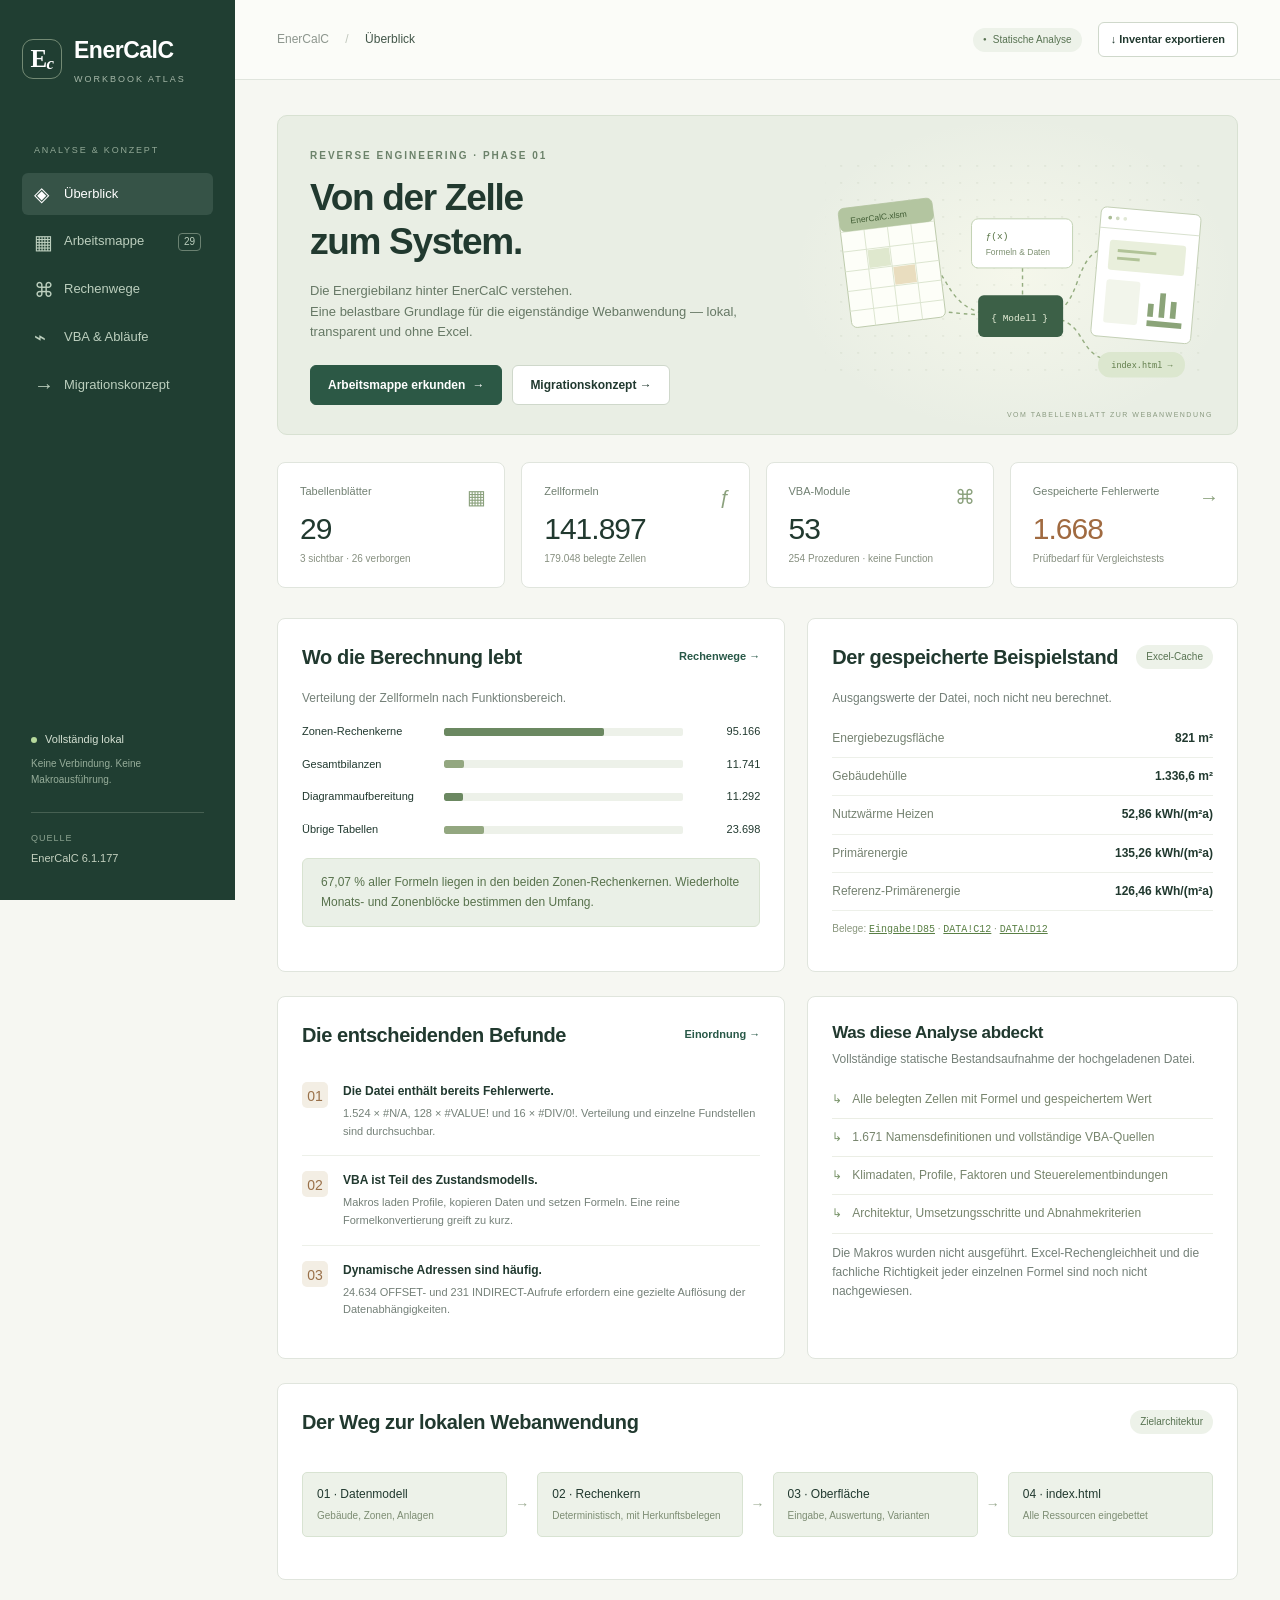
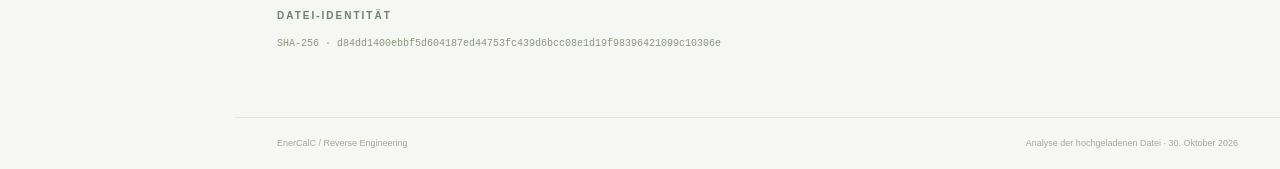
==== index.html @ 706cbd22 "Add EnerCalC workbook analysis and downloadable report package" ====
<!doctype html>
<html lang="de">
<head>
<meta charset="utf-8"><meta name="viewport" content="width=device-width,initial-scale=1">
<meta name="description" content="Lokale Bestandsaufnahme und Migrationskonzept für EnerCalC 6.1.177.">
<meta http-equiv="Content-Security-Policy" content="default-src 'none'; script-src 'unsafe-inline'; style-src 'unsafe-inline'; img-src data:; connect-src 'none'; base-uri 'none'; form-action 'none'">
<title>EnerCalC — Von der Zelle zum System</title>
<style>:root{--ink:#21392f;--muted:#748078;--green:#285847;--sage:#e9eee7;--line:#e0e5dd;--paper:#f6f7f2;--orange:#bd733f;--white:#fff;--mono:ui-monospace,SFMono-Regular,Consolas,monospace}*{box-sizing:border-box}body{margin:0;color:var(--ink);background:var(--paper);font:14px/1.6 -apple-system,BlinkMacSystemFont,"Segoe UI",sans-serif}button,input,select{font:inherit}button,a,input,select{touch-action:manipulation}a{color:var(--green)}button{cursor:pointer}button:disabled{cursor:default;opacity:.4}button:focus-visible,a:focus-visible,input:focus-visible,select:focus-visible,summary:focus-visible{outline:3px solid #bd733f;outline-offset:3px}h1,h2,h3,p{margin-top:0}h1{font-size:38px;line-height:1.2;font-weight:550;letter-spacing:-1.3px;margin-bottom:16px}h2{font-size:20px;line-height:1.4;font-weight:600;letter-spacing:-.4px}h3{font-size:15px;font-weight:600}p{color:var(--muted)}.skip{position:absolute;top:-60px;z-index:10;padding:10px;background:white}.skip:focus{top:0}.sidebar{width:235px;position:fixed;inset:0 auto 0 0;background:#203e32;color:#dae5da;padding:32px 22px;display:flex;flex-direction:column;z-index:5}.brand{display:flex;align-items:center;gap:12px;color:white;text-decoration:none;font-size:23px;font-weight:600;letter-spacing:-.5px}.brand small{display:block;font-size:9px;letter-spacing:2px;color:#a5b7a8;font-weight:500;margin-top:3px}.brand-icon{font-size:25px;display:flex;align-items:center;justify-content:center;width:40px;height:40px;border:1px solid #738a74;border-radius:11px;font-family:Georgia,serif}.brand-icon span{font-size:17px;font-style:italic;margin-top:9px}.nav-label{font-size:9px;letter-spacing:1.8px;color:#91a896;margin-top:57px;margin-bottom:15px;padding:0 12px}nav{display:flex;flex-direction:column;gap:5px}nav a{color:#bccfbe;text-decoration:none;padding:11px 12px;border-radius:6px;display:flex;align-items:center;gap:12px;font-size:13px}nav a>span{width:18px;font-size:20px;line-height:1}nav a.active,nav a:hover{background:#365347;color:#fff}nav b{margin-left:auto;border:1px solid #6a8171;border-radius:4px;padding:0 5px;font-size:10px;font-weight:400}.sidebar-bottom{margin-top:auto;padding:22px 9px 0;font-size:11px;color:#d4e0d2}.sidebar-bottom small{display:block;font-size:10px;line-height:1.6;color:#96ad9a;margin-top:7px}.online-dot{display:inline-block;width:6px;height:6px;background:#b6d99c;border-radius:50%;margin-right:5px}.side-version{margin-top:24px;padding-top:18px;border-top:1px solid #466052;font-size:9px;letter-spacing:1px;display:flex;flex-direction:column;color:#8ca391}.side-version strong{margin-top:5px;font-size:11px;letter-spacing:0;font-weight:400;color:#c3d0bf}.shell{margin-left:235px}.topbar{height:80px;border-bottom:1px solid var(--line);display:flex;justify-content:space-between;align-items:center;padding:0 42px;background:#fbfcf8}.breadcrumb{font-size:12px;color:#8d968e}.breadcrumb span{margin:0 13px;color:#c0c7bd}.breadcrumb strong{font-weight:500;color:#43574a}.header-actions{display:flex;align-items:center;gap:16px}.pill,.tag{font-size:10px;white-space:nowrap;padding:4px 10px;background:#edf2e9;color:#587352;border-radius:20px}.pill:before{content:'●';font-size:6px;margin-right:6px;vertical-align:2px}.button{display:inline-flex;align-items:center;justify-content:center;gap:7px;padding:10px 17px;border:1px solid #cfd8cb;border-radius:6px;background:white;color:var(--ink);text-decoration:none;font-size:12px;font-weight:550;line-height:1.5}.button:hover{border-color:#809b7b;background:#f7faf5}.button.primary{background:#2c5845;color:white;border-color:#2c5845}.button.primary:hover{background:#203e32}.button.small{padding:8px 12px;font-size:11px}main{max-width:1540px;margin:auto;padding:35px 42px 55px;min-height:calc(100vh - 135px)}.eyebrow{font-size:10px;font-weight:600;letter-spacing:2px;text-transform:uppercase;color:#6c826a;margin-bottom:12px}.page-intro{margin-bottom:28px}.page-intro p{max-width:750px;font-size:14px;margin:0}.section-top{display:flex;justify-content:space-between;align-items:center;margin-bottom:18px;gap:16px}.section-top h2{margin:0}.section-top small{color:var(--muted);font-size:11px}.hero{display:grid;grid-template-columns:1.15fr 1fr;background:#e9eee4;border:1px solid #d8e1d2;border-radius:10px;overflow:hidden;min-height:275px;margin-bottom:27px}.hero-copy{padding:32px 32px 29px}.hero p{font-size:13px;max-width:430px;color:#667865;margin-bottom:22px}.hero h1{font-size:37px;line-height:1.2}.hero-buttons{display:flex;gap:10px}.hero-art{position:relative;display:flex;align-items:center;justify-content:center;min-width:0;overflow:hidden;background:radial-gradient(ellipse,#f5f7eb 0,transparent 70%)}.hero-art svg{width:100%;max-width:450px;height:255px}.hero-art:after{position:absolute;bottom:14px;right:24px;content:'VOM TABELLENBLATT ZUR WEBANWENDUNG';font-size:7px;letter-spacing:1.5px;color:#8a9a80}.stats{display:grid;grid-template-columns:repeat(4,1fr);gap:16px;margin:0 0 30px}.stat{border:1px solid var(--line);border-radius:8px;background:white;padding:20px 22px;position:relative}.stat-label{font-size:11px;color:#718072}.stat strong{display:block;font-size:30px;font-weight:500;letter-spacing:-1px;line-height:1.5;margin-top:5px}.stat small{display:block;font-size:10px;color:#879080}.stat .stat-icon{position:absolute;right:18px;top:18px;font-size:20px;color:#8ba17d}.stat.warn strong{color:#a06a40}.grid-two{display:grid;grid-template-columns:1.18fr 1fr;gap:22px;margin-bottom:24px}.card{background:white;border:1px solid var(--line);border-radius:8px;padding:24px;min-width:0}.card>h2{margin-bottom:5px;font-size:17px}.card>p{font-size:12px}.notice{background:#f4eee5;color:#805e3b;border:1px solid #e8dbc9;padding:14px 18px;border-radius:6px;font-size:12px;margin:20px 0}.notice.green{background:#eaf0e7;color:#58724d;border-color:#d8e3d1}.notice p{color:inherit;margin:5px 0 0}.quiet{color:var(--muted);font-size:12px}.mono{font-family:var(--mono);font-size:11px}.bar-row{display:grid;grid-template-columns:130px 1fr 65px;gap:12px;align-items:center;margin:15px 0;font-size:11px}.bar-track{height:8px;background:#edf1e9;border-radius:2px;overflow:hidden}.bar-fill{height:100%;background:#6b8861;border-radius:2px}.bar-row strong{text-align:right;font-weight:500;font-variant-numeric:tabular-nums}.bar-row:nth-child(2n) .bar-fill{background:#93a780}.mini-link{font-size:11px;text-decoration:none;font-weight:600}.text-row{display:flex;justify-content:space-between;border-bottom:1px solid #edf0e9;padding:9px 0;font-size:12px;gap:15px}.text-row:last-child{border:0}.text-row span{color:#758271}.text-row strong{font-weight:550;font-variant-numeric:tabular-nums}.flow{display:flex;gap:8px;align-items:center;padding:18px 0;flex-wrap:wrap}.flow-node{background:#edf2e9;border:1px solid #d8e3d2;border-radius:5px;padding:12px 14px;flex:1;min-width:140px;font-size:12px}.flow-node small{display:block;color:#7d8d73;font-size:10px;margin-top:4px}.flow-arrow{color:#9aaa91}.findings{display:flex;flex-direction:column}.finding{display:grid;grid-template-columns:28px 1fr;gap:13px;padding:15px 0;border-bottom:1px solid #edf0e9}.finding:last-child{border:0}.finding>span{height:26px;width:26px;border-radius:5px;background:#f3eee4;text-align:center;padding-top:3px;color:#997049}.finding h3{margin:0 0 4px;font-size:12px}.finding p{margin:0;font-size:11px}.section-gap{margin-top:28px}.tabs{display:flex;border-bottom:1px solid var(--line);gap:24px;margin-bottom:24px;overflow:auto}.tabs button{border:0;border-bottom:2px solid transparent;background:none;padding:10px 0;font-size:12px;color:#85917e;white-space:nowrap}.tabs button.active{color:var(--ink);border-bottom-color:#487044;font-weight:600}.workspace{display:grid;grid-template-columns:215px minmax(0,1fr);gap:20px}.sheet-list{background:white;border:1px solid var(--line);border-radius:7px;max-height:680px;overflow:auto;padding:6px}.sheet-list button{display:flex;justify-content:space-between;gap:6px;border:0;background:none;color:#778471;width:100%;padding:9px 9px;border-radius:4px;font-size:11px;text-align:left;align-items:center}.sheet-list button.active{background:#e9efdf;color:#345b2c;font-weight:600}.sheet-list button:hover{background:#f1f4ed}.sheet-list small{font-size:9px;color:#a0aa98}.panel{min-width:0}.panel-head{display:flex;justify-content:space-between;align-items:center;gap:14px;margin-bottom:8px}.panel-head h2{margin:0;font-size:21px}.toolbar{display:flex;gap:10px;align-items:center;flex-wrap:wrap;margin:18px 0}.search{padding:10px 13px;border:1px solid #d8e0d2;border-radius:6px;background:white;min-width:160px;flex:1;color:#304b38;font-size:12px}.search::placeholder{color:#97a18f}select{border:1px solid #d8e0d2;background:white;color:#566a4e;border-radius:5px;padding:9px;font-size:11px;max-width:100%}.table-scroll{max-width:100%;overflow:auto;border:1px solid var(--line);border-radius:7px;background:white}table{width:100%;border-collapse:collapse;font-size:11px;text-align:left}th{font-weight:550;color:#7b8975;background:#f9faf6;font-size:9px;letter-spacing:.7px;text-transform:uppercase;padding:12px 14px;border-bottom:1px solid var(--line);white-space:nowrap}td{padding:10px 14px;border-bottom:1px solid #edf0e9;vertical-align:top}tbody tr:last-child td{border-bottom:0}tbody tr:hover{background:#f8faf4}td .cell-link{background:none;border:0;color:#446e38;text-align:left;padding:0;font-family:var(--mono);font-size:11px;cursor:pointer;text-decoration:underline;text-decoration-color:#a6b79a;text-underline-offset:3px}.value-text{max-width:320px;overflow:hidden;white-space:nowrap;text-overflow:ellipsis}.formula-text{font-family:var(--mono);color:#6c7b63;max-width:390px;overflow:hidden;white-space:nowrap;text-overflow:ellipsis}.error-tag{color:#a26e40;background:#faf0e4;font-size:10px;padding:2px 6px;border-radius:4px;white-space:nowrap}.pagination{display:flex;align-items:center;justify-content:space-between;gap:12px;margin-top:14px;font-size:11px;color:#839078}.pagination>div{display:flex;gap:8px}.empty{padding:35px;text-align:center;color:#8b967f}.cell-detail{margin:18px 0;background:#f0f4e9;border:1px solid #dce5d1;padding:20px;border-radius:7px}.cell-detail h3{display:flex;align-items:center;justify-content:space-between;margin-bottom:12px}.cell-detail pre{margin:12px 0;white-space:pre-wrap;overflow-wrap:anywhere;color:#3f6036;font:11px/1.8 var(--mono);padding:14px;background:#fff;border:1px solid #dce5d1;border-radius:5px}.cell-detail dl{display:grid;grid-template-columns:140px 1fr;font-size:11px;gap:6px;margin:0}.cell-detail dt{color:#859077}.cell-detail dd{margin:0;overflow-wrap:anywhere}.close{border:0;background:none;color:#879779;font-size:20px;padding:0 6px}.legend{display:flex;gap:15px;align-items:center;font-size:10px;color:#89937f;flex-wrap:wrap}.legend>span:before{content:'';display:inline-block;width:7px;height:7px;margin-right:6px;background:#698b5a;border-radius:2px}.legend>span:nth-child(2):before{background:#abbb9e}.code-block{max-height:610px;overflow:auto;background:#203e32;color:#d5dfce;padding:22px 25px;border-radius:7px;font:11px/1.8 var(--mono);white-space:pre;tab-size:4}.procedure-chips{display:flex;flex-wrap:wrap;gap:6px;margin:12px 0}.chip{padding:3px 8px;font:10px var(--mono);background:#edf2e7;border:1px solid #dde6d2;border-radius:3px;color:#66795b}.chip.button{cursor:pointer}.macro-meta{display:flex;gap:16px;font-size:10px;color:#849175;margin-bottom:15px}.phase{display:grid;grid-template-columns:46px minmax(0,1fr);gap:18px;margin-bottom:20px}.phase-num{width:42px;height:42px;border:1px solid #ccd9c3;border-radius:50%;display:flex;align-items:center;justify-content:center;font:16px Georgia,serif;color:#527145;background:#eef3e7}.phase .card{padding:23px 25px}.phase h3{font-size:16px;margin:0 0 8px}.phase p{font-size:12px}.phase ul{margin:10px 0;color:#75836c;font-size:12px;padding-left:18px}.phase .acceptance{font-size:11px;color:#4e6f40;margin-top:14px;border-top:1px solid #e4eadb;padding-top:12px}.check-list{list-style:none;padding:0;margin:10px 0}.check-list li{font-size:12px;padding:9px 0;border-bottom:1px solid #ebeee5;color:#77856d}.check-list li:before{content:'↳';color:#7c966d;margin-right:10px}.architecture{background:#eef2e8;padding:22px;border-radius:6px;margin:20px 0}.arch-row{display:flex;justify-content:center;gap:12px;margin:10px 0;flex-wrap:wrap}.arch-box{background:white;border:1px solid #d6e1cd;border-radius:5px;padding:14px 18px;text-align:center;font-size:12px;min-width:160px}.arch-box small{display:block;font-size:10px;color:#8b977e;margin-top:4px}.arch-arrow{text-align:center;color:#93a483}.formula-card{border-left:3px solid #a5ba95;padding:12px 18px;margin:20px 0;background:#f3f6ed}.formula-card pre{font:11px/1.8 var(--mono);white-space:pre-wrap;overflow-wrap:anywhere;margin:8px 0}.formula-card p{font-size:12px;margin:0}.formula-card .source{font-size:10px;color:#829473}.source-link{background:none;border:0;color:#597f44;text-decoration:underline;cursor:pointer;font:10px var(--mono);padding:0}.source-link:hover{color:#2b4b22}.dependency-grid{display:grid;grid-template-columns:repeat(3,1fr);gap:14px}.dependency-card{padding:18px;border:1px solid var(--line);border-radius:6px;background:white}.dependency-card h3{margin-bottom:8px;font-size:13px}.dependency-card p{font-size:11px;margin:0}.hash{font-family:var(--mono);font-size:10px;overflow-wrap:anywhere;color:#8b967e}.toast{position:fixed;bottom:25px;right:25px;background:#254734;color:white;border-radius:6px;padding:12px 20px;box-shadow:0 6px 30px #1d302222;font-size:12px;z-index:9;max-width:85vw}.loading{text-align:center;padding:120px 20px}.loading h1{font-size:24px}.loader{margin:0 auto 30px;width:32px;height:32px;border:2px solid #d7e1cf;border-top-color:#60804c;border-radius:50%;animation:rotate 1s linear infinite}@keyframes rotate{to{transform:rotate(360deg)}}footer{display:flex;justify-content:space-between;gap:12px;padding:18px 42px;font-size:9px;color:#a1aa98;border-top:1px solid var(--line)}details{border:1px solid var(--line);border-radius:5px;background:white;margin:14px 0;padding:14px 18px}summary{font-size:12px;cursor:pointer;color:#59724d}details p{font-size:12px;margin:10px 0 0}.export-area{display:flex;gap:10px;flex-wrap:wrap}.trend{height:90px;display:flex;align-items:flex-end;gap:7px;margin:20px 0 8px;border-bottom:1px solid #d9e3cf;padding:0 8px}.trend>span{background:#8da77a;flex:1;min-height:2px;border-radius:2px 2px 0 0}.trend-labels{display:flex;justify-content:space-around;font-size:9px;color:#91a084}.row-note{margin:10px 0;color:#8a977e;font-size:10px}@media(min-width:1500px){main{padding-top:45px}.hero{min-height:310px}.hero-copy{padding:40px}}@media(max-width:1150px){.sidebar{width:200px;padding:30px 16px}.shell{margin-left:200px}.topbar{padding:0 26px}main{padding:28px 26px 45px}.hero-copy{padding:25px}.hero h1{font-size:31px}.hero-art svg{height:230px}.stats{gap:12px}.stat{padding:18px 16px}.stat strong{font-size:26px}.grid-two{gap:16px}.workspace{grid-template-columns:180px minmax(0,1fr)}.bar-row{grid-template-columns:110px 1fr 55px;gap:8px}.dependency-grid{grid-template-columns:repeat(2,1fr)}}@media(max-width:850px){.sidebar{position:static;width:100%;padding:17px 22px;display:block}.brand{font-size:21px}.brand small{font-size:8px}.brand-icon{width:34px;height:34px}.nav-label,.sidebar-bottom{display:none}nav{flex-direction:row;overflow:auto;margin-top:15px;gap:6px}nav a{white-space:nowrap;font-size:11px;padding:8px}nav a>span{font-size:16px;width:14px}nav b{display:none}.shell{margin-left:0}.topbar{height:62px}.hero{grid-template-columns:1.2fr 1fr}.hero h1{font-size:30px}.grid-two{grid-template-columns:1fr}.stats{gap:10px}.stat{padding:15px 12px}.stat strong{font-size:25px}.stat .stat-icon{display:none}.stat small{font-size:9px}.workspace{grid-template-columns:170px minmax(0,1fr)}.card{padding:20px}.hero-art svg{min-width:250px}.header-actions .pill{display:none}h1{font-size:31px}}@media(max-width:580px){.hero{display:block}.hero-art{display:none}.hero-copy{padding:24px}.stats{grid-template-columns:repeat(2,1fr);gap:10px}.stat strong{font-size:28px}main{padding:24px 18px 38px}.topbar{padding:0 18px}.breadcrumb{font-size:11px}.breadcrumb span{margin:0 8px}.button.small{font-size:10px;padding:8px}.header-actions{gap:5px}.workspace{grid-template-columns:1fr}.sheet-list{display:flex;max-height:none;overflow:auto;padding:5px}.sheet-list button{white-space:nowrap;width:auto;flex-shrink:0;font-size:10px;gap:8px}.sheet-list small{display:none}.tabs{gap:20px}.toolbar{gap:7px}.search{min-width:100%;width:100%}.toolbar select{flex:1}.panel-head{align-items:flex-start}.panel-head h2{font-size:20px}.panel-head .tag{font-size:9px}.dependency-grid{grid-template-columns:1fr}.flow-node{min-width:100%}.flow-arrow{transform:rotate(90deg);margin:auto}.phase{grid-template-columns:30px 1fr;gap:10px}.phase-num{height:30px;width:30px;font-size:13px}.phase .card{padding:18px}.cell-detail dl{grid-template-columns:110px 1fr}footer{padding:15px 18px;flex-direction:column}.pagination{flex-wrap:wrap}.hero-buttons{flex-wrap:wrap}.hero h1{font-size:32px}.code-block{padding:16px}.section-top{align-items:flex-start}.section-top small{font-size:10px}.bar-row{grid-template-columns:110px 1fr 60px}.value-text{max-width:160px}.formula-text{max-width:220px}}@media print{.sidebar,.topbar,footer,.toolbar,.pagination,.sheet-list,.tabs,.export-area{display:none}.shell{margin:0}main{padding:0}.hero,.card,.stat,.phase{break-inside:avoid}.hero{background:#f0f3eb}.hero-art{display:none}.hero-buttons{display:none}.stats{grid-template-columns:repeat(4,1fr)}.grid-two{grid-template-columns:1fr 1fr}.workspace{display:block}.table-scroll{overflow:visible}pre.code-block{max-height:none;overflow:visible;white-space:pre-wrap;color:black;background:#fafafa}.skip{display:none}}
</style>
</head>
<body>
<a class="skip" href="#content">Zum Inhalt</a>
<aside class="sidebar">
 <a href="#overview" class="brand"><span class="brand-icon">E<span>c</span></span><span>EnerCalC<small>WORKBOOK ATLAS</small></span></a>
 <div class="nav-label">ANALYSE & KONZEPT</div>
 <nav aria-label="Hauptnavigation">
  <a href="#overview" data-view="overview"><span>◈</span> Überblick</a>
  <a href="#workbook" data-view="workbook"><span>▦</span> Arbeitsmappe <b>29</b></a>
  <a href="#logic" data-view="logic"><span>⌘</span> Rechenwege</a>
  <a href="#vba" data-view="vba"><span>⌁</span> VBA & Abläufe</a>
  <a href="#migration" data-view="migration"><span>→</span> Migrationskonzept</a>
 </nav>
 <div class="sidebar-bottom"><span class="online-dot"></span> Vollständig lokal<small>Keine Verbindung. Keine Makroausführung.</small><div class="side-version">QUELLE <strong>EnerCalC 6.1.177</strong></div></div>
</aside>
<div class="shell">
 <header class="topbar"><div class="breadcrumb">EnerCalC <span>/</span> <strong id="crumb">Überblick</strong></div><div class="header-actions"><span class="pill">Statische Analyse</span><button class="button small" id="export">↓ Inventar exportieren</button></div></header>
 <main id="content" tabindex="-1"><div id="loading" class="loading"><div class="loader"></div><h1>Arbeitsmappe wird erschlossen.</h1><p>Der eingebettete Datenbestand wird lokal entpackt.</p></div></main>
 <footer><span>EnerCalC / Reverse Engineering</span><span>Analyse der hochgeladenen Datei · 30. Oktober 2026</span></footer>
</div>
<div id="toast" role="status" class="toast" hidden></div>
<script id="payload" type="application/octet-stream">H4sIAAAAAAACA+y9WXPjOLIw+ld43BPjqmmVWly0OabnhizLLne5bI/lKvfUEgxKgiy2KVKHpMpVnjtv52eciHnpH3Dje5infvr8x24mSErcN0FeuunoVpEgkEgkErkACeCfO7eGeTMyjJudvX/uTFWN6Mqc7OztDHRi9hWtX/[base64]/6rtLEzDJmMbv0wBAIGyxLzG14+foV2Kpk4UG9qBaH/+V22N+dlROtIiz/tw5hsBpLt+lHm+1XgIlIe2Ytp+pFVLHWlkhbEk+hAWRD/CYjNI41R0m4no2ubSj+3OOd/c+zvfBAzO+TY8telTF566O6lNGUDVyoikNUboJLamFWwOL3TD7Wn529Np5W5Qn5f4vUPgScDjsNPYO+004KnPNzp7B/CDqe323jEdDae8IO2d8WLXydHGHG36zLfgmW/B84AXmwBPbNJ0KHrItztO/i7md8s28dnJ02kCzI7zzGM67zw3RSjblOhzC2G2EH5fkLp7Z0LTxRLrbWD6a3HvWHTqb2H9rWh3/HPHhMFLOwP67pj2nf1tgQmaaiGfuQTnIeWQ6BaQe6rd/wr01RXdJqomHyqWpUzIOquws6cvNe1f/q4+IpYyt0eqpuh3Kf3d6vr7uykF+rsltPwdLvKdVAbm274O3/nu4Pj9D43/gmKpfZ/Kr/5GyBdkSkwSbE2M/OgI/gYJ/gY1oVeDDZJyj0gm7dE/DPZf7dPmUJS9dsyCbWh1/WOwHZAoKB7XLWgLJSVgZARKe+dSuvDo6YDGhJhLYN8U5Hnej73YDQjwZoD+UkSACOWwP+zwe5cdkcqJ5t4llROH7Q6k0RHawrRGeusOlRvbMFMb1kxUTGJAl2ZwVf5m7YMk+okKon1egicUQ/vC3k9CelMuB2+SWyG1/LzV9LdCEILyXWTFW829I6GVjvMVsaFe+JbWA2IjYBt0gsopYBwIYIaloi+0CqgnocnvDeCHiv6WBM8tqhKAYvAsUFUhgJoZCJT1oI/OBJrWbUBalzKhIHbgWeyk0+F0ad9lDjA/FZoB8dDlhQAVxFa6gOALMKOwdyCk6rN2a29/v91KU2hfZLeBlmNThRRYzQcNSLu/T0mbCO3TzrzOXdZrBv199WknXSUOFf2GfMs7NAKmT4CqDTbjIn0MK6N6BN84ddds+JCWAtJWEqWA/m5LEcz5Fhqla+RFNAd8Ou/0hx7ara101uhJe30cD70LqbPXu5TQ1Oq9w+crqZPGMj91uJ94Hv6X4P8295PQgP9F+L8F/3e5n0QB/m/C/5BPgnwS5JMgXxPyNSFfE/I1IV8L8rUgXwvytSFfG/K1IV8H8nUgXwfydSBfF/J1IV8X621gxQ2sudFGNBr4I+JPC38gOy8I+NPEHywhYgkRS4hYQsISEpaQsISEJZpYooklmliihSVaWKKFJdpYoo0l2liijSU6WKKDJTpYoosluliiSwmCFGkgSRpIkwaUEHgBf5r4AyUESjBKMSSZgDQTkGgCUk1AsglIN0HKMDU10O3pAwgd1BTp3G35TS+RD/Biu9kMWC5itxHDjQHZBAZ3rAEGcL573zt5N8BnIZ01L8W9K7QL3vLN7t4p/KSxI1j3Ir93jr9ppBraZEnNIHk4TJVh/SxIPQ3IoQMmXwjAkleAU6GCP9IVAMtmN1XUDg1dB/dhPAOBa30DN2JOssBKFCz1whLBqjqiTOSr+1/NOfnvJdE0ygMpgCUwY84lPlWUK0vrVplp8i+KrBM1AyB4nl3AFH7TQJ4sp/YX5EZ0okxjbpJromUR9wREQGqXgQs9RW615JP736Y2qjKHuhko80IbUAY5kgb8w1IDpAHYAkaJvTTloaFptyRDVSJwiQKX0oC/J+ZI1SfIt3cAure8/zfRsb5M4AIFnsoWK2Iomcg2wE44x18OnjsIG37TYL8mKjUZlsh6I5MAS2cOkUanQwGnkptyHLCINiIzqCMb8QZFvJFu4WD3gbOag9kAZJOi2UxFcx8Gx3gGbEAypE2D7+zBb3pPnY1WEwpyb2QZ5oIKwmtTmWSCT9UgZwvlhshH5FYFwSP/1JNPMwdypwHiFn5SW080shzPKHOBATRVZmaWwGl3YKzBTyrDDt71X18OTnsXl1nAGggstdP3ByfHAO3d6dEwGx74peftdmqPXyjLOQxV8tUVi+kQWyIMKPhJg3h+cf8/w8Hph7eDk4PBRboIbLeFdOT0yYhMQG1TR0X2dVAGnjziybcyKEk7Bkk5vBy8G1zAU4Z6aYMygB/usIkDFH7wqYlPTXjC7oMffMK0DqZ1Ma2b2qVHJ73h5T/OB6dZSlNEnSmCLGs28QnAS8jV8ANPbZxWaXc46CMB+0goMNsnQ+fLo7zEbTahAvhJJe7J4PRg2H/97vJDBkmldNoQY05sUyXyAahCGJTXYOOhXrlZLhZEk00yyYKPFJL4UpW8cSqZjTLqaLSxF9qZCmASAJ/R3S3HPoTubmF3g1UPT2iMgNtxCKY9PjXxCbV9utC4UsG902RUy8pyqcuXyjWxNBU6OxWHn8R0Q94vL1fTvylNEsHRPhfTHe1DlyVzyl/wX6D14GgdgiOydy6ki6azi+PB6eVx9kj/[base64]/y9wDZzk9sJ0pjC1Mtmx5eojtXNZ2Jtu2Mif4AJOZrGdgtzxdvLWJ7q1Nzm9vPWELix/bWqbZzrLSttbA2K7Ubc3xPOhd9jKidJuBcK9WcNlUkIIhpJ30qBYM/ygb8+qPTMTwRlzQHvBNHp6abE01P4HeQOV2hkceiLBtBUL6BDEYeyWI0bgfvlxQ8M6+AExxJlCm2Ac6HNIAoH0BDMkz+IHnM4wh/[base64]/B7ffDs+uiKwg/0riB096AiEXtc3IMfILfYbsNTh9/c7+uDl/K2g+0BqfEWfrBCoCr8YIUCshg2DztDTI+Sy+tw9zFeqS8gN4siHYKpBszx6cHg5xfqWJ6olkymU9ms1fiXWTXwHI2O7/NdykA4SpCEGZMdPdekeXP/K+h3Yt6RJQ58UJwmcYw0O6tiAZuGrCpKWF0q911+W8j3/wuuC25vwEpnWsHasLta2D8iNFPiU92OAW0OMXGeKC98JB4yuoiMLvFC/tZ43o2MrgMIlgKVNrFS5HexjZXy+St16ypAQJRdLRQlYhfrSpWVR2jvK1BYU0AXQLYs4B0EDiQUpQYCl9KBvwFngmA4dzZkoYGQcYRKAkJupUMGL5uyMUU/C2kUOS2UMRKPoJvpoM9MFY1KV7jngC/we0fwg5V0McAaR6Yk7h3BD1bX3juCH+6A7zYhX7eZMVqn97/N3KrRwJf3wV+YOGZ+Fh7I2u0sXxJ3riD4K8Wc3yqWRbKah6NeaGDHd3BYNnFYiumTt9TXId7gfHP1JqsKHB+o94UODpImDpJ0h2IfzDbQb8Z0Cl52nhpwVKAIFVAViSg9JTF1aJxACpHP38uGjx+yakEqUXnZwTGCQlMSM10ZIi++yDRHqoFODVaw/ygWKeZqM7ANLrg9QpCCG8dY7dvDjVt7A7qsdQj+4BHtPDAj9gbwlGmGU1LrGa0SkmNa+VZHDBjhUeeM7wTdMzY7EhH5I1OZqjdZ6IMN50c/tAW0G4jI7ebfS5S4GSrSQQeSsDegUxWnOG1Bn17D0zF9+js8DenTCTy9pU8/wdMbZycgPB1Jwk5uWggZDlXXHyvfDLBoUwpuTRKlB9lbitg7YitrK68f9VYA9W4rsPOl2RYLbGpbrTs3pIyevBIae/8QUAB/gKfePn28kvb+gYLmgwQpdAtAH54GzhNmGwiN1A0ALXHvpCVu3xj6qSWwNX4ivXiV0YNCO1k+djrBmIJ03mMyx3PQSlV0B/e/zufQHH2imBOf0taIanv7kzIo4pj+6VTpdvxUEYN7bsROK7TfOBprEZjbwe0veTXHzy7nvnfjKZCDe/gwFPbe0fkcYe8C/30vANtTrt8DlkbxBabVT3R1pncAaQeU2feheF9KY/UDQcT9X9wJ2G0n6bPjK0eNrm4YSzuHp3Yg4LY0iXudvm60Ar20CFX+uUB3cRcbY9fyKH39908//Uls7P3pzZ+ozZcGJpWP//T6T3xrD3/bGWAaudo31ZbqJBfNcGdgk3sNvf06b2873dHIgn3WbGQ0WWxjk5uNDBTphkXcRrT3UzqK730TO/LF/W/jmxtwFzKndw4E3PLY4d5ADW9yEsEkYyMHfY/5xt5xEYe28JzAgdDCfZ7cMSB/nI68I+nc1ZDcKuk1NOF1ehNKzaJEthG6vmSqeSEkiuF2O2AlNjvd3MppbSZmRbW94/m9K55Pk5/v0klVbErhpJMDlu5sVc2m8Pn7LPL6fSMpQF5whgLmG13PYG6GX0kiqDu0s67aYMZlbYanBs0gY+Gq6+cZvhvkmaDmztqLvcGW2c+revvGUrexMr7ThfqwKZML7G/vQws5ebrUx27pf+4cH+KCWxv3wFIBhOGeXdxefXZ4OBxc4jbyFi60DN+9RcAt3Gx9PDx993Z/cEE3KGKzjw8HFxdnF855O9C3/bPTfg9nqC8HAL3dgvJve5f917SqJr78jMMIl+ren5ydvXl3jpZLGyD1Tg9wTz56JgjPMYDeHp/SLbhQ8rWXHZx9kWJ1fnF28K5/iXVjd1ycXdFHHh/fITS+gdAuLwb40sbDXQY/n6O7I6DRMkSXtkUbf3wxQDgCurgng0N8xMb1z4ZorfK0NiQXj7Q9P0bXFoBd9A6Oe6dDdDQR//eDi97RAN8o0faHl8eX75AMPO62Pzl1T4C47OGTiAgfH71G7NHL7p+dvHuLHxoAeNUwLNiHtlweHw4dz4ci4j4fD/dPeqdvMDAXPiCl0EQc/v0CSqIHd3J8OhheOothl4Of8QkyHh5TQkOdB4Oji8Fg6Lz0KF74BH3cc59OLwcX/cH5pXPewPDk7HzgPB4PHYC8R2zsGNxP3x+cnOzsQY6D3j+gvtrOPwa9C/pwMjilzP72+MD59+z08jV9urw4fkuN2SHkRVbxgB6cXZ3SN0AE/oXRMcYBNBnEbIsFSrnrek2ccPHFFHeg3LVmjBTtFEbFaqDQUWqMg6ldPAfKmCw1EjhyCkQCxhC06mMY0Ti4dfzeoaN1TCZLk2b/jPhpmvtoGUtzTI8OsW1THS1twr3fl7Ey7kfu0wrkp51PeiDHvmI5ORr/bDQaQqMjNF7Bg/vT956cP6n1rwiAo1VbhwtljLAOUSKGcvVNotjKSEv6fm6SCRmDIiCT4wnkuQRhFMoy+LowLJLw8RKsdw3E5wEx1S80UywWS8s25uqdi4gDByg8U6xDV1a5At0fVqASi/TMEXhj1lxZLEiwW3CiI9AvO1fu4WbyPgFxSfoaoI3aIJh8bqq6HU0eKl8Cmc8WoAZ8XY2j9afBm0t5eD447r8eXOBK2UydkJ1sJoi0JJsb+O4fjBugW75ASW64HHFxHfmir+hjonE9i9s3DI0o+stPOgd/X74AjLfW9b7x9cWn9Rlzt6o54UaE6BNi1z/tcH/m+jPzBS++DDzJDoxPO69hnOrcUCXc8czkzk3jF3Jjc9fEUkESmfb/82mnxn0Z/YNYp0aNW1fz6i3RMHzs046LzfHUQYjm5S5nRHfS8a+3WGjqmOr1+oFqAaW+9TQAbq3p5GW9nKmWR4U6suaa4HHQ/r5U7fWXwVfVRjo6KQN9AliFsTs1QsjtQnM0LsLkhVByu8if7NWO/1KUUnuajs3Ensa/K9Wecb0xRlIN8cjA+jmYwkNiLxfrPPhXPyFT+9AAI8uk4+rPMGJwh4w6MtXasQ0PY0z5c4eyxsf+BR2tn+uX5KvN7fpZBL953e0eXOhkC1V4gUFThWrMA7VPMMgtN9hPYGSCh6ZpNqfM9ziadgDE9jEHdAQSMW+XYE+/2P/2XtE4fOxZ7459PVPjkjrrQJ1zoI6dF3gA5I/1xdIODVPLAFwJp+P2AxxuC+IMOO6WmGCIZw9cPGvHHbn7qg2gJvDkjl8w6G8VzfaPT3cUIEJ//RsUn4ItP4NacDCE+TeLQKgiXrhwdwWp3mjXhQYYdpxG7Dvwlbmh2xqw5ZdzTllaYG9ANUuAq+rcx8Dnz9z9b+DH2ya6di5Mnq/zAsAEMxp6MQyPSjgVdx2BnANq0zMcuS+Gzq2oC7VMoNw+yGSbo2zTh7YCmcczUyUg8eoULoU0UwGQ0w/w4f4/tnrtMuNuGFPkQ5dpoT6Pz3DEvXCG5kpO7C9VzVb1A2OMcys29MsC2gjq8AUvvKwDU4Hrw/ENl4hudQ2x3pCQlF1uev+byYFggs7V7n/FXUzckaYSPKHtWueIqSnLUUCKHRomNwDr0W3zsU67yzld1JcNf2iO+rnjiEETfv75Z5Ty7yxiHuOgm4IePdO1b3s/BqWcr/BARx12trTBJgG/LyIQI1l7S9s4VDVnMIfynq5Gv0uH7/AP8lEiIFvvE4UaEcDQHFBzSkzd5l4IfL3RRS5puWSkkhxNkwC03tJ6RVlvoOojXPgeGV+BGS2C46fudD9WcrrEMFrwRlXyylt04u6WMKbU+f2vpvuJQuqfCf4qPvBuo0CZGBPCHZHR/a/LCSHOiZw17kfq6gJLzkFBYV0W2vnAo6qJ2lZZTm80NI/cDv0gBIj0QQy+SsHXZvC1FXxtB187wddu8JVvhN750HsIMT6EGR9CjQ/hxoeQ40PY8SH0+BB+Qgg/[base64]/EjcR/[base64]/[base64]/bGFyZ9q7qf86OhuYXR0q/4o3R9bCMvgq7iM8iud/BZWOvmqP0qPjy30B1/1R/nxsYWVZ6FaeS4/PrbgfPCV91G6P7ZgXlXWVfHe+CBPTGMxMW51esCVXh8pvl7h8Szd4JLngZtdVvQFnm+iyzODzIhMVP2OaFhfNAc0TcXq4zJdDeQRUeUehve6B3f1jfnIsPC8U3mumDcqcc5+d5N9O/kJfXPvD1ln9e+zy4FMNn+FiRReFMmgyWpXB916QJvhRMurc24fWzOecdB4ztuJT8YzXb3hboFpdO6W7k/AaHZOhXZyS9NaQM/q13jHBuGuTYNAjRzu2sa6AzH/GFMNdrPQxMopSk76V4zwFmgytzsCBGwK6P7fhJvSS23dbBj4DXl/4ETuL5wbnP9V9Cfy/[base64]/bmI2bq0gbm4/[base64]/KnkvDT2oUwS+716VGIfzELLVSDD8xU7EUxC9DfE8L4pclwKcR/Fy+PH+fCd8ziJOxHfBS7iHuQUtB1gOXi5ie1Z1KyyLYCdmkbIZJubLZA5Z6ePZ3ZaCvj3ygU6O3i1c3S0KPo61xt0TXIYW7JrcKpNmc6k17Ynycg+XIUDVi0gOCMUKu4xzJsz69BWnoHCRCj48oOLuWUM9f/[base64]/7SjSamDN2a0i1GwfCfaADG1y6QojG60pmjlqYO32ehGRNuu84InJVLJRuXaek6bF+rNtIze3Fe7mSThM1c4c0t9R78MqTlRUD77iiLBnNer4OupHOVL58tZMOPr6Lvgfw+9ngZfr/[base64]/FO71zhHsEEU8LKtrf3x8cdgeNV/3OQf+VtC80XvVaB/yrfp8XDqR2T+AF4V//bLU7+512q/mq2T4cvJI67f6r3kFv/1WnwR+2xL7Q6x40n0ToURyAUrFHbhb/4ky4fz0dhqfUYrJzVu6P63xOAh5CK4+hy5E+sRumYrjEg72GhRfXobPqO+V45aJ5HFy/NBXdQlq8+LjeOPoyodooG6581zOdo4fNcxfEWgJPrY/ipCtcLiP6UoBd10P5i2LKCxeurZjXZO1l96FYvU8vkIjNHyAfNvkYHOiv3PdcM3Bcrb/E3zgptHMM/xxTAKuzXgi1GJRe1ri0ry+R0/wdmwxeCgBYwW0Gk1/Wkd55oYSRbMYjWT9XLBtGFxkD23D0Ze/Hrxp9oIfJWjXubEFMyi/[base64]/KhfvZh/XK11Nn/hTTwuc+3Gm43zPGM8SC87/SJ3IviLcXWMok9Xxgu8WeIrK+tVz86krrNBrkt9dnMgnUCYwAeRPzJjo8aGXNssj8p2OdNg+eNWTOvuvpH6Df7XfEQavms2W2B00273OQedf/xSE1qDT7x28OpTa7VcS3zl8td9rw8+gd9jneVFsHfC/+1meYC8G1ylW17gcGppm3L7+BqMA6H/D9SYTYAJg/E87M9te7P3ww+3tbf3a0JQvdW35A55Lhscc/UAvZlrdc1QnX8mnHW63xp2S2ytVnxi33t0q8fNEPn7yEFvN1BwZlwY3JTPNizbDC4e+4KU0Z7rssElt9X5s+adzPH57kYH96pIv966buv3VXl0k5M4cnRL7jjLdX/7i3J2j3ADl/vIXZBs61xPACHLSArsXBDpvTF7gG04T153ZYoDO7a72aPmwh4JekeOhnVjCnRPGGaNgvX8LAFtNH9H7aVYs4N5RE7jXazd04FBC3pWI23U6zb2XyLugh1tC7plC9Gv1mt5QhBEiLlUtfYl5a5wg1PkG3mMjejX75Nv6TjOnz/ecZOfeN+4FvWPPZRh6j9LCvP9tivfk3Bi6vrpgCmTXeHZNpve/zVZXTP2Xc3sR5aoX8PvyJd701jdVGySzFn/ZW9bEpifxVqdADbEHP3oXfdE5UudSOi9NdkNOPnsLkV4oysnZEYaarPL1bmyci/zsBxxijZrDGvUVr66Y9NWrOv3P486k3tylgoLbtWxFnyjmZK6Q+39D11HmVvF6ruV8wh3SnnAunwL0ncutsGdPzTqnjO6WU4UetJdALG8UOpeLWfCOt4gNQXrp1w7iOKSVxeJ4gB/[base64]/VO9bYWvybq3e39r+YczQd9acqBhH2ikSWMbCcvfg6mvMEr3N1jMt0Mzj3juNi0tNzbr61rE6wP53M41W+oAJPTy/UAW6clMl4fHU3dj03tx6Ye5CHCEfw7IW5ZvBw9nCXbclr3Eg5+ercY97Z38eaMOxgMucHp4KLfO+lzbwYXp0Pu8P5/L7g3J73h8Pjw+MPx4OLd6REHJZygh1AvopDzG7LDsQlNobLYuRPNZWOqe7Na4l4Ipfjug1rp7Rjy+7+mEtGvtD8qUiMX+P2S4NtSLvD9kuD5RicX/IMC8CP9cq6YwDo2Xie5nKgko4sjFyYin6TXuVp8WyMOysPinBU697K+3RtjQQNoqF7BgXmjELwwEm82BI2vONqQcB8IuHTeTXc5mHFNT892BC/PudgMzFNo+fqjkwpFI8eTem6Z5RGOmJ/X5dyh54/bCQK2gsuEF8atLzzA1c+uWlhno4PZ09+7YOlFFhoxPoDrQVf4CtG7Lt1rLlPOW41rENoXbvBrj5os1ssw+XapTFaIOY87mtK5dfLlKoT2UNg7p/HIQW/ezY8kWufdd2t8iGkJX3veUCbL0xZ+75zP2Zb547TFpxDzNEjcOxdzNujr4zQIL6JUiHcRZZ42SXvnUs42jZXHadQlmIwWHhBi//fSsFWw1vI0zHEhLv9+Ir8liv4ZRQj1LfbOY77kan9fe6D2+9re++F9/sb23sv0DsloYwNfcjW2d/yAne1v8REZKWQ5Idfm/X/u/03yt967UtUtmESK5Gy56KLYD0CX2GEw/7//55DgbbPw0LvLT5dDufchiRihb7kogHs/HkMMYLNLNf/sPJUC4c/5iLB4FCKgWWRx33tzWslc6mHnN4WLmDWOYeeUQxc8MLEXmPba9U00UUuT63Gr2G5uOfdM3RGZKOaUMrD/Nu+dlanrm9HKY6yGzGo0qtfuLxrQicZzjOFM/d4kwzmPzbyeZ421lcvYyak2cpJ9/Ekvb/aWN3nd/lrTPwQwh5n7qCaui78z/ZGFe9SsjVeglw+LfMSWLWLHxlP/8GFa4MwRqs4cIHcCUDlfYzjcPuKNWHfi8K03nBw5CCzv4expZ+oK8jm8uv9W5dG6ss95ZL/5QB0be51BPCq0uV8Us+55vzHSNEDgnjkiqm3NVG1KlyAm3DkxLcBPD9A7g3IOyFxEsx50NKQpRVSfQcVYVCmuOyZD9a0FIt76frec3v/[base64]/Dp6K/yrhEW3aM/DYYW88orPd+/65RpWgqRVMWeapntu4E/cH0SsAZet6q41m5PjT+zhfUWPk9D+r3bE0gVtqoUANG1UJQNVlXLQQ9qYUgRyC6eomxx+PA/oM4O5VmqTRLtQ5UrQP9vpwhhuohstMktGmrgFMUKrmRaxSjJ2pY/gT+eWvoig3dsMC7I4n5Tj/yXKkH8Zge21uiVMAtsMqK3rK1ikZ1+QdJ5INjB+AA/k6GvwLOZ6b78jeOF5zz273SfLBC59/v3c+vvM+B096PTGWq3lBGXPH6Ga3cKU1Daen7p51/rNOfiur9PURfsA99eS7unF/pvquU7h9Z6e7q97+OZwDSUTpr9fkEF7e2o809dy9On3PpejuP08dEiXt6ezvOX6UoK0X5+1OUlZastOST05KPrOuyjlU5UBXQbPN56FQVvi1GDmLzcsp4+BBUiIjLr6HfLSik0nNW1nl+lntAvkDewPcTck1v8bLGM1OdouqRleVU7mAmY7HAjfGylxtR1WXt/j+QOQBGvv8fvB9M9x+fkn1GyQoJZPHz5Qio6ZxRltVA7ywJVN63N9ZKaeEBQauXdRZj9Et/Bg1zjgfCTL7XaLZVhvUnGBl9Y4nDAz/i0T7X/nPIxpjbsQbAcvmq9Q0d2GBpLHGouGLrX+tzAb/j1hk47Oc6LXWgWDOaf/eVxPPN3X/5zxL8jsPPZBLKf2DYThFOCufvaTiaHX6cYFmLU4AZJ4ZtBcqvQARqdOrjpvQkOKh29I2zbw1/aa8YItsJVo6lDdsOYmtABxMXWSzT9ZXB/PjZl/8Enob2N42g1FgXkwQs9h13avjyDkGc2EFy8KIH/juOfgZkHCrUaSfBh8P730wc3tdkRABZYE6P8YATyI1nMwAPcgNlPAty2rEePjRvbTqtJfyqbIgFobQfWt33zQqeIenjvB/9L4H9svi34kHIF6wtdAxJyMwL4OGIUT82L1ZwX9a9Y86CsFwTF7PVe1+J9eKrRqX/y/pb5RfDPDLVCZVlkX27a2xUe+a72GTfMCfe6Ar/oRVtICkujvZfCHhcr/fzMqHAlXeJylfttaLieYYkIeeK42hm3xgOZEeBjggHUw+MwRei+zsP75QIdYR3OttX6lSstRCMzNslnk3H/ZUqLl83o2n9t7VA5EZEoWqeOCcT+s9ai5OfMcL/CcvOwIGPgas5KqlaSdU/vFTtQ6Zrw/z2kr0k5cVGjfN+KkkaI0mTzOTnKk6rkbqNkepwSe7xeWjocbnqQ/UOm9F5fuMl3WN84oPF+fUz0tpH9WZhnsloKMDgMYMlndWHESTjYcTQMMBi/jOhtsOzy/mI6IquR1jWL9u9uQuPOSlnUDzoqf1hvqGfv9a4uxqnRz/uOlus0OiifKQhCMs2TLQTuTHiyRlTXL3gCCA3mYABRTOiAeU/GGmNwI+JZK/Tdq9qPtbHJj341+LsGXEqA6J88RDa/XmXrpJwmmEsvOpwQaLhPt/5noP/IOd+dZYujDVqUdHl3U/pYkBHpeHwRDRzIjd9TbZwdrm3yg3Q0gGtUAgFQceztnNOm3N+Gg0gwWIWt1o202OyR6/offHzy/WtnQLfyF3Iu8GT78SUiYHyhZg3+sI58xxGwt2SwwHxwYl/uf+VMnRi5Y6uGhJTJRZYga42esG/rP/szNvSUfvjbugE193/+lPP/hMdcy2QOLqz/vOn0cSXVrROIX+dUiOmUiexaK1i/lrbUkytTmLRWqX8tfKNTky1bmouBvnHK+r5c2Ckcg3O8f+5LFaOm8S5VMc3J8qIaFb9FOWp6cKiN294WjEDmZ9XyNiGe2EJ4YZjRXMavjpnPi9qa0/orfJVnS/nCIscWz2A77/NoAggVV8B8onBUohA+WYD/orD+MUw3+kqXa4tBUDVVwCEZvHyva+qdanaGvHuev20EzpaEhXI/P/+n7h+zwv6hEwRdKtRgA1r4EbSc2ATsHTP4/NiwhHLm6vZDy8AVeVlTiZNRf+1YgVnM8uyWXBK1HHQg654lwcv3P15CfBmynJhX6u2c51AKZZIrVDg2zXO+6EV4kKLU2EewvmrP9cMu2cSZa3P2o2cJVy2COvM4Nsumit61NxFy+Uumhx8O57SfGLMdbqeJRQDOmwYxVzGFK3OsVpzr/15t2kEl/[base64]/gELosVP6PI7vLrH7fviNPbFvX28XN4fqEHhOX0SXZ3vB8K4XLTkuaJjfi9WaBsr8Wvxtoo2mDrLCNBLxoi7Jje4MRUMfLrbFPtrc/L0xb1+fvJ4QTAfEbTsIeSde/sgRDGV5Xx2/[base64]/CCBerWJqnm31hWn4RXf3esd8N0MEiYRUrl9DPERMXycq1yTsLkwbmtc0kcn3vplaKcVK6g/cNK2UKZhi1tB24G8XdSFraEubBt1cWuoi9tGXdoa6tK2UW9uDfXmtlFvbQ311rZRb28N9bYPdVcnol+PRrC3TqHg+gT8+zqs/rjkKHU/fr2rOPPOQS/+21aVwXaQ3bIa2BrS21QAW0N6m6J/a0hvU+hvDeltivutIb1NQb81pLcp4j9lS+g433OFd9zHx5XRJdF9bCldHu1HldPl0X5USV0e7UeV1eXRflRpXR7tR5XX5dHersSOPSUghHvcvNkK97iPjyu0S6L72EK7PNqPKrTLo/2oQrs82o8qtMuj/ahCuzzajyq0y6O9daHtm0iZKOOZt7hQYklAEPd6B4JYeFXlAKp9vIXEkTFZL+SWaXUbW90uvpa0/4BtHnxVbe+IOycaZc8f9D6wOIwFvyGqTri3WKGJeL56T0wL4zGuyf1/plPd3ZzhBxaMeY+NFcLonSoepoqHqeJhqniYbRAkbmWcroH/QiYkvAiAC98m0fVS8RIdjJforOIluF1cdbil+yFy0+lxVr5LhchgfFBbWrf2zLLzNZbVespTpEq3gTEzjTVVMPimLFnKTmJu/XStovE0GE3Vaq2JgoE5ZYlSdpJg+0RhGHsnoiQRn1PsHaO4uyYKleYzi7tjFW/Ho+zgn0u8HatguzYKh/ZzCrZj5RBL6BpKfzSHuIOt7vzRHWLfuQVOu/3HE3z1ziTA3fyhrf9fcce+9823Q/94yn11dr3/9W/h8wBocmTjEZTAfU8vnGI1ZwrM2c7WV9yjLgFmdMuyf/sR3Tv/Nb5hyBJMm3U5U61yjXI6qXSj8u6hkveVawX3uQY3UzU7rfBmKqQNDzm8LY5yI/gmBN7EwJsUeGsG3lqBt3bgrRN46/rf+EbgjY/d2uU1Dlqvefu8orlOlyb8DzlwKkLGPew5s8lz1Q7UkbfcjebslDflwwGO1dhynr4YEXU9OXFjmCa5sWmi7geavGONL7BlbdUa3xmTOt3HHBkn/BMZKIfO5FvZgeLM9PmY2muW02xn4zaP5EgsIsQVEVKLiHFFxNQiUlwRKbVIM65IM7VIK65IK7VIO65IO7VIJ65IJ7VIN65IN60I34gpwjdSi8T1Ph/[base64]/[base64]/nj18xueuFHdkmujJNHOS9WlOBDzDs1ie+Xksz/xMlmd+LsszP5vlmZ/P8szPaHnm57SEdGnZ81qe3Zktz/bclmd7dsuzPb/l2Z7h8mzPcXm2Z7k8y/NcEhyR53GuyzM+2+UZn+/yjM94ecbnvDzjs16e8Xkvz/fMl9yC/Sme/[base64]/[base64]/NvUgNvVw53MNzRKN0i6z3nBLoLBlLM0x9lfPtk11tLQJ935fPoVsYPl8SujFTztOnFlWZ3lxZNFxckQMQMRUyYSGqr0n5lSZmUT/DLV+7Mk3QTifud1Dd1xD79wqMy0Z7q27sCW/k42FcoMA+Vy5bTq+FEDCzlsIRW/evFQ65c2MgTB586LwdTVi3iJ5sl8BlbFfrPFMsW3aCcgQQxtQU0Dv7nCBv13vQ427AY4AeXVAbEXVNOhBG/[base64]/k6nGDXVR0iF1uJE5lbpJJKJBUUSY2k7F7wujcEneyfdhoCDs3FAvgM+sVIFjcJMo1KrAcRaNfEAEN0/HjybOWlJRu8IaGX0xsoLftcT9AlSU7ZVymnpM70fJrkXsxSWm8MyEoRnMqHsqLSEcxl/O0e6yAcX2EcXW95/2+iz5X7f4/I3fI6ibpDmyyp3yLvA1YT6EkY3U77XZbwE2HXl4lzv9c4n96scbR/INcNZKxxxkwnGZoT2m/erTu0URfiGubPnAEwpEGEBFL5cz9B6hwBB0ELZJxdd+dnaL1Xw/fC3jvghZoQqPs9SgPFAly5F4Phe8zSrHU47oPzLNS662cssIbT9j1LvmcBn0V8bgAgeJac5xY3XOUR8Vn08g/[base64]/mQ4lVvZQF7d6HM5mmwzofHjk5uZMKCrJyrUlNwu6L6zIEpCunIvbq6/xUc/RpHcHsdtZtsx+WjewXqdWdvnbdZwAKRwYFNrKn6jQ1ad+pbmI7D5aDnmhvNzA589yqt/97Jh/sOt8XYi3HAMjrw4Co/uN2rfe4DzhtoSqKJN6ITC7dAJP/IoJ6DHTOtuK8sb4lqkT3OyVLjQBkA8R0YNc75N1Eu3/82Des0ly0091NQMoc+1riLk8sXr16+Juod/PMGhbaT9n1y2vdOWqKbcnEkYz6fkZlC0Isj7mSFDBZDlFMg06pLgKblUmDrcrORacV6oE+WU3uCvTUjaqLOHA4deKsx+GnnWL6UQewtY1lt94X3+SX12GpcT/6Jb/zf/08GBrn/9/oVs9A3qRn4SF+9j5frD5du4nEQ3HEA3HEQ3HEA3PEa3LEP3KGhqYSBioqVODXOhDS69ojmERVCnrzJJLm30romfbJyiRQCW7lwGbSRCxdC27hwobVNnFl05U55QAJGb427Q+7dWalpd0YINfIUmgMdMgO/ybVQg2UwybJNhQ4pSxnN6pF547QpFM/93tb8wHanqFInDRr1LutJg23MJT2h2YA9TuTmnG+e+RX1gHvmCFjNWieBw4sIOAnoYjegWIYNVM0oVDMK1YwC6xkFrppTqOYUns+cwkPPKvDVrMKznVVo1KVnM6fgnygImjHM5xSiswTrCh9pTqHebj6vOQV+O3MKN7HhatWUQjWl8IBTCnHBJNudU/CW/HOt5G/BKU9yoPkmUweaj8c824HuNqMeNOAWcKF58Ck3caH9zrDb+Q/lQnuu7O/MhV43q4QLnb9wjAudv3CiC50NIp8L7fnIW3Chw27xQ3rQleNcOc7PbzH+wZfkMzzeAs5zsotQxnkWm8ydZ/5pOM88x8x55pvMnOcG9wiuc+VAM3Gg84Iu5kCni4bKgX5mDjTI1E5RB7pQGc+BLlTIc6BBlrVKOtDr+rL/ijraYQf5wRzt/afmaDNeqS7vaGeuVG/qZvu851WHP5Cb7bm+vzM3e92sEm52/sIxbnb+woludjaI/G6241NXnvaGnnblY1c+9jNZnGboX+fxG/P711nrrmX86/bT8K9FZv61ILDzr+sN4cH96z+KZ81tz7PeytL0d9XS9O/Ks+abxT3rAmXWnnWBQmvPWiztWKdU91SC3b2zup6avyw+EX85JrJbbPw+HOZ3P/I1vvH/Xv8Inmvj9+QyhxpW1GkuWDzsNhcsHu845wSSz3V+u70g7xi/+XflOYcc0WqNuvKf/7D+c73BcH26yd5/FsSn4T+32fnPHZb+s1j5z9vxn1vbW5lubWNlmq83K//59+Q/C2Jx/7lAmbX/XKDQ2n+Wyq9Mp9RXxIF+CA/64Kl50NIT8aDbUQ9aCjnQ9e6z3BtdOdCVA72FXdLVJunKj6786N+xH525kPm4m6TTvc6H2yTNLs5bbLL0o5tb86Mf8Ni1J+lHb28dOifoyo/+Q/vRJdzoMl60+JD7o9Oqe2o+9GG1Ch3vQ8fsjm79PnzotUf8e3Kg/a0q6j0XKRt2nYuUjfeb80ConOaHXnx+Xy0+V07zH9lpFurNp+w0Z62NP5jT3G6y85q7LL1mfmtOc7U5unKdPdd55dJW/nN1xNjTO7WcrQ+ddXH1Bxk8bBkM2xH6cUQPXlndarTCV1Y7NHAvXIScQ+VGJ99kk0whA94H3dOnQE3aXHDalRVk+IQ29p1qqb6PManQdkg9MI3FxLjVZXpCOHEveNwH3v8ffeJdjv36/jdQiPIBNZ2JDyv3w3s8bV2fgiaL+4rK1JJ74D+o1xS/CzJFxXp3TUCLTIh8DE2RRz7PxZfXuQ6T3BnQMwDbhDK6So9vW+c5MpUp+sBEXt9G7v/eA2scW7zUJ/IQJzEgPYDQcGbcykJMCh9JE2NSormkmBQexchipo5j86+/RvFoxqSkQWumQmvFpPAynmEf+yG5mlZGNUISUCEVqJAKVEwCKqYCFVOAztQJjJtVMr6TpG8WJMI3/AfHImVjebRUtQlwfeDe9N4pct67IfyigJKvhm/8w+1qAByvyj2yHmUD3R4uiGlSzEoOuYiY8CBm38oeFlHefewBSeRNCl4Z5o3lCWD3G8rgIYzisauuPir851VCYLYxiKUDc/dM5wamaZjcBbGWgNMpeJExlQ0V/YZ8o3XNlAXBJIsmyTwmglV1PbPxzluh4XlZ6vpO1QODe6fbqkbTRH6tyxPq6M+g8WejX6AN1gvefYdGmSqx+oaGbQN5/0J9WT80zLli109AotevPCQCUME7rK8hXygghSF1JoNG+jOnvuR+4D4eKje2YcrC5zViiKjKfe814MQwFv7jtZLaJjFrm9iA2jdo4MRrYEabVhzySd/lfiKcDryNBtAtciOY8RywPGg8dKA5EPLAoZw65/Y1xQanzK8Msby+NLmJSsCk0sgXvLxZ5wIKk0PkcEzbHGgFmlWn631Q1lcGNCcoHDoewFlpNOu8UBcaeLwLsnGSCvYGCb1rdDWvlszfK0smABBp+E4Hq8CGjuDw5thb+Lj340IZuhCPp9xH0KXy2FjqtvnNmTO4BEXptzV5SD0Y1DgB/j15t+6Dj77K5IOBDGMVBBCImwvjtv6aij0ocYh2THIhoXChk3cJNV2ay5QyQokyYo4yAf6NkD8wQgLf5X0Q+ViJhPneg1kFfR9t+mbgkcBB8CyRB+hiGnTnaVCiKzP6vxTTiGXYszCnJbL0drmGcbcK2+VJMRE8ivDjqU/4eZaPLymo+7ME4HmK+HPE62nItohxfuLlcZLm5IUEWvnNHM/0GBvzkSEPPRWXk+rJkK6YQTplBumMGaTXOUAl2jtJdaTryI8DMCBUMB9scPnW91+lj/GkqtK48eNbxbwhpvzFZ5hbwRu3GkX4FoDE8+3W6eDrkC0Rgn+QEZgiVYsNwFKATlkBOmMF6HU2pMTBF8+z2ZNHHgujqdqnWMyWdInMzeyzWWkVKd5tNiAhCijkP4fwj88UP+yGxYdcIp7ud1r91Ll1T54EkcgamcHCh1C9AnngFYVHSfG24hdfv45noJHniRq/jICI56WUnt96h/BlaZrYIXl6k12HbKa5UvsjOHnLVCM9LLW3wrS5Z7LjCUff1tN+azkMUu6D4HYsFWrBRaePR2g/y6pbWz43LK6gULagWLZgo2xBqUzBL0S3y1VJS/KlS+YmLO3mUPogkxh5HNv8/Z1dTixZrlGynFSiXEpf5yjIly2Yl6Sr8ezr57C7HJAD8RIncz2shKRppUiaVX3Xwfpy83crF38XqiaGuC0mxE1dSCxBWD5NhMfUlZuofD6hkbeKGILyTAiavvJagqLtZIpmGlGO9XdtGsuFvNAU3bbSZuFWqCQu2YWoHdvW3D3aztWj+euINmZj+iShvTmbhNbfS/BFJ2WkWQ50jLfKNizDpS6vrooWodFX+WuiuGd3fXYrYpRVRiOSS6S1IUZadFiyAb8JI3SzGSG3VUeB5e6ZvBbECkUGxBI30k6NLFqJIPN4EDSaYhYbBFhQkG9ub4oXEx3BVrTg+Xt5QmxF1YrX2CtZ8s3Vm5IlR4pt4zJ7yeJTQiaqXrCw0905uTmr45MER3q/p5VK6/bkcum9nlZfr1zBjD5PLpiny5NLZ/d4nAnXYCloNpLKYrak4eWpqiuaDPa/ef3NC9fKyd0B2+aIWMrcHqlgwtwFDJwhmMJzBfswy/CjCOceKwVQzzDLCqMeN9BFdt0ubaRf+Kxel2AgFhN+kjw2YSjYlqwbtjwGkaHiJo1JfinI5+/ZRPSSBmoh7OJGLM+y6+JiN8vMQzazu9FXVf6Jr2aRnsiqIW7Cpbkdam7kqPBCEWrmn0bkhXLUzD19xQvsqNnciIKZyqRZWKw03YGbn9wFFESzqBhJxSaua0SWXcNKbLSyu6mU2GgVoXwZsdHaDjU3ExtSEWoWEBtSOWrmFxsSO2q2NqJgphprOYudeWnnNK8Z/zEevrPNIifpHPitFDnhbbEoBLCbClAsDFAQYr8lEaDocHSQbmdQoRRUoZFBinJQxVL0EArRo5OTHoWgCnxOehSDGiMAEgRM2gCMEy1NlqIltAWqjIRpZUuYFAkQK54LKLuC4iVOtGxEPiZWA9/[base64]/6LlyFUT8mI6CYZz3BjsOzr976hLed66mxbuKxQuqyZP0QyXFAqGJrxXCJAGMVGVIvSv/dF6We1lPq0VgfZr5CxXyV63IUQ9osB7CfEWcyAZWtPrKC89oxbOsutPrMLmwV2lORToDkn5Z9XXCizMMYqxu8PE+PHLMjqQaKsnlxw0DbCXLYR7PHo4Q/bWNjfxvI24+UYxhPAjKecWKxqpDaYzWztNiaJtrHIsY25VZZTOgErMP6QwhKTUZlzUW4lY7KqBZKspWZbBSzCDwWmpopXGMPcm89UZZ/6Srfg3YD1Pfi6MEw7eOyr0JDCx74eKSbkl90TDcfG4hueb+ok/[base64]/DkiPTGU5nkWQEWKRsRyz+ka5iRQQYws4rTo/jU3e98RmXOU+ueKvYniZ8gVdrIRPUdTWLkLog35HRvKc2DNj4uO56Dch5VuYAy8Hb0IpveXUJqq29DXflZ/+Pl3Ol5pKTDtXnvAAOT2JSwqPmInyTcODVJ1k3+nBeU7rDakW77jeqAZ58ZLbXVrEvbGiB7rqC6GH54QP+xv6ztF1DoPtQ/FzdWyDegpvlQ/opNxVHKgKWDjzOSeJBWpx2a54LUKnW6Catfos0Z52gYoiOjl3fS6/C0W6SC9VRZH+WdkNxenWyqxn12N0evUKOPTc+ngI1SYRRAQXk/[base64]/2nzDQWq66T3XEBDhHKcohQoF2hqdDt9VRwarWYI9MqPLLcqdpiHVS4lsDM7/[base64]//t/w3eNyBoh7iWZq/s73Yy0WJ7lOF/zVjdnOojHETrpqoFAr63bHgci+XaFAJAAzTw4TiII9PFNHVsYPrb53XBV42KhqWMFO7U+HJuE6O8WE3jVrxOijnqnuYrGRK37ujAORF/RxkuNPkP5rxoY0QZmH4fAuH2fB8RbRV8qWqi8wzG4kkWv4bbN6+9tjqg6oKVoNgYDrVnAyZslXu2AeL2cqRZG0o4M46ZOO1Sx15fbzAm9PEmND7miIUhOh0XDo+hHZNt1Ugha8Ja2SLCYR7IDdc7NFfCLTefdeQYYx/piae8bX0E07Kvg1HITxfK4j9LoGkPz90BWBALIVuU/7Uw1xZqBwolGku2CfbG076IniKzueaEX0WbfKxJbNvetJLGlvRvGSxQ9hTblvM4ztrwzeUDvVyoJIRyovSEI2bvzpCQs54rb0q05UfTrpXJdtif1D4P9V/u0IaVRKHhLaywMsPXKllRGdfBBNii9vqK3BICihUOD3NuNlGeYp20dCPKEcV0ov08Y5C5z0LvsFSpAr770j5XcJQMiI3epN7ijplCJkGgp1LJCBcISqFTBcrT0S5v8/OSTMbkLRSRL7pIReZK7pCtFsvJnyIPz98UqRRGC28UKl7q6Klzkzf2vYHMVr4lO7xcudqJaRQcDFvMClEoXFAqXvKB2dPFiZcYQFrwlSnEmWamK3MXyF4mm7Ip8vcHj9eydArLo49Ax6028KPhzeZm2hgNm8OdSuuij5YGIbm/4XIIgPuM/vN0iuq/irXUNhj0HGI2UCbdwNXrAkqcFv6JPhE5DeM9EwJvwn9QRMeyjmv48w5AYFrysL1ZdxReoce8sYh7rNt5POybgGH/b+zFK4Qi0ga5Ab5wtbXCk/R5tjkLouB6qmuMSBUvF2wC5mxrS6LnLJerZUhDYETsMtRDR4wvnIb7faMhNgYj+z12y0KXncfo/f/6171CozFos5y6Wr4grIaJeQX5vINkL+KrRb++J+c3ZBpYuUDIriLoAeWpI8QPyFE9wBkICPc0LyFNLoiuQVE/UB0jKmdf4L2L052lSvOWfhGWK9Z5UJMVsTyoSsddDGddPscZMcSMmb6ckWi9JAEqYLclt5Rt1nra1FTesY52xPBwQ59vkLRfj4OQtGvZy8paLc3Vy1xnj7+QtG+f05C0b7/[base64]/PL85+Gry5lIfng+P+68EFro/eGPM5QFs666NejpPewQC/7ivjm+UCHoYLJBMxodI7BAhJrgViQR1T5BovS3C51F2EHUaWYgNqEvUTsCfG9sEn94r5g+Dt7esP77HTdPAUZoGv68XdZNSgieb9r3cwGnw1x6QC/PhWU7vTV6nPQgpSIHNhOL4TkVF2v4v949ze4Vb9x3232Z8z+iNs4XnoKSuSdE3RJXjcuRG7Zzo3ME2QEkfGpcER05SNhSej3CyLqTLhblVzwl2ThXn/29SucRMVyKSYKrpkHCggDnifO1+ONHXMTYllXxONXNurVdGFQ77zqXLgDrPQCmIwg7NMvmrSuQISavfPWO6T2xHEP1B3+7MDEwpwKA9e+EDVOP5lQKDcLefcibKc3hLzhrsl45lFND0ISDUDyMT/UUAgXIBzcRUexwN3TskUgOk/j8L5tUFg61TW+Ne1qUet02dFe/FVOyBjda5oQ7JQTAWsYLefp7rDlf6iR8QeKl9IzzpEMQnfXxzrqq0qGr4jF+/9CNYeVOlY/DUOB5rjQOOXS5BqOChUaMCLv9Ttr/bLGkf/XU0drTrRqf6vf3NUU6gDz4Br3Byoc8DHXyxtVEjf8aEV7vBg5Xa9lIWXAj1kLqd+8OvprQNcsnY6iLtdgmQCpp0a2jXVD9wSKcn9Ffjrzy42yDZ/A8613EqwYTXuy+jsDU5f1Dg/dZJ6zR0zK7EYOk8kOrH2SfdG0p6PRN5QuyDWEjBDjRKiTaSOSD0hYsAwPMDu424MHZrO6dBGm/tigFS373/VJ+q1v+nAnkAw/b84Sh+KzAv4fUkJ0jeBb0AfxJHE8fKdUanqE+O23lcWbhjGOneNA4lvQeqeU8FH9/WzT6euyBQwbHzazR/E0JORP5GLhiCbvRu78csCE3HYXHtBDsh1C0CH50COnYBZ5BR+uWLft+rETatxCyoZEPeaK4oSPtc9ClD1vwgETu+mS3+qm7lcEp1mZSHNnQHmV31evFAl5R9CyjsJjkkhT12JHJXYKCxX8jqXEAbqhqEmCGIa/[base64]/vODoRWhRCFPnVEUg94Ku5b3RNXoY+l7IlQ+3oYY3hNXPIHye6paIdiIAoCraAjMspjnZcO0mtt4uC+EkIUWsAj86GjrNBxkaGkdxkziEKQY3/kXlCELshCU8Yk8m8U0TWKHny0lFCAvaw5RPe9cb43/qWPlLtAiYesmfsr10wnKGq9AGmySgT64sDg3um2qnGDs8MX/MvIAmVozDlCJ7qMqUCHUKp4UulYB4Gyevu08/EjtIh7xcVUwe1DYdTM6WW/54Top8+fHbBJ1Qkx1Y0zqnNgfh9bNpriiWMYd8RULg0zPgv00rF1ChahqY5fKC+dDtqlcgTH4gdlpnGv/sZR8ePYd/DmOtb03/vfYiOygoILdLWCW/JcCfojlUzKjY22BNR3gtYiMcfGhGr6WpEKonKsoDiKCSeN46L+wUgDAiVnHMRe8phNix8yqfELmNZIjT6mLOe3VP9koBxHlrV0L0agH32yP71WzxZeMZ3fJk4jnl9owBAA22EFIt5ajs1RD0+xxf1RYzpjVBTu/LDrVqxb6qW7pfb43VLP7Jbak+6WtO/xYzqpBKKk5Io2ugT/hQPJZnJvDNxii/MGaMb5Jgo5cEip1TH3nIUYOCGr0HWxqetEtxtw54alIgvBowoCnCxRgFwTR4TY3BJaQiPvNTAPY5gIFcjdeG2Gc7tfPI8MvTE3ESDfErQ9acW0Eq9ep5GY/AGFG+i4+99GxKSh/tR6jdYZYze06OjYp8wUWG2m6VS/g5/Bi67Jd+TtmscpKDfT2PmUOlyg5j4Muxd0Xh4himDn/O1HTmh0KYzox7/CR77jsP8d6u8+quwVQi+5P8cU+p7j2y8LYiDwKRiIjeIYdIpiIIopGEhCcQy6RTGQmikYNKXCGAiNohg02ykYtFrFMeCLYtBK48R2cU4UhGQM7oJjhtqnkIYykT6PkyVj7Kger0YnGJW4PmOYE52uZrhWZw8FmbfY4ckZx+ick5mJkipBToUuGNh/Wb9QQKq9GEMTP+3sQQ3fc+OX8eI5SZrHy/foMp7nKcR/GSd+cQz72M8nhuFbCO1rRmzsA5D0Y9+Yjwx55liOxJl1++xo94iYo/[base64]/BQcubX3Q5euFP7Kwjxi5ixC5gPtIxSfvUkut6x+8WYc15bKcq41KHh9DQSwsm5CC515OZyvwt9pl+qOGCMW1D/+Phe0Za45tFo7PHNPXqaD3KowzSIcGQ/QnKcxf7J2dnBP7jBz+dnF5fcxdm7y+PTAbdRnAVWxaHdgjsooKMch81CdoAGc432OtJxdUZAgBmQ75G7qMx3xpQn9H0fePrFH70XNtiGUNpUJqqh3EA/R/qb2/[base64]/FWnDQA0fv22Jz3F1ApenJAzpjOqk1AdNmCpZvEZz4OKSC4FhaSvtHh/Lp0eHmVHMBbcKF7+UjAi6RYVmolzdFKQhtM7xcXmaLXgxQNtSb3f9nxpaCHsTnI2NK8h1DpmPLcezZjSGvMWa0qHzbnTgz9s4E/lS7/xXjSd3Fghp3qFiWMinq1oaYU2FlZyksDCyFlWWlsDCpFFa2lMLCiFIYWU+KZzbtHhJ9fdxfaeHGzE5nYqAzs8yZmOTMbHEmRjgr65uF2c1KF7pKcPdK0XHy/Jro3FIfkRlR7+xNULxSZMJqHm0NazOyOXDYcPgaFguc2PD5GhYLnAx2ZNqc4UcMmH20GQ4HCgMnUdnMfnrPwGh6T0p61iVc2RtNnSuM/FgKi4F7PaIb3m6JSRghtgbIADttObUnuPgMEthmhGAAJgMcbxWCFw6ZSwzk1RkhGQSawaJFRo0bdvWmKCvGoeqHFTk3oRhS+6XYMB6p/UQOLIjUSVnui8frJI3xinaic8uVef9bUaZL6MgAvOhSMBsx6ISpXWuKJVsbDxQ/sI2GsQ/QLUusbllhpbPESmeFlcESK4MVVjOWWM2YCl6HVRn4AD5QG4oRh08ZuAA+UCxQYuEB+ECxQMlgRiSDDY0Y+LxrSCGEylvlR/I72VRmc6IzYvUAuE38BR8oNhwfAMcIMzaMHwDHCDODKckMZhRjMgz80NitDB7J58NjRsPAg7QZ1RAKG+b3IG2ODxuW9yBtjo/BijwGC+owYW8XEEvOfge+H4txd6VsKgcOmOBxsDEem8/[base64]/[base64]/Xl0cMQj6vDjaNAz1AjrEmM+JyQQbF1bG+LjE+4vwHJ6hoetEf0WPr/UzAxvDZ2kR+VbFU4SYWkBrsBvSvre0pve/zdiPsATA6b0SasoHPGvYOcDYu9YiryeE58LzwaTVLQD0mxA9RLNIJztHgnr6xLv2jbZefclGSQWBboDuGtsPcq8EjnEoriExQmzGDLHZ5oj5OtgZdR/ksWForPo3BiYjKlr20rxjRkk/NFbdfEjYdfQhYdrVzrCbqPM5zmgyHctBoGxFD55iPCbyhODl5mgiMpZCCfBZNkLDg6Rl+9uCsQiNwGUpExzgFr0Sia1kiIHMEvGevE80mV7QruFOIrbIJ0Bn2QD0h+Q7tmgHYDJHdmxsCeMAYJZo65QHqefJFu0o4CjaaKGpeK5/2lHm7oEkPV1TrvF65PFMV282317L6oyomzmDWYWbCStsJiywIdMpK3wAFIvZZQMsZJNKeFb+1Roig/mrGaFXw8u2qejWlIETGA+WAaagahbsJ9pCUBngef5eNkwVxjtLNINA2WA5xiONmTBmFCSjSaA1vpMZq02rAIkB/QAKsA1TVvSD3CxK/+rq8ttC/sAzmK1yITGi2IRo6hdmQsYHkelc85v7XzW88sO8I8trFnN+IYAbzoi50O7/F6+WojegMMJvBZENgq9VbQqeGYBU2eHoB7ohmq+Jekd0ht0cAsgGvfv/3WfVzWGIbBC8INdEY7KWEAK4IXpnVF86t+KAbtocvRDADdFDucoCKwcO26NTrvbJRDGnjDTICtimqzAA6W55zQwrB9bGSPVMmxFKDqSYIy1XV0fFHmq5vWX48E1bbFyDANCNyE/P5XEu6tqU/j5QRW2dTzsTxVbofRdZF3/luAPDgxVFMR14DNucX9DLZZzbIws2aWgrpk3b5F5RI8OAwRUuPZ+o90GItiQGZHGiRzHsmeOZasMTK/xWAFlgN3CMloWm6LmMjVwYBoCmKwF6Pfb6bvnlPPg5cDX2R/cGI5lm/Ix3CV6aS5Jwm2gAqndRbRhEsFj8VbOxgPDKnXDpjEtukzorCJ9NDxxQUjLgD6D9nB1jONBSOQIkhEcQDDPAG3nP3786IaqFYRzciKgcUa/R1uYGcZqm4C7/97IHWh4gWAb7/cMgNzyH4L28r+BNuizcFR8wJzx6V+TrDaqXOxu59oMeczpGYW44/QDwZgIbvGbC5rh8AX3JBhuExAAfZWkxwgfv+nyyTP/8sYLixFLm9kgFBXtHxfXRCph8q5o3MGSsayicS26HgcUf6xgDvTjeeOEdcIiLsn+EWyDYb4mZz0jygcmSHB5cFrjeEnW01DT5hhWSK4D03OtGs94QNxHF6/Wda2LYoEDnikaDZdRi8yApyzxRwK4eASUSi/xuNqHpmjcl8+FFLsquCkSxPLxw8bECNoTFXeGaOvLDF881sdDSuP9tYvgmUNa4/xIMhFsFwWF6K2Kj/rK6PJn7opiy4VwpHQnidXMKkZxXCTnFSM6zhJxSJOdpQs5mJOfrs+heqYcKBPRiuryYJBct7EvWYWPJVUSbnmsVHan5SzBj7FL7m6s39IrO4uGYZRabb29YrTXf3rBY/L69kenM+DfZueOYHXZBuEwnG0OT5jJ0IfOZeATKdrEAIcr7GKFt2UaxmIPcGPvgu6J2Ndlj4S2o4AYP3nMny6+cgb7bAVna1njGTe9/M+k9yG/uf5tpjrGxHg51kM/ki0o06u85iyrucgqnzrkLMiUA/+6ajO5/XU4IvaDXxMgVYtO7ljc/kxsaYZgTncmKQQhgOdPDa7NnfyBMLw2IN8ltg/gBJWLrhxwzZzc0NMVUaMRQkgwrMZFrIVQ3Xo/RNK4fJIPVYQccw2iENUBm2Cl36nxpM8XPAckMQ1Ufg6XIMighAndD4e+7pHu1DObj+VxjzQchaUXMB7Kw4A+j2FtScSu/MTSN3NiGyQLJCNCN0VxBCixUssA1HjJDhE+Jes0cVxdo1ODuK5rGnS7tO3RSvD0swwR7kWa+IuiT03WUcMa+ZlgEGv1Jx0np4XLk3VafWAFeW7/rzqyGcyWJ/A2vqC+qFV2scB4QeupURkLLfK7uCRSNdpAHq7imjsVJYIiTwAgnkSFOIiOcJIY4SYxwajLEqblZvGEUQwtXWFixvAtsc7o5gASWWAmssBJZYiWywkpiiZXECqsmS6yY8z7RJ8ykvQNrc7pROAJDnARGOIkMcRIZ4SQxxOn/Z+9duiO3sXTRvxLOo3PSviedHQTJeGidPmeFpAhlWrKUlpRSt8peXFQEpKAVwVCRjJStvj27v+GOeq2e5OTOelQjj1p/7AJkPPgANokNyF3lStcqSUmC3/6ADWDjsbHhGOLkGuRkvMZfsGmCqRqfYemXWopDDHIihjjZBjnZhjg5Bjk5hji5BjkZr/[base64]/A0THM0X0BjsZb0PHyF1MNJ4XSL0MOQ8wxImYY2eYY2WYYOeYYOWYYueYYGa/nU/7AVE1fgemXWgZETLIipljZJlnZplg5Jlk5pli5JlmZr/vndGqs6qdYBsqN4xCDnIghTrZBTrYhTo5BTo4hTq5BTsZrfERng5tHU3V+jaZfciskYpQXMcbLNsrLNsbLMcrLMcbLNcrLeCs485fzgM0djI3wc4D6ZbgFI6bZEZPsbNPsbJPsHNPsHJPsXNPsjLeR0cUNnZlqHysw/RLMgIhJVsQUK9skK9sUK8ckK8cUK9ckK+N1/2pk9dx+31Tt38Dpl94aiphlRswxs80ys80xc8wyc8wxc80ye4H2YK4pmGkF5hqAmbpvrtqbqfHmKruZem6uir9E7R4NjsxV8BTMRJlxIGKSFTHFyjbJyjbFyjHJyjHFyjXJynjdT8OQHJuq/Gs0/[base64]/[base64]/thYvz822u+PjfX7Y6P9/thYvz822u+PX6bffz+dm3ONWIGZsJlzc84RKzBTrGyTrGxTrByTrBxTrFyTrF7AAsz9X8wZgBTMRL/[base64]/4Y+0ihhz8y1gBykiVLcwhHzDIlZhrZ5hrZZho55ho5Zhq55hm71nmZE/PZrY7cIXBu5O+Da2I0B10buCbg2djvAtZE7Aa6N3QRwbST+/7WxqP/[base64]/QOT/f6BqX7/wGS/f2Cq3z8w2e8fvFC/v2ey398z1e/vmez390z1+3sm+/09U/3+nsl+f89Uv79nst/fe7Ez8EeXww+GD8JnkMZOUadwxDxDYpahbZ6hbZahY56hY5aha56h+Si7/FzaITUXZ3eDZyBC6xqLGOZGDHKzDXOzDXJzDHNzDHJzDXMz3jL2vbPjC1PNYgWmX34ZEDHJiphiZZtkZZti5Zhk5Zhi5ZpkZf6EgMm6PzJV90cm6/7IVN0fmaz7I1N1f2Sy7o9M1f2Rybo/epm6P/AujE2iMyz9cktxiEFOxBAn2yAn2xAnxyAnxxAn1yCnF+jtBweDDwb7+xWcif4igyJmmRFzzGyzzGxzzByzzBxzzFyzzIy3h5OPF9cfTw7PL/7Z2FpSAVK/JPNwxDxDYpahbZ6hbZahY56hY5aha57hC9iRQ5OzhkNTs4ZDk7OGQ1OzhkOTs4ZDU7OGQ5OzhkNTs4ZDk7OGw5eYNZyceatHxkxGDtFAX7JFI8b5EaP8bOP8bKP8HOP8HKP8XOP8alrL6yuaJDSa+AkNW/EDDcZTGoVvWhxV+SBbDivN2qGXPfE4WsO2VcKo5q4Eql78MEvyEiyJaZb2S7C0TbN0XoKlY5ql+xIsXdMsOy/BsoPrHC7o/IFGfrKM2PNlOGkNgzBOIn86y3qlAshBMGff+rML6l2xzPMfAf/xyz+9aT3xP+IHVjSHjNIVxGUN0frHltVC/Pf6PPGjhKOwzDw9f57OaNQKwiAJ/FkQBzQq845SWVstpN+zTuzt2eKxucAnGsxo62k5b/nLeEbjspQAn6NMyjort8+/Ra1rLi1shf54yvTCtXYTxOuiewwf6Xga01mLRreL2V1SZPKky+Q6z2TKajuNZvQuoS0asEpBW7nKFD9/ZiXTsr7tlJW8rgqCoidZ0X8L6OR1VgA861E8ngZ00np6DNhfrCQm7P8VCiFU5Q4WrY9hEsxWRdNtvb6hQavTeqygMOXeTp//UqlD/L+rKa8Bm+r7v1qWXU2U/XdOZ3SctPb9ePuBLO3qvzSttctaE2P446sD1sxr1MRS7bNUQZxsKkZr/83q239sHbRoMn7bRCrZSB2WuxHxB/bmg1GzD5zNB4fNPnA3H7xr9kFn88H7Zh90Nx981+yD3uaDo2Yf9DcfHDf7wGpvvvi+4RfbCnPS8Iutsk/lXwyZKcjqsCzFqruTvc7aSpA1E1JDTNminvnMOn3NsvE/W8cXUTD/+jyJvmZ9zTffsCc/vtpNTaTo9TcGTC/D/R9l3JoMZt0g//k/5UVWKNgATntFw4ns3VbYt6x+yFLlrPDmT6FAsai8Ea++zbrZJxlkvjhkY4bjxeIBHNGwsl/Mb/xwMvPjhAbhnX+TH9uojtkOaezPk5tg5odPq0FbKsHbW4loOOsp44gGbmVg9RFmPVvyUmzJS7C1X4qt/RJsnZdi67wEW/el2LovwbbzUmw7L8G2+1Jsuy/BtvdSbHsvwbb/Umz7L8HWar+YeWi/CN+XM2cvYs+sFzNoFqlZO7Gtt23rLWlbPfPZ4ou7iX/ns3luMHupHBaE1GSWZWr+/JnNf2l0F9Bv00Wh/VPy7YhRWUQ6I6w1wqoguKCGY6r8l6LsZlDqtU7EiJhjRMwwss0xss0wcswxcswwcs0xcs0w6phj1NHdJi3xY83ZUMNLkbTLi6MQY3yIET62MT62ET6OMT6OET6uMT6uET4dY3zS1paufy1vfgxfvXk19ePRMhwnwSJ8tXvrz2L6r2/+5VXIPn+1++rau6C/JPTtjR+zpLMgpPGrXYu8efUQLcZ0soz4v//06n14u4jmPsegoWexpMUn5NVPb16N/dmMp2Z/xotlNOb4gySJgptlQluXe+lOT7pyt5LKmTKWrRL616vlqO9pHPt3/IvzdQEc++Hdkj1LS45jrHeX4yCP8dMKIL7bW/yywfkfrf1p9LVlf1P4yyto74w+zPwx/fpP+2cp3Z/4evR//n/sB/+DiX3T+nRzenQazn7lD4ZsmLHvz/ZblzSKmejdVqqLP63+mSn1beGZN8zWen7KaUlUDESpGCZBPJ75wZxGf2t5r6+hB37ie3s0iB8COivWVNutVNV1Qu/Yn9AwXy9fDU7Yl4OP5+nPi1Ne1PF4yv/FS35Co3TT0POX8c2MhvzrN6/ePf82m1HvIIjofULXGdi+YDmjrO7542nh7feDkyWdzdhfH6Lnz0/pvt4GnT09o2nzTnf7vDN6y38/eSxX96+aNJ9CkaybUTHnvPr4LHlWEfiy8GLGt+TOA9qa+PEm9R29ef68nNDWjH/1f1J9ierKj68G7PvWcL1SeUf5XtYnGs14j/SV9LtVHfvx1QETfOMvZ0G6CcbH5QkdT8PVptiQb82xP/1bvln4SKNJKoON5Z//vTWh89a6kDZ8h+HwssVmNZ3W1wfDb1p8CZXGCSv0hFfYTzf/TOOTRb6ifvs9nU2YElhN/jF8f9vipZMma11M+X5ZRpQ1oXsaeWmfyxIMWLX8RNOWl3a5WaJCr5zu/fGmmN9x+DF8XdJ8K60xt7PnzyzDfBOW55bvAWcfMIazlqCycF6vWS279adRCSRcLRvnAMTVNUvwOp9CVG9/zFNZ1eDcE9ZyUjIHdJlwpTEN0MsWL/i02NcZ4Zui/nS2qdVsojf5iZUkST/+lJMLZOZPA+/4+TMrA2/IdPH8W4pgv7UEbx+Z1vlbV/g2ZA1b/naRfboBLidZSybt8pu1VMt52y2/W8usfrUof7RJMKLeIJ3fbmT++Mp2//t6cFFIsZYtT7FmIE+xqIOYLqIsQXvzfpVqvJjfLLwJUyG3Vz9tt1DY93uHI+/kcMQftt/2Ldeye8QinR77X7GIL71DyirRIo65IvIgl2sGhQRvR0zWcuafWftWSusfLaf1D62v2c//2SJu75tNJrbI0+e/TCUft6w2+9ou5SxHKq0WUkZFvgV5sDDWAiZZ25RU/tcjn1nsyaYxMZX4uWrYzj/e1sFu/vG2+hVSL0qJuSzKm26U1/5aVK/z1sk/37Syzls7/3wtrNN+6+afr6Q53VzzYI83tWpb8q+vWAfBuvq71CrcMLMSPCWbb658j257AKudk5692hRCt/RizUzwzaLyyegmLbH+Ns8HfvHJJesysyf9jqA53M+CuZ+vFtljZvBY3WDmjK66wNy72fI2mTBrmLAcJ9XXjz6N5vQmWtLxPRvSbuvjKtV+mupu5sdezN92q8/Tr4oJq4kemyRaNEk0lSXaGIaPXuRP58ywbRT6dr0qmX+71mnli2rStZYbJF00Bl3VUknKTfoP5+83GWm/bXcKL3J52KQrJMgxFydY1ABsWZbe5zJ05WfkSL6UD9YPc8+yBsCaiiuo3AejrIqR8tOs7uQSlROEdQkW1QSFJPGUzYXDO5bZjIIle5unUvhI9kGo+sFC9YMp/IHwsyWF8sneivKZfiT7IFT9YKH6wRT+oNghsjnOZJXFjuBNPnvrtIJkYbNki2bJptJkhU4uexXRO2bdk3SKux0jbHq9iJZSWAKBSzaoeUwdE3MpCuk+Ue7wl4J49PY2GNNw/Gu+DbJR9tlh1mY76zbDjOn1IqQbkRkpNj++DWap2/[base64]/y0wLdT6Fsyzl0h524FfCB4Nq08K9CufpAx7wqZdyHm3cocISXfE5LvCcj3BOR7EPmehHxPSL4Hke+JyfeF5PsC8n0B+T5Evi8h3xeS70Pk+2LyVltsUdoC+oKH0+rDomFpS3IgwhoJ5BbtS1uSCYlZtESZsESZsMBMWLJMWOJMWGAmrEomBuHMZ5PkbNX0vjj7nFeH5/eT6ujjng0lcimL7x7vBR883nupL8WvXrYoLRjRLFgpRl7y60PhZVY2U8qGMGw4mER+GN9mw52ivU/o/EE8Yiokm0wfq9+yh+zT7Ye5sdEVvzzyOi1El3QrX03oLPgkGn1lSeIFG8h58a8xY1cVm70VZzh75z8F82W2ACJ4G4RjNgosDyG3c7tL75gGcXqNX7osnlqqAg5LsogCVhc2IE75/Zgvya45kpKIq+EAkJG9n2YjqOLDTzQoiFs99ZeFEX0+K3s+90YPaE4AX/[base64]/DdKdSC351ClfAdWJbvwMJ8B5bmO7A434Hl+Q4u0HfSEhWdgimgiA6ewAnsugROXQK3LkGnLkG3LkGvLkG/LkGlvIUu2DUpiEgpq83kjQOGbNN565ySvpO7TGwT5vbl8/v45a35GhaDk/w/JL4hBTebr398dZDzqWBTi5/pfdJ6XLIvV4ecI+523LqjqZvFypkm5/HzYzicxavN7+EvQZI5x3Avmfe3BU+heo+ZYRB6y3DiDTZc395G863TjOOUfWbYoHHOdLa3TJJFaHn7s2B8z9IXHpPN4/Ps6HquLDavzmgwpfIXbPBYfrEGq7xSciirZplXuULaPX56NN3P/pf+PrF6w37324G9P/jW6R+43/ad4fDbbq9v71ud/f7e3t6//svB/rA7sAfdb/vtPZaq0xt9OyB77rd7xLE7nQ4Z9Tp7/1oRczhb3PgzTozlbMwljvxUsYVU+xGbF/mMquT9h4hO6JgvJk/eT1iai2hZTjL85WER04kEgAdGYPMiesCG3p+kqfaXcbKYB09FJj+GH9hH7GNe5VqiurF2TbumwTHdOMnss5bLz79n79jk4ymh3tMqCXsev91fLMNVI8yOwPKnX6corD2k/8h/9s223eYagJQcKZKLH/zjpMRufzFbzsMCwSwQA0uWvROQXL34OgNkRNcPCgj1ZGXt5r+O8DBMgohmb9++Cybc52pd2SSZELfw369CZJTZGyW+5d7lv5TvqpnV1BIZ5b+WWlLORb0f59pVN1t48+4XD6ktL3l0djpl67QJYOaNFw+/sqSbiGHlB3b5gVN+4JYfWN7s+S+pC2IBWPDQFj10RA/d7cNG7qdrZ9Emnp+SQlz7gBbLal1neGivLPBVYSBUxHobT3nV3yg0D0eEcAQLZwvhbCycI4RzsHCuEM7Fwm1r2BoScstdhagpwrdOorctS8M3t94flvMS+MTyx6dhaxhFi4j1pfGSVcQT+ktS7yi6HpJv614W5iPLWGuQPzbBr4daBdApzBdW73gvKHl14d/JXk3Ok2XafYpfh/Dr9dvVFQYy0fLXa4B3NHiSJDle/iJ5M+XFJHt3TqeSVxGdDW4eJS/5LbkBoySTObq4oTPJu6uR1XP7felb6YvR4Ejy7mgRxsmxjAtdDiSvLr8PQuDV4Eby8s+B98Gby18OoJcfvCn05RT6MoK+lL1cXdckqXmDm1j23Rj47v10Li279+O5/4u0pi9jaR7Tl2PvZ/i1jO/oUlY9iOyFd5HdUC5qc9eSF++yC9PFL/eglxfQy9x96YK3m9ujxe+y23XF7w6g7/bgOrO+vU7UQHL3dAle7wPd2Qh4t77sQvjZ5lYAwdtSjHTh94dSscVoucKqckMfaZRIUjReB6qswhSHRmbMO/[base64]/uOYerto6veFpt6Wm3pbbm9t2NTbsKm3a029DZt6u97U21JTbwOm3pabehsy9XaNqbcBU2+Dpl72VvqCm3obMvW23NTbclNvQ6behky9DZl6GzL1NmTqbcjU25Cpt6Fu25abehsy9TZg6m3A1NuQqbdhU2/Dpt6WmXpbZuptwNTbMlNvQ6behky9DZl6GzT1NmDqbcDU24CptwFTb9eaehs29TZg6m3A1NtyU2+Dpt6uNfU2YOrtOlNv15p6+6VMvWPI1Dt/HFPvFE39gdDUO3JT78jtrQObegc29U6tqXdgU+/[base64]/Wu3N66sKl3YVPv1pp6Fzb1br2pd6Wm3gVMvSs39S5k6t0aU+8Cpt4FTb3srfQFN/UuZOpdual35abehUy9C5l6FzL1LmTqXcjUu5CpdyFT70Ldtis39S5k6l3A1LuAqXchU+/Cpt6FTb0rM/WuzNS7gKl3ZabehUy9C5l6FzL1LmjqXcDUu4CpdwFT7wKm3q019S5s6l3A1LuAqXflpt4FTb1ba+pdwNS7daberTX1rklTX+eXesEsMjPO1tvxLOeG2is5oSqdRlhDQmcQ2u02afdI+1v2x+rH/vqv7D+n81dxukDwEnW4IMOp9xJmQyqfDcaKXsGkEub1PEvmTbJglN42CmV6qCR7ScO7WVB5O55y/2cvYUOkm8UvPIYYv2K24KorT1LroLviv3bIlfPcOJhmSR796Sx3vDGt1GIalcDBQHYlQoi6EHGyNf4mNHG8CYY69R8ofzIIn9JBM+sAOKP0Xgae4PR4OEpPP709vfmZjje/9v0HXjd4RKbVpx7L3PieSfWsn1TE5e4mxggjCsJOo+AuCP1NNF2sTFtBZumeN4w4R0FcPvg4RparICu8Hu5h5XQU5BQO92EFdhUEXgyPsGJ6CmLO/fCe/oqV1P9J3X4Sx7wBJc4XC6psQddlZxf1YVllC7o5K+ulJ4kYm+JpFVlM9Obqs7+or6K+/FGvqgbW5rTm5LFq8PzrgM744Lp8z0P1rNUmpTfcDpkaHWI6iBYPk8UjM0tDNpRn82XOlXNXPOBUJLweRol4lSLcZxchRPTWu/ETb7bwJz81W1YTBoNfXxgeeKt7rUXnW8Traq+lEdCh25AJS5AGVF/dlZCGts+DCgMK11yxTLLLeAM2UJhlnxWmXZI4xNDV26+zmNYPfhwHn6ZpfPoSXDVusQvAuWW4yqSP//dPrOH7MadmK9wDzhJz8I//2H7jtv/vu/RX+baWShjlTJQ80WOTRGGTRIsmiaayRPnCGUVZ+2lvIgpuoAQxl1fp5QnXoYtrE65DGNcmXDQEXIU0FqbLZ/jD+fss5rJdzW8+KnOaUphim0dZim3mZCkWdRCb7FQS5FpNPkxz/kb2Qqjm/EXIhXjN6yie5RKKz3mUrpZCa3HSxjLwvnPc//yPu8hfVppKJYIvFwOkeWyQJmyQZtEgzbSaJldi8vi9Tk15xAmrmjO+1ePfvC10nvKIv9I+6nXWIfErUBJmwO751dTV/lgUIpjUdPHnizBM709hk970bpU9PlZY/fuOJswMhYlAljTMsKvaWW8DEv/4qru9U6KoiNfnPCJiek9Cy1/ettqteeX+kOwS8ZXVLd7PfbBofeR8i+9L17MzY54dcP/xVTHQY7o9t/nym9b/+t/pIiMbZ002X/DYj7J0xR23za1Jmy+zaI/lr9NGWuql1ouUxXvTt1na/l24f7x4p3iuVFf3OGTlur40J1fUaYVYTLiu6W3r6/abHiv3vej5tzQA4DetGzacGE/Dv3kN8LCa1fLPva+8/Tb39lyov2+Z/novq749OqPLVTxEpsdlOmz+o7SLVczNYD7ncUCr2rErXS5PS8NWqX956YL3o+SPVeSz4G6apFFKBaVOtkP57D6aly7qY3/+QMM/UCGPc4WcBYoVFLPl5u3+8fDgpYs53an3wyQdYrBRCZ39gbqSrMgHHmu2mUtCmktRsb9sIX+IfBqzeT0PXRvHf7i++iHiuRvzPauEpgtLv38RHy/pbdot/zHrcBrke7xII31LTeKq17jzX9wObkr7b79/zkm7TqOPc2+1ZBkLivlPP7PJtVhbEo09SSzpeh52dnxRwdqGdUQKsHILb4UL22oqhOFKUpk6ZjHn3QYrC9kU9ZH1lTR6w90ebyj/UzQfzYLWNwHNGseRP0sy4Jbl/IPV+8//2Gcj9svVrHYR3S/CT3S9b1mVtgqHbzXMwjkzrRM/Ek3aV9Hz61dcVqOue9bMaOvo6kiMVQ26T+RYtws2IeeK3OPT/DhZ3N6KlhWKcfp7dQxTML7mfs+1NcsrrvX1oR//w/P/O/tGsCIiCvlvA4XKnS7vn/8SPbAM+GFrsHz+dxo+soJ+03Ldf3BcgQjBnQEEysqHb8/o3ay0+C2+DKCuVJ5Y1Yr8WWseJK3rILpfURAgl+8QsGoq10UUhPePfjTP6rMUcXPvQG0dG8388fSe+y/zFiAFzF1WULMYdv7822QRJ29a35L2f/6HFLB8v4G8+Z7Q4I7ZnTctu4wnuQaBPR94B4OfWv9Xy0pv1bTa61suxVcOiIH+oUUq3KV3KtTfq9DkVgXpzQry2xWAGxY2u0/SbbeKn3fJa67iOVfs5HOBjcF7m7+n0f3cn9HWhMYtvoL4xIuQO8zTZPkQZyGQw8YxkKvxjuu3OPnlLmHqBsNbMi3vctrdfmWXk33B03rXlnfEg2umfmHbp0T41BY+dYRPXeHTjvBpV/i0J3zaFz612uLH+dzxSVMly5uHRPTQFj10RA9d0cOO6GFX9LAnetgXkm8Ln+bzlA6kKjndPiXCp7bwqSN86gqfdoRPu8KnPeHTvjgXbfHjbe6UfGsE7WWzyV5tFmuHhL3twD+/5f6D97T6hsH8lJ50SVFa6TB2T7j/3uQ4i2BOmpsz7H1T8Q+uDKdXlzI1SL+ZYtQlmzaXHqbLQunmivAj4YEkQf+TL37ypfh/p+K3RcVvfyn+36n4HVHxO1+K/3cqfldU/O6X4v+dir8jKv7Ol+L/nYq/Kyr+7pfi/52Kvycq/t6X4v+dir8vKv7+l+L/nYp/O9UrzLvaXxTweylAPPH9MvN9OQVkKqiuTnEFrFYdiuWeuVyoF7xK0Rec+WpLZ9RIO2KvnCZlWnUyaSJJto3f5NuCu1YTimKnjCaNr7oEudY8+aL5vw/N22XN2180//eheaeseeeL5v8+NO+WNe9+0fzfh+Y7Zc13vmj+70Pz3bLmu180//eh+V5Z870vmv/70Hy/rPn+F83/fWi+uJi5Xsj8ovu/C91Xl/G+rOP9cXW/XsUVuN7VOpCtv0Eso6vUhOohiybFUTmn02w1W+BsWOvJ9ccqh2IpNHeo+iOXQnO/pj9yKTR3L/ojl0JzL58/cik0d7b5I5dCc5+XP3IpNHc9+SOXQtUDpOwFYqw8/vrLwpKWhfXHL4v6c0+XfhTw2JJh6bxTWyf0ag6WU/uwvGEqaF1brUHc2lssZtQPW6/3FxPaOlyFOqbZrSbbtCSXdvvUFj51Crjn08Ujj+DIoyayCc/NMphN+PSF5WM5S+Ifw9fr71whWkf4tCt82hM+7QufWm3xY0v8WFwAlrgELEf8WJxDS5xFS5xHS5xJS5xLIs4lEeeSiHNJxLkk4lwScS6JOJdEmMt9PlltPfjn5/ztOavU4V12LHrmx1PW1lYnTnnYss1Hcxrd08gL8tWvekh1Gsxu6dy/jxZxK4mWtLWIWmk7bG2CgjYNx+u+QHhk90t8XXR45M4L6KPzRR/K+igEOS4asrJOXnFz7V2dH6kdeCzFeM9GGWuor7cemX/685Tf88MvVvpEI/ZJyL5ID3CnY4Hc++whD+xRelgKisNfLlYXA3j+lkZ6Lj337qfqZzyMseAL9vgnJGFL6VT1ukp3S1HEbRPtpPulnVTayfZ/TVXTK6mGKAZ4P/fvQ/orr1Is/VQhrHvvi/p0wroXy10x1kEaHX0dV9xL4yiUR//dcj1YJ1/fTZIP7f6GvfXvGcuAJ8khB+H9f0Hc92LO1p01kIHaGPCe1SAKvGTiVw3vXgz/HlS7/G1ELEEkrFW/vakf/MqO9ezp1TdvqzGv6oKK8f8KaKyJvj0O4tWNMI3i5vFpqC5GOtPmxb5ZaGkWAcsE98q8Wxr8aq2yoBjwqhr0qhgJ5W9P09XockpKrn7+4voVM/6i2kpBCeKNKulW8P2LK1fC+XfR7t+ShiVhexvqV/L1C2oX4Pul5VbKSRpV9Zu3/IKu5cw/s/azuG3/WPNFTqcvolI51ZdR7d+yWouBzZXaavHTF2+oVaZfWmnFVlWOr6qZ1/znfBaygngRsyqm+rvodBMweLc1ZRPH1mMQTVrhMmqxmV/rigcIXdIb9ivy72j4pjXxebRMNrUK+di99bTkMYbpPI2fSWc39Gl517pfzOfJ3/ygGz/efnrx+lIh+OI9+euQLpnWc9N3n05oy+q+tchb0rZ6wvt8VpF0c7Fwt6ueTQLlyt6JYGSRP4UvQIBCWFDBY9HH8hinlefSz6uxTtdPBJ9UAGojloJRS+HIpTXRS0X15YayqjvlC0ilWsNv1BUVvOhGJ8krufZEVzhJXsmroujSJskrOUjlJj7Rc/nn1Zv3hC/kANLboKD3dWUSV4oirvvkUf2TUP2ThfonU5VP7mfB3M/3SPzfQPJ5Pu0cSDjJJ5wACVfhzXP/BDJYDA9efSpvQKKI35JXchBBTG/xGzlEKZZ39an803KwbsHjuo9Lnf/2Yd2H2/jbgsd1H5dibcvegb3f6ubLwoOaDx7LHzzWfBCWP6ijtCh/sKj5YFr+YGok04ILNP/00bvl91PWJF9fMdkw+fq+yYbJF0rgq5so4dT5mzNZyoc4kKfLZQ5Ml8sVmG7RDG6bD2my9W2aLM3gSpbkYJ3kYCBLkt2wyZKM9sRJVtcd/on9zm4aKaYqRlBfD2fYSIhfSMIHXFls9Kah0V8o6rvQB1O+J8j327Y7ePJ0b9Pt2MWY7+rxv9+Hnxb31ONbm+nMo/Xjj6GVXu/+Wn/77rXEefN1dRPvdXEX7/W6TE7D1jCKFhHLUryc09YJIyK8KgfIc+t77imWT8uYPNI0/j2TSFuryWiYXh7Bn/KpMvvFh7usXtzRR+5Vxu/qrGx5xnlYfhHHkt8E/qYVszFIa0ZZ2tTRNWx9WkRTn79bS56wykfDeRI/8Dse0wvEWyNWeGymzmrb819Y1Ujy4MR627bT2Vnr++P3f+uLdPD2YXXltek255ddzr/GXU6ZPsEdzS8bmn9tG5oyNcKbl1/2Lv8K9y5le1vQPuWXbcov25RftilfdJtSpkvpluSXHcm/oh1JmX0U7z5+2Xz8svn4ZfNRYfNR1rxWW5Fl3tK9SAinsjNZQRVuTcr67epGpRxvu1MJoBX2LStYoo3LKphkG1OMttnHlODkdzXLCH/[base64]/DGLlN4hhwNJ2sdyOxMIuqryRCn3/CH//WPd9CH9fy38Bf7+o+34Kfz99kfIr70RXIXK7u9DX6d4t+ut0Rxf99UJHNN/9Vf14s6kt+nC1iSz5TFpO8GfSAoI/W6CEyYpE/lW6Py76JNstF35xIP7iYMB3QIVfjG6EX2R76YIv+GZ69YP81nq6WfxfvLn+Wr67/rqyvf4aFddnfcq6/wIBKvpfTm4rB6hYnUwW3SxPLKt81nq9xe8dpzvrxcu55YeoCzEqPFaNefylSXo++93zb0x13kEQ0fskPfrMBWxfXLKaH4S3PpsL5d+uj16/efUhev78FMRBDr35geziBeGV3JWOX//46mrBT2W3zlmjTF0ehmuXh9nqi/+TLgHtT6OvLfubwl8/vhrwL0az58884betJWsyqVPDxm/ijs+iufvDbMGa+1cSKK/YuXBk3kk88t2CdGOdYSR0PA2DlFHrPB3c0bXDROacwb0jMneMnDdGvn/xb+7oXYb24yv0EfPs5yoaUbqSxhKlYQPoOf/XW66QLFFhre088aOEL7OdMwWNkzXY65KyW2kluc2KlPuYsBz7PEu54+yC+sFjEbxmFevWn0YlkHAT7itd2kgRgJqYkyOuyD82PGvPCB3QZcI1xvpUetnilXEVBGDFhVsRfzrbOOXM/DB1PSNpdj7l2AE5+tOAVe7PrCC8YbRxhtsuVhZer33gJK/Xrm+S14vyx+U0kHRINCRXLnREvUGY0GCWk9v+7zmEbYKtcEmCLQNJgkUNwMrNL/9+lSqb0E6YGrn5rmRz73DknRyOhHm89A4pqz+LOOblX/r0ci0aTLN+OX3+y7SaoCqnVggsYfuWVeBJ1nAkdff1yI/jdHizKU1fXIPYc2HtYc+FNYc9F9Sa1yPKm1+UV55YnKSyjiQVdSSopNnjTaXIsbhibZz11LyrW4Y3zDwET8nmmyvfo5JGnL0SEsteCbllr4T0biqPMhfTgnIvqbDClI4LWKwrE58YWC/5sC56PGXmiv60jSaOPEKCPjqy+rypP3VjX/DGXuaNncUbO4mvkgs8vtN9utcC72mRv3ejxPn6VZt4oQCcayXCtJsv8t7em9RFr+qSrzecqpIjYapFE6hyHoqJcnm+8gvpCv7eOT/vTYJswppPsG24aYKCr3ehhRyMsgpOyk/zh5XSROUEYV2CRTVBIUk89dMwqNNFRsGSvc1TKXwk+yBU/WCh+sEU/kD42ZJC+WRvRflMP5J9EKp+sFD9YAp/UOy/t+fiLMELwem3nwTJwmbJFs2STaXJCp2o6MClVe5mK6cpRbksHpW0BMUkPY1obdrv6gjGeoy0CtrKnUJybvfpHHLiJ+kYYdKa+HHriltCNt2JP20mORtn+DettrvyEehU4nzlfED+dyEMNXBpt8DfQeQOIk8zrU2zX7n5GwTMXYoDCx7RhqLrXLnQnnvKXpwI/12kF76Sh4u6e3j5Vnemi3OVxFcqiU9UEp+qJH7XNLUkdkblq5Iv0NYHiE0HBuGMe31lqzv3xeG19Hht7bHaRsdpi0mzGAZW+WE1WkGpa1Q4hKt1+Fbj0G0BYDJ9rJoAvv0a0S0k2fbXVxe/PnjXVs4dB3F2t/Ch2sld5RO7qJO6mid0t2PhS7kbUzX8Q7FAq0EtSPl9IWYFKckGfaiEvlNinymJr9Smye6xGTybiCWtYN7aY3UmaR3S2J8nN8z0h0+bdeMN2HkSLebe+ivPKk2yKwlIXQK7LoFTl8CtS9CpS9CtS9CrS9CvS2C1a1PUlqVFROsXuYXp/EJ2eW1afii1cCA1+4dkPyRLst38GxT2GNItv7Cw5/e0jJ5/G9/fsfFG8pSItv62zq3DX4Ik26NruGn305t0k4hv7Wy2i7xfZuH8rTcKZqxd8i2UGz/m+zGJH93RhCXgOwNf/bez4egr9jQeLx7o6iH7J7/wgvXYr3b5ZQO5PahGoJt1byH65i0gxvfaedB0CPTVzsGO5bZzaI9M3TeLxX0eqBLVneksWWz3t8qY73Y6tjLkam03D7dS/Vc7wx2rrwx44Aux3u8QBNaADRV/fcgDHgwuBikzol58q8VYIb/DHeJgABdxIsR7h8Tji0cSZeAA+TqTEHCEAryRabenjpXfmZDAWl0NWEDZWrhynWvBAqrXwgVqAA5Xri7iYvCgRokCBBolCg9qlChAqFGqA642gfmSjJfuYcutGBNg2+0mZgwhporejP8RGwfFwW3wFKxj3AtMm3pfdXQ5/CDGUi/i4ga0rFPRwQU6FR1YqFPRwYU6FTQuVLYdLChQsGhMqFTRoFCRqoPO/XDlqyRoAEQZ7uK4QdfidPq4rkWGXgVtxna73SyzK10kJmBasJCQdcFiQgZGHbOpZSlAK6i/xqSoM76Z8ibFF1mO6TJ1napn3+06KPYNZVVFNMmJfxPT8J6pk95P/F9FmFa728GD0nAiBu0pdxF8Gs1X3T6xAjhnZUCXMmt+umPZzm76y9WRshbB5AGa3We9p22hVNtQmEBGo7xs12O8g6Fn5WELazVfMfTdHWLr4RMA32Hq6BIN/OOPIP/e7k5fDx1ib7m7CAtZxLcB/K69u9NTHn9muybeMpx457zeB3c0FnbJFiGMf0+5KYRPlGF64ykds8S/FBVw7LM+iRH4amdvx+51dLGJHLuri23LsXu62I4cu6+L7Uqx+21d7I4Mu2drY3fl2JYudk+K7WrX774Mu99V1uUyvn3+bZr154swZO10jy+Gx+PpMnnKy9nGX8jGTrv8Z09d3CN3ot6js3SIwJ0k2BDBi+sHJT3cZF1FYFVOo0HESsTPvscdZoXzDMtldov/6iIL7Oj5M7PBNHqiy3SElfM3B5TUcVItddtIqc//dkMj3jd772jwxOoGIPbq+XM0p3wE0Onvsp9ooVeUbzqmHjWyrLE5RkcZ/rLRkhBufHQJrQMp9yVX6YRtPXFtQruw0tCcdhNBVfyGeWATRJUstLvILNTKqcI3zME5m49uoOMGWbCRWagXVMVvmAc+/1WqSRYyD/WCqvhN8rC3cUcX9Kx7O6TNLBH/pWr5tm7uDYrFars9TLnUCRFgq5VJ/lgUYAj4tIn/UhZEJ350G8+ef0tjYjUzO1a3z6VZPWVV05mXnUPxgjD7Q6hz5c1YDjwPEo8fRoszlVVRO10E6mIa0hrYjjpsfqgiLoFeVumBTX6DsI2qOhI/fdcUN/PaEUAPdxw29WU/dQo7TtgQ5l7czdiEM7cdJebD4+HH/XcXH08Oz88vhh+HZ+wvoQuES3iDcVXXHYQCmrVRp5O2UadraRTYxr1ZqBG7yzVi99Uz9X6Vp8HZhbgaWVwZlq2F3LCceL3iv5Q7h+PhycH5/[base64]/[base64]/[base64]/0y/YwC/Lg8GZEB+M/2uAfy6PBiQAfnL9HsG8OvyYEAG5CfT7xvAr8uDARl9yEC0DeDX2QfcKk0uFjMwtXUdXXBok8hxtdHrlrD0JbRftnjqNukMiIBU4OoXUJ0O9EVAu3VORxu9rg5pS4D27JyuNnodf20J0M6d09NGr+OvLQHav3P62uh1/LUlQLt4rnb3X7eRpy8B2stzLW30Ov7aEqAdPZdoo9fx15YA7eu5tjZ6HX/k5C9/5ZU8A12ijw5nACkhfyGCBe1KdvXhgTGKi/RvLuBD/C19/gQqnp42vA3B97XhHahw2trwLgRvacN3IHj9mt+F4G1t+B4E72jD9yF4Vxue35NiQY4EXTMi2oAMA91DKgPKh2UmHwQqqp4RETYkom9EhAMVVNuICBcSYRkR0YFEECMiupAI24iIHiTCMSKiD4nAzYwF92+BU/[base64]/siwXAX4uhzoi4Bc/XuuPnxdDvRFQI7+vY4+fF0O9EVAYTB7XX34uhxoiIAHFZ2OFjJk7LuuFjQ4FNJiDZnGjlZJQyar09NBhkxJp6+DDHXx3bYOMtT1di0dZKhL7BIdZKir6to6yFAX0nV0kGscyTTbeJ0PmWY7r3Mf02zrNZ5jmu29xmlMs83X+ItptvsaVzHNtl/jJabZ/mscxDT7gBrfMM1+oMYtTKcvCFbLFPT2NhjTcPwrdDixb05M3RlFnKhHn0ZzehMt6fieAos7yKlmER7OAlLEdRoyDBp/IQd2a2Bg+IU8KL1GBjj3tTgDgy/[base64]/Z+t8/84Yhjfb92f4ljeKSn+g5+4sBH+8oT4kZ7gn/Swim2hom1W7s3A/v6a9f7Xy/o9wCJoKuawunvB08EXRXW7gugh0B4HrqcLYcTtn/isE5cjjlBX8G5wJwCFV0gIrSRuiiC+EhlNED8CyENvpQw1BXB1D1LPXckjbETl27BOoGbHXtEii7NiK/[base64]/3yYj6bysPyKZx3Rm9pRMOnr3ZGbJqVXykpvNaTUgVvyr4Elp8Jc8hd/lO1Chw8f57PGc9w4kcT78qP5o9+HNNoRoNkGd5VfeOurtIAc+4u/6mqA++XWTh/+yEKwsQbRLSg2EF4u4gmNEqlfrWzt0N2dz7uFE7pFJLk5STRsqmYTAV7OywDH5ghKbgz8HcasLn6I8cX1iIFQcPswjouosdFOM6b3COnw591e/lnvTZ/Zln9/EOLWOnTXufNxfAoLe7+7s7ZjuMWUvVSGaTgFzTcXJmH4T/y75NFtNHwdzuFVaf1WyT4IY39eXITzHyuhH0u4AfuefSm/MJynfRVz668stsWf2X3epVXDrH5K9dqV165VgrodqtfuVwBP+x0bLfyqmN301cFt8d8ImQ5vA6vh3vf7qUQNHy9KuvrYqCEQhqkoNWqVFrSxzuFSd/[base64]/MHLRYu7t0aflnay5He4oexJtgPdPiQz2vR6sx0o6fpCD2+jCAIEPEcAPdR3ayY6y3+sweuQNPkpYl3ZJo1t/GhWHvJvevMeGR8pe3cPoiS7vaMSxadZ3AkN40nN4f0mUV4fo42ODslElP/IG1w1auF1wrmrcwuXoVdAmbG+9kecH4hbtqoNNvZPDkUxVH3eUdwpH3umHpuXp4MoTEFDFbcb5Q/T82fu5wWy5Uxj6KZCGJFSBm7G+OGaI5w04t3Gc5fhV2Ga1DRj3qa6ZZDMo2bIOm/mg8ORbW2zor4q4p7IMU3D6bq6kvQaLMMr+5CM6m1Bp2Q7YBJEZCfZLeZ95RJm+mZmYLqLgaREm/kxppQrX9hRlVkWp5CxcRBOlPDk6eaqXVhWikptFnKhkpt3RyUytsKoMlbzEz78paabgB6CcmXppVSEqubmgweyGD7bGUzAbTtvSyQYgpoquwv+RqlUtq62TjXppVSEKubmdPX8eT2no+cvYu6EzumTj32V4JzB1bBpj7/Kfjp4oP0yYaryRH8f+hALL5V0+1Fa+VkQs7YMfsdfseZwsJwEFNFa+ZVpVY2qCcbdar0Q1XauwXZ2uumaVwnaR9YEVSPTUiL1OAwKkVMEbsV/p95NoLrpqKu92OmSX/1Sd0N3O/DvvHQ2eirDFRemh+nZuDrc8Bc1j58q9JESYqlbi0fNv0xmcFeVjjnngxnkpSMHl5eoKzEYPk42rq+Y56BnIAU5ao1axiOa32Tzk3Wa0Klm8I3jsSxolwb0UWXURYXQmBlLeBh+dedFicStBU+7eryRAylr5J29vMSk2wFL/OuRuo7jlIQm4ALMhV76DXkeVIKmKsAWQTZgeegPh+iMPVq0O5R2I0d7vKJ8Q5WiXVMbNVkdbxreso+Wb+d4e624n8Xi6TJ6qvh5DhHdqCv/oT2fe0WI2o+UlkQ2w8qLoFnhdNe7ozfPnZXWsua1a5zsWG22e7xDLmDDW107qBSp7mWwFnvPw2jSk0V1A/fCRqac0bk9XPngifiahpyxnz0/Y+CngW57RPd9HvIv8idwGfmTTA0NCGpqp85JEZavIxS9ZnX5kKYV1D9E18A0bS+xNcbDTRcERGVwPBWfL4PooOEcGZ7VReK4Uz0LhdaR46sqdXGQR0ETebsqeVlu4cn3fONCpd9nDvZGk/++5GDDvSAannt3h7W3wFLA2uXFNEFsS9VzTB2+PzqpoI0SdzrDEKjnE4fGJl4hcFwsmY4cCTOdSInodNJqMHwoxrSwifogOZg0nI4iDvCjODdf8ekgsGTl1vNv5ghlTP+EX0dz44/tHP5pUrro5S99nt1ybkeBdnQNC1LvxOy+m4b1o7zy/bNfpIYCTRaUubDq5My1Ij5WMbHHz/Q4h6tCHB6N020RYcUkHhbeIBU3rHRqO7x2IR1I4PL76LWz6CLy7mR/zrbQq3ntEQKUVnlwfSECpQpB4co0gAeUqUQdcrUiufXDEw4GeLqx3dHUkhu6agPb2WA8Uxsni9lZYLngpZ/SOzmTDJMTqwAr2+d/22KQxc3QVFIrqEOeOr/g18TN0+6iFfABfANusJI6eP88SWlPxHCzsu2B2G69m5mLoDhb6+d9uIN2pN8HN4ot3QoM7YWU7RC3CbIFP0wsrg/RQiLCF6KAnvz5I1jx+2Olwz3311ne8vE0m/JzUlAaJuO9Un6KEbtv7s9uWD2AuMBPclc6ytSBJObCpKdnlP9U70pKDXX76hyiBRbkjLu33YhChjF/uuBjI4mB+faBqT5nfnXfCfVyadIy9Pq5jlAsQ4DZU+fVwz3OKS1jFhb4fdmynh8N1YVyn28bhdmBc1+5hcQmI23exuDaE23HVO618J+t9uBQPGTp6sFBjG7HZ4+7OCWYOuYiCuyD0Zx7L/93SvyvYtuPVs/TcFz/RaLWVA03ceadx0qwhdnENUYovgG1WKB+iYC5bSN7fQeIRGV4Ph2fL8Po4PEeGh1iXSQFdKaCFA+xIAdVXkz+cvy/PR3O7f4g+gAOWJ6QbxEMsYmlGugF8hwUsT0k3iEMsYnlOukEcoRAvN9tSEprqsVAKqLUrWS4G/[base64]/tmOpz9rjqT+hfOAjX4zvaoDKV+R1UKXL8jqg8rV5HVT5Aj0W9fm3GxpN2URMrrGeNrRcb/rYUu3pQ8t1qI8t16Q6djpN9wbj6ugwN4lHDS3Sb/1wxibpoXw19pKH27ncQRLnQabk3m3nfKX3HDHpPD/32DOZb2Pp6HcXA5+D9hgq3ykCj5djZEgbJapA5O1QfWOIwS2mIRV4M++hNrA4nqwpozIrb70oOHmDRcAldEmbud5aGuDn52JMhHKyABt+OJn5cQKtyA4Rh6ar+G25gBMjAoAcnBoRACwufzAhAMAfmcAHFrEPTeA7cvx3JvBdOf57E/gdOf53JvC7cvwjE/g9Of6xCfy+HP97E/gnrMdM/LvsJKZc1qVxWQ0d2C9KghEO7BmLeBFOaFSOQVTZXnOxnfoWv2HOftix3Z7BnA3DCZQzvP62+I1zZlZnfFcB3GvFjAnLAhrnjRSi5mDzdkMnfnTr+bDKLOXhZJwDj2isoDF1Wec8CkKjLcMObstQLkCA20zvCZuGxTM/oZOardQ9vpW6h9lKPSw7OxemeB0M2jspXBcFdyTFU29JF78+CDfTR6jNdI6Wmy2L9+jVNfLRO/Al2z2dNgJtdCNDsxBokT+d0xDa6OzgUaHdTg1YYMtTAxXa99SAhTY/[base64]/JnHUI4qxCHptA2LYebxvCRhyeymM7EHbH0cJ2IWzE/CyP3YGwEe7/K+y08gEV5YBVlI4eOIHAEZstV2eHkq6ji6jSVwNG8doSD0QR9u5qL5ucySAtFOTT8k6KiOjUr/gw/NqSDEzUz2bc+fO57zHj443odFY8TLLa7WAdsHpxHoxS/244Rl4X5bAqw65CNmV6Gic1RF0sUQF0FbEpz/PSGFxA1MESFWFXIZsyvaK1RdrBMhVhVyEbMV1FO7mLnv/y/O9NgtERXLjYRoKq+M3ysFhdKyMIedhVB5vThDt58ohDn2jED03yoe/[base64]/8JhhCUi/q00fkIQKg7XFviqt0lWrTVuTvUgCLpwVM1R8CriNh9kgWjTyjHxTWVURKjlJj5s2yAPuQqF6KVVwFfb8jF4D8l0t8lIhVWwV7ulmYRPyWrVHLqUKrsI+XelrUm+02MulVMEbsT8enF/884fhidB9sWvxHVTle4CyUZs3WN5yP5HSpsBmGeK7nf7uzikiZCdHj8dTmgaJpFEiE2Dxu5KIsj/I1LPkl4z01MHacjTlC4GmJYe9EhyCHXChSgfBzgbgEOwcOVwXwc4F4BDsOkA9QbDrAnAIdj05XB/Brg/AqbMDqp2lTo4AbcxqI/AsCA+RWyi7mPzaEB6CH9DO1OPAMDwXwkPw60DVBcGvC+Eh+AFtTX2PgeH1ITx1flB1QaBBrQ1h0oDKh6h7QNVD1Dyg4iHqHVDtELUOqHSIOgdUOeUa9877xA9tNtlZJz1UXH5QggC4KevHIGzC2sbdngNKEAA3Y80vp21yxQxBcpbjV2EbMaYBP+cWL8OERjcRHU/FdzHt7ZA22U1/[base64]/AijcHg7Ru/VDoAgsPKq8FN6nu3HfqW/GrdGh2tDn9dfF8o6DGYXKg6jjJnT+4C2WCaA7G48K1rU2r2sYHdZ0Pi4OEdRbm+sN0y6WMa3j6+BRwfK10/JFlMajzz3CghDg3MWjQuXM+5936iPo9+EgaBTTt+hi3HjkBOALYBuVBx8xscFY5hX9Z35dpvBqPjbCsXrpyEn56p3vBpJbMRVxfva9kFYrw3Yw0UtvvlRe2Lr3FjelsD65W6rbKDRbgqbacLMaGf/Ksjin3A9BNqQqDk0O1dcyj2ZsdBikN42kB9xXt2OX/IeAWn2GdVHCSa4KbJbLYO6nTh3iOs5twQ+s51Y1YCmCHyYzvh0areKPN7qpHbVdryCuKqVhfpJoMZtlNY/f7LK+4bZJpqwOMlNKMquimuTs2J8/0DDdtqvNSBcX17RGRBW5Ee/hx/13F8OTwdmFOC4I90pjv4hqh3WclnLG97LJnM3qk3TOpuz+NmMQXhjcTZPs/qaZnwQLUUM8ZZasvZv+IggZdHXzibAP5huQB+obkGn2ebjFhSQqe7GMHJLOax3lyVHG/+GTcKyWw7dJhm+j8M9HHzz/Zra8lar5A9MvmyOwXxZexF16slgm4igTcaQl4mkJ5eI0E3GKFnE1rJwMSgdK6dqvxeMqK88b1sCiAJhbcDeN2aw6Zi6E4M+twIB1tZtWJWX39fVlZM2GuygzB4sQICvxbrRAZXU6u+kvbPHEJebbDrufrkRayktfG2S6uRiu2VobbwojRFPYCFQY2Fik39dReVw/[base64]/[base64]/[base64]/[base64]/SgoTGeJjQ00tOEhsZ7mtDQqA8PXXNY2GprIUNK1EOGdKiHDKlQDxnSIAL5GpwJWxhAaBKMAoTmvyhAaOqLAoRmveqAF/[base64]/QGXKbVgIVWajVgocVaDVhovVYDFlqyxdWCAagw0sWCQq0KDQq1KzQo1LLQoFDbUge9GoFKsjCAkIJQgJByUICQYlCAkFIwgFbP7fdBzbTRqJB68KiQjvCokKLwqJC2MKijwRGoK4LEhDSFxYT0hMWEtITFhHSkjElvaMgv5A75IbBxUVeH6f1QN8HM5/cn7O3u7GmiEzn6x92df9ZCL7mBFtEJ2d2x1N3oSgIcuQC7395l42v14g/uOPZp7tYy78Ol6HqMvZ30TmtXXUIovt9TedbGL67yPi2iqc93aaqXpXy3o9yfL6KJ+KJHZXO9Osb4MR7CV4AU1hca3wACwFdRFfgWizHXloc7/PapvZ1eGwccM7XHCb8tNqopD0ujPAApVXBekQ8j/[base64]/nnqH9DEIWSF+N/Akwwc+0kyvRyTK0VBkl4xtkZ1dzAjgNBbf46isnwcvULgesIu7R7FWSBW7Cfd1tec32sX8PFCDPrRjo66DbiiqKqFRPs6e/5/z4cn198Pjg+GZUK+d9D5l5euIPqRdPvWu/Gj+yIgXBxfpJa9X6e2SaSVUL//Fz/Q+8QbReBok7K88eKpnfnWv1UXC7tEnGmTTETGwiwQ+8JPlXAD5g/oazYezDHIY0uguoA9sflQs4y1bbOmepKMRMV3V7ujPbFp6433nhw3aOm6sXCOhAtycdRpIu5426eFpy0VUkJvw/oGB8tDFDcbeXRc1UwMlCICblfa0cR3ptXGFPa2rI8ozwQwz5ApsRr3QlypSh8VU0JvVlWnTutLBGWFQggC4KWvuldKItYtlLZUgAG5WVwIvXiyjMWXgYbNuxXKdPq7CNJIlEKGck0faKB/dtnY+ZJIEAprlYta4x+nbOPazuh6nbyNYs4los7rjYFlLJQiAm7J+aMYZXdIPIGNbuY+ZBXfTxJvQGU1oHvTYD++W/h3lI9iesivpn734gT6xUeaMLsfTpDTKFJg6giuPOilV8Gal8omGdYVitS310n5asMlwLa5yvZt6iyi4C0J/Vp6CnPnsi7uvdk7VN91yqJ4f3i6iSbqpAEiw1CX8OfBuqJT1vnqA4Q0mX85inEOA8r56qFwGH9FbGeAHVCkzwCYF/AFRwEHjJsg6D9TkHRYhQFbnHcfJ8+fonoL83b4B+jJJVQENcxGECY3CuoJ3kczF6ALQRmwfH707GovWMA52Okg0UWPhiEMc4v3jvXzj9AdEa84wyyzzuDldlQQIU9VJ46NUSRETBPl00CsvYwxkvJj5kR/OmDkqo57zV2lP39MDFlFegZ8hwR/4cpaw/1yVhaOHKivlAxwyM04JDWZyurYWKMBWFfjMOx8Klk0Pdqyu6ozqzA8nN3TCrBmnuMdv++SuQsJtIUv5GGAVfRgOL0m7LRNAdATQUGb38lnYRQpahXLyl/GjP50JV63TXS3+S1kLbLgxXizDJPq1MtTY9HUf1R2AItbdz1YDWS9mZTNOxGPc0Y7DtxBVDUA89SdsgryIvHeLRnvuXdQqVAMxVXQ1/txZpVEGbL0MyOVU4dVycBonjdalXL0MSMVU0dX4nz//1kgDHUsvA3I5VXi1HFzRhiro6+VALqcK3ywHi0ePQN6BFnF3dyzl6+zOM2AetKHoC1VE7++qn+VbQR89/zadQdhWd1c9wt4K/[base64]/S1RQDacPpMhGshRWTaANBd1mk4bg+HDpW+Q1gtcpSPf6bIHVY0Y38G2B7XYqbftXtY9Aa6dW2WAdfVFgHo1nW5iC5SBKkrox6vOX0Xi96kjPqd3Z2OpS0CKKOOxUXYSBF2TRl1bFb/O24Xi96gjDq8iXW62iKgMupyEX2kCH82K67mlpuagwaPshnEmHo8HV8QYY/i5SwB5J3t7pyrjoyD+cOMkgPxoRPlcfai7Oq1whrtEGXv1gzMu0pX4L274WgkcW3tZK6tXWX8MKRhPJ4uk6f41zihcypcYuqysfo/7yg7BQjgm3l/E2LxpRuiPjtbraROyu6BpRnr3g5qzQOEL6M24xuxkigvvm3XsAbKJ5Tih4g1FFZb5oswmVY5Xigjnp973ENdvDqoXqXPs2k+X/YKnhjH4mayYN8Kt+PWQI4AXikHa3fopjnptHtaOamXJxCDylH5mJsoL10jeRFJEghA5eL0vG7Rqu0ayYRAkAAflQe+sleXCcdIJkSSBAJQueCre3W56BjJhUiSQIBSLupbg9vXq0jSVqA+AN9g1tZ+F+eHBwkQ4Cpxrq/tbp9okZbW8iKwEuv62u329dqotFa7yqcXn/+dR4mpLl+vTPoJw+yhIKcpZIPjO1bXRW0W1IsRoDfnL1h2z5WJFmaTQunh/KIayBHAN6reCV1mLgl7DHqSjeJh3ygX1zabCKriq+Xh4P2JQLOnO5byBX5bzGFwJ6wvHNVFo56fi0faTjvdh1f2vc0jN9rJsy09LcrECNAb8S/12Lljl4pISXY4yK8GgjjYUV4TX4FNhGCuMtgnb07HU88ixBFm1m6nbhh2u4+FbtAHEZwrAyxCgKzE++rskBXL1PMfRKsqhzsMepf/Uj5uVJWwFDnYHGUSjkxImNAnYX+RSjg1IWE0vBEeTk8lDE1I+M4PhX5aqYQDExJ+Xopckb7LJHxnRoIkxAyX8N6EhLkfiMMQcAnvTEj4/uxavMrYTSMnGJAQLj4JR0OphBMTEhb3oiPw32cSvjchIaYPAgnHmYRjXQnEAfolvoHCfznaEmT9EpdwZEKCtF/iEk5NSLilkn6JSxiakPCzrF/iEg6MSJD1S1zCd2YkSPolLuG9CQnSfqlnZf2SvoToSdwv9bI1fX0J0n6JSzgxIUHaL3EJ35uQIO2XuIRjhIQL/8azLM+3xcNHNnrcVz+1z0GPl7fJp8VsOacMK1rMI3pHZ2JfZH4ncCrIdtrKkpZeW+z/reyhnTCsjtvQfdfto6Y7dTKq0ArMGzruur2OBnXYa7eIrcC9mcuu29WhDvrrFqEVmDd01nW7OhUG9tQtYitwb+im6/Z0uMM+ukXsRm2eBjPijRbRnM6EJsNu2whI22PdFo/CJ8FU7lnp/[base64]/vXBe/[base64]/CacuQywUpF1EGv9upyTpA5ryILAJuxHNWStHAkRzKOFoJjbZu3lUFvIx5ZvAbXUu9MD2d+3PQ4fdtBFi4sRICtwL3pUfq209YgX3OQvu20ceyZrWlE3u5pkJcKEWArcG96hL5tdzXI1xygV5/SrnCbHp9v230N9jWH59u2eov9cP6+zpY6OMYCZAFgM5YPcVDbC6q2mUtvsHfcRGe2jfKfBfAFsA0Zhzwgj3dI4/F0EceFlc9hEPJJSbolbWkje8NIBq5e0HveNQ9UWF/WNunjihqSUAVuwvqTd3Ds+RNxsByiHKsxhbulEjSCQeM3IUiuQFA+a5kCSk//EOUQkpc1dXSIqaO1lXOIqZxr1OnzX6Zisu91yKawMsLv1Ql/8qbUzw7NS66VaBMcZEQl/pdtGw3oLW5vJaCOMuixd+fH4u1op41Am/uhbHMbgSZ0D+JgfeW6c9K8v+zh+suT2v5SvQjWGxMlyPzNPKnriXK8nE8et003lB8JEEOrRy3jmPOHzQqemDAP1MF/ucoavJT1JLZ6Rf20mNVkvqfM7/pjw6EPwdUvKb4AtlEp+JF3R0N/WR4Cbu5t46EelbdfOGy0WIYTAPZCHfaSRjdBOOErw0/LyBssn/+dhrPlbSIz/7soo33Jb7iZMmV4F/4djWdBad055+66izniLsJv0inhlnabS6sKUcpNGgOx0YUZllY+ADlV+IY5EESgzkegzOJD2uq4bKziJ4nM2ysNusR/6SBvjjND2yTbPaFOeze9oElHYrpTM/XZX81EdlKRfQ2R8a1/nywiKnbvtF1WjN+pu+dxCcGiuMl/eph6j+CQqtcqpXjv0HgrC1dBHGEQubVnJTp7/o2N9Wdw5/bdDq/1lztuByeHV5O6G7dcrrYdZX+Wy5wzpXf2/Nv4/p4f3xPE6F1vSh7u2OkZF+Xx5+V5GqD2ntVxsTeUemjIFWSc+OHEF16GO8J0COfeQRoebRbQKJF0NkQd9N2RNPMHuMwzxHN53g9weT+ScNzDcQQIYnrr1F5NWB/[base64]/ykOIMoucs52Qkr5YGS9Mps5d46CO9pWu1u/[base64]/D4/fqEcBv129vx5PKXh5o6JekWTfg9bSg3FVaU0zk928kQlM110ZhrIqopolJMl95v2sjBajcNcWbhzEU2FCWSo5mV11VejvHR18wIJE8honhc+laaRz4Ya3jxIvBN/POXeAtw1iAfl3aNJFAgDwvLt0E4aclZ9tl2WfL6YzR7F3oQ8LG8vjc7b8Pann968GnN3r4TGr3b/9C+vgglLbvHC2d52nxb9/copLF4so3Fp5/6rPau7e5pWjy1NluZP1hvrbf+N87b7pv+WvLGct+xBh/3L6r+xem87/InNXrlv+Jv22z5jM93eAbX7J8I+dt702Qe9/v/P3vv1xq1k+2JfhWPMOZH3aWmz+J9CJoBsSba3vW2PZVtz9uyBQHVXq3nEJjUkW7J17gUOBjdAkLcAeUiAAAMETpDHIA/7aT9dvSffYT5J1qoiu4tNsljdanrc52jPWN1NVq1a9atVq9aqf2tgGGRgWPCP6PAb/hnuwHUHJtB0/8QYyyeQx4Y8UJ4HxCGfCcUa1oAQk6UnBnzqzsAEclgaDbIcy7Hh58CBPCakNSGdDfRN+E3sgWcObHiPBUKOG8pyEBd4GTjwkFicsgnVgadEtwcuYwErSSBHnKSMMcY2smt7A5eR9eC7O8Aq2ZB/4P4JW521ADs1U7TAk5ROcVf3Ndsi0Yw/DAJv2K6AKv4GoG8C8vYeoAhFMPwBrj2GP0AD5erQDg68gHTL8EMNLA8ZJS7887BKDgCBvx0GjUsY/I4Av+FhnfC9VYCD9YaKI/S+hXWGJjXcBfhAx7QH0GzEMHhKZMvEXP4A2tkGfKBIUwBfBwIDy8ZW9iGfDnl0qKE9cIA6ZIT2F4D3sPFMc+CYKC8e8GBjW0MTGd4S7iwIRSn5SZYnw8tWzC1z/w27KW8Zc3NgAN4o2lhr+EpslHWP/R87A2CObQJCtec0Ya5z0Fyfy73lMNknPvyD5kOZL4SxBB2FCjAzoBSbJ2KCbBStoOsMIwCMWBXcof6utcAcJJGlB3FE0TRQhF0BdmgIY4CiwAB3eSFYmA6dx8KGggxOBXlsXAOZA1EBQYLSQPpRAJC9gb1Anu1nL5B/HkzPZ+lFK/KgSd8ws3YZeUQUBAPE29tDPPaQAfzm4jf2BzWND19s+ISmaoAfdIMHdYIKGTqKDsDgIQmmiKAa2NltEXwLW8yzuMxiV9Z9pgYQV6AEuSyzom6gV0DT2B4H0jJ4S7G+YjMgbSYqpAq9zvRaibjFhN9gCsRiyXUBeBf7ALBjm6hq4P+Oi30DWEX+CDTSHHh2/KMA/m2SZ6Ngqu2UWv9xaxs4/v4btivkQeNvROOzbbZFMxyBnd+u6z1j/[base64]/xSFLUbmPqHsDO9qou6xwDULUBVQ81vAkwl3JPCq1vMoWEWgeqt+cuQ4+aEhtI52OgiwMuWjrYf/n4CC2DVfVF7NlowDIxKE1B7xilMQJUhCHXYEIM3QoVHPYqlF2m6l2UUxwmnCr2LrYfKG8QB1T92C9wZIF2Q/C5kqqAbyD4oEKhPjBSAxdQAciMjKA6qIDPbnmYW5nBLI6CC9qOv0EAf3aSuYr/LioU+GMW7cAMHDb8+szCxBEHXrh8xMWURoPeQQNQx9o7fNxF5QnsE1QsUEtQ/4iNJzYAUy9MhvUCG1aWzo0TaBSfjXeVFoA28ZmCw8Y17UL/EAYryinvqtay7rGZZmIjOzYwlOkxm8fiXbxB/n3U9B7r0Kh8XJR/ZiAMPKEJ2FW0RRM8ndBpHLIQcS0tYFrQApbdoHiADdAraPcYJfDc7mF/0B6EFzgkm9BW0F61HgC92UBBYR0AzXyopoHiiVoF9DNUA0ZHQ8QfFDuOlFyaCR9mmSZhtrvN7HeAyBHgB2EGxNBy1/nIjEltk5dgI8rY74RRF5F08f/M4zAWwzqOnoxnw+UqsdoDQM2DmgOt4xlsdNLRRmO8YWMt8LcEV/d5Mm6H3gIPl59YWBJ+AqCCSIOksWEV2cQewDSNg6qIPQMu4KMQ/5r+Ab2AILDOAtIEeBpYLZRohq2OvQMHUUv0tJiEcbORcHAMY94AYHiCoANVSxcMTxcbER067CSo0NDIt3ymiMAYMvn46AvSbzI7iVkuTM0RbteiugNQ2XjEh+qq+FvM0PGYywdtXSg3rgxE/B3B0T3G/fQ0kg69kAHawa27uruo9nfRAIIWMRnSLnq9e8wHM7gjhgOCBZ+76PTuGg3dwECJZeoDhyusMKLF7FGbW3q80qL3BTigb8yqxu14v/hqsHYACgCsaQpaiEmna3MthOLMBmKLjSCorU1m0jhCO3io7R2j7Ae+XSg+kzlUXr0ZWDdA38vElgWiHnMWsBObSyYQuPeLVvgxiOMJDaeSuR5wfInX5Pla3PTBYRcRLvxe1Ps6/4NTDtg7+DABJmutAUw2EKCJz5SPWbi/RuH++qh3sScsOQA4EpuFcegWY4HLvDGcIICvYFTaoiLSGchoRBYDP3Y85vz6hcKApjBItQUIg5JbWmysZ64KtApwgMLtLDUAm42wmHEM4oP6ipmrzE+v9gNPcH/fgh3ELv5owd8D95f4brMq0supB8SauQDOHvcPC0MIBk2EvnEYBkhQDzHxR7cLhwFgl01d2ExA4QMVqej/Qo8AcxLMPGbNF2rM4NM3SMpn8myK4DOL0mUGPI73bBQwuZEL4wxi7/GhvhwFmLeGJo1RjAIW7wXMBMOeaixJP3tkMc7Q7WIuvcvmktA/dKvg+4ILfJLf/ZLnEvcLUu+/MYjeZAbZA7SCTADcQbAJn3CwijGA+cHcCWBTP41NADCgVmeWkMVgN9BrRx3h80qDroGKmaIbYDN7DzsIm+opLFEUM5zKMYomsIRJN4MN52hVFg4D+hxozICMA6Sg8HEAElwwgzl+fGoPuxRraL8cB1ABFV75vAls5oPxZrNRYeE4wCwmk6s3Y9EE/Ea4ogmeBek0zIaT3bdBmu+1NgReI/PGMOqe8G4xzNrM03Ln7eDN28Eq28Fi0xXQcWojgcXmCJmxzUYCkEkUKuwSqHcBHZRUwFUcCQBP1A4Gt4iKQZnNffoINADg4/Ar9ASmmLihztoMrS+Ex+LWKCotaKhKT8DJUouNA2wA8It/zNmDdkBpsZa6ApMYHI91Zo4y1wDUkmmysUCYhTMMwRt+NftE5RNxkByawGzwhAdo8QOXe/[base64]/iejhonSNUbhN4DtQAvkej4DN8M4DZRwlrqjCJnxevTeHZ4SJdNPv0aN8GVh8F5xmNsQAcah5FuHcijC+Og2GepPjQhSQhfLOgDjS5iiAlQP+I/nkWXk1pDLiB6D0qNo4AdeAno/l5MLxkefD8D39hYSokDwQWEroAQdDYuqE9S2dXVzSWoHD87wcFc4GCYDnrJqCQ3P01DWZTCQ7P+sGhjgIpMHAWGGClBQxgfFkbA2uBgTCHoVvaSchq2lz55z0Jgd1efdAF8/[base64]/[base64]/uxn9FIUMGhqh/vA4JgP4p7bomrZbifN7yg2sFsDMWAM5Gld19m05bO8mFDiKwgGa7gVRmb8qqIYE8SwaAknvaani/OEDSj8HFDKBB1udD3+pEMwZ4kgkFJfO0jTS/pJM0KKJqROO0JCU+CRA8wGIJBaQgGpaGXKvM9HU7i8LIZhT/0JQ/eVxcIQ7AoxW07BgFDAnvELZSQzqbNQPzzhmxrhVmXhXWNE88Lo8re4IBqiLOQxp4IB/zSntEbCgMpm4DRdrLhBH6CIoVHYf64GaCfBID8uaCYTYKi1wXFbFOfROaK4l6FhRu25H5UxlYErxkebwGPK6wiVOAxKvAYS/[base64]/+4KhxfstQnN+qjMCdszrOfAQ2NzYAC9IgWKaG4LAYjvYjzTI60F4m8UUKX1ugEJe/bPlMH5HM9K1noePJhsr4a9wDCcE2NQSvxXDBWckyGE2i1uWfA3Hxy5PKwyqTW0orH8Y9O4VVPZ1XIiB4KYanPQnPozDJJ/RSe0Uz2j7ze/B8QwsAyvMb4hSXszEFYYqGqeCpGL6AxUA7TmmIC0ItYLzYEBjryMXSmuh9sBDsUvEEp6mLcvFjcBHchi0u7MGmVsZW8GHNHvwVU1wiFwx0k2gnV7gXo3119KCyNGbLBw13hWkuUwkC554YLCwoU7AxTcEKNw3tbZBeggXVNla82pDj6tpVGbCVtMM9ARCn/03BiDQFI9I05xBod7+McYoLb1NvgePHRoFodF+bBGI+aizBIfHiidMPHII1ZQrWlGlrx2Eeg/GAe0daUHizIRSUV4yJOHg6slVzfTXdIJhSpmBKmY72KjhP2izqt+qdosF2WGn/UJNNvbwiolemOY3VEBBMKFMwoUxXe0JxmEQLSiYLv//ae4jEdfOl7QOm3QaE3r2JSLCkxL2PpgfDBL0Ng+hqHNELypZFWmc7D959vbVjr2ENHXdqVzqHUZENazVIBIPKFAwq09eOo1lKtZ23IiRtcxEnG4IEt1aqKk21KeAVJUSwqSzBprJ07SC9za/S4FPbcsDB+w15n2v1EndpLsZeX11YgjFlCcaURfg0uMyY+rApObCrWtNp6hxWiYOKIJBWQWicsbNEa0qYjjEt7RQDucfa0fHzFhA+9gSC7cn2VAgomOae7Yv/VRUGIXuWLv7nKI2udrOVYdmtVkaB1I+tSJ3+vZFy3D1SQWpJs+55Ik5kHZz+NHg0Zizwzd3l6U8a3t79Eg20o3TEw65fpeE0SD/jHCtBcgZkx70hc9yOi9inv3nh7v/gPhLubHqeRLfaLB5pbyl0zbxCDU/BcWp4GUblP6uRuLf/gycSP6ZpzANKaWg/vzx9qe2MkywLI5pqTyBLnOXJePy4WqhbVgFt24ZS/P0ffLGUgyi6oFOM35hqJxjScxp+0nbYt3N6O7t4XEXIK8g7pBkhou//QHSxgKM0pjMMqARjGkL1YXpDo5xCeRchrfBekNabCRMgTB5VI52O0rsvLOpcllVZ51Gx4EWFfaObfQNKMR6xkwHXzTdlPV+cmRg8+hzSaHQQxzM8QeHiPPwNk8CMndbWoRFc2zRsz/Z1z9TBtoSHJrEM3/V9YtvgvfsGe+i4rq7bDjGI75m+iQf8iAFJdN+zHc/QUSLhkeVbvq0T18LMeJIInjmO5/s6gTeGb3mej89M37E8yyO2Zxmu4+JZcAIpHMPXbdeH7EADi/XgP8hve55hAot4sE23LcxhE8f2Xd1jZegG2DoGMXTTh+q4PnsG/Fm+a1i27wGc7FzeHFEMEvX2429+7+z/nnBxW6z7lyfw7n4dDTTT/q//9zKOvr2MowkVMV2AyPQsQhy8fkO3iGtD5XTLsMGew0s04CGg7fi+4ZnwP8fWTQajbdumhTCaADprA2ISANWxABJA07AY3JYOTaCblgvQOg7heXUdHjuWbkD7mR5LB7ibtktcw4FGM3zEW/dtx7IMz9Y9F5D3GS+Or7smAm0DiCbHG2XAAVhNy0J+OI7QLsT1fKiI57ggEA1AvnP231WA9JeB9PU6kI6/[base64]/[base64]/[base64]/A8qOz/[base64]/EnpR6DJv2ehnz3nsbzx/cgz9488W7QKKyfTOF+OI7JlbYwtvGvNcBrYOga2jqtsNe7o4+zhgX8RNn9jDNp7IA0N/D0D/p4t8VfbkNuEHdvCq8Ibu3W2Az3wFkEL17l7Dtw9r3LXtBGQ82eaIn9sPN8Qf+DK4/Jpjb0XwN6LKnvVlR7OmIGu8IIzs13sCl4krBWPhA6xZ7pWA28/AG8/IG943PpTML0qTzZnEyqGSsCJA/BY8QHb5DBO0uksAq4f/e7IsHaP2BaQ6yCa4awnMffYroBWGofmEo2TDz/uHJnO/gvTebwgBEp8zxNdfq+DqttE1QWqrkAV1NsekRNic2lLhIDn/UNLFwiBMeB0VZTN0AmUXhzvvDh5/eHHJ0fvdqCY7w8t4/Gg+DJ4jbvJzq6TlJ2QjIWiQJ2hfQhWHowYYHvISz1i11G1lHr87ruPr968efnh7c7hwfuD3xzhRO48TrOrY1hX3xgYg+ODVydHj/9ph+wev3v83ZHt/JMJf93Hg/tSkNST7JlyPFlArWrLQOUKNmy8h84mgx8OBqjn33imQBrsMzlohF2SUEHt6N27N+92ntEsmObnYRTEt7/5PZjO3z07O3pyLGsusSRkblHMQV1G3757c/jh6fudI9fafwO9tBIRd5/Fnn38PStyUYJt7IEZaYE+dG3mQbaX+NRtF4YD97tjaFH2MRBl27H3kDD4IIYHhi5xJPR9CX3/u2Mf6ONHhb7h4kjjgucGTrcF7omsAHY+bKk7PnX2nxJS6Y0weDk6+I8u+vy+307w0PcbFAVe3+P7IgaWgQ6mSIebOgtKr40lSs+LjvHs7A3eFpqHNMU74N9+HPz297+19397+lviDX77zPCLzvHdb1//lu0UKmvh7oFnY4O/4jvgAYNPLS2eLXysXjy4Uy3Fg6IB8xusel8Hd9x15ZX3mks/Ah9oXh676pGXtigHLFWRMl6/v6B7TBxfIlM/HvxhB5N4A/xrPH48WH5SlTQYQxzwADywdcGhAldFVjI4CpWSD3Cm+vJ8fn1/QXTpuZSityS9ZSHdpETFsyCJGqhBfOHp/ltSUXm6EjG3kZiLxNwViZlW4whsATH400asnExdEHpRV1kHrw8XIvAUdNZT97/9735+9PMj/DY4diuDCJGT/6GD/CGQP5yTP3QHz9yK6nI7uCd6B/tEB66JPq8Agf5IKqbFntdRha4yDrGMw0UZ8HXwrFKGQ1y0+rI4uMomCRTzr4Uh6uH2FRpf04gFieBmDrc+36dBnI1pOleO4lT/sgKevysuLELDkxjOnuVYYMr44JviLLCwUFMb1MS1GncPJ8XBG/YMh1hEXDfCVSVwl8HCtcDpJaaLfF2j+ovYGtSjfX/P0g1wX00fCteBxODRaHIDtuCeZ5jg64I/bYFdRWDQeHQVDC/xulvAAwzqNM+Kk7/BMA+v6R/YDv4pHYVBcXPMp5ymcRC9CuPLjK1FfJpGx0EU4XoT2tKPPkXfj9LgBhjNvr+eRof8O7AMP6A5ml+b7O2f/jNCEOdpEj0J4xGmYdb5FcYv2W+jbBSULyELSs80Cn4MhszvLpXOH/U//eZZkI7Dy7MsiC/p57NhcvWZaZ+N0D6IQTZHbPSh8Rm4OecRRSNpvRIQW6GAZ2enwSSaB3+JcPvoWnTfBTG713hB+GCW3Yi0L+j53ZfZiG4OGXTSLuhZDnJznnwCcNAl3AwuJ1dpMJwg/5uBI6XZGYB7MYPucJbRiA5zBcKkZxzIZnEgf2cc7tFTSE89hfTRU4ovBtn7JBKfNkBSbDs4I2fR3S8ZO9a7OaJGH0TNPohafRC1+yBKpKPHWo20YYLmpglamyZoq47Aes/6Vd+sftX70q967/pV70m/6v1aIm7fwLj94OJ+E7Cs22/cjXYbt6de4/ULgrdRELy/LwjrdxCvnw7i9dtBfDVY5gFoJ9UAtGcH8S0NL1Tw8VdyUN8fvVQcG/2+G9bvp2H9b6Jh1+30/kY7vd+XvWArCh2IxYiGcXle+extkAIOOU2zfDYKaY8lvfx49HZz5I8KytCQ/M7Ns8M+iT/tk/iTPokf9En8+KFBHxq0hfghXtF/dvfrOU3zNFAaOdcmffbu6OBVL7g8K8aha5pesAtx+tSQ2AbhOLzlC5sPfeuhb31bArqtxsJDT3voaVvYB/oS0jV7m7WSX/v7t2ekY+r8XqSN/kib/ZAeJkZ/kHDiRp/Ezb4QN/qTE6M/OTH6A8TsDxCzP0DM/gCx+gPE6g8Qqz9ASMcS3b1I231qEatP4nZ/nd3qj7TdX4+0+iNt99dtrP5Ib5jrk0lyAy2ovjiwGl3SE2WzJ7pWb3TJ2UUaXE3CYW9o273R7Z93pze6MO4G0bBH8iU05CuU0R/[base64]/SQkjPzotm6CZv96vB7I1qMLsnDWb3rcHsfjSY3a8Gc/qVDWejsuH0JBtO37Lh9CMbzjchG4XWA416fjal+SQZKS+KrF+C0XsJqkskRHGfL95QcHZ68nJzFO9xxqanHdXE7/EMo9l9quvtuzc/HL18f3by9ujF0+dH717fnyTl18LEZ6/[base64]/z2+15/cN9VLIKc1zmm6W9LquirlRV8XsyVVRBOEwTa5GyU18NsITCYUNcwaWwt1/iUeKuza7AXmaTM+Ts8mMKRh6j0FwGRq88+xVCKId43V8hm/[base64]/UyXbJDRUR+MuiZndIO2wyUdjzfO6vFvDXTS8GODzsTlzWUfDhpCSvyNsnnGwid+PisCgPQx08AEYeOe2iyDwSGMc5r2Ir6M6Q0Kr3Dr9BnIcTik8fBzH5zrPp/YMTfL+9ntGemBXcIVL3HcjbNrbBe75naxa20Xu/Z2setsF7vudrHrbRe7/naxW8Rs3h5+t2pcw6APfY3FLjMdiEf64dnYQp7NLeTZ2kKe7S3k2dlCnt0t5NnbQp79LeS5n4G7b6a/wZFQut3l9OjsnIZnAd3gLpdiXiQJI5qe5Z+vepnH8YotLsYG9+XwAF9neRk9rI+dOWwqx9TJ5tguYvH2YoSZOufXdjfPr7Fl/Jpbxq+1ZfzaW8avs2X8ulvGr7dl/Ppbxm8vBlavDG/[base64]/C6RSnLPqwjCyH2RiWSzbPr7Fl/Jpbxq+1ZfzaW8avs2X8ulvGr7dl/Ppbxm8vvn+vDG/LCBeFF5Oc+SD9DMoWt30stxeWje1j2dw+lq3tY9nePpad7WPZ3T6Wve1j2d8+lvsZr3vm+dsf/4YCz3yms5+tjD6bZzF0pyemjW1k2txGpq1tZNreRqadbWTa3UamvW1k2t9GpvvZ09g719syJh4e93KjgMd2CHjeRhm92RZG421hNPnWGO24zTLAyyxfxOPk7JxGdDac3P8GxLalrayXfmF5bJ+ErRsbZvZmm5iNt4nZZJuYnXzzzHLd89PZMEmiDXmOnOS/BGfxuvdHy3g0toBHcwt4tLaAR3sLeHS2gEd3C3j0toBHfwt43JCD1jOT3+hIU+7WphmNh/RsRHM6ZDfMfNMj48HZExqdvcR7/SO8LnjLuDW2iltzq7i1topbe6u4dbaKW3eruPW2ilt/[base64]/G2odN4W9Bp/C3oNP4WdBp/CzqNvw2dxt+GxU19G1Y39W1Y3tS3YX1T34oFTn0bes5W7AvYio0BW7EzYDu2BnwrXDadn8btrSP49xM5exmFw0vaA2mjP9Jmf6St/kjb/ZF2+iPt9kfa64+03x9povdIe/P98VmQjsPLs5M8BU0SRkF8e3Y5m86ikKYYb+3q89cpifRS1ocpDeINU04DpGydHcUjGtP0IqQ9FVABKqVh1gtEePl9H6385tXBu14o//7t+mSXRmTx0oLD39p6H9eOAVV+FYK9MSBYKMSehucFbaNH2maPtK0eads90nZ6pO32SNvrkbbfI+0exmmB+OZ75k9JTPvq9QvaRo+0zR5pWz3Stnuk7fRI2+2Rttcjbb/PvqP3SXzzPfMdDS7z8DrE68zOymvNziK0YzZucB7M8iC97M2eZReuXdP0PA1mw8nGjDg+AxKzqxRRAYe9XC5s8wCGtu73w7OxhTybW8iztYU821vIs7OFPLtbyLO3hTz7W8hzL3cK9870NzgSSmZ2Xr/qaRoQCBu9EB4Fn/kdzmrEDTXieFttOmUBEqnStV5r0TU2RvcA6Y5oOgOxic+CWXYeUZwcXauAJaF+dnYaTKK55RsFkHAdsssy/Qys3exGJH1Bz+++zEZ0Y7AMJ1jmWU4/5efJJ0AmDqabAeXkKg2GE+R+I1ikNDsDYC9mAbCb0YgOW8Pkjkqin0Si04bacx7p2SGd5RmY+zSMQYNEUTsCq9Om8UUUbpr423dvfjh6+f7s1cHh0evNkTt5e/Ti6fOjdxsgCbW9CM5BoF7d/QK130Sl38TgUtLgfJwGz+gGGggcyfzsiPP5QO6B3AO5B3IP5B7IPZB7IPdA7oHcA7kHcltCbuFKk4065mSjjrmU7iZnJx5AeADhWwLhT4NHI3rF5huHIc0e7f/xXx9lySwdsussg+jpfIIPKEF/[base64]/9HKFmhj2avInr5JhdAFb16E1loi/Ai4qQrdEsKk/LIvMcsVIVQVWFk2XaQkav2288Wwl+ekGi7hqlGpKfnkkda3V5KCToGOsNup05Gd673RFcJaGnc5KKZC0qoIQ/3T0ZPcJo7jOEE+sqiI5pXlO01GQ16WqS6ktk1pWrWyoC3KAvR1zS9HgWINWs0W1NP62Vc00ZRqu04AhS0pOwYBRIdEOTXeNVMkpsWaq6//lVlpS2KXdM89dFchWDnQ5FQUNu0yjYehQhHY9E69OZo2hbLlORO8YyTq1oF6ncJJEQbqGN+Er26yMxzYyzur26gr0msbm7jZfck477bkllD1/[base64]/DDOoGZIlEq/+tQElN86vMs60xLHXbMktTSw09UxF0W0lfKc6Qm9baM541Uub9Zzw7aC71F/[base64]/[base64]/[base64]/Lyqsu0op1zeqvnLljC8AqF590d5dmG3i17qJu18tV4QqHw9cgtIIqa5ut6dgVpjbjI919p0RiDa2oRGYtTJR2kK1NqZOlup+xqgLonkU/2wxJhW1tClRWMVRWOCjeSUe2Mbi7HipX2qzIQkcL1aj9Cb4H0XAWsegZj/b/lf18MWK3jPjE5K9/TEZQXDyLosGjMfyFLj98E79KAkiXpzM6eBSCnQRmUpmo+PmUF1N5dkijPCifIfGnyfQqojnwxR7+Z6hNkoNOoVGU4e0rvm55g0eAZXINtRn9SKGqo+It3ok3oUsddwjvsDUIcR5hxiDDmj16F9xob9784cdX2jCJQQ3m2iQcjWisnX/WpozoLubUYowlEoW3HBGGd1GEOFFeFPLU6L2Iww0XURmCijL+YPVfxj9/hTIODr5GIU++RiGHX6OQo00UAjqEa6TXSR5yn/tTngZD6NIau+Iy04KUallwDQ+OPgEJbYhhTrIBUMo16NmFBoLXSYpZwhH7kdJsFuXZHtSDcZyhfpr7T/t//OOjA/JoQOB/j7C/PMOw5UH0aMB0yziIMvqnwR8fPYE0j6BHQc/KK9+y9jxPMU8R4aXyTZLnEPMcscgtk8o3WTlGN//Y/w34nyzNgQnvPhX/JOU9wXS/e/H68OgPO0/N/UMTyl5cZvoY2cb22T2l6eUtnV1o47tfoUVA74bxGFLlVDviseHPC3dcC2PtII7oJAa1pQWxdvjitfZRI57t+/uGTsguMbT/pME3h394UMhYgoj5tZj4KoXI5GVeUy1Pkkgbg+xnIYyF4TgE4cdMF5+18wBKH1L4zLB7rFC1jVOV1IWpXRX5swT5s/[base64]/+d+2jqAifFRHkJne/RtE4uvuCsbloOoZWnTG/VAaZsxbF1XPIGqDk4WShCM9nYTRCOcXQzVFyBfbJFR3CuyG3atbIIGtM5GC3+CfTo65iI7pCI7r7h253I/40Q9WBCmVEU+25CKN2O9Mw2Hfc0ZTuPeium0/WrG69lYIoSniDaMlYaKoZSMoQDNE80W6BcnavnLKGdhUb2lNsaE9oaG//0GtsaPQaaWGt0FGQjvlI8pyGaLfMYKB5effrJOpsYG8NequmlzVoWf6HLDiPaDl6jOg0iPnwMqFsKkzD30Mwb8K5slgxi6wJPcUm9BWb0Bea0N8/9Bub8CRPk6kI3hMa0Rn2lK5G85UodKeQNUxZxhHGJkjDYZhXMGaxYhdt0Z1KBr+vCD/RFfFnCcsGIPr+IdE7mwCNrld3v45zUFBZEEfBRWc7sGIU6Sgmk3qbuhxtFimZW2pa9hmsyWm2TgZpCxDVFiBiCxBoAdI9YB2cg+c1Ki1g1CW7C1Wi2CTkHoTXzSdtNFIfeMBiBmMQwJ8PPg0qa6kJ75Fd2qCGaoMaYoMa0KBGd4O+B7/g8iZIpzdgtNF0PtMtbUFjFUrKCaVtZNRBPnx+WvrMXS+l+KpO0xBxnoaYgK/ZjS/fIcGE8+3H3YF2GmLwGDYqc0Flqx6KPcfcRAn3JiBtJ7PBSC/mNaAXvP040G7QxwZf6zyMcRISfmRIX8snFGcw2zvV2nSkra86SULEWRJiQetb3a3/Ng2nd1/SCppP3/ztL3/ZPZqGWYYOu1qPs+5L/[base64]/SWFEDO/[base64]/6H9o/Y0ufqc4mxRVxMZrdman0rhRWKvwgBMUZwZqWZsey4FR9XbM0RvzwBvzzAb10WP4vwmHF5GNGUm9IgvKV6EGcia9iEOr7Hj5Xdfcu10dnUFVhy4JlAI2N/Jv9DLHMOUAgPaBKDBJUS29sik82Q4ufsyYkvc4yS6oGxK/gnbKMEn6DONC/RNsVqe7WkvwGinWQL+G8hSmOXav9AR1UrYq2R3bve0J3saeAQgdnQCFWA8aG/BSoDUAzDB8wsMigrvj8I4A07ZIim8yId7j7Vgll1QqGUEOhOfYs1Hs3Q4Yd9A39zQeD4xs1hlzXDPynkcYiYtwTrh+0Pczs9/vsBDAVPWJ+ARlILzYUtVxT0BszRDT0aDZ1CdPe0oA5cwHWmXrEbP6M3dl0kaUUABmWCkSyBGAYPi7tdz0AXJdMrYD7IM/[base64]/[base64]/pNXEzMdhDEorLeu49FNaZdUJa0OcsDZ8qHJ9wvpgNkaTDyzai3NUtB+u8HwMDqJ3v44LwxjtSGYWv0DjNKb5NW534OY5ZGV3H0QwgHXtg2f8bLrATdOTNhxW4OkEDGU2+ATXQRgxm2LGC93TDuJ5GXjQKYZhE8czGMpS+udZmNLR3mZIyATEVJ3bN8W5fVPfPzTrc/uFpwnWzKhzZwejt5xh+bf02AoSwLOfpRFX/ymtuOq8vynO+5sEKk5aK55dURANaI+uypOWTE3PpCAgoZPgmgq1XvopBUF13twU581NA0AwGhY0b5HpuHtBk1GrJq/+klaZzY/DUBkJn9JKKh9Kq5xKw2NpDefS+OYRtNxp2lVNsyHD8m9pVecEPnNfYUFBfCCtvKoBa4oGrAkGrFk3YA/S4STMQT67Km4tJRa/[base64]/VWOXzPHXTy7nWrgcsTBZMrXVBoPD3YBTL46O1+3NKlgYOXfz/IkDYOSm/mp8azx2Dif7BCOmleOR+JMYsMJyuJw3dcuTCrOqqa5JZrmFpjmVt00L7G/pHHMttV2CZ3RkqnpmbQBmaVfYpDjshSAE7GpaOkbKTSqBr0lGvQWGPSW2dDT+bpdVl6vKMXFbMpReyBFBEm8ZTMJU7a3v6hwwyMpBso3HVSuOsC7Dup2PUjt7V5jB+3Cw+rKLX8pwwlJn0B32mvoQ0FKg+7XUvxUHQZLdBgscBgsuwW/YxpnoPUUkbPb87U9lqFlz+HAQyLJTRWi6jMpLqp+hyX6HRb4HVbd73iZTK+Cy3wC/oJ28P3HTkyc5jwNj6RYIBm8zSsY5jHNsjJPwyMpEqp+hiX6GRb4GVbdz+BHkLvq74op51+kdeVZyov5Ft+kNVP1JCzRk7DAk7DqnoTaiW5GaZFU7Rg2y/R0flb6qcqp6QNL1RuwRG/AAm/A8hscZ8XDz4xYJbXymWaW9dXiTPIrpePJB7aqzW+LNr8NNr9dt/lP50cTuy4e0ZdTV35Ibx9hRv7z0/lfae1UjXlbNOZtMObtujG/[base64]/QmI1OkKz6kdWTJYXibCJ/S+qhako5oSTpgSTp1S/[base64]/8T114mioUOhNIETWLVS/xZmyev8wufytFUtVSdUVL1QVL1bXat2BUFzMVULS6cktfStGzROt9WF0fLVpH+laKnqpd7Ip2sQt2sWs3d+suoGwhYfkprb694vy9q2ocu6Jx7IJx7DpNFyEJMT74vCU/KK6Vwxvolbj7jky3YYLU2mABh6wA4cJCPvk+y1As+PioRTS+yCfZCumkOCtfP1+5fx4voG+fROV11cKpVs5rdOHqduWWvpRK3mJ+tYAEd9ah9cZtis63UvRU/QRX9BNc8BNcrws9Lj6qAHoKBLreS2H0akAF58l1K4pLL6UgqjogruiAuOCAuA0H55hVxTyBqr21Ip7+arRWSCpFGYs9Lmw5cStRDWyFNNJYBKqeiCd6Ih54Ip7eONmXf77qijSgV5IuvknDA+jFdJ8GaenSd2kFVV0BT3QFPHAFvIa54XSW58nua4p/jwsT9JqmE4xK2X0qlRWhQEMhiRQrLOZZmoDVgIcUmUiwXf2Z5LkUQ1VvwRO9BQ+8Bc9oNW/B9MyGE7xeZoXxwTNUKHQmkKJnLAzYDOOTfs743Qnz/iR9KcVR1U3wRDfBAzfBM1VwXEmzeaYiEZU0UkDNOmZLGkr+Vgqpqr/gif6CB/6CZ7WNGUGsPTvuQs+qp1/6KcWEzXhP8EA0qLExW6opd482PpVioGr1e6LV74HV7zXtq+CNPLn7pXNDhWc3ZFj+LYWBuQ+s1TUQMn6v4vJvadVVvQNP9A488A681jsmWk9OdKHhqNFQSCLFzGndXTLfLdHxWoqoqh/giX6AB36AV/[base64]/SWqqakL5oQvpgQvpGw4FRMaiE6gErRrk9a/[base64]/9ghdvAduP97qHBPffW23/XVVG2sNY07GbXZe6Dy5/VKOqBtMET47DcxYQl189ml0l8YhFyeUXj+JK+qwhJmsmBmUdzGOCDuaRCsvrZMfssr16PFcxTOUOFUJZ4sspBbOKn2cX0j3e+/deOakuU/V9fdH39cH39b3W6ZGLYs4CtHiC94en2lswZ6e0+5gAK0WNjFoqqVh78/s4xTshrsrsWfdrKbTKIYArMYAxCHDDYlUUXdBpcbU5r7DK1QiMtCSv5JUUOX/xcoFMcUFC23N5uF71eL3VgL0sYm/djT/Jodckaf79Kc2hrVSw4pRbMrY8lsfg5Xch8mtHvkeZSdIkSi7EGzU6XssxU46wq1dC7OoYY1dvWLsKZhn8wtgBw7ObML3sBIy05Gp6JoeKiHOSqCO1YXAVMO02PKPjcfdrOVTKsWv1SvBaHaPX6g0ndGEIHeFAzrb1xH/7y3//t7/8WydchiRn23M5bEjxIEzRnMgQjEW+5qdykJQD0OqVCLQ6hqDV6zMJp3jump6nd7+yuAT/7//84ez0SSdIpiRn23M5SEV4AxaM9TwNRxcwcs+ztr6QQ6UcrVWvhGvVMV6rXnf/P+yesriaaNKtot85eVlu2Ts5bIxyGWsTbZBlhS59KYdPOSiqXomKqmNYVN1u2rV1EQUZi4+e5gPtQ2fwRka3MVvjQzlSbJErCm7ZnUmfr2iRqeGRHBXlkKR6JSapjkFJdaftVlQWlAVqlF2kwWigXfztf/w/OtFxurJLX8rRcha3peZpEGfTMM/xgqUq7baXcgSVQ4HqlVigOgYD1d2Wbqm9w+vSwPH6MNZ2+BLu7wz7Hzqjt/IyfpZQ+fnRP7578+H14Q7ZPX43MB5/BzbDP/786B8e//zonqUfzks/RnNVK/oqp8K2dHQU3pqtu2xoB+XYpHolOKmO0Un1umPBIcA7v0GN4aT7QPv//odO+D1JzrbnctH1iqtVdimMFUWO5d9yAVUOVapXYpXqGKxU99sEtJjihWa66UTFb8vW+FCOh7+YA15Iyk3bQykyRNkBIBUHgKADQPQ2ZPhJlJu7L90hPjjh5nzNT6XgcGocAHQgy6MqN0HErg6VvJIDpWz1k4rVT9DqJ6QNKNxkp+0cf/od6dRrnO7PtZygUJ4G0dPfHIFdaoAmqWgxZfqHc/psA18JU3sBtWSkUz8RZXeAVNwBgu4AMdowLE5sAwv6wOmG0ajAuMgsVtNcxnGVMg7nZfCj3m1YLgqpp+suBeBUdhxIxXEg6DiQuuMABhOPFXV492U6zfJkPAbX6LK7A5vyzJJX8q7MPAjIjJ55GGfzIEcTyI1nL7pfy7u0sjdBKt4EQW+C1L2Ju//lw1lyFXT674yakFj4KsdDyPfnGV3+Ia+rsulPKqY/QdOf2I11ZZbiVZDSOO+sst2Yp/5EDsAGqAAUyvY+qdj7BO194jRCgWp2rHQjCydaz1N/IoeipMLU8E15R0v9iRwKZcOdVAx3goY7cRvjmQ8nQc7CPaLre4JxWGJ4NstvO4FxFSh0vZeD5vJtnKNy2j9LogBjocV5mkQd7+RAKlvepGJ5E7S8Sd3yBh82GyVXVzQa8yMhneB5LbmanslBKill2nCW5kEYMwOp7aEcFmW7m1TsboJ2N/Hl8lWen++ExpfkbHsuh8gXZGXCMzU+kYJjKJveRsX0NtD0NnQ5OHf/2zlGlu281pHTbs3a+kKKD6NZopFczzM1PJIjpGxzGxWb20Cb26jb3KtoI0ZxKcMquqbIv6RfVtEphrK1bFSsZQOtZcNoufmRNs8gneVJZ0cyDEUqKmnk4C3OhnM1PA6GeZIucsveyUFVtpmNis1soM1smA0LXnTG1vNXGuoY7dasrS/[base64]/+Vg6qU1yAX4nIUdnckn0Gz2OarZBODq2yc1EJoEowgippCqE6Hoe3IY1vM9wUEKQjbecwnQ0vwZiIZsDRQDsN00uEBEca2jkRxGOtrk50jSzylin5GALR4WdtQfYqpVmGN/[base64]/kNdS2RWqxGYlGJyVNERnPThXqqUhJp1/kdcS8xx9mgQwEhQ1q/6S11PZO6mEZyUYn5WYZteRgvp2Z+1f+Cbp7zqxMFclt1JiOaZNR4xQnzZv972C0m4LuuvlkreRsvdTiSJLMIwsaYgj+92heP6CbRcvbbvqzvWGHedMNfPd5bg8hZvZ+ER4kuadJwM4f70W3ytxucxY5fZy0XKtbu5u2EZe7AGvDVaSvd7a1yxILpnKjmMl8C/ByL+kIfTvExpOtXf8iM5tee5yfgziz8P/RrsJwdaMcYl5RGc5rvFhcx995M12TrM8nE5zyjr/DC/X0uJZqtn6P7BDG+8onk1mhzkzcGmmYI9lQX6LW8uRjXyvU4Dtb4TLb4EHeXdgDvwQBJFHGORCeIF7MGPGx0BLYhiLscBCTYL0DXFJlY6KZWmUTPaiODexOLw1TErvIofK/u3f/lctBEEPLml14gMv7hpSvnowDMAr2ftWmZJ3M+Upg0o4aoLxqInZfrsFjj7x6mc3eCkKRBSSyGXIEQ9mIJXdMsJny+ENSRo5wsozB5Ww1gTjWpOGwNbCcQt2Ikxpiy8j3Zaz7bkcQFc4poHYLB/dEJ/JAVJ2zSvxrwkGwCYNEbALraN29JnTrGWpPZBjgTQ+wNAWZssHmJufyvFQdpgrYa8Jxr0mDYGv2QVfF+ksHpWXxKEJiy09ANWr/XH6X/+fP3Wi5KsTUkwmR7QoT7ieqNSatw3lqSSTYq4cZ5tUAm0TjLRNGkJts37E7ibSdqKQ3dP5LphN2ZPHA21yC2x1gs6KUqWkmk4K+7zE4l4kbWcY0SDV0iSZLhfWkUQOt7KjXwnpTTCmN2kI6v2EsivCtCK+ibZzO9OOnhzD8Av1hxF01Dl/yspRIqOUSI4yWVxGxrTkThg3HyJ/vEpCOeLKkw6VqNMEw04Ty2hF/IJeomHYOf3Aw0XXMzU8kmNnFPFCC0hqv+QoKE9JVAJME4wwTRpCTB/iSMmt3vJwdXfwSU67NWvrCzkuBc2AGZHRItJo0zM5RspTApUA1AQjUBOraSNhuR08y2fprbYTnGsfXmqHdHjJFNNJrqQLrVVIKSeUY1qU+QpMbFoYNDtjdOSHNEQDHUnB56JQxZRy/JUd30oAa4IRrIllS/BnYwEwckyVELflmSWv5KgWdIvt/XwUgdw3C7ptr+S4KXsylQDXBCNck4YQ1+egmYaTGO8Oe5Le/crjwJdVfZIqQego01FLJQeWRcde+JTZVRCPUhDHOY7ZVUFHLZUcbmW3phJFm2AYbdIQR1vQdVlW7hnpBNiV5Gx7LgfRFQI1C5ubGh7J4VF2aiqhuAnG4iYNwbjfpndfMhrfYgTWLFOBxmvJ1fRMDgmnRDNmbYwobkZI0pZnclCUPZtKCG+CMbyJJIh3cc6yExK/MU/9iRwOMap3eTf08m8pDMoBvkklwjfBEN+kIcb3q2B6RWMFABg5MbX4XVrpec55hYXv8soqm/[base64]/xUjo2yaV2JDU4wODhpiA6+2MFWbr8B8x+suPBS27lexGjpnHxgpa1AbIWkcnTtpu1xi1uKItRdO9k87svj1ZPL20PZZK9EIicYipw0xCL/MQEVi2qcaot7ZrUZgIO+9PKu2cWmqRK9znZyNlPIBkjI27XgM59EOFHEbs7VwngYzfjalBhLkLXa6snl7arsG1RipRMMlk4aoqUvQBpo78GhXr49d1Auy9NyN2NnS7rrkl0rk7y13MX9xgMWjQuncvP5Nb6LpT/c+cgfLjZA3jOvvB2VnZhKkHeCUd5JQ5j3UxrmeJ/TRRqM+SHag1mGqM0UgmHxMjpJdCaQtwWLOzRLc1zSBhJXE7ZxIYiD6HPGDhNIX8rRVPZ+KnHlCQaWJw2R5V9inJZuK84Xk86/yFHwi2lV1uOTG7acuvxbWlfloPOkEnWeYNh50hB3nvNN01s6u+heRGY0a1lqD6QYMBpPJ2C589rPv8nrreztVILEE4wSTxrCxLNTajchhm/HrRPsJ479fPNtJw5EhURnAjlOWMZhwr0bHC1wW9MYOsg8u/SlHE1lF6gSJJ5glHjSECa+vtkdx9aPqLZDFTeSlaJARCGJHFNjebcfrW+LV0six1fZg6qErScYt540BK7Hi2Zv2Cb1TiTN5eSVH3J0ykg/PPQIjmlND+Q1V/aSKrHqCQarJ47V6gmc0zyFhoCepL08fTnQDg86kbC6sktfypFC2k+fv9XYBn4wIMXAvW3P5bgpe1BOxYNy0INy7JZjFMp63W7KUnsgx8QuzzWwHUMBn7asPZCjoOy3OBW/xUG/xXE2reWdr6DlnR61vLK34FS8BQe9BcdtuOhrNoVir7AtZ6nqFCGj3Zq19YUcNZdfLTTVFnmpMFkheSVHTNkudyp2uYN2uVO3y9+nYXx5E6TTmwD8mu5u6DXmqT+Rg4NUDp+faosPeaWVzWenYj47aD47fus2sSDN+V7WwxevNeLZvr/Lrt2SQ+ArUOh6L4fHX9o9Foh7S5coqaaTAuwq2+xuxWZ30WZ3m6IgYfyFi/Tul7u/dhoErt6QY/m3FDBG4d18V8yfZ0Gch/nntodyKJTNeLdixrtoxrt1M/73rFxmFLKzxKtBQxQodL2XQ8dseNzNOl+kSMbCDiMBNrVUcnCVrXq3YtW7aNW7Ruu8/ZL+wRX1UGUen5WiQEQhiRxlQ5jRR41XXOPf+lSOorLt7lZsdxdtd7duu7M7jPmECTuIzk9id2JnyrK2vpDjhDT5bRh5cbHywpBoeSxFStnWdyu2vou2vmu1ytsqMFmt+ZqfygGyBJHhiMyRaHksB0jZqHcrRr2LRr1rNyzRRhG9BDs6/3w10N4IMaMG2mvKJrU7AbOV6ailkgNqs/[base64]/t2L9u2j9u3Xrf3xWPfLeiYPfkqn+SI4Fp1ONFdj8SIqHp2ysexVj3UNj3dNlV728nSR5cp1EeRBeKt72wsroJNGZQIocK6N+l8vVgtJQeulLS0I5ysp+gFfxAzz0A7y6HwDVvgYuhGqzNXzclzwP/hVe4K7a+S0VWSf2ZH3Ca2aTt1PBzzLY6I5OKc3ZenIY706SWUYbDg3fO7e8RZWdD6/ifHjofHgNu6pomM33Qr39uHugZA8y2q1ZW1/IcWcxYnFxrtxE9fbjwgBsfSFHS9nJ8CpOhodOhmc2mCsL64xdpFUYaMIeh07oTGU6aqnkoC5KK2ZXML4aGHrVW3BUE8nBVvZTvIqf4qGf4tX9FFCBtyFfA0+1H4IJ7tZNwexYVVatlWipp5QDbwlKHACNZ2BWfg5pNGoSYuWE8gZQ9oO8ih/koR/k2bKbipgq5TdJllZ2t2K3lWh0p5ADbTdeaFSCdzNJIira8ysklYOt7Al5FU/IQ0/Iazh4vo5oO+0Zj9YRWqT3z22y98/[base64]/9Sv+Kc++qc+adhAPZpF4q0NawBMlOmopZIDPS+NVm5/aMZSOaEcdGUX0q+4kD66kH7dhcQI4A0XyoFk4FVhyQSvUYEvR2E8jmZZpuFGVrYDAbeLo5ly9wX8dnYzOYsTvnwiYJ7k7tfzxTa03YF2Ap8XlN9ofBCfh/EIunnIN8o+1mDUvYBSzssg4eDewFdsJsYozZmNH2tPaDE4F9Yn11BQ/s0Mo5fX+a/vZ9/TTkJa3KHGBhl2idqTMArwmCLfb61dJynLSva0FzllceTiPQ3B4xuAgnN2IdB1Eovn5gfaW5pmLHI6q2Z6DjXMJmGE0dHZPVZhzNjL52tVcVlyXN5xFRd3VjHUOQa4sP6RL61r55Ut+zln6jqZQuPwPUkaXyO8xQt1I7w6utLgnA3gixF+wm/PKvFsupgTN+dreF3PVBNOe8y5nCbQjnWmjtnlc0E2v9qrdBFKSUPZeQeaHQoBlV/c24UAsKu9oKQb5DwfaFkCBFj6jJbw8aIv7r6wbOxVph19GtJo932SRNkyP0WhHKspWFQsy7TIckrTS4ROWxyLjqtX74FMQX2wEWNmnsyv1rv7BbfIsdMVu5iXn7OItdfY4yjKUVmRkoXuuwV946GbPnTTh2769++mD53woRM+dMK/cyeUW+QG3/jTcjMxOpYpxWtvwZe/CfNJMivXdEDi2T4ysMxncbETFi92Yl+LUw7QI2a0vFxz+eTpRRBCgusw0EbiwQjurMZxEb3kKrzCC3l4WDSaXjNyFC/gDHLK6NbOyZXOQqXABfc8TEoDR+LVnHsagPJZuD13XosgwuDUxcHLsiiSQfZF133PEILfuLtiwjars8oWaJR3Ow20ZDicXUHZPKB6cHUVhUidA8/PdFLWj7GQch9VwUJW3TtaXk+KoKXgN2Vsh9qiL3Ouqs0M2c5ZxJLrEMs5/1zcglpsrMdbSws8KJ9PY12CbyksQbxqujqeoa0F2uJ0cYU/1o85Q+dAfYT5oc1HIReaSr1YF0U4ZlnBBJa62Mc4b8SigeinHI9U5pOASWpGG7EUuYH6DzFUFIcsn4RF9waKScHlUrcQroJlFV3Ko02Dz2wW7HyJ64heBFH0WcMBaXH6RbsKMna19N5DX3zoiw998Zvpi/J5JeXFdr+y2O7jYrtvtm/DLKbYBtrBsNPTNdsztjyWWwNmZdckzrwV2RofyvFRXh/3K+vjPq6P+5YsnsTCoF264b8zlAQrSpWSajo5pFZzKAimPSqi/N0qCeXQK6+M+5WVcR9Xxv36yvh3j8F2D8v74Zl9Dn7OeZakV0xJ7F6ys9rTAADCa6mZ1Y8WPzddwQwWD3MjCXRl0KTl/s1ueRowbnAneJJyxTwAn4m9475IVr6vOBzcG8Ry527KjrBhe4AHMrUEGaweRnwM6hZckru/gpKI2Mm7FKz/EGxs9rtgrmRg/+dY08BnAz8mScP87ku+L24LZ2+Nylsolj01K0+rPPwcA9rHJW7VNSUB2XyyB23CMLkJKeM3B792DM4rJGzk7f3p6e6T8vRDA3d4pJfGDQwWsQQ6+5b9ICoPolKKyoMgPAhC9y7hUme8GIPRrQVz8dCG/AIPtHrRahswk41Z74VRy2zKKca2AsMuw2he4cJqLg5laVkyS9E4B3O0MKznwTqAMDhT7EpMMB3RsoQnrAD4FK3wksaOeEZnoOF5fLCGqiU9Lk1awDZKbli86RSgL6AFZq84Rp+LZi/IcWShVovXQJ/DmopPn1eK4+0+j0KydDlANqh4KgVuULu5i8f3Z3BesyYehQNuDSyeXAVDWnlfZba4guahhf8DtLDcHlXePOhXNg/6uHnQd5rDNdDFVWy72ooHq1gxKlRU0sgVXFnS/Ka2XTyGVjt3pZBEDrHyvkO/su/Qx32Hvtt43L4cH1XtP7c1X/NTOXBI7UNlhmS37NrSN3KYlLf1+ZVtfT5u6/M9KUx8LOxEyWvL1vhQjpHXgMTiQHL7GzlGyjvx/MpOPB934vnNNzfsfr+IsTdfw1IAy+/ML38rh89fgPR9GRWvBEuIv6CQRAaooavuqeMpS0Dh1/4h/[base64]/o7VbvVlqRBSSyBG22PU0f56FKZ3ing50q8NrXFRgwWPm97kOJwGa6PAyy8NhtnYuObZ2BVsbsbUbt6teCT2x2Nwi7G0Jp9phGFykwXSqsWBwu69nUXlR7jnbL6LRlM8WsO0MeJ1qRPneg6UdObgRpZgf5ztzUjbVcI4xSsvrBpT7jv2ts/9NMyeXZLtYal5aMcRFRn4/7mKhDPje/YmmCS/883zVdcQrVq66gY8eTGvruOiQFrRLNzvISh+65uXsfbNcyfWho6wPnUqfdbDPOu0Xn3Z2EWcp9ZHiLdaLnPOrpY9U75k2dFe5um6lui5Wt+5rnlxC23VW1RVSlp/yKrIcw4CF8Cw/5RXzlCvmVSrmYcW8hivV5nqA9WY6ifFHwDekvZp9otPzWXohHNAK4+wqSK9BrtNRzCe9p5pJ9rSD2QXOhIHhqGs77+7+L1ASOJbgvdbxaHc0g+o97oTQ+7vw9PVLlIuFxywBfg4Q1AYqlYT3fM4LKIRyN8BuFlwXU3ygEYodNibOoCly8rXKkYu1ryzWfkWsfRTrukO/6vX9nGxTrlUv3+eUjhouxj9a8bJ8gyg75aTilBN0ykndKdc+TG9olN+E6WX3hVmcZi1L7YEUC8Kd+uswTWKUCfS5x2M6zNsfyxFRdr5Jxfkm6HyTuvNdLFKBRQR+cicgpCHH8m85HKS8wg5qDBpktgjL0/RQXsGKk0zQSSYN95MvCe9lhL5/Z00NWdbWF/K6G01dQBtiZukbuUAou9Ok4k4TdKeJ2eiKHEEj5LNxMRqw5dbGGs+t4mKf+rS4KGG3add4sayb1nZix2yPP+YWJamymx8sv1nz6QK2EM0nYgflrPUApxf5PBl+HRczjQNh1nHQeuMkP2yAvjbu3A+vQCxDinvO0YxHBnj3v6b8VAPu7r6khVMAY+IFVDG/FbaLl15AsWU+LSDCi8cDfkRgr1MYzYd2+Tu1ywPqfw/U5Wq0uB6V3V5Q3EWG25Djhn3NTIOytdZiD+5ibTpPcNBt3IsLJuwV3i/NZn7EtdvF2LS8Y3rAd7QClwnul8a17vp26fFioXpQroUNxJn3gTaZTcPR/I61gbDxWVgD5nchTWiIOI7TIMvT2RDvOh+ggwztEeEn3+ktWhhjvE5pBKXSLCsrEBQr9kuOtrize4CtFWgT4BenvMq95Lhv+6ElvqGWkA/+lTlegnO8xGqf0yg02nyb12p2s7UKKeWEcq1gVWZHCnkr56FoiwG+Ynq5IWYrG2KVOWGCc8KkeU746Zu//eUv2u7RNMyykB0i5AciR3xKsQyBcw76mbng4wTSRQsnPQZJoyE/Zzai2o8UNDL2z8soZHv67r6MiuNpz8D1xaMkTOEXB/KAY87B7t1/+fMsBGGjbFquOJYJQ1gAw0aZmg9cLxMcc0Zh8ikcaTss92M+XAW4646KRYdsJx4rWtv5keaTIB7s7e09Xh4TB/P6FtW6oDchq/BA2w1m4+potctugcXTAazyxRA0P+/3Ax7XSHFo4lK2OLf6sjxPUdxuhwOUOOjiqkBOJ8hzXOAiNEwWxqMBDtPQXW9oHPKZX9zUBxrgIkrOAT3tJVYeagLCltO82/CzH+TgP4gcPLTyf4RWlg9h5XIPlwNalFbEgBiHhSkTTNEUQKvhIqU05pe2XgR43jkFi55NYZ7j6bDp+SwrLSQuKtp4RiN+cg5MpIxf8Mh3HxZlzhs+29O01wkUE0dAK0jPcV83a2c6b+jzWc7trKSI3rjEzs6UtTIYQ3/7t//zMd8qys9HFmxCa6ARxc/GDfixMuCztKvmLYuZ0JaL6ycOtYhd95TXYTunAAGdHyGcXV2kATMBg4qtSLllx/e4clOR33vAZ4F5W4J5AE2ZU17kQ/t8s+3z0IMeetBD+9yzB8mdl8riOMHFceK0xCDkc1eKM+5OW7bGh/KR1GlcUJhPqEteyV085TV1UllTJ7imTlzFufZ6feszi1kC1lQQxzi1tojy2TG1iMR/PwsidvqHWZPzu0jmJ7ZGd1/45S8he4LWzwAsPygWra0nCfuNhI7xBnvKTK4YeA2K+cVgFswycOEnzKjaKc54MT6gjH8E1oCZCRhwjxnBynXii1nFMoAP2+1amnoXF1C1xdkyRnNuG2Yo+93XjvGGecC9D9wfUO0DVbmiK69mFmZfm+ZIJbOvWbI7DNg9JJNKtN/5DCw7kcVnUothqZyxbChofnnDDdDMBlqaJGM+HI+jJEmLs1BQy1Fyg6PhFU0BrwwnYWM+eVrYAxHeirszv8AjDUcXtLjzI4TBEAc0nDzl15xUQkYtTbwKk7oswFQ5ZcsPmaWUndfC2uLgPtDCMZ+IHeL27r0HdHtGVz7cKu/0IpWdXgR3epH6Tq9nxRlg8e405rSje57hDECpB6LZOL+hw0lGI3aiOQZMtd9p+oBok12i4fUuKT8rPL+NbL6ixTZuF3T4WeRDnHSI7r6g7mM6L5jd/RV6/nWSTgI2v4DTCdqOs2fuGXtkgCewh5M9zXrMlZ92CboRd6l+BNFh+07ZNlQ+xVLeFoeWKOozjAT0gfE3nIDli5NCqL9QnYEkndMs4TMzOMFSznbEjN4kmSytOu5pL6baE2jeXHsaRE85H3hRGkdA035+NNdpi8r//KhY+mMAlVMxnQOz99BCf/cWesD/74u/[base64]/QokNPVfC1D77smt61mRyuu8u6pdR7Cz7+FhA4qlZ9dP3ig3dP90aEt2zXzVV9+W9Mb1a3wo2OBdHuTgNWpuctqC51lP/4L//yfe+l1b1sgcp//Jf/9vg3D/8KHuZf+uJ5sDM0D3YG82BnC+Klb+7gq/uf17vA+M530WLccKSYv3MB79k+70P5IV9XNyZmPreD9dNcPDV2jqbGzmFq7Px0bJ5kF46lW0BvYvNOXU83P52MN6026+zD0fex9XpL9WHTXkvXHGfCN5B4pu4czdSdw0zd+YxIxnSbQ8TENvde9K698m4LYWX190CYOaGXKHrZdVt8KOCUfyzVq7P8UKm7Wu9/AGFkHurvcm3RFBrvS2nDzn618/h1jsJfSDP9NlDQEDhT9e2yYq3n5/Tu0v7UJ3h6wlPOLNdcVpsNDEaYDtsDeM6uPz6EV8fJPnBj//n6Kx+Lv3TFC5XnaA72HOZgz+052L0xHa3EnNfZnDYiivgWNDio490tQeN28L4Rz7eeo/nWc5hvPfe5iImHuFUfQGArdeh0lC9AcO3nXegzAQ/XlRLsjaQCc4wzc4xDaK8uGlljHv86U1bZFd3lOkfVlLp8Y4rXSM/R/Lk5zJ+b2/Pnviradg19h+8ghLig/QLaiCjiW0mvre4CD33nwbRA7XaiiPeHeA7bHM1hm8Mctrk9h22mHk96FsQqE6wQ15iWiVXAe2KH8VXe5lVdravLYglhl7I2Y/fwfhGvHZ2jz2Nz+Dw2j8avk6e6nwud6Tbf3EAQ4a0z6IU+hAvBtZ93YtS7dqptu6ogpCyMDO4hclEN3qnir2lz9DVtDl/T5vbXtC/1h0z1IFLbglmqGtS2sUt4Vx1QPPj6ulu5RBTxzhCPdc7RWOccxjrn9ljnO2iYYmOyPTpdkRAWw23eDYCQQqdXtb6nEzlSBbwLxD2/Oer5zaHnN18Q4VGqP+bXbvILVPfwiye8t1q26BdL0Rd32nzUafOh0+bbnba5epz1U7eI1JWGHrMcK2edsUfEUXEOiorbxztM3InyUSfKh06UPxuZl7ALyenNuvChDx956VOn32ZuAMdu3ouznig10//7AFZgwcm1eU+LNb+PNL8Pmt+fuzw99x68ev9K5ue5y5zdyft4bntNmX/x4o3Mw2xd3r/ifoOP+g0+9Bt83+Vf3+lVnzYiingP+rZXRop4f4ilt4+ktw/S2w/YKGKmf/AM5kk3bXVx4T3xnud1abqOTkcFE9Gm1OVdG1iBxSDZB0xpUzgmXOiyHY0dyNflG0Os+32k+33Q/X4oaAydUd3p+pC1Hd/DuzUkXdVLvyvYz7tP3D3wUffAh+6BH9FJ7g8xtR9U5UlTtLkzdohGZ4yZXbwHo0EK6Zu6WnWzCfoggiq8H8U9Ah/1CHzoEfh2j8BXsuMQO1GojuJxw5Fi3nc7PBRw8SB/mF28r8QdBh91GHzoMPhEGJwjn5YJa3vskxBQn48+y54f+ZQTdzB81MHwoYPhL8hhTRht6k9X8x7MHu/TA7pv2IUURlSJ92kvkGo/gvcDlIrpobQS6+lA3M8JUD8ngH5OYPdzupyR+qFlPnDq0X4Yzvwqv6qNO5ze1scSQ4krsl7Xx0TDozswmKe9MmPz+7DgD6dW5ltB3HkKUOcpgM5TYHee7v9FvXMhyaXT0bNB7f5v3l1gqafFXyg/D37zZMX9lwD1XwLovwR2/2ViJFoNattMjDirUdIX7/d/ecriLkWAuhQBdCkCn7nLnGz9YXW0wXMcflGwN3nW4o5DgDoOAXQcArvj8PZGR3KsJbQDqz7e4olr67aCbiP6xdMVS/[base64]/EfYgA9SEC6EMEi3F/OQfwNB6qjjZ4jyxs0j5dxLIPxbo+RLo+BF0fno6zD7wHq6LOr1szpCO6bPQhXAiu/azb9BEGPupwVK9zN0A0clGNV+RdLBbtIRLtIYj2cDbi4ldfiTw6sw0Gm7y/Zj03dKmjBs7BpbwnxIo+RIo+BEUfzqXffkxSN+erOJxLIJwVeP/NyW86JuPVbk6NSVX1cFJN3s/ibkSIuhEhdCNCX/jlx+lfnzMd3cH70x/9gsPt4L0l7n6EqPsRQvcjDD75O45G/QzfcTTOZ/iOE4r7JyHqn4TQPwlDeuzb6YSwV1P0EUBbnKEh/TP5AH8o7iuEqK8QQl8hHBngN5rbSTWy6uMtnvZw5N4I6rFC3glikR0ikR2CyA7HRLYoIZdBHBgMNnk/gP3z7lNtP/zfeDHvC7FsDpFsDkE2h2OyeTBalNd6tFcwMBEmIgx3Dd6JydBbvVCI/C7emWJNHSJNHYKmDsc0tSwhnoEcWgy3ebcshtwPee5Gill3RGKRHSGRHYHIjsZEtjifm0EljIgi1i8aBzmgl4ttrJz3jFgbR0gbR6CNozFtLEzPFs0Ii+E275DZkPggJdv4Lt4tYqEcIaEcgVCO5iNuaWDNuA5sNuFtpQ/A2/N7eQfOh14y69py6l0mrce7VqyNI6SNI9DGkU+/+PWn8euuZXl3+qSNXcK7zR/9Ns/t4B0jlsERksERyOAooB2js30pYe90S0BYDLd5lwQD5nqVpNL/48W8O8QqOEIqOAIVHIWMO9587/RGaBsMNnlfhBRpbUeX8p4QS+UISeUIpHJkS+XAO/GoAOreE+9kwo0UTYESV+T92j+mFdpaYaG7TVyR975Yo0dIo0eg0aPYkWKy88J70cwQfQDent/LOze2Ek8elm6C7nTv5h0pFvgREvgRCPwokTlS1NfV+Kw5u5P3YsK4CU+Ak9XifSrW+RHS+RHo/Gjh8Onltm2WV3Vx4ZzxHy14Y2YX782F7adlna+KlilnPRaLuwIx6grE0BWI7a5A9HhuP9r0NLZHXnVVQj6JGlJJwPq5c4jZU97puLsbWAMCsYO9JluvYBmty8f6fD7r4T4rGNuOg3PvtVo3N++RTlxYbduuGVUHZlO0j8wyl/UhzeF51hTNZ8birxdxBylGHaQYOkjxzPXUEk2g1MgjhiPFfGvM7LvnMEdydAfvJ3GPKUY9phh6TLHdY/py/4xQCul378+e/k6gYjX0mOVYOe8qQPzCXEZg9e53RroSRbx7xL2eGPV6Yuj1xHavJ1RXPw6h3QivJd9hze3jXYWQezFV9xcQu5N3n7hvFKO+UQx9o9juG1nRx0+EEkzDc9bcPt59e+SDd/bCaqycd5q4BxWjHlQMPag4lDhNJLc0OmPM7OI9FlKewerJsZv3n7jfFaN+Vwz9rjhy+K+RqysNz1lz+3gXRraP9jpqrJx3mri7FKPuUgzdpdjuLoWPZ2MPJIgo83kVVvz5D/iZ4fjWHJy/9ZhVO6ZJo88Kxl834t5hjHqHMfQO48T5sHK2fUIbEUV8GyTWnUMV8L4Q9+pi1KuLoVcX2726uW7FXtASPZ3hsbrwLqp6JZqnqw8kw5HV4p14ONpYHJT9YLOwGuvwRNwpTFCnMIFOYWJ3Cv8pc15vGsjUM39Zh0ypreiI+ywJ6rMk0GdJ7D7L8/zcSWe2r2f+8nQm1FZ0xF2LBHUtEuhaJHbX4qvaqZI1kKln/vJ0dO2s3v/l6Yi7AgnqCiTQFUiIcEc3zqUUGsjUM395OhNqKzpiaZ4gaZ6ANE+IgD9Z4aQT7OuZvzwdU/vj/i9PRyyaEySaExDNiS2a/2nrfhSE+3rmL09nQm1FR6xhE6RhE9CwSUTQWTvpRPt65i9PZ0JtRUesLhOkLhNQl0lMhApzvvk0kKln/vJ0JtRWdMSiJ0GiJwHRk9ii521+46ST7OuZvzydCbUVHbFuSZBuSUC3JLZu+cYdakYDmXrfuEPMmNo6qMw37tAyC7EqWCBVsABVsLBVwdfVBxcdDWTqmb8snSm1FR2xKlggVbAAVbCwVUGaO1+jGsjUM395Oqb2cv+XpyNWBQukChagChZzQrNdOd+jGqmr2P3jGUH9/zXXmqD7x3MSS4MFkgYLkAYLWxpEoIwzEzXcrFrax+jWaQtrJcqb+5/au9y729a9jqgOQK6/kd7pCJ8bMyIDIZS/VmeCRpvdfSt9sr/eufx6R+Ib37D+j//yf3jf5l0M6n385kN06exGHVG1Wa4DTBflcr1d5V2P2qTPvdRHgNDR/dk26qTu8ro6wcP0zX+nY/KXtVgiLpBEXIBEXATEN7fZ6Hcr3WLZvkl/D1NXdNx5Mwr7yHvzvd40LXsClJ6W69y0f1bq8OQ6OLnzog5+xTP5tY7DX9CYMfXhDeLp3pqwL73Lpruwfg/TfvZTgvV5wUa/Jly4WZmtq8tq2+yixdtO+NUPzV/e4i7DAnUZFtBlWIQj6xdkn3M04sDg/YR4vtoeFigMovhKP8wsxP2LBepfLKB/sRibxi+jHln18RZPfDiN/0CYLuXdIO6XLFC/ZAH9kgUReDNvsk17cszHYn0A3p7fy7sN0N9VkMP9Zuw7sWM370hxj2iBekQL6BEt7B7R4eXu9FsyrI42eK8kXVor8wDqHjojZTx/cRdqgbpQC+hCLRYj/PPyPKu17oExWXhBnIi+3OljOCGcFXjfLZCfdsH/QLDAM7v/iNYz/ndfoY4w4Tzvn0p7e6bmzvNq6/ep+iPz/IRJqOYwEhRJHa4JuiOR/lQvyoktwFnwDTATN8AMNcAMGsDun757//7kTLrex2BaJlYB78eZiTLTW6UjX7Pjn87F/OeI/xz42x3at0esNjDQY5Zvj1hhYBC/GV8s8M1x6wj8U1/sLh+5ywd3+ZMm8lkSW13kf6d19t/3XQHZ6w/57p2u9n+ho/4SmHwT+84ZebYm7w4ND+y/J5p/l+Rol2HjVzkCf8EF4gsuQBdcABcc1Yv15c10mAyQUU/7v9831g0xc9l5JQa/9un8qgfjr13MXXpl7eY4ZPY78O/3V9RQA+8fbL/28fjrOhRf1yG6rkO4ru3uawkpQ8imcl6Hocuc3cm3s8auWk9nhEUe5HbwnovEnouQ5yLwnN35Pcpn0bjhUX4CPNIVR/gnFvsnRv6JwT92r/[base64]/uQM9Sdn0J+czTlXfA0T+dyumI9YUWW8K+Y97mVVo+tit807Q9xbnKHe4gx6izOfc8Y3osvCp42IIt4Tfo95nqGLotvk/SDuxMxQJ2YGnZiZ3YlJ1e8Lw8HpgsCqj7d44kGPaV1VF/YmT1yscmdI5c5A5c7GlpM/y++cM4gMIK6Pt3jig7XkP5aXdbEaKeNdIJarMyRXZyBXZyPfaryzXfIDpxsi0sYu4d0RDamPhV4Y7OFdI1aqM6RUZ6BUZzET+v/Rj6U49L8BH7cd38O7LO4C/D/yfixHYv+P7OKdJla5M6RyZ6ByZ0S+BNHNlPRqym4gsPg6z1dN7z9PTCx6UcJsHxJm+1TCbOlKH4OHqn8pXctjbL/YL94RjbmLU177KOW1DymvfSrltXS9hcFD1cVrLLBtM/jN8xXLQ5RB2ocM0j6VQXpaKhSDShhNTIFicA45TvqfV+lS3itipYiSE/uQnNgnkhOb1S7PZB6Z2waDTd4TB/sD2+E2z14sDVH6YR/SD/tzMlhn6Uz8bbD2Vfc/eK5gc5ut103vP89NLPdQNl4fsvH6c1ruOZkFh4rdP54V1AcJ1/T+86zEWg7l1PUhp65P5NR9Vgl6MxpqV3P3nycGFpd1tdVjsPsfPDWxRkNpcX1Ii+sTaXGfy7S5BjvUfS7T5Nrq1ohw9IunKNZaKEmtD0lqfSJJbTfdqb7/eXktaMaYMrEKeN67CPKwwuxcKe9L/Y3MLuH9IJZPKD+tD/lpfSI/7cvyoli3dSYI3mQQBwaDTd4Dn2SvuIsVFkpM60NiWp9ITNtdsGuIGijoihjQd9n549cF9Lr/6vksiqbCpAamhMzMqtVxdEG6lPWJOJOtjzLZ+pDJ1icy2X77+t2Dk4cQzFX904E3XW4xuNgt8RFIqUHa5MurxwMPUGW8V8SKDaWr9SFdrU+kq9XxvHPvy1w9rcrce9DWv6tuHjo9M+NMx3ewPtpjepdZUTZDQLuU9ZNYw6Fksz4km/WJZLMFTJov96ScDpqTNnYJ75IDirp3NH+qgHeEWM6hrLA+ZIX1iaywr7uHQXMp9IRPGxFFvC8Ap3ej7NlTZbxHxCIQ5YX1IS+sT+SFfQcZZvaxJoReCcYNR4p57wS7TGa7qAQ7V5CFvH/[base64]/KI+5Bf1ifyi+ymc8hnAGpi2o0t5xwDabkIb9I13U9X2c9PYnbyzxJIX5Sf1IT+pT+QnxdOlzmp1BVwK5ulr8HHb8T284+ZoytXHIl+vjBlZyDtKLIlRVlMfspr6gc8t0tKJEN98f/[base64]/vBZoAc0pqCkBsWYeMvcfOMZbPI+EItzlH7Uh/SjPpF+9LpWZLL1uijFfkhsP/hHIKUGadkz23mAKuO9IlbjKMmoD0lGfSLJaP9FJXhqLygTq4C/Vxaf+w0nTj3qo9SjPqQe9YnUozl6BJxBD3vbi/XuXb+/evJg85d/z5zDrfp4k+AmVWb9rI99ePig4PLeA4Qjq8W3gVjwo9ykPuQm9UNXePGTN9ovm+4zOO/zmcuc3cn7lAg4fmNhj+7kPSjuBaCcpj7kNPWJnKbPi2ulmNQ1VFwqpaQ7Oc0qX15DtAzJomlzGAmKpA7vVnOkpUYpypOratvku9Vty0p1XpVyhmVuOOjxdAu+AcS9C5Ts1Idkpz6R7DQ1LmgyvV4lH6wSc3rfl0A4K/B+h2N80fMWXnfl2sl7U9ztQMlQfUiG6hPJUF9tN9u1jmbkHRFNwhzEjeGuwTsUjvJ0uQQUHXRoNHiEqBLvYHGfA2VX9SG7qk9kV/02b1pz8z65/5dzHWhq2zgX/2rsUdPRHbwXAbNW93JRwiBKCVMdnyjlfLPeNuwe3l/irgdK1OpDolafSNR64Ob0UTSsjjZ4X0Q2Y7KE5y7uT6D8rD7kZ/WJ/Kxnu5Wpd9vLKXIoZm3H9/Au2qN+NN4gUMk9vMvE3Q+UxtWHNK4+kca1I5fv5odPcVvitOf38u5LDk46TDQnfTi2m3ekuMeCUrj6kMLVJ1K49iLYXXbjuE4HLkbt6FLeYRotz+r1RxxF7rD+nt/Lukuc4tVHKV59SPHqEylev811rLw7qa80KmFEFLFe6uMsUXACspD3ibhzgZK7+pDc1SeSu35TF5cwu3jHxdvoFDgmgITTQTMBgms/77r+EQ4fEyBJwT4ShKgG71RxfwOlhvUhNaxPpIb9ocjXt0o5efc/qze9907p0eu8LKHIfdHN3QCO3bxH54eHWAuf9VTf9lw9z7K6Vbdpc5MvYQ2r9yFbb/Pm4cS6vJfFnQqUJdaHLLE+kSVWP68Oc0yE97TPWI6V8w4FxB/0422fTeNwM4/u4F0l7jGgvLE+5I31I7bHcDalqxAFvDGzi/fZsHPAdgqmdQbESWZ9lGTWhySzPpFk9nl+tT7P4btKX7h7d1uv/OHsmdODoQTCWYH3Zqi7vxfQtd91ASDaZWc7vof3o7iTgFLU+pCi1idS1OJOZC5dYqjBx23H9/Aui4gBqv7SQm4f7zZx/wLllvUht6xP5Jbt3WImb41sDY4GH7cd38O7LR7cmsNVOdw+3m3iPgbKJOtDJlmfyCQrXsKq4fq1xctWu7Sw6KIRXyXingBK8upDklefSPL6TNT71lj7qs9Eve5oMXWppTgdq4/SsfqQjtUn0rGaC3TCsLeGpayoMpb8AWkwfE2V8U4R63aUc9SHnKN+PHOOqE7MjWWOIgARVOE9OBsMneK0WY1zL+9VsXBHGUp9yFDqExlKj3zYavDP/rDVqL/Iw1acudRHmUt9yFzqE5lLrWyP15fmhISjOvooAhBBFd6jh+PsL7HRw3A1eO+KxTtKbOpDYlN/NLFpL9XtVO8GMhBBFd67h+N0H03HjjG6m/erWNij3Kc+5D71idynkO0j332d6x5wXY+6P6vKO3jk957T1+HxwEeagSdO/5ZojrDLUKK66voz4GEW14ci603u2sUjnF6dby5x/wGlWvUh1apPpFo17tkUbZuvBQ0RUSZWwajzIh2Eudxma2+TZ+Xv7U2evLgXgFKm+pAy1SdSpuKpWJ/8RIiPgZxswD8tYq0nd7MtHA8GcUW+VcSdDJSQ1IeEpD6RkPQ//tufH2cPvbSo82v1ckeh5vKivMzO3Vo1EePIavFO7x1tpXCWrddNw/OK8mbbOvfy7hV3alCOUx9ynPpEjlM4lfOH3vd5reip07iCYSahWxdOe34v78YeelNsbtbFRaE0GOVKvgbrTnEGUx9lMPUhg6lPZDA1LXvSndWzvFjlwP4CnomlB/mPYNKKy7P6WGIocUXW38Qxm6vq1juv2iv1PG6vKt0rddfg/S3uoqEUqz6kWPWJFKvqYjp58nTbqJdmKQhGoUFtG7uEd5VegayoP7kqzNh1/zdLX9yXQilZfUjJ6hMpWU0nZ5W3WbF2zp3QkEOL4TZPfK57q1C31w2yCngXiPtFKI2rD2lc/cQfCWNhBiWVoJp5D97CKnDn+znxeWNmF+8jv0sFBF/Immpbq0dR35jZxftN3ONB+WJ9yBfrE/liB/zm3oNX71+5vRZwpqM7eI8FtluU6Rcv3jzkdvDeEvdjUDpaH9LR+kno8pbv9FNIGxFFvG9C2wU+XcT7Q9xRQPlsfchn6xP5bLtUSJM+dGnkEcORYt43Uffo9S7X1XkXvOvy40nvQcTuZP0l7lughLk+JMz1iYS5X2/bO+hx3tTVRbF2SisNatvYJbyD4p0Pto262DqrZrSQdYhY1qOUuz6k3PUTKmjhLlGBeutmbevdbTfecBqD003JBCRpPd6lyc57y2y93K73SSKr4eyIKfVYx4sFP0oO7ENyYJ9IDjwhGLwGPDoYvLbWLrhVDytIVrPqQsBTZZwLxAmFfZRQ2IeEwj6RUPi7zW2+bk/MSkn0bfMiu26r2u0ZfRwRjKgS60d9LO2zbuLuiQezzvPyQ1FXG0hUuvZUh0dhNZMqsh4Xy3SU89iHnMc+kfO4fPzhsdOns0PF7h/vF1M/e3z4x3MSa2+U+NiHxMc+kfj4butkNN9V0394NlC3rXZ/eCZiCY3SHfuQ7tgn0h1XVyXMLTn7/uTbfLW9lgRC08C0HV3Kk9cBGgvVg9y22tSr88NH3tEdvJPEehklz/Uhea5PJM99lsPUL8HHbg3Xr93/zbsBLL/dxRD+VhBMWJ08kq+QGtUnUqN+CVMp9Wy2p6UZYNQJHJxUQtZ2fA9PE1DfwSDxVbVemZltZAlPHOlUyIvqE3lRr3NY6iiYZqnh+rX7v3k6ejFu1c2B3P/gTx6JRshm6hPZTCG9WPi3zjPXWD/q2j/+9d/11o9+GfxPs9PTv/vxr//2x78WwqV7OEj/[base64]/qjZGenNltB0/[base64]/bQk7qdeM9g/kWZpfTFeEkLHlN3lU6ecm6UPW926q+bgCg8i513PrmCuJISirwbkSaDZLGBVTSuD4h+JjQY+Fd5i20PnBsLvOL+5+v6tbp0OhI1GNseCdHBx/CB4u+8zz9M7/J6kwvuxVW4x2OVCOkoguIVHTP12pj5c7bY+D6tfu/eeKdZbvLxNj/zVNAShASwwVEYri3MLsZTsSbz//yb04enX47WOE3wQt/rt4Cf/k3/RqYAp32oW80Pwd0V8kNrTyBRCJkkgtmC8YTfiLwxMLlCZ/[base64]/NFTH2L6fwoqNRAbfJVsd1oQ0VuZ0eX8pSRnIR0cgGRTu6qUjfZg+xcSDawyPoTQVIDclVcKpP/ZW8x3OapIbkIOeUCIqdc736anUrIhRa5aDJMamAOt+HOxi7hKSIpB7nlAiK33O5+mp2aq0xEM7JoxkdBpQZK34nKCq7L097NiYt4skhGQZa5gMgyt7ul4DozJxmK+FoxgfVK8KPQUoO2uxt9TXFnR5fyxJH4grRyAZFWbn97yfhasX/1mvApIKkB2d2TO4vhNk8NqSnIGhcQWePeZKqD/OFKSfymVUo8q1dOeosxM7KQVc0a60ab5Z4JxNkzHd3B8kaZ4QLIDBcQmeEgqFIKEeGv8qJVrdS0uv9TZ9vNenuhrszlVQmJPFRvXBTX3xz2GNRjbFin6jPR8Zz6aW1u1hl05RTy+RrCrXurqqo9ONzk2rz7kWCDFHQBkYKOIK3nGtmspe6fHYl6jA3v/llvntOkFphkwDcCkpWQ3y4g8tt9nW/Ps62hi13g9PbcZc7u5P0312Glb3FsMvCN8cJJ3wvSery3kDaFJHgBkQTvmULKr2BRUePtssAc5Tt/GtiEqrxfdXqQP6lXEvhK4rRJlXkPIykMSfUCPxjxMCYKt2d1cZGXDZDVS2lL77tytaPunPhmjn009NGGfFsEo+711nl2nZncue4avNeRSodUfQGRqu9Gva+XV9naO/FAojjdGZI2dgnvAI1S5812o+NwKyulbUbKeJJIp0O+vYDIt9c7PanO0cC0HV3KE46G5Pp4I+U8caTZId1eQKTb653qroORvvzaC2anCSwvNasn5k5Nqw8mx5LX5J0WD52jOzYHqPP1Y3M8QR3emagfAEn6AiJJX4/Wh7w+z5sGJsw+gOfB11AtLxq3JxM5kLAa78Nk6J9ic1NXH/KV92C3niVfPZRW4r2IuhyQxS/wJV2OqS5cCFEkdXjnjfdPLO+JarHuQ/n9AsjvFxD5/f6YufyjcXS1P2YuhrruR/0u+eh+o6CMewFk3AuIjHsQXcF5jrNDxe4ff55msHX3hz9LpH4h1V1ApLqbli/dgNo2dglPY24Soz+2c6VPSAmuKCLJCknqAiJJ3bev38my0hk8VB1t8Jz8z5PoXLFCMhGyyAVEFrmvsnKbr9dPflBSy8krsA0Gmzw3sN9ogydtoTPu4i2eDxJgkLEtIDK2vanvf2py55pbg9ar3PvJc9hpLR04e/[base64]/[base64]/vM2X143hbpchHwXtBFRxHNeaGZfjXL+6hjOKF9RAPmKAiJf0euz9OSsbjL3DGSNh6qjDZbhztar85t1tswhGgdZwjNCigmyDQVEtiE4q9f5FmItOjW8RhwYDDZ5Xp29B4If/+SZIHUEKX4CIsXP292A2CwJ9eplnos1e21+upiIkhqU3qjmzogo4hkiMQTpdQIivQ6EtHDysuaqzfViHLdtamy7it0//qyRioFMNwGR6eaZ9+AwtOwceY0C+/xnE1FSg6JMdmPMD+1NnhmSKpCHJiDy0DxVb8uLi+IOFgy4iYU2sfk0kNSAdBbLncVwm2eGFAlkhgmIzDBPf+c9aPKr2pvAL7L5+cdApQYK7FSLf/QwV7KUZ4xECiR1CYikLuscvq06Scb9qvsf/FPvMBBzm3dDMPtgXmPlPCOkRiDfSkDkWzGz3xr4DlE7eSW2wWCT56jt86wkqIwU8wyRAoEUKwGRYkXIbdGvKuSjp9Pl2YePxJmPlbOMUGKVABKrBERilS6i4bqALISCTwbxKW1EFLF8NU6XWKnZ3tysPxLbPD+kNiBHSkDkSGkgeGlee/[base64]/hykvP+Tr6ibfJ8TcfRucVJl3NdJRkCEjIDJkILI/bGFGAOQ/XqmHFkoWAHkFfxAkiTKHPQb1GBve+RH2p+pnV8t94NKDU018fZ3j8E7hNkdb8c2BRB7k7AionB1F2bS12gDq759s/vLvTn/HY2ZkIe+xWMfpWxWG787GLuGZIvEHeTACIg/G/f/lPd3e/2temgnGmxsF1m5r7y//9oWTcuK05/fyTujQ8z+1eQ2RbSnw8Z28a5BqhBwWAZHDgjpzp08W44YjxbwXAO/MZjlayvJGySYCSDYREMkmXlR1oe6lFhB4thoPVUcbLDNzLt+//uabV9+90Wfz6G+++Bv/93+T/g00xvzR86ev355NOR/FD2lLSO4QEMkd3t7/7JxxqZG6it0/ns1swGY2xuZttW2vnESQdoQ0DQGRpuEb9wxvDWTqfeOel20O22MxH2NxlrmOrUggkQiJFgIq0YJgnrpJqmAqvhfMLzdH7vHwx3i4j654IDkIiQ8CIvHB15V7Hq9G6ip2/3gewYBHMMZDoQmuKqT6ICdBQOQkgMv9VtIoIa7c+8mTCnd3wc6w95t/fCEpBTkEAiKHAJxHJTj9CNU9/OJPPtqdcJ4dTr77zZ88Eh4Q0D+gAvqrq0Lk/BhX7v3kzz/eXSwHQ6HzkZyA+PsBEX8f4ETeT3Dl3k/+/Hd2O5/3f/Pnj975EMY+IMLYf5nfFmXpnKOowQ51D7/4k1/oeWKFTo66+8+eNAo8H0Dg+YAIPK8k+3rbtM6z1mi9yr2f7HlrO/hIpuX1/gd/5uhVDAHcAyKAe3WTXefes2yrM9Q6z39GmVgFPJcO45+3uZev9fexhizh2aH3M4RyD4hQ7kr1l83NYzm/OW1EFPEc53oVX7mqbhv0i+eEXtcQ1D0ggrp/uc6ale4BOrWwBsT18RZPAqx1bI7D+Q82eTrorQ3h1wMi/Pq1YH64RuoqXgvmh+v6ZeWdQ1Ah/JM/Y/R6hpjrARFz/ekf/gmCBvxBdczv/9V56iFhMdzWiTQfQ2hjiwmYn/3hmale6CfFYJNnhF7YEEw9IIKp787nss62TkKRbTDYZOhEvfNXtT/amzwd9AqH8OoBEV5dnQ5EkxE2UExYDLcZRrGhYKrvG6i/yTNCL3UIox4QYdR35yNqoMQ2GGwydJLe+R8aqL/J00HveAiUHhCB0p/+4Z2wcRaD2v3fDAvdZ4equwZ5J2mMEEU+DyHyeUhEPodzEDSEQetV7v0cPXVjdGZqfsQ/+VOfoVOfwanPiFP/VuR4A9ev3f/NnL1Ow/iHtwfHv5U5fo7Ofg5nPyfPXuT4Oa7c+8mc+rw7373j38oc76NT9+HUferU/SeB0Pe+bTDYZGj45tx17X0j9LZ4MgEiEwCZYIyMqCkCqz7eYpgEh3M/tElvi2cSIiYhMLFf5S8nvMoN5NDipfRVvjNH7+6X8ld5iEKAhxACPCRCgL+Uv8oN4sDgpfBVvjNG7+6X8ld5iEJ8hxDiOyRCfL+c8Co3kEOLl9JX+c4cvbtfyl/lIYriHUIU75CI4v1S/io3iAODl8JX+c4Yvbtfyl/lIYrSHUKU7pCI0v1S+Co3cP3aLyWv8p7ZrkFkr3IUdDuEoNshEXT7pfBVrtF6lV9KXuV9o4/4J3/q6FUOAbRDIoD2yz88r9ZF7jzzGap7+MWctzG5KNab/g/+nNELHKJgh0QU7Nfbi/Yyv4aFce0jSGWto2Tk9SNpHIbuOGjqmp5AKEYeoQywWVF7y6pa56tH6v8GJoY2FUYQVOHdhMQCRM8OiejZ42QO8yqdjrInl+oZiROwR1zlM37YzdqUVeFdhaQIxN8Oifjb72HBaP2J15Q9j1VPa5yAPeIqAL7NlIHrohFV4t2F9A7E7A6JmN0cpQnXlj0/Vs+cnIQ+4rKQ9Ubv4hFV4l2GBBXE5w6J+Nwcqf08WafH7Bm3eh7mFPARh0WsL/Zzbz15Nd5pSLZBjO2QiLE95PX0XB3mBmZOTLgtY9tni2nYIy6LLV9kNIaoEu8upAkhnndIxPPmKE24La1Qk3M9WXQS+ojLEtYbo7flSCXeZUh3QuDvkAj8zZGS35YL22OzieAjDluwvtjfb+JarMtQhPAQIoSHRITwV9m6vdXMvOjJbO6eX9ThYv/4HBLtDA2zhASghuvBhizkqSJxDCHAQyIEeO8EkyezQOF6J+rhamKPVPV1VX7IRQmhQzs6+FxP/5x8hBHXzLAXDlgXWakuimIt2M87DClzCCoeEkHFe3RmwZNZ8ikesyW6nv05/RAjLptjl/TAaJ/RFXinIZ0OAcpDIkB5n1G0P8YreGis8uW1wFW2SNdzNaXAIw7yB/wPEPCUgYm0yzxfm5UQ0nq8u5BWh+DmIRHcvM8qeTI/NYfqPqmaKXSFZClFaMc9n+sJm1MPMOK+YOCWA9SyKpd13sI07zr3suu2+LCbgTzZgHcoUvMQUj0kQqq/UgpOYV7m9f1PrfcgLWp1/6g3+irb3FyAhOziUT3y3iu18tDpVlvW6ymgxx1mxLmh9pUCXMJKhw/FMvcerBSi2tSrH/I/La+y8hLQzGdm9T9ba7pHmvGORn0ACOweEoHdxYJCw/Vr93+Pj7jszZY9M9mbH8lxiNUeErHa3wolt0brVX6LVe7IyYNRXw8LpTGKth5CtPWQiLbeLK/WuXu5n0HrVe7/HD91MCrKvrfxFk8ACVWIqR4SMdV1+i7IpX4NOnv9CAVv/DJrntz/n2v3rWkLVT0z8TOApwb8i6pcQQxbiC9bQbK1R72oj5cK6WKbayhxRdZ3KC57CHHZQyIu+4Ce3F++LVz1pMcjAVMDaFF3eGaKP5CshUDpIREo/esiX6mT3882n+wWW8zq6ZSfhpsa3NfVbW8ifE76QFKH9xNSsxDLPCRimb+qSngKtZ/gKVvE6ombn4qcGuQvOhjCGc69vH+QcIXo5SERvfxFtb47efImX6/z7k5w+sNWqnoi6FSk1CC9r6qVt7wqbhrviXeTK+MDP24fzx2pUIgrHhJxxZ/ndWmWaTo52zJTzx+VIqQGIVXGddEJFSOmiSKeGZKDELs7JGJ3v23rauMZeXaVF3cCJe3bkk9PNZ0MlRqoM1j8qJhla6+nzgxDbh/PHmk0COodEkG9z+pVDYv8TcvcbNWd42Rvj8rqyamToVID9WVeKW/VG8VQi1KwHC/mOSNdB/G8QyKe92E9kz5VGWl7WFXPVp2OlRqsp0WNeA23eZ5IBEKo7ZAItf1CXYLX93+u1cPQUz14c6q3SmY+8uLTJzoWGM/ZHhnV8/Y+DTc1uGZRYKUQ2sNqOOh8HEAEVXgvIaUJobRDIpQ2wyYMnwRuL9kiU08H/DTc1OAyLtiBCKqwXkIRs0OImB0SEbOfq9M/r5RQEz4iA1tK6umF03BSg/N8DUkyuuee13xUgJvxYp4tUowQfTskom9Dj1xK1BKH/unpFIjUQLyH+G8WF7qUZ4i0HkTuDonI3akeEJNynNscZ9NAUgPyhRkZsymN7uC5It0GIbxDIoQ3Ok3vd7PT07/13qdO0r5Nen4kWmrQaJLe7zwN8rJstvsY3xOq8h5C6g7CgYdBwF3vcv8Etn/8o7BSg0Vc6yRfaT3eL0gbQljxkAgrPnxayZ0T2s4JjgdMDSD1wCOpiyvyPkIKEkKXh0To8t577pH39P0jb3H6RH9A5R0U2Q4Kj0RLDRrzItyBCKrwHkH6EiKgh0QEdMib8r0Ji/fI+xYCFOXl3fW62GROr9gqU78cjkVMO8S33z17++7lu+/enT3o/YTjwbrcMFo8+psU/j3Um/Gp3oxPLTK1OfQy95ZwcNfKPeUwJFQhznpIxFn/Nr+E6BCzR96zOt/[base64]/T4kfcqkwz/hvZQqH7RTMNJO5xRtwRStwgPqNyB1DEEsg+JQPYdagLvvGwryZHUAWOPLI6BSjuoUaeEUqfIj6n8ghQxRLsPiWj3HbDSS19c5ZuycMbS7nCRW/SbZipS2iGNeiWSekV8SOUUJIohRn5IxMjfCaRT9earLpwOsYWwfqVMQUk7lFFnxGJVJzmccgQSuxBDPwzHxa6Sis/1pOW16Elrq91wfiRa2qGNOkYud6ccVjkI6V0Iux+Go3p3plTjV1kJPeWN0zu24g39Y6DSDmrUNWLNKz/msxCF5g8hNH8YjaremdKOkJTRvfwqslVvGEwHSjugMZ9EYtUrPaLyCFK9ENo/jEZV70ypxLft/Z9bd4T/Dhj7JDwGKu2gRr0i1rjyYyq/IGkLiQLCaFTazpRI/DKrN5B5/eRNVrePnd6xRW4YHQ+YdoCjPhLL3alHVp5CwhcSDoRUwoHiMi/VQ+z19k+5qCdJZB8I4+lAaQc06hm31P3mdsLxlD+QwoVUBiGRykDTmA/GmLwTb36ql/[base64]/15XTj8T0gmQiSmpQlAnMsl3nXgVztXO6iGeI5CekhgiJ1BCnc+/Lentzk5cyisTsgsVUmNTAKJvLutre9ChaJTxDJBshQURIJIg49dWpVff/WmfbjYyjPZlAx7mYCJQaIGVVKbd4zU1mOA62eYZICEKSiJBIEnEaeG+LVjI5xE4P4etQGFKE1CCo6l/luf5eXVfVhizheSGtBqkhQiI1xGnovV1eZesWPtGtnaEtO1TMbj4ZJzU4yuishKCYptXQFs8NSTLIxRASuRhOo+6ZcJWVK/fodGx/gtdRKibBpAZG2TRX1Q36xTNCegvSGYREOoPT2HuhT+J3ehWfk1FsMwqmwqQGRtkAj991a/rIEp4hEleQxiAk0hicJt6rtU7ffldsNs7YpB0qphhOxkkNjjJagtHuhsObPDukoiATQUhkIjhdeC/u/1w3WeZuu4VNLJoCkRoIVT/broq2giSjxDbLCuUZCCHPQEjkGZides9AFQibLDm1mcVTYVIDo2zO89XueYi3eGZIm0CGgZDIMDCbeS+qNl8LidnaREc8mIKSGhRlcgUme2aDbZ4bUiWQdCAkkg7M5t6rrFSvE+czP7EFiQ5MIEVIDYKqvtxXRxs8G6RAIPtASGQfmPnet3nTZlv1/nCu8kts9aGDC0wASQ2Isqj7FsNtnhlSHpCPICTyEcwCWLK9vHI3ky08dFwAIUBqAFTt66KFxEDDDZ4LUhuQkiAkUhLMwu5UvNeZXmX7fVWfQy/DPRSb2MJDL+E/GjI1kMq+owjhWKpagTzybupcr5gykwIFVXjfILUC6Q5CIt3BLPLef/HIe5uVRXv/k/thY6sVvWJ/EkxqYDqbBmyy+iNZwjNE6gVyIoREToSZEgywJq24zL2n24u8bJVUbOr7n7buVVSJLWX0CvvjMVODqQD0uhp13y5zHTFl/8wd3cP7AukcyK8QEvkVZon3dX6el7ssXE7+ts7Ri+Cn4aQGRxllqz+qvlHZ7hJvjZbyXJHqgVwMIZGLYbaAiFTX+VXddKfpZGuLH724fSpSapCUGXRKbnXQRLTBskNJG0JI2hASSRvmp7snz7t8eVUWzumIC1v/6MXvE4FSA6Ss4JmknkittvrnbT5ayrNFiggSPYREoof5TL0i4UK7U5dJvXV+iV7Ymkgvl5+GkxocZdTk9Qe4Jc2NaBXwDJEugmQPIZHsYT5/PPO+zG9hCbzuynoPTApZ9YBRRYUzMXJ3HMx58RmQU4OsYV7ApP8HXWLaqr5+yO3gvYL0FaSLCIl0EQp7Pjj3Q7rgx2LP2MJLL4n/HOipQe85Aej3bMf38P5BKg3yT4RE/gkF7g8YmGTRu7bNS7d3bAGnl8R/OnZqsLWbjQdMGuq+ObuT9xDSfpDvIiTyXcx974etas9s6+5JLWyxpxe8yzFSg6EMIMlnC4scGmKb54V0G2S9CImsF/PAewcrS/L6ovoooGbrNr2WfRJMamCUTWtsvJ0RUcRzRMoNUmGERCqMebg7ufP7n6/cPcaFrdb0IvZpOKnBUUY7SqpnpSclEkU8S6TJID1GSKTHmEfeVxB84JH3qiovIailk6etyvQC9qlIqUFSZhdZUUNQzb0VVcZzRZoMcmeERO6MeazkcqPOeb0WjGkvbD2ml6pPQUkNijLJ/3RVnBddz2m4zXGLUGaNCDJrRERmjXniPSvO1wWo92vvdd7kggG3DhtzjI9ESw2aMl0X57XqQKk+RLYiS3i+M8R3BnwJTbboneEj77nq/F6Z3N88YVua6ZXoR8GlBk7Z7vipNwlVwPOdI75z4GsrNP+03yJfZZfZnTP5UweN2S6OA0sNmLLcUdsYs2a0lGftI9Y+sLYVmD/z3t5AkjzBZ5oOErHVK8cngKQGRFk0YKGeQstire5SnTKOLuVZBohlACxtHeXPvTdZfa3e8I2Toy2X9OJAMURqIFT9G1Xfu6q2TU5s86xCxCoEVrb28f39KXn3f76AYYq1EnBOhrYM0kv6joJLDZyyPbDzbrbq0l+OF/PcI8Q9Au62PvID7222LTM9KCfgbOsjvVhvEkxqYJRNo2xy/JPnFCNOMXCy9ZAfes+LtlRvY/hQ7aRkqyG92m4KSmpQlMmFMdn1eO0Snl+C+CXAz1ZCfuS9zs6r2snM1j96qZzMPjX2qvIaKoMm/0hs83wWiM8C+Nhqx4+9Zzm8xECmyNrMVjx6edtUpNQgKbNWvfBbSEq5bzmijOWKkpFEkIwkIpKR+Il6xOd3Rba+uVjnl3l3wzhfGTNb/+i1a8fhpQZPGUN/Sxl7ywxilyrCDVPO80dqCDKaRERGE3/hPV9DqLMHb/rn+9DJ35ZDenHacXipwfP3g43egz3Rh9wO3gNIH0F+lIjIjxKcqr77XavK/uQcWI7sVCi+XoE2ASQ1IMri5upjU6hWLf9Tc5hfNFbOM0WaCFKcRESKk2BmhkxFmsjOZeLrRWUTQFIDoixuVXvtBMJgk+eFVBDkI4mIfCTqbfW+Uv3j0jt7/sLJy9ZBem3YBJDUgMBL0kx/u8g2xfrjQRKN7eC5Im0EyUQiIpmIeoF1p/mVgKutiPSyrwkgqQFRFplSPObpe74t1iszh2WsnGeKlBDkAImIHCBfb/[base64]/rV7g9/luidDukQIiIdwpuTb/NLHc535r1yqrY58VJfTERJDcqbk2VVtnW17puRhTxL9IaHLAYRkcXgzcvuBJ0E7be7Xi8kBEgNgKp94EFs84zQexzSCEREGoH9CXmbovW+uWmLjUmT0Fxsy+tudJenar/c9SqhT0VODTLi7N0W7ZVXaaw7PYvHU2DLDmxCVd5zSBdAXoCIyAtw4nSMrQf0cskTJ++oq3XiPFP07ocMABGRAeAZTMlXXaD7n7Yrp96e2+9/vXxxAkhqQEyXoa/G7BKeHdIEkCQgIpIE9GefPvJe1VkJgQ0FI5FzWyPotYlHAqYG8KpqbopWf2ro/eR5ItUAuQQiIpfA2+XVFpa4KL3spfA51d1LtDMH+Hoh4mSo1EA1V1W11jdWtW29VbU1AwpjxRxnlAMgghwAEZEDoDtReIAIKdvB/329DHEqUmqQDtQoulKuSIlAfP+IiO/fX63w5FW2vZBcw3ZQfz9KjgNLDVidt1mxfqLnIdmbPE+kZyA+f0TE53+f19dNm7XtI+9ludpCMPTce/A+043ypGscp4KwY/T7JkHgZ0BPDfplZuaMFgec26y5emIa/aGoBu8vpKwgXn9ExuuHGeRK1F1k7nF4O1S/r9cNTgBJDYiZuL6ubs3X+l1Wl5FinifSVhCbPyJi85tTNBOInDRteaUXB8oxUoNh6GQfcmhImyexg2eKNBfE6o+IWP3mLF9v/yS4v21xpVcIiiFSA2HoXBWXVzbJYSnPEGkjiMcf+VTsqN1segh40bRNe/9T2zq1hx2T34/9Y+FSA4cm9otn+UcoBn8EMfgjIgb/C3dUn8iOue/rpYJu29TYqkdwAdE4y9a7qjY5WcJzQToK4uxHRJz9V1mT16W7jWzV1GX4E5inxvw8q9WRrxv8k+eANBJEwY+IKPj6K3mmg6D1XvVOSrZM0ssBj0FLDdrwM/tQLjh2c55Ake4jiHQfEZHuu4mH13qRxSPhmqHIjnfv62WEx6ClBm1ZgY7W34wOi1LIQp410lAQ8T4iIt4/u/9peQ1fepxEbd2k1xIKAVIDcJ6puh/7P3gOSB9BTPuIiGn/vC6afFu728pWQHrpoMw+NfZXkKm9aT+uFYS9ybNB6gWi1kdE1Prn6xyiHYFL9T30pq5WW9G4AhG5Pjn9BMTUIJ5v4XrrhgduwHY3JjC+h/cDUjcQmz6iYtPf/9SdtJO3rW304kIpQmoQ1tm2XOlr8vCL54G0C8SSj4hY8hBkUsTCFi56OaHMPjX25zU8dz6iXzwHpE4g1ntExHr/qlrLHhK2HNHLB2X2qbFfqVvqY+8/f/5IdUBk9oiIzD5lYo4di93XCwanzMrRGDAPJ9Pfu60NlhHSHhA6PSJCp4umrdih0n29FlA0Z0Ubowkq8tkqKMB5BAHOIyLA+YSpRXZoc1+v6Jswr0hDDKYQTZlRhEKURxCiPCJClMs/Z9uxyX29UE/+LVsjjHyvnv4VGwUcjyDgeEQEHJd/wrbDi/t6UZ78+7VGID9ST/9yjWKDRxAbPCJig5+cOMeo7Xjgvl575zRNjampZ/7yZ4zUAkTwjogI3t3HPedZ29JArzQTmafGfNsq7d3sVgLjLZ4Jet9DkO2ICLL9XLRkMrJja/t6tZjIPDXmvVWfovWfEYqLHUFc7IiIi62X+GV6NMX7oaivD+lWeEb2i1+vYjoKLjVwy85WK7NlUS8Pxswu3gdIKUAM7IiIgb07aT1SPsUJtnLQC5uOw0sNXp8qDLSPO8Ley/sCqQ4IfR0Roa9XeXf2TvK25NDrnoQAqQFY5ct97f5vnglSGxC7OiJiV1+/v3ry4E1eN1XpKWnsvcsunePNh8jV79//VRochZIalL5hpgxX2ceH48U8X6RMIBR1RISi1sjwVUvOdtFnGx6BkRoMbQbRXYZEB2UsSxRYOoLA0hERWLo7Q9VHuv/poi0u21xM9xBiGugmnwKWGjBtn29u1tXHPLfIUzt4DyA1A4GkIyKQtMaGaGU36r6/k7Of9dnrqZJHIaUGSds2kAN0SHtYyFNGEgdiREdEjGiN+1Ve3v/spjlHNOMp1qmxhvpKp23xT54G0j0QwDkiAjgrNO+POWQ2864vva6nv3O7k5jfJzaffRpeavAAIVdnuMM4DCKM7+EdgWQTRG6OiMjNvRNfe8+KvBY7IUBOmB+PlRosRHPtned6xg1dyhNHaguiL0dE9GV0sl8Va3UIKfMQMfc/ASw1YAOSqtN1PVrKU0ciC2IwR0QM5qflnfrlmVef+wv/IRSz4nsWTAVIDcDX2825uiKqC+9GmzUjZTw/JJwg3HJEhFvuTs9MK3Gyi/vswmnmqTE/8FBv2YYq4FkhEQXxlCMinvL+tHrvSCe5vog6S45CSQ1KR2n3Jm3oIp4nEk8QQjkiQih3Z2hehvc/tXduln3xdKbfp1NBUgNyaDd4dTZkCUsRhUSOICRyRIRE3vzl3z09vUsW56dD7Qi+CCYjpAYBjLoZYd1Iol3Cs0OqCCIVR0SkYn1u8kCHUdyXQy/[base64]/g6wpY0Q0mGCcGmNNZdB+8pZDugVCFUdEqGKAnPIBLe5rlhfzYDJEaiDMk6P32cwq4MkhsQKRiiMiUjFg6s9h0kflApELJ0OkBgKMDt/T+gztUpYmCl0cQejiKKEFy4TPbQnSK/NoKkJqEMCm/4mtT5Mq54ki7QKRjKOE1i7whUnYnAmSLvN4KkJqEPRTMzsv2ux8ne+CSnrcDp4qkjMQ2DhK5qN5OS7r+z/f/2v+j06uc9qIKGKXQmmcQzKOi+ISVo3/41ghzxRJGgh6HBFBj69zwUwsItixDjYlME6NcVnpit0//ryRTIGQxhER0vhdXZTXt1m9uQXF6HwbEIGNdSipSTCpgVlVG/VSK5bwMvdudQSxB+mL9w/5XTxnJGYg9HFEhD4enCwMozypVurHi7y4c/fm7fDHgQ4x9UmwqYEdIw4jrE+q2oNIa+ZTsrwm7zGkjCAgckQERHZQe6JzFwg8F9mem30u+NTAC/2ih6wP6RKOs+I9i4QYBGKOiEDM3zTtI+9kcfqXf3M6L7adF01ASA1CnvXr4y2eD1JiEEw5IoIpv73/[base64]/sQMOBHm2QIqQG4bZfHW3wbJAOggDDERFg+Otcp+CTPTr2Yudttc7qv0r13Do5QmoQinKp1Iae8rMzIop4bkiJQGDhiAgsvD+zWSggFw/J+dMgUgOBqHRWVBnPDykTCCkcESGF9yfnSxovGfILpkGkBgJx8Ynm8yXth3QJhBGOiDDC+5MLJO23GPILp0GkBgJxCYj2C9ztF6NQwjGEEo6JUML7kxM8KONDBOEdv2gaRGogEJeIaD/BkzJGoYNjCB0cE6GD9ycXhwJ+syG/eBpEaiAQl5hov1jSfnPEbw785uP8FpL2mw/5JdMgUgOBuCyI9ltI2s9H/HzgRy3prou7qmydcyljOyJwoIegpQipQbjqV0cbPJsAsQmATTCikH3JpWhrEj3mLEVIDYJWH/v6gy2WT4j4hMAnHOEjuvRsHaJHl6UIqUHoGCxO+3xEV1uE+ETAJ6LGDZ4YZSRqI3vgRQ8kT0FJDQr0xZ7c9m3sEp5fjPjFwC9m+InazB4b0XFbpqCkBqXHpjdG8kSsJGMU1jeGsL4xEdb366qW3l/2GImO2yJFSA1CCaHG9/XxFs9ngfgsgM9ihI+orewRER2VRYqQGoSOQVcfb7F8UOjeGEL3xkToXsl4fmzH6Q10YAbJeL4xlo/nxyjkbgwhd2Mi5O5FDpEU8qvcmXQgtqPsBjq4ghgiNRAXxZ/yVe8/zwJpBQibGxNhczdZuc2VoXeXF62Thz2ooUMsTABJDYixeNIWetIM3uJZIYUAIXJjIkQuTA240sGqs/Orx05atkrQcRamoKQGZZXfqMaE8WtInKeUz24FyegOni1SEBA4NyYC53bud9K05YMOMSAyT425qdv/wZ8/UgwQDDcmguFm27baKH80zukEsR0KN9ChBMQQqYHY1V8OfvNskF6AgLcxEfAWkhK06xyinrkfDLZa0HEF5BipwTDJq5ZXWVmqpjTfTKgynh/SCxAKNyZC4VZXgse1rRJ09AC3bWpspzytkQqA0LcxEfp2VdT5tfsBZysAvZJeYp0aa6i6bPs/+LNH73wIeRsTIW/N8Z8UpZCG/eI3i+mnwKQGxtDobHrE+iUsQxQON4ZwuDERDldKzY6GGwSx2D419r1TF7NAmgDC4cZEOFwTUOP+J8jAvnG+d+a2LNCDC1NQUoPSBd3IGz3hYpW3+S74xvgeni9SDxBcNyaC6+qFmBMI2/pBjzZMgknjLvwuzWqsnGeLVAUE6Y2JIL3C96wdnTfQ09GF71ljPnzfXrCnj2QCRN+Niei7abHxyqp9+t1bJwNbKegp51KE1CCsis2m++i//8U3A5ILEHM3JmLuwllISNhSQc8sF5mnxrw7b5hVb23xTJBUgBi4MRED97t/CB8l/9vlP5w+0hMGeDq2VNCzzeQYaYfRYckNFR2kDCBQbkwEyv3uH+aPFhpRT9nk6dgKQU8lk2OkHUaHJTdUdJBkgMi4MREZVyEaPCcXWzXoKWRCgLQD6ICEVooFkg4Q9zYm4t5+9w+zR7EBnDuJ2LpBzx+TY6QdRoclN3wWo5C2MYS0jYmQtoAYaMTI2S52MNtAT/2SY6QdRoclN1R0kGCAqLUxEbUWEE1zR042tlpIoikQaQfRQYntFBckBiAybUxEpgXAmZCLLQSSeApE2kF0UGI7xQW96iFqbExEjVWAGi5wPsjskLFBkkxASDuEDklqpoiglz6EhY2JsLDfwfNdI4ZOJvZbP1lMgUg7iA5KbKe4oBc/BH6NicCvB0D3BWa//BenUyDSDqKDEtspLujVDyFeYz8iucTCdrHf/IvZFIi0g+igxHaKC3rvQxjX2I9JLpGQi/3aX8ynQKQdRAcltlNc0EsfwrjGfkJyCYVc7Nf+wp8CkXYQHZTYTnFBr34I5xr79Kvflz7G7Ff/IpiEkXYYHZbc8FmMYrLGEJM1Dk6Zd6XvfPXbkViDRTgJI+0wOiy5oaKDXv0QbDUOuFf/3Hmp2fFWg0U0CSPtMDosuaGig97+EHc1DubMA00//Hk69ut/EU/[base64]/4HQyTIR48hqNaw/Ej3FaVt3gdF3MF6drfbfHV372eEtFNI1hpCuMRHS9W1bV5vzfJXVF15RljrZ6Dkc7cPjad5bTAObUJX3Ixz3bJ0v27pYFu1Hb5VvYFkSOK0ojdsee9/2nDapMuthFGA2hgCzcUgnETzPanV9vPn+RNP2ZJ9RwlOHNbePdZpG/q7RS1zzzh3ZWqH0YoJ7+28u4oq8s5Dggmi1MRGt9u2NTuFcX2c32V0BOTC8Z1mrbq7C+T1TH4C35/fyLgP0L5Sdvm7OtdVHuoh3AxJqENY2JsLaEi17/zNExRE7Yy5EkdThHTO3LxHwB75GDt6ZUJV3JJKIEG03JqLtfpk32ab1Soul04G+w5rbxzvMl3ihrczkVXFF3llIgEJA35gI6Nt/Jn/ZpcHzsvO7+58vYbKD3HfBNLAJVXnPBvTj/VkXclq9r8ttg/13lAXva6SOIfRwTIQevv+X87q4VJfNjnBzcILTv6EbwLGb92OogwxssqIEH+S2f2i3HGHCexIJcwhgHIcR86w0j69MHebV+1dOJ0as7fge3nURfc/2btgvXrwR1uGdg2Q+RDSOiYjGg6eUklaXeakvhQ8Q/6++FEi7MJYDCavxPoTjvYPHmrdtcttNJjHb9uZm/XFKRd6bqJcBUZVjIqpyxw4iEa21kPDeTrhrEwGCaz/vuGTvj5q5FaWVeIeh3gWEZY7Dkd5FVip9eFVKrrQFaWOX8G4AlC/qfKV6Z9XFyC0mq8K6AMVsjiFmc0zEbNYnn9d3+Rauff0cefO9yxEaesxyrJx1ikY8o582F/CA0xDOCrxDkMSHEM4xEcKZOH3B41pjj5qO7uB9MnNQNo9hdw3eK0jxQ5TnmIjyDH1e1Ttp4PRVV1QTKvP2TnKxzJ32/F7eSTpXQ56vlGFbeTfbc/VgGuhRUQ3eSUjNQwzpmIgh/X1er7dNm0/[base64]/q/Y3eE5IK0Lw6JgIHt0/H0mDJaSNXcLTSnpMTPPgLZ4Y0nQQLTomokVLyCz29SQnrfWaubbcJ4niPccQ7zkm4j1/d/I+r5W2u8muc/Us3rZ5sXa+JzT0mOVYOUutQ/w+W29zMP1n9W+XAAuef5ARq5FV4Z2ClBeEiY6JMNEdhbbOSsjHpYAn+GbmBnDs5j0167kBEBqDwLrLVY/3GdJlEII6JkJQd5xSVXQBPVlnUECDS5qRhbxX5j22daW6KrdFuapum/FinjOSWRCQOiYCUispcFdc6Ayk3l4cXYEweP/kwau//D+bv/z7H54689ebg8mxJtRkXdYddamwlt7aqLEr6miuGqwjkWyDqNcxEfV6lX1QHYXDGEhpkrdJ3gf6ALw9v5d3ktZs6lRNT6aqu484SJNtG8gK3Ym3CXV5xyEVBwG245hScfDQ8C7uf669XN3UuVanbd5JU+9BCYvvPPVuvP95ed3ARnHZuq/I8JOwj7fkGyPsOzhrvAullE/Udf+grFpvWZVNscrrfPVQXo1vAiQ4Ifx3TIT/PoMv3Hl9WeTnxTorRV0NjTxiOFLMe8ZkDC2ztadt4Subsl3ur8rxXbwHkCqFqOAxERV8MKgAETglPog509EdvB/iwTDEyOiEdEgChRGPIYx4TIQRP+65lTCWxz2rEtTp6H2GVkwHI3qiWrxrkAaGIOQxEYT8rHf3d0O0TscsRu3oUt4pi65HffKyRL9Ycij0eAyhx2Mi9PhTdTZ6rDXXk1oO9635Qie8D/SxxFDiiqxXTPL0/kOh+/gE18DhCQmaor3K+6lojzLifY0kOUQ/j4no5++lsaYNHqqONni/6DV1L973wiDjLZ4JEsoQ3Dwmgpv3hhamforTB+Dt+b08+fmv+fxA8dFjiI8eE/HRx+i4Bz8S32XO7uQ95Y/5YPjZVlSJ9xMS0BCPPU7GZiSI9UcSkDZ2Ce8GQOmLW6wsxvfwhJHwhWDsMRGM/U1dbO5/[base64]/TGTAwmr8d6a9W+K3t2we8oPbpvRGrz/UI8Dgv3Hi/nnGZ9YzD/3+IRGTPkh0fQTRkxRZoAYMgPEVGYAojWdvvDHDUeKeU/[base64]/U5GiA5Gvc4K74JEturjj7ktNp8IyChDpklYiKzRPB45p141CvikTeYqfx7uCT+znt/9lT9BXn19/3p3N5K3aj75RnOhlr8osf+5ZD5Bses7NfiIySalnrK9u4E3qk/0N5/T603qS6Gw/W/0mG4SyxByT0SSO6REMk9Qn2mX3zzH//1v57sr+9f/hozZ/cLHvwXhOauMovXXob8As3/Kx2Gv8pm6CqbwVVm9z9T00FuMjOtIdtMWM1iDuFCcO3nG02vuIUeN3SUBqs09otUnBV4R82Ro+bgqDk17fxyDSuH9XdI6hnpTPZpjiQEElbjvWe+em1usqLWl6Dyz2jHQ1qP96WPfOmDL+1+6jN9/kVet/mAmbjHYo4kBBJW432Jv4sN3GNuY1EN3n8B8l8A/iMyFOsu5OCakN2xgcuc3cl7aLTzO1hyNraX90yIPBOCZ0KRZ/YzbZzOCQUIrv28i8IxJ6CPpu4avKsi5KoIXBWNuOqfsqs6b26mj6SYowhABFV4nx2O8zHP6vVH19CKqxbvuxj5LgbfxdwDrD7uPoyFKJI6vPti7qlUql5SI6nAOy1BTkvAaYngs/Zx3VVzuCloU+ryzkzsT2wazfUdjq7EO3WBnLoApy4kX6WP9epiKtykyrxfF7bLQAe7HTtSi/UsSneUQLqjZDayZleuR2anpI1dwjpCo3RrkntKdqyQp4k6AJAdKSGyI13mqg3v/xUGLC/gGV16z7wHsyRcLE4WzmtGH8KF4NrPO0QnjVkuq1qv62gr76u8vapWAwx3Dd5VqAsAKZgSIgXTrqt5Cws4dO6H73+nuqZOJ81Z2/E9vGMAdR+i5INeBQJpHB9r+3eunbw7kIqH3E3JbORrEzzZfqc76L8TfG0yyCOGI8W8F/zB7Gdj/k79sWdGD/fxPkBKHDI6JURGp97nVAn7gDKxCnjGwe7Tau8rq4QP0s+Q4SkhMjy9uv9p3So9rh5X7mRvBtMysQp4PibOzIUOVKMjrnmbbGc5Vs4zRfIXsj8lRPanNFcd6FYB5N5hDm1e36oX2kbQV9AHcWO4a/DOMUdZGgwvffGe2OadgfQspIpKZq4JVBfZdVvVogs65o2ZXTxvau5TtgRrc6lz+3h/[base64]/KVavasNBLlobQS70uk5SAhVjKnViqoQ6jugnoIwxd7CGCZe2bmx25Q5+KiUB3v8s7blqtdje82t/m6zbbNbVFfa1unu+ef+WifE4tvtLl+A//ztqjNYmpvF2lw99iFAy3VgZYfPf2BolQ7PhQwZwiybnvF5kY9l5vPhsI3O9KskBksmfuCZlf/bguI3KtDbZXee3g15xBtoXUOgc39YyAnG/CtBOfwIs9aGCDssqh5dc/f7t28X5EOhpRlCZGy7JlSNYUzK6gBO9Q9/OIp6hUdObzi+z/400ZyFzKUJUSGMqUv1Sm4xzrnIa7c+8mfec9umQ9+8+ePRCzkJUuIvGTPtaJynn3Ur7r/[base64]/OUmvCcoaVoCSdMSImlamjXet3qhq+qGXMNHWK9oWjMLEUTv6/yqzr3rqrwrbuAbmhbESmZl2/NWV0izulGdmPUuDsMtJKRtOxn2gzpb1fspr+5/Ule5d54Xuo6+IXOdwlxV+uamLTaFvhE8CMWyG85VMLfqNC5A4m3N4vVnWVM0EDRE/YZLrHtkgCZX56YAHnupOqdnoPxqdcxrE8byQp9pz0B1Sstc0djc/1nHxjZUnuUdCpoWBaexrS+U6obUvaA0z9QluYZQYnBKT8u1ahAlPZdXZXH9+Mfyx9Kcwm4GlhKmNfQhLlUrXpUtyNX05dfe954eWvdW23p5dZkrh1/V7SPvtgInAUPvsr7/8/2/Khx1jDvVXNo5X1Wr4qK41reDOhVoje9BA5YXqlGNHlZPg3XR6MZS99+KOCVVCfZ45lPTZa76iPCw3Df6U0Vu16Y6OE7PzYVqXq9UB1OlZ98/dt43wW8X2W8X2adfZL9dQr9dQp94CfFvYz316irXGF9k6y9O3lXVWl1j4GM47EovxGtz/QXlUo+zZOt1ddvoKaV1bjKxt+Y7SzfRNG+gqNAxwtd6T3NV3DS7GCi7y2vpVfrSutsb76PwmYM3jz04tYtquW3g8ywYgyM6YbvOP+Tr/tnk0LNBZzIA1Kl6qm2r9+mrRCeR7yrfrCFDUl5eqtbVCzV108AZLLP1cmuYgGvOsybXw029C+Wx99RbZ4qXV243EAhYgW70xbA0HtCua4rNzbpfVufmerjLV9TRTA2YpdBsCzPNRjcHnH7TbM281W6aoLqgDLK6OdBX7d2F8Fsz/w/RzLw6RqNbkIY3IdLwwgD9Oq+tiWMXolEjfQwnhLMC/9zSsfi6yds31Dc9wX7eU2gcDZL8JkSS3/fqrSP91qcRBwaDTZ4z2Kv7sFh1t93usm+Ycp4jGneD5L8Jkfz36XoNOgIiFcLK72fqRblVLyZ4+6zv/6xFwj86ucdyIGE13ldwvJWybHN4dHhr+ByknxBZm/2jYx/vMzS8B0mGEyLJsHrpqztTkLXC4KHqaINnmeihycvuMTLc4HmgAT5IMJwQCYZ7ozWgjF68+08/lpOu+YUMRFCF98QCD9IahLGbQlyR9SDKaZxATuMkOOUiYYq+KQentBFRxHokGIlmN1rKc0Wjg5DwOCESHn8NgvV2wuWhYSkrqoynC0il/kRFNyW3j6eORg4hOXJCJEd+UZQgvnWfYy+yzlTfpFheq9fc73XHR6em3F50eRJ0L+Js8OX1eg0zfXSnyPSmViiioWc6IvrBaFb5QJ8IxuHUc/JKNaTuFDT3P212GYC6A7Sqv3WZ16oHo3qUSuPpGbbr3Sqhb5WWq1RPJy/VpVE2N7V64JbZ1SbXPRjobr1aF3piFnTSmq5ncl3VkC8SeqSPvfc5AEH3ZEhJCRs4zGHPdaXD3qozh+7aKtN9rD1adn4JE/xXSgE+eKZcqvq1698bZ+mJfiZJ5VVe3O17b7tDweSCc91LVMawmF5bvVFdpbxtdhaV7uLCjlfvXz18rDrB8I5plETd7PqWw3utMf2xYuM9hxcG9LnOlUWu3kTAYNcVNd/L1eP7VpUDlvJeqwPwF/mqa46vq1o9drwH/T4m+Bi2g9lp8sj8ik9n/7Oe09n1AXVT60bedRIbUNfnZQEi/KFppq4TvesWXqoHHOxVZuqczutMNaruiOfermNtLoe7rerMVqovq6Ru0Vwrta8XiZlrTf2/zsrykWonddE2indVwmxpPVpwYA7nqoiuc5jksUEfosHZMLG7F6ATR+c0feL+aarCrbk6dVYVhXP/U3unrjIYD4F9Os73K7hXCt308OJomo8NHPv87vaxOtvGe52dq55D13tu9LWeQRsYn8It1AsBD+QHYyXWhdwf/ihNf/yZ+qPuK+eAoH6K/PaQ+O0h8dtD4n/oh8Rvj4DfHgG/PQL+h34E8P2YeTcDGB4MCv1Dvq5uFDMYHcx/rwdKlx0dM7p4GKa86Hfr1nm20qOpqjcNvd0P4LjDYrf98Clcp52JubP1aKx6nhT6kMqg1t/iTYL7rEsarYcmAWu7udkhqc6VAdBDoEt4DrR5f/KgHspU8F/nRQvu3Q8So5mcZYX2LNUzwAyPdmey/ngYjla8zz+q2upcB07pmvhB/vjysZcR8Te76OW7igpB+QTmC1fqULvTgRFk5b9sWHvv8vOiUk+7xlPnnJk4RucwVQGq9ltDPT1eKh/BAAc4bwVX9waeLEAUNVtvgqWJgPgn9dAEuH139ZE22jZ6UHhVXOhpgeqybZXXs1q1ueiRASPkaqc6mh6+b7brtnmoG66HvsmzZgvB6/strWePmRa5qZTLz9e5ejpcwV2zrLbr1eHKM+Pkq6JZ6ieFcqhq/DOdOkdddR/hktqzMid0UynK6uGxG4TXQ/+G8G60XJ0NjrOvWm4DT4Kr4hIuqmz3xULx6p22+cSgbkBlM3KtdNfdWj8MuqsfDcfDC7fRbUtfub0vGw1cBzDioC7/i1xHcVG3+OPfbu3fbu3fbu3/v97a/CgimqMXwBy9wJ6j9+A//8d//d+9f/D+3/9bKTitek68s32+nxN1H6uOAaxr7IdCci7cMcf+0Yn+41//naoc/t2Pf/3wx7/+hc4mpc6ma++TfoJkfTrpyOnQBpV+9thxnBynpBoHzRkMYM5gQKbRVX0D54ztIEB1D7943QdW35W6YvePv57Qh9wAPuQG9odcsoWcBELGcrScJQeIY63D7+KdgL7RBvCNNqCS3+rpOV/l5f3PDYQRe5c5v8oZ5HfZ+eP37//qbBYfBZMaGGWxbbwb6PVmH4ltniL6RBvAJ9rA/kSrIPWUYe/6Ukow7hPUy+ymgqQG5OkGQsB0dgdWI8U8WfRtNYBvq0EyTvZ1Ab1EId8E8Z0fh5ManAM3Y0qxHu7hiaOPsQF8jA0Wn4n4AhH3jya++CWIh+gbagjfUMNT56pqPYogmL2u0RljZhf7PEO4h9lHWuiYKersTt4j6EtrCF9aQ/tL6zvIituNkuVlqUdrnN6YjRuOFPNemHXB/2CqY3tQ9XuJ3Qj2875An15D+PQazoklhId5oXVvXuhgUEaPEHnvztxXzfw40CNMeP/qZbSmdzKc6NbTpqZPsuT87D1Qh3v42dH4tkOCNwTBG/r0cvtuqrH3Q2FWhec7Hx1zkftHoh5jwzef77r8dY8GelLtruu18+yRZnyDIJEbgsgNg7H4B3uWepx7+Jx0hgLWxxJDiSvy/g6cjuuu+4qIiXG0Ie9zpNJDUOlh+Hke5hqZf6iz73MNoJfRLV2PaFEl1g1Ip4eg00Nbp/+wbWD0Xn8A8eiH6cnZyNP0GA9Gv8gxPz8if9UDi6erVdHqgQgY6vr0J/wvA8lfIqifE0I/J4xHA6k52zbGlb8UziLTds8ON/cz6X2OOi4hdFxCu+MCn3Z3AQB2j7UuAA58lDPy+YN69cAilu9OXt//BF/QdrNg+1cS/8XpEXyB/BY+y5amds0vF4GRxLvtxvsaznX3cRoHm9gtDXqWbdVmfrUpLvVynq+UYDYfhmla1/d/Lsvep0+tsAdfO3Xe4t3K2aatt9fttvd91nz+fQwfxfUZ6mDg3DGLpoWvkN0CoKxWB2rz67Yqzbv9zCwYOlDae3ZbDsJPeufrvDjXaF4Ow5cDg25xkI5F0epPzHo0+PX2T/nmfFtfHj5dw/jGhx1pWNz0av+yg7YaMPEefKcX+ecP4ZhPz/X6rOLyOtfebrynT74/+T6vryBemv6y23SLEHS8V1ilZD6Vs/z/P/berTluJEkX/CuYsppe8nSSStwyAXX3zKFEqqSWSqWRVKJtLdfKkExkEsVMIAdAkhJtHmZnx2wf9vG8HrNeWyvb57Ux23oq24fhL9n+JRvuEQFEAJEOZEqsW7ObQpFARAD+xc3dwy942DqH14KK9OvlLIJJnTAMbrI5BhbJVeckcvgtMaJPYVzBUs6eVF5p/NyWWzmwdyXxhTxOn8fXt99fLKBK86tT+dlwhmF4iUQahxacfivdKMf9LC5K8PKawwsm0Vo4wcHo5+5h4kWViUUOkmwiT3DRFKD8sOIo/vVf/5vqJ2fNb3/kijF8Ioc7uHCjCUCyXOKpNAw6OSgSdRTgK76LAQZ56F6d0hegamaDvjobP7SO5qzn5uhEthRxeoyw8I0lAov6b9AjTct8MMAjezx3l0NP9L6+AKA1QEVHPSMLC40L0F+NYVBkMLtr3rlyWKsO8nGmxNbTOLmBZer57Y8XC/hF2viL7nhx++OshPtLHPD43YzpvczSyxys9qvV5Api3fNuFKgCQcqoLWH9xXEb57NsMS8rX8UT9DGc6p6KA4MXIQwddXy8wTMF4Zxw0ojjjZ/P2+AjHNvgJjIAfYzJ2uPypozThslNIZ0jyZm2mVOwcJEvRS/gaL1ReZEvxfIIn71xF4pyCTrvuXqaPJe7u+gjKFFN2KY3praOiI7hOwH2TWspB3okIQdfttdx9iVXWV7bhqTKzOHfjpOQIcCYdTFojMYweZROJzFs6Xxfu05isSBFbZGjHvEwp4Foju08Xs1gGZGkLW9/BPuZQ+tNBiICGJgDusKUJEFVW3XuC56mOGc0IkQwJ+JLAaZjYdGSorMX/yIwOKrdgeXOwwrXbiRWivsptAX+rWB1NIlya0/a6BSqj81+pykrMjv3vMw9L3PPy9zzMve8zD0vc8/L3PMyv1xe5p5TuedU7jmVe07lnlO551TuOZV7TuWXy6nQR1OBCOGUy0jQ9VEc7wywbF6D9XoCGU/SD4ybAbvttGTgcH8BtHLebOKsHe+xnllFbP2pQw+tYDKDlTV7tRaGKEPT96tokUzBLwDbrxtWY4ZXYY2q16zAXL7kNtybKZPRnzIZ/Clu2pfX5vLrMlnIYFPA15wzvgbM04/AXj2aXkVpKTK+ll1oog1/dF6CnXrEw0mJLRIajRYy3pQwKS8jNpsY+gD1OSI/YAPgPAKbe6hbRMvNDbCezqruM3+ZwuZkwOeweRGLRfJcxnUuhGPE1wf8z32CUDD0LzD6zeKDYGXY61nHR9ZsnZ6rEbYY74PnwBk4BLB20DeDIMZaYHgnRn4JrAFkcGSllOhXUX2+TMTzag/[base64]/zwCrhwhYN+hDFI2PD+AczXM7AIix7HpIxYCHpZOAFGHq5MOM2LcgYsRrrpI/tbh6qqRwx1ZOOkCMeQXeRcCxRsbwTWl7QcWbzfv+tgFgjfGVTLFfTVbrTJgqMCYXyyo2A0m+gX87eUTO8K8btNfgmu36KgV29zrGSHnyeI6+lBYF9FVDANtUjE0fOIpMxy/On7Pplq9hquBAsETifG7CbxWdH0ec9BZw9WbzfZjyOKUF2v9S6CxCF/[base64]/[base64]/neY4P534KNs/VGNwKCfMLLtMGezq8RDDnGws3+WjrZ5G7wCzk15hLZB/Xa4iaXxlDyFrCkiarcSnQZe5vR/GZ7dHVU3CnFEjlN7yWQxPvWLiGHPaILG3f6N1w3wu3E6iXJcjfAk7I91gdY61y9gBvb1fVf+SrryvqN+JR1F7s36nFN2D5kU/kCLJ8PkaiZoiP6EYF4M17fsM9oxZ1oi5178voT4nVMhiamd2vu98EqpHZD9+pYLzUppELpAtM/mGU+FA73b7Nve75SCN/+bC1DYtSUT26q6E4geq/Ru7+ZlQ6hQ4JG0QASEHfWPihpVb7KK63Pfdb/arqP5Hi18yQjCl4za4Uv+C6xj76I8idh6YLE+qQyF0D6LLYP1wsSzmSnr3EH40Bna9oHtDMDcYhZh8NlHnbu0fXcvvqNm6RWQ0wMDUbwZXwwTAF4IfXte5bLSMkVteLfQhj26u2bpkaMFexlBsJeRY8wXL3BEqz2RRSo1ZpHqjFMxcnZpcusKdD/CNzxWFHfyEKAje9UOVWj8tYAtIwjYMmoHbDni9koPuVjNhK5JUYrsifOyaTsZiyCXCM4lGsepNmdxFbiE7iT3zt57N63S3Y1hYSIUPR9Cr+WxyP7W69gI5iX7ztkBW8tRb8wTI4svZDPyKmJMGVvSf7K30INKCzozgqAzo41BZ6rY86/y7CYuumevR9bd/ITuoKpVBk2U5wnUZZSfK60an9BAaJFgRhAJZtSOBNPQ2vEVpDvROja+ue7mJzQQslXTUvJqpyVGiwMzgjgwo3YcmK+X1/GilF95lj7+6q//9m8Ht/9ehTruhGPUs5U+ZWiIRjgirpI8S0HRFC0EEoVsTAnQvF1RGkgtWsoIoqWM2tFS3ojAwcLYlfGl/dPS4Rs6Guh4TCMH7R+zPXK9qI9PQcDN1Qx2nQVolLSoLCOIyjJqR2X567/+X9oR1RXPyxB3D7Ogozb1jAZHtizNLmQTm2/TQGjnXCM45xq1z7nAP+D2h8XAOsmn86h79Q2Nddp3aFKhlSdriAWdRtw0gdcy3SOJHGsa1zFoXMdtjevTbHGDJwQi20cXldiqoZLhFkkntnOagckQq7SqKhlu0VRq8tUY5KtxW756EufpNSqRcFoC4743g5DeC/DTYWtdWpTZrDtyNL5ti8a2KEqjZaPjHijpz8sqRDtOfxDHRZvWjI2R/a1K0thqEsgYJJCxY0qHChlTMMk56r2WyXtrT+gFb9bzblCdnq30KUPD6NRPrfN1jmZo2Ij8ozK+2t+qJA2jJkiMQZAYGyI/5mm8jvMJGiWw8c/3YsGjdELo9mih6zkNnYt5QtOY60dghsba5s0Zn76FaMA0JnkMTPLYM6WUnebgkigcNtXhUJ2Edg8+b5umeheksfT4HEUzJTyP00bYKruGgMFVJPf9rUvT6Gqc9xg473Gb8/7//p//9a//y/+LvmAmKR6dccFrUjoYtZQ4Nmo8hKNbKnIHMV5FnDqCIYxQfoPO4HK9XC8S7qhZeQbPrtkIKg6tRzC5i3l++8PtX9AhCw+9YWPFM/enyaH1BA+1wWWzWiOkgximRzL0Goh3K66LR62Uzr1BvdcG5ydG/Rp2prTKL04PL/8eyy2wvEeqL1L0AqOMuqNNKkn7oQVYDUwmB1wSY7IYKkmqHDBoQZmlByqgVnEBZcDKF9Dk96RZ4vtVDAZtlS1sbdtcWUFAm5JN4TcRWWHcMBdbsEzXMt2wDnIqZGYYKR9hHp1ilaVTmchnkq2hxAeDpZ1srTEW7/HbET96E9I0H2PQfIxHhk3of5PLga6asK7X3Hs9XlrH2XKN5Jx99ryaz3ljPuOs5GqFk2WCWWqKqjE1JEIz8SO3noISWc4n5NlnMIlTNp3B2fbZ6dfWM/C5L9fC+gvStItlgH/0wLLHh9ZxfBMvwWuaDRrv0Nq7KMvVwwcPrq+vD5Pr9eE0fgCqxGi6TNIHTJ7Nv12vFlk0fQCeGkmcPhAL4QO2UFwCoxE/[base64]/57QxvTa89Br32ODTk/1KO64UmbY4hPfJk1qnlx3d0NtFZgEYx5No+YYzDzXQK1XSnx3MSqUBTjgegHA/ayvF6bxd2jmjf14UQtr2x6sYHJCLYprrMA6lo1C0sm7of03hoavQA1OiBbThAq409H/DPR8XTpTh9omHBVzy2nfB3jJ15gNkVHTz9/4hmj0Wzx2qzx7zZk7ZB3ANLvVkrzboSIgaaJjwATXjQ1oS/jMsbVETDeyC3PEr9KTea6ITH6dFC13N6DDlmUOZ5Asgc64ljoQBaOexaiR5vmk48AJ144JLj7fL04sHe8j//I+qUdwKXqrrxAY3dhgGltdD1nEZEU3oHoPQOPDMi9eTYBhWvqzr5kEbHa1CvpCHdiNCmMjRKmvI6AOV14Bt2OPB0Ascv6zRJp4LHitJFBAq1vdOTo264/N7t9CtFAwhveyOcqKNKrQLNMRZ+koAr997p2/3epWgQNeVLAMqXYESAuORrcrHCSGZ5J3SjjtrUMxqmkRGAR1GJIRKLzqc0LJr8EID8EIwN53RlHnGuptXbPYfWuG8zvQrRiMG7/sckXlTG4KbR0lmAxk3j8gPg8oM2l8++thOYoCrHrzRpWPqtvNCfqDHGATDGwSbGGF0zrD6fGxrrtO/QZISYbW2d8uzbSEvjT5K0UONkQ+BkwzYne/vfJ6hwglCSPUjDRtt12ndI0rCVN+t8tVgXnBLtD5osjSENgSENNzCkaFrRhyjbUKP5N02Q3djDUBmDxJjv0iRqTGUITGXoUINSClK9CXY669NPaTAcbaRKFpDJHI0x3HxCg6IxhiEwhiHNGCYpa+oiWkysPF5cYYRmiPNwgb7Pey/hBBAY5Js4KTuX5tD9uMY/oiqN9Qb2E/xikhReELM3vI6mCbd/[base64]/6NYVkEZRWsxIjFCWM2Y+n+9sWprtA435D4H7DcMOeyj2YX73rRDc0VWndoDEJlelUjyhec9N9itJwqDLD7K+Hx+xCUtrNRvFG23XadyhieSsGojTusXmfJtbWiLWBWJsk9vnp805ibWOd9h2aWNtMFK+68QFNrqOR6wC5bXYZuKxVnBTAZLGpgt+dxmW/jna6G+h4TKPioEk4+iqUmbVaTxbJubZ9Yqd3l6BxcjWcXMDJ7S1W9Bkibmd9+ikNkrtJeAD7dW3D7VeKBsvTwPIALK/[base64]/yt1Zp1Ue/0a6VGERsXbxOhCC2CyxzbGfkVo1DRe0QZe0fZ7S1edaPl0ZeIRjY7fIS91P6ZR0ThMGzhMe4OGMlrnZXTJmNk8muqR8DrBGfVqo7sEDdVIl7wxnEmxlpFOmrHCti1Mw6hxqTZwqfa441BnK3bdHnfWp5/S0I3J8xOFM+1ViIZKY19tYF/toBdU27D1+JYejfQoQiMXmEFp8/S9CtHIaeytDeytvYm9jVLsfIhTn3ZiFW6qZrxJ4xGqgg0fFdPoQ7HxLkmxo/GsDvCszpCgWPZcL7KdIVl38xMSAGzVINk1QWg9oYHQuFMHuFOnzZ0+B282yOrLDey3XWPwJd1tdJegAcIIE2hsDwjwZC8iwFx7KeldkIZP430d4H0dpzd826w7+KaeDfUsRqPpbAapvbz0LkijqXHZDnDZDm3BgF7Mr94d1EbznTi6fZroLEBjt8HmIJqBqxum/QCfU+2wpqMYjZvGtzvAtzte5yisotlDlt0knhQwLGZgGN1pqMjfuGWDWxanEfY2DzpMjlXw3+nhaShJ46xx+g5w+k6b03++SJbRjgul31mffkqDBq0/hvplzJ2SDMtd13MaII3pd4Dpd0a9ANpqKRz1a6RHERqvUQuP9oLW9ZzGS+PuHeDunTZ3/4STcCKNMB482onTx5f1b6t/SRrEcT3/6sOlB2kcTzfvyt0FaVg1ScABScAJtoZ1qyEZbN/glsVplIPN4G3crbsL0ihrUoMDUoPTlhpeVrrY05OjA67FmaLtWSemYVd18iGNl0ELjkaWqm/[base64]/G2L07jrokJLogJrm8wWL1O0pSvsu/ifLEuyl6Gq7x5qjb1jAYOWn4k7MrYYFtkkNcTV995lKRF51MaFk04cEE4cE2+c3jqxZigv7f2TiFcWLKFryZ/SXcb3SVooEZoiZNB/s+E23Cwdt7xwFKNhnoWo6HT5AQX5ATXZALdK9IDb00p/EW/CA28nnJw0fcMw9XYcRfYcZdUzBfCXHLvaF1G+WUSd3d70KOFruc08U19PLLM0ghzL4J2zi8+7PcuRUOm8dYu8NZuuNlrvhOesFFa/Z0mO9zsxE4+IcnzNFbYA1bYG3a4L1Rdht77V3E+yaP1+UXn0PCG2zTVuyCJmjfc7LFdDQY4GURb9PVyJcOP7lKHRlrjiT3giT27w5ARLfd3cx3g79uqua0K06jb7XA8TFAz2Pz3KkTjqjHfHjDfXpv5ZqJLP14bm1NLq7/TRCs1z8vG7zQJGjfsATfsuSYS+hp2YIN6ef0vmhCt9ofmHzQpGqfrAafreSY/6r7d4TWLa3/QdGDdt3UnqL/TVGh8owd8o+cbqejdI367QuNPmhaff3/dDdofNDUau+cBu+cZdMGnz/v2yahZXPuDpgM1uUxkrDpC+4OmQ+O9POC9vLGRjt69Mm5XaPxJUzMWBNQ9of9F06NxYx5wY15gmPadVASyWLehYf+y7Ps01scD1scLd4iJwBvqGxNBlO4VEyH0NfbFB/bFH5qGRNcnYkO8XA/FEZbmiqEe6iFf2/l92Pn99s7fd8xia0rhvmNVqfdB+43+dm139WF39R1SYjg4S/tJz9j0ppqb7tMkOgaen1WunDypZzQM2g7tww7tu11scn8kXLoy8YjGw93IyG5CxVyCxkbb8n3Y8n3SVrX38ux7mytuuE3jAe3ViqRJNQVM92iaNQbBBwbB94nIHt2LOG/xTKkDseX4et2/neOqHcXwEY6RIKIcb6zxoKtFRqvGPvjAPvijj4piIppsExtu19Bx1ZCR2rBNLe4oNLUak+EDk+GPCWr77C1jI7X+cLuGjquGTNT6wza1fG+iydV4EB94ED8gyO09dQMzzfYOrR1XrRkJt9uE15sbTbzG4PjA4PghZS/eSXXYKq//RS9PUFv4x2u/kUvRSGOBRsACjdos0Av2CaWMZNpjhmKrhkqGWyRN2M4rTO+ixOSSIbk2PqAp1vgpSEccGtIRv4TwbBe3P0Bqgb/+2791Emwb67Tv0ORCK0/[base64]/OODe9Yje6j+ns+WAVbJCEEVX+Ud69J94/GDENK2tCQklYc4dY0T/lo7eyDMV2ZeERjiVkEwNNSOaQRZhobbtMoaDwypJwNDSlnxdf2PgnEVg2VDLdoagNJVtwM3ygOAMmHNOUagww5ZkNDjtnKfa93yC/esLme+S4NgZT0BH2T2jTC4A7YWYiERMtIG0JG2tCQkfbFelZeZQvIbVL0MdbBVg2VDLdIJLCdoyS3ZovsWv+VpkpjqSEDbWjIQKsEiQYzsyO+TXXSZlNVNz6g6bSNYZK5wLvpPo2AxnNDntjQkCe2/sTWtnyKKXK5rc/W7AO+/SMa/4iqNM6OONJQNxRwcFuKfGz05rJ7TbqvNGEAktGGhmS0b+FlSQEyjJRaO7vB3VjPfJcGr2qNkYwpTg1/04RqbD4kkQ0NSWTZonbJANyOUm9zxQ23aVo9XQvzSpBnuEVTrPHxkNg1NCR2PalYZT6OO6n1zZUMt2gq0VUfcttIg4VqwJrv0rRq3C/kDwwN+QMrr4TiilsQduresF1jNeNNmmJhXyftX7ip4YZ7NLUaLwmZrcLxeAO1pVgq+Bg86ZU/mr+Ark8/pYGA1o/jRXIFVinVSlYlgyYe0bBozCWklwpN6aXkh8fK3OyLS9DdQMdjGplAI18xDTeAY3pK46OxoJAOKjSkgxKfOltAVPcD602UXsYfOoEJiZqb7tNQQIvFRXZd5VBlvJdWm3pGwaDlegoh11NoyPV0/CGN+LAuLJWAaRLN82i5tP76r/9NvNDaq51JimVcXmTT2PIO7U7tIX7JJ3rRJ2qG7BPle8816M8vQC46sArRfuXmwlvXv3GnqnSPaiw3ZKsKDdmqOlDp7Cy7VxvdJWiIq7cY8el6SMOk8eWQtSo0ZK3iSQfjfgsiNtms0fybJhiTEjDpFOLIVOtY6wZNmMbEQvaokM4e1UmW2yqv/0WTZPaU33STJk1jWyENVGhIA8UFk560ee0KjT9p6qD+0zgqawr0v2h6NKYUEjaFhoRNtYRwlr7JFlHO1bidpPlk3c1PaIIxGROUl/zIWVp8YAzfkrhPg6Bxq5BwKTQkXJoxXjBZQNz+PE6ZqJnNZmfpkzhPr7G3OsEY9WujswQNDrzlCbZhPVnHDIIpk3LYEC9lFvIez2mwNGYX0jCFhjRMT5PFrBBLzll6ESc3cTqw3p6eDqzL2x8vFt26FXxPr2Z6FaJRQ3Xt+n2ySGqLbWgKERlY04vrgXWeZQuOT/+SNJIafwyJmUJDYqbnt9+zxZubSHXHzMA2W1VaN2g0AgxYt5iK9PTcs7B1g6ZN420ho1MYfIRvSbCzb0lg9i05S1VNcddzklQtw1MIGZ5CQ4YnwYf8M5tzCzZKa/G8i3RsnqpNPSOhqVuWeaUZ1Yqs3/mUhkVjAiFDVBjadHLhsxScffviYndVJx/SyChcHxhTFmfpWngHN5DZ8JRGRuP7ILFUaEgsxZb8eB3n6JJ6lta7QScuDl2ZeERjggYQ7Ckm9T1LK1pN92j6NfYQckiFhhxSry6yMrvKFmWUXB6cpf04Dmx6U81N92myGy2eK0zFhts08RoDCcmYQkMyJuXEvD/t3uaKG27TlMv2LHFA3v6TplRjLSHdUmhIt/Q8j2blgdDkn6XPs9Vq0UPJi41vrrv5CU0yBi+Cs7kULKhhV0eFvtRoE49oKDQGEzIphYZMSvxz5S4t5iZrvbyMiyJedEIiDEabzZx99jv+5rfR5PAF4/bi9O8+f/q5w4QX+A9bes4ZWdm3kwz4zm/LD6v4o7/muPoalEUqtmHnr2k2s9XXsA7QmFZI7xQa0jttC/jYWKd9hx5z6GiTwfwsGNN4lnLKN92kx5nGUUIyp9CQzOllEk8hwflyBWiuczZBehIcdNSmntEgQMsvsmurrhsrRG9+QsOhMaGQWCk0JFZ6nrENMErLXQAJO+vTT2lQeOpRXn8D/R2PKXjsoZaOCf58eAzXtjCXLW4OHrwC/rLf1BBNG+sZb1I4iMZOs2xqnV8kq+LBKmZ1FSqJRx0A2DoANgLQ5lJ7S/miSa18b+FdVD5uC+TH28norCFHJ8xBwjZ4N1k8TSMIzt07r2jbXNF8t4NmRz9L5Q6TlUjd9bADB1fHwUUcDNa1+TQHizfeT6s1m0vdOLgbK5rvduDg4uNMnrEBiWcp1CXud1Dv6dR7SL3JmPb2L3G6WM9K/OCe5Huba2643QGAJ6x6kLcSBDb/[base64]/PiSa31h344MOGKDRr2DdVQ25ztLqZIV61gFHoMMRIBxtVv00ypfXEWOS8n4BDETLpmqmex30o/XD09M6hoH2RweFoU5hiBSGFIU3cVpiY10khpvqGW92EBkKus6rCvpfNJm2zkLbyEIbMlNlF2nMlt9Msc55DmcTffYJ/[base64]/ACLpP3b3htuzmT5l6PWLp/cCqTe2osXCumILF2PYeMDSqIz+sftxxzjWhQgbhQhTxi6dlG8ytjhtgZjXo4mu5x1IeToUN1DdAJF2vwMbXd6wUd4w5uVSI7sVEfrBdGPiE1U33e/AwEdLPeSAZ1Yz0FvXMxoLnde1kdc1ZOOSwRAhRVY3BKN2jcafHQSPVKJkaMRN92gCdRbWRhbWkCcrjZO0m7BxeyMb96p8LCqnmbx0fLbOatrIahpyVn0XWf9iPemVmUM2qn9+sFUjx6KRD0yU+Bd0hmWimeHvDuJ0LtNGLtOQVgq/64hx6etlN21hm7ZwmzaORRuclEjWaPxJE+bofKWDfKUhe5R0qWO3yoXcPfZk3oRuvgHf091Idwl6GuJrXmKUAHUH2mMSNWQB2O982oGWzno6yHo6dl+01CQIPSCz+7fUs1gHeLYZnjqVAoFhu1AHlDrb6iDbako3BWyhCOa/zXhzqLobH3QAhK5cgjEUEWLVwUM86gBD5xgd5BgN2aL0795yOLmdDdBPO7BxDQC0B0V3iQ6kdC7RQS7RkB9Kmwnd2HiGKs2/O+j3TPNiw70OGnVuz0Fuz5Sbqe6ubgr9VgX9rw7q/FbfmW500KVzbg5ybqaUSiioiXEIiuAtO3PUp43OAh2AjNqD+XdWaujrXoU6gNM5Qgc5QkNupb/+6/9pPYpBEwvLPyRmXEVFAW5DnLpoXVz21YDgO7drcLvSHfjK17/iTUh5/KGVwtlztGgAuEXRDqx1NtZBNtaQcKlN7CyPE0bqjso3fO/2jW5fowN3+RlP8jiGs+4Fh9KomOpbrgNxnbd2kLd2jPYTN/Gq5F7YaXmdnF/2QzYkK29+0oGUsJo4j1FuxYObaXwVL7LVko23roc0Jq7OlrvIlrsmtvw6TqfQ9f9ivY2LUubbehFf5N1Hq+6wRxNdz2mU+CtWq4VMU/gvVjxd89/ZGCkhfBW3de9RpgMznTl3kTk35Ez6cr0oE1C+pAfy6PFAmvD2ibwh3tSnmT5lOvCrXnUAaihe+8PBoyquKPWsAy+dA3eRAzckXVpE07hb0YCtyaLyvx20YZUMtSviPx1frLPJLrLJhqRHMqpQj692G8W13+mvx6rRVaz8h/56nXV1kXU15DCSmsbuj/f00sqvHZ9eayjVXzo+X+dKXeRKDamA1qtpVPZYe3y1bPVLx4dvXQk+XGc7XWQ7Dcl6Xp+86ZUWSrSoFld/76BAVj3RUjC173TQpHOELnKEhiw6p9liEafWmyQGawqL7XV4rM6X2W+enbw4PXn99sTC+fqP1ll6lj7JFnO23sfWKR7oM84CssHxTF03jLEoH56lFvvfAWRjmkVsD0gfWo9wMYtS4PfYTsEqzOPl7fe3f4EQpfP4+vb7iwWkwWNVsnwK/seyEbksPqx+A2ueKcieF0zuHIjYKxNMnhGnstqXEYQPixaX0vLgofU2j9JiFbHvKVlji6gYWK+jiyW4aPH/ghJ7DR43G5v4ahVdPrRO2WY9sB5lU6h6zMCUNd5kKVvJ2RRjQvFD6yjnPMObEtwcFJJ4sYMHjxjyU1n6JY9hZq4hj2MeWk8gjfAkBps2Bj6s6gz7pLRev3grg9MUYGQgdZ9SXmm3xANez7DT0hue/vD1F7KcqA7F1vkNBudkJDOQMVJJwaN1RusZe87QiPIpAzZasmUily08YqvGmvUSvkz5o4hy1msvouUqTqNNEIkQRSU4oycMci6MiSSNmj34wFI8NjdVv/3vE7bzRRNGwzvoyWQhoX4dz+MF8WLG2qTW6emByFZ6leUXEaY/BNC/SfLLNRcbNtXHTNpwa2C9Wl1Zf7Jse2idWt/F1vI//wMHj4gBuqkB7Ca56Qys59EquknK2+9La+/y9GKftTg89K332Dq7063mwZXhftrfT/v7af/bmvb3c/p+Tt/P6d/WnO6QFTBeVmZ9yNbWNfreZBbIyWgwfK7N/7dHr784efvu6MXXJ2/+Eeb+W1ZkxlaM7Bp0z1eQpbOw/vqv/zv7AXsEvgjEU7YC/Of/wf9/YL3Ks/N4us7Z9JFGytH0u3VRgsqqsKLzczbjoTn2HfAJBVqkxlMrj+cVuHVzj4RJc/FQsW5OcqsE/XcaF2xWS1XhJE8g8rVaW85pjHUTncMfRZmcs8ZKdXWYs9WBNTSDIS3+w6BZrrIiKeN+7WWr6J/XjObriOEPptsZ6708y2YaMYsknbJ3f1jFqMxj8LPuXrSKPGAfxPBd5RkbF4DIQ2tdJoukiCo9oKHqu1pB/RANv8EVgQELqqMCVwzu9GuhcvU6KWJhuaCqtjc2qEaHhGXknC0j5x/wW9DlIY/PM7aiflAbOMXmH1ovEjbAFyLyPoMlSvAwQ0TiZwOhEKuKVS0rWje+gHKoGUboINOuuDOo77AVZhMyb5Bu1kt5PMvBtLrG8UJz1Ryw1RRCsnCgjE3gwJnB3OSxSCbrqi3zCK5qJjMrfp+gGhKWGHGUc/APFhptnif5OVWbrSz8d31lWbFdFJYWGGoynr+xPkSknld5dQbWOVtZsDM3riv3i8b9onG/aNwvGlstGh0aR/1c1MVzUUPma1JMeX3y5OT1yctvuKgiBQs4TVKFi1QRLu7lmd3kmQEboYxfji9SCB9hAVBFtlwyMQPY01R8O69wL+38+qSd2gOJr11xp1jTS2zpVi8G93P8fo7fz/Ff9xy/n8D3E/h+Av+KJ3CH4jDorQMQk/3xyaOvn704fvbyi14S+7224G61BQOGDsSAYB2EKKxhURDxSSolwb0a4W9CjXCRlWzcwO6nJhanNAY99AH368P9+nC/PtyvD8T60KEO1I32XTTad9tG+69jRlTcx6Y61Esrv3YwO0pFtHpWf6eJ8HQrew+t7L3hRiLmQsSwbuJk3sNAl7f/2B0Nf3f2maiEcSZ2avBYNnj22RvIgQOp211MDo5/[base64]/efDZi6+++Ozh/wTtsTJM5C2431z9G3zD9MHywYcPZ2fWxcPl8g//tQ0QfojLFr5DCMUM3zU6tEUHDg8h1Kpe40R527cnCeY0Nd4hEHjC3+p/NrDHY/GqZpmnWObLIwaQ8/CxM7QxzxT7b3gwdA6GI2s4fIg/4luXy4Pp9ODDh2Y7z9TvPY5KDLbQ/Jv41iMHM6TkS8bCzEAxE719YU0YT8gGXzJn/AwkHo1yVNC9jtbLCZvyPMIeBk1cwAKACUrzJMXCS0izxiCqq5QJ2xMYj5ykhz/xuwi6HzsI9zA4GI4PHE+F23x32mO0sTadwzDkl8/SDUPsGbz6vfhHfOKfcYdgbPX5xWWeAJ+Ondm+Q3WvW8U2R93jPGZcMSpLsQMYTjFcZhFmbpOatULw0rAWnb7+wkogDhYw9zOIGAT87jwHJeodt011n3sH3cfadNn/N3bcU3jp02i9Kq/4BCtSFHk23iUIeIab0bsXX331/OtXe58/+9wZfP7oc+fh508+d2178GeXLQcjcp/5M7bw+KsXX3/5cu/Y3j8Qvz6y939vAyXmhecI1kCAOWfd8wV2GU4xZP1YPz2PVgnIM3VP8O4E5S5XXr6MJ3EqQzJ86saoPvfuoM9Zm+7h0OaXzT0Pr/4a6Gz1sfku1fMe3fMe63mb7nlP6fmTVs97m3peBOCdJZdsh8d+gGXzaD2T2mTIMv00Tm6ulYRshT4nP7Y+1b++2pMjY/+Otu1fH/vX4ZfN/Quvfsn1F8+gQ8GgxXyL6lmf7ll/X+EINvWtr/Ttk1bf+pv6Fhz6vszSqCy4S++VPNbiHQWHFwk/vND7Y5c6VB+O7qAPR9iHLr9s7MMjzBrM9htM9IoLcpZDGscEj2U4TU+48XTKCRZnMtYD9XDHmscl5LQoP31zFHBjFaLACFywLXBjBM7jl83ABRi2Hw/LhHF5al1i7heuSqqntHXA+LWatAPrKsoTCMZXZXTFs0Q4QC3vqlEKxOAOQAwQRJ9fNq8gaJj2gn3omonCf/[base64]/Y1GMTeFKUt9+DNcskTqQJjAy2M4/xERgk8DFoPT16qy2Yn6QREmZHBXRkhHnrTR8aZQiH/LJ588KIwNXsu/1xwj4xn4DigNtlHFVUFpNFVJbWRZLCAGLzdF5+XFUSE1eh3h6aMLG3n7wgoR7a+I9ABMSDr1ReJY3XVgF6Puzh5q7Muz5F1fWSbc4F2xLQjU1rA0YMhiCuxop1neTTn/ZVJOKeiq1tRNzeGnGUD22bXwjMcbvPr2HwgMFZPXRAwfEoRkU5EqbEwNq2PEm9r9LpGKl3tqYepSfb4ReCeh63uCKB/ZpyW7ACwhbrW17fciS1o7ugFuUM2+UXgtoxftlsdsCNC3HHP024jLhYIA/FxjqsIF/hb7WK82MqkniM7wIPFB9sj18IPAK9V4UUVNu5oZGdP/x7NMZkuwqjDUKbw90vk5L9cc3v17vNp22NRC5QMfKMyG2tVLJRZrB9fiGQCzVa4dxFfjYj2Kq2JsYUraNFUrRmUN8aJALhXSCAzLs94pfNCPCAzPU+W0grSovrHvRdecuypPpfo8/[base64]/WkacrsO/iPo9GieYsO2QhUjKfVUmgIjpVurmBzkMh2bXwhagclTxDZxMqpObZWO/iVJiivO0h4eOO1R3Lrbi2LkLB2HXwiKRyZuYKAsbgPpdoD9GNdkHVpm0e4uGiTxG6lIOUb8tubNHORVHZdfCPyAMfx7wW9Oue/KHLdLzP4Cx+rVoscYqN8/OLDs4fDvB/BbAP+FX0byF0/+4sAv87iIyxu2hUCQE9bSdZTDofx33JvnKQN2VsaH1i/hA8j+Gas94Rr7x926f5B3djx+IfonqNbfCbjY5Mmsydf1KUDSF6iUeEb6tl+bkcN1fH4h6Aurz69Ta7VJMz8jqQrV7x8bqRpvTRVyrc6IXzZTheGELxdo4cDG8wTyOue8V7hyrebEtylI2jvUlDmmfad1t5fBA/[base64]/[base64]/EKM64bsFsvjDmu9RN4f/IrAWQQFrpgnJMAlEYEEV7sVoBujXXyxisDf/9DCtJh6DW5MDPer/[base64]/hh1tJlmcuNTG7AheRHrTTCA+ql9VZwtLX1KLymenyqfEFdRGyIYlVQeOBD651Q5qABGt/Yo2JDMwma58LnpmBhwPqSi555XH0WngayobFGTVHVXvurhcUbMAcvXlpP1ulliXwlrFQLbhTC2HNciGXl2ghaAU+869D6MxLHWQjxlXhkWXEcyBKI74Z3gM18qn04+3PBPijKGxgdMwre1Shg/TRax/nh/SC4HwSdXGGorkihcZ3a2lrTRd2ZO+KXzeuUp5/4PrSucY2NhaV12Tyn0NhfwQjVPE2qMDXwpN5NufElF5fFUl5lmfyZX0/6uAzvoG881PO5Y34h+sbG5YObB0rKas8tHqAIDWqB0DyeQ8boHCnNLlKh8qpu87kEE2PGff4MC0zV9hW3ko2BRcRm0CLmMsvzZI5+Q1fqioAdsbSeQBn4HG7OePuXOIW4W2W8XEHIgzXkH6zkMz4TZelv1o2S8J1cFIOVAegTjmrw1TDNGK/MZzYclZcLnNN8Ej6Kp/GaLQ0DqFrIszYRsInRBq5Ngptexhf8VWkSTyFaQ2r8bmD2YUQmMTyDcFhoNgcVr7JljRojDyK7FxiQiX8ZBkX7EpZ09leSTkCRpbR7lh6BOY3oEfapT8aOYz2OFo/P0j+dnrx8uffkc88N/vgPzyEE1999/uhzezT8Q/3gT/V9P/gDqzz8PbvvOf9l70kw9A7gxv4fxJXd9/bP0pfxWnuh6X1/0l6HNTe8NPzDm3cnr09Pnr2BZ577h2ZPfsu6+FvI9HnBVWTf2s7Ft49ito3Fkz98fgJfbO/vRNH+/v30uJ8e99ODmh7k3mYru5jjm/Y2Z2ubKw/Pc9yAX4i9zRGO8ZX+Hvm279jg1K2P2ahAzchFXrGKyNvVlhOVVlBTyFhXauPIPUNL1aDTX5Iv0Vax/KV+FNmPzl30I55WuSG/EP0oEsjPq7M1IUDA0gULIpNY2LJ0DkKPZqm1Sx0SBVeld2xEYesTaA9PTDz8R2Dgtc+vuAsiOGCn2kJZqTkG+uZSNE2g2B1lP9l7FM8hNhA3F9SUztaezXrIsr3h/qC5YcFafgkLBueJNTuZQ+vpt+++/ZIV/5b9FfERy/uh0t/DxoIb5mW1yRUxxM0qtX75W6adHJPqOZbpFM/d4RTPw3Msz+YXYlTCYcPTLIdUwyWcgDe9P8TOD3QKh9kI/AtTCP+QfmRdEhX/LlDBUxDP4RcCFTwFAU18pWIEH5mqRxlThAyKfgIkzfWqAYZeY1FqXUQTUPk/S3m4PR79ZMaYmIqDyi8nUf4zvZPsBVWT7xgl2+19RD3U5HsuvxC9AErxy2y5WsRsh1Pnppy9dQQr2DKzfI4RdR9p01+eQMKhf4kbK2NTRZTkur44d0TNFleBaY6M0KzqdY+b0JVsDbU/jfIQwVmLspBbcvEqRNQo09dL9Rvj/THMFLLT+ryqWQn0t9oDv0rWRlwyvnTJev4ySvHY6TqGZo4jPDsCnyz03EJWgg0NKxPuhFW4F1DEZ0tkKlOLD7rUggCV3Dzovh9+Ef1Azlb1FKnlfGy422u24imS5/ELMVsbHkXNXgbBFTdJkKOlm/tuVUgM1PMc12gV4m5tFeLheY7n8wuBQdi0LJsqX846eAEO0DgN5KHxyftzxrxn2aLgIwGjqKMlzFEaLT7wTr+DJkkMw7vAEHXN3ohfNmPoo655wr7yUlVloBqjCu2BwfdETPMlTA08LqzM+LgNh1Id5GZUAiOPiMfiCWPULtiTDO1IdDaQ/[base64]/ELMKe63V2bzBbBaqHyShncDHpMG+wSjLvDsIuDRmlyheJ4UiLXWP5W1jIQcFjy5nqEWWXf3qqX9X9SXkD3mqH3jGntsaz8VH7VuXsgvRI9p3oRAEnIGfFYafQmJMiSVrkpPYKRya1ndR62aj/8IGhuehN/dfn+RC+ax0cnRBLjveTK/hLOL2thOeo6t8myWoPFdUocLucOmSUQ9BTt7aEJ0+0gkPuqEfJtfCEzrmIOS0InB47K7BEmhr9JiXMu2j/zho37Hd/iFoLBh5SoEu6LKOZQ2w8ZsVZike6RS6Bjp3to20keNiu/yC0H3WPcwldE/cT+HVBKXjNGM1iDwxk2idqxGYjFWqfaMWGxte+ejvOp7/EJggZmOkoiN2uUSjvIieaQid2fNerN/SZLi4C4oRunU9/mFoDjkJyoXC824BXUo2Imp7NlUsXLeq4f+/ieoT6ITqjj4RnS2PqPyUe70R/yyGR1Mh1AFC+D2AvzPiaJdTctZnKeMiZ3EJVv/Ku+AFMJaqKZFXJexrl1Z7rBpMranht7IiOn2wT1RDvPH/EJgajdCTRXVThnrIQ1rg/Vnci4BKJm5bo7+JBiwGA5KZyVIBCJuX+22JTKnCe+qr7k/8y/xg8j+U3l+x9h/OwRnRZ7fD/iF6D9HP7eTgzfLUxMKqWojD+KXmrYQQr/XqRwH3CMIlaIDtRi/BdAto3SNUYK46lTy6GxrAe3IwDqOZ0ma1G5+GANFs+18AynwmAiAwYZ+U5SQI0aVORwjN779ydkIZQ4/5BdixOgyR32Wq+0bqFzapiBJr3sX9KL0McJ/BLV4ps84o/OLa1CqMWn+SBMFYIiJec7PPiFbj9DVzXjksMahKT9uuLtmSSS9u0ASpY6RzS8Elj7mNrn9vmBCN1hIc79QZWSgJRpM3MdH1j/8aTgIkfNoV1FUlUk+HXBrNNx5lw2JzHoTpaCUyn/eV5N9UstJvtE/xd/BP2WEctLI4ReiT0bKJH1QL5/sD2V91ALUKDHMrL06iWu6/0lbIhEbKdjYRsS257FHKGGNXH4hEAORBs0kzepRTAQbJylkGF6I1CiwRXB2UJg1gTb+0zVDYjVWUfGNWG3NcY9QAht5/EJgBcKQMOusLUav2cgo4gUbCyVbx264owhsi/YQ9VOeZvVz/Oyl9c6yAz8MH9pg36OIqWAYx9CoY4Ap0dU0Tcwv4RvIXgrU/giNvbS1FcYIpcaRzy9EL4UNc8dC+l1YDd04Z1caIexEKEhNQv60rZHIhQpGjmNCbvs4TiOUKEcjfiFyG2ihyZvBy5rhqHoXJBMSaJQZ177t4waNUdobjfmFoNdui7mRqjfDJzwQlHTLaWhI1fCp1p6IlzFQ44kqW8T+T/86EntbRXlsxH5r29IxSmqjgF8I7B3h5tA6l+IHIkA8ZG5SoxOr1ngDbiAGixtDax5X9iZ30SaJYi29jI2+4+MdfMfHKL2MQn4hUMQcgOtZGl0sY5T7xNZwlS3WeD4EudSRYJH0/jtu/bN7NRILV6XaNWKx9enRGCWbMf4jkABR4DW3jwLHg0vWoxEXP1POzp5oOsA9WLbBoY5xJVY2QYUVj2G/X9nBz7nXNowHt92oYuP+876a7BFPxd4z9sj26ytKSGObX4g+8asFT1nncJts7p2V+hVO269lDj7Nf/WVWAIfiDURrEW/ystsXgU80EOBHcoVVfMArs+6qk/AYLSgzMDuKiF3JBhT/8q/nRwVvtr/I+Oo2FpHN0YZbezwCzEqRrhK3wBQqYhOo9pj7DVR39dDlH9EVRKTkUr92IjJ9rshSmFjl18ITMaacglDVpoDcA9AtQaBIub57Q/omAZrRKAuCQPrFeRjZ4NCSXXwNn6Pqtuf5CUkzmMV0cCI8/Y5qFCCG3v8QuAcYL41Ta/xRb5ereJ0wiZXhtE9ZziIQCmOfoeKtHTI90nUvc4wiYz1Jr4ADgLiqUHd4SB0IRd7WbJffe8QGThUA4jHgVc9DoaH1h5OZ1W9YC1vfwS2A43pRXhssQzs/9o/nhwXgTICbCPvYG/PO6DMOPb5hRgXIHbV4WPnGBUP1u3GUq85OOxWhcQgVKk17tbba4LGKP2NR/xCJGjTYyZw7k/V4sYikxesBTJcuXWczHh+d/UMdQD2ca2YQ8IXGcxGMZklW6eXItBFXsf9sBR/m1/W15A54bQ+Mu6o259aBijHjsf8QvQcRvoXptJgKJvlK1iZRSwW0PwK7bruB4beX7qH06dphUTKvgukUOocB/xCIOWoW2BrTCiHqMbjiI1pnT66JRIx5y4QQwlzHPILgZgrbBcrm9MWUwy6DDj7Hz6wLZlabcANY3G0KCoPKLKXpJeLQ+tRNI+Ak4Dhsz9gUxgd8qQnHgb2abSJLRw94aOvcrSo6wgt8q/we8neV2VqU3zi8Q7xiQOUqQP8R/Q9nhYia/Eoe4Q7GXKA6MExwBXhdYzRbBVfl23Lk7R7d0E7Sq+BzS8E9SAkgbHU40wNDxVpY6vl1iLFuPJjK5O4+HeBC8pvgcMvBC4gKFXRL/iqNxcGdtDFCV8OZWyi5uG4ulUcVszjPC1kysIirjK4ofsoun8OeCgt8GqORSwu/CPh5tGnYD79XTzNMJ0IeBW1TFkvhYoPvdywYcadFfJV3AC+DqW6zquIr2aN/ndxvQvCq8qIH2jh3/DFqbhZpZdTMjtU2t/FgjHJ4EDQsN/IpcqoKJkEtow1K9V77H8+7MlZqWoQHOM+vb3lU4AahMDlF2JWjptB+Y5MBt0C3KZQsnNFEo/xXeCBkn7g8QuBB57VCme03HqnKLZrAoRXDrrDgiybVDbCco5V+zYPpoDGUWyeQcml9Vx4q13pjZfcN0ZYVMB4uxIGUkv9O/bevXuzz+SUWbaYl83gfujPiyHfXZwgBfjZozaGTyNplFVFU9JSAVis3wRdqWiFU8Z9eLlIfo9QD4TIEa7qLByjLmuHVOCoswh8fiFGeChNLkCBU8XuUgL4y+CyaAgwsH2Ule2Bo61oH98CiVCt0QiMnEqwC6eCGo1gxC+bEQqhwVfggnd1wfj/JfDl+OWLGIUu4hGZhlz7es9I09ZamhBl/WDMLwRNID5jNC/dgVGNJqnIOvV50u7VSCxslWrfiMXW9jghSvNBwC8EFpo0Xzkmq0ZZoNOZFGxJgTgQShwSRTn0ezRYtyBpNh/tbIxfM0amuImAffppXkFi7KhojowYb72Phij/ByG/EBi7mFDc8NV8AIFDKFs20c2ssN7wcH3KQcI70JDyUBZgFcokHb54RxD4AqxqYPUZCNMFWLZLUBpzBG/W1ml2AWEn8DQ/HfDIAIrRIm4Bmo77jZKThK9h1YLfjLL0Hc/[base64]/Molv1nPuqs/REWnqf5aXkv0wUhB3jP2wwz6F8m/o8gvRD2MedoZr0sCk6VE0j6XCtkDBVVHK80C0Xu2j9tG1SWTGKgaBEZmt5YQQJeHQ4xcCGcOZt+q+wq3crCNrkhTWMbqIfhldMuFICQf6SVogEaokKXtoslNq3e2FEEpSoc8vBEKYP1LMjktBDW6SSJpwnALip9klCKdlwxJCHvnyzR2dpnBBL/No3gisau0dQYCvb9gez/4bl+eH+z/3y8l+CdUe8I39sv2Oi/JbOOIXInM9tgjeatpxmfW1fWgPrNcxP+qVjI6+se5SiUxgr9M8NiKxtX0QtspQGPMLBQU/471BE3x+QCUPq2V2U324VP65H1GPBsRWSDcYbLTu9gMEZb8w4BcKEAy1LNRGfOy3g0uKDBlsPW8sX43j10/[base64]/TG4mziEhSUTEcwfCI1TFQzpMUeAAFBTveP0rWA6+X5RpUrTj9eGpoJJdVR5BmbxcjR/HndOH/[base64]/pz3HfAzdwA9RQNlMho8alt3+03RAKeozy/UFA2lv7ZqeF/HSakt8DVTfvRBHISOuqQ/Rc5ZBgQX+UWxXDDEpV5tYcB1CNzJG4+32SI+sL5kLJ902IAdorJMa8g1jvUnywaDtGvoMnG2vwdcOta4jHCoXsCH7P/d3wSF9CAL1eHkGgfZDrJwiINsxC/EILOhSTxirGxP+SF+YylqSKvb1yBBsDVyx0YQtpdvoVVG/5hfKBBsKYYq3w/susoocbFGWYI1CgfVQnfJ1rA5xs7iYa+rHGbcLVPLelHn+IWxms5nB49Ae/6L+xq68+w76TwbOy/gF6rzHCVkoTDYAW1AjHkYQLn8TvWN/X1L+Kq3ocrsmGtID9kIL4poWh1Cirgj2taoZMoxxi6CVLZccaFF0v3VfTA9BByls10jM7t9NgZslfV+yC/UEHD5GcxMjn5l+W5L2yg3tTP4yLDKnF+QZ+0QLK/yvB20Ahutsry8wFlUTx4ZB0VBEkSmEc6qsVXFzX7zxnqZ5VPFsLTZ0WqMbhGNAIaLTH4gWvobp50emK46BG3jwLS3H5ig5Tu08R81LD3eNRUd6NF/ma0wrvuGMO4Kz39S6E7c1xgCnHVrbgnPZFg3VtGiSucFBzcg5DdNcAF9iEQDYfcw3PWB9TRar8qSp3FuCBoFdweFUcC+/iZeoOaBp+pEQ0jW7HR9iVoNJkKwL8RY0bWwoQwNxr1ZMSZ8gewzyWo106OY1H6iXK0QcK0B+0A+UiuzKJAlTl5zW/ND69myRaMdSl0GjHtMRQ3vfHFUKS1CPgwZ45jH0/UNFx9OOLVpJlKHAprC6R6g8q1pzpbJA55ugu2esNrWX8XFj2YvDvSwDTIkfxXwTwu3osY+/DOILMVcbshSNwNAwlIv94qquzaEeZE5U48mk2Qx5ZtKcyEgurehxrgfwfcj+Nc9guktgp85wCGs3Yo8Y7rbb4vAMwfb5hdqkwAtPkZAAG0rY+0gRiuj5n0no1Yl4WLUls28XmXtKscKAoiY5DERA1fMSugxqqoawFWVG4zf8wWa7fEUfDzVsVBZx8qXiE/m5xxw3gTMQKZ+T43DDcMhuVFTm6jhjCFjmFhDeOAlKAAjwEBQ9QGKdwKeHdY2hdADJ2zGIAucXUyi9e0Ps1kqzeegcUbgtKaQlWu+qdT9E+979bfYq/Ri4qvLhm9cTPztFxM8k7MdfqEWk5F29HgllaCqpgxVN5oqmSf3TnXN6KdphQZrpMIyNoK1g+IAT3psl18osOrIOYQXfs8yNKFjhaRmAhDT3X6E4lmP7fELRWig2gtrhsF1h1bxLzBF/VT+Bf0YN8KQqVE/661eP7n+iV9Hwx+oQIdG+Lc/UbRRj2/7/ELBDxreZpr72gkOl8FmOkhh2N8+6XirZrET6ytbt6PWuv2CAXQj/+Ch+Ab4e+tLuP9rYZ3i2EaTfe4YrPD0yIyusgVGgUVHPUhhhioDhVurDptwKaj15zLdZ0V0UXyAbkZtg4imknCdgfJdl4KTq1OhQ2rqb5NzHEdzkUTsHtg7ApaeUqEyeRzjPufssM/hqYU94hdiSjlDfnhqyLm7RqZmHqNIecLkydvv51L53XCOgS5Gw6VD4RGBnVCxJacZhlhIp9wnnv8JzMGh1XA4qPosbg0CaXKhCtGtgXKKo8CaM74JafjqsoTgjmgU/SUbPDfcLwa/7DSrIjQfrXLG2kChN/GKNceq3MOyCRZyODvqwHWNG/QOakIHz5/sMb9Qw9mWR2r6EX/DgapvIZpUuyLKadnemu72IxVPa+yAXyhSefBe2NeLakTWazYYAsgDWeUQpF4BNYuJotY3l2w8i/STR83Y5oUqdKFwJAtD1HNwKC+qBb1aSCMevTbi41NIBvVLGhWL6sCN67+4mvtvi1R62DnVAHNbsY5Nd/sNOzwhskN+oYadi32hEPKcTRpwK3yXYWYqzDswsMCCJdcY+50q0VC4dwIFnkk4+I8CwmubHYFgUzlt6ofAk03D95O1QkPlqaC4Rqh2WKxQN+fY/EKB5fNIgpvzX/JglVKJsie0rjGtc96/s1ZpMH0FNpMU6u4ihTqom3AcfqHAxESU6Yqnj5E6Yy3bk/X25HnfQjSpI4UoZ2gi1dn+PNpBzYLj8gtFKsj7MsH5lPEySyUAMyadPQBLt6T8sNK1Knq2SZ0tO714sLf8z/[base64]/eQ9Vb6joYR+oA9w3DvvthWgH9VKOzy/UsAcZXl9ab9awumqsTGcBmsRQIca0EI92WohRT+CM+IUg0YUmXwimpGCD8LoSZZ9Gi4wNsEW0XDVOC7ctTwLgaqSGRgC21z26KFk6Y36hAABpD4V5NdcTEsT7UVWi9i1HE2wrpLnGHt/BFMxF+dIJ+IUiGOQM/bApfq+ELeD8RLJcLWLnmDGnkk3duRYNRi31jA+GBparebcfGCj1OCG/UGCApFGn5QJpU0RQk7bW9SmPNqR3qUMD4aokj41AbH/U46LM4+I/Cga0w0pP3llo8/WacdBsGWd7kMJi8t2CDoth7Z1G/BRCs1SPCuuUh11BVp6rxd5yu5S0OjwbWGbFnIxzh4CifIRftS/1AHDSUYDaGOJLgO6O72GXcZrC4lTbWDTSQwnHbW5bJwtb0QQysWKekHtMjJjQw9hTBqw9NA3jHZy2XJRHXZtfqIEMEtyXtVa1EbD1Rsa2VxfrLYvT5Psqob6R/O0ZFhclSNfhF4r8Ucvf3jhSGhn4tq1AQzBSiHWMEOxw8OGiZOm6/EJBAJLSMROy4NgHvbOjQrgHfP3N/E/Dga/u1YeWdQppHfNp5VelHnvpsR3QtK+VHlILv6lmguTGbXXIKW5PERWK2rKKDbz/a/1oeijUUmtg1OMFu+jxXJRaXY9fqKEA0gMIRQyMGSZI5iP8IssTJpSVGGReZF3gR4E8ADMsfvxkBZlb7j4gbKk/cXM0fLX0E7Ycn0x3+8GH0o/[base64]/ni/PtjB1Q5OlqIiKfTcQ02PENGG69oPXdeHZGioSSn3f8HfRXe8kEttNPdpsm6Gu/06HuVSd8wvVMfbPTveUQCuEt8rLtkijjqn2toTpu5o7AgGIZAfsirKOPLkSuXlKy3bT/USukucO+kSaPVPStd8NtvcKxABaQg/Hb3iKpp0iIRRQMheKVa8zZP0kgG0vIZARvXJYIO1/tj6NJbunWDpCiydHlhi2QpTLLkZUA9DaGTfxZcl8nkNWolHNAzencDgCRjcHjB4PYcUyFJsZ8/LZVRcxpbM56krXzue01j4d4KFL7DwemABkVDtgRRqN2Mx0mndAEF/ykcqjY6R8u05c2/Ud62HwKPOQAqzm8kef2KyxyqBnpHs7Y/RvHFfsiGqqDuQAuxmsoHxf/yVc3AiYgsJd6KTGfr2pDeTKoXei/V77vWprQAfU5cGMFCh8o0Abi/ce0FfACHoqDeQYt9mAEP1kJxrttYFnqi1cdiuKA1PeCfwhH3hgdif/[base64]/[base64]/QK+ge5QVfJpWXEZ7vbr0L6SDxb04Yfu0NEQ8zJe5lkBwUYeLaKytB5Hi3NuLzFZYLzCgcRRhvEHL0LGdsbqfjZQbSeOwXZYNf9QAv3/xK8ju2lUd4jTtjIy3O3VTaO+chcWHMFPRzfZraQolRkqaCz0LaJ3QRoaWwUhMEKz/eHdqK8shQXH8NMBjYOnoWIoXABrLlZzTCbKz+9nWV4u2OyNU57GF5h6iI+Tq7bDFV4MpPMLmTWUYwdxs+GlmEKtmZ0GLYtuv8e0pHDO/Uv8ILqrHaVTW34ehrv9uppLhwG/UF3t9OxqdMlii7t1s2bCBuQSvWBb+BW6a7OVBFUwl+WaLfSFDJe8VWkapFqOc426LHcXXdbI7QsSFAzgpwMkD/V3bDxdVnao/8TE1kvrT0PuGNtwJLL+ZA31vD38wNT2AnughpWE0PEynqi1Z7v+/v5Z+rYZZEUx7EPulS3Hig9JI3CLCNNXGeKfpU/eC3WHGOcTYb5XZAuws5WOJjKJXbaKGAvwKFqX+M3c2n8JYaum2WoVcyN/1cJeRH+Wb2E7TjLhfvvwFjVe6s16ixczoi4wJhlMdQj+hYnH12BpBGG1r2sNDq+oO+RyDy3OclSH37Bcvynz6GIBSdMvwaDmkhdh/EgsHzG05SO2nJQ5RgG6vP0hRW9sHPVIxhMRR6jIOJc7rWNgK2rLOjMgJ7vy62m3fT/K7kfZTzLK6EXZU5ZfxzYtys4OOxfXGYX8Qi3KXs9FGXQ5LyOwMFxGaSQiVbH/MDlxKQMrl2AKcQN8LtvwF7c/sG2q3L0aDVutW/LaQacMd/vBhrolD/9RoPk9QcN0MafPreP4/JJ7nYtpUC8jAx7EMBW+BWjWJg5j5vEln5yfrBUa0pECXss40XC3H6SjfpBCsRB+OiAdCzB4tmhNnNLTk0g3PAx7j1b/exj8/gCI2VeyxIgwcGg0XgivPpzgMnPNq3d8TajD1ESNKHI8xONSc5djuEerFSR8hK+tMkkZYt1oTZiIENF0ZJPWHt7knf1HtivxPWD/8B4aChp68Nd6x7FRfTXeRX01Gvcb/[base64]/spRrDgP1VR+GFUZ9RSQ/mTBJITyN0kROdTGYlA5qDRr8gaGu72G2njYa6hBMd+Fn46hZtdTcJ6K5Ep5FWsLdExqLMsBZ/vxmASQrDvm0zVDg2pX8LntGI2Gu/[base64]/WjVTmKB/erC3QguTZYoF8x/5P9A66O7wK+MDYHcFO3eH16w5WzB/DT0d3oOk6KHtE5DhVukK6Xz57/PStxRg3Num3LEvD4ytA2J4Jnh0snMf9NB1QzA/gpwMe0B38aQeYZiTpI5VI30j69kqecT+NBBTzQ/jpIH1MkPw65jGeq3CDbGIhO3iZQWCNsqyjBuHcA9PuKsLUHbZLj7ixCvDICPv2Aty4nywMxUZD+OmAnSdz5cYOkumtYrcCd42e7owvP8Gz94tcFipUTJcVlNLm5e6apUEPVHjHRtC3V0CM+0nNUGxkw08H6FxqBv7WOskhMGs+Qa1/xTUNDKn1QE10cIJpbngMv0WyjISbE5OfRMxNyJ4AuvTucs+WGHotTi/hyJk74N3AgYQwcnmDcXEfyFC6MdwD8YdPhQcYCEJsdfO4RP6tPPwtE0YPvFAZYi0tguFuv4HHtQg2v1BDjxUcOfBDD72Ah79OilUSLyr7ND1qKfGQhCAY3gUEwbAnBFBw5MJPBwS2mmRAs/U6RDXT0Xp2zeST4ia6WOihCHerRYNmq/DYRtC2P7gK7L6gsYIjD346QHMa6byaCzMys98k8vBR5uBDMWLXejRwjgpRYARue7OkwOkLHCs48uGnAzi35UZVjSIgHbUe+j4JTmp8r/y4qjR8rgqUUVzYwS4xcPvCxwqORvDTAR96I+SXi9vv80ohvLQwdANa5cLQ4ZGJ5MjicZwGFpqGTtCyMC6vo0KftHfXLA27KqW5xum+Q7j4wOsLOys4GsNPB+x+Qw0fcYsFbrLZ8YwGoJbDwnZcO8PdfgD4fQFgBUcB/HQAMKq00xAzFHVXjEsRjCnqqE0eC0k+PbQa1VBLJsOVcmsKZDG4avOneAfdISMVetfYIdvrpINR3w5hBUch/HR0CPd4zrPlNMnjyxLiuKLl3kJmSYnzG2A49fP8p8liFqPS6/nJczjPZ/Id2gXXhe6wXRr4sQqxbwR+e7E8GPcFnhUcD+GnA3iQqF6vU5FKUbeN30vS2nj7MXq6MhbvDd/B4bQGD511T7pJDNb2vCHc7sG1DiL06QfTM5kiHq1bFOaK20+Jty6ix9oq/S1+h5IPdKCGBNtgAX2ompCHw//8v0+ZiJ9J2zEQElQFgrDlvUdlAyr0oA/U4T0yDvrtlSJB0HfQs4JjG346Bn3Y0BrBTH/Kl4aCJ4Yqb39Eq8bmUrJLJRqyUAVnbIRse5VG0FeyhIJjB35oyMJhg3rck44mRZavwACiuLz9flHGywhSaqWK03Ibt+1qkuCFKkz20ATeDpFMwr4yKRQcu/DTAR5IgQZ+vtKGXfBUlubR9JF1aQDtOwGwr3wKBcce/HQACNLgiyyaHnwZlWALC/[base64]/RVWK7ML6oMAJ9aI2wySesLoSW1mLCHDZjS5/kGFBPrtu1MkzwVNbe29NTNDe64WnQwXMsbzCGKi8o3JXnMRol7d/D0wUPPQ1UjYVt5L92OFIK+2osoOA4gJ+OaTDCpxD8UiwaRQbsfAmeAZXlXFTAiduBtYb4JUxs5Z620s3kDdrvsF9kmIoqtyhKK+9XqAOrNr8VcBmx5rKLgVF+SR9Cd62q+3CMzM0OJxZhX90HFByH8NPRtWP17EGcr7E/yuQKjI/nIl51LLkU7YwbLBgBuA1yZIJzHRK/sumXozjIhcgLPB6D43CJO0NY6qNuv4d5DYFwqo7lrk7HqkAJ01VJIsXmM/Yu6rEOf5sk0cOt0vjYQ5OJWetuv+HWV+MDBYMh/HQMN5DRT7MccjpUHnF1AAV0WitbrMTWFWioAhUU3wjVDrxHXz0BFAxs+OmAKmzLXmzsJfOKKUaq0Wt7hscHj9ZlyURaLmDgKif98j5pSzS4lUYBzNvbXHfrbj9w+2oUoGDgwA8JroOvVs+/CksMsqIaZdqB2DNcIyJ0t4DSNddz8AQXh+IuGqSgdnRQPSPUW095bLUP1FgwcOGnA2pbQ6YCwRsAq2YdsKsLKVcAKwjgnOUMBW7Jw9OuaBqagbSa4rmiuUcMDlNNYZgoedAZ0JAt7PKX8xl0t9pqB/rGbvW371a7b7eygoEHPx3d6mw4QdbXkirdPHDwMawoJcRIWEz4dgcb8YFhw40mjL/jCvCf7jV0tzhqB4yM3TLavlucvt3CCgY+/HR0i2vW2NXBjHo8p4FwFZLdoQmI7VOpYav9gGAFgxH8dADhbfD2UmYozHfVgSDK10s2vG5/gJQtIphT7QXE8zzh2acMmwYSw/NssYjhuUzdKP0NwGneH/69xQbi7Q8XjON7ibwKRCwAyzX+IXIY3/5YcCmDpy45RYc03j17mI872NcDCejmjOpxgJJMyXA60Ioi8DTi+bZLELGbxkdZDgeX61z4TqmrG8TdJ04htAAxeK78Lssv6jQt3HruOAHHcy6E8Vrg0S8RQAetaXzD1k7Wx8CzTOKbrLEm3Hftb61r6eWn0hyiU1t7+XF2yG+ErfZbfljBYAw/HcsPt3LBoKRpM2gpqil4kCbppcjGMZSVvkiiU84+w1gjMQ+Bmlo89EKcnn3GJMkp9jbvgp/6ZXQX+WpnuMYucrfvIr9vF7GCQQA/HV004olkgYOIcq5U/KdXoOn7p1f/gxq38fnJs5cn1ruT1zCaCy7M4765zs8v1HPGT9gWDfDoTgAe9QV41BPgsca7oRlc7eQqfTNx7NXheP44HAxtXC0x4IE1hwxtePAAalXM4TVQFLVV9EQRCEg9wD20TutoaGpaZNXkCZasgVx/1XiBj3EV48F12NvhSER+ANqBNwpmEzyfwohDqTWLi7IqrGarXEbCBxEsN3zrUiQuj/YNoT1V6+h7GD8JjPS0GqsTaGycVuPtpxXXoTn8Qk0r0KGF8NMxrYJKv2l9s4bMgkwuXbGybDPXzzowYraaOpl1TGXJB8cZDY5B8aCQ278YZFzZLpynweEdwihxH2o9DyJGteFhbcQnOrWHxq/4u+mBE6hDJDAOnGD7gRP0HTisYDiEn46BE3KD+QtMsTpR+eNqxn69vI4XZaXvvmLM3CVPSDnn/mkySORhjbkRb27gKMMj8KD24DzNT/IZl3wIXYK7YIqhKUWYmqSUDORGXbj1FUYekxG9qpAMMhlRrAZX2uN0vY0mh/KDnbPP9tkaxPbdKWeQrJP352yUYbAdu7KmEzp9DGzzPFsuIxmSQUS+ObxH8xOjSU+yUJlOBiMXe5cAothqv0nGCoY2/[base64]/XH7D4W+VKHrIOcrgcoxz0NlhDjp9hxwrGHrw0zHkXDWmNdeDKc618u/1vJDaOM7qnx48Z+IJYsp68jnbXC8Yo1iASZqyuDXDXYvgn8omWtbBXH4ZX0F3qlt1n3dgB+1Obd7t16lu305lBUMffjo6FbR1L9bv4+VkncM5GboNKC6atd3ENgVpaDwFhJb7oeFuP2i8vtCwguEIfjqg8eV+0mCyuAB9gsJHzL0BcRECLWxq8djiwh/iI6vTMPoKYK1zHsPdfjD6fWFkBcMx/HTAONImrHS05CZeImFrZc8nDAkr/[base64]/qM7wNFtwgwRgqwXX/[base64]/TrB69sJHnSCj/86OgFkvdZWhnkH4EMbXtG9C9Lg+BUMYVu+NNztB47fFxwfwBnhvw5wRjIi/6XQ7GEAVaH65Ucx8boK1A1ZnrnRTVzI0AuXC0h98OmaoYEdSQjZttk6xjbc7QfsqC+wIwB2jP86gAV5r3FshSrRBT+hEAlqGSpblKOhGSsgOEMTNM4OYw4kzIEM39h8fsKf1ylrTZiNAbMA/3VgBsIMaBmiigsV5+WCG9UmJhC1Q3kaw6BCyzZiaO+EYdCBYdCJYQAYhvivA0OQSOodOa4QwaxVNTrRYjGPlzHGhZCa2u9QO49RkE6koVzBihxat//Odup1LhVwaOQpjg7i2SxG97PUmoutaE9YuDCOGW1fbLYgHdiO6+3jVyBbgL6puDp8zY1dRD4zWScYhQfB2N1Hw3fx3cVA1m/I7e0XhnBmGo7+YNmuzTYi1xliEpZ7YDYAQ88KIeX6wIK3djPD3X6zIuyYFWHnrADx1x7iP3pWuPBVX2S3f2GYcSEOVTjHz15a77gR2UORs+QPwhaM9fNNvNAtH1Lu+ri0XmTzO2iP7ANX5W7tsYnn3UF/CK36A39jH8Dz4WC4sQfgec8esMUhvpAc4Ndvn34FINR3v1VEiXnMDUjROC5h6/e7KE8i8FK2OGuLihs420S7wFhkKIFzqFTKITkP+o0dwKqswdTul/MZdH/bdyHjQKtkf4OyYGBv7m+7d3+LwKdVkGqgvlBci19HF0zKyGOR50k4KxRcjgGhsc6wUGd+xBSW3NeMn2bDslcy4XEp/n4k441z7wMPCzj73AdiigKwpvstm4kx4dNkxkXsPrmoVpk2IL1dZWcHT76aAFsLB9qs+ZvrQ0XPjOfestxRWmIYBazzqK6DrwH10usonUaTgrEzUx5rYeBbS2vPsd5b+20HCDyGj5N55eV0EU+VrBSVKA5Wg9qXFBaRDpT7xRrqHK3Bu6TG65/XWQkxzXjQC+HgcHjf6X+bnU6vZY66annGtWz7QwpolVzL2HNn4Gxey5zea5nLT5MqQwlAq7KOVPk+qX9pOe1/XG0a3VobNjaJxK27/dB1O9Blz93BZt4MnvdEF6QyHm1em6VgK8r21KKsArW2tFtMPM4WPOcx8r1ZOmNTQzie7/3+we85X81+O9jHaVHtxXLXfhQVCfddO05mXPODjgXchltEMo7WyyJbLOqTRB7g4oX8OO7+trRw9XEtdteaQj4lNUgQfyOrpZF1s7ai6RS1JLzNNtH/9O27b5eRyAvMBsuTiMe1BTOSF28PjkQKDsxgmZR8+VhDBIlFcoM2NwdWNLnmvAmf4yLZ5j3qPxPq9Gz2FH2NbdTibB83EFslZ7NHyWJP8HnP2dyMgF0ZjFQ21QwbkSl4glbii6woWm6vW1Sj8fQrKdUQhcrfLQoVtkriCeGyB6PNePq98QSF53EOtpXW25PnB/VsZIPs7DM2GK29dxBaloGV5ftnn1kl28LZyCvi2scDJ9SciZ/WMsovuVfIm/+fvXfbbSRZEgR/JSpPVa+YSVJxv6gnu0dK8aZrVioz1V3NRiKUCkk8IoMaXjKrhH44ONgFdvdtgX6Yh94pYFCz2H7YxWAaqJlpnKej995/qB/YX1g3M48ID49geJApnT7b6KwiRTLczd3N3c3NzO0yisC06mIOfNUCYK20HoVrdTD0HD5rau/AUi1Ma0EXonH0KUT79xLvlhIDfwpVlZTljQJsrqwwLMfVLhiBMCzX07Y1w7Z9+m67PiyMi8ytCsDDhw+J3r4JwYGZyHbPJWyyG9/RXp53Tk62ul8bhhG8PDoHK47L6ec/7RqWYf0pPjvd77zBAqbx8tOH/aMPV9Gfil/Dy3EDylsB/GxZXqOBaS/D8RRb2hWRshqXYNURpwht/+vs/guf3WrqxK8z3NJsEu5m2SQQaiV1Ah/Xpr+aOrm1qRPecoBGZHyRXB0zTEXx7UW0AO+fXIY+HsA75PIeW/CJOgQMg6PLJEulcBs9f/hpcR+hYATKNdvQfVnTxs7DRNmWaWv+eLtVvR68J1kPnmI9wA2NB/+vXBFe7RXhpxFuGZvVY3IpWRXwDZJYjeYMKdcqXY0/P8VUUMxpW/JrPfz5CvzB7YwP/6/En18bf6BrP4ZYNRRy6W4WfrxBpFT8Xo2TQBi9WYqTTdZUoMAJe27q8P9KnNTW3tu6pFa6jN5gUKo0ZU/lw0rs2Cke4H7UK2Cn8Gst7NgKvTo8Nx34fxV27NqaddtA/UIqxZEV/Ci6hAqZbmxJ8ULx8mqTCtVYNFJ8GUWppeTXelhUaKvhuQKLqK+28aXAopkZSY1yifBKk6yn14dEr4QImTx+6iOCqsa8KeLYKMX8+kZztkK3Bs9NF/5fiXnUrjn4UmAe9Ff9UQxcLQTzibQklQbD0jjEGC4z2SonWnxsC3a682ma4D6M0axsxrAX3SQhYqI5aS1Iz/Y5nP3zNFk9k5Y4Z3bpTK6vJbUVejx4rphJ1OS5+FLMpI2EJYtkQSs6dehOPQtJRsC1PxcjcPKwPOjy3X/7P+RjbicBDYgwxVfTGQ8vU2apLBiytbkioZBpGrPSMuLGmDs2aajERx4+nJC5+OF49PH2Yvo9m09gDP+Fj616bdriKvRL1+b6xn62QisFzxVrE/[base64]/Mi+U7vaBmnhxe748Ri7HAK18D4HdN8p7cR+x3MDRPdkvIb4rri6ntq+NVz5Iuz4ZTO0frRHmyFrA3PFXMEsrZp4EsxRwHiMIuHgHY86NJHObHFozgqZoH5gqrVmA1EHLqlmF0/[base64]/[base64]/WavV82uLMBaXzuf6Nj6PQ1jhKbQ2UMEwPX4r5BB0HWGZlVAbsfEO4gB2lqZZvw7vwfrR4+GmRHQWJHCMkZH5cUNWYd54E8wrdjKPUzUCJmpgHnUUWHeMiDecv6qdUz6tx5ArYKNNzm5vouR2FVsRRakWghGH6+FLgCLQThSi/6brh7uxp+DxU/DEeFiwUJw8/X6cs8tu08s3yAnVUBPRTavEzZwfx/RLlcTBVDAkIyuygsHoVjj9qM26hA1H6gKVO+yHbpHDdFtAmvrTBTVcaReaW30J54SYEnQD455IbE8+8zhu9/1dEZIioXvWiRssolek3SLHjKDRa8JxteXO1ZYeDGq0AX4pVT965o+Si4ZbHBOT5I8Egll9gpIFEGbq48PNlVasxK+qhCp5SJb/Ww6xCDwXPFZgFPZSl40uBWdD3gNmRSEPl79U4EDVGplWKg/WTJjgKjRE8V+AANEaWga9qHLjQq8Pp5GJ6Mf1eyBZDqcmyfJbJoTyfzhY8U/ZmtSrx6eYwVyqFb2AV4iqkcHhejU8oYVgmvhT4BLn2BOMJpDlqkqspkDOEWPFC1LPbMdq4R1pZBiJR3ZmaZw+fxd919lqJ1cjw2T9fs9UzyuV8D0LCFlLrlPxab0YVcj48V8woyPmWhS/FjJrIyIK1TsQTQI2ueFBMEBhS0iklQwInuKPOfusIr64TGYK0Z+CJh/4KqLDmuJ+nMd1vjxjzO3n46eFH7QTCo/FrMNgC2fmIYdEpJyyEiQVvNw69c3UF3hDsqIX+5frAg35QjrrkSJ9ML0dX5D8RQRh2lGI/pVpBPMPlbgAbgL4lJESxo57zA68oCD2l1+iPMKwG+a3g+f0ZsDOLMgcUvlwvJGyJocNhTL+OWM0xOMxdP/wunrMDCpWk3QRl5DLDAHRmoAnEQy038sy+p4lmzzAq3B9kJ0QKRHIdzKE7HI8uKYYudKb9r2vhX9eCsBaqaZ8pUjmrlPatzx24Ct0bPFfQPtC9WTa+FLQPNFSvd98fEVNP8ThQP484xtxgRZOK9E4TmUw2/2Avg74WlyHGfQxxGoQ7AdF3jKcI2No1m9qu09R++c3/0SAlwmKGfnAj5Mv+OHtVvR4sceaD0vWwvpbCVej74LliPYC+z3LwpVgPSeSfvN1M8ZdqPNjCiAtWTSW/1sODQk8GzxV4AD2Z5eJLgQenwG4Jg1/5oBorjjD+gtVKya/1sKLQYcFzBVZAh2V5+FJgxUWTcNx9easfJMGUuKaVnmypDR864YezSzzlRtdwNYo2ews6ki6iy2iZ3SGOMFYXnAO5/SnQf7QNZbucbjLzV4YMNm5yyIYZQ3xaJplw1QLRjZiHq5Xsgdv/sodWvTJdcQ26pStzfR2Kq9AcwnPFygTNoeXjS7EyPbQiTRX9gMYsUV16+f76feJhTKmfeZbnRA3NI2xeCX7UoGoLYYoww8fHm+RqgR8y13SPrnVmcEpw21XOyWQmzVu7ZNu6k2q3siSOjf8/d7x6VXlPsqoUmjlXqZmDEoYV4Euxqnx+xbErGCoI8fivljGGW0GWUeBSgL+N4usxD6PyJrpmhUKQxROBGz0/ng5y9bz4wgxYRtm8WOvbALoKvZ6r1OtBCcPW8aWYlyAf+UN0ax+yavNwsiBd9PBZVcSQtepV4zRIsWeWakE2SjDsKvSErlJPCCUM28BXNU49TEEG7DVa2xs6UhrDyC/FS2nJvp49/MQY7XuQH8kimBbr5xE4cc5ANryhQDZPCLpyZrzcHHilM7O+xtFTaBw9pcYRShi2iS/FzBi5pC2yceTtcrIcc/UCHgr8FmbTStXYNAS8GW4ZNje4bfEU2j5Pqe2DEoZt4UuBTZDZT6JlNNcw0QjG4oaQdLcLOgRBjRLF0wvBe2SjGtV4NEWMla7KDaJneArNgafUHEAJw7bxpcCjlaWHGMVa7laFc7uYz/qO4riA+Q1jHa4Xaayav2ztQqyDR4NSjW9LwGwh/mzJr/XwrZDMPaVkDiUM28GXAt+24NE90c6ixfJOi2ag1cKoONN4zASBO7BokqXSzWpV4zOT8K3i3WDJr/XwqZDwPaWEDyUM28WXAp9OnvHOmwalV9x4KvFUJwKvkDNCx1z3pMG9JBe16wiprSS/pQoq9hwgLv4oelA9z5nOwi3VaLmbaLQ8hc7CU+osoIRhe/hSzDMGYk8DIAA12Z/e3UVj4CrIQJtM/9JUCqkz4nU8FwIcipZL+WSmTwu9en4yyd0r+oeX/FpvfhSSu6eU3KGEYfv4UsyPh1b0WZoMVK0kqLhIrmCQBa9ZrBpjmVQalEqlwSZSqaeQSj2lVAolDDvAlwJjIL8h0xbG6fop5qM4Zwi6ZSfrIs+WbFyxGqtcpvRLZUp/Q5kSoK6O9tXB51VRlOG54ej4UuAU5LeHv0tRkfDJ6X0fqV3mwPh9ArZ5Nt+kQjUOgxRbJb55Jb/Ww2GgwGGgwCFIkI6Br2oc+jyaiIiQOV67xdqb3n6r4CGz9X4KATLG4XWjqZ2fHWZnHkaEF5zCNRJP+Er8Q7RROVN+bk6c0pla30MPoFbNlK+IGQ7PDcfEl2Km8hJlfhlXP6rGiyFiwC/Fy/r3PgC1Ei+GAi8gGzoWvhR4Aans1U308ZYvjAtaGZC4k5IUooP5dDZpsgJJent0Rvr88NNswQTEdzke+jFhVWPeFHBsWGWYN9a/iQaolZg3q6Oa4/N6mAf57CyMb6MfGJcUkq9R/tyqeliNG0vEQulu3SB7OkCtxI2lwA08d2x8KXADslaWieUsvI2jH5rsYEHeZznDcweMbC/BOgOiH6/IMQhGDsEjw6rGvC3i2C3F/Pq8FkCtxLytwDw8dxx8KTDviNgCVRkuwlU/VuPCEUcdlOJifUnKdxS4cBS4gOeOiy8FLkDSOJuiNU5y/[base64]/aEKB4E4WrN0X25AzQKFVAHPq3CAz10DXwocAPe/u1xgrGRGyi/TYLCoZ1z9pBormUxhFzVcJb/Ww4pCpggU+XrwuWviS4EVMxcw6TB++PnuCi/v2fEH96HxRRJPs16pamyZIl68Umytf68UKOSAQCEH4HPXwpcCW2iPiplUI/S7XoTL+W1KclLOoMkjVGcZ2JKQ1gmvWnS4f1LI1bOSSSBByyyhbvKv9WZFIYEECgkEn7s2vhSzQplEyCpeYH1X/lqNDVsct1eKjQ3WqEIqCBRSAT53HXwpsOEIPgK7uXGX/1qNjVQuMIyifULJr/WwoZALAoVcgM9dF18KbAAPTnYdlB5Ku1/OQzjzycwMf9yLRvO7UTROBUjBJz9jZ+FOVxY1nxp49dy4wiwUPKr9DSOHBgr5IlDIF/jc9fClmBvg9A8THzAiWxfRTXSRrMyqZ9WY8QQcmFYZZjbwiwwUMkSgkCHwuevjS4EZP6fmzO/XVb9XY8QXx166jzehagoJIVBICPjcDfClwAhw4AM8BinwFCjWj94VNOpzlDo7ZEJwEc4QM5vWq8ZoKhMYZhkvY2xkIxMoZIJAIRPgc0/HVyVGLexTeRRB2aOFwmNRGvn3DIOLcDRG86zMx/+RYVVh3srjOCjF/[base64]/j9EijYtnY2HYezJEke91HIhbHYsFo1Pm0Rc24pPt318Wkr8Gkr8AnPPRdfCnw6YgytJIVqjobtUc6eOeRUEvR6JRmXkihcTwOyYh72aBzf8xeU1Nu6XjJdTjoxJaFdS36tN12OYrocxXTBc8/D18rp+mswyglni2c7f/VXz06BGL48Ymt5ydbtV3uYRoWb/03vgMFClF1VLF03DwHoQuf7j9EYst7fQuAO4hM+wX1BfIVOsfko3aR12o3HEU1sGJclYNf+hpym8Y+v6JMnjYp7v2SrJ/WpQw/z64iNFwIbpWZzu8t5asAOhpK8wxBBFGKCxlrMBoKxStvVXTk1LAk/wGZyu0tOQlQQHAmCmXcrqa7+Gqsjcfo4WvwgfS7uhcVsyZuVkIgZLXdnH29GC9Z1VaNQ+dUsYjz6+9GcLaPi19VNv8KrXqFpGMExW02TcBypkCVVxay6fPbu2GqLZqqeB0mFH/ajOVsWxa8VPTf1fPOwOX75zX8Eo9hs9ZcFD4xTv5Pq/[base64]/nfUuMUFT9wohDp+loZ2b2vDZn+zv/uVWDqONPxk+a8OTt52/eJt/1Bw+O2b/[base64]/6B9x5Zoi1gHbW/J9uyIUQJtCwKeNRRjpbaGz9K4R3ycO0BF+Wegu9m3Dzw6MedW8pXcttE20BOhcoBGgbNI+IHMYhTGd0fXmrPCvaZqVAaN6vd/r8mnG54tb98MjrfeDHr9t1vs9GkedU7gb6O1dcbOjVf9LRxwE35i/[base64]/5btDwifGX1RzUpUAm3sh/O7aEw2mOHDj5GG5KT810rUATDHamqM/9J64cWMnSYMPXd3kzCOqx9VIg7AdgffwSyO57MlW+i9yUV/1Y+Vw4Uh7Lds0/Sd3AYp+61yqADoqOUGtqedQCZXxid8Qi6h9MfK4WGIGjanU21visjIfakcDlDB29Yntqr/7TIetT4nvSdZbfWTyqEB0Amu7faY1jYDcs14oU/t8VLxrHKgABiefQzHH8t6VfVsvlpJlhyooCZ7JavJgMgeMSo9mV4uxzvr6LPwXlJUhkFQwKs4vJmsziyg5G+qz1VU931FTEVpmY05hi9nqzoSDMyDm+AgjS9dDaMvw0ApDhIFpQk+qwEcQIXdzl43+5NbGKkwPnjVf3vcefhxGIM6kRGy+xG/uk+ao0vSi+h+inmSeLobsHQY3S+iYYzakiQ40laybsA+fc5/beDNDCY44EmThvFkOc9SHMLt9+xuFi3oAhwYlCTzBLUSNynC+TC+SIR9OKWmlNsMmTX4jl0pZjdCB2J26Ao7TFItmDjNoswgT5ReosAYxhB1M0qjbqYhniIef0UEyMPixFUbKfUqb2sD7qg+jMWoOjzqGeIGLP/xUgBVAprdNhhWwUIAIpnNQW7PokxvvX7/4ryz++Lw/LAh4OFEwgOmW6H2FPsTK+7vvt39qoOiNgRGtLTb85vtrcnv/0uokAY6kroBk7jC2muXEotqYF0ENuhuDc5O3h3vdd5s7dvG9r7vNJr8Q/MEEPYhDejFeme0XdPXDds1XMs0HDD/vlpxNdID+GxQqCaMttkn2k8lP1UQ9b48ZOQcUK9WPbxBYXhvTt+d7G+dvTtmP/IpcIydU/AvPdhtAtX7qmu4jLV+De+Npt5oNNep4+k2VAKm/vaciSdF7D2zfPYo2xkS7fnSHsOcPTd0XV+761JlGMI5TE/5KGyXnirkHXnm4EyopQY9trNdAqyZETS94h5ha06ueCI3GQgpnpVnp9AqGgB5ZTuzpNWOpKzDdL60K3ke+Hr70SnsR8vl+5E+lMyF3rZ0x9XNwLRM17YMvO9buSMd2n7d/G7s1tyJzqbzOXBqLGw7YGvTDoS16TkWW5vsfeVWVNSp3IlWbicWzvWdYQws0McbYLNjkHzBk36JAhLcdmDcy+YwTkP6UpZw4VRqmZndEzvuUy5EVMFTVgONIQruGccRHDrz1jC+nj38DBKRdCmJaRDfROGYfSBmA8NuDuPxKLrGBOFatPgcallgT81oOi2z6Wg3Dz/fRDPxMD/40llBaoHrcoPpESuryI1ei9w4Gx4Ux06276GO6zT9etRGahET4qGiX0lqhCbxysBwm0E9WiOpwDEh9eF0csdmG51md7ffq+iMW3ru2yY/922zlM7Y7Mw3fcPT/cB2IOnSSioD8CctI32voinuFxDsgbtyAb9+c7r/7tXbrY5v7Zz6Fl9+vm7uvGZvje3iIVmzRhVJMayqw33zzhZ2WL0Kil1l1DvEpQmiNMDpTZBiZ7nZMofDwmm69TZW8eoIfnnTOaN7tVU4PhXawxszvaS5gujqk8j8y//+M0jIwu0SavXZr6psfwqJMoX/j3n46F8Gv2bij0LIlm0hHEFArt+hV4akwsDkgj2enZcJmbl7/RYffZqoQQVcYsEwTlTujilBJx2YXR6uagzR9VTQOwS9gxe1Zw+/u1RQOirexeLn0VwhnPWoeA+Ln0xnCuh9Kt7H4qcq4AMqPcDS/elsdA+BHMcqbEpHDOph8igDd9jEB7Ya2j5Cm/BXtVpjh/QapSqoRHQPl3PkNHbJdolVaUnT+afw0+vZlJ3Bi2UIqt48QxyHMeQOwmIQKnrxwx1+7vLHbNHdAIfENod20utu7/W62sX95zZuxVTHoYmaFKy/i3lK+IZlfNIUVAs8fjU8T35Epgjd6caUTmUYD+NuFjAttTBErQv8do1CfqbGybXNfr0N43ihzdlqbxMGE4QkRbbPGQXmdrY5VDQStP460k5ncB9K94hN6suUPcL7WAY2C6odY1BaSnxywRb4aDJZ7MAgdru7zWRVaC+ladGepxgAPKXlnucRk/xO0HaXjCGNVbB4KQkS/QpwOgyAAO15+YJgJfd3oWSsbWtXbOabMPPb2lZpU9/0uvzzi1XjYkWSbw329QpQGDOmmuEXerX3VG09E2kX231W28AXmW229ZUKRbaA7peU/+OSFpGI80ybNYxJlYerMsalDAZfGK9fmqlhDKsOFmi6c3uQTXgGJw/P0A7adpgorvqD7DiYp50S1sC4J+HDj6ikZKJEYgbThaE5bFhObmg5U5kekbIUC9LZnxTrU7EU4opiAyzW4q+qGwxD4iUwXpy0hOkkqktE3VVEVD6rIFahDv+vQEnXwFiFbY/eViLOJcQRuJV4cwlvCciViCM+NMVf5ekj2ZxgnLhd3KG4IvJ7d000Auxv+KsSjVDQcr5J36Hwvy3dOHQQaewUQeF4xWlDXacVgATf+UaT/nEIJKMjuSVAw9h0vmk5+jdl5Y6mrBxfWAyo/k3Lc0oL7rETICsYXmie2INc0ffT8fhTGpxf3HEeLYoMOVeEFmnteLQqqov1qVhPUWyAz/VvkrfVEyGgLDnVkisL8b4LiM5iOglJl8Fw0ZlNRovFuOjqBEYH09k1pfDK3VIIZOiVIdk4YbQ8zleolqNfj550qY1a+6dHZbsp7Epm0qcpqFF2QGX7dcoWDKgxUt7ebLlYTFsnEbyXMFsqZAWkOOTiY/apch9DuMd2YDiG5ZuG6frsP8Ms+ykhhOWnI5rb7xGjNQnJYEH8pzd9R2PdAX6R/WGHOVx+jdDU7Dq6fPhpgidlwtnGUEHPVxD3WVB7CntJ2aDOdAc03UGd6Q5oumuULVid++QhwJnVjBmuLzQgxDPYZ/y9apLNMk/KFJmFztnZeRKyKekqEEz1DXt7y7BfmI6PeindMWxPd3zftBwzsA3D4WffNyuZq1pSTcobccm0yUj1klS9ZXe12hZRuOQyFRk4vLptEOOVVC6VTSQRZB/LJXih6K4MRtpUr9vI3WhGE20Y32VyVqwJp3Q6kKQ6uERjzK6PN/NhvHUz4pmhSldHI+kBqaQXQKY/[base64]/+dkutjhUBs+m0DuXMlO3ZAtp8vJwlosHAKtTRmg501rFWUwSFGjr0kQci7G38hsDUEl5K+FbKxn6NvWhtiWzQNc9DqjtPQ57VqUmupWab1keJjlsIb6q1DPqacHK9Rz6ynECvW8WpqxQjV/HRWZ7ILhiCoybYuk1oZqKXNbhfS9cilDMghdxxeuvF81f/WrVcJ8TQnatKW0AinMPEO/[base64]/DQdLyeq27x9BDH5/T+k71Voo/YUCOnyUvhnNdqoVLe6VJ9K9apLDeCxGQQuvWWrq4Av6dYVEzd+x4PK5VLk5UUMFQ4B7BmYsgp/K/FokuawJg9JxekmtQbrSMXpJrUGx0jF6SZVzShSabpJrc0fWhJ3SekmJf5Qe0GksY10sa0iigTz7N3xVseydgaWxSp4tp87n0k4AOuL4hRYtEjtFx0wlDfpkLiSVo4wBxYtV/tF1/IpdObq0j0q3WOle3Wg96l8n5Xvq6EPqDQdSMmmKC1J3mVfypgTEMK0zTBtswpujjJV4TkxqD0Pb8YfyOj45dvwon00Ametr77ufm0GTpOxWM2O4T7/uvO1aTz/esDeG8RlV81JPdiMGWt2C7CRK6+YwXqwGd/W7K3Z735N2IzDa/bX7PeAw8Ylolgbsl2DkQkU+dsa1fooGDGK9lFsc7Ll3exYDvvrNLbZxm00FQWaOpnVuoZlGaZl+oblmVaQKRXlRVboQY0F52zDont/dHp6+O71Vodxf/lSlrfzde9rx2uaze7u0Vmn0Wg0nwQsH61tmbr4z1k13O4Gw2XCyHZX6Ff3cYa7Cdhkcn12WFtG4JmeHxiYLqF8uL0NhstEqe2e0K/e4wx3E7DJcHVz5YT2NxghE/[base64]/mKnRl7q/VweUva9yKy9CruQxdmQdsdbEFSUNX7gReZxm6MiPY6tEQJI1ecR16NdehK7ODrT4NIajcSQPegGWreUL/0XWABJJWkM9WENwYO3ZtMc2vuYA8toAcxI2OuIEdoZTp/Jprx2NrpwC8etX4NVeNx1bNmv3u1wTeZ8D76/[base64]/zDVJba+9/+W3/5tqUsz1KYmlN/[base64]/djyahNjwPFzcQ1BcCH+DlnIUwoWBmEV3s4ef5uThs0D7tVjDGCSLMQDRknFAY/[base64]/N4zZ3hldRxojRmCJyOP6JvFuCEWFdZMMgtWWIkOl3UptT5tJsgAMFgRhamARrFxmaDVKPl9sbbHiGMf8fjnJbB3B2a0jBeYpw6t2xOaFtXqRpHLVthB7VgMgUCCEcIHhC64wrgBMAMcvlMgHSbxg365pnWhn05jNCwSWW9zPf2AUfCJVPWPV2Jhv2N6/[base64]/[base64]/2QSc+8GD9RgiFsMKmuMxhesQe8v2w80MKNdKzLOFTFtzksSITSZgR0B6k/CQxxztnRFUZj8C+UDCNdHeTSDtJTwho29M0JdyTkiBaQuN2pftN23YSYxmsh7yeCqx9m8009EmJvcBG4/Z/kuRjXiWMZwh2LByGD7LCmZIro1aXLbgUVAHl0jXAZklqBzG1cgUx2c0YIRGA63rk1xTrFlGepEq045gp9x9NG7Rst+f3t1F4wuIF9mggHZAfhMkMXYE0aTRucEWyQx1LQxvOIWgeVGvGUZB06GWjhIRgLPzLZLvNMoiG8H8Lpx9SiOAa2kEecb+YvxBOE202cP/eT2Gk2cBoXUYplqXy4/hWPs4jT9GM7hp1sahxmj91ZRNEPtNe/h7aOHh7xcjdmKgx8TFw39kRy14XbDusnpAl2O2Ixn9ZifH5ehqxMAASy6QYSSrspRt5qRs02Ciomn4qZwNWuFVdNopZnzAqPlXi0vAOool8S+//Z9++e1vFLQaIRnbN+n7vCp8k142Dis3Ds/c6XmeMAqjbfi2buiupeuOqdtWZjdfMrBCwGkM2YDU9QIPOrY2/ulv330431MNDCCdC2fQiiNIHqJRNkQ7N0Rf3+n5tjBEcD6qHJUljwpkyXctDNqEPMMaMk+HoNU23KLitQ23qHhtwy0qXtdwi0qvabjlFHIrOBRKhHvDzpE+v7tWLQi73oIo4Um4o2pTu2dkiD4BRYNPjC3B0F2MCGY9ArHo/Ow9e0Yrl7jezH+XHRr4VOSJxadm08JABKmDGDtjotEFgCXBD38rrczIHYNt7rx7aTRNbYux1s+GMR6L44UGTCLGBoMjHPiM2S10XITEaLAADI4yKDzRrnGxIlnWm+zo3ELeFx2XISEuE3FZW3jkXr/Um5bXSP3XvgshMBwc3MQ8v5M91t5x2CgBZkjEfZFMksjVvnLkpBi6m2X0uVzOQEqezyHLe1O7/uV//U+qhVEzhEDHKZgMyHTCaR5O4/niq6/3vvb0na/3vw7YVKYXpOuULtUGSfqf4lav7mB3rQ52H7+DPUUHe2t1sPf4HewrOthfq4P9x+/gQNHBwVodHDx+B185hZhdXnrWMYbvZgL8+bsrbYvc+16azjeqGzkEufZR3qGevPtwBerMD7PoCnkRT7RjCXJBMksoP0gN0OUJO5dnI8Yplv3jwh8Qnms27vntNE1lAjqB9f4x1DCxJhkiKuzGC5J7hjGIpdqj/DPYEXMxmrO//jB+/f6VZrUOQ4yDvCk8Lw/P/lJ4NofnEjznS+GZHJ7FJKXxcjKKR8tJMxPNtOtowQQRJgGo/plNH0FZTWcFKCFXAqSHGI0j1SAZJIjjPxtdc90leB23aO1xbVlTC0HDccxXIltdHIbOYdjD+Jff/IfXKDQVq//ym79bAUGImEBzqDd9wSNx7W2U94D6sur9L6s++LLqrxw52ZIOCjXCK2OTLhiLAjuzqf0//7OKhnmccKUUTE2/POr73XxEPWc9dHNiRinBQr15OLskHS8lpTzRBmen4FvveS0jvQXosOV7MYficyAyKJ7PtXRFU2aqBfCg8C+BC4rLCwgPNduAuuXpJmIh+UvUjasb2I7ny1cBQ2/qPv/LCMVxxMSJ8YwqorIL9mRbews7Ww4QApUMIwEiVUb2tqI2q+Lwv/bmtwkwX+eZLl6ajU9C3GHIIThD7yDgkrfOPo/m87vwYzRram+R7nyP+mPtbzTxPiY3b+xfNnVaRqSSIQ1jyvcCwsE+F28yWaBRPYe5j8KPCWhCbo05yWHYFb7YTvbZsmm1bHOw6/0DyIYI2RQgW192ygI4sddWIHw2hvHhknFb88X06moTyKYI2Rc+myLBVtINiUKvV76/ZvnBmuVfOYU73SDjILkRM2MhP6soLo+3mrBSTe1NdNXeSdJSUhBdUOskd2lfdU0muTaaw2cMo7o+fCbymrw2Yx/S3KAr6bYvs+jdN88Vst8r4LsThdKLLaPVfdN4zjjYFxZ79xrNL4VQmsGhShPXVY+iW68PXexDt2wU60JYexQ99Sh69frQwz70ykaxLoS1R9FXj6Jfrw997EO/bBTrQlh7FIOyUXyYTadXzxVCaUlHsF7j+QB7M6DxPBastUf2ypGvTTGWO6dY/FoGL2FUJCtYl2S9MplgU02y9KbpK0lWQCR69zyh0Ka/mkJ3nYL1aO/Duw/nYaMp4sD6k+GzHS3feYbwLb1tWC8YXBveDGdbbzsG+2hum20j/ckD4hU0nrPvlrPNPkKegKbBh8rzB3+clIc0TwI/avtwIYun7SUEQ93RDBC5Pk6erY5a3y9OJiiOH/79uw/Tu/C2ouaAauLCw0BLbEym7Zqmb1qBD+ZbhqVm33fjq+nsEsNbzUUWPu68b+13UD6DPI/D+JT1JuKr6yJcgjKlKGa+ZNyB5aTqBAhqFeJVGaZZLa38komScIecVukxBvASr+XYsYu5my7ohrrZuoXUaWO4m4cIF0Id5TjCi3WHYfprD8NZeximWEfUObvyjRvGledbHMyPta3u9y8NlSrL1dff4WaNHa5kSqjhdx/2dz+84Tu8YoO7etkG36+/wcv2t5NscN1ivxmww1093eGu/kg73FXu8OJcOnyHL7JlVbXRCQDf6KbyeHDlS00MvM/[base64]/Nf5LLSdVgWMBKwRu1ClQEjqDtk1Yf4vIc0DWgjCGOFCPOJ7cQlmUwANWwN49twEV1PZ2DqpPKiAquFjAYYZTSge1GbBngv9JQCwBcm9W0bbTslBbD/Ddz/Ntv+xuNsf8gQptj9hd3o8t0vRCuu3P2GsPst9e6XL/8xerJoSslTwGeXsKrNSAYATs3kF1Sc7ABqGABQcbIDqGEAQMXJDkBtAEClyQ6gtgGAKxsAYBRePM/RKonH0FbRTnvVNe+K6LCCVSwZG+P1NllyQujQMIbUmdiDxVdUZXc5B/tISg2GgU3jUqPlJLC+No4uR2glpuH1kfbwP8bEM0H9CVz2Uwok4KIwJSVPGsZgsg1xzYqyBat9JRob0ThbrfS9Kiq+K1+lY3Dh3OJMpkmFXmcN9OYaoJGPGdENyYqCcXJoRJm0/EkoPYy3qDzQgpmQixrVxvTo7fRuej0Lr0ZRQ1tDNwskltuKa1tcSUkTlqbkOB/Ft9H4gmLmRsMYuHFb//1/zmyzm6ljgK1tCbPXoMIuK4z2/6n/BawpDEQLtt4Ii1vEgZV6jgOVL1YxnGkOkw9/x7oGqn3VXLlfNlfUDuVM2LpJtzGu/9tZeI3rN88+yxcpFDO2Ns3bd72VXT5iENkp+3o6H6GNdKZ0xj+QPyQkE3Ay2GVlIftI5/sFmPyNebEB+wnterNS8BPaX2Optz/csd/Ye048odoHLw/C8XQ5H0FH9l7uscV8Oc9uR2jZaEfhBI3OtyFTDvsrFnvz8s10jCGK2eOzl2cMJZBnULhhOft4w7r28CPYtbAyr8ZsvGxGuuFHZJ2gyNuXb6PvF2ztbacfI3rSnY6xb1ejMaMq3XB2Ad9eTcdJ1c/R6OHH7c+jBa/AWllus7cfcrMoa2ZNM813G5Wb33xYTJWUwxedFofsKMZayFUUU51RUIpmx/V3Bq7f2BYjVRCn2yIuNwXD+FtDdaIWVFN9SdsaJGqkPqqR/hLUSAqN7HdQhv/y3ddukCidjNQY4w/QSHmqUENhSKTAR7dGV7tfio+naWQjfPQU+OjV6GrvS/HxNI1shI++Ah/9Gl3tfyk+nqaRjfAxUOBjUKOrgy/Fx9M0shE+3uRJOsPLLqPi+5b7Z+ir+2d6ksNSxBgD5DnPwZUX6PmLLnv12Utv28977C+THJ8DjW80jwcnW0azdnEDjwV5GKXjMoNKc7AdSF0ge8smmpbMwBWTIaw8E4fxNTuVmrPoikkPk4efHn5EqT/1VwD9A0FMPHPTjIuJ4yjZDECet4/s59FF4joqu/LGGnfbwb6BJycld5y10M1qThxdNNfmkMRhxp1VRJPlaC4a3p7htEL326gEEj9WChmyRp3SNi6iJWVxWIcNDOrZ6r6hNnsfkAcAndWHyfRSXLur5xiMls/T2Uxmq7mcR7Kq5hxtf7g3MJovC/6ItBbCebpCkumRPP/akO5IhhxOMI1fBLow8BOCNQU9IZ1huGSMYS7D9I6pG35LD6g3cQjZDCdC2uk4cxnFxZCuQeB2F0mqDtZZlCrJy1QDCRu7SHktWBdnrI8ROgbnrcbTnINsiXLsgUfbAkWHaARDRdvz6+urNnfEI61cVNFJNpaQ9HYJfhOPWy6E8/Qji/waDfjCTCat+LVqrXqybhhjWO/ltH4wu3tjhoRaS9bTa2ao82TFFIbMZyIV+ktlG4V8nSs6UCLE5SbrEixTSW8IDrECpGF8IvstU2FUieY8DqYzXK3QrTJI2EdaO4y6jHhzownIQmxZ3EejBZMw2EK/XYw+gRVSWztg+yuxm41mBR8HRt4oMy2IzJBwnS25KftxxqSgLL0Yuqc//Jx43s2nY9DmC35ii9nDT5QslXpyE44vfs3IK/[base64]/+wY5J/K5Z4ce4HcYE9UYgXMhIyKpF2k6iMz7Hn0WpTkNqU+YkpOdmXwvDuPkpMyWMpF1LfXjFsIpANETdxcGRZBGTLuGd3ZSPD7wkiLGvEsi5dtH+lFPq6O10tAAN+EVrKv0MIYe4rBbBbV0Xh/lyXptTErAcwCDZ/rRw++uUHEZkru8Qk1dgIdSOzngK3TQxaqgl9i9UFd95cm6ZQxo3eF06H6eGE9u7c+WH2/ZyT1eziHGwzmpeZGlixqqodl0bfdPf/v6Qy4aC40Rfq4zzp5nS2x170Pa0w8Juv/Nnw2fDZ9l4WFLikjhRU092MFQflZqGVOHXw7cxD8VAtEMXw+HYXFmVo/c5COvM02Dpx+5tcbIXVs58leerFnHPA/EXCMzcY1kKVlDPCUcbJRtlQMogT5/0/twE4WL5ELWrUx3VxYxA1h/CCGThEtBoj5HO40ce0n6bEvb8tp2A/XUk/D7tuY52jeisnoNGs/GWmiYLohHccLy5RKEsiORrmASE2WNP2NDSOkMeTqgjXESkSGPaTJB6Y3bgYuDh3HNNVODxJAi/8rj6vAQJ1iUwC3w9jgCAYoaIwJ/GUKojitwckcW5SIkdmI3Zj24pdzSYkidSXLNIAQEcVOv+mFciDrCwE/SEcfyiBmrPcG5pU6GF3ixAL0mQJ8gwtA4ZEMBx3xIfIb8E2OuQ6D2yJKA4xK/pOdHrZDlfBhH4+h2MaPLMM5LwVR1p7MJnhjUMqUIZAMHT3S8rqLDivJXy8fiNSQMnD/8tLgfY3LxEUeL1dR+HV1O2UylZyBHFwon8+gGQzQccIuihC2k0EPTScJD3idj5QxMKWLvP/ObuX/[base64]/KKcIFvoVHkTvrlvIt8HO99ePWXz+MydlmiN82dF2vsxqMtpyI8Rbtm/5he94oBsbrVwzJ5EOqt0LWGBLjXrYH6wxpjQG98uSbVUxT9Ho2mjCSnDtgVSsRAZUsyEpWxJPXIFuWjSZ7ex69/oDb4MMe5DgsG6bbDkzH8F3H0C3HMgWT4+JK9PJ3hDBPi+kiHAu3hFtsnb0YeHgNCMZDItrg+9+UFN2GyN5UnIb8D9s3DVaSHQeFFZ9YOhEI2mFOUvuw3FBJ6KfZdIQusTb0phsUW6UNtQMOq5Z2WGGH9MrXkxiP/02T+upiTMb/lhoZ3EN8v7UjPHZ9SRlm4q19Z/YZMhTP5Bym9xikJ1V9UvrjRCgGrmDOuDAQven5FmgoGhjAbjGak7dsonxQCG2+rCnDUNFCCElsu04sFYSE0aNyH6oSv2dVTPFDRZVeVsUSP1RU6WdVbPFDVeiarIojfqiocpBVccUPFVUOsyqe+KGiylFWxRc/VFQ5zqoE4oeKKifCVOq5TxWVToVK+U9VilrflJcfDCcRGu7Q41tBbBHE2fbDv8/+VLZYUHAANk6ixWJ6LSYEv+Sx0MDFV/srRsD/WtWPLIGZb+2c+hZGfveCegGVqbZlWS+Q7bFdsxh7OGVEobDrwv8rc+P1oIwR2PhaWapfA9IAylgW/L+yzAGUMR0fX6vz9fmyhshOlleMOaS1rTFFLIRoZvhLo6nd3DP0K5FvV+Ss+rrzNZuRr0/Ze7Pj22xubDJ2ER40ckmsatUoOaTMtrc6l7Uw2TYvSuXj4v1vNtU4sKxG2WVxNudYuFurcJ8K92oVHlDhfq3CB3wyahV+5cvKHQzFvUd2gRq3q9a2mGDW2evyFPPsQFKZ9xNYNmVsTXB7H8fYOWVvzYPdZrZDfbNm6hM/iRYD9++sPmdIU9gvD3YFc+6v9752GeSVxa2XJ+x0lSuYYHLVAqMrGN6vQxVPIXapm2+jq+hSsfhjdKmX61Iv30ZP0aVi8cfoUj/XpX6+jb6iS8Xij9GlQa5Lg3wbA0WXisUfo0sHuS4d5Ns4UHSpWLxOlyAUXHWnDnOdOsy3cqjoVLF4nU6RmfdVFQcm9uko38iRok/F4o/Sp+Ncn47zjRwr+lQs/ih9Osn16STfyImiT8Xij9Kn01yfTvONnCr6VCz+KH165ctaL8wCkZx/19EthMBW2f0SEJKjjYB98UyzXmoGvxCWB600wHZhMea6F1Xjsj15oc0y06BjHg9xpsXAcPMY+ElQiqRpbSvXk4Z2+/AzRowm9zIwU3gbXvOgv5R6I5V857nwwBgompCZXU5L1/[base64]/slWUdwI0WG9YffXdO9DuYywDu7N2g7ltoz4ryD2954QTclcCmCWLq6As9JwiGuTrBYTHYXmeUl643rmbiBWC63wgpnTXCJjOMk1L54IZpc76DlmgafyfLuDROVaAGiZwur+v/+5v9CLx7cerw1vL9LLUATdcAivOapL9hv0JE4e4CuFlvnU8AKWlzgeu+y6QVt3YL9uWiQy01iM8SbTjOVJHOd28IamwrYFRCtVjucxlej6+UM8wegYQYuSwYOBtPGLhht7XUpIJiUX/6X/6SZ2jdaPiuz9utIY4SSsM9/I2CmCpjNgOFAU29bbZeNdTlJSxjaN6njS51WASVZkoJbMLUFsZxHIKeI+U0erJwusBEAWjnmIsv6kqWqhaGHXs8efrpHFSU55iU0KKf9/AQKzNFYefJ0qA1J81gpMVH+t7zesVKeIdvXvNaxUtoISFDO6RwrZQEKAJLXOFZy6gHlCsrpGyu5aKwgaRsrWVyauryusZL/xAqSprGSOcQKsp6xknXDGrKSsYqxCiSNu4Vt8K0HJBj8fVVa7f0gCd+AudJIetftnVP21nipM17vz//8zxlPOHx2eki+UqeHqn4Zcr+MfL/O0VpZ1S+jpF8O9MvZtF+m3C8z3y/wYFb3yyzplwv9cjftlyX3y8r367QOuqySbnnQLW/Tbtlyt2yePfGqVnLoINVYoi+H1DUfuuaXdE2IGGAFGCMlbn9qq/pakDEs7CuwJHjKCt61CpJLoKpIbsrsw5ExiVJmn9sinUHIiEVyCCXsPEZTpQ7Bac2YuoibcwpdA8vch5/nwM0S+8EtYDDoBCaauCTXC23OTkJue4qXWHleBod8Pr1JTUXyjEFquYPto3FsnNm+pnk5YEfk7imAB+N8HibXEE7DLqFtjYOHKqxx8FCFNQ4eqrDGwRO4ax48VGGNg4ev0/oHD1VY4+ChCuscPFRjrYNHFqltinqVsH3zxXJ2r22FF9q7Q8ouA7ccZ4sa1xyBV/eaI2DELfASfbMBJ4Ph4B1GWXGp2Oq7kC8CW+4AV3ph8mwYi/89EymQx6tR3arLk/pFe/WL9usXHdQvelC/6HG6CirVfWya4OcGr111CXOSg7hKWXe8BsTTHMRVqraTNSC+CmSPedvJbSu8L2QbqRvV2Uh+7Y3EjuLAf/yN9CVgS28e7RoXjzBsKImlK3dOzYK9ugX7dQsO6hY8qFvwOJ3s6v3ir7Ff/Fr7xV9jv/i19ou/xn6RXUUxyWzmIqjtzR5+h46r82Tr7M3qbJ2g9tYJ2BoPHn/rfAnYsjOozsYJxBu71EAv8BpN4ZtPWZY7vv1nL9mzF+wXMB9osc+tDs4d8vKN9Iog13hBW1HeaDfXaDdptAuNsmcv2C9N9qXFPre6azfaK2+0l2u0lzTag0bZsxfslyb70mKfW721G+2XN9rPNdpPGu1Do+zZC/ZLk31psc+t/tqNDsobHeQaHSSNDqBR9uwF+6XJvrTY59Zg7UYPyhs9yDV6kDR6AI2yZy/YL032pcU+tw7WbvSwvNHDXKOHSaOH0Ch79oL90mRfWuxz67C8UeF+q6zho/[base64]/f+tHZ0dYTWt8773LDduQ7TGPnCbOqDccLXz7cnv/8szZU6lI3J0hqTLvTHcoODg4Ws/HMNtHf2wk3y9zhcS+7WjySONxaE28+PUpFFGOXDva4DjHqAheDtVAjusAUwGoN1OY3TWYiI7JPrgyWcTuLfTyV1bi75frBo4FAjBVzrC2GZRzcFncN/XhFsHCxnUw5pQN0LHKFajA9Rh1zMyMVejhOcU6e8TXPp6QyvxkkG+avWnH28uwR8YG2quBfN9TZhrIOMkpOszBh1Rzb9/MdxvlxFcno7bKeTkF8aQfxH0PEGUzakxazlcus0ZWYPL4vm8RMdbQlkwLiG/3j5jAvZ0lqUqfh3N5nDpd8fhagR4kbjg52Ntkss6XDeijyE8wrAfcGMdXfJbyynl/kb/SRp1tMj7fVYQaFafbq4vM4dTIG92UzMcyugVNDXTwP5ZRkViGKDmCbYm0RhNQliv2PBjtP9Y5x9GnMgDy1N+s96Jlw8VQFl8c1PsSaftPAlAUGOaj8MY0j9DRnH8AMGaY7b/4BOYp9w+/I6NnNvm5BrhPrtTxNGCdWWOttup3QlMa2sbJoqmM74EG4HJh3i62IWYO7CQBOg5PX/ivrybALuN0KRhDosA7Sn4nTu/nudmQLwLcy2M4TIfNt6faWVdu44uwUM50s6SfHBkIxNepJ1t8liOkDIKnKelUfwRDqFO5/ML0NpsAcpG/JjnGeOehWTbs5gxpmRcbwF+yf42eO5AjZIIGjrb5D57BSs2+q/DzXczWauK2LM3YVjRABFYZnB02xJdzb7e+9py4Wf0TJTZZ21Ljl2icifkbWXm756O14yJ2x/4ubGH+Qj3hpP4WZ7sd/5iq0dR/MfhIrr8MOY9bR7vvn3VL1Rs9j5MuRN2VlRvNEhhlcoTomDBzgqIC789iunDsxU52rvSWLp1xrK/6Vj2n3QsPWksvTpj6Ww6ls6TjqUvjaVfZyzdTcfSfdKxDKSxDOqMpbfpWHpPOpYDaSwHdcbS33Qs/Scdy6E0lsM6YxlsOpbBRmMRFCQFDZjU/aM63T/YtPsHj939Y6n7x3W6f7hp9w8fu/snUvdP6nT/aNPuHz1290+l7p/W6f7xpt0/fuzuMzbH5eyOoWJ3Up3dJoyOuwGj427K6LibELu8+m8ll+NuwOW4m3I5TzaQnjSQmiyOuymL82QD6UsDqcnfuJvyN082kIE0kJrMjbspc/NkAzmQBlKTs3E35WyebCCH0kBqsjXupmyN++hsjbsBW+Nuyta4j87WuBuwNe6mbI376GyNuwFb427K1riPzta4G7A17qZsjfvobI3H2RpTxdYUNO+bsDdeHfamyOHYL/ei8YfJaPEh6QVEPkCX1dqYXAvqJrRScAIvY4i8OgxRkSd6iqHvP/bQU5f8MgbKq8NAFXmopxh45w838L408H7NgXefZODdP9zAB9LABzUH3nuSgff+kLv8QBr6Qc2h959k6P0/5NAPpaEf1hz64EmGPnjkoVezj14d9rHIQT7FwA/+cAM/lgZ+XHPgh08y8MM/3MBPpIGf1Bz40ZMM/OgPN/BTaeCnNQd+/CQDP/7DDZyxxz5nk611LjtT64VNWGV/A02guakm0NzkPNgfTTQwgXh3VsH2+hvoAc1N9YBPNIyeNIyaWkBzUy3gRsPgVi8V/Ki/gQLQ3FQB+BRjGEhjqKn7MzfV/T3FGA6kMdRU+5mbqv2eYgyH0hhqavzMTTV+5qOzbP4GGj9zU42f+eiMl7+Bxs/cVONnPjr75G+g8TM31fiZj84E+Rto/[base64]/Jt5/[base64]/[base64]/X65Y+r2d4AvmOfjEaapD5cPP0bxWIIrpPxNJjamlObDUje/xJEQMrYXQltvRfFifjdDj1AIo30ynU0webVm6rrXgN4ld2cJPOjgbnnPsDvgV9wfja8iDKqedwqOy7soY1O7jhB75Bbdw5j28ymE/l6vcaFmecNb9+29tvbq1Gxq709fNRni2fK7DueNyi59aa76bklSZdxMnbjzHhAfaBiOH4rwfiTxOiNxmUE64fxKI8/emJEN8LLNgv/z+J4ZfHJ2B79T2tbDGGb+UwQ5+nhod1Z+dznHPICwFnAdiYt4AlG6pQ3KXT4N5S2oTIM30BpSY1xl6MKpwGgvJ70J5V2ttBNqd9et3RNr99at3Rdr99etPRBrD9atfSDWPqDaUhaK1UoSoeohVa1USgjFj5TFj8Xix8riJ2LxE2XxU7H4qbI4W8DcmcdQ6sCLp8/aS3mfmis9kAqL3hUXvYcnVnZ4VCx3V1zunmCuW7HIXXGR122rL9br1683EOsN6tc7EOsd1K93KNY7pHrV69kV17OnXM+uuJ495Xp2xfXsKdezK65nT7meuRW34SvXs3ysbrCac0l333b+4u2WmPvW0ps6qHd+1f7Vr0DRo2MiXExmiz2w2rap03flEVBmLk6fLV1Uj/i2X0wxKW6PMuNr+pwD5Hhe26mA1JMg9QRIvRwkvQJKX4LSF6D0c1ACP2gH4r8KqAMJ6kCAOshBtdtB1SAPJEAHAqCD2oM8lKAcClAOc1CEpV0K6UiCdCRAOloL0rEE6ViAdLwWpBMJ0okA6WQtSKcSpFMB0ulakGD75wWowNNLtrxyf/uV+9sMHm9/+yv3N2tlnf3tr9zfOUA19re/cn/nICn2t79yf+egrLm//ZX7OwdVvb/9lfu79iAPJSi5/Z2DUmN/+yv391qQjiVIuf29FqQTCVJuf68F6VSClNvfa0F6ZWCedUzt/t+l1O6Og6nd/7u2i5ndKZ8TKRHiBcigo1tt6xMGUALN1KKhUo9mTf2j3BRlkf9H7XgahzxaVGfGuId4BPmVKElWuVYl3yGVds+UlcketHw6w7ul61op4fdLgAC1jT68p7xM7W0MDgc4UxGrIiQfIXFVzdZN82OjRpAorrpbMPb8OoKEZZ8xTfSiCem3JiCto/IN1BtnyKBB/Kc9xqDFGMMQv/LkdZgqEDOI4XNIEJdL1FHSZVTcfng9G00efprxG7QanU57yZNzYYqT7A4uBFUFqCQoEdZWWccbwxiVN0yKhY7iEPLaBbOgzYXeHmICQ+U0W3Igb7iXpLpf7QdBo5n/XhI622ibVmkUcnENFJrpRfNwsiB961eHtmE1moWfynNFmGw9+17gGIFrmVZQ3XRX1fRJsemT8qaNtpc7cgK/[base64]/+MYAvRtGVOOAXEcGgb5HE9BE60aU5Lf8591SJ/C2Ygdd+OKIU0hZVXZYHYv5tPZHYRtzVaYthU4257e1FDX3o1m8We862msOcgM9pyS1vI7s755un002hMH+zQzJQ5O3PGBvu05/9zDW2fW8P4Bj+hs8dH1CaPpGtFtyn6pvTEsO8QbhXg6mUQ89+khWz/UPiOg2P5cuDIkSMs5ch4ZvznRUlaKrvcwS/E4GkH422cia104TwLgXp83ILlwcpfIs7wKWGsR2iYhm0S4ZKUQvuKtqXgiJUl/oY9099hKjqqYpz1Lc9NeRrwIT5PM3iCjLnu2oKxsyfPE5Aib5lmb4dqFA2aMz3Qczmhi2eY7P6RYwLwyL9Vg65CdDg8/pplkIVbo6CaK8TvvXNKBHZ6JlR0pUzYRDz8tdjShFZ5aVXzKmsVfrdyv+T4MY4bt9JoK8nbRJTWwxAJmFzdtNieIk8+sHGXBxfTUULC0b2/Pz1t72bV1oXfA//HbunwHcdGrbLje8LWzitHz3Tyj57ulDJBt2bbPGDDTsizdsoPVGQHOqMHXR+/DT8LfeaXc4sjsEshSuDkYFnHG5/JeqcU+ZdtSc7cN8/f/+dU6UV8Pz1u7fDdrx8kmchmQHGB/27ABcIvRjnjBGMnFdIbBuuFmPxdnth48w942/DoAy8FpBXhuCg9XzCXknIvXGjMOMA/U3zZ1AroXLnFtI7njuc3rAqS48jxRwtY+xoL8xEOiw/HPb+Ka7MCILxurEfgst+CdqgXv2fkF79nVSYFK1jfaJL1p4rpO/[base64]/YWV8fL8WOYBJQgDOCa5/LpnY3C78fzeNQQshM6/PB3ZbgNO0xivnCCPgAsOfJmqD57GSJ5LUpQ+IEMy9kXW9mxhB02boomQVxbE0CE45Xdzzr52zVjGao3tziA8xWKNsDLSzJPiu/E+h8RYMQwd5iGKPNkMc4xZjt3GttXxs+O2KjvAovuT5PMCeBKRcajFO9Em9yjm0ihWzhDGXULstIPnyGbCko4xgJ2m+7YDDGtslksiB7NNTjcKZozI6uBTKQB+HNLJqDEodxWDOEnhqgAbM0GcZvIujUhHE/47FGbMWIoqInvBKku+d88AXaoCQ2Kb+OPmNpGBNqGNFqLmEPKPUt9YgPhIyI9jG9bX44kJF9fjeKxjfhFedbuJVNrM3vovvRFbd5W4nJh5+AOZSmj/Uy5jMiaFQj3jij/ffI+rD9/[base64]/jMzcML7/[base64]/CmE7kASNKIm1G/JCcPJNwdP8ZgSf2yslMIvKuo2vUGXDxeKaxhQ3UFsF0RqgTYM09k6TOZ2xhSyaqeeK0z4nBSjX3gW0YkpobfiqV8gxP92zHsXXHtwLXUSv3PZVy3ygq98ubZkKlHtisVV23XUt3lMp9T6XcN4rK/RVNm57jM8nWNsG/R6nalxMRu2ARtwNXfnTnn2v0ve0/N3S9acCV/zdk6Mn1P0Kme0bUmtr+7o6mf1ODdO/xM5orfFjlVkbJSbUTzrWkVJrlnm0IIcEKz6+CnILJqO8Rp7ScmrSltC+mnE7WBSEov1hVt5NW4isjHJZ7hmm/NJoCYN0w4YaX3+8qYco5ANGScT3NQQGmfAeI1mRvwuUkU+mtynFTgCXf0LmwfKRzRHVVZ1mqHW4Wd7hZyoRYjh/4vmn5rgX/qTa4pby9M4sb3Cy9vbNtSw9cM2C7wTGCQLnBLeXtnVnc4GY5WTN1wzcdV7cc0/JUG9wq3N0F3IkyycaTCiIohrRUjjoMpKzfQiujveh+eT2/ZvLtw4/Ku3QCATvn/PyrrgUr0tI17nD5+/962ai2g7BkDYQHG+fbJdvtI5Q4UW2zRo/2Ocit7z7sfjBewLsJ5kJmidlRkpS6w+vwUXQs2Aus+9oeI1rTq/HDT+ycVYxD5nw9U7Cdl/ZV6gyknB+Zpnuw+N5m/JygP1aiRYYVgOn/y/R4gMEjuK86Nj8XNIYDHj5kPEYtH8cFEzY/vjTtpqVl2UArFq5Moz1bwE3tIbwybDmlq+eInVv8cNfUTmegpaB109ROImRllYBXWuP4esEaR3t9M11MP03HTMS7pY7HygZkcutDiwzQJwZKAITiAuefkfnvAF81z4T3ubIlmUr46LeZyCuA8dfvW7s18N3hsHofXr//[base64]/r4pW2GjO0TF8FlnBh3MrwPY4wkt7NKs357fpe+VIr8tHyG+haZd2S5EgY9vRGHYyoUsnww+9OssU/bMuPoqKhmRcmW7OcNYRvpev//qhJ0RxWPa8/O2kyWrHBRsghYq3y+QpxKxTEQLyd7oyUe4mX9mhwTjnlNHNhTJEsIDeoJ7mNpYA3kLtR/kGpYokmO6x2d0kG0p6NRyAUp49lPelAzHDiERkjlOPlXPs3zABUDBjqeXy2Qz0QwUaKNyKooCExCcs+XsKvwYQfjP7NvqG5FkcnZBNThfoLYP6Al2MNK2umPGG12GoNDvssOXd7kxjL9bEvUYTSbJ+sw56BZoBpEzcvhDZV4Eyu0cImCnhfmOxLwnMV02w8Q8/HSdZOpm8zgZxl30ucXFYjYdbbKEbTtGJijxDyQpveAbStoTsdfgtEtXCqlO6zLpxAyvqJt41oClYjS6TO7Ykbp/wv6RHCYtHY8Yo/S9esnIHIcPtELURBOBA8qXUO25crnkTNp7HwRwH8LnvQ+dvW7JKrF0xmS3fVtn/7Oz1wkqbdCxDdgXofC3eqgyi+Oj3nQTyhTkxifKEd8y2rpyhEoidQ5HkXRgXa44YRMV66WsjB3GxQ1OYkdiARFrh7PRAi5ckTIhgfsOlALQFq79RP4F/bzM3XCl6A4cZEYDby4IBa30HBSWz1Zmt9pI+IAkgkyTTPnYh2HMbxy4we0I1FrzcHGPK55UBXeoXNdAJ5fXrWb2IcSRlBA4SHrLur1oa9ovv/kPu4y7Hy3mN+DZTC0yOGwZMCLEti7cGv/ym79jJBz0xon1COCItJwzJswX7pP4vYK06fGwNwlHgvK1uL0S/[base64]/[base64]/ori7JSpPny/6IiknY8ETxHUfGhb553dhkqYcyQpMSA1/QpoX64FcVy5PV3WgrCGlHPjApoZomNRzZFTHXapqdrisuPJHYPFeAL4vXn4GQT3X377W2W/GBBDh/+re4bcOn9V90r2NkU7sDfTTOOnbaHJNZhELNREKMeju23vOeCyqTdq6YxA6M01LdjoJlym1mVnFmMqs04xlnEXa2kvNbfpac+110w4jps4zeLO8NcRYZxARgxsF+Af0TK/BSsY+/[base64]/mwZUPHLyYygAUzlruYoEc89rnrlsIWyBdWCVHsBL9fmFLH8FQ5POjgHXaxclbNTmSiTveS3UE48/avQ1KeuvW6G1Qv7eeTOTx8ivTgNRb1gQlT0k8px4VobpdutqstS09Q+4zqcW4+dn8UzQbg+uOstclBN5za/aa03dcifV6bcq99tJeM9lUMKfrlLtdF7pvlnS/5vGUQ3YtYcWz5O77YvdLjJuV/bdK+m/V7L+1dv85LcdD6/GPVwIvH6+GV/Mo9ey1x8ND7eGp9sVHKUErCPZOa+MBOWsPiIdcwxPuUQ5bgghzs+Fh67l15V3cy+Xyrls4aCekRkoMR5WEoyAtAMi9cIH68AQKN54HcS+RRbNzNiZzHlVLvnQYeMinnfEWbsO78B6d8bSkcdUMEEC8a0uqlF/ySwKAz1m09L0S+Wj18HRbm8DLW9uy5TW0Yif4xrpsJ9pWvOeHmDbibp/JNNA8Kh5XxhD0Sw4O0/LrbWyfM/05dVf1cKzH3ti+VTYAe1va5Ird7VvrsNK+bJEQoFDALcdz3FKU2JJMb+IIL0iZaH/Fpmue9+QCERWCvHCHcLwWkyLypEVIUcGdTFrgXA9mL8RP78YXIOGOyforihvcAhsv3bhdfEy29VqU+Vih4T/fBLl7Atb+5yVcgxT7XwzS09bOWL8pinDEb4STe6eIR/1BNyCoarS1wQJMSkdTunTmcgF38YGbMyE9ZlN7Hc3m6EqBw8zdgWUhreO8LwO1HNN9Fzwle3bEelwIYitff2GnPk0nmc920RdcmHDqRmLYnrvxn2tlVwFzbUS2+xPJN0iwui92qpuYOcuxGFO3CdBuhfEla2QUX5P/YBZRGMP6QjzgpjafXoGDO3ocJeijpq/BPCRzRup8/zEat96iO5J80yNYDdD1B3p18Srn7KQA1AmGDKkXUrI/[base64]/ZEQF7q/B++WxIEHIlot7hllYGRjzLgEDf2xEnsY7lajgbNjEis6G/zwGZnHEYKSVVExZX8NP2fnxrOdv/qrZ3t4pL05Pd9qtNipZigmXJpu9I82wN18PJqEl6Eyz0xHhoDczkGoqNYtVDMwePOFIlJboRr8cDy7V2SzKFTDzAl3Cm51UKhmozZ+pMhrUagGSD1YKlByWKjmYrWxIsNFoRremi4V/PFxoRps9LPoTpHrolANCMbprUJZfipXC2CVnEw/[base64]/BYLn707fv3mdP/dq7dbHWvntdXsODuvncb2tw72y3ZM3bG9gP6uhHVWkGw+pLnTvrXWgbRn5zaXVb25bHlzAUXsjacXrAQTnW/Uzl/7AOJ8m24/[base64]/fboNg1dM9op6VLtV27u4lanvI8yl8qyNuekyO/djX5dWTyi26zcI/KJDFUWCqILwC43D5O36sIr4MrARZDXEpG2XPTh//Ln/cU9fvwXIf/y58PFPUPFPUPFfWPFM+PFfBPFPVPFfVfK+p/6/CtsUW7gZV2nVVr36lY+05VzT03t/[base64]/B11zFtW7ct3aiQPNPa3WCnS7XZCedbJqvv2Z5jW/5qeaGX1u4FOz2s7bUhckHg2a5tMzbMXS1t9tPK/WCnT023LddiQoqhO66vW5a9Wp4cpLUHwc4Aa+ttwzN8aNkyWP9d3/[base64]/5t51SW4byxZ+lWp3zYTqliLuQJ2vZ0JlV96YyWRZLcs90RGOcjtlKyyVHLp0n+OXOX/mMfqfX+xsXJgkmOQGUVZPfO5WSZW51wKTyb2wAWxs3LWPtr6uNYAlmWn4WuHGEcalkhQZFWukG9RZVC90P9S900/vzNml+8slE48VBhoqQ/CNowsFjf4QTpPIPzzixkTipHFx6i84uCk3q052mf8f3aJYT8jssN6WOrbLsQ7pF9aFO9A3m92ufFE/uaX+1JLTr04p4den9SmlAhTscv5s8/zWyxGDpwUed/[base64]/TQ7TjT/B/qC0JrF63EuIoq5WTKfU55P3+w92Q72rlGsr++1/eu+1N3lKoqP+yuTpLSn63dfp3SkpnsJPc34L3Vj0q98bM4PwCzp2XpiCUQgQxmey5yj9PKafN/RSCQURJtx2oyAIGn+4Fij9IqZfNPQctFcIWRjoirUwBFFglH8Z8y8b/kJTDoEbMMP/JPw2rsMo/yrmXx34ScE0BKOEwLNpn9Dxp3ONNrCOG1gfGoCuFDTZKG245gSC9fFvuERbKOMWStPdXDUkzCjbJmbbeDYzg0fFcMaMYJxRtb8qxp+YLdrANm5g295xUCIjJdcQwmklx8W/QvmrmL9q+MGJINwErRYKgl4s4EbpdzH97uBPjBpJBHyNGmJ6ZOBTo/R1TF8f1AAGU5QWUhrNuUBGhHee3pUvc0HlH0pbj4zNFIzrOsdDjd/e56RAhNu+mUF2Q0icplEktJv0tftwykI6IP/Ko71K5+gzGfpGSKzPJNJnCASjoBiJVeYo/TymP+iziUJjQRB9xugXMf1Bn2UUIEuGyDNGv4zpD/JM4jAZiTBWKP8q5u/[base64]/CK3/WWLXwJ+2eCZoAWTglEuCeZcqxa/Avwqt/11i18Dfp3bftniS8CXue1vWvwG8Jtc/LbFbwG/zb3+qsVXgK9y29+1+B3gd7nt1y2+Bnyd2/5d9/mngKdhjg6iTgL/QQTKBcHUg2LqQbPIXpCjkiVA8fTOnloa/uHkcaSo8+DkrKf8Rj9qTvZbj4a2L+wcs2IzKu3wuaAggxSZo/+LAz7/9PbtPhT8Ormwx56NvYhlEZA4RZLQVGnffsxLH1F/[base64]/cMJz37jqL1Ag6SLvgagdmBj4zsgo1RuTliFNCBYduWigBTwKyuD7Gs8i8oOUYkdcj6GEZZ9DxSwJDN00lIkgjRKvMK1qPEa0zr6gcIyozr2gzRrTJJNqOEW0zP1o1RlRlXtFujGiXeUX1GFGdeUV3hLfCxEGYuF3ZmXG7Et/[base64]/[base64]/e+7xY14us8heEHk8jSWf3hFlp7HcPw6z/Kb7n8bmsRynn856RHIhidP7iUwVHOrHRaJRHn8g7yOSCz2nn1vKUSQVJet1C750kw2NtrlJDLzXv1TDS3JCYtkc4Z9/Bv4Fwr+Yzj9zGz4Jp5ppZTUSW2Mdb3E5uUUyExRkTUkB4qLhn4iojre3mtwenxWU2CiVU8rAy7D5r/H21pPbEzMY3Eht4A+VRmlMtsfbKye3pyBmoQqCFS2VVgwND8fb20xuT86IIAKGgXadlVGGZD8i7W0nt0dBzITmhVIw7qTwSTnSlYw3WGW4BNeEGAJeQUCYCyKwqbzxFnefwclrhL/+DPx3nr8Jy6A5e8eh79cCHl37BBNOsBwchfVuKofrhsSbaIhKFd/p9yQyTp+0ZZ0OvdjvSabUvnvhmd2LDgUCz7uHtMKXRYi4IomuQ4cCoPnYhccuEOwMIkLrUlQLagqITpG9N55tibExbhTnzGWVwfCLcUTQ/QYJjM1QUVDBuIY+iTCBxcyObD1OZjcEMMO0pEzZGN5g84OOrMTIJCPMrn3aMO1wuPGgzPonE+OCwFgLBpExjFU1x5YuHNcWu2MCxIrbK+MKugGGLSk7sgojgwGDVLxgmsmikIRh0ufYdo95SGuPrR+DvSPtbh+iQwAv4SmEjw/DBbuIR5GdFM8Jtt/Hvjmd64bEW2tIYm8N6W2ucdW92vOfUjrkN9EQmalDo9topOs0qBqL05jNEiAEDOChwCZ852R0Q02qDaIEF8oudelCcix9cHRrTaoJKqkAp2V2JkAxZCS7JKO7bJIfw0gFjmOYNEwohcW0o/ttkp+DGAYhEHiIoRBeYhOToxtvJnwduoChAFEUBqXYlOXo/pvkx6A2s0JIBsEjsnloQ0Y35iRb4IUhoNOU2jlqhk1djO7PSbbB7NKs3T7K4CtRiOaO7tNJuh/h0P/BFyKFItj2xx0Z3bGTbINCrwbdLIwcaKELLNlwdPNOqg3udKQgWgjrI9iMaruNh9htoHYjDxEw3oBRGxcQYdh+HJtRxbby2DczyG5ovJmHJHbz0N5uHlf4NZznlxB2D80W9gALXwNnT8GrzuNpDDelrez8XWEn8sAjKPKR52lGv/yjKDyP0qpQwQxHRpyLNOMi7xqXaUa/IAShkN1GIe0wXBmkE1+lGVd517hOM67zrrFMM5Z517hJM27yGLdpxm3ep67SjFXeNe7SjLu8a6zTjHXeNd55RqeCtLiGBtzGJg7dsibgbpLbYGxcBCm2Lca+OZ3rhsa7Yii+K+aGxknaNFXstDnWZfv6f7vMwe6/sUoWvh1X4qUt7jIoaL6euIoquwzqlE82VVFZl0H5cYausktb02VQVXzGqYoKugyKhTN0NV3aai6DGuAMSxWVchl0bZ/8HtcdHfRYZ+hKubRFXAYd0Rm6Oi5tBZdB/3KGrohLW75l0G2coavg0tZuGfQGnyir4sItgw++TzhWx1VbBh/tXn3QRPKrM7/76fLEnXpz+McHrFtnU0/[base64]/JsnP+km/Fuf2H4jxR7Nqfc+atpaKJGtc+i2wa99JbL4N1osdceevVNO61t15P4y69dTmNe+OtN9Ost956O+1KKm9dTePeeevdNO7aW9fTuO9om1BIOcRWNqFQK1mMehGWQWjfRMA3NE4ZpImUQWfeHN/WnGFilyogLELfQR1DdM81PUyffee3iXzXHETxHTBd2pnYDTSyf/jD6fyUXZ8uTmHUS8NQPtoP+m/HHzZOQKKJBCRn3hShDB1771f0Y3WPuR3ouKRTjfvDzw8j2Q8Lf9nA556fYjxP4obGiQ40kejgzO0n+vD9/uP71/vvP/y6f/3x/f2nt8jr6EdWLgCn4x9auY/7w+Hn+Id2H+UJ5VfAenbO7EmOhEv008eLczSxOEf159t/eUubslohae8rWTT5ezcwNCPRk3l8W7Q7QuGHPTzvcJ/fdE6TuzwpTppX7cERL2/zTLHNVTReGqCJpQFqHpuQd+uhxy7uF1UOLn7ZWWhZUHK9hUvqvATD966jk9Hbadw9iu/M4YycxHvYDWPxfBtNzLex4pFVFG9ZMUkSLzs7n7+E+7WCK+q8BAoJ4jggjcc1+4t/1R2LR+csUbPCmZfv3ti2DidVD7+EnlZw2Bb+/N2b+/d/uLVliyh3dQY10URJuydTjd4NMv0w6xsWTyiwxISCM397/79fv71/sz85fK437ZGo6Jvop/ZTDoycdz454+ekKIqn9oc7fECRgjBtK40cEh2ObwCdOiy8YfEYlaUOsWBuOdH3Kq/u7ac7qW5fjL2IflzW9ZHts2+fFDN5uV1VT4grAUf5+aaCGErYG3B2UcyY5OLsrFczYuDDu4NeHn7c/wJdwMcTWrjV2KMX0JvSO3sgMTpx5h+PT/PtxE/4u9gYhfHJQ3x/2TCWPj+9PbVRGZL+4W3nU2wX3nYxxXbpbZdTbFfedjXFdu1t11NsS29bTrHdeNvNFNutt91Osa28bTXFdudtd1Nsa29bT7G9Y3zomMF45jjJ8pxh4xPGMewNi4cnLDE8ceaxkAy9gLqLmHbk6a2/tCfkygfmT+0o6+wcgtWnLkqfaRb9xzHFEV64RR5u4XHzXNzS4xa5uJXHLXNxa49b5eJKj1vn4jYeV+bith63ycVVHrfNxe08rsrF1R63y8XdeVydi3vOsF1AuWwvHJs7CtCffvh2/9P7kx/338P4En5NvIf2uvHwniWG9878EGyFAxrfvLYfzPauvmdNvY9Kid+FRDP3brOjDRQ2iLul9nhXe97uZfRrogTW/JgNuu7zecsW/ZpgWxyzLew5wC1b9GuCbXnMBt3/+bJli35NsK2O2SBAOF+1bNGvCbb1MRuEEOfrli36NcFWHrNBkHFetmzRr6myZsdsEIacb1q26NcE2/aYDQKV823LFv2aYKuO2SCUOa9atujXBNvumA2CnfNdyxb9mmCrj9kgHDqvW7bo1wTbHWt3XTF5DeRneBiEbbJiEsO+8NiXt1UFl/7n/3q23MSacA6xw9n/Onrpf9lP8GgcKrXxRCNLTDQ682/e+dN2m8mLh3CysD1ENZwtPNkKvbZ4GpAlpgGdefdEYzt11pwu/nBydfKyWzhosiHaMfhsfZaZTMVCtj49h6jz1Zv7H797+TKzYBsLSftHFNNrtrGQu//4q1iykLB/TDG5chsLWfqPv4o1C7n5j7+KkoWM/MdfxYaFRPzHU2xZyL9//AepWMi6f/xV7FhItX/8VdQsZNw//iruWJt4zzSIss6s6MawzHv7ZgbZDYvn11lift2ZYwJzmDqeZIQqkM/TZ5n1Ij3MntKTcyyPR8113nE8HmVP5ck4hseD7Gk8OcfveJQ9hSfr2B0PW+vM43Y8zJ66g4V4fq1FZx+v44FbnXmsjofZ03UyjtPxIHuqTs4xOh5V67zjc1ibd80MOLbJPEGHYXnX9s0MshserwOxxDqQM8d8NiyinTz5x/7h4eTjT7OzxwAwh/dX7P0+w+E97PT2VLLzWyIPuhzax4eeXfA8E7zogheZ4GUXvMwEr7rgVSZ43QWvM8FlF1xmgjdd8CYTvO2Ct5ngqguuMsG7LniXCa674DoTfMfbHGZeXAMXPn7jWM6yfROZxubxKihP5CjzeEmRJ5YUuT9d8G8/dzJvXt6SE7cC2B+XTLVDxcQXm+aZE1se1tnl1y5Tnq5Pibw+3Z1S1X11d0p4twwEpdIWLqCGS4goNSI9tLfZL7spCB6oYgWnjDKGFF1bxE0t8psStvaOrd1jt3NqpLRF3NIyv6Xpw6u4qdUjmpo8DIubWv8LP1UZN1X+Cz/VJm5q8y9sahs3tc1vSmsKIZ+hcB+deyFKT3sbBbOfdaUYL4zSrtorUpdjFze1e4QHK0rAo+Cp0MbG5kgvQnvbBnObgmGQ0URTCSMAe6QDsn2QtxXHOYVOh7rqKBJUBm5+4aZgkKHUc44VHLdvTud6wY/rjXNXnBcGzZeHfzaHnEgDH7FghWJGd8YEx0mWPE4I4YmEEGeOdEqH4ewUG7TT8mW9eWZNOA8b67QYuT59fsqjV++ihwPpoxjWR/0O5kXMvPh8zMuYefn5mFcx8+rzMa9j5vXnYy5j5vLzMW9i5s3nY97GzNvPx1zFzNXnY97FzLvPx1zHzPXnY77jbb1yzkDoWWJ0gW2FsW8iq0OcHQu5q2bM7LG+zT97y1kDwh0nrfFE0pozR0S5TQyeZIRKty+CzjOL53lYjnR/PVW6ea50fz1VunmudH89Vbp5rnR/PVW6ea50fz1VunmudH89Vbp5rnR/PVW6ea50fz1VunmudH89Vbp5rnR/PVW6ea50fz1VunmudH89VbrbDVicg3TzhHRj+Y2c49LNg3SDRPPiPwqQa1fqmRcpuf7mAD2ovpX9Cwjc4Q8/e/rEqf6FC+IvHOXZ2WXSpDl0sOCF4KKAMaGgplvvdaDfiHM0E9vbbnicpcUTWVrO/KgHoTb9Kjm1NWiFdjQ+Y4tnltHzMJt5fgtD2lumr2Bw59K07GuUn9+Ky1tx/uTjd3ZO/7sfLujZ2fkP39nT6r+7t8UYEr3NgX4O9HOgnwP9vKWfi8v5o+kXLf0C6BdAvwD6RUu/EJeLR9MvW/ol0C+Bfgn0y5Z+KS6Xj6ZftfQroF8B/QroVy39SlyuHk2/bunXQL8G+jXQr1v6tbhcP5q+bOlLoC+BvgT6sqUvxWX5aPpNS78B+g3Qb4B+09JvxOXm0fTbln4L9Fug3wL9tqXfisvto+mrlr4C+groK6CvWvpKXFaPpt+19Dug3wH9Duh3Lf1OXO4eTV+39DXQ10BfA33d0tfisn40/R1vs8+4hE4qkX3Gsewzjmef8eOK3ly2E0WyO1GE9RNxzhhP5IxxhUn6+LTQkQUq+L4sN8/MxPKw09tTxs7txiMv/QZkn4HsS/[base64]/qiELPUItkCwBYIgSfBHJTSpR1ABQQUEQY/gj0oIUo9gBwQ7IAhiBH9UQo16BDUQwAi9UaKrlLbc8TZBlGuQIp2QIiwflGtcivTR4F5PHdzrgcG9glG7hD96fHCPm6Safdk0G8oOwOU+IVffcJ5EfuuQ/9/V1dVJT+K+3//67sf9w8n9p1cur//Gn53y7qeHvZ8Fvn94c//j/nejsR0BPM7D5Xge7o2Is/t4IrvPmR8JO0vOTrCcmQl/TdmBqofZbjvMSli9D3M8ijOpNeeCF5oarOZqyxImH6zoNwvDhTbUcKaVUUwhyQOLliXMMVjlDyz2JDNtzzSWNlUXqai/bFnCVIKV/1R82oLCBIGV/FRA2oLCsN/KfCoCbUFhMG+lPRVytqAwRLdynooxW1AYeFsJD7ezEFQaqexWDkOZRrIAqpYmDLCtkDffii2eKwkrGLf5BOOpSbuWJYyjrZofUgdYQbWkhRI2XRzJDG5ZwnDZSnpgMUXBjKCaUiMpZ8gWANHm9YniGkht/cCZEsLmZxfCUEWQA32eCyzPz745neuFKI6CUVEcRs7NP5u7zYqCaCMNlQVRnQzy4+hUxPmEIlFVxZkP6s/4MJpNHUL7a/[base64]/dV4acvRNHrQND/Chj86NQ/YgsKoGv6kQIsWFEbS8CcFWragMHqGPzoZOh1AYcQMf3QydDqAwigZ/uhk6HQAhZEx/NFJsTmAwmgY/uhk6HQAhREw/EmBqhYURr3wJwXataAw0oU/KVDdgsLoFv6kQHeiTSwVFESB4uNagSWS2jeRca2g/XGtoBPHtYIej2sFuYBQCP7Q0XFtwiT0CdARQC/LjYLOWhWdQcTxQNdfB7lyI15El751hv9/HdeKONVW0MS4Nk7wEokEL2f+zbs3b+4/[base64]/P3kMxh7UYiC4Rsk4PKjpdgHGoSI+AJG9BfrlnftGhx+wzdYzIQg9kQZaeygeqyo+0BzEDlflMBatqyla274jaY5DYEtI4oJeGxkU8pooP87bhCi7osN8G5a3o1rcPiNpkEDATA8odpweyjVWK35gfYgOL/YAu22pd269obfCA4xk5IybhhjAsLnsc9XDbQHUfxFBbRVS1u59obfcO0ZaI8JAdEsBxeUo8/LbqA9CPgvdkC7a2l3rr3hN8IDKmeCwEcjBTwvjI8JTD3QHgwNLmqgrVva2rU3/IYXNAaDTAauJ0VB7XTN2A29E21ym+AQJ3B3fpWmMw3fe2E0DKm0YmO1xgWW62bfnEx1I+K0MZEo7efMbVfT62uaZOLku2gfJHL6IHHcB3EG3QyFP7z5ZuwSBbW90Mhb/rGcKUVgDKyptGerH06gP+6HjtucA/EciOfHbY691UyMwHiZEMUpLziXZrw3Om50AcwLYF4cNzr2ViPYIJtKc86FMBLpkI7bXALxEoiXx22OveU7JTIrGOg1uCHTsuBktFM6bnMFxCsgXh23OfaWb5PO4KbC/[base64]/[base64]/BhzIxLzWxqBSFcEjV6It2hmRVQrHrNrKCZVaeZYHN2uQrfzEwRxoyEbrgQXI/[base64]/3tn9/DL7a7eFWfPHFrD/Z02+cf3797e+bf3b9++J9sCF3siDOyBZ6R/dKbv5DuZC0tjImucPzQ1W8boDgA/eW/Qg6fvRFxhqFIVPp05s8+vfrH/cMPH369DyvSRy+gvbel2N9/949/PP1b9C+0Fw+gn9q/EPO5N/+l+RGZfrG9f//zpw8nG1un/+3+t/97/dcHmy/0j/37j2F164tun+uo/vaOtn8hLS+d+avl86evlqvoXwho5duoO2v80S8IdHOAviwv3LFp3X8jwMoB7cMcHvWH+7/9dPLVqjpxj85V+l2E/Bv/VH0JMgF/1+9fv/3tv9+HipDf+wVDv9T2RcIVfJlOqc6jw5Iu59IV2t1JcvZ0qcjFXBL4/[base64]/KAHuk4s4YCe5Q5Yru5gzGB/[base64]/eP2x+48PmDMT78wM3Yf4rTODwPnwE4ttZZz9KBPZj978r8cuaDMc//rFv086L/T0S/dArk+pudSHsijDnOX+w4f9G1zlvpI0+8zScA0vT1kRvfxN79xSYoes0ZM7FH6+fHny6eGHQ21sVxr72fcf3r3/5ePrd91o9Pbxl2ory0QvL48utSAyeanL/c8+tb6jdZ/vmhYD15ShdZ/vQla9C8G07rM9PbdHHz4hl9TLJc2WSwd80c2WHJBL6uWSnruGMLn0ZUgd3Xgu44B+Uq+fTQszU2jGiOaFsZsnkAz7ykFtIHb55bI+RGWHX0Yllvqgn8AwoYBhAvq5akkfF3pZWAk+bEeU8T9ReT7kwcK45xrUOi+wOqBhZHP9bR76Rsb5mDJR+tSZd/X2pNwOvoLGU6yJEcIh2V8R4p4CV/fWqIJAXEy0oQwNtI5YDLPugAtFU3ewG8f+qbgEBYE/LkAfPWN57cBvX3/8+Gb/fh//E/m4pTyUVYTBzTV411kiuDjYw0jleuvtxz1kwEVY4xVdD0k5CAtng9qxdeskOeMV9hinuZFxiq9MpPg68+h5W75+8+pDGOEk3kOfSn78VDI3la4ouBHcd0WZ3VyCh/+OZV9/5wZZ393sf/30Y/qp5P3xNtXYk1g5wN2ry1/ev/uh1cHe76PftE+Ik+Z8JxMyyB/zjb5wsJu9VT471frw6f1J5yzocCrlUOL4YzBojBrn60k8X2/jzA9HVftxYe9XbF7NweFL6Hwfya/CH8gL38MFfC1nMMLU+BciHvOF3DmYG+OFqU77TB6/8GFwIUFimSjDzIMP7cj09NELIx/ipb8OEKbzHT7m+tZbAsCP2Mct/+ItAXA+xzlvZJxFIxNZNM7cl0lpZlvi31Alku4kWJtB/XBk9vH9p6A0cuoh6Qt/8cD79NY9YDMmFLHLg81PpFbi0oGfPfx4/z0MUH7cv/3tv3/7v70JYfxdtG/0qQhwZf7Rn3FCIH6E8NGuvx22b//bsa82wPMN7jOVswRfbL0y5ZTSP2jMzjDDV61mlDEhuXS52NhhcFI+zj1dgzm+9FxiKRzuzalOKZ0PyqKInbL3wqhTysYpQ+SQEzF869FAknun/+KRQHDuBkFSw2ibFRI6aW2MpAJx5DiFRSZSWJy5d90/N/3R4CuoQyu34d3uecccWk13aOUdWjUOLUhBCw4xv2Q2L5tg/qz+lf7sV53hwoI/ez92KSHWr8m4Q/uPxDjuzMq78H3716gbq9C3Fmf5oax6XOCjgu+QvjORSc50WO+HvgvGgTLTmw5w6NBgIOjgGS51gEO3eP0XD8/wq3itWyaqjzlz70VexY5/RT0K4Ebb/6Mepad7lA4P7oXrLYsZjJ3hjsHnVkpY78I8Sv8rPUq3o0cJo0eF70rfePuN80CF+5K19CkCv2B+FBVYmrwMe3UYA92+fvjwy7kfb5D+6uzYbONPr8Fb7FbTh+8giHaTpA/fwT+a9fpmO+rlyQ/3J6/fnsQLXT+Hvi8cxPzBZXa8+s4uyX+3XJ3sHz7+dP/GHksIwf3si67j2w/byQlwPWf/91H3H03cGHxxVAYO3/gdoeQaftABIaCIEHQIpCWQ4uwi/KrsryZTGVo+Rug1/JCBjxENv9JiQCqQoyhlnHkiE5kn0sTRs/1y7eB+9FXUz00bCitXUgoZmC8l7rukOHlC2NlEG3TsaBu6+8X3a78c+rUR853/FN4XbZIEOCm+P1+aR83NqDgJQiaSIJx57Imv7n/++O79SbvAGK265thi3YEqHrd8uHDAB1CY9i8sx0cVx7UAFL+4U+zs6Z0Sdt9/59cBqevN43s+oD1fxuPPY9tN8xmd8n7jyuXdSnoWaa8tfwdd2ZD2+jXNmTEKHku4Q0IJTgsyPo34wjcI7Z7fEXsIq2IzYqt0KWM0Z4cTtf54+cc/DsmYg3cy7g6JRN94z7i26cgnf7alBUyWJTbjo+KEAZVIGFBk7CF0ty/9rB6boY8piSYH3ZfjdhSNfwsLh3nwD2j6+fQLvdBjPLViLy/cNLdfj4Jvkepze/BomFBWktpNlZwRVRgup3XJ/WFl51km/lkm58uwLiXA/2zppILxgqsJDYzm4q0d+RNKzpqo6fLkOfRfYy8i92irQjaHu1lwlZRTI+ABZ4QbqbpLDschU4N1HxZuIeeFgEGXkRwYCD5z/SJ8OYxS1/sWRjEWL9CMupJF3n3X5iF9FyUijWXcqkPRJTsIyhlL/MVBmwVMW9/9H25i+v57282dPPnQTsHaEOoQZsH7/rs7+/3w0T4pTjxQeOLBwpk/LKvDT9R/7INrw+uHccm2fN/vX5/8vH/9sH978n7/Zv93WyLlrYtNH/[base64]/pG9A30Q7Dn+gpMo8UFLxgWdW9XsOldNzDDPO+4wZPccw46LPmNFzDDMu+4wZPccw46rPmNFzDDOu+4wZPccwY9lnzOg5hhk3fcaMnmOYcdtnzOg5hhmrPmNGzzHMuOszZvQcw4x1nzGj52hrYikOPUfiwEeFFcFS+IGPDvs7ew6Xr/RdP2Hpu4GMpdH+45C19G1qeMG7/QTv9hN8Sj/BfT/BsvqJONNIJSqDOfNbW/[base64]/LOg+ZbrT25mur3i0XWSOJ1RJdIZnfk3+/dvPn34uI+6osEX0f7Jn1esRGb/5FMYlbiCeOfqFh/szr01dEFXMFy5muPWC28N3csVDEWuFrj10ltD13EFw4yrJW698tbQLVzBEOJqhVuvvTVI/hUMD67WuHXprUHOryD0vypx6423Bqm+grD+aoNbb701yPAVhOxXW9y68tYgsVcQjl9VuPXOW4N8XkGofbXDrWtvDcp1BVHuVY1b36m2EJaSoHeJM2YVlkep8DNmlfz9eieDxnXkborayUYzcvMmG7/3Yie7YieniJ2cLHZjYuW15E/FzDwFnfOpVtwUQsqCKcWETpxddqPiBM6EOL505i6JqPM3enNVtytZ2tV16EqgO6FnT7+dsKj/F6W691i193gFndGEe+zgw5lIr0Z7EeUXJv3tJTOiov8Sp8epOHdPJXL3nPlwbY/[base64]/7k10/vT549HFIW//7uoa0PmGmLyZpr2KY/XpHiipKTorh2/x999Qe7L/3t1Q8/XP2f/3N8Vy3by3aM8XLacEMf8sjmpNC+OKpUpuj8h3VVNzrO2NKJUjHefMJaKvoAWZJX3/1y8sRlp3f/iX5U2iZW2wHSU99DGwj/xVM7FoDH7MqOB652cCvOn8FnO+u5tB0lEF/Eg2l7dIQ9vNLAsIwj9+i/dEhqyon63Y21pUcH9sB0xgaO+knxlJyd/OkELhFoX+9/sk9id3d8Uxvsl9cff90//NxUz3ksDkvS1XEulk7kYjnzZ+4Qstc/7t+fHC2NvPrtn+8HTvB6BAR1RXsZ/xb+YFm+mnUHkLeKP33SZHjAL2fxDpijDTzzGD5v4BBrXM/T8EUMXzRwCDmuF2n4MoYvGzhEHtfLNHwVw1cNHAKQ61Uavo7h6wYOccj1Og0vY3jZwCEcuS7T8E0M3zRwiEquN2n4NoZvGzgEJ9fbNLyK4VUDhxjlukrDdzF818AhVLnepeF1DK8beO3SkpLwOw9/9s3t188Wt0/ABa6BEUM811guk2YI9KWDekEnZ/E/UW1nxxvZQNoPG9lg4HQB8h5tZFsdb2SzWa72/[base64]/u7wi3X3tLO/a5xy9Jb2pnfErfceEs777vBLbfe0s76bnHLylvaOd8Kt9x5Szvju8Mta29p53tr3PJOt7kOWoD/JHIdNJbroNFch5cO+9XrV9785Nd/uDpVD/GRAnbTOsQmWZZoAOOrRb0UMByVxdnVt3j5rhsdL/LrxCK/Mx933aM+PcMUdXKfEKAzEwK0bJ2c404uWyfnuJPL1sk57uSydXKOO7lsnZzjTi5bJ+e4k8vWyTnu5LJ1co47uWydHK/BomXr5Bx3ctk6OcedXLZOznEnbxf4tQQnTyzwa2yBX0vcyeUh1nUFJNb3P73ff/hgH+4f/Nnoh/3+bt9etjXq7LIbTYDvP7X5q/25pv4g5FgD4tVynSh3pEO5Iz85aQtrLPbf//bfn37Yw8XbjZwfJ7yPervy3i4zvd1XB6JEXdxSvIz13NvOre08Ybvwtgtru0jYLr3t0touE7Yrb7uytquE7drbrq3tOmFbetvS2pYJ24233VjbTcJ262231nabsK28bWVtq4TtztvurO0uYVt729ra1gnbO90ejaQVqIBKqAB2GJJWuApY7A/39nygowOD7MxDcxaQP2co0xadJo2zMnQiK0Pr2DUfPpxU+4+/nkBzP+7deurHKQao8/qsDK0ynTdkZbCrW51w3ZCTwa7mOuG4ISODXS10wm1DPga7WuqE04ZsDHa10gmXDbkY7GqtEw4bMjHYVakT7hryMNjVRiecNWRhsKutTrhqyMFgV5VOOGrIwGBXO51w05B/wa5qnXDSNvtCa3DSRPaFxrIvtMZD3Tg1QSdSE5z5lz9Bt+xcs7+Z23bffolpig3qMbahXXl58p//+Z/Rv9B5LhOywK24XcC9O7POc/lXgP/1C/gLGP76xZmj+wLxpQML+NLF3LLMs1kWLQv42cXCsiyyWZYtC/jgxdKyLLNZVi0L+OfFyrKsslnWLQv47sXasqyzWcqWBfz6orQsZTbLpmUBn7/YWJZNNsu2ZQE9uNhalm02S9WygFZcVJalymbZtSygIxc7y7LLZqlbFtCYC6scVnAyWW5MnHOgE9WrnPmzNx/376Hnfv33/[base64]/+AmpuyMTbOk+zgc6nDUDxczl288DLzwPDVc9Jbgeeep4aK3BG87Tw0XvSV42HlquOgtwavOU8NFbwmedJ4aLnpL8J7z1HDRW4LHnKeGi94SvOQ8NVz0luAZ56nhorcEbzhPDRe9JXjAeWq4aA5lzOARuAYgPlwMX+nwcNHgKyMmzkAziQw0Z+7Pw329fz/iIn4wOM0K9RpfIczQTK9xMIgFL27xDz/3lhD/Xcxxy4W3hJjvYoFbLr0lxHkXS9xy5S0htrtY4ZZrbwnx3MUatyy9JcRwFyVuufGWELddbHDLrbeEWO1ii1tW3hLis4sKt9x5S4jJLna4Ze0tIQ67qHHLO9OWkDIMvCZRQspgaVeG4V4TJxeZRHKRM/cTKL69q9Yb3JTK7euHX/[base64]/L24JI/aH6i/JHmcixhxzx2F/Xswtx3wKxyLmWDgO+/NiYTkWUziWMcfScdifF0vLsZzCsYo5Vo7D/rxYWY7VFI51zLF2HPbnxdpyrKdwlDFH6Tjsz4vScpRTODYxx8Zx2J8XG8uxmcKxjTm2jsP+vNhaju0UjirmqByH/XlRWY5qCscu5tg5DvvzYmc5dlM46pijdhz250VtOeopHHcxx53jsD8v7izH3RSO5wZL4TASBd+YOP/BJPIfjIpF4c8vXw69gEqEiiWCkUdIhIolwnJkS4SKJcJyZEtEXAvBcWRLhIolwnJkS4SKJcJyZEuEiiXCcmRLhIolwnJkS4SKJcJyZEuEiiXCcmRLhIolwnJkS4SKJcJyZEuEiiXCcmRLBJbfYVRCIuI8C5PIszA6VoS/vXv35nVnW0TvRVQqdE8qHhNN6J5UPCaa0D2peEw0oXtS8ZhoQvek4jHRhO5JxWOiCd2TisdEE7onFY+JJnRPKh4TTeieVDwmmtA9qXhMNKF7UvGYaEL3pOIx0QSWZWJ0QiriNBOTSDNx5s8/vd2ftNIw+AoqEm0JACOvQTNSgnCwh5HG9Txlv2jtYVRxvUjZL1t7GEFcL1P2q9YeRgvXq5T9urWHkcH1OmVftvYwCrguU/ab1h4i/utNyn7b2kN0f71N2VetPUTy11XKftfaQ9R+vUvZ1609ROjXdcr+rrWHYPn6LmX/3GA1JIzBHYQUcc6FSRTzIkW8hAx43KU84HgD+ofvD+dHTXj/A3pJtHdJJHVJdLDJ7kHlJy/v37/9x/2HD/v3mbbYVGe41NwNUvOAswfOu3b/UFN/LLQmRFLJCk41U4XAqjosPEn+mXKkYL37S1P3l6Xv2WH2Zqodfl/9Gkz8ESfdWNa7sZzhm4QXHvKY28h7t5GlbiNP357yt3/+9GbKfWwN8RvJw41kuTeSxzfy+YQbyR95I0XvRvLUjRTD9+fP718//PyPg/Nennxj1ytevxnTpAQAv7Ei3Fiee2NFc2NfvvyDK7BXzKhU2nT+U/h9Fo+8z7J3n0XqPsuJt+22kwGUa4/fZRnussi9yw74zWa3K1/UTxbhCL7vmiPRLt39d8mBfzj98pSS69M/nzISvfznU2Iu5882z29dxR2CfyePOnl+5XFf+e1JH+59SHrvk5t9BNBmPOcYjrRXhfvygjDq+htWFEQbaagsyKFK5UCMFHD2vp57EmDvo9EaRKRQvadPpp4+Nfw0+a8y7dyDdvjTpsLTJnOfNnXwaf/wlNydT6gE0QJ/btQjfVn37qZK3U2N36WECw+Z4fdSh3upcu+l/t2eu4s9N6dW1sK3/xhP1v/Dnqy9J9vIkSCOq4Pj6nOPyawdRgrTe9J06kkzw49QiFguT77+7Z9/+/ln+9vo4zZqiz9zJjxz2eG4afy3/O2/33zc/8H364lw53FHOhNS9G5oIi3eA7CblFLCYUP0VvqL/Cr+kFNupQfGt1LYM3a5KuBZJZRzozVNyKJjecy97Y1mSWo0S0jqAbz/9NalXPo3sq3xu0z8XY4+7qS7TI7vskw9sA70mJvaG4+T1HicDI/Hx17EJt9C47f2zN4v1vcPSOpPMJ070/n+eyS1J5gunOn2/a9I6k4wXTrTZ7+8R1JzgunKs96/RlJvgunaf6xPyMcqg2kZTN8gqTPBdOOvFatTtQ2mW2f6fP8LkvoSTCtnuvv5I5LaEkx3zrR693ckdSWY1s70qz3yFdwF07vwDPyEfAfPg+1z+7OZNUOyXgjpzYWQ1FyIA/i9xX8/qKmtiHkYj6Nv4nIQZj0iR52QehqA3WNr7HTj6fzUdi72L9BB9xc5O78l8unp3SmRZ5cTjJK7LrLank9pez617UVW24spbS/itmcwvmFGi4ILXlAto1hpQCoyLmc55XKWvcshTBJJmNbQlQrDkGPrV1kXs5pyMavexTAY9VF3fLpkhb0wZA9L1tWsp1zNunc1gip4HYahkhPJFHJryqyLKadcTNm7GMkEDHwYI/DAUMEMsuMm62I2Uy5m078zotAULoNwRSWhDNnIk3Ux2ykXs+0/wcYwuJyCayk4PDsK2SCUdTXVlKup+u7N4WIUhftipCk08j3tsi5mN+VidlN1rs5qu57Sdj217bvQts/MJuzaXswZHs8PdMpY0rt7N4fvReCzyLYez42vzMlnnEvKwO94YZQ2JBD98fKPfxyOAHrT+CQ1je8AA5384CrHVDs8LgiT+ITlxgXHx57ax4FB/[base64]/1hby4G2lsdtcalgyAOxdIgv0B5hrK3VQFurgbY0I1oLwWFEQySENGgnMdbYeqCx9e/5YOV4W+VAW+Xv+mCb8cY2A41tfldj2/HGtgONbQca4zAoZ1wSJa2vcbS7GWurGmirGnrstVTw8UxRQKtEox3QWFu7gbZ2Q/4sYZAkCDwYXBcFVWifNNZYPdBYfdxYwagxhYFXqCk45QbtpkSnmxK2mxJnA2lUEu23BNpviTy+F4HPIo87spnUsjBUMQ6PYyEVSfVsvYQNkkrYcIBEb4VOVD4iw4iEFA0icvs0OfiocNt/[base64]/i0n+74sLm3hTSLiBR44eb5hCzCCFkIYggRnFmFEMlPNnCfKAFO7UM8R7lTEIDRKFSnmxh8bs+w3JCC8uBFmCERiAQVxIcA5pjqLQnW1j9rs+wntDC+nd9hnJCC+Xv+gybCS1sflcL2wktbH/XXaomtFD9rs+wm9DC7nd9hnpCC/Xv+gx3oYXQNSjbNSg/ILBHOndSVfERgUI7C5VJ+CIQWujAkADGpjDq5gQGp1IzmupOemmfJJX26QADPQW2QDFxUSIkeBKV23nofmTwxH3/+sI9Dcp1HsI/BuLsEnkzPCOUF5IWXGhJCaG6EGjHkmx9jrU+P24duh3BFYxZhTFMCY12OsnWF1jri6PW7UBZUSaVMDBC13h6QrLxJdb48qhxcH+pjJJUq0IJ+Bvtq5Ktr7DWV8etF4wUxkilQSAKGE5TfJIs2f4aa3890H5BQQHAfeHGQ/OKYzMD5YQLKLELKPsXgHZ5ybY2WFubXlt0pojQ2sAfaeB+c7G/wtxsO+ECttgFbAfutuCFsk8Zl5oT6HbQ7jLZfIU1Xx03b+f0JAHBN5RwZTjalSZb32Gt7469HG693W1hwM255gyfgku2XmOt18cKZ91LG8OZFpph8/l3ofHQA2vbA2t3FDOx3Xe7wUmjHbBGO2Cdx/ci8FnkUf9LZwURgh/tvBrvgHvZ8CSVDe8Bm/uHHz/d/7j/ww11p7bTGYGO9tmnV02v+/Gn/fu3s5NnD6/evf9h/95naOPdqPGHekR5seMJw/6seBWlxo5YL4L1QkXZsSPWy2C9VFGC7Ij1KlivVJQjO2K9DtZrFaXJjliXwbpUUabsiPWm+WpUlCw7Yr0N1lsV5cuOWFfBulJRyuyI9S5Y71SUNTtiXQfrWkWJsyPWd8H6TsW5syPmz4P5UP7s6H5t2tvQQFIbGjyg4xOM/Ptfv7j+6xf/3lUtf1TvHVi7czydJBXX7i96dm43qpOzs8spVqBjwP9vf/3icKD9PuwmOiEnT9yc99nlyVfPrklxyf8N/7hfhav/KrOocoDZJBtbWKawP9w2OkqphG5VUsNlwaRGEtw9hc2msXVlCvvDU0hmVxVgBMYoY8Ygie+ewqbN2LIyhf3hKIQ0hWGUQw9TGM2QfHjPYNNjbFGZwv5wDIYJCtcvgEQSyjWSJ+8pbB6MrSlT2B+eQkpmV0Y0BNSMaoPkz3sKm/BiS8oU9kfeVZSBwma22Ioyhf2RdxWb5kG2FHb10f7Io9gGCpurYuvJFPaHo9CaigKGl/B53OOB5Od7CpuUYsvJFPaH/06VYi4JDnpvOyWG5O17Cpt9YqvJFPaHf7IUJfBEwN2ESLfohHzHquQpbJqJLSZT2B9+m6gURtvF5ULoQvPO3uZjrfIcPnoAL7ak4FdqBiNkCvehgEhfcUKQ9P/wfI/EDvbd6Wwvmge1I0ojQnN2OfJGE8AVHOJXYYeKAhy9kys9UMKD9jYx0dQmJg/o6inF9JRM0lPyKD2lJ0/Kl6VX0yItpWH/[base64]/4sH9zZmUKumeZVioalCp3a5YHPiFXr97c/[base64]/fLQgLDGkkfLlFZ+VnqBfubTSmqY3GHtD2l5r4UkHwRX0EQDftfP/+H7aDS04afhVI4e/cBHQPhE6JJcJsf7ZNwm4R7BYJu2WwWybsVsFulbBbB7t1wq4MdmXCbtN8Swm7bbDbJuyqYFcl7HbBbpewq4NdnbC7C3bBR+0uP8pSgS+6p4/iJ9n4B7DrDqlddx7QdQebb+qrX7y9//C3n14/7JNPf9hHR2nu08/[base64]/pYwkghOBuSS6B8u+m0EHPtrbWEVTG6s84EtXaazJIcEdUjxyY6sH3tqlQDYD3ymksMMIzgpkPm8eYHPtgyUNIXohFVcQoXW2RA24q98joO0TSQx0+jbC5xD7IGHPMqCWOncI4ndQ6OzRhPCntWUPDIQ/uy3Rzwl/btsjwnXhz3FzSme0lkwqqlwyAfL0VQFXaRtEi0LyAqRO27EppZhXCn/Cm62rNQO1gftNigIuUSAhYR1gtXYDbibh2qSmlEG3RDTms50NKNRuQKF2A4oEYYbvqrDbWOzWKsoxn0X3n9h3M+jAZ3tbRmhqy4gHdCZ7uArTMn6SBcJlGWZUDtMpP9z//[base64]/[base64]/TggJUFZg0fHGzn7n3W+MHhaofLGkB00mWpTZelOnsAgWbL2ncz6F40T1EskborkborkQSRSB0kMiM60gMSqVuJ1EMSmasgIJO9JF6aSuL1gC9dbdHeHsuMufdQnZpmZw6akOySlVo2D7i5x2lFXb6TLaygiBSYbpmQ+JLV3jLglgGXkQ5oQhJMbg6gCakwuYl/JiTE5Gb7mZAWk5viZ0JyTNZ1VgFXZba3C7hdZnt1wNWZ7d0FXBAxY0XM+OVIUFxmi3Jybvswg4mYQUXMZNF9G+gs8MLPoSjo793usIIqA/8Yf/z/4sHPP71925TnO7kIp84OvogeZcV6qdE0lRrNirHpmKEsmVA+hZqjzJj+O91smJFxpVTJ0IuFqvDUZEqYB95ympnx7HHzgJue5uxxC4+bntvsYUueq2Aet+K5CuZxa56rYB5X8lwFC08Xz1Uwj9t6XEZmssdV4WuYno7scbvwtU/PQfa42uNyEo9ZJ/GY2cRjlpt4zNDEY5aZeMyK/[base64]/ovneIaFBr69G5QZqLXB0UmHswyltaZkJjMchOTPfDWdgbFDMaF0Jdze8yBpgaZIpkH3NzjoC8z1G4MVkYxJbGMYY9beBwzMBy124mlndUS2KjS45YOh0mTT+rDzdbBbI2blcGsxM02zbOFm22D2dZ/9ELYavPKjsIhhtJIGFAFYBXumTb2mAVWMJdyyTD18sewhO9IMnt2BS2UsPOd2DSWx9UeZ4qCGUEhtIARE2fYCJB1MjyZzfBk1CW/KiHsXGIhIG4nhcT0Ds3wtO9OZ3vRPAyx/tE4fJp69uE3gS0IY4Yg0gFBpK0g0jFBzNSAG5fcF2liKreU9XJLIaDH4iY2ImcsKWf85MkPr9/vf/544rbdTw6eQpoqy03UYyFNlZ4/cYnNL1+eJcKokK86EbAIgMVUwDIAllMBqwBYTQWsA2A9FVAGQDkVsGmel6mAbQBspwKqAKimAnYBsJsKqAOgngq4C4AgajYllqVSYhmaEoun4L5ovvdYtNjUoI0FjaJ5GsUGNIq1GsXGNOpRjg1K1Uv7Zam0Xw/40uW+twVpcfEIWb4sN6mQdTIwmbi+Te18mXcQNuf3ep5CLDoIm/17vWj2pOTkALccNg/4+rDPKSMbuKWwGcHXYftSTl5wy2Bzg6/[base64]/QVHiWSIVnoaD9wUvxsaUMY0uRIWsDee6szXN3n68na49IdGe9RHeWSnRnKmvBUI3Km5ogb5kLhiExnuUmxnvggLjphLipEXHTCXFTI+KmE+KmRsRNJ8RNjYibToibGhE3nRA3NSJuiS1yI7gNjtuO4bY4rhrDVThuN4bb4bh6DFfjuLuAC+Jmk/xZKsmfoUn+LJHkz0K59YOP4uIWEvmZzBC3gUx+1mbyu893LG6Z65y9VH6WSuVn+n9+nVM/vRtUx+j1CeucE9QxJP2z3KR/DzxWR0ET6jiMm+O4xRhugeOWY7gljluN4VY4bj2GW+O4cgxX4rjNGG6D47ZjuC2Oq8ZwFY7bjeF2OK4ew9U47i7ggjrq9FTe84AYVUedUMdQDJvpSeoYcvid201Vx4EkftYm8bvPd6yOeYIA+tjL4WepHH7WL8TtpuyqTx9/tYgfX+9Pfvvn9/v3JzdwIx8+fHz36tXJ05P5/v2Dy+9vaosM3NOvAvX4JOAA6DaA/[base64]/EzTCXRHQX23elsN/AxemqTyuP3gFASZVoxFB6S65nJUBEP6tdxC2UkXXVcu0M1a7vjMGWoFunK5zrKnJ2Qw5ShKqSrr2spczZJDjOG4o+u/q67yJz9k8OUocajK9DrKgxkba0c5gylHF0JX8+Zs+tymDNUbHRFfmkio3aYIRRmdEV/w1Vl7dUcZg31F11hYM+as41zmDOUWXSlgy1nzg7PYcZQTNGVFnYPTs7mz2HKUDPR1R52lDn7QnkRBQe2jdx9oRzdkGDfzdoX6uks8Hzx3e3N/ItL6IoKObPPLQe3laZ7dtlxJOnw9f37jydfLuuT5f7+42u3ZXLgJWRH1bfhOlbz26+/3n3tU2XU0/D3hYtoif9L9UsjD1Vl5L0dBzy148ADwo7QR28F5WFzAC9ypJ4MS70vFuxqoBeZO0SHKZuawK5IepG5eXSYsqn966qoF5n7Socpmxq/rsx6kblha5iyKeXr6rAXmXu5himbgr2uUHuRuc1rmLIpy+squReZUeowZVOO15V6LzI3hw1TNiV3XS34InPn6zBlU1jXFYsvMjfFDlM29XNdNfkic7/sMGVTJteVmy8yt9LyzkYRbjeKcJK7lZajO0c4yaJ7EegssNF9wziZCfjZ1BYbU3zSlXe/Wbb3K670pK/0jPwOpe/[base64]/L4hb5j+eF3V53tgsKA+bNjjNEb9Okj3ndhbUZ+ASQTSHYSfjmhpkz/e8wzC3DHPPAEMbY49khfE/EAnNFKZ+rDMPyu08qL8IGOFrrqUSMBaE0SrH5I91JkK5nQgN5f+ZMcQOsuB/WiLZlasOxcpSrDyFhPCBK0Ng0AzdtaTobAPrTIRyOxFqGYw9PpSqQpqCweUwTP5YZxqU22lQdy/t/[base64]/[base64]//Jgz2wJNduzwjAEQjDDDVEQRgqBHJv1rUd/+dP+bz+f+KJpnfHEA/4WWk+N9/Yz8NR+Bg8IszlTZ3HCNgMucrRHNkfEXHSegfMnE3aReuj8CDphO6mHLo6gj9pX6smWR2SP2WDquVZHXI/Yaeqp1kdUj9hy6qnKI6pH7D31VJsjqvxNqJ5pe8T0mN2onqs64nrMtlTPtTvimrA/1UPrI+iEjaq8sxWC260QXObuBePo3gj7btZeMB42S3DZKCeFkbCawYhOC1ZIDm6Fh1C9XQo8tUvBA74kdo3xZv9m/+lvP32cIFthAwGXObLlq+rbpsiM2VUPQqgypJAaEfh5wM09jijBheKM23QQNOPMwxYeRqXN8AIdAX1SDD0D1OOWoTkjVSEBKA0TSqFzKr7ge2iPwAAXro8IO/JGchnWAbc+fDxdUFAWUFLsANYywMrQHGWSSSGZYhRZ7N8E1CageAE9LDQFl8gIQ4XDV/YPOFYQ4VJSGHxEhWmEr/QfvnLo24WBDyiFIlhOwi7gdgFHJbPHxCoNHQLcHUwM/FkAHsfdM1YQ0EX7HaLTH519A9zuG+DKp5HZCRzOha2FpAqKzn+gGwnsuxl0LwKdBTZKQCjn9pvmFG661NCV4UrQS+rnqaR+D/[base64]/ylu3/[base64]/J4/agZqPeLXU78+pv/[base64]/OdSey/FZ2MW2EzbkWqNLtAE2xFojS7CPm0gkx0vl7eqkjlrYqQt6pF5HPlyzLpc/QxgYvPXlWJk3m92VwlTub1ZguVOJnXmy1V4mReb7ZSiZN5vdlaJU7m9WalSpzM6802KnEyrzfbqsTJvN6sUomTeb3ZTiVO5vVmtUqczCs6mZeCpqP55833NuYTicxLETIvBZ3oE70cR0ETm8VFLwtJpLKQPKA76Lazaezk6uT24YewWOk/Z6r+hAh5Rm4yf32fmL6bB/u5t5/vv8ftF8F+4e237xPXswz2S2//7JdEheBVsF8F/vvXuP062K/D5/2U+LxlsC8b+ze4/ab5ZsL1f0okkmyD/dbbP9//gttXwb7y9rufP+L2u2C/8/bVu7/j9nWwr739V/vE93UX7O+a5+enxBf2PACee0DjhKlqCqKX5SNSWT6iX4zVVX3AayeM+4jP26ETPcQn69CJ/uGzJuhE7/BpOXSib/hcHDrRM3wCDp3oFz7rhk70Cv910Ik+4fNr6ESP8Ek1dKI/+EwaOtEbfPoMnegLPieFTvUEn2LjPWKyJ/[base64]/dOZ5n9vzh6IX+hpiBbTqOdH9/+dL1L4d/fMBKGDnMzf6H+/ev9tG/0OQ00cvzEKk8DxHyPBQ9lEablvEuQqqHyEn1ECHVg8rz09tTWSQUIiR4TLFeBOvFJOtlsF5Osl4F69Uk63WwXk+yLoN1Ocl6E6w3k6y3wXo7yboK1tUk612w3k2yroN1Pcn6LlgfehMLT3k9mmYh0HqNLwPa2k0c/[base64]/yc9Ms/N9kp+ZZpf7JD8zzY72SX5mmt3rk/zMNDvVJ/mZaXalT/Iz0+xAn+RnptltPsnPujktJh0JP2++/TE/Mwk/C8fRCzPNz2QvV0GkchVk0R+D8uMxaKg/nPI8GdIXRM4IVHaWMCWBEajkiRFoi5hbxDyFWHQQC4tYpBDLDmJpEcsUYtVBrCxilUKsO4i1RaxTiLKDKC2iTCE2HcTGIjYpxLaD2FrE/6Pu7ZYcN7I0wVfhaLN6lRHBCPgP3B1pO2smlYIgCAIEO0tST6/WZCElMzNGmZHa+Kmake3FXu5e7wP0TT3DXNVdvsk8yfpxPyBBEPTjYEaP2WZ3QRHB830OAjjHf/Cd4xWFqDuIGhA1hVh1ECtArChE00E0gGgoxHr/uYJX44p6Na6Cr8YV8WpcJYczUJXAhJPrc9hDGQ7azUMH/hwxG3UNjJyN7i4CDJZf/bgXro6FkN47e0W9s1dY2MwNbMfMRRW+qVdj3tR7EFSoPLt+kfVuylfVzf1vTw+T5e2v7x8/bj7/26uf7r758LiZ5B829k+gd3z7+R/38Epz+s3d/ebX93fwt19uHm4394+Tm6e3k798erz5MN29q7mcfPP06/vJm9vNBRwmfzxhQYvf7z+9efrt8dZ+3b/aWcDGIh4nf7u9f2PtbMz0pS8AkW9++fz3pzebd/AkbSbvb+/greq7zfvHy5/ufrqrbh8d4G7ztLnrnChQTe5sa/Bh592RW1GY/LJ5eLz9+PHRN/bH08fJ5vbO4t3Xg1Z9CLfnsLl9fHjcfPjgvujm/vM/fv3tAS7P7Tt/upOnuzdA4pk83hLduMuzufvlxp725C+b2w/2zw+T24/b72O/wt3T4x+P9mN3QR7g+r3bdK7E5eS7gXPvNmRPtH8x+yTxl/MCrxl8u8lHe1lv7xy2Rfxiae8f4TrYa/[base64]/GBW2lcxYjOu2RctYjOu29clYjOu2pchYjOu2VcdYjOu2BcZYjOu2tcRYjOu2ZcNYjOu2FcJYjOu2xcBYjOu2db9YjOt2hCYKhCaKEpqooNBEEUKTzrP4DK6LqhUVqVpRPdWKoipzeQCuooxaPVFYikuNKcWlcO90gXHtLHH1CGO8FjdR7yDdLxEujLupd5Dulwh/xm3VO0j3S4Rz4/7qHaT7JcLTcaP1DtL9EuH2uON6B+l+iYgBuPV6B+l+iQgIuAd7B+l+iYgOuBl7B+l+iQgVuCt7B+l+iYgbuD17B+l+iQginTJZCspkKWqfdhUsi6VEeDXHo8Eu0u974jNFic9UT3ymO8un17d2uPsAg20YtcMoOELYqbBAlhpTIMuDro0NABkj/N9r1qzpLGyao2luTfOw6RxN59Z0HjYt0LSwpkXYdIGmC2u6CJuWaFpa0zJsumxvmTVdhk0rNK2saRU2rdG0tqZ12HSFpitrugqbNmjaWNMmbLpGU3QtSS/YvG7v7zHXkoRrodhNRRanUj3ZmqJkayrtuxb84Zu7R5gZu8msnVS+2zz8vrl92E6JJ1/7yWhv3k2vpGINKzWmhpUHXRsT4XZeCGdNabfzKjhrSrudl8BZU9rtvP7NmtJu58Vv1pR2O698s6a02/nbaU1pt/[base64]/YJYqlWko/nRUgApUgP4uskvJeJIyzqDIEw+WZ1EdWaACuY+nSC+VlCaFrWG4vSqpDMWrrk+ATlCBTlBpKHabKqlSAVs66VD8CuoG4dN4tu+RDXDuFY2BtzMcDr6MGdzbLGVQ7lZ2ywANvq/ZqgdZ94fw+xq1e1+j2Ksf98L3sZDa0w4qSjuoUDvo1uJGva9B7aAaox1U+tg2Y262xt0WYylscWHdRtuHX2WhfWeG6WZdOti6i7uCMmmaJjINbS82TJd36DQUOoKyVtzGN6az0HYzw2zz7smNiJL62KZiLdnIiKmPbSi24xsXPfWx3cS2hKFIqo/tJNY5nTFRVR/bQ2zHJxIbY1OZMdhPMbx92DBd3aGzT63iaQLV3e35aRmKtfrYzmHb5yKxQdM+FDIzPFHC6NDuMcN0TZdOXqZZBlcNKr9D7bJQDNZ74xLghxjML422nRHT3CSw5UsoBgdVnPBpPNuPyAa47X5hNlZlsFMbS422V12EA2JP5akoladClafiz/CiA1WeaozKU5lj+3OdvfgOn12jbIDk3MYgZgdoOlRaa5hutkcHRf2VTuzDKwVswhiKkebYvlw7OrfjkYKKlbDvgQzVCh2mm3fpQlHRHNt+i0YvjqAXUejyCLqMQi+PoJdR6OoIutq7CdY/7CQgSwRPZCJCw7/6CF+9f1Ot3+nEdslCWN7g3q/DdKv9R84OaWFMaZR9SrgMbYEwTNd06OxYTEIQzyBopllor+E10mGEA3Ws8pVkYVNZ23HyVBio4BeqDKqCcln4dATd957uLz/+OHl/++Ht/o+BAeIPW9z2GB5OokpXbVW6ItXZpe217Mhc27NMwhXHVE+1qyjVrkLVrhKj3zuhaleNUe160NCuV7RLzY6gZ1Ho/Ag6j0LPj6DnUejiCLqIQi+OoBdR6PIIuoxCL4+gl1Ho6gi6ikLXR9B1FHp1BL2KQjdH0E0Ueo1ojF9ZO9EOruoFVccqI152o+qYgUSRwRLgpYJxqZ0XaNiJ0HTWh4Zmvg7+gx3rTb/vtTU03MPGVKTEWfckzoqSOOuexJmn2/omVHq5h2KaeUSCubfHRPOIFHNvj6nmEUnm3h6TzSPSzL09pptHJJp7e0w4j0g19/Zla08mm+OtwPOn0829PaadRySce3tMPI9IOff2mHoekXTu7TH5PCLtXLf1stLIxHMPwAT0uMTz7z3oEXSrnf8GhxEO8en93WbyY7P3U3A4oTtqYgVqYheG0pRl5tJOy1KTyEwKGfbenrpYU+pizfreuy1i6uWk1MhCtyrjMVkJuqMM1PyVPWhXUF/yjKU8SxXsyqpNaK1+RzEDillLwWwEtVNgO27N7HjYBIYYO4YcGPKWQXClOZfGDuGSNFTzeEcwB4J5S6BgY7rUThPsUDVc/[base64]/pEogKDEx0U0cKn8WzfI1t3s4j1diUMhi+whs+kq8bPMi2z7T8TGsNoVNeeBP+xc5F+hOtsD24vikQl4tJY94c69tvkrMFQ+S8djjVwrNH3oi/Nf/IMXohQbx7/+GXzx9O7ydfQD20e/IV/GWMQLF2ge7JiTcmKPaAb0MfmjWgUE+sxYmIP6j4mu3cQ59dwn6/[base64]/X3iY31Osa0qxrvt7ST9H1olGMbseI2bXYrsV5H5vsb0z13BVr/GqJkIpO3Ay0g6qodMIvZjRYrtZ5H6XsaWeAfVsR20nCbBam9pRttKh7ZG02G4nud9vbKlzoM5bahs97ASGySSBrYkYD/YcYrvj5H73seWeA/e85daw4ZiRqeTCjklNqPcQ2y0p97uQLXMBzMWWWRj7ACbKdqBSJTK0/4oW200r93uRLfUCqBdjT7pE5rLPvHsPBD1ICoeRJ71svaBPvXtJBB1LCoeR1BVSV33q3Rsk6FpSOHhqZWdWGuKrsI0ok4W6F7HdO3O/j9lS10Bd7549e5FZksAu7ana1skb7mTEdnvN/[base64]/1WFtDKwrUCazWZSQyXdqhoJ/BchjqaTisHO4+W/VZKaKXEVgz0Z0raL5KlioV6nE4bB1uSLvttLKGNJbYhhbTjE8MVs/MQwYPzmk4rB9uVVv1WKmilwntvTJIJkdrvY+ckIlWhfqjTysFGpnW/lRpaqbEVZodw0GfY/2oG2rdQl9Rp5mCP01W/mRU0syKcsNkjPdj9tOmTNkDaEKRrJMVuCJJwNCThsOTSPukG9r8UoLZUwbW6YFYOfDqC7vu9r7nuf811/2uu4WuuvXv2WwlPgfrNnMj0IzLBN237K5MpkP4xzmXixgPh/qqXZ6SpPCPdL4/tqqP4/ip+R1eNCUR6TAKRB43f0dXjRu/o6mHjd3T1uPE7unrc+B1dPW70jq4eNnZHV7z9o3d01elJO7rq9LQdXXV62o6uOj1tR1fdyWvSkNek07E7uupgohN8OmpH190ZweAaBtTSp+JoeCQ5z6zv2C8YHlCnnQG1gAH1WI4fkQO+wIk7y+peSpamUrK06keoXSJB5E6zGvOn3MlHhyd12k6zHjd+p1mPG7/TrMeN32nW48bvNOtx43ea9bjxO83i/R+906zHjd9p1uPG7zTrceN3mvW48TvN6k4uk4ZcJvfOb8xOszqYywSfxrP9gGwQqaY+1ARlWBozn7Qauy+t7iUgaSoByQO6AWQnvH/4dPfweAvZmGMkHpiYpMckJnlQcmanl2dfr21ffu5etQouXtmDfvnyivGrTfOzO4+fv4VXo/vStL3CL8Wf53+prj//G1R0+9en+4FqC6422Zv9Lwbl1H7Y3L///PcPj3e3DxOl/zS5vbPf8v3Nh1+ccW3Rf2xuH12VNiH+NLl5+vxvQ5+7smmQjP74093P/6P+/XT3zZ09lccHKKzms+Dff4Kqca7c2+bt29s/bjd3j7uibT/dqeRPk79+2lWR+/3+9uPnv9/vV7e7u/n1/eS7op78MLGjgyybTCf/efPGMruybu/uP8E1gAu5ebKX9nLy3e3mwf7hRziL2wd7MT48TGaf7j9uPkB9uMfN/YfNu8fLyTcf4YTf2gfP14Xb1tr7+PTw4IrLJRN7utbj7h4n9iu92dxdTJ4+wicPm7vJN3cPN49/TP548tXo7jbvP27uXA2/9dPmw4fNq8kPn+4f72/eTX6yz8WbDdSfyzf3H2/u/uvkv/9f/+/km6e3tt2P9jTfAclvH27tR5sni/gAlf/wgtz99NXFrsYenOe/Pv32dPf20XFc362+ha/24E784eG/fvz908Pt00dXuxCMv715mkD21k93tvXq8z/u4HZcWsKPkNp8t5k0exf8t83dHdy8zeSvrvbew7vN3z7//f2Hx+4ZuW3g4Mwns8//zV6V+9/vP727v/n40Z3OpaX89NbehPvLaQF3o7y5dyUQfvj08HAx+elu+0G/StLFZFJdvv710nrLb5tJ9fRw8+Hyf+zTa7/n/d3N4+1f/cN7Y+9i51ltyzpMHv/r77f2im8eJt/aP316194deBrtXf3j8z+st2ONQmEJrK397hvntNbm8QO8tZrYOS7e6+vvfph+Y5+5x5tHV4/wv/8///eEXYiJjV2bDz56vYTnytqAIgMu//Lpv2w+/vJ0/85VVPT+dXv38PvN/V8395/u39xti1vWcHn/9un9XXuaF/BAJD/dXf7/9N9Pd20vuHtasXyk/e72Mv8FCnne/vbT3f/xl/Ji8+Gvrlxl7wF3hTu/3avD8eTiwIMPyJbpl/sbO7t+cJ6wvaue9NPj+y8kdSfc9m4Q9P0Hm/tXk9e/vv+bDXiut7i5+2D7RBt2qtvHm/tfbGTf3E9/upts//1m23oPBuXN27ebzccb+6xB5c8Lv5ptf7v//Pe73+xNf7qc3Ljo1F6V/zhJbO882XaQL+1f+EWy/cPNy92XBdtU7tuqi3TP1nq2fRiHLov7su0lnLTtu9D+BOF48vbTh3dQ4hPWNN7c3sFVsz/fbmOsfXTvb6Byio/Crzxj3vW7j5v34LAPP90JG2k+WD70ujtfqNXXQ/0EMRFM7fOzO6P3N79AUHTlScu9k36Nd+hh0l4J7Kc/WtOj5+cu85GHtPV66KQst70xwPzr5s1f/dWGnw6MbIf3G3yBibsRSbJ/I5KBm3aMxsYLe32j7/0xGohitjf1z4XZ59EjeGB4MJm4xoXonY6Z9B6vWVuMdugZ+9eW3AbT7SWdbO7h0Xr0JXBv3n9wfWL5AYQDflSxe/LKe3CuW3i6oLE/unx4+V/ZU4Wit3ZIAb+7uA1COXsCv9kwYYdhd26M8Oby/eXk3TvbCW7/aDvaP//PD/h8uAHJ9a1tww457t6DV99Nftk83sOI525y0Li/aa8mtp+dMFA4Tew1acO+U+k9vP3w+e82EEze3f7yCOf4ix0+2kGFe2heb6BTwJa6JXsvJ7O2S9vzJUDdd6PMsX/5/ef/ZsdeLkTK7Ym9hX7zzg61NvfevW3cevj9dvPBjgtvH5wr2m++PbFtjJr88sffLu04qHPS9oOnj/Y8Dy6JfwDtDRl/Tf56C4PF7jWBWNO9KgetwWMKN39EY208imrup7vv3YVyF753v3YTBfdnG3V++/D0YLs6LPX8bvPejsJgfjFp7HPy+3t4iC3KXsK/3T76zuH71z9cTF7/DuNbOwC1IdYaP13eXEKpajvquPMx6xuIup9saLtzj7i7De1wxXdgdlR5d2OHue5C7J8mPAKpvTA/ulGOwy6t+R/tZ8bOHRPL8uScDfCgK7386uLx/qldmcF9pbQ+nFm56VprmqPpjDado2lOmxZoOqdNF2ha0KYlmi5o0yWalrRp1c6aadMaTSvadIWmNW3aoOmKNl2jKS6F6FZmHkpY08ESAlqHE9YcGqbCu/+E819ca/zKqyh6/7CdP/W+1b+254grAnYsZ/3x5+u7N2f5z3VO5K19842HQwd30/lvWFvdq2SgqUoGHrBbWclAuvLV3oLD3d6yAbmyguUM9JhyBho3rdL87PFnaOnnN1dcnr35GZZCfr65EgrkcxoED1rCwf2q4KDPXvzwwrXGLzmscGVQG8skSZaJ0BIvbnwVahHkd3CQcHC/KjjsWmSXWaZSbXhiJEuEMsHFYdw8K9QiqPLgIOHgflVw2PuOQgupGMsyKUVAFzvHBufBBkGqBwcJB/ergkO3QQVVNIRtDwp9sSy0HI1beIUaBAUfHCQc3K8KDrsGIVNIpsxeUJVkjLEkqPnGbcBCLYKwDw4SDu5XBYddiy6zKBFeBZakMlTBRuNOYqEGQe8HBwkH96uCQ7fBMYlIuBtZqEWQAcJBwsH9quDQbRHylkC2CSI9xYN5S7ihWahBEAfCQcLB/arg0H1sslTaJm1jUtovG1ytxz3RQg2CZBAOEg7uVwWHboOQhiTts6oTLdJUhJb5cVu1UIOgI4SDhIP7VcGh26DTvMM3hIooweIUGndmCzUIij84SDi4XxUc9r6hhGtpdJpkxv4p+PazU79CQ/0KDfUrhLpME8h4yJgNVqHqSK/bcHWsezVj2L73bG6Z6Q773M7P4Y7XnQeb+i44uRS9f7rX+XY7w14xCk0Vo/CAbmdojnSG7dlH9YhYqEKPKVShcXs5zaa+e0wumY3ERnAmXfpgFvCpGcIhpXQ6a+HCGJEwELqCyCtUv0fj/nMWnSPayXqVUPZXxQwPJHDOEQ7JpNN5C2cqs6fObYjV9hHmYY03blFn8UWLTzgTQimo6wSRzCQy1C3grnWWYLElSFjmcmqMyFyqFguFedzIzhL4mB/[base64]/mFkJbflAlqsypVRomInMh/F+mFmyRELkdS7ITKisLjIfhvhh5sROpiAlBeZzSRqSLhct9WFYP0INQ3Vjh2IGBKJ2CBoM5exIKB/gzi4Zt1HCznhBn8hFOACWLfdh9B4671DEZkci9gCPuUztNbXnaYOnhIVSe46hpQfkPgzSR66tm0vAmo2ALp/pUMohch8G5mFuWO+y/wfDRpnqNJTdgcyHsXiYOYXqxDbIg/[base64]/nMFRScMtUWhCdaYMDy8F8uuvR/hDOFAbB7wLx3MGjBr6lv9J4/wJYOuQX+2uX0AydORqkJBk+C7L9OrIGGoChKmX0FCbcs8OgFd8wMZPcQp0cOB2r1orrnbfKb54T+8qF7w7NWLf34hk+2fmhdc4h40RIDZI509B2neI82fg3TeI50/B2nRIy2eg3TRI108B2nZIy2fg3TZI10+B2nVI62eg7TukdbPQbrqka6eg7TpkTbPQbpG0u3IodmLuMMRPljVwYiwzMFg8QQjrtYvfCT+n74rfrhK/sMuQv1poGPYwuIq7JpejQVD1VjwgD+zlO1F3B+vvyFDrjxBX+BB1665YBSVWI2X2OLO2+WE3Rzt5oRdgXYFYbdAuwVhV6JdSdgt0W5J2FVoVxF2NdrVhN0K7VaEXYN2DWG3Rjt0K0hbN9TekSaYpW4k4VaY423kCLeybtJL7TZUarc5SO2We/4SsR+rSU8Zovi8bi0Id/Fp3GGzHM3ysNkczeZhswLNirDZAs0WYbMSzcqw2bK9EWGzCs2qsFmNZnXYbIVmq7BZg2ZN2GyNZugjKT0ded3et2M+khI+gmnGJh3X9WxhkV1PLxnZUMnIppeMrF15H69dvbuHvJCIOnEG05HNmDpxHmT/[base64]/c3Lf5sbFTdn2K52osJJCA51KDSI3VAxLwV2okqbFkQAJeSg0nNdYJSMA3qTGlxuIACXgkNbDUWBEgAT+kRpcaywAk4H3UEFNj7n8CPkeNMzUm/CfgadRgU2OWfwL+RY04Nab2J+BV1LBTYz5/Ar5EjT07ynUDynVDKddNULluCOU63tfZ9T//8+qfYRFOX8FE7SLZa/VPh0o6B3xze79xu1xsfwivqfX05IbSk5uenlxLL6HzOR2QOXS/+bD5643LZYG1vsf7m/cfYnpc4Hl/9WZ7fDjqrO4UYGq+varfpsLVOAt57SHqz4BKL4OSlUPUd4AylyLkx4eoa0Cx5DJU7mMANnMwfhlSww3AcoRlIS8/hM0RFipHNAArHIxdBvUZh7AFwLLLkPBtAFUCSl0GxROHqCWgxGWoyMcAqvKPVajEh0d988P1P3+TX0OEADGuATGuueSp6QhZQ3vJmaAYFz6NZ/se2doI4kLI+ZqL7GVsIAE8uPK3N48uH/Lw13BQ6elyDaXLNVk/qGQHuty2BIYNL3+9HBdZshNqPhvU52Z2RMAy964zNSlLhTAK1NBJcE9ig/Jci545NLtMBJQZYhxU+iINyHJyROeAzhGtE8gLgdfVRoSzQgyKcy147sDcnjjTWQLlqBVU6w5FIFTmWnDhwJCtkTJQkCXMby8RCkQoy7XohUP7zIvMsNRLhUKlLQ1Kci24RPCILAp8ggC9RDRkRNi7Zb83kyxYCNmgPteCq/aS8dTV8hNQX1SGSkwa1OZacI03S+o0lRyK1ulMSxbaJdOgNNeiV/[base64]/S7ETOjlKweYCNmehAxx+Q8ZahhzcZoWD0I9GhnEDKvuDwvZi56/q/tHblwv3a0x3tKZIAlfvx6CSX4pPUrqUB6ZgSTodjKcImVnc12Lc/2W56FWp51WrbjIQjrKUugRm0qQxNI3zJoYc/yXcv5fst5qOV8r2U7NFCCwaCE2zFdaI8O3zJoZc/mu5bn+y3PQy3Pu1dbwPgREn8gWshQodsCmwYt7Vmxa7rYb7oINV10m07cxYYhkR1QpaFdDRbYNEhtzxa7phf7TS9CTS/aphUM5GD7CHvBM82YJBS4vmlQ4p6Vu6bL/abLUNPl9luHOguGi9zsbLlrZrnfzDLUzLJtRl7aJ1lzmNeksK07I/S7vmnQ8Z5Vu6ar/aarUNPV/n1VsEsi04kdqdv+J9j1MFxsZ2f1rul6v+k61HTdbTpVCqYG9kEWimdah9LnfNOgAz5b7Zpe7Te9CjW96jYNEl7QicNMMhUqtCThWwbt7lmza7nZb7kJtdx0W4bEYpFxBqpyO9YRoZ6uIx/OQD6ceflwolLIKLPTYJ3Y/j2UtZcF5cN+thJNZ3u6nnw4o+TDHoAqwDFvEDKUDGdjNhP0oGtCsDNDuxlhl6NdTtjN0W5O2BVoVxB2C7RbEHYl2pWE3RLtloRdhXYVYVejXU3YrdBuRdg1aNcQdmu0Q4cA6W5GSXezoHQ34+H3aFlP7JpRYtesJ3a1g4OT58Soes3GLJh5EI7n/pf/uI1P3cyxM7h2h3/ZFU249kunQQdq25kF2pkdtDPba2dGtZPv2skD7eQH7eR77eRUO/NdO/NAO/ODduZ77cypdopdO0WgneKgnWKvnYJqZ7FrZxFoZ3HQzmKvnQXVTrlrpwy0Ux60U+61U1LtLHftLAPtLA/aWe61s6TaqXbtVIF2qoN2qr12KqqdetdOHWinPmin3munptpZ7dpZBdpZHbSz2mtnRbXT7NppAu00B+00e+00VDtrbAc7AFD2ZpSyNwsqezNBdAA9yW1GSW4z2e8A9JdN8VGIm43Z48yDDnsBF+YPktqO/Pkc/9y5Xf1lgZiOQg53FLPhUxn+8/ns8FR66wQxfYkc7kvy4VMZ/vN5fngqvYWDmO5GDnc38+FTGf7z+fzwVHorCTE9khzukYrhUxn+83lxeCq9lYWYTksOd1qL4VMZ/vP54vBUeisNMf2aHO7XyuFTGf7zeXl4Kr2Vh5iuTw53fcvhUxn+8/ny8FR6qxMxvaMc7h2r4VMZ/vN5dXgqvdWKmA5UDneg9fCpDP/5vD48ld7qRUwfK4f72NXwqQz/+Xx1eCq91YyYblgOd8PN8KkM//m8OTyV3vJGTE/dSRbIIFkgo5IFsmCyQCaJnrqn+s8o1X+W9qtJQE89u/nt8dP95Pr+j80TVD+/+vak+pyOfIr/O6qh8qfQSkSqb/7l6+TCv8rMxBW83LhgSZK8fEmsRs6OEsFE7WoWTZQfJYKZ2FUeTTQ/[base64]/766CxWTdXxrqA5ztb7bbN5cTD7e/JfhPwUVrFkviyWjslgy3Q+m8PKo/HQPIvyn+7c+qo4dyumo+OnzBervrv/l6zZf/ZvlC25ewX9YIi6qb/7y5znE03Sb0P5N6Q1KZ8BewiajoVFeZBuzk9vIo9vIT25jHt3G/[base64]/[base64]//B9e1/bKkj2dyheIsniJQjsV0MKOIt1V9FzV065az/[base64]/Z2G50G9u1YIXoF6NX2Rmt7sYQ0Cjb/E6EYI3AOLGEOnPpyA1ybLJEMzlprFQo6ohN0BAQdGJoLfcm14pnxBWkCGauv26f0WBASY9i+bx+9bWElqMO45kK9jI1NAmPTQIGlcISSvQglqAglv3i2LjEeiTHxSLaFUaZ+6j5mz25EQwWUqZ/Bj9l/G9FQ62Sat23H7qWNYChqMp0jOHpfbARD8ZKpn9SPqVKCaKhSMvVz+xHlSBAM5UimJYLHhCTZ1h2ZLhEdXWAEwVBgZFrhJYveExrBUElkWiM4en9nBEPFkOkKwdF7NSMYKoNMm7bl6H2XEY0RSUJEkuP2XW4f02MRSY5h+9aX8egGBkkFhvR5lgZSjA6j1vJSjA7ZFNe/x+x5jHDY+3g6a+HRex4jGvY+nuIS+Zg9jxEOex9P5y18xJ7HiIe9j6dFix+z5zESwN7H08WWYMSex0gAex9PyfV2NIa9j6d+RWHknsdIAHsfT6vt6Y7Y8xgJYO/jad0SxO95jHDY+3i62j4ssXseIxr2Kp42LTp+z2OEY5RIIUqkI/c8bh/XY2EiHbfnMU9UL06kVJxQWD1BjtzAA5EYIqJDQ1s6XRKrDm2tdEksOLTF0SWx1tBWQ5fEMkNb/[base64]/ND3/1JR/GvRP9mXjVoNOOmpd3OAqm5peE99shsbgjdMZYZyjMTjhNCeM52gMvjedE8YFGoPLTQvCeIHG4GnTBWFcojE42LQkjJdoDH41XRLGFRqDO00rwrhGY/CiaU0Yr9AYnGe6IowbNAafmTaE8RqN0XEMOI6hHMcEHccQjpP1HMdQjpP116rlgJb17ed/3E/e3DxMvt083t9ufnkAZ3q7uXt43NyTPpVFaFrxPEBgZseQ/+HF+kXGXHAivOkEVH4San4SqjgJtTgJVZ6EWp6Eqk5C1SehViehmpNQ66in9TVyH3XSjMjG5CzpuSklr/KAf5+ccE9Oeqg/hXZ1G3q6K1jkolLAezjo9K5mNC7v4aD/u8pp3LyHg67wak7jih4OesWrgsYtejjoIK8WNK7s4aCvvCpp3LKHg27zaknjqh4OetCrisbVPRx0plc1jVv1cNCvXq1oXNPDQRd71dC4ddRT/BrZj3nuluO45/bEVowSW3nAv2MetW+Bdl92JI/ajhHAkdNRedRH6WCEC/49ii4/SgdjYHD7UXTzo3QwSoZoMIquOEoH42gIEqPoFkfpYKQNsWMUXXmUDsbiEFJG0S2P0sFoHSLNKLrqKB2M5yEAjaKrj9LBiB/i0ii61VE6mBNAuBpF1xylg3E/RLFRdOtDzz6WR40NHw1rjM6jtqGtJ0tjlCyN8X5ogzXd8sPtx5uTMpo9IR3J+H7KihvevX7Bklf2yLM2+Q1Cc2f0Bx+v4WMq9S2Sf3Yifx7Jn5/IP4/kn5/IX0TyFyfyLyL5Fyfyl5H85Yn8y0j+5Yn8VSR/dSJ/Hclfn8i/iuRfncjfRPI3J/Kvo6LUazyLoxGZkwPNnuqQUapDdqA6VEei8ajBpYgKySIyJLMTQ7KIDMnsxJAsIkMyOzEki8iQzE4MySIyJLMTQ7KIDMnsxJAsIkMyOzEki8iQzE4MySIyJLMTQ7KIDMnsxJAsIkMyOzEki8iQzE4MySJ6oBxUfG55wgPlntySUXJL1q+9zLO97GL7fcekFyPfd06VH/2ainW0aSx9BSkc1MrdFgF5HK9mFCLvICCZ41VOIeYdBGR0vJpTiKKDgLSOVwWFWHQQkNvxakEhyg4CEjxelRRi2UFAlserJYWoOghI9XhVUYi6g4B8j1c1hVh1EJD08WpFIZoOAjI/XjUUYr3/XIHmkRH1VBFx1AfD9VTtWfW8j9I0esAX7AKJDPh6ONrfvMQNlthe8CQ7c4vlMHuFnzTlelvwzIHdijlMTeEnTXnhFpw7sFs2h3kn/KQph9yC5w7s1s5hUgk/aco3t+DCgd0COswY4SdNuekWvHBgt4oO00H4SVMeuwWXDuyW0mGuBz9pynm34KUDu/V0mMjBT5ry4y24cmC3qA6zNPhJUy69BdcO7FbWYQoGP2nKu7fglQO75XWYX8FPmnL0LbhxYLfGDpOnM1LdsUbwti8BNsrng4JF+DTo8z19IqP0iR7wpfsYIg0GgGjHVweOn4LjC/jJUI6vDhw/BccX8JOhHF8dOH4Kji/gJ0M5vjpw/[base64]/[base64]/8DA2Z9oTwCrDtNqe7picaU8AKw3TuiUYkTPt4bDWMF1tH5bonGmPhsWGadOiR+RM805RRQ5FFXkyNmeaB6W/8OmonGneUwJzSgnM+0pgmCl+tbx5evvwaCc3Gx8zIpYkOBZedGXn/7f3V9X/HgwRvuKitT63B0FLez1gBoBZBCBHQA6APAIwR8AcAPMIQIGAAgBFBGCBgAUAFhGAEgElAMoIwLK9mwBYRgAqBFQAqCIANQJqANQRgBUCVgBYRQAaBDQAaCIAawSsAbA+AAx4XFCVylkY/61/wLsuRilSPQDH6ieN0fd8qv3vUd0T3ytDB2uqX19LdX4tzXkvaVvql1f4mYbPX55dp+pi34jLs+sXaZz+fqDlmWWfHbQ8cy37zzR8/vJsNtTyLK7lfKjl3LLnBy3nrmX/mYbPX57lQy3ncS3Ph1qeW/b5Qctz17L/TMPnL8/mQy3P41ouhlouLHtx0HLhWvafafj85Vkx1HIR1/JiqOWFZV8ctLxwLfvPNHz+8mwx1PIiruVyqOXSspcHLZeuZf+Zhs9fnpVDLZdxLS+HWl5a9uVBy0vXsv9Mw+cvz5ZDLS/jWq6GWq4se3XQcuVa9p9p+PzlWTXUchXXcj3Ucm3Z64OWa9ey/0zD5y/P6qGW67iWV0Mtryz76qDllWvZf6bh85dnq6GWV3EtN0MtN5a9OWi5cS37zzR8/vKsGWq5iWt5jS3jaBLKlXL+kuzMgoJezsnOrCfo5ZSg1wNwfvkF80oxqkfzJUNTqGXQ/06D/ZAvEppCOQPaPkd72w9M8wj7Odrb6D2dR9gXaG9j7rSIsF+gvY2U00WEfYn2Nr5Nywj7JdrbqDRdRthXaG9jybSKsK/R3kaAaR1hv0J767fTVYR9g/bW26ZNhP0a7dGzoCYnF7RnBTWZ1DDTelZPj8kpPSbv6TG11u1bp02bkRk9GUMtJh/zkoljIUyThl8Ncyx5GbbL0S4n7OZoNyfsCrQrCLsF2i0IuxLtSsJu2d4Ywq5Cu4qwq9GuJuxWaLci7Bq0awi7NdqhF4AmkkuyV3rd3sVjfiApBusJPW0kp7SRPP3SlxoctZF8TKlHD4Ie5uzF8oVSV/nP19/OCF9I22WJWEyOmHwEZo6Y+QhMgZhiBGaBmMUITImYcgRmiZjlCEyFmGoEpkZMPQKzQsxqBKZBTDMCs0YM+iPoFXka449BzSJPI/yxp1vklG6Rq+d5l4C6RT5Gt+hB0G2PcEqFTilGOKVCpxQjnFKhU4oRTqnQKcUIp1TolGKEUyp0SjHCKRU6pRjhlAqdUoxwSoVOKUY4pUKnFCOcUqFTihFO2dESctASckpLyINaQk5oCXlPS8gpLSH/d9i125OSCZW+aV+fg/Orr4cXChkhJt6xzIZZZjRL3mHJh1lymmXeYZkPs8xplqLDUgyzFDTLosOyGGZZ0Cxlh6UcZilplmWHZTnMsqRZqg5LNcxS0Sx1h6UeZqlpllWHZTXMsqJZmg5LM8zS0CxrZMEYA2JLrmM6/qDgkuuIjr8nhOSUEJL/e+0p7ZnpgGP6a3EwELj6+mu43NP24r/[base64]/0EUKOWosLTGC8K4RGNI/YD8D6IcKd4/MF4SxhUaQ+oH5H8QxUc5CiStcU0Yr9AYUj8g/[base64]/[base64]/9BbRSJ8RJ2Tpib2tX9k0uZTpGexXdnUNX5UR9Q0H4bCN2dWMhufDcNjd7Cqn4fNhOGx6djWn4cUwHPZCuypo+GIYDlukXS1oeDkMh53TrkoavhyGw4ZqV0saXg3DYZ+1q4qG18Nw2H7tqqbhq2E47Mp2taLhzTAcNmu7amj42sPJOqgiKO4SgqqDKnriLkGJu0S/2J77w78+PXz+++MfH+woePLm6d4e2z50cnPYyZIxAkVfYszuxx4EseIMKoO7gbK9zlN70K7WAKTw6Ytrpln/b/nPzQ8/tyd8dp3616uwanf24vsXXBiip5bYU+9ahrgynUErUKcAsv/0xQxa7v1tv+XZuJZzbDnvtgwhaZpDK1DkADIHbSvQcv9vey3n41qeY8vzbssQzaZzaAVKJEDSob6YQ8u9v+23PB/XcoEtF92WIRBOC2gF6itAuqK+KKDl3t/2Wy7GtbzAlhfdliGGThfQChRngDxHfbGAlnt/2295Ma7lElsuuy1D+J2W0ApUdoAESX1RQsu9v+23XI5redm6e7dliNzTJbQCVSEg21JfLKHl3t/2W16Oa7nClqtuyxD0pxW0AiUlIE1TX1TQcu9v+y1X41quseW62zL0F9MaWoF6FJDfqS9qaLn3t/2W63Etr7DlVbdl6GqmK2gFallAaqi+WEHLvb/tt7wa13KDLTfdlqGXmjbQChTCgLRSfdFAy72/[base64]/ttOnfc8xjuosddeO7CcRfIXThu99u0cNxFDPeix73w3AvHvUDuheN2v00XjnsRw132uEvPXTruErlLx+1+m5aOu4zhXva4l5576biXyL103O636dJxL2O4qx535bkrx10hd+W43W/TynFXMdx1j7v23LXjrpG7dtzut2ntuOsY7lWPe+W5V457hdwrx+1+m64c9yqGu+lxN567cdwNcjeO2/02bRx3E8O9Rm6MziDtFVQpUhGU9YqUiM4pRuc0Pjr3VMCCUgF7QDc68350jthpXaAIWIx6+6aOhGfpQ/EXhWd1JDxLH4q/KDyrI+FZ+lD8ReFZHQnP0ofiLwrP6kh4lj4Uf1F4VkfCs/Sh+IvCszoSnqUPxV8UntWR8Cx9KP6i8KyOhGfpQ/EXhWd1JDxLH4q/KDyrI+FZ+lD8ReFZHQnP0ofiLwrPHZG3AJG3oETeIijyFooIzwrDs4oPzz1duKB04aKvC3fbRuyF54jEQc+CYTo6POsj4TnFIPwl4VkfCc8pBuEvCc/6SHhOMQh/SXjWR8JzikH4S8KzPhKeUwzCXxKe9ZHwnGIQ/pLwrI+E5xSD8JeEZ30kPKcYhL8kPOsj4TnFIPwl4VkfCc8pBuEvCc/6SHhOMQh/SXjWR8JzikH4S8JzRx8vQB8vqGLEIqiNF0QxYo8Gu/jw3JPSC0pKL3pSeq0gPP+wuf/w9PC4mXz+xy+b+/g36OaUNQ7TvkG/8gtM04i36aZ9m95iIt6sm/bNeouJeMtu2rfsLSbijbtp37i3mIi376Z9+95iIt7Em/ZNfIuJeCtv2rfyLSbiDb1p39C3mIi39aZ9W99iIt7cm/bNfYuJeItv2rf4LSbijX5HnC1AnC0M5cVBYXZ4RfR7//ll5v731d1OB9OaPt4/YXle186Pt/e/Pd29e3h3f/Om63jH/v4QDAc9QbigBOEie46lzuyUuXTWH6yZ51vqzPqDNfN8S51Zf7Bmnm+pM+sP1szzLXVm/cGaeb6lzqw/[base64]/[base64]/88vnvT/Yn0n2B40/[base64]/Vp6MrvbZ6xlGep0pol2qhQ/6t9/+tTyR2aiVTClrRcZ5nWJtQLe3EhZoMrvzG60pxLw7RIUh7qirXvin0+t8MqpVOZCjsOS0WW6lCH7DWWmJKt/H7TSqU8MYynPM1CFSw8uM2qVrjdNBecJbZpKaUOdc7ad84+MVqN3G4anw9MblbtdtNSZzIz2vZnoe2mPbjNT1Z+u2njtg0WXMNe8qH+Wvv+2qcY41PCLExn9nYbnWYy1G1r3237NGG80dpeLCGNgq1gRajz1r7z9pm+Dpzah8tkiWRw1lqrUB/ekbxKkLxKkLzG71n/un1KjwUBPYbNxoSevlVqQhArewo4SSngPODPLJX/9NNXk/9z8tNX/7SLKMYVmhKT6eQa9qDd3L+73fgvZS2/td/p7uHx09u39DD/W5729CIyowC9l54ppQVOeyv3KaMAvUXDlFOA3vpFKihAbyaVSgrQG9OlKQXodRqpogC9Jyqlnqi090SlhgCo3p1OqTutendaUXda9e60ou606t1pRd1p1bvTirrTqnenFXWnVe9OK+pOq96dVtTwwAOOerY47tm+llzzw+Qc1tnsMcK/[base64]/R0Cdl2c72Kl7eKa+9uPn/9+33Zzmzc3928nV5Pp7/ef3jz99nj76S7cu10j9zVzI8DFDWE/Q/uZt59tfgnb52ife/vqnpCJzNF+7u2/+Z2oW1mgfYH8N7dh+wXaL/D7PhHft0T7srX/ELZftvcKz59aq6jQvvL2rze/h+1rtK+9/YrayGGF9itvX3/6a9i+QfvG23+3Ie7XGu3X7fPznrhhrxHwGoJXO338inIY3nMYRjlMT7nkV4I607qryWxzf/c36zofN6SHoAbJjdJiPAQVSM4+xkNQf+TsYzwE1UfOPsZDUHvk+SM8BJVH/vtGeAjqjtCe9hBUHfnzj/AQ1Bw5+xgPQcWRs4/xENQbOfsYD0G1kbOP8RDuPQSfnwgP4eM9RPQ8hFMeIvpdCnSsg93JjxFe8h0SfsfMCE0CgtyilEjMq2vBkgt74PCThJ/[base64]/[base64]/Y1sh5brYYl2Hg2G19lL74KKr56fRfTu1TA+eb2j80dGUe9tsuff3Qc9doue/[base64]/vbut7/d3H/[base64]/PyP9x8ihhYKI0A6JgIoHwFYAs4vz2E+FpSiIgJmXeDr8nxGIHJEwIQKXFue5wRijgiYLIEny/M5gSgQAfMg8GR5XhCIBSJgigOeLM8XBKJEBMxdwJPleUkgloiAeQp4sjxfEogKETABAU+W5xWBqBEBUwvwW3leE4gVImDaAG4qz1cEokEEzAjAK+V5QyDWiEBPVOCJRIXM9ik55nhh6bcd//T8TFF+1r5khmb9Gsjm/o/N07vN/YRNvn796cPN/UvS5TS6nBrjcvpgVeQl4XL6YMXjJeFy+mAx4yXhcvpgoeIl4XL6YA3iJeFy+mB54SXhcvpg3YBaI9AHawQvCZfTB5P/l4TL6YNp/[base64]/[base64]/5jeG8JueQIlRAiUP+DNzAuneXIlPvi5/[base64]/[base64]/Qb6YRplN8EJR6KE37TU3QwStHBUNGhdkvc17fvNncProzm0+MfUFaTri2EPOhN0V6EtYWUjPIiLCkUY52jdR5lPUfreZR1gdZFlPUCrRdR1iVal1HWS7ReRllXaF1FWddoXUdZr9B6FWXdoHUTZb1Ga/SilJ4wvW7v/jEvEoQX9TQQjNJAMNRAuNxkLMj19vM/7ieb27t3G1ee9nGDtWknX9/d/vr+cfLL5v7zP3797QF+uX33SC9IoFqCjVFLeJD1sDTKwxR6WBrlYQo9LI3yMIUelkZ5mEIPS6M8TKGHpVEeptDD0igPU+hhaZSHKfSwNMrDFHpYGuVhCj0sjfIwhR6WRnlYR/3AQP3AKPUDC6ofFKF+YD31A6PUDwzVD2pA/[base64]/7OBjkiAYqkE6jY8KGigP2cHHBQzUi3Th44IFSkg6BKFAgRKSveZGBQlUlXQJRiQ7MJSZ7OCjEh0Y6k4692pMkgNDIUoHPiLBgZm9jhLoxiY4sKBSBTr/[base64]/[base64]/zhqPzR/GzT/Ozi1M/[base64]/gsEoKKCCissj6Gw46imqOKWo4vL5an1w1FjxMRorjhorLYaeM6USyWFvhSSxgSrQOc6QaHaMKLXDRZUmhmV2uBBYucmRKD9ClGnru9yAL9uHI/[base64]/alGmnqYxp6LncGnysY9boQOqQ84KhSHeYydccP8mynruYGVyQZ5mmEe6xD2/+01knYoGlB+rJEGwxGIGjmIGrnbFExLO5dLbb+pQnIEHhQ5wmgjns0Go57okVOiR46iR71L/19+/sfbmEiEQkc+ps4Tb3ccVAN9l7Qub2AiHVQ68nbbwSEKbscFdqiiYQ6RBCarOdLkp5/JHCnmwxTWJ+w/zpOEwy5/[base64]/f/v2kfTb7BS/7ejBRPLKHjhR8WSHmAFiRiHyDiIHRE4h5h3EHBBzClF0EAUgCgqx6CAWgFhQiLKDKAFRUohlB7EExJJCVB1EBYiKQtQdRA2ImkKsOogVIFYUoukgGkA0FGK991xx0BlyqjQXD8oKNVGaS/RUhJxSEXrAnu/B5p8/ffVPf/Z7zhxzQ8wCvHl6mDQ/UD4pUHEoxrza9aApO/v6mhl9fs1F+nIX+K5v7x5+D7vojmAGBLORBHmHIAeCfCTBvEMwB4L5SIKiQ1AAQTGSYNEhWADBYiRB2SEogaAcSbDsECyBYDmSoOoQVEBQjSSoOwQ1ENQjCVYdghUQrEYSNB2CBgiakQRrJNj2T8BIxBERVFVqQlUpeqpKQakqHSAiVvx4/[base64]/KBhLnhiR4ZSPgukDA3PNEjAwnfBRLmhid6ZCDhu0DC3PBEjwwkfBdImBue6JGBhO8CCXPDEz0ykPBdIGFueKJHBhK+CyTMDU/[base64]/oTI/[base64]/jfSfWsAsoH+NdjIrGRzH9QgnIgIXCLIeLlfwngNEAPe6Azi4QBjDpY5qPqCagwqjSIQxXOqoFgOqBagwnkQYw6WOajmgWoIKI0uEMVzqqFYDqhWoMMZEGMOljmo9oFqDCqNNhDFc6qg2A6oNqDDuRBjDpY7qlqgojEGuq7i0miqrznVMWk2ViHEVJ8aNgGEYa/fD2F/u3r/7+PDh7uTwZU8ZdVpqhRCzXF206pGjOuR4hxzXISc75KQOOd0hp3XI2Q45q0POd8h5HXKxQy7qkMsdclmHXO2Qqzrkeodc1yE3O+SmDnlLSHJ5SGIVl+dTZSWwjsnzqRLJq7JMypAImI5efLX+ZvXli6GwxJ6/Es35n+MfujeHT4WTaciDzavvPlnPv/sk/OPf/[base64]/37HoV1zff3L+/+9vf7z/e/3SNxYs/dVN6f+pGxP86lDqf/XD3cDa++/73f34Md1z2oVgZykJUmn1IJaJPxYk+VSr6bPcVJPHLsm++/pSB+0CYp/Fc1niDEO7KaxP+G7qHMtjgk3vaDhSgGg/ZSGGvmhaZbqQRWiNpSO7ROZCEajwxI4UMFMLqxrWhKtK1ueRDaqAR1Xj8dRT2SjbWNK1z3kvRKJF7pg00oxqPMmJwQiGbhkZ+Xe9yu+7VQEOq8VjqGNorp61vNPa/hi/[base64]/[base64]/wJmFuOAOPOqqlcYj9xz6DPJOZSJP5MGR7xc4zRAX3FHXC13YWGmxa8trlUvMG3lwmvsFDirEBXcdDxzeKyNd4x0ypmdCkG4ePZ/Bi4dSFwiRCTpmzc7l8tBZAaxzNWwhACWCWM0JYiOA8g89Me+QJqGrrnnD0X3WUo9wpHDBHerThLccoRuBRBAKHpxLO6T7bKYe4UjhgrvI07rwWFPIrd2G2CZkLib1WU49wpHCBXeRx2AHvTShuzdStTq3I1/32U894pHCBXeRpybpkO7TonoEJIUL7oioIumQ7vOlekQkhQvuams0JyIcco+ApHDBXW2NFkS0ABGOdsQFd7VESyJagginPuKCOyJyxgd/Dm9GSNmd2eG/Ip4VeHAeJC64o8Y3wQuR+SW8rAqZ25mv+0ytHvFJ4YK7SONC7FWi0VK24b01u1NW9xlcPeKTwgV34AmxDucUNCK8boVILvJRaiCg1RDQahHfGMNrP/[base64]/5PKMQ5FmBRocoIkYg7vY5hUZhyLPGjw4WhNBBnf5Lrch2AYwHJKJmIK7POyWYBRHoJ/[base64]/[base64]/vkA2BVwaJrESYbDl+QIJFHBpmNRKhMEu5wvkTMClYZIrEQYbmy+QJgEX7lRowmAv8wUyI+DSMAmWCIPtyxdIhoBLw6RYIgx2LF8g/wEuDZNkiTDYpHyBlAe4NEyaJcJgF/EFchJcsOlObglDDonEhbrlHDKbp9BnR6TfEPrf33x/NX7/5se3P9/d/+Gr7gzm3aTHD3d/+xnSnOaPO0f54wHXTsRCmhMLRcB3n9z/x80XSIUQFUy3OFkJv1L8XHQ68LxfU4JDXZMoTbtUN9PW6mZ2FL1upq3Vzewoet1MW6ub2VH0upm2UjezY+h1M22lbmbH0Otm2lrdzI6i1820lbqZHUOvm2krdTM7hl4309bpZnYEvW6mrdTN7Bh63Uxbq5vZUfS6mbZWN/PIOZBpUbta3YzOpl70toruG6JLwpSgkAHVIyLn+WcvPr39VGG7tGiaEET+9N0nf/zukz05XmlAS6SA2jHaQZOIe7TnAMlivGk4QLIuZgQHSKa/[base64]/fvQlDojcff/yvN/c/PPzjDalLjn3+kK1C0nd8w2zE6wDi7M9nd++GNw+587vrMeMTMOHLJP3aC+7LALCVMW9v8l8GmER5ePCT/NcDy04ZtLt7yB1U3qEerYM++peH3KHlHXa31LK7e8gdXd6hvv74yy93g3/mGyGJFZ4TOnSA1ccP/+h3bosD//6QbcauyFtou+SVCwMUYxSEqLlz+0Y9SqjuqFPZSZzDSDmMu3Oqyx7VdutkxuHs4k7ypEVudNzDfDeIEqF+WpvwMhUeyzIncSIcjgD3GDi5MBgOo0CNwy0zA2E/WN/3OP/aY31fND58Ua011G8tTsrMzJD6JIR7bsm+Awzabe/f8m3YFXcLFXEnzHdN40UnhJXZRowwzBQJcRUergrLOF0rityRnT3OYu/DVRjWt6FJuqMatcidItzjqttRn9aOg+Ver9GO3QmMSly14St6EUasYdwic8IjnzxZPbdC2wFu7n/YNdyjf8m3ook/j2kvwm8rcMFdKy+6zS/C6utwMecvbzHytuGX9+FNNvzdNWi5XEP3zA6kEhfctWqfue30dsEfMW0l2zDsMtmu0DN7kCpccNfqfWYHH7oK9XWmbXGWsfc26/VE3R3SUtVdeqCt7C+DZUZv0F+6ZcZGX5nGOwtxchjMmNy6oE9erDy3Luj3cwgd+iDfb7pCb7HJ4RabHG6xyQHHJcc2UMJch4vt+02yzyCnztkye5AqXHAn9T5zu68NFrl+Q8yiAakGKe6k2Wd2VWLBSU9tVJUaY7rD1S0GzwhI/cai31RuUAv9Jnm/9tyKWgf4MbyzPgz+me8lWHAP//3k/mhr99uT8Xj/c/OqeSUuQf3Xb7/F98m1Zock6+3rWG4J0SfjA8+tM3SAD3+/e//L24e/hX+cfRE3E//nr+///gYhlv9z/ueJZyWFX/5l/K2q/CSemARw/BmrXCFOsgIcf8ns75YMkzy3s7kDjO/+C5l77j7E7T3Jv+Z/F0+dYvr16pvlFzdfoZO7z7rN65/efBrurz8d4x/n5+evjv6pWwsKwV82vnHhLUoFp7K9jnF/2nZ0oNjR8WJHTLFN68P7EA6rt9qGJ5o4Vu74QLnj4+WO8+UeK+UL3SRjV8+MXSMgn168xCDX0lSp5uWLEALb85eX4gLZCSTusqvEhyrX7fr/5e2Hs/u7j8EZ529++y30tVdnYYzXuWT4DPt1/NkX3arCmb0Sz8SRG16Fx8Cj3z3UnPvdD1Tr51/fv38bbt5/YP6W/7UFSRK8vQy9J1QFccefVwWenmU0YBlFlooI1LOMByzjyFLz4CWa+ACuePASLj6Aax68BOwevOH+GkyVD97wcpj0iPysxzQC/hJa+91diKGxB15+0aeGOPqH3DwBVSK4nbsMF1P7FVTyFST3FdSjmsLFBrX9cPb7/3wffOuXX394++Pbf6Av3/1y9uNvJ2LyX7yr+v/CMkno9Y0LYwPbeq9lZlPvIqLCQ/5vP5+9/fFsPT970fx5PT8/9uHD0R9OJz+c4qKBjj/Ch7u37/6TMuQd/CTv+frAE1V/hrmG7gkab7tHiLgSLVbMjW6MC/4xWLc+FAz04P3t/2jwWNSfjXoueaWM8+Hhq7CVartQdIhqvKMaRyqM+T8b76olpR/+xx3nmuy4JpEL8wCfTbZcx6HTwU8VoRjCfzYtgM520FmEYjrgs9nghw2jT+wms8bJMHDVx7kWxIWWu5xpkX0aLsl4RMbZJLQrMh6TcT7VY+gDSX/[base64]/ViTpqdk/5ruxPdCNLfqu6bpxvO27sWyRB0SFJ1Lj8p3Y7jqxiZ3YohP3TEI2wiGjgDLDp9uhLmx3XdjELmzRhXum1lfEXrvrwiZ2YYsu3HO5bCe2u05sYie26MT1FZntuGaRC7Mm6NU9l8RD37RShLGaGeYGOdSrLfVqe7nge7WlXt0Zc73aUq/ujLle3Sa92nK9us123Fdn8/m3RRb5/t3u9e/wVtv37/62vn+3Sf8G02n9u036N5hO7d9t0r/BVdy/26R/A3xq/26T/g2uk/p36Fgu6VjM2nl40iYAx/VEANYYqd6/efcTpeI7/FG+r+3y1gVHvA4XU7dSNhpQjEAxIoryRZrxgGIMinFfi+J5+8mAYgKKSV+L4mHYLFL81M+s3Z2N3vz84df33cTj4U+PjktEkzRnfnboJgJW9P+HY790tLr4y/b6cOwH7Sxv6P8Px36zzmpD/384NrjvrF6v5fb6cOwH7Czv/tJfHo5NN0W7m/7ycGyYGO02/eXh2BMi2sXK3WXruOo5f/6vnwf/PGK93n73aLa9OWK/oYZPStl2uE+Wb97//PHhbIG+9Mvd7/99/d39cKX/Hx+T7JxnH+8/dDPhw9ztSHzwA6bTsNVm2OmSqTHBTY1FwGvRKd/Kc9rdEDAvODjUfUXBGvehziyeZ1X1kAeI51l4O+Q2kTqMfC7CRYeLxp2m9TGt2utwcUQt3JVorA+/Bfaj+0bo3LMqcj+aWw+ffYaWOX+1va2egJgfIMbP/9moI97eVo8QFweI8eN/[base64]/L6pmZxY5rHLnw+8K/[base64]/ElVj4OXe1zTR1zNlR2+9hxyR0UzMG1dyRtC4leGQ6qXkau5asNzN/RXgeS11uafnMmCkOAWhCLgdSdRq0y0dENgTg15yCdPA463QEZRd8jjIjJm3Dm6tHvInSJQY+ufv0KK5hBbW7zsGy2zzqJ3zqKjs2g4CzuDPt9BRxGKLw7fYKGLHXQcofjm6L6an09a7oGnj8AFfT+mpqK+n+/smjq7RmfXLyM4CwrdO1k/Etz6UQS87oSUNemGbgjJKHYPde2TcOMex0g+D3VsQx27zWoPDvVsQz27y4rqmjDA7PIPe6Wa7AKPMLueHWdShUHPNgU92+x6dpw6DdBRAXSxg44jFF8dndOcEuQTrukjroKOHvGnBHlD/[base64]//753/4oq2dX9tuzv8WY/27Pyxx6EQ61yayUXiPAo/9ZEqtyY+5U4q1drVTZ1uKr958eHv/0x9u1KEpsjYbo92BKTKHKO26KbJ4e3iKLBvA3YEZMocQ7roZsnh7ygyZOzBD5hCUXTdDFm8PzpDlnlbLA8TTHfH0EfHeHJnMPQaCXyTLVoJbtooAmrB66kSV37mK25usys05jQjbddJv/3CDHfWVc1aP8NgfnMxL2fy08xA+xW7hdO4p/0ru9/zjwBxTdrVT+N0rjI+vMB4e4Q9PMdmsS/jdO42P7zQeXuAPzzG1WS/wuxcTH19yPPqnr59jSpimj5j25pgam+3pMlnRE5zeOwJowqdqoiciY7+2+5M9xuU6dgSja8x//+e7D3d/uBH4IdKZn+yr+AGO7j2vaoZn8C2+tB3Y4VgGI4wJwauVPtfBdzXYdnBVOVUTKboOLpuug8vmM9z3UzWqGf5H5jr4lmsUufATfTbqufamalxWirglG0cy/FSfjXdkPjwwZAjDSjZGu/xrfMo1Tbjyr/GhVydLhpJbMowAmjapnS6J4NixD818ZPs1rcbgnxXAMQFHtcDJsLZf+v05k/wcZAQ/6sC6cvpEil0HFrEDY1lPCn6QuYWOIhS/Avqr4AeZW+g4QvE7oEeJEwaZKdf0EVdB70yWwSS3DBYBNOtRNdsRkbFritopjwiOJFVzHpJWLiqBk2F1v0R19+Y9sqqpiH7UOc3eDEi2a+7Wp2Rcn5JYn5KyoGvu1qNkXI+SWI/ioYsddByh+BnQnWTJzF4Knj4Coy/aRx073zGTVR/JrfpEwDB7Kj4wZ5dnr9f/3//+35c3v7x9eHj76/1DyQmlN0R3o7rdM7M3TO8ekf0o2o/uvs/bj8l+HO2X75n6TMh+Eu0//+39J8z2FUnHV0T+N2/z9jOyn9H3/ch83znZz3v7d3n7Rd88VP+PzMhjSfbLaP/13W95+xXZr6L9+ucPefs12a+j/erX/8zbb8h+E+2/vGPa65bsb/v+83emwb4mwNey/ABfLZOVGMmtxETAwEe6c4O/CGXdP3z49ccfzz47G929v+9Gh3esh8T9HrLQP+KGD1noHXHHhyz0jbgkIAs9Iy5AyEK/iGsIstAr4mkUstAnYnPIQo+IJ0/IQn+I503IQm+Ih0zIQl+IJ0vIQk+gvCSlfqDr/SBZspHckk0EDJ8VuptOHT4n7u7Do+PbAk/4MtL9/[base64]/Y5lAZYFWBZgWYBlAZbFrno4glGLFsfY2Fa2bebYtwHzEsxLMC/BvATzEszLnlk0gdJ6IVSnKnE+s69kx7sC7wq8K/[base64]/r1GjhiCM84bN2INpMNb0UcK3CswLHatoARQjqDF18vcnGhpbggEBcM4kLsSgJTjE14e8YR2SazqW5DHBtwbMCx6TmcNza8LgRvbMILiMxFhnYQGVpEhjYu4TR4UBrThCee3SZcOxwZ2mxkMFV0ITIkehDJ6UEioF72/SUhKR5UxQFHcUAiDljEgeze6REhMA6D11t4fRYxJgSGWPBxCx/PIiaEwPAJHm3h0ZLxaEceLeHRFh4tGY925NESHm3h0ZLxaEceLeHRFh4tGY925NESHm3h0ZLxaEceLeHRFh7N7GWPCAw14L8W/ptFrAmBYQQc1sJhs4gNITBCgHtauGcWcUsI8kYHb3T5k5H6XnLM+Wx+k75MNCaS05hEwGvVbeiOkyR37/9x9xHn9ImzF1//+u7N+3PW7Ty5nat1O783V3LOuJ3fmwc5Z9zO701xnDNu5/emL84Zt/N7UxPnjNv5vTmHc8bt/N5kAjdx4PcmDs4Zt/[base64]/fEQapQJeCJgvNEkfVEz3hioj5SnPpIkfpocEB04RgvIsn/qvxOkt/5cr+T5He+3O8k+Z0v9ztJfufL/U6S3/lyv5Pkd77c7yT5nS/3O0l+58v9TpLf+XK/k+R3vtzvJPmdL/c7SX7ny/1ODvxO8q+qX/f95Yjf5SfWg98l4irFiasi4LXq9tok4z159mL+7Zwd7UUKcsQqB1SDH6dbD2+Z0d4O0a91t8xob4fol7FbZrS3Q/RL1C0z2tsh+uXnlhnt7RD9unLLjPZ2iH7BuGVGeztEvzjcMqO9HaJf9G2Z0d4O0S/ntsxob4fol2pbZrS3Q/[base64]/c6S36lyv7Pkd6rc7yz5nSr3O0t+p8r9zpLfqXK/G6hwlO0Eg5zfZUU3WjN+l2hsFKexiYAw2tvt8bp5+9Pd/QMOSLr/+OEfSI/apUZlvJD0NapWXxOBwQt1uRe25IW63Atb8kJd7oUteaEu98KWvFCXe2FLXqjLvbAlL9TlXtiSF+pyL2zJC3W5F7bkhbrcC1vyQl3uhS15oS73woHiRbX8gPHrvr8c80LDeGGiZ1GcniUCghfa7iQSHJ5z9uPv//P+7O7t/U93D7/dvX34cHcfTy07e3GPxMVn3z/[base64]/[base64]/pSS58ELip2LIjCCzcsicIPNyyIIgi3LIkiDL/[base64]/L58Vp5oP+/t2bw81BRUfz4zT7SnDD0FuXmiPeXoKcjOE+0pS09Bfp5oT3l6CjL0aDrNhfoPn6MnAihXT2mWHp3onzSnf9JptqruAJEDWXoKnORLYqOnVNXTaSBY0eb6Jozeume69q51rWp1GMaEIYzNPa30YJ7NXI96CiVao61XJrz5aqtE7umlB/[base64]/dgHsr6/Xg6GPdsEjQz/21ktlm+xomIRfR7lkcMkwjAr/[base64]/DlqtiCyxXOQLYlsmSELzzrd4lmilW3bzPNpRWSrXM8wrceBwgbPYJV9FSPl4PEuq2x3oobFmnq7VaEfDnCkKTxKFh5OjbLh/U4K0waHyka4gdpQQ22obTwxRIbXO+WEUpjtbttchMvKD42uogsRLtEjak6PqNtTM/[base64]/slgSkCVUUeUla25nCzOyxlhSFJ8Nzw8iNELhSR4vIYVStNGHdBx2KEyMWAMVGNj1O1LnRqHB5swrDQ+FxoIoXmUSrlgqs1HmeE+5y3TYlqepzKSHQOaXwYnuTOjJwR1Sz3W+kwFNOtCAPC7GCQdJ7H66S9C18rRE2ZUz4siGlxnCm8UWjjwuO/keFpYHNhiWShxyvlm/[base64]/Ja7p06s1I6rZM1RrTlzzp1drQVSLp1MtiWr5DN9wRVyrp1drTVTrZ6jWhrg2T6/WLVFR8IL6VUP9evzk7QPBKyt+NW0N2xfaJNpXzWlfIyAEr12urYdf7x8+vIWovvtpvr/74c37H7lQZkgKq2ulsIaksG1bO/IzJICtRY4JOa5GTgg5qUZOCTmtRs4IOatGzgk5r0YuCLmoRi4JuaxGrgi5qkauCbmuRm4IualG3hIyer5p+pW8nMDFZPWohsmiZxL5qeHkpxEwXM63e8v5Dz99/PDwt7+/f/vjB9bBxakOPtDoGYn1fM3kE9ohRkCMOMR4gBgDMeYQkwFiAsSEQ0wHiCkQUw4xGyBmQMw4xHyAmAMx5xCLAWIBxIJDLAeIJRBLDrEaIFZArDjEeoBYA7HmEJsBYgPEhkPcPu5X0H4aLnmeyUo9DZM8zyTKTsMpOyNg54CtN3/67pOz7z7502uB47U/[base64]/sw+Iu5h368u/vh8u39qfmGDOmlTe0CUwRihKguMUy8xDARF/+EGGb6saK6xIDxEgNGXPwTopnpR43qEkPHSwwdcfFPiGumHz+qSwwiLzGIxMU/IcKZfiSpLjGcvMRwEhf/hFhn+jGlusTA8hIDS1z8E6Ke6UeX6hJDzEsMMXHxT4h/ph9nqksMNi8x2MTFPyESmn7EqS4x7LzEsBMX/4SYaPqxp7rEAPQSA1Bc/[base64]/CKk2nA5nXPec87BiWEwQqoNl9M5Fz3nApwYECOk2nA5nXPZcy7BiaExQqoNl9M5Vz3nCpwYJCOk2nA5nXPdc67BieEyQqoNl9M5Nz3nBpwYOCOk2nA5nfOWOCmuQg1uuNyzJiv+tkzuWZNovQ2n9Y6A4ZuoexwyX082z/[base64]/MOleIkXI3k02sL21XefrOfffRL+8W//9m/ffYLosZ5/kvP//dJ7IdZe6aNnLn18qPRe1LVX+viZS58cKr0XiO2VPnnm0qeHSu/FZnulT5+59Nmh0nvh2l7ps2cufX6o9F4Et1f6/JlLXxwqvRfU7ZW+eObSl4dK78V5e6Uvn7n01aHSe6HfXumrZy59faj0XjS4V/r6mUvfHCq9FyDulb555tJvD5UOlRCS+uyVfvvMpX+hbbJZwHCbBSJg9+brIJL+xFyJs8uzRFgcH5Kv4kL7m/v3d3/7+/3H+5+usbL1p24e9k9Yej/71+Emg7Mf7h7Oxnff//7Pj+GOy4oWa0PZ0UqzotlERm05GbXdk1G7A1nRuNd5K06UPdmBytXiBcC6boOJdo1GllTT2FYqn3ma24Ga2uIh3jHoK2ubtvHOytYol8m3Mx4wjMEwjgzqCnshTSOc8I33yrWZx6odyK0tnqYdBRKN+1YpaYVpnRE+t/nUDvTXFo9EolASOXGUcdb7JpNObTZgmIFh1jNY54zv0ihY7xqfS9VhBwJti2cT/RQVydDsQLFt8YChWriAtcGjwjDaOp3d9W4HEm6Lp0RHIa68tDK0qhbIfaNULlO4HWi6LUJ9/1s0xhnZJWdppPZtJnDbgcjbIl5TxzIeCaZkgyRYuUROmwHDBgybvnM7NKR1+D/aNhNAdwy3YLilOggcFyBapXGWgpIylwDYZlXh1lfRhQCTyMQtJxO3lABYm8pkaJbk37ZWlhSBN1o1FzgT9AIZ1i9ijjSF395b5WXTIjeMy+UNijwj8OBg2gucSXAxIh7ZytANfehEjQ/[base64]/0lcQufWxgx0EqVucikXz0oAZvPAcldGBvW9vEEwZyeX9sVuzdNlV0IRIl6m/Lqb8jgDKcPTGzmSWdt61+4aHkykogOBnEJdx1h0ldhReF8JgMz8jwzY3KZNocEc8IPDirF3EJd8QT3qWFRp5845FDSeaiE2VjDkQ4wReBCXeRSNjQN0JoaS0OymlyO9otZWkOPDjWF5EJd5GnKpOZpfzNgQmn/[base64]/[base64]/u+p77PyG2j3YixG5PdmLGbkN2EsZuS3ZSxm5HdjLGbk92csVuQ3YKxW5LdkrFbkd2KsVuT3Zqx25DdhrG7JTvq+8j9aT3X97O5Pts23/fbRK5jOblOBHz3yf1/3HyBfBhRS3QbPn/VnCNHxotUxnL+3ScB0tlreeDPnK+0lAXU1iYJbJtU5uIrZS47hl7m4itlLjuGXubia2UuO4pe5uJrZS47il7m4itlLjuGXubia2UuO4pe5uJrZS47il7m4mtlLjuKXubia2UuO4pe5uJrZS47il7m4itlLjuGXubiK2UuQ/dokWy0bWplLm02+yhEbRV03xDdv7/5/mr8/s2Pb3++u//DV7qhEAO9IuLj+WcvPr39VFtx/lI0FHT+2IUYnHp69/DD3d9+/nj/08Ob+w93b9+d/f4/34fX0igWvLv//s37u7PdE/[base64]/9vn9w+///PCPu7N/fMS/9HsWzjBt9tv7X3/4+I+3d+8/3P1C2QPf3p+tQsmoxU9v7+I7FTd7Hr5N0g0F1w1F0g2F4r5+eo57F7Jst0tj8/7tL7//8/2jOh/YpIGdGd/fvT37Fmq/u1fYtIF/jd/7Et/88/t3d/HXeXN/9uV0dQaxr2e/fOIhQnPfxaTfBR/EasXa54u8IYYb2b10Mq0zIusRrEd33+etx2Q9hvXyPVOTCVlPYP35b+/z1lOynnbcb97mrWdkPeu+5UfmW87Jeh6t3+WtF30bdPX+yAg/l2S9hPXXd7/lrVdkvYL1+mfmDII1Wa9hvfr1P/PWG7LewPrLO6Z1bsn6VtLghO3JSegWhuvJcT1ddY+hxA3j5qfYq5kpFuL5UsUzo779e8n0CoG68aNq3PVNGMSfX8R/FRL/arf/ir/K8NdwL83lixsh1EW4DDPIfnH3j48/nb98IS5/fPfmp7+S1u78IiBUh3BA6BQRhu5h1NxKD+GyFtZnlnRHgyqPUOXRtsojVHm0rfIIVR7FKo+6Ko9Q5VFZlUddlUeo8uhwlSVkmWF0LttGN87lNjIM6jxGncfbOo9R5/G2zmPUeRzrPO7qPEadx2V1Hnd1HqPO44N1bq+cU0aH+rZatj6jI50MqjxBlSfbKk9Q5cm2yhNUeRKrPOmqPEGVJ2VVnnRVnqDKk8M/[base64]/xJSD4dVfCqsZCfO29lcc7V3ihSoa2wnIvVFHApJTce6E6MdE7UdI7VvG7FR1d7gZHoXYb87OrvgQb1cHGBBvXwSYEm9TBpgSb1sFmBJvVweYEm9fBFgRb1MGWBFvWwVYEW9XB1gRb18E2BNvUwW4JRu7Ywh3zOdSC+yUTRaLl3M+lI3NHxy4M8kN0cz2DmZSf7oKX/v7fyI72I1aA7s++OHvRzRxc+r3F5TDuff9zcNwFcqb9cvf7f19/d//NLz/ddWx3HzAL8dvA7e8+vA1OfxYK3y4fYZoCK0tXZ9/df0lrTT+9uwt8Z7+8/XC2vPvw919/uAt16OuFiYy/nFGFrmUjxGUYAATw27vhhFCo/a/vfvoQwgpSVrw/++LNw9uHs7u3oRpncWWrn1n5r7uHv7959/139z+kK1v/jhWvN/dnP7y9e+jEWHfv3t3FTJv/990PoerLX+/ffDj7OPjC//X2/Q9XnzwKWF0j/Ef854+/nf35rMmGKkfpRqZfr75ZfnHz1YvldPVCvELM/qzvLefn568OfvyqOX/ZXHz6vz51A5HOHw9EtiOljHq60aNSko/LShkfLWXc040flZJ8XFbK5Ggpk55u8qiU5OOyUqZHS5n2dNNHpSQfl5UyO1rKrKebPSol+bislPnRUuY93fxRKcnHZaUsjpay6OkWj0pJPi4rZXm0lGVPt3xUSvJxWSmro6WserrVo1KSj8tKWR8tZd3TrR+VknxcVsrmaCmbnm7zqJTk47JSbg+UEj7zn+G5d/5qe/tqeCDrHgsFzT9/F+PmVh61tu6VOk/D6b+8+pd/ORBSP/987znoumfv4/fRH9/8/OHX9/wbaHgMJ8svwnGPYZ8+hv32kRufNO/pIYjiL7s3CPY12NNrcFvzGhzVjgH0Mj5osi+/UfII4xFjPCZjxO2XY8Z4QsYIvy8njPGUjBFFX04Z4xkZIxi+nDHGczJGTHs5Z4wXfRvCeMEYL8kYEeblkjFekTECxcsVY7wmY/j7yzVjvCFjuO3LDWN8S8b0JuHxOuqZ11GZrCoKRutIgKEfYAwXJe5F60SRgNaLClaKoj2tGBWsFUV7WjMqWC2K9rRqVLBeFO1p3ahgxSja08pRwZpRtJ/39uyqETUI1Z9fN4r2tH5UsHIU7WkFqWDtKNrTGlLB6lG0p1WkgvWjaH/b9x9uBek/[base64]/lpsX+q7YFjlf6ptqeKVfqn2h4dVumfans+WKV/qu0hYJX+qbYnfVX6p9oe51Xpn2p7Zlelf6rtwVyV/qm2p29V+qfaHrFV6Z9qe45WpX+qgX8q+Kfi/DPRRkpOGyn1wVWLF4Mpfxs3wQ2m+x//lXVTFPFH+v/D8df5G6rMdHTz1Vfrr168uFGqOX95KT7rwtN5fvpqlKJHW/SIR49T9HiLHvPoSYqebNETHj1N0dMtesqjZyl6tkXPePQ8Rc+36DmPXqToxRa94NHLFL3copc8epWiV1v0ikevU/[base64]/s0xBMXsbBbvadOSYh66xHjPWYrMed9ZixnpD1pLOeMNZTsp521lPGekbWs856xljPyXreWc8Z60XfjJ31grFekvWys14y1iuyXnXWK8Z6TdbrznrNWG/IetNZbxjrW7KmV1fo36TlXl0TvZvk9G7y8Umtr1231/GYP5SMJ0ntJmvUbhEEhzAv4+gy6xBt7xDm5YixHpP1uLMeM9YTsp501hPGekrW0856yljPyHrWWc8Y6zlZzzvrOWO96Nuxs14w1kuyXnbWS8Z6RdarznrFWK/Jet1ZrxnrDVlvOusNY31L1uQQUKBJToEmEwWa5BRock+B1uX46TIcXB7a6MYuAcZkVXGVpWQJMCativYlS4Ax9VG0L1kCjEmson3JEmCURRB/wRJgTGpF37dgCTAmt+rt+SXA2EBU/4IlwJjsKtqXLAHGpFfRvmQJMCa/[base64]/aYuNVn15rGITmSEtI3xrncZpzIjT04FytwY78NLqbfgmPijpxdN1TYDBh+EaWVbJ3MbZuJ5Ngtc7EGOXbG4GL6zTIm7p3h/WVDXNjFcrEBF3as4GL6TSwm7mnhuW6Ji94qICSSXUYof4V0zVr5VrfO5NbpvzAqURZJTlkUAa8RdovO5SIARb3SaBdB2J2LaCdxcd2G2kPRznZbaUU85kM3XjuX2W02InLso0X4k7i4buvrofBnu+1K2EGqpA/9XAuVOS1rTOTY8Ip4KHFx3R7VQ/HQQqxgTdya6trG+0xQmRA3dqYiHEpcXLeZ9FA4tN02Uu2h8nDWBvtW5ZQXkRxbSBEOJS6u2/V5KBzGk15CAEfqWBOcU+TyY82IHHs9EQ4lLq7bnnkoHMYDaUQbgkpoUhx7pZwVuYgY6bEpExFR4uK6fZSHIqLND0giF3ZPIgJKXFy34fFQBLT9VkevvW6a7tiJUFuViYKRH/scEQUlLq7bmngoCsbza0Rr2lYJL43V0uTCYCTHfkSEQYmL67YQHgqDFkKgFqnWW9H1bd9kGnFN5Ng5iDAocXHdZr9DYTD6TXBKg/OSoHDRKrfNL5Jjix/iosTFdbvyDsVF2+3Hk9ar8GALDzTsN87ESbXLFxfur1EYdCnmqjXhsRWe5uExIIXPhclEIaY4hZgS6XspPvj3b7+9vCk9NIw4KIIWR06ShzUeQVPhgjupD0XOeD6NFroReH4rBAqXi5ykIQvkI5CPQD7qyZPI2ZF3iZyVtm2IE85lDpsZE/kY5GOQj0E+7smTyBlPjrHaaZxtYBup2swu0gmRT0A+AfkE5JOePAmd8TgZiRNyFBIzQvrkTC52kmotsE/BPgX7tGdPYmdkD0+T8IsEE9eFfpMLnqRtC+wzsM/APuvZk+BZWfc5sc/BPgf7HOzznj2JnZV1X/R+APYF2BdgX/TsSTStZF8S+xLsS7Avwb7s2ZNYGtkdElWGEC2lDw8vk4ulJLkL5CuQr0C+6smTWBr7Y3j/bTGscThXyeRCKcnyAvca3Gtwr3vuJJR23E7jgLZGS9k24WGrcqGUtHuBfAPyDcg3PXkSSrujnER3dlIYmJnwDBP5WDrQ+Clo/[base64]/C99Th5Atsz44UO4pKPcUlHuyDf0nPGYbgRGFtbn0AipR8ilOyRcBr7u5vLKDUQhCjljsgIoccHvkncPLdTY3UsSMCCNxnk+DfC4hUmZSGY8JN64oa0KYCWFCrwr/[base64]/[base64]/gmO/+1pYB043oeKWo2m+8YINC4XvQMwjkMfa0Clc/OiW0ZIMO4XkYGc2W9tiLAfXihMtkB+5YAWovrVV8FiCgszuqUOJgstxN9xwBBxfWaOkS3CKdD4UpY41RGrLAZUGyi3qGjkM2VbqSw2O/fmtA3slNnWwrIJ65vqRYKq4mNCp1bOS185rf8hiiSuNKf9RRi2YvIHt468WQ+P//sxbA4fb53+lN9PEpEaoo7lUInKg/FnUqhk/VOzZ1KoZNJfc2dP6KTGUjNHfygk+kUzZ0/opPBq+bOH9HJCEBz54/o5C1Kc+eP6ORBornzR3TS0ppraZO0tOZa2iQtbbiWNklLG66lTdLShmtpk7S04VraJC1tuJY2SUsbrqVN0tKGa2mTtLThWtokLW24lrZJSxuupW3S0pZraZu0tOVa2iYtbbmWtklLW66lbdLSlmtpm7S05Vo6OTneWK6lk1OojeVaOjm011iupZOTTo3lWjo5+89wZ/+Z5Ow/w539Z5Kz/wx39p9Jzv4z3Nl/Jjn7z3Bn/5nk7D/Dnf1nkrP/DHf2n0nO/jPc2X8mOfvPcGf/meTsP9NyakyX5nnr+kp4RT56uNGvf78fJu99+P7uJxx6GW5fnf2CHLs4/[base64]/2Jq9GfRBDyQ9V5mSIv03VepsjLdJ2XKfIyXedlirxM13mZIi/TdV6myMt0nZcp8jJd52WKvEzXeZkiL9N1XqbIy3SdlynyMl3nZQMtioMWxXGJoJLzl43jpCcRELzMPPKyggUdp0/[base64]/[base64]/m5RuNIzBuOK7ZROwGAiQHAZJrKzcRu2T9wHEyogigzcR1e4cdKYdc1RQjZXxCeVX7gh2lforAij2/jnJARWDFfl5HyaAisGavrqO0UISs2IfrKEFUbZlzQs6ry1wQclGNXBJy2SPL9706yiNFbVK8p9VRPqmIq9iv6iixFIBVe1HdQOnmHFzSVe5FdckKnePSPUUA7Ukt34zqKOVTV+Nid6QzxFBW1WZUR+eJRWD5ZlRHR4tFXMVmVEfHjFGB5ZtRHR05RsDizaiOTh/[base64]/ja/[base64]/zT/13zPJzmFr1nojSAsW/M9X1HPV3zPV9TzFd/zFfV8xfd8RT1f8T1fUc9XfM9X1PMV3/MV9XzF93xFPV/xPV9Rz1d8z1fU8xXf8xX1fMX3/IF8wUO+4Dn5gk/kC56TL0QA7VJ9wu5UT2IGX5MzKoKwaMz3cU19XPN9XFMf13wf19THNd/HNfVxzfdxTX1c831cUx/XfB/X1Mc138c19XHN93FNfVzzfVxTH9d8H9fUxzXfxwfiAQ/xgNfM7tSISHaR6VN2g/lEhuA5GUIE7O9O9aZud6o3pzwRzKMFrJv4S1XtTt1RYC31ekQUNbtTdxRYZr0eE0XN7tQdBRZcryeRomZ36o4BK6/[base64]/TuVnEtneQwtopr6SThqlVcSyfZI63iWjrJ1WcV19JJwjOruJZOkkZZLmkUAYbST93tTlVHd6d2o/U3292p14MtqYe0omf/eja++/73f3784e63x3wFCxThCyU9kcvrQ4Dhdluxd559kYSbmAr3s5J14X5Wsi7cz0rWhftZybpwPytZF+5nJevC/ax9W5TtZyXrwv2sZF24n5WsC/[base64]/H8yIAfxwbhSIvmFc4O6g63wB0+k/gs8C8jf/nsyYAeBwfhUIvmFU4P6o63wB0+k/gs0K/66j+eWzmuDl0P+HF2EA62aF7hAKHuiAvc4TOJzwL/mhygYuZlUADOD8LhFs0rHCLUHXOBO3wm8VkoYBMLSOdljvPfDmNQuL9GgXXTMl/YJAOXZTJwvSbAa9W9yz6OvT99/PDwt7+/f/vjh5pcysRIYbg0/GpSQHl26ZpMR7zpmEzHvOmETCe86ZRMp7zpjExnvOmcTOe86YJMF7zpkkyXvOmKTFe86ZpM17zphkw3vOktmcbur5trYPMLeDZJH2eZ9HGvCRB6uyjr7fz2f6Kkbl/[base64]/P391/G+vhk++Px7wkiPljHouvCZdjx6Vc+hv+XLGR8sZ91x4x7oePyrn0N/y5UyOljPpufCCdj15VM6hv+XLmR4tZ9pz4e3uevqonEN/y5czO1rOrOfCq+H17FE5h/6WL2d+tJx5z4X3yuv5o3IO/S1fzuJoOYueCy+l14tH5Rz6W76c5dFylj0X3mivl4/KOfS3fDmro+Wsei68Dl+vHpVz6G/5ctZHy1n3XHiXvl4/KufQ3/LlbI6Ws+m5NvRGPSjn0N/y5dweKKdb1bdaX4eLPf+M/rXBv4Iv++d8aeEBkKxNMKmYXxOgRJmdj/ma3nFkzTtOlOeFL/fy5tPuh8q+5kSFHqxHnPWYrBFPX4456wlZIyq+nHDWU7JGbHs55axnZI0I9XLGWc/JGnHm5ZyzXpA1osXLBWe9JGv4/MslZ70ia3juyxVnvSZr+N/LNWe9IWt40csNZ31L1vS81/A7zb0HJStuTILx1wQoEmrn/cCQH+gaPzDkB6LIDwz5gSjyA0N+IIr8wJAfiCI/MOQHosgPDPmBKPIDQ34givzAkB+IIj8w5AeiyA8M+YEo8gNDfiCK/MCQH4giPzADPzDwA8P5QbKQzOTNf00Akm2fLtcmnlo/sOQHssgPLPmBLPIDS34gi/zAkh/IIj+w5AeyyA8s+YEs8gNLfiCL/MCSH8giP7DkB7LIDyz5gSzyA0t+IIv8wJIfyCI/sAM/sPADy/lBoo/QnD5CU2KdLkXW6fngiIdEBQVygmhPsoICQUG0J2FBgaQg2pO0oEBUEO1JXFAgK4j2JC8oEBZE+3lvz0oLoj1JDArEBdGeRAYF8oJoTzKDAoFBtCehQYHEINqT1KBAZBDtb/[base64]/[base64]/PBEW5MuPJ8cASc9AUW54Mj4LQHluaDI9xs+w1L88ERcN5/xdJ8cIRb9LjSfHCEW/[base64]/bqA15haXrpAa+wNL3ugFdYml50wCssTa844BWWppcb8ApL02sNeIWl6YUGvMLS9CoDXmFpeokBr7A0vb6AV1iaXlzAKyzNQFlgoCwwnLIgOdDaGk5ZYJ5JWWBIWWBqVlRNrywwfB/vZQWG7+O9psDwfbwXFBi+j/dqAsP38V5KYPg+3usIDN/HexGB4ft4ryAwfB/v5QOG7+O9dsDwfbwXDhi+jw9UAwaqAcOpBpIz2K3hVAPmmVQDxp7Sx3vVgOX7eC8ZsHwf7/UClu/jvVjA8n28VwpYvo/3MgHL9/FeI2D5Pt4LBCzfx3t1gOX7eC8NsHwf73UBlu/jvSjA8n18oAgwUASYvCLgG0IkyZjMCUmVrEm0BYbTFkTAXpK38HlVkjfiIa8p9pb20arUTfylqrZl7yiwQHo9Ioqajdc7CqydXo+JomZr9Y4Cq6jXk0hRs3l6x4Dl1Otpz1C+PXrHgHXV61lkqNoAvaPAEuv1PFLUbHHeMWCx9XrRM5RvYt4xYNn1ehkZKrYp7wiw/nq96qtQnORtwICF2Os1dYiarcY7ik1cb+0oapK8DSiwfHt9S7WoSPJGFFySN7xsdux9kjcqTj09yVv4nZJ4xCXxMckqs+GS+NhkdcxwSXxsMndvuSQ+NplntFwSH5vMmVguiY9NhqqWS+Jjkxd/[base64]/feq6lkzTk1nMtnWRitp5r6SRVquVSpdokVarNpUr9v3pNcRQR//Wrux/v3t/d/+OT6/8zUD3+9ZgVNpmkPeuyCoqzy7P5u7e/vPnhDbvedpMydJGAlyrvwcpOsN6DleVC24OpIv3yHkwXyZj3YKZIzbwHs0Wi5j1YW6Rt3oOVSZz3YL5I6ZzCuijCC573YGXnYO/BCrOsPY4jzLqZSl0HzbV8++HDu+CMZ59//P2/7+7fffzxw4e7X34LBB8+MqV/CcL/9/95vb1mUq7dxCW7N+9e/2EkkOj2+Ahv9Mi0O4jxuHRt/MhYQnKbUYM8Mg7/4q8ykuNHxjrqPo+PjR9Zm2564P9n7m2X3DaaNcFboT06E+pmN4X6LvTsmQm13ARIEB+UbOnshCMUbYuyFJZa3lbr9YyvZSPmz7mC/X1+rW9ssz5IoECgCkXpnVi/b7PVZOaTIFD5VFZVVtb4hRSOtEr4Hf+GG0dW6LmL8WFh6UhLfdWekawjnaob4kng6AqrCra++9E4wuYQ1/GB6H7hrXle//DTsx8f36jaWBc37KphZ0+2TF8XZThhVKTm9/hsrttTBhbkaN8lFBVlHz79AhIP97fvPoTzGRXEqycf/9//p/Pb5wi0vz361Q487l73XN/9wM8u3L8vfv7+8ufv1cB+f/+O/MWLeNNDvGkRD/nHR07lRVz2EJct4iGL5MjzvIhZDzFrEZEc+9orL2Teg8w7N/KQFX/kxF7IVQ9y1YGkY5CFF3Ldg1x3IPfFvI8JwQtZ9CCL7r0cgyy9kJse5KYDiceeeOWFLHuQZQspxhBrL2LVQ6xaRDL2cBovYt1DrDtfe+wat7TPZPSqoV0mQxgvIAhEKRIyUb/xCNS/aagtPZcLNd5GiUCLg7Te09TX+D+7q0h6Vtz547PvWAKHNEOntvRJU+eAw79n7z/OSlUlOXRcC3z25kl5ePXRJdPPTz3Cu0Hyg8+xVP8f/jwL6Ofq80T9f/jzVUB/HdAvAvqbwOdlAL8K6NcB/Sagv+2ckaPaMEgfkkqPx4TuSRX+0LU3fPQ3ud5GPaxLUWIY9VVfHv6K2aAqImpdi4hK1yKizrWIqHItImpci4gK1yKivrWIqG4tImpbi4jK1iKirrWIqGotYmpau1NVgc2dvfrsdPIOtYF9ab0/fXzZbsJLr24Q0ss5KtVXrQRRmlCSIM/[base64]/Sq0upkwRJOk4QIiRKVKzw+Bjwo1+lVbZ5SsqBwlyVceALXzYQnk/+g3aRXjdGG4SmHC+YSY4Lg/+N3eds2bXnV6MreekOlhBuH9J4uzzaJF7If6m3lk216dqF/6TwEaOhCrT0zCk+dpN0V4CO4H81+6vd3v93+svvuB6SPW9m9frm7V/vEF0/+/r9/gT4JPgswijuXHdjtmvY7wdRSyh10gnr33b4W/mO0WD2oKZz3n+7OAnRjtsOObIYdYxmt9HJT18VPzeMbfPHD0x+ffvfoh0cwELp61DzCDAPtXCyfbl7cGA4h8IihjUIjT9I08ewQcpCXIeR0wRgM2jE8OLVTlY5PdWQOcBYC5gtEU7XTRLVpaBSeSSUHOA/[base64]/qnYgW2JRspDsEqQsQW05WtV0f3+8+f/nw8F6tPak6r+Xu3b1hzBBJGugf0jiWNFrdTufR9hFKnsBren4DnY/zpyl1uIBIB/pQlUZFMPTF47OmSy/80oVf7uG5YAKCObjtqYB4Y7xJZF74zIXP9vAUGJMxnqTQgUqWIg9vevFzFz/f4ycSU6z2/yP4H0+khz29+CsXf3XARwmREPepnalCtVDPVk+vgbVrYH0wAB0gMGkqZEolVbtDx59w4bVQuBaK9MJfC3/jRdu4aBuDli6gqaSUkJTpiiK7S09yX+k1ULoGyvaOA3+knFOpdtcKz+kXlRe/cvGrPT44EQSJwLCqegPxxbZe+NqFrw/+RHDKEaOqGo3wjTEaL3zjwjcHNoBxC8YJ56mklHkGX1sDrxLxXulQ8LuSmMIVMIRK2/885Vd6x0kGTpN8ZsS7dKvemBj5/[base64]/s+QA7wavHo7YG3iFVqTLFsRPBeirr9E7cDRy4+wz1EkF0SYAf79/f/f7n7f3HP28/f4bYdWqlHQMWO7RH7YZuRK5uEDMcx1WJN5QAD1FVs81DoQf9Jegvrb4UcMuAvgjccoG8YedBPwP9LNZ+3urnoJ/v9QnDCeGMYMqRzyFWrf4K9Fex9tet/hr017H2i1a/AP0i1v6m1d+A/iZWv2z1S9AvY6+/avUr0K9i7detfg36daz9ptVvQL+Jtb/ttn8M+thOYEFwpwopQKBHmSdd54XRd2YaEX6yReTswv5DsxBWU2KKnImatyXcN9loIPWcY/wc40ujDbbnagZVkAXmamCZ6L0qnoniV1rxxZePH3czs3Axm89+fPVq7E3f+nLvHPHAMeLPUD9VTZfZ7/FgiP3ISUN2rfV//[base64]/GrVGFAVeUX1GFAdeUXNGFATeUVb1JYzQRTYhOptvFQtB7czXh46cdPeUCDvDfUT3/RhDy/+2L3/9d3ufgKfmIomCEXyCevdLdrlE7VOQBAEcyQVmCfYxycjQIZPEokgICWIJVxS9dtDKCNAWeQV5WNAub0iQZGetJWCq98eQhkBWkVe0XoMaB15RcUYUBF5RZsxoE0kUDkGVEZ+tWoMqIq8onoMqI68omYMqIm8oi1q0x0Rs4NHtEg4gU422f/[base64]/+MwN5x2/5O+aRlTUgedmPuF3AxoFEiBRv0caH06liaL3//+9w8Pp+R+GUwzVRJDIsLJpRra2ftdJykMfF7lkKhqJuat5hFO+YQEoOUUQ8tvYCibYiibbmiht6ohiiWRQjGeb9Fugul8smm0YBjYSnAGnAGjcd8gbILh1WTDdJFgpAJHijEBl/TN/UwwvJ5smC30EQApV5XgUyF9/DzBcDHZsIDAAguIKCQXUhBvDDfB8GayYb5ADDGiam5DTIM9RYLKKYbLyYYxsCOTNBGqaBWG7+45PmOK5SrCo6hEKFXV0NXZK4mvWHw9xXT9DVijmWKo+QaGtkh0ozawa8qYM8mgwetTlyjyJXa4GxdQYOcCkv2ehrt5dF/u3swOvdzXZNWZo6wQjex+TPI1EuePVchf6N5Phf0IsUsU6FHMAVen6GZGN/[base64]/[base64]/w+dr9b9t28Tv7Gji1W0ZSoGec6c6CWcGhWDrGWO8BJOgYpBDjLndgmnOsUgo5g8R+GUphjkB3M4l3DqUgx6uzmMSzhFKQZ912RJu2UDBz3RHLslnHIUg35ljtkSTi2KQS8xZ2sJpxDFYJs3Z2kJpwrFYAs26ZnCLUExtIahJc3p5F8+/rb7vHv462HwHV8mJu6VDAxkYmrx7buL2e+vuv/47IsGzGrC/sXbzkl/VcbUDQd/hjc1YdwghlQWMLpYP71Q9eQ6PTd02Cowgtezi+Ts7OIrlPXqzyE4PvYzc/[base64]/5ma4jdHG41/4m3b5tir5c3z5/Xzx/shtJqrPHDzM/gG6o0N4O/uvnu0fESuHmWPYASL7Uja2Zh3fCYEdtNwcCANR4vvC9jZTrj3p/cbcXUtYxXWlhr93ZPbw+vnkYSCzFw24Omnn4ynHlxjN3cAB3IHtLj6Rp9/2T3cv9/98vmv3fuH+9svHz3ve7+y0MEyHv/SQn/dN4fX8S+tv8pjTC8B9eycqHMnEOXeb++uZ+HAehaW325T3Q3eFxKy2WY3PNknnl3DGAg5LfP4tkhdrfzN7q/dHdznD7Pdh93vcOc//wqRVTLbv/vx/cPs1U2cqDfoc2fmcWBmHqenpqXdGFW/dxNx0VmayDC6KuGKOm/BCLrr52j0bqb6Frk35uHd7v6j+iPwme9+EXfqDAemzkhyYq23G5KEbxc1ZGg3oD6D27WCC+q8BfwI1DhAjMeVtZN/1g1zx9EkUDpAixefPihbn+7ffvj73399txt+y1tT/LA798WnD7f33y1VwRdMdTE0iSQSXO3ZE6N3Q6mbgs3Bss3XxB36k8DQX4t/vP0f7z/eftjNDt/rg+0yQx96v7WZHCDovPPNCVXnKCVP1IsuES5QgohUBR8OmQHHNwBPHaldE3fYSEKl5oleyzN9yttb9e1m1c1PY296vy7pukj59N8eJwt+Ua6qx0iXvML0fFNB/MPUDTibJwvCKTs7623dH/jy5nzS33Z/QAfwMMOJXv08esN7U3q1xgMjCy1+8KjdbB8/dQIn/6e+8QWhk0fd5rJhMHv+6OaRCsc8+RJGdjlFNjOy2RTZ3MjmU2RXRnY1RXZtZNdTZAsjW0yR3RjZzRTZ0siWU2QrI1tNka2NbD1FtjGyzRTZrX1ug/OxMMQemakN4l4Td7RBAqMNLe7Sw9AbXidQEJf2x+sC+tIeo0sTbD9Rg6azcwhAn+jIeyGJ8x/18Yg5cpiwOL3M6C1j9XKjl8XqrYxeHqu3NnqrWL3C6K1j9TZGr4jVK43eJlavMnplrF5t9KpYvcbo1bF6W6PXxOq90Hp/vr9/MzMTxR937+5nv+1+gVEe/Bn4zNv7uYNsEhhka/FD0HNjanZ/eK/oRPVypocLfe51frMjBkdu1yVHOwOggwQqoE+y1zfXy7ML589ARaDlMZoKzZYtmvNnAC07RoNO9jxr0Zw/A2j5MRp0w+d5i+b8GUBbHaNBR32+atGcPwNo62M06MrP1y2a82cArThGg87+vGjRnD9DVZ6O0SAcON+0aM6fAbTyGA0ChvOyRXP+DKBVx2gQUpxXLZrzZwCtPkaDoOO8btGcPwNozTEahCXnTYvm/BlA25J2BxDhVwDuFX9hxF/dVBWY//G/P803rl+fQ4999l+O3vov+kTqU/W8dOlO2ZHAlJ0Wf/npbqbWGG7u/9p9+W13fzf7BYKv9w+zv77MPj/sPpj5mGlS3mtzJ9RIYEJNi3dOXtCTUC939x++qPna2eXsVbdIy2RBL7mbVHESmWJEbKo4PodY7+2H299ev3qlildE1rQiNmt8EGZ6aStiE8i/7mpyYjPHh2EmF7oiNmX8665mTWyy+NddTUFsmvjXXc2G2Azxr4MpiU0O/7ovVRGbFv51V1MTmw/+dVfTEJsa/nVXsyVtljiRQMQyrkDWNXEno0lgMlqL+zjkMNE6SchLMiannERWzDNq6uSNmKM2jJY6cSPmiA2jpU7aiDhawyipEzZijtQwWupkjaijNIzaWkYeoWHU1EkavkjMLEzI6CMzjGIpI4/KMGrqxIyIIzKMkjopI+ZoDKPVyLgjMUibI0xS8MU07lSMa+oudJDAQocW97mZXSSaPf5zd3c3e3i3ODtFweej5oqNq0b4qFHTtWbObxA/MKC1v6fBcXftAixPAMi6ANkJAHkXID8BYNUFWJ0AsO4CrE8AKLoAxQkAmy7A5gSAsgtQngBQdQGqEwDqLkB9AkDTBWhOANjSNmeWJleA5xW/pu7aHg3kyFJ3oYwGFsqoOafr1987iSSvbtBMr2v1RwhT5bwEYqri0shpIqPW2TjWLr49Wj9C/OrRi0dYdN99/gjRbkkAjLnaqY5TyiFekx6qwb39Y9GmoI/HgiQUE0yIpwJW5prK4k0xVVVFVWVROwSlp8yBaymPtzR9YOOaWp1gavLgxzW1/id+q8I1VfwTv9XGNbX5J5oqXVNlvCkpMURmKYb7qN3Lw9y4t/csuq0LQWiSCqlrXHrKLtSuqfoEDxYYgUdBq5CpCqE9vQHu7USLNQWjlVQiiTkE6qpevGdHGm1LI1MMHQfWVTA4sAzc/ERPgnhGPC/ocWVkilWhLhhCXhz+uT/1gKdwWQlJBEllJ9w+TvajbmoCDaQmaHFPR3IYKU6R8XY0pgAxjazQZdTGOhqC1AOlzrvb9oGeJ/4glvh6lq/Czlzs7Fti5y52/i2xVy726ltir13s9bfELlzs4ltib1zszbfELl3s8ltiVy529S2xaxe7/pbYjYvdfEvsLW0rLlMCpE386yaUHJO0Ls9K1GGZ+3/2FmsGSNlNjaKB1Cgt7iHcNvl0kpCXlk1VZxpZ88yoxdDy8+m0TGNp+fl0WqaxtPx8Oi3TWFp+Pp2WaSwtP59OyzSWlp9Pp2UaS8vPp9MyjaXl59NpmcbS8vPptExjafn5dFqmsbT8fDot01hafj6dltutO5QCLdMALVNLy0C/NPmvCVCxrnFLkxAV/3hQPTC6ovQ5BNzwQ8+ePNaMPtfB91xDnp1dBEX2p4clNGGUJTD+YjjtluAc6BPcfMDA5qZr6uYX0UB+kRY/6h2wShwKTiMNSnk7EZNrRCMrlxk1lbt8A8PHGyIvYSClE4zUe5ie37CLG3b++OG1mjN//WaOz87O35gjF27VrvnAHPUBfgnwS4BfAvyyhV+yi+XJ8FkLnwF8BvAZwGctfMYuspPh8xY+B/gc4HOAz1v4nF3kJ8OvWvgVwK8AfgXwqxZ+xS5WJ8OvW/g1wK8Bfg3w6xZ+zS7WJ8MXLXwB8AXAFwBftPAFuyhOht+08BuA3wD8BuA3LfyGXWxOhi9b+BLgS4AvAb5s4Ut2UZ4MX7XwFcBXAF8BfNXCV+yiOhm+buFrgK8Bvgb4uoWv2UV9MnzTwjcA3wB8A/BNC9+wi+Zk+C1t86Yoh44mkDdFjwslU95O0vDuJI2P691sJxrIdqLCR8vjUzJHEl7SNtWOaWQOkVF7dPOIkHO1/cTQdwrUTYC6OfzmZ6G00CGMJWAsAQO4Gn4HMbIhjAwwMsAAQobfQYx8CCMHjBwwgHXhdxBjNYSxAowVYAC1wu8gxnoIYw0Ya8AA/oTfQYxiCKMAjAIwgCThdxBjM4SxAYwNYAATwu8gRjmEUQJGCRhAd/[base64]/IgAu/QANgAAg/g9s8CPCFBLD6AEABip72kFfkSAV3oAFQDAcHzPKfAjAqTSA6gBAMbce0KBHxFglB5AAwAw2t2zyWWIH7a0TTekEuhEBuhEHg2U5dSBshwYKAsYAXP4keMDZb9IyOxPe7NmgytcxZPH6BJG7UHNl1rz/7i8vJz1aOqX3V+fftvdzW6/vNWZ4dfmaIhP7+52Zrb09u7D7W+7r9b25ZRTN82T+tM8r5mbiUYDmWha/[base64]/puwFAvkOYvkBUuOgkCWHEad+3/[base64]/8Lou6yEDkPT/T+dGkWDJORmxLJARizDYzTjGZaSyUNSczWGjWJoCB9oyAxG4UeGpr1aJTsAhZ+QUtYq2UEn/ISU8lbJDjThRwYjlIOSHVzCjwxGKAclO6CEHxmMUA5KdhAJPzLIDwclO3CEHxmMUA5KdrAIPyGlqlWyA0T4CSnVrZIdFMJPSKlplexAEH5CSlvW5h0yDH6M/UNAhvtDQIYnDgEZPh4CMjSHCAR+8OgQMCBiqRj4Fzo3mgroI0XSibePx4TmOtClHhx6uOWlFvz/6xCQuZmZDAeGgG7OEAvkDGnxl58+fLj9/LAvxgqDO10Tbae3QptaWhNEvHwZU7iVHa+1Q9Q2h3HgHGjz7FzvF39ygwm0muEPTH+bSAjKREJUojHiZLSC14A9iO/mMGKcL1vYpbY3/IG2B4E09M08wRDqdA5TOabmY3MQCM5haDnPWtRMmxv+wHSWgi/UETcY+nFGZTpeLXnAIASNcxiFzvMWN9cGhz/QBmm64DBQRjDihViOHPr84x7h2B6El3MYwM5XLexK2xv+wNxPuoAhD8bqFHMIuWg6WsR5wCAEonMY/M7XLe5aGxz+wBhMFowhdYQFT9X4c6wc9IA5CFjnMGyeFy1qoc0Nf7A3JyGeJEgQBs2G72u/DPRhxwYh2J3DkHu+aXE32uDwB3uDKcSd0EJlStVRNmNVqgfsQUw8h9H6vGxhS21v+APrEDCCxoSmhBAGUevY96sG7EHwPIdh/bxqYSttb/gDbS8Fe4QxiEgpuCAfbS/1gD2Is+c1wNYtbK3tDX9gGyhfMARfDSXQXggdI5hmwB5E5PMGYJsWttH2hj8whEZgbEfA9ThLsJrZGLuhW9bmRTEKfT3Vp95IvJDw3JNUwkhGCjJW4Ji5KUYsUHJMi6v+oddB7JNKg596Ow4W03Gw446DEugbMPzQ/e1U0+hYdR0jH5m2tBACwXhRYq6ORj6c+XzceRzbXALwEoCXxzbHPtpPIsDYEiFBMU0o5el4F3JsNAPkDJCzY6NjH+1ZFrhOSEopgwG6pxc5tpkDcA7A+bHNsY9MT4IWCQGSBd8hkicUjfYkxzZXALwC4NWxzbGPjE28gJsK9zfh6sxXwUc7k2ObawBeA/D62ObYR1HfsxiwWQBwAcDFsc2xj6K+52bA5gaANwC8ObY59lGUzXLAZgnAJQCXxzbHPrLHTKgz4dUcr+RcVcvgo73LsdEKkCtAro6Njn1knIUBAROeUkXBqWjP7j3uYo6N1oBcA3J9bHTsoz0tpKouDvQw0NfwJMWj/cyx0QaQG0Bujo2OfWS+qRpoYZESxhNNSWS0r2FtX8Ogr2G6p4LYLREQmSYMI4HoaFfjpqeyQHqqFh/qTLAtbef7zNvN8JhuZp/ddUPov6qa9SopDLoRAT/yMAoh1FdE+oCx3GMsAWMJGMsWY+nFyA4Y2R4jA4wMMLIWI/[base64]/[base64]/1CiXl5f/dfbm9u5u9vnh/cePD7M373ez69397td3d/vy/fqAsM+mgrougaXevDZ//v0fv8AfiuPfNrPHeoZdHRP54uH+08cz8+nu/d3/TkPeKX03zZb502x/MuIvuD72RrI0da5w/KzDl3tFdlA0l//Wc4rjNXNTzligsqAWf/rl7Z+3d28+/3Vr106P3vB2uQpid/v6zz+f/Or8y9v1WqV37S+P+NKI/7F/cUS/L2/vf//yebZR5bs/7v7+X1c/36lklD939w92Def7bkepoX79hNtfHsu5Fn+bv3jyNl85//IorYyNprMa7fzhUd0cVF8Vc32mUfffHsVKK6rGbJv63e2v72Y/rKqZbjqX4U894D+aVvWMds7kGm3upvQfF+fOeSUXS65rbtYcnT3JBZovOYK/5xlPz87hTXgvCaXVv9xjp95iXdxNo2SBNEot7rZ4Pb952VvlmyDia/HmqjpHFuXIPeDsOHI8UslCKtmRyqqrctRQjbg25INdGzm9A3f0xLnCCIHs+Yr7N3Hbq9Rwnu2zx7GIUdyETVRacvvpy8NvF7fOvz6PLOXzQ/belsirLU3OLvUfFF9t9c5kzqDzl+AuFAKNlIrxrMSGd/PbdFqJ88fIJfxoLgG8LA16mRGFi0svtzA0UC9kpAreJV4kiDGaHv4bT6N6aXA1fIzeNXeTDHkgyVCLHzkUVgk8erLH85HXx/RVoCcZFyqTLuVe70ITDmFEvUMYMbp6lD/C2D2FES3UQVOYSklFCsOoTmW7IR/9KsOkaxiL0ZEaRz0muGH6QiXzXNvKaOl7E/Wl1kZRbz3wMAQyDIHOtSEfQ5irp9J7gFVpxDZhwEpL/m5/Rjlgb/U8mf8UsP2jFn52v3vz/qH7j88+r0XGa6n30KCXWgxC3cOrLxrlbmYdD2TWGfGfjz1MZc/9/P1/PlRJeW0Sel/vK+o7p+090+1x/QinF/JQR20Ys9h9/rz74M+s+4Hj2DMA4RLY1aNXj6C76L77sncMIFLjQqfdDoWLr17Nvty9ORTi1XV4n/7y+dP9Hw/vP3Wjx5tTL3Tdv9D86EITxIMXmu9+N1nWHRr7VleUDVxRBKl9q8tY9S7DR3HfqNXcHH3xAEliQ5I4miRNEp9KWPOQJDYkic+1IR9JakmdsOfJrBtgTWxYc29hkSaSECRpkqoMek+adaVVVTB18SxvDpHV4Y9RYsUmcEcQ6icQ6nu/V8PxaeGTUivAd9XIz/2nl5QPmZUwdrkCjo6OmQ4AMEC5ehkNcM3dHEEeqN6oxbtcOyvKwXe8oRLZhwf2wNkbhHRb0OU2U5EgiHCRTDHxxlBHKClRTuGnin15tX6w+q/JBfAI/Ohwe/TQ0rUG+Pj+4eEDOLn7T89XLvihChwMVa7Az84CwcVBHsYdV6WRH/eVAWche//o+krIVYg9lk+NlFt3iRl9kFPc55q7qac8kHqqxZ02l7//8PazLXIf+MzbMulxyyR6xlpgkapSywITtXHBH91rlF3zWs/tvb7e/fXlt3DLpP3RszqserwlVlph+/bij/tPb1pG7P09+qTNmZM8Pa95gBDpKU/0hVa73ikOVJOjd1/uZ53DVe3xckMJzafoeGNUNyWN+1PSNlr8cParGfb1/vTNhGl1eAid5xF8FOYsTHgOc3gsZzCAlP4Hwk55IFutdn1v+6VfTJs8fuPzUFsbmQc+emPE9k/mKwKfnNf+odJLIwkKZhw9LvnKSILC+dKPec3dTBEeyBTR4qbIhPbfo7+8BML1SYwqIffuSEytaBiC4FMPC87MxQPukxvdLhaECaQWz/avnopvuVZ+evfb7S8wsvht9/Hvf//7f/VmXv2fers0biiE2xa7oAhBAAjxn1qdOmyc/ZdjF9srnm/8Tb3SkuBCrTOFfImbhkbUNC88arHAhDBOuU7t9R3OxPlpXqUNjjjX22Ff4tp1eJK4vtR7Y9SX+N6XbD8d0z+/NNoAEnuDXhlNADjXgw8uYXRLEg5dokxTjpnH/9y8DB7Iy9DixuN+3LP/4DtePxR6t7HacOzzQzHdD4XxQ7H3Q4YSnNBEqqwFuHvI54bin+mGwniT2LuhcT+d56DcEY37oflKhPp9UBjPu21/jXqfsD1ZchYfOIrTwgxhfQf1nQlNcqbDIjZ0OTD+4pHedFCHfghGX1o9wqUO6tCbXb0y6hF+5a4F80DJJS1uvMicKH78p9ejQD2V6v9ej5LTPUrahjvXnVyykFzthIDvLQRT3uXzKPnP9CjZjtU4jNWEf3/xxshvtAcKvy8pSbOE/ofPj5yKNJOXMC8PI46b93ef/zg30T3qr2yOze+9ew/eojYc3r2GkFVPSt69hn/s17P3mxIvZm9uZ+8/zpr793Bn7+3A6nfb99mzTz/rzIe3r9WS9et8NdvdPby7/aDOHINQevF91/HVl+2smeues//3qPuPJjYMvjlKA4cnvkUYXcELHiAC7CGCDgBXAJydze2fQv2ZRjJDi4dh/A8v1OJhaJLwIgeownPOHHczM3ggM4OnbtCrHq4aSo++6/XztI1gha7B4xkG59zvuyiZPUbkbKKMd6SmDG3/MP3aH4d+bUS8Nt/C+KJKMKi5vxBWw9OTZkKEm0DAAwkEWtz1xLe3vz98up/paPTzw6e3b50lzBhZX3cgktMW6zKteAcM0/7y5cCI5HhHuKDzrSBnT7aCqd3fnT8HqK43f27wAPY8d4eNx7Kb/XfUzPujri92w/GZw72qXhh0ZUPca1YQF2kqoFnCHWKCUZyg8Um7F8Yg2D3fInXCoiALpMoaiTSVlByO4flPF//pPw3RmFbvZKQdEm1eGs+4Ujm2sx/[base64]/Dpr2u/rJwCylNGAy8Uk4BAfnnil/YB4SVc0APnKSCEOVQFO+PWR91J6W5fd3m8bx2EnnGslLFoeqNGgjFjCdeadXDMfJfHv76U08F3/6iurrZ48/tpKcKow6hFnxunt3Z16uP9kvuUr/wL/VnWvwurw6vXh9SDVeF2HfjtK3wftm9n/2+e3+3+zi7333Y/UMVy/io49O73cNfF6Y9WtaCRglfbjdD6dcofvY1rMPSG/D2FbQznQCdLHACIRv0hELyfSGA0RaG22Z1mDF2//S2tMPKJjS60Mrmq/0TVEnWoHrB9hnXNVd/dBOuB9T/zaj/mxif6RpqNe7qogisLmpxzdRqEePL7yoDwqF632e+PGFzHT9EHiwujs5ierTh/PzmEeNPdP782UXvjVBBphHEZR9xORUxG0HM+ojZVMR8BDHvI+ZTEVcjiKs+4moq4noEcd1HXE9FLEYQiz5iMRVxM4K46SNupiKWI4hlH7GciliNIFZ9xGoqYj2CWPcR66mIzQhi00dspiJuRXskmyBXYMBfz0qLdynv029Db/jyPDSEZXaX56fQvLMqf6D6mLiCdKmfdKmfTKF+YqgfR1G/u6QvAkv6WtysfI/wu/dDL/mbE+dE5Ilzgg60O9FnfxHD/sOIyz5iBPsPI2Z9xAj2H0bM+4gR7D+MuOojRrD/MOK6jxjB/sOIRR8xgv2HETd9xAj2H0Ys+4gR7D+MWPURI9h/GLHuI0aw/[base64]/nemapvUvzkxiedRd91QzNHOhbLfYmgW/5ak+/hvJZl/LZFMqPyAw8Vn/61JiHccWTl4L7p6FHvvxT24MorH/Vs7zBzf/Xws3qE4GsPi3+cnf/4cvnh53TnQy+6e1jzOGjgkX2MSaTT7BLiDsu9eSSr//Q0tCNXMKw4XLpl86MNHQRlzAkuMz80rmRBvq/hHD/MvdLr4w0UPslhPKXK7/[base64]/ZlDP2lxlXrX/vIyhXnSHJ/bECyYBdBnCtllCtllCjSFKWQ0U1wLNx8twAzPtLjryTuVybF7/1llr4z7+5iU1+lT4/Sxi4UmzU2Q814q0CXyE0BqCCBSLzN6WaxebvTyWL2V0VvF6q2N3jpWrzB6RazexuhtYvVKo1fG6lVGr4rVq41eHavXGL0mVm9r9AwJpUBCaYCETNUrQz/7314aSvfJcnYE6El0u5ZulqPwB1s/aXG4iGf7qwnHT3Kfn2jy/AKX4+awyUAOmxavdl92s3L38O7Tm93sry/3s6d3h3S6f3y6a2u7Rcr6qEkbVql5lyi5xGiWJFf6/6PvvlE7lD9evnlz+T//5/FdVWiv2lj/1bSwXx7ym5YokaYaJRdp0vnP191cSzeTSAaKhhjxCeuD3gakQN6+/mP2GCdn7j+9XxW3Sb9qoPLE9LIphOHsiYrJoZldqrj8soZbcf7fJT7reaUK1pGp60CkKpOvDrVLYXREPbfo36TNtYnoUv+71MsCg/udOhG6Rn6cPEFns3+dwRUC6vvdO9UOu7ukbZj84o/3D3/t7n7fV1E5Vc+XPirdDCEZyBDS4k/1IUnvf9vdz44WCt7+/R/3AycMnaDidUR1Gf9if3z5p5J0h3E3gj55vM87gD/O3L0ZR1tLlq76cq8O0cLVMqyeuerZXh2ChqssrJ676vleHWKHqzysvnLVV3t1CCGuVmH1tau+3qtDJHG1DqsXrnqxV4eA4qoIq29c9c1eHeKKq01YvXTVy706hBdXZVi9ctWrvTpEGVdVWL121eu9OgQbV3VYvXHVm716o5Nlgupbo/705c3zp9nNY3CBK0D0afykNQwnozP3n156Jsf7pICdD/ukYPwyB4Z29kmtjvdJqQRK9Xl4TkV282ikk0cjJ4yUjLph96kjJemm0chAGo0WD5Kd/[base64]/5MZIqnnQjV+yNJJqFrT0S1ZGUs2BVn7J2kiqGdDaL9kYSTX/2fglt7Jdg5cMnMC/Bv+TFv/h/VtTRG/215+6+s+dW1pdbU6GICFK0htJmBo8PzEY2vHk7PKlvyjStXQXn2Vg8VmLj7vfUecaIep1VLNQLSMXqiVvHZX6HZW3jkr9jspbR6V+R+Wto1K/o/LWUanfUXnrqNTvqLx1VOp3VN46KvU7Km8d1V9rQ/LWUanfUXnrqNTvqLx1VOp31HbhWXJwVB5wVH4IHPVm//Xtu3sY8asG+sacZnzYm633V0VLex2WO+U3JXui8hv7ky/9iP7Yj91VXBkoTSNtaRozWaeKIGS7X/7+9y9vdnDxasPdw4TPvR4rjMfySI81lVwwEvMbTITfZ7XsUskuA7KZkc2UbBaQzY1srmTzgOzKyK6U7CoguzayayW7DsgWRrZQskVAdmNkN0p2E5AtjWypZMuAbGVkKyVbBWRrI1sr2Tog2xjZRsk2AdmtbM9mkQI8WQQ8WYm/uVXnlRwdYKKG4vuzScy5J5Gy3sk/d8VfBlb8pXTd6+7zrNo9/DUDc7/t9DrfwxQBrwOaFX8pIh3QrviTS+2LPvez6/3kcikDzmdX+8llJgOuZ9f6yWUuA45nV/rJ5UoG3M6u85PLtQw4nV3lJ5eFDLicXeMnlxsZcDi7wk8uSxlwN7u+Ty4rGXA2u7pPLmsZcDW7tk8uGxlwtHZlX0pwNP/K/rV0l71lYNlbiz97B92jdq/+5lfVjZqljyky3lavDNXFxey//bf/5vzLO3mT2mxdRTJz+P5nygEufgb1n7+HX4Dw8/dnGu57jz8cUMAf5kuFsoxGyVoU8JV5plCyaJS8RQE/mucKJY9GWbUo4GPzlUJZRaOsWxTwv/laoayjUYoWBXxzXiiUIhpl06KA3843CmUTjVK2KODT81KhlNEoVYsC/j6vFEoVjVK3KMAF81qh1NEoTYsCPDFX3q9IIxLlOnXXwmWg4o8Wf/rhYXcPve/7f+xmTq3jseWvSHkfWegLuLQ/PoJIE2d2F2L0G0FDIfnS1VqC1jKslblaGWhlYa3c1cpBKw9rrVytFWitwlprV2sNWuuwVuFqFaBVhLU2rtYGtDZhrdLVKkGrDGtVrlYFWlVYq3a1atCqw1qNq9WAVhPWuk7d7I40kN2hxbsOc3vkMMfrJ3HiXvdCU90Lue7Fn6juN+heyHUv/mQZ1spcrQy0srBW7mrlUhWdJWH3Qq578SersNba1VqD1jqsVbhaBWgVYa2Nq7UBrU1Yq3S1StAqw1qVq1WBVhXWql2tGrTqsFbjajWg1YS1rlM3nycN5PNocZP/tLv75fZ+dMnx5v1vuzs9QaRmTvbrlKfpeR0OmyFf5HKGUQMvPA8N+YwkeN55aMhnJMHbzkNDPiMJHnYeGvIZSfCq89CQz0iCJ52HhnxGErznPDTkM5LgMeehIZ+RBC85Dw35jCR4xnloyGckwRvOQ0M+IwkecB4a8qWHsk/QBK5A0T/kS938pjSQ36TFzTmZ73f3I83cDOimSXlbvqmKlOLIlq/VIJ6bayfwtXwtCTHcfOmXzIwkxG3zzC+ZG0mI1ea5X3JlJCE+m6/8kmsjCTHZfO2XLIwkxGHzwi+5MZIQe803fsnSSEK8NS/9kpWRhBhrXvklayMJcdW89ks2RhJiqXnjl9ymbdmclEDLJ4GW72aupIHMFS1uJjJMPerLtkXrqY2b93d/7T6onBl9kG2EqNcHTHGY3gyIt/nvK1LoO6HK/[base64]/Tq/QQSpF9FfojxOc3MxlhpDvc6XCmM5BSNzMTKNoV7nmcLIpmDkLkauMdTrPFcY+RSMlYux0hjqdb5SGKspGGsXY60x1Ot8rTDWUzAKF6PQGOp1XiiMYgrGxsXYaAz1Ot8ojM0UjNLFKDWGep2XCqOcglG5GJXGUK/zSmFUUzBqF6PWGOp1XiuMegpG42I0GkO9zhuF0UzB2LoYW42hXudbhbGdgnGdukv6aWBJPxWuX//46tXQG14vF66XE3SClwvXyxVGtJcL18sVRrSXu9vONUa0lwvXyxVGtJcL18sVRrSXC9fLFUa0lwvXyxVGtJcL18sVRrSXC9fLFUa0lwvXyxVGtJcL18sVRrSXC9fLFUa0l7uZA2kgcyCVrlP/+unTh/edzPfem15vlz1vP6VPlz1vP6VPlz1vP6VPlz1vP6VPlz1vP6VPlz1vP6VPlz1vP6VPlz1vP6VPlz1vP6VPlz1vP6VPlz1vP6VPlz1vP6VPlz1vP6VPd/Mm0kDehBZ/8eXjbtZ69+A7Xj9v90un/ArcPuTTB3kI2a+WIfmslYfw/CoLyeetPITiV3lIftXKQ9h9tQrJr1t5CLGv1iH5opWHcPqqCMlvWnkIna82IfmylYcw+aoMyVetPITEV1VIvm7lIfy9qkPyTSsPoe5VE5LftvIQ1l5tQ/LXKHHzANJAASKUuMuaoO/3CqNwvF338y+Hc2AmfP7Ze0m4d0kodEl40GT3eN/Zq9v7j3/efv68u4+U9U372UuN3cSytHrqmGZt97sX2JzKKhHimJOEYklEwnw74DMDEn82FEpI7/7i0P0l4Xt2mMmYKue/r2ZNwf2Kk24scW9sQ8l54t+PmRmlU24k7d1IErqRNHyD7GnyMYL+W0ntrSSxt5L22uikW0lPvJWsdytp6Fay4Tv04/37u9//PDjwxeylmr9//2GMlwIK/lvL7K2lsbeWHU5pf/WdqeG4wFzItPOf8N9nduJ95r37zEL3mU+8bTedzJRYef9d5vYus9i7bCoLbuq6+Kl5rO72853Z5fXdM5pc6Nuvc9a+e/TsEbt69OMjxJx34Y30Yvl08+JG1ydB/idy0tHPK6P3g9m88vnWxJW3JuXWLEu1ebgxgiP2KntXXiCCdY9DkgTJlKeYJ+hQW28g0LF66q6eGxBA72t7K7agRPTaHg+1PTHclkwfEnbtQTl/WxO2rfHYtiYOHm0aT0n1KWOCIcn87Uac6MmydzdF6G5K/10KOPCQmP9eSnsvRey9lF/pt7XrtzF1hTJj/RQ/lv+b/dhsGkAqckQet5XWbeW50Ymss4SStNfOZKidpcMNyMYrF7Pnf//Hr7//rv4abWyjsv4Wl9oWFx2Op3vvLf7+9w8Pu+9udJ8eCHVOO5oVoaR3QwOp2kbBd5NCPDgs6L2V5iJ/cL/klFtpFN1bydRZmVQk0FYRpjSVEgdIUaOccm97o1kUGs0iFGqAt18+6jRA80G0tP8uI3OXna876S6j47vMQw1WK51yU3vjcRQaj6Ph8fjYm775M2v8Bqtf69s7TxqMFV1q0eXuF0+aixXNtGh5/5cnjcWK5lr06R/3njQVK7oyqLfvPWkoVnRtvtYXz9cqrGhhRT940kis6MZcq68gUGlFSy36YveHJw3EilZatP79wZPmYUVrLVp9+ocnjcOKNlr0h53nEWyt6Na2gXeeZwCNtTe5gUKTG1rBbEL9x4EeVTnAw/Da+6Hfv+00huN5E3IjrWL3DAs1Bfho+Uj1FuoXEJv+hc7ObxB/8mj7CPGziwlCwdT+KNvLKbaXU21nUbazKbYz1/YChisklSyhjCZYcif4GfD9iMvJp1xO3rscRDjiiEgJfSNLiec86VXUxaymXMyqdzEEBnFYn2nMSaIuzLNRIupq1lOuZt27GoYFvA+jSk4RJ8Jza4qoiymmXEzRuxhOGIxjCEHQYDAjqWdbR9TFbKZczKZ/Z1giMVwGogJzhIlnt0jUxZRTLqbst+A0JXA5CZWcUWg7wrMLJepqqilXU/Xdm8LFCAz3JeVpIj3PqY66mHrKxdRTea6Jst1Msd1Mtb21tk3aMSJX6mLO/AH60WkhFkNhtcVSrk0NQrqglGMCfkKTVMgUMe/[base64]/SiECpILAIIJ6uXnM1nLA1nLAFkEpJ5xhBIMDnqbcS9djxrIBY9mxMSxhLMSht5YCAjjEvAQ+ZisfsJUf26JcwBgDglcbIHgpfczWasDWasCWJEhKxigMIRCHmMTL8mPG1gPG1l/zxYpxW8WAreKrvthm3NhmwNjmq4yV48bKAWPlgDEKo2BCORJc+Rr19hdjtqoBW9VQs5dcwNdLkwSsIuntQcZs1QO26iF/5jAqYQgaBpVJgoW3Uxkz1gwYa46NJQSnaZLCOzhNKKapt59hnX6GqX6GnQ0kInFvx8Nsx8OOO54FlzxJsSAUmk/[base64]/zW5MI+HzVW6SMLVEglOzQAtPQQJjDGeMMRQKihJBfFycNDCcsCCmjyFAAtTwsEAEl4uDlrIvuo75BMs5AMWYEiEIPIVHFo2mCNebg5aWH3Vd1hPsLD+qu9QTLBQfNV32EywsPkqC+UEC+VX3aVqgoXqq75DPcFC/VXfoZlgofmq77C1Fiy3C8XtwkTg6tTVTm6lPwQXlu3FQAgOYzcYlVIEgzcuCQ6xfy+tEIXSCrXCALH7ZuAnzrrbBEIkYrle9nvix/pxybl+eEJzPTNPjZ1deD60jxRTGNQnlEmOEcIyYd5+IGh96bO+PLYOvQSjAsZ0LE2JYNLbRwStZz7r2ZF1NZAUmHDBUhjBSv96edB47jOeHxkHb+UiFRxLkQgGv71dS9D6ymd9dWw9IShJUy4k+HMCw1fsn0QK2l/77K8H7CcYGADcF248mBfUNxIvJlxA4buAon8B3h4qaGvjs7Xp2cILgZiUKfzwFO43ZbtLn5uVEy6g9F1AOXC3GU2EamWUS4qgl/D2bkHzlc98dWxezXlxBISfYkRFSr09X9B67bNeH3s53HqVzZ+Cm1NJiX+KKmi98VlvjhlOuZdMU0okk8Q33721xm2HKVWHKfXJqEj1tu32GentL6XtL+VRf4kXCWKMHu3DGe8we/nRKJQfbRQ2t3e/fbn9bffdNdZnHuMFgo7x6Ze3+17y4d3u/uNi9vTu7af7N7t7k7Pr7/bs2eFOpuR4Cqk9MdxJlhyRzqx0Jpx8yRHp3ErnwkmZHJFeWemVcLImR6TXVnotnMTJEenCShfCyZ0ckd7sH41w0idHpEsrXQong3JEurLSlXCSKEekaytdCyePckS6sdKNcFIpR6S3Vnor3GzK0e24uJevjkL56kah08AJ+s8/f3/18/f/uUsZ5sjLLUjr8/A0HyRX+hc+O1f7kNHZ2cUUKSARwP+Xn78/nO1sqiTv7mdo9lhP8J5dzH54eoWSC/ov/q/[base64]/28U5CIdxjamTFwDU7ua4DNRVwb1cJDu0qMQpdBsQ+BkSTGBCdxIB49rh4VRj+S8LkZzek4CSW/pClv04FI29RX6vh1ivyFve1Gm51Im+RX6vh1iLyFvu1Gm7lIW/RX6vh1hnyFv+1Gm5VIW8R4H17cmoIeYsBWw23YpC3KLDVcOsDeYsDWw23GpC3SLDVcGv/eIsFWw1LGarUpz7PO/FRBBqgCDRGEWiUIryE0NsRhUM7ooxClxAIOOzsMTDCfp9r9trMir2+sa7b2+gK3/7R+hFOL6Td2goAZzMAaFFJIn00gyfRDD6JZgjQzO7z592HM0U00CXyMNdgyzWxm2OM4mN0+fbD7W/7u3a/e3t2rhqJVNyD1Ys8O0/mj9Hx2/[base64]/MO26wUsiVQq66Bntvf39BFjKF8JyDNUoFToQ3QB63VyvgWgHXXXu9t7WLQ28m1PYToDSSpNzXEY7baxRwo4Cbrr3e22CPwcAwTSWQCtWhM/Z1o7jTjWLVjaoDJzhbcCIlg/g3Bf8V2Net4oFuFY91q3g88oanAlQBAwUOjyXpLGYM9bO9zZw4tJnTKLQ9okSmugrc3gdQ6GYa7+7/VF1YcF7tBwsKv2Nzjo0idDkkEAqbAy4CcpmVywJyuZXLA3IrK7cKyK2t3DogV1i5IiC32T+lgFxp5cqAXGXlqoBcbeXqgFxj5ZqA3NbKWa9SO6lw4DAL04S6DTq018kodBu0Sjo0m/4/3n7+9d37u12w/drdSxjHtl9q2y8LtF9q2y8LtF9q2y/Tkw8MC5wCcaWIw/[base64]/+M4o0q0UMW0NgTzlQ8TknimeZaWrWlNFGFhBg34YIKCGc6G08G/IuZ449UE0Ip9LMqRKYQIHhig9xq5TI2jjd56jI6HGfmlKToqJqZM5MCXQsz5yWdEOMyc36SpqZUSk64wEIvSXtaX2X1KqkiTpZwmgA3STXQw9jnRsycrKTq/yyAHuB+wxgbLpF5orDGqjVSj2AJh2vjEmMC/QiSPifrpPljleaPVZo/ByaFZ5WozQJqAwumPifrZebjUGa+UehMeVBhJyfMVAOElNzOKxwmFd7c/uPT3ezVTW/dZsK8pU3Jx7Ep+UbxhoYiNFP8joYCNC2W0VB8psVyGgrPTEIxDUVnWmxNQ8GZFitoKDYzj42GQjMtVtJQZKbFKhoKzLRYTUNxmRZraCgs66RLY5UujXlozpAPDG74IYGh84czN3g0YvnxqNVTMbGT+cmqPqurZ09/vKng57GCu/j5+9nP3188M1/[base64]/LUf93VwVAKswBNucXx+b8GsUbhmJDbVMfU+tFxdpaL1N6UcG2Vsu1uaho26TcMRQdbmvFtVGMire1YqEVfVRjGpnFj4u4tWppVKNCbq1YKcWomFur1freRwXdWq/RelFRdydTEatMRSzjou4X+8fucprscprschrycJq0nBYRkMgBTpMtp8khTot1eeC1XgIlDiVQGoVnuipgb/[base64]/SzXwYGXtxEQxuiC2qjNNIzjGKNxRHZpQavaXVm55GavQyozc9d9So5TSWcozeisZSjtFb01jKMXoFjaUc27poLOUYvdLoRWR+Gr3KPobp6Z5Gr7aPfXqOp9FrjF5MYifpJHYSldhJYhM7SdLfaNlxwn0RTrXcjRKSCJLKQ6Q3EOv0WYCpv50aU964x6i7cQ9JDnGP/m4duNmphAD81kssJaHEUoLGZmMG+Q2N8huawG9xszfEpo6S2NRRo3hDuX/2xogt/WKZFcv8YrkVy/1iKyu28outrdjaL1ZYscIvttk/ZL9YacVKv1hlxSq/WG3Far9YY8Uav9jWillCUGmbJJS2SdAAASCHADwOb8rhm7YX4ehowNFR6+hozNHjJm5IL1uUhLJFCf6nTtwMUgV+sh0kCuf9QZpwR3yEhJnCJn6S2MRPo3ij6DxZwOAJ+k+qCnlLnHoG/[base64]/3/3+MNM7eScHLDatj8SmRRGb1ofPH+v0zVevdOpmIHyxOX4RSplVymKUcquUxyitrNIqRmltldYxSoVVKmKUNvu2FKNUWqUyRqmySlWMUm2V6hilxio1MUpbq2RpS6UcEhIKrMgATZGpgRWxrITjWIkMsBJpWYmMsdJJrgzc1EurJKG0SqPwTGcHt1Uf/XRhsyhJbA4Y6WS4EXZ1E8rwX3Y0VE7l1TKkkXU0VHblVbbPuY/JsWwxVJ7l1WFvR0S2ZQuhMi6v7HaNmLzLFkHlXl6t9/tZpmdgtggqC/PKbqiIycVsEVQ+5tXmsKdmalZmC6AyM6/sDoio/[base64]/Wd1eTMTamEhd+h5rFsk/17oYg8OiofRcwqNWyvgoi/IQi56QzktsOi+JTec1ivt9dd2WdH5DaYBPx3WXft3Mp5v5dXOfbu7XXfl0V37dtU937dctfLqFX3fj0934dUufbunXrXy6lV+39unWft3Gp9v4dbdW1zKcSmUmoVRmYgs/H/zSP77jdnzHIohsIE+ZtHnK+gp7RHZCojLpJSqTUKIyEVFLY2KU0MQEQotcGrOJzSQ2sdkojtCZDNCZ8NCZDNCZ8NCZDNCZ8NCZDNCZ8NCZDNCZ8NCZDNCZ8NBZYMeRR3fj1y19uqVft/LpVn7d2qdb+3Ubn27j191aXUtnKqmbhJK6ia1sfPBKP53ZxG3CI+hsIHObtJnb+gqP6SxyBbCXuk1CqdtE/u9fAZRPtoN86Lw/YQVwAh/aJG8Sm+RtFIf5kOEAH47rLv26mU838+vmPt3cr7vy6a78umuf7tqvW/h0C7/uxqe78euWPt3Sr1v5dCu/bu3Trf26jU+38etura7lQxmecHthNbRXTuFDm/StHW0qHw5kfZM261tf4TEfxlEAMGIv6ZuEkr5Jv2qunmmrvjz8pTR+e7+b/f0fv+zuZ9f3u7u7zw+f3r6dPZktd/d3OiF8N35k/A8WenzubkDpxiqZR0eTK3jBpq4U5pRSld2nKv9THyGl7Sw/ICwtAl4kjMMTUyeuSYp8rJS2k/4AkBkAuUBcbUZhAgvBSOrbjdIi5AohNwh4gdMUqfMAZao2caQ+hkrbGX9AWNkvsYAHihkSTMGg7hEIA0SVtlP+ALE2EMkiZQgnKUuoxDiRjPn4Km3n/AGiOEBE5Ham7aQ/QGxaCCGFTOA2MEaYJ4Wh7ECUCqLc3wtoqgkXBPOEsMSTQFt1ECqFUBkEuqDqWQoq1VVQhnxMlraT/oBQ22tAC5qkUhI1K5Zg7knmbDoQjYJoLARbEMJSTlKScPiPevNBO85BVA46UTno/Sxy4lkVoL3MbxLK/[base64]/ZSd2b5+BUFDn2eub6+X3F9A7JHyhGiAFX+Rp96ye4+BO6ze39w+zZ3kzy3e3D+/1treBtzybbF7a61gtb54/r5+bLBHxxP6e6yATmV+iXxl1qGQb7aW001BKu1Gwu/pO3s5HbfY5TWK4HI1zuakVqgsZJ5E7/cZh9yVBdbXjJHIj4DjsvvSnLomcRO4THIfdl/jUdZOTyD0947D7Sp66uHISueVnHHZfr1NXYE4idwSNw+6rcuoyzUlkUDkOu6/GqWs5J5H7icZh9xU3dcHnJHKH4zjsvq6mrgqdRG6AHIfdl8/UpaOTyP2R47D7Kpm6vnQSuX2SdnYuULVzgaK47ZMvLISC2hN7SihaMHjdV00ao3TU5W+zQbL3p5/KUZ/KCfoKKu/tW6ChfQtGwWbXTUyro3YzAEUxxI1tYUJ92IaYj1B4YIXEoKiFX118fj7C2IG1EoOiloB1Qfr5CEEHVk0MiloM1kXq5yN8HFg/MShqWVgXrp+P0G9gJcWgqAViXcx+PsK2gTUVg6KWinWB+/kIuQZWVwyKWjTWRe/[base64]/[base64]/[base64]/e7X79fWYKVnWi/Dv/R95aVrSXoU9DGfpGwc6qTJ1NsYnzlMWwDd8f8zDvPcnzxxN2Kxr15aD6hK2LRj0bVD9pH6MBzAcBT9nUaPBWg3gn7HA0cOtBuBO2Oxq4YhDuhL2PBm4zCBe/EdKglYNop+yKNHjVIN4pWyQNXj2IN2G/pFFvBtUnbJ6kneR+qpL7KY/dvkRttj/le2qEITgTCxhISUYSTsFX/[base64]//8fbKX5rM7WpiPFbU4obmzJNqo9IVGcBzQZ7yzQZvaXVw/DIuXKGhKQUe2cmTSnuSHu51cutnqrulELPBuQiUubNUzJFmSPtra3eOtJeYfWKSHsbq7eJ1CutXhl5nZXVqyLt1VavjrTXWL0m0t7W6lnnlftZx3RBgUgljBoop6qL8fmuzcKmcu+7QqB0IYBRccBpe3nPNJT3TI/[base64]/gphu/1bzCFO7KcvvSy7o8luAZj3Q7FuA5j3Q/FuArnqgq28Buu6Brr8FaNEDLb4F6KYHuvkWoGUPtPwWoFUPtPoWoHUPtP4WoE0PtPkWoFsLeugklZXAlCazub8smbZ4wXpZtSyUVct6haJlihwWfHXzNEiDNqWWxaTUGiW9E/Xm6Xc/pPg8CVCco3ATUsh6CsuQQt5TyEIKq55CHlJY9xRWIYWip7AOKWx6CkVIoewpbEIKVU+hDCnUPYUqpND0FOqQwtYqWLdSqZgsVESa2cxLhia6VS/DkYUyHJnNcJTM8abiVRH0JnxKUGHyHEXgdEojthSB0ymNWCYCp1MasVwETqc0YisROJ3SiK1F4HRKI1aIwOmURmwjAqdTGrFSBE6nNGKVCJxOacRqETid0og1InA6Jevk3DEcjpVfWA2lObFV97LbGA5sxmW9bBYWymZhtD8oVfNDZHY5u7l7YxfEfnn/4fbur9COfmbzVfR88vo2MCG1tPJLI7/c/eKXz6x8ZuTL+8D15FY+N/JP/whUOl1Z+ZXFv33vl19b+bX9vl8C37ew8sVe/oNffrN/Mvb6vwTSE0orXxr5F7s//PKVla+MfP37g1++tvK1ka8+/cMv31j5xsj/sAs8r62V3+7bz7v70MZz1ksDYaE0ENYvN6k3yPu3mY83d5PYgSc2dpPJgSc2dZO6gSc2dJOrgSc2c5OcgSc2cpONgSc2cZN+gSc2cPM48MTmbRIs8MTGbTIq8MSmbVIo8MSGbXIm8MRmbVIY8NRG3cstYKHcAtar/kf0JIkpHrOz9WTakl3B2IafEtt0Vj+ZUDOLaWg2hHdmFoWaWUxDUx28M7Mo1MxiGprH4J2ZRaFmFtPQJAXvzCwKNbOYhmYgeGdmUaiZxTQ0vcA7M4tCzSymobkD3plZFGpmMQ1NDPDOzKJQM4tpaNTPOzOLQs0spqEhPe/MLAo1s5iGxuu8M7OoFtoCGlu3XalVdRYqmccGTv9m/Il61effnamDNp03+lsMBjY+aNDd7cUrTfaHf3z2lV7ROte7N7f3b3fOv7yJRay3hM9CS/jMLuELfCjiNC0jmdlVfBazis/sKj7m549uHvHQdIBdu58inVnpbJJ0bqXzSdIrK72aJL220utJ0oWVLiZJb6z0ZpJ0aaXLSdKVla4mSddWup4k3VjpZpL01kof+gOl7vXbn6yG0pw4LuotmLPQgrlRAEchB0c5OQ+Y2ZV0FrOSbpT+P9redclxI8kafJUcbfWYKrOYCSDuZd/smNQqAiQIEGy1WrPf9pqs1JWSylpKtWVlzazpZfbPPEb/04ttHISDBEEwLqwczTSKmennBEjCPW4n3HEEPcp3NAnxsijf0aS7y6J8R5OoLovyHU2SuSzKdzQp4rIo39EkeMuifEeTni2L8h1NerUsync0qdGyKN/RpDXLonxHk7Qsi/Kd0Y62wI620CHfoR1soSN9Z7JvLUL71oKKNCt+SKcfp2EVtE8tUvaphRlOBEd5ihlO/[base64]/Xxs5tcRs7K+gcRZ2eFtYMj5+pujkHEuCEz2a2Vov1ZSFqR+eJgyJ5O0SytTdmkdCLnqrt+8MJOQ+Vnz9vHvHz9cbd7/7aenX+5///9e//Xhi5+f7q/Kn+/tr6A3++H3fz5i02vxxcPj/d9+esDvvn/74f3949PV248/XP3516e3Py8OewG3V198/NtPV+/e37/C5eq3j3RU/h+Pv777+Pen9/bt/qcdS99bxNPVf71/fGftbNRzh+qBKO+///2/P767//Hx/uG3+6uf3j9g3+3H+5+ebv/68NeH5v1TD3i4/3j/MLpRUF092Nbwx9HeRD+zvvr+/sPT+19+eXKN/fbxl6v79w8W3789tOqCsL2H+/dPH57uf/65f6P3j7//829//4CP5/2P7navPj68A4ljcnhL9Lb/eO4fvn9rb/vqz/fvf7a//nD1/pf9+7Fv4eHj029P9s/9B/IBn9+P96NP4vbqq5l7Hzdkb3T6YU5J4j/OV/SZ4d1d/WI/1vcPPXZAfG9pH5/wOdjP6vv73361b+D2s6POIacpvLpenjxcJ/1CTjN4O4cLGFdkjPSC11XAeEXGSBp4vQoYr8kYmQCv1wHjmoyR3u+6DhhvyBhZ/K43AeOGjJGY77oJGLdkjGx7123AeEvGSKJ3vQ0Yd2SM1HjXXcB4R8b70QPQoSh/iD4YseWp4eezo+hMW/[base64]/0OEE1KN3xGy/yHCI6nQ7wjZ/xDhnlTtd4Tsf4jwVSr5O0L2P0Q4LtX9HSH7HyK8mIr/jpD9DxEuTRWAR8j+hwj/pjLAI2T/Q4SzUy3gEbL/IcLzqSDwCNn/EBEGRklwJJLgSBZY1XAIICM9dyIRkiGJkJxIhNRoIfDNezto/IAhK8a+GEtGCOgkpcORKelwHOiNti5s8oAHO2WRNV36TUsyLa1p6TetyLSyppXfdEWmK2u68puuyXRtTdd+05pMa2ta+003w1dmTTd+04ZMG2va+E1bMm2taes33ZLp1ppu/aYdmXbWtPOb7siUnIOHFy6+IQSQkc4x0RTJkKZIiqlz4BdfPDxhhthP6uzk6sf7D/+4f/9hPzW8+txNyibzz/CaIGWgkSkZaBzojdYRjuNUStY07DhOomRNw47j9EnWNOw4TpxkTcOO45RJ1jTsOE6WZE3DjuO+TmsadhwnSLKmYcdxaiRrGnYcJ0WypmHHcTokaxp2nFGmFolMLVKEHIcyr0gR6TgT3ZIM6ZbkiW5JPEtdrL6e1WTJ/VDSJuhh8pKuaaRTkdA/SeMKyDCFrA3IOiCl8iY6kCNBlIQgylEUt8ghqLOCM2N4kfnOTsuRQkpCIdVTqFulZMaU0EyarPAmdZQjxZSEYsrdxK39ahRS6SumfIn/VyOCFQhWjgAlHrgsuMTHUeB9+JI6ypGkSkJSRRyZHf/L3HDR5zKUeyn0vMePVFYSKisZUlnJkcpKQmU1NJvZlrhRqNZQ2Dv3ZUqQI92VhO6KOJhEHkZmuLKfY+4r2dKOOFpwtI6D27fPc/v5s9xSCS58EWSkzJJQZrlvMb/leZGJvMiRSqXw5lKQI6mWhIDDUYhbybkWqIhQ2E9FcF/EGfsEtFsS2i2pkBBSSC4FQ3kS5ZveUkIU2cu1Co2dgQIXl/YH34YROVJC8nGWjdm9gr2CKx+/8O8VyMNegcxff3MUMs8FwYl+S4b0W5L0W/[base64]/MwXnKbkzJb4Ux+BSR/xiphHxRVh2NPNAGomxxq5XtbnJV6AylDnzjPFLeyb3yTthoZFDtJxda2c+L+UPeRIknQ0o8SUo8WTzDIjwp8WSKEk9qX6mY6xdf0dOnpQ2BRWGjS24HTsqX7uY85fKIEkmppcrs48cZCn75oqD2lYg5UPbFNSTytyF3N/dl0ztPWY0pfXFP+yrBhBnWHoZ1FEPtYaijGDYehk0UQ+NhaI6+HOtDdvBuMlZkPGO+YVvr4WyPv3DrnyqzHTNjlttbQfA85fb4sbRDUowJtbRPUcF9ab7PU3YjSjs64wjZBqFRGF/lyh1RUgyD4lG6PIwoUWi7zUIwjQxcvtx5PcWfv/326qf3P/9w/NIzxvvzHre/[base64]/2wSOz9FXQ/[base64]/99v39bx9/vPocHcH9B5eV5mWMgffQtZrISFVIRuoA4zCcqvRXJB5VKeJRB5o+KoeV+5s3+K7f9N915soO2Fm4lkVuTbwl5eaZDwv4N0swLwdmG6wEV5mN/sZgY9EXtmeZD+v4NyWYS2LOGdbZmI3IRtipq28ta574sJx/U4G4ImIbEaQy9qHTKsMenG9tf575sK5/swLzamDOWJ4ZI5UWMssy7y7v+gz3YX3/Zg3u9Z47QwL53H6DUiOLOff4Sn2G/LDOf1ODvHbkvg5iluew2n+zAc+m5yluVS76MvM23qJenrhfZL5id/Pkh2X/mwbkzf4TECiCZ78xLjX2P3NfpzJLfVj+v2lB3Q7UknEuc2O7iQIbSd6+Zpb5sA9wswXzdniK7cfBWGY7QtuDac58ea/nmQ/bATcdmLvB8/CIaWMHllpoZrw9U3E0aENLL71dwEzXRIpgxm5O+6dhra+f3+KiUie5I/oLOb7Zc6i9aNnkpt8Y3L9H/wh8ImJWIRGzmhYPfY6jBIr0zSpF36zYvq7YaZew/3be4JN9Q59sxqS04xrN7ZgXPYNvR0OxfeWx035hT78E/fJAb8fxWA0VdiAsla9Ah2L72mSnncOevgR9OdDbUGDnGTnPMhTIyAtv98D25ctO+4g9fwX+auBXqFujueAFs8NH7esi2L6+2Wk/sWdfgX21Z2faPpSZtD0mlxn3FRdQbF8B7bSr2NOvQb9Ovfma2Os59sMGCroJgUvizW8GD5mjP+yuoPcQuCTSN0TfzNEftl7QfwhcHL20EyOFwMlsQ9JTMr4l+naO/rALgz5E4DI8l/ZDz7MM5XuF3Cfsmu9J2L5W22l3suffgn+7dyvNuJ2NIOjbqYnw7TArtq/mdtqn7Ok70HcDfYFCCzkv7HAcMiXfTo0aadMVtOmq16afD9kzncqeAnOf118P/ZLGdOJAUXh7jj0HZjmv/5zO8Q1x4C3tt72FuUXfqKQRyogi0HNMRPQqJKJX0zyb6edgFMnmVYo20YEwmGDXs3XhDns7/ZADZSrz/iL9ez1j4tmKccsp8RLEywBxeUQ8W0uunBKXIC4d8W2m7ZOeQS6ibH8huE/[base64]/qvyQG3vcVOz9fG206a2aGobcNTuiHi2cl43Je5A3AWId0RM/QyOeSjuyrJbL9AoxcagSpTedbXRve3m7m03vbcd7m3n/[base64]/j14cPTe5zBS5Ep0OEWFX+4ZUcg+oDVsJ3rU2n1CNR9P/zjV4r0LRR3rJ/7Tf6jdv5AsKfHjz3qPwhVfte//+/s5/Hu/vG7Nw/v3FT2u7YMCLb+L8eAj+Ht6F//luZElK9ConwHOHyFBotDY2XJkDsKn9Nv9++fgl8hKfNVijJfUY5cVVw/fYeWvnt3V/Drd98ht8B3b+/soOYGK0+4cFz6HyUu6vrFn1/0rRV2eGddyeDopc4yOxHzRX/Ks+trEYvhuHBc+h8lLocW81s7sLcDEjse4XnGpPb2G5Sr19ci1sdx4bj0P0pcjt6jHdxxmefG2HmgZ4upogYrb4NYMMeF49L/KHEZNyhxIITZ9nCONDe+nooyBvsaxBo6LhyX/keJy6FByGq4yO0HKu2wNM8z77YqZR32tYhldVw4Lv2PEpdDi70MJ2NurTUT3HesSlHiYl+DWGnHhePS/yhxGTeYotqh5Me+FrH4jgvHpf9R4jJuESIfbJ5gSVwWXpEP5U/2NYjleFw4Lv2PEpfxY2MEt03axji3b9bbkVMKZl+DWKDHhePS/yhxGTcIzQ63z6rKFBOC+UYAlMXZ1yBW7HHhuPQ/SlzGDfZbyHiHONTjPTuhKBG0r0GsqePCcel/lLgcvUOOz1IrkRltf+WdyYyOVigcrVA4WsHkrcggKDC5DVa+o3pfO4YW+SkeqKMcvfb3ln3b+cL1m9ktm/ynJj3muPuaHJRQoYMSyky7L32m+xruPqoPo0MUKuUQhaLs1SpfuA4tu81t7NR2Ks57dZzxeMGS4FBMLpYDnGlt59jYAMJaqe/QmKL01hZdErrf9pJ2yqq0zHXh0SdWBIdWclENcDsdsrde2KCo7ENX+PdFKQO2xa8GfGanVExKHCpE7NEZ9wVySoptCdZ7giw3vbjEjtB7PVPuC8yUJ9sSuCjtFbpQmmxr7AJsjjN/hW1NQWQhjAyJWShztiVo9rfL+gVZqRnLRFb4Dsm3RAA95KIdCDCl17Yz4Er0u2q+CEbZtS18u39Y+j7MYJ1DMOndLKRs2xbdDWilsagsZWFnQ9BP+mLL6FSEwqkI5ZId4AQ1y1imi9yOIpXx1IHWk5MIKnQSQWdTPz9sor196AenT/YPwRUGnV3g2Q7U62lGI0798vrzgi+GgP5yGtHJBwuVW9/[base64]/rYUnFlMrGBuOhntRrRjJob3oD/sXvt5xR624kK2RxV33adZveS6sQzP70dsBofGEJxuyJ2dWdOjMip6cWTFFdhSyhwFZXNym8ys6JUO6A83E7Xff7Vs/iqLaTqsLwXJt0In6YnV+JlbPM0umLB+2naSRUvoGcsR8GqDnmXmecYTK3mdy7cuFQsynMXmeObMTDGgpMMfJhG9rbjVQn8bhM9QYDGs72NHYT7GDPG/szc/[base64]/FzhAIIuAhknD4hv0AYugYRrfxlhdsDsQvf1rUO4A2Nv3j/0aVmRtfjMmTKviXcLRk+OFujQ0QI9PVog96fsr1DRo/tL0P/ZJf7fg4aMm2+KPsVm95d/edG8EPL1iz+9kGr/q+5FwSnTZiBEHJEun4O0nJCWz0FaTUir5yBdTUhXz0G6npCun4O0npDWz0G6mZBunoO0mZA2z0HaTkjb5yDdTki3z0HaTUi75yDdEem+7++OIu7sdoAm2bxmd7sXLpb+H1+t/nKX/cshxvxhJrTvYXEpSvREXa9D6noH+GMu8qOY+e2bL4JBk1+wUe1Ab/rmvHGQUzqTQDJtZ1cG7CqyqwJ2K7JbBezWZLcO2NVkVwfsNmS3Cdg1ZNcE7FqyawN2W7LbBuw6susCdjuyI8eAAFnzkGOQdFfzBMewD/pEsatDil19otjlR098RPUFLS4ZJji5Lo6eeB94p871m5VkVvrNKjKr/GYrMlv5zdZktvab1WRW+802wxfhN2vIrPGbtWTW+s22ZLb1m3Vk1vnNdmRGT7kID+q/JgSQaeF/D4sM/[base64]/htRUS69fW4ebSD51SPKpJ5JP1Y/wvhjVyCTBZ+zUVV3ie4ok3xl8LzQUU6TzzuBxofGYInF3Bj8LDcoUKbozeFdoZKZIxp3Bp0LDM0Xa7QyeFBqjKRJsZ/Cf0EBNkUo7g9eERmuKpNkZfCU0ZFOkx87gIaFxmyIRdga/CA3eFCmvM3hDaAQ3UgNrqIF1SA1M38zyzZ/+tEWxYq3uMGGZVCL+w6nQqQe+e/9436fL27/wrw5NBLo6JNDVE4Gu4k7h9BHFZPviro/3P9//59uHJ1SYfY+SXG9/+jmm1wPPT3fv9tcPZ92tvwVMMv90/8M9qs3+y5eC9Sc5fX53ivojUOLWK1A4RX0FlL5lPk88Rb0BKs9ufUcrZmDLHlbc+sRKM7CSYMbnp6ewimC+s1ozsFUPy2+9u/GnsDVg5tanS5pB1UDJW+9W+SlqAxS79R2omEE17rHyHadwqC/+8uZPX5Rv4ONQN2qoG/VtIfRIZ+jLG+1YBp/vnf5mVzDzMtb1gYfzffn2yTre+/vTH/1hYCJ01CGhozbTMGBOhI4W+tPbn79HQPjP27RYYC5IRKNJ8GhQYLOvQ3UrtMgFY1pCXpp564do0jsaFNkEOr/NGA5h5QWEykx4ZBMloUugS0KrDNJ47E5q5hfGa1I7GtTaBLiwN54rkyE/jkQKIV/MIKmjQblNgCFYFzkUPlnuEtv5QgfpHA1KbgLtxOdG58JJOXzH7jVpHA2qbjpwgpCcniCgN4SGKNx+W/Z95zz3Zl/RJHg0KL5JH1kh+qPJDDkQuO/Iuyaxo0H9TfdlcSUEL3AGVxnFc18ue01aR4ManO4xs31gbjhENsZIkxlfkCGto0EdTofmSjKT5VLZJzTT3mRaeiR11JA6akgdC31rn1KFXWshlJGe7eovczOROuqQ1NEB/[base64]/nDgUctr2L4pJprQvZhnKjk2k2/POZO8SrL1SXhfCJ3wxlEKbSLvzpNx+lBrpE7PcSCa85drMSBpoIA00mQtxAkXrUA6ryEDmC3ETaaAJSQMdwIY4cRLiUo5pGBIFmhRRoANB4HONGHdX8JvVsg93/[base64]/T66FpiaESMsHZD9yoPOcBSaNrGtLG6/rQdH3cdO1rut6/a190z2nxNb/eHJrZHDez8TWzGZrht/ZJVqi2hQQdhucBQaRrGsLI6+bQdHPcdONrujn+XiXylucqs2Nh22F4+4qcFoHz6/bQdHvcdOtruh03LaTE4Ns+yEwWRinfiR/XNISV19tD09vjpre+prfjpqGJhPAWczXBpG+a7lqGGPK6O7TcHbfc+Vruxi3j9CIzRQ6Zrh2cMF/XNNJjGugxjdNjZlLgTI2daKKimvegkZnoMU1Ij+kAJMpKWcg2pME0KZm9HchpsXxr2M5uGbArya4M2FVkVwXsVmS3CtityW4dsKvJrg7YbchuE7BryK4J2LVk1wbstmS3Ddh1ZNcF7HZkR08wtJCmCGzImIl60ITUg2aiHrT98cXzRpIRmpRVIAeiIdT/+rd9SBgfV7nGuz/[base64]/rl/K3M//pmeXork8l1TG/A53uDcv5W5n99U57eymS2HdNh8PkOo5q/lflf31SntzKZfsf0KXy+T1nN38r8r29Wp7cymY7HdDt8vttZz9/K/K9v1qe3Mpmex/RMfL5nqudvZf7XN/XprUym6zGdF5/vvDbztzL/65vN6a1MpvQx/Ruf79+a+VuZ//VNc3orkyl+TBfI57vAdv5W5n99057eymTKH9NL8vlecjt/K/O/vtme3spkCSCmI+XzHWk3fyvzv77pTm9lsiYQ09eO1NcG6mvDQ33tREZtQjJqI6an0tHXLt/+/enXx6s3j7/df/zx48OPd19elPuuJ1/Q/87KadwtDNqD5ov/[base64]/urF1y+s1fEn1YvvZwOKPBtQOAJKEl15lg7DaoSVJLrqLB2GxgguSXSrs3QY3iLEJNGtz9JhiIpAk0RXn6XDMBPhJoluc5YOQ0UEnSS65iwdhnsIPUl07Vk6DNkQgJLotmfpMOxCGEqi687SYXiCYJREtzv17DOWX/eW7Fb3//vswZdysefcIWHE3e7h/v7dq6tf3v6/87/yyhLN5DiACR0HMGoaCLH9Uf/6CC30x8cfXERMHUapqNjnZNvtV2/+4/PhAOwXmxeFfo1/8oy9ar748x8rxEKxPyH7Re0M6t4gf4m8+r4RVmQby4vbKKPbKC9uo4puo7q4jVV0G6uL21hHt7G+uI06uo364jY20W1sLm6jiW6jubiNNrqN9uI2ttFtbC9uo4tuo7u4jR21QZNbHEwxqq/q4ZvdTg6LmNBhETPN5l4UnnCcNB7VUTFZR8dkeXFM1tExWV4ck3V0TJYXx2QdHZPlxTFZR8dkeXFM1tExWV4ck3V0TJYXx2QdHZPlxTFZR8dkeXFM1tExWV4ck3V0TJYXx2QdHZPlxTF5lCbd4CCR0cGYPDm5Y0Ind8z05I7IqOyIOy3b/WXhdEb7A4T+QExHdUxKzTUHijww64wjD8w648gDs8448sCsM448MOuMIw/MOuPIA7P09cUdmHXGkQdmnXHkgVlnHHlg1hlHHpg1ozMuBmdcjPEvuhfZ5EiLCRxpIQBplS6RJhFD2lNPIIy26EiLybBv7d+/XxJsOcD6hfRlCFYSrBxg/bJ5GYJVBKsGWL9IXoVgK4KtBli/JL4KwdYEWw+wfgF8HYLVBKsHWL/cXYdgG4JtBli/uL0JwRqCNQOsX8puQrCWYO0A6xeu2xBsS7DtAOuXqbchWEewboD1i9JBcciOYL232devwRPytuPTFRYQ8racvI1/ioqEaMj1ol2OTleY4RSZyeFyPORydDTCDOfELGwZgpUEKwdYv6RchmAVwaoB1i8dVyHYimCrAdYvEa9CsDXB1gOsXwpeh2A1weoB1i/[base64]/u0nzK2+iE0DRpzke9E+x2hmxTGzEn3Z+cLkojAC+cYzpaXPCRlNtTimWj06Z4KjaFShjFFK+5yS0dSLY+rVg1mB+sBc54plovD5KKOZGMdMrMdKiZrazL59wbwVaQm8AnjVg3GCWUpRZDovRCE8pabWBF4DvO7B/UnlghV5ZpvmnCufTzOauXHM3ETakeThoQF6Q2icPUZKd6NVwT1H2RsCNwA39IkZofvCXqxQtnHlCwKMpnocUz16SnILU8Z+3VoJT1L5LaG3QG/3X7SyHxbjWqJYE/NFCUZzQY65oHCHowulTcZz3LWvmvmO0BQ2GMIGBrhM3RZKFka7fBee43pfDw/LPtMK0pntCiZfxkYTRtFkJuOKP6bwSUxhoZjCP3mWyimCsJQIwofECws3ZU2pY0poZFhYuJlrSk1SQiOXwqIc2o6tL0pgJE1YVASOrhVKYCRHWLjJbEoWBEIjC8LCzWkT0h0QGOkOFjWBU4IIH/IaLDaEjk5gQGAkMFg09JFF18kkMDIVLFoCR9e8JDAyEiy2BI6uX0lgZB5YdEPL0bUoCU0xhCOG8KRalF+6PAFjV+YhVxbPMwUW5M9Jq06C/NksaK01pQ4kwVEPcrEc4NF1IAmNepALWo5NqQNJcNSDXFQDPKEOJOFRD3KxGvApdSCJAPUgF+s9QUIdSCJAPchFcG2XjFEPcuFmzol1IIkA9SAXzf52E+pAEgHqQS7agSC+DiTBUQ9ysd0/LLF1IAmN+o2LbkDH14EkOPm1gF+LxDqQRSYnji1Cji3peDZPTPdOSPLpaF8ekvzywGR6yOrLA/PoIY0vD0yhh7y9PDB7HhL18sDEecjMywNz5iEVLw84zpB7lwdmykOyXR6YJA/ZdXlgfjyk0+WBqfGQP5cHZsVy9AhLPMIytDSkJk+sDD2xinLdZBePKhU9uTLlye1BdPri7Z1WMrt2z7P3OZ5BLQOochZVBlDVLKoKoFazqFUAtZ5FrQOoehZVB1CbWdQmgGpmUU0A1c6i2gBqO4vaBlDdLKoLoHaEIg9T8DAV8jA98TAV8jBNHpZ/2mBPk5slLblqWv6RC+dzXu/StNojF8uAcUnGcKNFGTCuyBjes6gCxisyhtMsVgHjNRnDVxbrgHFNxnCRRR0w3pAxPGOxCRg3ZAyHWDQB45aM4QeLNmC8JWM8/ottwLgjYzz1iy5gvCNjevQ1Hn0devTN5NHXoUffTJdB+Yze74ff//l49e7th6sv758e399//wHu8MP9w4en+8egV5gI3R/dB0Q4diT2Ly92L0zuAkQW8IiLcOWFuOpC3OpC3PpCXH0hbnMhrrkQ116I216I6y7E7aKe4i+LPJu4X0jXkmf/c4dJHXnQ89wtDMur6IPusMoSOjs6waE7uluGceUEh57prgzjqgkOndRdFcatJjj0V3erMG49waHruluHcfUEh17srg7jNhMcOrS7TRjXTHDo2+6aMK6d4NDN3bVh3HaCQ493tw3jugkOnd9dF8btop5i63kTjUse0rjk+f/wAUzXQtj98jMHMG3fDUcUSQcwz9Jh7Aj/TKIrz9JhdAm3TaKrztJh/AlvTqJbnaXDCBVOnkS3PkuHMSx8P4muPkuHUS5CQhLd5iwdxsGIFEl0zVk6jJQRQJLo2rN0GEsjriTRbc/SYbSNcJNE152lw4gaUSiJbnfq2WcsbVia6IDykA4oL6ZhCauN9c/vf3l70VFIRxiOQsWxVL4fHNmPJHttr4UZDt0grI7GTvjzDn/OX74MDdTjWlhe3EIZ2UJ5cQtVZAvVxS2sIltYXdzCOrKF9cUt1JEt1Be3sIlsYXNxC01kC83FLbSRLbQXt7CNbGF7cQtdZAvdxS3soqKXjbIT8VceEn/lJ+IveSbKJg34WFSoZZGhNr841LLIUJtfHGpZZKjNLw61LDLU5heHWhYZavOLQy2LDLX5xaGWRYba/OJQyyJDbX5xqGWRoTa/ONSyyFCbXxxqWWSozS8OtSwy1OYXh1oWPaid6OLykC4un6YnLczRAUZ7tyknGInvq16yHL3Rko9ERLl4DX17aIVrj4DI/fUyhChHCCjdX5chRDVCQO7+ugohViMENO+vVyHEeoSA8P31OoSoRwio31/XIcRmhIAE/vUmhGhGCOjgXzchRDtCQAz/[base64]/[base64]/vTmHlfpF6Ez085IJ3KjDuNmU8UeHlIgZdP046x7MxpzKuPD+/6CWP8sUxHnlblkUA4s7Zw56KTjmXmg1CPLZaEjj+WmQ/CPbYoCRx9LDMfdHxsURE2/lhmPuj62MKdq045lpkPOj+2cOesU45l5oPujy1qAiecqMoHISBbbAgdfywzH4SBbNHQJxZ/LDMfhIJs0e6fkuhjmfmgHGSL7f6Ljj2WmQ9KQrboCJxwLDMfSQtzSAtznXgskx6Ww7HMXN3s7Gf9MjasaAorLPFYZj7ROOYhjaMD0DT6sumzoTF40vR5SJnFF24unXQsMx9yaPGFm0wnHcvMh6RafFEObUcfy8yHJFt8URE4/lhmPiTd4gs3m046lpkPWbj4wk2nU45l5kNWLr6oCZwSRIY0XXyxIXT8scx8SNvFFw19ZPHHMvMhjRdftASOP5aZD2m9+GJL4PhjmfmQ5osvuqHl+GOZuRnFEIMYYhKPZRYTvWQe0ksWVNo+l580p3Y05Nex/[base64]/jwZEf8987JI2baBSUd6/MW/98/3TX/j9enXbYxa22n2AUL6ysdYAnAMgJQEqAEoIwAVASoAKgiACsCrABYRQDWBFgDsI4A1ASoAagjAJvh2wRgEwFoCNAA0EQAWgK0ALQRgC0BtgBsIwAdAToAugjAjgA7AHYngBkXmUgDi5A00AFoOHvRMPbIJ4Z/zwpViqP0TVis+/wNlzdvuL6ZnArl6uUd/U3h7y+v3wj56tio4NdvXog4EfNMy0vLvjxpedm37P6m8PeX18u5lpdxLZdzLZeWvTxpuexbdn9T+PvL63Ku5TKu5Wqu5cqyVyctV33L7m8Kf395Xc21XMW1vJpreWXZVyctr/qW3d8U/v7yejXX8iqu5fVcy2vLvj5ped237P6m8PeX1+u5ltdxLddzLdeWvT5pue5bdn9T+PvL63qu5Tqu5c1cyxvLvjlpedO37P6m8PeX15u5ljdxLTdzLTeWvTlpuelbdn9T+PvL62au5Sau5Xau5daytyctt33L7m8Kf3953c613Ma1vJ1reWvZtyctb/uW3d8U/v7yejvX8jau5W6u5c6ydyctd33L7m8Kf3953c213MW1vKOWafiGRH1F8TLYGU0UlEVIQekANCH7hIkYS+qRXKo8gaPSeJfBfsQlxxM4LR22L8nexvFFGWFfkb2Nvosqwn5F9jZmLlYR9muyt5FusY6wr8nexqdFHWG/IXsbVRabCPuG7G0sWDQR9i3ZWw9etBH2W7K3frfYRth3ZG+9ZdFF2O/InjwDuegKFvaMiditCIndionYTSk1bGXcD8fKoiczJHQrUnYuCkoHp4V/[base64]/[base64]/qYKWjjkcLvR0HQgd8d3nn+PDWgwf3ctp9Aim3znlXXp5l1G85Qxv6eUto3irGd7Ky1tF8a5meFde3lUU73qGd+3lXUfx1jO8tZe3juLdzPBuvLybKN5mhrfx8jZRvO0Mb+vlbaN4tzO8Wy/vNoq3m+HtvLxdFO+OeCkMQohX6JgwONHAFSENXDHN88eKoyOY9bd10hHMghRx/[base64]/hpCz1dNCNaOYBi5X0Pi+aoNwbYjGIbq1xB3vtqGYN0IhkH0NXSYr7oQbEcw53EMMi+WxXjcRNnFQsouB6AVsMtXvhjpuljKVogDkdvpa8jZ4Hahg/8HGMbZ19Buwu1Cp/[base64]/kV7IVWVZIEaGIwKSrJADQxGtSRZoAYGozKSLFADg1EFSRaogcGoeCQL1MBgVDeSBWpg0FcUsGvIrgnYtWTXBuy2ZLcN2HVk1wXsdmRHTzQEJyxUGZJNKkOyvjJkETo0ZN1golNhIZ0Km2b66n8xWf4JPvXsguM/7KhsXb7Ibrm4RiGYuzd4q3D63OcMc3DUh7lbhuHlPBxlY+7KMLyah6OazF0Vhq/m4Sgyc7cKw9fzcNSeuVuH4fU8HCVp7uowfDMPR6Wau00Y3szDUcDmrgnD23k46trctWH4dh6Ocjd32zC8m4ejCs5dF4bvHDyYro9NJDUsJKlh0/xR/S/+98cPv//3028/21Hk1buPj/Y69GJXb0+7uaCPk9SGpVRedCD4+jWSyrqC5bpY2Ivqjw3jpJB69SZX+fR3yNL1p/sf7h/vH377lxd/fCFtcBBudw2LRtdI68V0oMPk1GEemkdwWCzRFM4d46SRerVE85PfzTS/TGu+pObLcfMILosSTeHkMo4qqVclmp/8bqb5Mq35ipqvxs0jOC0qNIXDzzjqpF5VaH7yu5nmq7TmV9T8atw8gttihaZwfBonpdSrFZqf/G6m+VVa82tqfj1uHsFxsUZTOICNc1bq1RrNT3430/w6rfmamq/HzSO4Lmo0hSPcOKWlXtVofvK7mebrtOY3Q0QYN4/gvNigKZwBx7kv9WqD5ie/m2l+k9Z8Q8034+YR3BcNmsIpcpwaU68aND/53UzzTVrzLTXfjptH57Bo0RTOoePMmXrVovnJ72aab9Oa31Lz23Hz6FwWWzSFg+w4s6ZebdH85HczzW/Tmu+o+W7cPDqnRYemcBQeh97Uqw7NT34303yX1vyOmqfRLuR3jIdGu9wdDGL8Os/w39787Bl3NlHrsZBazwHG071DLasvHp7u3/981f0l2AeSYI+lCPYcaF8/5AXepv0n12yBa3806EXfKb7oe8AXfRf4AglLgpucx9xLx73suZfEvey5+58Wy557GcNdTrhLx1323CVxlz13/9Oi7LnLGO5qwl057qrnroi76rn7nxZVz13FcK8m3CvHveq5V8S96rn7nxarnnsVw72ecK8d97rnXhP3uufuf1qse+51DHc94a4dd91z18Rd99z9T4u6565juDcT7o3j3vTcG+Le9Nz9T4tNz72J4W4m3I3jbnruhribnrv/adH03E0Mdzvhbh1323O3xN323P1Pi7bnbmO4txPurePe9txb4t723P1Pi23PvY3h7ibcnePueu6OuLueu/9p0fXcXQz3jrgpvkKQyUQovgqKryI+vk70myyk33SAcXwtpvE1ooQsI/kmS9o7kmcCLHfB9JMCrDwTYLkLpp8UYOWZAMtdMP2kACvPBFjuguknBVh5JsByF0w/KcDKMwGWu2D6SQFWngmw3AXTTwqw8kyA5S6YflKAlWcCLHfB9JMCrDwTYLkLpp8UYOWZAMtdMP2kACvPBFjuguknBdiRPJdBnstkKMBKCrAyPsBOFL0spOhlU0Vvn4/8KMBGHJhiVOmYpWQGZ+pMgBUURj8lwKozAVZQGP2UAKvOBFhBYfRTAqw6E2AFhdFPCbDqTIAVFEY/JcCqMwFWUBj9lACrzgRYQWH0UwKsOhNgBYXRTwmw6kyAFRRGPyXAqjMBVlAY/ZQAq84EWEFh9FMCrDoTYAWF0U8JsCNlM4OymYVyczoEkPEBdiKEZiEhNJsIoZVEgP3L/ePPHz883V/9/s/v7x/j94H1JSsFetgHvnMLLYuIPWE97AkPmIj9YT3sDw+YiL1iPewVD5iIfWM97BsPmIg9ZD3sIQ+YiP1kPewnD5iIvWU97C0PmIh9Zj3sMw+YiD1nPew5D5iI/Wc97D8PmIi9aD3sRQ+YiH3pkbSWQVrLdMgPsfZ3a/r/ffZw0GMMpk+PHyl7Zc/97fvHv398+PHDj49v341d59zvP3gdeiLpZSFJLzPPseRnLpmRmumAST/fkp+ZDpj08y35memAST/fkp+ZDpj08y35memAST/fkp+ZDpj08y35memAST/fkp+ZDpj08y35memAST/fkp+ZDpj08y35memAST/[base64]//DhH/fvPyDd2/sHJ0J9uH/6LRg16YgFSxGbO9CgPUV+xJB21CEGuSgyJIbkng4xKDyRIzGk0HSIQZSJLIkhUaVDDDpK5EkM6SAdYpA+IlNiSLroEINaEbkSQ2pD+oJJYIhsiSGBoEMMmkDkSwxp+hxikPEhY2JIhucQg/IOORNDyjmHGMRyyJoYErvx0dEOjqMdPHS0g0+OdvDibvci6mwHn5zt4KGzHZxykDKTvu7F6UgHTzm/7kBv+nUup+ZmqAWB9r2uxsjV2KDCZqgB4YeVBCv71SmnnmYo/uCHVQSr+oUnp3pmKPrgh60IturXlJxamaHWgx+2Jti6Xy5yKmOGCg9+WE2wul8JcupghroOftiGYJt+kcepehkqPPhhDcGafv3GqXEZ6jr4YS3B2n5pxqloGao5+GFbgm37VRenfmWo4uCHdQTr+gUVp1plKN/[base64]/3QUM6pRFFYCtCLbqZ7KAQXiyWAVga4Kt+0kqYNCULNYBWE2wup9/Aga5yKIOwDYE2/RTS8CgBFlsArCGYE0/awQMIo9FE4C1BGv7CSFg0G8s2gBsS7BtP9cDDNKMxTYA6wjW9dM4wCCEWHQB2I5g5GgQAPNQaW4+UfPykJqXn6h55ZCj++3Hx6e3f39/3+/dvrv/cFXef//7f3+0r4IOCI4/0P/O5oPjx2peOwy/w/HAo+HxH2Y87lioC9gyCCsnMEzb7sogrJrAMHe7q4Kw1QSGCdzdKghbT2CYxd2tg7B6AsNU7q4OwjYTGOZzd5sgrJnAMKm7a4KwdgLDzO6uDcK2Eximd3fbIKybwDDHu+uCsN0EtgNsF4RZt5toPHlI48mnGs9+5tbeP/32/f1vH4N1fLm6ZGXEFdGmE7gysY6vQw8HaGVaHV8HHo6/yqQ6vg47nF2VaXV8HXg4eSrT6vg68HBuVKbV8XXg4dSnTCzBSc8HHdqUaXV8HXg4cinT6vg68HBgUibW8XXo4byjTKvj68DDaUWZWMeXj7SGHFpDrpLq+FovnggJuQooD/lEqMRDQiU+ESoVEvGGXy2uusf3v/z+348A/vj+nip9310t/vH467uPf396/+uDPya8Ie43ucCod/02YL8k+6WzX95/77cvyb509s1jYPW2IvvK2X/xj0BqkRXZr4j/7Xu//Zrs1/R+Pwbeb0329WD/s99+M3xXdP+hmNyQfePsv77/h9++JfvW2W9DeSa3ZL919u2v/+m378i+c/Zf3Qe+rx3Z74bn56fHUPVpMVGe8JDyREyUJ677+tI+9A8fnn79Ac/78v7x4b+sH/xyH3rcHZntzbK4x93ZL519xOPu7EtnH/G4O/vK2Uc87s5+Rfzhx93Zr+n9hh93Z18P9sHHnb4cuv/w4+7sG2cf8bg7+9bZRzzuzn7r7CMed2ffOfuIx93Z74bnJ+Jxn0gHREg6IPJpsEcPNRvov4145L8iwq9ynbKAKEa7fkK+thf96k0hM/tKFniF30nIgXM7xlCFUSbL7fjCDlY8o8ED6xKsS7AuwboE6xKsS2JFvXWZMWGHAXa0aAcQnnHigbYEbQnaErQlaEvQlo5W3dqxhB1+8kxxO/5k2jOCPLBWYK3AWoG1AmsF1opu9tYymkKynHHJ7IBJesaWB9oVaFegXYF2BdoVaFeOFkWHUVkaNdTteLfIffWhD7Rr0K5BuwbtGrRr0K4H2iyXdlylpB1NZpmWvPAVhT8Q1yCuQVyDuAZxDeKaiD0j0wPLBiwbsGzAsgHLBiyb/e1ltjeRmf2ahLADdl8N9WZE3IC4AXED4gbEDYibgZhJOwrOMjsgZJzb8bSv/vSBtwVvC94WvC14W/C2jpffZtJIaQo7OxBKa192qQPrFqxbsG7BugXrFqxbeqbyW2Fvt8jtfdoRsPDMGroRbQfaDrQdaDvQdqDtiFbcapnnHOXpGS+k8I2ND7Q70O5AuwPtDrQ70O4crdS3uWSZtKTaGFlwz3hZTOQBIiQPcIA/5uqgOK3u3/92/xCMfKQEECl7lIKSLQp5g4CHC+qf2xmgsTOC/tlkmea+SvWC8jBaCkQ3XKT7RnNTGPvoMSEY93z0JVEgnN0gkuEiEb54biefKpeIC9JbsV5Q8kbLgKiFi0wNVZTX0VIgQuEiU8MSpXy0FIhGuMj0EET5IC0JIg8ugfr1gjJDWgSiDC4yPbRQ2khLgoiCS0/CMqU5s9+h/SDz3NPhtUSBCHKD4IGLW03IcyWYsfN5+Lf0VbIXlGzSUiBS4ILvMbu1M1yesSKzT6XtKqUvPFAeSkuBqICL7DtundkZspS5scFL+/LSiZGMQUDGICBjkOxWcZZLqQpt7IOgvG4/USeIkDrBAazbH6STf358//D3/3r7+Mt/vf3w4f7x/rEf9H98CK58CVIr9O8jOhIwigQKQQAp9zEUy27tYIQJG+a0YjrXvPBFAkaRQCEIIBG/o4AH22FNLrV9inLjS0TpKEpQlKAoiYJb7ylYYR8BbQr7HPlCAaNQoBAFkLS/p/B5PiPPV3B6ZO73I9aEWAOxBmIdQNSEqIGogagDiA0hNkBsgNgEEA0hGiAaIBr68DIbyfuVxJwXjGeZ8fkwIx9WcF8k+acvQCgsg3JpOWw8MD4fZuTDCu6L1P/0GOiM57owkimZ69zbxTPyYQX3RUEAUOS3mTA6twNkYx8jzSX3OfFI6SCgdBCsH74AaXiRZ5nkmcyFz4kn0gcRkj44gHVivnfi+vd//[base64]/7157ePL4NOQxoGkaJhEOJkrh84B3BA7OfxAXX/AbGfogc0+wfEfvodUOIfEPuZdUBff0DsJ80B1fwBsZ8Nh2a+4mTmG1C4HxD7KW1At35A7CerATX6AbGfiAY05gfEfo4ZUI4fPVfQIYiQDkFMdAgipEMQVBVWJE8NKZGYSDm27UBvcqGuXyxfyICYzlkvo6xLsi6jrCuyrqKsV2S9irJek/U6yrom6zrKekPWmyjrhqybKOuWrNso6y1Zb6OsO7Luoqx3ZL0PqICHHvyJEkCElAAOQJOkT50ckSxApBzKFSQLEDrKF0gGEGNdknUZZV2RdRVlvSLrVZT1mqzXUdY1WddR1huy3kRZN2TdRFm3ZN1GWW/Jehtl3ZF1F2W9I2vyBeyvCxXyhcl+uggl5nEAmmukzTEoC49IOWDpQPbJN1FPvqYn30Q9+ZqefBP15Gt68k3Uk6/pyTdRT76mJ99EPfmannwT9eRrevJN1JOv6ck3UU++piffRD35mp58E/Xka3ryTdSTP8qeI3R4wGSf/IkwRISEIQ7wxxy3Mp0zFFef19/[base64]/IehVlvSbrdZR1TdZ1lPWGrDdR1g1ZN1HWLVm3UdZbst5GWXdk3UVZ78ianvyiF++EnvzJproMbapL2lSXh7nym/c/3j986LNrfHz6Ddk2Ig5LStpQlykb6pKO/0se5Qd06j/GuiTrMsq6IusqynpF1qso6zVZr6Osa7Kuo6w3ZL2Jsm7Iuomybsm6jbLekvU2yroj6y7KekfW5AcsPHGwfjDZl5ahfWlJ+9JS9EV9+zPCP/z+z8er+/cPP973eWee7inpzNXnDyi0ffX9/ePv//zb3z/gh/c/PgWn1pJ2sGXKDrakk/[base64]/VMotR7vjl8m25Wi3/EKJthxtn18oxz5yCuynS5EovZaT/XUZ2l+XtL8us9TVMtpflyn765L216XbZS0SZdeSNtxH8BTJtaQd+AM8RW4taUd+1HiSm9MW/QGe5uK0Zz+Gp7k3beOPCHyuTdv4R80luTXt7I8JEmTVkrb6D/AkSbWkvf/[base64]/Yhj+86eju9HHNt39nR8P+LYvrOn4/sRx/adPR3fjzi27+zrwT54bN/Z0/H9iGP7zp6O70cc23f2dHw/4ti+s6fj+xHH9p09Hd+POLbv7HfD8xM+tq8mugIZ0hWoaZaK3o9mj+1HPPFfER/F+tgYr0bbyCp/bS+y78aYskMcwWw/rpXxjrQODEswLB0Du7W9t2Ic/[base64]/Ce3pzo5cAsoKBWWFVLdIa8WkMtYfmPL0bmoitFAhoYUDXHBcXZGqQqWoKhSpKlRxfd9914eW7750yeDs+Jux3A6JC2G/64xlwuf4pLeY5bHPe8E0t76nldZK+lZNFUkxZonsLIIbO6Wwc7ecZUz44gCJNGZ5Ms7tHQllZ8yK2emBZ3FkRUyrM0yZsE8gxvj2OcryIveldlMk7jjDlInCviuDjGH2lWHMFyBI+TFH5YsKJAGZgdkQaZ3KvgVhpJA50/cLzzfeEFVz7s3APfqZF2e5yD2Z41piaueZbMAvMkvBhbahzxN2t8SzPfMM8jwXdiqnhFSZyrXwxQwSnMw7hbTfs51PYmZn31ihfNEjP+pQwfwSCeZsXyS42f/[base64]/[base64]/ZDhZsN23jucmE1t7oQLKl2e+cYYveviXGmQ2fhW+PV5GgKemR6wjWpcF2BCPPh8RJQeKUm1tpuzHeb2Np4ZsoW9efaJ5USPOkhlwcYu/6X97/fP/xbz89RXg/iZlUiphJkZhJiZnnn9tZJON2WmJ7gsJ2Jb5wQDKnWR47LMQzp3NlI6/gvvBA+qdZGhvXRJ+UmmEjzpMeuiKe6sztCJ6pwr4hO1myX6R3EEGaqXkeY+dbBqmybYDwbv4qElOd+XQkBBJG5X3n5h1BkMxq/uOxsc72jTlXuTIekcGGaDZnaOyc295NbrvazDePbIimOUNjJxW2w2eWSAjPMkpLNO08jb0XO6sV0gaqQjPl2zNWpOWa59F2Foo5aS6t53oW2Dri6eZ5rEPY/7efEbejPc9+/Y5oKH5A/qUg/yr6tNWK2/mNsB2d9G0iq4kcTIXkYIrkYOpwcmrz+z9/iIkdJAFTKVlJFFVWUXKme+DWSTWmg14NmKIqK7MUhe167WhAYWCdeWZwJdGUl99JRRTVPIV9iu1/RZFlBXK9e5c2qSTLxbeyJor1J95KTTz15beyIYrN5RQNUTSf+G5a4mkvv5UtUWw/[base64]/99Pj+h6eg56lLPG+knFH69ZtCh4qIHxBLIJYhRDlClECUIUQ1QlRAVCHEaoRYAbEKIdYjxBqIdQhRjxA1EHUIsRkhNkBsQohmhGiAaEKIdoRogWhDiO0IsQViG0J0I0QHRBdC7I6fKyiyVChvjJoIsFRIgOUAR97zr3/97Oqvn/3rH12y/[base64]/OwtMLGwomqj4dUvXpSVkuNeP/djbgkgj8cH//[base64]/dAJlzSqckRVggpzLAQiXNKoqhFVBSrMthCIcEmjWo2oVqDCvAuBCJc0qvWIag0qzMAQiHBJo6pHVDWoMBdDIMIljWozotqACrMyBCJc0qiaEVUDKszPEIhwSaNqR1QtqDBTQyDCJY1qO6LaggpzNgQiXNKouhFVByrM3hCIcEmj2hEVBSIIInUo55ue6B91SP/oAONAdFpZ+eov948/f/zwdH9xAOKXzN04fY426ui0eDMgl2nI8oAs05DVAVmlIVcH5CoNuT4g12nI+oCs05CbA3KThmwOyCYN2R6QbRpye0Bu05DdAdmlIXeEJKeFClGHktDpiepQ88DJfwdYLT//0/ab9qvPx0ID/vJVnr38N/eHvvd+kdvhy+QdwObVXz/b1n/9zP7z7//+73/9DL64rT/zudVpq4NY4aTV5TO1Ws61OggeTlotn6nVaq7VQTRx0mr1TK2u5lodhBcnra6eqdX1XKuDeOOk1fUztVrPtToIQE5arZ+p1c1cq4OI5KTVzTO12sy1OghRTlptnqnVdq7VQcxy0mr7TK1u51odBDEnrW6fqdVurtVBVHPSavdMre7mWsXW/OvdTKu7Z2rVdhcTFaoOqVAdYDTGM9gl5Lf51eJqkozj/c9vH3575Xbq3j483v/tp4ePDz++xiL+v/YLY//az0r/11i8evXu/sNVef/97//90b4KJRHREz2fDun59FTP15/bnbvv4DBUXTIPHmmuNLpYg+4817eGC/t/jEkmcMDB13GOxH0a/aWjkLeZQsKKQuScI5GArxccqf00Oj9HUViKXPJMK3sr1siXQ0SP5H8aPVlPIW+LTIpMaW1MkWcs93VPIzmgRq9EDDpnOGHPkRXSaN/BXj2SB2r0MD2DutVcmozjwJ59MybzHcjRI72gRnfRU6QkEdEj/aBG6CeGXGuo0CUDlfEdw9EjPaFGGO8ZxK00HDkGCiMKKXzKej2SF2pEZLoFnMyTBTJkciG5L4eIHskNNaKreyDErRL2wxSM5VJoxnwpG/VIf6gRKnuKIrvlWZFLZHRRwj4bvhM3B4odKHZ0F0zcFjJj9uFmmufG+DT1eqJQ1CGFoqYUcSpPTCWiB9FhkqJAU5ItibrZGS54hcZzG0FZppjU9pnlWivfaT3HgwKoqKad4YJXPU/[base64]/[base64]/+ohPSHUTZYG6WpvtkSjbbRkecaLQtmhofdonx7SFkLkZHmQZ/[base64]/[base64]/[base64]/sp3lHbRPhjQunGHGC8F4oHsDwcsez+cvPtmy9uYiYelH/MpGjyHKg/UIaFB4OLDqQ2IQzOVmLVweCiA8lNCIPjlFhyMLjoQHoTwuAEJZYXDC46kOCEMDg0iaUEg4sOpDghDM5JYtnA4KIDSU4Ig6ORWCMwuIRKRRIGpyGxIGBw0YFEJ4TBAUjM/g0uOpDqhDA484ipvsFFB5KdEAbHHDGtN7joQLoTwuAcIub05iaYtGBHGHIp5Owywov4mhB/fvv9bfn49of3f79/+Jc/5XCSw+z83f3f/g5RQ/aHw6P+hxnnnMgsTEhm4QB//ezhf7/[base64]/3sD3/97ESuFBuBJlIpIwPaKjPRUpiQlqIHfPHwsx1MPLz9+MN/vX149+G3t7SBce73H7y3MNmbNTqgZe4B+dW/Xd3/PH7xwVfJLB1TXoD5kmWTDSHj3xB64wB7Ncr+he/NOMxkO3r2N76351gOm0+HVx5U5VBH635HP3iwK4c9LFQcXnlQa4f6+uMvv9yP/vV/CcdL85bB/1A7QPvx6bfh+Mrczx+8X2Pf5M4+MaK41TZSCcGgTvCVZFgOqLzfuunXKFHFmtsO2LMVv0epfpVJaJR+6nfVuEfmUu1hpo+mub0/1HO2Yd121J5dtAFX2D8ZRFBte0XbHXDULTnfIxKsj6D29WvwIIJmxr5Rzjk2WBWKoJyf7LCsmHyPeeh7LI6/t5Of/N9h39zOBjjZ66t0lpm8V0cU3i/RwXJXKJvZ3gWLIP236NGklHuc7SYYu7X9u7JfSV+Fg3sqpFZ7XPL3WFz2PRaj77HA99gX12D5rbJvETW1sffpkRPZ75FNvsci9D0C8Obh3eGLO/rB/y0y9/EIdWM/2xwXvFLFTS86tIPK1/YiXl7v0EFL+8kbJu3bsJMMfHO+L3pg1iAtcMErxU6ZVb+la/0R49dCMaGE91EYmA1IGS54pfgps+6rbNv71UIp1JUyRnq9nqj7dbakx2UAysTnhY2eF4bnpV+ky/ityIyWUKwwKT17FPZ54ZPnhYWeF34yYJr7hf+54VTbUt7soFVDifEblK5y30Eh2Wt7+f/Je5fmOJIkf+yrVHM5swQJFDPjmUHN7BoJoN4vsLvJtRHX2gpEAiwRKHCrCs1ZnlYrmcl0lO1Ftz1oTCaZLn+TmVaXMR2Wd30HzSdReERk5TsiMlH710E9w0ShkP6Ll7tHeLiHB0n4phB8xm18kyBzAA3hAZ8Sjswi83L4SWjjmwQ5AlAED/iUcGQWOWrk3h4k0IQE1v2Q9D1rtOTIvGfYggBbwFaXgOulpYUYBkxqhcByBaHkClrgCuLiCmU3yxXpNvPTzgMgJPJ/T9a1Y5mc34DJ+/dywX4cngD0L+/f/7KJr4HTbeOlqA2FWXABmXXPTxp+hYZTV8OBYPcp3tytth/lj84bferi1/vNpyUoUvef7d2k04TLEXiu+6yRNOhk4UCsu7MRw+uU4UCse9Pab7zQb8zVb1z99SscUo53OrKz8Ku9X7hhjuGPs5+nb87fAq+zl+qUz9Pzp/[base64]/ebzUp+2Owcf7N3s9DOAynvJ4ptIlA4/KihxtEovQxKT6M0Uj0apZ9B6WuUZvOqjn9W86F1XtXhzY73RuY9M68KmFdFw3k1DArjbd+yGGqCd3Isb2OpGjV/nbxJztPV/sFq5OtKSHliJ/KB7Yo9LNj3YeCqcZirGEhKpnK7zvc/X0pBubu/Wl2vvgFjxned6y8taeztVFV/x6RRddLg/tOJJpSz9cfPndV1Zz7uPAt+Px8f1X25re27gk0dumxqRfAO2re6/dVk9aj8xirJutjC1IhewtaAmgr1RzUXhN2Qw043JZKFscjuN1cI9x4YFmR/E8D8hl72EiwEd2wLOYtiCK7FzALVT6H6GgpM9Jf9tFoIiex/UT3WIMUaaCww218O9lj1pMNMV2lSsLhfDj1IRynpSJOC9f5ylOlYAVcRg18kQtLOJPVYE4MFI3cigYXVi2he7umXkdVkmJmX++bl0CHrhb2D0LV3oAgqNqJrv7XzLa7gWwzMihTf6o+mewMMx/okywaBXDtlnD1VfItTvkWabzHwLTLrMKkEA8GQCAO4CFVQK+PilHGRZlwMjJtgqeMrERcSiGGEhZVxccq4SDMuBsZFHoyLU8ZFmnExMC7yYFycMi7SjIuBcZMWcDnHqwunpcIUAcFWxsWGcfHJ2M242DAuvOxkXGwYV73sYtzCJkbo2sQIy5sYBU61/[base64]/t6SfgegDRD+phfcG+iADMQCIQVIL7+iFkYa4STa/4k5v+Xl3v1F7g9Xf1lschQ2ckDtc4opgZv5ta3tavfXi3f65re1QePPc/NvW9pnalDH/tnVmuXrrdI72z21tB8Kb8bvksa3bDNLvnSePba0BqN5bJI9t7XSg3tOVi611nCWYn79+zvyseXu+b7t+bf+h5v2FGfhCKXuGezJdbj4/bDsT4KW7+Pu/vvqwzrrcvz0UMg11HtY7tVmdzSQJZ+au5LcqfDXLdIVNrNC1iaUJTsPMgX+fHCHnhtDu+a9iX+HhbK5iZnEY92aVBIjDeMCqxEZDYxy9uJBTMTzgEzWOKkzoK/lgBjqMuqGcXGRfwEEoEYTEOleJ8vZ3CGuAUMB2t/nYeGthXAEM3f+yp4D3HxvbfpMKYOj8l30FvP/[base64]/[base64]/3BC7whKrZLIdYX9P6Ahtq5I4EwqpjnrXHtSuEidNiKkKioOUd1K3cljsU4KswoJSYdHb/QhcXsi5Nz5OSXuaFBoOsuEknaSkfU0KLQf2TRwWdt4vEA9zxB68r3MiKN4PrKyODKsjYHX0XJMGVtYueIWQyyukCU7DzDFerxPz54bSETZbxdat6PoJnSPusoqpTYFKHOrPRFdxNTZcrdZ9USCNS5UZTuB9yHUNV+OUq/WWKQKHGMIeXJ36v5DeI0Xg/3KTTlLSviaFpgNj4jYKvoA1zGF5MLmm92BybJgcA5Pj55rUzuQFDxJyeZAUwdv4Wlo462+ZTc+Kr6xnPBBJtw8RezWQbKDO5LGuZMNQmvuSsWTHYIvrABVcB4i4xIwaCzPZ/KvdYtVv5jYAa/dS9buZLcDaLVP9ZmYbsDYyR7+Z2wqs3UXV72Y3A2uDwvSr2f3A2lgQ/Wp2S7DWOaRfze8K1g9aYaceuQJNNYHZPGuyaaYJz17/9PqHN7zhzhnan6t7D1Z8/MMUi/IuWmjVsSUIEpU2ywK7NV2EmCuIJptiKcTb5W61vvnhHFdtfnGrBmblzS/EQAcz2PwyH6s3v6zqmZX3viRYT+HuP7bY+yoDQ1+CymWw92U+Vu592eaiaQXwMAUe5oBLu1/IpuSlXBQcUsjlkNIEZivqsVtQPBWVqLQNZdtN6hlaxaTvfzhntPFuVI4+wqUdJ2bdUM6RD+GWm+Kukn2xzUvyUbF7FFnFg6cLFK4XKBwkgldvHjGrSPB0xcL1ioWDFPDq3SNulQKeLju4XsJw4E/efPeogDTMIZV2jwJm5/SCrw65gq01gdnKabaFE6V8zcrbODSyMnaUsMb4+59ud/[base64]/75n0/O71bb7ep+vfW5fOncwJ0jAgI2Wjq4u2fe7+n3e/Gl/f2+eb+v359uHPUZmPcH+v3XXzZPHKdOsMlprPGXK/v7I/P+yLT3wdHesXl/nLx/a39/kgyPqf+Dw/KYmven+v0f4y/292fm/Zl+f/55Z39/bt6f6/dn97/a31+Y9xf6/bPYMV4X5v2LhH8+OQZMMnzBYYJdDhNNkGF4DCuVN5t4vd7u7q+vOy87vXizVqZe7GR3k+3Yk9lNimNPVjeJjT0Z3WQz9mRzk8LYk8lN4mJPFjfZij0Z3OQo9mRvk5nYk7lNPmJP1jZJiD0Z22Qe9mRr47zyZeqCqwS7XCUYF7U4URudWQ0er6VSf+/B1mca7vONos/mpav4qiaS8NxUSQfm4uiVXGUGx/KB4BOBT/[base64]/IoEIgKcStBMcQTQqfCHyC73QXRF0mWy845FwMhD3bDC642bDLzaYJGocKnxnCepV4Xav/[base64]/[base64]/3nyLH+AalLDz7Mf72+XmyCk43AgOayo4vLQBcOQQHF4y7o8cgsNLdvuRQ3B4ySY/cggOL9nbRw7B4SVD+sghOLxkIbusYV6yho8cgsNLVu6RQ3B4yX49cggOL9mmRw7B4SWz88ghOFm+4iA43CU4hQgJ7IqQwCZCApOm1mJkhIU3FRZ9AX1I+fOn/acseBkq945VWvRd8/4kfUPS9ycZGJKBP8nQkAz9SUaGZORPMjYkY3+SiSGZ+JNMDcnUn2RmSGb+JHNDMvcnWRiShT/JhSHZK2TAcAlOIQgDu4IwsAnCwPQAppYwshQ1lSVhZCnylyVhZCnylyVhZCnylyVhZCnylyVhZCnylyVhZCnylyVhZCnylyVhZCnylyVhZCnylyVhZCnylyVhZCnylyVhZCnyl6VMCkcsQJaEQ5ZIIWQEu0JGiAkZwaypraMpjQQ1kRxNKCVHeEuOJun5k/QNSd+fZGBIBv4kQ0My9CcZGZKRP8nYkIz9SSaGZOJPMjUkU3+SmSGZ+ZPMDcncn2RhSBb+JBeGREsOCdwLPik5hZgW4oppIebWbirKdg/qPBu/HzutHg1hRKmRCGWu0NDOTuqwelKKxJFJHVZPSpH4KKnD6kkpEv8jdVg9KUXiW6QOqyelSJyG1GH1pBSJN5A6rJ6UIvH8UYfVk1IkHj3qsHpSisRXRx1WT0qR+OGow+pJKRIXG3VYPTm+CoEidIlNITKGuCJjNIGxfppYPZrQCE0jYdHhMyELlfoIfeYbHUPjT9I3JH1/koEhGfiTDA3J0J9kZEhG/iRjQzL2J5kYkok/ydSQTP1JZoZk5k8yNyRzf5KFIVn4k1wYkr1CBgyX4BSib4gr+kYTGOvnkVaPxjIy1UiWsJEl5C9L2MgS8pclbGQJ+csSNrKE/GUJG1lC/rKEjSwhf1nCRpaQvyxhI0vIX5awkSXkL0vYyBLylyVsZAn5yxI2soT8ZSkT00UwyBJ2yVIhUIO4AjU0gbF+mlk9JlKDNI3U0IRScrC/5BAjOdhfcoiRHOwvOcRIDvaXHGIkB/tLDjGSg/0lhxjJwf6SQ4zkYH/JIUZysL/kECM52F9yiJEc7C85xEgO9pecTNwDISqmyiU5hTAH4gpz0ASniKVhDultyOuH3TfIu+i+MtzgGHlqJEfUyBHxlyNq5Ij4yxE1ckT85YgaOSL+ckSNHBF/OaJGjoi/HFEjR8RfjqiRI+IvR9TIEfGXI2rkiPjLETVyRPzliBo5Iv5ylAk6INRtOEk5KsQYEFeMgSaQckTU9QNwY0bn+vufN514tb6Jt1/i1XYXr/WdQ51na8hp2rnMJTjdubcXTDQCaRqNoAmljFF/GWNGxqi/jDEjY9RfxpiRMeovY8zIGPWXMWZkjPrLGDMyRv1ljBkZo/4yxoyMUX8ZY0bGqL+MMSNj1F/GmJEx6i9jmcgEApEJxBWZQAqRCcQVmUBMZAKriEzAnWfjWBpNt24p4m1nqowLud05BJIJVWh55oBkYhfanS8gmViGdmcJSCa2ofW5AZIJd2h9RoBkIiD8zgOQTARE+9h/komKaBvnTzJxEu1i+kkmbqJl/D7JBFK0i9XPSQUEVhDeNC6fFCItiCvSgphIC9I0Lp+YSAvSNNKCmEgLph3nyCjERoH5xIRelDD8I/OJCcUoQDQJzScmNKMA0Uj+TahGCaKZAjDRG2WURhrABHQUUWwqwAR0VBTcSAeYII8yTIMAfWLCPkog/[base64]/Sd+Q9P1JBoZk4E8yNCRDf5KRIRn5k4wNydifZGJIJv4kU0My9SeZGZKZP8nckMz9SRaGZOFPcmFItCjRIFlr2yxkWohhoa4YFlrMy6KC+JOLrq1JKTSpSU7hkZZCv2/SU3gkpqAmQTr2TE2h3zcpKjySU+j3TZIKj/QU1KRdx54JKvT74+R9Z4oKMxSm/u4kFfp9k6zCI02Fft+kq/[base64]/y0DMAGKWshUWCJKoMjAFiM0STCHmADHP8ATnJEA4JHLdajFqFxmIBUAsEgjJz1SacVh2BSVBFNmmOZQmb5AQF6YzpT0qrRcuV5xIhJgy20X1tBBLQ12xNBS3TNRATeAMbRo4Q03gDEfP48UvSuP8cjrPrPRJJEVIMp5gAmEW2Iw/aiJqarGQlCFpNcj/[base64]/lLNGRDk16XBDm7YpRBtRV7QRJYdLDUFN/BFtGn9ETfwRxzWjKzkOR1LZymGGzUzGbRrIRCZZwHBEkOAUB5HAWGCbCjIxS7VgkocR3LFLCSJCRMymgkwwUy2WZN0Qds4ZAncJskjX0IANLWByrg8iuQiLAqnVAk5sKsgEQB2gZmMDNj5EzSYGbHIIsKkBm1rA5OREOCh/ghnnlgllZsBmNs6gXMB9kRQmTWxd7JgIrHqWxUylVWfgVZWrcmLTSCY2qxZMziYBZnIFhULKpUBZVVImaotC1BYlOm08kgsoHIUYw24s5zaVVAjjoq4wLkrbprigJnCLNnWHUxO4xUmzSbNnKHuNKfuGsl9H2ZXrGvk3Dpn+pQ1DA6tqMfFddViYg/+FcMmKPAgotWoWE/hVhyUiFEoLQJAAExIQbtMrJiCsGgoW85wIuQyUQiJtJMRtWsUEitVBcbk8kkZWJMGYkEs4m04xAWR1UBSmfTldq4T4mFvXOCawrK6vqDRXMBVSyhCYG9imT0zAWR1UKHWcXH1RJnUwLJyRTZ+YSLSmTLkwlIvGlBeG0mgKiEujEJdWfy1AhaIoxKlRV5waZa1v/jszxEZnNNIVJgCN0+qBisCbIZfpUtbk+iIMbcrDBKbVQXFpclMOsQc0DG1S2zdQ/XooHkk2hOsXqTSVqLApExPIVguFIykcgYBbVoVNPoYGalgPRREwB6JCLtltd3ONDNTI1ldEmieEh9JIshpIJhyuvk5ERLJZUs8hm7d6YpAm9Uhy0iY0kjNsgKT+ZjZFYqLn6islArkKixBcV8SEVZGYqLpa/pTamwrBwWtHbDppbqDmFqgINsYCuaCAiDGrnWSi8GqhIkql2ISCEKiadVMmE51HITqPQnRe/f0NFZqmEK1HXdF6mqD5RYxnhtKom0Zqhhs1w6o7jMipHKutVQFbe1Y1w42aqYOSbCAVjVz2yuUcRswWtaOx+o+v1sBADeqhOCwKghAxAluvFr/s0GANH1+tkYEaHaBaY4M1fny1JgZq8nioqYGaHqCFM4M1e3y15gZqfoBqLQzW4vHVujBQRt1AUCCFoMD6G0cr1E0hJpC6YgI1gVQ3fK9utvfr7W4F0cGqMZfx1XJz7VQ+JkSQNg0RpCZEkPPG9pAJDGxK2TeU/caUA0M5aEw5NJTDxpQjQzlqTDk2lOPGlBNDOWlMOTWU08aUM0M5a0w5N5TzxpQLQ7loTHlhKI2sRonLxxqWUIjTo644PU2Q9dyykud2e/[base64]/uIcYXqUU0C/nK/[base64]/QSpD0j9RyANEqQBIA0egTRMkIaANHwE0ihBGgHS6BFI4wRpDEjjRyBNEqQJIE0egTRNkKaANH0E0ixBmgHS7BFI8wRpDkjzRyAtEqQFIC0egXRhkIzWgYxizJVRjBXiPJkrzpMhi9ahTq3jkayCJbGfTY8JaEKpdUK11uGP0DrIaJ1QrXX4I7QOMlonVGsd/gitg4zWCdVahz9C6yCjdUK11uGP0DrIaJ1QrXX4I7QOMlonVGsd/gitg4zWCdVahz9C6yCjdUK11uGP0DrIaJ1QrXX4I7QOMlonVGsd/gitg4zWCdVahz9C62Rirhlym2RS6xRCSJkrhJThotbhGVUTr6UJpRN6XMfx1clq3TaJBzMRp6ypc0MTgp2FT8DYOgFjCx7iEVoIJxYXPgGz6wTMLniIR+gjnNhe+AQMsBMwwOAhHqGZcGKF4RMwxU7AFIOHeISOwok9hk/[base64]/[base64]/aYswRzBphg6YLSg0d7zHmCOQdMsHlB6cGjPeYiwVwAJli/oPTg0R7zwmAapQexwsyVw5IVYoOZKzZYE2SVHssrPflq5128uX3Y7uLWCo+19TPqGGKEo/b6TccOt4foG4h+e4iBgRi0hxgaiGF7iJGBGLWHGBuIcXuIScJy7SGmBmLaHmJmIGbtIeYGYt4eYmEgFu0hLgyEURIQ5stcSThZIayXMUeeEE0w7D17O/95dvYsG0zDjo7D4Oj3+g8n4XNYnKBajQfvHn94Mh9/eCJ//O3f/u2HJyD/8/ETmwSXS08Cc0ql9w5cer+q9CTIp1R6/8ClD6pKTwKGSqUPDlz6sKr0JPioVPrwwKWPqkpPAplKpY8OXPq4qvQkKKpU+vjApU+qSk8CrEqlTw5c+rSq9CRYq1T69MClz6pKTwK/SqXPDlz6vKr0JIisVPr8wKUvqkpPAtJKpS8OXPpFVekQc/LqoqL0iwOXLqelQvg3c4V/a4J07RpB2OsT2g07J51CoOnl6na5/[base64]/LQfUaxqICss6gADLj2LK7LDIIC0BYJMwdwUCyCP7B2Np0oUhTGnFQgboOIeS4DjkmkLEbI2RLgskLAb/MFfDLTRJMihumNOJJIG/T4BZNCLc8v4BLz+ABn6ACGDpLMCxQwCFhRGRLJqJx4KrxF3DzHjzgk8ZBHEm+EXLUAyHF0XY8V+PA/eMv4Do+eMAnwEFdkAFOQ6mbQhwym1LQMHAn+Qu4og8e8Alggi6W0iw5KERMtiuihFhUgwaCm8pfwMV98IBPGiiggeTDiKtU3rKJtmO5GgjuL38B1/nBAz4ZIMgZgiFvGGJEaj5uy32mkeBa8xdwyx884JNCsigHTQZXm7+Am/7gAZ+SCgQEi1DKNyEYCTiObzuFq7HgzvMXcAUgPOCTwZIdQpjKfxRJNGJLmquB4Cb0F3AxIDzgEwCFoPmE/B+kY5B1sx7A1ThwPfoLuC0QHvBJs1/AIJVWIF+ism2203AaBq47fwG3/8EDPgEM6SI4VwxHbiG/PiMW1cGD3MwKuDo9vmRgwTgLdFpsWzIQXgjb5a6wXU1g8hQ9Mj8RNwG6vOmSgif5RAUoEgwP+AR1CrpyKpYTkZyFZMsptmSk6xkcuGwdFAmGB3wyOHLhGRLIxkwFJFZBNnWSJCAVoEkwPOCTBgqZHEypCziDCw8C2xFcniQmFaBKMDzgk8ZplI+IJylLBegSDA/4lCA1SEbEk2SmApQJhgd8alynsUGCy91BmWB4wKfGdZoYJLjzHfQLhgd8aow0NUhwFTxoFwwP+GSQqCA4jORaJoD0cRTZTt7yJGmqAPWC4QGfDA/A4k6uMiVDBpAYzZZ9iCfZVAXoFwwP+GS4Uq73IxLQENZrgdQgNjWTpFkVoGEwPOCTBpL9AlkjCOEIhUKEVkWTCczlEJjLQ53OEzSvwEw2KoJlsE3RFCJ1uStSl5u7fyltmnWImwhc3vTyX00Il4CDRiGgUeAT1MC286/J4OJ5UCAEFAh8spP1DRlcPg/[base64]//FaacJAQ+mez0oTDhNA/d5UmHKVt9MtUpcnG+/J881JpuklC55+FShNO9wV655zShLNk9P0zTGnC+Z7QO5+UJlwkhP7Zo3gm4I5DwB0nDbNH8UIAHncF4GkCk0WqUfYobiLqeNOElppQZ5FqlCtKE/[base64]/AxVXhb7uWGe4WDe7nhXuHgXm64Vzi4lxvuFQ7u5YZ7hYN7ueFe4eBebrhXOLiXG+4VDu7lhnuFg3u54V7h4F5uuFc4uJcb7hUO7s3kveOQ945zF/[base64]/Ky298sr1ef4/UPb0lgdAKEZoFKOnr57OnFU8zE0fMwCLSW+I3SCXBNW7y9ij9+fljfbJfrXby67Xz/86Vcy+m4qHh9udzEnXSSfNUJfpOK/G8q9Fkh8olHjlCpqBAYwYWLoOAOjQIXQcGtEVncGn+vFeXJGxUjJo3NV/8lKN1ibBn6rVS9neeqE9/Fm5vbePXxU+dK9ttis7r7/qcNQN+s4ksD03nuuo5Q/o10w/0zd1D2yXS5+fyw7UzgjMVd/P1fX31Yy9deVRaW3H9XCmxzhLR1nsWbr/FqF292cWca7z7dX8VHH9asSTlQxGW86rwH53J8DOXCrzo3y2rdeb2+jdWrkr06Z8NZ510HgkEEFIP8i7n/tI4lVvLF9jK+kUSwz3zcubtfL3e3MBrb5e3VSrYGwLE/eAqQFYGNLE9Jx+/SF8qjrbr1wzozOsvNP3bUX/+xc7mURX6MZZnxbfxxt1l9XO3+sfNxE1+tdmaI4FDh73J/vopl5a4699ed3ae4c/mwkm2S3fcs/uMuXl/FV507NVLZgfIuUh1hvN90PsXLnRor+CX74l/+6V9kJyxv72/uJfft7tWQFQfMu7ivK1nTh535vXO7ulvt1HjtPt2mtJfL7WqbGTJv+ARoeXt7/3V5eRt3rjfLjzu5xJFduu+4L3lI3b1PslOcFDemRJDtBfHq5O7urjwNqXfQ/ln75kK/mT5r3/yprGg8FYxdvZySAq4KEG2uQrxiY/+DFIku/f9/6sQxsrTIMbBI17MX1LYVaB9AL74kD0vShtF+B2rEXo1C8DWGmHblQg7LRSmOSCgsS9LJnnrCXk3CsBn1bE89Y69mTakXe+oFe7VoSn2qd43i7fJup8f+h1OKYOnjFf/QZ6pvjz+mP2ydXC7sAhOpGULRBc8NkTUm0gQRlvtFJxUYqsINMGZVGBFrhLGowGAkaoRxyis6H4NG8wmQ7XPd6Z/SH7a+51V9L8titMtpxENpwUYCo7Deip1UQKjq+kPMqiAi3gRiwas6XjSBOI2q+h0myZ/evz859wwp7Ee647+mP2z9H1X1fwiGFiOchdLCEjgIBbPElkRV/d8IYlYFEUVNIBYVEAzunvaHOBVV/Q8rBF9fdV/oTr9Nf9j6XlT1vVxKIN5FnHEShLIFcNNzfd+Lqr5HTSBmVRCRaAKxEFV9HzaBOA2Dqs6H9ZqXW7Kv6GWf/5r+sHV9RXEXKlAiZF2BaBjJ+sPOEUKW6bUKRNW5AcisEkQEjUAWVSAM7lxuAHIahlVDAEvbH5u7oPoKTY5EfJv5aR2SsGpImHVju4pGVdmyeV1JI+xnx6tomP0UwGlYSLMaKW62hW5VbbAqFNl91w/x7fGXzf3V8cdPX6q/2tbsbeqKFDvWfoRB0ZycnOyf27re9Hxx4fviaVhKFAlfKMaL4dBjvNp6Rbz1FVDSTyaNUKH38t/WdiCu6MDQwZnYtwOxbwdi3w4s2Sw4b7MUTBbfi0H6obZbjm+UNt5/sAp1asCEYMHYrz6ZpK9PQjBZ7K/P0tdnIdgo9tcX6euLEIwS++unYYURgtU6uK7/GlwI0Q+NjaIE+MuvxV+snVplsGBnMpAqMoqpK3tHJZlArnQbVWSMEgfZacirOj3063RnQvx+yDMd/TVeln6z9nuVsYJDZ79XGijM2e9VZAI7+73KEKHU2e9RVb8jv353TGFRppf3+tdn4qoyTjBy9nelQcKd/V1FJoizvysND+bsb1FU0lGpr2FbrlUWqH4ocvokmefqvqwdAKFzyxVGAB85h6CKkCJ2UvwGAdRJ4UWERZrsQCU6cEwDQt8Hlq4wagerql6MkJPiN4GriaeocGGQIGUlpbZU240gCvKqqWII89/[base64]/F6/RWsDVe/Em9nCCIFb8hJ3rBo4hpJsZRvxGClVkcTR0mKpTwlBis1SZq4TVIs5TcxWKm90sSJgkqGIID/dL9b3tq8VlVrOGRMv7XUVce7+93xsuL3Wt7Pe7Fw06HKu7Fw09HJ+7Fw0wHJO7Jw0zFgxTGgNWMQb77FDzfp/n7lMGSNxsww5H6vHQaWs8WR477J9HUlFY7XZ+nrivEdry/S1xVvO14/RbzYjWzfjTrK6kuFw9jWk8YQzHSis/90UC6CXMOsIQvr6iNI/8sasq8OtUWQkZc1ZF0dVYsgSS5ryLbFdF/qXqrnEBXwbrlZQShbh3XDTry5vr+92XWuzEIpdfN31suPn7JRAyfiFQrC8CRExzAXX8OorTtvHP53XFyihREE4Z5AaG72WwHfyhqpkLH5ZnWzWi9vb0zMhHxdb3/paB5VdVe5xVARtew893fynymEi8vkYZnYeurV+GN8fHW8zX2yEA00/v3D7vgm+8E2gepylseDHzM/LQQTXca1fjH5aSGYKYLrxfFgmPlpIVhgs0mrXkx+bm0DQ8rrvRC8Zk/80jeVyc8JbO9T1I1oRCicf4fzdsQSeA0Y//5/Jg/ryJaLG6niwm7IAy6LIwGNsGA0PZFYEWWtUMw/K0+Ui+up4ljYjSIcBYEIMWGcIVsiJnNsdt9Ka2BlucSxaWCASSAIhpOahOFMVpSK2GlzbjZp57WNJ8sl9nUbcVcIzETIURRE2HqArUETZxUFTpImIsksIcIEQXar+gbOsTk269HABTZHZclzVXQxgKA+7PoU00NEEJxVwEgZQRC/[base64]/[base64]/rWZ/[base64]/HxmD0A9JVXbfBHN9Zs17GhSgQCu75f+rtMpIRU8VzUV6Bd9OouUO6tK2+v3ZBueK2xbR5lEXlkdb2Wl1JtG0CtZwpG9C3SmJ+K1U6Zf3qtyQl/K4pQqD2x9ojM7EZ+9sbT2UgZfLRy1PyVFt5Hygv/4cHcXd57p60W/dG7irxADEMNhvulqt4tvwW/tiAcYK+iL6+Rhm04JL06nJ/n+bzK3KrDrRfKwzhQ8PxxcDgdvPrPqlvp46BdpS5OJ9SQ/Vk3cV2oJnt6QI8GPcXIrzuv19f3mKt48rG8gJwP8xXYHTu3pzoJ3CbPA7V16G1/HcID1Ed4lqnO66hMBDXxK1N+nRNv4lGhznxJNfErDzE+bNNCmPiXa1KdEm/qUqElP6u1FopVepKiRF4k28EH0aKUfKarwI1mMQervZRnQSk9SVPYk1W+2DqnJTerlSKKVjqSooSOJ+vtZJrTSkRSVHEmBZZucmhWC1/RIKx1JUdmRFFhs4Tk16Ul9psuKEge6if5OJZpkCm3qRqKVbiRRciNZPC3ntIEbokcrPUmiwpPEbFLi72kZ0EpvkmjmTaJJxlAvMan0JokKbxK3iYm/s2VCK71JouRNsmiCKU3yhXqJSaU3STTyJtEkW6iPkNAqIRFlv5JlD5GavJ3+niRa5UmCIJOiJ8mSJeucNvBD9GiVMwlKlKtBHGT/Qzbx8Pe1DGiVPwlKLPqTLBuL1CT89HIn0Sp3EhRYcidFxCYe/r6WCa3yJ6lebeBPoiZrqJc/iZqksrAOLkgJCo6RSlKoU2cFx0LsU2NVy4lJL+rjVapo6SBpaUSpujxCmhKcI0uOA6qTg+JGHiVa5VECU67ksLCISgN/RY9WuZRUgTbJ8HfBDGiVV6lZi4bUJBP1cirRKqeSo0Vj6u9/mdAqp1KzFk2pST/q5VOiVT4lVWCT7XdqMpT6uJgqShyoEovOJpuDVWV2/r12Orn9S7TKvwQB+g38S9TTodGjVR4mKMzK9X6umQGtcjI1a8lQYwzdTiZa5WRytGRM/TwxE1rlZGrWkqnG8NhZ1C8qZm/G11F5N7syTVNUxdNVmSMiC08rf4reivTZg6Spf4mSV7JDq/bAbL2n/UvUyxdA8/4lKl7K8pNdMLlWhrvEsByvKLKte+YaxvSrS1Gk/iXZvoVuH2JdyRahtLdkpzLb5RynTF8wqBw3zTxKrI1HiTX1KLH2HiWmrzQjqJkPiSkvS3D8ZF3DEhrX07fBWriHNI2xvh3jr9+VlX4+Y3b3ENMbgQQ3dAgx7OoP4+vBXv2hfT3M6b7QL5q+cHWC9vUw/HzG7L4eprffCGng3WHE1QF6Z4Yhl4bVL/o0Xm+86HZZVKp+T9bw+YzZfTdMb61QX98Ny5yEQq9kCXbfjX5d94SbB/K+G0ZfyuKcvhtNZbrGxRCZk1To1cJR+3eMlk5+VBztsJf5d0UQfXV7cQffsVvPtM2inBsH8R0xf98R48Wp8iQ//k3mTebvO2J53xHjkh1481mT+fuO0pYmk+ZJnlcazKA/saLjT+0EwQjdwu28haN318vPu/uNfdB+VpDf/8eO6rrkp6VB73QdlBeuib/t7wwd4836+pSZmwue57xXT988DVXjn3fexKu7TsL7yfnc5EbRzj98/OvO19XmSh/cuopVog/ZVefr83cdxe+X8Xa3urvbxZ2Zzl0lqdYPmw4NfqNS1L5V+VfVod9t59vDXef1ervcfZNCcrmRmLuuS0EUHH6s1uHXa+Pw+/vjJzmU6tzj6vRz7j3Ifgvn2/QiOTmteX29+raS/dh5WF8lb/x89zW+3cnJS/bjZ11Gs+yy6vTvGzk+Uqm4tiiKpDSj2Fy7D0Va2NnpeQjBqEApTQMgfXv+o84G41r3F8vl+b52reSL5MAvw+3u5L1kOdeSXJ3dpP6VfasvqqLeRfxUqh5M6+cbKTq3t87GnRYUVliRaMrLRawuEXn/SV0goq4Pyf1i0VfnQHl2/nLyc+anzcPMk7sR3i53q/XND1MV015U0vVeAZUp9o/mn80rnRZk2PsH5Y2C2wDr1eFQb+zA05LJYFRuhCuf09gzclznpe3x5wN+AsUI0o1IFAgm1bkAP039PK32v/635GGbpovVV4n7SkEW9Rd1JN1jSzzHq3KIYPqilNHKlavjgruDkd/qyY+fQLH+DfnRLFeeDX+c/Tx9c/722YQfHe+nkrf8ODz6nZlKJvCLnDVGau6YyplD/tDzx9Qh4rlFUQL9UgIiwDhRIHC9s6nnb6pTzKZSjtQFI8UbgxwSLsw1QSgj4/lfbVIO1Eq0nfItil06EEfH/V8uZFG/vD3v7Rtsky+VEddHxkuF5eWdREfHxW8qK1DWA3rfRjj0gCgI0jmOXHpAeOqB3P5TTzwfiJOR8Oq9qfBWBDoFrx6cxEYqX3ZjufZUeGiCijy/hAmX1AsPqTfVn/3h/M0v9Jew2TU9Jd6ZiKzsi6zsizrZV5hW4RcVwi9eSsSM8Kej+Zua/LrZBQKuXGrKH19Xa2lRqlsL1uaSBrkYl4tuxyJC5QhN14/pJ5vo6fSmPf/1o0mIqpaRPqvGiUnpSpus9t5qoiYLME2h1mHey66wvCZVdw/lAgB1PqlM1TsQJabCYBx7B2cKv916TJF6qepBmNu8+YdPv2zi61+WaX2V4Z7XNPtLj4ang5+m5+rSI2kfw5UtnXX8IPnubf/sZPJzBwWh0PbfDLY6vt5/Wif7Jh/WymAE0yfLpJ9vl9ttfKy+h/tmgKWkjfRwrcA/[base64]/qt5YTTL7Ge/iXAOo7xxTMSM5B1H9W2rNz/2X5Oe68WT7A1TgOxXWukN4rTTU+yn+0LRpDbUUmDytb6VteX//0Wi6EYQnRRZbt92nobxWFvMxK3MJKJcXmYq2ytQH4qimnKAWWLUKEISRnehERilhoyWHxYw1qhtPAzkg5zVgdFWbMyDVRVtkxoTRkwpwlE+zdIb9x5q/lPEwZbbdZrpdfllIf7fz5TbTjN+HPbyLDbyo5BbWxm//aOxRldhOHZLfyAhfwDbuhjOVpZa9qlAx7iRx7ifbsVbVSDuVSORQF9uK1/FVMzco5SvnrbPnx0zVcoxA7Vp7nCqY5VykyP67SFTVcBYlArFyl3vbjKg2c4yoUHpCryvgTwDdchT25qgYl5SqpDjNcpX5rx1VJSTmuQuHLPWbCVXsPWAVX4ZwXSC9aQVtt5erp832yqb/zfsu2fleFteA97Mt7A/Vq3RDCXbRpp5AowEJQFEqTOkTUFv46VLA+i1Ndfn75SWl24qiAnyS1NstJhJ+PMuwWdHFEMGTxYQJHNAi4TZywvzjhsjjhjDi9ibIL5/cN5KhiEHAyCEK0G4Mfa1AzcoVzcoVr5cq1p5kfjj36yz1mogb2KQZ+U3MI9a3ykJ8XHGTaGuz492j51CbRuRevmvhB8ocf1RXnNHjVY/h4IH8OGDbZg+Uvo+SXHuWvRlSuuYJmhzLPSWuvS6/cWBiPZxd/+ef/ofP7zv/9P3XeaLP4pHOeJIiVn7dVNzI5wg7eFotCIfptcasjUlsdjx7Dn0jRM/FWObTOclsQ4Fo+OTsHO5q8lA/2Yf36Recv//2fOjjopD0ov1Vf0vyXb9SXnOa+PFVfSt2X+/ZMf1tAPdffsvy3PfUtKiD09beFKgw6f1P47kmWj0Vr9+55iVZFR52v1p/ilWMfrEdE6dZyfZz/jVTRkm/ur6+PZTvjzdpnC2tQATfPBKy9ib89OHbZRhUQiwzEeSH1ca27PCjBaNXjc2jzXFG3E1JdcFYbD2dn53/3LFeVp7OnhLySTxYcT1//dDp49lTW+Dj/zql65xTeCY6Oe68nP54fSbV+QLS9xmZILrCxIO58mAO/[base64]/anVvrE7M0pL1SVvWJwdlfXIo1idtWZ8clPXJ4ViftGV9clDWJ4djfVrB+qLB8XqdZKUlw9O2DE8PyvD0UN058GtRFZPSg7J8oxY1SNw88mtgFc/Sg0oAPZwEsLIEKIM/f76+lv1Ze/ZnbdmfHZT92eHYn7Vlf3ZQ9m/UIv+D9yO/9lXxKzso97PDcT+v4H51crzKR+CShfaODMrbygI/qCzww8kCbysL/KCywA+zmhv5taeKW/lBeZ8fjvejCt7XB/g26jDi5XKT8L9XogGdLKWlAERtBSA6qABEhxOAqK0ARAcVgOhwy/[base64]/4cC0asbaOX3ZQx2+zFtkkoMLtS7lNAtzLINbeF8za+oLZQX3BDB1OBNp6g9lBvcGHa9GItXX/soO6fxk6lAhUOH+VsVMrAh7roPY+YNbWB8wO6gNm+HAi0NYLzA7qBT5ci0asrReYHdQLzPChRKB4lFslgxys1l8l+6sjvBDWfLq8PT05X+++rj5+vo03r9SRYBCS3cO1kZF4tY47NSHQcIr5zXK7B0xi0uGE9KfNrvPtYdO5uYUAXzhyDIEXnTfxp+X6Cs6id7bf/3S3U8f6N0kBu833P93Em+PO1+W280nWA47xwCuqgLfxdnv/sPkYr1frpRTkzcPHT+vlp7tYpZ2CpFvj29XdUp+7lr+tgbrz+X6ziT/vOqvtrtt5HwMQnJAuNqmzvjdnp81fPt9vd5B9IN7AeeurpT5cnaAtL2/iy9XtVbzrPHsju/TLKr59pTtLaZWrFbz2KV6pEBN1Mnx/VCbe7A9hd+SAaapFfHsb77YJxT3UU/1BqqajbucPsivf6MPg5tR1p3gGYJs/pv3r/VodH4+l2Qct6JtYdZ2d6128SU5wy96TVZK9toqvzHDM7jd38sVnZ8NZ510njKgQqo/hdxIG0bH+xIPwv+jcrXamp/VQq0EGa3MtwbeyfvHleiW5ZX2kh2m1z5imqngT38XwV0km63S5WcpB3arO6dx9/7cbqJBmh28PnZvN/fd/lS+erbafN/GX5fqb/EXxmvz5ebleH8txkky7le2+l43exLIHVpmWQ11lQ29j8ATf5c7pQ2ers+qy4iqDYe4qIpWIYhMvb7PVVHnhFHd+//Ol6sHvf9p9g4P1y+0+Z5zkSSkrKzX0cMh6u/3HLZR9+e1rV9Z225ksL+NbWfqNLLazVby+hDHQfQoipE5bmROksvHLjTpDr9lgU2Zk6NW0ySpZwRv5kHLVdaXdIoUzEYGynBJkV7KtErXKEfl5ebusPaN9zknhaMRQnW95/Zd/+pfy/4cZnFLKhg/rJ9nkRKXKRCoKADjLaLbX69tYMWmSsW7y8Mf47vIBemrfqyvV87/Gm/vN1Vrz7F0Hh93O64ebh+0OTmsEnWdvv/8vkvmlyEghkIN1dXL18HF5e2SvLnDJaq3G0KvkTzoPSnwjRaOYtPPY8NOq/Kflw3a7W+6g1R/WiajHq6s9tyVMDHwDlVEpD+E0CqhLKZlaR3d+TrWESQjxrfum++rD+sP6pPNuuVktL2/lW+pQamzYzpx2Vr19KaVjfbO6+RyrxBrbzuuX706kLMmvb3dKQ2zV18Wkph/WnU7nmZyepDIsEXV+Lzv8+79JrbBJy84kdtxfS/b7zpv79cO+wxPhVol7TN6M+RepXbWQmqwamvZaKkNdCa1/qiqhq+esgxxfyePy262aZeX4frmXMr1bLW+Boph4Q6kzqSNU6WW8v97u5O8STueqPIKB6EmNL1kE2qA77GZ3r/PFyM9qUEDnlKAqB6inTxVf337/E6j15RoGU1fm2R1MUEvQk5VvybZ++v5vn9SR0X0NfAbGxCZnRifb9fWlJT3rLM06BJk6GNZI56CGQ7GX72SdlZlcyvSgiYw8GmW0+LS6vd/ef5HyZjj2/J38Gyierc6xctfpb2BGVWsxWZ6W5iSny038Tc4pMGGc76dgvcbRE0v4KtRZaAqKb68it8kNfmpyk3OQXL51oV3nW1hLyQK+yB7aJWvEjVwa3d3ppYaUDUjepjTKvvl6xoQJL1NaqSPkLL/Xc7K8J9kUi7R4Yk8dDi6tWKtWd2bBKhnn/vZml2R1vTNpTE+qUkuq/DhbtVbbfP/zx89qLQppbNbyhbWizq0fQGISlbE1rYVMPOtb6LkdDP3qsxZBfULrOGH2Y9nptzo6Bz5em0A19fX+80+SbT9/XW7uvkJLNiqrjprJ9NoXVkALydpfpMyt5HSwvf8KjLPPw/orDKFcXAMvGwFX68sb2US5ZonXhSV4OqwmxRmc+dYZhJJVxF8d/9VfVZkenBWnXvCylIbEtZpghYXBDKu74ZigaSB7xXqiSDZW4R9y8fCmcklhb0uPR0Weo4bnVJ7CTiZRIWT2NYtrWHRC/6qVYrxWs/f1vXzvNp165MpMjqC2LiTfT0F7gOx/NibM9z9dmZRn/eVWJ0ODkTbmCJgNOlPi9//[base64]/gflY2SjFhUytLgXwi4fl7WonTSclM79qwzTe7ZP9XX3/kzZ6V+obGONjlfVE8dSbe/U7AJm1QaxOeHz8tDQKdfkgl8DKSgSQZxr0UtVDlvFbWTVZGThJrA1Uuf6E5YBmtFSNvt7o+qkwyoShb25k0672NVWYewnYSlPgqvth7WClCBXHAQamQaLDswgVOYnaOalEMG3NSX+fZD00KcTfFFoTcV5K3Xyi+k7LyrUh7vw//8d/85f/+v+SP/47+cPe4DcF2y5SNy4Ut5AWm/tv8XbrSq9QhKLl6iZ1dCVZKELBVJRv5Yd1SWm7jq8XQZVNvZMae7m50tsk4Md/tzcT7XjDEl6kZsf/ObdS3cugR8b2z+8/QXe9lD/P11dVX2xtl9nJv92oPknfL/6+dSR+f1QN+o+swfDRNRg9sgZvijkzmDBJAL7/2+2xXP1f3SwdUtBTtyuE6l9yh0x1hvLfP8MhfoFIePQSrojhST6ayg2OHJu+ylwJolgW1GZGDsxWlc4+KWveOZ9Ia02W1lHpnHVPKA0tLZDNDUzdA/mCrEruhVxiySTE8/XsLN3XP+VHx6f8d3+jUsLIT8c9rs/P1yegGVUCnUGWuz3QGT/uA1C2TwoDFRVVI3Tb4P5WX5tgNoAdIxWpRHrqX/1IqYKeheRFGL0I5VDBypl0ce4/4j1y2maRAyNr+kVXUnZ8GGX7/cNapdP4BI2RfwvzfwPKT0s57YMNtPsWg8Eekuw72VGLKkctkmMV7UctOu5FOqegZdQqgc4k0Nke6Cw67qsLyeq7pzCIxVQkKtVfmj4kiarqPNsv+NNEI46cND11czFX/+oHF65wDpn6p1/yHMFskpNO4rJQzk8pRSGrGw1RORpCjoHYj4Y47okjXff60agEOoPUfXugM3HcByDVturuV+vsXP+rCOfbW/AjKHtVuV/uVn/sPDOR/t8eblwdHwYVtyrActyWu6sPVCzk6l8yFIXZIQwquy8MZK+Fwb4Dw+BY1uHIUeCoGu0M0M5SNPnxuK/QWFiri0r5tzlWmaIh2/EGogQzazSzDnL1YZi/hKyiv3JvlPsqrO6rEDooTPsqlH0V2q/iGlVjnQHWWYolP8qeymKV+6m0noUVlFxuXW1gt1Q5dPIMFyf5e5xMhyoSxhHHxWt9oHIxHaruSAS9h9KORLIj0ZGjwFE12hmgnaVo8qPsSuRguuLqU23pmZU/WJ5VN1HF4Jb7tgLrXm+QKosz45k8CV+hIDS7mbDbofY3N7B/CFvUq19j8PWofWLYK/j8cPdwuwK1uN/zkpRfpbrcdnX+pq1xKahtTrD5lDkL65bBqtvpqU10tQeTKJ212YRTO58VjAHbE190AK6yJfPKGejeyi+kqbxShLHehpatf4Dpdq2dMQ6bqJS7Xe2EaXNK9W3B3vr6oP3a0nI/u797UL6rD0/G+87ZFDpHNTG/tbLdg/269wytS858vfMDb9xvdOs+PIEeWavt4m5n+P7nzhAOZ+0ednqpAZnVTJ/qSh93Qt7tnMXfYqnONypDWrfz7NNu9+XVy5dfv37trr4+dK/il9dyvl1e3a3WLx+28eaXhy+398url1dLOfbx+qXhqpey1z+DiMYvP8fL7pcr67Qs7dufzsf6dqyiKlBxpX942ILXV/vIUv9i1oF0UnLRqi31zk/gGzPBBuYCMoeSvVBVOJdssryMf5ir6xz/104y+wPf38Xf//U4teTMTvyrDuvKFa6yxZtcwUWj30rxlmZrPi2eCps/q/A1Ji6DK9hCAZPyV7nGAAb++WSidm42a+XRzveT3YN9rBw5EOZhXHep+zvxLygu3UJki2EbuG9ttoSwExObkr9YItmffbN8ACXx6W4FjNntTM2+eF2zPn//t/U6E0qh4gkK0ROwA5UEOIAGeJBSnIn3SPY65RiqGhq1VF+m1EHgezKZ/pcbWdAulmK3VlcGdCB450FdFGCatO/Zh3Vxs+3yNl5dKrSO3uDPE6jt1hudkE9fOCCFc526a9JQmE96n24v8p1xwr6VTrdnxil65O0Hvru/MhETsrpf781GsK39KnjjBoqF4Iqf766XeptYTh2wL6mbo7xyq9jFfnfKUN1Wyue680zqgyPZgbfLh8td6uc5V2XJaSoJz7mJ5Vr7E6yeSrVeJ9WWM05VIUlPK9aCaJrMMCZ8fx1vdzexigaQTV8+GGcBcL/2NZmC9h6wjazBZpVEhKjQot0/ftG9+Jd/+peOqkS8gy86N9//rI/Lqr9kHeH7GynAxQBMlzDFKssFqoj/KoZuSByo+6gfORPeS0WdukO7ndc3cuRuYLQ7d8b9WdktWm3KeTfu/EHt7Od8bscqBEjF8SSsZ0Y/rwBUdFHmZo1EIrcdFayULDO29yDdf1jpLQvTpoxv8VJLSlzpzTNuOzUck8S1d6cYXtV7Kdch9+vPG3AG77WJFKkbM4ymV6FBGa7du+D2u+96zSN5+BLE8MqoHtNx+r6QTu66EGCdLH/8qKKRYq2WE0nY51aF6msMzeEKQ4fcKbdLvf9wq68XcUha/TzY0feEmFFQ3PotO9NOjXqEatfOQstN0ukbc/9KIibj+7svwEG7/dptkwrsfkRio1yyesQMjJ4JtD+8qMqhPUlDTqZlPS5r8uv9Jg0HWGckR9ddCSH4obYJ01QG120Kq0bwVezd7MU4mpTjQaah0bpvb+Iv16BGkqbdff8zxBN0Oz/ed+4TX0giFFD37E7x3uOYa4S5uMlSU+imMxMhp9e3ukYQVrQXtGygQLrBrW5Z1Vjg8YSNammvdp4lMX/bTua2myM1QkNdn9eXELGpKwB8U9jmX4BQbaQC+hibgE3Z0kT+s5fXHOup6OFaRVjICSq+VVGTebz9nbL7qJu9oMebZJJNxfzYaPvX60S+QIN+hYib7FSSld3XaWRXOVi2KMvHag0OPLr3xirpg5VkWsUi0zisjgFSOxJ/vf7D+ZuTNypiJl7/9Q+nGKcOGZ9UC1MUPP5+63kJRHm1mq+yBzq7/imGHxl92vFKnKgvQWh1UkDfiPD7CygY8S6VC20esQixkIQ0sroRzQ0J+ZuB07szrd1mCpWL+lB0BWNhIGgQsEAEobXMi/[base64]/bdz7RnU9ySf47XsmbJppYd71/nxPd56Q2dVBtnxPd59irz3UxcAyFdQOBBNxqEQY8REHk6HNS0+ck1+ekfZ9T3ee0oGUKIXeuztebJ4g06nyqO59CNmYp/jiSnSK1AaGuvtc3cqvS3H2vS4Ek841KuUC0putprutpbdePXF3PdNezUtSFq7d1kCGijXqb6d5mFbcpY0d/M93f1Ku/dTmQbJnTLsUUYwryxBnljg5nNR3Och3O2vL6KSr4L0N9NHgfInxcaY0dN4zeHBSLidT5utd6Uf5Krze38e3lVgct6kMN+Q0CuUz+ozSatPHxWVmAWcMq1hsxjubiwpJQKh3YswXTLz2Z1DmR694GC81zjZpsw56rSDrA7IQOl0+esJcSIjthP0/YTwmxYyDyhIOUkDgChfKEw5SQOq63yBOOUkJmJxznCccpoWPXepInnKSEkcPqyBNOU0JhJ5zlCWcZBggcqiFPOc9QOnjnApesG67e9rpFCIdFOeBtbJsz3Nq2OddVgF2DH3ryo9S/Uh3iMIxEEODAoX97Geq+phZMrpgpJ3IFwQNqXzT3M+SDUNk5WK71aBRyEkntTOzkgwz5ML3fu+btYebtkfPtUebtsfPtcebtifPtSebtqfPtaebtmfPtWebtufPteebthfPtC5y47xNBeXr2NKJ/Exz/+PN08XZ+9vPpT88kQ72SsMf7V86fRhgOiEf46GWO7ljdBvjLr/[base64]/7nENDq8noZ5N6+vMK3+hpM0ZULRilZkfnPJdLVBfYz0P19gYVvVYGBQ+ir8QcZpMEev/CtwsdYqmoSsv1/DjVRXd4wgzzcl1f4VrdHrrtzBbrm7+oCRxno0b7AwrceHTiuwR9nkMZ7/MK3HviTGvxJBmmyxy9864E/rcGfZpCme/zCtx74sxr8WQZptscvfOuBP6/Bn2eQ5nv8wrce+Bd7fKvOJVLnknY6t9mWud5jzunc8DGbzmeYtle+tLLrn75+GqmrlSHcVyvekIa/H70+zijfvwnMkMDbkJgqOCptLYfCoYx9y+8Vyu8dpPy+d/n9Qvn9g5Q/8C5/UCh/cJDyh97lDwvlDw9S/si7/FGh/FFN+S5V71veuFDeuFV5E+/yJoXyJq3Km3qXNy2UN21V3sy7vFmhvFmr8ube5c0L5c1blXexL886dVA5ddB2U0cjV5x2keVmDtTQZ3aG3Xf7qNLLU0XpnphzHD7v/xJ/+UVtG784x0j/Crtg8jesf5Mmu/yF6F+UNSF/pfrXn96/[base64]/JKFeTUbYmo3xNRrkGHQRGD1E3JFQEiPIAh7AZFTnWCaUmjfN1GefqMs7WZZyvyzjXpIPAeK08Si2Y5Iue5IqeZIue5Iue5FpwEBivtUypBdN80dNc0dNs0dN80dNcCw4C47U6KrVgli96lit6li16li96lmvBQWC81lulFszzRc9zRc+zRc/zRc9zLTgIjNcKjvms4JhcwbGWG67NgohOcTGbWKDvZsmeTYP8Abk4F9eNjRpUx6T4BaEogl5K4Aw+UQT9lMAZdKIIBimBM9hEp2pICZxBJopglBI4g0sUwTglcAaV6LFKCZzBJIpgmhI4g0gUwSwzcM7gEUUxz1A4g0YUhTJ9zqKgQbyIeEQE/BkW7XelkjQRZuuJCDDlMr9Hv5MCnNVK7ybz+fjnhXnhaRjq68QmK0jfDUnWWfjq6Y9Pw4Ae43069hZE2mxUegeJLqIkIiL5z+V9zzWqV2hUz9WoXptG9Zo2Suoy8BU6jIxcS/qFlvRdLem3aUm/8fB0I+oyLXLtGBTaMXC1Y9CmHYOm7XCFGeXaMCy0Yehqw7BNG4aHbcMo34ZRoQ0jVxtGbdowOmwbxvk2jAttGLvaMG7ThvFh2zDJt2FSaMPE1YZJmzZMDtuGab4N00Ibpq42TNu0YXrYNszybZgV2jBztWHWpg2zw7Zhnm/DvNCGuasN8zZtmB+2DRf7NlhNByFNB9HSdGh00u5UXYqg13GvI9wm9JC0vsfxnAT5NZneXi+syXQioNywXv/y6ZdZv/e8wWIL7Yf3EcSZYQ5ZNwoiHIY45CiKInsgUi/f0l6hpb1mLe09pqW9xi3lXYGBn6KAY4qE46RJP9/UfqGp/[base64]/pmXzw7bsYt8y2+qVBK9kF7Q8PtMsZ8EpCTPLV/Ko6H7S/gQaKZ4qOo9Ixfg2WHGSNhuKJDee4EXoUuSK0O+VKt9zV77XpvK9ppUPKBWO43elyvfdle+3qXy/UeVRN2SB62BFqe4Dd90Hbeo+aFh3uczPbEEL7lgZFpsxdDdj2KYZw0bNCLo0wgF1rPWKdR+56z5qU/dR07pzxzJ1XKr62F31cZuqj5tV3bFQK9Z64q71pE2tJwes9bRU66m71tM2tZ4esNazUq1n7lrP2tR6dsBaz0u1nrtrPW9T6/kBa31BfM4Vk1AujMK2xwGapBM6VZcyJ+si2ub0FWl/opig6tNXOKw6fZX/VnU27cr5J5L6m8IhLBq6VjDV5fUyyJnTV/lv9VpDznmCUUZDueIMgih0nFuuKbCfgc6cvsp/63P6qgZ/kEHKnL7Kf6vn8LArMBOSXRASIWXcNYdXFzjMQGeOX+W/NTMWCnMlRo6Jt7rAUQY6c/wq/63XVkc1/jiDlDl+lf/Wax6rxp9kkDLHr/Lfes041fjTDFLm+FX+W6+5oRp/lkHKHL/Kf+ulxavx5xmkzPGr/Lde+tbnqDlBUt+2PGreLJXYKcEHyPR1RtofMCf4/9tDV97l/wcduvIu/z/o0JV3+f9Bh668y/8POnTlXf6BDl15l3egQ1fe5R3o0JV3eQc6dOVd3oEOXXmXd6BDV8QnRwLBcsLA/zkOXRGSWZ/[base64]/0PNeCg8B4rdh8MqwQIldsLTOsNMig/PfHT97Hu128gSvfqu8jxwH/7YcnrzofnvxWXSOeef9V9lLB4/2tMp9vV3dLnwvJ3y8/3f4yNm+3hdK3iPfj7fJud6ku1PjhHBaeo6XrHFiZEK51ftKLL32uGM8RqquepxtHkud+mXAAhK+/ODZQBmVCdVXzdLnyub08R6iuZh49ODpnVCYca8Jbx7mxMuFEtfHBcdH6pEyobuP4Mf7iOEdWJpwB4fyz4zb2WZlwrpL83v/qOFZWJlwA4VnsYIALRagk7DBipDJuzHu9H89/evam4PUZPEUsOD4+Up3//V/j9e3DtSzz7gvc8fmw8bnY0CA/Pa2H/vf/dOqQzyzS2dNapNAurFmUcwtKV9hlN4vTq8chyc3MdaKcxenX44jkvu06yc7iDCztIl17Bw2zQEMLEHO0bJQFGlmA7B09zsKMLTBRl9n1QhZoYu0hbNcTWaCpbcioXW1kcWY2FrKP2DyLM6/HCRws/YbllICok9TB/Wb17X69Wzo0+CnLi34t4PuXd//+vx93gn//[base64]/7yJ9LIdXC3zrcOqOI3yEhn+v6y92XIcN7b3+yo8fXO6m8XqSgw57IiPESip5okzJe3uC9ouWzqWKH8ktQe/zL7pJzgnYl/tq88vdoC1QKqSLGD9U7aDWaTKPyAzkWsByPXH8Ps9sm57pE5dv015ZN32SN21AMZ12yNTGZRJj6zbHqmT/pTyhmnd9sh0DilbntVtj0zmYFNt17xue2T6GlLlsKjbHpnMoUg9y2Xd9shUDnXSIeu2Q6YysKkrWNdtf0xaU6oYN3XbH5OFkKpbhw37I4ejRIds2g6pfr9DNm2HNF3b/1HTdkiT7MqlHLJpO2QqgzL1DCZN2yGTt1AkHbJpO6Tp3LjMmrZDJnPQqaZh3rQdMn0XqWtYNG2HTOYwSDpk03bIVA5VqnJdNW2HNF37S+um7ZBGeGN/6ZBN2yHTxZhySFqIyXskh8/[base64]/fdTKYZTJId3H1W0fTeWQDIFMWjlM0jlU6T6ubrtoKoemTHqobnuo7dz2zFtZzDMXYZMOqtsOmiwIk/RP3fbPVA427Z667Z6pHFSddE/ddk/bvZOr2+5pO3dy47CKkr3zAWlBTds7qz/AO03bO8vu3mna3ll2fZEft3IYp3Mw6TdQ0/bOVA51Ujpp5TDN3MXAJN3TtN0zXZTpBtS03TOdRboBNW3/LLu+xi5bOSzTOViV9E/T9s+ya+h+3cphnSmItH+atn+Wnf3Tsn+GuO/1h1sxOtQee6SSY48+/e1e8sn24COVHqvxWEv397hle+xRJhOdzGRctAceZTKpk5lMivaoo3QmySymRXvAUTIL/TgsZ980gaI92OibMpkX7YFGmUzSJbIo2sOMMpmkn82yaA8xyjwblcxkVbSHFylxZNm+8dlFe2zRN13JpmgPLMqUSdpOhkXVHpP74l/3OQ8OiZ+PY3z+70wGm6L6um7/zmmPisG/qEFRHBXCDgzD4tnGEaZqvm0cJGXEgxz58z5X3dRhHKNvDm4zIxkJ6jc8VDEDjgMYrIUsJgNOAhgGGtJgwww4pVOHcWk8nDCDzggNYwV5wGAGnRPaUK8kgy0IC6P9eMhfBl3G69RxUF8GXfG9Wx61lwHXXJpFT7rzTQDDmLuB8HyGRfPMxmi/CHiYHSVvjaFr/SNrZw21+KoRLK2hMXFhWFzWzhoa+dZIVtbw+DYa45a1soaHsdFQtqyNNTxajUasZS2s4UFpNDAta2MNjz2j8WdZC2tYmSR1MmtfDY0kqyrBuhqKEWrJthpShYt8bkM1eG5ZBTYajBK2X1na/[base64]/WyxmSwbsyMQKCym/OpKx5flzUmw0PoaBhd1pgMjZSrGsGYDNIHXdNpxTfTDd9GT2hgWf1rGVOFy4GcmO2qg0FZ5MpGhNWk2mUNypIup6XayZL4VtWCOVlS2JpSMCaLNTZzys+SXpY1JUuKWGUEQ7Ike1mp02RJ21K1YEiWAuTCi8KGrq0nvdyVz82oxnUrTszW1MGMSsyMSsRdxgHzb+zCS/skYHVFQlHWjEqWgkgOyhpSyYIPiT5ZQypZ1ikKqQ9eknhTF4IplaTQWCWYUol0EdZ0dYAplYgpVc9NyWADcDkhW1MHM6po/Gwh9bwrrDaqkF7jJGC2phGvWTOqaExrZQUjqpDOypww0TIWdG0VjULNGlCFOMwqYHJXdE3FCxhQhRjQjiQXf+Xi+oSz6saf2XBSzbqaeYzM7tPWGNK9pzjvPu2MoZq1sQQ0IahnksA0AEGQ0o/R533KFgLNGapZmUpAC4Y0K08JaMl3pljPSUAr9VwH2KccITlt+JoMKz8JaEiiy9n2pw+fb2ln7J0/c7ZByYZ320/bu/c3/0bLcLf/ldN78kJP8n9kshxqHvlM+s036D6cfFf+ye7fHKIl/YaObN0YQO0fkRakmnEArX9Mtp9vFicBbHpCSF5TtCkIP1oSfggte1IjS1gVZKxKuOcFobW/YfrI1pSE2p7wyrkibBCkpIEgJa0DWvp7LiXZB30yQ83DdUm+gcUeTrRH88lalUL6Y6OAmTr85C0Ki3TRSStNR96mAuh7d4XQw5vxbZR05G0qBIgGmo68RdE1lnTk7UlhQYxVAKsi/[base64]/HYypSsT3/[base64]/[base64]/fCwyjbViK4B2FNK+I9jspBkG4GQiiCG0s0qp1kiZIT6akI19JckyKhBNYZuFErLbAMovBglIBk99pxgYMIk0IrBo68lZlsYk3swAqU9KRtyiLzdBZcNEUdOStymKDc1YGil+tA6YHPSHosaHTysNADQemSEABhBbGWW/p0EsrkVjaKGDyONixoZBTSUfejCggVtCRNyNw/[base64]/TaeV5DQaJYFmOYJGUAkgujLPyghuQHUAD0AMm11XjgFW6JwxQmtBJgT7ClEG5fZwRiPSM+H7lvtaCTy3Xp8sAlib8ZA0oYIBqR6eVDYhO2hNe1CxHs3SNCy+chPWXDkZUAGFQCw1fHAdMbu4mAatU+MkbUIEELmd0bYAYN6f8ZOmFrk6eCkP3KvYSVwEDAqF0E2L/ZmN3g2NJ0+GhlCSngNILJ2EFpoPpKMR0FGY6ChmcMgmY/KI7DZg8a3tG14YMfyMQqMsWVCSiNLQMmPy6ugoYYjwKMx6FGA+PniRJBZBeGGcFpoPhaMRwNNI9GgdMnnk/sdBE2WnAZE14ZqHZuXPKTaxKFnRtohC3tNAYx1XA5NFpa6sxo9GI0XC4miQVQHphnBUYWXqxRlYNRgEq+4aOpPRijayHTALUGrG+T35hyNKRlF8sRW8VHUn5ha8pr2YsGMqrPUs+XV5YWiGnWzOUl4Q2SGEObflVe9HtP3MyDCWb3nz67svdT62/[base64]/[base64]/[base64]/4ihvDwxZkhYboyg3HJjAZDW/5oxVPR05nrmDOV1ngUCLRnKi0ErpCDXyN1tGGroSAovZfNVbTHtP3PCCyU7+fxw/8PNp4M/[base64]/GIYEgYagnEATAHE/[base64]/6w5shVpWExhlOwJtPBikpkAOcoYLIbjQOGWFGJCVxTAoFA9oxBYGZMDYbDFjW4yt4ygPLQ4xWVoDjMdF1Dg742NbRbw7Dm4FVlcCmGk7Ai08GMKqxFg/YAHRNmwk/ejCqk5Kd1hVnbjECoKgLBBZ9ari6XNbTr6aqG9ild19CqgxvCgNaMg1ikr8gyDNOsxnSwnxq5lFHA5EUgxwGTB39OAtbo8JO3nxpcI5HBmo68/dTYIIQFgUBAdRlAOY67ooIRpfd1DS01uKmhQNew5hgWiSuACMM4azEdDAhb2a6GphOPAyaPPZgETN5Eb1pjuzLU4GYLcwaBvWACKHdwlgED9oKhshNHm6zp6uS9YAiT5ZeGI1lVhcsvnIRVGNyAGmxluwaakjpusN0ZAiaX/LSBJt/[base64]/IBe+CpDtazqS8gvnlNeNNpzTzh7v++SXZkdzKdt/[base64]/SyBwBpmCz51RUfeosCtI1ZUhmJQeB0wQIJpsKBVw0Gr2mISDOOsxHTovdVImGDUQPt0jgMm9+gnDTicakqnBbr+6KgrBoGoJ5rjkm8F2NkjgMAu2AED5jEEDJBgGo5b1SUswXAKVmI6WFEDCXkNNMRpHDBgCHrTYEPopg24IN2MQN/TLpT0JtCAuw0xKM93WAZQ3mx5RUUj6unrBtr9YtNAG7wOvW2zGVW4BhPTsBaDGxIlAyZ6EifXyGPm5LHoxMnTjKbMiVNHZ8QhUu88knLcYgGTSyLlNT1WxAHBdH4qshrDVyiOr/QGxXEtElo2gC1xTKuuO9oStGjaiDh57OyYOTHoMCEOWaFlGklFh2BPBbY/[base64]/27DhlTg2k1MwxpOF0MykHpDnNyMj4kDtGPi5PD6lDhZSJnxfQBDIudMImtMg+deEieP61kRJ7/jr/kKEWMykDHxcMxGYUpO5FnR6WJIFqyRLLQ5GnFyJT4hDphJQ5wcX5gRJ4cr5sTJi6kviAMkHeLkBn3F5Sc64pqfB2JEFjIijniTXgPoOpFnfUcWdggPw+NNRmcYESWt+zWOVNXTGR1lEqm8JDMlqrXN9z51J1I7e0/sk3eY6mXWPoPOtozUzrYl+9SdeH/5yTzrmFdeTtpAJepNpP4q61TtP++zphLSLW7u77cfd/+4zxpt/YdrOsWAA14kznyDqBPTs7gjqzqEi8udEaW8iSpBjRgT2dr8KF1jhlCaN4u6L9aZNCkvyCZakE1mzGITbZgNAkshqSwLZrENaB6vF5gXtCIWWvuMyJainDbLcP5weuHsQ//azMZWdZF6YiqWfGCth1LJa4aOiLNlz0qvnsUAC0xOmAR2qp0y6XvtRSV19AraXLWkI29lRA4GdORtjM7uW/[base64]/Slylw49gSjXy2j4nDlGK6LyiqS/5fuXZP1x+gFJU1GCtVENm1EQzKkGpiBNEyQjQigIvbREzIkqaTTOOVF5LmTCVUW6mMZ+dMP1enaig8HBNR1onQqhFpHZCzXu1IiSvFVRWa4jaRCqvKA0LVXwViOr2n1mtiNIN726+3H68+Wn77O+sYkQp/2DFSKlo6s03SkacQZSOAM0o8EdhbbAjaYGw0SOr+SNfgwYWUZkmRFpvALYvvYEqCpOFaUHSfKQZsypoR0rUjhQ0kG4BckvmiqBFFX0pVBbYylOVNDcoluiOJJw2TH5Oij/ydauKITPSgXDZSMWgWTHopBuFZMCqNsTJ/f0xcchKNBMmgc0lpnyNg5oOwcY0ti3OnM/uW/[base64]/[base64]/oDh0RqAyeruBPikFlGgUMmrSloCcI5cXJXZkGcHCFeEofoR4GTRd01Pw8xcr7h++hJb3x6EE2p6qAfcaKoI3UwJT3Agv6BQ/[base64]/jOrHlG6V++3n24/PPza/jOrHVG6P1g70jEuRhLQt2hHOgbJKANAOwo8sjrciEhpZtKYqNYig+laMwSI/AOVtsqZ8pkhHWjGrA36ku2LDTENrgts1Zdi+pEt+UOoRymYF7YBkhaBWxHbeKrpS708LtmdqXtpw6RnWvckNdCbWwyWkRSEK0c6hsuU7qQchWRy92NEHBItC5w8MmJCHDbfiEj/[base64]/[base64]/[base64]/AjGBI0C3vNz0PeeYg5xJBiUJ0EIUQ5MjGITgkA5Sjw8jp1gbKesBlqTFTZr+lIK0d8RkNHWj0yVl4Zb0aUpOXMY175lfEW0BmXfPU9k1GOqKx6NqMa8ZmEPYgilV/vzhvIzsJ0NBti9++sdmR4pa4fnz6zihHRf7BiZGJMjISfb1GMKANWivjzPmvqnj4qwryUoi/WlzXNYTH8IdSZ9TOhM11rhsCcf+hlX2yEKfAUZsNJK6/NmA1LuRVG1I2ILcP6d2VffPtktuQPoR6FZsCuiAsqlKRErWOpIvON4rOq+EOoT2O4jGQgXDUyzXO1qPWPvNk12MIqgUMW6jENFu2eMOn7SIWVZocQ2VR0CMZGA+MqOgRTI1LRIRgaePZlvHckHkulKY4rWhMnv99vwKc4LGwMnOkKFI/sy9eH9r+yxmXBHUICJ0tDY+KQRacnkSzoyBsXk0jIg0hoqRUmERnJDlAZKZDyylYr4pCVoKjMRYfecH5iH9SbVoyh6RqXkGzxu6yrwOZLBk5+HRsTh9jMhElgXP2USSA+P2PSGDoE6yLS0iFYV4HN61wSKb/[base64]/AjjFnxesdO05PsFhv9T+QFhXHoewAJSFlwl0cbBqkZ3EJhs+btMqgRNqkRebMfEyRH/CXHyah/TeH3QW2GJrg/MJDIbl0hoNi7dN7CvFpUjsDaZLbHZuHyFgGnF0arGgFKTrX6XWVWgWVVgTVUhfdIJcchEJQuNlZ0RJ68eMmcOWIAzcPKyv0u+X/FdZsXlJ6q/a34eSE1VgeYUY/KkIyGCk42DVCkBIDgFXpJZRpHKix/jSElTlWwtT0Saxrzyi/DNYl6KjrTgxJQ0XcnW8iZLS+jqV0QZn4/J5LWO9ygJT0ipDotyV2wqnv2dFZ4o5fjD9+8fth+/29799OJfWSGKUv/BQlQZI2ukJ32LEFXG0Wo7glTWCQJ/FMr3SNqGaPTIWv7I16bEFiHfoi+9VgQWEVimRFbelKu+NP0zkI031KYv9QBLCvCFiUaqL+kDkTX8ka9fAxu2YKrFpe8C2dKhk3UslerA+wx95OtZYoOvHilxClMZQ26kLuFiVBlHsb0UpfI2p7ChtoGTZzSMiUPG/0yY9H3zwkitdyC9z9IhWBrtdKvpECxNYerSIuZp6RCsTGHdxxWRyLI/9HTEl90NlxAw4LaMMTc7AHWoMg5nsx2Hs4V08tv8iDh5jOKYOEzeLMHVF6cxT1nVmhGJjJBEz71gEggNL7mEAP2phAKSa+KQfbhKaAChN6kYbrMFrj+VcVyb7TiuLaSTFaURcfLb5pg4xGEnTAJDpKdMAqPzZ/HscmxsHvNEhnITqTUdgl1BO7GsiJMHiK6Jk+dRbkDO21WMt1nVQXkq4zg323FFxZBOXhhjRJy8uNaYOHml/[base64]/bceJ3Ba6eWA0wHamCJpJPiJMHZU6Jk8e+zIiTDXNOnKxkL/j6RJ1ryfcr1sErLj+xTl/z8wDMKHCAGcWAOolDiIpUxQA6JQBUpIpGkoZ9gHIbAY0eOc0faSWJuK/[base64]/MuQQGYY+nQV9qnCOr+EOoWfl6K/4QaleDjIZYE4dsMrWJT2tnrmLa5GLYjOQgXD2qYuCsVJ3Uo5AM2W48cMjWSRUtNFjQIdiaxcarTplsNB2CnVEcqaRDsDKLzmLisxd0CBYGxvhWRMprvK/56QAjtulugBHbVYyflRpUj6oYQCs7BtAqaGfdEXFVEX4EsyqxodUTIuUFu6acIxA+nTEJzV4iEloQgfOUpwss+X7ElaJW8LnX/GyApcqIE7Uab1QxhFYaXD+qYhSt7BhFC+kQ/Shwpe2VUhStorhOTYdgVxUSlp9yjtCGXEQC8vkcvspFzHNAh2BXFWhXFbYAXuDk2W4b5sQhzN6qYiSttB3UoypG0sqOkbQKinyNiEPi/[base64]/[base64]/KtY7nnF+XbxLwKOtIaUl3u6Eb62d9ZDYlSntzc39982f0jqx9Rmj9YP6pjbIxkoG/Rj+oYKKMMAP0o8OhieIENy+DJS+EFsjUNLV1/[base64]/[base64]/[base64]/WnecuB3SIap2Y7H17AInj26bECfvYDPl6wPe4WaRlDs780jKaxEsiJTfMpZ8N+KCjyvi5AGla/CpbOKdSAOlvUnFgae1BnWjJg48rTsOPG1KsG4qwbqpxHSjwMk+PSUOWceOOLE/NmdOHO2zIE4Oqiz5PoBlEQOHCJANOF+7AZdFbGJAneQgRDdqYgCdEgC6UeAlLWQUKdvwR1o5Cpzul5Y/0tpRzM/wR1o9ClzR92999JHWkDi/wvJHWkXi/KqaP9I6EnNhc9O+za1qF69P8UdaS2IuDH7tmyqjJsX70PyR1pOYKw1/pBWlptlRkcyzv7OKEqU8f/jtvx8etrftP7OqEqX7Y1UlNYhxMxKHvkFVihlEdUlWlYg/CnPCjgbCWnUjYgd9TUe2biVSezfTgqYzIbK1A1mqfiXy2QTCVB3LbFgmrpDWipszC22atHhkK/7I1rfMhqX6Cmm9vhWxtS//WngGayJbUm3KPB+fLKIueeOMZld3UZdisqgyweoSJZO7KiPigC1wiEMClxMmgVDslElA35kRqXxPXmnR0gpsJ6YFn92/[base64]/KXHIrJQZk4DAOI8kVFUZcF07vm95XTvm5FVd+bnI6hLIeaOKETdSjTaAPcVgW6M62pNFVIwRccAeSsTJQf4JccCkXOLASsqCkycjCWz6xiQwd33J9y3LAcTJYbk1Pxdx/vaGOXHVF29PMdxGotE1UkHFcFujOxpUCW31RhwwJ4k4uTM/IQ5Y1Y44efTFjDhkTM+cSUT8ZhJZ1Y5IYOck4oBV7cCnsuErFINz3pxi0K0xuLoUE0WVqYtJQTtfjIgDppEQB6hLxMkDhKbEySMvZnwfQNs4J1I20gWfWd41ie9YNJMVcYC+xHcix3CZE+dseHOKo1Qbi+tLMVHUmbqYU41MqRoRB6xsR5w8QWRCnNzlmBIni4szvg/sXa+GayhwmvqSSPmteUWc3GFd85llfYk5Wf9Wgzg4tSkxfSkmiDpTF3NqwNoJmmU8Jk4usAlxwJxJ4uSVhmfEAYu4Mifvk8TnldfcJE5+U1lxuYg95zU/D6RuarC6qYihdZKNAH0pJog6k6wvEW/7NR1JfYko01d0JNWlmJemI6ktRaqgI6ksESXt3zSLVH43pXmkqp7OrW8XqfxMoSVUEqtIlXQk1SQuiV5mZbtYVvk197yR7K5nZ5/9fZ+1lpBycnP36cP99++PTm7uHvr7vsgpSiovHH2bolRwrIyFoW9RlDiDqCwBilLgj4LkcSTpHiNmIfVpTGzLQJM1aiCrnrBzDVGonkSsCayR9kliFtSTIgvMfloyC+pJga19jrW0UxLnujsBMm2cmuaf1fwh1LUmGl3RSU/iZFFXwvWkAoqRjYiTl8UYEwdtPcIksk8Skd6F6BBsLZC+1VOFFP9gUp4BtYhnV3QIVgZuZ7IiUh6Hu+ZSFxfm2PBTFMfRe9uy0bYUqCdxgqgrdegQFlAIbMSc2EEaEwfMVmJO3uyeOGRU2iySskg4jySwezSTyDI/[base64]/SkosH2NJpFsqFDMCiQXERSbs2WRALzAYhDFKUCmtG94ecnT6dUahANquqgKHGiqCx1MKqQDpgTQBwiAQROfgeZECe/00yJk8fwz4iTu3FzkFsQJ7diS+KARcmIk51yzeUsqtgbfm5irN0bUxGNqe6gJ3GiqCt1MSYadNkrpC5U4BDFO3CInhQ4RE+i64NqKIVO+I4ksM5dPLu85sSSSFluXXE5AopS4OSFzDZ8hfJKnEqpaFQNqChxgqgsdTEoBdZOCqydFDRjiTh5qMWUOHkr3hlzYh9/zpw8Y4k42eCXfL+iA62IQxQlKmekdlJg7RRD6yQUIYqSiqF0SgAoSoH3HdeMmhSIEDrP7eoz5nzCGlcZPWYSKdUrMnrMFMprJl75HDrbQsxnGUugpiOtIjHV0JFWkZgqe4OM1rSB8vLGEV64Rh9+2t4Wu39kNSRKs/zyH9tP3325++nZ362Uf1rd3P385f5gOXs1vViNfvuvv99OP2zvDn74sD3Y3D3cf7f9dfvh+/e3X25/[base64]/x0YC0lR07EVmfKlhNN7jcLw9tlE9k2j22AWtajigYy+yZGR3wZU99lC1RofssYWqFdDZYwdV6wVvjx3E0FNhQeFFxdhT0TH2FNLtvLruMYG6NaxujwnUz8Lde0ygfhY83GMCz/fG2GMC9bM3/D0m8HzQ1h4TqJ8tfrPHBKRcVlwqX3WjPSZQt95a95hAvuC9CcRoUVHiUomKAaOiY8AopNOqb5qysLosamt0bfZ8k7KRECep+402lS0qWxtbarPnm5QFhb02VF8Vjf8pSqOrKnRtX3yTsi7e1KNvfGeyaGpblTZoZS++SVkeLQVY+WtVRa2bgTLGWLvvq5RdUgZ13x/+Rk1d1GWl9nyTslleCLFviqqp68bfrCbzfP5Nyp7p7Lpf1aauTVUOyiosLPXim5St05bAfVsNTF1pU6iBrsyeb1J+EJ580y9N0ZhC17ZRg/LlFykfCWGzQb8wTeVr/[base64]/cpXqo2qK187Ndru+yrhbJp2U/aXawaqNs0gXK7a803C3cj+au/YphzogdHexWq155uEs1Fy75pN42+2MsWg1i/+nXKzGFokgQwQ0nSMKhYdo4q6vcXKHi8qso3umIAdCXGPJxStgeZ7LL14tu/FHlsuns3i22OtErJgZDdIuMfiilbQaY9FFS1FcY/NtOOBe6yiaA1B3/PsYwSQtCxE9NIxAlh0jADqdsRpz8Nvz3je8/BVazGrPQ9ftUbX7Hn46tkCxHsevhL6n3NGcq8gC0ZyfeElITtTe/c8/PYc/j0PX2XfUjZ8FV+j+HsefozaqUEHgUrHyJ3qOHs8pCuoNvM9zlL5V9KyKvZ8kzKPMOa17KvKM0Y1xvi+T7Hnm5TxhDnpRV/5hrj0zUnV+E+955uUaWlq363vrPoG2Xd9VO1fuV5+kzK8MNO96Je2sL670zS+Ya1ffpEyyZDY9lXpT2NMUaq69s/85Tcpc6XZ84P+wDRNXdlBqUxZ7PkmZcphBHHTt4VPYX1vwr9u1PWeb1JmHgpu0Pe9bK3sQPsLbUIF/uKblBOEp171TRmutGkGvrev/avGnq9STsJWp7VvQVXlO+yKekYvvkm5EI929u9H/mq9jdWDQVPu+SblYHHwryo6iHY6Dv1VHefR67j/eGl9j9N3nPy7TWP3fJNyMEMOVvoXEv9YrX+vCW9FL79JOVgYs+rfLPwTafzbWFPY4Mwvv0k5WBgaW/X9m5gtfJHqWtVBOHvxTcrBaDVM/0rmb3Pgq5PQ2632fJNyMUOvWd6Lbe17WYVW3qn3fJNysZC88TVR5X3Zvyc0qvQW+fKblIuFCfl1379EF2Vj/duGf1J6zzcpFwsrbfpLLa135ca/Utqqsnu+SbkYP/fwhH1F5itD/07W7Pkm5WDB6pr+oKp9N913c3W4YbXvq5SL0cBxT3sDrUKFVvkk9b6vUk4WR0ErBYqYOo6CVh1HQYd0STFsx5Fy6w/sOExu+YEdx7AZ5W/HAWxmUYcdQ7eZmXM7Bm0zi7zuGG5YhrQOPxlsybeQGkqyY4g2I27vGBwtddDbvz7yjlnlFu3cMZ4o/pAeiQiXOoo9lAAQLnX5bIuupNlg4DiCO1JG0nQILOnIG0+ZXaNux3zK5GY+O8ZTZmcn7ZhPmMHfb+jIG1D5bBJd0oSwU6/RO95EcGeWX9KQ6kdtU+3+kRU5Kc3Z9sft3fb2158/fvh0c3B0oAY09Cvx9X3uWut9U+Mo2f5vs7PldAxwk7r5LbKojtFuygCQRQN/[base64]/bMaQiM/[base64]/[base64]/ajr5YRl+0ZYearIy+aDv6YhV9kWoooCarohvajm5YRTekCgqpyarohrajG1bRDW3ToSaroivapuPJYrtdDjrUZFVstctBx5PFZrsswJqsis122bHZrmKlQRUUUpNVsZKgBEBNVlWPFZjd/[base64]/ZmqyJHkgV0rfUZE10R8oAqMma6IZUNeE1WRMdsWo61WRN9MN6ANZkTXTEuqMjNtER6wKvyZroi3VHX2yiL9aqQ03WRF+sO/piE32RaiigJmuiG9Yd3TDua88VFFKTxX3tY4IOJ4puWNsONVkTXbHu2H1uYrtdlx1qsia22nW37rOOu6JzBQXUZDFBrNG6nChWGryhtVyTxQSxRsvXZP/wl/7l4dcvt772+tO//Ou//mlU7C6882LVLsp5VByG2a6c68s1u4gZE6MTzJSYCTEmwcyImRJjE8ycmBkxZYJZEDMnpkowS2IWxNQJZkXMkpgmwayJWRETwtx7oQ1Ba4aKBHRC0IahVFGfEnTCUKqszwg6ZShV2OcEnTGUKu0Lgs4ZShX3JUEXDKXK+4qgS4ZSBX5N0BVDqRJ/Q9A1W2SqxN8S9IahVIm/I+gtQ6kSd46od0ylitwNifIwYalCd68YGzKWKnb3mrFXjKUK3o0Ye81Yqugd+7CLTpwqfMdu7NiPVar4HXuyY1fWqQfg2Jkde7NOPQLH/uzYoXXyIbBLO/ZpnXwK7NWO3VonnwI7tmPP1smnwL7t2Ll18imwdzt2b518Cuzfjh1cJ58Ce7hjF9fJp8A+7tjJTfIpsJc7dnOTfArs544d3SSfAnu6Y1c3yafAvu7Y2U3yKbC3O3Z3k3wK7O+OHd4knwJ7vGOXN8mnwD7v2OlN6ikM2ekde71JPYUhe/2Qvd4mn4LKtbBDeuPjJvn+l7vPP374uO+L7GQmeh25fb/98ND66z6niYa+7X9++u7zx90/7nMLxIarLw589r9uP3732//cfd73xX1u6diQQB1M7r788sv29imLF9/c55aVDSm0T/H5t/+6u/ny6SmXPd/d55adDWnMwfkHKufn/7jPLUQbYHtw/v37m48P2zv/+XG7/6v73DK1IUkZC+/9ze0P2497v7nPLWEbUlQHU2IPF7/9z/uPe7+5zy1vG1LUB4uPN/f329tfP3z6tL3b/9V9bvHbkKQ5mP7233f3N/S22f7XfW5BXP//isHBcOvfir+e7eU32T3rQoriYPr5YfvxaxbPv8jkcEI5qIPFze3Dh9vt839kUp5SSn1w5l9zbr7c+SR7/p1Jf0bpzYF/WN+/3z77O5PunNLZyB4sb37a3vUOrj7ffbe98+7fF/9vJu8Lyrs8uH7VOzi/uf3w8Ns/7/Z+k8njkvKoDu4/394/fPhpe+C+/Li9ffC+cX/32z+/fNrK/zuT+xXlXh+sw5KyP3787Z/+Lm/3f5XJ5ZpyaQ6utnc/b9/f3cdUqS8zOb0JOanBY0FfbL9/f/vh58R3mXzeUj6Ft55w9b/6Ern78mn/V5lc3lEuql8cTLb/vvXPnGqkgz/ff//e/9OXtf/qw8NfUChzJufiqdSzXD598M77MeTVb58OA3OnHMZT6mc5fQxrDT88Xvj29i84ljsdNa9KH7z74i/y5gvVJM/+mUtOLa0yBxfvtze+bfjx839yDi++yWVCja+yj0l8A/ee6qU9X+WyoRZYlQerra/ZeweLz7c/3fk/U1/msqKGWFXebe/v/fP7yO3miy9yWVAbrOqD4YfvPn74/PB++/PBcnu/jU1G8n/ksqTGWTU7KXsHY1/hheY0+39ymVJbrQe7l7O6+enm1w+3me9zGVLDrYuD818+3z08dhae/zuXAbXaWh2c3Nz97G3w/sW/compsdb6CT/47b9/DFXvR+8W2f+Ty5Race27UDdfbm+ojeHMXnyTy4SacW0Pxh8ebr0Fhq7cvi9yWVA7rktf5373+a79Zy4ZNeK68l2OYA/Bdp/Ovu/LXFbUnuvaP8ztrx9uPv7y48dtWPec7n+b/1+5bKm5183B+OMXXzf/+WQ37V/y/yuXLbX0ZuArw18ffrm7+Q9qMZ//O5cBNfOm4Ebu0Xaf/zuXwVW0nOvPvv66PRiNp3v+ncvgOlpNTLDiDJ79O5fBm503sAP37O/0og/u7W6618/+zqR7t5tu9OzvdLqh2003fvZ3Jt3uG+bB5NnfmeskqcapXOh3qHfeVY8Ovtz+EHrtdx+2393/So2r/L9zL7b6G15sdecXW80h7vCSvv8ux5oD3JkQuObwdiYArjm4nQl/[base64]/9fL93T92fuea8sAfxSPXgIc1HHuPC0z+/U//[base64]/hLK6wqirrkJZZhb0BRKYwWdyQ2GGtrdwMDtD9uX/8w1tbZjU2vBpta29zRINbYYNsGwKYbNMGxu6cVKCY9zgWHL9nIdyaYXu7a1bW8rkGp+LWDbJ9iVnVrAts9sewOJVOOLYRdYYVxi2BWGXWPYGwx7iz2od7a1F3C6KQa5Ici9wh6Eew1yI5AD/d6Bju+mmBO6GciBvu8W4P0uwftYIU7myPt39uhJNszg1Z2AV3cKcmeY0btzkAPrAXcJ5ncFctfc/EY831LTaHtnc0OSh4F5+O2fPwWZbHvwGO6+f/jim+lb4f/l2vCQ77++/9sP/9j5nWvD6Tpu/Sl6P7T+yrXndH+z8Z9H9nhkeiN7NAoF6D8PR/YvmeDt+DHh2B6PTW9sj8aUcGwOx9mEk8eEE3s8Mb2JPZpQwok5nGQTTh8TTu3x1PSm9mhKCafmcJpNOHtMOLPHM9Ob2aMZJZyZw1k24fwx4dwez01vbo/[base64]/N4WU24dVjwit7fGV6V/boihJemcOrbMLrx4TX9vja9K7t0TUlvDaH19mEbx4TvrHHb0zvjT16QwnfmMM32YRvHxO+tcdvTe+tPXpLCd+aw7dZi3v3mPCdPX5neu/s0TtK+M4cvgsJkwFn95jQd7OOnTM9//so/PaJ/a9D/89c8uFT8qFPPvTJhz75kJMPffJhNvmrp+SvfPJXPvkrn/wVJ3/lk78KyZNB59dPyV/75K998tc++WtO/tonf51N/lS/+y7csfN1u/995LiO978O3ShbPbinat537Y6dr+L97yPHVb3/deiosk9Gw58qe9/jO3a+ove/jxxX+P7XoaMqP6knPFX5viN47Hx1738fOa72/a9DN83Wpu6p5vcdxGPna33/+8hx7e9/HbpZPv1TA+A7jsfOV/7+95HjRsD/OnT5ZsA9tQO+Q3nsfBvgfx85bgv8r0PHrUGy+J6aA9/RPHa+KfC/jxw3Cf7XoVtmXc09NQu+A3rsfJPgfx85bhr8r0O3yp//qXXwXdNj51sG//vIcQvhfx26df7+nxoJ32U9dr6B8L+PHDcU/teh2+TP/9RW+K7ssfPthP995Li98L8O3Un+/p/aDN/FPXa+vfC/jxy3G/7XoTvNp39qOnzX99j5ZsP/PnLcfPhfh+4sW2O5pxbEd4mPnW89/O8jx62I/3XozvPpnxoS31U+dr4R8b+PHDcm/tehu8h771N74rvQx863Jf73keM2xf86dJf58z81K76vfOx8k+J/HzluWvyvQ3eVT//Uuvgu97HzLYv/feS4hfG/Dt11Pv1TI+N8K+N8A+N/HzluaPyvQ/cmn/6prXG+sXG+nfG/jxy3N/7Xocu3OO6pyXG+zXG+ufG/jxw3O/7XoXuXTT98anmGvuUZ+hbH/z4acsvjfx0OXT79U9Mz9E3P0Dc5/vfRkJse/+twOMxfP83gdWVuruQwMP/Pb/98f9d+Q3m4+Wmb/T+5F5eQ57/+8Lebf+z8zr24BP4Hel25af2Ve3GhRUIHdOxZEu7rewrITUBuCnIzkJuH5ToHAzpy3ALkluG8gwEdOW5VZZdV/vqCEM5bWjpy3AbkTsByOQXv9wzkzkHuAry+S5C7ArlrkHsDcm/B5/Eu5KcHdOQ451BwiIKvwFtxr1EQrRTcGLR+h1YLbgral5uhIFozuAV6jUsUXIHG49DawaHVg0PrB3eKgmfoqc9REK0j3CWa4xUKXqMgrafhqtwSCMN6fwMfg5MHv365O7i4+elXHnILg7mOQc2RzJt/7PzOdQwC/+Cz/vor1yUIiz5bo/kj2ymAyQlMTmFyBpPzmqqAhj+y3QOYXNIK2oMBf2S7CEzW/JHtJIS1pc2g4o9sNyEsVu3vuhLu/CScuwo1dCV1FEJphs3Hldm/d9vXrgJMnhM5MPyR7S7Az/ISJq9g8hom38DkW/hZvgt5DoqaP/KdBxwd4mioTmwTfvLdBwwL1UehbMMf+e4DozV/5DsQtFB62E6p3r+f0k4XAvZhN8NRvA5xCzIST9FHvisB25ML1YhWzYA/8t2JkGujNX/kOxQh17LU/JHvUuDXeoqjZ7CfuHMcpfpEe0uhj3znAs/1CkevcZRW0XJ1bgWlYSP3HNY3379/wDoZu2ium9F07GYE/oEy3/0j19VoQiVV0ZHtaIDcBOSmIDcDuXkTqsaCjmz3AuSWzc44h1S3Iux4q8JPtksR9gbQVvNHtksRNgdQleKPbKcCuLrTsHtuVTf8ke1O0Ca/gTQCeU5kU/JHtjsBPrdLkLsCuWuQewNyb+Gn967J7Ia404HAsCGGhQqiMQUd+a4DCo5oZ2pP0Ue+8wDZv5vQBtaGjny3AfRNN0NBtFZwC/yul6DluFA9qKK2/JHvLpBfmYo/8t0F2rw7bI5bF0LBn6BXeoqCZ7A3uHMcvUAN5BLP8wpHr3G0oGUwXZNbR3FI0NeRUo/ThB+b/7PlBU0fpiWNeGmJTnCuu0Cn7jLQiq/133qff+GRVk9/5boMXApFfWS/Dh1JdRuKQWtaQ6rXgGFTDJth2Jyw1BZcO2twQtgyYE9TFlI9BspL9QTPXQdsZ/xfqr+AYSfIlZ3SlX0dkJvqKhCW2tRxZ0lOCLvAHtQlhl1h2DWGvcGwt9gzeEe5pfYP212iE+OGIEc1QtkTXsBeQ9QIM17HPl/0hNCUm2BF56aYA7oZyIF+79jxK5okn+0QYJbiVmB+a/D6NmB+J2A5n4L3cQbmdw5yF6BdXYL5XYHcNcgVvIJmMciujDwkbOe1/7EpD6MMQjvee2rEqUWfbj/EFRq/JU22E1B0HLRACR786Y78+fv/64fPv+z5d7ZDUIBDGFBwgoJTFJyh4LwowHEMKLikUyMjGYoCHMpAp0bGMqDgCVo8p+hdn6HgOQpeoNd4iYJXKHiNgm9Q8C36ZN5RjtC4BpgcwuQr9H7ca5iEqws3Rh3CTdDidFPU3NwMJuE6w8GVhlvCpbSC7x2uNxxccTi45nCnMHkGn/0cJuHaw13CeV7B5DVMFop7G/ktFoaEpeMGX3sKCJPtTaiuIQW6svdPIYX3UEhBIV3PMYZNMGyKYTMMmxMGRBMUFk1QSDRBYdEEhUUTFBZNUEg0QWHRBIVFExQWTVBYNEFh0QSFRRMUFk1QWDRBYdEEBUYTFBhNUGA0QUHRBAVFExQYTVBgNEGB0QQFRhMUGE1QYDRBgdEEJWt7bgVRa/DaNuC1nWBW7E5B7gx8ZucgdwHa1CWY3xVYLtcgV/BCaIXK7ow0JGy4/bj98v37B26h2//KLQFb8Nothc5urDQk7PrmLuR4/+/bu4eDH7Z3Bzun8d2E3/559/MWx7K9CFow7eN//OPrr2wfgraK/vT4ke05mLAW3ICOfN8BBCcoOEXBWQCRAMA8gFjswaCxBxBcoTezRnPcoHd9goKnKHiG3sw5ejMX6Kkv0RyvClq8akBHvocBgm9Q8C1aPO/Qm3FU7YRhuNJQXDdET+5eoWXuXsPXOYplNOAPoeeB5jqBrxSuMxxcabg5+twdXG04qjcqG36EfgjGreG72cDXeAKX5SlMnsFnp6qjUJYOoVeCnp0qDyjedfWC3LcrmcwUvIBMYbI7LA4Jm/723++31P6HEY1ha5pt8ttsX4BWdPv0j6fPbE8gwO/X26fPbF8gLE7Ur+ngG+4P9uwDilATiJpC1Ayi5hC1gKglRK0gag1RG4g6gahTiDqDqHOIuoCoS4i6gqhrphQdSeoNlNdbiHoHUc5h2BDDXmEYufnXZcX2ISMZwTzbYa7tMN92mHM7zLvdQr7LJWQ5boVha/mEGxkhv/66MeQ+BHNqh3m1O8fuDvNrdynf4ZWMXMtIwYuwFTa7V/GQsNWHW9+qhlfsH29+fvgc3rppH5yD8+37my8//nTz3Ramss0xLc529I+nz2xzHOCf3eNHtjEuqegNf2SaY+IaxR+ZBpk5zR+ZJhnjZvH6Kv7INMtYfguQW0au4o9M44yVyzpwWdfbiMQJeE2nYk5nMaeSPzLNspTThUhcgiV+JeZ0LRJvROIteOfvot1Z/sg1xCA4RMFX4GN2r8W7ddG9GzpyTTL2jFx077rmj1yzDIIz+SbmMrKQkaWMrGRE9mMnO7I7AWsNJ7uyO5MR2Y2d7MfuUkZkH3ayE7uClxEqaB2h5PZIQ8Luth9vHj782/bAfffv2/vt435dia+zDWzVpYEN8Cv3+JFtYKvwqDUdmeYVoSZE5bouU87H0pFpVKV85iKxEIklX4uy/JFpQjFuLZ5xA+Z0IuZ0KhJnInEOPYsLpoQa+hLK6wrK65opobf9JuZV80emQUWu7B1TBR25xhTChhj2SnxE7jV09W4k5zTGcpJd2E1lRHZgN4dswS2gisdFX24sf+SaUMS4nOzLbiMjJ9jFy87sZG9259idXcg5RWcu6cg1pmxRNX/kmlQQLHiRnoJW6UluKjgk7Ozmy6fw0vofB8//kW1E6y6NaIB/jke2Ca0BUx4Hqgj1fpGt/CeBU95JVc5Rp2BuM+YsHZnmFDnnAqKWRPVUrkFF8llDV74By+EEOucpRJ1BV3YOURdsO2LIGLvLK+ic19A530B5vYWod1C5OodhQwwjZzc9k21eRWSEnYy82/byTavkGG4KlabDnNrNMWwhX5fs024lFyV7tPBuKp7oBPQFdxpBOnJNK4Sdyxd/geV0yRZl6Mg1r+B9XqNgwQvUFLRCTXJD3iFhF9sPH7+LI71jSDiIs5Ptd7/988sP2+92Nq0++PG3/2kN5vr9ybNNeNOlCQ/w+OHxI9uIh8VQ+hUdmUYcoSaBytrKVCRmIjEXiYVILPl+hK7LCrrrNVPCG8aGKaFPfCJe+alInInEuUhciMSlSFyJxLVIvBGJt1Dpv4Oet3MYNsSwV+LFu9cyEh1UeisZyznJ7ulk/3SygzrZQ53som4pIysZWcvIRkZkv3SyY7ozfpSyOtvITW4jh4XpZIaOXHOL1EvuGsMUr/BS0BIvyY3th4Q9jot+Ul6fWsKD25vv3x8UtW2agz//cvPl/vv3Nx//8m1Jck0qXQbapPI1jx8/ck1qQL23VvyRblRBbgJyU5Cbgdwc5BYgtwS5FcitQW4DcicgdwpyZyB3DnIXIHcJclcgdw1yb0DuLci9AznnUHCIgq9Q8DUKopWCQ2sFh1YLDq0XHFoxOLRmcGjV4NC6waGVg0NrB4dWDw6tHxxaQTi0hnBoFeHQOsKhlYRDawmHVhNO8YowilaEUckVYQh71uI/[base64]/3l5v4+NL3nD3efP323/eHm7seDi5vvth8/bm//bXv34837u+1tq2H+ljStRvdPq5u7n7/cHyw/+Gb/0/a3//qXv9+uw98Hn7bv7w58Bp/vftjSinEH/9efdpt91aXZV9TiH41vft79I9v8K2xEN8hNQG4KcjOQm4PcAuSWILcCuTXIbUDuBOROQe4scEU/rLPQL1Sua4BxF+B5L0HuCuSuQe4NyL0FuXdguTiHgkMUfAVeonuNgmil4NBawaHVgkPrBYdWDA6tGRxaNTi0bnBo5eDQ2sGh1YND6weHVhDuDAXPURCtIxxaSTi0lnBoNeEUr+6iaHUXlVzdhbDF59v7h5vbh9CIP9xtf9p+fP5+LxN/[base64]//njh083z/7OLdumeCEWRQuxqORCLISNSRDY3txym84j7/Z+mRUJaBmWi//85R87v7ONf0hwFI9sgx/AT/2Di/[base64]/cPN19++6/t7ccvPz782+ePXz5tb++DbgH8/2zvglaV+fR//r+//fn9waf/8//+5R97/p3tbYQMrv5v9/SZ7XGU7SksL3sZAjAJwNOa1Xt7E2VrDfI9PYiyPQHmZa9BuIaFBCzpGr4u0723T1CG9Qt7Oo2sA7I74ellLyDk0dNJ4ISuo+4VdRI5lZGzgDSDXpO+1PPnhb6vRReRy4BUvSoJXClaNKOw/JHCrgnrpS/3DZbPW7rkvqYjBb2jh9C3dKQgR+7+fI7bnja8fDmdbE8bHswvrOCaZsgrfa2iMvmMuBTaA633tNPCQ3ETyaEc+WTdS5uYE53SzSVjdwuRWIrXQW65sx/C/hZWtGRHrrmzwPn+FlV+RqdyTeLO5KrEnQP5XAAMuejubIA9baVEXIuE4uVfFC3/opLLvxCWbfsOjg7utj98+bX/uKfKtyTItp7V7209qy6tZ5Wv18YSMJGAqQTMJGAuAQsJWErASgLWErCRgBMJOJWAMwk4l4ALCbiUgCsJuJaANxLwVgLeSYBzIjEUiVci8VokRPdyon850cGc6GFOdDEn+pgTncyJXuZEN3OinznR0ZzoaU50NSf6mhOdzYne5kR3c6K/OdHhnOIVWhSt0KKSK7QQdv3bP+8+bf/3FxqwdvDn2+1PvOTZ9fbuYXvwv44Pzre3P29v/9INzb618gR3RRPcVXKCO2En27v7z7f+bEcHnz48PGw/Jr7Ltq80Ff36/d/+7BvTH7h1bf0r27aGxP971vvl669s60r3Zv/KvansZukB3elxpTYoCZhR4Se7PUnAmrLX5DdimtFJy/CT3ZokYLXp1cL2Zhi2DBiyZcGK73VAR3ZbEs6xpiO7LUkAq0H4yW5KQvlVFR3ZTUkCqHzpKaEEzwJoy/CT3ZIEwy4CJm0AdUkmoHpN3lKukLyuEegNAr2lohW3c3tHj74OP/mtR4j7+t6a3HiEDF2Fn/y2I3R5dUlHftsRMva6VwtXOEJKxZH3F7qmI7/dCJlcTRVldrMRyrGs6chvNoJVKW4O3QlVAuUg/OQ3GYFyW0HUGjwnub8qDR357UWwitGdYlWeI/8vjKEjv7UIdMdUA1Qq/OQ3FYFyu+Jmqhr8zQ7+GlRsrfu22f3vUZPe2/14TKwsJS6rftFKnE6recK9ogn3KjnhnjB39932w8P9+w8ff2y39cn/kesEUJbf2gmgxL71//Hm+90/ch0BvtMqdASMyncEAiq74yRgss1PA/YUnkp1AwIkb4k3x7AF32tt/Ynts1t9Gqk4ezW9WI1++6+/3/7b59uDonr/tx8O3hwcFYPrv/lHcHDz5ceD2h48PZG/397c/rQNcyseegcD3R8UfTUoBn+/vd7e3h4sPoc9be9vwrxJisHcvb/5+B2tXfT326vt3c8+u/vth9u7DzyXsnfw04ePDwf/7s3Gox9uPcVX8B/hCr6edWeo5JLufdATeiIrrIjWGLYhUzA9oc44CZi8g+cpYeKGkGeE1aF/Vks7qEWUjmyHJYBihwUx1Sskp2sEeoNAb/HCeEfP1BeEqqX90mByCJOvkLtxryFqBFFUTwH7bU6g3KYQNYOoOUQtIGoJUSuIIq+H9gLbYPWDi54vv/g4cn5tw0++o0JnDv1LqYN5Dt0zef6OIJHsqEC5XXHTYuwR91mKom8Gu/+VmX4Kp20GR9xlUapf7yYtMt0UnvKvacq/Tk75J2wnGvH+8/fv936T7ZgUv6djUnSKTvB9YZ0SGJ0w2gTUmiw6ZVTbv4bN6kw+QDLD850zWv6V1lgc1Fl40QVeMswd3ULlr3jFcF3TJat8zmuGlQkwvSX8mOsYxLIoBiSj59iTp6vQ/PKTg0+f4PAWYPNP+uzRKGoKWuTQ80eU9mko8vleBFjuLXSwnSskx2sEeoNAb/na6FGqfIG/iwUeylB4Ns49spVY3m74yFqKj2TZV9H0/[base64]/Z5eieoeLqG7LEg4ER7UuAM7iSx1IopC6p0QrKmBUULfhNCmTxdhK6F3oqKTaYox5jsnzFZ/PfJucFQI+JJxRG9aMVoSWgpdExjdxOstAluWQsckXqz+uh1isluiuOrQX1ftSHZK4sWaAb1DDQZCx+QJJ1romCikY6K4bdKi2Vwh+V0j0BsEevtkeHZAwUOhbN4x7/uCoSkoB1LvpAs97ES/Qm7PvYaoEUSNH+3i/2fu7ZbbyJF10Vfh9HSssGlZzfoDih3RE5Gk/[base64]/XURC/0AdeOMXgDj/[base64]/HHM8ccxxx/HHH8cc/xxzPHHMccfxxx/HHP8cczxxzHHH8ccfxxz/HHM8ccxxx/HHH8cc/xxzPHHMccfxxx/HLP8cczyxzHLH8csfxyz/HHM8scxyx/HLH8cs/xxzPLHMcsfxyx/HLP8cczyxzHLH8csfxyz/HHM8scxyx/HLH8cs/xxzPLHMemPKUSEJ/VE+qSeyHpSj4ap03/UXsCn2d1vWYeePj3YPnTtjohwT3+k9/RH1j39GqaEvz67v70tpLf2Zjef8Twg91+dXl/v5//Hf/b/uvTb6enVBcObjQ8bj1l7a6+d/l7oAG8YEB6fBdvlwfZ4sAEPNuTB9nmwAx7skAc74sFGPNgxD3bCg53yYGc82JgHO+fBJjzYlAe74MEuebCrSHA2VIA2JIHUBbrd7EBwEl2hz+sebDFxTNUHpu4DU/mBqf3AVH9g6j8wDQAwLQAwTQCgDaBTC0fM5wCtQKjPvHVzBx7ulNm/M6a8MROnTQEjnXXCvC9TJi7CcwkifS5BZD2XQMPGueO+fvM4m39UhwLrowVu1I7Lh6XzBfhIp9/XJxHs/zX/6fT5Crz1/[base64]/z9w6190r30Z6f3TX1n3SnOtH9dmnX/ypp1pxzKtcOD7fJgezzYgAcb8mD7PNgBD3bIgx3xYCMe7JgHO+HBTnmwMx5szIOd82ATHmzKg13wYJc82JWG0bvwtSkJhT5wzO21Wc1Cn4nbYuKYqg9M3Qem8gNT+4Gp/[base64]/eBqfzA1H5gqj8w9R+YBgCYFgCYJgDQBkS6BIzb2/OeA6YVAKYZALQDdKybaQiAaQlAmwJW7LzLjJ3zcDEeHxTp44Mi6/FBGnZ4/e9WP740IWfCXP5eN+fj7/UFeq5+d/3vqy9d/l7vWCIp1g4PtsuD7fFgAx5syIPt82AHPNghD3bEg414sGMe7IQHO+XBzniwMQ92zoNNeLApD3bBg13yYFcKRp+xCYD74MnZfY/XLPSZuC0mjqn6wNR9YCo/MLUfmOoPTP0HpgEApgUApgkApnIDU7uBqd7A1G9gKjgwNRzOmc89U8eBqeQQ41b4WJ+vE1vP19EwPLRt1jq9nr99M3t7M1eueTZ3/sWVXxfj1rhY76ePrfvpNWx8/[base64]/[base64]/2z2W/a3N7OHipSh9Honb4h9eUNcUIWstfU3Tt4Qq4WszQh/[base64]/vb97OWqkE0mT08/vrhDs9C8oc7GYdq/l9f/zX/[base64]/[base64]/LQcV4clCsTw6KrScHadjVp/uHt3O9iWE2n/8+e3h6Pb5+M7u9nbX2v/xx+zSbPXyefXqPU1kvsDO3Es9RiPU5CrH1HAUNO/p0dzd70DV7F63O8mbfz+42W1uDo1aQJt1u63VrPLu5bcnqlzl5hD53Yfy33/669NvJJdQFr80/J5NQQAgXPx5deZVs6C4fuseHDvjQIUKjxY9HV0olG3qA0Hjx49GVUKmhyeLHoyufUkPF4sejK51SQ+Xix6Mrm1JD8x+PrmRKjeoufjy6cinZ0DM+dMwf2HM+dMKHTrnqcsGXeYnQoJP/fHTlUCI4yH8+OpMofdA9L3TfoMP856Mzi9IHbYxNEOU/H51ZlGwVAmNwgjj/+ejMoWSrPAw8sB5WB4zZCZL856Mze5L5gMIhG3nERhqzE4j856MzYxLRMv/56MyYZGsUnPItJZx5YD3sDxgDFBQ/H52ZknzJUw9sjGdKxPpMidh6poSGbWci3s+ebh5//TBr9WaKjige9fvNrHVkYhnXD08+QCdT6fIeqi0ucFsBgw3i9GUOaJcD2uOABhzQUIHEBrWPlAE6UKB0IyX2kGag7kaX2EGqOt5R/7t3kOpC5up/9w5S1h7rEw2L1P/uHaQs2BkPNuYM0TkHNOGALjigSwViHJ8c87bMayvA2PrfY+K07jIOtNniPGmg9TaU6n9iQyhDA2CXhdpjobT2RoGuVOveGskYUzjlqRScMXGsBxcSPGYg1scMxNZjBjRs/HAz//j79cPd79ePj9mkVBfY+f3+w/z97M2XPz69nbVePN7MMpu/mKOKl63ql7ncVoKbKhO9qTKxbqrUMJh/vv5wq2fRZ7/dPH2eZe9/e6e3T7au77JG33NBLnelm+IG6DV4fvZb/tPlthQ4H8ay8DwF2KUAexRgSAH2KcABBTikAEcUYKQAmbGzR9UpCScU4JQCnFGAMQW4pADQJxHkzQbybsMRdTeBvN9A3nDQd9xZlOSURJyRiDGJOCcRk5XvYqXeLFSC+5gSvS07sW7L1rDH32afb94hlVbnrb6f3d/p883nrRfXnx511O/jIjiY/eXD/dvZyzrXufqNydSJ3lKVWLdUadjT334rGv/w5b8/zGwfOq2q3gZ199f8p9OqKvCH08UPp01VpXA3HEnLFGCXAuxRgIEC5Kf1lhpdArBPAQ6oPhxSEo4UINxM9D+74WWAjqm+nFCAUwpwRgHGFOCcAkwowJQCXFCASwpwpQByQzqWKUlEj0Ro1csZcOnSJNVR2CZl7JCIXeoRBVLTYEAihiRi//kd++7w+uFjZkoPBv298eH2l//4ea6SJ8Vd62beOtzebV1/eteSd633s8fZ0+enn+dn963fbx7ett7eZBZwdn178/Tlj6fWm5lmxddvMjp8c/t29vTdiitn6BYcslBH5JcckQhSjYHUYyAVGUhNBlKV4Ry9ldEWe+ou69ZNWagEU3sTvYkosW4i0rAVV/jmQR3vYv3U6SFjHw+pwG9OFz+cHjKmPGTs1txdBViK6ZT6SELGQMsoprqlXjJeOU6v1E+SkAO6oUNaypGCuGzViAIc042c0Pf1lLqvZxRgTA3/OSVhQkmY6q/qmD5cUE1cUoArfbs7+tQlu6+kMT0Gpk+PHGzRQwfb9JMIO4z+7DL6s8fADKibDEMSsc/or9bApKODOXY3p+9NR/[base64]/ftWhzLW3Tq+mN3Tc/eO//rr02+nZdAbKfOO0+OX0bvpbZGyyrbUtsKV27CAwo5RtrXTWKp27CMx4ZRsdn3VH6h4iM3bZ3nOKHCAwo5ht4wdtK3lDRGZUs62VMbYi9xGZUc72vht5gMiMeLYP3K0fIjKjn+1DfAJtyCNEZhS0rdU0sH31EQIzJtoeOYHHCMzoaPvY/X1OEJmR0vaJe4BOEZmR0/apc4DOEJhx1PaZEzhGYEZV22Pn43aOwIyxts+dEicIzChre+KUOEVgxlzbWrdD27e+QGA2rWxfOJu+RGA2vWxfOoFXCMx4d1tbptQ6NrCwKhlxbqM/doB7BtxT4B4B7htwX4H77scTtgx4S4G33E8JGBuipqRt47Otgo0ZUVPTNnpvR5eNKVFz1Da6cftTDcaaqMlqG/25A2wsipq1ttGxWwcPjE1R89c2ung71lgVNZNto7N3fD1jWNSUto1eP0zsaGNc1OS2vfD/drQxMGqS20YmYO+0sTFquts2nMA+2MbOqHlve0EOrL0wpkZNgNvIEkKbnwRjbNRUuI18wY419kZNitvIHKzaDMbkqOlxGxmEXa6xOmqi3EYu4Rg+Y3nUbLmNhCK0Yo3xUfPmNlILO9bYH1AGCLQFskKNBQJlguDSCTU2CJQRgisXtGdsUE/ZoB44ocYC9ZQF6vWcHUhwp06id+ok1p06Gja5v/10p08tL145SZJEcvR//[base64]/[base64]/[base64]/e231s1da9ekTxN/cxIs5s6tLS5wG7tq/j1iiK2ET3FQuyzUHgs10Kie+WdDDVmofY3aMv9sqANWvw41qm/[base64]/NMlXrf8xaV/fz5WUr919ddEILV4tZPywtbP3AWNzSF8Lv1/[base64]//[base64]/[base64]/hLh/CX0mb/oEizv3uQ/nfOXqIH5S9TA/CVqYP4SNTB/iRqYv0QNzF+iBuYvUQPzl6iB+UvUwPwlamD+EjUwf4kamL9EDcxfogbmL1ED85eogflL1MD8JWpg/hI1MH+JGpi/RE3MX6Im5i9RE/OXqIn5S9TE/CVqYv4SNTF/iZqYv0RNzF+iJuYvURPzl6iJ+UvUxPwlamL+EjUxf4mamL9ETcxfoibmL1ET85eoiflL1MT8JWpi/hJ5zF/4WIHnegt9rrewnuutYb2b2+v556fZ3W+ZqKdPD6292c1nfdCJ/S/OWYs+3/sf/9n/69Jv51YadcHwZuPDxuP97e3aa+f0JebUFNvRMLKm2C4PtsdrdCBWDyq2FcrjSdtXsCDVR4q5iuXxvsIhD3akYWTttBFP2jHvm57wpJ3ybsgZDzbmwc55X2HCkzblSbvgSbvkwa40TKr/3fX1mLger1no84YVtng3BZiqDztM3C4Tt8f8HgOmvCHz/jENABww2z1k4o6YuBETx7QCcMLEnTJxZ0zcmIljmgKY8NwATJk4gWeZC32WubCeZa5hvdnb64d3j+9nj0+zT6pmVuvgy9/fqbq21B+dm3bx8Dahz5oV1rNmNezwZv42a+D605f/mM1vP717+jc8Q+3x6eH+boYbiXfzior7t6rYYmswUJuLr98+Pt2/e3f9cNeaX//6obU1OGptH7WCJEyCl19XtJPbmDNw/88PLz607v7xXy//WvLeyXWUgAlsZH1bfuFkOYIu5LLDAe1yQHsc0ECBApUDFOSJQGXnwHNk7XNABxzQIQd0xAGNNMhVmJEj5YQDGiuQ63Tnc44U6FNiYItEsB4i2KXuDbAeIRiQcoYkYp/3HMKI1SPWeMGYhZooVGdTSvxhP9ybiRN47JPQZ1YK65mVGnY6u71+uvm3WQve/P44m3+Y3Ty1Tg/Gzr84jZ70KBSrwf3T8UHxy2ncpN5rpf/ZjRsDtIsgPTl2GDcNSvQ/u3FjgIYc0D4HdGA6vpxUWWrcGLKONMhRFHTEkXKMIP1IOoybBgn9z27cGJLOOX2CPkcUbLFk7bBk7bJksR4pYD0uwHpegDWGcMJRGhizUBPqscrMGIUQeG6c0OfGCeu5cRqmKr2+0aVf3zy+u/74dP+gy1wv+NziT58L8+V/hdPgpT4GT4F30NLtMAxeSj96OxzQrgI5a2SjFMrYEVKGFGCfAhxgP7r6n928pbQ5OUJQqv/ZTVzKMXFEp084QzCmpJxzOgx9SgxskYhtErFDIsgnCvZIBPk8AflAwT7ngYERC8UaRxizUBPWaE5ZKIEndQl9UpewntSlYYfX80/6lK1P87ctZcKu33z48sf8/c37WetMT99x2s7FOU1ft+4EVwmYvN34tfjlNIf6Pgx2Xmx/L8RfOhv696vsZyheq5cv28HL9ovgdeflK/W23dlQf3qpKnbZSurs5DJ3jMwdLXNHydxZlbmDMncombu5zF0jc1fL3FUyd1dl7qLMXZQprDL3cpl7RuaelrmnZO6tytxDmXsoM0isQge50IEROtBCB0roYFXoAIUOUGholTnMZQ6NzKGWOVQyh6syhyhzSN3Q/VzmvpG5r2XuK5n7qzL3UeY+JfMgl3lgZB5omQdK5sGqzAOUeWBuqL1A02Eu9NAIPdRCD5XQw1Whhyj0EIVGdqFHudAjI/RICz1SQo9WhR6h0CMUah/[base64]/[base64]/fPnjcTb/fDe7VaHyFzfzp9n7h5vZw1PrZq6j54uMkMfrT0/3d9dPN/[base64]/1KKwW3Cvmu4BYs0yS/AFfRgCvABctsySfIVYh3BblgmTL5BLoK8a5AFyxTJ59gVyHeFeyCZf7kE/[base64]/GyzmY3iR0xs6IJV8wMlhnbetyMaKIgbs7YGSyzN5/4WSHeFT+DZQrnE0MrxLtiaLBM5HziaLl4Zxytt0zkfGJphXhXLK23TON84mlY3kPq8h7SWt5Dw45nD4/qaKfPX/74cOsXUKt8pTOiFtSNqAV+EbWAHVHLXkgTVFMvi7haGLkCawE7sLajG9BkUb0swmuuBnbzBuj42q5uQNNF9XIRZUs2o87yf4Ej6hawo257ujFNHtXLRewt2RShK/gWsINvA92Apo/q5SIEFzgbGOYN0GG4oW5AE0j1chGMi1zhrf1cPh2P29fyNYNULxdROaf8g1w+HZg70PI1fVQvF+E5uZkIZ4AuYAfoDnULmkGql3mYruPyz0d5A3Sk7kg3oCmkesmL1wXseN1Ii9cMUr0sonahK2wXsMN2x1q+po/q5SJ4J11xj5NcPh2+O9HyNX1ULxdBPLGZxo4YXsCO4Z1q+Zo8qpesSF7AjuSdaemaOqqXrHhewI7njbV0TRzVy0VUL3UE9QJ2UO9cC9ecUb1chPZiR+hgkounQ3sTLV5zRvWSGeAL2AG+qZavCaN6yQnzBeww34UWrqmieskM9gXsYN+llq+5onrJC/kF7JDflRavuaJ6yQz8BX6BP/VKLoJ/+g03ABj4BQDVK7kIAuo33EBg4BcIVK/kIhio3+QBwSDZTFYIRugKEAZ+AUL1Si6ChPpNHigMnIHCwC9QCEj/MFio33ADhoFfwBCQBmLQUL/JA4fRZrp6IxNXJDHwiyQCskOMJuo3vIhi4BdRBOSFGFXUb/LIYuJyu1BQQ2ZwEZAgYoBRv+EFGQO/ICMgTcRAo36TBxudqlwwRWa4EZAvYshRv1kKO3Yi6Yw7Bn5xR0DuiLFH/YYXfwz84o+ABBJjkPoNMw4Z+MUhAXkkxiL1G2Y8MvCLRwISSoxJ6jd5XFJsSumMSwZ+cUlAbomxSf2GGZ8M/OKTgBwTY5T6TR6nFJuBO1AZ+AUqAekmBiv1G2bAMvALWAISTwxa6jfMwGXgF7gEpKAYvNRv8gAmcesKKsqMYAISUoxi6je8SGbgF8kEJKYYzdRv+BHNwC+iCchRMaqp3/Ajm4FfZBOQsWJ0U7/hRTgDvwgnIHHFKKd+w4t0Bn6RTkACi9FO/YYX8Qz8Ip49ZLAY9dRveJHPwC/y2UP+itFP/YYVAcUyXlKX8ZLWMl4atqsOWZo/3j/M5q0X/VG40ZqM+hutw5vHXz+8v358yYM4Y5ph3Zhm6BfTDL92TDP82jHN8FvGNMOvHdMMv3ZMM/zKMc3wK8c0w68e0wy/dkwz/LoxzfArxzTDrxzTDL9yTDP8qjHN8KvGNMOvGdMMv25MM/zKMc3wa8Y0w68c0wy/bkwz/MoxzfBbxTTDbxXTDP9JMc3wG8U0w28V0wz/STHN8NvENMNvFtMMv01MM/xWMc3wG8Y0w28T0wy/UUwz/EYxzfDbxTTDbxTTDL9dTDP8RjHN8BvFNMNvF9MMv01MM/x2Mc3w28U0w28T0wy/TUwz/DYxzfDbxDTDbxLTxOKeUhf3lNbinhr2dQ7Rl1ieR+ryPNJankfDYP40u7nVWaB3N09vZh9mN5+fZvPW7uzx+u6pKCTKxTnjq7HHwacafP30Jv/[base64]/O5a/jLvGJnyJMUwrUGLtHqlr90hr7R4N28EzzK/fXv+m6jU8tkAVa8Dae66/[base64]/EAYAjAUAwgSAsQFAGAGYMO+fsQNAGAKQWO9O6np30lrvTsOOPj19Vps0n/72W+toutu6V5Px6a7zL06PrYS+Nv+c3poJ3MZuYpeo5nd8wLs+4D0f8MAHPPQB7/uAD3zAhz7gIx/wyAd87AM+8QGf+oDPfMBjH/C5D3jiA576gC98wJc+4CsfMIAXuueF7nuht7zQXmYJvOwSeBkm8LJM4GWawMs2gZdxAi/rBF7mCbzsE3gZKPCyUOBlosDLRoGXkQIvKwVeZgrQTmkYiZ16YDlW6unh02L9ygN85QHugQ+459MNiTUypa6RKa01MjXs7NPd3bUqk/TpodWbPXz5+68fH29+/fB08z6jaSu144oTN6pf5iR5PtU1Nfgf/9nPfzrJHlGTbwdvmMHZAzISAzJO1B6idt2oAaL23KghogZu1D6ihm7UAaL23ahDRB24UUeIOnSjRog6cqOOETVyo04QdexGnSLqxI06Q9SpGzVG1JkbdY6osRs1QdS5GzVF1MSNukDU1I26RNSFG3WFqEs3Cow9uSJgPWN2gMD1Da5H4LYMrk/gtg1ui8AZLQdCzcHoORCKDkbTgVB1MLoOhLKD0XYg1B2MvgOh8GA0HgiVB6PzQCg9GK0HQu3B6D0Qig9G84FQfTC6D4Tyg9F+INQfjP4DYQDAWAAgTAAYGwCEEYAJ8/4ZOwCEIQCJhWSlLiQrrYVkNewoc9czdZCW8s6LGMxvD/fvbm5n9J+dvjVdbLTZ3hm/2A43wpft4Kcw3Dg7752NB+Pz8Xb+p/jlxs/[base64]/ttiCXq41d2hu7tDZ2WTTmtiBXq41d2Ru7sjZ2VTQWbrqbA1htD8DeoPqbpcXFZdik22xBb63JnqPJnr3J3nKTbuOVTe1Wm+w7muzbm+wXTRINbq01uOVocMve4FbRoNtiwho/[base64]/DoiLM0awQYHwwY7xYaCY0eEpVkj2eBg2WCn2VDw7JiwNGtEGxxMG+xUGwquHROWZo1sg4Ntg51uw4Sth2uEGxyMG+yUG6YsPfzrxndn1/OPs7999+O//ut3fb1r7OB6/v7T9fvZn3rdVBUF2Prb/PpOnSs1e2xtZyLe38ze3X56fHx7c/3+4frurvX//b//q4VSWi9g/jD79cNcxf/uZk8f7t/OWvGm6oVzxqvb3b6Zv79+M/vTSL37x/9uHV4/fPz02DpQy4J3sy//saFb71/f9luT2cPjzf38x5bYDDYDHe90fMPx9ZvNpW/ZC/Lc7+UXrqXFQCWmJ/qfXgPMcd/1PzzcPD7d//Zh1oLTw97o9Gz848/zd1/+/pB1fH4zm7+9+fXjTC9oZp1+czN/m90alWGer8yGRSb62ktXj0KdU49J9SGzV1kHPnz54/ZpfvPY+vy7HtG56eXj05c/HrJ+fpq/bW2ZcX38eH17/fN8R32XxWcfvvx3JvOnVjZpjFq/3rVev/5La9Hj7OPORvjzPLtEf/KL+aTVXrv8B335r3dLN0HtEDzMbs7s8Qkx6obt6LqoP7r/5LpJkYpYddduzspS97newfjzd8cPN3fZHXj983yGT3j26uNsPv999vCUfaPv/uV0dH609WL3l6Or7d4v8S/BRvDyX37+rvVx+uGHF3f/+K/rlz9/pyu6usQEmSZGS5e4lQLU/gr8nssvXLH0WEUD07LvW8SKldTVJ3H9raOFnkr1PJ/Pv/z30837zBxcf3os+8A1JpmE12Gngz9cPQWxtAvC1h+xarCCTkeqYXmRj9hU4kjh+JzdZ0961tGHn+dnTw/3d2/0vtPWi85iLP688ec/L+05yR8TsXKb1t+4cuXUlcZqPqomn791Jc/ppJTs4Sl+uRLihEmsmLVub+YfH5+9c+XHCfOQFb+cCXJFU8rePz0+f+t6jJTB7j3Mbp5myy+cyR063hckLmXeVmL/3fxz5uNmf/ub+efMrqWfwAHmTqTqqVPGMHvwhoFyMEvP18/zFxlTjF5qAPkIWhcolH25f7wxmTBLL+2ZPAfMO3LIvCNjxh05x5yTo63tixffD76XP2Y/wjjdOIRxf+/FWG58v6c+3NMfdl6+/Ar3aqK6MM0M8d1s9vB59knnFD0uhLWm2/SfnRmtOkHnF92lX7LrMsP8y/b8bb7YajEil2a5P+7+8AI9ZHvhKItt9tbwIaYyxF2OFbMHBXFBv0oPeoqV7ikHvPTbpbGaxR5C9hD0v482zPMAB9/H3R/VL7l4IkBsfA89/LinPs6eCdtS0+JWbuHStVBap42btu5Bbugc32NbX9rvqim/+xvvIDLokEsNg9RYzVaw/MKVXq9l92JR/vS7vdF+SvKag8UcYhiEP3U2/nz0A+RDsIf3evB9GpghGKbZEPTx4776uPPS/OUgU1d1QaoviBeD850S6L7Ph44eTL9Pgh/VryjpmIZOgjBr6QT/cKL/wG5qnGIOlcpjcIdxzlOnbUpLbNP4w+wBZz+Ztt3fXj9cz28zrtF6ITcEWim0JAsllFExfjbzlGolzmQ9aeGz1uvWmjniAFwmSn9PPLDizc3t9fzzn7Ib3FFHYoowCpNQdNJEyHix7GmzWKhmu0mngsXCa/tJh7qJlNFCQfvlnbB8IZsR6/L8oTIP3/2U3bHX6pxH+ReV/NlPXi7ZDMsd2+oWhgmZkLFMOS1ymSZ98Xb6SrGdiAif7WiwslGUcVLA/Xk2DdVGqXjlMk9a+DAMukunq1m+8oHGHqSv9EUMw6Dx2jwwVFuDx6lSbXfA9LzrVO1uiWrvP1y/e3qNipVN1Pbvf/vtNlOtzAjPbn/stP5n6+nDj52qOq7v+nS/VHNtn7s0ulum0QHJObpGg4MKGtw1Ghyw7xWlyl2jyhV601N+mMNRtcPO/Lbejuh+dAcaihoRrrxy6QbKH4ZpkclhUw2EKt3QrxjKgVcc6ikEQz0QPu4q/XDHFc8RalWQoONBzPdubt89mhDHz+bQhI3WeDrdaH388vcPt7N5Bo9pJdF9Wuaw+yo+NVuRz0K4NAe/+Irq7ARB59X6J4o9bMayE4RpEMZxN03D1P38XKLoTL3CCuplLu4n6oE7/nD/dP9v97dP1zcfM/1a+EdapYyU/SpdgADLsgqaOfUQuhwbTtYiLelypIXj8a1ambPocPmFUyd173Q4qGqMZ1/JsExuC4UO7Kx2Cwn09hKvzuiIi1hvIbHe9iPWrj6MkUCPl5j1aR1mjW1lxkE9IQlhYAK3gQnqueDe9dOTyjHO/kbO/3VX0MvqZ0BV/11c7/yL044Ez11wGEnSBRsl202iKkYiMEZCBaqnKgyeB5Y9bERgbERUxe+G3sE6dQkdrdOCOeE6DWR4/oEGssOlwyBcemCn6tGcfh8L87zuZQo6Vp+N1Wf6aXXfqAMtbkst9/y4/MIVdsMemCHR/SGSXvECHT2whw1sSazmYgxPVowhnSx6oIx/Zvv3LV1pdd1yTvPOLAQR3dJTFqepCtFU6QI7RLbmysiXmKqwnqnyHpqJ7hCape3s68/12sAcN1K03t48zD4+cQBO8xWWmK+AYb5CY77iKuYrNOZLLTt5WPDMZoXGZsVVbFbkGazUF7Cildql+4YrUTzgw14ELENWwBIv7gcx9bV3Fkg18+m4sXuI3WMEzQYIHQbxyiKH/DrBsQPdGmfNQgM5ixbY/0yr9UYnwjJEbssQ1bMM2zfzx99mN49Kaxk0JsqV/mj29HlWXOz43GkDohIbECe0DYiMDUiq2IDI2AC1eOx1AzIrEBkrkFSxAjEz2qeBP3VeqWBfWgT7iFAfXmWUeinYF/KCfXh5pt2vFnzJrdt4XK+6IZRuD4LYez0CxeMszz9aW8yhYsYcKs7nLyljbSKIrXMopY0lqxPErTx0daB0aSItn0BR4zDGhjKjoQxPShie2G14Yo/wzPT64e53VSDwwVCD7K+Z34pJexOvBVvG02nr7ezzbP6EeUWuvzntTvzM7kwC0aXtjjl4NhGlsf9oMxRhEISdUHazFxFhh8xJu4nIl389/FJmi8wJs7zOJIRtSrjRTOPMg/J0mSJoklQI86uLVFJS4lZYPGQziF/pC5IOoV542qY2BaSG4HmUgT7KtUtoSOLWkKREQ6xhNf+Qgmr9eGKJG1j/4NSKpCygwPDG5iDHRJY9iJHcDKUIu2kYBt1O2BGEVphTKxNZZU6ZaYU5tZHXGSIlPBDGpdLrPb1gLfer21UBSSRdRVAyE5XNfLJ/kcnY02ys+Ht3OWjptchhjV6KKmsK+GXCMH09ND/k68zVx4nL3R6Yy7RmZi8FpZkCNTMb6rS72Y3DIE3SOIziTpfYS4lXZjqmBobYmXuOYLuiCm9FrTChFgutdEyXqb87lVeULMiljOm0MMqbVqHSwihrujSd/rfZw+2nRx2Uc2uqMJqaVuHS/il7+pKfsvm0nd4WsUBu6l4gubFA6b+IIDEpJ/DgBwXzlQzmK+3Es2z1QLqZ7/PlA0kZAEcHSpcOLMzX13rgIUeBXmciUjTOA3f+YCC9rYfnpFsuLMPzubXlY6edkGVT7oi2EyZbMCnN1ZMyLytptRUmZTDpmj8R1sHkBlZtrxf4JggG7AzBoEqKIIrPrl2NuUW8mJvJ/cvu3etAUFNzBKv8KhFvilQSCTka77FMkbqWKZQlWFun8MuJOtDyPdct0pV1i1TXzAwCEYqoE4dpJDtJRCxkpCamWC877HghR1aZ053kvcgXIcj+UOsQp3mPcpmWvtErGpjXGOgYLXFoyHngTm0MynIbz+9+n90+5XkcC3uJKRaYmDR7aL1IGZGDNBf3u/6m+mDHNUFnKlV6/g53F3iBnQYW79L1m02U8KdeEKW0eTWpjaJT1bya/EbR4ZlXk8VYtb1ewE1d1MDMdIWxjmd2dTwzs7AqolnYMmtQs7tkNZeCmhEzqIkpjEH6StO/10FCLVlgGqO6PRzbuYf4PQypRYSdNVmMneV1izD6ypl/B9yROtRA1gIGZkEGOg2SCHOdB+5EyKAsE9KWWOAfJVGNT7fBEg2x/8Wp4d2yOImgddwkP4oqyY/m4r7Qs4FqAdVM7U3GY5Uu9EJuxqMG/vQi0/lOpndB8vKH0KlOeaxCX+i3UIBtYfSlRlJoPm9S8qh5E7appi1hzFgxCDv2eVO38n4GVyfKVg3CuHraFbaV6apWeCKxM3QndoYdX4X3j7boLqByO8IpJMBlBMJOiRHohKQRCE2KpqiSomku7gsVOlDzvjezz5+ySSQrMmou3i9v2S9MC2Fg/[base64]/FcTdOQkKlTO6diFcZrFmy51JYI2ZfVEnEC30T8UJ2Il5YJREPxWfXrgYFY1ZQEC/uh7E5wsI5sV2Ak8y/RZsBcezeQMP9liuwhYrLFeriSE2gXSYhsjPekuWKMHLT7mq7HVydKFuyqEW7MVEw1ImCxCGs56E7UzCMWBaqAtdW7X7+9Pjlj6fPtze/fmi9/fSQ/VyIbl3rE5hm8zfXDyqMpuRf64r21S9zGruylMKIwctNSqEozeyLos1u1JFJJGVXBElMkLIrI60vdBYMbkHLaHrE4Q8mxVBUSTEMuSmG4SLn7Oz8UPHvHzPu/[base64]/d2TsjZdDpkyOYTl3aCMDTdnUAN/Ugwqm+hnP2Xy8ofvM7/b3nLTkcLUJFZ2UITisZW9gLH5eIDYYShWQvHdr7/F+EC3zInGc+/[base64]/d4v740nz++F/mmIoUcaYshNQwy5aYga6B0bx0MFA5ULHlHH7yA4swuv9HVpukkpMBZfVAPjrYOYyBfigRFEIl/oTuQL5T/hwJFwLcu9ZULNjgNHyhFORZYlu12kIgubQdCVcTf/LyU02eQAiqo5gEZAX/ByAA18v2p7vdA3BzBk5wCGVXIAUTyEazmACS/cZ9L6uqxwH4KjjioHsUllAGq0dxTfJJapvdTl2WCFTUgLm6AOC5SERcBRUN80kZtRNxWx7EZhGgmiLMIYr8x0WRsEIkUtdKeohek/wyCkJdvaHNag5M9OU5CWmYLwtd4R19nMZpodESeZAU7iKE1jwhyYnDVZ5Tg+c3FfqhjBu/[base64]/1wM59Rf3Sat26ZeYtf6zPXLDMNq3Uz2XqySraeubivWNZ3mR2bfZo96JWMn+eFieMcOGAE7VfpRS/iJuxFHVuAzkkgcgOmUerYDtfJ5LoRfkA+6rgC8ko/[base64]/K1etJ6hmAS4d7uI5IbRcgS3LAfdctv3UPgeBgoJrhWZLMRweV0iSr7ayYQHukHOcoQGcpYj8CtkCqa1lEhejNzJi1HgoaWe6wSTKHiukFpAqaou/cWpq0GZrib2JRCrspp0RlnllEZzcV9GpbuqSD00KYxV2u5F/imMEZ0PuB1xUxcjbupiFHovp+hLGtxsoORZeFM+p8E29YxCMBZYotA6p1HaVHGzgasTpYssonrWE7aV6b42IEReZuTOy4xKT04smbOYyQw/UWeiW0ZRaCWev3UaipKkTPVc2VYgrHbCpGjK0nTIeDOb6nTjUCRBmkRhQDl1k6Ip4+YIZmZOTMamrJKxGflmbEbsjM2oSsYmis+uXQ3hClYIFy/uRypjMyBKS+4swMyMTQ33XdnBNoZR91VnMyF3PiA6s0iv8EKO4cDRiEKm7mPGY6QzHonCyeeRO+MxKst45EUa0Ro0kFE1icyRiT+28paXmjb0YlF7ofUvz3cj1b/caYUW2ay/Zlzn/pePv3/8RWv83355vP/08OvsJ7UVrvOyvW6n6NRxoye7ssoRjeZiXTOBKp8NBrxfpaVexE2Y1MCfhD6UEXBC8JfOBp7npHYvdf+SOdqljc0xEfNFecaOLMV8BS/mi5dnBuWVZk+vAyJCuIMXaKPCsiZxhRWhyOTohZbTBQtDEheGJGYakhgNScI0JJjkF+kkP6Ig+nnkTvKLypL8XEG9Bs1HvND/[base64]/VQlt4nZnGmvyPKu0BJEw/pc+hLsXred5Jt31PM9IbV5ez/Ms30lrS++MhN/6iHCtjyj98tuwoOV5LoeIleUQQW5YwAswjNLIhoWFwMTvOP+TvCOLpQqPLmkD7FwHWXQqF/6se+RZSygjsxn6XBkiuzRyZ5dGwsPwVN2YOdGdGE+nr3sLY7Pyxml5ys6uNEkp65tMFwnuVvNjsk1llfMszcV9mZI3HRYWZL9KS73IP3E08kgcjbiJoxG39jS2vhcxypkMEDuMVqpQx8F3X7doyQH3Sx9yv/QYv0imQFoLifzSyJ1fGkkPLayQVhE9O9bt7ezhefoEjXBqasnpkRkteL3+CXlodC/yTc2M2KmZUZXUTBSfXbsa15O8uJ7JtuRUcTbYWJ8z5FYj/zLOKLzBBYqUTrqK8srKMae2c2Qv7hxVr+7s6kTZAkVcowgdtpUptLYKRJJp5E4yjdJ6QcpGVt4nupNLFedXhLpijzUuc1mZdCWc8OZeSfnl6W+/zfS5igc3j0+z+Z++3/0+TNPywIKw5jNY7RE33zPC8wy7XVWLeZn5ryR9koWZUYyxN0vxP8mM/2HOZ5S+0ryArM6MeG18KKtTpT4zih/GCa4j5JtEsm/+zFxgfeas53gVR7mxRHPErNGM8Ey1tH4SyZCROxky6laJ/TWklV2nernDeTUvdWln10M7S1cPyKMSezE3czGmj+sbxFWqKseYzKaigu5dMQeI1A90zKyqjJccxsyqygjPnkX9QBOJb7E78S3u/F+wKoYjQi5rlRYZ877G9SzHnWrrX8/47dpDAXFgzDtdaglPzFkpZby+jTh9NY0zP7NSHMR+PoMtwBT71zHGrlH7hy3kMQ7o7JY4sPO2kohyHLjJY7WIsqsTZRHlOuQR28rUUOsykR4Xu9Pj4uCftjAVB+xVJYsWV7jOqclBtSUoSpN7sX8+W+xxJF/MzWuLuXltsV/V4dhZdTjyLjsc+5cdjlfKDsd02WG8AGe7jcSRjcA4qJKWf5J3Jw/48jtGZb2f5l1bCLd1kopLj1FSZjW06SES62J3Yl0c+tT/a4QO6x4tZ+Wq6NX02Pah01g8T747D2T0av2TtcDWJMM8+ySmyaxvClvMTmGLq6SwoXiI11LYUlaoCy/uqwNZieo+OwtoZmJTsUlknOwheg+jKu4FuQFih/FKBeBYfsXatwcxtwxwzC0DjF8i0yStjkSuW+zOdYsja3CZVLtqZQUmukfT4zxtBNsx5/6Wf+xUyahsDSi0bvuwKhs3ocs8wdJZxnIrjpd0ZSlMk/LCNHh5pjSvNCmgNuYiXCsOrTGD2L+sbhw3Gx9W8mKVNuqi+Hl525hTXze219eNo8rxYVcnSuPDaQ2Kj7lnMdYEIXLPYnfuWRzz6+Q05Gbj9Wo477783fhUy8dOvV7c+Mzp/qWzgRNa5doyjX+dfZZ9pVfTIN1IXm50XtKulJtnpYE/9QO1pcyqSsXMuEqx2nj5ULqSQCd2IXv8X2ko6ynFUrVxzHzQMDsp1tlJEZGdFLuzk+KKJ79BLIyFpEvmYhxhJdIRre+zywukLkoCLE5QE8vBD++zzAZxlTKo2F8d1nMntJovpsdaMMcai59q1sIZa0wIiXVCCLF14Dx2J4TEouJYb+FdvJ/PZ2quNps/e/foGn3/nIfYI+ch5uY8xNzDsmL/mp3YYcwY4xDMwpMy6nXG0u7EyoJl0u1JKwbLHJ0oDZZV96TZ86YaW0xLFr8d9x/[base64]/9Bq57flBYq9YOVqNceeNqDYfdx5ye6ys8zSk3kyLuEqGkwiJ2lyzi0iy8y5yFY7JEnL7ShIKchWOuhPrqHLu4h/g9nO+lhA3FRIlkpQZkErmCp9Vq/R1wh+EwZpZ9BD2yFo5SoMywZgRhcNY7gKP9F8YF9L4XP2Y/CmqgBGbuUX0MOTHYyOYD3214XaJu3iLV4ef5cjCYPuvAPFqmvYw9/Zj9CJLEtPe9anDJDW98v6UgWxqinRaV7wfbKy3sqMt3vFogzqAF87z2s/nTeLBz9uL7oRIw1LfnezUcGxn7T9UUQH3ys+Gx2UyKSgXKrJKWfHZ++EzusXp9XLTxsr2WAk1uwNhj3vmFupfcemL5FAbMW29vgrr3wyr3PtD3nrg9+/Z7P1KvR3XuPRoHzWDVIG+o1ugujfVVFWd/MK1zdS/hJgQlncUGu1d9iZVHHUY8Dw8k/pVHE9ZRXraz1ZMOnRyR5CU+E06d0cReZzSuXmfU1YmyyGlSveAR4DD/pPRSb7hzo/t512hPo++Nn6cpuaRecXjYSjqEyUNeYHUFlKtZkV9m7wj5AXGsMOxgCzZ7p37afA0heRcl074m6VTwNcwbX90RDJi33tECde+HVe59wPHz+/Z7v+pryu/9ZppIESTdII1FlEbEUiYYs4bOJ5Ormn/pL+ZYizm+f7x5urmfr750ToL0dZPZw5ub+Vtcl1x547r2LMnPjFz67bpizHVccF6jXxPvfk3Z/UoCM/fS5WWIbW1JUKNiZeGMqxTwxX4Ow6D76u0vkfhBRYxDqlgBXpQ9ka/weo4/xFq+SYfr0vD+ZfqvV2kolxbwXVrg79KCMpfWRKAr820BZWIDp+95HYiEcm8BZWPdTThK0C+7uMBpZgO7i4spFxcwXVxQxcXx7r/dAb0Okg7l5HgDYG+DNQLDKiMQcEZg3z4Ca46uwggYY2L8WqD8WkDzniN1FRlUGa3c+RWSb3T7KFlJBdPsv1Zk5JjVsRNj3kbJIj8RL3S0S4aVTxdGcPv0dHT6YnUZM8qmMuYrn6ivfPp9EP6Y/YySSH1jbQFduYiV78dZaa8OdfOH3G5RM+y1NnZeqLv5U5BPuLYXq3zFEtMoWcmJxzWmV4v+wS7+YZe64ofwtfqK+eP+Q/hyQ7GX1y8U6/khfKX+mn1Y7HFffCeKGp/7DOeJvm8n6/eNLhYz8Rqeys1MqREaLObl+f3+nhqiffzDPmeIJutDNNVDNMEhmliGiPxevcQ/yz3xyHJPuFnuCTfLPalSeB67PNRZQUFIUMOwoIbMAvR4yWEScalhaKhhQJesBHO/edQw9KeGYRk1PP5w/3T/b/e3T9c3H8tKFdrZYEixkdDNBqkKR7C90kQpGXE3wTgGD/B5tFORsEa8I2SSwbAKGeTdfhcZTMmIB+/[base64]/Hq3l3X57G4z7P6xy/5msNmKy2qgKq42WWG2kWG3EYbXRgmDWY7WRYbUhYyHlJG80Klht5Ga1EclqIyZjimqx2ojLmKJarDZ6zpgiitVG3qw2srHaaJ3VhprVhshqo8qs1mOMarBanzGqwWqJMSpntZE3q41srDZaZ7WhZrUhstqoKqvl7tHVwJ/6adx+Hdg5Y8FO4yV2upQmnNFTVp4wXp854Fc62PY66BCZwniB9qYsjhp7baBIYucGiq7vBgotz28DhfmCZgNFEpMbKPACTFXxr2+5uDpiMHLbvom8B4utDba+kOc4573JJTn7Ra5r9czzmTEI+hBdMA8/jxbH/rQ4LqPFHmdow9bK81nKxmJixT8muXBMkbG4gRhv7CRjsZ0MRxQZjplkOK5Chnm330WGicNLYcC8/[base64]/YIUDRqAq3nrcXzX7r12hUUoVGJUs0KlE0KuHQqGTBaOrRqMTQqJixUnGSN5oUNCpx06iEpFEJ00UntWhUwnXRSS0alTx30QlFoxJvGpXYaFSyTqNiTaNipFFJZRrlMUY1aJTPGNWgUcQYldOoxJtGJTYalazTqFjTqBhpVNVBSoQJ/ul9KkSRAw323O6p5ffCwDstrlgsFozFYrFYpxUdzp5PYV0s1gNQcc+noxNlez5Fp85isTAkLqHPT8hcjOCTOOFP4kTpYrHv4ZgZkRMUnxBOmiVJHicoNuFugD5fMuNywkkoRA0uJ5hcTpQQinQzjINuKkUnCuJExhS14w2FnXfRS8a8sXC0QA/GsMpgMJeMBZPdcQYjoNieWGJ7QrE9tW3aU8rI2IwRwb5I9icM+0sYAfmTvFFRsD/hZn+CZH+CySxELfYnuMxC1GJ/4jmzEBT7E97sT9jYn1hnf4lmfwmyP1GZ/XmMUQ325zNGNdgfMUbl7E94sz9hY39inf0lmv0lyP5E1SCa99mS2wn3vMiEe16kBnrvW8ZimSKy7a4uqKHEHSniFV7EIXISd6QILheThosJOmiYOQTJ52LSn4vJ0pOefBeVMy4mKQIga3IxSfl/dwOcU8YAH0M7AZB2NpZQbEwy2ZgsIQDxZtCNkjRK4m5XRN00pOgYbzTq0DHecDgy+DjjMawyHkjIuhQhk0xCxhkPkpDJJUImFSGTL71HdWQMx4ggRCQhk4aQCUZA/yRvVBaETLoJmSQJmWQ6e1mLkEmus5e1CJl87uwlRcikNyGTNkIm1wmZ0IRMICGTlQmZxxjVIGQ+Y1SDkBFjVE7IpDchkzZCJtcJmdCETCAhk1UJme+hygn7UOWk/FDlbBItu5F7UXQLW4Fk7WzlIOBtYDEnJnep9YkdgxQdCjnQSO+NzHh+r4htNeQK0pgWpDFlkkYciaTLJY2pIY2ScUQQmIHmscbUnzWmrry2pfOH3JQxpUhKSqS20QuxKcVS3E0wEk5h8RjaOEpa/WhQlMzgjGmV1Vje7XeltnVIlsi7//Y2OAMwrDIAzDXZlEkS0yprsukSKUwVKUw5a7Lpgo/VI4GpIYGSsSBwkjeaFiQwdZPAlCSBKZNgpLVIYMolGGktEpg+JxgpRQJTbxKY2khguk4CpSaBEklgWpkEeoxRDRLoM0Y1SCAxRuUkMPUmgamNBKbrJFBqEiiRBKZVSSDzDPKtpLtEy5Z3bgTMnRt4wnuSvtJBKYqc4QHvSUqTs67/ruIuVoAJWOn0xdpwl3EecNe+LFu2kbjrXhuuuJHY0YmyjcT11oa7hlqmjFV96Cf8o+cT/[base64]/l7bUXHtddW0SW/vbai473XFruw2GtLRw5HeAEmBlU8qO94IaPrt/nzJG873xvr7AW1N/Y070cu71mPyFPH8OFQbFFveQmo8hGCXz5C+JePEJ1qbFFQpQpEvRoRgipUUE/+jnBWKRCd6mxRMCtEiE51tsi8+9XZIvP2V2eLVe4/jy0KZpWIGvcf7aZhi0LVhhAdPls0+j8i2BrFFo2YY2NGiBt+smhVdHK6qD9ynYDdofjiwjZRXESNZ3W+WNpKGRep1cx4rRnFRUSH4Iui48sXy67QfFF01vliV/PFruaLolOVL/qMUXW+6DVG1fkiNUalfNE9SGV80TZIk/VBmupBmuAgTSoPkghMYJHBCPYQvIfZwITeDxA8FOHyllmRkFtmvRPYDnRLnI2zGsjaOGtuS+Zs9FelqpIIflUS4V+VRJRWJal4/[base64]/vS+xdutIqjSHSKsF/+jynYQ8sly5MJZsUPUKJkimCVTRJWSKcz7XqNELPPO16hGXuXW8yrECmaxlNJb77mZxNgxw2JV8RQRVtiSYmzDiCaAJPc09VQEq55K3m5RT0V/[base64]/EZoxr80GeMavBDYozK+aF3cRLbIE3WB2mqB2mCgzSpOkg9wSxOsiXiJca2vGcl5O1Zweszl/tKx6Uo3oaVONRNp3hbXGFDMYofyg65oRiRyNtiJm/Dg/[base64]/KGrZBmqwP0lQP0gQHaVJ1kHoi4S7pJt7bfPUlP/Vi4XEmXbGYm6hpYuRezE3s66glm31F4l7MrbbZ19WJ0s2+tRZzTTUPoc/iD6hyHoJfzkP4l/MQpeU89r/8/cOtitdFESdeRxWVEEldqkfVlCBaYB0iI5x1JURSg+sxS3qIsroSKidGhp1uRhXCjpBRHFFcjzcctbgebzxqHipTZUCYZI9Z6ENUKfQhlgp9CFXoQyQv/YdxZMzEiGZaJNkzxT8Eq/hH3m5R/EN/5CZ7ZP0PwawtIWrV/xDc2hK1mhmL57UlBFX/Q3jX/xC2+h9ivf6H0PU/BNb/EJXrf/iMUQ2y5zNGNcgeMUblZM+7/odtkCbrgzTVgzTBQZpUHiQhTDiOsaOhh+CD6/n7T5mq/qkXdDrq+KiMvWV6fZoZ1q0X00i8mgbxRvAy+8NLHdmjtiT8eePPf+5sdjprVG6gW/PYiyxce5EVm/Pciyz89yKLlb3Igt6LLMxumDp7kY2MpMoxzyd5DxY7iN19Iav/5r3J5Vn6RS7NmKdNOX/9bFIlTgS/xInwL3EiSkucHHz5+7snRWy7nBAmVVFDiLq8lqqoQbTAqvsrnBU1hKjBa5nlTYQojWF2EpmGcZCItCs7UpBr0bzhqMVreeNRsw5wlQFh8lpmiZPSASF57VJJE6FKmgjx0n8YjQk1/LYerzVlTQSrrEneblHWRH/[base64]/sjN6MjSKIJZdkPUKo0iuGU3ajUzFs/[base64]/jVeRFq+Nv/[base64]/8S+b2N/rJ8nF9ltX3LbwYxLPaMhFznw7WlhHpKx3Ho7LRdxCvfTKH5Har7LLWTQxTSe+y7uJunfQVXsThlViwQaRcamhqtAhdXCGkarQIfo0W4V+jRVSs0SKoKiGiSxT8I4kgVSZE1KvSIpxVQkSNKi2CWaVF1KjSwrz/zop/FPPjDUCNk7crjADz5G1mnZYaI2AshaF6qk6L8KjTYmzAiGZXJMEzpVoEq1RL3m5RqkV/[base64]/ePjze3sodV7mM3nj0/37979PN+ZPcx/[base64]/[base64]/z/fvf/vtNjPlP89fzG5/7LT+Z+vpw490RT/JKh5jvtJIFsVj9Ee8PtBVZCSzQom0l3dxGjqdGt/IDTuT3Joljr52KML8vESJpOrQSO86NNJWh0au16GRug6NxDo0srxCiYg3BWkIzn0G2laKhvnQVaxJ4zW+li52KLJNjG852fYuQWMb4Mn6AE/1AE9wgCc1BrgnvcvQ9PUlP33fz24luSlHckvWSG7JGg3kb0CXoXMDuvTdgK7l+W1Axy4sNqBL0o2N8AJMvKq6Ad3I0A+u1xajk7z1fLO4sx/UlvHTvCcLeWV9ogtiS1MeR2LhCqo8juSXx5H+5XFkaXkcNF6LrE3j0n7PntGPs8fHmTpVUyR0RGtLUtVbpLuqDbVbZltSxVuIBjiHakpn+RYZVl/Cl8zKOTKsH+3cY46FIzBMLeUzB6PekZpVRoOXwymZxXQsoxGlcSQDkcYiDbodQS3sy6VqOlJV05FhleBzuCDHzbFyU1ZHssrq5B0oyuroj5hEiayvI5m1W2T4z2fn3AIwjr6S7Px59RdJVeiR3hV6pK1Cj1yv0CN1hR6JFXpkWIedewx0A+y8d/30NHu4mWV/69C83Gdkq/JyYmTLebl3XR/b0E7Wh3aqh3aCQzupMbQ96VvaR7JL+8igwsYqFA9yvaZPzNpYhVf3JV3TZ4FMyFXbPYTuYfo8UQ99gOChjFe256sc/vO732e3T+qy9+bJRvPmvQXnQLfB2ZyvgazN+ea2ZyRA+xWq7I/kl/2R/mV/ZGnZn+f3jyS4VMEZGdWOUlMFZ4gmWBTXWXFGRjWC1MzyPzKqEqTm3f16QWre7a9JaivcfyS1IUVqmRV/qtz/A7lU8Ueqij8yoh+JkTEEIw+eSHJWU+pHskr95B0oSv3oj5j0gaz5I5n1ZKS9GA8z0atJ9sotT+PoNclen9emkVT9IOldP0ja6gfJ9fpBUtcPklg/SEZ12KvHkDfAXr3PYcwYnM/4VuWwxPiWc1jv2kO2AZ6sD/BUD/AEB3hSY4B7kll+yPDCjitXYUvGSwR0eetTzNv6hNdnxOCVjg0S5HIH4drHE9CBhvrt7UfpvSAULgJlyUvZV1eTqR1xnlWRMrb1y9ia2qEfnGrb+l2dKN3Wn9ZJ7TCVlqQudxJSlZYkv9KS9K+0JEsrLe3d3L57zAf6g66XudEaT6cbrY94Gn82/DGjsLqkSv3IuoWXJFXph2iBk43srPMj4+o7/SWz7pIsrfOzGaedpBslcRpFUZwKaqc/czDqnG/FHI16+ckVhoN3vJVkll2SVcouyaWyS1KVXZJqnu47iCNjPUYenJbk16b+kmTVX8o7UNRf0h8xCQ5ZiEkyi/[base64]/C3Y3ELREkJXc3kvTf0S//f+Led0eS4zj7vZWF7A/0GWreyv+ZAngAjWxhl1wuaXLVcz4QOKCsoUhotRR2lyYg+HJ0GfrGG3urMrP+TGdGRUTGnPMKtqEtV1XW9NP9RHfm84ssa7+TOm/0Da7+BsLqb4AXXntgfzhf/R0E+08eogv2i1Z/6y5GITeOwLpz/y7QdzEK/F2MQm8XI+yZ/[base64]/lcBlIfz5D65QsjE6mPfKQ+PkLqI47Ux4r/[base64]/maCT4voxo1P++zN7FCBLpci3SfRbpUkS6jIp0F6i7GK3fQfP30DNqJx2+8B6pHUekdsqGRSHe5Ck7LCn/+3J+LqzY197n5dznJZ6tDPIduW5TNB358biExe9/ePun+jWu3d2d0THhJfXF/zyfSMHHyy3XcrFshBISpVyk1a2frlzUrVACaSuU7QH2rVDyIWK5QPdECcT9NoJoT5RA3W9DNMzr0O63EbA9UQJ7T5QA7YkSrvdECXlPlFD2RAnDe6JwNBKUC45GgnKBaNQvF+w9USCRLtci3WeRLkWky6hId5G6J0osex8oB9rylkTPp/JoynL3uwxTQm583iw7T5P0m6pua2px3bnk02gJRGWc4DW1NExUnj1Ej6iMdnxNrf7FpXrEZauHOBGqR1x3WEhPVj3qLefPDGmPh/UJ4r7HQz5EbX6LbvYQiRsJRNFmD5G6kYBomNex3UggYps9RPZmDxHa7CFeb/YQ8mYPoWz2EIc3e+BoNF4/WBqN1w9Mo279iOzNHiCRLtci3WeRLkWky7BIUdVfB/lj7ZFic7XZw1xIlq+H86f3END1N/fKHkO699++++vP375///Du2d8f3n6YbzxfoBQas/iP2Gz+ELfNH2Le/AG9NfRbIqoB2CoW51PTeZEqL1KcbvIFpJJSeqbHiVoVDj3W49JjPVJ6rFepX5UktsVqCNpjPfZ7rA+2y50/TqS26vWvmJ9vryzqtDsu2kk9EhtsRyWqJdQm2aJhXse2T3bE+qBHdh/0CPVBj9d90GPugx5LH/SohmsJQyMIpIXfIuzOiiwxB8lZTMl+xWF3PIekvFxLeZ+lvBQpL4CU1twqpG3YXeQ3PI+MhueR2vA8UhueRz0AeywXGZdbQZ9VC71XC02sFqUDb575IlSLL6JeHVPkzrW9biS1193G3Nvr5kPwRxDtqBuJjVajFrk0tWWqaJjXse2aGrF+uJHdDzdC/XDjdT/cmPvhxtIPN+phl2ZoNObSAx3EWJKOejWiZ9+r2V1wIUEv14LeZ0EvRdALICjJq7lNcCO5CW4caYJbbv/beN0E15PiO+Xq30VLiO+s5zpKK8wX+WxeCr0M8KlbJmnwLx/7RJlZui+Z86pi4DmqTvg8mvOJsrHw+dlD9MLnkomyL+r74ovzKoMWudqPM5L6cW5j7v0486HhjTrmIkfsxxiNqMhReyqKhnkd27aKEWubGdltMyPUNjNet82MuW1mLG0zoxkucgyNxoocs40PS87RAodo2S9w7BaZkJiXazHvs5iXIuYFEJNU4KgdMvOJn8xl49fzX7/Mc/3b/700zPydOzbzA6ay/r1cXMvWcRHe0xbhy/Vz/brJP4XQRfhyfq5hlOJlWenTaE/Tp4mbPs3346VP699X06cRbWr/[base64]/6tI6n+1jbn3v8qHYDtFW15FYjulKGp5FantlETDvI5tO6WItbyK7JZXEWp5Fa9bXsXc8iqWlldxuOUVRyOBnXI0EtgpolHfTtktryCRLtci3WeRLkWky7BI0ddv+9n3AuK91y2v4nXLK31cTf+sdCl/9pExeM+r2PS8ilvPq5h7XnVvB1q05wfDvDgY5vFmC9vf+WmaKMEwD8535bfKYDDs5CF6wbA0Sea7/Or+oopTW/hEUgufbcy9hU8+BFcctGtPJHaEiaKuPZHaEUY0zOvYdoSJWNeeyO7aE6GuPfG6a0/[base64]/A7D4XkEiXa5Hus0iXItJlVKS7yO1zEcl9LuJIn4ty+9/G6z4XgbZQXntXUPpc1HPT/OsjqFts24QX+XR2mKr0XaiZqlPnj7vzR6LzFyXyXBPJ+ePqwiLnr/h2JOHb25g7vp0Pwc6PEtuRSANHEbEdqTSwaJjXsaWBI0ZsRzaxHSFiO14T2zET27EQ23GY2OZoJHB+jkYC50c06js/m9iGRLpci3SfRboUkS6jIt1FKrGdT1xXkO+N5qwfp4ObH9ePA3H9uEDcMd7k7/34+nGBuBfFSJ6e+OmnQnP7Zf6COoe/[base64]/mDRuLJ10HTzpPnQyfUH4qQJyKenEQIeaLiyaJhXqcWT04YQp7YCHmCEPJ0jZDHjJDHgpCnYYSco9F4nWFpNF5nMI26dSaxEXJIpMu1SPdZpEsR6TIsUlL1t0n+JEekKF0h5E5fr3ZPx9Xul7/887sPy/J0wnHx1ODiacPFU8bFe3eDWlOVuz0vK6PY/vPl5E+TPmaXksOyS6yc98s8CCW3lE+k5JZeVelelaSCw5wfRcJTHwkfq6Dzp4NEhNc/[base64]/zeZyQ6Smk4hsT1QMWjTM69SS0Akj2xObbE8Q2Z6uyfaUyfZUyPY0TLZzNBoqNwNgO0vR0aKDyNkvOmywHdLzcq3nfdbzUvS8AHpSig6Xa09krj2NcO3l9r9N11x7JC3Xl6t/lyhc+3quI/GRL/Lp3KBWGSNHr5CgVjlzrlw35SJKgSlKJE2tEWY1bEmNqGR4IpHh25A7GZ5OGxWjYHgiQsdJBIYnKkksGuZ1amHihIHhiQ2GJwgMT9dgeMpgeCpgeBoGwzkaDdUIJhfOUnO0PiBS9usDmwuHtLxca3mftbwULS+AlpT6QMXCk320qD8xFvXLpdXzj4v6kbaoX66fzf8m/yBCF/XL+bkAkJzfDgS1UqWTIxrUKmcW57dE57fF+R3V+e1qwxLnr5BzIkHO25A75JwPgZ9rlHFORH42iRjnROVnRcO8Ti0/[base64]/l2eg1JNLlWqT7LNKliHQZFin5+p06L9smpCRco9fpejFaHRej7x7ePPw0fy9fVpCV+1ijC9INfZ02+jpl+hq6I/iV3POSV/4sebX4OzN55fnJK/8oeeXx5JWvS+mC5FW9hSPW10Pqyh/W8ZeY1PnMvsFSV+uDbLfrPBLerKm+p784LTFogauodyKh3tuQO+qdTgNoKOmdiBRxEpHeiUoRi4Z5nVqKOGGkd2KT3gkivdM16Z0y6Z0K6Z2GSW+ORoICx9FIUOAQjfoFjk16QyJdrkW6zyJdikiXUZHuEp/0TgzSO1FJ70QkvZ+X0Z/XiuyRAlcI7xSPQSo1qabD3TGh8d8P79789D6/DKfVK1DzU4Ha9ymF1SYlzlwR8ERCwLchdwQ8HwKdGSXAE5EuTiICPFHpYtEwr1NLFyeMAE9sAjxBBHi6JsBTJsBTIcDTMAHO0UjgzByNBM6MaNR3ZjYBDol0uRbpPot0KSJdRkW6S1wCPJEJ8DRCgJfb/[base64]/zuBr3QVgXxSjVKQ0EnJKhNWYVBa5400+nVQJyobhKVKtPK2+KrHyCn0nEvS9DblD3+m0US/KfCciT5xEzHei8sSiYV6nlidOGPOd2Mx3gpjvdM18p8x8p8J8p2Hmm6ORwMo5GgmsHNGob+Vs5hsS6XIt0n0W6VJEuoyKdJe/gpNWucuZn/zOnH1n31a5y9ncMFC+CuvTUR8ke2T57wSTrBd9XqaGKDZZr6h+OeqT613mNwuJW95Gnf/L5pXlIIynoeRyvSv+UVx2ehf4ZX+c3odRNtDr64GWj+N8DPHMPCjPNLuXZNec/z/XtpkR5lQQ5vn/PeqbPLXGnZOp1rh34mp13RORq2efoFyXRq77LNelyHUZl6s4yvJNNcNAE+a3Vzxzik377nBzr9PjFt7/ePPh4eHd3x9++vPDu2cfRZxtruMc15LnQ+ti8vJfz+8LffEt9+XFl+qz3LnjZMzpHPw2H5MvxSZk9r+1NxfSyTDNF5xPyYyFmM6foxdjEs3JvFrfea/KUolHCxqKY5cXpuWxOWjrl2eaPap0aq106lDp2pUbhVc3RfVLGIz+1Wfvvv3uw6/vf/nHu78u9fWzH//2tzc/vf3z/AwPb34zPfufZx++/80A6ft1/+n6Lgs/3oQWRNWxWIUWRMUviAosiNfk9myqS0XM3ppL4vAW0EtR5IgM0RLSNcGlULDkHKQkcDmBiqn4FVOBFfOa3y56XqqeF4GecwXiQ9zlGuK6dDmZsjBdzqRw3OVMepyqPjCYpwrcPFW5IS9QVR9iTVTlfyKRqnpJWURhmN2X64WPbZz20frPfdQt/RS5xeCrwxOsd+k/DFpW1ldhLZzMGlgR8flaCiN+GEsfiqFu/n6NF0NN9UkY20a2G2XWP002TC2of7pjmBqtf5pf/zRY/3RT/1Spf6rWPy2pfxxd6fVvACNnKjpcAjFFgRKo+SVQgyVQNyVQlRKoagnUghLIRcrLFaQAwNU3eWICoA7w2+qeewZAT6QMQL1+ftAFLJ+QFMB+tiN1DX5eL3he1o+RfbJe1LPnUmAfh8PC03wQXpYBKAGxciYpIbZK8EXH/fGqY9aqQ6LOD2OZQ9Xhbw/7Vb0TxZ1gEPzp2it93X+evkUZQdExHYsyaNEx/KJjwKJjmqKjS9HRtegYSdHhyCqZiWTJJZmJxBQDiorhFxUDFhXTFBVdioquRcUMr+ZQKfRy5ifLL7qmt/yELM3Xa9cqcVicn8sEaXG+3mGpFzflZ51COib+vl5SigalxXy5gJcaq4OwY2P5OmzPwXrzMj0YCcGx+QJwmrK8vcaiY+cP0s+ORUF2bH2/fNEpLXhJs2tJI+H0h7HsoaTZpqRZvKRZqvdZ2ZqZJXufla2Z2Y73WbRaWX61smC1sk21MqVamVqt7PiqGUcvSa1i6SWpVZheQK2y/FplwVplm1plSq0ytVbZ4VrlyMkDx+s3Xy7gxrPyVfhaU36WxcxvyhU0x3U1fWDJnuk2H+N7pls9kwSnH8ZyB890jWc63DMd9TPoZJ7pyJ9BJ/NM1/kMOtQzHd8zHeiZrvFMWzzTVs90457J0UvimSy9JJ6J6QV4puN7pgM90zWeaYtn2uqZbjhr4Ndv3nlWWWFfs30bAvB7CMBTBn1R7sKPcvk6+5Jd9ayxUz119VRP9VRfPTWQPdVvPsf3VL96KomHPozlD57qG0/1uKd66mfUyzzVkz+jXuapvvMZ9ainer6netBTfeOprniqq57qxz2Vo5fEU1l6STwV0wvwVM/3VA96qm881RVPddVT/fD3UDYg/R/lGtriciAvLoeBZFUmI++sH9kUL1+Nf+ENJ5MF3XBVQGYtRtNVZw/ST1fJZi3C5uD8ahHWakFitA9jhUO1aBcqAl4tAtV9gqxaBLL7BFm1CB33CWi1CPxqEcBqEZpq4Uu18LVahPFqwdFLUi1YekmqBaYXUC0Cv1oEsFqEplr4Ui18rRZhuFpE9qJtpC/a9rHt6G9DMufExb/XcX5bv3Ae1m4Vce12hbLTrz7+tULXbuvZCt0b70U5lxObimexqVxEuLmpOJCbio9zU5GQm4rrijM7OLVeGYZ2/[base64]/[base64]/u7aN9tL/78f37H948vHt29+7h7dv3H378bv7h//uHd29/zoDss498wPuZ19EfrT+rHUJXGUJnjQTXFsVP/LxcX51ZjptPyz9IpUCVhWc1UUHtKtqrum4fUPPHSW3VJ7V5O359mUcisNpqZbXVgdVWnf1ICLS2ooK86mlobd5L8nX/+fpOJeC1VQfwVSivrfi8tgJ5bdXw2qrw2qry2qrP9yq0pnAUltQUllKSmoKJBdQUPo2tQBpbNTS2KjS2qjS2UsNf4QdYbMVhsRWZxVZkFltpfirpZX3s1fE11fF1dXxD/vquN8McceWVHlY0engf7UAP54PX9ozzw4rKmaphfpjtyGTeVAkIYtXhTRVKECs+QaxAglg1BLEqBLGqBLHSg47MEVXiyCylJI6MiQU4Mh8OViAcrBo4WBU4WFU4WOlhR2ajwYqOBqshNFhVNFhdo8GatrysKuyrLPZZ/P1+rvvVxy7cYqRXPp2VnHpZhwDmc3qxJmWQiaXBWNPpg3RjTcKJJbPVipHKtBLGikYY76MdCON8kLur0VfbK4Wb2ChjzC5MZGxVCShj1WFWFUoZKz5lrEDKWDWUsSqUsaqUsTKDhYmjqaQwsZSSFCZMLKAw8QFjBQLGqgGMVQGMVQWM1TBgrMiAcT7zk+lmfgm+/sPnH92b+PEyx3RvzL9l1nguU25/94OssbLHsnNc2tXEpV1VWWO1sMbwr5Vj+amo8aIlpfxYXryp3B6ONyV2vCnfkRlvqn/kGm/Cy/IX9ZJPCZmvL/dzDXbufx7uu6WO8tzaMyyutA+yX2jwC3+7/ilrOWRXwRVKVjQoeR/tACXng9dVEMeSFRVzVTIsWZExVyXDklUHc1Uolqz4WLICsWTVYMmqYMmqYslqHEtm6SWpcCy9JBUO0wuocHwsWYFYsmqwZFWwZFWxZDWMJSsylpzP/GT5vaXczfx/g/u3//Wv85v1//r30x8uh9rmwG7nh+xQGeb5upibsGrkqif6x9mhRM0O5RuQskPUl2qR0m0OOOK3K9CsaEDzPtoBaFa9vVRxpFlREVklQ5oVGZFVMqRZdRBZhSLNio80KxBpVg3SrArSrCrSrMaRZpZeEr9l6SXxW0wvwG/5SLMCkWbVIM2qIM2qIs3Dgs0+tX7Bz1PdBrPnqy24U9l7+bignW7urbq5N/a4oP3w7u3DTw/v/vjtu4d337zd15oP/[base64]/LGMHqlWHuoztyWYbNvsbMduVglY0Cnof7UBB54PXZotz0IrK1SoZB63IXK2ScdCqw9UqlINWfA5agRy0ajhoVThoVTloNc5Bs/[base64]/vox344Xzwur7gBLGiEqlKRhArMpGqZASx6hCpCiWIFZ8gViBBrBqCWBWCWFWCWI0TxCy9JPWFpZekvmB6AfWFTxArkCBWDUGsCkGsKkGshgliTd6COp/ZX3E9/xa+l5blPLesIL49c/[base64]/vm7WGV2Zrj6nIBUdedtOv6789z4fjLw/v3D2/mK7372KMLzbrlpfXOS+vMS/OGAlNFZajndR1UYy38yulzTdGPUkV6WYN99fDh7398+PtPs9uVznCD26nlMUjBo3wmJXj0alX+Vc0XRLSK4Oi17qPXRZjyJz/7KBh8J8Uv82gE/Fqv+LU+4Nf5YGdQAoKtqYCuPkGwX3//8O6vP7z/r+8fvnn79Y9vvn23whRhfvvl9wD/Ffm6/2h9x4OfzdzG+aOuvZmsjiZMzqD1qkP4ahTH1nwcW4M4tm5wbF1wbF1xbN0HfGO6TVar6KLVxk4J3dSNpT60k2jvjbdo/vzhh78/vH32kVcfJ3wnUZ7awLOYaX4BVJom63wwJiqNVjtMbaDa8XluDfLcuuG5deG5deW5Ibn9bZz/VjPN/5n/aIN1ANEDcLfmwN2aDHdrMtytNX/vtvLQd0F1ShLSCH25FG2ErvU+YeYpiSut4Zm7/L5oE1cImvL5+UP001a+P2uHDLW8d/VWdUbL28qxaxrHvo944NjzwZ7d4Cy7pmLP+oRlJ37hGq94ZGb65CmNnkveXAZSmJJPwXi04HUAao3S7ppPu2uQdtcN7a4L7a4r7a77/HR0t1HPPwr0ZKfg4xTRgsd5G3AL3v237/7687fzO+Hds7nwfZifYH5HKPWxJVQ/lvLAg7lbH5Ny83+CtkG7hBY/THmg+PHReQ2i87pB53VB53VF5yHp9W3wc9HzKkWvgvVY8WNz9JrO0eshjl5Xjl5fc/SWllLQlY3Xdv7UY0ta28kuf3HQ2IpWPp+9cV4Z5dNkoHmzQxE1Jc2g9U25TqMVrwhSajRes8xWQUZr1kq4axrhvo94INzzwZ5j4JS7phLR2jxJe6yhkkWmqbWAe9cdlFqj3Lvmc+8a5N51w73rwr3ryr1rA/mU0vO39MWnrA7KoCWKozq3RH32yz/efNi+wTz7KJKKE0tj4JEmtBhhGgPFiI/LaxCX1w0urwsurysu/yQi32XHpuUo8pmfGLfA8/fW7HtzG4ckJ7Q9VpdjcsISkxO64vJ6weUXF3VYEE5XXH7RklRk7Mh+gmWUTxNY9g5Fxh6LjEX/hM/rFZ/nOqnT7eQ1Xmns5vujlWalyDWNIt9HPFDk+WDvg4+T5JpKJmsZSa7JZLKWkeS6QyZrlCTXfJJcgyS5bkhyXUhyXUlyPU6Ss/[base64]/++vPD/PuuNLU77hAB5wxaoF3vQLvO6QHwrvD3es8MzfnT0NxSAa5Ccybc6uD1/IpolSY9eSxR4AdCdP5xiM4v+zXdehOVTUpNyS37DyKhOr+GJahLUceU3XqxG9sJcB98C9B1nwOLCXx1eJL9TsBDoVVmfVHWgjlUJ1d2X9PY/X3EA7tf3qSdOonz+5rKg2sZv6/JPLiW8fu6w4NrlN/XfH5fg/y+bvh9Xfh9Xfl9Pc7vs/SS1EmWXpI6iekF1Ek+v69Bfl83/L4u/L6u/L4e5vf1AL+vOfy+JvP7msjvP68P8Hwt7gqrkaF6anyUozMK8NUcqfnhzXfvt0L8fQ7YfPzs9f39x8/+8ss/v3/z8HY+3VICdoEcsAvkzl46bC476utrmwBNaxOwj3hoE5AP9nwdbxWgqei5lrUK0GT0XMtaBegOeq7RVgGa3ypAg60CdNMqQJdWAbq2CtDjrQJYekl8naWXxNcxvQBf57cK0GCrAN20CtClVYCurQL0cKsAzW4VoOmtAvRQqwBdWwXo61YBjrgIv7L/tFYB6+mn83vHKhEH4m9RNMEXwVaUhwm+uM2tGU1KwMWTCb7QTcBFNA9w9hDdBJzR/Qk+M90q65Lx2pnJmxQ9+hsmbpVntNatfRI0rU/CPuKhT0I+2Kt1eK8ETWXvtaxXgiaz91rWK0F32HuN9krQ/F4JGuyVoJteCbr0StC1V4Ie75XA0ktS61h6SWodphdQ6/i9EjTYK0E3vRJ06ZWga68EPdwrQZN7JeQzD/3xreV2SdDpWMSOa/2OutZfuyTopUuCpnVJ0LVLwiIkXsuel/Of1/89D32nofBZ3Svdqpvp1i3sx3lG4mW9YilnN+XyGG/RqpNqQCAO1Y20ufho3Vj7H2ha/4N9xEP/g3ywVzfwHgiaytRrWQ8ETWbqtawHgu4w9RrtgaD5PRA02ANBNz0QdOmBoGsPBD3eA4Gll6RusPSS1A1ML6Bu8HsgaLAHgm56IOjSA0HXHgh6uAeCIfdAMHAPhKufF2DhWM7zy/z5aQ+EPBA7prVcpfTyP6c/JcpfUT14+UcKiAOXKz7PU2Uu3PoQjJqi8fN/gsUM2Gywfho0YLP2B9DE/gDbkObQHyAf7DKbeI8AQ2XOjaxHgCEz50bWI8B0mHOD9ggw/B4BBuwRYJoeAbr0CNC1R4AZ7xHA0ktgwTy9BBaM6tW3YMPvEWDAHgGm6RGgS48AXXsEDAtW5uDz1+k8k4+hJabZWT1cL9PPv/HvZ4O7V4+2VudO54Or+KbtFmD2bgEmdwt4orWDF2UwZuasPGB9qWRPss9UGUVgNbeXpjdJ1IuiGYXMVLVRNKWxLNrpU3SzaNBUFbPgvVrfzK/qulRCCyTe9sD02x6wIwqLa9DaHpi17YE5tD0Al8rwtgeGCr6bk7YHd99++PDwrkZixlpdLHWFDL4bwSbzpsO5G7SrgeF3NTBgVwPTdDUwpauBqV0NTB9zN+pWuaSTCsGmqFJCyy1HXIig2ecckJrLkm8UjkHlAwouv02BAdsUmKZNgSltCkxtU/Ak+s01YqBNgSlr/uo0l/wf5dakZX9DblCQz2Rk3Yw+z7qFJus2v34qza/d9p+IrO7nIZhht/JYW9ht+ed069z8XeYwMJJ2K/eoC1BsL/xyu/4JviUcYnD7U+3hNeABMVTmq8MjbjfjPS1qKevLuJbioaq6dlswtG4L+4iHbgv5YO9FwrstGCpmb/STkKtDdZeM3J88JF53O4i9QZsrGH5zBQM2VzBNcwVTmiuY2lzB6CequxzVoboLRZ8OzRX+9MO7h798IPdW4Ak9XKExoYEKze+lYMBeCqbppWBKLwVTeyk8idJzhWb3UjD0XgrmtJcCPJNZmymY62YKnpbjMLU/grH477nf72c7wr7Qz+vpz+tSv9bYL2xTi4x9HA0M/39EA/PgpGhgPpMWDTRmKzCjJW1txmBozRj2EQ/NGPLB3iuIN2MwVCzfnDRj+PL7Hz/8+N8/vvnw7Q9/mUva2iZPUsXIbL4R9F8wHTbfoP0XDL//ggH7L5im/4Ip/RdM7b9gzBNVMY7Q3Co21H+BpzHwSPZWaxO9nV8Cb5zzES1omOZAQeP3YzBgPwbT9GMwpR+Dqf0YINGnWx+tmnyKOgSdYsQqGrkhQz7zk6VD3xrX2Od2H8U2tiIClyx7LFnH1IYnpjZM7dBglg4N+Tcw2gfI1BYNi7xo5XpRTmfmD8sQo/nD5WoUMDZ2n0+NlPyhsfCsbn7/DeQPTx+inz+MYP5wstbNb9nolo6O6C9EuxW30XK6dpwwtI4T+4iHjhP54MDP6KWcUjsYGHvSj++Ht3+qX3meqJqS+x2cPBZeTTvNDgzanMLwm1MYsDmFaZpTmNKcwtTmFMY+UTXl6Mytpk/0nXepIyzhod+IvPmypZph7wSgxvLbXhiw7YVp2l6Y0vbC1LYX0FuBl327y7+ViMGW2gRDPfp1BdTR5+X0WfXt/57P17qRbGF5pBISxHOF5eylTN2USwm5wnJNqSrseuA2dx6tB2vnCUPrPLGPeOg8YUaZ4K/q/Sg+ATeEeKL284v7kfsdnDwOjxVfLLjT/MCgzSoMv1mFAZtVmKZZhSnNKkxtVmH6vQ9IHVL+wFP5/2A1YMkPVgMz/wIxWnvjQ1g68qLVANMfqAb85hcGbH5hmuYXpjS/MLX5BfAG4DmWMn796ZMnxAJWOnw+aTnvdHmvbWZh9mYWZmlmgQz1otyDn3WsDRJq5hGpDv5YHTwl8ehrbQilIAaXXAw+uclMaOTc+M2qR4vD2m7B0Not7CMe2i0Y4Ocgod2CoeL7RtZuwZDxfSNrt2A6+L5B2y0YfrsFA7ZbME27BVPaLZjabsGMt1tg6fV/0OZZcgPPqW71/Dve27n8aZusItg8Jj5g8/zeDQbs3WCa3g2m9G4wtXcDoP5c56MPOpj55dHGOIc690Anh+WaZSLt3OvJHRxMIEc5wkCyMfx/kWwMy6I9FpwPJ9NP3WRjQObAhpKNZ0/RTzZGMNnILGxhKzOjhW3tN2Fo/Sb2EQ/9JsBlObzfhKH2LzCyfhOG3L/AyPpNmE7/AoP2mzD8fhMG7Ddhmn4TpvSbMLXfhBnvN8HSi1vYXv7yz+8+LBsmJdKiEEtScFEoTMrOtSsFo6f59wpauzB9gdrF709hwP4UpulPYUp/ClP7UwACz7VLpblCe+dNWJbBsNLFblZh6M0qzFCzClObVZjrZhWBGHJYu08szSoUGnKoZ1t099gX5VxOCjKepiCXcnS9Te6tj3r+ouXmbx/OmhgtFmSIAynI+DgFGdm/47+o9/h0cC7uy/368KQpyHjMlJTgoh2brvvq8Ij7zVhPi2YI15dxLfND1X3tsGFoHTb2EQ8dNgwUFcU7bBhqxwYj67BhyB0bjKzDhul0bDBohw3D77BhwA4bpumwYUqHDVM7bJjxDhssvbjV/e7hzcNP//V9LvDKfawJFZ4lK/A8y3dqH8PsXnHy0Sm8wmMaAxWe35XDgF05TNOVw5SuHKZ25QBE1uE2qqimJeCiggsKa7BryD061oqZq+bbsxKdjiX6GOoI1FBHbcVhllYcJpAqde3EkesVlkVMJYtYFv61wQr72lRjepRFtOZJU04vyVJ8Xs4kxg7T5uijNWTttmFo3Tb2EQ/dNvLB3ouFd9sw1O4NRtZtw5C7NxhZtw3T6d5g0G4bht9tw4DdNkzTbcOUbhumdtsw4902WHpxa8jXP759/+GHvPXk4ZRnaEPuxTFZ+g6H4DFxgeLBb81hwNYcpmnNYUprDlNbcwDqan+bvAtT1NpNKk4KqR2W3Kej/H46rRsvyu2YQbt8zXDQbrnaLEHqs0lGO23Te9ZSgnZ2OplkTGNBu9OH6AbtrAWDdpxg6PxGs1vzjjRYQuzaL8QQ+4VsQ9pDv5B8sAs74/1CLLX/hJX1C7Hk/hNW1i/EdvpPWLRfiOX3C7FgvxDb9AsxpV+Iqf1C7Hi/EJZegn4hPL0E/UJQvfp1wfL7hViwX4ht+oWY0i/E1H4hw4Ipq9bv/PkrNRY2t+Wk5byzFS7bNvWwe1MPuzT1QIZ6Xu7x2efr/zld/bJqJBhXnvJTt/bcQ7IP5fSlrtyUaxEH/rxeUYoA175frdK8qkkTzHy/WF/1s/YXtt/+Ym0H8d8P79789D4vcyKFgdb7wq69L+yh90U+eD0iofGFpfZGsKzGF8y//ev+c/StR9D1wnbaJli064Xld72wYNcL23S9sKXrha1dL2y/a0JQtzGggTqWnJJKwZJLUikwxYBKwW90YcFGF7ZpdGFLowtbG10AkhGa+9mB3hbLNWgcwpI7W1hyZwurR6Jwdu2Q4AlRuHLyWg40IQpXrvg8T0BRPiNf1CtWa+e79NpLwdJ6KezDHXopFN2v7RpvpGCpSL3Vsm/uZEZeNNDr64HK5xvth2D5/RAs2A/BNv0QbOmHYGs/BKvHv7lz9JL4MUsviR9jegF+zG9rYMG2BrZpa2BLWwNb2xqMCnZXprFZa/yW3snAqpE1flsbGdjrRgaRtsZva2sCaykrB9vZDl/jz+cy43Hl/[base64]/8ZpAW/7Ja93xRb3Fp+CSARZA2643nJp9yJrtD7DFw8DlC4Nlzfan2W8GPRhaedYXZy2f/Kq59k2wtL4J+3CHvgn5YFM18aYJlgrTWyurmmQaXjTQ6+uBigujnRAsvxOCBTsh2KYTgi2dEGzthGDteNXk6CWpmiy9JFUT0wuomvx+BRbsV2CbfgW29CuwtV/BqGB3+UcQcUnfoXNyz8vtlqRVXvfVFqtftcWA9Y+TVulpmIGXZQBSxIr6QixCuc3ghvx07TtgaX0H9uEOfQfywcZP8aYDloqjWyfzUzJPLhro9fVA5fOJdhCw/A4CFuwgYJsOArZ0ELC1g4B1437K0Uvipyy9JH6K6QX4KZ/4tyDxbxvi3xbi31bif1gwZf36kyEbINZWdDl9Pmk573Spo6X87U7520z5J8xr/UDayovSVn7hCwMykeW3KSQ3kdJWHp7IypKPpK3OHqKbtnJTfx6LR1wt71K/uftQMVn7FFhan4J9uEOfgnywKSZ4kwJLhd6trEmBJVPrVtakwHY4dYs2KbD8JgUWbFJgmyYFtjQpsLVJgR1vUsDSS1JMWHpJigmmF1BM+H0FLNhXwDZ9BWzpK2BrX4FRwWZjH+gkYCmdBCy5k4AldxLIZ/KzVJmu/VSHkqWy2OJ5qIvn/qZcGxNm7aEunvsRcw6bWw6Z88raWxprvw93YO3Lm+DanHHQ3lLBbSsD7S2ZyrYy0N52QGyLgvaWD9pbELS3DWhvC2hvK2hvx0F7ll4Sc2bpJTFnTC/AnPngvAXBeduA87aA87aC86OCzebMZuUtnZW3Q6y8ray8vWblE3EdfaXfSaz8erYjsPL5XH6uqjLXzlJyVfFYGiIlVxVraZj/XGtulcbXn+Nm0EP1YKWzLY3O3oc70Nn5YFMPcDTbUlFfK0OzLZnhtTI023awXYui2ZaPZlsQzbYNmm0Lmm0rmm3H0WyWXpJ6wNJLUg8wvYB6wMesLYhZ2waztgWzthWzHhXsrkxa09afqWC1TUc/P64/J+r6cwWr7QJWWxJYbStYbSPB1tNAPCrf/[base64]/Fg/xq8Oj7HfrHkiwgaebgO400gJciswbonA+DaeOwDj+WBLCOK0uKPSx05GizsyfexktLjr0McOpcUdnxZ3IC3uGlrcFlrcVlrcjdPiLL0ERYinl6AIoXr1i5Dj0+IOpMVdQ4vbQovbSosPC6acWn/I5Nz9hNWscpJBVjFcS4u7nRZ36t/QoZ7Xezyvy6ca2xusnD5XDP0osOTc07VBe1kGIYWW8pmU0NKrVYJXNZmAdUX7Yn11z6hw16XC8ffDl/[base64]/nkLuVwPmmW/TA94whxIudOZkZ6cSLnkOmZkTjR6VP040TQ/AzJ1t3mukRbX4FmRwOa9wEOQHM+SACYHRWIdTKA2ZGBWCcDmF0HiHUowOz4ALMDAWbXAMyuAMyuAsxuHGBm6SWxdZZeElvH9AJsnQ8wOxBgdg3A7ArA7CrAPCrY7MOeGfDxpwGfxfSuAj7K3c7lJ1jrjFcmTBpN+PiBhI9/nPDx3H2hvqi3qMsAIwmf9XpHLk/HlI8/rjTnYA70IFj4/6vDo+w36z4VJenjN/cmlocVUXY0RHkf4IAo54MEJNlREVcnQ5IdGXF1MiTZdRBXhyLJjo8kOxBJdg2S7AqS7CqS7MaRZJZekvLA0ktSHjC9gPLAR5IdiCS7Bkl2BUl2FUkeFWz281DyMnX1zWPVJFTjiY/[base64]/CdCCE6RoI0xUI01UIc1SwF8pPI8v9vrJ5q5edrveXk6uPLf+g+Fi56PP8e5zmY37j7hLNx/xK9jki2beN4A9kXz5IIfk8lQzzMpLPk8kwLyP5fIcM8yjJ5/kknwdJPt+QfK6QfK6SfH6c5GPpJXAynl4CJ0P16juZ55N8HiT5fEPyuULyuUryjQr2oszcMZfp8zWf3EWffxmjc3v7b2KvCL+JvTr5Ndpbo/cK+U08skZ/+hTdNXrJb+JXdbzM4GVb1ahx4zifH8b5PA3n8yvO5w84nyfifJ6Kh3kZzufJeJiX4Xy+g4d5FOfzfJzPgzifb3A+X3A+X3E+P47zsfSSODtLL4mzY3oBzs7H+TyI8/kG5/MF5/MV5xsVbHZ2zVv49/p84T80C//G3CYzBWdCSF45i0w0vixDMBf+y2NtC//LP+cvwsnPo/oYU5xCmLDdhLxeV62GdgP6crtBXeeiL2f952HsfakeegzMNb86PMh2t84zEVb9vd6sm1gSVk7P0zi9fYADp+eJnJ6ncl9exul5MvflZZye73BfHuX0PJ/T8yCn5xtOzxdOz1dOz49zeiy9JLWBpZekNmB6AbWBz+l5kNPzDafnC6fnK6c3Kthz5U1d9c/rKTpgpaQyZ94+XvXPK9s/vn//w5vZwe7ePbx9+/7Dj999983b3z+8e/vzL/9499eHZx/5sOSQcg7g3bffffj1fT7+62/efvbj3/725qe3f/7m7UcPb34zPfufZx++/[base64]/Aab7Aab7CaX4cTmPpJXFoll4Sh8b0AhyaD6d5EE7zDZzmC5zmK5w2Ktjs0G4kNODzDjQWcVRXFtq8vSlX0OzP1ZU2SzYwt/kL0cBWDMvTMKx9gAOG5YkYlqdiPV6GYXky1uNlGJbvYD0exbA8H8PyIIblGwzLFwzLVwzLj2NYLL0kBsbSS2JgmF6AgfExLA9iWL7BsHzBsHzFsPwwhuX9UGLA5xX28/YIL8vNNwvzVAvz1cIC2cL85jBEC1tRIU9DhfYBDqiQJ6JCnoqeeBkq5MnoiZehQr6DnngUFfJ8VMiDqJBvUCFfUCFfUSE/jgqx9JJYGEsviYVhegEWxkeFPIgK+QYV8gUV8hUVGhXsRfEJblQglF/J2f3Gp/8OP5LDMtlmED8MJ79NuxGCgPxIbiMENIs9e5B+ikD2Izls/kk06BVz8jTMaR/ggDl5IubkqdiMl2FOnozNeBnm5DvYjEcxJ8/HnDyIOfkGc/IFc/IVc/LjmBNLL4lBs/SSGDSmF2DQfMzJg5iTbzAnXzAnXzEnP4w5+chc8Y+nK/6L8V2t+E/Y2kwcWOCPjxf40W2qvqiX1DlYwdzrcYV/vWWQVarjyn88rpqVtXr6A2Or5F8dHnm/P/3p0WWn9WWuZYVUTVZOy9M4rX2AA6fliZyWp3I/XsZpeTL342Wclu9wPx7ltDyf0/Igp+UbTssXTstXTsuPc1osvSTVhKWXpJpgegHVhM9peZDT8g2n5Qun5SunNSrYbP+pZATK8omOWPFJxY3C9CgjEBabmb3t4aeHd3/89t3Du2/e7rb37KPpSZMBiZwMSPRkQNo8imiCK+jlaaDXPsAB9PJE0MtTwSEvA708GRzyMtDLd8Ahj4Jeng96eRD08g3o5Qvo5Svo5cdBL5ZeEhNk6SUxQUwvwAT5oJcHQS/[base64]/tt3f/352/fvH949+9MP7x7+8mH+gq0Uyj8sbxwaEBZWICwcgLB8EByaQIoFKnkUYIAL3M1v9DX5uv9Y/U8y/FwTarsdSimgVFngU2UBpMpCQ5WFQpWFSpWFPqQU/S221/kfeOJKfJellsR3McEA3+VjZQHEykKDlYWClYWKlYVhrCzokSBDKNxSBL94HXxXH31XU31XV9815C+QevMqmTWuYFSggVH7uAcwKh+EPRInpgKVwAkyYiqQCZwgI6ZCh8AJKDEV+MRUAImp0BBToRBToRJTYZyYYuklsT2WXhLbw/QCbI9PTAWQmAoNMRUKMRUqMTUq2IviK8zwQ77mKcMPyw3R/gnBnPwQ74UfgkFmBAbDD6cP0g0/CGcEzGasMkNf0a5AQ7v2cQ9oVz4IGzrOfAUqQxRkzFcgM0RBxnyFDkMUUOYr8JmvADJfoWG+QmG+QmW+wjjzxdJLYugsvSSGjukFGDqf+Qog8xUa5isU5itU5isMM1/B8sISwZ6HJRI7LJHvyAxLlKfYwhLLP7GwRLDrwtzIdPQhIrHdyDxZRGJ/ti3CgD4mHozYH3S/K/2ZCc0Tgt0cX1ZpVkQt0BC1fdwDolbeyGClwdm1QGWhgoxdC2QWKsjYtdBhoQLKrgU+uxZAdi007Foo7Fqo7FoYZ9dYekkqDUsvSaXB9AIqDZ9dCyC7Fhp2LRR2LVR2bVSw5yq4GqTI6046YYXJVffyj4MUy0Jr8a4yi/nso7lu1knM5w8//H3p/uIVYYOFPAApJhEcOSYR3GZNMktcobdAg972cQ/QWz4IWyJOwwUqXRVkNFwg01VBRsOFDl0VUBou8Gm4ANJwoaHhQqHhQqXhwjgNx9JLYoksvSSWiOkFWCKfhgsgDRcaGi4UGi5UGi4M03DBD8QqMl1zZ1XfB7GpE0+ZOvHbjEWcSGEKD0+d5Be2DVNErIfv6UN0gxRx6k+bRH8b0zSZaf6PSpNBe0oGv5mpzMRX7C/QsL993AP2lw/CJo7zgIHKlwUZDxjIfFmQ8YChw5cFlAcMfB4wgDxgaHjAUHjAUHnAMM4DsvSSmDhLL4mJY3oBJs7nAQPIA4aGBwyFBwyVBwzDPGAIQwmMsoOYXji+tZ/5v3z8L/8y3U5Ta8ihrgX6m3JljGgP9HJN8VG+A4bNiWQOuHJ1gcbV7eMeuLp8EHZAHLgLVIAryIC7QAa4ggy4Cx2AK6DAXeADdwEE7kID3IUC3IUK3IVx4I6ll8QBWXpJHBDTC3BAPnAXQOAuNMBdKMBdqMBdGAbuQhzKQlRuy0xQn++DAcajAc7/SAGzv1jtb9lkYppQw4ub8cgMb0W/Ag392sc9oF/5IGx4OBMWqIxRkDFhgcwYBRkTFjqMUUCZsMBnwgLIhIWGCQuFCQuVCQvjTBhLL4nhsfSSGB6mF2B4fCYsgExYaJiwUJiwUJmwMLx3V56E5KYgMiFyl79Q4fOUh1/[base64]/1E/W+WBMRLbM+aLeo04kU2eQD/[base64]/m+NBd6WUYjZRrymZRMw6v6J2ScLjubRS0VJ/Nin8x79fDh7398+PtPf35W0DTcdWlAXlyBvHgA8vLB6xEJHF6kolpRtmNbJKNaUbZjW+ygWhFl6yKfrYsgWxcbti4Wti5Wti6O79jG0gswvvZ9snxQOzDlr1AfZqkKPI6Kt37+qmeTUlNyajKoKWMSA6bMp/EiSOPFhsaLhcaLlcYDNEb2U5s9VvNjFPma4RjFcjXakyLqfTrEU2IUUcOTMvllHYhRnD5EP0bhgRiFvg0+TcarFL0K1qNlQG+mO2TtK1AYaUDhPtwBKMwHm88uzhFGKpcWZRxhJHNpUcYRxg6XFlGOMPI5wghyhLHhCGPhCGPlCOM4R8jSS/[base64]/UC1an4xvcynlFGue1D3fgvPLBxuBwvCtScaEow7siGReKMrwrdnChiOJdkY93RRDvig3eFQveFSveFcfxLpZeEoNj6SUxOEwvwOD4eFcE8a7Y4F2x4F2x4l1xeGuyPKPJzETkaz65i1edZyiTnoff4o4QkIju5GdwLyARHfJbfCQgcfoU/YCEB5kGgl27zT+H7Hpl0CKNQduHOzBo+WBj1zh6FqkoU5ShZ5GMMkUZehY7KFNE0bPIR88iiJ7FBj2LBT2LFT2L4+gZSy+JXbP0ktg1phdg13z0LILoWWzQs1jQs1jRsziMnkXPDET400DEYolXgQilbk2IRs3/sTZZpxK2eOUHAhH+cSBi/qe79TEpN/8naBu0S1gewq8rdIN5iPV6x69ix3CEPy4U5jwD9ER464f9mfabnT8eJSnhN38fKicrDRdpNNw+3IGGywebcoJDcJEKVUUZBBfJUFWUQXCxA1VFFIKLfAgughBcbCC4WCC4WCG4OA7BsfSSlBOWXpJygukFlBM+BBdBCC42EFwsEFysENyoYLP/h5KKKGs1RmHVJ1R/io9SEUmdpCI+++Ufbz48PLz7+8NPf57966NIyUMEch4ikHs8xLAZ05APrkxcpDFx+3AHJi4fbHwQR+EiFa2KMhQuktGqKEPhYgetiigKF/[base64]/[base64]/ugJcWPH+RrPrlTU/76R51e3H96J0VIHiR18ou3lzxICvnpPbgPxemDdMMHkp/er+p4mfXKhovGFRKOjaU+NsagkJd3PY0ZSyszlg7MWD7IQ4y/[base64]/wSsrJpicam7WMd2LR88HEtwcG0RAWdkgxMS2TQKcnAtNQBnRIKpiU+mJZAMC01YFoqYFqqYFoaB9NYeklqA0svSW3A9AJqAx9MSyCYlhowLRUwLVUwbVSw5yqZGmTICz5Ip9wX9fTZk+zjIENeif/x/fsf3syOtG/c883b3z+8e/tzdr/5Mx8+1rXjQz6yWljd6ufnuTT95eH9+4clpOXdxx6NO+SnIcUd8pm0uEMym3fxfXJF2hINadvHOiBt+eBjn8R5tkTlo5KMZ0tkPirJeLbU4aMSyrMlPs+WQJ4tNTxbKjxbqjxbGufZWHpJfJKll8QnMb0An+TzbAnk2VLDs6XCs6XKs6Vhni1ZftAhX/PJnVKK7I7YDIylzMDYfeIjUsIPycIzMPnFbsMPCuvDcPoQ/eBD7M++uHCLT6XYzUf5nr1SeolG6e1jHSi9fPCxZ+OIXqIiX0mG6CUy8pVkiF7qIF8JRfQSH9FLIKKXGkQvFUQvVUQvjSN6LL0kns3SS+LZmF6AZ/MRvQQieqlB9FJB9FJF9NIwopfcSOAhlY3Y9DR/[base64]/3o3v6g7WzA2yXj4yb18DVx+FZ7+5A4nv3a7oYeA/[base64]/6i3qPOAgtmf4/5hPWWQVjejpGFeFzRKykD+hPj+1bsz7zfn/H46DTq+kKvFYlZiFbgLdGAt32sA/[base64]/bYLXsZcMuB6+YDxT4214nzAGyUOOO3R+n5wCygV5fD7Q4wHwMceyrtyHFsbuXZMee/z+NYxfgLxXgbz5h1LF5eo07NlOvccfG9eo6NiJYz7FBwS6NYPdFsEsV7DIs2OzYaiDMUK5awOY92QTtHlHPXaz3pl5I8sd8VfVJCihXr8h0W3Ypj1oiCsrNp3RBudH2lMtbh0TNrX/M8pAHB1Wy3pNfrX8y4dM5gNANvypf95+r/2mGH4zXsXSxYtX5aCvUihXfihVoxdc43fyGX6w4f6KzFffxLMJSyh94aku8mKWexIsxwQAvVnwvVqAXXwN1RbFLVewCKUbxYj2QvShXLV6s969msBnroxlrqhnrasaG/HVTb/4l9MuKiM03oiBih4H1wTj1uXFq3Dg19aOkZV9DNfmjpGVfQ3Xno6RR79N879Og9+nG+1TxPlW9T49/[base64]/nE2I/GaTnz27tvvPvy6uN6vv3n72Y9/+9ubn97+efaFhze/mZ79z7MP3/8G8/2X5WEoIY1yJimkUf/[base64]/eNp7vi6a56uh/3dI5eEk9n6SXxdEwvwNM939M96Om+8XRXPN1VT/fDnh6GAh51ZznvbqZbd+hYAa8shrqy6G/q5ST3DHVl0ZP9L2w2JPS/sPofCRY8DBwO/hfO/S/g/heon6cg879A/jwFmf+FzucpoP4X+P4XQP8Ljf/54n+++l8Y9z+OXhL/Y+kl8T9ML8D/At//Auh/ofE/X/zPV/8Lw/4Xh0IVFS/zvvjf3tQCNsB4NMBINcBYDTCRDTBuPiQ0wLgaIAlSOwwcDwYYzw0w4gYYqR+oKDPASP5ARZkBxs4HKqIGGPkGGEEDjI0BhmKAoRpgHDdAjl4SA2TpJTFATC/AACPfACNogLExwFAMMFQDjMMGmAaiFan8qM/NgMbnNw+/6RPe7qKOCvyU7sYqEvKbfjRWcfYg3ViF8Dd92pxVaOlptXQSWXcYOB0sPZ1besItPVEtIsksPZEtIsksPXUsIqGWnviWnkBLT42lx2LpsVp6Grd0jl4SS2fpJbF0TC/A0hPf0hNo6amx9FgsPVZLH8bsMjfFiFWo6SxWka2SGavId2TGKspTbLGK5Z9YrKJcUieZn6TZxX7LJKtth3zF/[base64]/dvFnTaGAqzrWicoVo5Q3XgDJVqxiOwhYpKm6kTtrC7CVV+E3D+/K/7D9P/nMNPo/xt8s4EH2OKUwhTRF26A6gplChUfKJQgUShaohCVYhCVYlC1efTgrqNAUUKWSJLfJqln8SnMcUAn+YjhQpEClWDFKqCFKqKFKphpFBpfqIjX/MEDTmW+6A5DqX3qRZPyXEoDc/55Jd4MMdx+iD9HIeXzPkovTnvgLuvVKSiUZH7YAcqMh+8snmchFRUsk7JSEhFJuuUjIRUHbJOoSSk4pOQCiQhVUNCqkJCqkpCqnESkqWXxLFZekkcG9MLcGw+CalAElI1JKQqJKSqJKQaJiGVGclrKFOnCNSv83qlQZcryxWLAd/Uy0kuacpypdJknzOb9Qz43IoJKhomuA92wATLK/rY53A0UFFRMyVDAxUZNVMyNFB1UDOFooGKjwYqEA1UDRqoChqoKhqoxtFAll4Sn2PpJfE5TC/A5/hooALRQNWggaqggaqigWoYDVR2JJehVuhMF59LuM/Zo89Zqs/Z6nOO7HN2s54Bn1sBNUUD1PbBDoBaeUUf+xwOpSkq5KRkUJoiQ05KBqWpDuSkUChN8aE0BUJpqoHSVIHSVIXS1DiUxtJL4nMsvSQ+h+kF+BwfSlMglKYaKE0VKE1VKG1UsBfFQZjxi3zNU8Yvlhvq5Wfi6U9xd/ILuBe/UA75KT4Yvzh9kH78QvZT3G1uOmDdKxqnaGjcPtgBjcsHr6wbx+EUFa9SMhxOkfEqJcPhVAevUigOp/g4nAJxONXgcKrgcKricGoch2PpJbFull4S68b0Aqybj8MpEIdTDQ6nCg6nKg6nhnG47L+cmIU/jVkslsiNWfiBmIV/HLPwhJiFX5fnhN0rthu5pwtX+OPSYQ4/oI9JiFRsD7rflf7M6DTp+pKuxYVbU1Y0T9HQvH2wA5pXvj08rik4jqeoeJeS4XiKjHcpGY6nOniXQnE8xcfxFIjjqQbHUwXHUxXHU+M4HksvSU1h6SWpKZheQE3h43gKxPFUg+OpguOpiuONCjYXgVCCE2XhxnisBIXqU/FRcEIvBvf1h3c//rW04Z39yYStD++TbBtShqYFJgK5I4UKm1MN2OJK7CkasbcPdiD28sErW8QpPUWlvpSM0lNk6kvJKD3Vob4USukpPqWnQEpPNZSeKpSeqpSeGqf0WHpJbJGll8QWMb0AW+RTegqk9FRD6alC6alK6alhSk/FgZxC5nburO97ITYlEgnbhai4zURo0nYhKp5MiQRBOuHsQbrpBC1q9KniZp0DPr2ChYoGFu6DHcDCfPDKp3GYUFHhNCWDCRUZTlMymFB14DSFwoSKDxMqECZUDUyoCkyoKkyoxmFCll4Sn2bpJfFpTC/Ap/kwoQJhQtXAhKrAhKrChGoYJlRpKJ2QcZzPf/v/fKRv3cd/+n+N/19q+eWvb92ZSb+sFy4+fFPvQjLLVBfvItnu0uZAA3a3QneKBt3tgx2gu/[base64]/OzesukWbnq0N2Vbq83pyMS3Uq17V0zPXlO0mouaGI1K6j0i9/OWf331Y7ChRWFVNI6T0SkjpAyGVDz4ajgBIaSo7o08AKWjSl/O3f91/lP7HDX4WexsmZe3kUzB6MlahXtlhbTRKR2k+HaVBOko3dJQudJSudJTuozbW3Cp8wzWWwhK3ZMkncUtMMcAt+XSUBuko3dBRutBRutJRepiO0vuXOvfov527ZXHJ5e3w9tQo665pmrxrmtab1/DtbEWCNA0J2sc6IEH54GNfw4kgTSVMtIwI0mTCRMuIIN0hTDRKBGk+EaRBIkg3RJAuRJCuRJAeJ4JYeklciqWXxKUwvQCX4hNBGiSCdEME6UIE6UoE6WEiSA/sjZav+eTuKXdGW26JLphoc7JO0cuQaoMsmAxmSE8fpJshlS2YaLPZKd+6V8pJ0yinfawD5ZQPPrZuHHLSVGhGyyAnTYZmtAxy0h1oRqOQk+ZDThqEnHQDOekCOekKOelxyImll8S6WXpJrBvTC7BuPuSkQchJN5CTLpCTrpCTHoacNHP/M23PE6SBnSDVA/uf6cf7n2nC/mfarjklxmL8ITi6Xq+fcNuz/Zn2jCfwePhuZ/sDbjfjPCs6PbC+hGspYVaQlR/TNH5sH+vAj+WDjysIjo9pKo6kZfiYJuNIWoaP6Q6OpFF8TPPxMQ3iY7rBx3TBx3TFx/Q4PsbSS1JBWHpJKgimF1BB+PiYBvEx3eBjuuBjuuJjenhPM+1qXjRHaUzACk7d00w/3tNMJ4ZV7RnSYpLPPgoGtfCXZWhSXlTTdzDTbjMqvimuZJamkVn7WAcyKx98bIo4mKWpoI+WgVmaDPpoGZilO6CPRsEszQezNAhm6QbM0gXM0hXM0uNgFksviSmy9JKYIqYXYIp8MEuDYJZuwCxdwCxdwSw9DGbpgX3KtH/6GRFPmRHZ9wczpI3K9MlGZbq/UZmbsNmQs4foxkcN0NA8+luN5xP85qR8117ZJ01jn/axDuxTPvjYtXH0SVNRGi1DnzQZpdEy9El3UBqNok+ajz5pEH3SDfqkC/qkK/qkx9Enll4S12bpJXFtTC/[base64]/n1d3Elt/70d1GrVTSk52CjxMevIqb6/AdbkV+NA352cc6ID/54GOHw4kfTSVItIz40WSCRMuIH90hSDRK/Gg+8aNB4kc3xI8uxI+uxI8eJ35YekkcjqWXxOEwvQCH4xM/GiR+dEP86EL86Er86GHiRw9sH6bL9mF2/6mNzyQeflYnyje+dPKLths0SMjP6jZoEFC7PXuIbsgA/FnNNuu0GSjfrFdgSdOApX2sA7CUDz42a5xX0lT+Rct4JU3mX7SMV9Id/kWjvJLm80oa5JV0wyvpwivpyivpcV6JpZfErFl6Scwa0wswaz6vpEFeSTe8ki68kq68kh7mlQxzYzBzvjGYbjcG8+7WmxhdsiqZZINGVoXMwEZh5vFGYcs/jb6NKlmdwpSWvLlH8ghmWtfBnipP8OV+z8Qoa4c8wv5Me4TAP12E4KvDA+4DAM9K6GBlNuwrsSuMWRkzTWTMtsHMgTHLB68oCxwxM1RkycgQM0NGlowMMTMdZMmgiJnhI2YGRMxMg5jpgpjpipiZccSMpZegxvD0EtQYVK9+jTF8xMyAiJlpEDNdEDNdETMzvPWXqVt/lfUZE7GSVLf+Mo+3/jLLytAf/vrzw5sPy5V//uFh9rnpSRtYGfKOX4a+45dZcbaCWaiE2iiOs5k+znb38Obhp//6PpufcujWlsu7jIa0mRVpMwekLR9shiRgbYYKPZkBrI37Gnzdf5z+xxx+nnDr5l9hYa7PcfLRKRRtMx1QyqBom+GjbQZE20yDtpmCtpmKtpk+J6XjLb7vF0tkiUmz1JOYNCYYYNJ8ss2AZJtpyDZTyDZTyTYzTLaZgX2/TN33K38pba0ZmbVZrkbDEGbfZMuQdvsyJ7t9GcFuX6cP0g9EiFqMG71Z7pizr3SfodF9+3gHui8fbC0eJ/wMlRgzMsLPkIkxIyP8TIcYMyjhZ/iEnwEJP9MQfqYQfqYSfmac8GPpJXFrll4St8b0AtyaT/gZkPAzDeFnCuFnKuFnhgk/M7Tnl9n2/AIS/wffrZt9mWUTHEPd7MvUzb4MebMvYzbbGbO5lYQzNBJuH+9AwuWDrc3hNJyh0lVGRsMZMl1lZDSc6dBVBqXhDJ+GMyANZxoazhQazlQazozTcCy9JDbH0ktic5hegM3xaTgD0nCmoeFMoeFMpeHMMA1nhrb8yld98q+fzt/+oJnEg9HZo9FRd/sydbcvQ97ty9jNeMaMbgW2DA3Y2sc7AFv5YGt0OLRlqBCQkUFbhgwBGRm0ZToQkEGhLcOHtgwIbZkG2jIF2jIV2jLj0BZLL4nRsfSSGB2mF2B0fGjLgNCWaaAtU6AtU6EtM7znlxnY88u4J+cTDGXXL+NOfgn3ghTGIT/JBzs2nD5IP0wh+0nuNksds/AVLzM0vGwf74CX5YOtheOImaEiS0aGmBkysmRkiJnpIEsGRcwMHzEzIGJmGsTMFMTMVMTMjCNmLL0kFs7SS2LhmF6AhfMRMwMiZqZBzExBzExFzMwwYmaYe3+Z872/DH/vLzOw95d5vPeXIez9Zfy6Pkef9T2GItbL3dM1btgfacsxAE9HyERsz7ffi/GolJyE33x9rI6swJuhAW/7eAfgLR9s6wgOvRkqRGVk0JshQ1RGBr2ZDkRlUOjN8KE3A0JvpoHeTIHeTIXezDj0xtJLUkdYeknqCKYXUEf40JsBoTfTQG+mQG+mQm9meL8vU/f7Kus2JmFlp+73ZR7v95WT1PmfaOiBvGuXoe/aZcJmOWMWt/Jvhsa/[base64]/A4PiAmgEBNdMAaqYAaqYCamYYULPTSARgucovM2NnBmeng8Hlf1AMrlz1efmFTTI4u6FKacjg7MpGGSIbtQ1oD2xUPtiJ6+N8lKXyNlbGR1kyb2NlfJTt8DYW5aMsn4+yIB9lGz7KFD7KVD7KjvNRLL0EFsfTS2BxqF59i7N8PsqCfJRt+ChT+ChT+Sg7vAWXVdzF/5flGuhXaG8R3irk5/DgIvzpg3QX4SU/h1/V8TIDlXPtE+q+OE5l+zjVZ7/8482HbcXn2UeRArJaGlFlV6LKHoiqfLA3KgGqslTexp5AVT3ud5lDHnglvu4/Ud8e4EeaUC/vYDkW5agsn6OyIEdlG47KFo7KVo7K9qmcoG/nd7+KNiStp4TaOkdhwG37764iMWNP0AtTXOBplL9N3pngY0xxCgFrYnKPqw1UAj6EZUEIyzYQli0Qlq0QFiS3uo0INzfXAs1LEVh9niLg7/+Q78hMEZSn2FIEyz+xFEG55NP8o39CIgPruYv6ExIF2O+7L98v8wrPsHX/fZDtwrKIhn+/15uXD1eNldayNFprH/[base64]/[base64]/j0dTBWcP0k8VyH4eh83dhg11RZYsDVnahzwgS/lg11BxaslSKRgro5YsmYKxMmrJdigYi1JLlk8tWZBasg21ZAu1ZCu1ZMepJZZeEkNl6SUxVEwvwFD51JIFqSXbUEu2UEu2Ukt2mFqykbk0H0+X5hd75C7Nx4Gl+fh4aT4SlubjupZEWJpfzw2Epfl4XKMqK+yWtDS/DbJfGGhL83Ez2WFfX/kpS+On9iEP/FQ+2PV1HKGyVCTHyhAqS0ZyrAyhsh0kx6IIleUjVBZEqGyDUNmCUNmKUNlxhIqll8TXWXpJfB3TC/[base64]/gojwNRHtegPLagPLaiPG4c5WHpJbAJnl4Cm0D16tuE46M8DkR5XIPy2ILy2IryDAv2SrsVT6lBXoX6Co6nuC6egj/Nl/nmBBjFrTCKO8Ao+SABPHFULMEpmaWQiQPRQK+vBypvUZQocXyixIFEiWuIEleIEleJEqfGLYWjl8RSWHpJLAXTC7AUPhPiQCbENUyIK0yIq0zIsGDzqHr7dBI/9StM4GgwwT7AASbIBwnggKPmyp1spxdHzpU72U4vrpMrdygS4PhIgAORANcgAa4gAa4iAW58pxeWXpKPP0svyccf0wv4+PM5AAdyAK7hAFzhAFzlAIYFm0c126eT+PFfE/OOlpjfBzgk5vNBQjreUUPTTrYDiiOHpp1sBxTXCU07NObu+DF3B8bcXRNzdyXm7mrM3Y3vgMLSS/LxZ+kl+fhjegEff37I3YEhd9eE3F0Jubsach8WbB7Vbp9O4sd/jWk7Wkx7H+AQ084HCZFsR434Olkk25Ejvk4WyXadiK9DI9mOH8l2YCTbNZFsVyLZrkay3Xgkm6WX5OPP0kvy8cf0Aj7+/Ei2AyPZrolkuxLJdjWSPSzYPKrbPp3Ej/8aX3a0+PI+wCG+nA8SosqOGn11sqiyI0dfnSyq7DrRV4dGlR0/quzAqLJrosquRJVdjSq78agySy/Jx5+ll+Tjj+kFfPz5UWUHRpVdE1V2JarsalR5WLB5VL99Ookf/zXW62ix3n2AQ6w3HyREeB01EupkEV5HjoQ6WYTXdSKhDo3wOn6E14ERXtdEeF2J8Loa4XXjEV6WXpKPP0svyccf0wv4+PMjvA6M8LomwutKhNfVCO+wYPOoYft0Ej/+awjV0UKo+wCHEGo+SAicOmqA0ckCp44cYHSywKnrBBgdGjh1/MCpAwOnrgmcuhI4dTVw6sYDpyy9JB9/ll6Sjz+mF/Dx5wdOHRg4dU3g1JXAqauB02HB5lHj9ukkfvzXrKKjZRX3AQ5ZxXyQkEt01Jybk+USHTnn5mS5RNfJuTk0l+j4uUQH5hJdk0t0JZfoai7RjecSWXpJPv4svSQff0wv4OPPzyU6MJfomlyiK7lEV3OJbjyX6NL26SR+/NcUoqOlEPcBDinEfJCQOHTUBJuTJQ4dOcHmZIlD10mwOTRx6PiJQwcmDl2TOHQlcehq4tCNJw5Zekk+/iy9JB9/TC/g489PHDowceiaxKEriUNXE4duPHHot/Rfon38/ZovdMR84TaCP+QL80FKltBTs2leliX05Gyal2UJfSeb5tEsoednCT2YJfRNltCVLKGrWUI/niVk6SUwAJ5eAgNA9eobgOdnCT2YJfRNltCVLKGrWUI/niX0a5aw5ng06hh4ltD3W11/9+P79z+8eXj3LO9q+v7Dj999983b3z+8e/tz7gj97CMfKDsVeFre0K95Q3/IG+aDtOcgpBI9NeXmZalET065eVkq0XdSbh5NJXp+KtGDqUTfpBJ9SSX6mkr046lEll5Qc2viu2dpvPgkGw8vH2+W/sCDG3PrlQ9RG+2D0cv+1Zj1Ye8GwPr4mUcPZh59k3n0JfPoa+YReDu4cOtQJ9ObQzyhO625SE/LRe4PcchF5oPENxqenvTUNJ6XpSc9OY3nZelJ30njeTQ96fnpSQ+mJ32TnvQlPelretKPpydZej2BTX327tvvPvy6mNWvv3n72Y9/+9ubn97+ebanhze/mZ79z7MP3/9mIrgUS37guSfUlDDt/zdz77okyY0car5KicY9S46aqYA7AHfQbNaMHHbX/SKSQ9o54tpYc1gke6e7ONaX0Yqmd9GfeYL9rV/[base64]/dLioXGR5C9VrrUbfZqF6tdXo2yxUv2E1+qyF6sstVC9aqH5lofrRQvWTherrLdSi+Wr5JKpovlo+icrNl4CVcgvVixaqX1mofrRQ/WSh+noL1bt5D79HkOxNVa8zVQ+DWJiqw0UlSPI+q9f6kb7NZ/VqP9K3+ax+w4/0WZ/Vl/usXvRZ/cpn9aPP6ief1df7rEXz1QKSovlqAUluvgSQlPusXvRZ/cpn9aPP6ief1df7rN7Pe/g9gmTvvHqd83oYxMJ5HS4qQZI3Y73WtPRtZqxXm5a+zYz1G6alz5qxvtyM9aIZ61dmrB/NWD+Zsb7ejC2arxaQFM1XC0hy8yWApNyM9aIZ61dmrB/NWD+Zsb7ejPU07+H3CJK9Pet19uxhEAt7drioBEnesfVaZ9O3ObZe7Wz6NsfWbzibPuvY+nLH1ouOrV85tn50bP3k2Pp6x7ZovlpAUjRfLSDJzZcAknLH1ouOrV85tn50bP3k2Pp6x9bzvIffI0j2Hq7XebiHQSw83OGiEiR5W9dr7U/fZut6tf3p22xdv2F/+qyt68ttXS/aun5l6/rR1vWTrevrbd2i+WoBSdF8tYAkN18CSMptXS/aun5l6/rR1vWTrevrbV0f5j38HkGyN3q9zug9DGJh9A4XlSDJe79e65H6Nu/Xqz1S3+b9+g2P1Ge9X1/u/XrR+/Ur79eP3q+fvF9f7/0WzVcLSIrmqwUkufkSQFLu/XrR+/Ur79eP3q+fvF9f7/3SbOWG9wcS2rvBXukGz6OghRs8XNQ6enmDmLRGKrUZxKQ2UqnNIKYNI5WyBjGVG8QkGsS0Moj9aBD7ySCmeoO4aL4aUFI2Xw0oyc7XNkqo3CAm0SCmlUHsR4PYTwYx1RvEtDeIJ+MNs+zJG8S0bRDH/X//7v71989fzzrlgIaTjzoFnXTeMO29YVp4w8PFVHSFLUxa+5TabGFS26LUZgvThh9KWVuYym1hEm1hWtnCNNrCNNnCVG8LF82X5Lgk18z7dITLZr1WbclOucCyciWYRCWYVkowjUowTUqwMOeaB7THuDBv/[base64]/UpusS2r5k9pkXdqQPykr61K5rEuirEsrWZdGWZcmWZfqZd2i+Wr50Kdovlo+9MnNl4CNclmXRFmXVrIujbIuTbIu1cu65Oad2wyNvaJLOkX3EHqh6A4Xk9DIi7mkFT2pTcwltehJbWIubYielBVzqVzMJVHMpZWYS6OYS5OYS/VibtF8tUCjaL5aoJGbLwEa5WIuiWIurcRcGsVcmsRcqhdzyc87txkaex2XdDruIfRCxx0uJqGRl3BJK3VSm4RLaqmT2iRc2pA6KSvhUrmES6KESysJl0YJlyYJl+ol3KL5aoFG0Xy1QCM3XwI0yiVcEiVcWkm4NEq4NEm4VC/hEs07txkae/WWdOrtIfRCvR0uJqGRF25JK3BSm3BLaoGT2oRb2hA4KSvcUrlwS6JwSyvhlkbhlibhluqF26L5aoFG0Xy1QCM3XwI0yoVbEoVbWgm3NAq3NAm3VC/cEs87txkae82WdJrtIfRCsx0uJqGRl2tJK2tSm1xLalmT2uRa2pA1KSvXUrlcS6JcSyu5lka5lia5lurl2qL5aoFG0Xy1QCM3XwI0yuVaEuVaWsm1NMq1NMm1VC/[base64]/ywp8dLioHolBpWatmsmy4fnD58OLPf8kG+2o72Paal6N1WUBtmJWclWm5XKZlUabllUzLo0zLk0zL22Jl6HYdGmbujCFHSFlalUyfpJloV9NBsv3+/ofnr+OvQMInmNdLyqZdKroLOzbBQqAu+EDos9zLLQOBe+WCLYuCLa8EWx4FW54EW2EdsN9B1jZhmPHwPtm0V21Zp9oeRrFQbYeL2mWVt25Za3GyLMN+8MdX/3r/8m0f46cX9zH4e7XGv9oe4/Yihwa2bcibnNV1uVzXZVHX5ZWuy6Ouy5Ouy/Ce2FYy6y0nsaKZazmJ5SZPIFK5ecuiecsr85ZH85Yn85ah/gYOZxS8TyDtFVzWKbiHUSwU3OGiFkh5G5e1difLkuz/rISWr7ZHu73AsQFNG3onZ4VeLhd6WRR6eSX08ij08iT0Mr4nNJXMfwuaimauBU25yRPQVO7msujm8srN5dHN5cnNZaxHk52h8D7RtJd0WSfpHkaxkHSHi1o05X1d1vqfLGu0//[base64]/[base64]/OGzMpZ+ZjL5WMW5WNeycc8ysc8ycdcLx8XzVcLSormqwUlufkSUFIuH7MoH/NKPuZRPuZJPuZ6+TjMAnB4jygJew+ZlR7yPIyw8JCHi2rlL68kB63iGtqU5KBWXEObkhw2FNeQVZJDuZIcRCU5rJRkHpVknpTkUK8kF81XA0zK5qsBJtn52oZJKFeSg6gkh5WSzKOSzJOSHOqV5LBXkieHLqvyhbySHLaV5LXVloeSzj4Oe/s4LOzj4eKGSZcXjYPWVA1tNXuDWjYNbTV7w4ZfGrKacSjXjIOoGYeVZhxGzThMmnGor9lbNF+SWfz/q3P5TeFc19aty060QKtykTiIInFYicRhFInDJBKHBpE4wLzTK4myd4aDzhk+BFw4w8PFjQWT14ODVhQNbUV5g1oUDW1FecOGKBqylm8ot3yDaPmGleUbRss3TJZvqC/KWzRfhWi5/O3v8eoeLScf8ROr4EjRxFZzJDerAkfK9d8g6r9hpf+GUf8Nk/4rTKuOIzhv60qO7FXfoFN9DwEXqu9wcWN15K3eoLU6Q1uN3aC2OkNbjd2wYXWGrJIbypXcICq5YaXkhlHJDZOSG+pr7BbNV8t9UdF8tdwX5eZLIES5hRtECzesLNwwWrhhsnBDvYUb7LxfKwGxF26DTrg9BFwIt8PFDUDk3dqglSlDWy3coJYpQ1st3LAhU4as/RrK7dcg2q9hZb+G0X4Nk/0a6mvhFs1XCyCK5qsFELn5EgBRLr8GUX4NK/k1jPJrmOTXUC+/[base64]/TTU66dF89UCiKL5agFEbr4EQJTrp0HUT8NKPw2jfhom/TTU66eB5/[base64]/ThQv+TitQwihqBliNhsMiAi/mSFiFEADaMAGl9Qi4iy+apHROF81SMiP1+biMhM2BYixAn7ZjVh344T9s00Yd/UT9gNdnsBdBKifJYpWQE0vmRTAD178fLHNzMAfr5/8ev9w5OTr7/99snJX377z59f3j9ELNh8mc67YQx5L3T/39aPeQEjUzKUvC66f0MUSz5Rl/art69/eTXWKo2RkfrQvST0vt6zr7aHub1jEhVtd84FJhvmf7K8Mxv7x2R5Z8p5Z0TePXZP437peTdsm4F320aio50nQtMx+vgP2Sz8SlZCC/yKprIFfrnJE+BnyuFnRPg99knH2ftmmr1vpNlTnY9gBsT75dNkmcZ+NZbpYhywABUUgQryoALt8oT/[base64]/b+P3ixO9xolJ1F+PwC5z4Ipz4PE68dnn6Npx49fL0bTjxG8vTZ3Hiy3HiRZz4FU7ciBM34cTX46RkvlpwUjRfLTjJzZeAE1+OEy/ixK9w4kacuAknvh4nNG/j94sT2uNEJfYuxkELnFARTiiPE9IuT2rDCamXJ7XhhDaWJ2VxQuU4IREntMKJH3HiJ5xQPU5K5qsFJ0Xz1YKT3HwJOKFynJCIE1rhxI848RNOqB4nPG/[base64]/7N0inG80DMQjEeLhZYfXnz2GhNVtNmHhu1yWrazGOzYbKarHlsys1jI5rHplsBJYxAmcxjU28eF81XA1DK5qsBKNn52gaKKTePjWgeP56wb8cJ+2aasG/qJ+wGzWQe7yU5yhIobx6bTfM41/Xd0LVCKDZ7odgshOLhIpDCFDZaP9SYNqSo/dCmQF8/[base64]/JGpz3p2r77+VXo5NfD90v5NfhYtz+eavVaF1Gg23bX+0yNgX6+nGgcTllRVRTLqIaUUQ1KxHVjCKqmURUg/Xbv2S+WrZ/0Xy1bP/cfAnbv9w9NaJ7albuqRndUzO5p6bePTV23p+q7b9XSo1OKT10v1BKh4tx++ddUaN1D02bK2rU7qFpc0XNhntosq6oKXdFjeiKmpUrakZX1EyuqKl3RYvmq2X7F81Xy/bPzZew/ctdUSO6ombliprRFTWTK2rqXVHj5v2p2v57BdToFNBD9wsFdLgYt3/e7TRaV9C0uZ1G7QqaNrfTbLiCJut2mnK304hup1m5nWZ0O83kdpp6t7Novlq2f9F8tWz/3HwJ27/c7TSi22lWbqcZ3U4zuZ2m3u00ft6fqu2/VzaNTtk8dL9QNoeLcfvnXUyjdftMm4tp1G6faXMxzYbbZ7Iupil3MY3oYpqVi2lGF9NMLqapdzGL5qtl+xfNV8v2z82XsP3LXUwjuphm5WKa0cU0k4tp6l1MQ/P+VG3/vWJpdIrlofuFYjlcjNs/704arYtn2txJo3bxTJs7aTZcPJN1J025O2lEd9Ks3EkzupNmcidNvTtZNF8t279ovlq2f26+hO1f7k4a0Z00K3fSjO6kmdxJU+9OGp73p2r775VIo1MiD90vlMjhYtz+edfRaN050+Y6GrU7Z9pcR7Phzpms62jKXUcjuo5m5Tqa0XU0k+to6l3Hovlq2f5F89Wy/XPzJWz/ctfRiK6jWbmOZnQdzeQ6mnrX0YR5f6q2/[base64]/br6E7V/uEoLoEsLKJYTRJYTJJYR6lxBw3p+q7b93CUHnEh66X7iEw8W4/fMuIWjdNGhzCUHtpkGbSwgbbhpkXUIodwlBdAlh5RLC6BLC5BJCvUtYNF8t279ovlq2f26+hO1f7hKC6BLCyiWE0SWEySWEepcQ7Lw/Vdt/7xKCziU8dL9wCYeLcfvnXULQumnQ5hKC2k2DNpcQNtw0yLqEUO4SgugSwsolhNElhMklhHqXsGi+WrZ/0Xy1bP/cfAnbv9wlBNElhJVLCKNLCJNLCPUuIbh5f6q2/94lBJ1LeOh+4RIOF+P2z7uEoHXToM0lBLWbBm0uIWy4aZB1CaHcJQTRJYSVSwijSwiTSwj1LmHRfLVs/6L5atn+ufkStn+5SwiiSwgrlxBGlxAmlxDqXULw8/5Ubf+9Swg6l/DQ/cIlHC7G7Z93CUHrpkGbSwhqNw3aXELYcNMg6xJCuUsIoksIK5cQRpcQJpcQ6l3Covlq2f5F89Wy/XPzJWz/cpcQRJcQVi4hjC4hTC4h1LuEQPP+VG3/vUsIOpfw0P3CJRwuxu2fdwlB66ZBm0sIajcN2lxC2HDTIOsSQrlLCKJLCCuXEEaXECaXEOpdwqL5atn+RfPVsv1z8yVs/3KXEESXEFYuIYwuIUwuIdS7hMDz/lRt/71LCDqX8ND9wiUcLsbtn3cJQeumQZtLCGo3DdpcQthw0yDrEkK5SwiiSwgrlxBGlxAmlxDqXcKi+WrZ/kXz1bL9c/MlbP9ylxBElxBWLiGMLiFMLiHUu4QQ5v2p2v57lxB0LuGh+4VLOFyM2z/[base64]/Yvmq+W7Z+bL2H7l7uEKLqEuHIJcXQJcXIJsd4lRJz3p2r7711C1LmEh+4XLuFwMW7/vEuIWjcN21xCVLtp2OYS4oabhlmXEMtdQhRdQly5hDi6hDi5hFjvEhbNV8v2L5qvlu2fmy9h+5e7hCi6hLhyCXF0CXFyCbHeJUQ770/V9t+7hKhzCQ/dL1zC4WLc/nmXELVuGra5hKh207DNJcQNNw2zLiGWu4QouoS4cglxdAlxcgmx3iUsmq+W7V80Xy3bPzdfwvYvdwlRdAlx5RLi6BLi5BJivUuIbt6fqu2/dwlR5xIeul+4hMPFuP3zLiFq3TRscwlR7aZhm0uIG24aZl1CLHcJUXQJceUS4ugS4uQSYr1LWDRfLdu/aL5atn9uvoTtX+4SougS4solxNElxMklxHqXEP28P1Xbf+8Sos4lPHS/cAmHi3H7511C1Lpp2OYSotpNwzaXEDfcNMy6hFjuEqLoEuLKJcTRJcTJJcR6l7Bovlq2f9F8tWz/3HwJ27/cJUTRJcSVS4ijS4iTS4j1LiHSvD9V23/vEqLOJTx0v3AJh4tx++ddQtS6adjmEqLaTcM2lxA33DTMuoRY7hKi6BLiyiXE0SXEySXEepewaL5atn/RfLVs/9x8Cdu/3CVE0SXElUuIo0uIk0uI9S4h8rw/Vdt/7xKiziU8dL9wCYeLcfvnXULUumnY5hKi2k3DNpcQN9w0zLqEWO4SougS4solxNElxMklxHqXsGi+WrZ/0Xy1bP/cfAnbv9wlRNElxJVLiKNLiJNLiPUuIYZ5f6q2/94lRJ1LeOh+4RIOF+P2z7uEqHXTsM0lRLWbhm0uIW64aZh1CbHcJUTRJcSVS4ijS4iTS4j1LmHRfLVs/6L5atn+ufkStn+5S4iiS4grlxBHlxAnlxDrXUI7u35Bs/[base64]/P+VO36vUtodS7hofuFSzhcjNs/7xJarZtm21xCq3bTbJtLaDfcNJt1CW25S2hFl9CuXEI7uoR2cgltvUtYNF8t279ovlq2f26+hO1f7hJa0SW0K5fQji6hnVxCW+8SWpz3p2r7711Cq3MJD90vXMLhYtz+eZfQat002+YSWrWbZttcQrvhptmsS2jLXUIruoR25RLa0SW0k0to613Covlq2f5F89Wy/XPzJWz/cpfQii6hXbmEdnQJ7eQS2nqX0Np5f6q2/94ltDqX8ND9wiUcLsbtn3cJrdZNs20uoVW7abbNJbQbbprNuoS23CW0oktoVy6hHV1CO7mEtt4lLJqvlu1fNF8t2z83X8L2L3cJregS2pVLaEeX0E4uoa13Ca2b96dq++9dQqtzCQ/dL1zC4WLc/nmX0GrdNNvmElq1m2bbXEK74abZrEtoy11CK7qEduUS2tEltJNLaOtdwqL5atn+RfPVsv1z8yVs/3KX0IouoV25hHZ0Ce3kEtp6l9D6eX+qtv/eJbQ6l/DQ/cIlHC7G7Z93Ca3WTbNtLqFVu2m2zSW0G26azbqEttwltKJLaFcuoR1dQju5hLbeJSyar5btXzRfLds/N1/C9i93Ca3oEtqVS2hHl9BOLqGtdwktzftTtf33LqHVuYSH7hcu4XAxbv+8S2i1bpptcwmt2k2zbS6h3XDTbNYltOUuoRVdQrtyCe3oEtrJJbT1LmHRfLVs/6L5atn+ufkStn+5S2hFl9CuXEI7uoR2cgltvUtoed6fqu2/dwmtziU8dL9wCYeLcfvnXUKrddNsm0to1W6abXMJ7YabZrMuoS13Ca3oEtqVS2hHl9BOLqGtdwmL5qtl+xfNV8v2z82XsP3LXUIruoR25RLa0SW0k0to611CG+b9qdr+e5fQ6lzCQ/cLl3C4GLd/3iW0WjfNtrmEVu2m2TaX0G64aTbrEtpyl9CKLqFduYR2dAnt5BLaepewaL5atn/RfLVs/9x8Cdu/3CW0oktoVy6hHV1CO7mEtt4ldLPrFzTb3+1dQqt0Cef+3cIlHC723k/eJXRaN821uYRO7aa5NpfQbbhpLusSunKX0IkuoVu5hHZ0Ce3kErp6l7BovhoAUDZfDQDIztc2AFy5S+hEl9CtXEI7uoR2cgmrJuz/fPLBH56//MMHn/7Lv3zwea83XT9//Zd3b06uzv9w9vX109/+Y/vSG/nt+sMgSX15+8ebLz766o/XH3347ENDDvt3vv/fj5+Yj3sI/OXbk3/vSSC/8Hem67p/mn6CQMPcAe07+PafXv2//893H/QQgSc09hfZheMPJqZ0u+6772KYv3zbv/J4oF8MA/3cdP1HO5e//f3l2/tDq8cvfjapXx99Fkf7zDj8/cVnT54Zy/9H9/GTZ7aL8xTR6XbkHRrDoeuwCyh2d7rs7nTq7nTq7vTQXfBxeh1ZMkCdc2J/Z8v+zqb+zqb+zqb+TNhhvFl0bMiyw/6DZqm/82V/51N/51N/51N/ndj8Ytn8Ymp+MTW/yDa/XDa/nJpfTs0vs82vls2vpuZXU/OrbPPrZfPrqfn11Pw62/xm2fxman4zNb/JNr9dNr+dmt9OzW+zze+Wze+m5ndT87ts8y+PN+/dl7df/PEPX8cF/+k/myfH23C/M03Pqn/u/+fjJx9+/SH0xUdp59iLQb6egnz70VPom30y/NUEtv0i9ftV+bjZH4dmJ//j/sXL+4eH17uTZ/ffv373/PXJJycXzx/iX/I/TmDr80Huuj7/4qM/PL26+ui7D754/vb+xcPzV/eRok+eRWjHa//y3QdPNn788T+a/St2//dL4TWfZPr4xMT/+g+exsH1QP7TN35ndoZoFiM33sg/wDFqnxkfQpyp+KeM2eWL9IjlJ3ZCrHvi9YiFCbH9x2dn9y9+/dff/v76VQqzcIxZN2E2DJilMCxf63bgA3UEyN4wsYxZOMasmzA7dHc6defCDkLEtemst/2X7yJk4RiyboLs0NvZvjezYx9HZphdcGxJZiwcM9ZNjB26O5+6Mx3sjAMO1nXkA3uZ2RdwDF03QXfo72I/PNxZcs4BYuc68PLwLuEYwm6C8NDd5dRdAsJwDGE3QXhofpVtfg3HEHYThIfm19nmN3AMYTdBeGh+k21+C8cQdhOEh+a32eZ3cAxhN0F4aH6Xbf4lbEMYPv1n0EPYwY4dy8vl6yHK18+/352+fv7ji7/cP8A/fN0XkrESf4cGJ1++e/jh/uHk5vmff/7LL69ePX/z9v5lJG7mZynyDl7ddx98c//6zYtfHk7+9surT3tkffHZf/9ouvanSMp3r3om7eIPrm9vvj7b/tF/f/rZl49+Ejs/6tnvYAed2X/s9OrVJz/88Mm//ds0qrev341oxe054C7OQvzjybN+Fv55mIMeohJukw0HHM//uoKuwSdm7NHAE9BDFyfo9h9afn7/8v7dn39+++7hp/Rt9rOh1bPQlxGFnYs4jJjofMAuwYjTodFp38jQLuIJiTrfWSKf+P1/NrQ6G0LtbMc9i9j5LpjEcj0f7cu+EUb8Y4i4NiFAgESji6HRRd+o2zlwxgSieKCO0x/k8V0OrS7HVh69N+AwdB5c18m/Ha6GVldDKxlrw4uu0y+6GV50k37R7fCi2/SL7oYX3aVf9KWw1DEuSz1ujIu/p1BeKl/3UV69eHty+/rFT/HQ8/Kn++9/+/u7H+5P/nb/+i8Pv/3nX398q3rFmiT7Pfv5ZOh9dHr/y6v7t69f3P8QD1gPf4rb/8fnP7++f/j9Z396FY+CkUnx5vjz+9f3f/75IW6Mk3gIu39zcn3/8+tff3m4f9jHfRNPaunenr97+8ur529fvPnzz0OPL9789cX9y9fP3706+fG3/3x98s3z1y+eP8RWT+Jp9CHS8PWPL3/7+59/joy8f/vnCKzjcQzRv7//9Zef+v++k/4s+NOL+0jmh3+9f/12OCUOWzo78DTbvrATIHql6e71i1fxUHY/xsowYmj4bGhoIiXQGQgU93zEREicwoZmp2MzNDtA8p2P55nAkMLE0OxsaMYQN6JFJBPvqsEnTkHn4yKYgsEunsG8JcSICZ9YnhdDs4uhmad4RjIe0Xfxv7Dz8p6/HFpdjsF2xrrQgaMOTY8K+Q25GppdDc0SrBhedZ151c3wqpvMq26HV91mXnU3vOou86ov7TYv7Kf/bAt4YeKUMsnT/3m/Ovcb6PivicPEs77V/4ibYcgnnf/yRliZ86th+Rfh1Wfzq3H5F+HV5/Or7fIvwqsv5lcf/UV49eX8Ir/8i/Dqq/nVtPyL8Orr+dW8/Ivw6pv51WH5F+HVt4fZ6Y7+Jrz+7vB6c/Q34fVfDpLmetH1ADHCsfaroc3JZ396+vmzo7+ljqx++Nm/vhhPVid//OTbCOiTj759/vDDk5Mv4vH3ycnnv8Sj8McFr0vE+8Iv8qu7Rzh/NqlpH334xYf+992T+F8eD479Fpv+i/+31bJ/1OI02+LsUYuzbIvzRy3Osy0uHrW4yLa4fNTiMtvi6lGLq2yL60ctrrMtbh61uMm2uH3U4jbb4u5Ri7tsi89pcylOx5LMz1JLk1JLk+Zhkm5lHjdQLMzjBop1edxAsSyPGyhW5XEDxaI8bqBYk8cNFEvyuIFiRR43UCzI4waK9cjHa+7Z/mD8xWepH6RWIqdWIs/jY91KPG6gWInHDRQr8biBYiUeN1CsxOMGipV43ECxEo8bKFbicQPFSjxuoFiJxw0UKzEIC+7Z56kfpFZiSK3EMI8v6FbicQPFSjxuoFiJxw0UK/G4gWIlHjdQrMTjBoqVeNxAsRKPGyhW4nEDxUo8bqBYicNZeGvFffZt6geppdh3Ka9F081DNJ1uNT5uoliPj5soVuTjJoo1+biJYlU+bqJYl4+bKFbm4yaKtfm4iWJ1Pm6iWJ+Pm2hWqNlciCfPnp6c/fL6xa+/PLztF6HmJclVa5Kr1hxOv8Yol+3jNpp1+7iNZuE+bqNZuY/baJbu4zaatfu4jWbxPm6jWb2P22iW7+M2mvX7uI1mAYO4Op89f/Pm+Q/3ip8nly4kly4shgzKpfu4jWbpPm6jWbqP22iW7uM2mqX7uI1m6T5uo1m6j9tolu7jNpql+7iNZuk+bqNZuv2njZ/FG/Mf7l+fLJbo3355GC59/vzNizd/mz4mPXn+7k35y1OfrPbhu/5z4QdhmY7fIBr8x25n+q/OEqtz/N7w8FKQF+X4ZeHhpdgd/2PltTl+ZXhoauUlOX5ReHipk1fi+O3g4aVeXoDjV4KHl5K87sYvBhcvDcf/yKtv/Lbw0JKVLe/GlreHlkHZ8nNjZ2Vy+uLo5KPn7377j/vXPz9/+f2wum7evf311/sXbz8uemVy/R0V4BhVJvfpM/Afj2ZLfMvIBN8BEhN3xiXsy1VXp7GrU7GrhHe56uks9nS23RPNb+mWcbnq6Tz2dL7vKSVbrlpexJYX+ZaX65aXseVlvuXVuuVVbHmVb3m9bnkdW17nW96sW97Eljf5lrfrlrex5W2+5d265V1seZdv+dT03ytcPH+Y/3yz9e3DMzPVlfio/+LMLb6hHi7t/c9nz756+nX8dzBD2ZG4trt+ANs/SI7rdA54ug54+ijgqRTwVB/wbA54tg549ijgmRTwTB/wfA54vg54/ijguRTwXB/wYg54sQ548SjghRTwQh/wcg54uQ54+SjgpRTwUh/wag54tQ549SjglRTwSh/weg54vQ54/SjgtRTwWh/wZg54sw548yjgjRTwRh/wdg54uw54+yjgrRTwVh/wbg54tw549yjgnRTwTh/wS+OWB8Y1IPvvsJ7dfz//KQDS1wDSS4D0eUD6GkB6CZA+D0hfA0gvAdLnAelrAOklQPo8IH0NIL0ESJ8HpK8BpJcA6fOA9DWA9BIgfR6QvgaQXgKkzwPS1wDSS4D0eUD6GkB6CZA+D0hfA0gvAdLnATkEjJz8xw+//tCkcl+emv771evXv85/CrCkGliSBEvKw5JqYEkSLCkPS6qBJUmwpDwsqQaWJMGS8rCkGliSBEvKw5JqYEkSLCkPS6qBJUmwpDwsqQaWJMGS8rCkGliSBEvKw5JqYEkSLCkPS6qBJUmwpDwsaYSln2CJ+0IFG7DsFYDP/vp6/lOAJdfAkiVY8vSfsDMuBAsdMwKDSWWUnc5DKMInS/gUhpBIaZsHUIRTlnAqvQcECcByDWBZAiznAcs1gGUJsJwHLNcAliXAch6wXANYlgDLecByDWBZAiznAcs1gGUJsJwHLNcAliXAch6wXANYlgDLecDyCFiaAGuDfBoNQ1mIF/OfAmBDDWCDBNiwhwsDEhESO9PFXwMmwddQw9cg8XV7BJDIfTmbR1AE2CABVhpBIs14HkERX4PE15Dna6jha5D4GvJ8DTV8DRJfQ56voYavQeJryPM11PA1SHwNeb6GGr4Gia8hz9dQw9cg8TXk+Rpq+BokvoY8X8PIV5746r14gIVezLp49zD/uc1X6Cr4Cp3A1+EHvYCws2ANeofsqQNIfI86D6AEr48HcFo/gLN5ACV0fTyAs9wALCaKOHQVdH08gvPHI0jQdQ5YQtfHAS/0AS/ngCV0fRzwUh/wag5YQtfHAa/0Aa/ngCV0fRzwWh/wZg5YQtfHAW/0AW/ngCV0fRzwVh/wbg5YQtfHAe/0Ab8cA0bITnRlEE+vYAauvpz/FOhqauhqJLqaPVvIgnPBOPLBWgc+gVdTg1cj4VUYgYEEX00NX43EV+k9sAm+mhq+GomvJs9XU8NXI/HV5PlqavhqJL6aPF9NDV+NxFeT56up4auR+GryfDU1fDUSX02er6aGr0biq8nz1dTw1Uh8NXm+jkXboJv4GoJ8eu3d1s/e/TT/KfAVavgKEl9hPrsZGwC9JSBnfao4GNTgFSS8CgNIlDg4m0dQhFeQ8Cq9BanjK9TgFSS8Qh6vUINXkPAKebxCDV5Bwivk8Qo1eAUJr5DHK9TgFSS8Qh6vUINXkPAKebxCDV5Bwivk8Qo1eAUJr5DH61jzDcxeBTBOPr/23vZX93+d/xT4ijV8RYmvuP/ksa9t6AgMYheMgRRgsQawKAFWGIEJKcJiDWFRIqw0BJf4fmseQhFiUUIs5hGLNYhFCbGYRyzWIBYlxGIesViDWJQQi3nEYg1iUUIs5hGLNYhFCbGYRyzWIBYlxGIesViDWJQQi3nEjnXuAPaIRZCPsL32f/uXt/OfAmJtDWKthFib1a3mgEVEtRJRswHP5oBF/LQSP7MBz+eARbS0Ei1tnpa2hpZWoqXN09LW0NJKtLR5WtoaWlqJljZPS1tDSyvR0uZpaWtoaSVa2jwtbQ0trURLm6elraGllWhp87Qcq/wB7mlpWT6Q9pkFN7/8bf5ToGVNqhNIqU6QT3WCmlQnkFKd8gHPoCbVCaRUp3zAc6hJdQIp1Skf8AJqUp1ASnXKB7yEmlQnkFKd8gGvoCbVCaRUp3zAa6hJdQIp1Skf8AZqUp1ASnXKB7yFmlQnkFKd8gHvoCbVCaRUp3zAL8eAEZoHk18+W/bW/xf3v85/CrSsyXsCKe8J8nlPUJP3BFLeUz7gGdTkPYGU95QPeA41eU8g5T3lA15ATd4TSHlP+YCXUJP3BFLeUz7gFdTkPYGU95QPeA01eU8g5T3lA95ATd4TSHlP+YC3UJP3BFLeUz7gHdTkPYGU95QP+OUYMEJzT0s2h7PlB1d9oZIXn3738MMvD//725O3v7z7888fLB/UQ+uSEi8eckUnNl6RKjYBtCo2AfzpMwxj3j+EXfBsjGPvwaLBlCS16uo0dnW67wq7nYmdhECAiCFpO616Oos9ne17MrhzSNaD6auWO5d89syqq/PY1fm+qxTTVi0vYsuLfMvLdcvL2PIy3/Jq3fIqtrzKt7xet7yOLa/zLW/WLW9iy5t8y9t1y9vY8jbf8m7d8i62vMu3fAqDvL0sOvHj9qmiMOfFdEK5icMPMqeKwgyXzYCn+oBnUJjRshnwTB/wHArzVzYDnusDXkBh/spmwAt9wEsozF/ZDHipD3gFhfkrmwGv9AGvoTB/ZTPgtT7gDRTmr2wGvNEHvIXC/JXNgLf6gHdQmL+yGfBOH/AphBGBh7ISAgJDDQK9hEDFjVWoQaCXEKi4sQo1CPQSAhU3VqEGgV5CoOLGKtQg0EsIVNxYhRoEegmBihurUINALyFQcWMVahDoJQQqbqxCDQK9hEDFjVWoQaCXEKi4sQo1CPQSArMBn2I3IvBQLGIbgdjVIJAkBO6Tt3fYP6OSGPpHrAUETGQ+Y1cDRZKgOA/BdtA5B96jBQeBErdT2NVgkiRM5ktJYFeDSZIwmS8lgV0NJknCZL6UBHY1mCQJk/lSEtjVYJIkTOZLSWBXg0mSMJkvJYFdDSZJwmS+lAR2NZgkCZP5UhLY1WCSJExSHpNmxOShTISASVODSZYwOaVgw67rHCKD64wFSj2+GE0NJFmCJO/9YA7kO+i1NbQu9dTGMzQ1jGSJkXN9CGuYu8CR1tB5BJP4qApNDTVZoma+PgSaGmqyRM18fQg0NdRkiZr5+hBoaqjJEjXz9SHQ1FCTJWrm60OgqaEmS9TM14dAU0NNlqiZrw+BpoaaLFGT89SEkZqH2g8CNaGGmkGi5pRYbXc2nuhC5/[base64]/jP1z3Bn03WGHQZrMEFMW0NMIxFzHkA8WZLzjgjAo09ktqGtQaaRkGn2yAwU4gnTcrxOlhPlKc7R1jDTSMzMl2ZAW8NMIzEzX5oBbQ0zjcTMfGkGtDXMNBIz86UZ0NYw00jMzJdmQFvDTCMxM1+aAW0NM43EzHxpBrQ1zDQSM02emW5k5qHsgsBMV8NMkJgJ+2MmhuDj/[base64]/h04hx9DTNRYma+ggL6GmaixMx8BQX0NcxEiZn5Cgroa5iJEjPzFRTQ1zATJWbmKyigr2EmSszMV1BAX8NMlJiZr6CAvoaZKDET88ykkZmH4ggCM6mGmVZi5j5ZeUcYhpNesM6HzqYOmlQDTStBcx5B//VLF/[base64]//cf965+fv/z+k5N3Dz+cvHh4GP81V7tA3zBV0sB2q5IG1nz6zMFUh8DtyDs0hkPXxZvcxHff655OY0+ni57ifboNjmy8RaYu8Y3Q2bqrs9jV2b4rE3a9veTYkGUX/[base64]/tmHIx5BGnShpYqEGglxCYv5GyUINALyEwfyNloQaBXkJg/kbKQg0CvYTA/[base64]/[base64]//[base64]/K7M+2nWHTeUagxOPNLdcgEyRk5gsaWK5BJkjIzBc0sFyDTJCQmS9oYLkGmSAhM1/QwHINMkFCZr6ggeUaZIKEzHxBA8s1yAQJmfmCBpZrkAkSMvMFDeyYdDEkBacKGthQg0yUkIn7EijG92c7D33pLODU1+ShBpkoIXMeQGfBEQcXwQkGE8UGbahBJkrInAsasCNw8T+/C4FC4ESBVhtqmIkSM/MFDWyoYSZKzMwXNLChhpkoMTNf0MCGGmaixMx8QQMbapiJEjPzBQ1sqGEmSszMFzSwoYaZKDEzX9DAhhpmosTMfEEDNz4vZcgRThU0cF0NM63EzIqCBq6rgaaVoFlR0MB1NdS0EjXzBQ1cVwNJK0EyX9DAdTWQtBIk8wUNXFcDSStBMl/[base64]/Z/Ytfp6oE39//8Pz1j8vaBKtiBGWvTpUucLgqXeDsp8+8m6oEmB2it/FWOt7OEllMfMe97uo0dnVa0dXZuquz2NWZ2FVCCF93dR67Oq8Y1cW6q4vY1UVFV5frri5jV5f7rlKIWbW8ii2v8i2v1y2vY8vrfMubdcub2PIm3/J23fI2trzNt7xbt7yLLe/yLZ+6MWFjSClOVTdwh4QN41y/q+XjhTs+XnRktysdLH4wjhN2HjoL2GsS5NhC6pOoQ/7GYUDC8cMdHz+2B3TaNqAzd0jnOAxIOJ644+PJ9oDOFAOyib18SO44jEc4vbjj08v2eM7b3qALd0j+OAxION2449PN9oAu2gZ06Q7JIYcBCacfd3z62R7Q5caAUnQ65Ioc4guHIXd8GNqOf1UU/9odUkcO8YWzkTs+G23Hvy6Kf+MOmSSH+MJRyR0flbbj3xTFv3WHxJJDfOHk5I5PTtvxb4vi37lDnskhvnCQcscHqe34d0Xxn7ox7WTIpU6VdXCulf1eYr9fbFzD6AKjNd440xEl2O9a2e8l9lcN6My5VvZ7if3ygFLnONfKfi+xv+oNunCulf1eYn/VgC6da2W/l9jvVex3rez3Evu9iv2ulf1eYr9Xsd+1st9L7Pcq9rtW9nuJ/V7FftfKfi+x36vYP+bPDAniqXoWzreynyT20zxOszPAxhoMzgzaTIr9vpX9JLFfHhCkvpD2rewnif2JASXY71vZTxL7q96gC+db2U8S+6sGdOl8K/tJYj+p2O9b2U8S+0nFft/KfpLYTyr2+1b2k8R+UrHft7KfJPaTiv2+lf0ksZ9U7B8TgYY091SRDket7GeJ/awY56mjVtSzhHpN/[base64]/HMXGjm9UZSkIP6FC42c3qhRUhD/0oVGTm+ULCmIf+VCI6c3KpgUxL92oZHTGwVNCuLfuNDI6Y36JgXxb11o5PRGuZOC+HcuNHJ6o/pJQfynfkyzGqoIpAqg+K6V00bitNFw2netnDYSpzXxz3zXymkjcVoT/9x3rZw2Eqc18S9818ppI3FaE//Sd62cNhKnNfGvfNfKaSNxWhP/2netnDYSpzXxb3zXymkjcVoT/[base64]/K9HfquiPrfS3Ev2tiv7YSn8r0d+q6I+t9LcS/a2K/thKfyvR36roj630txL9rYr+Y4bnUKwiVTfHt2Z4gpThCcv0vI4DMGGgDjvjXcL09q0ZniBleNYN6My3ZniClOGZGFDiwQq+NcMTpAzPujfowrdmeIKU4Vk3oEvfmuEJUoYnqDI8fWuGJ0gZnqr41741wxOkDE9V/BvfmuEJUoanKv6tb83wBCnDUxX/zrdmeIKU4amK/9SPGZ5DlY5UwSDfmuEJUoYnLNPzAkLcuYwWQmdSD2f0rQmeICV4Vo3nzLfmd4KU35kYT4r8rfmdIOV3Vr0/F741vROk9M6q8Vz61uxOkLI7QZXd6VuzO0HK7lTFv/at2Z0gZXeq4t/41uxOkLI7VfFvfWt2J0jZnar4d741uxOk7E5V/[base64]/9mCs3lOpI1UfyDbly6IX6SIcfjOOkneUuxN+CnbUudD7x2EHfkDu3OZ7TjfGYGJm88cHZ0JFJpkn7hmS6zQGdbQyIdxYQff8EhA4D29RObkiu2xzP+dYbRDvjIusAnINgOaRunhuy7TYHdLH5Bnk2fbW1eIhim6y65huy7zbHc7kxnhSbGrLvNuNfFcW/9g3Zd5vxr4vi3/iG7LvN+DdF8W99Q/bdZvzbovh3viH7bjP+XVH8p37MvhsKdaSqI3luJb+XyH846/kdeKR4ouh6nlibunfmVvJ7ifx+CVoPkSPxZOJNBzb1lRm3gt9L4PeL34zGBQLqkL3l+DspAX5uBb+XwH8Yj7E7b8hxBK0JXRcIE+DnVvB7CfzLNwi5syYAxffJulRZPM+t4PcS+HU3z9wKfi+BX3fzzK3g9xL4dTfP3Ap+L4Ffd/PMreD3Evh1N8/cCn4vgV9VGsmP6XxDlY5UaSQfWsFPEvgPZTz62+V4dETq4s0uhkTBz1MfWsFPEvgP43G70FM/2M6TBebUXXdoBT9J4D+Mx+5C/4vIU7Ded51LgT+0gp8k8C/qEJkdBbQUb4qYTMc29alpaAU/SeBfTpiJg2AEDMY4kzQlQiv4SQK/qi6SD63gJwn8qrpIPrSCnyTwq+oi+dAKfpLAr6qL5EMr+EkCv6oukg+t4CcJ/Kq6SDTmBw5lP1J1kahrBT9L4F/UBdmRMRiws74LnYFELXnqWsHPEvh5UWDNR4rEDpjiGduxDNoz6lrBzxL4j94fjpi1gciyjchNSHLUtZKfJfLzArTxV6IPLv6f76BL3IJcUNcKfpbAv3yDOATv4hvTPzk53qUlyE9dK/lZIr+q0hJ1reRnifyqSkvUtZKfJfKrKi1R10p+lsivqrREXSv5WSK/qtISda3kZ4n8qkpLNGYcDoVEUpWWyLSSP0jkX1Qa2XWus5FqFM/7jpKPwzwl08r+ILF/OSIw3nYWOiYX/yGX+KCfTCv9g0R/VTUmMq2wDxLsw+K3ISD3n+4AunjXYW3imz4yrbQPEu2PFk28T4xLxVAXbz7iXxMnhksyrbwPEu9VFZvItPI+SLxXVWwi08r7IPFeVbGJTCvvg8R7VcUmMq28DxLvVRWbyLTyPki8V1VsojFzcShIkqrYRNDI+62KTYcfZDMXCRrpvlWxSR//jKCR5VsVm/TxzwkaWb5VsWkVfxeZ2UVkGjcYINSlYA6NMN+q4aR/Ry4JGsm9VcNJH/+KoJHcWzWc9PGvCRrJvVXDSR//hqCR3Fs1nPTxbwkayb1Vw0kf/46gkdxbNZz08Z/[base64]/8Twgms4npHdyrbRHifa4+GycOkYIwbOxwAYS7iO5VtajxPqjd4gJrMXAwdtA6FMfjbtW+qNEf1WxKHKt9EeJ/qpiUeRa6Y8S/VXFosi10h8l+quKRZFrpT9K9FcViyLXSn+U6K8qFkXjgyGHqiWpYlHkW+lvJfrbI5RYMhEjNnhKWdSn5FvhbyX422UKsjGMnpANEVBCOjkj3wp/K8H/aEAUMduRs53vRcgE+30r+63EfrvUzA13iB5cfKe6kHgcPPlW9FsJ/Xahz8bhxF9DId549Bpk8ktR30p+K5FfVSiKfCv5rUR+VaEo8q3ktxL5VYWiyLeS30rkVxWKIt9KfiuRX1Uoinwr+a1EflWhKBpTXYeaJalCUdSa6gpSquuiqInbeReP19b0yomxNkX+1lRXkFJdYZl665mQOnBoOf5vCvytma4gZbouxuN3gb2J/[base64]/HEYm/hIyBhgS2UXn1JrnClKe6/INol38/RzP+V3XQehSeaUX1JrnClKe69EbhL7PkDb9L0dElyJ/a54rSHmuuiJR1JrnClKeq65IFLXmuYKU56orEkWtea4g5bnqikRRa54rSHmuuiJR1JrnClKeq65IFIXtuk/P3/32H2Php09O3j38cFJUNErfOFVEisKqiBR3nz4LZkr6dDvwEcsEGA/BTIlqCOueTmNPp/ueXNhFbGFnOht/2ySya8/WHZ3Fjs7mjsyO4+8HNMwuOLaJ4n3rns5jT+f7nkwHu3iK5mBdRz6e8lNIXXV1Ebu6mAeFO9sL+4DYuQ4StWQv1z1dxp4u9z2lMLZqeRVbXuVbXq9bXseW1/mWN+uWN7HlTb7l7brlbWx5m295t255F1ve5Vs+5TGvcChokqohxS3PHXRCDanDD+YjjelM/P1oAeOKD4k72VNueRChE4pIrQYEu3jj2N/se+4sdYn1fsYtTyZ0QhGp1YDMrrNI8ZwV4jsVbx8Te5lbHlXohCpSqwGFXZ/kCM6SBeoSH/JecMujC51QRGrjDcIOjPehA+s7oERmIbc8y9AJVaQeDyhBJ255lqETqkjp419zy7MMnVBFSh//hlueZeiEKlL6+Lfc8ixDJ1SR0se/45ZnGTqhipQ+/lMeMwuHmiapKlJsWtnvJfYfVW2yhCY4iyaeUlwK/aYV/V5C//HttfXxXtYFC+AwVXyfTSv6vYT+o7tHi7FL5HhaimfLxO01m1bye4n8izfI77ivdAwdoDO+SxQTYdNKfi+Rf/n+OG87Q0Ntq+ARE+A3reD3EvhVd9dsWsHvJfCr7q7ZtILfS+BX3V2zaQW/l8Cvurtm0wp+L4FfdXfNphX8XgK/qooUjymGQ02TVBUphlbwkwR+OqpNEcnm+tvcwJzwn04ZWsFPEvhp8e1MR8Z2XYRb6IgTXDtjaOU+SdynxbdpXeiY2XBgsCnP5JyhlfskcZ+W90QhHrANdgGZHCXKxjK0cp8k7i/fH4xjgf53NfQP3DIJ7kMr90nivqqIFEMr90nivqqIFEMr90nivqqIFEMr90nivqqIFEMr90nivqqIFEMr90nivqqIFI8JikNFk1QRKcZW7rPE/aoiUoyt3GeJ+1VFpBhbuc8S9+uKSDG2gp8l8FcVkWJsBT9L4K8rIsXYSn6WyK8qIsXYSn6WyK8qIsXYSn6WyK8qIsXYSn6WyK8qIsXYSn6WyK8qIsXYSn6WyK8qIsVjyuNQ2yRVRIptK/mDRP7KIlJsW9kfJPZXFpFi20r/INFfVUSKbSvsgwT7uiJSbFtpHyTa1xaRYtvK+yDxXlVEim0r74PEe1URKbatvA8S71VFpNi28j5IvFcVkWLbyvsg8V5VRIptK++DxHtVESke8ySHiiipIlLsGnm/VUTq8INsiju7RrpvFZHSxz9j18jyrSJS+vjn7BpZvlVEahW/pIgUu0aYbxWR0r8jl+wayb1VREof/4pdI7m3ikjp41+zayT3VhEpffwbdo3k3ioipY9/y66R3FtFpPTx79g1knuriJQ+/lMecxyHGimpIlLsW8ltJHKrikixbyW3kcitKiLFvpXcRiK3qogU+1ZyG4ncqiJS7Fs5bSROq4pIsW/[base64]/qogUcyv9UaK/qogUcyv9UaK/qogUcyv9UaK/qogUcyv9UaK/qogUcyv9UaK/qogUj4/QHCqapIpIcWilv5Xov6yRFNFPwdm4gSNtXdKCCa30txL9l0WJIGCI19EEYucSWYccWuFvJfgvx4OOOR6tLcU3Ko4nUUWKQyv8rQT/ZRUp6jrTa+b999ZIiQxIDq3stxL7l2+Q88AR/BY9e+MTZQAuObSi30roV1WR4tCKfiuhX1VFikMr+q2EflUVKQ6t6LcS+lVVpDi0ot9K6FdVkeLQin4roV9VRSqMya5DWZNUFanQmuwKUrLrURUgsuy8cZ0jNj5hr52G1lxXkHJdF+PpEzm9d+TjgAwmEkvPQmumK0iZrkfDiZfigdaxYRtCIo/+PLQmuoKU6LqsItU/[base64]/E0PuZfPOJ4ochNZUV5BSXY/fIAiMBCHeOXZoE1UXLkNrritIua66SlKhNdcVpFxXXSWp0JrrClKuq66SVGjNdQUp11VXSSq05rqClOuqqyQVWnNdQcp11VWSCkPO1XcffH7/8v7dn39+++7hpzdv3r7+5dWTk4++++C/ffv855d/+ub+9Y/Pf359//Cnxav+23cffPzdB7HxVsvrXx6ev33zt327jz8QB/AswKpeVMBPn5nOTnCBncMuos51PmCXKIR0uu7qNHZ1OndlaOd7LlDnOxtP85wi+aqvs9jX2WFYO9txX5wp3qN0wXCKwauuzmNX53NXuIu/XUL8VxMCBEh0dbHu6iJ2dTF31e0cOGP6nKjguthf6tS76usy9nW56Muj9wbiXUYXD/ZdZxMUW/V1Ffu6OvSVANCq6XVseq1oerNuehOb3iia3q6b3samt4qmd+umd7HpnaLp0zAmGA6FTVLVpMI+HUbefr+//OXhzdt/+PDph9Y9efYhW/gnA0+exeU9fmxqAOMS8L6/aQ2ppPHSWKf7WKdjLLOLv/KJ0SD0CQiJRIiz0lBn+1BnY6g+DYUtdTaeeeK5hxI1R85LY53vY53PsfoybvEUGrd4/8Vaqh5+abCLfbCLfbDOeudD/9FC3GjUVz5ObNzCaJf7aJdztP6RA/EgCwCGrPeJQmJXpdGu9tGupmiJrV/Y9fW+6+tc1zelXd/su77JdX1b2vXtvuvbXNd3pV3f7bu+y3X9NIwZbkNpjVQxo2Dr0WPHL3/jr1ZjTRcQ+o+DEuSx9eQZQ/VH/M7EX1F97lMwKfTYevTY/VfIloAoxP3Zf6/tE+yx9ewZg8W7X2LwFN8/Ipf4LX5RGmuJHjuhp4u/IpA6pHjbjZwAj60Hzz5WnzTXYYch3iy6hKpwVRpsyR2b4Y6t547NcMfWc8dmuGPruWMz3LH13LEZ7oyZVkNph1QtneDqueMGGPTfEMdf08b09/2J6tqnpaGW3BlDWbLx9B/PPTYYTFHH1VPHjdQJcWc6H39HG4wBMfGwiNJgS+qMwfqc0XjjQCYyJ554EhXLSmMtqeMmEiD7eJ/iwfYfz3OiOEFpsCV2XPl5x9Vzx2W44+q54zLccfXccRnuuHruuAx3XD13XIY7Y57QUFggVcsl+Hru+PG8Q8ONAvZyYudThRlLYy3BM8bCQBatj3gLJt7bJeyT0lhL9Pj9gcd7G28iqa/1ZSl1s+Xr0eOnA08ADMDksE/GTN5s+Xr2+Ik9MQYbh+gwMsGmPh729eyZgkWUgkXD0NckDomvM65Kgy3R4zPo8fXo8Rn0+Hr0+Ax6fD16fAY9vh49PoOeMfVlyHFPFRMJVI8eGo88BmxfHD6eD0LcQAnyUD15xlC2d7lsh6ZXDjh5q0X15KHp0NMBA/u4SSNbk+ChevCMsSC+dxyZSkP12JAo2lQaa8kdmrgDjq2JGHA9ezwkuEP13KHyMw/Vg4cy4KF68FAGPFQPHsqAh+rBQxnwUD14KAOeMXFjSNFOVbUIXA8enj/jsRhP711/J5QkD9eTh+cPeeLvaIiHHscm9fS+0lhL8vB05sEIBOqfFxXib22Tsqq4Hj08nXlc/G9j59HFmy5IqbKlwZbs4f2Zp8+iCb7r+ts8k7rf4nr2cPGZh+vRwxn0cD16OIMerkcPZ9DD9ejhDHq4Hj2cQc+YNTBkHafKMoRQj54wnXmY4xEMuxDib1BKoSfUoydMh5541Inc8Yw+/u5OHXpCPXrCdOgxJoCJ5znb2YBJoTPUoydMpx5nGXtLk70zybutUE+esD/1kIH+C2myDjpO3W2FevKE8lNPqEdPyKAn1KMnZNAT6tETMugJ9egJGfSEevSku35qulFbH9JmU6UGphdWwSeMiY1s451WXMMh0qd/wJcMn+JgC/pMwawNHRvsfP+otC5VaL042AI/YcqQjJiL5yzn2cW7Lgry+eC8ONqCP1M08H1al+8fZBKATeKRaxfF0RYEmqJ1FgF68yeyDvrnX8gEKo62QNA+WgGCisMtGBQyYk1x3wsIZfq+Ke57QaFM37fFfS8wlOn7rrjvBYcyfUcOjRr1kMCZypufXljHITNyKB5M+kMJdJaMScgip8XBlhwag1n0ceOY/tlDJiGBnRWHWlLI7ClE4/fRDoNJ8PW8ONgSQmY+BMV7sHgnayLWXcAUhEw9hMx8DOrQ2vhOuq7/Ri8FIVMPIVN6B1Ycbckgk2OQqWeQyTHI1DPI5Bhk6hlkcgwy9QwyOQaNj64ZMglT2dvTC+sYBAMWhkeRxTsk3/WfDScRBPUIGmM5jHcpthu+Mo6/WkMKQlAPIZgkwy7+VwWOcHVd5J5NUQjqKTRF43g2QYJemIr/kT4FIaiHEEwQigwH2z85IVKvS30CXRxtCSGoOAlBPYUgRyGopxDkKAT1FIIchaCeQpCjENRTCHIUGj3nIa8tlUg8vbCOQqN8HAgweEvOB2NSDwE5LQ62xNBkOtuAof/cxHYUEp7+WXGsJYX2qrMNka79U5v65/VRCkL1rvM+GCNE0vkunhesSVS1uCgOtoTQ3nV28fwT720D9A/qTVVkKI62hBCWn4TqXeeAOQbVy86Zvm+K+14yCHMMqtedM33fFfe9ZBDmGDQKz0N+VSqpdXphHYPskGwRuRPvxmxcyWQwIeWcFsdaImhUnj1R/zR4ivcR2JFPMqjeeQ6Thowu/t6miFdDaSvnvDjaEkJ2qqtm40GoVxni+cslVMeL4mBLCO1N5P6hWsZQZ6wLqY/yLoujLSFkK05C9eZzsDkK1avPmb5vivteUsjmKFQvP2f6vivue0mhdN+fm67/Lv7u9YtXv/09dnn/+qcX91sX3sT/P+3/9fnLx338YezjPo7r7f2Ll3Ewq39LtP5iav3Zw8vnP90f/S3R6unU6m7/R+K1z8bXHmdwxluLPoWT9/nYsIv3NhCoVwb6I1QKkaveTvveTg+9Yf/wHfKdd/0pDFJZnBu9nfW9nc29Mez6x6siDQkr3icRt+rsvO/sfDE0iLfFHHmJOHyxn/xce9XbRd/bxdybp10Er8c+YcKZVFr95UZnl31nl4eh9VUiQweOOuwTZhJfJ1xt9HbV93Y195ZEzKrxdd/4WtH4ZqPxTd/4RtH4dqPxbd/4VtH4bqPxXd/4TtH4y/12efLVv715e//qycnxBj/5v+5Pbt69/fWw3wtemth6ES/99+2Xv/395dv75V/ebI/zD+Prf396/+b5q7ffv3j5/OHXf7iwBofnWUFY/nNYHt2+n7ev3+2Zsu7mcugm/hKPv+A8U+g/ysB4ayZ383Srm6tpNBSk0Tzq5dnUyzPzu7svb7/44x++/ujD/r/zyYdfDH/2UfpDmot7KXTxJtFFEHU+SaBxWNkOPcTtZOOtjOWQKEt7NnV4lu7Q4I4IA7r4Dsb/79J3fKO9mu6xS8Fn6OCitoPLqYPL2g6upg6uaju4njq4ru3gZurgpraD26mD29oO7qYO7mo7+HLqoG/0u77N78Y91T86tv9UpM+MHFKHVrtniZD+a/Oz+xe//muk0Kv7x/8io4S2UGKG3zTUxfuTeOR1jP0TSJMooS2UDN10vaBisVfW4o3B4si8hRLaQsnYDZDrixBb6Is1pEAy9PEMjmaDhtmgYTZ6/dL1z9OmEPsz8YYo9fjz0/2g0h1S3Pc+jjHCMv5Xps5GZ1OHZ+kOve2LQLghaT3e13TJE80oo6Y7NEC7rk/bZEfjt+gpsAw9XmSG6OMQvTXc9U5il/4EaOjwMt1hEjRDB1e1HVxPHVzXdnAzdXBT28Ht1MFtbQd3Uwd3tR18OXXQN+pBQ78bd1w8Ndi4y6FP5o2nXpcGDR8Xi1n9W/omiLdwE+/cTJIuvEWXdKunW62uxla75EFkaPYMj95kHt5kHt7k3qG03c71X5y50H8P48Ck+DGOI91hvBuK+7Ijpo7Z9Z9OpwAy9HiWGeIO0bIJPcF7fGOSIKNTmu7R7Zhch/3DY5mATPLz5aHDi3SH3S7Y/nl9Ltj+kQCp3JfLqcfLdI9l90dDj1eZMaaQMnRwXdvBzdTBTW0Ht1MHt7Ud3E0d3NV28OXUQd+oRwr/btx3W1tsCZH+i+1v79++vX/9w/O39w+rf0t/UtG3/uqXV6/uX//Tty8eYrONf1/3sN/ipxsd/P6n+x9//NN46aPP/vr6xctPvrr/68dPTt49/HAy/Gx83Ue3f3n7yXU8Vf368cnD8z//fGLiZg0n//7vJ98OR61/Gm/eTn5/suzw8rf//PnliKCPVz3257TpZ//LjuqN9PG8GUSs8WO1L+LJbEayOHlji7Or29vLP9599GHfxZPLly9ePR+m/sn0Cd1nH8aT2ZNnn1199fTjJebXdB37G/v9/5h71+XIjSRN9FU4mtq1IkWycAtEoO3omFWpVIk7MJJaGhtrOzKqRam4qmLJSFb3jp5kfxyz/TNPsGO2v/rX6sVOeMAzEYmMcA9k3Y5MBZLg5587kn4JOAIRxB4eiNswuGprH4OrEVcxuAZxNYNrt58kg+sQ1zK4HnEdgxsQ1zO4EXEDg9N/znj2iK+MRyScR8RLj4h5j7gsKJ+I0SdiGlkicsMiq62VLLJGZMUiG0TWLLLdfqosskNkyyJ7RHYsckBkzyJHRA4sUv+Rk9lPXhg/STk/SZZ+krB+kl1Kyk8S9JOERpaI3LDIamsli6wRWbHIBpE1i2y3nyqL7BDZssgekR2LHBDZs8gRkQOL1H/kdPaTjfGTjPOTdOknKesnxWVC+UmKfpLSyBKRGxZZba1kkTUiKxbZILJmke32U2WRHSJbFtkjsmORAyJ7FjkicmCR+o+czX5SGj8RnJ9kSz/J+LqTXZKDkQwdJWOgJUI3PLTaGspDa4RWPLRBaM1D2+1ny0M7hLY8tEdox0MHhPY8dETowEP131vMLlMZl8k5lxFLlxG8y+R0DRLoMoKBlgjd8NBqaygPrRFa8dAGoTUPbbefLQ/tENry0B6hHQ8dENrz0BGhAw/Vf+98dpnauIzkXCZfukzOuww5uMUHZfA1Jse2+ACMAVZbEzlgjcCKAzYIrDlgu/08OWCHwJYD9gjsOOCAwJ4DjggcOKD+y8rZORrjHIpzDrl0Dsk7h7qkZulPlBM1CS0RuuGh1dZQHlojtOKhDUJrHtpuP1se2iG05aE9QjseOiC056EjQgceqv/eanaZ1rhMwbmMWrqMChm1pJTLKHQZxUBLhG54aLU1lIfWCK14aIPQmoe228+Wh3YIbXloj9COhw4I7XnoiNCBh+q/dzG7TDe13CLOZ4qlzxQBd0TUJPyJcWKmkCUiNyyy2lrJImtEViyyQWTNItvtx8oiO0S2LLJHZMciB0T2LHJE5MAiv4oTqzfbT47CNWeTZXM2iQJaLNQdUYLtWfhK3xAl2KDlkNXWShZZI7JikQ0iaxbZbj9WFtkhsmWRPSI7FjkgsmeRIyIHFqn/yFbLdpgchevZJsuebcL3bCOyZ5tgzxa+RmTPNsGeLYestlayyBqRFYtsEFmzyHb7sbLIDpEti+wR2bHIAZE9ixwRObBI/bexerbmj5ty3bjNoUzGdWbKQxnB3ZpXhzI5d29WH8pIbsjeHMoobszWHsoUbNHuDoQyPoH3h0IxG8zDgZCIYb8eUmg8vKaE7+Anppv3HWYN8Cc7U0R/evTsESzPlOxSxmflm7ub39/cPlxt16Ly+9ke9yaA+5s//vHTZ5wn7rGWAazD/cNnnKvukVYBpN9fc6z1grUOYO3f3DEfQLNgbQI/1r+z9rYL5jaQ+Q1H3C2Iu8APgje5XzD3YcwPvM3DgnkI+TAW8x3oYN2jHwPov736xcxiN1uA0fS6+E8v6dnPhv05YNl1T/a67i8egXFbM5LC877fhuPZ7PEIH0/J8ZT79ggPT8XxVHs8sfTw1BxPvc8TeXgajqfZ48l8PC3H0+5/zj6ejuPp9q8r9vD0HE8fxjNwPMMez2ff+148HTmicY8o9RmkxQQGUcxPmUiWzyES4Q+i3cLojiCiefaDKJP+IKJ5yrCgrjie/SBKMn8Q0TyLIFL+IKJ59oMozf1BRPPsB9Fu7zVHENE8Xdh19RzPIogKfxDRPCuCiCbaD6JE+YMoxyAKGY0un8wkuT+ICukPIppnP4gK5Q8immc/iHLlDyKaZz+I8sgfRDRPHZbYGo5nP4hU6g8immc/iAqiEtE8+0GUEkFE8+wHUUZUIppnRRDRROGVSGIQpfxkm2T5BCuR/[base64]/lmiiFbFEE4WXpQJjSfATtZLlE8+kIGIpI2KJJlrEkveWpOSIFrHkvZGuOKIqsArUHFEdNi5rOJ5lLAl/LNFEy1giyhJNtLhNioi6RBMtmw25P5hoohXBRBMFF6Y0wmDK+Sls6fKpcBoRweTtSW04okUwxak3mBiiZWHy3ysxRMsxnr8wMUSLYPLfLDE8i2BK/H07hqgNHAR0HNGiMAlvLDE8y1hKvLHEEIXHEkMUXJjSGGNJ8jP+0uWD8zSm7peIWKKJNoFDqpIjWsRS7O+AM0SLWIqEP5ZoosX9kvTHEs2zjCV/54EhWsaSv/XAEC3ulzJ/LNE8fVi2GTieFaFEE4WHUoKhpPiZkOnyfbA0IUIp8TfwGKJNoJ+UHFEZNqKqOJ79SJKFP5BonjqsQ9VwPE3geKrliBaB5H1603FE+4Ek/E+TGJ79QBJETaJ5VgQSTRQ+vksxkIqA+aHp8o25NPVHkiQCieZZBFKU+wOJJtoPJEGUJJqnCnu+VXM8ddhD4objWbTCicEdzbNohRNhRPN0YY9deo6nD3v+N3A84a1whii8HuHMhiRk9my6fBKcElMbUn/PgeHZD6PUP7WB4Vk8lfV3HBieKuxpYc3xLJ7K+hsODE8T9jm3HM9+FFF3SDRPF3ZdPcfTh/EMHM+KKKKJwosRTm1I4oCpxenyUXBKzG2IiWJE82zCclLJ8SzujxJ/FNE8VdjElZrjWbTA/UFE0zSLpw3+IKJ59oMo8fe/GZ4u6LJ6jqYPohk4mhUhRBMFFqJnMUxN/uzf3txe3/54/dPN7S9vb3+5vp0W+3le9bjgz7fXN69OzEIt4UhyYVqYqGy45i/kKtUGf4H/yDWczBRomCx4S03qTfE1o7T4nJ0VVSJ6g+iUmYWb4utGEzpjZtem+MrRhBbMrNkUXzua0DkzEzbFV48mtGSmt6b4+tGEVsyU1RRfQZrQBTMNNcXXkCY0c98wInzYwunx0bMYJqN/Vl7d/nT19v7vVy9fnfx0fW+WSdYuev/b3Zufb17dByFIHzRagnzQIKPkZHP39rffdLj88Y+7N84z1FpiGb634iH72StaouhmvWiFouV60RpFq/WiDYrW60VbFG3Wi3Yo2q4X7VG0Wy86oGi/XnRE0WG9qA4RuG+pbrXf3508u767/uvLW+36J3+7vvv79e1P1w/69DYcHv79t5VYOmzS4LDZbvfyIk3EF09/eH11+/ZaQ768evXlP71ICoHf6euH4hjFJ1/d3P5+/cp//VbG35FvHOSbHflmS56dfHNjrpF7k2NHXDqIyx1xicRxcfLd9d2v1y/v7n9+9cd//PXlNfdWx05B5VBQ7RRUWwX5yfdfnp98c3V78/DHf9xxb3fs2GsHe71jr5E9iU7aq1+u7851pdd+cfMr957Hjr9x8Dc7/gb50+RkvLr79aXO09x7Hjvm1sHc7phbZEaXPdlwr3nseDsHb7fj7dbx9jNv7+Dtd7z9Ot5h5h0cvMOOd1jHO868o4N33PGO63h1Kspm9P3tW3jbxHWCTipZWFL5akJ+gezXt//0NN2N9xwvImZ7N6aQks5n0UdfPUr+9OjZs0fpuf5WY5frSPqTzx7tJpQ241LPHm0ZbG3BZZw93iqYN+dyzR5vHcqbRFyO2eNtQnnTjMswe7xtKK/g3sDc5+3eE2+/4O3fE++w4B3eE++44B3fE6/OMHBv/OXL67/+evLmx5P+5q8vHy5OHvffb05P3sCg5vs3L7WKH//4j7c/XZ881qfXw8nFyI1+LX9+8v1m7zs6p4ngnCYWOU3mxKTEF4iv+udf/evjnRQswmy2q9Mf7elkJTuGIng2wTwlyVMG81QkTxXMU5M8dTBPQ/I0wTwtydMG83QkTxfM05M8fTDPQPIMwTwjyTMG8+g8kVsDj/uHt/rm5vbkt7s3J99e/UL+ho7+fD86n8PPD7f653Pmrejnk+zLJz/[base64]/QkQ6cT3+4/eGv1ld6KA8Sr//P/9od6b6ncvc94Uws0i/qp+f6N/I8OjVfoTGQJ97H0zu2zQHbBtk2yLaZ2HL/fKkdWXlAViJZiWTlRBYX/hcfd2zVAVuFbBWyVROb/yXiHVd9wFUjV41cNc3VzFzNAVeDXA1yNTRXO3O1B1wtcrXI1dJc3czVHXB1yNUhV0dz9TNXf8DVI1ePXD3NNcxcwwHXgFwDcg001zhzjQdcI3KNyDXSXDr44bHhj9cvr29+X4T4yRcnX01bpv54/fvbX6zW+0o4nSgKTBAvra90oihWJYqCShRibaIoqEQhViaKgkoUYm2iKKhEIRyJIve/jrYjc2YK4cgUqX+K2I7MmSrEulRRUKlCrEsVBZUqxLpUUVCpQqxLFQWVKsS6VFFQqUKsShUi2h9TPxPQi3z4999u7iH+v756+/rHu+ubB+bp3JdI9GWsQP7HH77mhv4G/xr/kcP+pYlPwUTBLT4ySTkGUXo4uh34U2s2U/LbIT+19jclvxvsE0trUvIVa39Nytes/Q0pvx3aC2o/UYpgMap3rtlJyXesfE/K96z8QMoPrPxIyo+svI7MeBmZYhmZDzfXP/OBGWNggvhVQGDGwYEZLwNTqxDcgiaTlOtziXeBSa2/T8kHBSYhv2u3kZFJEFSsATUpHxSZhHxYZBIEQZFJyAdFJiEfFJmEfFBkEvJBkZksIzNdRubLP/73Sz4yE4xM0+z+4d/YyEyCIzNZRmY6v13lj8zE97kkYSWTkN+w8iUpX7LyFSkfVDIJ+ZqVb0j5XTeMXCOfYgiKTEI+KDIJ+aDIJOSDIpOQD4rMFOdRn2w7XI6fyRtRETxLzyC/eP7026f/9NU0JP9vV4tp6vMkVgv8ggGXNnjDgCsbjHeft9c3tx54bcMrFt7Y8JqFtza8YeGdDW9ZeG/DOxY+2PCehY82fGDh2tWyrWv9dnV/f/O3A487PE07XhbseJnleGaUSRi6seEvWHhpwzcsvLLhJQuvbXjFwhsbXrPw1oY3LLyz4S0L7214x8IHG96z8NGGDyxcu5/Y+hk27g5/pN1NBLubsN0tZvKcsJ0tZvKcsF0tZvKcsB2NBNc2uGLAjQ3GwTntZMJ2sph1MmE7Wcw6mbCdLGadTNhOFrNOJmwni1kng4HpeHV39Xqa7H7115cPJptN08H9vyG7w4b1KtoeaDfNg9003/aEt09QXjzunn77ZQknsvNXN/cPP9ze/PLy4Ye/Xd8+3Ly6erh5c3senX4R6xHFNOLAFdv1QCWSf3r0LXw5Rwr9vVDnz67e6hH+36/vrrXg57OCR7SGRGtA7q81UXZhKcpOT081xh7WRK6h9fbqNsur27z71W3Iq9t86Ksr56srl1dXvvvVleTVlR/66qr56qrl1VXvfnUVeXXVh766er66enl19btfXU1eXf2hr66Zr65ZXl3z7lfXkFfXfOira+era5dX17771bXk1bUf+uq6+eq65dV17351HXl13Ye+un6+un55df27X11PXl3/oa9umK9uWF7d8O5XN5BXN3zoqxvnqxuXVze++9WN5NWNH/rq9KhRfpBRI7BexdsDPWqUwaNG+T5HjWr6S6j/[base64]/846+/3sOrsTew8NMJ98t778Nm4P3p+uHq5tWrm+u7h4Of7onFXozwvMrV8od77/Phwurlm22JYcWq76Y1q85Pvr7+Wf/lb3//FciYhVRykP7+5vbX61cnr25ur6/urmFBjx+v3uorPz/Z7iv7t+2p1WjybsBo/+Xq9eurH7774dV3yx/IuwMj+wVuTmvtUevckXkCf3v142Wrvf/69p8qOBP5nn/kuFgRASoRtKFAFYJKClQjqKJADYJqCtQiqKFAHYJaCtQjqKNAA4J6CjQiaKBA2g+T2bNe7jYzvj55+vb+17urX/Y8z/t72tcSy71ePl3+QPuamdCAPsf6WnLga5LytQR9LaF8LUFfSyhfS9DXEsrXEvS1hPK1BH0toXwtQV9LKF9L0NcSytcS9LWE8rUEfS2hfC1BX0soX0tnX9Kp6uHmV5+neX5L+1lqudbfni5/oP0sRT9LQvwshWuMpqUBHX6Vol+llF+l6Fcp5Vcp+lVK+VWKfpVSfpWiX6WUX6XoVynlVyn6VUr5VYp+lVJ+laJfpZRfpehXKeVX5rHsUTWVnGBoeI+tksamabP1ect1tz+JRd5q6Rop0L8E5V8C/UtQ/iXQvwTlXwL9S1D+JdC/BOVfAv1LUP4l0L8E5V8C/UtQ/iXQvwTlXwL9S1D+laN/[base64]/[base64]/WR6fPWbbOrf3EELAb/4/SpdZKqGrH4SOwuS6ixI7CxIqrMgsbMgqc6CxM6CpDoLEjsLkuosSOwsSKqzILGzIKnOgsTOgqQ6C/g3oEAjggYKpD0smzxsyhLvVP2yd6h+GeaqNMSnsgOfIrNWhj6VUT6VoU9llE9l6FMZ5VMZ+lRG+VSGPpVRPpWhT2WUT2XoUxnlUxn6VEb5VIY+lVE+laFPZZRPYbdKxu9Y/cQ7VD+BHpWFeJRgC9tmBlFdKYldKUl1pSR2pSTVlZLYlZJUV0piV0pSXSmJXSlJdaUkdqUk1ZWS2JWSVFdKYldKUl0piV0pSXWlJLYQZPqeq598h+o33bfvMiTslmL/[base64]/661sd769eTdOd7nbTnV7+8Y9Xr7ZTfcKR5D50Cp4MPX378Ob11cO0ismLaam/W/Dk6xucoc8jyHlYRstu/v/9w9ufbq6dZ+59S4QYBmsvJrjacneVZjaXvX7h7cnV2/uT65vbn6/0T6/1B/NGK7q7uX795if9eZ28vnmA3wLJ1dvfHnTcwLy267vpWj6WnnvfchZmLbWvbm5/ufoR12Wc1mI7efzi6v7+6qfr80O+0+NEPDbgem6wSI0KW9fN4F+fPK5ute7XV3/8z1PHz/e+pATSEnbou8WZggcZSeH93oT0Lyaj8JaPxlWIKxlcjbiKwTWIqxlci7iGwXWIaxlcj7iOwQ2I6xnciLiBwT2blhX74i87n/vLZ/9VnyyWXmgvVeb2M4F+VoQtU6bwDtDpb96iB1IC9gbw+xfeB05Iwr/wVpDGVYgrGVyNuIrBNYirGVyLuIbBdYhrGVyPuI7BDYjrGdyIuIHBPZsWx1r6VxEt/ctecMvtX/nkX0Y0YLEthbMVjJ3h/pXDElEp5V84VWFCEv6FsxVoXIW4ksHViKsYXIO4msG1iGsYXIe4lsH1iOsY3IC4nsGNiBsY3LOprq0olO+lps61dDqSY3uljsp02/Wkn/bPH1ff9H/unn319WOom6fncPy/o+nrOSwKdErl+I2Ha2O4NsgFX883HFfp4SoNV4lc8PW85LgqD1dluCrkgq/nFcdVe7hqw1UjF3w9rzmuxsPVGK4GueDrecNxtR6u1nC1yAVfz1uOq/NwdYarQy74et5xXL2HqzdcPXLB1/Oe4xo8XIPhGpALvp4PHNfo4RoN14hc8PV85LhwGLM3fNn7wR/f8xjmKiC+8d7dWB4e34UnvoWJa4HxLSC+YV9KQcV34YlvYeJaYHwLiG+aq/RwlYarRC74CvFNc1UerspwVcgFXyG+aa7aw1Ubrhq54CvEN83VeLgaw9UgF3yF+Ka5Wg9Xa7ha5IKvEN80V+fh6gxXh1zwFeKb5uo9XL3h6pELvkJ801yDh2swXANywVeIb5pr9HCNhmtELvgK8U1z4TByb/i494M3vq0x5HQk47vAuT/[base64]/vn8n//ZFdM4EUvjNzy+RDyMv89KHl8hHsbYZxWPrxEP4+izmsc3iIex8lnD41vEw3j4rOXxHeJhzHvW8fge8TCuPet5/IB4GLueDTx+RDyMT89GHq99Fzrd/fXDw5uL7968evva9PCXP/u9F6S/++F2d6S91yws/n/+88B7/zPYe/FdxCI+m0pXHDHui+8laoFNgECJAuDHZ2WAQIUC4MhnVYBAjQLgyWd1gECDAuDKZ02AQIsC4MtnbYBAhwLgzGddgECPAuDNZ32AwIAC4M5nQ4DAiALgz2djgIB2ZGhbHPRHzBOVF+a51d3J45//+Med/bTi9DgR8uGTsWP/rW//K/abCf7Fvpj/ffgS8ZtAfIX4MhBfI74KxDeIrwPxLeKbQHyH+DYQ3yO+C8QPiO8D8SPih0C8dss8eBWALw04uhTm39Ta/S8LwhdIqAcuj54/ipMv4vNHIHceP+me/uvjRy/0uT89GvXx9Ay+P50IJ5X/xZEfg9k2LFu5gq1k2aoVbBXLVq9gq1m2ZgVbw7K1K9halq1bwdaxbP0Ktp5lG1awDSzbuIJtZNl0qEoz9eCP/3l9+/er25+2exPO3XcI39NADPkKvtH0xV8+Qyl82AQXsz3jzSz2cEpuh/6TQXt3A/un6Io1zZDTH1lk9omD2/8iMznr3HwHE19NF0DBoTg1Y68nP//w4oerm9PdZx2ZzzqC3+rUlsRUo+BA42ancTNrhLsOOGiNG1LjhtFYOjSWO43lrBHuW+CgNZakxpLRWDk0VjuN1awR7nzgoDVWpMaK0Vg7NNY7jfWsEe6d4KA11qTGmtHYODQ2O43NrBHuvuCgNTakxobR2Do0tjuN7awR7t/goDW2pMaW0dg5NHY7jd2sEe4A4aA1dqTGjtHYOzT2O439rBHuIeGgNfakxp7RODg0DjuNw6wR7kLhoDUOpMaB0Tg6NI47jeOsEe5j4aA1jqTGkdGo0ys89sBhvT9tswA6r6sprz99YaV0/UNQNsfHr76sTm6pVey2tH4EH96jZ4+gDmJhjL6III/nZ9OnpjX86dG/[base64]/en+ynyttVSDqLFphFv7ez6PdhWRQfcpuPZ3UWLazbCcya0hwuIMUGZMglAaQ9c7jYBBCUhwSQ0szhogwgqA4JIF2Zw0UVQFAfEkAqMoeLOoCgOSSANGMOF00AQXtIACnEHC7aAILukADSgzlcdAEE/SEBhL45XPQBBMMhAYS1OVwMAQTjIQGErDlcjAEEz5IoClxW60uE6q/[base64]/U7hug4ToXBwKBx2CoedwnUNJkLh6FA47hSOO4Xr+ksxOeJKqPYRpmfu93T6Tva6S1Pm1j+EJO3k+NsiFLabS1Dr7Nsk/[base64]/[base64]/[base64]/wkDSO5aBhlU8MoKElKTJLpMUlSHnaMhDlAxyhnO0bysGMkzAE6RjnbMZKHHSNhDtAxytmOkTzsGAlzgI5RznaM5GHHSJgDdIxytmMkDztGwhygY5SzHSN52DES5gAdo5ztGMnDjpEwB+gY5WzHSB52jIQ5QMcoZztG8rBjJMwBOkY52zGShx0jYQ7QMcrZjpGa10HHL/feeUUK5xVlTLNIOW6Q1dHNomC2oGZRMFtQsyiYLahZFMwW1CwKZgtqFgWzBTWLgtmCmkXBbEHNomC2oGZRMFtQs6hgGkHmJYtADF1FC1ezSFnNImvzBH89LbCeimPqafGR32JzaPzAb7E5NH7gt9gcGj/wW2wOjR/4LTaHxg/8FptD4wd+i82h8QO/xebQ+IHfYnNo/MBvsTk0fuC32JI4otpC21zNAshkbnTYfSM19Y1CUvgki/[base64]/lAcItwcLnpWfDgUh/A1h4uBFR8PxSE2zeFiZMV1jCbL/YL2fqAjLYH4j3wLIk3cW9Pi6Z45Tqx75tgMr2LTP4qtZOLoHoVzbRiucgVXyXBVK7gqhqtewVUzXM0KrobhaldwtQxXt4KrY7j6FVw9wzWs4BoYrnEF18hw6fiEJxjPr/76cnfLAD/MmyJevToNAdBxjFNzn1+9nEqmuQD46WAjMX/lTLFyHjNHdxKGmwtY/PQR3I/hrdj2I1PwiSmdKNS8bqa7ik5UG0O1oag2NFW5pSoNVUlRlTRVtaWqDFVFUVU0Vb2lqg1VTVHVNFWzpWoMVUNRNTRVu6VqDVVLUbU0Vbel6gxVR1F1NFW/[base64]/YRiebOTtybDqQxWL84LvpDsHQKQTnLT9/ao8ynq5JIThnOT5mzvIkvHd7HqfmALfn2Sk3sBAHt+daHA5we86Il4fikArMAW7PGfHqUBxi3xzg9pwRrw/FIdjNAW7PGfHmUByi2xzg9pwRbw/FIZzNAW7PGfHuUBzi1xzg9pwR7w/FIWDNAW7PGfHhUBwi1Bzg9pwRHw/FISTNAW7PGXEdI9CIeqGd/Mc3P5kIs7+no227kukzK9r0DyuiDSdRxcdMopqEqSF9AYMceNhbcJEnuSH9lmpTcFEouSH9lqosuIiU3JB+S1UVXHRKbki/paoLLlIlN6TfUjUFF7WSG9JvqdqCi2DJDem3VF3BRbPkhvRbqr7gIltyQ/ot1VBwUS65If2Waiy4iIcb6O3Oyr9AeOHi97DB8P3D1e1PV3c/3dzfwJ7LtydfX719/cs1bMkM6+S/k+Q9Gc5gVfPq6v7+5ueb33cbFx+eufeGXuHZUNmzg/LWPnsX5Vv9q5Puq817ZfJtvpwksflEpp20f7n743/r5Oc8451oZxie3m4P1BYcE1Zn2d3Rt9WGQcI74fDPtF7tfRd2+xdMhF8A/OzR1+anVEWXMo2kkjJTqSrI/TZQfmPJyyS7lLLI8zQvpMjymNp+A+VLSz5OZXEpE00Qi1iqQkpqOw4kqCyCJE/yS5FIFWUik3kWJdT2HEhQWwQiimBPVvgvzZJU5NRuHSjfWPKFiNVlkhd5kaV5nOXk5h0o39qfgIrj4jIrYlGkuSzSmNzMAwk6+0+YZUV6mWSxyKI0KpKM2tsD5XtLPhf6r3cZ6+vQpigZUfIjyg/2BSS7jzCWcSylIghQ5LKI0lykRapkFheZFK5T2/1yl9s0JAmMPr7W0XatM82b2/vftnvF+0/74xG4rqLtgY5Hg423Bw/nVxPui/7tw+9vIen+01OhtJ9JZng0SVX986/+9fFO9vwR0J3r0VKWmcl/9CBrQ7JsAllKkqXcsnxJs1QkSxXIUpMs9ZblOc3SkCxNIEtLsrTIEpEcHcnRBXH0JEcfxDGQHEMQx0hyjEEcOpqt15StTdgOz/hjWDOkl0qlaZxEQkVJIVUqXad2W3BHB7twPzc0F9FlEkdpoeuI0gVBV6RMuE8SVC+ma8K5Zo8fgYX6hkenvv/nEaj5HGZN6Y8Ieqd/+ez80df6V+b1HDz5pT55gWej09PTM/2LNH7y6Et9Rp3CtP/LRKYyFTKKddFIVVLsRo+R427JYc1m35qNy5qNz5rN0po4TlKVZ3EWy1xn8YSwpnRZU+5bU7qsKX3WlPvWRJeFjHX50GOJXCrKlMplSrVvSuUypfKZUi1NUZnSdTkqoijPMlnEhDW1y5p635raZU3ts6ZeWiOzqMgSVei/URQVMfXZNC5rmn1rGpc1jc+aZmmNrvVJKpMoiWJtUJwS1rQua9p9a1qXNa3PmnZhDaG8cynv9pV3LuWdT3kXrrx3Ke/3lfcu5b1PeR+ufHApH/aVDy7lg0/5EK58dCkf95WPLuWjT/kYrvxro3yeyHJ5kOO/mcx7evubrlO67N3/fPXrw5u7k8OyFQC5J+ujOHhY5zrhr47ClLVIZ+c8iZMsV/oeQ6jcfZKukAICNxVxnheRSHUayWXiOEPXxm37E6vd87/AJ216ImDsWds/NrXy9HP4O8P+ajE85Z//eK7yKZzlU5i/[base64]/WxQ7zWoPzSo3zeodxnUH2PQMBs0eA0aDg0a9g0aXAYNxxg0zgaNXoPGQ4PGfYNGl0HjMQZ9jVUsNv+I8i6ctXtZdnkEXdzz/cfoBz/5y3oOd14i14UtSaJMykwkWeo6RZf03IwOdP1OcpHkmUhFFidx7j5JF/Z8Hq/Bnza37nlzk53zrMhTKfJIikRuG5W+GnzAtlmw6WqU6zwPd3n6JjjP6YJ5QFcu6ZJM/yeEiDO4J6Fr2wFbtWDLZJxERSKiXNcjfX9DF6IDunpJl6SplFJk+s+qfxNLuo4c8DULvlRFWRTrv6ssClWkRUaXgQO+dsmnb/3hGUKuv+p7XSHoLH7A1y35IhkVepyRCaXvWYWkc/ABXb+gS6Qo9KemR1W5kvr/jE6hB3zDkg9u5pMiyQr4/FSa0BnwgG9c8iWJ1PGqch1labzbPdvJ9w3y/eWzb//9t5NnJ1+cfP6Xz/7rXz6LTl7/n//1RP/7y2f617vf7U5/xvXh4IHlszd7NyaLH/3JSJo2kL6JKITIixg8KnWcoVORnFJRmhR6lKk/VqH056Kc5+hEJPc/[base64]/sK40KXl7MjjohiWdzrWxLHQi0jePmpDOQgd045IOupVxluYi0jd3aaLoLCTnLPSlzjQXOgvB4EqnooNMZH4fncdhuej7ifv19dXtybftv+x/Sw+n4MW+7+fXBQ9+8mcws5hHqjPxEzicpZ+dWx+n/tJd3f369v6krb4sv+2++uN//uX29c3Dw6vru+uTVzd/fflwbSYVvPzjf7+8NpMNYArC86uH69sfr25/vfzMznOg6uUf/+P8a+ur/9G+wmf22cULHLqqQsZ6iKK0T8Z6BJTQ2UvhM/vsYoPyMsuUjKIY6rSKyWJYojy07S/Krf5Yl+dcD+D0PXYmmJGSwif22UWF4rnO5GmqR1m5IAtnjcLQGb+od7av6WErfFqfXTQov67rrPBpfXYx3QszN6cKn81nFx0L7xEOHd6LnoUPCIee7MXAwkeEQxf1YmTh3yB8iuanOKbwRbP5/ZpoNtzf/Lkbvx6e//nLbx+/0H+FP436cP4iTeSfRn04faJ//3j+8bPzXN8uJLqexkWssiyNqFcWE5hJ9G9vbnW03V3fPNirKJRXb3/T92U317cP04yk03VQf8YAnT/+8PXuSM8dMC9B4T9/sJs1Kl7ogminH0dQG9zG4HJicuOEKw0uIWYuTriK0Vsjrmb0NohrDE5QE/4nYGuA1FT+CdcxuB5xPYMbEDcwuBFxI4N7psdDW6/SrvPz9fIHrxMZuSvjPle8E6W4YMfOmX72OdKE1I4UU3+oDeI2DK5EXGlwMeVJE7BiCGvE1QyuQVxjcKQnTcDWAClPmnAdg+sR1zO4AXEDgxsRNzI47Unx1nnMWGL5g9+TQO7lD/+2O9KeZKYWnjyehi73Jx1O4Hac8iarNEYfS+hkNeE2DK5EXMngKsRVDK5GXM3gGsQ1BpdQu90isjVI0sdi9LGE8bEYfSxhfCxGH0sYH4vRxxLGx5KtW80j48WPfj8zb/n98Gx3pP1styR1dXs7vydweMbvZQmOf4uzKa3F1PzCDeKhRJ5N6S3NyTmtEx5K5dmU5sgJlBXioWSeVbw9NeKhdJ7VvD0N4qGEnk3ZD6ZXknNSJwmopWdTGozIKagTHErqWcfCe4RDZT3rWfiAcCiwZwMLHxEOdfZsZOHacWG+WX/98PDm4rs3r96+NrPUlz/7XRekv/vhdnekXXd6x+U/D1z3P4NdN51cN03OpmwpMtp108l10+RsyppxpGjfTSffTZOzKX3KhPbdaboe4CveoBrx4MNndYBBDQqAE59NeTVPBOO86eS8aXI25VfGedPJedPkrGPhPcLBic96Fj4gHJz4bGDhI8LBic9GFq6dF54oHdxjmEYBPjQ6efzzH/+4O7HuTk6PEyFfA0unJ1sP1zevTvrh6+cHP9FhYW6jE/PPt8qL0bC/VdUh5/xagoF/sS/2sxdfIn4TiK8QXwbia8RXgfgG8XUgvkV8E4jvEN8G4nvEd4H4AfF9IH5E/BCI145vOoWw0KL+il+8O9wb8OI14ivjnsR58kWldLuMdvVN/+fu2VdfP4b5tMXnL5IshYPUBxGfPoGzCk4kcMjhbHR6er4CPC1/[base64]/wXj8CUc/g+MU/R4SmUHtJza/fuWDYWy8awbB5Nz6JYlnJmKS2W0rCUj6YnUixLNbNUFktlWKpH04MplqWeWWqLpTYs9aPpCRXL0swsjcXSGJbm0fScimVpZ5bWYmkNS/toelrFsnQzS2exdIalezQ9xGJZ+pmlt1h6w9I/mp5tsSzDzDJYLINhGR5Nj7xYlnFmGS2W0bCMj6YnYSyLlimoVbm3Ic0C6Jgv9tfOMuGufwiKdNx5wRfx5Fumk7A3vGE/IxHz4V2Q4Q3bGrEs5cziDm/Y3YhlqWYWd3jDJkcsSz2zuMMb9jpiWZqZxR3esOURy9LOLO7whp2PWJZuZnGHN2yAxLL0M4s7vGEfJJZlmFnc4Q3bIbEs48ziDm/YFYlleZZk0adYgjqL9pegngL++6CAz/CxX3rMQpqTMNT1iyn6qbiewFC+LzYMuEQwVOmLkgFXCIZifFEx4BrBUHMvagbcIBhK60XDgFsEQwW9aBlwh2AolBcdA+4RDPXwomfAA4Kh7F0MDHhEMFS3i5EBa++eHhWZnsyw68y4oQkzeh343amHgK1NjZ7l+NbYuT0z8Nv3TSRHFr0sWRa9LF4/pt2xbCyW1WPaHUtpsawe0+5YKotl9Zh2x1JbLKvHtDuWxmJZPabdsbQWy+ox7Y6ls1hWj2l3LL3FsnpMu2MZLJbVY9ody2ixrB7TZik1ZB2YHYyDojzdH9GaANc/[base64]/WfJ5GtMWc4MWYHkNBBDR0DuGtcKa1wbsi/1xIID3NXBkB8UP+Ee2MbKvKNXZHEklUoL670dR9jkB9VQuEe6aXIZpblMlP4/yQuVUfGVH1RH4R75amPh2WQqNS5L4ixVVCTmB+VSuIfCcXKZxDKWsN5gkShq/dUdaW2ROkfGSXyZ6o9TiCwSuf4vkVRs5wflVLiHyvBnusxklkVZlCZRnlDzEne0rUW7fuycH9RXccTYOT+or+KIsXN+UF/FEWPn/KC+irVj53+ZWf4FWR4Bzb8Ymn/B9WX4Zc4ySY2wtwmHBdAZSS7G4GIagwflIVzaOTtmaedMknnIGoQLeJVZmNUqi0KImJqcvmN1pyFrUB6bVzrh1Wh4CTNJo4TKQ5LMQ9YoPb2MsjjJszjVTpCksqCmJe9o3XnIGrYnsExJnkeRhFcps7igEpEkE1HoMF6SeSd0GC/JNBM6jJdkmgkdxksyzYQO4yWZZkKH8ZJMM6HDePVJhvFqMYwX0zA+KGUoTBnZMSkD32vM8ospf+jqXMQwiChEomCIoqjUgG81aukpT+gynOlgEnkm0yKRghyI4CuNWnjKBrG4zGNdcdM4SgpRRDkV5vhCoxaeYl7nngiWbjLJJ8ojlVDhjG80aul6a/eK4QO+z6ilG9S9ZpSAbzNq6SmWySjFdxk1uGPAPYKh9l/0DHhAMJT4i4EBjwiGSn4xMmDtu9PLX9Omntbenk6wiJh7gO32yyEYMsRE5LpPKKz7hJB9SAU+BMqO2axZRAf1ubDvE85fmCVK4edHzwGiGTNdUkWWKaFDUkaFpMJRRAeVurBvGM43ZtHRPX51CS/wqkT/r+Mno94+E9FBxS7sO4fz0qwiujA/z9NIZfqfEiIVBbVzg4gOandh30OcV2Zt0D0FenCgb06KTI8N9Pk4oW4nRHRQxQv7duK8Nqt97vELnRgyCYtUwCJ9uVBEYhDRQX0v7PuK88as37nHr/+sOuupPIqjSEWxkETqENFB5S/sG4zz1qzIucdPZRcRHYwBCvtW47wzi2wG8vUzX2/[base64]/7Pjc+UlAfhKL/ETdiez43PlIQD4Sa/[base64]/ANVy08xT4Zy/h+qwZ3CfeWv8C3WzW4T7hX/QW+26rBQ8K97y/wzVYNHhPupX8xvcjp3XOd7CyK7MPvBy2yxX7QIl29H7TAx37imMd+IrPepTVrX8aX8BqOrppFKrIiSqkHGiKz3qwFaX3bHcVJUUSR9lyh70PI24/Mes3W6NZxo/[base64]/L9HXinvL5mB16BD7DFMQ+wJ2FI7xeT961L6zm6o3kiLdam9Ryd1Dx5FmvTeo6uax4wi5VpPUd/Ng+Sxdq0nqOXm+fFYmVaz9H1zVNhLk5y9H/z8JcLlhyDwDzj5SImx0gwj3K5sMlxLGWe2HKxo47dH1eo/f1xTSys2h9X4BMRccwTEbFd6VGeTcvewFPNJNej+iLVw+QkJ+dsiO06j/JsWgQnLi5TfTaHVZSzLE1iKhS2izzKs2lFHB2GKslzqW8J0khK7ZFUKGzXeJRn0/o46jKGaRsyyWHhvoxoltQoXJuVZifV2SWskppGWlppA6i9bcV2gUd5Nq2cU4jkUsk80R+YTGKz5Zc/ErarO8qzaREdMhK2azvKs44B9wjuzQqwDHhA8GDWd2XAI4JHs3orA36W5JFn91ez1Wnz3VdjwO/Jl0WNhu3up3+7vvvl1fXNLOr9hXdHWMPH7uP6Oyx2cv/b9e83P9/cm7NmodU9s98LiXcf2DzZ3+HxmTHcWmr25L9dnyxW1PrZt13kkuwpkImCyRaTlGPrvTzZbRcJyyGncSoTqKRxoWPCXtJ2mUEoxs0RjCXJWB7BWJGM1RGMNclYH8HYkIzNEYwtybjYdtJF0JEEHU/QkwQ9TzCQBANPMJIEI0+gYzZdxqzjIcqasF3u8gp8ecSFrW/HzDy1wjbJ9OBV18AiiUWu8iQn45ag3BxDWZKU5TGUFUlZHUNZk5T1MZQNSdkcQ9mSlGHBSxCEBS9BEBa8BEFY8BIEYcGbLYM3Wdz9roncbBm5mmx7x+WP3Mx3DZkduUmcW//[base64]/[base64]/aI7FnkgMiBRY6IHFmk9r0ieOHjZ4mMPtaCk9L1QkJerFxwUkbvZ8HJyZrH0NH+HPpjsNd7Lp8kML8sgX28ZZ7JSMDMOmpWHdJAG/vzjaHZII15OVDBW4fIRs2vQxroXX9eGpoSaeRltE9DDBeQBfrVn1eGpVp/TfWWBprUn9eGpl5/Tc2WBjrTnzeGptleU7pvD/W4DFmgG/15a1haZKGGJSgFLejPOyPVsVL9Vgr6zp/3RqpnpYatFDSbPx+M1MBKjVsp6DB/PhqpkZXS0Rp/+EUi5WIGfl6ELxIpcQa+PGay3SQMwbiLxeQy2Xd/KhSnDX9AfBuD2aXt9JqECsFpHyAQL3fai315Kvamuc0gXq02vkZxiLZdsIUb36A4RNkuyNIov7Sf9ChquD/JQ3yFhde00xDAg+Jq2nAI4EEBNS0mB/CgSJq2HwJ4UAh9kknjcjFpPC/[base64]/hhrCoOgtQElPhmQx8wml/[base64]/tKCrG57e9Q8W4+7ZNqBhP33YEFePk22agYvx72wdUjGtvW4CK8ept908xDp1++NWf1GI7BxWHr/6kcD8Hecx+Dgo3TWfzMm6WzqZk3COdzca4NzqbiHFPdDYH41bobPrFDdDZzIs7n7NJF7c8Z/[base64]/MOvz6Pyxfo8xuB16/MobL2pY1pvCltveXY2zaRML2EZBus/[base64]/scB+Yy6OGRsV2IDMxRFjowIbkrk4YmxUYIMyF8eMjQrsWObiiLFRgR3MXBwxNiqwo5mLgLFRgR3NXASMjQrsaOYiYGxUYEczFwFjowI7mrkIGBsVMELvrm7fXr96dX2yXcHnb9d3D9c3r97e/sL+lpyQb9gP1u7xnPMu5WNYnl8/XN28enUDuk++urn95erH65Prm9vfr19p5Xvv/t6eaNmTb96+fn19+3eNP/nt7s3Js6u3YPSvVw/Xv+hYvf4wlN5ucAF1D3Rcv7q+1x/XCb5Sea+Jfr55dc3+ls5KwN6DdXcnsRJFcRFHzjP0X2vqYjz99uk/fRXDasbbsELow93bbSKZkS8MMnMjSxu5mTgLN7SyoeUEzd3Q2oZWBppEbmhjQ2sDTT22tja0MVAPaWcjWwrZ28iOQg42sqeQo40cKKT2OmG8YPKlh3//7eTx9c7JTulf0f4mzLpYv0PkmoWxLBfznKY9T2wXJf/6Mfjh/xWfV998+9W/fmt+Oj09n1/Wf/Ts2aPkvGyHofnzaH5t//KrR/GfJkRyClcRxRDYOqB//OMfd2/o6rrZM2OzZ8aGNmPDmZGdfHNjfkubUO6ZUO6ZUNImlIwJcXHy3fXdr9cv7+73l0jwmFLtmVLtmVLRplScKfnJ91+en3xzdXvz8Md/[base64]/[base64]/KnjApSS4si4LRnUw6l15SY4OC3Zx0L7xEOrnvWs/AB4eC9ZwMLHxEODnw2svBnaRSh7+b8OhNpFH+kdSYmTRAcct3SEij4fBJc2W1F4W/+3D3W3yd/0ocUNoiDxf0zkcs8ijIlk9j/2tDGotgAxQYp8ktYCl2kMs4KFUvidRCLoQSGcmLI5GUiiiwtZCRzmQpqsyaLogKKaq0RtcVQA0M9MajLKFWFzJWQWRGp3P/[base64]/xSZWma6x/[base64]/[base64]/1kqW/JFmyGyMbp5f6plXM9/[base64]/GUl/[base64]/HWKW4tmUrI5voOqhvmKOsKNIiKlQuiXpkv7HhfAfWqkf2KxsktrOxLY3tbWxHYwcb29PY0cYONFaHgvgkozV8ghOHL3+CMs8nmdXBIezggPlY6lJEUR4VUZymhUqI7pol+8LIQu9426+Oi0KKnIgOYUcHvJOYXBa53T0mgkPYwbFKcW0LV/[base64]/[base64]/y/M8yaNcULcRid3zLeieb2L3fAu655vYPd+C7vkmds+3oHu+id3zLeieb2L3fAu655vAQPvf3t5fwcIeOou/glVNTn66vjvZrlDy8o9/vHpl5fZV4HvSZUF3uZAoHQzOkXYyNaDv/3718pW24R7e7v/56uWdtuzk7e1PJ3/8vz9e393DZujGQlyr5KerB2wWHCnoW+BEO6z+jZE1y6hsrt+8vn64u7k2giePZyWg93Ql1qP1xaT19bRAzd53h5+8Fe/TFkdL4Z+9IiWKbMJFKhQpw0VqFKnCRRoUqcNFWhRpwkU6FGnDRXoU6cJFBhTpw0VGFBnCRbSjYuegkKGvraMIvr7Ov7aOeHx9PfS1dZSqXjx+8UhfzxdPf9CR9+b11cPNvb5NgpuJc+t3eK3n8Aqnfb55dXV/f/Pzze8313c6O+nfp/He77/7atQn8/w8Oj2F9/2T/[base64]/W9U7rOrRqn5hVY9W9R6rerSqt63qg60aZqsGh1UDWjUsrBrQqsFj1YBWDbZVQ7BV42zV6LBqRKvGhVUjWjV6rBrRqtG2agy2ShdHicVRhS+igUK4mAa/[base64]/waDjlP+BQYG9f/VE5xxpHoNHdGUrsPW/lUhScSnjLFECjwldgQp8DrCVz4vkcicb717E9RWKAp8JHKW+RvnauuBY7qlXOZ14C3xasJUv4KWWxGKg82OBTw624kzqKvCpQQi8R3gfBh8QPoTBR4SPYfBnaQpTw799eX33GoL12vlQMAjhDSSj4ekPDy/[base64]/KP/3j1cHtz7zzjjx5k2B3p2AF0/OT17uiPnXg7lP+m/3P37KuvH+/H0ROoOqfnjpO6/OoLv8yEUFkWFYmQUZTmYt+dXHHm1DjH3JPNTuPi5HEaS4/GOT6flDuNi5NujVlGa6w8GudYflLtNC5OHneNtUfjHPdP6p3GxcnjNDYejXOOeNLsNC5OThpp/tbDP2eTJ+2Of3EyhL/z8M9550m341+cDOHvPfxzhnrS7/gXJ0P4Bw//nMueDDv+xckQ/tHDP2e9J+OOf3EyhF/nxOQwA548fvHfL5o3d3c3v8DGRqdBCH/ORA0/vPir/Q2dOZPgzJk4M2ccxfJPL2CC517uXJ4+Ons6tW4M/Wait/Ln8vTRGdSptTT05URv5dDl6aOzqFNrZeirid7Ko8vTR2dSp9ba0NcTvZVLl6ePzqZOrY2hbyZ6K58uTwdmVKeO1pC1E5mVU5enA7OqU0dnyLqJzMqry9OBmdWpozdk/URm5dbl6cDs6tQxGLJhIrPy6/J0YIZ16hgN2TiRWTl2eTowy6YH767cnvz+dn9/uMUgdCXcn39B988/vLj+4env5y/++/IHOg/jS2RPdneAT7i7wHT5aZqkC9lWnp7P32OEpnBPmBRJmkyLkrGJ94DeZFdIq5p+/v4o+tJBb9Io5E9NP39/FH3loDf5EhKlpp+/P4q+dtCbxAgZUdPP3x9F3zjoTQaE1Kfp5+8D0+ABm8l1kOQ02/x9YMI7YDNZDdKZZpu/D0xtB2wmf0Hi0mzz94FJ7IDNZCpIUZpt/j4wXR2wmZwEyUizzd8HJqbM2knT7iFx6eYYGX+KykxWemplqKeBCWp6GX6ZqLwPPyf8XnpK02ibnbbfms8uvsynpUPjfFp/J2GT0wE59LO2uWn77VHkpYMc2lzbzLT91k3O5qUDbmh+bdPS9tujDK8d5NAT2yal7bdHkTcOcmiVbVPS9tvAjHTABQ20bULafhuYjw64oK22TUfbbwOz0QEXNNu2yWj7bWAuOuCCFtw2FW2/DcxEB1zQmNsmou23gXlI4J7Y++/3wv7Y034yi1/wy+l/[base64]/[base64]/uoaO3Y35lcZ/hI5cfnuwGW7JxmssqurK/myXRJHnuqa0dVVuBZkUemuunJrg9vFlXzrLokjT3HN6OIqXCuzzBayC4HbxZV8/[base64]/ZbJoWRZlUFks6LKYecois3rLZNGyLMqgsljQZTHzlEVm7ZbJomVZlCFlMYumsvjmt6tfr09eHMxC2j8fMglpYvwy3W4zHTIJaZLBgri2EE7C/[base64]/[base64]/160rbizsIeYpqA1DZxxLaSkWCwb7GtVBcM9pxsa2C2rWQkGOxbbCvVBYM9J9samG0rGQkG+xbbSnXBYM/JtgZm20pGgsG+xbZSXTDYc7Ktgdm2kpFgsG+xrVQXDPacbGtgtq1kJBjsW2wr1QWDPSfbGo7aVj7/qFvuMv2oRhQbpDtujF7XETZ2sm0NzaOi/ohtRZZRUd12FzRqOde2+7pqWkPzKKk/YlqRZZRUt/WFbKF9q3XVtobmYVN/xLYiy7CpbiMM2UTrTvKqaQ3Nw6j+iGlFlmFU3aYYR93ETDZxZFzVH7GtyDKuqtsiQzYRLbBHfGWWlMm0huZxVn/EtCLLOKtuvwzZQqNpDc3jrP6IaUWWcVbdXhkuLSpki0bGWf0R04os46y6nTJcWlTKFo2Ms/ojphVZxll1+2S4tKiSLRoZZ/[base64]/t6aGQ1bXkjaglDO9nAIrOBHYkRB5YYMdLFiGNP7kWIFz4mvh8GBEdxYFpGEyGzhR0JEQeWEDHShYhlCwO6YDaBkpBdD3zmsRm/Y5HZwo7EiANLjBjpYsSyiTRYhDI5FfJCk4VFZgs7EiIOLCFipAsRH3UTM9nEEQs7EiMOLDFipIsRK09itPB8Pw4xxgH2MDJ/yCKzhR2JEQeWGDHSxYhjtxgxMlvYkRhxYIkRI12MOHaLESOzhR2JEQeWGDHSxYhjtxgxMlvYkRhxYIkRI12MOHaLESOzhR2JEQeWGDHSxYhjtxgxMlvYkRhxYIkRI12MOHaLEcPso9fb/fbnTzsGNrvaHmbb2+3nhz3fnmc3+4FZtOub7Yft1Wb/8cCu72evmcDjz58eQH63+fnT7E1aznyYmzL7aXtzO4t+G0iDTc/qfhT3u83D4W/b/cfNpz33A4YlQ5SH/WNzM/iSn9vb6+3d9ma3nclOsFb/tLneHm5vWCNdhQ5GjwB05Ztfbh62tzO0CBaB5vwwagqV7ByHh8f9l/ns7ubh4Za1ZSaKP33916ftfHa9vb/bils/+2m/2R0+3u/hkbvfPQ3EYfTR4lueNbdeuTXsz3G431+zO+YiYHblQMcL8T9jol1Xybe15I83d7/cboM33UPRV49Xv/9+c/v9xUx24OPXf+9nd9tPe9aPnz/ds5f0Wu5vtZi9uWEPy37L/sD8lbjcyQ5/YDed/XuY/Xqzv5pdPe7ZG3DFxO82f7+529zO7r7+6xoEt7N3m8e7DzXIh+010/rlYXG5e7M5zPx5gF7ke3Zlf/N4VyMx3K///vnzAXTcXD8sZn/Z7nbNX3d2s5vBE7yfre5//vSRkcrmanu527AH+X5/tds+zH7d7pk7PRetYu156P+JHpouzfl1UDTbPMI7vbvc9RPAw1v/4WHGGgeynza3H7Zw98Sf+vBws/24nTHg6/3XfzHPeg89u9w1t/9i9okRXt2W3eOeYwgN4oYIxbN01z6fw2bMHndXned7BluRPbC3jt2ekft4ubPcSWiPuJt3nLDEH7RzNw83THPdfEDpQ86eL28XM3oCfX5VU+EFk7mB/0Gv5HP2Ycuo/9NDfbeBPT/UFLR92KoP1X893rNbunvgrds8fhz9C75V7gxvGmu2EF9uD5u7B/ZxxB63L78u+O295mXsAJ5F9id61jLosn53Xg7foY/ti9Oh3ERUWLpWSEWFxLVCJiqkrhVyUSFzrbASFXLXCoWosHKtUIoKhWuFSlQoXSusRYXKtcLrEHk98zF7/rf7HX8c32x//rw9sV82MjvH//T+x4f3V9vOkZHlea272XP+hDOSLZrtMYdFRhvAcV7+cLO73nzY/u6HmPD9BtDo/Vj2ary11kh6NZbWGmmvRmKtkfVqpNYaea9GZq2x6tXIY6J6nMOHvyu+MouXPfECxLnE+LPfrVFaa6x7NSprDfb0Q+joR3iuaxvy/Ou/GQmzx/tOhqFO3ETMb4Evnn35j/n595/[base64]/33Aby8A+cHh+tmpgg4RbS1Bmdm3uCTs8T/zMwQqHel5QH4iWz3Ydmr3b738GOtnfRqt+85/Fhrp73a7XsNP9baWa92+x7Dj7V23qvdvrfwY6296tVu31P4iRze1U7t9s2En8jh7ezUbt9F+Ikc3sdO7fbtg5/I4Q3s1G7fN/iJHN45mAmRcNv7as8+oh4OcnvpkWLzGxbyd6rcyn/M75SY+Ni+W4YRoh+EdPn48IVHkn73CuZYNsP5429jPTOmfPPD/3je1p1/B3Dzt9/5UcQ3yqLGV9IAsXSBSIwQSQsRGF9OA0Tq0orMCJG5QORGiNylIysjxKqBML6uBoDCDlAaAUo7QGUEqOwAayPA2g7AXl0+xqqLRhrKzS9vxN/at+//rvxrfn2j2m9+d//h0+bxTjrS3QKzsYy6n5FU76QpX5FR9yvSUiHpVVjaKqS9ComtQtarkNoq5L0Kma3CqlchhwrGD8io+wFJLR+QUfcDkto/IKPuByS1f0BG3Q9Iav+ARDI+Uocvd7oC8zMNGN9/2v78uXkVmkj91nTB/MS2ExWYtf1TnTOFmdwzeJb/+BIK55fPqvzy2bzNvcbfv/9++eyEFb148YIdMIgqf2Y0Ou1sg1YN+IFnS65m+TRqEqkmadWAw3iWcDXJ06hJpZq0VQOe5VnK1aRPoyaTarJWDbigZxlXkz2NmlyqyVs14Kue5VxN/jRqVlLNqlUDTu3ZiqtZOathB8+M9rQdKW/1gPt7VnA9xRPpKaWestUDjvJZyfWUT6SnknqqVg+41GcV11M9kZ611LNu9YDzfbbmetZPpIcxYbO7Tz0AtRODOZfP/vDGx3wXgd4Vl6xVDeiH/fu3m/cCC8rqApckVkjs98OdmTvbBC+kbPATxS/F6OBc3VwQdupEZ5Dg6uQcpmzh04/MD9ncnMzHrrBvnG9HgJxC3qLdQjzyqGcO1ilbAY31BDbiO1tybctuO0auDHpyDAJfD0MjjAKKgxCS3gceMtK/smfQWFdgx76zhKtLug0ZuTLoyjEIMCWKLHyKAsT+HgGJvTA2Whhla6GxnsDGfmcp15Z22zFyZdCTYxAm/lEy2ZVsvCuwA+BZxtVl3YaMXBl05RgEHkKV20n7EcVeYLSUyl5FY12BrQLPcq4u7zZk5MqgK8cgWCNKyp5GYy2HLQXPVhx91dU7cmXQ8mMQrJ/Hyt5HYy2HrQfPCo5edPWOXBm0/BgE63e5skfSWMthi8KzkqOXXb0jVwYtPwbBGhBQ9lIaazlsZXhWcfSqq3fkyqDlxyBYIxHKnktjLYctD8/WHH3d1TtyZdDyYxDMLX/325lhZ9fsp7oNm1uYInK/v9veDs5G534hYnLq/KFT55AwrcHs+HSk9ekc8qchsc8U75fdpSNOLh0Gt8vXOWS6KzqXbjICrK5mt516IY0JpohEsW906YjTs4ThifF1z5Luis6lm4zAE152di+KzGO/xMmjw+B1+Tp/THdF59FNRgCPLlhg5jigmL13HvLiEBldOuLk0mFwu3ydQ6a7onPpJiNM+6Nksidmjw6D1+Xr/[base64]/[base64]/gXmkf/YieviILnEup8Gt0VnVc0GWH66F/[base64]/X6NW8RIBoEPqYeJTimgclTGULDoCd4DQAtj8XSOBpHXuhjTHGMiR+YHIchMkzkASMOyPKYI0OqaLlPfaBsLKMx5ENkmFgDRhWQ5fHUNmcaZJjnAjYOkOUxR/YXUUQ8H1H2aEY0VPJFaczcEBmmnYDJAWR5bF/GNESCaSBgAgBJHtuXNA2RYFoGUDIgyWP78qYhEkyTAIoEJHlsX+o0RIJpC0BZgCSP7cuehkgwjQAoBJDksX0JFPYNNDKYge4yCN8gDlgkblnEYSAei43MeE/tJOJrSAQrJIIVEvF95lhHQYARCmIaMS4xkoivIRGskAhWSMRfoJiQCGPkRQEOvRgbWcTXsAhWWAQrLBIt2CvebuXiYd/IIr6GRbDCIlhhkSmNzjTQMLiq0AhWaMRbkJgqaeci49qqITSMdio8gp15xNfwCFZ4BDvziK/hEazwCHbmEV/[base64]/iH3fGL8bQkNETWES6swkoYZJqMIk1JlJQg2TUIVJqDOThBomoQqTUGcmCTVMQhUmoc5MEmqYhCpMQp2ZJNIxCU/AqMmqOBo3GavgFE8RTfigC6c4R1PErh3YaZEZjjrjTE2atjnEWeZFWsJSXczPTqzhlGfFZv/58TBbQcfvtl//cXG5azJKttkC/xMyKNb3anG5a/IEbm5vt/vZX77+E9LUnM/[base64]/Mwa28ZRJ7bdQq0bKFj8ws/swWZ0BJkiZzJ1iSohPZfGDZe6xJTE/gz8xtipFI1Sqd9QKeFnJ9ODSmiUffyGfQg/O5keVUKj9OM39EP42cnksBIapR+/oR/Cz06mx5XQKP/4Df8QfnYyPbCERgnIbwiI8DM7AaFRAvIbAiL8zE5AaJSA/IaACD+zExAaJSC/ISDCz+wEhEYJyG8IiPAzOwGhUQLyGwIi/MxOQPgIAsLOBOQUjsJaBqqjUc7BKJEygN8aOwXhUQoKGgqi/OxkejQKj1JQ0FAQ5Wcnk8NReJSBgoaBKD87mRyPwqMMFDQMRPnZyeSAFB4loKAhIMrPTiZHpPAo/wQN/1B+ZucfPMo/QcM/lJ/Z+QeP8k/Q8A/lZ3b+waP8EzT8Q/mZnX/wKP8EDf9QfmbnHzzKP0HDP5Sf2fmHHME/xJl/nOJYRM8/fsM/TlEssb4VO61vxWSUf8KGf2J+djI9jEVG+Sds+CfmZyfT41hklIDChoBifnYyOZBFRgkobAgo5mcn0yNZZJSBwoaBYn52Mj2URUYpKGwoKOZndgoioxQUNhQU8zM7BZFRCgobCor5mZ2CyCgFhQ0FxfzMTkFklILChoJifmanIDJKQWFDQTE/[base64]/PbRWIr1ysrFUKpQrEUS4Ka5VSqQLxkovSWqVSqkBc5KKyVlkrVSD+cbG2VmHPedymQpRb5+iLjHkRcWeK/x//JE0DJEgk3p9ewtOuZEQTm95My4a2lHqWQz1Lrmf5BHoSqScZ6km4nuQJ9KRSTzrUk3I96RPoyaSebKgn43qyJ9CTSz35UE/O9eRPoGcl9ayGelZcz+oJ9BRSTzHUU3A9xRPoKaWecqin5HrKJ9BTST3VUE/F9VRPoGct9ayHetZcz/oJ9LxmSOwSs8sPe8ZXD539v+5uHrr7zTmKGf0CUgc8YDQHNn47DM6M3gERk4Ox07Ip4tmXTTGy5wwbogsYV2e37k8eu6GQ6fCCr3g6G5UQBScn5287s7KfGtKSVEk30Pbyx1m9efCvm91Vuz8a/KWEZ7ebnc8ud3xMTaS3VmxEe9+WtvsGs6AvlkoXICXUxVLppEZCFLBOLjX37ekgJyWjSmSvE1uvYYb2RaI0AFIwXiRKEzUSooA1MdH0+ukgJ/[base64]/XSQk3pdyl6Xtl7DyouLUmkAJK68KJUmaiREAWtiqen100FO6nUle13Zeg2rRC4qpQGQ9PKiUpqokRAFrImVptdPBzmp12vZ67Wt17Ci5WKtNAASZl6slSZqJEQBa+Ja0+ung5zU63cuPi0Ph/meTy7Yb+D33FPT1YnpO3lblISd9QCFaNLs+e5xJ3b45TvENokW9O7o9mb3Yfvl/nq7O5nLPXjZ6ePDlwdWArvhig3L2w1ld3/b7h+2N7d8itb+4/3tNZM8wMBGo/fhf/5S7yq9bPanuNo88C1mOe7//5tv+Fpi33b+8KOt3gT5uZzcdhDDSCcTZc1feaB58/7d7OWM/c5vBmfmrzyxeos4rd4ivn6YqTN9+rsw4EsvMD2ZKydirW1VS7Sb27cnt+yPfvPx5ksd9YaqQVjvWSIkNo8P97ATNPsrwX5YNNarJZ6ilniwQBci9mRBURgG1PNjP/T9gJgid20/l+P9XHIdy7qfyons51Lt53Ksn8umn0tNP5eDfraaoJ/KyVg/jZt9tf1MxvuZcB1J3U/lRPYzUfuZjPUzafqZaPqZDPrZaoJ+KidH/D1T2c90vJ8p15HW/VROZD9TtZ/pWD/Tpp+ppp/poJ+tJuincnLE3zOT/czG+5lxHVndT+VE9jNT+5mN9TNr+plp+pkN+tlqgn4qJ0f0M5f9zMf7mXMded1P5UT2M1f7mY/1M2/6mWv6mQ/62WqCfionTT+NAzxtv1bj/VpxzFXdL+VE9mul9ms11q9V06+Vpl+rQb9aTdAv5cShX4XsVzHer4JjFnW/lBPZr0LtVzHWr6LpV6HpVzHoV6sJ+qWcOPSrlP0qx/tVcsyy7pdyIvtVqv0qx/pVNv0qNf0qB/1qNUG/lBOHflWyX9V4vyqOWdX9Uk5kvyq1X9VYv6qmX5WmX9WgX60m6Jdy4tCvtezXerxfa465rvulnMh+rdV+rcf6tW76tdb0az3oV6sJ+qWcOPSLeZ+w5EQODDBn93C/v35o3d/Zc+FSzx53V7M3m58/MZFr1mJo6bdVNY608nblm19uHpjLjxbBItCcj2w8kNS16zUow6lY89lP3GXWXHgY7w2MfNTuPff1f9pvdoeP7IuE/Vnud/+faxvdcoF0Z/F/bP4Umw8wY+2719+FKPwD+3CEs9chH5nQiOo2xj1xWg/F9b96/+71+59WnSPztwSfKvu//p/21/xsyN0JQ/QnseaJrxiDX/8F/IYnp728MmGwiPg0clyvmJFun8aLlxsTthrqBZdLrmFZa+ill4kWOPQiZanPqIZEakikhnrdZcI1JLWGXpoZny5Is4goCKk621Xjusr9CFsV9QLMlKtIaxW9fDPuncikhkxqqNdhZlxDVmvo5Z0JFuyvEATMZ4tiREIcj2rIpYZcaqiXY+ZcQ15rGM0/[base64]/BvtHq9Ude7PlhZGIuLJkLG5kLd5aUO/cikyoyqUJPXbiztDwQqwy8MPI99vcwcReW3IWN3IVduQtL7sJG7sKu3IUld2Ejd2FX7sKSu7CRu7Ard2HJXdjIXdiVu7DkLmzkLuzKXWQSd9Ep3OWycKnWL0jMlbzIJPIikryIkbzU7DmBv/AD3yM+xWG9SsdEXkSSFzGSl5pFJ1x4PgliFFMP+T4ifmgiLyLJixjJS02n4wcLP26WLnleHIYm8iKSvIiRvNS8OhN6kUkVmVShJy/SIS/kURyROPYChAhFRvIikryIkbyIK3kRSV7ESF7ElbyIJC9iJC/[base64]/3Nl/vdAzCChYFiwUB0AgPFkxiIa3jL2+mZaITLLS1yiZBLLHKpkEstcpmQyyxyuZDLLXIrIbeyyBVCrrDIlUKutMhVQq6yyK2F3Noi9zqkvs427jY7mBPCDaIf48Gj11x3iZhyDR/fv3or/zHGSrn878X/jM8c9bVpt/kvbBTinYjk20qJSMUYtZHF3w+fUeprc24r2w2LzNtKiR030eDy8Cf/hS00ALdfInE99T80piXVaOERUGVze5GDWymxtz7T4PK4p7LTvMjArZTYcXMNLo92Ktu+i/zbSkmHNn8/fDupr83BrWzILjJxKyVmzEKDySOeylbpIie3UmLGLDWYPOapbGIusnMrJWbMSoPJo57K9uIiT7dSYsZcazB53FPZ+Ftk7FZKzJiMeQIb8+hioM11h4BnraBHQEbmCZyZJ9Dm6lY2sxYZu5US8S6EQRTRmLAvYR/21wuRgYcCbdpuZaNpkbxbKZmqJdFo4aFNZRNokcdbKZmqJdVo4dFNZX9mkdNbKZmqJdNo4QFOZe9kkd5bKZmqJddo4TFOZV9jkelbKbEyVqDN9q3sOCxyfislVsYKtHm/lb2ARfZvpcTKWIE2A7iyS6/IA66UWBkr0OYCV/bPFRnBlRIrYwXarODKzrYiN7hSYmWs0M5YdJSxXMKctQZBXU6UFTpTVqhNCq5sNStSgyslzatBgzgO/ZgEhMYQvDNQVqjND65sAyuyhCslU7UkGi08oKls0SoyhislU7WkGi08pqnsniqyhyslU7VkGi08rKnsbCoyiSslU7XkGi08sqnsOiqyiislVsoKtZnFlf1ARX5xpcRKWaE2x7iyU6fINK6UWCkr1GYbV/[base64]/[base64]/4fLZ7P99vZvi352ystnxti1vpKVbYigGTGK0h6ZOYc4cw4Zcg4ZxLWJLq4dUNqJE4cGFiJDFiKDKDfRRbkDSmL1PwMtkSEtkUHIm+hC3mGba1tHTWRITWQQ5Ca6ILdr4zONkoxDdiPeRBfxdlWSa5TkHLIb/ibTwt9kSF5kEP4m08LfZEheZBD+JtPC32RIXmQQ/[base64]/GQb8hkqWHLIbSie6UHpPCQ7HaWyoJeGY3bg60cXVA0KCWFU0TmNDLSnH7MbViS6u7tyXTKMl45jdIDvRBdmdteQaLTnH7EbcyaSI+xBzxRG6EXcyKeI+xCw4QjfiTiZF3IeYJUfoRtzJpIj7ELPiCN2IO5kUcR9irjlCN+JOJkXcYzGrqtj8/eZuc7sVq/Ovtgfdni3PibpQ3r2Oy7xP3pINY7T3d5u/[base64]/oTA6hJAf8VOQQSnLAT0UOoSQH/ETkEEpywE9FDqEkB/[base64]/kR1kUi0J+a3sINNoScxvZQeZOEtiTmQHmSlLQkxkB5kaS0JMZAeZC0tCTGQHmfxKQkxkB5ntSkJMZAeR3mokHeDs+Zk/D1C+v3nY7m8e79TAg3MVp7gDFpwg/zHHG7AzLcj8VnHwRyAE4r+A4YVTKIBgahzMeel0dpB5rQB6KaGXHBp+58sjoBMJnXDoREInHBp+54mAnsYVMo0VIKcSOeXI8DtPj2h0JqEzDp1J6IxDw+88OwI6l9A5h84ldM6h4XeeC2gzgch0VYC0kkgrjgS/[base64]/okgzjJIEeSiSXJoD7JIE4yyJFkYkkyqE8yiJMMciSZWJIM6pMM4iSDnEgm8nw5Z43vBLe94XvEbe9mP21vbhviuNocmn3lZs/pyZF1TDGWuiV/3ZzvGFLnyMQgTa3mpyPb7jedfp/8VPzw9R+XO769XfZqzhrHDvj2d1c329mnDWv1eNj5wMS/PM42V0x2/zATMOUPaSl30AOYd/efPmweP9Z35uu/Pn6ErehmH7YP+w2D2j6wijf7zw+zA9weqPRhe9Nu18e36btmvLy7ZifaaYSsfPPIuviwf6xZru7+S/U2DJm5kU6E9NJJOhXSiZN0JqRTJ+lcSGdO0ishnTtJF0J65SRdCunCSboS0qWT9FpIV07S7FUU07LELira51DGQ01SDiHQWtuH2pp/sIdAa3kXoy76Mdzm8G2II/5zxq+xu/KSvYkQMj0PYJ+eZ/MAKIwGgY+pRwmOaWCw8FJPb5vBJehZCj3LRs9S1bOotz/[base64]/qsRtoXx1/4NAoCjFAQ04iRm5HVwlFWQ/ynz2pSzwLFfHMU5EUBDj3jR4zUM6Q1xH/6tNbqiSAjeLO/iOdh30hr4SitIf7Tp7WjupNJPUNeQ/ynz2utHm9BYqok7o6okdjCUWJD/KdPbMSN2MJRYkP8p09sxI3YwlFiQ/ynT2zEjdjCUWJD/KdPbMSN2MJRYkP8p09sxI3YwlFiQ/ynT2zEjdgiV2KjFmJziPQKbYLhnJgtcma2aJTZMP/pMxttX9FwEXiqi4OMzBaNMhvmP31mk3oWlNY7p4idh4zEFo0SG+Y/fWJr1aAFikI/pFGzzYmR2KJRYsP8p09sx/Qmk2qGvIb5T5/XqOS1OApYR+I4jL2YYrO/Fo3SGuY/fVqjbrQWjdIa5j99WqNutBaN0hrmP31ao260Fo3SGuY/fVqjbrQWjdIa5j99WqNutBaN0hrmP31ao260hhxpjQeaTVIOsWWhTdCbE60hZ1pDo7RG+E+f1uL2BY2Yw4aiKEIkJtQjyExraJTWCP/p01osP9y8oN5TJaD8uzcy8hoa5TXCf/q8FkteixFzo1iX6h1QzN+haJTXCP/p89pR3cmkniGxEf7TJzb551l4fhhE2Iv8yA9i3/TBm0s9Q2Yj/KfPbLEbs6FRZiP8p89ssRuzoVFmI/ynz2yxG7OhUWYj/KfPbLEbs6FRZiP8p89ssRuzoVFmI/ynz2yxG7PBIPkPN7sP2y83208Qmb3a7nt7MjtJmGkHtPz4aXt1xap1Dw/dpilRXCKiuL26H/UVElFh6VohFRUS1wqZqJC6VshFhcy1wkpUyF0rFKLCyrVCKSoUrhUqUaF0rbAWFSrXCuwZhG+Bh//5y2ImLCcMmxz4IyaGDWbPRej/Axc4OUL+YLS4lFtahqn8a478UmeTyyR99n/Pdm3/2zEYcAzutl//cXG5g1GPeriouWWz7e7h8MseZPhASt3Zy932w3bH8G8P/EVUnI0H2Az8l82e1dvuZj/cbu8AYdEZGqHipeKNMrxLVLxLRrlUyCUWuUzIpRa5XMhlFrmVkMstcoWQW1nkSiFXWOQqIVda5NZCrrLIsUef704ltqVqeLV9iOuhs7vN13+cuIuZH/SY72P1ZiP/MT/mU/ayqqXte1kJOeteVkLOupeVkLPuZSXkrHtZCTnrXlZCzrqXlZCz7mUl5Kx7WQk5615WQs66l1XkAyexD5WH/fbnz4xMVl//ubsePGiOMsbnj2u6FQR760K0vIYT0frDtC3sDpwD2Z3M20PLxnFLDQw8sOdLDtMeWmASDQw8z+cJh2kPLTCpBgYe9/OUw7SHFphMAwNvw3nGYdpDC0yugYGX5TznMO2hbddEDQy8S+crDtMe2rZK1MDAq3ZecJj20LY/ogYG3sTzksO0h7ZNETUw8KKeVxymPbTthKiBgff4fM1h2kPb9oeRD6Pr75hVuNldbf/eOza/olDz8/t9+2t+PUH6hfif+fWsZ2UQ2GDPW8Sm6EEtuuSi/sIUQE2EbCJgqekrvhZN7aKZEM1EC5DpW7oWzbloYPo6rgVXtXrT924tWNgESyFY2gQrIVjZBNdCcG0TZM9XMGoO/vN+t7VdND+BfKBy//4/5T/mZ9B5FobfDOe+Kt/IF+z5j38u6i2A0QVk9JpfPvuTd/lsDvmhL3h2r7NRCVFwcnL+Ngzw6cf3b99vbk7mTJ5JY6iOw5M/eSfzJ1cy//F/e/cTkw5IHZ4LFp4f+NQLMIkxihVu0H1u/AUmay2393fbh/3Nln00bNgRzFzjnxubxwOfrrbdXc0+bD9vdruH+ezL4vViJj9U9rOb3W67u73ZXjMx9sEBf9rZ/Sf28+rx6z+2u1/ZX/1qO5/xCV71lDIuwv4cs/963FztNw83B/aZw5Rdb3/Zf/3nNVMM87zu79iHC/tsURnB9IeDNNsXS+WOQcrti6VyTzUSooDd02X/D7eEP9yy94d7OiX1H24p/nABz3kdoSgMwjhGvhIg1JCd6TZAIvCLRNEPScEvEqWFGglRwFqY9G9DArch6d2Gp1NS34ZE3AYUL3AY0MALKMI0MG1Gbb4LkLb8IlXUQwrzi1RpoEZCFLAGpv27kMJdSHt34emU1Hchnf4wZObbAInVLzJFPyRZv8iUFmokRAFrYda/DRnchqx3G55OSX0bsobMvIUfhSQgPvbjmCAcmHxS022A1O8XuaIf0sBf5EoLNRKigLUw79+GHG5D3rsNT6ekvg15cxvwwsNBSGjkRYEXe77JpTbdBUhWf7FS1EPi+ouV0kCNhChgDVz178IK7sKqdxeeTkl9F1biLhi/AEy9hnT6F4WiDlLrXxRKgzQSooA1qOj3uoBeF71eP52SuteFtdeludeQ8P+iVNRB8v+LUmmQRkIUsAaV/V6X0Ouy1+unU1L3urT2ujL3GrYkuKgUdbA9wUWlNEgjIQpYg6p+ryvoddXr9dMpqXtdWXu9NvcaNk24WCvqYAOFi7XSII2EKGANWvd7vYZer3u9fjolda/X1l6zr4uw+wHRBrl1XxfDi+avC54Yq/[base64]/jk9n57Op9tRotNbOM88xEX7O5Z4BfvOXJhtrD+nldxMgSB2huyOzNzeHLZvdl/H7ML3dXG1iOBR//s+tbiA/cff3n13/cXKurav+23R/u99ePu+vL3d/u9582PDZwc3jofdBrdhJlTV/yXrSHul4MaEyzdSirnnCk9pAjBQtk/K7UbA/KqqccqT20tynTIMG3zouMI7WHdqRcgwSfCy9yjtQe2nu30iCBy/1ixZHaQzshaXb6ZHULDtMe2glJs7knq1tymPbQTkia/TxZ3YrDtId2QtJs4cnqrjlMe2gnJJijkx4eZKzrb/e3t4cHCITdXM8e+i/Jw38/Qt5MSkiuEp3dXy1mjzsRvzOU69eHKiSRvbpoV2Zeb3ebR8af+ZZV3t0cYNXo4cB7wFq7uYMZCs1I9dd/M/7gl2CI8F6SyezDl18X9UQHLrm/3A07y0lj9orxx17Md2jjiJe711vm/X3iS0l3MFfians3+xtMsWSioGI3+4/t/uPm0367Y7z1uP/50/X249d/f9p3eOhNfcPcxi9AUqy+HV2EK2dacPGX3WqmZai1/NJRPhXyiaN8JuRTR/lcyGeO8ishnzvKF0J+5ShfCvnCUb4S8qWj/FrIV47y7F03T2kbeYxYPcqvisC7Zi7d7BoOmNtwff/L5vNUYTM7ULeH/Y2z5NtaMvTOQ0/51/hiiClInYrGN0PMRXKskIoKiWuFTFRIXSvkokLmWmElKuSuFQpRYeVaoRQVCtcKlahQulZYiwqVawX2qMP0k3J7c61OGm1nLS3Zg3viImB+pEHH9ebubvP+befI/HhDrf/1fzc/5gd8uA/VD29/eg4P8Dw4OfWZ89Q5r79AGzdB8zmvx1v28JZueMkYXtLDS9zw0jG8tIeXuuFlY3hZDy9zw8vH8PIeXu6GtxrDW/XwVm54xRhe0cMr3PDKMbyyh1e64VVjeFUPr3LDW4/hrXt4aze811HgKaRw/3nzy/Ygp8Q+BzN34iJgZA2u4/puw7jiL50jI2vwWo6sEQym8bxLl0mHNnoFNt4YQ1z2EZ2ZYwwx6SM6c8cYYtpHdGaPMcSsj+jMH2OIeR/RmUHGEFd9RGcOGUMs+ojOLDKGWPYRnXlkDLHqIzozyRjiuo/oziV+s1Ig+fqvT/UsecXHOFivmlkE0D+JSayfXCaz8hpOUb7A79+LH9Py+btXb9JX5Y9AGvHJyWk9tXXkgtj6rpdoLY5ME+/MWpc1+HKgVbkwXWti0ZrU4MlAq3JhutbUojWtwdOBVuXCdK2ZRWtWg2cDrcqF6Vpzi9a8Bs8HWpUL07WuLFpXNfhqoFW5MF1rYdFa1ODFQKtyYbrW0qK1rMHLgVblwnStlUVrVYNXA63Khela1xat6xp8PdCqXJiulXF50Fv1BR+M9dKXNqucsgJqqrCZ6evUOe9e/zflXzPTO89J5ZIvv69+1JE4n6iMsRegyINxxyikxEjgAzCFm6eBJRowhXKngaUaMIVJp4FlGjCFIKeB5Rowhfemga00YAqdTQMrNGAKS00DKzVgCvlMA6s0YAqnTANba8AUqpgGxmgi1L75H9Q3X8RK3aTMxBA2hPDf1AMzNThPKAmGE0oY+Z7/9Ep1+ALvBPaj1l8QRNu7gdhIIcPpJn3spVA6cmGy0kSjNOljJ0LpyIXJSlON0rSPnQqlIxcmK800SrM+diaUjlyYrDTXKM372LlQOnJhstKVRumqj70SSkcuTFZaaJQWfexCKB25MFlpqVFa9rFLoXTkwmSllUZp1ceuhNKRC5OVrjVK133stVA6cmGyUkbpkd2Ze/7pfr+Yrff3f12cTJY2U3wkmF3+Y6Z355k8XPIleIBnNdf7CxIGHvIgvQ6mlBBjqte6Ovh8Z8vJ1RNRHby8s2Ry9VRUB7/uLJ1cPRPVwZM7yyZXz0V18N3O8snVV6I6eGtnq8nVC1Ed/LOzYnL1UlQHj+ysnFy9EtXBBzurJldfi+rgdZ2tJ1dnLyPqpSIwv1rukuaXEPGEBfzte6V5CfUZNa7Zt90XWM32sZ1hsxPJw+cznq78cXd4uLm7u7neXu7ebGDayJfHfTetiMijwY4eYbogu3y5k0Py19s7mG/C0PZX3UVrb+pGOydPCNDo8vVT4ApmsNjHNEwjnvcv2Ja0D6HbdeynyxYaphLP+xdsy9yH0O3a9tOkhYbZxPP+BdvS9yF0u979NG2hYUbxvH/Bthx+CN2ugT/NWmiYVDzvX7AtkR9Ct+viT/MWGuYVz/sXbMvmh9DtWvnTVQsNc4vn/Qu2WX1D6Hb9/GnRQsN843n/gm2m3xC6XVN/WrbQMAd53r9gm/03hG7X2Z9WLTTMS573L9hmBA6h27X3p+sWGuYqz/sXbLMEAzy6OrrLkO5iZu7EPNfGu9fvD5+2V71jsyuDnV0ZrPlSRec1PbWHdqLCmm9PdF5TUXtoJyWs+ZpE5zXttId2AsKa70N0XlNMe2gnG6z54kPnNZ20h3ZiwZpvOHReU0d7aCcRrPkqQ+c1TbSHdsLAmu8sdC64ojm0kwPWfDmh8/r1bw/tRIA130LovH7V20P7S481XzfovH6t20P7Cw5TA199gIRMjRMB8xMOs+fvXs+6To+blPn1Bm2r2d9nr5V/za81cX6teSq3d9WfyzcQlQ7n/skfLp+dXz77Q1PGbgdsp/MsnIfn/pw8M73cCthSA7Z0B0s6YIkGLHEHSztgqQYsdQfLOmCZBixzB8s7YLkGLG/BfDz3zWirDtpKg7Zq0TwzVNGBKjRQhStU2YEqNVClK1TVgao0UJUr1LoDtdZArV2hGB/QUUvOv1fYy8++JR4eDlbDPypuZgjaJNuSHoByYuYK5zyHQTOv17PY+GY6r2cx4s0sXs9ipZvJu57FDDdzdj2LnW2m6noWQ9rM0PUslrKZmOtZTGEzH9ez2LpmGq5nMWa0/s43y7GnMx6xQ/xhk1/r716fTBE0P5HxZJsVOz+HsdVmBZJ/vXlstFmx1Wa5giUdsBGb5QqWdsBGbJYrWNYBG7FZrmB5B2zEZgWKzTKirTpoIzYraHjYCFV0oEZslhtU2YEasVluUFUHasRmuUGtO1AjNssN6nXEJ/e/2n3ZfLrllkdZCWq6YHzrOebufbVqLI96bHz7ec0fYemW+DUyQKhJBBnQc84GL7wFOoVFtPWY6aDU+okaatJDAsyygVnW4LpS64drqEkaCTBJA5PU4LpS6+dsqEklCTBpA5PW4LpS60duqEkwCTBZA5PV4LpS66dvqEk7CTB5A5PX4LpS6wdxqElGCTCrBmZVg+tKrZ/JoSZFJcAUDUxRg+tKrR/PoSZxJcCUDUxZg+tKrZ/UoSadJcBUDUxVg+tKrR/aoSbJJcCsG5h1Da4rtX5+h75c6D9YQyvzhfx1y92XibJmgvPFhh0NqanHZoJznhgcis1N/eisnjsWLKg/MpaqYS+x2SmrvZxaOxG1gW3O6tlh4SJyrZ2K2kAnZ+lU3ZmoDXxxlk2tnYvaQAhn+dSWr0RteOPP6hlehilJGg4Qm6my2sXU2qWoDe/sWTm1diVqw0t5Vk2tvRa14a07W0+tzd7DXorQ4Qrv9tuWf0dMlja/iwH/zr26ld+88tj8LjpP3eSSL8HhOK1fTKPjENSvHhNeWoQTIQwOwWliEU6FMBj409QinAlhMNinmUU4F8JggE9zi/BKCINBPV1ZhAshDAbytLAIl0IYDN5paRGuhDAYsNPKIrwWwmCQTtcWYfZAw+SXOrcpfzDlI/pfj/cPN/U8Ytt180MLGt68386eh8FJ99D8yEK934v/mR9ZPoGnePU/njODysewfM+b5/e7w8Pvvlt/h+FJ9uP/PTiTRT4vUgoCSN8Vs/rMOiPii1/To29VuhwqXX6T0sRBaTJUmnyT0tRBaTpUmn6T0sxBaTZUmn2T0txBaT5Umn+T0pWD0tVQ6eqblBYOSouh0uKblJYOSsuh0vKblFYOSquh0uqblK4dlK6HStffpJRReSRS4v96s//8uLs+XO83V7OPX/+9b70L81UzjUc8uLGXcY69m+cRuWbdCOvZd+WbH/7H8917aOr7bmKQefHqp+8TCG74zb189f13yLuAf7B/Iq/TeTubqYfB21zvmol800xE19YsLa1ZOrYGG+eSu7YmsbQmeYJ7kzq3JrW0Jn2C1mTOrcksrckcW2OexenamtzSmtyxNdQ0J9S1MStLY1aOjQlj0xRT19YUltYUT9Ca0rk1paU15RO0pnJuTWVpTfUErVk7t2Ztac36CVrDDBuft/Y6imD0r4ANX/ZgwD5uPj/c7yEn2uGX/f2Bp446nb3bfLrb7ja7h+3NrW1T2lBsSsuBP7+vPty+92370obOydVq9Lfv3u/v7z9y4jBuLztJPJkmnk4Tz6aJ59PEV9PEi2ni5TTxapr4epo4e3ZxvctyM2cckorKvZN//iS2WMbKtPKBSHK/v/lyv3vY2B9oXD/QmPI55T+t3v+13hDP/EjzWm/qWvWs7o/[base64]/Onod8EN5MNKQmGl7p91aaIcMh7zA8fYtiiN6F6PTz+3tmsQPxb3gqlpCEGC7zOdoTxO2D5GQ4SM7wl4C/1OGLZScMf8mbM0ncPqxOhsPqDD8B/ESHL5aqMPyEN2eSuH0gngwH4hl+CvipDl8sb2H4KW/OJHH70D0ZDt0z/AzwMx2+WBLD8DPenEni9sF+MhzsZ/g54Oc6fLGMhuHnvDmTxO3TA8hwegDDXwH+Socvlt4w/BVvziRx+4QCMpxQwPALwC90+GK5DsMveHMmidunIJDhFASGXwJ+qcMXS3wYfsmbM0ncPmmBDCctMPwK8CsdvlgWxPAr3pxJ4vZpDmQ4zYHhrwF/rcMXS4kY/po3Z5K4fWIEzPhq52ud82mbHza7q9FSYyLjyLPmJs73m90XZyljSJVrq7O7/to5MgZUowkZG0E29uD/+U7tY+mLOeTLVtyYubiWXTrIpkI2cZDNhGzqIJsL2cxBdiVkcwfZQsiuHGRLIVs4yFZCtnSQXQvZykGWPa4QrfiP7f7T13/eQt56kfPv02H25bGZ5vPhwB/Q/2gfzuOqmB/kOmng4fzD+0PnyPwg8/lB53ftr/lRhoFs2DeX/5gfZzGdqK1ifqDF9CEX6VRIJ07SmZBOnaRzIZ05Sa+EdO4kXQjplZN0KaQLJ+lKSJdO0mshXTlJs0c86D2v8hmFZeti9szG8pA7VzI/5nXGtMP5hj/c8sj8mAeTHvNg+NET1Qvj2Q+CAEvn3PrZMgRcAgAsh2c/ANg9t354DAETAIBF8OwHALvn1k+HIWAKALD0nf0AYPfc6vwPATMAgAXv7AcAu+dW930ImAMALHNnPwDYPbc64EPAFQDA4nb2A4Ddc6sLPQQsAACWtLMfAOyeW53gIWAJALCQnf0AYPfc6sYOASsAgOXr7AcAu+dWR3QIuAYAWLTOfgCwe251JSMYtP/Px1+3N0AGh8/bHV/7w4fIf9p82N7ebmc8MbiLjJlIQtc9K1wl39aScDuAQ/740p/7c3Hyp5dojubByckf5EhNRP7w/eb2+9+Bz9ctrs3mM/[base64]/8z4+//LK93bkKmVm6mfFUy/dPzLztPOspGm71t6qq/M9r4O6wHVx/853v04vvXv35Oz9gt2j+9tXqxx9OTlclnw51cuZQKRSVmIP2G2sQ+fBQGHokJoSGIcHUNMa/[base64]/T6t9Jg63Vl6HXl1qaq06ZqSq9/Kw22Xq8NvV67tWndadN6Sq9/Kw22XjNPHrz88WzGsG9RO2x3mCZq9upRHbptkh8fHNIf8zpOqycjsUMu5Pg3Li+IxNa4FsFECCY2wVQIpjbBTAhmNsFcCOY2wZUQXNkECyFY2ARLIVjaBCshWNkE10JwbRNkD6aYsdnNS/Whfvz4/Ck+5qy9rB9yNk6k4uo+NAMK1ifROXtl3Y3n3e0TIo/vwRKhk3PNlTO16M0Py3c//PDj81dQCEHBE/[base64]/A5T5T6/u1B/[base64]/y80j4OrznYRv0OJjdqfsVdvZPJ5iC+6iET6+zD9sv99Xa3mL3ZHC536kQufbJgmLuoVP/1Zn91ufv6b6ZldrXdzQaMKHiM6fl1u3/[base64]/8onSgdR4Ii2IczqQupZIC+KQDgSFbulA0IR0IB1MQzoQNCEdSAfTkA4ETUgH0sE0pANBE9KBdDAN6UDQhHQgHUxDOhA0IR1IB9OQDgRNSAfSwTSkA0ET0oF0MA3pQNCEdCAdTEM6EDQhHUgH05AOBE1IB8IzbVjSgfD4zojAEQMg/YwgyqHZKkau+X7RYMKM73lNoo+IjiX6QHAUMQd6irT9e1jbGJHmQwMv0nwgOGoa4ypt/37WNkYk+dDAiyQfCI6axrhK27+3tY0RKT408CLFB4KjpjGu0vbvc21jRIIPDbxI8IHgqGmMq7T9e17bGJHeQwMv0nsgOGoa4ypt//7XNkYk99DAi+QeCI6axrhK2+MF2saI1B4aeJHaA8FR0xhXaXt8QdsYkdhDAy8SeyA4ahrjKm2PR2gbI9J6aOBFWg8ER01jXKXt8QttY0RSDw28SOqB4KhpjKu0Pd6BO/ZLfs3JfdoPs9fMef75EwwWHIQffTi6ljGFCCIuCf9gGGZc5Mev/7abWdL69OqB2cROmmuAmkwvb78Lo/jljzd3v9xugzd8WWkYgzPvBX9k12Dz9uZ8zs9PhAzuyWBVhv1Vqb/wwoBSTIIQeST2TXa2ac1y0JolaF+CpiXX1J7Pl21rlqC9K4NVGZhH4i8QwX6AMYkIxTQyBoia5iSD5iSgPgFVCVfVns+TtjkJqO/KYFWGNSfCi7oVoe+hGNPAlKO/bU46aE4K6lNQlXJV7fk8bZuTgvquDFZlpt2dTDYnGzQnA/[base64]/N51WqvQFtXBqsyNhvZaF8PtK9B2xqQ1xy5PZ+vW+1r0NaVwaqMzShSJzMUmcxQdXiwWiEq0kB2rJE5vEQnGSFqMkL8ay2UBqY+7xoh0pMhqgzwbLQgIY49HPh+HGJs2mqsbY3WCPHPtVAamPq8a4RIT4aoMqw1eBHGXgw7UvnEQ0FIjEaImowQ/[base64]/[base64]/[base64]/e81MUvfQOFhU13OZj4GHOYtDgs5//HMBloqgC/ilsOBAVywyIYVRFGIv9ILYY58/iDQM8nuN4RmmNG6Alxx4KfRpi/X6cDimL9HoSxrghAMnQp+2eKR/Y+pSjbq0wU05birUaYundi/T6Msa4IwDZ0KftniqvlyjL2+Acw6cC33a4s5w8O81/D5MrdzArDjMSqBri83ohQa9aGAKDlMIdG2xGb3UoJcNTMlhSoGuLTajVxr0qoGpOEwl0LXFZvS1Bn3dwKw5zFqga4vN6Iw/w4n8GTrxp8MIBxZzaPs0avbrxRTalkONE2hxqOFPrOdPPMaffuz5PkI0pDFk1QsDA3+GGv7Eev7EY/zZ1xcZ+DPU8CfW8yce40/n/[base64]/X7mUafVkDPOBPOsqfrvpyjb68AR7wJ53On0jDn1TPn3Q6fyINf1I9f9Lp/Ik0/En1/Emn8yfS8CfV8yedzp9Iw59Uz590On8S0wDb7pER5OZw2FxtdxPkjKuzcbNHdfyHy2fv324un8llsG+ty2DxpMnyuJntyakxQuQCxutO/viyHmvrlooBt2fzIESL0I/[base64]/46k2Hr+zL9vGkedW4nVcdeeTl/e37w6ft1fxtFOK5Unj/YQ4rYRm1W1bBtnBLFW4p4JYSbukAl0i4RIVLBFwi4RIHuFTCpSpcKuBSCZc6wGUSLlPhMgGXSbjMAS6XcLkKlwu4XMLlDnArCbdS4VYCbiXhVg5whYQrVLhCwBUSrnCAKyVcqcKVAq6UcKUDXCXhKhWuEnCVhKsc4NYSbq3CrQXcWsKtHeAYddimvz5/uzl7s3nJUxXesov7hxP+0k+pYP14jKcvFMSTJsfiuOP7YO7l0J7v05S6+T66zJHp3exvcBt2HzfwSb2bFfdX29tbnu5x9rf73ezj/e31dgcZH1/tdjzL7WzzeLjeXm92rJwhMIzDw+zqZjv78fHurt5MQi4BFfd4O6szRzZe5ovZ4+6K8/fH+gN+drm72fG6/3m/284+37ImsRN2Pzg0FO6aBNK8bVcbaJ3SlDkkvDxc7pS8gbMd/Du7ueNrTuFPfQWVmkbMoN79/mq3fZgdbnZXi9mbm+3lTtP4X7d7Ln/F2rJ/WDxVp7t9vt5//dfXf4x1+vZme/0wg7sy+/p/[base64]/d32dnb/abflaX9/[base64]/E5XVwpAm60VhES6FMOS/elFahCshDImtXlQW4bUQhoxVL9YWYfa6wKyZ5e3mcHUPe+1+rH2SZpN16T5A8m7mV0wVNj/BoDvf/HLzwJgALdDCX/jaksPoc6htPfikv2z4HgxNFvLnQXjC3aznQXRyZJ3D6D0U4/3DO8OcrU8b7iVfPhPbML8OqfYmSlGXiaZc5V835zvm+XWOzATjvFNy3aXl++Wbt+8PdXuEAnPS+csduJYPn7b7u5sDkOnrm9vN7svshrnFtdf9ibnKm93sevuZd//hd3WVV48HsYP0VqSp1+KAP365u91e3Vzfcsf9cc9+v/6fIum8SCRzu31kqh6vd4cXl+ye7+/vPmyvNvuPB/hG+HzY3P3u2fxh/9hQYVQn/uT/6nrJb04jnzT3xlE+FfKJo3wm5FNH+VzIZ47yKyGfO8oXQn7lKF8K+cJRvhLypaP8WshXjvLs9USTXs/Y8no6zGPkGqe/ncj57UTy7bznzbHehqWoJCq7POZi10Q3+VTIJ47ymZBPHeVzIZ85yq+EfO4oXwj5laN8KeQLR/lKyJeO8mshXznKs8ccT3nMI8/ymLvMNuMqpz/n2Pk5x/I5/3Xr/KBj8aBjxwcdiwcdOz7oWDzo2PFBx+JBx44POhYPOnZ80LF40LHjg47Fg44dH3QsHnTs+KBj8aBjxwcdiwcdOz7oZNKD7lsedJdJQVzl9AedOD/oRD7ou7o9Lg+62KCO/+vyoIs96tzkUyGfOMpnQj51lM+FfOYovxLyuaN8IeRXjvKlkC8c5SshXzrKr4V85SjPHnStK7IbKzSOd7ZY8h/zsxs7P7v1xkT120bgbfvzSzSn/8f1S29Oie0RFrsz8X+d6yWi3nJivVTUSybWy0S9dGK9XNTLJtZbNTd1Yr1C1FtNrFeKesXEepWoV06stxb1qon1XkfUa/YPfWBfkQf2cXi4YU/e9X5zxYclvv7zEcZKGK3/x3Z/fbuYLG18ibj2h83j+79xpn7DJ3H1z42vFUdweq245Mv/ENvAwxvSbAP/+jviX3y3/C4O5khsAQ9TCmPTVo1dtOU3oSU9tOSb0NIeWvpNaFkPLfsmtLyHln8T2qqHtvomtKKHVnwTWtlDK78JreqhVd+Etu6hrb8JjXGIr+zc+lG7cyt7mx1lzHxRb+Ras0P/2MwTvjNP+LzDqP55tmu7rYnNXe5EAy53L2f+7MXsuUzAvJ/xW7p//PwAHFnPmN/OzmeqSL3xY7MV5EkLw+O+PBbHhBnJXsvUzhaAy92Xx9mHLePnep4BDxQ+7rkwDwNC2W7HSboZMOdz+dnf4a/bLzDuvp29utzVhVBr4Bvxcfm/bHc7EYG83u42j0zww/bzhtWb1zqZ/hleRItwEc7efpw/bmcvZ948RrMNa+Fh+/AFfCyVUfl9p6j+Ue77gCzdBFNXwcxVMHcVXLkKFq6Cpatg5Sq4dhVk73cwtjMzpBd/+DJ8wY1C5jc8UN7q/rH5DQ+c3/AAtufyx7u8tIskdpHULpLZRXK7yMouUthFSrtIZRdZ20XYAxXqnpWaTA7b3efF7EfGX59uDQ+WSdj8gIXKQ9U/Nj9gofMDFjq9WUtXwcRVMHUVzFwFc1fBlatg4SpYugpWroJrV0H2iMKXR84s3+Hm4w1YxXowTB2WFRO76nHZCaLmRwf1B2w156PDt7z2T/Bp9suGGfgv8Nb8fT4b7o80n93v4d+6tYfNh0+weSC4GbwjW1P7f2v80WFh/jF7d/PwcMu8F1a91w6YVSImAIo9uE+OkDeTB7Qgff/Tu/d3282ud2wmD+fQJSX9hUx8qhFfrwhLlc5hOurJXFMolsJFxu9WLfqSL0/kQMsWvVfYoHud//zQ+F2r1ZbwxYkcOGm19QpHtBk/e7XKUr40keOmrbJe4fSuZSPaMr4wkQNnrbZe4XRt+Yi2nC9L5MB5q61X2NuBRsfbWuwVX5TIYVYtdq/Qhl2MYBd8SSKHKVrsXqENuxzBLvmCRA5Ttti9Qht2NYJd8eWIHKZqsXuFNuz1CPaaL0bkMOsWu1dow2YUKXZOGHCd3LhncMllegzH5WT3V/XATHlQ57kPsyKbf8zER7WZ2J6//Y51/RQytTVZ2NSiyUSx1CjiudaeLznqslY0KDqK/6g2+drzhMMmtaZB0XRNqUYTT7D2POWwaa1pUHQU8VFtxrXnGYfNak2DoqNIj2pzrT3POWxeaxoUORAe1WZZe77iIKsad1DkQHZUm1/tecFBihp3UORAdFSbWe15yUHKGndQ5EByVJtT7XnFQaoad1DkQHBUm03t+ZqDrGvcQZEDucVGcot05OYwuYjDTuW2uM5PoXKcMUUFjbVp0iSThU2KNLWoyU8Yd/[base64]/ODSepCTW4wtciBzXxtZjBJXajJCqYWObCZr80JJqkLNfnA1CIHNvO12cAkdaEmE5ha5MBmvjYPmKQu1OQAU4sc2MzXZgCT1IWa7F9qkQObie0P3m0e7x5uth+3u5bM1BVo/csuYTUOnb5/9yAITRyYCS3gREZP5D/GsFqs2eAg5p+ZIfJfwG/96dkv4zcmWCAjo2k2M4j5hyXgLAX2sMyOnWiwE46TcJxEYA/L7NipBjvlOCnHSQX2sMyOnWmwM46TcZxMYA/L7Ni5BjvnODnHyQX2sMyBnDQ7D8T8MxFQVgJ5WOZAT5pdB2L+oQgohUAeljkQlGbHgZh/KgJKKZCHZQ4UpdltIOYfi4BSCeRhmQNJaXYaiPnnIqCsBfKwzIGmQitNxRqacgiQceSpLCU2EVDZyux2/b/svdty3Ei2JfgrcWQ6bSLFVAUu7nDolMpMTEm4X1qpukxb2siYmSGJlRSVTVJZp9PmX/qlPmCezlM9Tf7YYANOAIFAuC+PAGYMZqyyDIYYey93LO5L+N4Ox8hzBHxvJEx5B4SpkWcG+N5ImPIOCFMjzwfwvZEw5R0QpkaeBeB7I2HKOyBMjZz773sjYco7IEyNnPHveyNhyjMOUyPn+/veSJjyjMPUyNn+vjcSpjzjMDVyrr/vjYQpzzhMjZzp73sjYcozDlMj5/n73kiY8ozDlKsLU/WdlMOPoWqXe0Cckkf11xcMxamR0/p9MRKnxAFxauRkfl+MxClxQJwaOYXfFyNxShwQp0ZO3PfFSJwSB8SpkdP1fTESp8QBcWrkJH1fjMQpYRynRk7R98VInBLGcWrkBH1fjMQpYRynRk7P98VInBLGcWrk5HxfjMQpYRynRk7N98VInBLGcYpp45Q1EqegMhY7IE7JA/HrC4bi1MiZ+L4/Eqf8A+LUyAH4hLMTp/wD4tTIYfeEsxOn/APi1MjJ9oSzE6f8A+LUyCn2hLMTp/wD4tTIifWEsxOnfOM4NXJaPaHsxCnfOE6NnFRPKDtxyjeOUyOn1BPKTpzyjePUyAn1hLITp3zjODVyOj2h7MQp3zhOyZv3/3p5/fPmanV1eb25uNnQjRc/XHylnciDMtVeOaheJQf7ePH588X7v7y/+ssQvveJHvBVA/j//N/3L+pC1v2+ub9efLp639xZcnFH52K9+Mt3719t7i4ur67o/[base64]/O3L9V398BB1zrNUOc/eznko7KsGFs18lkHm82bOfJZB5vNmznyWQebzZs58lkHm82bOfJZB5vNmznyWQebzZs58lkHm82bOfJZB5vNmznyWQebzZs58lkHm82bOfJZB5vNmznz2Vub71Caa+pFVP99cfNy/aWWPMLBzpR32Psd9erlv50r1CbBzpQFE855tUN+0Z857tkF9054579kG9U175rxnG9Q37Znznm1Q37Rnznu2QX3Tnjnv2Qb1TXvmvGcb1DftmfOebVDftGfOe7ZBfdOeOe/ZBvVNe+a85xjmPV+b9/R7WNpRx9Oev5329HtYGjw06zkGWY/PnPUcg6zHZ856jkHW4zNnPccg6/[base64]/gx0u3CAHcoMcKGbOgdwgB4qZcyA3yIFi5hzIDXKgmDkHcoMcKGbOgdwgB4qZcyA3yIFi5hzIDXKgmDkHcoMcKGbOgdwgB4qZcyA3yIFi5hy4fSLLr9Wolz9D+1tGRaHdLYNzWX7du7vlV3B3i2eQ80zOZZn7fgaTc1nmvp/B5FyWue9nMDmXZe77GUzOZZn7fgaTc1nmvp/B5FyWue9nMDmXZe77GUzOZZn7fgaTc1nmvp/B5FyWue9nEEY5z9fkPGRni1ClPH875SE7W4RBxjM5nWXu+xhMTmeZ+z4Gk9NZ5r6PweR0lrnvYzA5nWXu+xhMTmeZ+z4Gk9NZ5r6PweR0lrnvYzA5nWXu+xhMTmeZ+z4Gk9NZ5r6PwTfJeP19LaOi0K4WX5Hytna1/AruavENcp7BGS2eNXPOMzijZd65hAZzCWeeS2Qwl2jmucQGc4lnnktiMJdk5rmkBnNJZ55LZjCXbOa55AZzyWeeS2Ewl2LmuZQGcylnnss5s9ZGOc/S5DxkR4u1VuU8azvnITtaLIOTWiyTk1rmPYXTYC7BzHMJDeYSzjyXyGAu0cxziQ3mEs88l8RgLsnMc0kN5pLOPJfMYC7ZzHPJDeaSzzyXwmAuxcxzKQ3mUs48lyrnWUY5z9bkPHw3i2WpMp+9nfnw3SyWwXktlsl5Lf7M+c/kvBZ/5vxncl6LP3P+MzmvxZ85/5mc1+LPnP9MzmvxZ85/Jue1+DPnP5PzWvyZ85/JeS3+zPnP5LwWf+b8Z3Jey8znclryDvKX179c3N5WyLcfLn6++3ITXF3c/vTll182Vx+q31/8tBnuONErIDtbrObZs395H7x6s/XuVpnk6qc52uyk+6FOdPe3TL5xPfdF/PLszWNXrE/[base64]/TfqGOCV8eC9Un3Q11NqC/y2+K7J9YzdkoPLj4toycnf7DEWhsDtlQDXDUcqIa4ajRQjXDVeKAa46rJQDXBVdOBaoqrZgPVDFfNB6o5rloMVAtctRyolrhq5W3iEG/zMW9DluriAGcTMgH3nE6dgMXA2wTubWLgbQL3NjHwNoF7mxh4m8C9TQy8TeDeJgbeJnBvEwNvE7i3iYG3CdzbxMDbBO5tYuBtAvc2MfA2gXubf4C3jS6CD3uGYzMBU3fzpbsJ1N38gbv5uLv5A3fzcXfzB+7m4+7mD9zNx93NH7ibj7ubP3A3H3c3f+BuPu5u/sDdfNzd/IG7+bi7+QN383F38wfu5sPuZq8PcTcLczdkgVlPwNDdmklLt0PcrVFo3Y2t17C7basGuGo4UA1x1WigGuGq8UA1xlWTgWqCq6YD1RRXzQaqGa6aD1RzXLUYqBa4ajlQLXHVyt2sPe6GPcEDVUPWcPVUovoYn/4bteNZtcNZJ90P5RquudyGKcchx7Nxx9vWDXDdcKgb4rrRUDfCdeOhbozrJkPdBNdNh7oprpsNdTNcNx/q5rhuMdQtcN1yqFviupUL2ge7oG/[base64]/ugM/RBF/dBZ+iDLu6D7sE+aBn4ILQEdA/wQbkTyXZQH3SHPshwH3SHPshwH3SHPshwH3SHPshwH3SHPshwH3SHPshwH3SHPshwH3SHPshwH3SHPshwH3SHPshwH3SHPshwH9yz3wc67Q5TglaC9/t+fn3Zf6P2v6azb590P9QrwfpSrW/ooLs/OESG2uOkeICIh614iIhHrXiEiMeteIyIJ614goinrXiKiGeteIaI5614jogXrXiBiJeteImIV/bOD7R3H7Z3ZNnFDzB3uaGlb/bqdMNbexeIvfPW3gVi77y1d4HYO2/tXSD2zlt7F4i989beBWLvvLV3gdg7b+1dIPbOW3sXiL3z1t4FYu+8tXeB2Lt3mL2Pr3IOPvHG9g4weE8aPEcN3msN3kcM3msN3kcM3msN3kcM3msN3kcM3msN3kcM3msN3kcM3msN3kcM3msN3kcM3msN3kcM3msN3kcM3msN3kcMXhxo8BZs8NCCQhxg8HLHhO2hBi/uDd5aIwYv7g0eEA9b8RARj1rxCBGPW/EYEU9a8QQRT1vxFBHPWvEMEc9b8RwRL1rxAhEvW/ESEa8MXu5WaHuet5fXP23+c/hdffgx9K38fh/C33s/1SZct0Mt/6T7oZB/LSf/mjEyef2U3kgF2pp3Sr0deqFuKt0NpLb9Wo/25Z1SX4deqJWq0QulHm3KO6WeDr1QH1WjF0k92pF3Sv0ceqEmqkYvlnq0He+Uejn0Qh1UjV4i9Wgv3in1ceiF2qcavVTq0Ua8U+rh0Av1TjV6mdSjXXin1L+hF2qcavRyqUdb8E6pd0Mv1DXV6BVSj/bfnVLfhl6oZarRK6Uebb47pZ4NvVC/VKN3zpy11qv8Ea8Cvvs3yAPnUp704Mi9Bn3n+qDyqkah8ipyfO2U3kh52oFH/[base64]/bVkUdRYdemrKXRy6Qebaojj6Kirk1ZS6OXSz3aUUceRQVdm7KWRq+QerSdjjyKirk2ZS2NXin1aC8deRQVcm3KWhq9yq1srVtZI26FLGMaaOlemFvJ3QG1BuRWduNWnPxQP6c3UoF21JFHufRCeYvubVG7ld24VaVH/RR6obyl0QulHu2lI49y6YXylkYvknq0kY48yqUXylsavVjq0S468iiXXihvafQSqUdb6MijXHqhvKXRS6Ue7Z8jj3LphfKWRi+TerR5jjzKpRfKWxq9XOrRzjnyKJdeKG9p9AqpR9vmyKNceqG8pdErpR7tmSOPcumF8pZGr3Ir2Z58d/Fxc3t1+eOnu//59cvd5eb6bvXh93/drN5++VT50+//9eHD9UhvBNRClmH1RF69f/vp/d9XT2zvZOdfyiVZrf3v8j/lYqy5YLkoQxZjTnsD+9snb1wh/kREWmdP3GeW85Tcs/rdN9Yzh9P2cvuEPNX/4/pELXBGPSvxzKtWvt3/[base64]/Eu5mJfUXQwbnIdbkoXplhpQv2FYa8kfSkN9mGYeyjLMepqEdgftQY/v9/ynTENtKQ/5IGvLbLONQlhlMY0zggDTEttKQP5KG/DbLOJRlBtMYEzggDbGtNOSPpCG/zTIOZZnBNMYEDkhDbCsN+SNpyG+zjENZZjCNMYED0hDbSkP+SBry2yzjUJYZTGNMAEhDbCsN+SNpyG+zjENZZjDsmACQhthWGvJH0pDfZhmHssxg2DEBIA2xrTTkj6Qhv80yDmWZwbBjAkAaYltpyB9JQ36bZRzKMoNhxwSANMS20pA/kob8Nss4lGUGw44JAGmIH5iG6tIeqAVV/[base64]/nn/ZvmfM3r0d+o20U+lpXeNJIvvvtzVr4tXv3523dPqCH0nJLP2RuX28+rFyajQp++R9nFzc9fb1dp9G34Lnv9+//+/voNXez9BL9Zfb3+afXq4sdPv25uPl5d0HbcZ99fvxrn6YfNb5ebT3er6683q4uvH1YVwOrd5vKqenOzqhhefX/dadF23tsvNx/vKqE3V7//88dPm9XL9+/SZ6voulL4TOfGfLj4dFN9/PPv/3V9vbn+/vq2UiS9T7//8/f/uru+vP1cvfnflx9Xn75U2rszqnTrv93PV/RQhu+vaQ53IzO4n8D1qrrKzQ+bazmJm1Wwub34fPfD5dXF9W/fX//j8uan1U+Xm9vqk9cfPmx+vquu8/bj5iPhba7PVj9d1FqvL68/XH29vV39+uW6N63vr2tWLjer883dzeXmh9vfNpc0SdI531xtvlZC9E2HCKwnTgxWk97H23llsUTJEyLuZNVMkx5hsaKZPlu9qqa6urylv8xlRT4NE1Ws3Pxys7m7uLv8QiPfrj5VGquL6+oy6NKbEWtn6M/9m++ve6z+9rWCrKyiev/s0da3jKEdUkfwOX37OAvIDoNxO9z5ljCEoY7ec/r2cBYSTIjARLsw1JF7Ttn/LCKYCIGJd2Goo/acsvdZTDAxApPswlBH7Dll37OEYJIGRp0yhxjU3npOqfQsJYxUi5HtYlCv6jnlxbOMMDItRr6LQY2n55TkznLCyLUYxS4GdZGeU8Y6Kwij0GKUuxjUEnpO6eesJIxSi3HO6mLYi8Nzh3JBUoPLsE9xdOdfygRQa0MJwF23JyavvRdfrt7fftr8VMV+p35i9/0vv/xQ/Yq5VR5VkxJ0eEEfL5B4QYcXIHhhhxf28UKJF3Z4IYIXdXhRHy+SeFGHFyF4cYcX9/FiiRd3eDGCl3R4SR8vkXhJh5cgeGmHl/bxUomXdngpgpd1eFkfL5N4WYeXIXh5h5f38XKJl3d4OYJXdHhFH6+QeEWHVyB4ZYdX9vFKiVd2eCWCVwUNuc8vqb4U3W6er+rHPq1erNb/sfq4ubmskviLlfUfdSrdXFXv7f+ovqRUqfrFyhnuTjoEQr8j6FUzxfWZdWafOVvvlPUNV24BrFvKyMajRoGCTKXzx+o7+tn9e/fMat9zGvuEaL3PkSMx5x4p6CEFPaQAQwo7pLCHFPaQQgwp6pCiHlLUQ4owpLhDintIcQ8pxpCSDinpISU9pGQbab0HKe2Q0h5S2kNKMaSsQ8p6SFkPKcOQ8g4p7yHlPaQcQyo6pKKHVPSQCgyp7JDKHlLZQyoxpCpuOJPEDf/AuKHdwfFKznAnfCj3DTc6crcIsEvEdbqYwXoxg/ViBsNihtPFDNaLGawXMxgWM5wuZrBezGC9mMGwmOF0MYP1YgbrxQyGxQynixmsFzNYL2YwLGY4XcxgvZjBejGDYTHD6WIG68UM1osZDIsZThczWC9msF7MYFjMcLqYwXoxg/ViBsNihtPFDNaLGawXMxgWM5wuZrBezGC9mMGwmOFOETPqb0CHQOi77a/[base64]/+xuaxPcPp5c11v4aobKO8ufthcXW1Wtr16cr75x+am7nm+/lz3mt+l//3kOFV1Q4Xm9Y38T91Q8Zo7m10ug9rjl98+dr3/Vnu6z//4wlmvz+i/9hes+gfrfvEneu8x2sZNXD1a/4HVLfd9UcFr7ogeGS8YjhcMxwtMxwvleOHYeOFwvHA4Xjg6nrN/vEiOF42NFw3Hi4bjRabjxXK8eGy8eDhePBwvNh0vkeMlY+Mlw/GS4XiJ6XipHC8dGy8djpcOx0tNx8vkeNnYeNlwvGw4XmY6Xi7Hy8fGy4fj5cPxctPxCjleMTZeMRyvGI5XmI5XyvHKsfHK4XjlcLzSdLwqIlOr6Td9WC1uqNV9ubkhqR/uY+zJscrqqCzgqCzG2tx/SYsi+XNZ/dLyz+7ZfPVYsOePX+aPRfe7/DF3z968TL97fdL7naAtAra9PzSLsV74/aDBHIOG3aDh2KDhHING3aDR2KDRHIPG3aDx2KDxHIMm3aDJ2KDJHIOm3aDp2KDpHINm3aDZ2KDZHIPm3aD52KD5HIMW3aDF2KDFHIOW3aDl2KDlHIOeM0aB/nxze3f5+TMFYtrG1+1XkjsEu6NTTYWVIbgeO7n45ZJW7+wZe2Y9s/9APx3F72+bjRS7Ya65kqvN9U+3P376evfb7f+6vdt8PqPdn3K/6e3Fzd2ZasJn/b2Tt7d3v//z5ufNbKh7rqT6m9hjY+75nXLzcI303d3ma51HB+/Vf5vmWKX3rcL73uC0u+3i+muVrEdrHXc3X2W+a1COwQgnwIgmwIgnwEgmwEgnwMgmwMgnwCgmwCgnwKg8zhnedbbjxe+/e0llydeMb99oNiqInP9Uj/nt+3fp+yqW3FZa9SlsO79Qft2tMaqvzc8su/9GuS2LOYaH87Jui4Vr/2ndfUd+XHF/[base64]/26DSVb4NNEv26PyRb4NNGv23ayBT5N9Ot2omyBTxD9up0pW8gTRL9up8oW8gTRr9u5soU8QfTrdrJsIU8Q/bqdLVvIE0Q/ZhD9HH30Q068YfLktfqqDMOf3PVSq4Lhjxked826TS+uO3n86/bBbIFPE/+6rTFb4NPEv263zBb4NPGv20CzBT5N/Ov21GyBTxD/uj02W8gTxL9uz80W8gTxr9uDs4U8Qfzr9uRsIU8Q/7o9OlvIE8Q/bhD/XH38Qw5aYfLEr/qqDOOf3LlTq4LxjxueS856u3XY5PGvt4GHTR7/ent62OTxr7fNh00e/3o7f9jk8a+3GYhNG/96m4PYtPGvt1mITRv/epuH2LTxr7eZiE0b/3qbi9i08U+ePvU/Npd3F9d3m8urs1Wvnri6rs9NqMLb5a/14QhdQRDVgCqDNIu79zebK4qG3+VNJNz5hboy6N2HRKv/[base64]/itczh65/Bb53D0zuG3zuHoncNvncPRO4ffOoejdw6/dQ5H6xx8fYhzuAbOgSyG61kc6RxcPliS+bBzcPloyfp6kFVxo1A7h+5xkveigU40bEVDnWjUikY60bgVjXWiSSua6ETTVjTViWataKYTzVvRXCdatKKFTrRsRUud6Hnz3V/hBiZrH7NVTw3VWfrQ8hHDl89+5Gvc8K3efVz1GTrIuqfRqmtC9BCYZ+ysW4Q+JtBuEWq7tAi1vXYRWlcoHEfpMVZbFZoePuzgwxngow4+mgE+7uDjGeCTDj6ZAT7t4NMZ4LMOPpsBPu/g8xngiw6+mAG+7ODLGeDPm0WXQeS0ocgJLDZrpOMCp3y6J7fwwGn3A6ePrTd574Cv9chfwNb9BZQPDOS9Q7+mRg879HB69KhDj6ZHjzv0eHr0pENPpkdPO/R0evSsQ8+mR8879Hx69KJDL6ZHLzv0cnr082YVbhAsHShYIuWHGuq4aCmPNeM2Hi2d/nEBa7ACwXtnm1kjfwLnuHDZO+9savSwQw+nR4869Gh69LhDj6dHTzr0ZHr0tENPp0fPOvRsevS8Q8+nRy869GJ69LJDL6dHP2/qMgbh0oXCJVSQco8Ol3KPLnfwcOn2w6WF1qR6h7rZI38CV/MnUAbL3jFv02KHHXY4NXbUYUdTY8cddjw1dtJhJ1Njpx12OjV21mFnU2PnHXY+NXbRYRdTY5cddjk1dhUYaSvI9r2YY79QBKgKgxqs2SU91KLSuGh2r9ENnlXA/FxFzOZuSa2A8kbMeoyf7dWT+ikmFm1EGf5THUTB02ZeN5Iv8mZam+t/e0lH8bhMFzubM1XyV6//9qTVPaO/jnf25rHlunWOUm7oUEEECESohAgRiEgJESEQsRIiRiASJUSCQKRKiPQeQhmKFACZHiBXAuR6gEIJUOgBSiVAqQeoXFv0PVduTJWNue821z/fbKp3mIjavWmcn537F7Urw0eUkOT6mWDNy6Pr7cvs7rKuEV/05IeMdDdTN6KBXjSSoqFeNJaikV40kaKxXjSVooleNJOiqV40l6KZXrSQorletJSihV70nHmy0dw/4Ya+tr9qPtn6NdI329Ha/afSHpv5yJGQ7lejELynFPv+tlH48wvrzPq/Pr5Yn3HNkQCNtkRB1cL7Qc3UIqkWmqnFUi0yU0ukWmymlkq1xEwtk2qpmVou1TIztUKq5WZqpVQrzNQqJ5Ft6JTi8N3NxfXt58vb28vqe+LHm4ufVkFletJnSFAlBblQ3Xq++Pr+1XvOaJPF7j/VLiQbz/VFQi4kW1Gv374t3j5pbymoALrvwp71/HHw2LfP2PbuduU+pHHg4FjgcA9weCxwtAc4OhY43gMcHwuc7AFOjgVO9wCnxwJne4CzY4HzPcD5scDFHuDiWOByD3B5LHAVsWT7d+er5NuLT5831zJa2WNfNqUEFKkI4Gdr9eS7Zw47W73b/Ofdyehv1PFK9ns9dKN/o/DmLbHgKe9okpL1T7VsKGUDQDaSsiEgG0vZCJBNpGwMyKZSNgFkMymbArK5lM0A2ULK5oBsKWULQLYyX9mQax5Gevnr5ma1J6s2hkzielnIpB2ZbTcfPjQbHFdPbP9k3y/Vhi1bc/WVQ4btSHO1TslmT988rtaW9Wv9Rd5lfv/[base64]/1PIGa00mvZuZrTWZdGRmttZk0meZ2VqTSfdkZmtNJj2Rma01mXQ6ZrbWZNK/mNlak0nnYmZrTSY9i5mtNZl0K2a21uToWpNr1pqI38i73ceWnGq/kfe6e+CD8Ty+Z4nJjl1i8j1LTHbsEpPvWWKyY5eYfM8Skx27xOR7lpjs2CUm37PEZMcuMfmeJSY7donJ9ywx2bFLTL5nicmOXWLyPUtMduwSk+9ZYrJjl5gessT0FEtMJEB5MkCNrzTVMcqTMYqDMcqDl5XyGRr0U7uslM+/[base64]/zHxnAtKWTfUpj1LeWgZmqRVAvN1GKpFpmpJVItNlNLpVpippZJtdRMLZdqmZlaIdVyM7VSqhVmapV3oH1LoetbQr5jSd/[base64]/UhzbnxR7+pPi2P6k2NOfFMf2J8We/qQ4tj8p9vQnxbH9SbGnPymO7U+KPf1JcWx/UuzpT4pj+5NiT39SHNufFHv6k+LY/qTY058Ux/YnBdKfFKr+JBSiZINSHNCgFLJBWVMARSm4Qykl65/[base64]/XdxZXOX33ZqRSmncpGcWsgdNQ3UlmuMT/VD9XGl5i+bFr6Zk1LOaaZWnR/nWZqsVSLzNQSqRabqaVSLTFTy6RaaqaWS7XMTK2QarmZWinVCjO1yl3QpqWva1oaOJNsXQrT1qUvW5f1NRq40Z4Gpn9sA9Pf08D0j21g+nsamP6xDUx/TwPTP7aB6e9pYPrHNjD9PQ1M/9gGpr+ngekf28D09zQw/WMbmP6eBqZ/bAPT39PA9I9tYPp7Gpj+sQ1MH2lg+qoGpkG4km1McUAb05dtzJoIg4glm5nvb758+aBff0rx+qdu/enLjqYPdDR92dH0gY6mLzuaPtDR9GVH0wc6mr7saPpAR9OXHU0f6Gj6sqPpAx1NX3Y0faCj6cuOpg90NH2zjqaPdTQNLFv2NcVhfU1f9jXrSzYwbtnd9Km76R/X3fRld9On7qZ/XHfTl91Nn7qb/nHdTV92N33qbvrHdTd92d30qbvpH9fd9GV306fupn9cd9OX3U2fupu+SXfTl91Nn7qbvkl305fdTZ+6m75Jd9OX3U2fupu+SXfTl91Nn7qbvkl306fV4l8vbu4o/fyDjt0831xtvlZeS7+4vfv9nzc/b1ZPNpcfN9cnZqLKI6nqcWvR3k/lzdO1Rvr1P9tXhXTQSDenbfrsj3/6/tH3j87o7Rm9O5HyDS+768vusc+tbgDpRp1u2OmGkG7c6UadbgTpJp1u3OnGkG7a6SadbgLpZp1u2ummkG7e6WadbgbpFp1u3unmkG7Z6RadbgHpVv7CASfARNT+QePI4xe33ql9hOM+8rqR7p/FaNHjdxxdbrx/vOnL/FXfu6Lv8j9n56/f1r87OWm8beRwPJ/LIxsrptl6rRwt2B4tGBktaEYL9o8WoKOF26OFI6OFzWjh/tHC+9EszWjR9mjRyGhRM1q0f7TofjRbM1q8PVo8MlrcjBbvHy1Gry3ZHi0ZGS1pRkv2j5bcj+apjwdNtwdLRwZLm8HS/YOl94OpLyzbHisbGStrxsr2j5VhY+XbY+UjY+XNWPn+sXJsrGJ7rGJkrKIZq9g/VoGNVW6PVY6MVTZjlfvHKrGxqoBNS+Lk6uL2drMnDis/VAdpwm4OyXXPVttr7j2/VodvDw/fbxpp+RWH//GFW/mkU/0nf/GnF9xmleusKeyBsdbrvvdsAwaHAIYdYDgEDMcAHX3E9LpvSNuA0SGAcQcYDwHjQwCTDjAZAiaHAKYdYDoETA8BzDrAbAiYHQKYd4D5EDA/BLDoAIshYHEIYNkBlkPA8hDAKqhQNeJNXazrv1EHC9K5sO5f1IGgfXCs23+jDgd1P7LXOvC6AqZjP3/86rHjtgeX00qaqRsHW3DBcXDhAC7UwwnlOdrbcNFxcPEALj4OLhnAJcfBpQO49Di4bACXHQeXD+Dy4+CKAVxxHFw5gCuPg6sc3z/A8Unnwr5/UTu+fHL0dgBQr8d8wO+d3hW6Srf3AbcH0cIBWqhHUz5UdxstOgotHqDFR6ElA7TkKLR0gJYehZYN0LKj0PIBWn4UWjFAK45CKwdo5VFo53wt9+k0br76/tHq/pHC8jfA+ZEtyIXzvnskcfUPve6rRreOAqz/RvU1QI63/eDQSvO9Zb2/cHqRTvVQ7ClAwilAoilA4ilAkilA0ilAsilA8ilAiilAyilAKl+1xnzV7nxVfyhPi9G6qt24qlb1lVQdeuwHpaNaw8u2Ry979HkNfV+dBCecCCeaCCeeCCeZCCedCCebCCefCKeYCKecCKfyZHvMk53Ok4HboVuQ1pWdxpX1uq+krvRp0Jft4bU7h/nyJDjhRDjRRDjxRDjJRDjpRDjZRDj5RDjFRDjlRDiVLztjvux2vgzciNKCtL7sNr6s130ldaVPg77sDK/d3XPtntqXJ8EJJ8KJJsKJJ8JJJsJJJ8LJJsLJJ8IpJsIpJ8KpfFk+5PfdxcfNLW3r+3Vzc/ult22VtuWtujWuWg5aOtOI39KDfOlhlqR29vfR39wqQwChPHHqh1jKH+oFdH2dbx4zX5w+sf/wxHr6+m/lk2+sZ+z0DXNc2gXoOae00D45+cY6eUqSfl9yvUeyDpfCXvvcsl0hXG/tdbXGfx8JIPVEgrGJBAQf1PBBO5FgbCJjkmYTCeVEwrGJhAQf1vBhO5FwbCJjkvVTJrklPMF827b8teXz/ROJ5ESisYlEBB/V8FE7kWhsImOSZhOJ5UTisYnEBB/X8HE7kXhsImOSZhNJ5ESSsYkkBJ/U8Ek7kWRsImOS/W2D/z4SdOtx07FxU0JLa7S0HTcdG3dMUjluJsfNxsbNCC2r0bJ23Gxs3DFJ5bi5HDcfGzcntLxGy9tx87FxxySV4xZy3GJs3ILQihqtaMctxsYdk1SOW8pxy7FxS0Ira7SyHbccG3dMUjnu2z3B1zr5Pw0CcC09TRB+10zo4upuc3N9QVvaV9UI35xv6LGr13R/5pPNf/5CI56svlm9/s8fN1c/ftr8+POBOqrnQPM1w/Ovrc2/SDmMTZJ+mfwG3kvD6u/fTJV/Wf0HFfQHtdT5d0ey/tO7vue5nus43PKZ6ynzL1PlX1ZnVUFZ1VLn3x3JkYkIZf5lqvzL6qwqKKta6vy7I1lnG7eaCrMsX3DPrzKOMv8yVf5ldVYVlFUtdf7dkTSbSCwnsi//sjqrCsqqljr/7kiaTSSRE9mXf1mdVQVlVUudf3ckdfmXqfIvq7OqoKxqqfPvjqQu/zJV/mV1VhWUVS11/t2R1OVfpsq/rM6qgrKqpc6/O5K6/MtU+ZfVWVVQVrXU+XdHUpd/mSr/sjqrCsqqljr/7kgqx62SDMeTjKNNMlCllk+SZbjMMgzNMlyVZTjlDlF/bbDVWWZH0jjLcFWW4ZQ7RL12s9VZZkfSOMtwVZbhlDtEvXaz1VlmR9I4y3BVluGUO0S9drPVWWZH0jjLcFWW4ZQ7RL12s9VZZkfSOMtwVZbhlDtEvXaz1VlmR1KXZbgqy3DKHaJeu9nqLLMjqcsyXJVlOOUOUa/dbHWW2ZHUZRmuyjKccoeo1262OsvsSOqyDFdlGU65Q9RrN1udZXYkdVmGq7IMp9wh6rWbrc4yO5K6LOPhWcbVZhmoh+BNkmU8mWU4mmU8VZap7ygW9QrFUWeZHck6uNuW56w599h67QtLXUv0VFmmvh1Z1CsUR51ldiR3J2LbyizjqbJMfS+zqFcojjrL7EjWMdVxLX/[base64]/M280vfSGoTyW2Usnfd/6lTiqk/cQWJ90PdX9KnpPIPEoH7tM3jNMpFcwhj+fumq1dd+1wz/[base64]//e79dy9NBNUleB8MKkIdVJDiu39UTPHlF9VebFF/UfXl36X+jsno72JTUHHrfQH110vPd7nwGXeEMqj4MqjU3xEZBRWbgsoYkLrp7MugUn/HYxRUbAoqDZAQnl+JMOG7juOpm8a+DCr1lzRGQcWmoGIIFEugmICoAk1BxaagYgiUSKCEgKiCTEHFpqDi6oKKL4NK/TWHUVCxKai4uqDiy6BSf01hFFRsCiquLqj4MqjUXzMYBRWbgoqrCyq+DCr11wRGQcWmoOLqgoovg0qd5hkFFZuCilrvXaNXufXqH5c3P61+/XLzaXOz+v1fP2xufrn5/V8f7lZffli9S//7N/[base64]/qWBQrHIoVTLMusCzML/la7ZdI0ake63C/lLeU1FcK+aXV+CVfk1965Jcu+SU3LRY1QAEBUeWI/[base64]/[base64]/PDp939ef7z8uKnhLujI7c2quui7my9XV7f/6/Zu83lzkIY67NMskotfLu+qi2PP3Gf8D+xZ9bN65cpPbhuyRwJvjbg1i1U1s/75ZWf1Pz7We03Lm9//ebu5/u3kbFX/hS+u7+qr+1kibM5Wd/1Lfrb67m7z9f7BIf9fjbPnaqu/ItfOAhFQ/42azUMv3738t9cWrSAevbr8vLr+cvfyz9892rklpn18SV/vDa4X9vWCRu/zxfXXzdXVfqWorxSCSnFfKQKVkr5SDCqlfaWkUfrmm2/2K2R9hRRQyPsKGaBQ9BVyQKHsKxSAQmWc9cPiLm5+ruztw+//ullVXwUrnjYr21F9oDbG5vlxRf7ty3ev8+q/J2SgbXR++dha09Gq3smWuf2B1ScP7L8bcRc22IENTGHDEdhwBzaUsNKK/uAoMaMRzGgHMzLCjEcw4x3M2AgzGcFMdjATI8x0BDPdwUwlZmWcGrxsBC/bwctgvHwEL9/By2G8YgSv2MErYLxyBK/cwSthvHcN3t9WL4a9o1eXN5ufaQX6j83l7eryevXT5ebeyQ/SUH+Vkc3s5MsNgXy9kevdQdqr1sjNhZ47ok6KSmmks221ne0qjXer5Pt/qBfJdRPsie1U3wgur+82N798uRr9jTociv7jWaqvsY/fPq7+KhUZf6MDY988KejAadd+YZ3VP9YnZ+1RaI975z99+5i5zx/TExy61fbjnmm8eszs+vPultj7H/WBqhW0vRfZqzX9g5Gdfch8TZrcNkb+/tGbzaerKvu8ev/2/PtHJ3Qg8cu/PenDdN/4zyuvqL7xx4/tFvr/eGy3z7rJotxIkd8rmijdX0B909ZTE03rfo1ycv9YHvV9+YhFBY1FBQOLCjQWFeB/92DbogKNRZkiO/uQdywqmMaigkMtKjjEogITiwr6FhVMblEhZFFhY1HhwKJCjUWF+N893LaoUGNRpsjOPuQdiwqnsajwUIsKD7Go0MSiwr5FhQdZFFd+AwYMKmoMKhoYVKQxqAj/s0fbBhVpDMoU2dmHvGNQ0TQGFR1qUNEhBhWZGFTUN6hoaoOKIYOKG4OKBwYVawwqxv/s8bZBxRqDMkV29iHvGFQ8jUHFhxpUfIhBxSYGFfcNKp7aoBLIoJLGoJKBQSUag0rwP3uybVCJxqBMkZ19yDsGlUxjUMmhBpUcYlCJiUElfYNKDjIo5SlOiEGljUGlA4NKNQaV4n/2dNugUo1BmSI7+5B3DCqdxqDSQw0qPcSgUhODSvsGlR5iUMq6F2BOWWNO2cCcMo05ZfgfPds2p0xjTqbIzj7kHXPKpjGn7FBzyg4xp8zEnLK+OWXTmlMOmVPemFM+MKdcY045/kfPt80p15iTKbKzD3nHnPJpzCk/1JzyQ8wpNzGnvG9O+bTmVEDmVDTmVAzMqdCYU4H/0Yttcyo05mSK7OxD3jGnYhpzKg41p+IQcypMzKnom1MxrTmVkDmVjTmVA3MqNeZU4n/0ctucSo05mSI7+5B3zKmcxpzKQ82pPMScShNzKvvmVE5rTm9bc3porYBmo6sQv2so7W9zoo7gT/2O4OZ60BN8tsrvb0yh7SzyvOT7ttnl5uZuHkh1I9I3bUT6+kYkcDec5R/Rh5T3wu3pR6q31PtQ99FpXMSZz0Wc2VzEeeg+bncf2bzdRx/qPjpN99GZr/vozNZ9dB66j9vdRzZv99GHuo9O03105us+OrN1H52H7uN295HN2n30oe6j03Qfnfm6j85s3Ufnofu43X1ks3Yffaj76DTdR2e+7qMzW/fReeg+bncf2azdRx/qPjpN99GZr/vozNZ9dB66j9vdRzZr99GHuo9O03105us+OrN1H52H7uN295HN2H30oe6j03Qfnfm6j85s3Ufnofu43X1kM3Yffaj76DTdR2e+7qMzW/fReeg+bncf2YzdRx/qPjpN99GZr/vozNZ9dB66j9vdRzZj99GHuo9O03105us+OrN1H52H7uN295HN2H30t7qPD62VY7uP59xeG3bt3LW+a4ccTGevD2/[base64]/H52nb35vTQWpmubWeZtu0sfdsOeW6NbR3RtpNPrantwbRtZ0FtO9bYFpvPtthstsUe2nbbbTtv3radBbXtWNO2Y/[base64]/O17dhsbTv20Lbbbtt5M7btLKhtx5q2HZuvbcdma9uxh7bddtvOm7FtZ2217R5aKxO07WzTtp2tb9vhT7a37SOad7Zs3lkHNO9sqHnHGwvj81kYn83C+EPz7rHtds07d23UvHN2Wy3K3p0N9e5407vj8/Xu+Gy9O/7Qu+sZVNA3qGBqgwohgwobgwoHBjVt647P1rrjD627nkGFfYMKDzIopmzd2VDrjjetOz5f647P1rrjD627nkFFfYOKpjaoGDKouDGoeGBQ07bu+GytO/7QuusZVNw3qHhqg0ogg0oag0oGBjVt647P1rrjD627nkElfYNKpjaoFDKotDGodGBQ07bu+GytO/7QuusZVNo3qPQQg1K27myodceb1h2fr3XHZ2vd8YfWXc+csr45ZdOaUw6ZU96YUz4wp2lbd3y21h1/aN31zCnvm1M+rTkVkDkVjTkVA3OatnXHZ2vd8YfWXc+cir45FdOaUwmZU9mYUzkwp2lbd3y21h1/aN31zKnsm1M5rTm9bc3pobFi0rpTdu7cpnP3bnN59cPm7uZy88Ptb5vLO9mSe3fxcXN7dfnjpztq3r1mzKMumVb2u9//pb/jjkZ+Q326v/ffqJt1pPPE4ifdj1tlg66+OuubN3wtTt/Uj8OrFnuWz22L+57tMtdxXUnPv4+0Y6R6QOqBoXrYqoekHt6rC6f6QKyZb3s+c+196lGrHpF6ZKget+oxqceG6kmrnpB6Uqtb+6TTVjol6VQtnbXSGUlnaum8lc5JOldLF610QdKFWrpspUuSLtXSlbMwM2cRkLMAz4KsBzb1FSYb2z2fUXezWess/mnzHMj1M5d73GEWc3xhC9uzFc7CWmfxT4Nx9bWn8BbWeot/Gkp9ZnPPth3Xdrnj+J6r8BbWeot/Ghmqx616TOqxoXrSqiek3jysR+UtrPUW/zRVS2etdEbSmVo6b6Vzks7V0kUrXZB0oZYuW+mSpEu1dOUt3MxbfMhboDOY+QHuwqW7MNRd+L27WOvT5vxlI3fh9+5SqQfj6kp34ffuUumHUt/AXfi9u1TqkaF63KrHpB4bqietekLqzSF5Knfh9+5SSadq6ayVzkg6U0vnrXRO0rlaumilC5Iu1NJlK12SdKmWrtzFM3IXvobcBTr7wDvAXTzpLhx1F691F+u0Ofdg/cwRjre2fN93PNfmDld9F/[base64]/Kdblzf3JS9F3+5+z89dsnT964zCMTd59W72ixbjN6RysRm1fveP0ly6N39afi5A/f/Tmr1Z7Tp2f0wcnJ2URAZ9ZJ84WM2dV3Md+usvfaEvt9b+SKApoIFRGeBjQRWiHRO1ocVRMJaCKU1uhd/amcCKk9p0/PAnlF0wCNXpHn7w8QI5cU0kyosPE0pJnQoo3e0XqtmklIM6FUS+/qT+VMSO05fXoWykuaBkheErOZLSyPe2vXsjzX2x/FRi4poplQseVpRDOhhSS9ozVkNZOIZkLpn97Vn8qZkNpz+vQskpc0DdD4Jfn7Q+3IJcU0EyoAPY1pJrS4pXe0rq1mEtNM6CsJvas/lTMhtef06VksL2kaIMNLSsYuKaGZUFHqaUIzoQU3vaO1djWThGZCX5PoXf2pnAmpPadPzxJ5SdMA1ZekyFEjV5DSwFQoe5rSwFQEoHe0/q8GTmlg+upG7+pP5cCk9pw+PUvlFUwDpL6CbOwKMhqYindPMxqYChP0jmoS1cAZDUxfJ+ld/akcmNSe06dnmbyCaYDUV5CPXUFOA1NB8WlOA1OxhN5RnaQaOKeB6Ssuvas/lQOT2nP69CyXVzANkPoKirErKGhgKnI+LWhgKuDQO6rdVAMXNDB97aZ39adyYFJ7Tp+eFfIKpgFSX0E5dgUlDUyF16clDUxFJXpH9aRq4JIGpqUAvas/lQOT2nP69KyUVzANkPoK3o5cQQVSvi1e/fnbd09o9Oc0yFmLOhikmqiZ/NZ8nu3O6F0zo4uru83qzZebz5ur1ZdP15vVq4sfP33YXN/ebW70Hyu+m1XfPKnHdr65+f1fP/58S98aLz9+vf64+vXL9aruQF1c39VfJm82HzdX1SfG0upvhs3tWC/fvfy31xZzqn/8/eLRTgPr7ubr/feuTv6NXj7syweN/PXm8nq/RtTXCBGNuK8RIRpJXyNGNNK+RoJoZH2NFNHI+xoZolH0NXJEo+xrFIhGZZ8k9PL6l4vb28qebrt7B0eNDRZUr4ZozA/vr94nzTKo91a9InLqhT476X6ord+R0YYc4UX88sz6xvqDfWqdPrG+eeMJ+/67lK+6iawFCXZBAgwk7EDCXZCwBbFUt4q0ENEuRIRAxB1EvAsRIxBJB5HsQiQIRNpBpLsQKQKRdRDZLkSGQOQdRL4LkSMQRQdR7EIUCETZQZS7ECUC8baDeJm/evLXi09X799eXP/0w+any2vKHZvr9+ebq83Xyj2rf73Y+ow+ef/6+vVfqrWrfyad5OQsyl+9/tuT/Ovdb7X+2eO/Ui34zWPLdQFjf9fMqJ8zP/z+r5vV6+tNPY7mM4VD/1Veazuzf3tpV7+w79tCI8mXuk83m6uLu8tfN6uXP/xjc7u5/rS5vNv/a3XgYvXN0C/lTdEvgZDFZCVpZa233im0Xjda/eu0vMoKuKa82Wjt/PUITv716iK/MtgpIIIWQnm8qQoibCGEMtQpIKIWwleGOgVE3EEIZaxTYCQdhvJuBxVGeo+hDHUKgEwPkCsBcj1AoQQo9AClEqDUA1RuzOtvxVeb+svwk/Lm939WDvvbyd7fqr8V8P53YtrOUX+nv9f//OzRdjzpfTvm/W/HpPn58k6vGPYVAwPFqK8YGijGfcXI5CKTvmZsopn2NRMTzayvmZpo5n3NzESz6GvmJpplX7Mw0awMuW4NN9+c78V/lsd0bNQfqfOSV+cj0uud2bH1T3WWqvchXvzwbFVvCe3eqR3J633zoPTzpxcUld9UHv3HP3XJ6/G7x87JWWW37++vq9upWXF5vxHz/DHnz2m7ptduxOwnmz2zCLZnEbSzCPBZBMAsfPU0wu1phO00Qnwa4fHTiLanEbXTiPBpRMdPI96eRtxOI8anER8/jWR7Gkk7jQSfRnL8NNLtaaTtNFJ8GunRjpJtzyJrZ5Hhs8iOnkW+PYu8nUWOzyI/ehbF9iyKdhYFPovi6FmU27Mo21mU+CzKo2dRJSXFvtr7ASEJdYpqNnjUOenv22/VqYn0njjuSfdDnZTaPR4O9a3pu2e12mCKVnO7zcOhtnCjwGym6OS2Wz0c6ro2GrZid6DT7vZwqKfZKFguW/f/p9h77rT7PxxqIDb6a+5v6XNFB7DdEeJQt07q+97WBBxF/63dI+JQr4z0Vb2udo+IQ30ppXTeSlNkOM3V0kUrTR58Wqily1aaPO20VEufc5eW5Z+/XF/UxczNzeovm5u7yuhvf/x09fu/bm83V8DnStusR0gufrm821yt2LPq/yP/vm2WQbtmV2tnqvFXX69/WvX9VPpoXWPp9q1MB7NnrhWX8gQ79TjfP/pvrxpRtRxy/0sN8+v7Guj95eC9MsI0c5Vj6Id6XStYZEnXyj927+aqb4v825fvXufVf08e04hnbx4zZp+8kKE7fszsM0DIQYRcRIh3t3jtkz7b+UO87/74tHx37adW7y6sWvdFt+VP1hHlmEl9n9Vf6N4x+Zu/[base64]/[base64]/[base64]/[base64]/nro/XVPxpair+wTUVX9ZUBFpT8WVNRVBNRehqKv5+K/[base64]/[base64]/[base64]/TlnDl5UcaYpqjgHF1UcWVSx0aKKI4sqdl1UsXVFFWe/[base64]/[base64]//b/x9Xs1AvVUVrYmXtPRp+LPXWVdw0dF1d3m1VwtamG+Xr9cfXl0/VmVf2tnr26+PHTh001wOYGllKUic4543hFi09S0eIHV7S43CXEwGIWl8Us59GZdocQ32+DHClmcaSYxZFiFjcqZnG4mMV33J8f4v4cd39+f/[base64]/[base64]/nzMfrKf4k9RT/4HqKL+spAqyn+LKewh+dMV09xd9vgT5ST/GReoqP1FN8o3qKD9dT/B0L9A+xQB+3QP/[base64]/nfA3XU2rRo+spNcpB9ZRmqrKuAtRTGvnX3PUenXFNPaWRHbVAvgbqKWNCDiLkIkL7LbCV1logXw8tkK8PsEC+hi2wEpUWqDw/[base64]/TnnDl5PcSappzgH11McWU+xwXqK09RTWHXZvq6e4uy3QAeppzhIPcVB6imOUT3Fgespzo4FOodYoINboHN/[base64]/zrmL11PcSeop7sH1FFfWUxywnuLKeopV0bDWFVTc/SboIgUVFymouEhBxTUqqLhwQcXdMUH3EBN0cRN07x/[base64]/+XurdbkttG03VvpUbhPduWSmX+4FfL7QlXt0QS4N/Ynu4VOxzhkNtlW2251CHJ07P6WnbEnMwVrIM56qPlG9sEE4nKTGYC75eqHRVsz6RKWfg+kI/wEsSHN5kI+hZB3yLoWxL6dtXouwT6DkHfIeg7BH1HQt+tGn2fQN8j6HsEfY+g70no+1WjHxLoBwT9gKAfEPQDCf2wavRjAv2IoB8R9COCfiShH1eN/loIhRdUVLKg8qcboKKizq6ozMe6Oc9r5r7oJ93fcx/[base64]/[base64]/rBr9mEA/IuhHBP2IoB9J6MdVo78WMoMrKnPTD6+ozGnOqqhsjtVXVpCKyibgueDy0WWZqKhs2h4dgzIDKirHGpVII4Y0Oj0GQ+vkGJTZ4RiU2RljUGbwGJya+ucjRz/[base64]/ktCPq0Z/LWSOV1Ty+6mo5GdXVPJNRUWin/rZBDwXXD26ZKmKSn56DOZIRSVHKio5UlHJSRWVHK6o5IsxmJ8zBnN8DObbb/[base64]/ZBAPyDoBwT9gKAfSOiHVaMfE+hHBP2IoB8R9CMJ/[base64]/ZBAPyDoBwT9gKAfSOiHVaMfE+hHBP2IoB8R9CMJ/bhq9NdCMryiwu6nosLOrqgwX1Ep0YoK8xWV/NGlTFVU2OkxyJCKCkMqKgypqDBSRYXBFRW2GIPsnDHI8DHItmMw+l0/cfQVgr5C0FcI+oqEvlo1+jqBvkbQ1wj6GkFfk9DXq0bfJNA3CPoGQd8g6BsS+mbV6E0CvUHQGwS9QdAbEnqzavQ2gd4i6C2C3iLoLQm9XTX6NoG+RdC3CPoWQd+S0LerRt8l0HcI+g5B3yHoOxL6btXo+wT6HkHfI+h7BH1PQt+vGv2QQD8g6AcE/[base64]/IOgHBP2AoB9I6IdVox8T6EcE/[base64]/[base64]/ktCPq0Z/[base64]/ZBAPyDoBwT9gKAfSOiHVaMfE+hHBP2IoB8R9CMJ/bhq9NdC5XBJZW4ab9e/eft9qqQypzmrpLI51s15XjP3l3R/z33UcyHUo8uUU2XT9uhAVDlQVjnWqEQaMaTR6YEYWicHosoPB6LKzxiIKocH4tTU1/ai3/[base64]/JNAPCPoBQT8g6AcS+mHV6McE+hFBPyLoRwT9SEI/[base64]/[base64]/bBq9GMC/YigHxH0I4J+JKEfV43+WiiOV1T4/[base64]/[base64]/looiVdU5P1UVOTZFRXpKyoCrahIX1Fhjy5lqqIiT49BiVRUJFJRkUhFRZIqKhKuqMjFGJTnjEGJj0G5HYPx7/qJoq8Q9BWCvkLQVyT01arR1wn0NYK+RtDXCPqahL5eNfomgb5B0DcI+gZB35DQN6tGbxLoDYLeIOgNgt6Q0JtVo7cJ9BZBbxH0FkFvSejtqtG3CfQtgr5F0LcI+paEvl01+i6BvkPQdwj6DkHfkdB3q0bfJ9D3CPoeQd8j6HsS+n7V6IcE+gFBPyDoBwT9QEI/rBr9mEA/IuhHBP2IoB9J6MdVo78WSuEVFXU/[base64]/[base64]/IOgHEvph1ejHBPoRQT8i6EcE/UhCP64a/[base64]/YCgHxD0A4J+IKEfVo1+TKAfEfQjgn5E0I8k9OOq0V8LneMllfx+Sir52SWVfFNSmYcLVFLJfUlFPbrcenVOl1Ty04MwR0oqOVJSyZGSSk4qqeRwSSVfDML8nEGY44Mw94NQRT/[base64]/ktCPq0Z/[base64]/bBq9GMC/YigHxH0I4J+JKEfV43+WmiGl1RYsqRyd0bJwsrc7++FOvSs/BAtqsxRe72gXT73wc/[base64]/IOgHBP2AoB9I6IdVox8T6EcE/[base64]/[base64]/ZBAPyDoBwT9gKAfSOiHVaMfE+hHBP2IoB8R9CMJ/bhq9NdCS7yyIu+zsiJ9ZYWRKivSV1YErbIifWVl6oylKivy9FiUSGVFIpUViVRWJKmyIuHKilyMRXnOWJT4WJTbr/qOV1ai6CsEfYWgrxD0FQl9tWr0dQJ9jaCvEfQ1gr4moa9Xjb5JoG8Q9A2CvkHQNyT0zarRmwR6g6A3CHqDoDck9GbV6G0CvUXQWwS9RdBbEnq7avRtAn2LoG8R9C2CviWhb1eNvkug7xD0HYK+Q9B3JPTdqtH3CfQ9gr5H0PcI+p6Evl81+iGBfkDQDwj6AUE/kNAPq0Y/[base64]/rBr9mEA/[base64]/kNAPq0Y/[base64]/ZBAPyDoBwT9gKAfSOiHVaMfE+hHBP2IoB8R9CMJ/bhq9Ncyy/HKSn6flZXcV1YUqbIyR/kKC6GykvvKytSZSlVW8tNjMUcqKzlSWcmRykpOqqzkcGUlX4zF/JyxmONjMUees5JAXyHoKwR9haCvSOirVaOvE+hrBH2NoK8R9DUJfb1q9E0CfYOgbxD0DYK+IaFvVo3eJNAbBL1B0BsEvSGhN6tGbxPoLYLeIugtgt6S0NtVo28T6FsEfYugbxH0LQl9u2r0XQJ9h6DvEPQdgr4joe9Wjb5PoO8R9D2CvkfQ9yT0/arRDwn0A4J+QNAPCPqBhH5YNfoxgX5E0I8I+hFBP5LQj6tGfy2zAq+sFPdZWSl8ZUWTKiuFr6zktMpK4SsrU2c6VVkpTo/FAqmsFEhlpUAqKwWpslLAlZViMRaLc8ZigY/[base64]/[base64]/IOgHBP1AQj+sGv2YQD8i6EcE/YigH0nox1Wjv5YZx0sr/[base64]/IuhHBP1IQj+uGv21zNzX83w9Hfp3N+/fvrr57t0PL39+/+btxd3hX3z8y7ac8gmx7btocWXu+duv22//MtdUdn58Fy2vyM1XBDFXlPnqt398nyysSF9YYY8uk5aVuW3+9MWU/vGLj0Sm3GuuZpA6F1IxVgiuRK7vng38fx0pEvg8lctTzXkqep465KldnnrOU2/[base64]/li+cxIY9xeQ70i+exIY91eQgCVkHAJUXAKgi4pAhYBQGXFAGrIOCSImAVBFxSBKwfTMD6TAFrL2CGClh7AYtHl2VKwDoImB0KmOlMaqW1zlQ2DdQyrmAdFMwOFUxIVIdEtUt0KOFp/mZFoVmhSlHmZVTCOkiYLSQM5zEhj3F5DiUM57Ehj3V5CBLWQcKMImEdJMwoEtZBwowiYR0kzCgS1kHCjCDhPHsoCW96pks491+yyTgo4dx/[base64]/[base64]/KIj4D862ApzyHAobzmJDHuDyHAobz2JDHujwEAfOtgKcwgoD5VsBTGEHAfCvgKYwgYL4V8BRGEDDfCngKIwhYPJiAxZkCFl7AOSpg4QVcAg933TSeFZwvFMwUY6yc7nrzTE4zaFTBIig4XygYzlOHPLXLc2jnyJTIZJlLLotCJipZIig4X/g54Dwm5DEuz6GhA85jQx7r8hAULIKCc4qCRVBwTlGwCArOKQoWQcE5RcEiKDinKPjB/[base64]/[base64]/BxcHOqXqen+cHpHl6IsWRFdAxfBzsHFoX4P8kQ/0lAENwcXC/[base64]/QYrB5cU/QYrB5cU/QYrB5cU/QYrB5cU/QYrB5cU/T6YlaM408pReCsHV6B+vZPDOU5ThugiODm4Wug3KyXPS1kwkUkh4vNvMHJwtdDvfp74/Bt8HFwt9Cu0LnRWlJzrLONR+QYbB1cL+aJpTEhjXJpD9aJpbEhjXRqCeIOJgyuKeIOJgyuKeIOJgyuKeIOJgyuKeIOJgyuKeB/[base64]/QYLh8gp+g0WDpFT9BssHCKn6DdYOERO0W+wcIicot8Hs3AUZ1o4Cm/hEAWoX+/[base64]/I0Ls/hBhKcx4Q8xuU53ECC89iQx7o8BP0GA4coKfoNBg5RUvQbDByipOg3GDhESdFvMHCIkqLfB3uqTnHmU3UK/1QdwUD9aq9fAbigi/BUHcEWAtaaS5mxaaJxH+XlUQtWEZ6qI9hCwfuJWPQT/UV4qo5gCwlznud6mvF0zrku43vA4ak6gi0kDOcxIY9xeQ4lDOexIY91eQgSDk/[base64]/Neks9DcECXwcIhNp9dmLeSqHlMyGNcHjPnMfQ8NuSxLo+d89hNnriAg4lDbD67MG8kJcK6ENa5sG4O65JhfQjrXVg/h/[base64]/cBV0GA4csKPoNBg5ZUPQbDByyoOg3GDhkQdFvMHDIgqLfYOCQBUW/D2bgKM80cJTewCFLVL/eweFMpikbdBkcHLJc6Jdggy6Dg0OWC/kSbNBlcHDIcqFeig26DBYOWS70S7FBl8HDIcuFgik26DKYOGRJ0XAwcciSouFg4pAlRcPBxCFLioaDiUOWFA0HE4csKRp+MBNHeaaJo/QmDslQDXsXhzOapnzQZTBxSLacg3EfdBk8HJItp2DcB10GC4dkyxkY90GXwcIh2XIKxn3QZbBwSLacg3EfdBksHJJRBBwsHJJRBBwsHJJRBBwsHJJRBBwsHJJRBBwsHJIRBMwezMLBzrRwMG/[base64]/SYWc+Sof5R+lIiQrYP0vHGU2TVmgWHqYj5ULBFCs0C0/TkXIhYYoVmoXH6Ui50DDBCs3C43SkXGiYYIVm4XE6Ui40TLBCs/A4HSkpGg6P05GSouHwOB0pKRoOj9ORkqLh8DgdKSkaDo/TkZKi4QdzY7Ez3VjMu7Ek6sZi3o3l/[base64]/eZt8njvzTg7nNk3OvsHJoTZOjvnVuTBdkUbkTAit2fTLgmXRrwdmwcqhNlaO+fVYojKu4GDlUBsrx/y6ycOLkk8XAS3KvJCSxRUcvBxq4+WYX6l5TMhjXB4z5zH0PDbksS6PnfPYTZ64goObQ23cHPNrIqwLYZ0L6+awLhnWh7DehfVzWJ8MG0LY4MKGOWxIho0hbHRh4xw2JsMmBT+Ym4Od6eZg3s2hClTB3s3h7KbJGTi4OVSxUHBWTAs8Xbr/smmsRreSWHBzqGKh4P1E0W8WZcHMoYpDBbPpGLI8V5I7d2YmowoObg5VHCoYz2NCHuPyHCgYz2NDHuvyEBQc/ByqoCg4+DlUQVFw8HOogqLg4OdQBUXBwc+hCoqCH8zPwc70czDv51AlqmDv53B+05QdmgU/[base64]/Oo44OHhwdii80DOcxIY9xeQ4lDOexIY91eXAF8+DoUJygYB4cHYoTFMyDo0NxgoJ5cHQoTlAwD44OxSkKfjBHBz/T0cG9o0MJVMHe0eF8pylnNA+ODiUWCpZKl3k5zZ5CKqWixSweHB1KLAS8nyeLKzhYOpRYKpjlWk2JpiUoL1j0s/08WDqUWCoYzWNCHuPyLBSM5rEhj3V5CAoOlg4lKAoOlg4lKAoOlg4lKAoOlg4lKAoOlg4lKAp+MEsHP9PSwb2lQ0lUwd7S4YynKV80D44OJRcK1nnB5XTzW6gs/lCNKuSpXJ5DBe/lKaI7wjz4OZRcCJhzlilRMFaUueBl9LMNPBg6lFwoGE9kQiLjEh1KGE9kQyLrEhE0HCwdSlI0HCwdSlI0HCwdSlI0HCwdSlI0HCwdSlI0/[base64]/C4+0jvtOIrysSuMA++DqUXEt5LVKroJ4R5MHYovahJ5zITPHcfd5zWnkpEd5V4cHYovahJ44lMSGRcosOaNJ7IhkTWJSKoOHg7lKaoOHg7lKaoOHg7lKaoOHg7lKaoOHg7lKao+MEes8PPfMwO94/Z0RmqYv+YHWc+TdqjeXjOjs4WW8PuKVBaSc3yXE3jNLqzxMODdnS22BreTxSfiMODdnS2ULEs81yInEnGlc6j7mgeHrSjs4WI4Twm5DEuz6GG4Tw25LEuD0HC4UE7OqNIODxoR2cUCYcH7eiMIuHwoB2dUSQcHrSjM4qEH8yexc+0Z3Fvz9KoPYt7e5ZzoCbd0Tz4s/TCnzVPnkpM94p6uh0u4woO9iy9sGcd5InPw8GepZf2LMa1Kqd7VqVVxuPPuuPBnqWX9iw4jwl5jMtzaM+C89iQx7o8BAUHe5am2LN4sGdpij2LB3uWptizeLBnaYo9iwd7lqbYs/iD2bP4mfYs7u1ZGrVncW/PchbUpEOaB3+WXvizuC4LVpa55kpmeRn9hAMP9iy9sGcd5InuDPNgz9ILe5Yos8w99jJXrFDTH1EFB3uWXtiz8Dwm5DEuz4GC8Tw25LEuD0HBwZ6lKfYsHuxZmmLP4sGepSn2LB7sWZpiz+LBnqUp9qz5m3d/d4ZV+oeoOuesSxv0D1Fpes+GdguC+s3bV39/c/veNUwI1Ds3XF/JGTY4N/[base64]/lhQpha1/LSlSClv/[base64]/[base64]/QIbrK2lkFCpoqaRoSQUtlRQtqaClkqIlFbRUUrSkgpZKipZU0FJJ0ZIKWiopWlJBSyVFSypoqaRoSQUtlRQtqaClkqIlb3fg92p3EN7uwCl2h03QpCWa3UF4u4PrK+koFDpoieJ32IZVLoygJR20RPE7bMMaF0bQkg5aovgdtmHWhRG0pIOWKH6HbVjnwgha0kFLFL/DNmxwYQQt6aAlit9Ber8Dv1e/g/R+B07xO2yCJi3R/A7S+x1cX0lvn8yCliiGh21Y5cJwLW3DaheGa2kb1rgwXEvbMOPCcC1tw6wLw7W0DWtdGK6lbVjnwnAtbcN6F4ZraRs2uDBcS9uw0YURtOTWJtc3796/+uWXX29/vPj+5u3FzeubnydBvfvzTze3F9c3f7t5+3761bvXN6/euR/OCXgXHeDuGOzLv756f/P6gl+xq/zT4tPyU3by3Xeb0zkyeP2es9T//M2jy4tvHv3ztZpXX1++/PWXV7ff3/zH5e7BHj/WH45nb332r19+d/XlzQ83b29u//5Pv3ePP330/Pb5Hw8l/6h7+fbnX99dtM3v66+757/95ze3ze1My7W+KLKcXUydfz8R++HN6x9vpoO7+PLl7fff3Xz/6vbH6Uhubr+5/eG3f7y9+P6VO9C3N3/+6XYD/N2FefnT25t3T8e3r3757b/eui5/nK5/N9+/fPvDu29u//3N2x9vfpz+fnvx8XS0N69f31yUn1x9MyX808vN6W6ulN/c9i///NPygPZbuSP0xzEF/Pr+7/PBXeTs8iLnF7/efn9RFBe/vHp/kV2K/7Fp+tJ1OZ2Mg7Qbs2mlLu6OcD6q65tXF1/c/m1isD1Bf9i3/37z9gd3rrfvLv726u33m2N499ebv7/64dS/YDjYi9DvN7fLg82nC+//mJstjvjiyCGzi19+ff3+1V9fv/r7q6nDq4s/vJoOc5pn/vzTq5tponk1/9t+czsR+3U+8osvfn3343QW8z/5H5r+4o8XueJaP2UX302dvHr/7uLVL1NPizO9eHfz+rt3Uw/11NHFdE4XP9+8ur2Z/m0mJby9mUK6N99Pp//zy/ev3tzOtJ7vDoCLKdGb6Z/xrZv1JryP9i5lG7lvB9O7t/sjLvXLE8KbBFfuiuzg54j4p0gn6C++++m3/5q7mXG1N79Ok/dN7BdRj/6c86n//6grf275i///+EVqaplN/z263TDYQnj/9tfthDtvo2xbbi8jh+1q365KtGt8uzrRzvh2TaKd9e1Mol3r29lEu863axPtet+uS7QbfLs+0W707YZEu2lkzfdkv/33dJXw4+bit39M2puvC+7acwP8Pj7OXA8//d/[base64]///76Krm7lyH6bQf/oiV9NdaGqDdRPV9H94/j8/DrGXH7l0ly8+yhn7xH1YR0cFEElR+RT51c5jPI7pIZKjDocRV0ckRYOkMNEUJpwJjyonksL6FEVURZEE7fY0opqKJOjSCfpogj6dYIgmGNIJxmiCMZ1g0qI8pbjy4uM8/yT527gmJabJP2xaArdELzYtf9e8eP7ll8OXHzcvPp5moezx9JJ/+rGbmB7Pbzxxb3zyyWfZlXAfobuMNfrkMttoN9v7L49K+fAoKtdBNXdQzR24N55U+0cRa7Q5ivyqFHv/xS8Gh0dRuw7quYN67sC98aTeP4pYoy2LaX1eMKa01FznqpTR68nhUTSug2buoJk7cG88afaPItaI/i9ilkdhXAdm7sDMHbg3npj9o4g1ov+L2OVRWNeBnTuwcwfujSd2/yhijfxRTBdkobngRS5LnZc734J77NJ4eBSt66CdO2jnDtwbT9r9o4g18v8i0cvpYaedy9fN+bo5n3vjSbffaaxRstN+2Wnv8vVzvn7O59540u93GmuU7HRYdjq4fMOcb5jzuTeeDPudxholOx2XnY4u3zjnG+d87o0n436nsUbJTr8MnU4XKvf4sVzpuyuXUk/cG3uXt9ONNkoquNz973TXX2+6fvl6WvW8ePP2l5vXF7e/vr347ubVxctf37/55eX7V+9coWNaDr14/dt/uVLLv9+8dSWa716+/ZDAeDHAba598eu7v7386fXFbgnh2HvxWcxl2t7aXl6Mb9/88Or1zYn33p1c0iu/pD+V7fQiX/lFPjGy8ZE1OdL4yIYcaX2kIUe2PtKSIzsf2ZIjex/ZkSMHH9mTI0cfOZAjXS36vNLY7zeR2N2dhu/utL/guEH9O/vm9t37f/ro+qNc60t36+deBLDQ2mapFlncrZt7Echaa5umXqRx917uRQDLrW2WZpHF3Tu5FwGsuLZZzCKLu/dxLwJYdG2z2EUWd+/iXkRy3bXN0S5yuDsP9yKS9wrbHN0ih7uRcC8iOfVvc/SLHO6+wL2I5Ey+zTEscrhp3r2I5MS8zTEucrhZ272I1DJMZTuTiKskX9+8nmt+rs798u375G+j8puzQ/JTm/3iL77+4p+e57Nr4/tXb29+fv/pdEGYf9heSRZT0U7kC0pkvRtZUSKb3ciaEml2IxtKpN2NNJTIdjfSbiKfPn16onW327pNte53W3ep1sNu6z7VetxtPaRaTyPZ+bI7N3+8vduiu/jq5qeXv/7g9ptu07+OTjpz/p+//SK8Rkt9c+udUt9HX3yUO38Q3z/8XQXkJyoqKt8p86n4522raJrqrloY/wR8HU2zrfbFvU5NNEcD5TDRHAbKYaM5LJSjjeY4qPmdyNFFc3RQjj6ao4dyDNEcA5RjjOYYoRyTYt2e6/6W+rE34qqcc7zYvsQ1Wfj58k/TdPbtgafg252p7Xd7v3O/+dZZAYosm2b4u+p9ke/9za1pi+y0votTxIpdfcfuLmMpKiRFHU0BVvFjKcAqfiyFQVLYaAqLpGijKaA6fiwBVMePJYDq+LEEUB0/lgCq48/f5/ZquvV8+fr1XN64aLd+k7lq//3NL0vTynkh0QrJ/J1UX0UNMEiD+MXG9fHXv1y+/o+dP+M3wC7iT59+/Mv/+d+PX//HJ4d/id8S89262x/bYbD/Nn7sbpUv7+7182cf/etHebl9518/0k+m24Uv2q+eb0vZsYJtdaKT6j47qU90Ut9nJ82JTpr77MSc6MTcZyf2RCf2PjtpT3TSEjuJXh2P9tDdWw/9iR76e+thONHDcG89jCd6GO+th+nKKI6tfDZmwNmW+vbm1XzV3V0OnRcSv3oKfAH1h01rrHQgNrVole8ukE5c7sSm+rxpq8voVUts6s1q74mdx648m73wVEPjG5pUQ+sb2lTD1jfcLE/iYhSb0nCiYe8b9qmGg284pBqOvuGYajgNVLfx0r785a83t5va0u7P8SEgd6tHc5qv2ovpBuO7i+d/rI5+6GCngCR3C0ik4Ho3uCIGN7vBNTHY7AY3xGC7G2yIwe1usN0E39Vljsd0uzEtFtPvxnRYzLAb02Mx427MgMVMY3XekLv968t373aukPOA3Vwnb+eP2TiiP/z2329/efXj1kz57v2bH354PY/s+0kRv+iq+XLbhtf4RVfBF1114uZU7kxbmXj20e8/yqdFcbE7W0X9LccTVx+auD6RuP7QxM2JxM2HJjYnEpsPTWxPJLYfmrg9kbiFEsenL3XiXvLDEvcnEvcfmng4kXj40MTjicTjhyaeLmn62PXIbcpuluXu8z0l1iR+SZp3b2dT+M9pa7iCd3CV3gXz9ZfP+z98PLx48dXzrz/e1Deun8+fOfq3vvrqiy+/vuy++Pr39WY9vf8b508Jv5V6i3XimT37aJxeP5lUUHxy6ZPvUMfi3C+D0UxGL4ZnnVIVPaXqzFOKxlU7pyTjBcizTqmOnlJ95ilF4+pwSvmV+6a0nf+V0engrBNsoifYnHmC0bjmrBM0Z56giZ6gOfMEo3Fmd1DGJ8SzTslGT8meeUrROLtzSiL6UY/zTqmNnlJ75ilF49q7U4reAZx1Pl30fLozzyca1yHn0595Pn30fPozzyca1yPnM5x5PkP0fIYzzyceh5zPeOb5jNHzGc88n2jciJzPl/586rBQu8v4hznj4OqLkV2GL3fqj1/O9cevv/y35588yT/Z/LB7M7P8rLdbyf5y89t/Pvvm9osdg+ybn25vLprb9zdv//rm9eZju69uL/xnW1/9+PPNq/ff3LoP8gZr4M07//nf725evfvrq5vXP7384f1mufz/vJmS5VePdu9p5292XNywhkLmYq+Z0DR6jzv3+/O3f3qx/bTK7s/R+10NWqaeb1rufprMPdOgyE9uQG/ab0f0NH/IT92utJ9NVCl57Fb0SHSFRtfHoms0ujkW3aDR5li0QaPtsWiLRrfHotsQHZvujgR2QGB/LLAHAodjgQMQOB4LHIHAL0PgB/kxjmxd68wbKi7zT1JbAl9vjmLXtT9L/vntzZw/8bvolvT8nZRH97kj78cvKy7jX7/9S3iNX0ryeb/5l//zv3f+jC6h5wi3lcIfv+Duq0+k++paqdxP7tvk51mkcN/Omqv41SL3+yz8ceUSuevHY7f94l7U483KNldXRcGF5MCyo/Yp3Wby49qldBeVx26Xxr2ox5uVJb8qpCjuFjNF9LKS+30b/rhxGd2F5rHbznEv6vFmKZdnV5zvZMxY9FqT+x0e/ti4lO7q89ht/LgX9XizeCqvppNOXHVyvwHEH1uXx12HHrt9IfeiHm9WLMVVKVmZFwi/1qd0G7+PW5fSXZweux0k96Ieb1YM8WtS7veQ+OPOZXBXqcdua8m9qMddKkPvM7iN28e9y+AuV4/dnpN7UY/7VIbBZ3Abs48Hl8Fdtx67zSj3oh4PqQyjz+A2Xh+PLoO7gD12u1TuRT0eUxkmXbsSV3Pav/KnV9NNz3Sr8OPbl9/v+lfOCIlfX5z1xj+h4fZvOxlOvx2/urh8N+9fftte7/4Qv8YwtDznWjpD1mzKOvmsEO2fFbJtffqDRNo/LSTVsvEt62RL41s2yZbWtzTJlq1vaZMtO9+yTbbsfcsu2XLwLftky9G3HJItp3E3W63+17v3N7/MD5N7+eu7725+nZ8+c/zd+KjjfrB9tfNnfMxxeMxNLaeFjLp7Os1ywHE/4DZNDx5ytTPcuB9u0XaNb1cn2hnfrkm0s76dSbRrfTubaNf5dm2iXe/bdYl2g2/XJ9qNvt2QaDcNru0zOnavXBcf/2H+iMOFGx9fXvzOPXjqE0K7+AAUfuB9ufNnfADC3hQtUlWE/Q/U7G1K7P/q9K6EfPZRP72eqiNILG53VyLqoTnznKr4OVVnnlM0bndbIr4+Pe+c6vg51WeeUzSu3jmn+OMRzjypJn5SzZknFY1rwJMy556UiZ+UOfOkonG7+w88frt/3knZ+EnZM08qGre3AxH9uOaZJ9XGT6o986SiceAexJln1MXPqDvzjKJx4C7EmWfUx8+oP/OMonHgPsSZZzTEz2g484zicdhOxJlnNMbPaDzzjKJx4F7E9ozm+5ydDy6rbeJx+vlx2883LJ88Ca7nqcEySO8E6WNBehlUZHdBRXYkaGqQzY8Ome6F8iKbjpgXRSF5zvZqLP8/72+ktzfkvVcYJanCKMkVxr2Hyfgio5ofjqUKV2/k7oW5F7EZScU0eWZTk4Lpzf+in2fZz+9rj2p+7NWU3y3f3AtzLz5/rq5ywTIRfyLDfl5fgFTzg6ymvG65516Ye/F5XSlSyVwU/v/it2r7z9jZVCPV/ISqKb1bJboX5l5EeC4T55KVxfb/op6N/fy+NKnmZ09N+d3q0r0w9+Lzl1P6PN95+lQZvYHZy+9Llmp+qtSU361K3QtzL9t/1qtSFIJP4tJCSpbr+D7KXn5fv1Tz86Km/G41616YexHIRL6Xzhcz1fwkqCmdW/S6F+ZeBDKL7qXzlU01P+NpSufWxu6FuReBTGF76XyZU81Pb5rSuSW0e2HuRSDzx146X/NU83OZpnRuZe5emHsRgE1w/lbO45/e+/Hml9/+67f/vHjx8s8//fX1y9vIdehE2/i1SZOuTZp8bdL7TzJe1oq2D9z46MVH018++/ybR988utz85dL9vMduWUL6kPDmw8LNh4XbDwtvPyy8+7Dw/sPChw8LHz8s/FrNXzj4p80TWN5d/DE8+P3ku7FBvsm2/XTt/o/vTn9IZhP2u2V45LMxPqYixDQ+pibEGB/TEGKsjzGEmNbHWEJM52NaQkzvYzpCzOBjekLM6GMGQoz/0ojkN0UkG8Su85s+0Ov8pjXlOr+JmJ+L9VX/b931883DXCcM2wXC849K98AvnV8uf6HcL+bfumcLXp4bub21Te2kHz/Y6rDLyndZHXbp7ojdy/Zgz4rc3ifju/XHD7s+7Lz2ndeHnbsbbveyPeyzIsNtOOoIOH7UzWHfje+7Oezb3ce7l+1RnxV5d3ePug6OH7Y57Nz4zs1h52554F62h31W5HbRkHA2HD9We9ij9T3awx7dUsO9bI/1rMjtAgR3Txw/7Paw89Z33h527lYw7mV72GdFJtc1x4+yO+yr8311h325hZF72R7lWZHJ5dLxo+wP++p9X/1hX2695V62R3lWZHIVdvwoh8O+Bt/XcNiXW8a5l+1RnhWZXNwdP8rxsK/R9zUe9uVWh+5le5RnRSbXjGr+RsX9L+PZeZjAa/cwgfkO4bvNgwWojeOz/e7XZbGrYvG3U1+atYm89l+h93f3LUO37iv05i9Lct8P9T7961PfC6QysRN88fdf5y/nc0lOvx2/Z3L53n87tf72du+n+L2Ti/rp05fhNWY43rTeNRyrR5eJL6/wMUuT5vSL8NSrgrP44+iqaJoKTVNH09RomiaapkHTmGgag6ax0TQWTdNG04BPuIvmAJ9wF80BPuEumgN8wl00B/iEO5XJQznPF4ZjOt/9RVzpctb33N5r/e7nuNolSe3yQO360aVKqV2eYibv1J7JlNgjWSowSx3NUoNZmmiWBsxiolkMmMVGs1gwSxvNAus8kgPWeSQHrPNIDljnkRywztXxL9zd2X5FGsR17/p48e378BrXumt98XT7Ele6Ovxaqtmcn9K6OsVN7TzPUkZrG5EU1f6DWU9UGSIJ6nSCJpqgSScw0QQmncBGE9h0gjaaAHmKZTQB8hTLaALkKZbRBMhTLKMJkKdYqvlb3jZfHrtrv1++E11qzFnuvpk3X/zt5FJjjvzLb//10/zlpDfbLy59+es7XzxN//rkUiOfl4jfPLr54YerC3fPcfXU3WfM3wY+O7X9QupTt3j55tE/P+fzM5Cg5l/99o/vE98fvun//bdTvnlR4r4//OJj9y9y/M3oZW3ONd28fPvi5bt3L7+/WfztXerjp+6Lbb/bfJXrjVuxfTXhcyvL727+/urGfU3zO/dku5+cBcN9fcvLX3/YxPzl5m/T5ds9g+l9+Bb1aWC8e/P2R+f38N/o8rE/kos387fbTvdln2wMHndfve7xvdt1crzw/0gvPpruLh+/EAVz32Reqscf767sX5SCffrVv3Ufv/ho+umZe5XT6vvo286+8uiyVOJKqpxxUeS8LMudMuLyarw5hGo+hModQrU8hGrbVzX3VflDOPr25hCKUl0pzVihVKmUKoqTR1D7I6jnI6jdEdTLI6i3XdVzV7U/gqNvb44gL4orITKWl8qV+4pCnDyExh9CMx9C4w6hWR5Cs+2rmftq/CEcfXtzCJJd5Zmc/gFKPmXLuT55BMYfgZmPwLgjMMsjMNuuzNyV8Udw9G0/EvhVIZgSSsvpD56dZmD9Edj5CKw7Ars8Arvtys5dWX8ER9/eHEF2+gvEfY/t3GPremyXPbbb1O2cuvU9Hn071WPne+zmHjvXY7fssdum7ubUne/x6NupHnvfYz/32Lse+2WP/TZ1P6fufY9H3071OPgeh7nHwfU4LHsctqmHOfXgezz6dqrH0fc4zj2Orsdx2eO4TT3OqUff49G3Uz1Ok1tJntwUOrkN794n57byHue2kjK3Le49yr0JhJ+YQPjxCYSfmEByXVzlsshyraaLuMxZHptAyr0JhJ+YQPjxCYSfmEDyXF2JaQJRhZKFzpSKTSDl3gTCT0wg/PgEwk9MICK/ynNRZpmSmdpzwh2ZP8q9+YOfmD/48fmDn5g/SnGlC8bKXEqRl1kRnT/KvfmDn5g/+PH5g5+YP3J5xWWmpwZZNr0wUcYmkHJvAuEnJhB+fALh50wg5d4Ewk9MIPz4BMLPmUDKvQmEn5hA+PEJhJ8zgZR7Ewg/MYHw4xMIP2cCKfcmEH5iAuHHJxB+zgRS7k0g/MQEwo9PIPycCYSRJxCNTiB/[base64]/[base64]/kOfMH35s/5In5Qx6fP+Q58wffmz/kiflDHp8/5DnzB9+bP+SJ+UMenz/kOfMH35s/5In5Qx6fP+Q58wffmz/kiflDHp8/5Dnzh6DNH9888pfjbx6h08jd9Ts+k4h7nEnEB80k248Iz1OCyotnbnb55LPfuWf7uX+afDO3XO7/frZOZ/xKiukul7G8kDq+4Njtxm2BPKu23VS+myp0c/d7dzku8qsiU3muslwLmZWxCWG3F7fN8aze9lL7XurQy93v3TXXffpVaS2mVhkXWkZrT7vduK2MZ822m8Z304Ru7n4/z7DlldsakEUppplWiiJ2bd/txu1XPDPbbozvxoRu7n4/[base64]/eN4xdJeY8XSW/J+9ZtFe//GL88yr0bbbW5GLrH/4r8im8/KT/9T8YufnLvVlltLnXT1aAs+XSrF62SyL1bXLW5frlSeXZV5nfd69jlSu7dparNxckVu9WVLHc++yJjFyO5d6OpNpceV6/mV2y6LG//l0c3POXezaLaXFqolxK5d/+nNheOxIVC7t3Bqc1lIXEZkHv3YGoj+oTI5d5dlNpIOiFhuXcfpDaCTQjUlUZ/+38nXb2eNPb2dv6GwIX14QZtFHv6pSrcGto9FOP2h435YvnXqJ9ujv9ids1+kfbOzq03ny0EPmE4t/7di7KYGLLIZFr5ltXcUsQWlZuG9dww1yyiq03LJpXS+IZmbljGinGbhnZuWPCYCDYt27llbOBv2nWJdr1v1yfaDb7dkGg3+nZjot00uDYfiT0Ykzu30bHfxYddPg+4aYJ48XLvp/jwy0nDb/Nh7en65/w3fLoiu4uYzktexK5hlQ+s5sByuiXMRTkt9bnOJCsiY672gfUcOHVzpQTXQpRZPg2XWK17E9dQOzQ+0Gw6FFdquhMXmZSalzJnMjaWNx/ingNjy/lNuzbRrvPtukS73rfrE+0G325ItBt9uzHRbhrJxdHR6m8yTv4iPoaL7cj9w8u9n+JjuCCN4cKP4eiUU/l2VaJd7dvViXaNb9ck2hnfziTaWd/OJtq1vl2baNf5dl2iXe/b9Yl2g283JNqNvt2YaDeNt3JvWG0skncOydQv4+Ou9KPt7o/4iCtJI26zo9/0H7sJ3BcWivyZG4sbJyPlShqSVdtk7vL6rPLJaFfXkKzeJnOX3Ge1T0a64oZczTaXuww/a+gHZnaSmW0yd2l+ZrYHRroyh2R2m8xdrp9ZnyyqnhDbbmPdJfxZm4ztdmK7bay7rD/rkrH9Tmy/jXWX+md9MnbYiR22se7y/2xIxo47seM21k0Jz8Zk7KRQ7uVz8eNv/7h99/7Vj+8mCf5x42V2j2Z6mV18/N3N/puXF3d37NNfP7mfFHH1cpJ6+faZgtN4+8ytkC+dei9n9UbEe0S620yuPPiZWyZfOuleVptMJwVyRLfbTK4E+JlbNV863V7Wm0ynZHtEtNtErsj3mVs6XzrRXjbEQzJ3mVwd7zO3fr50ir00/pBOCfaIXLeZXLHuM7eIvnRyvbSbTNmJwPYu0JXfPnML50un1cs2HtjdBboK22du9XzphHrZxQP7u0BXRPvMLaEvnUov+3jgcBfo6mSfuXX0pZPo5RAPHO8CXSnsM7eYvnT6vBzjgZM4xVZZk0ROaCu/+Pjld3//7R8/ukn0hC7Pjo5LUpAkufnO+S/+58fZpRfm5wfCfOqEGwFSHSZxmvz8QJNPq3iS+jCJk+PnB3J8WseTNIdJnBQ/P5Di0yaexBwmcSr8/ECFT008iT1M4gT4+YEAn9p4kvYwiRPj5wdifNrGk3SHSZwwPz8Q5tMunqQ/TOJE+vmBSJ/28STDYRIn2M8PBPt0iCcZD5M48X5+IN6nYzzJJGGZFmFx8fFv//jurfs4kb/3/eTcoLhgJUmwm6rydHfhdCmebmbViDY3BWTX3gn1aRVtX/v27n7WqU08raPtG9/e3bM6YYmnTbS98e3dbanTkHhqou2tb+/uPJ1cxFMbbd/69u5u0ylDPG2j7Tvf3t1hOhGIp120fe/bu7tKN97F0z7afvDt3Z2kG9ri6RBtP/r27u7RjWLxdIy2/1fffvoze/qvszait5VqWwr48e1v//3bf06Dd/vZupf5Ezd470b27rj+5Pyw+NBXpKE/f4LUr/mEW/PJ+LQU2ruR75Z1Mj4DhfZu5LuVm4xPNqG9G/ludSbj80po70a+W4DJ+BQS2ruR79ZYMj5bhPZu5Lt1lYxPDKG9G/luLSXjc0Bo70a+Wz/J+OU+tHcj362ZZPzKHtq7ke/WSTJ+EXc7GdMV9s8/z9sTRz7zebu9CN+SWsZHoQ6LmEI9cZff+Wp8+c2jwX7zaPrjX/7lX+bHhU5/f3R6bOqwgJmyuIvyfI0mZanvsrjB+8RdqucrNylLc5fFDekn7gI+X89JWcxdFjfQn7jL+nyVJ2Wxd1nc8H/iLvbztZ+Upb3L4kTxxE0B84xAytLdZXFSeeImhnmeIGXp77I4AT1x08U8e5CyDHdZnKyeuElknlNIWca7LE5sT9zUMs80pCzXqnQbNFu5/HjzNyekm5054dqXqV9S2kWLinOPezv3L4+/E51t5izgs3VebFp7nZefZ24txB9vKo+5m3xy+cmns/[base64]/8fcuy7ZkRt5nq/CVavNWMXUIdxxcUeN9Zh1T1Xl/bLd0ztrtlqTUV1UiaMqloZkqdf0LGu2X+YJ9nN/Wr3YwgORgcgTJ91xLkErXXiSSYTD8+SJ/88RAP5492NTDak8926tywwsRGW8bOc3dbGBvcQGFmLDX8oYd5fYaFNtU6CmLTXQLm3R5uKmQE1LaqBdWqJN1k2BmnTUQLukQ5vNmwI1paiBdimFNt03BWrSUAPtLQ2wkIYaaG9pgIU01EB7SwMspKEG2lsaYCENNdDe0gALaaiB9pYGueVmN3nPisGDrtAlYlsNln/VZQH3kgVsI17vvhKd2LvYwDYILiHOa4i9qgpsw+IS4aJG2K98wDZSLiEux59jrzoB2+C5hLiqIfYpCLCNpkuA6xpAvb2xjafLFTfWFbezKwT3X91aV9zNrhCuf3VnXXE/u0IA/tW9dcXD7Aoh9VcP1hXlXhv255XXbh+OMqB+86O5kXqI+5fvf9i8uP3p/ZtPH0eTp2qO9dz39fsp7HU/hel+yiF89W2Osd5PsMlZ1rOWDyK4ELX7aQpxLiHOa4gEvGF2JKdUhRCSZoDRIlxIhIsawUPepBB9YiL2soNNu5+mEJcS4nL8Ocr9BJAdlbvRodyT2v00hbiSEFc1RIYNZ3bBR/[base64]/HnCBssItt+DNTuoNjuoBLiuoYoYAWenyuh3kGx3UElxE0Nod5Bsd1B5Ypb64q72RV3csWddcX97Ip7ueLeuuJhdsWDXPFgXVHunFTvoLBrn/ZwqOMz9Z1+E6XxJooH30Rpr5sotZuISoWXWdi81xaRFuJcQpzXEB0bRNqFF3LhRb1w2B6C2r2T2r1TLrusl+21I6SFuJIQV2PK2/tBtPXuLcS1hLge37i96JPavVNC3NQQ6r2T2r1Trri1rribXXEnV9xZV9zPrriXK+6tKx5mVzzIFQ/WFWNd17tJq5Z2/ftYO0tBPt0OrSHWs7fcLofRJ0tqtja3vK/mtC/+9h+/H/1Bf/Pb93JgxLh74A9v33/89PbD5rfvf/v+n96+G868GP/p/Yt/f/fhuxdv35Xv1FZ/WDyd+vDiH99/evvuhxdvhl01v32/vdZ2WEggC/Pe/fjjp7MXP/849PDTh3dv3396NyT88c3j6bTlH775wx/e/unTb9+XTv/686ND6ubF1+/evhhtdj9+fHweNu3jGX579Y3+VH5l//72Q/n3374fzvD472+/e/viftbdi//e3FiHkzPevP/4b3/84V15K9+Wv22fliuH3f32/f/204c//fTjj+VdGC6Rfs+HyeO3w9dP357HzCYD15LLkwymt6/8YG+++/nDv/3xhbjr/v5TtYItP/vbF/NjPuo7OzuJ5MWbH4eDP15OP/QXL3b/tGcvxEpWsnnmV1NafvzzB/nm8JMNUR6PQnn3w5v3f33xY02gBPjL47swfEie/sy/Hw5dK2+pfGaGT5P8zv5pAs3Wx3KWQf1k3stHeHhXPpQ34w8//fD9pxfyQZ0+HC/+8lN9Wx8/nc2L+MVLyfEff/74/s0ff6w/7T/VT1z5R3HDXU6SyhzpfO/WF5sX33wcPznyCxiWvPztf/7ww9vytpScykfkXXlv35+VpP79p9+XG2X4VX339Ges3xxdfIcP+s7JWbFlr7/TeQqjIfCnFy9lccJ/evHdG+nm3cfyk/3u/Yt/eDGs1XlVXq5vvpD3d/j7P7z48c3/9eL/GP7xdzD8c/kC/9Nwzf8pzeAfdi1mOHuB/zBb5vBh/m9y1Uv4Yrjpfhx1sf4ML5r/8JPM66/w8Rfzm+GTJFIzistv38tP8acf5INd3pofPg7v25MIL4d3uX0qyk/4m9/8Zscmvcff0ZvvvpPzXYeu3n6sSvXdG/mMlM/F92+/fzMYcpdvfSy374vyn/kH7P3ww9QH6u/eyu9RPiIfihL8+c2HckfMNfDju9LDyz8NN2WNVNIu/xs+fG8flzP++c8taXnfym35p7ef3v1l60ae3W0Su+no+1FH374f7zXpSJvZl0/LT6KYwyet9FhBtdMsukYbLxzuzZf4xXDRCX+9dTHN2w9D/k9/t8P1j7HHN+kb/XfWbq8dH4EhXt3KOb7jw/HlH2f22I8zJS9Lo3fv68K2n36YDkMYGfJFzaGI2p9/ePvp0/i2i3w/va/LL398uyW7Zc5DmDHx8qn69o3oRg1WP/NbhB4cwT9+lNtupyT++OZv/8/3b38v365RZsdRDT/AqHHTUQ4iE5v6Xnz72HRcufd++CV/2v4lz96j+nuQLP/jiSLIj1G7lx/y49tPfx2A9def6xWPejx+8N7rH1fRpbMa7dEQ/d2nIgQD/R7fjPnaw8cum9X5m99/X38JT43Ma/[base64]/Hc6jpy8vqZLH9zE/bS1evlrOivryqye71uC+PZ1PTl9fVu2L7SZ+2bb9eLWdDfXljmlbUxnII1Je3pltFbSynPX15Z9pU1MZyrNOX96Y/RW0s5zd9+WAaU+z9IG+fturdEp4uJruuzx3iF89+V71jwl7LzIIb75g03jF7PfurV59Xd5hOX5h6zUW1hdnXEKZefFn9YPZ2gqlXX1UjmL0tYOrV19UBZm/vl3r1TbV+se6f2vi2er5Y909tfFfNXqz7pza+ry4v1v1TGz9Uexfz/oGnp7q3pxL1gNan55h1N9TvHOnzf/3dD7/7/e/eD8fAz7/W7xK58k//rd4hj6/6nQKPfkr45ctvfx1S/lIKWH5VvuXzF+UlkJN/KW/b+L0vXpci1n0p17DcXl7wEorseiKIIRXphlHv/+7s7/5u1w0Gj/5LpdPz2qlUu6/[base64]/uq193NY+boc+bud93A593Jp93I193NU+7mofUr2/uqt93NU+7oY+7uZ93A193Jl93I993Nc+7msfUti/uq993Nc+7oc+7ud93A993Jt9PIx9PNQ+HmofUvO/eqh9PNQ+HoY+HuZ9PAx9PJh9FEEeFon++e1fNy+++WGzFNlNxz+r4ouj4P5h9qqLLo5i+/LH/+//ffPF9l90+V2cYi6S/FoMtL44m74clvEhbmKpYJCzK5KnHYVyviOsiO7r8yHs9GVdV04bAmIEJnAeyzBfq3IWcUVXX18Mcacva7qbAFAG9tHnxBFJde5axhXtfH05xJ2+rCvsN1ikl4rac0ooaxyVymgRVtTx9dUQdvqyLpLcRIwJyl99UZ4MTluks4wrAvj6eog7fTnGTYUVRcq8/NrkDBmtmlrEFY17fTPEnb40F74uw4iMvb4dwkxfmstel2FEqV7fDWGmL81Fr8swIkav74cw05fmktdlGNGb1w9DmOlLc8Fr8IY+vHg5PCT9/s3v38pk4jBHgl8cfJEqHJLLKBXffbH1tS4b9bClb7/553++HyQDvxQZfS3Hz9KX/+OPv/sf7373+7c/[base64]/UOAgcbir5UCUzlFvWsj/LCjiIEX5+3Pp7+vd799cCgcneWm5UDJX1MF3bUI/j6onXx9O9DFyHSxuUyoHEOy6vLXh/DhR21Cb6+bH08/XutUlzexIxDmUJFfB+fHT03ZAs7ChV8fdX6ePr3+usIZYiGZZCWGTFGBNJHaGFH0YKvr1sfT/9eNSjxBuYPU40BWdhRwODrm9bH07/P77fnxl9hRzGDr29byKd/N0Pe7QgpAvX6roV8+ncz5P2OkKJVr+9byKd/N0M+7AgpsvX6oYV8+nczZFGv+MSF8M3Pn356/9OP794++11dpSTa0HrUp/nXulbJlX8//n/3srLL/3LxX2+/GZaVfTNfrPDjiw9vv/v5r7LmYlqsIGuj5vL68Te/ff/x04effqwV2sezYX74u58XM/mPi9LGhT5P53NDnCMDfjOMxl6OT8rc1lOyUnoaD8m+GIcDGKHQKHsolwOkWTn29zskdCuHYej28nzK4clDsyEH9ZnZMzmE51O4WKQwjPJeXkwpPHmENqSgPkF7TME7Cp5TToUirhSRz6dwuUhhGBC+vJxSePJEbUhBfaA2vQtlcJpB/N5yqQa98ou4WqQwDB5fXk0pPHm+NqSgPl57JoXZ/Pff7xDwrRyGgebL6ymHJ4/bhhzUp21fbBU7f79Dzrd6HIagL2+mHp88axt6VB+1mT3eLnocRqsvb6cenzx5G3pUH7yZPd4tehwGti/vph6fPIcbelQfw5k93i96HMbAL++nHp88lRt6VB/KmT0+LHochssvH6YenzyjG3pUH9GZPf7z2OO//Ovtwz/ff/2v/+W/SnkZv5JMhqda8hV8UU89m/5alck5RpKzEoNzkdLznRSciUtT3UnwlyLhb/74YTCaWX5HL4UlyvWbP7/79PaHF3FT/rvj7x+fHdkOPmPS4w/DmrDx2UBbFGr/88dnBxu5f0H52Yvay0aO//g6DU9L9rvuX/72H+aBeyEvlpL/7t3ub+kFQF3/cDv9qbT+ZnwfvmGWmVFQU/x2bDysvRo+X7/+pnyU81fyktwXX/5awo2n831LsmBhPgb6dRkbjGfxBdl99esySJAj+nZ+/2zYoUGb4CKyPImM5aOrLeeqqZ3rqdVT+863UzufUhi++up8TG3394fU0G/kiW7CjC44BPUBTZ6ONXk+tXqa38V2ahdTCsNXX12Mqe3+/pAawCZ6lGNZKRXwOW1FWU3tUk+tnvN3uZ3a5ZTC8NVXl2Nqu78/pJY2uSTlIBQeYwGztlutpnalp1YPALzaTu1qSmH46qurMbXd36+ftY2HmOShOrA8rXfqk6Y8He3yfG71bMDr7dyupxyGr766HnPb/f36YYONK79P78CnzMkrKxZuxtxu9NzqKYI327ndTDkMX311M+a2+/tn1uajmsqtnko9XvB2O5Xbqcvhq69ux1R2f//M2tVUU7nTU6nnDt5tp3I3dTl89dXdmMru759Z26VqKvd6KvVAwvvtVO6nLoevvrofU9n9/TNrH1ZN5UFPpZ5U+LCdysPU5fDVVw9jKru/f2Zt8IrucB77VXgc3Wl4XH+yJ1z+g0bk2r4QubR/RN6zRK6NNSJH14jMRxPZbYIMKlmeU/[base64]/[base64]/[base64]/[base64]/dqTO1KT21iMh7P5BhSLgVWKr9Nh17dgVxzu9Zzm5iMn3eYHEwmh8ZkXJXJwWRyaEzGVZkcTCaHxmRclcnBZHJoTMZVmRxMJofGZFyVyfFwJvM6TI4nYnIcmRw6mRxHJoeeYXI0mRwbk/0pHlwXkWSXCbJQWVtwXXM713ObmOxP8eSakislGlBmj1kdJ0eTybEx2R8/TvauDOIjk2zdTYoLwOWY2qWe2sRkfzyTE7qQfYxQyhnVKrBmdqVnNiHZn2CYTOVbOWUHIWbKKpKjieTYkOw/7zA5mkiODcl+VSRHE8mxIdmviuRoIjk2JPtVkRxNJMeGZL8qkqOJ5NiQ7FdFcjocyXkdJKcTITmNSI6dSE4jkmMPkpOJ5NSQHI5Gct5El30ZHwNzCF6xZDofczvXc5uQHE6w4Bploptkn7OXJ9gakpOJ5NSQHE6w4No5IE7CPefUTVA1tUs9tQnJ4RQLrh04KlAuv0/[base64]/[base64]/8ZCL5REYhCfdz06ztv8mhZ7112mEUknD4BZKvv8BmFIJLoxB+Bsm8G8likOU4xjIUZQ7lR9KcQtIOp5BFbo9MxqVTCD/[base64]/ngiB4aEeTjMiDioRI4mkZtNCPrjiUxOlqf7UstAyCEnDcnRRHIzCkF/[base64]/3CUluFSKfyCYk0X5mmrV9IXLuGSSTSeRmE4LxaCKXMZXnMtIr/0fyCNq25EQmkZtPCMZjiUybEq9AjzGFhJw0f+tEJpGbTwjG44mMsvkJoo8BSsWgTiSTSeTmE4LxeCJHKmAJLqLYkGZ1aReZRG4+IRhPQGT0kZNLZRiKsoxeIzKZRG5GIRg/7xiZTCI3oxCMqxKZTCI3oxCMqxKZTCI3oxCMqxKZTCI3oxCMqxKZTCI3oxCMqxL5cKOQBKsQ+UQ+IYn389Ks7b/Jseeo5MQmkZtPCKYTjJFjGUiJ17AMEFA9BiqxSeRmFILp+DFyyat8LxYdpxA1J83EJpCbTQimEwyRMzhxu8AAhS/qEJlNIDeXEEwneGoN3lPJynsPIYC6AYpNIjebEEwnIHIGyM6n0mH5X1InktkkcvMJwfR5x8hsErn5hGBalchsErn5hGBalchsErn5hGBalchsErn5hGBalchsErn5hGBalciH+4QkXIXIJ7IJSXk/[base64]/tEcn+JK5dTjZwl1ImRvZZRbLp2kXNtcu7zztKNl27qLl2+VVdu8h07aLm2uVXde0i07WLmmuXX9W1i0zXLmquXX5V1y4yXbuouXb5VV276HDXrrSKaxedyLWLRteu1OnaRaNrV+w5JplM1y5qrl3+aNcuxE0JxVwakJxppO1+ItO0i5pplz/atAv8JjNyKRfYxZwhqaNk07WLmmuXP9q1K22I5BgMSS7GqO5IJtO1i5prlz/atStsXClfIESIQR5bZ43IpmkXNdMufwLTLrGG856d5xwz6YNk07SLmmmXh887SDZdu6i5dvlVXbvIdO2i5trlV3XtItO1i5prl1/VtYtM1y5qrl1+VdcuMl27qLl2+VVdu+hwj5C0v0fIf3vbgeQTmYTQaBKSOk1Cavtqcm0jeYdJCMXhN8ip/[base64]/D5BO5hNDoEpI6XUJq+2pybZpbUzKZ3FxCfDiWyUBFJoPLyK4gBjNpe5IpmUxuLiE+HM1k2MgR95lDjhGJQF3flUwmN5sQH45lctykMoSXrVlOABi1k5IpmUxuNiE+HMtkvynDY0/AZQQfZJm65txFyYRy8wnx4XgopzJKLoN4D55iTupZyZRMKDefEB+OhfI+7taUTCY3mxAfVmVyMpncbEJ8WJXJyWRyswnxYVUmJ5PJzSbEh1WZnEwmN5sQH1Zl8uE2IeTWYfKJfEJo9AlJnT4htX21ubbHyWQyufmE+HgKJgdGCiDDA/KoziaTyeTmE+LjCZjsOJZBCwEh+xS0gxmJTCY3oxAfj2cy5YSFecP2scIXjclkMrkZhfh4PJOjG7b+UnQuhagimUwkN6MQH0+A5IJh9IAMTs6/[base64]/k8gstlUKQTVAcvOqnyc5iMjezEM/HMzmEANklRhhWLmjjZHYWk7mZhXj+rONkdhaTuZmFeF6TyewsJnMzC/[base64]/rMJnBRHIzC/[base64]/[base64]/Iw4tHDy/q9PDi0cOLeo6DYtPDi5uHVziFh5fsYc0ppKKUsoVGY7Lp4cXNwysc7+EVNs5FlJN1WY50Ju2ARjY9vLh5eIVTeHiFUi8UCU8OsJQzGpRNDy9uHl7hBB5ekGUHlGNHII+wNSabHl7cPLzCSTy8YkylAnSBOOWgLvEyPby4eXgF/3mHyaaHFzcPr7CqhxebHl7cPLzCqh5ebHp4cfPwCqt6eLHp4cXNwyus6uHFpocXNw+vsKqHFx/u4UXreHjxiTy8ePTwok4PLx49vKjnQCg2Pby4eXiFoz28MG0IC/iGgxQSe/3Rtenhxc3DKxzv4ZU2MnyPkUIMZRDvNb8QNj28uHl4haM9vMT6TNYOO6Jhwltd42V6eHHz8ArheCazR4yl1IqlZghOfXJtWnhxs/AKR1t44QZzDkwpk5zrnLw6TjYtvLhZeIXwecfJpocXNw+vsKqHF5seXtw8vMKqHl5senhx8/AKq3p4senhxc3DK6zq4cWmhxc3D6+wqocXH+4Xwvv7hdz99OE7k8kn8gvh0S+EOv1CePQLoZ7jJ3iHXwjz8BvMuf4Gm19IWPiFJLebyTu+PykRsTzs9ACUUV/jtcMwZJHbxOSFYciYw4LJO77/6HXtgEnOdIYEZdCn7U/mHY4hi9wmJi8cQ8YcFkze8f1xnFzKBHAA2SEGn6I6UN5hGbLIbYLywjJkzGEB5R3ff3x6Hf1wGCIGJET1mEbe4RmyyG2i8sIzZMxhQeUd3398es0gVUwuBU3Wza55h2fIIrUJygvPkDGFBZR3fP8AKO/[base64]/cjaZ3DxDAh3L5LiBCDJ4Tz5A9KB5hnA2kdw8QwIdj2QA9LImTozGKAb14XU2kdw8QwIdj+TA4OQgrVC+yMpTmesxtWs9tQnJdCyS97G65mwSuTmGBFqVyNkkcnMMCbQqkbNJ5OYYEmhVImeTyM0xJNCqRM4mkZtjSKA1iZwPdwxhvwqR84kcQ/[base64]/J5OwsJufmGBJ4TSZnZzE5N8eQwGsyOTuLybk5hgRelcmHO4ZwWIfJJ3IMyaNjCHU6huTRMUTam0u8MphMbo4hIR/NZL9BWWqTAEhWK6le1xlMJjfHkJCPZTIPrs0plpEyEYagndKYwWRycwwJ+Vgmh00sIyo5opHIQ0TWmAwmk5tjSMjHMhllfYCsi4suuhC0h+pXY25Xem4Tk/PxTMZckOwhBUJkiNru5Awmk5tlSMhHM3mfJV4ZTCY3y5CQV2UymExuliEhr8pkMJncLENCXpXJYDK5WYaEvCqTwWRyswwJeVUmH24ZwnEdJp/IMiSPliHUaRmSR8sQ6rEMyWgyuVmGRHc0k3GTZIlXEHtkkI3AGpPRZHKzDInuWCbLxumCvpwwRJ+j6hiS0WRycwyJ7ngm+wKVwmL25XuRVSajyeRmGBLd8UxOMgTNoRC5/[base64]/kAirItmbSG5+IRFWRbI3kdz8QiKsimRvIrn5hURYFcneRHLzC4mwKpIP9wthWgfJJ/ILyaNfCHf6heTRL4R7/EJyMJHc/EIinmCUXD4SclgBZcdlwKwtus7BRHIzDIl4PJLFhspTcJTIMWunNOZgIrkZhkQ8HslhOP83uoQxB8gakoOJ5GYYEvEEo2QuJRaBz5DVMxpzMIHc3EIinmCMTAQy0x1jkNPHtF1QOZhAbm4hET/[base64]/KpOjyeTmFhL9qkw+3C2E8zpMPpFbSB7dQrjTLSSPbiHS3n5unUwmN7eQGE6x5JohJRmJZkTl1LzzMbVzPbUJyeH4Fddi9BTkAbF30WvbknMyidysQmI4wYLrEMQhiymkYAyRk0nkZhUSwwkWXAfKLjCngr2A+kxyMoncvEJiOMWCa+cZPUaQw7BRnUlOJpGbV0gMn/[base64]/mXdLeHiKb5l25mXfFU5h3BdkgWlQoQ/QI6tIu07wrN/[base64]/eueLR7F22YIvrghv9D0o6DyqZ7V27uXfFo966wKUFy9MxlJM+sHKJ1NaZ2pac2Iflo8y4sn7UAmMsvlJBB82+9HnO71nObkEyfd6Bs2nflZt8VV7XvyqZ9V272XXFV+65s2nflZt8VV7XvyqZ9V272XXFV+65s2nflZt8V17Tvyk5Gu9+++fjxzXdv3//+7V9/+r5Q6MW/fPr5/fD3D2//7Y/vf37/fW8jBZKlr4O2QH//9uPmt7/am/5ymUH/MaH/UkZRu5GvXPz1ePHX9WIb+WP7b4b2FvLHxuX3/lIctV99W9BS/khY/gj5i//8pBYojeWjU6RdPjrlb7UWOOtqtDP+cBSy20CIMWaXB3+S5x9gns+yFY/tV+cS7VyinQ/ZnuuJDOXBWVejnfFlQCyHCoZUksZU7p2ozGjPkhXT7VcXEuxCgl0MyV7oeQz1wllXo53xZYTsNhkykmzllifDymbpWbLiwv3qUoJdSrDLIdlLPY+hgjjrarQz/jhnws5nDASOM2qnVs2yFV/uV1cS7UqiXQ3ZXumJDEXFWVejnfGHtYYsOZbyy3l22lrxWa5i1P3qWmJdS6zrIddrPY2hyDjrarQz/p7VxSxbse5+dSPRbiTazZDtjZ7IUHacdTXaGV+vN2bJiZn3q1u5+FYuvh2Su9X7HQqRs65GO+PrFcgsObH3fnUnF9/JxXdDcnd6v0NpctbVaGd8vSaZJSeG36/u5eJ7ufh+SO5e73coVs66Gu2Mr1cps+TEAvzVg1z8IBc/DMk96P0O5ctZV6Od8a26xf/Sagk/1hJ0SC3hx1qCOmsJP9YSZJt/j43HWiIL65Ow3pc/ojNqCd9TS/hZLbGILyPjvGGQBUog7lOszbvPkhVncEF9EtT78ocke67n0VFK+FkpsYgvY+W8KaNRyB7AEfpMWinhZ6VEFtQnQb0vf0iyF3oeHaWEn5USi/jCkLjBmMvgOWePJWdl59blLFuxDxfWJ2G9L39Itpd6Ih21hJ/VEov4dUUkJkBP3nFwXil8rmbJip+4oD4J6n35Q5K90vPoKCX8rJRYxB8e52CSk1FycjE6zS1tlqsYjAvqk6Delz8k12s9jY5Sws9KiUX8/WzGZ8mK5biQPgnpfflDkr3R8+ioJPyskljEtyoJP6skspA+Cel9+UOSu9X77agk/KySWMS3Kgk/qySykD4J6X35Q5K70/vtqCT8rJJYxLcqCT+rJLKQPgnpfflDkrvX++2oJPyskljEtyoJP6skspA+Cel9+UOSe9D77agk/KySWMS3KonwS6skwlhJ8CGVRBgrCe6sJMJYSXDPU4nQKonshPQkpA9CejAqidBTSYRWSSzj10oiegjehVyG0C6xVkmEVkmUYOcS7FyCnQ/Jnut5dFQSoVUSy/[base64]/t4PJkIrJ0q0G4l2I9Fuhmxv9EQ6yonQyollfKucCK2cKBffysW3cvHtkNyt3m9HORFaObGMb5UToZUT5eI7ufhOLr4bkrvT++0oJ0IrJ5bxrXIitHKiXHwvF9/LxfdDcvd6vx3lRGjlxDK+VU6EVk6Uix/k4ge5+GFI7kHvt6OcCK2cWMa3yon4Sysn4lhO5EPKiTiWE7mznIhjOZHt1YZj47GcAMG9zEQkmYmIaJQTsaeciLNyYhFfdBnKIC9BKJIcy0g/[base64]/[base64]/[base64]/hadjZgpq/0CxZccgvgGeZiUgyEyHJXup5dJQSNCslFvHrFtRAngvsZBFu8qgumKBZLSHLGFhmIpLMREi2V3oiHbUEzWqJRfyhlhA/QOeT85h88qTVEjSrJWQdA8tERJKJCEn2Ws+jo5agWS2xiL/3cwma1RKykIFlIiLJRIRke6Mn0lFL0KyWWMS3agma1RKykIFlIiLJRIQkd6v321FL0KyWWMS3agma1RKykIFlIiLJRIQkd6f321FL0KyWWMS3agma1RKykIFlIiLJRIQkd6/[base64]/VEOqoJnlUTi/j1wQRieV/FbQMTI6k7OXhWTchCBpapiCRTEZLtlZ5IRzXBs2piEb/OcqSUQSynGFxAdcUEz6oJWcfAMhWRZCpCkr3W8+ioJnhWTSzi7/1kgmfVhKxjYJmKSDIVIdne6Il0VBM8qyYW8a1qgmfVhKxjYJmKSDIVIcnd6v12VBM8qyYW8a1qgmfVhKxjYJmKSDIVIcnd6f12VBM8qyYW8a1qgmfVhKxjYJmKSDIVIcnd6/12VBM8qyYW8a1qgmfVhKxjYJmKSDIVIck96P12VBM8qyYW8a1qIv/Sqok8VhP+kGoij9WE76wm8lhN+J5qIs+qCVnHwDIVkWQqIiajmsg91USeVROL+FJNhE0Z6XsXyqgpR/[base64]/66XtxRTdT23wztzXmO2nisJmQlA8tkBMlkRCS9mgDXUU1MjXbGF1nmDafI6CDJGbVR85hoycpxCUJ7mYwgmYyQZM/1POxqYmq0M75UE7whAAxQPollyK/sPbmYJSsnKAjsZTKCZDJCkr3Q87CLianRzvh1N4fP5NFjJpQ1o9qaiZatHKogsJfZCJLZCMn2Uk/[base64]/mBYhSVNkjUewWXVsKrlKidGCOplKoJkKkJyvdbT6CglYFZKLOLv+1yiZStnSAjqZSqCZCpCsr3RE+koJWBWSiziW6UEzEoJWcnAMhVBMhUhyd3q/XaUEjArJRbxrVICZqWErGRgmYogmYqQ5O70fjtKCZiVEov4VikBs1JCVjKwTEWQTEVIcvd6vx2lBMxKiUV8q5SAWSkhKxlYpiJIpiIkuQe9345SAmalxCK+VUr80swvYTS/xEPML2E0v8RO80sYzS+lvf1cYmZ+mWUlA8tUBMlURDTML6HH/[base64]/clzLwvl/Gr9yUln70XZ1H0Ua0lZuaXWdYxsExEkExERMP8EnrML2FmfrmMv/djiZn5ZZZ1DCwTESQTEdEwv4Qe80uYmV8u41u1xMz8Mss6BpaJCJKJiGiYX0KP+SXMzC+X8a1aYmZ+mWUdA8tEBMlERDTML6HH/BJm5pfL+FYtMTO/zLKOgWUigmQiIhrml9Bjfgkz88tlfKuWmJlfZlnHwDIRQTIREQ3zS+gxv4SZ+eUyvlVL/NLML2E0v8RDzC9hNL/ETvNLGM0vpb39WGJmfpllHQPLRATJREQyzC+hx/wSZuaXy/jDyY5l9JyLyJEP4Ar2QKslZu6XWRYysMxEkMxEJMP9EnrcL2HmfrmML8+2fdHlUAgCiAGINCNtmLlfZlnHwDITQTITkQz3S+hxv4SZ++UyvhQTcRNzKMyTQzNlr6X6XGLmfpllHQPLTATJTEQy3C+hx/0SZu6Xy/h1+BxdLIN88cSgkri2YgJm9pdZ1jGwzESQzEQkw/4SeuwvYWZ/uYw/lMAb9HKoZo5UKjbSdnPAzP8yyzoGlpkIkpmIZPhfQo//Jcz8L5fx934yMTPAzLKOgWUmgmQmIhkGmNBjgAkzA8xlfKuamBlgZlnHwDITQTITkQwDTOgxwISZAeYyvlVNzAwws6xjYJmJIJmJSIYBJvQYYMLMAHMZ36omZgaYWdYxsMxEkMxEJMMAE3oMMGFmgLmMb1UTMwPMLOsYWGYiSGYikmGACT0GmDAzwFzGt6oJmQ74+s2//fEPb99//PT2g3rAR2879SAQSIefAxb2LmAufvrw7q8/vf8kmRhlTLW3YD7EebNe/HW9uKeMSeMRYD3Om7Xx00IE0vARQKofgdSOAMsydvWbyKMcDrKolR1pcYrXMvp0ipdEh1IniOk0RCczAl4zkKjRL/[base64]/VHkhugONwEe72R51USOTJGjSeQkekgl9VzVc1BRTeTIFDmaRE6CI2+QU0QXA+Ugr5rIkSlyNInc8Mb4TUh1+/wgol6zjQEyVa4dbj9E38PMHsgUuXY6vQRXRY5MkWvny+vB7sZgd3qwR5HTg92Pwe71YI8ipwd7GIM96MEeRU4P9k/VZvxAkUtrilzdEMz5EKMyGI9Yz51GZTAesZ57jMqATZFrR6wn2LeSY1Pk2iHpQ/[base64]/qUvjsyly7ezm4Y0JmyDC+VgpqgcTQDZVrp2+LNH3m+TNpsq185Mluqpy2VS5dgKyHuxuDHanB5tUDg2Vy6bKtVOI9WAPY7AHPdikcqirHLrDVY5XVLmaV1G5Q7xd6sVf14s7VK62/2Zob5ZytbGmcuiayvk9S7ka/VyPPqmc37OUq9Ev9OiTyvn9Srka/FIPPqmc37OUq9Gv9OiTyvn9Srka/FoPPomc37OUq9Fv9OiTyHld5GqwWz3YJHJeF7ka7E4PNomc10WuBrvXg00i53WRq8Ee9GCTyHlD5OBwkctrihyMIneI5US9+Ot6cY/IwShyvqOUq41VkYMmcmHPUq5GP9ejTyIX9izlavQLPfokcmG/[base64]/rpe3CNyfhS5ni26tbEqcr6JXNpX5Lwpcr6JXNpX5Lwpcr6JXNpT5Lwpcr6JXNpX5Lwpcr6JXNpT5Lwpcr6JXNpX5Lwpcr6JXDJEzpsi55vIJUPkvClyvolcMkTOmyLnm8glQ+S8KXK+iVwyRC4cLnK4psiFUeQO2TxYL/66XtwjcmEUuZ7Ng7WxKnKhiRztO14NpsiFJnK073g1mCIXmsjRnuPVYIpcaCJH+45XgylyoYkc7TteDabKhaZytO94NZgqF5rKkaFywVS50FSODJULpsqFpnJkqFwwVS40lSND5YKpcqGpHBkqFw9XOb+mysVR5Q7Z1lQv/[base64]/Ug0fcr5cxdD9h2PSRj1wOaux6w7XpIxq4HNHc9YNv1kIxdD2juesC26yEZux7Q3PWAbddDMnY9IB2ucmvuesBx10M+ZNcDjrsecueuBxx3PeTcU8qZux6w7Xogt28pZ+56wLbrYYi+Vyln7nrAtutBou9Vypm7HrDteiC3byln7nrAtutheGP2KeXMTQ/YNj1I8P1KOXPXA7ZdD2TsekBz1wO2XQ9k7HpAc9cDtl0PZOx6QHPXA7ZdD2TsekBz1wO2XQ9k7HpA0YG//d9Fkn4o8vTh5/ffv/ju7YdBqz7OxeptfzN1v6yXSdm//UdpLnE+vX3Ro5KHXfJRE1G/2E3x72/fff/HT2+/U77/UVNWP/qbQ+ejQD/6m0PqUFb/aC1bxBX9f3Zi5CHjksu7l9+WW/lMttV+8Xr4xzP3xauthuXz/o//+66G1R8MQoxRzuUEcikoCjxlcT4GP5+yOJfg50Pw81kW84Y1ix0Nf3WWipbGkEoymIpgR82rY0riYox9MSVxIbEvhtgXsyTmDWsSOxoOlWUulTA5zClT9No2timJyzH25ZTEpcS+HGJfzpKYN6xJ7GhYjbrkhDsMBE4sVbXtblMWV2PwqymLKwl+NQS/mmUxb1iz2NFwMOCqdq7gPDvVy3PK4XoMfT3lcC2hr4fQ17Mc5g1rDjsaaqp10zq9GWPdTJ3eSKybIdbNrNN5w9rpjoY6XqZOb8dYt1OntxLrdoh1O+t03rB2uqOhjqGp07sx1t3U6Z3Euhti3c06nTesne5oqONq6vR+jHU/dXovse6HWPezTucNa6c7GupYmzp9GGM9TJ0+SKyHIdbDrNN5w9rpjoY6/vywVulwLKmFuh8drlXWqNW6H22ufef2PT/[base64]/Ot5A7Zk+917AShRa5AyvbDYt+QKlKE4QiHfIkP2jm+FMSO7EShRa5AyvbDQtWwkYOYUNMZcyUOWizFFMSO6kSBRa5gyrbDQtV/CbkUp+Lo2uCxJqb/ZTETqhEYUXugMp2w2FeogySsIxQgnMMTj2Jd8piJ1SisCJ3QGW74a/OUuFrcAgJXYjolQ/FdUtiJ1OioCJ3MGW7ocEUrzElCipyB1O2GxpM8RpToqAidzBlu6HBFK8xJQoqcgdTthsaTPEaU6KgIncwZbuhwRSvMSUKKnIHU7YbGkwJI1P8GkwJI1P8wUwJI1M6NwPX9tX5wB6qBI0p6Uw8ETqYst2wyEfeEJQCnYmZUDtN/LwlsZMp6ex8iG0yZbthYYrfuJh9GSj4gKCv75mS2MmUdHYxxDaZst1wYApmcD5SpAC5lOcaVIIGlXR2OQQ3obLdcICKI0iJgk/[base64]/[base64]/dZZlh7XLHqMsptXW8p63JHYiBYQUsQMp2w1/dRaTqHnGutkOgzpOyRpSQEgRO5Cy3XA4YY/[base64]/jdvrQuZ0+jNvpscfHNGjb6UF2yWPHdvpFQ7GxKgV6TsGTD+CKnoKGFW0/Pcg2eezYT79o+Ksz8htPoSgYlHEKEGkWLUHbTw+yTR479tMvGpZfQtzEHIqWcvRBFvNqQ5Wg7acH2SaPHfvpFw0Hh6voYhkfyGYZKglpUypB21APsk8eOzbULxpKtbFB70PkXAYsFEhb/hW0HfUgG+WxY0f9oqFBFW1HPchGeezYUb9oaFBF21EPslEeO3bULxoaVNF21INslMeOHfWLhgZVtB31IBvlsWNH/aKhQRVtRz3IRnns2FG/aGhQRfZ/NKuxv7z98PGnD9///P77j3/44W//89/++Pb992//Xf7lbSHNv3z6+f13b98LV/7tj+9LoyOvVd3MwkFnGpRkNr/91d4OkXKZychnjqPa8S3VzCyE/czMavuLm/v76399ePnrb1IoFehP7z9++l9+/fWv0buvfn1fXvDMf9FD0mlrTvZO+Fhezp64SjJF8btjTuJ3V/5WXSX39TObOjqvHcnL2bne0fnY0T6WZVM/F7UfeTm70Pu5GPvZx5Vs6uey9iMvZ5d6P5ePb9w+xmNTR1e1I3k5u9I7uho72sNbbOrmunYjL2fXejfXYzd72VBOHd3UjuTl7Ebv6GbsSKXRtMGlxpWXs1s97q0Z967Fvatx5eXsTo97Z8a9b3Hva1x5ObvX496bcR9a3IcaV17OHvS4D2bcor/xl6a/8UT6O25Tgc5p+tp+rr/+Wf01jcFCbPoLVX9B19806e8+3l9TP+e1H3nR5TdN8ruPvdfUz0XtR150+U2T/O7l4DV1dFk7khddf1PT3z1MuqZ+rmo/8qLLb5rkdw8frqmb69qNvOjymyb5hbxx6DCkWJgVMKjqG5v6QlVf0NU39alvbOoLVX1BV9/Up76xqS9U9QVdfVOf+samvlDVF3T1TX3qG5v6QlVf0NU39alv+qWpbzqR+o4bOqBzRru2n6tvOKL6TU19saov6upLc/Xttsma+jmv/ciLrr40V99+J6ypo4vakbzo8ktz+e03u5o6uqwdyYsuvzSX334/[base64]/VzWfuRFF2BuAryP99PU0VXtSF50AeZJgPexd5r6ua79yIuuv9z0d5/DfqaObmpH8qLrL/fpLzX99VV/va6/3Ke/1PTXV/31uv5yn/5S019f9dfr+st9+ktNf33VX6/rL/fpL//S9JdPpL/jPgHsnSrlbf1NR5TA3PQ3VP0Nuv7mSX/3sV+a+jmv/ciLrr+56e8eDktTPxe1H3nR9TfP9bffRGnq6LJ2JC+6AOe5AHf7JE39XNV+5EXX3zzT334rpKmf69qPvOj6mw+sf7npb6j6G3T9zX36y01/Q9XfoOtv7tNfbvobqv4GXX9zn/5y099Q9Tfo+pv79Jeb/oaqv0HX39ynv/mXpr/5RPo7LqrHTpvu2n6uv3RE/Zub/saqv1HVX3ZNf/ewKpr6Oa/9yIuqv6WfSX/3cCOa+rmo/ciLqr+ln0l/9zAcmvq5rP3Iiyq/pZ9JfvfxFJo6uqodyYuqv6Wjpr/9tkFTP9e1H3lR9bf0c1j9m5v+xqq/UdXf0lGX/uamv7Hqb1T1t8Tt0t/c9DdW/Y2q/pa4Xfqbm/7Gqr9R1d8St0t/c9PfWPU3qvpb4vbob3S/MP2N7jT6G8cV6NjpZ13bz/WXD69/o2v6m6r+Jl1/oT1/2MPWZ+rnvPYjL7r+wrz+7XfumTq6qB3Jiy7AMC+A+815po4ua0fyoiswzAvgfv+dqaOr2pG86AoM8ycQ3RY7Uz/XtR950RUYDquAp45uakfyoiswdCnwFPe2xpUXXYGhS4GnuHc1rrzoCgxdCjzFva9x5UVXYOhS4CnuQ40rL7oCQ58Cwy9NgeFECjwu1sZO9+fafq7A+QgFhqbAVBWYdAXGpsB7WOBM/ZzXfuRFV2BsCryPy83U0UXtSF50BcamwPsY2UwdXdaO5EVXYJwrcL9XzdTRVe1IXnQFxtkkXL8dzdTPde1HXnQFxgMVGJoCU1Vg0hUY+xQYmgJTVWDSFRj7FBiaAlNVYNIVGPsUGJoCU1Vg0hUY+xQYmgJTVWDSFRj7FBh/aQqMJ1Lg8agw7PRKru1nChzd4c8gIjYF5qrArCuwbwq8h13M1M957UdedAX2TYH3cISZ+rmo/ciLLsB+vgqi3/Rl6uiydiQvugD7+SqIXl+XqZur2o286PLrZ/Lbb90y9XNd+5EXXX79YY8gpo5uakfyosuv75NfbPLLVX5Zl1/fJ7/Y5Jer/LIuv75PfrHJL1f5ZV1+fZ/8YpNfrvLLuvz6Pvn1vzT59SeS3/FILey0Fa7t5/ILRxTAvslvrvL7/zP3dk1y21j651fJ8WhmpapyingHKtb/CMmWMpPMt7Hd44mJjlWUrLRVa6nkqSpNbzj2ej/FRsxNf4CNue6r0RdbHJBMMpkkzgGz7FZHtJSVBp4DlogfHwI4gIvjV+7xm7K1yj7OrIwDf8XxK/f4Tdk9ZR9nXsaBv+L4lQ1+UzZI2QdalIHgrzh+ZYPfhD1Q9nHyMg78FeevbKVgkLc52YcpyjDwVxy/cqT7FQ1+XYlfF8evpOFXNPh1JX5dHL+Shl/R4NeV+HVx/[base64]/E8ONvkwaVsn6GaRDhZJsLJeCKc1SNNcJMJJ8tMOBnPhLO0TDjVZMLJMhNOxjPhLC0TTjWZcLLMhJPxTDhLy4RTTSacLDPhZDwTztIy4VSTCSfLTDgZz4SztEw4ZSgcXV/5H/YkHVXjLordJvciVOyCt/NlHL1V/oWkjv2Wp08w+AXnVzdfYHANxYGmpv7N+1Dwm/f/RvCb9z+VNA2zQv4dtew8ZSeKwTQIz+LCs1LYTbl/xxZMZfBW7/+OwbPML4nrzktdOYVMYWe4zriBv2OsLBemx3UXpS6fKum8NDM2g5VoPIbGoJvHdfPqF+zb67mkDfMPR+9LbWxJbilcxIWLWti/h7TQFzWfQXcZ112WulHUBZ1VXGeF6awrnXVcZ43pbCqdTVxng+lsK51tXGeL6XhU2c8CVfYBUVWlKkjqOGl5pEHY2ubl7jWKKouiSu1RBclSZcJ7mfge9X0WRZWqUWWnQuz7p/87lm1Q6s7juhWqxNQyVuMP/o7l15bCi7jwnlUClgpkShr/rf9bx2BlUVipBlaZU9ruMchjOxiUwkVceA8rJW2zYYHWLEYri9JKkWhlUVopEq0sSitFopVFaaVItLIorRSJVu6zoJV7QFpVC/sldVix3C0/bASzuv0NpZVDaaXHGSuH0kqPMlYOpZUeZawcCis9ylg5lFV6nLFyKKv0KGPlUFRpEqociipNQpVDUaVJqHIoqjQJVQ5FlaagSmefA6p09nCo0tUaeEkcfivLvwi7pjz79RZDVVk8iirTQpWshrDLoezYospSeBYX3hursK9T3fMj6T3zSnce192jKrO1WYO/TQRVpe4irrtHlXcmLWKLCKpK3Tyuu0cV80SVe8cWm5AodYu47p5UWrXmH1Rk6dKyEl7GhQmoKnVWcR0CqkqddVyHgKpSZxPXIaCq1NnGdSioYp8FqtgDoqre2Zu4Y1NZ/kXYXWR1dY2iiqGosqNcVSk8iwuPcFWl7jyuO8JVlbqLuO4IV1Xq5nHdMa6qFC7iwiNcVam7jOtSUMVQVFkSqhiKKktCFUNRZUmoYiiqLAlV/LNAFX9AVFWrqiVxZ6Oy/[base64]/4IJ1XS1YV8QF62X5FyG5fv3hP1FUoQvWlRznqtAF60qOclXognUlR7kqdMG6kqNcFbpgXclRrgpdr67kOFeFLlhXpAXrGl2wrkgL1jW6YF2RFqxrdMG6Ii1Y1+iCdUVasK4/[base64]/ClSjmYCMiamwLV7F8mvMfhmoRlMBFZt6H9HiVQRXZr8MVKOpgAK2WDItXsU2qjD7daAazwX0D4SM6z2wYtk1Zr8OVKOpgElp0Ga/DlSflAto9utA9Um5gGa/DlSflAto9utA9Um5gGa/DlSflAto2GfEqwfaNthUK0EVcSVoWb7KCiSkAxqG8qpxV1pNLWvlA8Y2YzcM5dXeXbHMv1qxdkJgjFcM5VVjr7RvsGslBMZ4xVBeNfbKTrnV7XzAGK8YyqvGXwn/jlkezBFQKGL+yjAUWI2/SjjA2DCUVyR/ZRjKK5K/MgzlFclfGYbyiuSvDEN5RfNX/DPi1QNtsmuq5aCKuBy0LF/lBRISAg1HeaXH+SuO8kqP81cc5ZUe5a84yis9zl9xlFd6lL/iKK70OH/FUV6RUgINR3lFSgk0HOUVKSXQcJRXpJRAw1FekVICjfiMePVAu9Kaak2oJq4JLctXyYGErEAjUF41WYHGTHV7pD2206wRKK9M46/c1AjScNC8Ep7HhWteZdNwtte+/[base64]/cOIOlUGC5cQZLocAi5QgahQKLlCNoFAosUo6gUSiwSDmCRqHAIuUIGv0ZAUs/[base64]/[base64]/v++iP1/vXu/eXN3+5Gn0blrTxsMnrWSUTBD1X169e/VToE/zKc4hqPXLD2+fPn7/P/+9etL94S7KpGpdaMhlIuQJ2vr88sV36z+tnr/49vFjABQ/839J7fxfTpnzl/53/uTcf2My+MZk5/D1kydPWZbBJKHvmE+evnwkeLmGVDy5eAiViwwO+pxmvntKp7Q2RmvX2jygj4THlzMrGzIrGwJHGZ7PQkNmZUMgpfF81mrIrGzILDRkVl3OA6iEy2Ge6pmxggkuFDeSD1/NvO9q5mU75mU74ADF83lox7xsB+RRns9b7ZiX7ZiHdsyrq3kAlXA12ZQz62tI/6TyTyyjzPDlLPouZ1E2ZFE2BM5tPF+EhizKhkD65vmi1ZBF2ZBFaMiiupwHUKkvx3oDq7gVcASaEE4NX0/edz152ZK8bAmcF3meh5bkZUsga/Q8b7UkL1uSh5bk1fU8gEp1PZm34dqpTPmnfeb7j4r0nqLvgoqyKUXZFDin8rwITSnKpkC66nnRakpRNqUITSmqC3oAlfqClATbojnnzEits8i/0LLvgpZlU5ZlU+CAzPNlaMqybAqkyZ4vW01Zlk1ZhqYsqwt6AJXygoZbv+pr/aqMuyrjwrGc56sQd1XGheTc81Ur7qqMuwpxV1XrH0AFa/26r/XrMu66jAuHgZ6vQ9x1GRdSgs/XrbjrMu46xF1XrX8AFaz1m77Wb8q4mzIuHEF6vglxN2VcSEQ+37Tibsq4mxB3U7X+AVSw1m/7Wr8t427LuHDw6fk2xN2WcSH9+Xzbirst425D3G3V+gdQwVrvvZr8u3g1OcqryRO8WrUkPuRxEnKky/[base64]/UaYTBjnzaeNOjWJOzULHku1PRYDj2XTnFq6yv5yrH8ryEQmXBh0F1GjJnGjZsFiqbbFYmCxbJpRS1chGDWJGzULFku1LRYDi2XTjFq6CsGoSdyoWbBYqm2xGFgsm2bU0lUIRk3iRs2CxVJti8XAYtk0o5auQjBqEjdqFiyWalssBhbLphm1dBWCUVN/F6OmRhk1dYJRq3KBQgI7YXOIsnzcqDmwWLptsThYLJdm1NJVKmtjjX/UCMeYtzhO2qhRU7hRc2CxdNticbBYLs2opatUVyONlJlVNpOOibhNU7hNc2CwdNtgcTBYLs2mpavUNs15E6C01JoJf02CRW2awm2aA4Ol2waLg8FyaTYtXaW2acZ7NOl5400aFzFfk/[base64]/iQmkadmoZZSmhI47HE+azVEJJTG6FSD6k5I4VXkdYx7W1B1Ktp1KtpmKaEhjQuS5zPWw0hebURKs2QmtZSOmUymzFp4vOfGvVqGuYpoSWNyxLni1ZLSF5thMp+SM1x4bg1SjCTZcj8p0bNmoZ5SmhJY7PEed5qCcmsjVDZmzV/[base64]/HTYtImwIVpaPezWYpZS27bIkuCyW5tXSVepBNcalyrh3BNobdh61aga3ajBLCe1oTJYEk8XSrFq6Sj2oxoVRMhPMv/xYi8x+GtyqwSwlNKQxWRJMFkuzaukq+2G1jFtutfcD3lIjTs3gTg0mKaEhjceS4LFYmlNLV6mdmr/[base64]/[base64]/[base64]/h1ULUZK8Wao30aq7a8Czs0kvYAbssH/dqMFOpWNtlwb4bWqZ5tXSV2qtJL+EfM86bNdPetKjHq/VczpHLgqlKaEjjsmDfjaYhNK+WrlJ7Neky2MlHc2F1ltmYV+u5nCOXBVOV0JDGZcHGG01DaF4tXWXv1aTljittVWaNcS7m1Xqu58hlwVwltKRxWbDzRtMSmldLV9l7NauN08op5bhl0sTMWs/1HNksmKyEljQ2C3beaFpCM2vpKk1qAee+1wjvPLlmsXHCou96jmwWTFZCSxqbBRtvNC2hmbV0lVFmreeCjmwWTFZCUxqbBRtvNE2hmbV0Fdys9bT+yGbBZCXEbWwWbLzRxKWZtXQV3Kz1tP7IZsFkJcRtbBZsvNHEpZm1dBXcrPW0/shmwWQlxG1sFmy80cSlmbV0Fdys9bT+yGbBZCXEbWwWbLzRxKWZtXQVglljfxezxkaZNXaCWas2eww7lBO2/y/[base64]/7tM47tNgohLa0Tgs2HijaQfNp6Wr1BvgCuXdTRZ2UbBeLerUOO7UYKISGtJ4LNh6o2kIzamlq+x3wM38v4yz3kWrzNtPGbVqHLdqMFEJLWlMFmy90bSEZtXSVfZb4HKuheGwiZ//[base64]/LACDfOUqn3MgIWdN3TaYQUjVPZWTTpvo4X/[base64]/qUDDJKVqnzFgYd8NnXZSwQgVglHDTyrQMEmp2mcMWNh3Q6edVDBChWDU/i4nFbhRJxW4E04qcNVJBeE0LsJJdw4/qUDDJKVqnzFgYd8NnXZSwQiV6lQpb84snH/HjWEitg/ZrO9qjhwWzFGq9hkDFvbd0GknFYxQqXyaNgaOsjNSMZEZHTdq+EkFGmYpVfuMAQv7bui0kwpGqNTORigjtfE+mhlkG7JF3/UceSyYplTtMwYsbLyh004qGKFSXY/IpPY3GZzE5K2niG7W4fCTCjTMUqr2GQMWNt7QaScVjFDZOzWXMW89TcakctFlnkXf9Rx5LJilVO1DBixsvKHTjioYoTJuTA0/q0DDNKVqnzJgYeMNnXZWwQgVglXDzyrQME2p2qcMWNh4Q6edVTBChWDV8LMKNExTqvYpAxY23tBpZxWMUCFYNfysAg3TlKp9yoCFjTd02lkFI1QIVg0/q0DDNKVqnzJgYeMNnXZWwQgVglULG/g+txKbBo17m68roa9LoeC94jW+KWvUZuvqSfeHuPMKe25cvb1t/rqLOq/QOjgpFc72vAQrBnaHT5XImFEq005k2kQOE24U4DjNy1mpwMwUFib7p7HOpDHa6sixwY0EnGF5Oa8aMZWZ5UJkVunMMasiBwQ3CnBs5OWiVBBTroV/l5bMOe54RCFvKcBBjZd5qZBNFVeMOQMZcZmX0ZFDfxsJOBrxsqgltNCacSVcprnKMhk53reRgMMIL5eVROQg36YGHAB4ucJqrFs14NC9yzVWY9OqAQfdXW6wGttWDThc7nKL1fiXVo1/gRr/gtXwPRRSlj/9v699h7x6vZtc3Uy+312/m/DDNyO0QPzVKWwN+TVTEj78x6vrV69379D+C2WrHvvmSedzvPdW+1GH8/gIp/G6aufKF99+u/k29OCzALzHx0cf+1caJs2Tp49e+C/P/uPtq/8I1xJA6OTUGMWMYFK6eGc/CDiLBpwNBzQSUmWM1b57C2tiR4ofRpxHI86HI7JwViv3QBP+Hc7fbSJGk4OYi2jMRSSm8F2fS5axTEsldIw+BxHzaMR8OKJ/TXX+GSektkL5l9UorQ5CFtGQRSyk7xuwkkEFuPm/Y3g7iLmMxlwOx4zy8CDEKhpiNSbEuhNiHQ2xHhNi0wmxiYbYjAmx7YTYRkNsx4TwhDZ/[base64]/[base64]/O5CvJVBWoaoOtKFamphK6rVWft4Gfs1BVajDYkRtsuo9VU6AymeYR30NINE3PWjTmLxpwNx9QG5vFhCl8x5TzHhindjTmPxpxHrnPq/Mt/5jiXTBwshDjCdDfmIhpzMRzTc1pqBcdCehMNv9yIi+4GzaNB8+GgHtSZUsZm3rZLm2k5/EAqukGLaNAiFpRupbtBl9Ggy+GgEVh3Y6yiMVZjYqy7MdbRGOsxMTbdGJtojM2YGNtujG00xnZMDAA2+yOAzco5w/[base64]/lqPF8WjxBaHxI7FnA/HdFNmlOX+P2jPT/+MihJbHBI7FnMxHBNGr5XwrxBcaa25iyyrybtB82jQfDioJ7ZQ/[base64]/Rra/TmH8C0xmhX+jYFFkyw6yGQnZ/[base64]/s6SYyOlMR4FNRY/[base64]/z6SkQfDc9gyApLM3336649vdze/fby7ev9+d3N3v3v3Dtpw/3Z3+/76zv+3/YZE1++ubn4bWecu+hAITSmufr32ShM95Uc/3Q1iNVT9925L4HdVN3Py06e/3U7eXO/a7XseGnYx+e7+9uotVLm7en334fbX++sPN7+H4N3g/cTChPmfv3gZot1O/vzFPxcf/Md/eC5s2AWg/Pq7T39788XgfflNpeMf0vs/B0K+qEPCBx9h2JW+rEu+FMK/t0k71cwZwWEZSibrQ1/+8eIf/7H/KVtWnoXKeupgsaHOMmnhIA8brTyvK89DZe5fUxg8BvwbsX/K+mdutPairr0YETqvK+ehsphKw62wWcYl5A/IaOWirlyEylm08LIuvCQUXtWFV4TC67rwmlB4UxfeEApv68JbQmG4ucXgze1aN/[base64]/f6wy1iSxT99lb17c2w21tVt7f3L0LCMQ1wLK1/GYYNb9C7W1V3t4VbzGqhbOYczOd4c4Pe3aq6u214K27zkyuF3t2quruTQ+d15TxU5lMpGKzbc064zFlt0LtbVXe3pdzdqrq7LeXuVtXdbSl3t6rubku5u1V1d1vK3a2qu9tS7m49eHfz1t09/3B7/duHm/urd8P3+NeV2rO93Z/kz56uXyzWQ1/eDXcWTe8suu4sHOssuuosDvvFzOrCM0LheV14Tii8qAsvCIXzunBOKFzUhQtC4WVdeEkovKoLrwiF13XhNaHwpi68IRTe1oW3hMJwa4cxEP9BqtadfPXu3W4Sv4lN2BC0/uPwzru//bi/Rw39Hq2GY8LwS3jvvAx37pP/lflbNgwsRm9cs984ONQN93IYjWRTZq1S/nXMhhFJ9K7eK4XX0stZpeRfLGGbNMedUFJKhb+V7oXCK+rlvBJSbgonbmrDmOBGS4f2hr1QeFu9XIxqUd4WCm+ul3n9S/LFIU9Ew9JuzrlDe9FeKLzFXhaVEN6j9hXDG+3lklRx1a4Y3m4vV6SK63bF8KZ7uSZV3LQrhrfeyw2p4rZdMbwBX25JFZ+XIyy+N4rwTvDh16tfdvUwEjKi83VV94ermzeTLydvd+/eHf003EdD1H9dbjbFn7aPg9RF+Xx79OKRt8SXj14+4pm54Bcvny2/exG2kB6evHhRC/qeDHM0jwRXXz179f7q5qNvx0X9c/GvL7bND++u7u6uf7r+7Xp3+/Hm5ye+p/vaPixz8quqKc+FDRjo40B9MS/r2C/Dr1CLqWu/E+A935bPM6gMO9js30Rgn0u0t9vy+QaVwwiBfzNkRgmn7H53skgXL39nI0LndeU8VPbvQVoz0RAP7cq2fCBCZbz72vKBiBde1YVXhMLruvCaUHhTF94QCm/rwltC4eflQFDoguyoC0bHnb6uq35dvpF0Ot9Pg53PdTufO7Hzud+l8zlS53NV5/O/AKWm/lXFccuElsyhXc9VXc9XNTBRajLpv4Q9q5Cn0byuPA+VuZhK7d93mGUSJjg43vVc1fWSQ+d15TxU9rhxTCieZS5MfyJDbEVduwi18b7nqr7HKH3PVX2PUfqeq/oeo/Q9V/U9Rul7rup7jND3eFb1PX7U9+IDY1/Xdfufg4Odr6zU6nw8O63z8ez36Hwyo3S+MvbL8NtTbJoJ5/tBpi3PnMok1v/K2rNQG5Kk2/exwvpfWXkeKnM2lcLXUS4zsBOoRqdfql/aiNB5XTkPlcVUH8zdGHQUr6xdhNpo/ysLLwmFV3XhFaHwui68JhTe1IU3hMLbuvCWUPh59dyC/ieO+l985K5+5n1Vd0Rq/2Pd/sdO7H/sd+l/jNT/WNX/RFjro7JMZy5jsGM5Rx9/ZeVZqAzTPPXkEnPOKI32P1b1P19b8KnT7YketPuxqvulh87r2nmoraY6M6w1UIl2P1Z1P0HpfqzqfoLS/VjV/QSl+7Gq+wlK92NV9xOU7seq7ico3Y9X3U8edT/i0GJQ+AbWd3w58Xf0z7t3tx/u+78afBssW9HukxztkzraJ8OQo78NbwZ7TrVuAC6caTWVCZOrvFo2AHU5nG/SnuKUaMep1g1AbdjC+mB2Fe041bKBEaHzunZeXjSb2oPpVY72nGrhANTGe061cAAvvKoLrwiF13XhNaHwpi68IRTe1oW3hMLQc8JU7HMeBl5efvz0X68/vNndRGeaOH2RABSFezzc58M3cbVAAAZS/V0wZc3wHkdnmXi1RAAqczv1P1sj/BOKw2JRHP/VGgGobflUNKtuVCbQu7haIjAidF7XzsurlrABjBOwf4HOtCLwv1ojICnLX3i1RkBSlr/wao2ApCx/4dUaAUlZ/sKrNQKSsvyFV2sEJGX5C68mUb/fvf91d3t1//E2LCRb717vbm69oXq9e3N98zOsL3v86W+vYYnZ/zV57d+Lrt+/vy9XmeXe6lzdPvnzF17oZJUvYqPt+7Ze+z/++dvNn9bfPH7pXbu4YE/++c9fPP1+1/qeQdJb+P5//r+vy8Zdf8UzKMT8N1+gvaMn2Gwg2OykYPP+YPOBYPOBYBecFm7RH24xEG7RG465C0cLl/eHywfC5SdeXdEfrhgIVwyFM7Rwy/5wy4Fwy95wxPtk1R9rNRBrdUqsdX+s9UCs9SmxNv2xNgOxNqfE2vbH2g7E2p4SC+iqq5nO0iSQZzpDvfvd/dWrj09fP9298nScPBbmyeC3eyPxxerq9pePd5Pl9Y9v79/vPv3X5Z9vPn718eb17u3u+rf7P9+8/mr/cffVlbct4FkOTArELi+u/PNuGMjlvP0j+O19+ShMp8Ix8+FHeJu1snl9jZC2nNA/VKl+nNFU5rXK/[base64]/[base64]/2bYXUYG9TYG18xtDp7VI1P1Tt9nDfVu2M1UYaw6xg6K4PpWpxqNrt8XYa5uGFs7C3kLECJQDvEkAcE2C/VifCAN5lgDhmAKazrnXWhzpdCmA6m1pnc6jT5QCms611toc6XRJgOsACWJ71py9/2N3e7w4+xXetCdXqfWrUVBzsW1P/PLxzTTvqBNZzXUyqOayLyXNgUdji54dPf715s5s8Zvxi8uz13dX9b0/GVxvehQa2PKin0G6v3r4PJOz+HN9oLkhAjtT22803f/r6+8cvrm9g27p/eKH05ULpi/3Pwv8s9JOnIS2w8yVsTMGazdt6lrOFOD+EDemKJ4cfkX+v0MBHVVN7wxywMqH4PK34Iq14nla8SCu+TCu+Siu+Tiu+SSu+TSsON7o5yPz++d3VHWR/f6NMa9eO8G1rhily05czP2XtP33FLtj//fNX2YWOOwEz9g4+2N+sXtEJ0esFnc8fGXb5aPbI8f1yzursRRa/[base64]/bK2mQ0ubFocv1osqebJtePJnu6aXL9aLKnmybXjyZ7umly/Wiyp5sm148me7ppcv1osqebJtePJnu6aXL9aLKnmybXjyZ7umly/WiyJ5umsLFKL5q6pqk1YzqMplLuZVmbiqZQaQyaZDaAppNdU7/y7FTl+ZDy/FTlxZDy4lTlfEg5P1W5GFIuTlVeDikvT1VeDSmvTlVeDymvT1XeDClvTlXeDilvT1UGNLEBNLmuazqaIY4Aqpy5LTXIgGJjAcX6AeVO9k79yrNTledDyvNTlRdDyotTlfMh5fxU5WJIuThVeTmkvDxVeTWkvDpVeT2kvD5VeTOkvDlVeTukvD1VGQAVjgy4vr9/t7uFtNEqg6qcXIr/p/hUUBD+9P+EXKx95f6vhjdDDSKjoMWrLUMW363/tHr+4tvHrUmp1laSF2FE/TJgrpyMau8z+eRiTC0a+2INbO1QeREG5i9nTaj29pUHDSTXqhuYHfxPxIkaa29rI8yLMNx/[base64]/r/oA8xqHy86u767u/lE/99ufIgxuq/VP1f+RRLbq/vcdw2NDZS2X4ORzNAp8MfDL+kw3fWfgUvnP+k+PVQ9hXu4Tv/O/ydI3yNzutt5vL/qnvKX7cdjjr6GwGceFsGPhk4JPxn2z4zsKn8J3zn+q4UO1yVrX9ZA207fPetsNRS2dziAtH08AnA5+M/2TDdxY+he+c/1THhWqX86rtJ2ugbV/0th0OejpbQFw4GAc+Gfhk/CcbvrPwKXzn/Kc6LlS7XFRtP1kDbXve23Y4Z+osh7hwLg98MvDJ+E82fGfhU/jO+U91XKh2mVdtP1kDbXvR23Y45uqsgLhwKhB8MvDJ+E82fGfhU/jO+U91XKh2WVRtP1njgIL/1GcPjhsOR26dLSEonFAEnwx8Mv6TDd9Z+BS+c/5THRSqXS6rhp+sEW/4qrfhcPzX2QqCwmlJ8MnAJ+M/2fCdhU/hO+c/1UGh2uWqavjJGvGGr3sbDkeRna0hKJzcBJ8MfDL+kw3fWfgUvnP+Ux0Uql2uq4afrBFv+Ka34XAs2tkGgsIpUvDJwCfjP9nwnYVP4TvnP9VBodrlpmr4yRrxhm97Gw5HtJ1tISicaAWfDHwy/pMN31n4FL5z/lMdFKpdbquGn6wRbzgYFFgFu/1uUQ8stD4i5kQOLjf172rKUJebeg+jD9+FWqeg9yw/DXF/ePq+aP5CPI6ssgbCxneUaAcuozzJa0zteV17Nqb2oq49H1M7r2svxtQu6tr5mNrLunYxpvaqrr0cU3td116Nqb2pa6/H1N7WtTdjag+dGNP9GemVsGvgVIX/1zsr9vYiVXaf//nvov0B6Umqgtyjbx6Z//1/ZRdt3pV7SoXBOHMmzkKPOQ+rvs/K7x6zL8Mbx5PzMEZYfVt+9TT8cME98x5Gx3Pv4tHXj6DNT1fP/g32HzaXj7aPzJOzlyYMwIh4tydc6qxqYuje52HF+tmsbuKsbGIYbay+Lb96Oute6ok6kUudoZc6p13qvGpiYNF5WG1/Nq+bOC+bGAYqq2/Lr57Ou5d6ok7kUufopS5ol7qomhjAeR4yBc4WdRMXZRPDkGf1bfnV00X3Uk/[base64]/Krp+vuhZ6oE7nQtcFHkQkXuqkaGOzTechEOtvUDdyUDQwD0tW35VdPN90LPVEncqEbg49HEy50WzUwGMbzkEN1tq0buC0bGIa2q2/Lr55uuxd6ok7kQrcGH9nWJ2wOWFaevfrTqx+uwCjzVtJYn1vVY9yqbv4l9Ffs4lGIe8Hqa9Vwrdr7wUflayiPpyNS5WYEuTldbk6QW9DlFgS5nC6XE+QKulxBkFvS5ZYEuRVdbkWQW9Pl1gS5DV1uQ5Db0uW2BDmggBm/[base64]/5Yp/+evt+9/r2099+/GV383oXPtzBcV3XcEIiqUR8hUsI81W9jmwBF+EbhECDj4FGvdssfDgM0X8S2Te728k3f/rheVg/N/nL9e2bydXHH99O3l/f+w8/TXa3b253vny45rewfeTzq4+QCLCbfIADJfc//bz7OWwjWZ1lNrn69dd34Tzt++nkm6u7yfXd/eTuw+QGziD271bvJ7vrn+/fTSc30JjJf364/Xl356veTCdfHHKLV2vZ+q7oGEu8WruGl17UpeeU0nldekEpXdSlc0rpZV26oJRe1aWXlNLruvSKUnpTl15TSm/r0htKaeht8IT9/vbq5u799d3d9Yebu7+EjnUPX/20u/3lw+6ncAj7zX1KQaTvQdD5q+9f/Z+tvyNVvqmq/PC02P+JdDrRWVUaFnRdhtOAL8IStMvwPL+Ao7Phv4S/ebkYTPGzxwNVu8U90IRmU8Fdxiw3mcyYU4M2ZdbTsLD86jKcNHwRFoxdzvobNjtqWLtqT8MUm2pmpWDMMmmVizRs3tOwsFjqMhxifBGWd13O+xs2P2pYu2pPw5hvmeHaZcIYZa1gg+1a9LQrrGy6DOcjX4S1WJeL/nYtjtrVrnraLyzvaVhYh3QZjl6+CCunLvP+huVHDWtX7WkYV1ObOc6UcpmR3Dk72LCip2Fh1dBlONX5Iqxzuiz6G1YcNaxdtadh2WA7lj3tCIt6LsOB0RdhGdLlsr8dy6N2tKsmtWPV046w5uYynEV9EVYJXa7627E6ake7alI71j3tCEtiLsMx1xdhEc/lur8d66N2tKsmtWPT046wYuUynKB9EdbYXG7627E5ake7alI7tj3tCAtKLsPh3BdhCczltr8d26N2tKsmtQMegbDYerXfI6E0lm+84/r56ubnu8PnGrEY8viDgPPv/7f9n8ijT45xnbKbSBKeivuNDqoH2pMnF/3fV5lk0mbCc5AzZgTjKj6YfRxzttduPat8zP7vB2LKuL08Cjrfi7eeQz5o//e9QXXcox6FXOylW48YH7L/+/TrzPuC5nvx1uPDB+3/Pj1o0Re02Iu3Hg0+aP/3hKT/4xDLvVSL+j5E//eExP3jEKu9VAvoPkT/94Tk++MQ671Ui9U+RP/3hAT64xCbvVQLwz5E//eEJPjjENu9VIuwPkT/94REdqVD/vnHux/f/sVztPsDAjXdOplBT82U9fw8fFJDqP7dr/DuvLt9f3V3t+v5efhsBWXRpvefAaPKY0ZfHRSHTXl278qfjwY26zGHWV25ViHVmu9DptRa1LXmKbXyutYipVZR18pTai3rWkVKrVVda5lSa13XWqXU2tS11im1tnWtTUotuCNh2u3rv1zf/tL6G/EeUOXHV1XZ/QfEgYSZ8rfVxk1nz14f/4h03Hp+MNzHX+33u+KZqze/+jr80FfEtosc/GDA27kaOH2OpI47w+POHiruvBV3jsedP1TcRSvuAo+7eKi4eStujsfNHypu0Ypb4HGLh4q7bMVd4nGXDxV31Yq7wuOuHiruuhV3jcddP1TcTSvuBo+7eai421bcLR53+1BxPdB1VoN8cvX67sO7j/c9P8cBHyRSAR8q/eKRXrT+jiNdZ7UvcWcvHwlunrIwZyLZFHlNLGsGOp/NWjXV1MVf9cqKAa9n81ZFZqYy/sZW1gyAPFuQQ+Z1xUC4s7xVkU+dib45lRUDos6KdkUx5fElCGXNAJmzZatm/B2nrBUQcbai1VrXtUIHP1vTam3qWqF7nm1otbZ1rdC5zra0WtAjYDbj+fW7q5vfrm9udjf3u/e/+jvy/uNt5HvkzuUHbw3s6KfhN4hQdX3149v7Lyf/PPnhg39x8LHf+L65u/nl483PF5OySU1rdjeTnz797XYy313/Vp3pVnz629t3YTXDwykNv7XociOCj/e/edXdzT88DwdtfXv18f2X3314967RD8LlzGl86+Kg+D2cmnn96u0rT6V3PT8jvJH7ozPLPyPFX9TXAB5t9wFmnK53b67udzev/nV3+9PVW/+b+erZq+JfX2wvmst8pmX7p7BFSD3xvA/0Rfd3XM62Xr+fgNrky8k+wJ9vbkqxu7tfd79d/3Ttzfnkymv/6l8b7784vL/K1q6/efFvj/[base64]/WVV/KvQd7/05q/l3fs6p67ebNDC87rwnFB4URdeEArndeGcULioCxeEwsu68LIu/CWP9gxdvZKghdd14TWh8KYuvCEU3taFt4TCcBebztOJgeO///TXn9/BLMHkeXCfr73n8/7bu3CyZwbde2+PP/z66s3hR+RJ02nQM2gQY+iTxgz2Z7N/0jARlZkhMjOazByRmdNkFojMgiaTIzI5TaZAZIpDZA6oLBGVJUllhaisSCprRGVNUtkgKhuSyhZR2ZJUoDvbg977zdXH3S283t3u3nwMC2F9F666dEpB5NEUgr5aP2v+Qp4xYfKHyy+rjlt3795HTF12hpSdt8rOkbKLVtkFUjZvlc2RskWrbNVj9nasry/UZZdI2VWr7Aopu26VXSNlN62yG6TstlV2i5T1d2I4WPzb3c+7YHFgmTa88hyMWsX/a/wWCvK/7K5vdpMXL77tfL4bmls29RjuUfXBiWVTD94SqyzqKnNylbyusiBXKeoqObnKsq5SkKus6ipLcpV1XWVFrrKpq6zJVbZ1lQ25yvPyVf2LZ/WAY7jruuNhlAJxGIYgb4I7fzt5/P3u+t1ETYqrX6cTPeVT/gT9r8h9H3JP9geaweXXEy7zRzwTl4+W/q/9EXCF/4FVRytFR55nXenZg0nPu9LzB5NedKUXDyadd6XzB5MuutLFg0kvu9LLB5NedaVXDya97kqvH0x605XePJj0tiu9fTBpgBW8h728+uX+w+3k6s3Vr/fX/9lYshodFw02EooiAIPAP70KQpPHYX6gyo/a3f5l518C759QCiAY40kYWx784uKHlB1Kzx5Met6Vnj+Y9KIrvXgw6bwrnT+YdNGVLh5MetmVXj6Y9KorvXow6XVXev1g0puu9ObBpLdd6e2DSQPGxDGbbjtsYtmFf/V8779nT5JLIzATR6yKYIwKsBeVcGuY6tGzR0Z9cWEkNlBVVux7zzeiGaiKEy4mMcMl5ojEHJdYIBILXCJHJHJcokAkClxiiUgcT4n0EiUmscIl1ojEGpfYIBIbXGKLSGxxCejxMG/63cf3769u3kx++wjdt5OqHl6sZsvvE8ohvRxC3sNL1YvVd4cfkV7cWSvyzBjfhzXahwenho3c92HkZSsmMcMl5ojEHJdYIBILXCJHJHJcokAkClxiiUgQ+3BMgtiHYxLEPhyTIPbhmASxD4clU/uh4HKp1OvqMfyXT3+FFUJvJjAfFFZ0VZNDI+sgbwp6Pybzej8e3f15eMCvns3slRke9KvnNROqLepq86RqeV1tkVStqKvlSdWWdbUiqdqqrrZMqrauq62Sqm3qauukatu62iapGtzu3UlQYcIMez3ot1+k2JoeuW1Nj8SnQoP6m1f35YR9mB45/Al5RnUnRKFxAn9GDc4nmWZCVGLzoVGVGUlljqjMSSoLRGVBUskRlZykUiAqBUlliaiQ50KjKuS50KgKeS40qkKeC42qkOdCDcxW/fvu+v4XeG2Fo4MPHkkg/Jv/r9RCiAUNc6BXHyePWbmap/05vkAnVH1b/R95GFZ7z7749tvNt499L850dgaryp+GH5Q4939x6/9iwmn/p+S2TFJVYso1978/[base64]/I3QLSWjZlIXTC7V9yuXZi3/bPg7JA/4nlT05q0bQ/PVL3+0zAWf3GG6UE/J4J7sDpDXiswPxWSM+24srZoyzDHo+N1a198fo5VgjPj8Qnzfi86blmRVeXHlqaaYzExNfHIgvDsQXjfiiablX950b9nTi0mZ9G/wdMKsRzw/E80Y8b1rOuNGeg0oo/xyxIqJdHGgXB9pFo13stZmyQqqMGWY1bNdhI+LLA/HlgfiyEa8G97KI0upAaXWgtGqUVrjS+kBpfaC0bpTWuNLmQGlzoLRplDa40vZAaXugtG2UtriSp4vNDhFSLQW9829HP769endfLgtFC8RJE4JUdHFPOp/[base64]/9sNvKVFhyApdRFqcMJgYs8g5L5e+EAehLT1PrIJ1RZ1tXlStbyutkiqVtTV8qRqy7pakVRtVVdbJlVb19VWSdU2dbV1UrVtXW2TVA1ufFHtAW8ecvAxqI4cfPymql5U/4+PU1oxapzSDs44WkEfp4yqkMcpoyrkccqoCnmcMqpCHqeMqpDHKaMq5HHKqAp5nDKqQh6njKqQxymjKuRxSivjQ5C717uQjI8PVnZKIk5bjh6xDFVpI5ZWUkYsHYOxSmf9n0pk/SN8OjZgeRhmaMDSh5mFMLPhMNFM4sMwQ+OVPsw8hJkPh4mOVx6GGRqv9GEWIcxizNXk3TBD45U+TB7C5GPCFN0wQ+OVPkwRwhRNmKTxysMwQ+OVPswyhFk2YaLjlYeyQ+OVXnYVZFcU2XVXdmi80suug+yaIrvpyg6NV3rZTZDdUGS3Xdmh8Uovuw2yW4oskE/9TuOVQfinV3/ZTR4L9qTzGWGboo8iqOqlB44Nz6byDIhmZXjbCS/J2hn/Lsu1/x93jnFk4KArNxsvN++Rm4+XW/TILcbL5T1y+Xi5okeuOJTz7/[base64]//fXmF/8mAovzy4OXyi5ML4l0Qwj7nx/eVVXuj34aXPxn652keySGR93qjaTJlRZ1pXlCpbyutEioVNSV8oRKy7pSkVBpVVdaJlRa15VWCZU2daV1QqVtXWmTUAluYZgMe3YDp4WFxeXvr++rWrub+sBVUgnk+QRhrl7dNykrT/q+QJ5UxInzF1XRg2Xs3q8bgQ69ucHhC0dcxh6VoC1jj0rQlrFHJWjL2KMStGXsUQnaMvaoBG0Ze1SCtow9KkFbxh6VoC1jj0rQlrG7rHWCzf5AZdgq4Hbyw4e3N/7T23KojFQo3ulDsGevfngxeext7O725gqy1yazd9Mnsf8Qh0AQff8//73/M/6sdOXWC8/+7XF28f2z9ePHoZfDs149eer/fHKmsnP/3t76zfUfyfjc/y5+fHsDsw43H28n1zdvrn+BZk8ez97B8RHwHxicGHYx+Q4mzyaSTR7DL2uy/+93r3e/wUcQeTL5+N5bgPvdu3flkY7PfnjxZHp4yOJR22eEth/R5Ehlnqyy6FFZJKvkPSp5skrRo1Ikqyx7VJbJKqselVWyyrpHZZ2ssulR2SSrbHtUtskqAJqwp/KH29vdL/cfb38q3267Nhf77wheWHjPBQsh5JPOZwQijPzO61hzboW1X/3nq/t9I+/9G4KFN4cwr+8LaOfCGOCTp49fCm7OhHryJCybse7/[base64]/+re/j+93Nlz/v/gLeZed9yPvayPVs3DSmzl106taJsODo7uO7++vdbVhYVGp8ebidWbUwiVYOCSn3G8p2KoehVF/03aSyy3fVPHBaaeQxFGaCvuZZFs5Rvio3wZ885vpiws3FxP9jxtekfFNqZPCPfBN9qw2h8qub/Z/Io+tw6uvly+9efP/45SNo6cWjEPWimpPiMB/g70JhHNdKyvjpHb26sz5d5qZOS5kJo6T1uiL+SOrTnQ+0l1nBMxg0VdxoG3/89OkuhtrrhQ1kt2ihsvjJIL26+VB7jZRaW+24UwY5c7FXuBgQ1laIzDmtNNdeOv4Q6RNe9gkjD4g+nVWiznpAZ52osxnQ2STqbAd0tok639Y6hweIO3kZIlw8grNy7OUjOAHFPgknKB5+Ff5ZOcuEYNz/w3KT8eHctO97oj0Kq0ok6IW9+SkRWWxa2qlqJd4I1sZX45XKNUZH0jNohH+e80ffP/IPQ7af9OijaJhjL6fTd/jBdaV6hKKqTVGbwUHwhjmrMhGnqEIoeqDLvD9QyiprlbNxiiqEom1dzpxTHqFCOusEj2NUIRhVB9g3mbSWOymZ1CLOUYVw9LDFTDNldcaMkQbhqEI42hbWzsBMODPMw1/[base64]/[base64]/d/IkS0CBFt+6XL/94196+1UivjdJyIFiHigbAEZ8T9Py2XBnlhtggQ27rGEzxT3Hi++BdcEyeiRYh40GCurXDavzBbf0fGgWgRIB42WDHHvKN1kDyu40C0CBDbwt5/e5Po/EuVjHF2OSC77JNFcGgRHFoiDi2CQ0vEoUVwaIk4tAgOLRGHtgeHNuDQEnEIG8f4ruOsMExEUrK+r6NVXERw6Goc2ofGoatxaMfj0NU4tBUOLY8ZRCief7zZ/[base64]/3u7Vx3MS5sYEfuFZwPC9mBiOkrEfuH5UIsPZqajDrFfeDHY4vbUdHRKpV84H2xxa27axojYr1sM6R5OTceI2C+87BOOErFfZ5Wosx7QWSfqbAZ0Nok62wGdbaLOt7XOARH9d5chApGIrj01HeFhFasCI8JDVvKwrPOgPGQlD0vlkTxkJQ+9Rj3BzJSKADEcq/fx5/2fCBAZAkTWpoCVUjiuFGNWCR0HIkOAeCDs0cK9h8uUt7+xqeD5gPB8QNhl/snpEcuNFPEp5n7dxWCDM/8qnlmrmObxpTr9wvlggzMndOadLVMyxq1iQLgYEtbMwfih8r9rLmQciAwBIiMCkSFAZEQgMgSIjAhEhgCREYHIECAyIhBZDxBZACKjAjHz/5rOKOVUbOOP7+tgFRoRIvKaiOyhichrIrLxROQ1EVlNRG96IkSE8t/tft3/iRCRI0Tk7ZEz/27rnYtnAXAxDkSOAPFAV4nM91NlrNFcqDgQOQLEtrDhWhjhJZ13XkbEicgRIh602FtD5eHCYcs0BIgcAeJhg4U3iDJjnMnMmjgQOQJEfmBphfMAF1bCcikeByJHgMiJQOQIEDkRiBwBIicCkSNA5EQgcgSInAhE3gNEHoDIqaOIQknt34KVf13xbIwSkddEZCgRRU1E/tBEFDUR+XgiipqIvCaiv6kjRITym1/u938iRBQIEUV7nll6Z86kx5d/VeQ2jkSBIPFAOJMK9s11sO+1Q5AoECS2hT1qheTAFwPzwnEkCgSJbWFhbKZ1Jp0nF1NxJAoEiQcN9h6ZWTicAEYpESQKBIniYJ7ZOI9CkfnnA/LKLBAgCiIQBQJEQQSiQIAoiEAUCBAFEYgCAaIgAlH0AFEEIArqLLNUzvcd51+wlIo7RFHzkKM8lDUPxUPzUNY8FON5KGseimZRdswhQvn1h//c/4nwUCI8PMwV0Vx5gy6NE5mM41AiODzQ5dJxxuBfFdZRx3EoERy2hYV/eGbGK2t4v0XGECWCw4MsH+vfa42nlsiYzmychxLh4WGLueQehdLf307GcSgRHLZ1wSfDMTCwSCM2j78c0F326SI8lAgPJZGHEuGhJPJQIjyURB5KhIeSyEPZw0MZeEhNbhGCG+6ctP4R6t1/FIiyBqJAgahqIMqHBqKqgSjHA1HVQNxnqTRnTvUBEcp/s/tt/ycCRIUA8SCdxJs4eK1l2r+AKoSICiHiQdqHcnBCjBGaw/[base64]/SRTeumitjX9VRCZWhhZnnyQ8HxCenyq8GBBenCqcDwjnpwoXA8JFn3BYT26972Q2s8Y/1xCfOLQ6+0gYgeLQ6uwUnfWAzjpRZzOgs0nU2Q7obBN1vq11OlA0AYqk1dnMTv1zjvs3If+o80QWKoo6W5u/kcxDHKCtHaAZDzBbA6zJQEYAZhGAqVbnMsowJXzH0t5+WWSpjEUANkp4PiA8P1V4MSC8OFU4HxDOTxUuBoSLPmEAmH/J1VLCXJYVJs4vi/CLauoswi+qqbMIv6imziL8opo6i/CLaupsD79s4Jcl8ktYWL8KOXfSWB7Fl6vxZX8XfLkaX3Y8vlyNryZhGMGXQ/C1z3wE1gsOO8/47iVgNXEcXw7B1yjh+YDw/FThxYDw4lThfEA4P1W4GBAu+oRhYgjWIhllufTvpQi+HIIvTcSXQ/ClifhyCL40EV8OwZcm4ssh+NJEfLkefLmAL0fElzGMw8CLlMwYE8MXy2p8ud8DXyyr8eVG46vUOMzwjeOLZQi+TKtrhWWuGtbkieiq39mA7uxE3fmA7vxE3cWA7uJE3XxANz9RtxjQLfp0Q96dkRJeRo2/0+MTrixDyEVL6+3XWSXqrAd01ok6mwGdTaLOdkBnm6jzba1zSC4W1igz0hpl5rzx8m+OyirOlGIu+uLI6qXHLPtd0FWvP2bZeHSxGl1NKi6CLoagy7aGwC23/[base64]/OIIvxyRXz1LgFlYAsyoS4Al4xms7YbtFJURUYDV63oZ/10AVi/[base64]/F3QVS+WZXI8ulSNriZxFEGXQtDF26MxmktlMsOE/[base64]/G6B/RxiDs0gi7iPmdTCPsIuZ3Mo2wi5jfyTTCLmJ+J9MIu4j5nUz3sEsHdmnidKPkRvlnkmUwOe2i6DI1uvTvgi5To0uPR5ep0dWkZCLoMgi6ZGsin4lMG/+W7YRwSoo4uwzCrlHC8wHh+anCiwHhxanC+YBwfqpwMSBc9AnDsK7WkssMTjBjNnZCxnJAeNknjPDLIPwirrNnBuEXcZ09Mwi/iOvsmUH4RVxnz3rW2bOwzp5R19lr62CPf6WzMOkYBVi9zp79LuvsWb3Ono1fZ89sDbAmhRIBmEUA1l4DrqwRJmyFA7NWyMujRQA2Sng+IDw/VXgxILw4VTgfEM5PFS4GhIs+4ZAopIRjjmt/m3ONAMwiACMutGcWARhxoT2zCMCIC+2ZRQBGXGjPLAIw4kJ71rPQnoWF9oy60B5yJrmEHWINtyI6+sVhCm/56W8/3XsoTd7sbif//uFmN/BdPOc6SBVXv17f795N9FRM+ZT1fnPX35p5JfFyd3N3v7t9VzXgYlI35e7q5t3Vz7uLyQ+f/nr7fnf76W8//gLH9N7chGL//vHdx5/uG/C+3r25vvnZ/6dwau7vo3o3/IuFobpnt/fh97f/ZT72v41p+FWIaTiZHS+B/NLLreeeff/sH14wBbfOt8vvH3/5BB46/q/i09/e1tOzoZ1frK5uf/l4N1kuvp5/v3rx6b8u/3zz55vOL2dy8L+vJr/s/n/m3m7JbhvNFnyVXQ6fDv1lmgAJEqg4PhO2bG3+bZKR5erqOOEYR8rasvJYStVRpqp6/CBz2zf9ABMzEXNVV+0XG+IDv9wEyMTf5okeVzeUSgFrcWcSa5Eg1seb2+PyB9aOP5i/H39+dzf+dn//x+vxU0w4u4/yI919HP/y8Zfj7vf/8+3bW/iJSa7x+HbjkYEtwhdwjIrIoNh9fDfyyo4Xu8+3b1TPt59vf72/+XgrX8u8+ju73H13c9x9Awg/3u78/4PPcHvz4cP99Im/O/78K04B4yjeX9/dXz58nOcrH2f5aeQBw8UAfoJr+TODz6h9sstdeTP+w6/Xt7dAHfQhzPP14k8f37//+3E8zW7l5cfuV/lbub693/1yfHf9/v54uxv/8c3xVv3UHl51fRbn7s3nTz+/272Rv4bPv//b8Vb/5xfwL+pXd/36l+Pr4/gx74IY//l4ez9ebN1//HS3e30cf1lv33++G38j8CEWhwM/SfiNKtK74+2vR/m7DOJUY//n5+P798fd3Qh3uftmnER/7vZ/3H0/zs9fbo6v4QJwdz1OsOvbN/JN3rvu46cP8mXn45cfxkMM+8EeP739+H6cN7vPH8Yf0e0DzfHN9ae3u7e//+MT/CjlRDx++rs8PtCsi1/l6STP3N8+jz+eT+McvT3e/iHydF2Ze+YZujjpgj7lwxl682H3l5tbKSCjwo0/xfEcGr/1p48fPkgy64l73vn66Amy9ksPooo4Q8xfehDfeWfIbvfFi/tPn/F6fWYur3zMBdwJx5fa+H3w+EobXwaPr7XxVfD4Rhtfq/GGUT46uNUGN2GDD9rgNmxwpw0+hA3utcFd2OBBG9yHDZZXTOnssvPu+tP9i133WU79x7/tuDaCLTD/3PZ98+fhCVwsvWikivzhy2+/HO96/vjlyy9lHIK+ePVN+6fv5S3RIwWI9ibY/gyw0gQrzwCrTLDqDLDaBKvPAGtMsMYDjDwC1ppg7RlgBxPscAZYZ4J1Z4D1Jlh/Bthggg1ngMn5KRfAr0bXmt0CvRhNeLTOD6N/XI4+AtP8eB/Qz14oByifVLe3EuH2p79/ncg/xqu9r+V9tOVfHMIgYeXlzaROi7/drWrUfhr59TrE4zYIg/YBgyocVAYMqnFQFTCowUF1wKAWBzUBgw44qA0Y1OGgQ8CgHgd1AYMGHNQHDJKzQq6qYvm8t9e/jrck00Xj/XiR9/O743iHIq831IVfYF/H7JDU49Cf/vaTnFjmX+6sBfhg8H+Z/t8xXWA7w/6nv1ztv3iRXOIy4X9ZmR4Mpwez9SwfMF09K+xZunrW2LNy9WywZ+3q2WLPxtXzgD1bV88Oex5cPXvs2bl6Dtizd/WUJ2zuPgnhytj3jNU7O07Z/JxTNvc/ZXPvUzbHUzZ3nbI5nrK565TN8ZTNXadsjqds7jplczxlc9cpm+Mpm7tO2RxP2dx1yuZ4yuauUzbHUzZ3nbI5nrK565SVT78eVglOd++Xu2k5Q4qmXxfH6SmJ7k+n5O7JD+nT9W85TlUJ9B//18uH1nG6FnLdXv7fF7ezq6/5aVrgaaq6aldp85O0wJPU0q/CfqW9X439Knu/BvvV9n4t9mvs/Q7Yr7X367Dfwd6vx36dvd+A/Xp7P3lKcsf5hosLPn0cJyXf6qTkYScld56UHE9Kbj8pOZ6U3H5Scjwpuf2k5HhScvtJyfGk5PaTkuNJye0nJceTkttPSo4nJbeflBxPSm4/KTmelNx+UkKRm8muj7d/+BaqLNz//u+/vL8ZvXr37fH+083x9d3d/edbubIoT8OHtd3T6ozlVDQIviPJP/34xe7r3f10Iv74hST824uPf33xZvZtZzloAH731ZuH1nFqCnXi0ULO0tSKvsfue6/uJXYvvbpX2L3y6l5j99qre4PdG6/uLXZvVffE2vuAvQ8+vbuH375P7x579z69B+w9+PQeT/QUSgqolYxvaSGvfdXzvlv1OK27/vndO9tjQ3lZ6NgFk5oPr9NLtvqdxx9nA4R8ODUezvHu9IDl7v8Y7yo/4JHsnuzfX4p89/HN5e6H69fwpAHUPH7kI4fUTof0w/HmPf3p1cfxMv798q/LqTeTmBRWlH78YvEI5fXxZvfjF//0sLo0/iJHaRgn8+5Cfv97AXXyVocRqro5ixi/nPh157t+rR6Ur3/3zro5Kn2IMheeVZTViB+uvu++e4LyJm8zfho/xU8jwAv5Nf6+Xrz6Ut6RyXU1dkmTlBUkoxzaxwuI7UNJ9hEkZShJGUFShZJUESR1KEkdQdKEkjQRJG0oSRtBcgglOUSQdKEkXQRJH0rSR5AMoSRDBInU1SxaVwuXrjprK79EfrvA2veZpg/5au5Zz1mNeOQH++r7149LKcsLfvrJplYpDSLZR5CUoSRlBEkVSlJFkNShJHUESRNK0kSQtKEkbQTJIZTkEEHShZJ0ESR9KEkfQTKEkgwRJFJKWbSUcpeUOus8v0R+1NQoKX3IewvP2tJqxCM/2MPVf39MSu1XoUGgew/QMhS09ACtQkErD9A6FLT2AG1CQRsP0DYUtPUAPYSCHjxAu1DQzgO0DwXtPUCHUNDBA1RKUx4tTcIlTc4azi+RHzUqSpowyQ1Liz51o9WIR36Q13/99Jg0iUtqFacg2L0XbBkKW3rBVqGwlRdsHQpbe8E2obCNF2wbCtt6wR5CYQ9esF0obOcF24fC9l6wQyjs4AUrBauIFCySQHFA+8WUq3TzSzwAlK4oxcIAN5Rs9SkXrUY88rP8cH3ziGJRcpnmyel+n2dW/Qoi2UeQlKEkZQRJFUpSRZDUoSR1BEkTStJEkLShJG0EySGU5BBB0oWSdBEkfShJH0EyhJIMESRSS3m8lhLns5PPHs9OME2eFrFaillyqB7rU7pajXjkJ/s/Pj/2uITSy0K747dKaRDHPpyjDOUowzmqUI4qnKMO5ajDOZpQjiacow3laMM5DqEch3COLpSjC+foQzn6cI4hlGMI55ACKuIFlLoF9L1bQPG9cSmPFVCBApp6ls5WIx79wb5/TEDTy3z+9Mn+jCSIYx/OUYZylOEcVShHFc5Rh3LU4RxNKEcTztGGcrThHIdQjkM4RxfK0YVz9KEcfTjHEMoxhHOMApol8QKaOtcfP7v3D2b45jr4tDECmiUooJlnFW814rGVkc+/PC6g2ezKnlmflIRx7MM5ylCOMpyjCuWowjnqUI46nKMJ5WjCOdpQjjac4xDKcQjn6EI5unCOPpSjD+cYQjmGcA4poCReQDOXgDrrer/EA0AljRJQggLKPGuJqxGP/GDvjn99fDk08d+mE0ayjyApQ0nKCJIqlKSKIKlDSeoIkiaUpIkgaUNJ2giSQyjJIYKkCyXpIkj6UJI+gmQIJRkiSKSW0ngtZS4tdZYYf4kHgKIapaUUtTT3LGuuRjzyk/346/1jD8P5pbCqZxDs3gu2DIUtvWCrUNjKC7YOha29YJtQ2MYLtg2Fbb1gD6GwBy/YLhS284LtQ2F7L9ghFHbwgpWKlcYrljP84qws/hIPAKUrSrEw7wIFhX2qmWe23e+3H//2mGLll8yqWEGwey/YMhS29IKtQmErL9g6FLb2gm1CYRsv2DYUtvWCPYTCHrxgu1DYzgu2D4XtvWCHUNjBC1YqVhavWM5YibOU+Es8AJSuKMXCWAnURfYpX57ZNpm/Of72eKxEi+tw+/1qEMk+gqQMJSkjSKpQkiqCpA4lqSNImlCSJoKkDSVpI0gOoSSHCJIulKSLIOlDSfoIkiGUZIggkVrqvXc7Z77JZ5r5J5+z/NyEXoZ7twHBJ+ycPbardDzwn/6HLeycpNT74UkQyT6CpAwlKSNIqlCSKoKkDiWpI0iaUJImgqQNJWkjSA6hJIcIki6UpIsg6UNJ+giSIZRkiCCRUlpES2nhklKfsHNWnJvQy3BTOSD4hJ2zwvKDfXu0hJ1T/8fQQRz7cI4ylKMM56hCOapwjjqUow7naEI5mnCONpSjDec4hHIcwjm6UI4unKMP5ejDOYZQjiGcQ+onj9ZP7tJPn4Rzxs+NEWa4kRwQfBLOGbf8XD98+i12HTII1n8dMgjWfx0yCNZ/HTII1n8dMgjWfx0yCNZ/HTII1n8dMgjWfx0yCNZ/HTII1n8dUkQLlnAJlk/uORPnpggz3LgNCD6550xYfpSW3DO/pJoRWFPQYST7CJIylKSMIKlCSaoIkjqUpI4gaUJJmgiSNpSkjSA5hJIcIki6UJIugqQPJekjSIZQkiGCZJRSlkRKqS2R/XDx55HIZsm5KUKGe7gBwSeRzRKbLT2eyE4uU5H7amkYyT6CpAwlKSNIqlCSKoKkDiWpI0iaUJImgqQNJWkjSA6hJIcIki6UpIsg6UNJ+giSIZRkiCCRWkritZQ4n+l4JLIZOTdQyHA7NyD4JLIZsa3wPp7IJpds/[base64]/xVoEMc+nKMM5SjDOapQjiqcow7lqMM5mlCOJpyjDeVowzkOoRyHcI4ulKML5+hDOfpwjiGUYwjnkAKaxwuoMy7kkxVn+bnJS4ZxIUDwyYozW3jAkhVnl4WY/2SJVUGDSPYRJGUoSRlBUoWSVBEkdShJHUHShJI0ESRtKEkbQXIIJTlEkHShJF0ESR9K0keQDKEkQwSJ1NIiXkudeSGfFDvDvFAWmxdimBcCBJ8UO7PlCCwp9uxS2/9gr5weRrKPIClDScoIkiqUpIogqUNJ6giSJpSkiSBpQ0naCJJDKMkhgqQLJekiSPpQkj6CZAglGSJIpJbaduI/+denOy23Pqqpkrj06Y9fPKakp1H19S12d2sqbsnPYrfkM9ySDwg+cXY1onr1BORS/NevCX0Br/RW7fPp+xeEPn32BOLvF/APT796QjP5XWVdhAvvfVDIuD8xwvu9Vft8+r5ihCz8xf4MxnLGWJ4Y4WXfqn0+fV8xQjD+ojyDsZoxVidGePO3ap9P31eMkJK/qM5grGeM9YkRXgOu2ufT9xUjROYv6jMYmxljc2KEd4Kr9vn0fcUI+fmL5gzGdsbYnhjhBeGqfT59XzFCmP6iXWEMeC34A+PhxAhvC1ft8+n7ihGS9ReHMxi7GWN3YoRXh6v2+fR9xQgx+4vuDMZ+xtifGOE94qp9Pn1fMULm/qI/g3GYMQ4nRnipuGqfT99XjBDAvxjOYLxCxj/9+TBc9d/9+eUPT0D5/gjH8uLLUeLSlP7xywH+fPrV2O+J+c2Vc/XxeNcPE+PCGyYd35XPmxe77vP9b8//8n1Av7vHpXz0sTwJ8LEi0MdeHV97+1iOcYgsNg6RYxwCEHxqCagRSx/LVLv0sQJ8LDPOKcZIxnkiGE3H1vrc74HR8LFMtUsfK8DHYhnLGaPhY5lqlz5WgI/FMlYzRsPHMtUufawAH4tlrGeMho9lql36WAE+FsvYzBgNH8tUu/SxAnwslrGdMRo+lql26WMF+NiC0X9H2wOj4WOZapc+VoCPxTJ2M0bDxzLVLn2sAB+LZexnjIaPZapd+lgBPhbLOMwYDR/LVLv0sQJ8LJbxChl1H8uTP8KxBPiYfq4WNh/LVwNyT/bvxzus0Z+UO/l1cbgXCXAvHuheh0+/+bvXw/sEYgMoOQZQAMGnkoMasXQvptqle3FwL6adSfmlYDw9/WdN9j0wGu7FVLt0Lw7uFctYzhgN92KqXboXB/eKZaxmjIZ7MdUu3YuDe8Uy1jNGw72YapfuxcG9YhmbGaPhXky1S/fi4F6xjO2M0XAvptqle3FwL53Retf1wGC4FVPt0q04uJUvQzdjMNyJqXbpThzcyZehnzEYbsRUu3QjDm7kyzDMGAz3Yapdug8H9/FluEIGw20IuA3xdhv/c+uHidFmJY/cLhkdHE5DA5xGBDrNN3/95O80D29biI3n5BjPAQSfEhxqxNJpctUunUaA0+TaWSMuCaU5EUlWqNbqNHTdaXLVLp1GgNPEMpYzRsNpctUunUaA08QyVjNGw2ly1S6dRoDTxDLWM0bDaXLVLp1GgNPEMjYzRsNpctUunUaA08QytjNGw2ly1S6dRoDTmIzWDPoDh+E1uWqXXiPAa/w5uhmH4Ta5apduI8Bt/Dn6GYfhN7lql34jwG/8OYYZh+E4uWqXjiPAcfw5rpDD8BwKnkO9Pcf/LPthYnzUUhzrdGu9HO6TeruPLE8SeqNzfeNvP5hoYrGJphwTTYDgU7VEjVjaT6Hahf2wBOynmJ9ClFxSPl/7tbpPuu4+hWoX7jMS7uMJyxmhYT6FahfmMxKW8YTVjNDwnkK1C+8ZCat4wnpGaFhPodqF9YyEdTxhMyM0nKdQ7cJ5RsImnrCdERrGU6h2YTwjYbtCmObJrIiRdV/AA6NhQ4VqFzY0Mh7OYOxmjIYpFapdmNLI2J3B2M8YDYsqVLuwqJGxP4NxmDEahlWodmFYI+NwBuMVMhr2lYJ9pb72tThVrXUE8yzET0jo9oXP/tsXcgx4sdiAV44BL0DwqdyiRiz9hKt26ScE/IRrv2F6mecFY9NyKLOvm2XrfsJVu/QTAn4SSVjOCA0/4apd+gkBP4kkrGaEhp9w1S79hICfRBLWM0LDT7hql35CwE8iCZsZoeEnXLVLPyHgJ5GE7YzQ8BOu2qWfEPATk7DQHhRY7SRbtxOu2qWdELCTSMJuRmi4CVft0k0IuEkkYT8jNMyEq3ZpJgTMJJJwmBEaXsJVu/QSAl4SSXiFhIaVZGAlmbeVmGepNaCRsxArocFW8t7fSjDqxmKjbjlG3QDBp3CNGrG0EqHapZVQsBKh/YLTS0aK2a2nfQcBW/[base64]/01QaSh5iKGnoo5bPv/gbCkb/WGz0L8foHyD4VO9RIxaGkiWqXRpKegH/YPyC02K+kml/1JKvGsrIuFeMpqGkF/szGMsZo24oI2OpGE1DSS/[base64]/50/Gv/n6C8UcWG3/MMf4ICD7FjNSIpZ8Q1S79JAM/[base64]/[base64]/QzDsMqpnZpFQyswp9jmHEY5jC1S3NgYA7+HFfIYdgBBzvg3jvB/M8y6QcixA9CKwF0H//m7wdYCYDFVgLIsRIAIPhUqsrXKwFkqWqXfgCVALLUSBJkGUn86v7l64UAslS1SzuAQgCxhOWM0HCDVLVLN4A6ALGE1YzQMINUtUszgDIAsYT1jNDwglS1Sy+AKgCxhM2M0LCCVLVLK4AiALGE7YzQcIJUtUsngBoAC0Lra0/z9dR/lqp26QSQ+g/[base64]/lDp9AdvF489vY+z0ESdBc1Bi/Ac5qXy8nOM1F9u3lbkR7/Nt3dnfBACLUu/EpOKZGjF8kz1WFRukhiYBnFcnT51/[base64]/kEVP9iE/n1wLgzxPADw+Cefz07vf/993n2192bz5/GuVNCSpAv7++//gptLM94VekETqfeuu8sxrWSzwEh+A77hsw2wcVYHxKcKkR4xdEU3Z4bEBMrUhzXuSpoPmoa/Z7g3RSdqIpOzwaILquCUEToVQoSYhd2dNJ2Ymm7LD8bxzr+EU2yi8ZNbMohP0aP52UnWjKDkv85rHm4zWKyERaZGlKrOXKFWotUefKDsv4i2OlGRMFoYRnwvITaBC1kahzZYelegM1S7KE5jwZfYjmBbcqezopO9GUHZbjNdTLUQzW5/[base64]/CDEugdeocqclCaKqviqgZpyzsXYhdp0pkRMmYTSNFGVV9UxKcnTLEsTSsarMOvDQQUqw06aJKoKqsaBjpotGE0Kmoyg1vSTQpWBJk0SVZVU81BTysYTtOCJsBdgUKAys6RJoiqEqoOmIk1H3abpeMGcFnZJZJMkppokqmKnM9TsUmjT1/qyGgUqs0eaJKp6plGgHYLKfJEmiapkaRRoj6AyQ6RJoqpKGgU6IKjMCWmSqAqPRoFeIaghiRAcKryDQ/Iszvg4j8cLEJILJqzBoSKPkMTc/zrRVanmJR4CamOcJGJkCKpC+JTHUSPk0zRNEqHaZzafaOKSjsaSFYLItXBhfTuYApUPzDRFhIKeJigb/328z4VKfVZFzCdFzDRFhJKdJqbIs/EkYIKPNwnWrKgClU+9NEWEqpwmaEbGS0RRjBIzarhdEfNJETNNEaHy5uJQszzJeMrHi+TcGvlUoPLhlaaIUFzTAE3F6P8sZVyMl9/E/jQrnxQx0xQRCmjOUfNLnvtfJOaTImaaIkLNzDjQDkHlYyZNEaFMZhxoj6DySZKmiFAZMw50QFD5sEhTRCiGGQd6haCGIkLypcgDqpRRNlKycW7QNM0cd85FhCIW/g+PPns8PMLMS5FHKyKGXqC4gU+BFzVC7jLQFBGqUrLZr0++ypcTmo8XHuMPNLG/[base64]/IGcfoeJfHSZpx4dinxSNEkQeI4nu3KGJyoyiiRRGjGxDQ9ylVokbIXXAzUSQJ1ErM5/NM1i4ritHtxrvG1J4dV5hyW+5MEyXmfgVzlJcsG+8fc2FNhytMufN2pogSs1xiFnnGx6u6ImNJYn98zidBzGeCKEGrlQNNmKBFJh83Mcd9M58EMZ8JokStVw51vBnnNJE/VMczFj7pYT7TQwnaLECzZPz8vBCZXPq1Pzznkx7mMz2UoK0Oyi+59sjUKod8ksN8JocS8xCJ2SGm3Oo6U0OJ2UVi9ogpt7bOxFBi9pGYA2LKzaQzLZSYQyTmFWIaUgjZhYIHRNnSPBN0NEpORUELuxSKCCkU/ouIrnoXL/EQUBPjpBBTCxAt9ymyoUbILzQphDJ/hT7Fxl8cYWmRCZIJxuwXiGISw0ITQ6jlt0BNRokZbxczWjhK+SlU+YUmh1Cwz0Cl42UcH69ix7+PQmu/[base64]/[base64]/FRAUqv9BkEaq9xYF2CCq/0GQRKrrFgfYIKr/[base64]/HSsbzn4gitRb2V6itRJ1rIhQzm6PKXIf3WqICPUjQuSZCwbI40A5BOwk610QoShYH2iNoL0HnmgiFx+JABwQdJOhcE6G4WBzoFYIamgivHuMk4JEzLcb7J7jpketgVkmMCOdw/3COM4D/Eg8BtTFOEjGOA5FZn9Q/n+I4NNEkUcZxqBHwEPKHKZ+PjmpDmXUxkU9xHJpomijjOAvULBkVlgtRyAekVk2c0jg00TRRpnF00PFMG28ciyzLx/9GVOvrU/iUxqGJpokyjbM4VCL3uY5im8hnz9Y0Dp/SODTRRFGmcRbHmo2XcuMPdbwlJ6mwi+KUxqGJJooyjWOipkk23ialGc/HH4U9Q8mnNA5NNFGUaRwNlRpPSC0bHg+IepCoc1WUaZxY1A5RO4k6l0WZxolF7RG1l6hzXZRpnFjUAVEHiToXRpnGiUW9QlRDGSGNw2nAnm3BUrloJfckFHlmv1qMyLNw/zyLM5L+Eg8BNTJOGjHPAsFPnxw8n/IslGjSKPMslCwyhYUoxhuycdYljpvoKc9CiSaNMs9iorJ8vLVgeZ7IqzD7s2c+5Vko0bRR5lkWxyqoyGlCE56nObVfL055Fko0bZR5lsWxjmdWkRQ544V81mTVxinPQommjTLPsjhWublaPiameVpwuzZOeRZKNG2UeRa6yAlljI4/W5YykgmrNE5xFko0aZRxFh30kumxC+vTFj7FWSjRpFHGWWJRO0TtJOpcGmWcJRa1R9Reos6lUcZZYlEHRB0k6lwaZZwlFvUKUQ1phDgLTwOCijLGQrMiJdwe+JLS6Ld1+y/[base64]/s3+awf5v779/2P+ukLubBuph76qJP/Jnj3m0evXeb495tiAn6xJ95vhJ/JglfxJ/pZT7e540WM975jhc2mf1yMV+JP0vUfTRqiahG/FmiltGoFaIa8WeJWkWj1ohqxJ8lah2N2iCqEX+WqMv4Mx0vaHM+nvcFJbYiHC2iGvFniXpW/JnnK/FniXpW/JnnK/FniXpW/JnnK/FniXpW/JnnK/FniXpW/Jmv7OLmsIub5wG66HvWSV0sgnWx8NRFn+wzxx3cPHoHN8cd3JAU9Mk+82Il+0wSscg+Z5dJxuAJFqN8vEG17tDhxUr2WaLuo1FLRDXCzxK1jEatENUIP0vUKhq1RlQj/CxR62jUBlGN9LNEXaafU5EX47XJKIm0KIj9erFYST9L1HPSz7xYST9L0HPSz7xYST9L0HPSz7xYST9L0HPSz7xYST9L0HPSz3xlDzeHPdy8CKkI4XnCSUnkwZLIPSXRJ/nMcf82j96/zXH/NiQFfZLPnK8kn8ff3SL5nF+mSZpRIZKCcpKk1ko5nK8knyXqPhq1RFQj+yxRy2jUClGN8LNEraJRa0Q1ws8StY5GbRDVSD9L1GX6eQQTcsE2H+eh/ZkLX8k+S8xzss+cr2SfJeg52WfOV7LPEvSc7DPnK9lnCXpO9pnzleyzBD0n+8xXdnJz2MnNeUDtYd/TTQqiCBZE4XuN6JF75riLm0fv4ua4ixuCgj65Zy5Wcs/jf4vcM78scsqEXLrPCyGY9X0jXKwEnyXqPhq1RFQj+ixRy2jUClGN7LNEraJRa0Q1ss8StY5GbRDVCD9L1JXwc5oVhVwzYjQh9ltnsZJ9lqDnZJ+5WMk+S9Bzss9crGSfJeg52WcuVrLPEvSc7DMXK9lnCXpO9pmv7OLmsIubi4D3cvieb6MiiiRUEUXi+5TFI/cscAc3j97BLXAHN6QEfXLPIlnJPY9/ruSek3y8ByNyq1MhUm69RBTJSvBZou6jUUtENYLPErWMRq0Q1Qg+S9QqGrVGVCP4LFHraNQGUY3gs0RdCT5TGUdMsiSDF9lYFFEkK8FnCXpO8FkkK8FnCXpO8FkkK8FnCXpO8FkkK8FnCXpO8FkkK8FnCXpO8FmsbOAWsIFbJAHBZ/18swoiCRZE4i2I7syzwL3bInrvtsC925AV9Mk8C7KWeSbpSuYZKhUQKPTHeWF9vCLIWuqZpCupZ1/[base64]/5JsUwCxbDzFMMfSLOAt80IKJ3Zwt80wBEAn0iziJbiziTfBFxzi8zlsonUjlNeCJy+5VhtpZxJvki4+yPWiKqGXIm+SLk7I9aIaoZcib5IuTsj1ojqplyJvki5eyP2iCqmXIm+UrKebwRytMRbtRDQoV94TBbSzmT/KyUs8jWUs4kPyvlLLK1lDPJz0o5i2wt5Uzys1LOIltLOZP8rJSzWHnXgIB3DYgs5MW2nieclMTgwIrwDaz4RJwFBlZE9HsGBAZWIAroE3EWbC3iTIpFxDm9LEZbkcnI8dqDEmZ946BgaxFnUiwizv6oJaKaGWdSLDLO/[base64]/ujlohqxpsJX8Sb/VErRDXjzYQv4s3+qDWimvFmwhfxZn/UBlHNeDPhK/FmnmQFZSmjRO69sdbWFvlavpnw8/LNIl/LNxN+Xr5Z5Gv5ZsLPyzeLfC3fTPh5+WaRr+WbCT8v3yxW8ioC8ioiJK+in3XWvIqwbs5ufv/Hu/egdA+q+PjW7Hlnn2yzwI3ZIjqrInBjNsQAfbLNguvZ5nzUxC9lzZdFuDnzfSS2R9RTtnlE3SvUfSxqiainbPOIWirUMha1QtRTtnlErRRqFYtaI+op2zyi1gq1jkVtEPWUbR5RG4XaxKK2iHrKNo+orUI1ws1yL49+TWN/[base64]/CZJH1d/d2SPnPFGjTsbI4wSBgWePnPM04pRz1uSRmukzvy0Ee4Q9BZ01eYyELRH2lHTW5DEStkLYU9RZk8dI2BphT1lnTR4jYRuEPYWdNXmMhG0R9pR21uSR6uUKvOPOE+op7qypYxxqh6invLMmjnGoPaKeAs+aNsahDoh6Sjxr0hiHeoWomjKO3/sj8AUl/[base64]/80MqYxqojKnfMxh38nmiRomMU0bczg1ZQY/k8zTilHzWlJEZL7Tzv1pM9eSzJoxxqCWinpLPmi7GoVaIeko+a7IYh1oj6in5rKliHGqDqKfksyaKcagtop6iz5omMm0DchFwB53q2WdNE+NQO0Q9hZ81TYxD7RH1lH7WNDEOdUDUU/xZ08Q41CtENTQxBU1MQ97rF3C1mAVqYuapie/dmpihJqbRmoi7uiEx6BF+nkacws+aJmp5WmrsP7WLYqannzVRjIQtEfYUf9ZUMRK2QthT/[base64]/ZWR6aloTRnjUDtEPcWiNWWMQ+0R9ZSL1pQxDnVA1FMwWlPGONQrRDWUkYEysoBrRv38yK3KmAcqY+6ljB6x6IkaJTJOGXF/N4QJPWLR04hTLFpTRq4vV5HM/3l0rgejNWWMhC0R9hSN1pQxErZC2FM4WlPGSNgaYU/xaE0ZI2EbhD0FpDVljIRtEfaUkNaUkWsrYUXmp7cHRD1FpDVljEPtEPWUkdaUMQ61R9RTSFpTxjjUAVFPKWlNGeNQrxDVUMYclDEPWGHUzw+rMBaBwlh4CaNHRHqiRoWME0Z8IQFECj0i0tOIU0RaE0ahP+Ck1P/RS6FnpDVhjIQtEfYUktaEMRK2QthTSloTxkjYGmFPMWlNGCNhG4Q95aQ1YYyEbRH2FJTWhFFoD095wM10oSelNWGMQ+0Q9RSV1oQxDrVH1FNWWhPGONQBUU9haU0Y41CvENUQxgKEsQh4KK2fH/ZLRh6ojH7xF4+k9ESNEhmnjBh/gVShR1J6GnFKSs+VUQ/f5sYTLKswcj0pPRfGSNQSUU9J6bkuRqJWiHpKSs9lMRK1RtRTUnquipGoDaKektJzUYxEbRH1lJSeayI13kGXe7/[base64]/R++Ha825aOM2/fXvxx3H27ud931z+/eHW9++3z7y+7ju9vjJIGfb3+9v/no3h5DHjZTyy+a67/e3B/f7/LLdPwf+8KmCzCy/f0fb+9H6rtrOKJbOCRZseJid/36+GnliHZPfjjevN+lT88efff4Twx2EHw7fqjVzUuvjzc7Qt999cYvO67gNG/44fr1JRzD+nfvrIYh4cj4vy9u7b8ZtW2n++77f3mifvlffvdlOhrxl/2XKWUv/rnt++bPwxOwkOLF1GX/JeVjl/JLKvIX9MWrb9o/ff/0xZdACzcsNgfxpdxvRFn6U5YbUVb+lNVGlLU/Zb0RZeNP2WxE2fpTthtRHvwpDxtRdv6U3UaUvT9lvxHl4E85bER5hZS6sxLY90UCCnpanTRDX8hcvuARm1dwG/rCtI9r/LjPR2+lTuvONjaIzG0Q2cYGkbkNItvYIDK3QWQbG0TmNohsY4PI3AaRbWwQmdsgso0NInMbRLaxQWRug8g2NojMbRDZxgaRuQ0i29ggMrdBrGx/I7D9jWQbGQRDg2Aug/ApHEDYtgbB0CAyaRCp0yDYxgbB3AbBNjYI5jYItrFBMLdBsI0NgrkNgm1sEMxtEGxjg2Bug2AbGwRzGwTb2CCY2yDYxgbB3AbBNjYI5jYItrFBMLdBrOwCJLALkLCNDCJHg8hdBuFTP4Hk2xpEjgbBpEFkToPINzaIXD0Tt+748yXdb0Za+pOWm5FW/qTVZqS1P2m9GWnjT9psRtr6k7abkR78SQ+bkXb+pN1mpL0/ab8Z6eBPOmxGeoWkhm3AFkmSB+wEypL5f9YQNinQRgrnfYZHyQlSbGsjBdpILm2EOW2k2NhGCthzajWRYmMTcVCW/pTlRpSVP2W1EWXtT1lvRNn4UzYbUbb+lO1GlAd/ysNGlJ0/ZbcRZe9P2W9EOfhTDhtRXiGlYRiwdZQU/nvqrQbB0SC48wm2R+UNwrc1CI4GUUiDyJ0GwTc2CK7iWrnVIvjGFuEkLf1Jy81IK3/SajPS2p+03oy08SdtNiNt/UnbzUgP/qSHzUg7f9JuM9Len7TfjHTwJx02I71CUsM2YGMt4QEhVWvGgAg0DuE2Dnd5EiK2NQ6BxsGlcRRO4xAbG4dQFRAKq3GIjY3DSVr6k5abkVb+pNVmpLU/ab0ZaeNP2mxG2vqTtpuRHvxJD5uRdv6k3WakvT9pvxnp4E86bEZ6haSGccCeYyIC6r4UNuOgyWQcWeJ8suFRvYUmmxoHTdA4hDQO7jIO1X8746CJ+hHaXlbnTbrfjLT0Jy03I638SavNSGt/0noz0saftNmMtPUnbTcjPfiTHjYj7fxJu81Ie3/SfjPSwZ902Iz0Ckl146DwMgKaBBiHtXgiJWgcxGUcPsVtKNnWOKbXC4wfWBqHcBoH2dg4iHw4JOyPxH1J95uRlv6k5WaklT9ptRlp7U9ab0ba+JM2m5G2/qTtZqQHf9LDZqSdP2m3GWnvT9pvRjr4kw6bkV4hqWEc8MYG6v/GBhuHNA6KxkFdxuFT/IfSbY2DonEQaRwkcToH3dg58K0XVuegGzuHk7T0Jy03I638SavNSGt/0noz0saftNmMtPUnbTcjPfiTHjYj7fxJu81Ie3/SfjPSwZ902Iz0CkkN54A3WlAa8q4fq3Ngvjtz5rt9iiPRbfPdNEXnoOAcxOkcGye9qTvpTTdOelN30ptunPSm7qQ33TjpTd1Jb7px0pu6k95046Q3dSe96cZJb+pOetONk97UnfSmGye9qTvpTTdOelN30ptunPSm7qQ3XUl6U0h6042S3hST3pkz6e1TJopum/SmmPSmkPQmzqg33TjqTd1Rb7px1Ju6o95046g3dUe96cZRb+qOetONo97UHfWmG0e9qTvqTTeOelN31JtuHPWm7qg33TjqTd1Rb7px1Ju6o95046g3dUe96UrUm0LUm24U9aaY5MseTfLRzL9GFMWa/JZiUfY6ghRL8jP5tN/J+QpHbOIKz4lvjSi6XXzPk7T0Jy03I638SavNSGt/0noz0saftNmMtPUnbTcjPfiTHjYj7fxJu81Ie3/SfjPSwZ902Iz0CkkNr4D4Hs038gqM62WFyyt86kZRfE2BpYCUwyvwLQW5fMDv5HyFIzb1Co97iGJzr/C4iyg29wqP+4hic6/wuJMoNvcKj3uJYnOv8LibKDb3Co/7iWJzr/C4oyg29wqPe4pic6/wuKsoNvcKj/uKleQeheQeLTbyCkzuZdzlFT4lpCi+uMFSS8rhFfjehlw+03dyvsIRm3qFu3IU5Zt7hbt2FOWbe4W7ehTlm3uFu34U5Zt7hbuCFOWbe4W7hhTlm3uFu4oU5Zt7hbuOFOWbe4W7khTlm3uFu5YU5Zt7hbuaFF2J61GI61G+kVdgWC8TLq/wqSZF8WUWlrJSDq/Ad1nk8MJcF+crHLGpV0wlW6xvR6Nic7dw0pb+tOWGtJU/bbUhbe1PW29I2/jTNhvStv607Ya0B3/aw4a0nT9ttyFt70/bb0g7+NMOG9JeIa3hIJDboyJkL5SY/2eNf6eY4mOJ8+7Do7CUgrNXmLI7Spqgo8jnIk7OVzhiU0cp1G5kq6OkyeaO4qQt/WnLDWkrf9pqQ9ran7bekLbxp202pG39adsNaQ/+tIcNaTt/2m5D2t6ftt+QdvCnHTakvUJa3VFSCPSlSUAuI8RRMN7HiPM5uUclKgVnL0nlcBSCjiKfnjg5X+GITR2Fq7di2x2FbO4oTtrSn7bckLbyp602pK39aesNaRt/2mZD2taftt2Q9uBPe9iQtvOn7Tak7f1p+w1pB3/aYUPaK6Q1HAWSfinxr2V4aS13m2LSj1G3h7iLUik4e3Uqh4dQ9BAGHvLe7SF0cw8RqpyX3UPo5h7ipC39acsNaSt/2mpD2tqftt6QtvGnbTakbf1p2w1pD/60hw1pO3/abkPa3p+235B28KcdNqS9QlrDQyDzl9KAwoZ2D8HMH0udz0o86lMpOHuhKoeHpOgh8mmLk/MVjtjSQ1QRmOTS+mQ9Tbf2EDdt6U9bbkhb+dNWG9LW/rT1hrSNP22zIW3rT9tuSHvwpz1sSNv503Yb0vb+tP2GtIM/7bAh7RXSGh4CmcA0DbgPsT5vTzEVyDKXh/iUqlJw9ppVDg/J0EPk8xUn5yscsamHEPWUye4h2eYe4qQt/WnLDWkrf9pqQ9ran7bekLbxp202pG39adsNaQ/+tIcNaTt/2m5D2t6ftt+QdvCnHTakvUJaw0MgNZgGpAYdHoKviGXM5SE+VasUnL18lcNDGHqIfKLi5HyFIzb1EJ9aVSnb3EN8qlWlbHMP8alXlbLNPcSnYlXKNvcQn5pVKdvcQ3yqVqVscw/xqVuVss09xKdyVco29xCf2lUp29xDfKpXpWxzD/GpX5WuvEM2hXfIpmyr+lUpZs+ZM3vuU78qxew5jc2ep5g9z+UTFSfnKxyxqYe4s+fp5tlzj7pV6ebZc4/KVenm2XOP2lXp5tlzj+pV6ebZc4/[base64]/OvT3UNVKz/Nf4nAWOYqyjXwzX+A4FPdSo2oXilbEP/1azL+yGVBGNU+n75/[base64]/IAwacslBqxFNlMtUuRLUBkM3+RfWAwRDZT7VJkCxDZzF9kHxgMkc1UuxTZAkQ28xfZBwZDZDPVLkW2AJHN/EX2gcEQ2Uy1S5EtQGQzf5F9YDBENlPtUmQLENnMX2QfGAyRzVS7FNkCRDbzF9kHBkNkM9UuRbYAkc38RfaBwRDZTLVLkS1AZDN/kX1gMEQ2U+1SZAsQ2cxfZB8YDJHNVLsU2QJENvMX2WwlhZZBCi1LNhJZTJ3lxC2yh0+/[base64]/+YssBrRobEAre3j7mvAsRKRGLEU2V+1SZAWIbK7/Qi5Tns7/s4ouXRfdXLVL0RUgurGM5YzREOFctUsRFiDCsYzVjNEQ5Vy1S1EWIMqxjPWM0RDpXLVLkRYg0rGMzYzREO1ctUvRFiDasYztjNEQ8Vy1SxEXIOImo/[base64]/o/[base64]/4cV8hhyDJEdDLviI7jzJJSjCGdPPdYHf/8i78UY1wnjY3rZDlKcepZekaNWEjxeHcD7VKK0wv4B+PXkjLufaWdr8ryyLhXjKYspxf7MxjLGaMu0SNjqRhNiU4vyjMYqxmjLtcjY6UYTblOL6ozGOsZoy7dI2OtGE3pTi/qMxibGaMu4yNjoxhNGU8vmjMY2xmjLukjY6sYTUlPL9oVRmaV9HxV0keOg+IwJT29OARxdDMOXdJHjk5xmJKeXnRBHP2MQ5f0kaNXHKakpxd9EMcw49AlfeQYFIcp6enFEMRxhRyGpEOOJssDJF0/y+xX2piryQu3vP/p+Fd/eceETRqbsMkKlPfMsyqMGrGUd6LapbxnIO/EWONMs3lZaPuOk2Jd3olql/KegbzHMpYzRkPeiWqX8p6BvMcyVjNGQ96JapfynoG8xzLWM0ZD3olql/KegbzHMjYzRkPeiWqX8p6BvMcytjNGQ96JapfynoG8m4z2h5/FurwT1S7lPQN59+foZhyGvBPVLuU9A3n35+hnHIa8E9Uu5T0DeffnGGYchrwT1S7lPQN59+e4Qg5D3iH6khUB6+S+Z5mUd3wNY87d8t7/eu8v7/hCxjT2hYwZR3lnngVb1IilvE/tUt4ZyDs1nk9bq7M8cBiCPrVLQWcg6P4c5YzDkPCpXUo4Awn356hmHIZoT+1StBmItj9HPeMwZHpqlzLNQKb9OZoZhyHMU7sUZgbC7M/RzjgMKZ7apRQzkGJ/jsOMw5DiqV1KMQMp9ufoZhyGFE/tUooZSLE/Rz/jMKR4apdSzECK/TmGGYchxVO7lGIGUuzPcYUchhTDWw0zvlV9kwxziLlHDrH7+Dd/8cUcYhqbQ8wwhwgIPpVOsvUcIk1VuxRfyCHSgBxitp5DpKlql9ILOUQakEPM1nOINFXtUnghh0gDcojZeg6Rpqpdyi7kEGlADjFbzyHSVLVL0YUcIg3IIWbrOUSaqnYpuZBDpAE5xGw9h0hT1S4FF3KINCCHmK3nEGmq2qXcQg6RBuQQs/UcIk1VuxRbyCHSgBxitp5DpKlql1ILOUQakEPM1nOINFXtUmghh0gDcojZSg4xgxxitlEOkWEOsfDIIX539I/[base64]/9y3H34eZ+Vx5vfrvYfb59s2t+/8e795+Ov9zc3R8/wXd+lVVCrm/vj7c7U42Pt9vB3NmFFLaZy20UchNec/3Xm/vj+11+mY7/Y19Y5UuObH//x9v7z7e/3F3Dwd6uHe3bz7e/3t98lFsLjzfvd/K1hdHj7h7/ycPemx+XxiZRR4KL3Y9f/NP3Qqw+nH3o4yw08nJi0m1uPD44vPXv3tnN72EbpPCsdKJGvJKlZpwuBl33zq4ldi2dXSvsWjm71ti1dnZtsGvj7Npi19bZ9YBdD86uHXbtnF177No7uw7YdXB2vcKuhj7B/jGWbaRPzG+WFNZZ4qwU8RKZ7NPFcVWIG8ggPu5TnUKNmGaIY2IwNTFcXUvsWjq7Vti1cnatsWvt7Npg18bZtcWurbPrAbsenF077No5u/bYtXd2HbDr4Ox6hV2NiQE7eBjbaGLkfhODWyeGM93/[base64]/[base64]/[base64]/hAXi+0QPwnHnODPsTcJ9Xp+X4BDyPfQKe4xNw5vvqtByfgOduz8An4LnbM/AJeO72DHwCnrs9A5+A527PwCfgudsz8Al47vYMfAKeuz0Dn4Dnbs/AJ+C52zPwCXju9oyVJ+A5PAHPN3oCDrnm6vbtzfv78WS/+Xh7J0/+v4/n693xvf2f7FvMAHi+s4ys/P3u8ZPPPC7YKyZ3iX18d3vcXbU/XKidci92v/z+j/f3N7/s3v7+j0+77vP9b78dp67d8fXx9nb6zv8CvMf3pUGkRaMDGmMDnGcfyw96pFIvWLz5+d39O3VU86/vrFoFQ29/YrM/LAO+mwaQr949tPZzoFBriTe3v1y/Pv6hkgTkkvAsIUmejhfoNMkWtWnvP31GrSpwYbEIGVjiwH3gwAoHloEDaxxYBQ5scGAdOLDFgU3gwAMObAMHdjjwEDiwx4Fd4MABB/aBA+WckOLyl5vbN3c/vxun668fj2/f3vx2c7y9t3zfMVck5PGnv4+D51845oscdDH9v2OujF3Hz1Ko5otb9dHWZgUuKj6MwJ/D2kzAZUVn5wo7lx6da+xceXRusHPt0bnFzo1H5wN2bj06d9j54NG5x86dR+cBO/ceneXZSbc/OyXkWzwp33qendT/7By7Eib/T52ZK6clruhNXdXnXzkjcTnP1q/CfqW9X439Knu/BvvV9n4t9mvs/Q7Yr7X367Dfwd6vx36dvd+A/Xp7P3mSyRvzV9e/3n/8pK5kvvn8+78db+Ul3JvPP797//u/390d/bo4Tr0Uzrhv2u92T3LyYpfTp2vfcJyKqf+p+FDjnRCa/df/Nr129dsv5QsCyYtD1T0h+YsncNnwnFyyp1/Bl5ATsV1sPBRyt8LuT7B7J2w5gy2tsOUJtnTCVjPYygpbnWArJ2w9g62tsPUJtnbCNjPYxgrbnGAbJ2w7g22tsO0JtnXCHmawByvs4QR7cMJ2M9jOCtudYDsnbD+D7a2w/Qm2d8IOM9jBCjucYAcnrFSlzHJPuXuydgP0NGqEQ7MyuOO5uX27+3oHf/[base64]//2X9zc/vzvuvj3ef7o5vr67G8HfHG/lEtIpxTjyOVeKAfh+Wh3Wv3SIjRz47qs3D609aqg+gPy841Edb//wDRl/3sK1pqxGVd133//Lk4ex8BL7onjx6kuSwavsU/36U5MmG8DeBVA6AEoXQOUAqFwAtQOgdgE0DoDGBdA6ANoJIHlk/MEx/uAY3znGd47xvWN87xg/OMYPjvFy8srH7n/6/OHDESa9erRzWsJ+/F8c1w8cLhT++5/b2Z+OScvDrhCmIk/fX131V+PNTJrSr159mVL+IpGnzGXGtP/l9qsEDWwPYPsHsPSScO1/hf1KQQMrAax8AEvsFwfa2ArGVg9jmfmp7NcHGlYNWPXpOC4THYsx+0WChtYAWuPzqVpzbAtjW5+xB3PsAcYefMZ25tgOxnY+Y3tzbA9je5+xgzl2gLGDz1g5IYU27b55/diENP/FMSEFTMRvvm1nfzompAibkMKckOkZE1KYEzI9Y0IKc0Km/hNSmBMyjZ+QwpyQ6TkTUpgTMvWfkMKckKn/hBTmhEz9J6QwJ2TqPyGFOSFT/wkpzAmZek9InpwWAb89/v34SV4r7+R16OXDpTNc184vrOOG2KcwHMjbn467J3n2Ypezp8u/2ic0APitIfKHEkl/6v58+Pb78dR/BSuGHG7KxQvygnz1hDwfr3NpIY0X7mSeqC4X0OXpV0/g2+MNvPwjffr0f6dPnz59sRGQUhWriKx+CHB7WBB44N4r7j1yQ5eL/[base64]/xBZArg/RPfIh4MobFt0euDvF3SE3dLnoJu5OcXfmh9gCyPUh+kc+BNwCwILfA3evuHvkhi4X/cTdK+7e/BBbALk+xPDIh4B7EVhsfOAeFPeA3NDlYpi4B8U9mB9iCyDXh5DXWsT6LGNltfJpzADHdRZ5eMjxJE+emn9xXGORoJsmrvaqzC5vyHSV8+yJfN+I/L1ekKfw9KP4imZPw5+AKIr5xQeZrkGAYo8U+0iKEinmlwZkukIAihIpykiKCinmxk0m/waKCimqSIoaKea2SiZ3BYoaKepIigYp5qZHJu8DigYpmkiKFinmlkQmZwKKFinaSIoDUswNg0y+ARQHpDhEUnRIMZdzMqk6UHRI0UVS9EgxF1syaS5Q9EjRR1IMSDGXQjIpIlAMSDFEUkjFlLtdro53n9/f3xw/HW/lypBlS7J/T4dG0pMsMvFCk8mHvzuUkoYpJZ2XNs6+/ttP37Uj3+3xdrx/x2/Tr9u/wNauj39/[base64]/+tuk2Pzp8q8O9ZYAf/[base64]/3w8Jt+9eSb7ju8Apnt+GMv1OXHbBsgEfSpdmUy/5cXr2bXJs9enQ7jadCE+PN0YNfvRwnYvz/e/PxO7atZfMO+g4ezkH1BrsyY5ziHvkCwT9/LY0+FckyFyhHO3Tuq99q+Cc68du9YAXx271gBfHbvWAF8du9YAXx271gBfHbvWAE8du9Yx3vs3rGO99i9Yx3vsXvHOt5j9w6fXq7u2sZj32fHsfSytmvnrX1+5jg/T9t2HDMu1/cHZGk22x+Q2O/Fcn07gBy79xlbmmNLGOv79F8fW8HYymdsbY6tYWztM7YxxzYw1vfZvj62hbG+z/b1sQcY6/tsXx/bwVjfZ/v62B7G+j7b18cOMNb72X6B88e+68Yxf7BCs7bJxjF/Cpw/wnf+FOb8Yf7zpzDnD/OfP4U5f5j//CnM+cP8509hzh/mP38Kc/4w//lTmPOH+c+fwpw/zH/+FOb8Yf7zpzDnD/OfP4U5f5j//JleDxy9ScYxsbDA8+rWF/v84tP8etj04phdfH3DC8/hrrWw7FPh8KZKXtg3vJwN5LPhha9veBm593PulX0qHF6GCdyWDS9nA/lseOHrG15G7nLOvbJPhcP7NoHbsuHlbCCfDS98fcPLyF3NuVf2qXB4pSdwWza8nA3ks+GFr294GbnrOffKPhUObw0FbsuGl7OBfDa88PUNLyN3M+de2afC4cWkwG3Z8HI2kM+GF76+4WXkbufcK/tUOLz7FLgtG17OBvLZ8MLXN7yM3Ic598o+FQ6vVwVuy4aXs4F8Nrzw9Q0vI3c3517Zp8LhDa7AbdnwcjaQz4YXvr7hZeTu59wr+1Q4vCQWuC0bXs4G8tnwwtc3vIzcw5x7ZZ8Kh/fQArdlw8vZQD4bXgReQEXtfHFcPuFbAJY7WhwXTwIvnojvzYlw7mPh0z4WziL3sQjnPhY+7WOJoiiRwrqPhU/7WKIoKqSw7mPh0z6WKIoaKaz7WPi0jyWKokEK6z4WPu1jiaJokcK6j4VP+1iiKA5IYd3Hwqd9LFEUHVJY97HwaR9LFEWPFNZ9LHzaxxJFMSCFdR8Ln/axRFGM+icSFMKwDS12BRT4tofV/Sp2EVRj9Y0qdhEUSfwWFRGzRUUk8VtURMwWFZHEb1ERMVtURBK/RUXEbFERSfwWFRGzRUUk8VtURMwWFZHEb1ERMVtURBK/RUXEbFERSfwWFRGzRUUk8VtURMwWFZHEb1ERMVtUBHFuPbE8FnZ2tm9WEfhmkrVdKw4RJyjip/0qDhHH6oEiOWunisDCgiI5Z6eKwJKDIjlnp4rAYoQiOWenisAyhSI5a6eKwAqGIjlrp4rA4oYiCdmpIrDMoUhCdqoILHgokpCdKgJLH4okZKeKwLetiMR7p4qcqSlcP/1ylCVWYLIt6+U6/tm+lQsI5nWK6eX6dx6vXQwQr49vrj+9vbt+/e73f7/95eaX464dr+z+9vH95w/H27v7Tx8/fMLDvL3++d1Ove1+hzzjZNwK5PEqxYLplWG+pfJh42HU1OPd/fVDMcA5n/uaVGL+80/fPLT2jTDQ/cN//D9fPfnwH//3u6fmX+yVbczj/0YeP2VODXx0W4I4bY7J7JemNoiH7THMfrVpwyiN3RGPXD/aICqPw6gdGLhNJrkk9ri+FQX3ynD7lZsNonX/PA4OiIMbonNAdG6I3gHRuyEGB8TghpCTOzcnd+Ga3LuL3afjm8+/XWJxK/dsz9U8/+n29fwLx5zHzTXLyW/fA2d+pG/kR6K5c77nj/4w84f5bt9hYIXYuyFKB4TndLdBVG6I2gFRuyEaB0TjhmgdEJ5T3QbhOdVtEJ5T3QbhOdVtEJ5T3T2z98fXv//75zfHkI6O25ZimvH742vtK8fkx51B8LlDJr9Zxi4fAXL2yO7BVzhg9Qd7qmA3XtjbJ74NZO8DUjpAPKe+DQKnvsPobRCeU98G4Tn1bRCeU98G4Tn1bRCeU98G4Tn1bRCeU19e4cvL/tdTOcq3apcSTmP8NrzD5Kr9Ibi3QwQk/aufVFf80yEA3K9Mz/dTV23Kj9/IC8uU54/+QPnJ6S8L+5S3gTx4vWvK20A8p7wN4uHi3j7lbRCeU94G4TnlbRCeU94G4TnlbRCeU94G4TnlbRCeU14+rvrm0z0sbyxWCG53uPzh3csxxYXffP3Ov+urqevX333zwzd/+J7Ay8oP17efj+/ff/Xf1Zrpo4X6ZyNfqZHDp9///e54+9sXljr8s1H7AL5KG1kGjKy1kVXAyEYbWQeMbLWRTcDIgzayDRjZaSMPASN7bWQXMHLQRvYBI78laYKPYgX7px+/2N3dHN/JMNnlE549/fEL5/Wx1t91f6zIxkvj3de7f/7pzc/mX6zTaTrS0PvkVzjQFJl/bvu++fPwBGbfi4e8XpryP3758ss0S17QF6++af/0/VO/RTAHzd5Ng2bKLwurmzqYSjeTl+M6aCo3jd+Sm4OndvP4Lss5mBo3k9fSnYOmddN4XQU4aA5uGq8rBQdN56bxuppw0PRuGq8rDgfN4KbxuipJE7mNZMK/G683bm5/uR+vPBZiinv+lpH+swZbE8Bpkgbhh3a+s3tACptz5PPg3WQa+t8cLpCGFJJR3U+ZJKsH/HD9+qfHHiiZZgBPi4vokseex7UPOC7lHvD0uYiunux5XGXAcSmvgcfZhW+UzPMwqoDDUF4Ej8OL2JrOnodVBxyWsi54vF7El4f2PLAm4MCU08Hz+mKWpqOXItH+ZzdCr8NqAw5LOSM8/i98g3qeh3EIOAzlnLCdoPDN/HkeRhdwGMpZYXtC4Rsf9DyMPuAwlPPCdofCN4noeRhDwGEoZ4btE4VvqDFNsv9ML8zm7seeLv6mDR/v6T79+vlu18o3Gn84/v5vf/zx9vbzp93Nh92r6/fv/7jr/rI339/84+3FxX/DBY9fjvBDuz/uXskf4vHT+2k3yBe6xWZhFpvNf5HgpQWEAAS7gL9AEEBwKH0yWubJMamuJdzumDrNXtHA5oOLvaLZK5o9OGCsAeo0paKB/[base64]/7+scv/uXHL15gVSiSsa9HvX3xytzlLw3r67/91P704fp2vFuQvxFo06fTH+H3CtYj2eOR7M3t//qRgIRCmz6d/ggXR+uRlHgkpZkL0I8EVBba9On0h1M/rcQVEldmPkAnBiGGNn06/REssdYDqfFAajM3oB8IaDW06dPpj4hrfuuhNHgojZko0A8FBB7a9On0h1O6rcQtErdmskAnBg+ANn06/eFUdyvxAYkPZsJAJwabgDZ9Ov3hNAArcYfEnZk00InBSaBNn05/OD3CStwjcW8mDnRiMBto06fTH04bsRIPSDyYyQOdGPwI2vTp9IeV+AqJxwv+y6vjWxkJ++0PL5ncG/OvXzz6EvkfpmF/P97e7n784l/HA929ub5VBereHD/svrm9u77/TX7z7k6927vb/2W8bv4w2tLxZrxgxmdmx09vxy5yA/H1eBtyd7z/7X7395tPb/5XgzvW6+Tn/2b+AObh+cvr483scealfI55GdrZ4b5qT+Obn37efbWTj2ueTJu+n1q+73DiPHaX86tp8PzNYwlT0Q1YjCvgYsbxoMaoLyYRYMEMls0UgvsZjFFoTILA6hascRU+9wRGuTGJAAtTsDylEEh2KbT/[base64]/9OmKpD//269E47KXwFIMv8NJM/mK575Yyuez0E6lr+ftc94c3evriPf3Bx1Id5df/75ndTnH2+n38Ev01bVi/Yv41Xlb5/lVeXx9n/78bY7BeBeyOTbJdlJ3BHybgc/xNvx8727fv/6x1t8dix/ycAyXqh+/DR+V77Z/fILTb4WH362Dps/tg77fL/+4RfitkCfLb/mjy2/Pi990KsV9NkybP7YMuzzyge9XkGfLb/mjy2/Pq990JsV9NkybP7YMuzzxge9XUGfLcfmjy3HPm990A8r6LNl2fyxZdnnBx/0bgV9tjybP7Y8+7zzQe9X0GfLtPljy7TPex/0YQV9tlybP7Zc+3zwQZdST/[base64]/4mLi0C+7eIiQMYuLhJqLC4SslhcdBgBNRYXCVksLjoUnRori4QErizqCKDVi5VFh8ZSYyGRkOVCol0sqbGKSEjgKqKOADIYuIqoI4CeBa4i6gggTIGriDoCKEzgKqKOAFIRuIpIslO99t/Ge7+765u7j7fX74+3u29u/zo9k5B3gYvb5MhRjkmWLSrIkNXvPFpTRkF8O16Y3nz4IA/jbx9v58fXni5Ub0GY/vLx3S3eKqsnN7I8PawdyLL11+M99/9H3NvuuJFcW6KvwtsWBqoqlsT4jrgoC+h2u4vf5PTxcQ+MBholiy3VbYkyqkrdg36DeYr543mCC8wv/7p6k3mSmxmRO5kZzIzYW2TCxzOymYzYK6qKa69I5l47/v6u0R5n8Oi9XWgE0/lfO2pEJvP676Z//OrnUkl+etzdPb746cev/sufmbcBPTcsuH+ab8/v9v6NXB+uEBvlaa2W8WfGZW3eTHxwdPtcrkITC0n0gsl0EMyL8fPi1yovix3+5Grywl6MWa6RfjvsbTLsLTbsNAo7TYadYsPOorCzZNgZNuw8CjtPhp1jwy6isItk2AU27DIKu0yGXWLDrqKwq2TYFTbsOgq7ToZdY8NuorCbZNgNNuw2CrtNht1iw35fhf3v1f8/TgqNZ/[base64]/+MBmcMc5DCLy2EOjjmuixoTOcxRcphA5zBHyWECncMcJYcJdA5zlBwm0DnMUXKYQOcwR8lhAp3DHCWHCXQOc5QcJtA5zFFymEDnMEfJYQKdwxwlhwlsDuMTyGHuDDksROvIYa5/H3Z3j8thfAI5zKFyWBhfnnJdt2Tsz2F8QslhEpvDWmGzOUxic1grbDaHSWwOa4XN5jCJzWGtsNkcJrE5rBU2m8MkNoe1wmZzmMTmsFbYbA6T2BzWCpvNYRKbw1phszlMYnNYK2w2h0l0DmNVDuOTc+Qw1p3D+KT/[base64]/7sE9vkTlMQA7juBwmqhzG6h6ciRwmKDnMoHOYoOQwg85hgpLDDDqHCUoOM+gcJig5zKBzmKDkMIPOYYKSwww6hwlKDjPoHCYoOcygc5ig5DCDzmGCksMMOodJyGHiHDlM9uQw0ZvD/mP3D2QOk5DDBC6HySqHFSnPZXOYpOQwi85hkpLDLDqHSUoOs+gcJik5zKJzmKTkMIvOYZKSwyw6h0lKDrPoHCYpOcyic5ik5DCLzmGSksMsOodJSg6z6BymIIfJc+Qw1ZPDZG8O2/[base64]/BjElbdD3UaRZdH+Lt53+9f7p/W7VFPaD3Xe+3xZbf+H/11/r8h8//+8MuzN7fPRX/Vbaq2nnbbcNx2zTcnjA1bQIrv8b76m+fjk7GO/6VowalXbsi9Ev4238uG/+d7ocgoB/Cu8Z/p//6Iu6CMAk9DkNLUiurJy9/GP/hD11qIOIWCJPQ4jCcaGAMnBXbOX8az/e9Vn23r6bTvXPuLJ7ru6z6Xl5+rrOu3U41EWsex/LtVX3nrtBi9oVL/RiLeLpvrOpbc2V/jGU817dU9Y23snNX8VzfTNW31crOXcdzfRtV3zQrO3cTz/UNVH1LrOzcbTzXt071Da+yc0sCll+7f/0awS3UoAwBRTi08ptl478zBIRnnC0mpvdpQkQMFBxLPhGRr5qJ4Z2IeFdNzVFORJSrplHZJiK2VWEQRBMR0RDrXsbTlqhpq3jaCjVtHU9bo6Zt4mkb1LRtPG2LmlZSSR0OfL2Gth6tpm/JNzPUCcd4lPdEH+730f/OUIh2dIeAb8JK7jxjjMs//vrTt8ufft6Nmy/v3ry/KNthQ1vsXF/Oslf7aF9eKG4doe/76O3u9cNdcW088n7z3b74hfgOnb/45u/ffnr4+7v3n//5+LgbPa9+a6OPZc75+tvlxejXjw/FlqNsG/JY/GbHP+79W2Xjz7993O98l879+/vd212xPbl/fHox+nH/4/6bo54jfmllb89GO5bDn+bHPdzmjj58fHP/8/3v97uHp6izZ/OXdtv+pd0if2nHGaURc9qOOf2imLN2zFk75uyLYs7bMeftmPMvirlox1y0Yy6+KOayHXPZjrn8opirdsxVO+bqi2Ku2zHX7ZjrL4q5acfctGNuvijmth1z2465/aKYZQ4tv7dZFWR78jcWdQvNnnyKHZjJrf5rsz89K3+k//LjVz99eHrX6ubDwzdSdcb1A0I/H57/TkrAF+uNPJz+VkrAV+tlv4nsV+th9Hd+9ZdVnx9EPj787uBX12xk/9vuocyM/kbvx30zXY6e/3B7MepMicXI7/wtaQnzW3NOFc7n2GLUb8Vmcffwrtg+Fj9HEaJayeiX8ujgu/2TP+Jj//FDsdGM86z/YW/DD3vb+cMe51E/ZxrmTBFzZjBnFubMEHPmMGce5swRcxYwZxHmLBBzljBnGeYsEXNWMGcV5qwQc9YwZx3mrBFzNjBnE+ZsEHO2MGcb5mwRc8o8AV9J0xJG+pvpELQjD+hEHghdZDB5AL6b9ktG5QH4drrs2ZD9djqMbuQBk/[base64]/zgKCThDYPwiHpJCdQ2D5BdHoIow90Kifl6BTmHOiUnTOFOQc6ZefMYM6BTtk5c5hzoFN2zgLmHOiUnbOEOQc6ZeesYM6BTtk5a5hzoFN2zgbmHOiUnbOFOQc6ZeeUdIJGA37yuejEuukE/Qa6v0P5hPwORULHATnB0okBnRii6UAY3aATQ9CJRXRiCDqxiE4MQScW0Ykh6MQiOjEEnVhEJ4agE4voxBB0YhGdGIJOLKITQ9CJRXRiCDqxiE4MQSfwvPvJ56IT76ETS9LpPZJOYH6XDEsnsL+XVtOs/z2MbtCJI+jEIzpxBJ14RCeOoBOP6MQRdOIRnTiCTjyiE0fQiUd04gg68YhOHEEnHtGJI+jEIzpxBJ14RCeOoBPYr/3kc9FJ9NCJp+6dvA8bQyeoUfBLRtEJnNil6zFrxQ6jG3QSCDqJiE4CQScR0Ukg6CQiOgkEnUREJ4Ggk4joJBB0EhGdBIJOIqKTQNBJRHQSCDqJiE4CQScR0Ukg6AROYD/[base64]/gj/[base64]/EjyoTjCWun2N3+/d3bHRyzyscjw6+NP5/7hKlp45QKDxjCkeO7/f/1TUmep8//fBtK+uAs8scC5M1un6W4D/fkjxdv/o90Ybmf9O7lm/rfdGG5gmdWsiGDHX61Wxh6mx06haHT7NAZDJ1lh85h6Dw7dAFDF9mhSxi6DEO57B26gqGr7NB1/VHIDt3A0E126BaGbrNDy89i+S0yfOJe797c798+HRSnrTTIYemCXRUeNpUnPXvdKT+to+dWjkdW5QVH1Q+TUJVD38GM7wIeeyFV6z86qSRh7m2YK14w2/qPSSpKmDsNc9OnFoehszBUxUtM6kmYOq9QXkzaU5VKCkuYvMgucQlDl9mhKxi6yg5dw9B1dugGhm6yQ7cwdJsdWn76yy99f//0+PmfT79Xe63OPRZiSOZTXwK9+clvs4qtlRwHnTi+ksna8PBHMezHHxqteircsEKmVl//t+eTsX99HS5fT17wi8siu3PLi//NLlpjGtdLI94LbpjW0rCJlAULmEpTCPBvI/zbgH97wL89wg9v3rbw+QvnrBNGCmOYVMLqNA0BfxrhTwP+9IA/PcIPb05b+BkqA9wsgpsFuNkBbnYEF96cteAU4dc9b+DPI/[base64]/dNu9N3Hhw9eatqvMvcaAn8nQxqZ0TsBXyoU2iYuRtej+d27h93jb7uHp+Q7Gf2Dp7WKY/XPz/BGcnXl9fDS38685NJb2rTlVmrBlWaOaZHZD4Zg3jN65cXt8vYQrNhcGqkYd45zq6yYyLQyhWDeLHrllepy2lxZ+suHara3hV554bmcHWbzF4ppZpxW1ikunUmLRojl7aBXXkQu58iVLOrZ3vh55TXhcoGcvaxne4vnlU/xl0vk7FU925s5r3zGvlwhZ6/r2d62eeUT8OUaOXtTz/YGzSufTy83yNnbera3Yl759Hi5Rc4uWR1/457jLX14ht9VS9bqe8PIdDkZF8xufq9Yey79O/m7PHjspbBPkVXdlhVju1T1Uy8lDrbLVCrodGGGm9+fj3+X++KHHn8oMtyP+6tR7t5h9G05/Mf96939m93BnHn35u4fT/c+KbZSUP3wrVh6ZaKkJp76WVwRAumpVPWzuGJO5akkJpn6yVwRAemwVPWTuWIO0mGp6idzxRykw1LVT+aKOUiHpaqfzBVzkA5LVT+ZK+YgHZaqfjJXzEE6LBU8mfuSPJH5slF3El/3Ez+YLJHEh+dzCvt8TsHzOYHxWSodEd/[base64]/[base64]/80WC/Vlj7tQb7tcT4RfUkIiAjE1BPIgIyMgH1JCIgwk2qJxEBGZWAehIREOEt1ZOIgAhvqZ5EBER4S/UkIiDCW6onEQER3lI9iQiI8JbqSURAhLdUg1VbT85OQNZJQJYi4Hs8AaHGRmMN2xoM2xLjMNUsIiCnE5BFBOR0ArKIgAj/[base64]/HR6qgWhpNrYXRUC4Nx1eqoFgbjqtVRLQzGVaujWhiMq1ZHtTAYV62OamEwrlod1cJgXLUaamH02WthdGctDE/UwgRjLZKBUAujsbUwuj7WF+Wt1VExDKcXw+ioGIbTi2F0VAyDcd7qqBiGk4thdFQMg/Hh6qgYBuPD1VExDMaHq6NiGIwPV0fFMBgfro6KYTA+XB0Vw2B8uNp2F5Z/uH9KeWn1tRUXJ81MV8ZrF7lw2aRlw/1m9/Rwv3sNNtzR98u/+LMSF5//9e49Kj2Eps+MG+N9ub/+VB6zmOd9/[base64]/Az+x6cPH3b+GMpwQuzhk9z/TtqXYMJHOxwPu0cdE2vgcZeZYD/Y7OiMypffPRPchpMqiZ90dnRs5cvbOhj1o8+ODrJ8Oa2DZbjAjk6zfDmr5xLJwY6OtHw5P6yDyhZ2dMzlywXmp1rGc/1Zly+XmLmreK4/8PLlCjN3Hc/1p16+XGPmbuK5/ujLlxvM3G08159/+XKLmVtykreYFw6N7eJk/E6Gk9xz8etvli///Jevo/+d4SY8CTNYv7uJT3AW4gRuxuc5F8G+nJvx4c5FMDQ348Odi7lfzM34cOci1gncjM96LqKhuRmf9VzMRXMzPuu5mIvmZnzWczEXzc34rOdiLpqb8VnPxVw0N8XxNnC0//j024vwPUbr/ui5sWPjLr5oRobL4tC1wt/O/DTpupBhNTxeM1gXrxGHLhZm0u5iYSbX4XLTqh2aWUyiZhbFmOO36T0t6tXcRqu5Dau5PazmNsDdHq0mjDl+m97hol7NNFrNNKxmeljNNMBNj1YTxhy/nU9M4tDvogU+C+CzA/gsRJ8dgYcxx2/Tu1/Uq5lHq5mH1cwPq5kHuPnRasKY47ezvTBq8EUEvgjgiwP4IkRfHIGHMcdv51OpOHTGaIEvA/jyAL4M0ZdH4GHM8dv5XCwOfTJa4KsAvjqAr0L01RF4GHP8dj6Zi0PXjBb4OoCvD+DrEH19BB7GHL+dVwNx6KHRAt8E8M0BfBOib47Aw5jjt/NyIg4dNVrg2wC+PYBvQ/TtEXgYc/x2Xo/Kx0Lf3b1/P/p6dD36dvf3XwqZGb0pz/yubtlGV6PZ/ucX+GEZ5ZFeaEBmRs/tZGzZRd/FjALB82UjsAokGwokbv7obwPH1Wt+4ztMGHYV5OViHOSGX/ur13D1x6+uf/wq/au9bUDdBqhbgLqtoPyFq9sayl+/9levb/FQ0wbUNEBNAWpaQfkLV9Mayl+/9levp3ioWQNqFqBmADWroPyFq1kN5a9f+6vXMzzUvAE1D1BzgJpXUP7C1byG8tev/dXrOR5q0YBaBKgFQC0qKH/halFD+evX/ur1Ag+1bEAtA9QSoJYVlL9wtayh/PVrf/V6iYdaNaBWAWoFUKsKyl+4WtVQ/vq1v3q9wkOtG1DrALUGqHUF5S9crWsof/3aX71e46E2DahNgNoA1KaC8heuNjWUv37tr15v8FDbBtQ2QG0BaltB+QtX2xrKX7/2V6+3eKgyESvIsN80Muy+7FORSsfYwZmkrOL8y8fh2UvnxUxShpIDI7FJWTWT8qvOnCzqnOxfhYyczM5fXX+Vzs+qmZ9fdaZnUadn/yok52SiTqJOG6g+Vb/qzNSiztT+VcjTyZydRJ01UH3WftWZtEWdtP2r62pQIn0nUecNVJ/AX3Xmb1Hnb/8qZO9kJk+iLhqoPpe/6kzlok7l/lVI5MmknkRdNlB9Wn/VmdVFndX9q5DTk/k9ibpqoPoM/6ozwYs6wftXIb0nU30Sdd1A9cn+VWeuF3Wu969Cpk9m/STqpoHq8/6rzrQv6rTvX4WknxSAJOq2geol4FWnAohaAfyrkP+TWpBELdWgfDj3t1zHod92e/88+/rul6f7X79oRkYX9KHsxUuAsdUz+c6LGV2AQhijsLqguzbrfhfv/1X5Pbju2oP7zbn/V+W31rpra+333P5fld8x684ds48wy0eYNyK0NsJ+h+z/Vfn9re7a3/qNr/9X5betumvb6vez/l+V343qrt2o36b6f1V+k6m7Npl+9+n/Vfm9o+7aO/pNpf9X5beEumtL6PeK/l+V3+mZ7moYz00oLxn9n//xv0Z1D3ja6AynTaNxo76IX2Q4DH1lDLp6wBw4rN0rX0fg76pDH0ejL/[base64]/RjMQnlhpB8btCpxzayjbmIX2RSD3TUMdgjA8IMSD03UeZR/NK3+51c+7cvit9hX0LK3knaZkK6ifJRCeQvXd/WQD1pKnvzaJtp6ibKUiWQv3Q9rYF6klf2ftE2k9dNlLtKIH/pelYD9aS07C2ibaa0myijlUD+0vW8BupJdNm7QttMdDdRniuB/KXrRQ3Uk/6yN4K2mf5uouxXAvlL18saqCcp5uqLayCf+26inFgC+UvXqxqoJ1XmipJrIJ8Rb6JMWQL5S9frGqgngeYqmWsgnydvovxZAvlL15saqCet5sqfayCfPW+irFoC+UvX2xqoJ9nmaqaNQ1c+UwZm0qxrburGRXKtunP3X86kXihlNhabeh38Jb9//t0zxrj8468/fbv86efduPny7s37i3HH3tAY/[base64]/E762cgoPXAm6NxfmP+LOzMnx225nGEIMEIeahXdlut7PZZvUHX5fMdvxVvriy8uDka53fyYWW3h5UdRcCtbNpY2bRa2fRZvaPX5TMgv3dvriy8uDka57f+YWXTw8qOIuBWNmusbFatbPasvgXQ5XMiv9lvriy8uDka5+8Vwspmh5UdRcCtbN5Y2bxa2fxZfc+gy2dJ/u6gubLw4uZonL+5CCubH1Z2FAG3skVjZYtqZYtn9U2GLp83+duJ5srCi5ujcf5uJKxscVjZUQTcypaNlS2rlS2f1Xclunwm5e8/misLL26Oxvnbl7Cy5WFlRxFwK1s1VraqVrZ6Vt/G6PK5lb9haa4svLg5Gufvd8LKVoeVHUXArWzdWNm6Wtn6WX3fo8tnW/4Op7my8OLmaJy/QQorWx9WdhQBt7JNY2WbamWbZ/WNki6ff/lboubKwoubo3H+jiqsbHNY2VEE3Mq2jZVtq5Vtn9V3Vrp8RubvoZorCy9ujsb5W7Cwsu1hZUcRcCsrBR56iH2B0qfdeJanDlLo0e5wlgJeu8E+YbGNxCw0Eiv7v2cd5Jb3a7dBarcZRrt5v3YbpHabYbSb92u3QWq3GUa7eb92G6R2m2G0m/drt0FqtxlGu3m/dhukdpthtJv3a7dBarcZRrt5v3YbpHabYbSb92u3QWq3GUa7eb92G6R2m2G0m/drt0FqtxlGu6H9oOXn1m6ROoOlR7vDMSx47QaTlMX2ILTQg7A8OiJ7EosV/dptkdpth9Fu0a/dFqnddhjtFv3abZHabYfRbtGv3Rap3XYY7Rb92m2R2m2H0W7Rr90Wqd12GO0W/dptkdpth9Fu0a/dFqnddhjtFv3abZHabYfRbtGv3Rap3XYY7Rb92m2R2m2H0W7oXGrFubVbpo5v6tHucIITXrvBXmax7UsttC8tT53JHuJkZb92O6R2u2G0W/Zrt0NqtxtGu2W/djukdrthtFv2a7dDarcbRrtlv3Y7pHa7YbRb9mu3Q2q3G0a7Zb92O6R2u2G0W/Zrt0NqtxtGu2W/djukdrthtFv2a7dDarcbRrtlv3Y7pHa7YbQbeh5beW7tVqmT3/ruu/[base64]/drN0NqNxtGu3W/djOkdrNhtFv3azdDajcbRrt1v3YzpHazYbRb92s3Q2o3G0a7db92M6R2s2G0W/drN0NqNxtGuw1otz63dpvUebO92v2epN3gELcaq90GtJshTp21pl+7OVK7+TDabfq1myO1mw+j3aZfuzlSu/kw2m36tZsjtZsPo92mX7s5Urv5MNpt+rWbI7WbD6Pdpl+7OVK7+TDabfq1myO1mw+j3aZfuzlSu/[base64]/R7nDQPV67oUeHtVjtdqDdAnHWvXX92i2R2i2H0W7Xr90Sqd1yGO12/dotkdoth9Fu16/dEqndchjtdv3aLZHaLYfRbtev3RKp3XIY7Xb92i2R2i2H0W7Xr90Sqd1yGO12/dotkdoth9Fu16/[base64]/tZqEtlaTQ7TWs31t1aTyNZqcpjWaq6/tZpEtlaTw7RWc/2t1SSytZocprWa62+tJpGt1eQwrdVcf2s1iWytJodpreb6W6tJZGs1OUxrNdffWk0iW6vJYVqruf7WahLZWk0O01rNld7o73fvd7/e7Z+6JfvT/s3oh8//fPiw+7V8o3h79PlfrxtjD3J+tkCJbunlolX3URnPf//0MPpm91C83JfH4f76cT96uvt0QR6dbtbu4eEYDTEOJ2l0X0qfquHAoe448lQN1/CcM87/uPyhxHzz8bdym6CEPzPDYaS/4RBvx7n1cW4xcaaNONM4ztTHmWLizBpxZnGcmY8zw8SZN+LM4zhzH2eOibNoxFnEcRY+zgITZ9mIs4zjLH2cJSbOqhFnFcdZ+TgrTJx1I846jrP2cdaYOJtGnE0cZ+PjbDBxto042zjO1sfZYuKUGUEfOF4nl3w6wAzN5IISePrTr4H6Wo+15/3xlUwmKMP88HJR//uYTgPeuuTzQbHxF9xe/mm7/M/v/vLVWIoXzJlJ/X+HX1tXFvBhfDoodunNMPoFM2yCCTOFMD4bFFvqZhhmX5Tfih7+T/TGmUEcnw2KDfCXLWcOYXwyKHarzTDixcQq1Yije+MsII5PBsXeshmHyxeM9/8oS5jrE0Cx+2vOnfROW8E0z/dia4abtoZpnt7Fvgk3bQPTPJuLTQ1u2hamefIWOw7ctJKivqbu/unpfUGzh9GH5PcEtKEZitrU2SqT7lNVJohvDqBW3mE96g5q5csu7vlv/W1K69UYd7aWP5hl7L8kcKgvBWxqZwCouUO2/KEr41sc6rSB2rmPANTcaVv+QJXxFIc6a6B27joANXvslked4VDnDdTOPQqg5s7f8gehjOc41EUDtXNHA6i5g7j8ISfjBQ512UDt3P8Aau5ELn+AyXiJQ101UDt3S4CaO5rLH04yXuFQ1w3Uzr0VoObO6PIHj4zXONRNA7VzJwaoucO6/KEi4w0OddtA7dy3AWru1C5/[base64]/l0SwlIHHky6jzrASEhVvxp+nygJgfrVsrWyzEoIS0mIJUiIpEgIS0mIJUiIpEgIS0mIJUiIpEgIS0mIJUiIpEgIS0mIJUiIpEgIS0mIJUiIpEgIS0mIJUiIpEgIS0mIJUiIpEgIS0mIJUiIpEgIS0mIJUiIpEgIS0mIJUiIpEgI/3dJCE/[base64]/[base64]/XdpiE11qJ1096bFaIgFDTFYDQF7etkKL9uVthrepyEEf7pjFA1J+dM1wZ/uGEVDUv50TfCnO0bRkJQ/XRP86Y5RNCTlT9cEf7pjFA1J+dM1wZ/uGEVDUv50TfCnO0bRkJQ/XRP86Y5RNCTlT9cEf7pjFA1J+dM1wZ/uGEVDUv50TfCnO0bREPfv0hCXapQ66W6RitEQBxpisRoC/[base64]/8ulFcrsw3vmlAtotMGO3byZzEZRG4XIY5hcsicLkMcxKXQ9m+j3MKl0XgchnmJC6LwOUyDpnLInC5nEvhsghcLqdRuCwCl8tpFC6LwOVyGoXLInC5nEbhsgQuiyG4LDu4bPu47Ht5YLkMLgi/[base64]/[base64]/pJDKHON6BdAqZQxhvKTqJzCGONwmRyRzmeqsPhcxhmvfqUMgcpnmzDYXMYZp3y1DIHKZ5uwuJzKwis59/djJ3VH3x3qovb0XBkhl6zPt1o8jMgMwW40bhDMh8UuUXZ0Dmkyq/OAMyn1b5xRmQ+aTKL86AzKdVfnEGZKZXfnEGZCZVfnEGZCZVfnEGZCZVfnEGZCZVfnEGZCZVfnGo/OJDVH7xjsov3lv55T0BWDJD5RfHVn5xDmR2GFsA50Dmk0q/OAcyn1T6xTmQ+bTSL86BzCeVfnEOZD6t9ItzIDO99ItzIDOp9ItzIDOp9ItzIDOp9ItzIDOp9ItzIDOp9IuXT2iXFTkfa+5+/tfr3cOovn63f3/3dkcamaiPLmHLh0nrT0+/l3Ne797c798WSWK0ut+/2T0+NUxEo+fOO34oY9M14h56/9OHYs5Pf/vPZTlp7PhF38XHdE6pG6+hzjH7DmbMvvvz998Hj5AQ/KXPFuNy8eyFVK3/6Gbd/Veru4dfPj2OlkW+ffqw+/w//+8f99P74pfx2/3Dm1Fj/X8sXuyLX9no7e5x9/T70+j177+9GP3VDxi/Lt6++/Rz8fLN30d3ZXp+/35XXfl69Hr3+8e3u/149Ntuvx/t7ve74tKbu4efH+9ev/v8z/3b+7e70bL4rX/Y7YtxD7u3u/fh8PmH9/e7t08vftz/uP/69W+7UhP2b/yh9N/O1qO/jphVzoWlvisX/ab4//vyJ/H/68Pdf7//cFcspPrD/vrx/acPpXg8fPxQLO6xGPRhBB+Dfzx8/Pn+fbH46ucbjx4/FrMe9j7Upw/Ff+1Hf77f/1x8SB/9D/EwKv7f27c/vygX+u6uGLwvhhz9ZPvR9/ADPS9/PxcvRt/eFxijr/f7u3cfdsUvtFzvXflTFYsaF/+zAHi9ux/9FcI+FnAVZEf4vzZ+rPp3Vy66+YYP+Lh79zD65e79UzHrL3fl3HfFZ+o1/EV/2z2UP+Qvd8Vf6VPxey5jPBa/Tf8/oh+9Yx0df8Hf7nej3z8Vv6ff7h5K0Pvw2/xzEeHt/e71/fu7/e/FoOLa4z/uy0lPL0Z/+1T+We4fi99JMfub3UPxAduXwe4/jP6yK/5E3McIf/rd0293jxDh4fO//v6u3Dj4D8zfir9ZudZ9+HwU0PqFeMFfiGJFH0b7iP17+JDcffr8P3f7Zg4ocL+7e//eo0Z7j5IMd2+fqr/Z758eivU+Pt1/+BA+vnvgzJtDdjnEb30cS55UQMU+Z/fY/uM/Ev/6H+6fAhf9L7/865a//Men6qP3MHrYvfn0e8GYp0A8+FE/lH/gN+Xf/+5T8Xcv/1zF36DMPG93T/eP5Zbsm/BH25Ufh/td+bPAL7tc7UP06y52KaPnZYp4USf0i9F//SmkjZBCpvCqSGn+FxXy/5vwGS1+w8UPU+STaKVhK1iurpx7tw+Li0Sjyl8HUtc//+vwsdo9hQ94mQwauQ4+/N/snh6Kj+nj77v7kFG+9mFfjNZ3xaTb92VCKn/djvvPq09B/8/uzceKMnX++aH4RdcJp0gWb4u/02ufLXo/hu1ctf/9U/VHfA4Zt0gjf/0IWeHr/T+KD2Dg/WPrI/FYf3wpvC0+4++qn8en08fiF7f7sC9/6mLeU7kVv0cm8X1BikDDOoOUulD+eY8NvuPqjx9o82I02zd+y7bK9D9//tdD86/1e5FcQsxiTfXwIr5Vo9f3jyMnRsXe4rfyD19o0JvwAfhrcWVXvFl+bO73T5Vq/PLx4WH3y1NJm5J2Ja991O8+Frch7/cFlP+c+dDlh6RY0i/hh2t+Nl/vPHPfhyxaDPWfseLPsfMZY//xQ/E7Cisuktfi7h/3xef7KLUUqnlf/BVefNXeyrfE/jaI/W0t9gXfbOs/JmnFbUebhmjTOtok6ahtT56FybN6sor3HUmjbDvYPASbH1byYtIOplTSAdsOtwjhFpgfbBlPXobJS8zkVTx5FSavMJPX8eR1mLzGTN7Ekzdh8gYzeRtP3obJW8zkcu9dFn+UG4rHkKt/K/NdmYmqzH/gxuPoufU31rTRmf23rrfaMKH9KrPjhno0rrA77nbnyZtXTbt+EeayNO27l1xWn11jm/+xSU8+b/eXbMb29L+8bcZmLwwX0jb+k+Z7u41kM7jPBpfT1sLT9G83h2zG8snhctaMxV+4xF3IcTpo94BsBvfJ4nLe/g1PeBQ+kx7azR6b4X3yuFwgfw/LRqzlUSyfSy6XyFirRqzVUSyfWi5XyFjrRqz1USyfaS7XyFibRqzNUSyfeC43yFjbRqztUSyfhy63yFhl4jH+m7tqA+k3Bu17i+f/9VN5K1oo+X/s9r/s9hdfMD6TfEz15WGVcOxFx+tMAjJwdDmqiO47mOEzUfS9oJCTF8X/R34vCGVxPH78zibF7l1prpLfB0I5HI8fu0+SX/9B9RuPn7IzW9ye8cYXdzz5/R+Uv/H4MfvkhWMstfgFzPa5IPrWb5L8wg/q3TjpuTqHejdOeq7Ood6Nk56rc6h346Tn6hzq3TjtubptkOqnp93TXXHLV9wwfb/8y0+Lz/96997f9F2Pprv730fF/S95dIaAtkG4KiAT5qL3aoaMUAXHDZaMx/3fysWHn2Ycrk+0vPFvm+J36Ql8WV2+DpcvXuqL8MYFlcTHjeDa8LcB/hbgbwN8uHx9e4C/reBx5D/uBNeGnQbYKcBOA2y4fD09wE4r2HTSOG4B14abBbgZwM0CXLh8PTvAzeCnpCWb42Zwbfx5wJ8D/jzgh8vX8wP+HH5cTJI6bgbXRl0E1AWgLgJquHy9OKAusr/kZQNu2QO3DHBLgFsGuHD5enmAW2bhVg24VQ/cKsCtAG4V4MLl69UBbpWFWzfg1j1w6wC3Brh1gAuXr9cHuHUWbtOA2/[base64]/2Bet8ZF8911uXTzXKb+7LByaUgY/JTOtB4Wvy8BCv+8pjb9ryId5+/tf7p/u34b4/XkLyzcf+X0jV6EZ4hMOTl8//+8OuelJx91T8V6hnKp8HdD2vSotNCSMBpizK+Nuno+eH8Is9rDldFBUC/qkK+NfyQUq23ElUDTXCnA//3/+L+KpUVE0yBOOX34nynqr6fP1h/Ic/dOmaqNphlBNusxOmMGHqJ0yzE2YwYeYnzLIT5jBh7ifMsxMWMGHhJyyyE5YwYeknLLMTVjBh5SesshPWMGHtJ6yzEzYwYeMnbLITtjBh6ydssxPKz7SCz3TJoa9fn/6ZVvCZFv4z/fU3iM+0gs+0wH+moVlE+SPnPs7QESI3dgpjp/mxMxg7y4+dw9h5fuwCxi7yY5cwdpkfu4Kxq/zYNYxd58duYOwmP3YLY7f5seWH08CHM5zs6R/KX3e2pM58KA18KNWh9/T9Pv/BhC+FBfaplKhPqch3ii67r06Ou7B2VYOFQjD/eLwsnPl6/3jnq8BeP9wV16Coa1/8Qgqy/rj3z8NH35blGe8///PxcTd6Xv3WRh99CcW3y4tDwdTosfjNjn/c+7fKJ+1/+7gvdwn73b4s/SqrvXzZSllj8s3ufvTDx3f7AvrzPz+9gUqT6oH+8Z/mx2Kl948f93fvRx8+vrn/+d4XvETP05u/tFyj655f2jGPGzFzbaxRMWftmLkm1aiY83bMXAtqVMxFO2auwTQq5rIdM9c+GhVz1Y6Zaw6Nirlux8y1fkbF3LRj5ho7o2Ju2zFzbZtRMct8aSFfthtY1HVvX5Q7LeRO3cydvne/b7VseL5IX8AX+gJ7/ouA81/KphZZw00YXWTYAqB88F9OQqTVhsuho+64KsX0NxA/7ptZb/T8h9uLUWdmK0Z+5+9eSpjfmnOqcD5VFqN+K3ZTu4d3xf6qrLmrz1wY/fKx+BPd7Z98wVwoU4rTZTDfhx/[base64]/CR1pTtfFGsAde0XxmKNXBeRtk0IdvLN4w+sKaclGUNb7MmO2cKcw6syc6ZwZwDa7Jz5jDnwJrsnAXMObAmO2cJcw6syc5ZwZwDa7Jz1jDnwJrsnA3MObAmO2cLcw6syc4pyQLnVkh+RtYIYA07/hrjE/JrDAknU/iVoVgjgDUM0TU3jG6whiFYIyLWMARrRMQahmCNiFjDEKwREWsYgjUiYg1DsEZErGEI1oiINQzBGhGxhiFYIyLWMARrRMQahmANnBAhxRlZA0+o/Qc+Zs17JGvgDAi/MhRrJLCGI/rThtEN1nAEa2TEGo5gjYxYwxGskRFrOII1MmINR7BGRqzhCNbIiDUcwRoZsYYjWCMj1nAEa2TEGo5gjYxYwxGsgbMYpDwja+AZuP/AR/[base64]/[base64]/4eOR4ddGXWS9JKp6MiRU+RDn6fM/34YyNOiE+FhEf7PbZwmp4GFQiONbdmUJqKqHP2HSu5dvsmXNqn6c09Ctbk+kqp/ipIdOYeg0O3QGQ2fZoXMYOs8OXcDQRXboEoYuw1AuU946VT+PSQ9dw9B1dugGhm6yQ7cwdJsdWn4OwTrlP/eYdqz5jyQ8aVHhSYtvvvjcyvHIqrw4KAGfTYYsuVcC3E0s2armFobeZodOYeg0O3QGQ2fZoXMYOs8OXcDQRXboEoYus0NXMHSVHbqGoevs0A0M3WSHbmHoNju0/GyC385/nn//9Pj5n0+/V3uYL9i7KHiW4cO9+cnvXoodixwbzOcSfHeKYz+XErzp5U99wwp1WH393557D7oS1+Hy9eQFv7gsEit3k+J/[base64]/e3zQya7GD/vzmJGlnFfTS4yIy7GrZiv/tgMGgWKL44nmXX/pVp32WS7aht79CrdyF6BLdbLFfIuIK9A8FxQ1c8FC/0RZc+V+d27h91j2YUzr0TgllUCq0R+xnNvT7zyynTp9/QvubzI3xlXs71P78oLzeUtcva0nu0deVdeNy6nyNmzerb33l15GbicIWfP69neZXfls/rlHDl7Uc/2frorn6QvF8jZy3q2d85d+Zx7uUTOXtWzvUfuyqfQyxVy9rqe7d1wVz4jXq6Rszf1bO97u/IJ7nKDnL2tZ3uH25XPV5db5OySd+D4VfGDxRwH8+SDByWq8aCk9rBNxgUP89QDP7DCPl1UcNJyaQzIft+r6sckSlFsbOEm7efjX9G++CnHH4o08+P+apTbQY++LYf/uH+9u3+zO7jb7t7c/[base64]/CjKRdRB+FHUy6iDsKPplxEHYQfTbmIOgg/mnIRdRB+NOUi6iD8aMpF1EH40TS4OJU7N3U0eDmVbVEnONJw1NEToA72EaeG44JLf0LWlKYnEXUQpjQ9iaiDMKXpSUQdhClNTyLqIExpehJRB2FK05OIOghTmp5E1EGY0vQkog7ClKYnEXUQpjQ9iaiDMKXpSUQdhClNg5VTT85OHTB0KtdWHW9LQ1KHAXWwLmgNh/OWJoWsM02zNnUwzjTN2tTBONM0a1MH40zTrE0djDNNszZ1MM40zdrUwTjTNGtTB+NM06xNHYwzTbM2dTDONM3a1ME40zRrUwfjTNPg59Ts7NSBB/l60v564hP+6wkNz/U11gqt4Sjc0qmQtadpHlEHYU/TPKIOwp6meUQdhD1N84g6CHua5hF1EPY0zSPqIOxpmkfUQdjTNI+og7CnaR5RB2FP0zyiDsKepnlEHYQ9TYOpU/OzUwcKDjSLqPMeTx0oO9BYP7QWQB2J8KhpEVEH4VHTIqIOwqOmRUQdhEdNi4g6CI+aFhF1EB41LSLqIDxqWkTUQXjUtIiog/[base64]/ihWg9NTyxZ1gl8NSR0N1MHao7UG6hiMZU3riDsIy5rWEXcQljWtI+4gLGtaR9xBWNa0jriDsKxpHXEHYVnTOuIOwrKmdcQdhGVN64g7CMua1hF3EJY1rSPuICxrGpyeWp+dO1DGoNtlDMG0huQOlDFobBmDhjKG0rKT963pqI4B41vTUT0Bxremo3oCjG9NR/[base64]/OQOvpTH/SW8a/rairx3zYBFTruWd+2b3dPD/[base64]/zf3z68GHnT9UKZ8ihP47wnMOE5xyY4+IMPNcwWDtlmDH77s/ff1+eYVQe1PTSH28fjiBJfypbc/2BWy9vMXOn8Vx/ANfLKWbuLJ7rD+R6OcPMncdz/QFdL+eYuYt4rj+w6+UCM3cZz/UHeL1cYuau4rn+QK+XK8zcdTzXH/D1co2Zu4nn+gO/Xm4wc7fxXH8A2MstZm7JH3CCes4d+BPOq0PzBx52mPCw4+tvli///Jev8xyCBxwGa/00MuaQwnNIxhxSeA7JmEMKzyEZc0jhOSRjDik8h2TMIYXnkIw5pPAckjGHFJ5DMuaQwnNIxhxSeA7JmEMKzyGwtHkiRvuj0f7j028vwh1264bhubFj4y7y3IKnIT56Za4OB4BP8gSDxyAG62gLM4K32vC2t9rw63C56Tn0/2VtZLEuxhy/nWeoOjitW+C3Afz2AH4bot8egYcxx2/nKa4OvusW+DSATw/g0xB9egQexhy/nc8R6uDCboHPAvjsAD4L0WdH4GHM8dv5JKMOnuwW+DyAzw/g8xB9fgQexhy/nc9S6uDQboEvAvjiAL4I0RdH4GHM8dv5NKcOfu0W+DKALw/gyxB9eQQexhy/nc+T6uDeboGvAvjqAL4K0VdH4GHM8dv5RKsOXu4W+DqArw/g6xB9fQQexhy/nc/U6uDsboFvAvjmAL4J0TdH4GHM8dv5VK8OPu8W+DaAbw/g2xB9ewQexhy/ndcKDVpRCs53d+/fj74eXY++3f39l0I0Rm/Kg0Wrm5fR1Wi2//lFXiDgmZ8P+aaWh+J+ejK2DHE7DQ/8jMSKhG6IhLr5o7+5GVev5Y03RBtxFRTgYhwUQV77q9dw9cevrn/8Ki8JuiEJBdQtQN1WUP7C1W0N5a9f+6vXt3ioaQNqGqCmADWtoPyFq2kN5a9f+6vXUzzUrAE1C1AzgJpVUP7C1ayG8tev/dXrGR5q3oCaB6g5QM0rKH/hal5D+evX/ur1HA+1aEAtAtQCoBYVlL9wtaih/PVrf/V6gYdaNqCWAWoJUMsKyl+4WtZQ/vq1v3q9xEOtGlCrALUCqFUF5S9crWoof/3aX71e4aHWDah1gFoD1LqC8heu1jWUv37tr16v8VCbBtQmQG0AalNB+QtXmxrKX7/2V683eKhtA2oboLYAta2g/IWrbQ3lr1/7q9dbPFSZXsHl7pO8T6/fNNJrOOf5i5IsPBz2gVtJlo8t4umWgSfDBnvgtTHNJPuqM8eqOsf6VyHDJrPtV9dfpfOtaebbV53pVtXp1r8KyTaZeJOo0waqT72vOjOvqjOvfxXybjIHJ1FnDVSfhV91JmFVJ2H/6roalEjHSdR5A9Un5Fed+VjV+di/Ctk4mZmTqIsGqs/NrzpTs6pTs38VEnMySSdRlw1Un6ZfdWZpVWdp/yrk6GS+TqKuGqg+Y7/qTNiqTtj+VUjXydSdRF03UH3yftWZu1Wdu/2rkLmTWTyJummg+jz+qjONqzqN+1chiScTehJ120D1Kf1VZ0ZXdUb3r0I+T+b2JGqZ3eEUbq8of8s13fhtt/ePSq/vfnm6/zWf4qGGwTRqGHyKN/YaleKhgMFobIq3Xftov8H2/5r89th2bY/9vtn/a/K7Xtu16/XbYf+vyW9mbedm1keY5SPMGxFae1S/efX/mvzW03ZtPf2e1P9r8jtK27Wj9FtN/6/JbxRt10bR7yD9vya//7Nd+z+/MfT/mvy2znZt6/x+z/9r8rs127Vb89s4/6/Jb8Ic0NR010p4YkIRwuj//I//NcK01/0TRP5TFRnafGkENaHhgjFYaroGNdkr/+yYj+tGX8Ze+jdecnnYmmZqieqQtyGk7/U1rrt/FSFvSSGnjZDTENI3ABvXLcGKkFNSyFkj5CyE9F3BxnWfsCLkjBRy3gg5DyF9q7Bx3TysCDknhVw0Qi5CSN8/bFx3FCtCLkghl42QyxDSNxUb123GipDLOGR2I+IaGaEI6TuNjeveY0XIFSnkuhFyHUL69mPjuiFZEXJNCrlphNyEkL4n2bjuUlaE3JBCbhshtyGkb1Q2rluXFSG3pJBFVrFQgWUsJqvcYHOKhaYUxjZyisnnFAudKIxF5pQwA3LKTZRSlLz0XRq5v3NjF8Uvpy/T5G7iaiCfUG6iRFMC+Uv+Zi0A9eSf3H1bDeTTzE2Ufkogf8nfnwWgnqyUu1WrgXzyuYmSUgnkL/lbsgDUk6tyd2c1kE9JN1GqKoH8JX8XFoB6MljuhqwG8onqJkpgJZC/5G+8AlBPXsvdg9VAPn3dRGmtBPKX/L1WAOrJdrmazxrIJ7WbKNmVQP6Sv70KQD05MFcoWgP5VHcTpcASyF/yd1QBqCcz5qpLayCfAG+ixFgC+Uv+JioA9eTLXElqDeTT4k2ULksgf8nfNwWgniyaq2O1UGFqHLqONZ9CobrUuOa2bFxk0aoBaz6ZQqWpcdhkyuBv8/3z754xxuUff/3p2+VPP+/GzZd3b95fjDu2ccaNfUa+CA/[base64]/WsFtunw0KfjrKLYda5ZgVsfp9VqfhZvf+1V/6ivQzvlYJWD7w5Guc3ys/CTvnZYascRwiSiEnusLLbamW3z+oNs726DXFvmysLL26OxvmddVjZ7WFlRxFwK5s2VjatVjZ9Vu+w7dU0xJ02VxZe3ByN81vxsLLpYWVHEXArmzVWNqtWNntWb8nt1SzEnTVXFl7cHI3ze/ewstlhZUcRcCubN1Y2r1Y2f1bv4e3VPMSdN1cWXtwcjfOb/bCy+WFlRxFwK1s0VraoVrZ4Vm/67dUixF00VxZe3ByN83cHYWWLw8qOIuBWtmysbFmtbPmsvkuwV8sQd9lcWXhxczTO306ElS0PKzuKgFvZqrGyVbWy1bP6tsJerULcVXNl4cXN0Th//xFWtjqs7CgCbmXrxsrW1crWz+r7EHu1DnHXzZWFFzdH4/wNS1jZ+rCyowi4lW0aK9tUK9s8q29c7NUmxN00VxZe3ByN83c4YWWbw8qOIuBWtm2sbFutbPusvtOxV9sQd9tcWXhxczTO3xKFlW0PKzuKgFtZKc/QCciKc8sz1MZb3tFqGy/PUCpvsb2ALPQCKjulZs2xVvbLs0PKsxtGnmW/PDukPLth5Fn2y7NDyrMbRp5lvzw7pDy7YeRZ9suzQ8qzG0aeZb88O6Q8u2HkWfbLs0PKsxtGnmW/PDukPLth5Fn2y7NDyrMbRp5lvzw7pDy7YeRZ9suzQ8qzG0aeoduYleeWZ7DXWNHRzh8vz2C0sdh+Yxb6jZXdmLMd/[base64]/fLMkPLMhpFn3S/PDCnPbBh51v3yzJDyzIaRZ90vzwwpz2wYedb98syQ8syGkWfdL88MKc9sGHnW/fLMkPLMhpFnaJpq9bnlGWxxVnUcS4SXZzDHWWzbVAttU8tTJbInE1nTL88cKc98GHk2/fLMkfLMh5Fn0y/PHCnPfBh5Nv3yzJHyzIeRZ9Mvzxwpz3wYeTb98syR8syHkWfTL88cKc98GHk2/fLMkfLMh5Fn0y/PHCnPfBh5Nv3yzJHyzIeRZ9Mvzxwpz3wYeYa+zNacW57B0mh1x9FneHkGY6PFdma20Jm5PLkme/qZtf3yLJDyLIaRZ9svzwIpz2IYebb98iyQ8iyGkWfbL88CKc9iGHm2/fIskPIshpFn2y/PAinPYhh5tv3yLJDyLIaRZ9svzwIpz2IYebb98iyQ8iyGkWfbL88CKc9iGHm2/[base64]/1yjrkWSHlWQ0iz/XKOuRZIeVZDSLP9co65Fkh5VkNIs/1yjrkWSHlWQ0iz/XKOuRZIeVZDSLP9co65Fkh5VkNIs/1yjrkWSHlWQ0iz/XKOuRZIeVZDSLP9co65Fkh5VkNIs/[base64]/XZ4PUZzOMPvN+fTZIfTbD6DPv12eD1GczjD7zfn02SH02w+gz79dng9RnM4w+8359Nkh9NsPoM+/XZ4PUZzOMPgvQZ35ufYa2Ya7dNmz98VeSPkPbMIdtG+agbZgu24Zl+4a5/r5hEtk3TA7TN8z19w2TyL5hcpi+Ya6/b5hE9g2Tw/QNc/[base64]/jMIlsHCaHaRzm+huHSWTjMDlM4zDX3zhMIhuHyWEah7n+xmES2ThMDtM4zPU3DpPIxmFymMZhrr9xmEQ2DpPDNA5z/Y3DJLJxmBymcZjrbxwmkY3D5DCNw1x/4zCJbBwmh2kc5uC8Zb/E73fvd7/e7Z+65fnT/s3oh8//fPiw+7V8o3h79PlfrxtjUdJdgsIppE51H7Lw/PdPD6Nvdg/Fy315LumvH/ejp7tPF/lNAfitnWqctCDG4bCF/GYAfNYOewipazinGed/XP5QYr75+Fup20r5MxQYRosbPud2nFsf5xYTZ9qIM43jTH2cKSbOrBFnFseZ+TgzTJx5I848jjP3ceaYOItGnEUcZ+HjLDBxlo04yzjO0sdZYuKsGnFWcZyVj7PCxFk34qzjOGsfZ42Js2nE2cRxNj7OBhNn24izjeNsfZwtJk5JcTiK0ieYiuJ12vhyfoNh04ed/vRrYLjWY42hN/g0/ewfXi7y9PYzPM+LHbbg9vJP2+V/fveXr8ZSvGDOTOr/O/w6utjtw3iaF9vhZhj9ghk2wYSZQhjP8mLv2gzD7IvyCeDh/0RvnBnE8Swvdppftpw5hPEkL7aFzTDixcQq1Yije+MsII4nebGJa8bh8gXj/T/KEuZ6YhfbrObcSe+0FUzzPC72QLhpa5jmaVtsUHDTNjDNs7TYPeCmbWGaJ2Uh7bhp3zA1gYPg/PzV/dPT+4JpD6MPyZvvHPWqsH+qwsbHaEyy7KsCfFsFQNxpVzOqkzRyX4RXo/uk2IxxRyH5kzjKy2Weywv3AbVTuAE1dyaSP2WjvIxBnTZQO2UeUHOHI/kTNMrLGNRZA7VzUwCo2VOSPOoMhzpvoHZuIQA1d1ySP/mivIxBXTRQOzccgJo7N8mfalFexqAuG6id2xNAzR2g5E+sKC9jUFcN1M7NDKDmTlLyp1GUlzGo6wZq59YHUHNHKvmTJsrLGNRNA7VzowSoubOV/[base64]/[base64]/f0drG/gniP6nKnrV/Cv0Hyp+Iu0QkgAmMx8h2wDszzCj6kWUvzkQoV1YMfqEdmFVGN9c6IR2YVUY3y3olHZhVRzf/+eEdmFVGN/[base64]/HSZxVwFl+EmcVcJafxlkFnOUncVYBZ/lpnFXAWU7nrALOchJnFXCWkzirgLOcxFkFnOUkzirgLCdxFkrrPefPzlmosPfRgbO++wKWs1Bi7yOgOKuBswLRgCGM9p0YTuKsBs6KkzirgbPiNM5q4Kw4ibMaOCtO46wGzgo6ZzVwVpA4q4GzgsRZDZwVJM5q4KwgcVYDZwWJs1AE7Tl/[base64]/Lk5y6EQzEev72dLlyCSsxwqwXwEDGf5BDhrEEbBMNo7Bk/[base64]/ds5CB3cfHTjrnTdYzkILdx8BxVkOnHUY800Y7l04J5GWA2ndSaTlQFp3Gmk5kNadRFoOpHWnkZYDaR2dtBxI60ik5UBaRyItB9I6Emk5kNaRSPv/M/[base64]/7Gfj/eQN5dvrV7c3V79ssDeUkxA2fkOxsVp/evhDKP+0eXt9+4t4O3p1fft2c/8wemd5sjrFSQC2fEP1+KsPnfKbf/ytFNpnSejAAbDjGzq+obzXyC5fffedqkaJo/hLObvPRINX1mKTsfJaKa9dlNOpcqqUUxflbKqcKeXMRTmfKudKOXdRLqbKhVIuXJTLqXKplEsX5WqqXCnlykW5nirXSrl2UW6myo1SblyU26lyq5RbF2Ux02C7Vk7k77vJef/h+uFhc/P75u7hpJtkJ2KOnJ+Uu6l2f/KUJw5zDbZqQ7qdaw6a34Lmt72m0yQbPyvoq38b1oJ1X9CzyyBmwZdh7DLnxk8AGmLJGfls7YiVDrDSR1hygj5LHbGyAVb2CEvO12eZI1Y+wMofYcnp+yx3xCoGWMUjLDmbnxWOWOUAq3yEJSf3s9IRqxpgVY+w5Fx/Vjli1QOs+hGWnPrPakesZoDVPMKSTPCsccRqB1jtIyxJDM9aRyzBBLAJHKpt2r+rGfvuz3/enbzqJt4v15ufrm+ubruE+a+fNjc3m9uzk9eb2183tw5cAFvAIWwB92zAHdgANn9Dp83fS9CQtDDJo1fWvBm2b8PpsvLKmifDdm04XUZeWdNi2J0Np6vGK2saDLux4XSVeGXNemHzNZwuCq+sCS/su4Z+68Gw7xr6rQfDvmvotx4M+66h33ow7LuGXuvBEey7hnwwTd48bB6uTp52ofPku/L7N8Wf/3x/06WspycvTtLN9R8nD1ef0EkSwZ5ryAeTpEcOIoZPlQj2XEPuOFWix4/TEO1VHThT11c0/kr+mXXfjJxez/rLL9Tl0y/[base64]/aHfmWtScoGTYVg8TN0qWv7txMuyph8m+nAx76mHiysmBCydTxcl8wslUcTL34OTAhZOp4mQ+4WSqOJl7cHLgwslUcTKfcDJVnMw9ODlw4WSqOJlPOJkqTuYenBy4cDJVnMwnnEwVJ3MPTg5cOJkqTuYTTqaKk7kHJwcunEwVJ/MJJ1PFydyDkwMXTqaKk/mEk6niZO7ByYELJ1PFyXzCyVRxMvfg5MCFk6niZD7hZKo4mXtwcuDCyVRxMp9wMlWczD04WewB/WNz/fDrx9v7h6tbsW+zuTtZb376878+vd388fF24yJwb2dKYaS4+u36YXNzQs/Zeaj5fG+mIqEu728/debv7n9+f715q7acLv/8r+4O9+R/f7wVwePFS7lsfdvJvT1Jrz799vBC/lpvftrc3n56+OOPrh8zY92bv1ry6Jure73+dmNz6yRxbw99wkwXI9+IRr153ylpPt/bY5+AeN//j7iSTJbJV3T1TGwOfSk/kOh59yPk8keU0OeX4ibnVC5rkOg8pOGKsTBYhTHlAbGGOzJZUt8ZWitDa2VorQytd4Yicr5KIs7pKhFP7o0sG03p1FA6NJQqQ6kylCpD6c5QEp936QJdxQFlXOynWiMcmazU7+xkyk6m7GTKTrazE8bnYfcfYREjlFBLf/KpnXxoJ1d2cmUnV3byQX+Cc0YTmoRxnHDGaWSNaWSy/r+zUyg7hbJTKDvFYCSE9DyKCF8lJAiDbiRYgxmZbBXs7JTKTqnslMpOubNjj1pksouww60UbqVwK4VbueDWU9x6iFsr3Frh1gq3dsFtprjNELdRuI3CbRRu44LbTnHbIW6rcFuF2yrc1gVX0B+1kZsMZ3b+24kgBEiHhPer0NJdQCiwL+vecSGS/FN/Hkz24kHqz4PJXjxI/Xkw2YcHqT8PJvvwIPXnwWQfHqT+PJjsw4PUnwcTFx6k/jyYuPAg9efBxIUHqT8PJi48SP15MHHhQfaY5IY5pCUXNIkhfMh6+vt9M0wHd58QJmTAhNSNCZkLEyaB+NFNp+dyNVvPG9RKhMyFCDs7a2VnbbYTW3mQufBgZydVdlKzHTsPMhce7Oxkyk62T3/yqR0TD3Z2cmUn38dOMbVj4sHOTqHsFDs7fjzIXHiws1MqO+XOjp0HmQsPdriVwq1ccOsprokHO9xa4dYuuM0U18SDHW6jcBsX3HaKa+LBDrdVuK0LruBBjhKcMSk0yiFMyHfcN8wLBx8RLuTAhcyNC7k/Fwb7cCH358JgHy7k/lwY7MOF3J8Lg324kPtzYbAPF3J/Lgz24ULuz4WBCxdyfy4MXLiQ+3Nh4MKF3J8LAxcu5P5cGDhwYSw23jKxAHm7OVlvfr++lauoj6/YF+MkzG4dlTz6ZF5Tnaqek5OrT/cn32+ub07ik683N5tPP78XR4HPToZSoVwDFb9FO/lgdQJHf3+7+/ju+mZz1on9srnb/LK56ej71d3D3Z//9ctmhESPwL557Tbuy9ciuRv4y5//vHm4/kWdsaoH68h6/cteXx3QHP7y2J0Pd5+A1GMo4BsrvzPqpKCzdtfJdn1z1slBJ3PXKUAnd9cpQadw16lAp3TXqUGnctdpQKd212lBp3HXEWNPVU/V377696f9uN7c/suTr5+EF90/JDh78koInQViU7vd3N1/vN3cdlmRBX2YFEn4//Xm+s1vg5/2NCjuy+BW8sVxP7z/8umH//t/3p6idTV9Ty6fykH9l0IkdLIjAT8b9OzlkzAZf45E30L02RLabwq+HpFixWIVDJhYk0dZAdY9QEINACkCkPYApgZkiH6G6OeIfo7oF4h+geiXiH6J6FeIfoXo14h+jeg3iH6D6LeIfovoi7keu8z1WM31l3c/dXHn/v31zTuvCR/3E/3d1c+j35BJ35fRqT56TPrYZdK/7Kbl8JOo6QnRB1Novy74jmDCx6FlwtsAYMJzy3y36bvMd5u+y3y36bvMd5u+y3y36bvMd5u+y3y36bvMd5u+y3y36bvMd5mV/7b54/rd9b04dHD9OOW3/9U+1QnE9MFk/81tuhOY7rH7dL8Evdd/q+R8jy7kLO3UWGhbwNhpySh8se61gpV1PWKnJmPvRdqrWY+W7ZRkwL3IUKV8qCSj7EWOKhVDJRlaLwpUqRwqyXh6UaJK1VBJBtGLClWqh0oycl7UqFIzVJLh8qJBldqhkoyRFy2qJOaGuCX78//7aXP3y9VPG3l7N7gPlLd6sZMEMkdoPy9+krFz9xsyP2CDWPbNY37020pPf7h6f/Pm75u7d1fv7za3bwYNhxj56klMuijGu9Th5d9fffdy/erp5ZMkoRdi7XDFxJuFktV5EPCYR2FEaMiYdY55Wl6PLK+l5fXWMludsyRglIQ8YavYWpLuazkdWU6l5XTX53MahTRIYhbSVUQ4t052T9PZyHQmTWdb00F0viIkopRFEVmtgpBbOcPTdj6ynUvb+dZ2eN79FkcxpzENghgpl/e1XYxsF9J2MbDdAcZkFXSDjFgr/kt/0+XIdClNl1vTdtrzNFWNTFXSVOVgqvY3VY9M1dJU7WCq8TfVjEw10lTjYKr1N9WOTLXSVOtgStA5e7yi2SU08vToYA0Nl0DonPUkLvaHxr8ihA773PI78SB0Nkx4iEx4qOAKGnpwMxvmP0TmPxKExR40y4bZEJHZEPUmTDbMjojMjqg/9bFhukRkukT9SYwN8yci8yfqTUdsmE8RmU9RlFjYMJ8iMp+iKEWwYT5FZD5F0cnOhvkUkfkURactG+ZTROZTFJ2AsnDyxy/+NlwK7+4o1Fq4euBHxwAPXdYksqcXJz9+8a+vugneaTmr5Fe3+PpD0k/L+4+f7n7evHk/nKrTa8icTWDOeixEdl8FWe31VTCfr+Jy8xP6VZC+dNT8ndiLlMgK+p/49T/Yq//cp//V3R94//syLdWRPfrfF2kpfY/+h3v1P/Hp/8vf7vD+h9D/YL/+h9D/wK//0R79F/ucXgPg6hr/AiL4AsL9voAIvoDQ7wuI9/sCAi8y/ISTIYnhC4j2+wJgVZZEfl8A2e8LCP2+AHw1mhD4AuL9vgBYpyKx3xdA9/sCIi8O+IQ/4I5Q+ALIfl8ALEQQ4vcFsP2+gNjnC3i9+Q3/Ahh8AXS/LwASd0L9vgC+3xdAfL6A5tcH/Avg8AWw/b4AOJVGPLOgZL8vwCsjrD/+b/wLSOAL4Pt9AZAGSn33L4Cu9vsCvPLAbzd4HkQhDyT75YEU8kDilwdS3zwwF8sDgyeN/fiF393BWBvvF+R3dOV1T670uvuj9rvm27998728NU/ErTldnT0RZ7TiC/EjIqdfiruo8SWk8P4R+FqCrw8HTzXgqQRPDwfPNOCZBM8OB8814LkEzw8HLzTghQQvDgcvNeClBC8PB6804JUErw4HrzXgtQSvDwdvNOCNBG8OB2814K0Ebw8HF7TWP7c6lsXz49N609JvM4jLUQwaPzp2VV///P7htj9/OLBiYf/[base64]/3t5vbn66fzjZ3KnFBPFugR/kgsKgfobCW9gV3uhLHJTMUHjLukUsA7HUKpaDWGYVK0Ast4qVIFZYxSoQK61iNYhVVrEGxGqrWAtijVVMDFFuOdQxuRlzFEMGK6wh/r4Z/oIMVVhCpcxvqPIhY1PJ2OxUPr2afak2zOxrSXxI31TSd6e/dtJPh/qS2CWXd/qpk3421JcsL4m908+c9POhvqR8yfKdfu6kXwz1Jf9Lyu/0Cyf9cqgvg4Hk/06/dNKvhvoyMshg0OlXTvr1UF+GCRkZOv3aSb8Z6suYIcNEp9846bdDfRlAZMzo9Fsn/W52stVxnAlhj/b/t7N3fMU+jdk+5yEuQe9S6VknLIP3DtslU5BMMckMJDNMMgfJHJMsQLLAJEuQLDHJCiQrTLIGyRqTbECywSRbkGwxSTGog+M43cPgdIthdNv3Ptg+Z1suQe9S6dnHMryPl2BhhsErdwkWUBi8VJdgoYPBe3MJFiQYvBmXYOGAwXtwCUb8DF59SzCKZ/[base64]/[base64]/CXqXSs8+mDkMZoYNZg6DmWGDmcNgZthg5jCYGTaYOQxmhg1mDoOZYYOZw2Bm2GDmMJgZNpg5DGaGDWYOg5lhgzk5kuoRBsUTjO8zmPcpnbgEvUulZx/M8Hpeu2QKkikmmYFkhknmIJljkgVIFphkCZIlJlmBZIVJ1iBZY5INSDaYZAuSLSbZDWa+OpJKIA6FMCzZYzDzfcpgLkHvUulZBzOH7T+Cbf9x2P4j2PYfh+0/gm3/cdj+I9j2H4ftP4Jt/3HY/iPY9h+H7T+Cbf9x2P4j2PYfh+0/gm3/cdj+I9j2Hw+OpKqLw/4f32f/j+9Z+8Rh/49i+38c9v8otv/HYf+PYvt/HPb/KLb/x2H/j2L7fxz2/yi2/8dh/49i+38c9v8otv/HYf+PYvt/HPb/KLb/x2H/j2L7fzw87go9Hu5RiHIJeuMKPba6kOP34Aq9R+Dy4MbF+nDwVAMuz3pcpIeDZxpweTzkIjscPNeAyxMlF/nh4IUGXB5CuSgOBy814PLcykV5OHilAZdHXS6qw8FrDbg8HXNRHw7eaMDlgZqL5nDwVgMuz+BctIeDC1oT9/SvP97ebm7vf37/6eGPk389Wd9c3f/68cNP17dXD9cfb10E7K9DkEZ2z/iPzwPNZ/MrER618ezk9cPm0+auo0rrX8yvEeAiYX7VtfeX683bLhV43/XoXjDwL90vStn+V/vRVwn/y5vXm9tf7zY/v3949Ml+eo6rA+h//vOt6J76gbD46B1pfy+bpvhb+/SyGydn2+c8s+DiyfpJEp5FZ5cvy9ev+tdhnO+e/KWlcC3y+lDk1IScHoqcmZCzQ5FzE3J+KHJhQi4ORS5NyOWhyJUJuToUuTYh14ciNybk5lDk1oTcHoos2Equ7LrRFnInBLsHGoZC8ku1Dn0vJNW/CCMxAyORgxmJGRiJHMxIzMBI5GBGYgZGIgczEjMwEjmYkZiBkcjBjMQMjEQOZiRmYCRyMCMxAyORgxmJGRiJHMxIzMBI5GBG4sBI7FBGgi0gieTFSFLzh40ko/[base64]/Xh3/cfH2wch8sXog52flPZjfkoOzpn0yOtDkVMTcnoocmZCzg5Fzk3I+aHIhQm5OBS5NCGXhyJXJuTqUOTahFwfityYkJtDkVsTcnsosuAnsbfw+v+9f9h8OBmuoxuv2te9JdzLT/e/X8l3uO9+s693J7B3KVelnBa8lcr6zevXb+6VfPbm+ze/b67//E/ra1zXoAoYbmrp1qKXWgZqqZdaDmqZl1oBarmXWglqhZdaBWqll1oNapWXWgNqtZdaC2qNl5qYGVEfuS1TBInYUN04mRVItIaqRrke4rLSqjTkVPgoxd1nAlRCyl/[base64]/ucwGKMj3UMlBLvdRyUMu81ApQy73USlArvNQqUCu91GpQq7zUGlCrvdRaUGu81MQUoDAXyL5zAQozJYLzXICCTHlb5LOUQbcz4v3HO68JAbWc8hf3CQGFnR5qGailXmo5qGVeagWo5V5qJagVXmoVqJVeajWoVV5qDajVXmotqDVeamIe6PYdfrm7ent28v3VT+cE/Styc602Ix4+PrwJOEmSR5+Qm2yollM3NE432aO9mhTW/gQELDykT9jq4sn/EAsP5lNn/3iyU/jHE5r0KxTPg/[base64]/IIvEsMcWzyB7PyCLxLDHFs8gez8gi8SwxxbPIHs/IIvEsMcWzyB7PyCLxLDHFs8gez8gi8SwxxbPIHs/IIvEsMcWzyB7PyCLxLDHFs8gez8gC8Yyu4JxGkhwWz3okCGwe8azXhIVvl/[base64]/[base64]/BTJGlQu1S+rR9/G7rxUL7nGJDOQTDHJHCQzTLIAyRyTLEGywCQrkCwxyRokK0yyAckak2xBssEkxTAkkF15jEckzSKQZj0ecUiaBYddZUqGbuyuQeNS/[base64]/LkGlUv1i32MMRhjDBtjDMYYw8YYgzHGsDHGYIwxbIwxGGMMG2MMxhjDxhiDMcawMcZgjDFsjDEYYwwbYxzGGJttjHEYY8x3jHEYY6HHisQaFC/VL/aRxmGkcWykcRhpHBtpHEYax0Yah5HGsZHGYaRxbKRxGGkcG2kcRhrHRhqHkcaxkcZhpHFkpAXmrZuvN+LZD7f6J5VqROz3BMF2Z2fw034fEKxg4MWOp8l7lezy6cv626fZ6/[base64]/[base64]/NyAfpysuhG1HGJqLkih85ECUHogwVUYrjQG5mSpOZUpkpwUwJZsrejHzErrwcuhFlbCJKrviRA1FyIMpQEWVnpnIzU5vM1MpMDWZqMFP3ZuTDd+Xl0I0oYxNRcsWPHIiSA1GGiig7M42bmdZkplVmWjDTgpm2NyMfyysvh25EKW5xL1+fPP375u7+5/dXDw8dH54ariHbNfIpuR8/fNjcDX9BNmyo3zN2X4GKOuJWRx0hU5RR+1dgPf3h6v3Nm2Gv/vL312++3TxcXd/cXG/uHs6qrH6a1d+++vdR3+/fXf368PFuc7s7A/2kQz374fr2183NlXpA2FkIJ+yeyEZ2bOMIFNqBnven+V5ePolW7qiRI+q/C9TTM9O38/rh6vbt1d3bs+73tJh+/HVzfbsRAw2JNbM7YD2XA9aLOGB9TA5Il3BAOpcD0kUckB6TA7IlHJDN5YBsEQdkx+SAfAkH5HM5IF/[base64]/[base64]/JAc0SDmjmckCziAOaY3JAu4QD2rkc0C7igPaYHPB1QMMVLLIkey2yKH1YbXFcZAlX8J6jlceDq16Bovp+/iqWWhJsqSVcLbHUYj2LFHosinA70J5LLYkj6udYapnfAeu5HLBexAHrY3JAuoQD0rkckC7igPSYHJAt4YBsLgdkizggOyYH5Es4IJ/LAfkiDsiPyQHFEg4o5nJAsYgDimNyQLmEA8q5HFAu4oDymBxQLeGAai4HVIs4oDomB9RLOKCeywH1Ig6oj8kBzRIOaOZyQLOIA5pjckC7hAPauRzQLuKA9pgcIJZawsMezCL1u+48yBWW7S/2p9+G8KaZwPnpt0pFfTM/yPMsBF1lCT/742/DcKbH34bhEo+/HaB+llWW8LM//tbVAetFHLA+JgekSzggncsB6SIOSI/JAdkSDsjmckC2iAOyY3JAvoQD8rkckC/igPyYHFAs4YBiLgcUizigOCYHlEs4oJzLAeUiDiiPyQHVEg6o5nJAtYgDqmNyQL2EA+q5HFAv4oD6mBzQLOGAZi4HNIs4oDkmB7RLOKCdywHtIg5oj8kBYpUlOuzRLCG8q3K83IIcaIGXVQauj79VGuqL+Xe5yIK+YyiMPvvzb8NopuffhtESz78doH6WRZbosz//1tUB60UcsD4mB6RLOCCdywHpIg5Ij8kB2RIOyOZyQLaIA7JjckC+hAPyuRyQL+KA/JgcUCzhgGIuBxSLOKA4JgeUSzignMsB5SIOKI/JAdUSDqjmckC1iAOqY3JAvYQD6rkcUC/igPqYHNAs4YBmLgc0izigOSYHtEs4oJ3LAe0iDmiPyQFikSU+7NEsIbztXnrSdZEFXncfOD//Vqmob+Z/yFUW9C1DYfzZH4AbxjM9ADeMl3gA7gD1s6yyxJ/9AbiuDlgv4oD1MTkgXcIB6VwOSBdxQHpMDsiWcEA2lwOyRRyQHZMD8iUckM/lgHwRB+TH5IBiCQcUczmgWMQBxTE5oFzCAeVcDigXcUB5TA6olnBANZcDqkUcUB2TA+olHFDP5YB6EQfUx+SAZgkHNHM5oFnEAc0xOaBdwgHtXA5oF3FAe0wOEKss5MBnsxBYZYk9VlkIrLI4PwBXqahv5ju5yrJCV1nIZ38CbkhmegJuSJZ4Au4A9bOsspDP/[base64]/3Ebh0rkfg0kUegUs/71oL/fyPwKVzPQKXLvIIXPp511ro538ELp3rEbh0kUfg0s+71kI//yNw6VyPwKWLPAKXft61Fvr5H4FL53oELl3kEbj086610M//CFw61yNw6SKPwKWfd62Ffv5H4NK5HoFLF3kELv28ay308z8Cl871CFy6yCNw6edda6Gf/xG4dK5H4NJFHoFLP+9aC/38j8Clcz0Cly7yCFz6edda6Od/BC6d6xG4dJFH4NLPu9Yiy4V+OHl6v7n99fzk9cNdZ0q0vFPv5G5O8T/f2xdjdq96/nK7FDP9jDwxV0B0xja7H/f29RX5ovDLH744W50n9oUAJal+sQqnILx2EM5AOHUQzkE4cxAuQDh3EC5BuHAQrkC4dBCuQbhyEG5AuHYQbkG4cRAWA1iexPo7rBF++PTwR79IqL2IDNbk8MGa9KP05On3m+ubk2B1qrtwb19TlC9hq1WzN7f/8jLueDLGH/qs3t0maWirrFglObt8EsTxqcOUsIGsXUBSBCR1AckQkMwFJEdAcheQAgEpXEBKBKQEEPsEtUFUOESNQNQ4RINANDhEi0C0OEQ38aNAzM2HzafNXad98vrj7e3mtpvsHZrtD3YCkKB/2a6avnn56f7dn/98L4DefH2zuX2rcM6+v/rpvLy+f+jm5mXILtKQn0V9FO8Avs3qk4CTJNFuHjzcfYIJq8yt32xb++b16+7Kh6vbT5tO8uSPzfWDFWMNGADmrppuzXurZqCaeqvmoJp5qxagmnurlqBaeKtWoFp6q9agWnmrNqBae6u2oNp4q4pZJZ+W+OMXlzJxPbk6O1Hh7+zkxy/+FV5a8PiP+GsMvumxr/r/7VFUNUPxQ58Of/0kiPjFkx86cmDiPPMrISVm2+vGxf6rLejl0yffiEckBn/ZTbtuxp71di6FndEHSMg7XopIZxGNw8rQ6M0EwdmuG/FKdSOShBeFW+JYnVNmjc1j4PVMwOkUOJ0JOJsCZzMB51PgfCbgYgpczARcToHLmYCrKXA1E3A9Ba5nAm6mwM1MwO0UuJ0JWPBihPAi0/[base64]/[base64]/7J59+4N7Kr8649fiN8ln8g9FvlXsa3xRu1D48woYH95I9T+5+g3hCWF2ov+f3vZpxANRMH2rZ2y4MS2Yqu/DL+zs0vRvWfiLyFXPxLxg3B6ptUITBq0o+/xxaeiBv+prG/pBZ4/DV7Iz6e9jdOzp1s48VH8J7P5kNOArbb/kZ0DtdwJPVxreriWBtaqaWvVtPW2h2tNDw0aoofji6qHstCmFxA9XKserqGHW7h9e5gOephqephKA6lqWqqalm57mGp6aNAQPRxfVD2UFT+9gOhhqnqYQg+3cPv2MBv0MNP0MJMGMtW0TDUt2/Yw0/TQoCF6OL6oeihLj3oB0cNM9TCDHm7h9u1hPuhhrulhLg3kqmm5alq+7WGu6aFBQ/RwfFH1UNZA9QKih7nqYQ493MLt28Ni0MNC08NCGihU0wrVtGLbw0LTQ4OG6OH4ouqhLMbqBUQPC9XDAnq4hdu3h+Wgh6Wmh6U0UKqmlapp5baHpaaHBg3Rw/FF1UNZFdYLiB6Wqocl9HALN+ihpT/VoD+Vpj+VhKtUQyrVkGrbn0rTH4OG6M/4ouqPLEbrBUR/KtWfCvqzhXPrTz3oT63pTy3hatWQWjWk3van1vTHoCH6M76o+iNr4HoB0Z9a9aeG/mzh3PrTDPrTaPrTSLhGNaRRDWm2/Wk0/TFoiP6ML6r+yNK7XkD0p1H9aaA/Wzi3/rSD/rSa/rQSrlUNaVVD2m1/Wk1/DBqiP+OLqj+y4q8XEP1pVX9a6M8Wzq0/IneMH+eOTJ87NvcPzqljvF/[base64]/[base64]/[base64]/qX6NK/xJb+Jbr0LzKmf6QXgPSP9Olf0qd/YNKxT+WgT6aEL9ElfIkt4Ut0CV9kTPhILwAJH+kTvqRP+MCkY8JHkYQv0SV8iS3hS3QJX2RM+EgvAAkf6RO+pE/4wKRjwkeRhC/RJXyJLeFLdAlfZEz4SC8ACR/pE76kT/jApGPCR5GEL9ElfIkt4Ut0CV9kTPhILwAJH+kTvqRP+MCkY8JHkYQv0SV8iS3hS3QJX2RM+EgvAAkf6RO+pE/4wKRjwsceJXzhSp/w7Q5SO6d9bL+0j7mnfQzSPirSPvQZ2TGzp33hSpP2JStL2qfToEFsTPtoLwBpHz3tbai0T8GJj9s7+iAMhk/30GZ+zJ75daiPMz/VLUPmp9MQ3TJlfrQXgMyPnvY2VOan4Ly6lQ66ZUj+OtTHyZ/qliH502mIbpmSP9oLQPJHT3sbKvlTcF7dygbdMuR/Herj/E91y5D/6TREt0z5H+0FIP+jp70Nlf8pOK9u5YNuGVLADvVxCqi6ZUgBdRqiW6YUkPYCkALS096GSgEVnFe3ikG3DFlgh/o4C1TdMmSBOg3RLVMWSHsByALpaW9DZYEKzqtb5aBbhkSwQ32cCKpuGRJBnYbolikRpL0AJIL0tLehEkEFN+gWkggyeyLYwT1OBFV/DImgTkP0x5QI0l4AEkF62ttQiaCCc+tPPeiPIRHs4B4ngqo/hkRQpyH6Y0oEaS8AiSA97W2oRFDBufWnGfTHkAh2cI8TQdUfQyKo0xD9MSWCtBeARJCe9jZUIqjg3PrTDvpjSAQ7uMeJoOqPIRHUaYj+mBJB2gtAIkhPexsqEVRwbv0RiSB/[base64]/[base64]/1yyMQ9h0wgh+Qih8QfYZMgOWTkW8ei07DVsfBJHQsf17EouOHp8nhFgwhbRkyQxDHyLV7RadiKV/[base64]/JMASQGJbw2JTsNSQxKvxjUk8WpcQ6LgvGpItn0y5X/[base64]/GtIdFpWGpI4tW4hkT0Z1hDouCca0i2/TElfMS3hkSnYakhiVfjGhLRn2ENiYJzriHZ9seU8BHfGhKdhqWGJF6Na0hEf4Y1JArOuYaEhI8TPqpP+AY1JK5pX7hf2he6p30hpH2BSPvw14AqBUveR72LSKhXEUkcjItI4mBSREKnRSRxmNAQW/oLkdSPeheRUK8ikq5boyIS0a1REQmdFpGg3UoH3TJlf9S7iIR6FZF03RoVkYhujYpI6LSIBO1WNuiWKQGk3kUk1KuIpOvWqIhEdGtUREKnRSRot/JBt0w5IPUuIqFeRSRdt0ZFJKJboyISOi0iQbtVDLplSgOpdxEJ9Soi6bo1KiIR3RoVkdBpEQnarXLQLVMmSL2LSKhXEUnXrVERiejWqIiEehWRbPtjygSpdxEJ9Soi6fozKiIR/RkVkVCvIpJtf0yZIPUuIqFeRSRdf0ZFJKI/oyIS6lVEsu2PKROk3kUk1KuIpOvPqIhE9GdUREK9iki2/TFlgtS7iIR6FZF0/RkVkYj+jIpIqFcRCRHPVKyu/uP6w9XN5iTdXP/x4uTT7duT4s9/vr+52VzfP3y6/eXk+vbk7ebu5B8fbzf+4vf21Ew04OXt+6tO7+vxr/eq3VOll50SEWUj1PoCFNE5unvxVP3p4Y+ubZvbf3ny8kl40X3/JJBvjCH0LBRvnqqub0WvHjYffuvgHj7dnbz8dH+z+UV0SHS0+4mnvsLgw+bh6s31m/dvPlzfPv6IZLayxbu2vhQvRozwrW1dR6F3XWIZx10PQxgKukzSBrDGAFIEIMUAMgQgwwByBCDHAAoEoMAASgSg7AFM+hWiXyH6NaJfI/oNot8g+i2i3yL6Yroyl+nK+umqSEg7XSUbOc1XtpugP7/5cPUfjz8i85VN5qt4nV+E70Mw4zfFdvOVWuarDWCNAaQIQIoBZAhAhgHkCECOARQIQIEBlAiAy3y16bvMV5u+y3y16bvMV5u+y3zlLvOVq/n6/dUvm/sP1w8Pm5tupv75n5tb3dS9f7jyiLYcputmGGs3bpGWT2dul9nF6GsgtX2GjsLMfRGElqlrQ1ijCCmCkKIIGYKQoQg5gpCjCAWCUKAIJYLgMn9t+i7z16bvMn9t+i7z16bvMn8Tl/mbeM/f/NPNtUcMTgYT9+o/3vzPTlt7BZnPyXQ+R918Rt9vo/0OoOPbSLx7Jq9uQtsg1jhEikCkOESGQGQ4RI5A5DhEgUAUOESJQExn9bl2XtsQKhShRhBqFKFBEBoUoUUQWhShm9905TC/6cp7fr/e/Nb97afuDt95ksumDKb0/eY33QX7FFf9GU7xuJvi6NsHtF8D9H13c3we2Sa5FWTtApIiIKkLSIaAZC4gOQKSu4AUCEjhAlIiIE7T3YrgNN2tCE7T3YrgNN2tCG7TXWxSf715uLve/HT/9uoTzM+r25tubiN/u7dPXwH9fXdP/PG3N2/HvyJTNphM2WDlcEyPBsbvItjO2MA+X20QaxwiRSBSHCJDIDIcIkcgchyiQCAKHKJEINxmqQ3BbZbaENxmqQ3BbZbaENxmqdhA2Fzf/vHpfvPwx+b27eYku70dRluHvyOzVZj4frCMpebs9IJ9XV6C/OWpXKx6fhmsKHkRnn7ZXRzsMOrmnVKTS1TP125q6VZNLkw9T93Usq2aXI56nrmp5Vs1uQj1PHdTK7ZqcunpeeGmVm7V5ILT83Kg9iKwThilJteZnlduavVWTS4vPa/d1JqtmlxVet64qbVbNbmY9Lx1UxOTQLwN9o9PN+cnr39+//vV7a9i1VZsGW2H+snT1+eJTEwdxZApIQy+3dx0U0AkndMPyFSIxItSQ7XbtOvQw92n7aiXb7fdik56DoIpCK4RwQwEU0QwB8EMESxAMEcESxAsEMEKBEtEsAbBChFsQLBGBFsQbBBBMdLE9uLl5vb+YXN38+ndw++bn9/fd7c4t1c/vz/55jxC/4qMKwF/++Z3ueAIP5HRFIuzGoH8H0aUlkljGFO9wnYfV8efMYwrTDgD4dRBOAfhzEG4AOHcQbgE4cJBuALh0kG4BuHKQbgB4dpBuAXhxkFYjD3xqpl/bK4ffhVb/lcdYZ18fH+7OfnQjbKr2+v7n99vTso///nuQd1Bu0siY1KYfbj6tP0XGY/9C3Feffdd85047riiq2figWJfyg8ket79CHn0/Kkci88un0Qhf/ZNW/7t8vvT07NVR75JLM8ereKAMh6QkFozhJG99dDeWtlb9/bkcH62xu3ZU4uRvXRoL1X20t6enBHPUtyePecf2cuG9jJlL+vtyUn1LDukf/nUXj60lyt7eW9Pzstn+SH2iqm9YmivUPaK3p6c2s+Kx/a6EXIeRYSvEhKEAeWBNX0a2SuH9kplr+ztSXZ4Vj62Z78xGeFXQ/xK4Vc9viSUZ5UPfj3Fr4f4tcKve3zJQc9qH/xmit8M8RuF3/T4kraeNT747RS/HeK3Cr/t8SU/Pmt98L8DfAtu9yNKqMjx/p9vs79/ufqXL4xwr3u4lzcdg15+vPuwuXn06d56ZIgydRTo7ea+ywbuHk6+vX73rrsVO3n9cHcl1zpPnor9jVN3MYSthcHszWt1W9ahvMnVdofumv0EvYT64csP//f/DH4i5M/EnX8i/1fJiI6xGWQivbRxZ1JJrjHJDCRTTDIHyQyTLEAyxyRLkCwwyQokS0yyBskKk2xAssYkW5BsMEkxbjk+ILfr9qeessgI5tPR+lou5msuIeOX+49fLso/uPzfPH45jN9e2jx+OYxfq2QGkikmmYNkhkkWIJljkiVIFphkBZIlJlmDZIVJNiBZY5ItSDaYpBi/crdLnY39OoxEmi0eWo5vLEm97hcmbtZ6mnxnH2aJ/zCTVv5eNk3xt/apbO5ZcXP94ert1cPm9uybpvxbVT/tT/a2T8JodfpifPFrefF5cHb5snz9qptUdPuiV92ITWDEJjbJFCTXmGQGkikmmYNkhkkWIJljkuXWv5hkBZIlJlmDZIVJNiBZY5ItSDaYZDcE2Go0YkXa0dw/[base64]/[base64]/2u1OSEAPlhs6jNvYftfF01MYH34cllrI4Bntw4hezZAqSa0wyA8kUk8xBMsMkC5DMMcly62NMsgLJEpOsQbLCJBuQrDHJFiQbTFIMATIatUk/[base64]/n6WsDEctW3bUwtaY+MU+amFrzC6ZgWSKSeYgmWGSBUjmmGS59TEmWYFkiUnWIFlhkg1I1phkC5INJimGgNyEgD0Gp10FpdL9wkU2u90Lw0es/w6WMjUcsdw8Yv/qtu7FbSMWNsPEL2bJFCTXmGQGkikmmYNkhkkWIJljkiVIFphkBZIlJlmDZIVJNiBZY5ItSDaYpBgCST9i5Yqr067CdhuM+w1Y/70wNt0LY8mhA5bGlr0wBnth4hezZAqSa0wyA8kUk8xBMsMkC5DMMckSJAtMsgLJEpOsQbLCJBuQrDHJFiQbTLIbAnwFAzZw3VXgsA8mrbiPWO6/Gcanm2F8dfCIJYF5xHLYDBO/[base64]/[base64]/+iAwqPnjk9Xl48tP1ffczNl28N1a5PmrJyYfrB/lobllIDMXD99sH/vjI3hsf5JCIpZAPV/9xfjLCe/r93dXt/Yfr+/vrj7enbiL2IiNp6K9vvhcVRSdPu2/lVPPZXl4kIX79Af6xOyYZvCw6CMO/lD+I4v63H38/uxS1ic/kg1HoC/lE0NMvRdnipNJRN6WTwauax6BrBSqfxP1i7Q6aDkDTKWiqQOXTuV+k7qDZADSbgmYKVD6x+0XmDpoPQPMpaK5A5VO8X+TuoMUAtJiCFgpUPtn7ReEOWg5AyyloqUDl075flO6g1QC0moJWClQ+AvxF5Q5aD0DrKWitQOVzwV/U7qDNALSZgjYKVD4s/EXjDtoOQNspaKtA5RPEX7TuoIJ/Aj253L65vn138vxEPpLj1FEGYaBAMs7fgXGiU81nhIECHwYKTAy0OieCf/pnMkTddzd+JsOe5BSYyEnaW8MzGYS99cTeXrwVmHhL2kvhmQzCXjqxtxelBSZKk/[base64]/[base64]/siM/Z7tvOsBF9OYJ6uIMVtvioGZ4pGZQ+7iolFCMkQ95DYuGqUdQ9RD7uOiUXIxRD3kRi4apRBD1EPu5KJRojBEPeRWLna4TXvzXfn9qYcckgrE41s4eqr5jBBd7EN0sZHoJvd0LHG8pwvOQxolPOpYI+YsDEZPJPyiurr79dP9SXn98/uHD5s///Pix9uXP/2+6T5ubt+e/PHp7iTgJElehCe/X9+9Pbn69PP7k3d//vPu5O3m9uTy6uZGPm21+y5fvJRrgSdvrzfjrx2+LbGCuDojJx8+3Txc/3Zz/cf15u7h7OT+49ur+3up9vXmrsvUboXS1e3VzcdfpH14+Gafvp10sOdfjGk7NtL25MaUJa43pucBX5EuskZBnPCARXZCj42EPrlTZYnrneo5iVaMRjzo/mURYXauj41cP7l1ZYnrrav7N5APGpDrG7C7l2WJ673s+SpZhTwmlLA4WXFK7AEiNgaIyd0tS1zvbu2xIzbGjsndLEvmuZuNjWFlcjvLknluZ2NjxJncz7JknvvZ2BiMJje0LJnnhjY2xqnJHS1L5rmjldudP+qi049f/Gtn/Yfv1v/64xenP36hD2Ed0T59cSqudT/k+xkcknUCMatjV/HmMxG42OnZ02QXzbR/QeIa8Ylr5NFSZdfTs+rlvz9ddSl8HJJRNINYJn/w51KJjAPcqfrO1eMj+fkqDuOErvr/kDSfPFrH3DVmLRuzHjVGxQj5gz9f940ZBo5RY8JzEnTa0JaV/bnM28akmsaksjHpqDEqXsgf/HnaN2YYREaNQe7ryaMVz53xTBrPRsZVrJA/+POsNz4MICPj8Xm04jFLtv/ZYwh5tBy6a0wuG5OPGqPihvzBn+d9Y4bBZPxNnK/CgHTDZOuYVWSPKOTRcumuPYVsTzFqj4oi8gd/XvTtGYYWV8+UA+OlxngpjZcj4yqiyB/8edkbH4YZV+PVwHilMV5J49XIuIou8gd/XvXGhyHH1Xg9MF5rjNfSeD0yriKN/MGf173xYfhxNd4MjDca44003oyMq6gjf/DnTW98GIpcjbcD463GeCuNtyPjKgLJH/x52xsfhiVX4yIyUSQyiWtYaHruG5qoNgCZLiIBifoEJPooIImmoxFJvGS9uwmLkovu3zg4E/9y8TtZuX7Z64H1tc66OQQJ62tpfS2tr6X1tY/[base64]/V2YL3VWTcHFmG9ldZbab2V1lsf6yKwMIfA8kYGDMfw8tw5vDDT/Q0/[base64]/[base64]/NfakcRwVgzsDK/sdahWa0dSyVk5sDO84pIbaWEl15xVA9jhFZd0RwsryeisHsAOr7hkMFpYyVZnzQB2eMUlKdHCSjo7awewwyt4nsHkyYv73zZ/XL9Tb26cMpjlTzZyU8D/6837ntJ2v1nJTal51ToqldE3I3lPvZ7tMgq7e+nJBUU85DxgwUrM11U3YRmzvSpaY2S9w1xLI5MLig/[base64]/1h5Pq4+3Vw0n/5Fb7XxF2CXf1rd+cB7K+NT4PAuPVe/P8FlCDk2Xbw2tfX99c3f7xYdgoR7F789cizpMMj1I//ogQeNwfpN68ub++/fXk6TfkRRCcmi4itD54Zrnb1x4/oqlL+U7f8N/[base64]/XNOaWy/kZWPv1ldSZvHlzlkJADR/[base64]/AS9HAO2iZOkHiEIWFzqPjJp4hWZxref3pw4eNrJT94c//uvuwud/c/rq5tf0BCbrqYKMIrNt97MEHJMQyCLHUOcSy3VmR7nbwQkbdQc91sY/tzoUIlTWikg5V5FrcRYqoZEMVuXx2kSEq+VBFrnhd5IhKMVSRi1QXBaJSDlXkutJFiahUQxW5FHRRISr1UEWu3lzUiEozVJELLhcNotIOVeQayUWLqIhRzw9dCOe7Ne+Pn+5+3ogEcrIW/ug6Mu45jHvmPO65KbX8arrSTZIX8g/[base64]/Hdj/q9D8N/EvPfurApOXXshLIyRDhBCBLjl0yT4Zrs5DSAuiU/NlJMwlEOa4c5hL0DAH6/FImNOJqTAnOCrouHIVrWKyEu8KtoW5BA1zsECPhDmdWH82MQhi0uUCAacR4UFgjXIJGuVgwR6JcjqxPsqdr6KIRTxgYUISbo9yCRrlYAEfiXI6Mc/vJze0Zxy9YEEfCXI6MXiqAmEhJ1F/iogQa5BL0CAHK/xIkNOJKYcl50kSRWGQrFZBGPCV/VBTgkY9WPJHop5OzCHqJWjUgyV/[base64]/UvNDS0dB0ft9gISULXbC4+ia3S+4oQMmkpt0VXb1HHY1O43IKFWu9/wKO6G8XkQRrZYq23eOIhqNx2QwKvddPCLwtqWjcOrdtMBCcnaTQe/+Kxt2TjwajcdkGCt3XTwi9zalo1DsnbTAQnj2k0Hv5iubdk4WGs3HZAAr9108Iz2gbwN7WL47abfWfhfnzY3N5vbk6ffX/2yue9C+cPm5vfN3cOplyQS8dULMG4GUb2bqWEf8LWXkXgf9PFeftVu8T6YOkVtW5CYdWGbUH4q4zb7UkTq4PTM9ld1I8RocB7HQdzdA8XRalsgoYvgWttrib5W6GuJvt7ZNv1VPdeOs/N4FUcx7dg5DlfcvHmit51K9FShpxI93dk2/VXF2S55YTHvbnAiuhJPj43M2zB645mEzxR8JuGznXHTX1XkpOchD1ZJSGORPlHzOx8NtnOJniv0XKLnO9umv0LVYhRwFgUB4ySxvbDXYLuQ6IVCLyR6sbNt+quyLZ77ysI4EI8tHzzIUBfltLZLiV4q9FKilzvbpr+OGEUXt7S2KolWKbRKolU7W6a/Wm3VJlu1RKsVWi3R6p0t01+tthqTrUaiNQqtkWjNzpbpr1ZbrclWK9FahdZKtHZny/RXqy3B/6Lo5dV1dxd3d/X+RtzC/fnPnzZ3Jw9iC+63q7tNR/gnX199ethc32z8RJEI0L+CfCV/6e8jT8R7cb8wxqtvQQ0I343n+3d6d5aeXX7XsXZAw+SZes4ODVbPBIEnX3UfCKfyr7Rj+OmnraCgnICQ8xUjjAQkDElELDzfvyW8t73e2l4ryLW0vVbW1srao09bQcHzLDkPE7pd3GIWnu/fO97bTre2UwWZStupspYqa48+bQXl7hGPz4l4Cj+n4lmdq9jC8/2rzHvj2dZ4pjAzaTxT5jJl7tGnraBHx3OwnYPtfGs7V5C5tJ0ra7my9ujTVlDenCfnNOYhZV0DeEKi2EL0/fvWe+PF1nihMAtpvFDmCmXu0aetoP3oQNC/sb23VW5tlQqilLZKhV4q9EeftoIIsffvfO9tVVtblYKopK1KoVcK/dGnrSBC7P1b43tb9dZWrSBqaatW6LVCf/RpK4gQe//e+d5Ws7XVKIhG2moUeqPQH33aCiLELm21YKvd2moVRCtttQq9VeiPPm0FEWKP/ruIPQJijwbE3mxfwGvg9Qh4PXTm9Qh4PdLweiDomq0Ur7MRr7MRr/eCYpoHXVLFCFmFXRLN4iSw8HoEvB5peD0QdN3ZXitrQ15nI17vBUU6l4TnHbmsVhGPKONxbOH1CHg90vB6IOi6s50qa0NeZyNe7wVF/[base64]/[base64]/eC8rlO0TlLSJiEkQortpSdALUTDbVHkrFDRe3JiNqTEbX3gmI1ZBV3xsPuv/[base64]/13UToHaB9XeJ+nHu+s/Pt4+CBUbwUN9deBcX61UBMHT7kt9c/fx47spy///xL3b0hzJkef3KrAxStZNNAoRHmfYTpuRBFF5qNOSo5m9GFMbyAGnsWyAIwCt0fJl9mafQDLTla6WL6Y4ZFSlR3lGRlZ/HM6hgfrK0//[base64]//29o9r8L6zWaG2ydQOZRnp4Dc//OV/hD1e19+Pmu3UjoekffN/891vf/3zn/06aHv++nl1+K//+1c/ez39TGv34s2fPn34w9s/fvnTp+/+8d2nL+//+PaHn6ufv5sqNn/+D+8+/Nt3r9//4Q/fnS+/GL+OJQtm5+dqSjIdHjPL2hvThWj2MZo9imb/WDQAO6mYcent7eLr2245mC4G06FguseC0WrnHDfA0ptNW0kFC8H0MZgeBdP/Vc/MsBzMEIMZUDDDgxcN34UoXFhWBX60qkoOWYhmjNGMKJrxsWhqCWVB/RDVD0j98LTqx2X1Y1Q/IvXj06qfltVPUf2E1E9Pq35eVj9H9TNSPz+t+mVZ/RLVL0j98rTqISPZ/7iMZHNGcncZafXFbq6l58219OmQ8ry6mJBMTEhuOq8uvbt9gC2G7Tx1Q5WhdhKMqj05WghnH8PZo3D2j4UDcie5tkpLYaUNq1wqOWkhnC6G06FwusfCMXxnDDPKWSGFtNWnSwvR9DGaHkXT/5VPzrAczhDDGVA4w4OXDuyAWQkWuAMZVgVV8tJCOGMMZ0ThjI+FU8tLC+qHqH5A6oenVT8uqx+j+hGpH59W/bSsforqJ6R+elr187L6Oaqfkfr5adUvy+qXqH5B6penVQ95yf3H5SU35SVgd3lp/c10rn7nzdXv6ZDixAKLiSneL/m/xxMbf6YNf+ROSe94aD4eVhkaLmp5aSGafYxmj6LZPxaNvx8QDIDJzLpaWcFCOF0Mp0PhdI+F4++V/D2k08KF6YTkrpKXFqLpYzQ9iqb/K5+cYTmcIYYzoHCGB68c7m+xuffAmdMAktcWqS6EM8ZwRhTO+Fg4tby0oH6I6gekfnha9eOy+jGqH5H68WnVT8vqp6h+Quqnp1U/L6ufo/oZqZ+fVv2yrH6J6hekfnla9V+GJyz/YXkpSsW8xO/y0uqLdciV67y5cj0dUp5YHvNSvG3yf08nNi12he0nVpiddcJy4Sw4afTiEvj9cjj7GM4ehbN/LBzlbwlE2APNGeXTgayUQSxF08VoOhRN91g0XPmbSfD/y0CExqNcLSempXD6GE6Pwun/uidnWI5miNEMKJrhsWhgZ5ifYzLnrLHcGVF5Y78UzhjDGVE442PhVPLSkvohqh+Q+uFp1Y/L6seofkTqx6dVPy2rn6L6Camfnlb9vKx+jupnpH5+WvXLsvolql+Q+uVp1UNe4v9xeYnnvAR3ealxVQDkOmtorrNOh5SnNyzPZSreO/m/p9ObluyK+em9hbVya2D0TrmwxZKzWjOuK+lpIZ59jGeP4tk/Go/TO600AwNWWMag8kBvKZ4uxtOheLpH4wEb+p/dGgTqWopaCKiPAfUooP6vfYKG5XiGGM+A4hkejUfanQDLuNAy7tNVu31aCmiMAY0ooPHRgGqJakH/EPUPSP/w1PrHZf1j1D8i/eNT65+W9U9R/4T0T0+tf17WP0f9M9I/P7X+ZVn/EvUvSP/y1PohZQGxIfm0GUj1m5X0BGl78rj3x2238vnH+iYgkIvDobk4PB2S9yu3r2K+ii8dFPCdU1z6+zArFFTyCcz3L7ev9pMLobTZSeMzJehAXFdJATDfz9y+6iYX1k85dkpYEMz5Gb2FCrRhvr+5fdXnX8RIvRPK3wZY6W/fpK3dDcB8w3P7aph8+MPUTmgrGGdCsVr5881F3ED41Ti5cHIXarf9faMGDXyxHOQwdxH3AH51mFzUgATzDdHtq+PKIaf5IXGn3VenlUPO80Pi5rivziuHXOaHxP1sX11WDgmDKxRKHXPH+qI36sdnsan8ytcrw0zEcfWrMKTidnpfE59XBprY2C8UUtnom1//5jfn33z1FdvFrfP86XkRewZ8/fOv+HO2Ez//9X+5fMW//t+/irvjqZcc2Ndf+78zzVLPWf9n3F5PvICvn89+Lv3POaS9eF7wr79+GX6aNgGDHYS3h4obZf1duq20lt/TgcYx/mJPB7qfBbrHge5zoPu7QPf3gYodCBDCCcOkVLzSmr6jw4wcedHRYXazMDscZpfD7O7C7O7DNDvQzJPIcBX0lFmOs6fjjLB60dNx9rM4exxnn+Ps7+LsiX/3nbTKgPKBammd5Wo50IEONBLxxUAHOswCHXCgQw50uAt0uA+U++vThFVxQvt/fqZVJdCRDjRy98VIBzrOAh1xoGMOdLwLdLwP1AckuFDcJyXGlPHpRCxHeqAjjXh/caAjPcwiPeBIDznSw12kByLS5biOdFwxh7w40nEdZ3EdcVzHHNfxLq7jprhOdFwxUb040XGdZnGdcFynHNfpLq7TprjOdFwxG74403GdZ3GdcVznHNf5Lq7zprgudFwx5b640HFdZnFdcFyXHNflLq7LprhCAg8Fcf/4px9+/BAKLj796cOzP//46dnrd7//Y8jRYVqcsvbb+IK62XAlqUfR7z68+/333/0O/3UllW9t/Q13rW9jfv/6m/hHOnVfXbe6/VnqhPcz7jPv19O2rMw6ttNcgQVwTlcWA99r7ZPWntDaJ6090gpbFknrE5bwMwA/C67Mwe+0uqTVEVpd0urmWl7B7qyWzGimw3Z4lcn6ffvgpNUTWn3S6tHv5afQO+nA2PAG2p/QyqT+TmtIWgOhNSStYa6lnN5ZxbVQ/g5E3PITlZzutMakNRJaY9Ia8b9XuM9Qgvn7FefA3y9U7hPuxA5J7ECIHZLYYS5Wu6G4831Mvo+E72PyfWzxfaJ8n5LvE+H7lHyfWnyfKd/n5PtM+D4n3+cW3xfK9yX5vhC+L8n3pcV3YGao5yhuZj48O/7p49svz3777t++vPvwu3ef2kxW6DWVqBkW7sx+8fH7t96Pv+d59rv3n5+FR6S3p9/0xDsc/8t3nzxcP4YQ/vCX/++TR/XHZ798/8Pbj3/+cBfOFtvPi9u0wrQCN3XYLvpj/aGeGeKhv5oOnRpipT6ruRvWH+oZIjjwYV7/u3KGba3JqmazFlepR6pm931VF80SJfxcOSzfFdqjlkmrbW23dLC13qpe6dbiKrVGnQW0bjZ1eGA7Zy13Shgu/c2GrG2KDrbWUtUr3VpcpY6os4DWzRKzQ68w65QUzk+FtJG1nc/[base64]/KbMo+sJM69F9KdWmynn3cavbJnadWsg9llvtcOBCO87g5KVS7MIJbzT258dRK7qHMUu5ROw3+/of7mJzydvXk41aTT+48tZJ8KLNt52dYCAfnlNx4aiX1UGYp9firxydClRbSQbU7FbjVzJPbTq1kHsosPdAVO2cUOD71W6s2pwK3moly16mVTESZNWQit5qJcteplUxEmTVkIreaiXLXqZVMRJk1ZCK3moly16mVTESZNWQit5qJcteplUxEma1nIsFyJtIbuk/[base64]//H1vKgYKt5MDaBKnpAreTEtUPW86Ngq/kxtoAqOkCt5Mq1Q9bzpmCreTM2gCr6P63k0LVD1vOpYKv5NLZ/Kro/reTWtUPW86xgq3k2Nn8qej+t5Ny1QxryL8/51xALvT6/+/jHd+v3hMnJryYn/zmm2ml910qezYuP4+lpyrN8trwL4vIuEVmkwQ/3sNjT+f+Gesvll1A3H/Fh4qv95AP8faCR0jIzzZwra3xvPuLzv1fd5EOHZblgtZ+A89hAd/md0c1FfGT3qt8axjD3EZ+yvRry6eB6F5oJMTG1NKnshH7zEZ+MvRqvpzSsYGHieiOhll/d3HzEp1uvDpOPyhuZ2yHxgdSr48ohp/kh8RnSq9PKIef5IfGxz6vzyiGX+SHxSc2ry8ohYRRBHkV269P8dOivpkOnp/nXZmltD/RFXiYZQ28aRlBrjYof1rOlbqiLZivY2S/oX5uX4mfzbKnH6aLZin63oH9tSYofxbOlzqWLZiv6/YL+tc8ofvTOltqRLpqt6A8L+tfuofhJO1tqMrpotqI/LuhfW4LiJ+tsqXPootn6A3hS/9rzEz9ZZ0utQRfNGqZ1UOsGip+ss6UGoItmDdM3qPX8xE/W2VKbz0Wzhmka1Dp74ifrbKmZ56JZw3QMav078ZN1ttSyc9GsYdolcsJwWx/Ap0N/NR16fQCfUwYXDfki9+aJp6EpX4jVfHF9vF7PF5RZQ74Qq/ni+jS9ni8os4Z8IVbzxfXxeT1fUGYN+UKs5ovr0/J6vqDMGvKFWM0X18fj9XxBmTXkC7GaL67Pw+v5gjJryBdiNV9cn3/X8wVl1pAvxGq+uD7/rucLyqwhX4jVfHF9/l3PF5RZQ74Qq/ni+vy7ni8os4Z8IVbzxfX5dz1fUGYN+WJq1pO6IT/RY3I5JZLo8/qY/[base64]/Oyrf3j7r+8++7T65d0P//7u05eGnKpyTuUxp/4wy6cgvoGWlJr7MMUz15RSFdVe/E1sIP4mNRB/ExuIv7m1F1/6Ni34MZrvpOTShnejzJjKs3RSex+975P3ffS+v2kvfZve2lmzk0wKGUo8JbDKBoW0dhe9d8l7F713N+2lb9MLTSl2JhR6cKGZcMAq/fVo8T6675P7Prrvb+JL36Y30XoHljMHWhrGlp+2D0vaQ/Q+JO9D9D7ctJe+Tf/gOyG4NYJzY5UzzFXeFpDaY/Q+Ju9j9D7etJe+Tdpsp8KrCv8tKP+LQ+UtA6l9iN4Pyfshej/[base64]/fparjlNx+y+JDFi8ZMae9Ym/rp6dSKyX5z9+lqGAtFrNd2flKkQXhftoLya6MmINrppY1ibWqnp1NXJvvN3aerYX2HI3Ht0QREO720LaxN7fR0ashkv7n7dDVcQfe1PRMQ7fTSJrA2tdPTqReT/ebu09VwBd3XzkxAtNNLW77a1E5PpzZM9pu7T1fDFXRfmzIB0U4vbfBqUzs9nTow2W/[base64]/[base64]/[base64]/fRal+R9zm2LuD0ZrnA71//GpqJPx+1cGxzdZm7PGiRUuJ2b9wjbym2Xua0IbouIY5647RC3HeL2ZBif/lq346HKlQEzTMtKR4Qkvs/iBbhF5DFP4HYI3A6BezIMsz/PTiME8/ftVhuo9TBN2l3WLsAtIo95ArdD4HYI3JNhgCeonWCaW5M6c9bA7TK4FQFuEXnME7gdArdD4J4MN/zeQ9YesnYBbhF5zBO4HQK3Q+CeDOO+VXontFbc/[base64]/[base64]/Rp6thnc9J8IIEC0jLyF6IkPYSM0ijT1fDFUjnosrYIrmlzcsKnXN9ZfSH27w0vYqUfDOdOd0K+01shf0GtcKObxsf6CPl75u5AC2V5MbM6twpdi+Es4/h7FE4+wfDcWEi6megTDlt/d9khewL4XQxnA6F0z0WjjU7EXoMMOdnx8zWXmAuRdPHaHoUTf9XPjnDcjhDDGdA4QyPhcPlzmodZuzgrAyLviopYyGcMYYzonDGx8Kp5Y8F9UNUPyD1w9OqH5fVj1H9iNSPT6t+WlY/RfUTUj89rfp5Wf0c1c9I/fy06pdl9UtUvyD1y9OqhwSU65FjK+QnSEC5SDn6wwmo5YWqzAXKsrVAOR1x3/L6TWx5/Qa1vI7vTB+BiEes1aA9XUFzW3lOvxTNPkazR9HsH4sG+I6psBd/2Ak6NJipZJ+FaLoYTYei6R6LRvOdtU5qayVYI6vZZyGaPkbTo2j6v+65GZajGWI0A4pmePC6YTsFxk8MmWaO8VrznKVoxhjNiKIZH4umlnsW1A9R/YDUD0+rflxWP0b1I1I/Pq36aVn9FNVPSP30tOrnZfVzVD8j9fPTql+W1S9R/YLUL0+rHnJPLm2O7Y6fIPfkeufoD+eeplfCMlc7y9Zq53TEfV/rN7Gv9RvU1zq+9X0AIiIszBRa8NBw3t+KVpLPQjT7GM0eRbN/MBq3k2D8hFozcLB8J9YtR9PFaDoUTfdYNMrsuOe9YsYALJ6ZfjmWPsbSo1j6v+6ZGZajGWI0A4pmeCwafxfGhRXMZ0KpZ1uvUalnIZoxRjOiaMbHoqmlngX1Q1Q/IPXD06ofl9WPUf2I1I9Pq35aVj9F9RNSPz2t+nlZ/RzVz0j9/LTql2X1S1S/IPXL06qH1JOrpGMv4ydIPblCOvrDqafprbbM5dGytTw6HXHfuvpNbF39BrWuji+uH5hN650Wzumw07Wx2lba9SxFs4/R7FE0+8eiETvLlGFOgXTaqcp776VguhhMh4LpHguG8x23Wpqwy7WxDmztvmchnD6G06Nw+r/quRmWgxliMAMKZnjw3Owc8yck7HAtrTS1l+VL0YwxmhFFMz4WTS33LKgfovoBqR+eVv24rH6M6kekfnxa9dOy+imqn5D66WnVz8vq56h+Rurnp1W/LKtfovoFqV+eVj3knlxPHFsVP0HuyZXE0R/OPVvey+dqYtlaTZyOuO9F/Sb2on6DelHHt+6P9KJWTOykEUpw48KqycpSq6V49jGePYpn/2g8xtMNPPcZKGWs0pV1s0vxdDGeDsXTPRoPxL2Vlb/l8PxnQtfy0EI8fYynR/H0f+3zMyzHM8R4BhTP8Gg84e5Zg7jm6cqa26V4xhjPiOIZH42nlo4W9A9R/4D0D0+tf1zWP0b9I9I/PrX+aVn/FPVPSP/01PrnZf1z1D8j/fNT61+W9S9R/4L0L0+tHxJTLoyOrcvLHZ6nrS7W01Gug45e/vO0rUXTJs8y10HL1jrodMS0ybOAVzErBSpKbvzNi9PWKqVAiNqKAT3b5Nn72E8+Qr/jHVeKc+u4sLZSlXxzEXeMfdVNLoz1USjNuQ8k1YpV6Kxnmzx7H33+VbQzof1yuNtgSupKifDNRdy49dUwueAC2M6wUKrGvRMHtRcRerbHs/cxTj42bL5wcxH3T311mFzU0KNnWzz7Q44rh5zmh8RdSl+dVg45zw+JG4u+Oq8ccpkfEvcCfXVZOSQMo1ykGrsUH9/+X+8/vP3h3bOif+XHZ3/8p/WxlHZJ/9U0em5/qzf2lbkqVbZWpaYjcEPlOLxexJ3U7xsqv5k1VH6DGyq/yQ2V39w1VH5DNGtnOwlhlAH4keavcljusLynA41j+MWeDnQ/[base64]/+KcffvwQyhg+/enDsz//+OnZ63e//2NI0WHqm5L227V3x7/KTn+VnX734d3vv//ud+tT3lyFLFurkOVdR9CYv7/+Jv5R9OJ+k3pxv0GN1hkLC1O0FKCZUAC6Mje+E9snsT0htk9ieyQmw2YFyvq5tPAzT1Z7X3yn1SWtjtDqklY31/JzZLfz/7HaCfDzf6hMtu/bqiatntDqk1aPT6KDnTHcT11Cw3plKq1X7sWGJDYQYkMSG+ZiSoiwN5NVYPk8U1LZ505rTFojoTUmrXGu9SLsLidNeHbjk4lQ2lUm+ndihyR2IMQOSezQ0hb+SPk+Jt9Hwvcx+T62+D5Rvk/J94nwfUq+Ty2+z5Tvc/J9Jnyfk+9zi+8L5fuSfF8I35fk+9Li27NQsfublcQ98of1VrzR2S8+fv/WY/RXO1F++Ly4h3E8cP/pL//vX/572sjh05dn795/fPf52fFPH99++bz67efFbTxVeBzx9sc/fPn07su7j5HuH6bf7OPtV3v2/kNyttV45YTkLhI+Ec65DcIjB3N82rPaf/Vt/ME3P3v9s/Bp+tN+/c0//92Lf/67sD3o8OMP7/+uertE6u4L3f1NN3717f6n6XYLul2h291041ffdj9Nt1/Q7Qvd/qYbv/q2/2m6w4LuUOgON9341bfDT9MdF3THQne86cavvh1/mu5hQfdQ6B5uuvGrbw8rurfpz8KdASl7LGSPN9n41bfHnyR7WpA9FbKnm2z86tvTT5I9L8ieC9nzTTZ+9e35J8leFmQvhezlJhu/+vbyk2QDn2dPy8IWys/e/pi5/rv3P7z9+Of1rz9XZ+hRYPvDtHhYfFYX/7PC+dz94Ren17Mr9Bf/JcH9m4T8MFdX4u+HX/jZTPFVbuYKPOxq7B1aF5oE1iG/KJpAvp9E93PR+Vdp9rwDAUI4P02XUvH6061lycTwbpLs5pLzr1L/8Z2/A2EWDFfhdYEydbYvaiZ+95NmP9ecf7V2azjUNBKrh0ljmGvMv1rTGGsaicvjpDHONeZfrWkcahqJwYdJ4zDXmH/V8JhmWSMB9zhpHOca868aHrksayS6niaN01xj/lXD45NljYTS86RxnmvMv2p4FLKskbh5mTQuc435Vw2PNVR48PD53979+f0f3n8Oiz8O08uGyo/rwAwO/4/vfj9h8va3FWCGw/7p5Yf/+X/P/lzBpiSeaSiR7mjeCEhPN+Y/iOdD2h2zVgrOwzb/5vpun2zbcq+xv7ncR43iB1kjPPYVocaJCyttrQXLvUZ3c9lFjeIHCb1mJ0Fwpo1x4DVkrZ3KvUZ/c9lHjeIH661Q7n0ONxdD9Fn8YL2Nyb3P8eZijD6LH6y3ILn3ebi5OESfxQ/W24fc+zzeXByjz+IH660/7n2ebi5O0Wfxg/W2Hfc+zzcX5+iz+MF6y417n5ebi0v0WfxgvV2Gysvb4tOKJ3q6qvIat+S09elqPOzD//x/Xn4/+3MFRao2g7NxmiapGVz+ano8aB3baa7AAjinKyunlwXj89c4RZPU7C1/lQSVlTtp/WxK+GmjEm75OeuyYHwIGydokpq75a8Ss5SyO6slM5rp0Alj+WHrsmB8EhtnZ5KauOWvqs+uhppAfPoap2aSmrXlr6oCY00gPnKN8zJJTdnyV9+sbMG4LBAfs8ZJmaTma/mrtcepywLxWWuckUlqspa/WnumuiwQH7jG6ZikZmr5q7UHq8sC8alrnItJapqWv1p7urosEB+9xomYpOZo+avVR6zhFU+8Zf3hfVyc++79n188+/HjvyQQ/vnd+y9xfVWDyQrDzO2J6y/xXyvPR+299FJIrXHYm/jrHZQfKo+Bw4G/fPfJU/5jThYfriF8vMbQbFX5tUOt6PH9x3959/nL2x8/h2wUfIVj0xy59t3K/Dm4/t27L2+/+/67f/30Lj6iKD6unL+4Xdxf/vuH9x+/C6LhlPvfIieT/4XKJtNel/EvNdsu2+7Xbfts263bDtm2X7cds+2wbnvItuO67THbHtZtT9n2uG57zranddtLtj2v2/rLUMedp/7572Ifsfh8K/yD/3tcefm7d//y9tMfnp1+/BIv52+e/fPf/a+/jhunNlkPb9cXberU2NPPqb776A8sP9Rv+OLBf/yn71/+y+zP+pWdft3zmze//fU/fPXmZ8C4+uZnv/H/YV+/mP1UXH/68/lPIf/Uz3t0eA2r/[base64]/ebd79aRzX8Ksvl2ZHMS2ZpEtiaRradbVbazTjApjFTAlDFVZnOS2ZpktiaZnWTB7TiI0DQRPE4MGKhCm5PQ1iS0NQntJGtgJ0EZJZgNZdS8ymxOMluTzNYks3XulCiYEoZxsNznJ11nNieZrUlma5LZ078s7LRzPhVbC8b/[base64]/aCSmk09ajW88rEyhoAwltQ0LbkNCe3gLpnQ4FJgo8xvz/iCqzgWS2IZltSGZP/7D+vtQKDsw4YfwEX1aRDSSyDYlsQyJ7+ocNbS+VsrF9muBOiSqygUS2IZFtSGQ3vAhCKkdS5UiqHJtVToXKiVQ5kSqnZpVzoXImVc6kyrlZ5VKoXEiVC6lyaVYJyBZbkW1bkf2Lf/u0jmzxU5AttiNbkMi2JLItiWw7zbP9GPMQ4yAtOCZcndmCZLYlmW1JZtupQ7ifYFsddg3SVvn5YBXZgkS2JZFtSWTbaSmRZNYo5afY/qZdgqsiW5DItiSyLYns6RTrHRgj/akFAMkt1JktSGZbktmWZPYku/PpwfoMpSTztxRSiCq0BQltS0LbktC2eXrvRU3YaCgUVUN9mi1IZluS2ZZktm1gtiCZbUlmW5LZtoHZgmS2JZltSWbbBmYLktmWZLYlmW0bmC1IZluS2ZZktm1gttzKbNc8zX77fp3Z8qcwW25ntiSZ7UhmO5LZLteaOgvahvv2sKG/cVVmS5LZjmS2I5mdZNlOG/[base64]/OkdpYGtnNR9obInVfakyr5ZpStUOlKlI1W6ZpW+UOlJlZ5U6UuVnZIapJNGiLBgbOUloqIYjGQHUnZo/uXGQmUkVUZSZSxU5A40GGWNv+mBsM2YqiJXUchFsgdS9tD8yx0LlSOpciRVjs0qp0LlRKqcSJVTs8q5UDmTKmdS5dyscilULqTKhVS5NKsE5OqtyOXtyP1hHbn6pyBXb0euJpHLSeRyErm8AbmaRC4nkctJ5PIG5GoSuZxELieRyxuQq0nkchK5nEQuX1/wj1QGUmUgVYZmlbFQGUmVkVQZCxW+04KHJ+Pg/AzersxpNQlYTgKWk4DlDYDVJGA5CVhOApY3AFaTgOUkYDkJWN4AWE0ClpOA5SRgeQNgNQlYTgKWk4DlDYA1WwELzU+Lf/[base64]/[base64]/bKrUtSW1BUluQ1BYN1LYktQVJbUFSWzRQ25LUFiS1BUlt0UBtS1JbkNQWJLVFA7XdVmrLVmqf/7he0xvlH6a2205tR1JbktSWJLVlLtdnocMbc8Zp5fldhbYjoS1JaEsS2knV7VjYINmzU1otwOkqsx3JbEkyW5LMTqpgdtxZKT06tfVEk3VmO5LZkmS2JJktcxmGRyZY7n/P0PSdV5ntSGZLktmSZLacHuQ6KTQDZsJO54KzOrIdiWxJIluSyJZ5XYViYJm/lQg7ShpRf37sSGZLktmSZLZsYLYjmS1JZkuS2bKB2Y5ktiSZLUlmywZmO5LZkmS2JJktG5jtSGZLktmSZLZcZ7bZWicIzXWCpz/9n6vMNj+lTtBsrxM0ZJ0gkHWCQNYJwlRO5kEWhjT3s17O/TxQ16BtyEJBIAsFgSwUnGRB7vwE2woBnmLW6Sq0DVkoCGShIJCFgpOqVjunwkKH0LyPQ7XmxJB1gkDWCQJZJziJSrkL67St9L8vd8pVn4UYskwQyDJBIMsE878r32nGOSjBhfa/[base64]/pxBS+jsYBS50DefVabYhywSBLBMEskwQGsoEDVkmCGSZIJBlgtBQJmjIMkEgywSBLBOEhjJBQ5YJAlkmCGSZIDSUCRqyTBDIMkEgywShoUzQQNz55cuXH959ejdtKrN79ovbHjD/8u5zJPN/+/zl3YfPW43r+8aYqUZx2ismkPq765Yf8x+u7uzxenL2Yvr/FXTDvF9H3KXjZewg4dzPr9sb7QRIP6t0zpPRfyNNfW9a7HOffO7vfDImmOHKGA9AZ+t7z2KXXXLZlS79BFSEiuvQGdNzRlW3lsUu++Syv4tSc8tASy1FqG6G6k6y2OWQXA73UToPIuu4ZFbUPI6lxzF5HLFHvhMc/HVu/eyU6ZBJqtvEYpeH5PJQBFndBBZ7OCYPx2YPp9LDKXk4NXs4lx7OycO52cOl9HBJHi7NHgIwxN8SGGIBGLoAxuq+Eq+zszk56v1ojCipwSlqMB4qeK1zAvy1WRvi+9LnPvm8owYYB/HJpONK+nFZp4YoqcEpamgGjhkIUzGrZuuMSGqIkhqcokboHMaMn8TysIbJ1akhSmpwihpaBqr5OI0IG8bWsSFKbHACG6CYiRVs/t/HH7KCDVFig2/FhiixwbdiQ5TY4FuxIUps8K3YECU2+FZsyL8lNuQCNkyBjdWdDV5nZ5kfDdiQJTaAwAY3zGke3qM6oZSAenNI7HOffO7vfRo/Ev1Nnr/hUZ5FdWzIEhtAYEOEAiMmreKaCz174EZiQ5bYAAIbIK3xvzKEOYfHRg2YQ+lzSD6H+zD9pACkDpDz55LXuSFLbgDBDe8vbN9vrGFxDlfnhiy5AVu5IUtuwFZuyJIbsJUbsuQGbOWGLLkBW7mh/pbcUAvcsAU3VsvrX2dnGSAN3FAlNwTBDSa4BwYILUTYY0q6OjdUyQ1BcIMp7mfrwjt1wI1am2+oEhyCAAdTRoSnL8oPHxM6dtabtWKnfXJ6hw7OQwcPCC9Qlb9Dq/dVxS6H5PKOHMzPOFhYzyK4Ac6tqqNDlegQd+hgoSsg9/9nrDOKMy7q6FAlOsRWdKgSHWIrOlSJDrEVHapEh9iKDlWiQ2xFh/5bokMvoMOVU461Ku/[base64]/[base64]/pkPx/0lrzvl8xap6TjLNz9r7yixE73ySlx3++k1VL4e2ErRSg/q6IBO+2S0/uHhtxP1kEpDVwICc7U3zdgp31yek8LYUBwwcFHK5mqDcuh9Dkkn/dPAnx8mjvQDqS/aXei/iQAOx2T0/snAVwYbkMdjA+X1V5iHEqXh+RyEz6wh2PysAkf2MMpediED+zhnDxswgf2cEketuGD/y3xwRfwIQt8rNadvc7OMkca8MFLfDgKH8aPGmNBGp/SuDT1N5XY5z75vKdHWMYjQjtHKWV4PFeHBy/h4Qh4APec84jTVnLpTK21eF/67JPP+xcOyjND+pt05/80cgUdvESHI9AB3Gkt/P95FquwMWWdHLwkh6NeOAgbyo6dUv6/IHSdHLwkh9tKDl6Sw20lBy/J4baSg5fkcFvJwUtyuK3k+FuupbQLaymhXEu5Wv30OjvLCGkgR7mg0lALKkHJUNnprFHSj0hTB0e5ntJQ6ykhTDUc11L6ebYCU3/bYMsFlYZcUMkZxLeVRmjr1rhRLqg05IJKxl2ontHhob5nXf3+xJYrKg25otLDyLszHsfamdqTzLF0OSaXd2scwi/uLDAWVmoyXr9hseWSSrN1SaUtl1SarUsqbbmk0mxdUmnLJZVm65JKWy6pNFuXVNq/5ZJKu7CkEsollas1OK+zswyQBm6USyoNuaTSj/CQzX0uCxsR1Zc42HJFpaFWVIqAd2vD9F85V7sH6EqXXXJ5hw0tw+aYEGvWmWb19Q22XFFpyBWV/lrysyF/I+AnG1rX31nackWloVZU6gBK4ylsfaDVByVj6XJMLomF2GENqXFSCetP5cpso1xRabauqLTlikqzdUWlLVdUmq0rKm25otJsXVFpyxWVZuuKSjstaiQ6Fj97/zH2CCYaqTZZtzRSjfJfPBze5wo79KFebhcP/v7l8frfer2GxbvO87BUITc0BPnz/k1EB/ynv/ffGc+H+Onl9IHHNnFup3xKk5y5+Odyl3qLt5ontPZJa5/cx08v99u1ukKro7S6pNUl9/HTy267Vl9o9ZRWn7T65D5+etlv1xoKrYHSGpLWkNzHTy+H7VpjoTVSWmPSGpP7+OnluF3rUGgdKK1D0jok9/HTy8NNq9K33uKt4wnfx+T7mNzFTy+P675Phe8T5fuUfJ+Su/jp5Wnd97nwfaZ8n5Pvc3IXP708r/[base64]/OPjWJT4PxKRE+5aOzT03i02B8SoRP+ejsU5P4NBifEuFTPjr71CQ+DcanRPiUj84+NYlPg/EpET5lKz41iU+D8SkRPmUrPjWJT4PxKRE+ZSs+NYlPg/EpET5lKz41iU+D8SkRPmUrPs1WfNpWfLa0+ozyD+PTbMOnIfFpMT4Vwqea41NwuXPGaCOkCG/KZI2fhuSnxfxUiJ8KTT+d2HEVXho6Ef+s8NOQ/LSYnwrxU6HpZ6NWX2j1lFaftGb8VGj62ag1FFoDpTUkrRk/FZp+NmqNhdZIaY1Ja8ZPhaafjVqHQutAaR2S1oyfqpWfhuSnxfxUiJ+qlZ+G5KfF/FSIn6qVn4bkp8X8VIifqpWfhuSnxfxUiJ+qlZ92Kz9d8/Szoe1mlH+Yn3YbPy3JT4f5qRE/[base64]/MC3dNlo6ipapjd2NlgbR0sxpySp0dBQd5773yfeMjmZOR1ahoaNoOPfdJd8zGppWGjqKhnPfffI9o6GZ01DoXViEq7SN63D5dXdfioeO4uFcbEhiMx6aOQ9ZhX+O4t/c95h8z/hnHp0tOop/c61D0prxz7Tyz1H8m/s+Jt8z/plW/jmKf3Pfp+R7xj/Tyj9H8W/u+5x8z/hnWvnnKP7NfV+S7xn/TCP/HNvKP97Ov/VelFH+Uf7Fg9v55xjJP475ZxH/bCP/HCP5xzH/LOKfbeSfYyT/OOafRfyzjfxzjOQfx/yziH92zj+2jDvHSNxxjDuLcGcbcecYiTuOcWcR7uyD0z3HSNxxjDuLcGcbcecYiTuOcWcR7mwj7hwjcccx7izCnW3EnWMk7jjGnUW4s424c4zEHce4swh3thV3fCvuoPnhYkNnyCj/MO74NtxxEneAcecQ7lwr7jiJO8C4cwh3rhV3nMQdYNw5hDvXijtO4g4w7hzCnUPTvZ0Ey2zogSMNs8JVHhY6TvIPMP8c4p9r5R8n+QeYfw7xzz3KP07yDzD/HOKfa+UfJ/kHmH8O8c+18o+T/APMP4f451r5x0n+AeafQ/xzrfzjJP8A888h/rlW/sFW/olW/rU0aYzyD/MPtvEPSP4JxD/[base64]/xCj/MEDFNoAKEqASA5QjgPIHF/cgrT2ltU9aM4DyBxf3IK2O0uqS1gyg/MHFPUirp7T6pDUDKH9wcQ/[base64]/V8+frwvDm8/pKVCPAaSerD++zv81xWI5u3u9byPdn0nCaeLbqwKcqnovBuruf503o1VO9JW5J+Grtpi5xRjmrmwbYLmttaj1emiR+t9MHsymD0ZzL4MxuxMaCLIQ9MLzWylrWhXBNORwXRkMB0ZTFcEo2DHpAUnmXfBBIhaP1eni36u97H0ZCw9GUv/+IkZimAGMpiBDGYggxmKYOzOKqGMMlaGJoqy2q/b6aL3630sIxnLSMYylidG75hyYJWR2oVmaqLWEdbpoiPsfTAHMpgDGcyhCKbaJ9bpok/svfaR1D6S2sdm7VOhfSK1T6T2idQ+NWufC+0zqX0mtc+k9rlZ+1JoX0jtC6l9IbUvzdohW5mHspXelK1aCvJjIA9lq9xvQfP2bGXIbKXJbKXJbKXJbDX1neZyJ5T00z4/XzBh57FqtjJkttJkttJkttJkttKZPUJocE44CaEZdjVZGTJZaTJZaTJZaTJZpVik3TFuLXdScM0k2GqyMmSy0mSy0mSy0mSy2npehiKWgYxlIGMZyFiGIha749py6Xxy4D5L6GqqMmSq0mSq0mSq0mSqmk6Liu2H4663/gupTTVVGTJVaTJVaTJVaTJVNbQ0d4ZMVZpMVZpMVZpMVQ2Nzp0hU5UmU5UmU5UmU1VD+3NnyFSlyVSlyVSlyVTV0BTdGTJVaTJVaTJVaTJVNbRKd/[base64]/[base64]/[base64]/N2iGz8EcyS9yrZMPKhfUNS1IgD2WW3HFLq/[base64]/KLGJTZmnY0CgF8lBmkTmz2PbMIsnMIsjMIsjMIsjMIhoyiyQziyAziyAziyAzi2jILJLMLILMLILMLILMLKIhs0gyswgyswgyswgys4iGzCLJzCLIzCLIzCLIzCIaMoskM4sgM4sgM4sgM4uYXrQICxaEtnF9t6u/[base64]/q6mK3M0AyN0MgNzNAMjdDHIs0iPZauPzgwbuRKUosyuC6chgOjKYjgymK4KRsLM+P2hthbJKW1lNVeRuBkDuZgDkbgZA7maw/[base64]/z4+Ye3n7/8+PFfn/3Lu88xKf23z1/effi8nnumfRJ+9+7LW592/v3dd9cN5m4/Wt1A7nV29HqK8MV6Hor2/Ztf/+Y35998FTeFexl21dTO/Rzk1+mU7EAaGebUXPr/cWK2kohMJ8jnPvnclz7DAxwTOj8ooRlXdtllV7rsksuudCkZaOkgvDsA/6dYdtmXLvvksr+LEhiXmgOPs3g5KykkGY18DsnnUPoUTgjnwoZrRjim3LLLsXQ5Jpdj6dJJ4wxIkP4XZ5JV/n0OpctDcnkoXC57OJYejsnDsdnDqfRwSh5OzR7OpYdz8nBu9nApPVySh0uzh8ADl3kgnpgHjuSBRjxY3aLrdXb0eoqwgQeu5IGheABhAwd/gw3C45cJU+eBK3lgKB4o7QnjnAlNKrUfa3UguBIIhgCCMNxzy2nHhTJWKFkngiuJYCgicGal9Jxxwv/qGlydCK4kgqGI4N1IcBYc+Jt0u0IEVxLBUERgOtQUSO+WSV47m4fS5SG53EYEVxLBbCWCK4lgthLBlUQwW4ngSiKYjUTgLBNBPi0ROCOJYBARVndCep0dvZ4iXCdCsp8TwRJE4Ewrf/fgLzTprBHaVomAfe6Tzzsi+HkZc4KBz2t+eEitqkTAPrvk844IPosLaf080Grrb4tdFQjYZZ9c3gGBKY9Cxf0kAZzww82pKhGw0yE5HYjZkdDKgICwC7WAKhGwyzG5vCOCnxIqZ5T/jzX+vIoqEbDLQ3K5iQjYwzF52EQE7OGUPGwiAvZwTh42EQF7uCQP24jAMxHUExOBk0SwiAir2828zo5eTxE2EIGXRHD3RKiPf16Of3c//[base64]/J5feQCHrnR57aRC3jkRg/bRi7gkRs9bBu5gEdu9LBt5AIeudHDtpEr8sg1TzxyBTVy424Ks8d0P64/puO5fihG2DByRTly+daRK8qRy7eOXFGOXL515Ipy5PKtI1eUI5dvHbmiHLmcGLnAhAPt72es0MzxlQdq2Och+dw2ckU5cvnWkSvKkcu3jlxRjly+deSKcuTyrSNX5pFrn3jkSnLk8mLk/[base64]/dCUoDUI6XR+5uhy5cuvI1eXIlVtHri5Hrtw6cnU5cuXWkavLkSu3jlyTRy5/4pFryJEr0chdLVZ7nR29niJsGLmmHLmKeNnE/E2ZTxBCCMaddQ7qY9mUY1lRL5tAGqVC2zntwBkD9dFtytGtiJdNcfklEwyMtH5sSK3rA96UA15Rr5u4Udwq5nyO1NYyI+sMMCUDFPG6iSkjNFdSGFDeu5R1KpiSCop6bC2V/[base64]/UhAINtr4+jbuSBtT6NJ8htbZgHVeGa7EyPXAlDsjlaUJK4/+PKT8hV7y+XpW7kgbU6jQpmeDKz2Oc49I5Keo4cCUOyOVpCgwHsP6mQeuV+wVX0mDr4jTuShpsXZzGXUmDrYvTuCtpsHVxGnclDbYuToNpDdkxDv/3v//+XRzyoUTq2fuPHgGfFtuctx/S0OY8BfLFQ+J9qq+a/bVeagV58ZoN9yLfvzyu8gJwE4pwv3BtyZvaxsdV8P/p79+kTvHx08s3t7bx/oZ256ewToWFWPHPhT7y+0JsT4ntk9g++Y+fXu4fEOsKsY4S65JYl/zHTy+7B8T6QqynxPok1if/8dPL/gGxoRAbKLEhiQ3Jf/z0cnhAbCzERkpsTGJj8h8/vRwfEDsUYgdK7JDEDsl//PTycBNjC76Phe8j5fuYfB+Tu/jp5XHd96nwfaJ8n5LvU3IXP708rfs+F77PlO9z8n1O7uKnl+d135fC94XyfUm+L8ld/PTysu470JQ/RFO9iaYNbbhTIA/RNC/8s6qVppykqcY0dYimDtGU850BzcAIF/[base64]/D4AMEPnh4xidJ8DkMPkDgg1bwSRJ8DoMPEPigFXySBJ/D4AMEPmgFnyTB5zD4AIEPWsEnSfA5DD5A4INW8KlHwBefjG54q9PQAjYG8hD48sps61rBpyjwpQ6IN/AJBD7RCj5FgW/ue598z8AnWsGnKPDNfXfJ9wx8ohV8igLf3HeffM/AJ1rBpyjwzX0PyfcMfKIVfIoC39z3mHzPwCcenvEpCnxzsUMSm4FPtIJPUeCb+z4m3zPwiVbwKQp8c9+n5HsGPtEKPkWBb+77nHzPwCdawaco8M19X5LvGfhEK/[base64]/gsCT6BwacR+HQr+CwJPoHBpxH4dCv4LAk+gcGnEfh0K/gsCT6BwacR+HQr+CwJPoHBpxH4dCv4LAk+gcGnEfj0w7e6lgSfwODTCHy6FXyWBJ/A4NMIfLoVfJYEn8Dg0wh8uhV8lgSfwODTCHy6FXyWBJ/[base64]/[base64]/OTQVZCwO4FoajWhjuHp2bCrIYBnAxDEfFMLy1GEaQxTCAi2E4KobhrcUwgiyGAVwMw1ExDG8thhFkMQzgYhiOimF4azGMIIthABfDcFQMw1uLYcRUDPPbHz98yPs0IEDOarIrNi1F2FkqcTKw9vm87xj+cUvvMXF7pJn++7kO0aj/JtRyP58Ktc119xKKg9F+H+33a/Zdtu+ifbdm32f7Ptr3a/ZDth+i/bBmP2b7MdqPa/aHbH+I9lPpcG2gRutjtD7WrU/Z+hStT3Xrc7Y+R+tz3fqSrS/R+lK3Dhe8aLvgdf2Cb6mTzVLEBa/vLviW5lpCbLvgRb7g1fOpllZf9xmjLniRL3j1fL9m32X7Ltp3a/Z9tu+jfb9mP2T7IdoPa/Zjth+j/bhmf8j2h2g/1XjWLniRL3j1/Fi3PmXrU7Q+1a3P2focrc9160u2vkTrS906XPCy7YI39Qu+paAxSxEXvLm74Ft6Rwm57YKX+YLXz6eixzrhZb7g9fP9mn2X7bto363Z99m+j/b9mv2Q7YdoP6zZj9l+jPbjmv0h2x+i/VSGV7vgZb7g9fNj3fqUrU/R+lS3Pmfrc7Q+160v2foSrS9163DBq7YL3tYv+JaasyxFXPD27oJvaY0k1LYLXuUL3jyf6tIElztnjDZCCi20rl7/Kl//5vlUeiad2F2fqIQ/K6NB5dFgnnfbju7z0X08ut929JCPHuLRw7ajx3z0GI+eSsAMsMq4UXncmOdTFVdt3Kg8bszzY936lK1P0fpUtz5n63O0PtetL9n6Eq0vdeswbnTbuHEriaKhZClLEePG3SeKhs5EQm8bNzqPG/[base64]/ahxYPI4cM+HutiYrcdoPZWL1LODyde9e36oez9m62O0PtatT9n6FK1Pdetztj5H63Pd+pKtL9H6UrcO171tu+752nW/Xt6QpYjrnhPX/XoPHWG3Xfd2uu4dez6VQNSueztd9956X7fusnUXrbu6dZ+t+2jd162HbD1E66FuPWbrMVpPxQF1vNvpMvf2h7r3Y7Y+Rutj3fqUrU/R+lS3Pmfrc7Q+160v2foSrS9163CZu7bLHFZuHhoWs2cp4jKH+5uHhoYzwm27zF2+zPnzacF77TJ3+TLnz/d16y5bd9G6q1v32bqP1tMyc7GTYJllof+oYd6idjPg8nXPnw91sTFbj9F6Whtev+5dvu7580Pd+zFbH6P1sW59ytanaH2qW5+z9Tlan+vWl2x9idaXurW/7iVru+5F/bpvWcucpYjrXtxd9y3tWiTbdN0n/XDdw/NpvbMMW5A7GZYBWR7amy6Pg3T0Ph49rWj2N55KS8tBMBDWe1geF+noLh49rVnmzE/JtWPSKD8VVdosj5N0dB+PnlYlC212wH3sWof3QrduvcQ4SYcP8fBp4TEXfOfnvVb73zz0YhB6eeCkw8d4+LS2uDovSvaHaD8tD64MnGR9jNbHuvUpW5+i9alufc7W52h9rltfsvUlWl/q1mHg8LaBI+sDp2UtbJYiBo68Gzgt3VIk3zZweB444vm0XlYbuzOag5+AKylB8crA4XngiOfTAlg/fd/FgeMRz/0YqLxrSEd38ehpRWv10Wuy76P9tChVOX+tc6eV4swaZlRlpPA8UsTzYU1tzPZjtB/X7A/Z/hDtp8WetaHB89AQz49161O2PkXrU936nK3P0fpct75k60u0vtStw9Boe7cMK++WW1Y2ysV3y3D/brmlaYjc9m5Z5nfLLr5bDuufltm4z/b7aL9fs++yfRftuzX7Ptv30b5fsx+y/RDthzX7MduP0X5csz9k+0O0n9bj1S74/G7ZxXfLov5uWeZ3yy6+Wxb1d8syv1t28d2yqL9blvndsovvlkX93bJse7cMK++WWxafycV3y3D/brmlL4bc9m5Z5nfLLr5bDktUqq/aZH637OK75bp9l+27aN+t2ffZvo/2/Zr9kO2HaD+s2Y/Zfoz245r9Idsfov20ZKp2wed3yy6+Wxb1d8syv1t28d2yqL9blvndsovvlkX93bLM75ZdfLcs6u+WZZh3DH/5H99/wtfw4k8/1y/q2zTmv779/lP5ob6qUqZ3xW+v/125gKcOtF/94vT6qzfwLfum/+3pfzv+8te/+eq3/z9177Ykt5Gk675KrW6tZaRYlUR4nGmjbSappTwfpg+jsbG2JStJpSZ3k8VerOK0Lb3M3PQDbJvrvhq92AYCGShEhifgjowxa7VZi0xUwB0VhH8/kIgf/ofts7Be6FU40Z8/f359uik0v1DGVTMlTP2Hck7Gb+J/ff3rX6Ml0M84zzKGFUev5v2M/U1tRl/BrPK2qoxRFowfyLg4ybjIMoY1S68W/Yz9TceMxswq4a2sL+60MGog4/Ik4zLLGFY9vVr2M/Y3hYxaOpg1XdBr5nqj9FDG1UnGVZYxrJt6tepn7G9qM1bC1lexyghdaVnFeyA04/ok4zrLGFZevVr3M/Y39dumoBk2Jxk2WYawVuvVpp+hv2k0w/YkwzbLENZ3vdr2M/Q3jWbYnWTYZRnCmrBXu36G/qbRDPuTDPssQ1hH9mrfz9DfNJrhcJLhkGUIa89eHfoZ+ptGMzQAPTH5rH/+++u3DSvv7od+MIK2Jujn969v7/909ZuZPP3w0DbswXjR7PjF3Ye771/ftz26PvSuUO6fDoI+7Eyy5lcPK/Lf3P9w9/B4+9QXrBGL+s+Rn43oSK8t2J8+3N3/lH8cmcHwSPDn/3j35v7b8Ns0s17NRLxl/J/N4d1++PPHh6tN/Ts/vrv7+T/+eJ8f8Hd3b64ebt881JPztp6kEKrZ/tmV0P/z6tnvHm/vf7j98MNf7z48Pp/98f6P9/e337++0jM9E1dvHh6vwhGEKHdv6mOt/1YP//Hh/Yc3d/ePb+q97up9vrh7rD9/9/DXuzcPd+Ef47e3H9/9Oeb665u7qx/fv/3T49Xt/U8f/3L78NDs9Mf79ds3724fQvu1+qr03z4+/Py3x5/aky3Zvz6A9ft3372p/33fvL+/evfm8Y/3n3/8+T/u7t9+/PHxph/m2U+zL2ZXm2bzN02eD/2f3l29r4/tj/cheH9zHfHqp176d1dP4XsDn//x/vbjj8cp+eyqujanv0Vy2O9f399dDR3nmSP5+u6+/vDh7c9//7H5J7y++pdmqt/ePr7/8Of39/9+9+f6L80EImOfX6UHWBdbov/HRQfhL+nJlFficYnB6NhlHLsYH7uKY5fjY9dx7Gp87CaOXY+P3caxm/Gxuzh2Oz52H8fuxsce4tj9+NgGVGHt4s9/+1NbHLHcmgr/oabdbze/v6r/1hU3d/AIykLyf79+/5frH5K/Dez21XG3z3b1/V+d5O7+f3wuagT7MxfyX8fxy91vvvrXZ91e15+ESNdffyKUaiznA81zBgPMxwIsRgIsxgIsRwIsxwKsRgKsxgKsRwKsxwJsRgJsjgGGbiOH9t+O7L8b2X83sv9+ZP/9yP6Hkf0PI/s3ldo86n34y91Ps6vf3/7p7qHR1bur//P9VYjWXJE8b3Vht2ENHK7Q8Hy5/ottviv652+///a78MULycKijq/n8VXzlz9/8/rls3f/9Z8/PB91BKpjq9bGDajlZ6vPr2OjxmfipjMKgqhc7D/2/NP+Zh03Ny5B1bwXeKyf47yXdH4+6RxPOk+TzolJF72ki/NJF3jSRZp0QUy67CVdnk+6xJMu06RLYtJVL+nqfNIVnnSVJl0Rk657Sdfnk67xpOs06ZqYdNNLujmfdIMn3aRJN8Sk217S7fmkWzzpNk26JSbd9ZLuzifd4Ul3adIdMem+l3R/PukeT7pPk+6JSQ+9pIfzSQ940kOa9EBM2hD/2G+aif6R79Z9JLpMiU7xaCkfie6ZRPccohuc6IZLdM8husGJbrhE9xyiG5zohkt0zyG6wYluuET3HKIbnOiGS3TPIbrBiW64RPccohuc6IZLdM8husGJbrhE9xyiG5zohkt0zyG6wYluuET3HKIbnOiGSXRdRaL7ckRvgzZEVynRKSZEfXz5kW/uoTlEb3ekEt3iRLc50WdVfSfkhbbKO6FNVUk3CPnuOEiQtzjkbQ75+jicl1pXpvIARlRuEPvdYZCwb3HsWyb2u6Qk7Fsc+5aJ/S4pCfsWx75lYr9LSsK+xbFvmdjvkpKwb3HsWyb2u6Qk7Fsc+5aJ/S4pCfsWx75lYr9LSsK+xbFvmdjvkpKwb3HsWy72xRH7IXsp7IuIfZ1in2LF1SJiXzCxLzjYdzj2HYZ9b7WX4aWY0ggNw9AXHOg7HPoOg74Hqbw33lSucsLAMPQFB/[base64]/[base64]/h2Fdc7FsO9hWOfcXFvuVgX+HYV1zsWw72FY59xcW+5WBf4dhXXOxbDvYVjn3Fxb7lYF/[base64]/euYLp3Nce9C7h7F7juXc1x7wLu3gWue1dz3LuAu3eB697VHPcu4O5d4Lp3Nce9C7h7F7juXc1x7wLu3gWue1dz3LuAu3eB697VHPcu4O5d4Lp3Nce9C7h7F7juXc1x7wLu3gWue1dz3LuAu3eB6941zZfoHcKv/vn7693t968f4xvSejxnjBt+/46J3l7l+O/fMdHbC9Hb+8Mo6tt9nt2IlwH25tPwOp4X4vn/bj7a+i+fBob35wqBdy/MPISZxzDzGGY+FmaRhFmEMIsYZhHDLMbCLJMwyxBmGcMsY5jlWJhVEmYVwqximFUMsxoLs07CrEOYdQyzjmHWY2E2SZhNCLOJYTYxzGYszDYJsw1htjHMNobZjoXZJWF2IcwuhtnFMLuxMPskzD6E2ccw+xhmPxbmkIQ5hDCHGOYQwxzGwjQFH32brMofvoIz0bapPP/9KybaNkHQK1ogFe35FS2Qivb8ihZIRXt+RQukoj2/[base64]/qsVTLRSgaRXtEQqWvArWiIVLfgVLZGKFvyKlkhFC35FS6SiBb+iJVLRgl/REqlowa9oiVS04Fe0RCpa8CtaIhUt+BUtkYoW/IqOvpgQr1BFR1uMBr5J3kRbDCh6RSukooFf0QqpaOBXtEIqGvgVrZCKBn5FK6SigV/RCqlo4Fe0Qioa+BWtkIoGfkUrpKKBX9EKqWjgV7RCKhr4FR09DiFeoYqOFgct+XZnEy0OoOkVrZGKlvyK1khFS35Fa6SiJb+iNVLRkl/RGqloya9ojVS05Fe0Ripa8itaIxUt+RWtkYqW/IrWSEVLfkVrpKIlv6LjavUQr1BFx8XqWvGtqyYuVgdDr2iDVLTiV7RBKlrxK9ogFa34FW2Qilb8ijZIRSt+RRukohW/og1S0Ypf0QapaMWvaINUtOJXtEEqWvEr2iAVrfgVHdcdh3iFKjouO9aab0M0cdkxWHpFW6SiNb+iLVLRml/RFqloza9oi1S05le0RSpa8yvaIhWt+RVtkYrW/Iq2SEVrfkVbpKI1v6ItUtGaX9EWqWjNr+i4pDTEK1TRcUWpNnxDmYkrSsHRK9ohFW34Fe2Qijb8inZIRRt+RTukog2/oh1S0YZf0Q6paMOvaIdUtOFXtEMq2vAr2iEVbfgV7ZCKNvyKdkhFG35FxyWFIV6hio4rCrXlW4NMXFEInl7RHqloy69oj1S05Ve0Ryra8ivaIxVt+RXtkYq2/Ir2SEVbfkV7pKItv6I9UtGWX9EeqWjLr2iPVLTlV7RHKtqyK9rGhhAhXpmKtnHNmHZ814eNa8Ykfc2YRdaMaf6aMYusGdP8NWMWWTOm+WvGLLJmTPPXjFlkzZjmrxmzyJoxzV8zZpE1Y5q/Zswia8Y0f82YRdaMaf6aMYusGdP8NWMWWTOm+WvGbFwzZsutGbNxzZj2/FX/Nq4Zk/Q1YxZZM6b5a8YssmZM89eMWWTNmOavGbPImjHNXzNmkTVjmr9mzCJrxjR/zZhF1oxp/poxi6wZ0/w1YxZZM6b5a8YssmZM89eMWWTNmOavGbPZwpL1z397+3j37vbh+9dv7u8G1n0PDRxe+B2SfvbHfrH/8Vf/6yuh+cvA7XGJmfX0r8YtFOrAehPWlOfr6zFaQKEGrDdzWs5FL+el/VdvFrScy17OS9uv3ixpOVe9nJd2X71Z0XKuezkvbb56s6bl3PRyXtp79WZDy7nt5by09erNlpZz18t5aefVmx0t576X89LGqzd7Ws5DL+elfVdvDrScXxwbo37GBv/IJZzEeW74JgArI8/pD0asLNR/NfBc0HguC7VfDTwXNJ7LQt1XA88FjeeyUPPVwHNB47ks1Hs18FzQeC4LtV4NPBc0nstCnVcDzwWN57JQ49XAc0HjuSzUdzXwXNB4Lgu1XQ08FzSey0JdVwPPBY3ncT2plQV5rnCeW74FxKrIc/[base64]/S+K8L9VoN/Jc0/utCrVYD/yWN/7pQp9XAf0njvy7UaDXwX9L4rwv1WQ38lzT+60JtVgP/JY3/cW261QX5b3D+e76dzB6XqruK8YjdFGq3Gviv4jx6M1NOKSU9eDB+hP+mUK/VwP/uGIScVaaqrNegvUs6vmICYAp1Wg0C8HQQtlEA5b1T2hhQWg0qgCnUZzUogKIpgCnUZjUogKIpgCnUZTUogKIpgCnUZDUogKIpgCnUYzUogKIpgCnUYjUogKIpgCnUYTUogKIpgCnUYDUogKIpQPQyWFNQASyqAFDx7YfWRgVgLMmwhRqtBgXQT/StbwF0LQBOWeOblkKDEmAL9VkNEvB0EH4mtDNOgxXSCm+H7wFsoTarQQK6g5BVLQECKukr7Zzzw/cAtlCP1aAAmqYAtlCL1aAAmqYAtlCH1aAAmqYAtlCD1aAAmqYAtlB/1aAAmqYAtlB71aAAmqYAtlB31aAAmqYAtlBz1aAAmqYA0ftibUEFcLgCCL5d1bqoAPTXPllXqMlqUADTwVfr+iZAmkqbSsp+Mw1MAFyhFqtBALpjAFkLgLFgoblrq2VokP+uUIPVwP/uGKSZSe3AgITKS2GH+e8KdVcN/Dc0/rtCzVUD/w2N/65Qb9XAf0PjvyvUWjXw39D47wp1Vg38NzT+u0KNVQP/DY3/rlBf1cB/Q+O/K9RWNfDf0PgfnVLWFeS/x/kPfHOz9ZH/9JeEWV+ovWrgv326A/DNE9fmgS9URurhGwBfqLdq4H93DFDNjJDK17cfRhk7SH9fqK1qoP/TEfiZc6ClEkaoyspB+PtCLVUD/C0N/r5QR9UAf0uDvy/UUDXA39Lg7wv1Uw3wtzT4+0LtVAP8LQ3+vlA31QB/S4O/L9RMNcDf0uDvC/VSDfC3JPi7aKqzvhz826A5/CXfB++qCH/6++TafQr0VA3wd93DVz1zWlnjZOVtZYUegn93DJc2VA3w747BzyqoddCB9KL+w6gh/HfHcGk31YD/7hj0zFdKa18fg6yqStgh/nfHcGkr1cB/R+J/l/PSTqqB/47E/y7npY1UA/8dif9dzkv7qAb+OxL/u5yXtlEN/Hck/nc5L+2iGvjvSPzvcl7aRDXw35H43+W8tIdq4L+j8T9aMF1VkP8C57/ivzXBich/+tsH230K9FIN/O8anohm9Y1UUE+VNlr6avDbn+4gLu2kGgSgOwiYaVFfelsPXhpZuWrwBqA7iEvbqAYF8KQln13OS7uoBuJ7GvFFoSaqgfieRnxRqIdqIL6nEV8UaqEaiO9pxBeFOqgG4nsa8UWhBqqB+J5GfFGof2ogvqcRXxRqnxqI72nEj20dnChIfNyCC5r/Vg0Hkfh0C66DQm1Ub8IrOkiWLQeFuqjezGk5F72clzZRvVnQci57OS/toXqzpOVc9XJe2kL1ZkXLue7lvLSD6s2alnPTy3lpA9WbDS3ntpfz0v6pN1tazl0v56XtU292tJz7Xs5Lu6fe7Gk5D72clzZPvTnQcn5x7G76WQR7KZ7jFlww/HeqOBl5TrfgOlmoiWrgOc2C62ShHqqB5zQLrpOFWqgGntMsuE4W6qAaeE6z4DpZqIFq4DnNgutkof6pgec0C66ThdqnBp7TLLhOFuqeGnhOs+A6Wah5auA5zYLrZKHeqYHnNAuuk4Vapwae0yy4rvmWZPvm8fHt3Ye7q3fv728f386uPv/48Pb2IbwM64e7h6v1z39//fbh/z7UdH/gDx9+nY472nW/u3u8rVGfvk+nv5HyQp0Q7Ob4/4dh6Hde0d/t/rD94qvfPgsv1wmv1bJaNm/Rcso+f36NbiZ0yc4TzNtI8zbSPCZANxM6YucJFm2kRRtpEROgmwndr/MEyzbSso20jAnQzYRO13mCVRtp1UZaxQToZkJX6zzBuo20biOtYwJ0M6GDdZ5g00batJE2MQG6mdCtOk+wbSNt20jbmADdTOhMnSfYtZF2baRdTIBuJnShzhPs20j7NtI+JkA3EzpO5wkObaRDG+kQE6CbCd2lXbStToHlyJWvPkM/c0I/[base64]/[base64]/JOCiUrp+0wNi2GTY1jU0/BpsWwqXFs6inYtBg2NY5NPQWbFsOmxrGpp2DTYtjUODb1FGxaDJsax6aegk2LYVPj2NRTsGkxbGocm3oKNqMrMGQqi013Bpv+9PqS8IYQF92B4TgJ2HQYNg2OTXMGm1KqytRIMZW11jk/TE2HUdPg1DRnqClF5SoJoBVIr6zSw9x0GDcNzk1zhpvC15fRSlSN3b1OOYJNh2HT4Ng0U7DpMGwaHJtmCjYdhk2DY9NMwabDsGlwbJop2HQYNg2OTTMFmw7DpsGxaaZg02HYNDg2zRRsOgybBsemmYLNaKYLmcpi0+PYDG/[base64]/rI1N6uqeU2BHsamwLDpcWz6c5ebvqovOCvwxijreh0BUGwKDJsex6Y/h01hjNBWCSu9rsANY1Ng2PQ4Nv0UbAoMmx7Hpp+CTYFh0+PY9FOwKTBsehybfgo2BYZNj2PTT8GmwLDpcWz6KdgUGDY9jk0/BZsCw6bHsemnYDM6oEKmstiEM9iUJ9ikvPvARydUOE4CNgHBpqtQbOabj0Spr8IqIV3zci9X1TfqI1ebgGCziY1gM98cUwrllHNWW1/[base64]/[base64]/vo0PE0h47HHDoOd+i4KQ4djzl0HO7QcVMcOh5z6DjcoeOmOHQ85tBxuEPHTXHoeMyh43CHjpvi0PGYQ8fhDh03xaHjMYeOwx06bopDx2MOHYc7dNwUh47HHDoOd+i4KQ4djzl0HO7QcVMcOh5z6DjcoeOmOHT80UazDcx78/3ru5ZzzRs4eu/iuL7qzNWjI0cd118+pX2sMfjmxL3d20Yxb/vo3ZHNffTrl9txPIY9uldxCO9Cq6LmlSZHBn7avNWjMUT+02dhgwmkVC+PH0RvWjE69uPP0/jzLv68jT9vQ4ZPL+fj8Rcn8Rdp/EUXf9HGX7Qhw6eXi/H4y5P4yzT+sou/bOMv25Dh08vlePzVSfxVGn/VxV+18VdtyPDp5Wo8/vok/jqNv+7ir9v46zZk+PRyPR5/cxJ/k8bfdPE3bfxNGzJ8erkZj789ib9N42+7+Ns2/rYNGT693I7H353E36Xxd138XRt/14YMn17uxuPvT+Lv0/j7Lv6+jb9vQ4ZPL/fj8Q8n8Q9p/EMX/9DGP7Qhw6eXh/H4DRMth4mGwsRRH/[base64]/ncZPAeoSgDoaQNP4mzR+ClCXANTRAJrG36bxU4C6BKCOBtA0/i6NnwLUJQB1NICm8fdp/BSgLgGoowE0jX9I46cAdQlAHRWgggHQ4NIef8Dz8X4coAIFaEjQf8Az7gI/[base64]/hPAK3jEwEKKEBFBtAm/hNA6/hEgAIKUJEBtIn/[base64]/[base64]/[base64]/vZPdw9/vfvweHf1f76vKVdj7/E+ou7q/ev7u6vdhj96mI1Ht9A/1xz87ttvvnrylHdbCI7yNsyfv3n98tm7//rPH56ffngYRmRs3vH1+W7sX38CQsnoWe26sYfNVdzcIFP5vBs7ys2YdH4+6RxPOk+TzolJF72ki/NJF3jSRZp0QUy67CVdnk+6xJMu06RLYtJVL+nqfNIVnnSVJl0Rk657Sdfnk67xpOs06ZqYdNNLujmfdIMn3aRJN8Sk217S7fmkWzzpNk26JSbd9ZLuzifd4Ul3adIdMem+l3R/PukeT7pPk+6JSQ+9pIfzSQ940kOa9EBM2ijBscXQFEkYuQD2GORNH/IEi/wxDEr7kWtgzwG8wQFvuID3HMAbHPCGC3jPAbzBAW+4gPccwBsc8IYLeM8BvMEBb7iA9xzAGxzwhgt4zwG8wQFvuID3HMAbHPCGC3jPAbzBAW+4gPccwBsc8IYLeM8BvMEBb5iAF1UEvC8MeFFhgLd9wBP8/[base64]/chy+EmpYBgRHBhwuAy6XgWw+nBlWBsFRBocrg+Mqg+Aog8OVwXGVQXCUweHK4LjKIDjK4HBlcFxlEBxlcLgyOK4yCI4yOFwZHFcZBEcZHK4MjqsMgqMMDlcGx1UGiMogSisDYMrgk0t/[base64]/[base64]/RrgIeMsEPMcPDLgfGLh+YMHxAwPuBwauH1hw/MCA+4GB6wcWHD8w4H5g4PqBBccPDLgfGLh+YMHxAwPuBwauH1hw/MCA+4GB6wcWHD8w4H5g4PqBBccPDLgfGLh+YMHxAwPuBwauH1hw/MCA+4GB6wcW0Q8sSvuBBeYHhsQPTHkZjoh+YMH0AwuOHxhwPzBw/cCC4wcG3A8MXD+w4PiBAfcDA9cPLDh+YMD9wMD1AwuOHxhwPzBw/cCC4wcG3A8MXD+w4PiBAfcDA9cPLDh+YMD9wMD1AwuOHxhwPzBw/cCC4wcG3A8MXD+w4PiBAfcDA9cPHBZkdkS/+ufvr3e3Nc/f/vz3Hx8/3v/pFO/cwcMv/oGqyIt/IFqGZVwi+sMo/tt9nt2Il0EAzKfhHUAvxPP/[base64]/wAVS4J5f4AIpcM8vcIEUuOcXuEAK3PMLXCAF7vkFLpAC9/wCF0iBe36BC6TAPb/Ao/UvxCtZ4FDkpR8QnX9S0Qsc8gIXFb/AIS/wNgyvwCEv8DYMr8AhL/A2DK/AIS/wNgyvwCEv8DYMr8AhL/A2DK/AIS/wNgyvwCEv8DYMr8AhL/A2DK/AIS/wNgyvwKONK8QrWeCyyEsfILq4pKYXuEQKXPALXCIFLvgFLpECF/wCl0iBC36BS6TABb/AJVLggl/gEilwwS9wiRS44Be4RApc8AtcIgUu+AUukQIX/AKPhpwQr2SBqyLefYh+HGnoBa6QAgd+gSukwIFf4AopcOAXuEIKHPgFrpACB36BK6TAgV/gCilw4Be4Qgoc+AWukAIHfoErpMCBX+AKKXDgF3j0VoR4JQtcF/FhQ7RWSEsvcI0UuOQXuEYKXPILXCMFLvkFrpECl/wC10iBS36Ba6TAJb/ANVLgkl/gGilwyS9wjRS45Be4Rgpc8gtcIwUu+QUeV8mHeCUL3BRx1EJcJC8dvcANUuCKX+AGKXDFL3CDFLjiF7hBClzxC9wgBa74BW6QAlf8AjdIgSt+gRukwBW/wA1S4Ipf4AYpcMUvcIMUuOIXeFztHOKVLHBbxBwJcbGz9PQCt0iBa36BW6TANb/ALVLgml/gFilwzS9wixS45he4RQpc8wvcIgWu+QVukQLX/AK3SIFrfoFbpMA1v8AtUuCaX+BxtWuIV7LAXRGbG8TFrqqiF7hDCtzwC9whBW74Be6QAjf8AndIgRt+gTukwA2/wB1S4IZf4A4pcMMvcIcUuOEXuEMK3PAL3CEFbvgF7pACN/wCj6sdQ7ySBe6L2JUgLnZUgl7gHilwyy9wjxS45Re4Rwrc8gvcIwVu+QXukQK3/AL3SIFbfoF7pMAtv8A9UuCWX+AeKXDLL3CPFLjlF7hHCtyyC1zG7hchXsECl1URu4qMK9kUfSWbRFayCf5KNomsZBP8lWwSWckm+CvZJLKSTfBXsklkJZvgr2STyEo2wV/JJpGVbIK/kk0iK9kEfyWbRFayCf5KNomsZBP8lWwSWckm+CvZZFzJJguvZJOiiF1BxpVsir6STSIr2QR/JZtEVrIJ/ko2iaxkE/yVbBJZySb4K9kkspJN8FeySWQlm+CvZJPISjbBX8kmkZVsgr+STSIr2QR/JZtEVrIJ/ko2iaxkE/yVbDJb37L++W9vH+/e3T58//rN/d3YgvXR0cMr1iUUWbEuj+vdnGXoPBTqUHsTlr/n9gCMGVCoQe3NnJZz0ct5aX/amwUt57KX89L2tDdLWs5VL+el3WlvVrSc617OS5vT3qxpOTe9nJf2pr3Z0HJuezkvbU17s6Xl3PVyXtqZ9mZHy7nv5by0Me3Nnpbz0Mt5aV/amwMt5xfHdf+fTcP/yHWdLOJQkDICnXFdJwt1pA1AFzSgy0INaQPQBQ3oslA/2gB0QQO6LNSONgBd0IAuC3WjDUAXNKDLQs1oA9AFDeiyUC/[base64]/Ll6UqDXRdxIEkdQQ63YEkdaGOswHoMk6knTlhjRdCWAle9VomYYDXhbrNBsB3xyBmQhgnZCWMNULq3huIMeLrQq1mA/G7g5AzcGC1VAJ8pbSTgwqgC7WZDQogaQqgC3WZDQogaQqgCzWZDQogaQqgC/WYDQogaQqgC7WYDQogaQqgC3WYDQogaQqgCzWYDQogaQqgC/WXDQogaQoQ17dLXVoBTBGLmjRRAegWNWkKdZYNCqA68LmZN9qryldOyn6jb0wBTKG2skEBumPQM22MNuCbVuNKVnpQAEyhnrJBALpjEGYmDUhomgh6I/[base64]/[base64]/pazZb6U2RkhQMKQA3UFc2gQ2KMDTQdSX384b10h2Vc+KGVKA7hgubQAbFKA7BjWzur4j0+CNl40kDilAdwyXNn8NCuBICtDlvLT3a1AAR1KALuelrV+DAjiSAnQ5L+38GhTAkRSgy3lp49egAI6kAF3OS/u+BgVwJAXocl7a9jUogCMpQJfz0q6vQQEcTQGiBVNVpRVAFHmLghJRAehvUWj3KdDvNSiAJy3t7HJe2u41AN+TlnZ2OS/t9hoA70lLO7uclzZ7DUD3NKCLQr1eA9A9DeiiUKvXAHRPA7oo1Ok1AN3TgC4KNXoNQPc0oItCfV4D0D0N6KJQm9cAdE8DuijU5TUA3dOAHptHKFEa6FDkrRkqumkd3U2roFB/15vwCg4a0KFQe9ebOS3nopfz0u6uNwtazmUv56XNXW+WtJyrXs5Le7verGg5172cl7Z2vVnTcm56OS/[base64]/f3n24u3r3/v728e3s6vOPD29vH8Lbrn64e7ha//z3128f/u9DjfcH/vDh1+Koo+n2u7vH2xr0/ffiPG2ivBgnBLo5/v9hGPidI/R3uz9sv/jqt8/[base64]/E8Sen4E9j+JM4/uQU/GkMfxLHn5yCP43hT+L4k1PwpzH8SRx/cgr+NIY/ieNPTsGfxvAncfzJKfjTGP4kjj85BX8aw5/E8Sen4C86M0OmsvgzKP5sgj/K+1ZU7D4UjpGAP4PhT+H4U1PwZzD8KRx/agr+DIY/heNPTcGfwfCncPypKfgzGP4Ujj81BX8Gw5/C8aem4M9g+FM4/tQU/BkMfwrHn5qCP4PhT+H4U1PwZzD8KRx/agr+DIY/heNPTcFftCWGTGXxZ1H8uQR/lLeTqNibKRwjAX8Ww5/G8adx/M0qsJWx1monpLSgjB4mosWIqHEiapyIdU6jrXXGS6eV0Fq7YUhaDJIah6TGITmrpLIuuEssON+8z2AQmxbDpsaxqadg02LY1Dg29RRsWgybGsemnoJNi2FT49jUU7BpMWxqHJt6CjYthk2NY1NPwabFsKlxbOop2LQYNjWOTT0Fm9HLFzKVxaZDsenTq0bCKz1U1/HK0rDpMGwaHJvmDDaFVF4o46xUBoSxw9B0GDQNDk1zBprN2uAaXRJqVAOIaoSZDmOmwZlpzjBTWCmNUlJ4A956P8JMhzHT4Mw0U5jpMGYanJlmCjMdxkyDM9NMYabDmGlwZpopzHQYMw3OTDOFmQ5jpsGZaaYw02HMNDgzzRRmOoyZBmemmcLMaH8Lmcoy02PMDO/[base64]/1Ze4wNAUGTY9D05+BZn1Lbq1o3txT89o7Y4ahKTBoehyafgo0BQZNj0PTT4GmwKDpcWj6KdAUGDQ9Dk0/BZoCg6bHoemnQFNg0PQ4NP0UaAoMmh6Hpp8CTYFB0+PQ9FOgGY1MIVNZaAIKTZlAk/J6Ag0RmoIGTUCgqSoUmvnm7gGJB1nfmQsF9R1s/4X0KDQBgWYTG4FmvrlL6TS4+vYcdPPqyUoNQxMQaDaxEWjmm2NKXTW/n/[base64]/MQV/EsOfwPEnpuBPYvgTOP7EFPxJDH8Cx5+Ygj+J4U/g+BNT8Ccx/Akcf2IK/mKjupCpLP5Q0wykphmK/12riD9Jwx/[base64]/fDqAxxqHbxJfdbeFYqvWsfWZb/7y+uV2HJJhj+4FGcI7f/3Jb3XjRz+S8NPmXRuNXfGfPgsbTOClenn8IHqTizGyH3+exp938edt/HkbMnx6OR+PvziJv0jjL7r4izb+og0ZPr1cjMdfnsRfpvGXXfxlG3/ZhgyfXi7H469O4q/S+Ksu/qqNv2pDhk8vV+Px1yfx12n8dRd/3cZftyHDp5fr8fibk/ibNP6mi79p42/akOHTy814/O1J/G0af9vF37bxt23I8Onldjz+7iT+Lo2/6+Lv2vi7NmT49HI3Hn9/En+fxt938fdt/[base64]/[base64]/[base64]/[base64]/wmmdXwiTAGFqc1g2sR/gmkdnwhTQGFqM5g28Z9gWscnwhRQmNoMpk38J5jW8YkwBRSmNoNpE/8JpnV8IkwlG6ZA/[base64]/[base64]/T+On5JQJOSVxiVMSf5HGT0kpE1JK4hKnJP4yjZ+SUSZklFQyaoyMbfyUjDIho6SSUWNkbOOnZJQJGSWVjBojYxs/JaNMyCipZNQYGdv4KRllQkZJJaPGyNjGT8koEzJKKhk1RsY2fkpGmZBRUsmoMTK28VMyyoSMkkpGtmEI6IahUS/[base64]/SnCbhecxbY6exbb7CymWDRtXDxvqEakdo/mLHYvjo7N5rmHtgCVd9o1XWvOn9Xt3vOw99GPqdXMglfeOyeEq+zAA+9270XY++i2HDjL29HLMHo5PHoVR6/C6NXw6HUcvQ6j18OjN3H0JozeDI/extHbMHo7PHoXR+/C6N3w6H0cvQ+j98OjD3H0IYw+DI9uzvLYUSDsdslZLs6e5S47yyl2OxuXNVuqRaTdoznL/Yuj+w58887p+jy3TRdQcENnuYhnuX9xtNKBq2b1ya2lbx58ysoMnOUinuX+xdEYJyrVvHxa+kobW4ca8rW1uy/D7keb29BpL+Jp71+shkev4+h1GL0eHr2Jozdh9GZ49DaO3obR2+HRuzh6F0bvhkfv4+h9GL0fHn2Iow9h9GF4dHO2x3fCh90uOe3h7Gnvc7gTnFE2LkC11NX87R5fN16qF0ejVH3OzUBWGqSvTzylBh7at3vPw95H25N0biaM1FLWu0p79pH/Iu69CHsfPUxqaDFSO34Zxh8tSEPnObTneTN6NTx6HUevw+j18OhNHL0JozfDo7dx9DaM3g6P3sXRuzB6Nzx6H0fvw+j98OhDHH0Iow/Do5vTO77GO+x2yXkuz53nPcNKd0NJcK3YuDbQUhdat3s057l4cTSxSF8jtpY4XykR/hw4z2U8z8WLOW/vRdx7EfZe8PZexr2XYe+jV2TorJfxrBcvVsOj13H0OoxeD4/exNGbMHozPHobR2/D6O3w6F0cvQujd8Oj93H0PozeD48+xNGHMPowPLo52ePbm8Nul5z16uxZL5CzftxeYOMiLktdEdvu0Zz18OLoNlBDC1rb8fMwfj42fhHHL8L4xdj4ZRy/DOOPS/WHzmUVz2V4sRoevY6j12H0enj0Jo7ehNGb4dHbOHobRm+HR+/i6F0YvRsevY+j92H0fnj0IY4+hNGH4dHNKRxfxRt2u+Rc1mfPZcgv0Amru21cRmOpCxLbPZpzWb44LvYePpd1PJfli/nY+EUcvwjjF2Pjl3H8Mow/rpQeOpd1PJfli9Xw6HUcvQ6j18OjN3H0JozeDI/extHbMHo7PHoXR+/[base64]/i6F0YvRsevY+j92H0fnj0IY4+hNGH4dHN6W7jeW8uPO/t2fNeZec9ZSmkjY+1LfWxTrtHc97rF8eVkaKCmZbN6zR0Y7/3augy3MbzXr84LnwUovmOptIKpBSVtnLoxLfxxNcvjusah75MtPE81y+Ww6NXcfQqjF4Nj17H0eswej08ehNHb8LozfDobRy9DaO3w6N3cfQujN4Nj97H0fswej88+hBHH8Low/[base64]/i8PjSDD++tD6exeHxpRl+fGl9PIvD40sz/PjS+ngWh8eXZvjxpfXxLA6PL83w40vr41kcHl+a4ceXrvlabvXz315/yE/bM5uHl5S49nu+1/U5+//evv5w+uFh8Mx17TOc2+6/D4OnrYuNtD/f/eapy8Pv/rB9FhaWvApndmjV8v9Uz69Pt4cOD80LBWfNtYiRrvJQueOrt359/etfY+f++ZRhdcqr+THlvEvZ335MKeVM1xffSluhHIAcSLkYShmWuLxaHFMuupT97SGlcEbMQBot678oI/RQyuVQyrBO5tXymHLZpexv77fOQDOshjKEtTWvVscMqy5Df/tohvVQhrAe59X6mGHdZehvH82wGcoQ1vC82hwzbLoM/e2jGbZDGcK6n1fbY4Ztl6G/fTTDbihDWCv0anfMsOsy9LePZtgPZQjri17tjxn2XYb+9tEMh6EMYU3Sq8Mxw6HL0N8+mqGhZPPV1+9f33149+ahweFXNZH+9Obuuzdvb+9/Gv7RAMGawO0Dg81+v/7D4dlX9QZ1vX5///D4Pz75zScgq1ef7D8BDXHb5+HD159vfvfV8wbQt/cfb0cekTdJmpu+zz/+/B93928//vj4ePfuL/XIx48fzm8eYXwT8PdNG667/l9G2N7s9F//35fdfweGf3Uc/pmo2TV28dKOXO5+89W/NguoRfWq/i+I60/a6QwvQuj6+GBI7+0/D/vP6fsv0v0XYf8Fff9luv8y7L+k779K91+F/Vf0/dfp/uuw/5q+/ybdfxP239D336b7b8P+W/r+u3T/Xdh/R99/n+6/D/vv6fsf0v0PYf8Dff+mPJt71X/7mNbg1Tdv7h/vPlw9e/fm8eqb386fX33zG/qwkfLVsWr//dt3d9+/rq/Pwl7IppGS1m0xP/Pm+cvf3343k8jnkUu42KSrqVyAzzbffLu4e/PTt+GC87oratAqVLXRT9N6ne3VGy99GK+rc+PryWo2fHP7+u23m5///mPTprDZ+Nnv7968hW+/fv/h3V3vAISFJqBwsh+w+6kO6YTtpQsdAp16/rz595czo6xx9X+EsaIOMwikOCfz83Myb+dkjszJHJuTeTsnc2RO5pPmZN7OyRyfk3k7J/[base64]/[base64]//DC/kHuNek7m+JxQ7jXoc7Lozck/+r1GPScLfE4o9xr0OVn25uQf/V6jnpMlPieUew36nKx6c/KPfq9Rz8kKnxPKvQZ9Tta9OflHv9eo52SNz8nF9xrmF3KvUU/BBp+Ci+81zC/kXqOegi0+BRffa5hfyL1GPQU7fAouvtcwv5B7jXoK9vgUXHyvYX4h9xr1FBzwKbj4XsNiNxG/e//uXf8mgjhm5C7DntxSfP/tN795md1oPG0dudewvCeWtv8s9zhR67dv3t3+cPt4d38N0PwG3/zqzGKcr2OEX8ANinchYOUn3aComat/BV81tkTrlBy8P7G/kPuTekrm+JRQ7k/IU7LoTck/+u1JPSULfEootyfkKVn2puQf/e6knpIlPiWUuxPylKx6U/KPfnNST8kKnxLKzQl5Sta9KflHvzepp2SNT8nF9yb2F3JvUk/BBp+Ci+9N7C/k3qSegi0+BRffm9hfyL1JPQU7fAouvjexv5B7k3oK9vgUXHxvYn8h9yb1FBzwKbj43qQxSHx+/1N9JFc/1Lcau4+PPz3e/unu6s27q/Bu2fEfj9yRNAl+CO6N/l9G7jvCTsG20f535L6jNed0K0Ql/OpaDtxktI6lT4SyL6XRn56/Yfnkq+Z1lq5Zst6sHgdnjRXtn8Prl1qX039XhkXMsPjvyrCMGZb/XRlWMcPqvyvDujsx/rsybGKGDStDNSjOrRmsUMBdDLgrFHAfA+4LBTzEgIdCARuo+ZRa37z//nUNj/sfbq7+19XXdx/e3N0PMI4wegR5PpDur3dPf4zgztNx9/Vx+Gfjs3RzZJ2fPZ3M4c9BdFGDz7nBF4zgC27wJSP4kht8xQi+4gZfM4KvucE3jOBHmsnhewdqtO1otB0j2m402p4RbT8a7cCIdhiNViPJH99t+rvHDzVn6su95hX+//LkevFVz+Hy5HoJX5g+7fO7n//+w6ibNqRafnsc2/1lGEFhp29evvuv/+z9OXzV1f5KvaNWv7rW56+62uHHm/j+NIZfvp3fF83vqwfeinB5kEWJIMsSQVYlgqxLBNmUCLItEWRXIsi+RJBDiSBN4YuRwheUwt8/jLvoQ6blt+3Q+OdI1Qt+1YuTqte/ujYDVS/Oz6HozyHogaq/OMiiRJBliSCrEkHWJYJsSgTZlgiyKxFkXyLIoUSQpuphpOqBUvXf3FHKHkK5H8d2fxkpfOAXPpwUvvnVtR0ofDg/jdCfRmEHCv/iIIsSQZYlgqxKBFmXCLIpEWRbIsiuRJB9iSCHEkGawpcjhS8phb97/4FwnS9DvR/Hdn8ZKXzJL3x5Uvj2V9duoPDl+WmUyTQOvGDn8iCLEkGWJYKsSgRZlwiyKRFkWyLIrkSQfYkghxJBmsJXI4WvKIW/eP/hzU/v7x9v346XvwpVX+/x/qc3xz1OPo6gQPFRoE5Q0Lw4dgAF6vzEquRSauiW/[base64]/cgQLoScHwGnKy8VM3rKmGAAe78jDoyAy4OsigRZFkiyKpEkHWJIJsSQbYlguxKBNmXCHIoEaRhQLOWaPHV8t++WG4+3/3b1bNmHXXzMvHnA9uH3psLVdUsTvjt7cd3N797//ZtzzParEWviTH606E1jMfwwTL65tvX3z7UQa6egXl+buMQWI7BiDbSr4/Dm/XZVej2M/D2ljh2Pj52Eccuxscu49jl+NhVHLsaH7uOY9fjYzdx7OY4dmDVcBy6HR26i0N3o0P3ceh+dOghDj2MDm3O3OYB+xfh7dBv7u/v7j/Up2lzhs6uvrt7c/X5dw9393/+7u7xw5vQp548cOR8Fv1Tt963PnPt8zPbRs5mwTub2/UEX3/129/uf/us8UN9/q/Pwln+ojnFrboJf/hP2403rU34+vih+ZH9NNSCewnq+T99Fn5wfVGQdvvxXfxNTyHjvbQejFbKDVYb9ruEKnwxbw9jfjyMsPGm9fdeHz+0hzHv/S7z7neZHKTdfnzJv595o1QlrVau/l3kIA2w3yVQ4sWiPYzF8TDCxpvWmHt9/NAexqL3uyy632VykHZ79+8inIT638Z5DYNejTO/S6DYi2V7GMvjYYSNN62j9vr4oT2MZe93WXa/y+Qg7fanf5f6l7HaSmukrtQgTbHfJVD2xao9jNXxMMLGm9YKe3380B7Gqve7rLrfZXKQdvvTv4tVyhhnPHhtnRrEPfbLBBl4sW6PY308jrDxpjWxXh8/tMex7v0y6+6XmRyk3d79MsZJWTWN+AyY+tcZ1CPslwk69WLTHsfmeBxh401rR70+fmiPY9P7ZTbdLzM5SLs96WBwRiCxYw/C+WLbpt0e04aNN62P9Pr4oU277R37tjv2yUHa7WPHvjtz7EHJX+zatLtj2rDxpjWAXh8/tGl3vWPfdcc+OUi7fezY92eOPVxavNi3affHtGHjTevcvD5+aNPue8e+7459cpB2+9ixH84ce7jWeXFo0x6OacPGm9ZyeX380KY99I790B375CDt9rFjby6yYOTa6fvXt28f2zsB4rCRC6zQIOT26WLq+9fdJRa6deQiC3gXWUC5yHJVgYssapD+RVYtgML0/zd8lQWUq6zmOC6+yqIGObnKov4yizO/THaF1BzHxZdZ1CD9y6z6l5HGqKq+MvGV1nJAAZdnfpnsEqk5jouvs6hBTq6zqP8yqzO/THaN1BzHxRda1CD9C63mX0Y5L6WVTnuhjR680ALKhVZzHBdfaFGDnFxo1aeZaRaUCdCy/nUGL7SAcqHVHMfFF1rUIPQLLaBcaDVpL77QogahX2gB5UKrSXvxhRY1CP1CCygXWk3aiy+0qEHoF1pAudBq0l58oUUNQr/Qkt0V1LfNF67hMurkC9e7e+KYkUss2buYar55vb4Ce30l9fOB7SOXWZJ3mSWPL0z5JFzumM/+/dvXd7eP3364++E6XBSJcB3kxafxU/sWkmt0l2/f//hjuxsku0G327Ona6v4w3jZFV5twvvyaujgw5db4bqnSXT8NH7w4Wot2Q263Z49XUvFH8bLrPa9LKxvq4YOPnybFa5zmkTHT+MHH67Okt2g2+3Z07VT/GG8rIozz/h6aujgw9dX4bqmSXT8NH7w4Wos2Q263Z49XSvFH8bLqG7m6d9HDR18+L4qXMc0iY6fxg8+XH0lu0G327Ona6P4w3jZ1M084wuooaMPX1CFC5cm0/HT+NGHy61kN+h2e/Z0MRR/GK+T4tFzvnEaOvrwjVS4UmkyHT+NH324vkp2g263Z09XP/GH8cIoHP3wlc/QwYavoMKlSRP4+Gn8YMMFVbIbdLs9e7rciT+MV0IjB7sbOdjwnVO4FmkCHz+NH2y4gkp2g263Z0/XN/GH8dJn5GD3IwcbvmQKFx9N4OOn8YMNl0zJbtDt9uzpgib+MF7rjBzsYeRgw7dK4WqjCXz8NH6w4Rop2Q263Z49XcHEH8aLm5GDba5eVND7h9t3jzff/Py3D+/uHj/c3j/8ePfhz+/vfvzxzU/Ny2+unv34898/XD3efnzOHj1yRaPaxvHfLr79/fUP128+Xj98+y/Xb65/vH439IORa5rW17Lu/jtyTaPi02Ytm+95wIU/[base64]/J+5dl+s2knTRV+Hp03NCpKlF1BUAo1sRdre9cAfG9nTv6DghBm0vWQxLlA8pTUf4WfbPfoAd+/f8Gr/Yqcq6oIAFVBUWJe3p8GgByMwvE0R9lQASWY0x2CiDjTLYKIONNujndWrerQv9Vum3Sr8N6ndGv1P6ndLvlH4X1O+Nfq/0e6XfK/0+qD8Y/UHpD0p/UPpDUF9yBKzOerh7/4ss87oVNy5nhzsxms7+8e7+4D8UGP3SsOAJccuCL88QgUqS+XZgrEsTr/V/gXHO3JtMeE6bXCBBlldAAnCnx4gYl1jcCWKUYMozz2Oa/dzi3rG4txYJ2yU5yTJx0SOaI5Jw71ifWCwci4W1mNOdGOFy4VCeCgcx8Q72icHSMVhag5iKwY6xTIaZSMo8HlZzg5VjsBo9RLuU5yI7pTTP0owT73CfGKwdg/X4Z8F8RwjLkpyJ4S7+LN7hPjHYOAYba9A/3icGWsdAG2GgmxvoHANdhIF+bqB3DPQRBoa5gcExMEQYkGNe1r93H94eHmBN94ez4fbhVkz3hwfP/sBolyZvz54Jxjmf/AqMcKn2XP8XGOFQtH97k3wBw/3q+9sPNyI4uiM4y9I8w4zThAZmb2tj79ogO5QTIgZclqQowwlPvcPYGilcI3yXJyhjiZj65TTNsHfkWhulawPvGCKZXCyY5amwRZh3tFoj1dSRlIiBzlJBIOJeEvmfrFsb9eSMEJFysFyui0SZmFr8Y9LaaFwbyDsMrU4bp9O5Ol2cTu/q9HE6g6szxOnIISWLyf92eHjz4fH94fLMtP1d2xkYTNLYv9/87ea7u/tfxEgi5wvbgYElTfzy99dXPzn/+qq9tcqfv1YLvq9+6WHk5IPcZzqhtktjUISuIa2WHTWk5Pm5eq5H9HO9F8nldiVBaF+o5TwoTt1DTNpb2i00zi++P7z99ea7H18/3L1/f4WghjHLdlgSBWNyoeXMeem0yBZjoHvX573yeT/3GZ5C6meAMtDNSjrQvY5oPASBLu1eCxSjHUmRfMEm7hlS4k77i5Q2Rlq4ThfK6WLuNDyy1A8MZaSblXSkhQ5pPASRLu1eixSJm5lUpHWMilDTBK/HWU7iLF2XS+VyOXcZnm7qZ4syzs1KOs5SBzQegjiXdq/[base64]/P5KJfa/dv33z/nCmFs842gp8TZVN8vDv5WPtt3ePj3fv7n0HAkl6Bkn59yYpx+cL24EkPduWpH+jVfQSegkj0z/P8YlWf5UIQVWUxdkuyXgmpt5U3AXluT89zsal6wDBTWUXXYkTVI+tyI6K5DXhIuUR/3OeUS/[base64]/y/f/h/xP6UTCaZnw+Pvx7u5ONVMYGp96xntx8e7eJL94EmABrop5t/v/nx5lHMNbDoknwqBDPO2v7ATJRvn4nyyRsXGecFLF9yBQuTGI7gCeWyhotiKs5s5p9RJib3YBIWLbnajyZ3nKVyuXYxNyQpwoj5Z4aJyQJMwlIlV4U1SQWR4ZxxLuYbJn/5CX5isQSLsD7JVXmSk9XcZAUmYVWSq8qaFPeKOMsTmueMJPL5buan24nJGkzCWiRXtTWJd+Jvk/A0T8WUnyQs97PoxGIDFmEBkqtmdNJPhhMLLViARUeu2hgL3dxCBxZgoZGrLsZCP7fQgwVYXOSqj7EwzC0MYAEWFLkaYiwIQkDJnCje/Xr7y+Hsq9sP7w93bzRxCFpC07x1LqW2v3nz+78Em8SsHqKh//3m8ebdr9BCTNAD4ucr+/yUAaa2UYYKXFbC/EVGl5rWIl/9EYs7JLn/rxD1BSwo8ieZ3b+6/eX9u4cbcRLe3/1y++bioNPzC6Y4+q93r17d9MOX9eW3N999fQFpMYXajoThc/hgR9iTq7nIf59tMvl84s7ypBD6c+83RL0/Oeq9inqvo95/lKj3p0ddbIi6ODnqQkVd6KiLjxJ1cXrU5Yaoy5OjLlXUpY66/ChRl6dHXW2Iujo56kpFXemoq48SdXV61PWGqOuTo65V1LWOuv4oUdenR91siLo5OepGRd3oqJuPEnVzetTthqjbk6NuVdStjrr9KFG3p0fdbYi6OznqTkXd6ai7jxJ1d3rU/Yao+5Oj7lXUvY66/yhR96dHPWyIejg56kFFPeioh48S9XB61DIVR7GpeL4hFQ+v56WRddYt5OeJuLsrkIej7Xk4ivpb55D4otPz8HSah+f6b52f9rfW7vj+1juMEc4SxhjFCUY58Sfmsadhf/Jp2KvTMEnMn3wa9sHTkBDEEWJJmqNUloBl/lQ99jwUJ5+HQp2HSar+5PNQhM9DjnOU8ZSmGc8oI/7qkOjzUJ58Hkp1HibJ+5PPQ/kxr4dqw3moTj4PlToPk3T+yeehCp8HxAQ7yLc4LGNZmuT+BD/2PNQnn4danYdJgv/k81CHzoM/wY+Nujk56kZFPUnwnxx1c3rU7Yao25OjblXUkwT/yVG3p0fdbYi6OznqTkU9SfCfHHV3etT9hqj7k6PuVdSTBP/JUfenRz1siHo4OepBRT1J8J8c9XB61DLBx5EJPk42JPgRS3dqaJ3OS4V5ij/ZF8jx8fYcH8f8uXECSTU+PcfPJjm+sAd/bpyc9Oc27vhzfEbE5J1QmiUky1P/K8Xo07A/+TTs1Wlwc/ynn4Z98DQkhMuuGITmqay0Irk/x489D8XJ56FQ58HN8Z9+HorgeUAJZ3lG8jzlHJEs85fnRJ+H8uTzUKrz4Ob4Tz8P5ce8HqoN56E6+TxU6jy4Of7Tz0MVPg8oQwTL25yMCVme++vHo09EffKJqNWJcJP8p5+IOnQi/El+bNTNyVE3Kmo3yX961M3pUbcbom5PjrpVUbtJ/tOjbk+PutsQdXdy1J2K2k3ynx51d3rU/Yao+5Oj7lXUbpL/9Kj706MeNkQ9nBz1oKJ2k/ynRz2cHrVM8klsko82JPkRy3RraJ3QS4V5kj/ZF0jyyfYkn0T9uRFk1eT0JD+fJvlI/7nRaX9u7Y53Fqc8SVJOeE5kSR5NuT/Ljz0P+5PPw16dh0mW/+TzsA+eB5HcprKTDOOIoYQw6s/yY89DcfJ5KNR5mGT5Tz4PRfA8oJygHGOKOOMMcUr9WX7seShPPg+lOg+TLP/J56H8mNdDteE8VCefh0qdh0mW/+TzUIXPA8GZ7DiUZknKGEpTf5Ifex7qk89Drc7DJMl/8nmoQ+fBn+THRt2cHHWjop4k+U+Oujk96nZD1O3JUbcq6kmS/+So29Oj7jZE3Z0cdaeiniT5T466Oz3qfkPU/clR9yrqSZL/5Kj706MeNkQ9nBz1oKKeJPlPjno4PWqZ5NPYJB9vSPKLdw93v727fy/T61CqT8e03qjN0/2j/YGUn25P+WnUHx9Djk3dP/4YalTSz5Jp0o/1nx9P/vwxRp9PXPJcAGiX5CzLslQk/zRLMQrU78Seiv0TTsVenYpJ3v8RTsU+cCpExgsfRzPZxiXPUOr/ADb6VBRPOBWFOhWT1P8jnIoieCrEzSBKM5Kn4pYwdRfxWMz9Y09F+YRTUapTMcn+P8KpKD/iVVFtOBXVE05FpU7F5AbgI5yKKngq5IfHaZryjKU0T7wtBOoN56J+wrmo1bmY3AR8hHNRh86F/zYgNvLmCZE3KvLJjcBHiLw5PfJ2Q+TtEyJvVeSTm4GPEHl7euTdhsi7J0TeqcgnNwQfIfLu9Mj7DZH3T4i8V5FPbgo+QuT96ZEPGyIfnhD5oCKf3Bh8hMiH0yOXtwZs/oX97dv3Z3+/u1edS9eP+Du8gNl/h2/pZT5/frQVSO7Z9uQeOrt+9x8tdGtJryHfl19q81RELh9zySWzPKsq7F0b0MLweq9tUL7LECGcyE55nHDq7VU8WoH2gNeFtpInu4yRRDYjzwnz9yIfbUDrvetS22DZDrOcpxxh2UmYpr4mp6MRaGt3XWkjiO3ErUKapbKPuYgo4742p6MVaBl3XZsTi3eZyBxyIszkiFBvq/HRCLRju260EW+/4VEJWp1dt0GlzlWCNmLXXVCpd5WgRdd1H1QaXCVof3U9BJXkeOPqVnx/+Kdc7Gj8SAbD1a13fnMQ9HN4iPwwneub6Ef9BXpyvrQjMOL45qanKhSzOEPuciaXnCnboaZ//u7d27eHh0tJc5wS/W92bn/84ZKv90tVEHBPjcQ98Lfqc/IJ113YZqjCvGyGypnqGIb4JTo/N60u+Y6KlDfhKU7FzVCG/O1LNe7e4u7XcPcKd7+Ci3eCMwQoyXIum3YFKs0UbGFhizXYQsEWK7B8l2NEkjxlgrYQ8/UOKS1saWHLNdhSwZZPj7aysJWFrdZgKwVbrf1xd4LdBT3LRR4QRThUtqRwa4tbr+HWCrdewQ3cOyiYxsI0azCNgmm2w7QWprUw7RpMq2Da7TCdheksTLcG0ymYbjtMb2F6C9OvwfQKpt8OM1iYwcIMazCDghm2w0iyT1fIniyRfdSnj6l5YKoKoC3Vu9sBpt/e3lrFsYnpqf43P7c//nCZepg+HZmeGKZHkUyfOn8RussTxmVjNfkVI6YBok9HoieG6FEk0buwyU6kQRlCgonkV2Jp4LPBdCR6YogeRRJ9OmHchOU5F1cxfKQn7iz8TJ+OTE8M06NIpj8x3MrCVha2WoNdYPoprFyULmEifZXfoGWBj9DSkeiJIXoUSfRpPNGnI9ETQ/QokujTeKJPR6InhuhRJNGn8USfjkRPDNGjSKJP44k+HYmeGKJHkUSfxhN9OhI9MUSPIok+jSf6bIXo6RLRx30Ck2lm/[base64]/fZSPfU0D2OpPssnu6zke6poXscSfdZPN1nI91TQ/c4ku6zeLrPRrqnhu5xJN1n8XSfjXRPDd3jSLrP4uk+X6F7tkT3ccXQuWb3e131bOl+siNA9/l2us830z3XLI/O7Y8/XOYeus9HumeG7kkk3eeTZDcXeb2gIrnGm7jPzwKVzflI98zQPYmk+3zCQxQzyrksIE0JFUwYqCjIR75nhu9JJN/nE77HLOGCAlOGGMY+/istbGlhyzXYBb4/Od7KAlcWuFoDXiD8KTBGOCVEVqhm8jkSw37Gz0fGZ4bxSSTj5/GMn4+Mzwzjk0jGz+MZPx8ZnxnGJ5GMn8czfj4yPjOMTyIZP49n/HxkfGYYn0Qyfh7P+PnI+MwwPolk/Dya8XGywvh8ifE3VMZh01X2tdWZsP/Cbv8cgJPNcwBONs8BqaZ+fG5/CLpK1icBhaEmAS7+TjcP7969UlVtcTMBTuL+WHuLtZ9i7dewjtk/FquwWMUUq1jDOib8WKzSYpVTrHIN65jlY7Eqi1VNsao1rGNij8WqLVY9xarXsI65PBarsVjNFKtZwzom9Fis1mK1U6x2DeuY1WOxOovVTbG6Naxjao/F6i1WP8Xq17CO+T0Wa7BYwxRrWMM6JvlYLEnyaEbyvt7iq0IntBbH6LiNODtf2Reg/+0tDTHa0lr8xSdoLT4BeL4JwF/mKAJIeY5wzmgu0krqnzbQlmbjLz5Bs/EJwMc8DwlBcqUZjoisPkkCz6uiT0Rx8okI9B+fAHzUE5HLGp5U3NJQkf6xBPknXLSlJfmLT9CSfALwf+iKqDaciOrkExHoUj4B+KgnAjFBEEmW8Awn4orwP2OMPhH1ySci0Lh8AvDxToQ/aUJbGpe/+ASNyycAnyPqdkPU7clRBxqXTwA+R9Tdhqi7k6MONC6fAHyOqPsNUfcnRx1oXD4B+BxRDxuiHk6OOtC4fALwOaKWaT6OTPPz+DQ/pnYH46Me5ex8eVcgx9/e0hDjLW3LX3yCtuUTgM/xl95viHp/ctSBLuUTgM8RdbEh6uLkqAM9yScAnyPqckPU5clRBzqQTwA+R9TVhqirk6MO9BufAHyOqOsNUdcnRx3oLj4B+FxZON7SXfzFJ+guPgH4XFk43tJd/MUn6C4+AfhcWTje0l38xSfoLj4B+FxZON7SXfzFJ+guPgH4XFk43tJd/MUn6C4+AfhcWTiJy8LhBUBkFh5VWInJcR9xdr6yL5CIb287iMmW3uIvPkFv8QnA50rEyZZW4i8+QSvxCcDnSsTJlsbhLz5B4/AJwOdKxMmWNuEvPkGb8AnA50rEyZam4C8+QVPwCcDnSsTJlg7gLz5BB/AJwOdKxMmWDuAvPkEH8AnA50rEyZYO4C8+QQfwCcDnSsTJlg7gLz5BB/AJwOdKxMmWDuAvPkEH8AnA50rEyZYO4C8+QQfwCcDnSsRpZCKO4hPxqJJ3TI97fbPzlX2BRHx7M0BMt/T/[base64]/5Eokd9+JWXx2xc++RQGq+vZWfOhGxfbpffJI+3ROI5xshTk/[base64]/ePhzu3599ATn6ebSUv9M2Vt1/vxPpeHo+/RlIzPn2xJw7PbYRv4ZcXbaCznYEc4xyTnKep3ngO0vudNkWVvbaCt0lsukIzmT/RoSIv8nKaAUa514X2gpCuyynjOWpcAhTTPxNskYz0Aj3utzuTOVagb6215U5MbsEE5IgKgwRxjj3r7U3moE2tde1NhOYUrnTW1toNWGt1tWCJrLXbVirc7WgJ+x1F9bqXS1o8Xrdh7UGVws6tl4PYS05/FJ3YH11eHP48OPr9x/uf17fHRhgquXqnbj/lfe8ODtf2A4MtXT7UDMtV/9++/qNfOrw6va14IUbx3NDqV//kbJLcf/KKBe3sQSniqxMI40857KPRpLInh0oz+glOnfk5LVOdmnGEc7zHOdpaMHYrZ7tlWf7uWd78Gw/92w/8WyXI8IzluViCBG5eo+fEza6VijXirlrBbhWzF0rXNfQTsggoZ/[base64]/q5Jz140s896SM9GbZ7MihPhrknA3gyzD0ZIj2RU+Okb8lweHh8d3+4P/tw/9PZlw8/HO7eP76+e/PqcB8tFZg4MztR/nrz6vZHOVmSyzORlJ37DgSm0mz7VApNIWGCZM7E94dLQnaYB3JV0N0r3b2jy3cZ9y8orlQLpVo4qoHHgar/rlIr49Qqo1YptSpOrTZqtVKr49Qao9YotSZOrTVqrVJr49Q6o9YptS5OrTdqvVLr49QGozYotSFOTQ6uydfC8jXR4e6NGNtnxeHuNz1+/[base64]/r1fz+1dnn58aiGov+bebR0EEmhecDT8pkO2tJEHlz1/L9bDELdJ6O0iiWxl+80xyB87IF5ZIKEKSSChW/dtIcn5+8ewbeRafy5XdyPmL5HK70mVy/oVAA5lUHWKjvaXdl9LG0TPAEI85ge1dH/fKx/3cxz34uLeBbVbSge11BHuIwNpb2n1CYMUksML1sVA+FnMfC/CxsIFtVtKBFTqCAiKw9pZ2nxBYOQmsdH0slY/[base64]/YHsUfWl/R4SRv3ew9kIZI/[base64]/HxhOzApbG9dSEx7HF13gqHuhCA5e853wZkRp3BHUk5ozgmWCz4j35rvE/NQnXK9d827u5R5tsswlQvU5GmSUp7lvsXgJ+ahbOW6cM27u5R5ssvkm1smV1FOEu6s3bzE3655KGe5Ll3z7q5L/UadilODshSD/8i3gPzEOpS5XFeudXcXWMe7JGc8zUVKg3NE8tS3sPzEOlS/XNeudXfXZeAF7RLTuuahTOa6cc27u2Yjaok8XWtQPnPdutbcXQFr3cwalNVcd641d1fAWj+zBuU2171rzd0VsDbMrEEZzvXgWnN3BaxJIhqXOn5+dvW3w8ObD4/v//Pw8Pr3f715f3/3eHm2v3379nbOTXGyAbqS0D+DxjNEyfnRVoCqpPpz/V+AonTjgK+//bb/Vt5afNn99RlQl8xQcYLYn/6cnF8C+s0Ph7ubbw6v3xweLkHkCgTMFU5yWXZGMGbi/[base64]/A9BqmX4cBkas+CmZYgRk0zLAOAyJXQxSMZG/5IeaXHx7vP7z/7cP9z48/P9z+NNLv6oEAL0uj95KFk8szROXqkfPNADPTeGY2X5ICyf5ZpM6XaoOQP71Al8/Qc/j9Uj444OdXdvsZ7PgCnZ9fwq+rcQcMpVxwViK5I5eVvZmfpI0Pe9eHveMD/H65tz6o7Wd768Ne+bCf+pDmCU0JJ2mW59ipP1xkbONE4TpROE7A75eFdUJtPyusE4Vyopg6If8vS1Ai/uMpDbC3caJ0nSgdJ+D3y9I6obafldaJUjlRzpzIEMUkR0gkneKP4mdy40TlOlE5TsDvl5V1Qm0/q6wTlXKiWjgTGcEkpTjJkJ/VjRO160TtOAG/X9bWCbX9rLZO1MqJ2nEC+fncYDYuZuNgwu+XjcVU288ai9kozMYN3E/uBrN1MVsHE36/bC2m2n7WWsxWYbZxmJ2D2bmYnYMJv192FlNtP+ssZqcwuzjM3sHsXczewYTfL3uLqbaf9RazV5h9HObgYA4u5uBgwu+Xg8VU288GizkozCEOU04I8rOeHw4/Pxzuf5MrXc6mgNDBwMTAzExAzye/AtMBi58OzFdJ6DlMAvQC6P78TyJcdImuYAvScrqd5h3bwPoX+4lt2ILMm55A345xYPOLYmIctiC9pifQsmMcWPqinBiHLUih6Ql06xgH9r2oJsZhC9JkegKNOsaBVS/qiXHYglSYhunRsQVsedFMbMEWJLc0THuOLWDBi3ZiC7Ygg6VhOnNsAbtddBNbsAVpKg3TlGMLWOuin9iCLchFaZh+HFvARhfDxBZsQcJJw7QiP/WRxY///P1fD4cfDj/dPrxa3BMgEPUt3OubH24k8cw3AjRivod79va//3d7Pt8IEAs3mc133X+0X3397TOVcUI6yYBl8PkVlEPKlhJZJua1L/[base64]/0HhaeIYE5/OM0IyKf70PYY9dgZQU8k0GdCpQoIJUdgqwrviF7GnZZeJsMJSmeSpkUpJ7n9ge+wKpKuShDOhYwED9qfx23/riFzr+aneJsI+hIWOFdJQBewurUKwqP5630H6hMHS3CA2JK2SlDMheWIXKVvn1uoX2C4Wh+0VoyF8hOWUwNwirUAYrPx+30H6hMPSwCA1pLOSoDKYSYRVqZuX32xbaLxSGlpON/CCn+Lr8x1dl82X3j7NnnZhf7uUc8dvh7v156KBnIpDG4esB8UO+lvvDt7cf3j7/7t2bN+8Pb38VGu8/PECNvyrd9fdjUpb+oi19f3h/e3MnZrNHYe3sGYZ3ba/8E1qmCzDAwH//r7+Eyy/UlzJKA/tfm6kPY4KihREtgqKlES2DopURrYKitRGtg6KNEW3wrN5miTHUtywhyc5IdiHJ3kj2IcnBSA4hSXlB5uaClG+jv7p7c3v/m3z5e/8grk15We7OfjjcnX35w+Ph/pcfDu8f7g4/hK/N3L0khe7ZMyLH3eK+QNqVm6sUxV6luXmmIAgBrtrnsgooYxdmS749hwd35pDISv8Mm5dbdNSWmt15QgmV72bE3ZS4pfIODdc/GCrP9xpLbyks55D0b2/9i9VRW9v8K2b+wfh8XmgsvaWwnEPSv8L6F6ujtrb5V878A1J4XmosvaWwnEPSv9L6F6ujtrb5V838AyZ6XmksvaWwnEPSv8r6F6ujtrb5V8/8A/p7XmssvaWwnEPSv9r6F6ujtuRr/2Qn03CaoyzJ0jRLMy/Huv4B5z5vNJbeUljOIelfY/2L1VFbwdTPdQeI/XmrTestZdo5JN1prTuxOmormA667sDs8bzTpvWWMu0cku501p1YHbUVTBFdd2CKet5r03pLmXYOSXd6606sjtoKpo2uOzAPPh+0ab2lTDuHpDuDdSdWR22FUkmamMkVBybXH1/fvnkfk/aBye9vx2n0x9d2cl3c659elYd/1R7GTK9K43h65SdMrzxyevVNpxN/nPmPnzCd8sjp1Dd9Tvxx5jt+wvTJI6dP33Q58ceZ3/gJ0yWPnC590+PEH2c+4ydMjzxyevRNhxN/nPmLnzAd8qjpUEzXDHOKUJYxzjLqveOYuOdMX/yE2ZA/fTacuONMX/yE2ZA/fTacuONMX/yE2ZA/fTacuONMX/yE2ZA/fTacuONMX/yE2ZB/hNkQmdmQ2NnwRj4CgSlx9ggEGogEpkJknoAQZ/aTDz8uz3B6eUZY+CEINV+hgI2o+c9Ubf8R5in85/+8eX24fX/zcPjpEmazHCawHF2YLThh55eLKjfvXr0CNZq4anJLqznzpbFp5kv1Un/TzafXe7g5helOIumtsPcwCbtqcst4P06hxqaZXbd6XwS8h1tXmBwlkt4Kew9Ttqsmt4z344RrbJq5eKv3ZcB7uLGFqVQi6a2w9zDBu2pyy3g/Ts/Gppm5t3pfBbyH216YeCWS3gp7D+mAqya3jPfjZG5smnl+q/d1wHu4KYZpWiLprbD3kDy4anLLeD9O/camyQrA+223xF7v4ZYZZnGJpLfC3kNu4arJLeP9mBkYmyZpmBWBLKUIPmfhhhrmeGlYb4WdhczDVZNbxtkxbzA2TUoRcLYLOAu325ABSMN6K+ws5CWumtwyzo5ZhbFpEo6As33AWbgZh/xAGtZbYWcha3HV5JZxdsw5jE2TjgScHQLOwq06ZA/SsN4KOws5jasmt4yzY0ZibJpkJeCsTE2wSU0oTP7ys6fnf//9Xw9vD9B099Xh4Zd3h1ev7n67k813n736/b8ezt7ffjgPJynYJCnS8ncf3t4UN99f/nR59+Hy8eZvl3eXry7fhrMUbLIUaeTvV3U4S8G6qVnCiFzEAudI/kNzWPiZya+cKRUchLMEEZIkmbgj8eYNWDc6k/b2yt5e2dtrexzvcvl5AMrFfxi53yYsTeVYtz+TBgtlsFAGC20QZVR2qhR3SjnNMopz7+SKdV80aa9U9kplr9zuYGUMqm9K5fIA0mClDFbaIEE7yuQ7Fvg+IMkT4p2CsO6lJg3WymCtDNb2T7JDiBNsPfR+waQMqu8/ZTN7abBRBhtt0E/UWLdbk/qt0m+VfhvU74y++hJTNlaX+p3S74L6vdFXn1PK9uRSv1f6fVB/MPrqm0jZ5FvqD0p/COrLQU/MoJelSv843L3/RfZZvBW3ImeHOzGyzv7x7v4QHuHEjHBpRpCCuAPBl2eIRLyDVbp/1bqvw8N6UtcvhzdPLuQ3n1cw5uHldk53YqyI3AjxNEOhcT0xuHcM7lcNUu+4nhgsHIPFqkFvYc7UYOkYLE/wsJobrByD1QkG67nB2jFYW4Piz7AjhGWCKsTA5pn/mc/EYOMYbKxB/8ieGGgdA22EgW5uoHMMdBEG+rmB3jHQRxgY5gYGx8AQYUCObmpGtywl6T68PTzcPf74Wozq4fbhVszr8ClKYGhTM7SlDfgyEEcMamoGNddVx4FBDfK3N8kXMMKvvr/9cAMtRPMEZSzB4jIU0x8jzDuQrZG914h37Fobhc8G9g5Xa6M8zY/KtVGdZqN2bdSuDSI/n2Z5JgYiZWLi8I9Da6NxbSDv0LM6bZxO5+p0cTq9q9PH6QyuzhCnI4cRM8NIlkXpj26nLQYDY4iZMZTq9oLf3d3/IoYSiRhJzIykNK5HzNdGJ9xiUMnZFoMyXbS9ShGBXqWC9v8IFqFboLyl0Q/eTIvBTUpji0GGc/cQ0y0Gj3avNfqReWeGKOVIpLMkZzj1tq5xIt27Tu+V0/u50/CYUD+kMz0HNymNPQchpPEQ0z0Hj3avRSqm4TyVz3goEf8TGbG3UY4TaOH6XCifi7nP8ERRP88zPQg3KY09CCGi8RDTPQiPdq8FisgOy9scxEW8PMXM25bHCbR0fS6Vz+XcZ3j4qB/9mZ6Em5TGnoQQ0XiI6Z6ER7s/wl+0mgRauT5Xyudq7jM8p9RPCU2Pwk1KY49CiGg8xHSPwqPda4HiHaYZT2mKUSr+51v/oZ4EWrs+18rneu4zPNLUDxRNz8JNSmPPQohoPMR0z8Kj3auBJjuWiCtWpMviXp2nKfF2OHIibVynG+V0M3caHn/qh4+mieEmpbGJIYQ0HmK6ieHR7tOaGDqBta6PrfKxnfsIj0r1g0rTxHCT0tjEECIYDzHdxPBo92lNDJ3AOtfHTvnYzX2Ex6r6oaZpYrhJaWxiCBGMh5huYni0+7Qmhk5gvetjr3zs5z7CI1j9ANQ0MdykNDYxhAjGQ0w3MTzafVoTQyewwfVxUD4Ocx/hca1+WGqaGG5SGpsYQgTjIaabGB7tPq2JIeUmG80m2eisbWEgI+UmI810y0Kdkcbc23GTkcZ3LaR83rXQyQr9XQu9guoTGkp2ufzUMk8SQrM0Y/5ckM/bGDp5m7+NoVdQtXcSM0GaiMkOZ3JxNcb8S7RZX2y7Qie18vc19AqCLzzZUU4ywjMx9cqnx4GMis8bHTrZj7/RoVdw83mpHF9sQ0MnQfF3PvQKmg/0sLiHzhinBCUc+xZ/qh1fbIdDJ4fwt0L0Cka0QrTQtsOhM6n7WyF6BSNaIVpo2+HQmXb9rRC9ghGtEC207XDoTIz+VohewYhWiBbadjh0pi5/K0SvYEQrRAttOxw6k4u/FaJXMKIVIk31lIKSyZQil9c8nH11+0EuvmK3v3nz+79+fH04++73//opPNGkeqJBapmFx5t3wj2hKeYaFPN2IDWTTR4/2aT6Gy0UXItAie6DooURLYKipREtg6KVEa2CorURrYOijRFtgqKtEW2Dop0R7YKivRHtg6KDER2CovI6NV8OIrThOu0f34cvU/MlIULjZSoUY69S8x0hSuKvUvMloYQUM5KYFbOEMUZxglFO/Jet+bRQ6SYEyXUWkzSX99k09IjIfGyolXOR58JdesblE2Xsv7TN54ebkSujXFllxETEKSM5y1iWhh4PmE8UQdl/+ZtPFAOirRFtg6KdEe2Cor0R7YOigxEdgqLy8jffKSK84fL/+yHm+s/N9Y/H619qxg4A84kijJ/IAZCbAYBhADAiroKE0iwhWZ5m/[base64]/[base64]/CYzSLYyuGIMoFZNBKkZiSph/LlC65XbcyuhWRjdJM5ymqezUQ/Mk48w/DpAZBzQ4DpAZBzQ4DpAZBzQ4DpAZBzQ4DpAZBzQ4DpAZBzQ4Dky1KmKTcTBv1x+42E1lKlgRF7t6CIoiLnFTjgqakZc46OiG/[base64]/M1IQirieSR/3YJ4kYXqYoFPHoqhel87XS4etVL0oO3kQgfPHNt7KRXJ5MHpxd2JIWTqGkhTO1dhUjl+j83BQs8B0VrJ3IBTTEjJEh/3sHjbu3uPs13L3C3a/gYjG8xLUsV7/gOBMXt3+CU7CFhS3WYAsFW6zA8l0uJuIkTxkiBDGa+edGBVta2HINtlSw5dOjrSxsZWGrNdhKwVZrf9ydoGVCOFSkUIQD92Yat7a49RpurXDrFdzAbK5gGgvTrME0CqbZDtNamNbCtGswrYJpt8N0FqazMN0aTKdguu0wvYXpLUy/BtMrmH47zGBhBgszrMEMCmbYDiO52RT1onSJm2OedjJT04tSk+OrJz0xzGwqe1F8PaLS+VrppB5mpiMzE8PMKJKZqXMG6S5PmEgfMJXPUjENEDMdiZkYYkaRxOzCJrtUpDsICeaQD0NT/[base64]//MQT82mVBxl8dRsSsWlTuahZjZSMzXUjCOpmTnnkOxykuKc4TxLERI5c4Cb2cjN1HAzjuRmNmENxjFNk5Rx+WiJJNxPzmwkZ2rIGUeSM5vkkZwRggkiNMnFnzGQNbORm6nhZhzJzaeGW1ncyuJWa7gL5DzFxRnChBFx95/mFPnqfGqLW1vceg13gZ1ZPDuzkZ2pYWccyc4snp3ZyM7UsDOOZGcWz85sZGdq2BlHsjOLZ2c2sjM17Iwj2ZnFszMb2ZkadsaR7Mzi2dmUTaJ8iZ3j3hGZqkmwIdn5Xr8gimFnUzaJ8nh25oadhU7uYWc+sjMz7Ewi2ZlPUslcZM2COeR3n1QW6/nZmY/szAw7k0h25hPaoJjJZf04E3fdVBBX4Kk9H+mZGXomkfTMJ/SMWcIFY6UMMYx9dFVa2NLClmuwC/R8cryVBa4scLUGvMDPU2CMcEqIfO+WyacqDPsJmo8EzQxBk0iC5vEEzUeCZoagSSRB83iC5iNBM0PQJJKgeTxB85GgmSFoEknQPJ6g+UjQzBA0iSRoHk/QfCRoZgiaRBI0jydoU4SIkyWC3vIK09QcYlNz+Noqx5K1KTvESTxZp5qspQ5KPGydjmzNxQm9eXj37hVQNo2k7DTurO4t1n6KtV/DWqDpSKzCYhVTrGINa4GZI7FKi1VOsco1rAU6jsSqLFY1xarWsBYYOBKrtlj1FKtew1og3TSedNORdEesZg1rgXnTeOZNR+Ydsdo1rAX6TePpNx3pd8Tq1rAWODiN5+B05OARq1/[base64]/hBEPUCxpTbYnxUbh4zBEy1Ld5Qa2iqbTEO5gymuDYgWhjRIihaGtEyKFoZ0SooWhvROijaGNEmKNoa0TYo2hnRLijaG9E+KDoY0SEoKq5NbmpiMYm/SKMeRnNTEovJcVF4xGXKTUksji8D5KYkFpPQZcpNAWxAtDCiRVC0NKJlULQyolVQtDaidVC0MaJNULQ1om1QtDOiXVC0N6J9UHQwokNQVF6mpnAV0/[base64]/E5clmnEVWmKNjGPvyqJUxPNyDVcqLJwN9sRzDHKOcl5nub+W7TRCtRZXu+1FbpL5EN2+WElTxEi/pcKoxUom7wutBWEdllOGctT2bqAYuJ/hzuagTLI63K7M5VrBaoarytzYsTdq7hlRVQut84Y5/[base64]/cn324/+nsy4cfDnfvH1/fvXkVsYwNN2VPOLPD49ebV7c/yiFCLs8E60aME1P+hOP7EikdGCd8yzhhdpzwLeOE2XHCt4wTZscJ3zJOmB0nfMs4YXac8C3jhNlxwreME2bHCd8yTpgdJ3zLOGF2nPAt44TZccK3jJNJPva3w4O8eRCzhV7cCcbJ328f3v7z9vERPlbbIvvoH1CmUgXndkC9loMpjxhHbvZm/n30DyPVu8b2gU0T6AObocs/fi3b0lyi8y2jy7G2V9b2c2sbBp1jrVDWirm1DWPRsVYqa+Xc2oYh6lirlLVqbm3DyHWs1cpaPbe2YUA71hplrZlb2zDOHWutstbOrW0Y/o61Tlnr5tY2sIJjrVfW+rm1DWThWBuUtWFubQOHmKoIMqmKiG49zU0tBEl06+lHQQMxLGAqIEh8BQQ3FRCy+aKn7zRPY/tO8xRaSMvz9hw6Acb0nT5Wmvedlq06Rnuz3blItE/pzbifBBboGK18hFaCz/c2sM1K8zbTEIG1N9t9amDFJLBAh2jlI/QlfF7YwDYrzdtKQwTW3mz3qYGVk8ACHaGVj9Dk8HlpA9usNG8jDRFYe7PdpwZWTQILdIBWPkLHxOeVDWyz0rxtNERg7c12nxpYPQks0PFZ+QjtF5/XNrDNSvM20RCBtTfbfWpgzSSwQINn5SM0d3ze2MA2K827QkME1t5s96mBtZPAAg2elY/QOvJ5awPbrDTvCg0RWHuz3acG1k0CCzR4Vj5CY8rnnQ1ss9K8KzREYO3Ndp8aWD8JLNDgWfkIbS+f9zawzUrzrtAQgbU3231qYMMksECDZ+UjNNV8PtjANivNu0JDBNbebPepgck80dRrkUm91qam0NxUZhGkm0LLXDHmCaUpySLxJVlKx+0I7eRr/o7QXsFQu9O9A237OjsZlb8BtFcwBF040LaNs5Pz+Ps9ewVD0KUDbbs2O1mJv72zVzAEXTnQtkmzkzf4uzl7BUPQtQNtezI7M7u/ebNXMKJ5s4W2PZmdudffvNkrGNG82ULbnszO7Ohv3uwVjGjebKFtT2Zn/vI3b/YKRjRvttC2J7Mzw/ibN3sFI5o3W2jbk9mZA/zNm72CEc2buSlSJJMixW2NsLgpSCS6IPHdh4cfD4L9I7q9cVONSOKrEZWOOF/6zS9Xb34zOSnOd6n+8avvg5cI3rUOr4fhjbC17u4C6+uvZpc43LUOr43hTbG17u5S/ebX3x8v8bRrHl4nwxtka97dtdH5amYdXjPDm2Vr3d2lTvz6++YlunXNw+tneONszbu7AusXNjNr8Foa3kRba+6u8IqQE2vwuhreUFtr7q7w8pATa/AaG95cW2vurvBakRNr8Hob3mhba+6u8MKRE2vw2hvedFtr7q7wKpKpKTAlY4Hp87Mr3XPvPw8Pr3//15v393ePl2f727dvb2M5JzXlpWD3Z1B9hmjEmnipKSwFzfDqkkrerp/6zbMvu78CxeQyrZQ90v705+T8Ely4+eFwd/PN4fWbw8MliFyBgD5PO8RyuYIpZxzJBbyczjL/tkBEi8B7DbxfBwaRq70PGK8DFyvAhQYu1oFB5KrwABO6DlyuAJcauFwHBpGr8sSIqxXgSgNX68AgclWdCFyvANcauF4HBpGr2gFeh2lWYBoN06zDgMhVEwXTrsC0GqZdhwGRqzYKpluB6TRMtw4DIlddFEy/AtNrmH4dBkSu+iiYYQVm0DDDOgyIXA1RMJKITQk1kXUbX354vP/w/rcP9z8//vxw+1M065pqaTByLxk3uTxDNKLnaWoKpUE1gnaRucWXEf5ZJLOXaiNN/vQCXT5Dz+H3S1j/9/zKbkN7VPoFOj+/hF9X4w4Yn7n8v5TQNMtJypy2U4sUbJzYu07sHSfg98u9dUJtQ3dV5cReObE/0YnCcaJwnSgcJ+D3y8I6obahO6tyolBOFCc6UTpOlK4TpeME/H5ZWifUNnR3VU6UyonyRCcqx4nKdaJynIDfLyvrhNqG7rDKiUo5UZ3oRO04UbtO1I4T8PtlbZ1Q29BcVjlRKydqxwnk52+D2biYjYMJv182FlNtQytahdkozMYN3E/mBrN1MVsHE36/bC2m2oZOtgqzVZhtHGbnYHYuZudgwu+XncVU29AIV2F2CrOLw+wdzN7F7B1M+P2yt5hqG/roKsxeYfZxmIODObiYg4MJv18OFlNtQxtehTkozCEOU04A5uMEIguSfjj8/HC4/002R5jNBeFJwHyFAIZgEogosEvNVwegFcH/WJ8i9BxYH10Av5//Sa58cYmuYOsSjpzA645xoPmL/cQ4bF3uTzBeTI0DfV8UE+OwdVmcYLycGgdavignxmHrsjzBeDU1DnR7UU2Mw9ZldYLxemocaPSinhiHrctaGw/woWML6PGimdiCrcvGOOrnOccW0N5FO7EFW5dt2FY3tQV0dtFNbMHWZRe21U9tAU1d9BNbsHXZh20NU1tAPxfDxBZsXQ5hW5JH4Ib78Pjr4e7H17LU8Ozvv//r4e3h7PbD41kniOT97c9QtRsj4y9EBKifbv6/mx9vfrj5p3yiSCDTXNj16Ccfsv0po9JROSfJ/gSvjMSpacsO3jrx5AJfqGP6ddLVs2dqrdHsinB2fpGeX2pB+U+aLh2X9A+JK76A5wXnqgM+ximjhBBGMHNWclliMjJmqMLLvePl3noJx/SbJ/BiP/FCC+5HL2fHwUugzYu98ZLseEJyMfY5RmL4594VA6yXBXhZOF4W1ks4pl9SgRfFxAstWIxezo6Dl8C/F4XxEiU7lhMCCzTlLHEXp1kiVzImucLN0nGztG7CMf1CC9woJ25owXJ0c3Yc3AQmvyi3n8zK8bICLyvHy8p6Ccf0uy/[base64]/iAPUboKqBbvRq9lx8Aqm0osu7FXveNWDV73jVW+9gmP6HR2g9hNULdiPXs2Og1cwKV/0Ya8Gx6sBvBocrwbrFRzTr+8AdZigasFh9Gp2HLyC6f1iCHsl527zMRqRdcby64B/inn58MPhp9uHV+HEX30i/xpm3unPwPRrPkIj5uuAZ2//+3+35+E5mBpC/q77j/arr7999uxoyoTf5Fy2QMvyK/hQQFzcX/6PONHLxLyp4uLPgInk35RNlrtemnWP/TqaJOG3ANsD2N7xK0b0BL+KRb+OpkX4LcAKACscv2JE1/zyz6vHbh1Ng/BbYJWAVTpuxYiecLqqRb+OJj74LcAqAKscv2JET/CrXvTraKaD3wKsBrDa8StG1PiViMRDJEYpZZzlOUGZf7I89utoboPfAqwBsMbxK0bU+uWdHY/dOJrM4Lew3YLt1nEjRjTsRrfoxtHsBb+F7Q5sd44bMaJhN/pFN46mK/gtbPdgu3fciBENuzEsunE0P8FvYXsA24PjRoxo2A05w8mnS999eCvuNc309nac31YPBO5DmZntnH8DU575njSlG6c85vQ0IByecFF1JyN7XCMuWESuGJv4Jyjm9DQQVvbGiiCiXAx1nPIsoWnC/dMJc3oaCCuFsYJ2CSVy2eZctnXlWeplf+a0NBBWSmMl36UpzTCjKcWp2OelauZ0NBBGqtEVkmDEeZ7IvtM4zb3EypyGBsJKra3gneyql+SYcGGNeVaua1wjDRhptBE/ZzGnvYFQaoNKnavUgVIXVOpdpR6U+qDS4CoNoDQEleRYk9lc/fv/LJqvyubL7h9nz+Sjnd8Od+/PfQc8A0calUXWX929ub3/7aa8vz/cvz+8/VXIvv/wcFb//l+v38Bzo6BAYEBLkO8P729v7m5+nP4MDGvzYRuVT/D/+3/9JTyeU/2ROHzbh7F31Kb6y/CQbGFki7BsaWTLsGxlZKuwbG1k67BsY2QbLfscewdLqr/rDsl2RrYLy/ZGtg/LDkZ2CMvKa9bUzyeqPZksnnyunnhCB51Xh4df3h1evbr77U520nn26vf/ejh7f/sh3EwnNVX1FKvp66a4+f7yp8u7D5ePN3+7vLt8dfk2/OrFVNiDkb9f1eGLNjMXLSNfyA8mM/iH5Fz+Q+V34WkmckcxiSACq3Ri/1PKzFzYwt5e2dsre3ttD/F8hwWBM9mZFIk82XvxZ+biF/YKZa9Q9gpjL6O7LM9lp1OaiYQ79w6QzAwQYa9U9kplr9T2MJWPZaVv2j9vpaQyqArRv6iUwUoZrLRBgnditpHLV7NE3Ob7563MDDRhrlbmamWu1uYo3SHExQ2Gdi+h3tGYmdEoDDbKYKMMNtqgfzrLzAgV+q3Sb5V+G9TvjL4q3v6iU/qd0u+C+r3RVxXYX/RKv1f6fVB/MPqqjPqLQekPSn8I6ssRb+qmqXzO8w8xs/3y7v7x/[base64]/i3ztHzGUTMkpZdFdSJQO9FrxdiFRcrYLicwXTUMRitA1ZMlq3YQMQUMROavC239qu5BsUhq7kFCcuodS3YXkaPfat8B5tqMiPyQpzRmhKfKv0uUEund93iuf93Of4TYWCgio7UqySWnsSgIRjYdS3ZXkaPdaoGJil7kwxpyqhXyx9/NaJ9LCdbpQThdzp+EmHIoQqG1TsklpbFMCIY2HUt2m5Gj3WqRIkJtI/HmSkBzJ9XSp92teJ9LSdbpUTpdzp+ERAtQxUNu3ZJPS2LcEQhoPpbpvydHutUhJuksyjGiq/[base64]/93Ed4BAmlJdR2OtmkNHY6gQjGQ6nudHK0+7ROJ05gg+vjoHwc5j7C81KoTqG208kmpbHTCUQwHkp1p5Oj3ScE9u1S2qYea65naIvH/48kY99N3P9aufe1ce9rAPvauu87rt3/Wvs5HgL3l3avuf+H//tvXzb/8fX/5c+rv9ee3755fzh79e7h7eHN0Zb/rVBmPl6gfHIfsalFTWY+XKBct6jR9xIxt+Xm8wUa354+w/MuNc4l5O9S4xVUfQEyvBOZgbi/l0DyNt+fxuN52xon5fa3rfEKqidofAevgXOCGBX/0NSfaON5HxsnKfb3sfEKgi8p38kFceVTdSJu/PwrpFlPbLcaJ2n1t7XxCm4+K5Xji21f4+SV/j43XkF1tch0Ms0oNUsGU382ieeNb5zMz9/4xisY0fjGQtt+Nk4q5m984xWMaHxjoW0/GydZ8je+8QpGNL6x0LafjZPO+BvfeAUjGt9YaNvPxkk4/I1vvIIRjW8stO1n46QE/sY3XsGIxjeZWfeEppMJ5SOsUZmZBVBoerxGZcSLncx8rELjl2xQOuIHCraZVaL7oGhhRIugaGlEy6BoZUSroGhtROugaGNEm6Boa0TboGhnRLugaG9E+6DoYESHoKi8Tk3FNs02XKcxy0hmZlURmh0tIxlzlZqabhq/YILSkVcpLCmKMZJ9hxijcj3NnPgvW2ouW7UcKUEcIZak6nkXyvwXMjUXslLOcY4yntI04xllBPsvbWou7a3IlVGurDJiIuKUkZxlLEudt/6Llz81l39wEVUl2gRFWyPaBkU7I9oFRXsj2gdFByM6BEXl5W9WC6H5hss/aoHKzCwbQvPjBSpjBoCp8AT9yAHAzADAMAAYEVdBQqm4AczyNPMPAGYGAFaXIcecyUrQVPb/JLl/[base64]/fQi3S6gF/JXxmCoyZ7t2qnohGNPTKTFVxtuE2NXM+bsnQNQwCaNCKd4xlOeeUEPlcwNuhdbQC9QnXe22FJTuSpAnPOSHymVvmrTUcrcC7/+tCW8llS1QsDGFxYSck8RYOj0bgtfp1qY1wsiNZmudUu5J7C5Yy59sWYaTSRhAX40tmiGKSks/tqLdiKXM+bRFGanNq19+uLg2dzPm2RVhptBVvweCoBG8xr9ugUucqwRvC6y6o1LtK8Pbtug8qDa4SvNm6HoJKcrCZAl9G3MbI3xzuH2XPpLgHQaa6F3E9rzzqp0BJxPAy5b1ZFl+8ZFq3/lG+SMj/XMua5P/rj1/9EWMuG0zBu5w/K2a4/OPXfxRpD9H/Zudmh7x6PXVPAAFvNBC++OZb+S11nkwewV3YoiZhTRY1caZf++WX6Px8LFmhgv8TnuJUzD1uqfHimFe4e4u7X8PdK9z9Ci7eiXRNgIobLi5fmwTumxRsYWGLNdhCwRYrsHyXiyk9yVOGFDf5Z1kFW1rYcg22VLDl06OtLGxlYas12ErBVmt/[base64]/8NgDVtY2GIN9pjTJ7B4l7A8F3dPGJ4io4R5SV3jlha3XMM9JvVTw60sbGVhqzXYY1KfwRKW0ETk6fDoOvM/u9awtYWt12CPOX0K6+V0DdNYmGYN5pjTY2FaC9NamHYN5pjTY2E6C9NZmG4N5pjTY2F6C9NbmH4N5pjTY2EGCzNYmGEN5pjTY2Ekp5tvDBhb4vSolwG5+cwAmZdh/zzEs7r5ziCPX+00R5tZnal/[base64]/HEjkZip4bYcSSxo3hiN0WfjC8Re9Q7rtzUfCLzlvdev+CKIXZT9JmjeGLHm4mda2JHhtjl+4bcQ+x4JHZmiJ1EEjueJLC5yNW5bJxD5W165n/9pnH3Fne/hrtA7HjCOBQzueyUqUZM/[base64]/DWmD4SKzCYhVTrGINa4HUI7FKi1VOsco1rAUmj8SqLFY1xarWsBbIOxKrtlj1FKtew1rgaxLP12Tk6xGrWcNaIG0ST9pkJO0Rq13DWmBuEs/cZGTuEatbw1qgbxJP32Sk7xGrX8Na4HASz+Fk5PARa1jDWiByEk/kpkCZZS6Rf4Q6+twUKGN0XEfPIljdVCjD6YgrUMhNhbKMRkSMMU55jnDOaC7SKOqnUFOirJUTgjJZYIaI7EKWhB5fmBplo50TJrtSpgkVNy8s8X/JlJsi5e3YldGuRm3ERNBJlvBMHGRJ4ImAKVMGbT+TmDLlgGhrRNugaGdEu6Bob0T7oOhgRIegqBwEpkyZ5fGDIOplkylSxvioSD9mCJga5ZzGDwFTo8zyYM5gSpIDooURLYKipREtg6KVEa2CorURrYOijRFtgqKtEW2Dop0R7YKivRHtg6KDER2CovIiNZXEPIm/SOOenptCYkyOS+ljLlNTSJyz+MvUFBLzcGpryoZ5ODM1RcI8nFiakmAezgtNATAPp3Wm3JeHszJT7svDSZUp9+XhnMiU+/JwSmPKfXk4IzHlvjycUJhyX47iL9O4Z4GmzhfT43r3mMvU1Pjm8d+A56bGl6PgZWpKegOihREtgqKlES2DopURrYKitRGtg6KNEW2Coq0RbYOinRHtgqK9Ee2DooMRHYKi8jI1PX85jr9MtzzWMIW5mB0XpasnGzGXrCnSzeOLdJXONyqywCWbmUsWBy/ZzFyyOHjJZuaSxcFLNjOXLA5espm5ZIOfEinRJijaGtE2KNoZ0S4o2hvRPig6GNEhKCovWVPTyic1rd+9e3P7cPYMOlX/evsgO1R/AddtuD11bipcuZr4vxOXZRpxVZra1jz+21GlY0rH82u4UKF0fEcwxyjnJOd5mgdu0XK3dDy/3msrsuab80R+jspThEjgfUTulo7n14W2gtAuyyljuVzHDVNMAm+Oc7d4PL8utztTuVaggvO6MidG3L2KW1ZEhSHCGOf+74xGM1CQeV1rM4GRkrv14vl1E9ZqXS0ol7xuw1qdqwXVj9ddWKt3taCY8boPaw2uFtQmXg9hra8wSkx1IZ9UF351eHP48OPrmH6X2sRftIl/v7kTxC/JHmfBYaV1Nw0rrSMGExYTBCW7NOMI53mO8zTwNZ5W3WvVXY4Iz1iWiwuOyG+CfCNI6xZKF+3yXH5SLQDTlFPk+yq6NLql0k1kk/eU5AlP5cIdJPU+6NC6ldFNUkzSTOSDYtBmJCHeIaKVa6PMGc8zKsNFmCW+Z0ON0W20rm90aNE2KNoZ0S4o2hvRPig6GNEhKCqveFN7xSe1V8Ph4fHd/eH+7MP9T2dfPvxwuHv/+PruzavDfXgAmEoszuwA+PXm1e2PchCQyzPBqxEjAZ0wEpAZCRk0+sWc+i9/ZC7/TJb3Z5z6r3hkrvgskP9o0TIoWhnRKihaG9E6KNoY0SYo2hrRNijaGdEuKNob0T4oOhjRISgqL1ZTT8In9SR/kwsU370R7AwrQ+mr9u+3D2//efv4GG70re3+RdtVl+xrebnmEVeqLTHJ469UbK7U0BM6LboPihZGtAiKlka0DIpWRrQKitZGtA6KNka0CYq2RrQNinZGtAuK9ka0D4oORnQIisoL1LwU55OX4rHNsrX+X7S+bJb9KC7DmKuQbLwKvzY6umX2eqdsLRfRKVtIQtNr2dQJVupMIzplLyjNmzPKF/GjvaXdJ/SS3E8C8ze51j5CCz1Y6jON6Iy9oDTvjA0RWHtLu08IrJgE5u9prX2EfnywVmga0Qh7QWneCBsisPaWdp8QWDkJzN/CWvsI7f1gtdE0ou/1gtK87zVEYO0t7T4hsGoSmL9ltfYRegXCcqVpRJ/rBaV5n2uIwNpb2n1CYPUkMH+Hau0jNB6E9U7TiLbWC0rzttYQgbW3tPuEwJpJYP6G1NpHaGsIC6amEV2sF5TmXawhAmtvafdJXazdwPwNqbWP0DQRlmBNI7pYLyjNu1hDBNbe0u6Tuli7gfkbUmsfoSUjLOqaRnSxXlCad7GGCKy9pd0ndbF2A/M3pNY+QsNHWCY2jehivaA072INEVh7S7tP6mLtBuZvSK19hHaSsPBsGtHFekFp3sUaIrD2lnafEJjME03NDZ/U3Gxphqxt/EXbkM2QZa4Y85RJl9WoxwSRdyx03gnZydf8nZC9gqFGn3sH2vYzdjIqf+Njr2AIunCgbftiJ+fx9zn2CoagSwfa9it2shJ/Y2OvYAi6cqBte2Inb/D3MfYKhqBrB9p2I3Zmdn/bYq9guG3xCG27ETtzr79tsVcw3LZ4hLbdiJ3Z0d+22CsYbls8QttuxM785W9b7BUMty0eoW03YmeG8bct9gqG2xaP0LYbsTMH+NsWewXDbYuFlZHwdaeny7HV0+qBR/9UYIrMuP5G6t2Hhx8PYjbgEbMBO+FJK9PnT7/Ny+XbPHFW5SQ536W6lydsR1JOaM4Jlg1jkKc91NQ8vPO73rvm3V3KPNtlmMovZGQPNNmq3dM3amoeXgZeF655d5fpvZ7J9xNMdmFJEk4zT0epqXl4SXhduubdXWCe7mSXKYqyFIP/yNNqamodXh5eV651d5dqYi/b0vE0F5kLzhHJU08Pqql1eKd4XbvW3V3qYl9/ibLEsa55ePl43bjm3V3BZS6n1uCl5HXrWnN3Bde8nFqDl5XXnWvN3RVcAHNqDV5iXveuNXdXcDXMqTV4uXk9uNbcXcGlMVECD89v3769dYhnuhmgG1MtmMoE8mdQfYYoiSAbUycIms/DRMMnq79+8+zL7q/PgIBkhilba/3pz8n5Jbhw88Ph7uabw+s3h4dLELkCAXOdyg/gCUszkrEUZ85SDv+2xEBLuHuNu1/HBZGr/QQXUcbEsKOU5wy7qzr/[base64]/e/fbj/+fHnh9ufRvJdPRBgZVMcm8oXqveSkZPLM0RRBC2bulhQjaDl1DwNkBH/WeS9l7Ahzt+fXqDLZ+g5/H4JqxufX9ltkE++QOfnQN7J1bgDBlKeI5RRkWjlieysnfk52jixd53YO07A75d764TaBnnlxF45sZ86IWgrSQWJYNkUN/PTtfGhcH0oHB/g98vC+qC2QV75UCgfitmJEP+XUYzThObuKsWL1G2cKF0nSscJ+P2ytE6obZBXTpTKiXLmREYzjlJMRN7OnIXNFmncOFG5TlSOE/D7ZWWdUNsgr5yolBPV8ZnIZYtxMZkRgvycbpyoXSdqxwn4/bK2TqhtkFdO1MqJ2nEC+encYDYuZuNgwu+XjcVU2yCvMBuF2biB+7ndYLYuZutgwu+XrcVU2yCvMFuF2cZhdg5m52J2Dib8ftlZTLUN8gqzU5hdHGbvYPYuZu9gwu+XvcVU2yCvMHuF2cdhDg7m4GIODib8fjlYTLUN8gpzUJhDHKacD0wpeipLDX44/PxwuP9NfkU/mwrCz4QzQ/1QWj7+evTzf6Zp/[base64]//9frND4efbh9ePZ799OHhx9dn3e2Pr9+/GSt/TlAJJHzqYd+PN/95c/+f05+B4Z7HD3fV1fU5upJvfhi/kElx+V33H+1XX39rOCBTHCBuuP8o7vtkewuZBrdf/o9lAZEgy7dmghlfSpup+KF0fM8t9hNf9ou+7BWUvgkHX/YTX44FHF/[base64]/akC/dxJdu0ZdOQenHBeBLN/HlWMDxpTO+dCFf+okv/aIvvYLSzxTAl37iy7GA40tvfOlDvgwTX4ZFXwYFpR88gC/DxJdjAceXwfgyhHwRE55c4/APnUhDn9e//+vN+4Oas1b2+acslOh56ocbmdfON/zTFjJfx6TmI/Nnb//7f7fnwccVyDTgfuLEpQTUaXyuJ0fvjLUIfMIspQQ08D4EXKwAnzAlKQENXISAyxXgE+YfJaCByxBwtQJ8wmSjBDRwFQKuV4BPmFmUgAauQ8DNCvAJ04gS0MBNCLhdAT5hzlACGrgNAXcrwCdMEEpAA3ch4H4F+ITZQAlo4D4EPKwAn0D9SkADDyFgyfnyQXD9+/8smq5svuz+cfasExx/L3n6t8Pd+/PgUQ+VS/PmQ55UPm356u7N7f1vN+X9/eH+/eHtr0Lp/YcHdYMU8cEZMl/vgLHvD+9vb+5ufgw+9Ebmwx1Q++//9ZfwPKI+2/kjgu+EMPZSv/puJyxbGNkiLFsa2TIsWxnZKixbG9k6LNsY2UbLPsdeslBf74RlOyPbhWV7I9uHZQcjO4Rl5ZVpvuBJVWWmrMN5/vff//Xw9gDf1786PPzy7vDq1Z24lZdrC776/b8ezt7ffjgPX6bm2x6w/N2HtzfFzfeXP13efbh8vPnb5d3lq8u34YvWfOcDRv5+VYcvWmIuWka+0J/iyE9o8kz+w4gY6JQmO4KzBBGSJBnD3HthE3NhC3v6C5i9srfX9jje5QlNEtm2DGGUJdx79RNz9QuD+suTQhkstEGUUfmVsGyERrOM4tw7QogZIcKe+eBD2Su3O1gZg6rG8Qv9oUWlDFbaIEE7ynCSyFZrCU9yp9/a0lgjZqwJg/oDh1oZrO2fZIcQJ9h66K2rUQZVPeIX+sOCRhlstEH/jE7MIBX6un6/VfptUL8z+qoy8AtdJt8p/[base64]/yJ4YaB0DbYSBbm6gcwx0EQb6uYHeMdBHGBjmBgbHwBBhQI5u09sxUw8y3h4e7h5/fC1G9XD7cCvm9YgvxJGpsAUbUO6GIwa1qa3N4srdlPztTfIFjPCr728/3KilBxOUsQSLyzCTC1Ux70C2RvZeI96xa20UPhv+TNXaKE/zo3JtVKfZqF0btWuDyKJeJu6Kkpwy5NZYLI1Da6NxbSDv0Pv/qXvb3cptLG30VnyCzMCusrclUvwyOgUk3amtb2lSmc6LxqAMp7IrZaTKFdiubiA3c/70BbyY3/NrcmOH36K2JZKSd/l0GpiJpb3WetZikQ8XJXLJ6jRxOq2r08bpdK5OF6fTuzp9nI4YRqb6JB1/xTv6cHtqto3SVB9uf6W+VRyxcTQ1G0dp9Ic8tE74fLuSs+fbWTocVUeprMYuaP9LaVEeVRdLxjN5rsmeb1+kNJxvR4C5P5nz7Q9uz50yg2xDxceJxQYdmBH/J1jdQLeuz1vl83bfZ3ly6mxrA12sNJx3lxENP5nz7g9uzwWKNpgSBgjOQp8lzEdx5q7LuXI533dZHtM6y22ci5WG4+8yoOEnc/z9we25OFO8ITznx0kCWSo+Dph5T4k5kRau04Vyuth3Wp4KOytspIuVhvPwMqThJ3Me/sHtx/+LlqM4S9flUrlc7rssj6CdlTbOxUrD8XgZ0PCTOR7/4PZcnGBDM8gwpOKpGwYAeQ/AOYFWrs+V8rna91keeDurbKCLlYbj8jKi4SdzXP7B7dlA579TPjml4tH5eet0rZyu952W5+vOahvpYqXh/LwMafjJnJ9/cHvd+XknsMb1sVE+Nvs+ytN7Z40NbLHScH5eRjD8ZM7PP7i97vy8E1jr+tgqH9t9H+XZwLPWBrZYaTg/LyMYfjLn5x/cXnd+3gmsc33slI/dvo/y5OFZZwNbrDScn5cRDD+Z8/MPbq87P+8E1rs+9srHft9Hea7xrLeBLVYazs/LCIafzPn5B7fXnZ9PTYlpCka56KID9KnZME+BPkCv89GYlZ3ZMU9B9KnJlOyfoXdyQv8Zeq+gOqNIwYZPMBQg4RP/j7/0o/XFnpV30jb/oXqvoDpyiDdJijBlkOem/D8Z8adrZP+UvZNa+U/ZewWlLwRvxNfakPgGRpKh1J9Okf1D907q4z907xVc3Cql44s9XO+kJ/5T+F5Bc6I1SQjNMvM9u8yflZD9Y/lOBuE/lu8VjDiWb6HtaXtnSvcfy/[base64]/rC2PP1QU00tNRXiaxfdSZnppJr90ClJRMR2hTHwxjEF/t2Wm20rdBKaiAHVC1FOTlPo7MjMdWSkznuVSTDJxZjlDEPi7NjNdeylyaZRLq5wiHjFBkCGKKPHVza6McqWV/d2fme6fBbs/M90/C3Z/Zrp/Fuz+zHT/LNj9men+Waj7A1OfnaIF3T/mE0ja9J+16b1PIEUMAGB2p9LoTyBpnZdKhw8ABHkvSLJMHNdnhHoHADDF25VuAjHAKIMZI3wW5B3KOwCAqd6ulNMEI0YhY/rBDfEOAGDKty9GLo1yaZVTmkIgBg5FjAHM/IkoMAXcpbZ3BABTrz0g2hjRJijaGtE2KNoZ0S4o2hvRPigqRoCp107xghEQ83UlbfrP2vTe15ViRoCp2U5x/AgwNduFTrLJcCKO+mIGOSuC0PcLgCngrpTFx7kBShnCKUr5ks9fzh2Ycu5Kmc83KQPig4sIoxQHnrsDU+B9MXJplEurDAHFAPHxnhCEUuL/hAEwReClsn8EmCLwAdHGiDZB0daItkHRzoh2QdHeiPZBUTECzN5RShaMgPgPN2mAP2uAvQ83xY4Fs7mUkvixYKrCU/lJjYTnBJyK+YjIKAGpPx0Cpkw8lV+2SHkn5v8TBQwYTQn0jwRTN17p8jGYEj4ZED4SCUSBucAUkl+KWxrd0ugmhAJCCKaIZIz3A/+LEmBqzVMSHAem1jwNfrkDmFrzNPjlDmBqzdPglzuAqTVPg1/[base64]/v9HOfJGKAmR2hNP6TDkrnW6WD57e8KDn5IiIFz15+J062sWTq0+Iv1afFX9pPi3Nd59PiKd5kfLgmoqYjnzJoYAeKxt1a3O0c7lbhbmdwwYZnWRyUr5OweNsRWO4o2NzC5nOwuYLNZ2DxhvGZOGEEpXJcU//[base64]/I9dPDWbfeIsfp84MPvEhQ71UDMeqDkz1AwiqRk7bcgXu6IaMQKMkjTlOXOAm/[base64]/0G6IYdja7JhmIZ2di2JnrMA87k4GdkWFnGMnOZJRKMp41c+YQhz75qpcGXkKRgZ2RYWcYyc5kRBsZQOKz8WZPXhJ4bE8GekaGnmEkPZMRPQOUYM5YBKUIAB9dFRa2sLDFHOwEPa+Ot7TApQUu54An+HkMLG5AKF68UfFUBQE/[base64]/hzXBxjSejc1eW5a5bHyALeHA7LVl2cMt4SiCms1mWxa/[base64]/[base64]/ur1eOJmC4Ll3+3WOm8VDqBLgtNl6XBLgtNl6XBLgtNl6XBLgtNl6XBLgtNl6XBLgtNl6XBLgtNl6XBLgtNl6XBLgtNl6XBLgtNl6XBLms2a7LRZs1XH99f3R4dy8K9v17dioK9z2W/DVfrhWbrJlNbN1/xbkkieqXZtMlYfK/MnF3RILuQHVVs3KUbCDBIGYYMM8L8S7TBitxnebHVVsR2ZowTcbISk5Tf8/flzNkVza3k2kqabijLEGIEi/sA+t/hDmbkNsiLYrkzpWtF7mq8KE3D8NUrX7KmGTcEEcLYf2RmMCM3KV5U2kxgpGTORmiuVYe1GldLbiG8aMJarasldwRetGGtztWSG/wuurBW72rJ/XoXfVhLDDC94y5NRjvuvtm933168y6q/B/UO+6Uif+4vObEL8ge0IhhpXfcKd3IYYU02eMsSPZIk31ANDeieVC0MKJFULQ0omVQtDKiVVC0NqJ1ULQxok1QtDWibVC0M6JdULQ3on1QVPRFbPriaJNRv7u9+3izuzn6dPPT0de3P+6u7+/eXb9/G/EFAYhN10xt1/z18u3VG9E94ekRHycRfRSbPprG91Fs+mj4iQQ2fTT8RAKbPhp+IoFNHw0/kcCmj4afSGDTR8NPJLDpo+EnEtj00fATCWz6aPiJBDZ9NPxEAps+Gn4iQUwfHW21+OvuVmTP4hOA+e76N91Zf7i6/fCPq7u7iPNakJieCmxPfSd6KYvooMR00PiaVUpHdNDwswhiOmj4WQQxHTT8LIKYDhp+FkFMBw0/iyCmg4afRRDTQcPPIojpoOFnEcR00PCzCGI6aPhZBDEdNPwsgpoOOnrVHF3MF1LTEaEu5nvHu2FML6SmF8a/Vob6tbLU8VTyhTS2ki+ksiivKBh0JqurxVTyfai0X8lXlLQb7E3dXlHvbjsKLFCEV/koy7OdbW1gi5X2K/fKCKy9qdsrAstHgQWq7iofZa23s9wGtlhpv1SvjMDam7q9IrBiFFigyK7yUZaOOytsYIuV9ivzygisvanbKwIrR4EFquoqH2UdurPSBrZYab8Ur4zA2pu6vSKwahRYoIqu8lEWtTurbGCLlfZL78oIrL2p2ysCq0eBBYrmKh9lybyz2ga2WGm/0q6MwNqbur2u0q4TWKBorvJRFuQ7a2xgi5X2K+3KCKy9qdvrKu06gQWK5iofZbm/s9YGtlhpv9KujMDam7q9rtKuE1igaK7yURYTPOtsYIuV9ivtygisvanb6yrtOoEFiuYqH2WpwrPeBrZYab/SrozA2pu6va7SLmQmTxxtgllUaBcykytmutCuyBVjHvswkyvG73NROm6VXSdf81fZ9QqGikhuHWhbK9fJqPxFdb2CIejcgbalcZ2cx19D1ysYgi4caFsL18lK/EVzvYIh6NKBtqVvnbzBXyPXKxiCrhxoW+nWmdn9JXG9ghElcS20rXTrzL3+krhewYiSuBbaVrp1Zkd/SVyvYERJXAttK90685e/JK5XMKIkroW2lW6dGcZfEtcrGFES10LbSrfOHOAviesVjCiJmyWG+Z2dX7q80GlsfaEsMdSvd3l9/HT7ZsfZP6KGVpYY9o/f4pWZD+bq12lQvU5jYlLcv6Wqcs++ZJsg+JF1+c5Nvmaz1t1b0vr8+64JDh9Zl+/i5Os3a929pap4z7+Um+DpkXn5jk6+lrPm3VsLnS/3rMt3d/J1nbXu3lINP/8Sb4JuR+blOz35Gs+ad28FvghX71mT7/rk6z1rzb0V/sbeyJp8Byhf+1lr7q3wB/dG1uS7Qfk60Fpzb4W/vjeyJt8ZyteE1pp7K/wpvpE1+S5Rvj601txb4e/yZakhGLlr7+rDh6toWkkNrQjVn6XqcZpFfEgsSw2p4KhP8il5+9HJl8dft385lkQjMkdRW+pPXyUnp9KFyx9315cvd+/e725Ppci5FNBNsUkBzsTX5iAGAKfUqf//b1NcMwW81cDbeWApcr71Ac/j5jO4ucbN53GlyHnuwYV4HriYAS40cDEPLEXOi3UBlzO4pcYt53GlyHm5Dreawa00bjWPK0XOKwd3Hqaegak1TD0PI0XO6yiYZgam0TDNPIwUOW+iYNoZmFbDtPMwUuS8jYLpZmA6DdPNw0iR8y4Kpp+B6TVMPw8jRc77KBhBtMAQrXg/9PWnu5tP9799uvn57ufbq5+iKRcYyhVGbgTdJqdHPIQIzgWGc0kc5wKzhBcRfsWT1VN1kaV/epGeHqdn8u/X8oupJ+f2WlaVRM/Tk5NT+df5cEMOTyb/l2WIJUhUVPTzr3Fi6zqxdZyQf7/eWifUtSxKqZzYKie2K53IHSdy14nccUL+/Tq3TqhrWdNSOZErJ/KVThSOE4XrROE4If9+XVgn1LWsiamcKJQTxUonSseJ0nWidJyQf78urRPqWpbUVE6UyolypROV40TlOlE5Tsi/X1fWCXUtK3IqJyrlROU4kfr522DWLmbtYMq/X9cWU13L+p0Ks1aYtRu4n8wNZuNiNg6m/Pt1YzHVtSz/qTAbhdnEYbYOZutitg6m/Pt1azHVtaweqjBbhdnGYXYOZudidg6m/Pt1ZzHVtSw+qjA7hdnFYfYOZu9i9g6m/Pt1bzHVtaxdqjB7hdnHYYoJAJoJQDym/nH38+3u5jdxonxvLghPAtBMAtRMAhFbtTNo+J/G8T/UTaSZHZw8U+QvvhfAh4u65x0427GVrbKyda1sw1bysZVcWcldK3nYSjG2UigrhWulCFspx1ZKZaV0rZRhK9XYSqWsVK6VKmylHluplZXatVKHrTRjK42y0rhWmrCVdmylVVZa10obttKNrXTKSuda6cJW+rGVXlnpXSt92IoYsOJ9x3e7nz79dr27FbvFftrdHVW//8+79z/ufrq6fXt39NOn2zfvjtqrN+/u3w97dlao3PkHvHpj8+by75c3f7/84dsHV3f+kZ/pAX/mF32pRb86PkvP5XYa/Ezkw8Wr9j+bb779zjABVEzAF9ZfQkBEvQjK+Fzz9f+ZFuC5sXjrxTnytbBJ+B9Kx/dkYjvyZTvpy1ZB6bW29GU78uWhgOPL1viyDfmSj3zJJ33JFZRef0tf8pEvDwUcX3LjSx7ypRj5Ukz6UigovSSXvhQjXx4KOL4Uxpci5Es58qWc9KVUUHqZLn0pR748FHB8KY0vZciXauRLNelLpaD00l36Uo18eSjg+FIZX6qQL/XIl3rSl1pB6fW99KUe+fJQwPGlNr7UIV+akS/NpC+NgtIPAaQvzciXhwKOL43xpQn50o58aSd9aRWUflIgfWlHvjwUcHxpjS9tyJdu5Es36UunoPTjBOlLN/LloYDjS2d86UK+9CNf+klfegWlnzlIX/qRLw8FHF9640sf8kVMe+aUSSoeNLc8Mz2rfv/n+/udmsLC6SnS89OPw1T1Y9Q8Zc6XpOZ8yfGH//3v5iScqiKzNn7cTKUEVLud6dnQP0VNAa+YlpSABt6GgPMZ4BVzkBLQwHkIuJgBXjHhKAENXISAyxngFbOLEtDAZQi4mgFeMZUoAQ1chYDrGeAV84YS0MB1CLiZAV4xSSgBDdyEgNsZ4BUzghLQwG0IuJsBXkH/SkADdyHgfgZ4BdcrAQ3ch4AFyYsXb68+ffiwOxMM/8uY4Gd/CKwesPtlIflmTj6Z8HModj8kJN+qBZRyVymXSnlQqXCVCqlUBJVKV6mUSmVQqXKVKqlUBZVqV6mWSnVQqXGVGqnUBJVaV6mVSm1QqXOVOqnUBZV6V6mXSn1QSfRN9YXjuuuq/+yPv+U32Gn18ebu/v/58i9fAphcfNl9CRAw976WFy+/rl99K1KFl7sfbz9dBV6lCBQmX8P8/v/ubt5/ent/v/vwK5e8/3Q7fzuwShcGv9/dX13u3D8COY9Q+t//+2f7/++8Z3Ck+Fffil1Fz9MvTkEwM1I7l8xRmjQRJ2lAKrez8lYVr43SDfMOT8fCVlrYLrGQjy3k0kK+xEIxtlBIC8USC+XYQiktlEssVGMLlbRQLbFQjy3U0kK9xEIzttBIC80SC+3YQisttEssdGMLnbTQLbHQjy300kK/xMJ3C0cBH+pIrCf+9mk8no9+uL4RT9+PP1zfH/3w3fbk6Ie/xIv5qUACSgb4++WH3Zt3l+8updbELT89SEOcGI4ZPjn//urHDZy49k/KKBm2YqcAfFX/[base64]/[base64]/[base64]/MPv3JdYj/0QNK/yDrDorkyoLhVesOsMHik8sgy5KMApx5jy7ZNvlXX3fwNtlOt0nMuiO+TXKnTf7V1x28TfLpNolZd8S3SeG0yb/6uoO3STHdJjHrjvg2KZ02+Vdfd/A2KafbJGbdEd8mldMm/+rrDt4m1XSbHGDdkf5B1h28EerpRjjAuiP9g6w7eCM0041wgHVH+gdZd/BGaKcb4QDrjvQPsu7gjdBNN8IB1h3pH2TdwRuhn26EA6w7wNSCQp00GxYUkTKBFQfYW168ufzhL+cPFh3D3cC6Ayx6K4qA+8JYN1X1/vrD1U9X97ubUyD2en/xwxfzNQsR+IMsVhiVBhO2arGCNrzDZSzh/S0hNPMUE9g6bfKvvljhbbKdbpOYxUp8m+ROm/yrL1Z4m+TTbRKzWIlvk8Jpk3/1xQpvk2K6TWIWK/FtUjpt8q++WOFtUk63ScxiJb5NKqdN/tUXK7xNquk2OcBiBfxBFiu8EerpRjjAYgX8QRYrvBGa6UY4wGIF/EEWK7wR2ulGOMBiBfxBFiu8EbrpRjjAYgX8QRYrvBH66UY4wGJFvFH4+uY37svRT3ztITYf31/9vDu6/nDUfLy5ug//HFiiCICfLsVJa/ePwEJEKp039v8HFiLqG1B2X6r43hf0rDrUl7C+TDNyDjF6Nr+C+fLbL3nri2KdKdukhCYUpEz915vCq+9nfSaA3ADknwmgMADFZwIoDUD5mQAq2yc+E0BtAOpFAN495cpgcyCDrTHYHshgZwx2BzLYG4P9gQwKOsvGfPXDxzfvOG3c/HR29O9HL3e317sbD7tFSAfILpMc94/d8J8A0WXxRPdSi38VbqUzzXJ0M/Tl1LeZarvA9nah7XyB7Xyh7WKB7WKh7XKB7XKh7WqB7Wqh7XqBbc1jgHqJKdZaE7TWLrDWBq11C6x1QWv9Amt90JogI3nK7L++eHV/yxlGlKX4ry/+/a/D+RqEnLM0w/ka+dR00Hn1+/+Ea9NIqOJSy9o/AuQjlH44//C//+38N5Bpob1MizcY8mRayDm94TajDF6173MRr60HOUVMjzaSH8JIcQgj5SGMVIcwUh/CSHMII+0hjHSHMNIfwogY+Dgw8HHMwO8iPtEukYpLJWr+Gxj1ePmox3ujnjcS9ox6PN+G2G1DwDyj/tFG8kMYKQ5hpDyEkeoQRupDGGkOYaQ9hJHuEEb6QxgRo54ERj2JGfU/7GKGPZHDXcvaPwIDnywf+GRv4PN2Ip6BT+abkYyaMfMM/EcbyQ9hpDiEkfIQRqpDGKkPYaQ5hJH2EEa6QxjpD2FEDHwaGPg0ZuC3H28j8nwqx7uWtX8EBj5dPvDp3sDn7UQ9A5/ONyN1mzGlnoH/aCP5IYwUhzBSHsJIdQgj9SGMNIcw0h7CSHcII/0hjIiBzwIDn8UM/Pzj7fVvH2/uxUAMDX8mRz3X+PjbtdbYuwxQAVtOBWyPCiBf/HiogM03LBstoHw5wKON5IcwUhzCSHkII9UhjNSHMNIcwkh7CCPdIYz0hzDCqQAnfirASeyzvn/ELAAknHrM9w+zCHAu/CQglZeRgArPiYDTJ5snASU+2aQ4cZsU4nkSeLyR/BBGikMYKQ9hpDqEkfoQRppDGGkPYaQ7hJH+EEYECaQBEkhjSeBjDAekdth/dCjgYwwDpMsZIN1jAM6aaeKhgHS+QdMRqwIPBTzaSH4II8UhjJSHMFIdwkh9CCPNIYy0hzDSHcJIfwgjggJAgAJA7LOAuDwA2McANg9wLgIsAJazABizgPgonq1bM8UCYL5NQeyDgccbyQ9hpDiEkfIQRqpDGKkPYaQ5hJH2EEa6QxjpD2FEsAAMsACMZIH7uEwA2oH/0SGBqEwALueAvd2W4kNuKfBwAJxvUThqUc/rwMcbyQ9hpDiEkfIQRqpDGKkPYaQ5hJH2EEa6QxjpD2FEcIDYS5R/W/ztm6L+uv3b0bHYO/3b7vr+xHP/zltQE4vNCd9dffpw9urj+/fOwVGxA11/BMf7q3/3ojQvz41eX767vONGjo6B/Fb15M0AsaD4s6QvtbjYk52IdgOpb6eikt2GZXMjm4dlCyNbhGVLI1uGZSsjW4VlayNba1nvfmEl2gRFWyPaBkU7I9oFRXsj2gdFRc8VL9i/uX5/dfOb+JL6zS3vpqKHbo5+3F0fff3j3e7mlx9397fXux+XCAb6M3a7LtflPZeczNwL9Ga8rDfjvW+bigryspc/F12cZGfyP+yZunmmzgqf6gvxE3kmxwI9B9nJn76SP5w+yoi6rz8/zv+RaAIBS0jKKEq855EnY5Gj8PlWubHVbsibZ+qM76m+UG5snVi2NpbVRtT9IZY0TRKEKKIUMe8+5MlYJEs8z5UbuXZD3jxTZ3NP9YVyI3diyW0sq42o+zYWkDKGGAIwY5RB7xmNyWAkjT0vlB+F9kPePFOHak/1hfKjcIIpbDCrjaj7KpiUbRgmSUYpYFmWZth7cncyGMmzz0vlR6n9kDfP1GnYU32h/CidYEobzGoj6r7zL5PiFFEs6tdmxFsfaDIYORE8r5QflfZD3jxTx1hP9YXyo3KCqWwwq42o+zYYzAjCohRvSiDxFDuqZ4KRM9XzWvlRaz/kzTN1HPVUXyg/aieY2gaz2oi6v//156kpcsp3OXU+bxRso2HlzTN1ivRUXyjYxvG9sb6vNqLuh3xvZ3yXc/nzVsG2GlbePFOHP0/1hYJtHd9b6/tqI+p+yPduxneZXDzvFGynYeXNM3Vm81RfKNjO8b2zvq82ou6HfO9nfJfZzvNewfYaVt48U0ctT/WFgu0d33vr+2oj6n7Id5FmkUD29Obd1Xv97ctIsUCKJQC/vxrSqTfvbJI1eTeQZpFlaRaJSbNocoA0K9aIm2aJ44TY/Z/3/NVkMA9SJOHHo/OsWCNunrUgmHwmmAc5kvDj0YlWrBE30eLBZJCxlCUZZoxQ59PnU4kWiUm0hB+PTrRijewlWrH/[base64]/+vvlu93V/eXt7qdTmRRhmQex9Jm5UtVHTidVLj++favUyEiNWLXjIbcyP5q0S5Y0Wfb4yue8fLwl8x4BpK/CzstsbaRGrNrxkEuZH02aZZ2Pf17lc14+z5J5jgDSV2HnZXY2UiNW7XjIncyPJq0yzi95QOXzXj7AkomNQNJXYe9lOjZSI1bteEiWzI8mj1KlcJY9kfJ5L59YyUxGIOmrsPcy/xqpEat2PGRH5keTOA1tH/8Iyue9fEQlUxeBpK/C3suEa6RGrNrxkA6ZH02mZLxf8szJ5718JiVzFYGkr8LeywxrpEas2vGQ/5gfTWokvffnPj5n5UMomZwIw/oq7KxMqUZqxKodDwmP+dHkQgFn24Cz8qmTzEaEYX0VdlbmUCM1YtWOhwzH/GiSn4CzXcBZ+ZhJph/CsL4KOyuTppEasWrHQ0pjfjTZTsDZPuCsfK4k8w1hWF+FnZVZ0kiNWLXjIYcxP5r0JuCsyF+YnPHvrj7cn/3w+z9vP+zub69u7t7ubn/5uHv79vo3Ufrm6Pjt7/9ze3R/9elksXQgp2Hqa8eX+eX3pz+dXn86vbv86+n16dvTD74fAlmNOttS2f8fyGqYeeOMoHjSA6j8D2RY/CcD/J+TUM5amCYphElCEcDeRIOZt9Lc3lbZ2yp7W22Py2wATgBKWZKID5x5535m3lxze7mylyt7ubFHsw1lDGcp45NaBrxfc1X2CmWvUPYKZa/Q9kCGNgAI37R//gmSmVfg3GCpDJbKYKkNQrCBGGLAE4YkwYn3S6/KXKXMVcpcpcxV2lwmvg6HITDuJf5JhJlX6dxgrQzWymCtDfp5nZn361y/UfqN0m+C+q3Rb5V+q/Rbpd8G9Tuj3yn9Tul3Sr8L6vdGv1f6vdLvlX4f1OccQeTnW3fX97+IrV5XfOlytLvmo+nobx9vdv6f/KNfGuY8wRct4PQohXI3yf61f6xLE+/0//nHOUncZaZ8Ups84wl4ci5JQK71EOTjEvC1IEgTkGGaIt9IH1vcOha31iJEm4RBynM1xhk5hQn2jfWxxdyxmFuLLNvwEY6TjE8C3EHgLQ49Nlg4BgtrEGR8sAOAeDaGMMIeD8t9g6VjsBw8TDcEM8xAxtcGhGJvWeKxwcoxWA3/LABvIEQ0EQ/R+ATr3TkzNlg7Bmtr0DvexwYax0ATYaDdN9A6BtoIA92+gc4x0EUY6PcN9I6BPsKAGPNiD3z76cPu9vruzTs+oPur2ys+3e9uPfcDo12YvDo65oxzMvorMMKF2pn+v8AIlxv3ry6T53K4n39/9emSB5dtIKCUMAoQzpLMP3sPNrauDbhJGYR8wNGEpBQkmHiHsTWSu0bwhiUpRQmf+sU0jbyL5sFG4doAG5RCylKehjAinnkg72i1RsqxIwTygY4IJ5CUZKn32fpgoxq1COQpB2K8QViG+NTiH5PWRu3aSL3D0Oo0cTqtq9PG6XSuThen07s6fZyOGFJiQ/lfd7fvP93d706PTMHfuZuBwSSM/cflXy9fXd/8wkcSPJm4DgwsYeKXH96d/+T817/jW6p89a36Arxnp7eSE49yj3VCbb+RkaXphUyr1R56Ak5O1JM9qp/svUhOlytxQnuuvuuRAeL8hBJhb+o21zh59v3uw6+Xr968u72+vz8X9PjFKeXdGrGM55UJAxSwIVWdZIsh0K3r81b5vN33WT6H1E8BRaCLlXSgWx2R/UkFOnV7LlDxGAnz/BmTjKScFSmajzQfRZq7TufK6XzfafnQUj8yFJEuVtKR5jok+5OKdOr2XKRptkEUQUQAyzD/p83mAy1GgRauz4Xyudj3WT7f1E8XRaCLlXSghY7I/qQCnbo9FyhMNynK0gxKUqYMzwdajgItXZ9L5XO577N8FKofRIpAFyvpQEsdkf1JBTp1e7bvbjBfigOeWmLxVtWdwCZnsCHSynW6Uk5X+07Lx6b6oaWIdLGSjrTSIdmfVKRTt2f7LuM5AyAJzzhwxlf4zoP2yXl2iLR2na6V0/W+0/IRq37AKSJdrKQjrXVI9icV6dTtuUiT+cCaUWCN62OjfGz2fZSPY/XDUBHYYiUdWKMjsD+pwKZurwisHQXWuj62ysd230f56FY/OBWBLVbSgbU6AvuTCmzq9orAulFgnetjp3zs9n2Uj3n1Q1YR2GIlHVinI7A/qcCmbq8IrB8F1rs+9srHft9H+UhYP5AVgS1W0oH1OgL7kwps6vaKwL6bytrUY9D5BG3y9/9fcrHvtftX7+93R+rDGQ+u/GeqCBxl4t+LB9sfru/urj/e+H4IpOlQpuXfm7QcnExcB9J0uCxNf6lV9Nf0EgTH/zwPG1r9q0QIqo1ZiGwwIgzyfxPGUmeT2WSCDIeP2EkEN5mddCVOUD24ApsMiufymKVpkiLf5Jg7vuQawk03J32JE5S+YL6mTtMUEoxYynxdtXA8KTSAmw9OehInaFoFUvE8j7tBxFIV+tNAOHwqTUK4KdukL3GCqrOkG5jJNx3clSRDGfQnanD4RJmEcJOqSV/iBPeed01mTnD4MJi06GY5k9BxgiHoxoFutEU3D5mEjhMMQbcOdKstupnCJHScYAi6c6A7bdGdyyeh4wRD0L0D3WuL7mw7CR0nGIIWs0ymCgIM88l/ffHv3wBZR8u5+fPu7tfdtXjAyicw9ab16OrTnf3s0k2wFABRXyD5j8s3l3d8rpGfWxLPheSMM3c/MBNly2eibPTORcT5TH6+5Fx+mMRwhFicpwRnJEGUAuyfUUYmt9Kk/GrJ+XYwueG2GGIYQ4oRynDg2cbIZC5Nyo+VnOfWZLahGc9EAM4oX3km2LfkLPZNFtKk/[base64]//yfnk7iviEjo/7i8u/z4qywlxgkixScz9wKkgZaTBjIbaP4soiOmxMg3X/KsRu6S+YuMWjIJ+pPI799e/XL/8faSN8L99S9X75/tdIL+DCmW/sv127eXXf91dfrd5atvn8nEOJP7OxIETuSxHW5PfNVF/Pd4kcmzkTvT04IenAnJGEwzmGV8PJHMeYk0yXSx7bBd3Q5b1Q5b3Q7bg7TDNtwOaUKSLGMJzhJMQeJ7UpkvaIh8dUPkqiFy3RD5QRoiDzcE7w18EpA7AxBIksCyIbYditXtUKh2KHQ7FAdph+KgHaJc0BDl6oYoVUOUuiHKgzREGW4InmYiPs/ytSyfarkL1D+BxzZEtbohKtUQlW6I6iANUYUawp9jxEZdr466VlHXOur6IFHX66NuFkTdrI66UVE3OurmIFE366NuF0Tdro66VVG3Our2IFG366PuFkTdrY66U1F3OuruIFF366PuF0Tdr466V1H3Our+IFH366MWeT6OzfPZgjw/5qNhElmn9Fx+P8t3bwWSfLw8ycdR/9ZMZtV4fZJPxkk+0//WbN2/tXbHO4WnDDCEcZZBgDOYpoEkP7YdtqvbYavaYZTkP7odtsF2SIDYTirOhyWQEESpP8ePbYd8dTvkqh1GOf6j2yEPtwNNE4ASKk6apYClwJ/jx7ZDsbodCtUOoxz/0e1QHLI/lAvaoVzdDqVqh1GK/+h2KMPtkEJCAU5JhlKxLTXzZ/ix7VCtbodKtcMow390O1ShdvBn+LFR16ujrlXUowz/0VHX66NuFkTdrI66UVGPMvxHR92sj7pdEHW7OupWRT3K8B8ddbs+6m5B1N3qqDsV9SjDf3TU3fqo+wVR96uj7lXUowz/0VH366MWGT6JzPBBsiDDj/pAqITW+bxQ2M/xR/cCST5ZnuSTmH9ukMismqxP8ukoyef25D83SFb9cxt3vJM4SCiikDGKGKYQpoF3lrHtsF3dDlvVDm6S//h22AbbIQGMMELSTB6LTUNJfmw75KvbIVft4Cb5j2+HPNwOlGe0BAB9YjaQ48c2Q7G6GQrVDG6O//hmKA7ZHcoF7VCubodStYOb4z++HcpwO6QZZZQiIo6bwSSU48e2Q7W6HSrVDm6O//h2qELt4M/xY6OuV0ddq6jdHP/xUdfro24WRN2sjrpRUbs5/uOjbtZH3S6Iul0ddauidnP8x0fdro+6WxB1tzrqTkXt5viPj7pbH3W/IOp+ddS9itrN8R8fdb8+apHj09gcP12Q40d9C1xC63xeKOzn+KN7gRyfLs/xadQ/dyqTaro+x2fjHD/V/9zpun9u7Y53EoeUoyKxnTsFkKtk/hw/th22q9thq9phlOM/uh22wXZIUAYRRilMYSJP0gd2U8Y2RL66IXLVEKMk/9ENkQcbIkU8t0UgkaktQYT4s/zYdihWt0Oh2mGU5T+6HYqDdohyQUOUqxuiVA0xSvMf3RBluCEA4dEBUTUFpeKNH/Hn+bENUa1uiEo1xCjPf3RDVKGG8Of5sVHXq6OuVdSjPP/RUdfro24WRN2sjrpRUY/y/EdH3ayPul0Qdbs66lZFPcrzHx11uz7qbkHU3eqoOxX1KM9/dNTd+qj7BVH3q6PuVdSjPP/RUffroxZ5PovN88GCPD//eHv928ebe5Fhh7J9NmT2Rm0/439wP5D1s+VZP4v6xwcyzWbuP/4QalTej5Jx3g/0Pz8Y/fPHGD0bueSd1wmkCEICRH2jBPkOUG4XNMX2EU2xVU0xSv0P0BTbYFNwPMTX2ilFaZYkBKb+3D+2LfJHtEWu2mKU/R+gLfJgW0AeEkhEvZEUM7eS32T6H9sUxSOaolBNMVoAHKApikN2i3JBW5SPaItStcVoDXCAtiiDbcHh+KowSxhAJEkgRoFqNLGNUT2iMSrVGKN1wAEaowo1hn8lEBt5/YjIaxX5aC1wgMjr9ZE3CyJvHhF5oyIfrQcOEHmzPvJ2QeTtIyJvVeSjNcEBIm/XR94tiLx7ROSdiny0LjhA5N36yPsFkfePiLxXkY/WBgeIvF8f+TeiEvX+Mf6rD/dHP1zfqAKp87/4y8hIs/8hD+yLlP7kwZU/v5fqy/J7qfLVq/9sjmU5xwuZ8oviIijb4IzyyT/hUz8hCfAVUx2syFqJF1ttJRMV+VIktkxAmKEM+IqpDkZkGcKLXBuheEPFVq+EZ+iiCBz1VVMdjMgSfxeFNoLQJktF7WPEF4W8A3g/mTYYkeXzLkptJBXV1yElomA0oBhRbz3VwYosTXdRmaZNNzRDCcWEZQRAjL0fCRusyLJvF7W24q1sPCjJkmoXTVCpdZVkubKLNqjUuUqyFNhFF1TqXSVZZuuiDyqJIZeqBfl29w/xYaXhtAyQHVzffLnjDLS7jTv+Lk2KpfSdPueenEzdCAy6dHF5VRWK+QwEc2kTC9rkIgh89erjhw+721PBdDiD+r/0xP7xxSmer8yqIOTKOuUr4e/UofUR3T2zZVe5eVF2FSNVmYymp+nJiSlMCDcpTADj/0KMsDQj/kKpGndrcbdzuFuFu53D3Yg3LwgxkkJRXBxk3gWpxs0tbj6HmyvcfAYXibrLfGQTyFd/[base64]/ZSf2jy9OiYfrwcD10HA9juR6MOI+zBLEExP+f0gca/RTPRioHhqqx5FUD0YcxNMpliUMIwRA4n6mbZLqwUD10FA9jqR6F1fUz2MIQVEYO0sQTqCf68HA9dBwPY7k+rXxlha3tLjlHO4E149xs0TU3sooIJjnwN7d7JUFrixwNQc8QfYgnuzBQPbQkD2OJHsQT/ZgIHtoyB5Hkj2IJ3swkD00ZI8jyR7Ekz0YyB4asseRZA/iyR4MZA8N2eNIsgfxZA9nyD6bIvuoAzEUanb/x26P7kc3AnwPl/M9XMz3SP1XFMg1f/BVr4fv4cD3meF7Esn3cJzrioL5GYIMIsJzXj/fw4HvM8P3JJLv4YiH+Mo3IeI7YYTPM4lvSZFb3Nzi5nO4E3wPx3wvSu1AkMnlO4D+fV0at7C4xRzuBN+vjbe0uKXFLedwJ/h+jAsZSSDlaRfklJ/wKz/fw4HvM8P3JJLvYTzfw4HvM8P3JJLvYTzfw4HvM8P3JJLvYTzfw4HvM8P3JJLvYTzfw4HvM8P3JJLvYTzfw4HvM8P3JJLvYTzfZzN8j6b4PmpztDQp6P1G74K2fD+6EeD7bDnfZ4v5HmuaT0/sH1+cMg/fZwPfI8P3NJLvsxHfQ5xQAjJAiajRDPx8nw18jwzf00i+z8b8hxEVH7OikMmE18/32cD3yPA9jeT7bMT3AKXiYT9BgIgE30/32UD3yNA9jaT7teGWFre0uOUc7gTdj3E5y7OUZWInu8zv/WyfDWyPDNvTSLbP4tk+G9geGbankWyfxbN9NrA9MmxPI9k+i2f7bGB7ZNieRrJ9Fs/22cD2yLA9jWT7LJ7ts4HtkWF7Gsn2WTzboxm2x1Nsv2CLHDXla99ZnRHzT9wO8D9azv9oMf8TTfvgxP7xxWmaeCYANEwAmP87Xd5+/PhWbW+LnAVQ3D/W1mJtx1jbOawJ6o/Eyi1WPsbK57Am6D4Sq7BYxRirmMOa4PhIrNJilWOscg5rgtcjsSqLVY2xqjmsCS5H8VyOBi4fsOo5rAlCR/GEjgZCH7CaOawJVkfxrI4GVh+w2jmsCWpH8dSOBmofsLo5rAl+R/H8jgZ+H7D6OawJkkfxJI/3SN5XxHxWaEUNc4of1itHJzP3AvS/vLwhxUtqmL/4DDXMRwBniwDWbX/[base64]/MVnKDI+AniqLJwsKSn+4jOUFB8BPFUWTpYUEH/xGQqIjwCeKgsnS8qFv/gM5cJHAE+VhZMlxcFffIbi4COAp8rCyZJS4C8+QynwEcBTZeFkSSnwF5+hFPgI4KmycLKkFPiLz1AKfATwVFk4WVIK/MVnKAU+AniqLJwsKQX+4jOUAh8BPFUWTpaUAn/xGUqBjwCeKguncVm4rAQemYXH7XukD4t+o5OZe4FEfHmRQEqXFAJ/8RkKgY8AnioRp0vKfr/4DGW/RwBPlYjTJUW+X3yGIt8jgKdKxOmSmt4vPkNN7xHAUyXidEkF7xefoYL3COCpEnG6pF73i89Qr3sE8FSJOF1Sr/vFZ6jXPQJ4qkScLqnX/eIz1OseATxVIk6X1Ot+8RnqdY8AnioRp0vqdb/4DPW6RwBPlYjTJfW6X3yGet0jgKdKxFlkIp7GJ+JxG9LZw8rc6GTmXiARX163j7Il1bpffIZq3SOAp0rE2ZLa3C8+Q23uEcBTJeJsSSHuF5+hEPcI4KkScbak7PaLz1B2ewTwVIk4W1Jj+8VnqLE9AniqRJwtKaj94jMU1B4BPFUizpYU1H7xGQpqjwCeKhFnSwpqv/gMBbVHAE+ViLMlBbVffIaC2iOAp0rE2ZKC2i8+Q0HtEcBTJeJsSUHtF5+hoPYI4IkScZZEJuIgPhFfcFaIJQ/LZqtzQejE+4s/[base64]/4jIA5WvRxBPE7lI40fPyV99fH91e3R8f3t1c/fr1e3u5v7ouczRT6Kl/BWxmSrR+4qn4+Rk/GcgMU+XJ+apUwubphcyVxcFm9mGZAmgCAGMMub9yvPWNSPr4V5stZlsAzKKUyDqHxOaZf4vrAxWZHXbi1xbScEmoxRmKEky7g1N/QVqBzOyWu1FsdyZ0rUia89elKZlNinIYILThCWy1om/oOBgRpaSvai0mcCcmjoVsLlWHdZqXC1Z6PWiCWu1rpas23rRhrU6V0uWYb3owlq9qyWrql70YS0x/kbL429273ef3ry7/3Tz8/ztwAhTZVGv+QJYLHoBPZm4Dow1sHysmbKoP1y9ey8eO7y9eseJ4dLx3HDqt19m6JQvYFGG+ToWAqLYytS6YAyLUhdJQuSR9YydpieOnOjrvJsmvJ8CyiCiib+q6VLHtsqx7b5jW+nYdt+x7cixDQEZyUSZ6SwDlAYYYaFnufIs3/csl57l+57lrmfphjKcgTTBlDDeLaG/dtJS1wrlWrHvWiFdK/[base64]/2+J730pN/3pI/0REyMo8Lg/e727uPN7ubo081PR1/f/ri7vr97d/3+7e4mWiowbUI7Tf56+fbqjZgq4ekRz4dOfD8EJlK4fCKVFRvl9Iicae+LUwg3AAcyVam7VbpbRxdzjvV/b0Gp5ko1d1QDTwNVdVylVsSplUatVGplnFpl1CqlVsWp1UatVmp1nFpj1Bql1sSptUatVWptnFpn1Dql1sWp9UatV2p9nJoYXKNCzOIt0e76PR/bR/nu+jc9fn64uv3wj6u7O/mdoyWygYGW2fH0TowldjJxHRhW2fJhpcp6mnpqfNknkkyEk8kkM/jiw7G2Vda2+9a2cdbysbVcWcv3rS0Yko61Qlkr9q0tGKmOtVJZK/etLRjAjrVKWav2rS0Y1461Wlmr960tGO6OtUZZa/atLWABx1qrrLX71haQg2OtU9a6fWsLOMOx1itr/b61BVQyqvFb//4/b/dXr869ADWo+o9/vbzjRKB5wbkIkMLyWo9S5atvxTervjgF8/Uama41+PJYcAeg8LklEr7YE0SSAVVgjaGTk2ficVPGzvj/x/TkRXK6XOk0OXnO0aQMkT+hZLA3dZtrTDwCDPLYENjW9XGrfNzu+7iVPm5tYIuVdGBbHcFWRmDtTd1eEVg+Cix3fcyVj/m+j7n0MbeBLVbSgeU6glxGYO1N3V4RWDEKrHB9LJSPxb6PhfSxsIEtVtKBFTqCQkZg7U3dXhFYOQqsdH0slY/lvo+l9LG0gS1W0oGVOoJSRmDtTd1eEVg1CqxyfayUj9W+j5X0sbKBLVbSgVU6gkpGYO1N3V4RWD0KrHZ9rJWP9b6PtfSxtoEtVtKB1TqCWkZg7U3dXhFYMwqscX1slI/Nvo+N9LGxgS1W0oE1OoJGRmDtTd1eEVg7Cqx1fWyVj+2+j630sbWBLVbSgbU6glZGYO1N3V4RWDcKrHN97JSP3b6PnfSxs4EtVtKBdTqCTkZg7U3dXhFYPwqsd33slY/9vo+99LG3gS1W0oH1OoJeRmDtTd1eEZjIGke1wr8XbxL1q03P/UD2qArHfi8TRv3Ww7kIZI+yttj+I5u3/[base64]/agEJf09z+xPvtDYDrQ9Qs/frp9s+OTAD6ZuA5MCssrFzJTHUdvO2Fq2wkWs+f+LdkyvAk3aYJJSjOQpICR1Pdh9pF5uTdFbkex5t1byjzaUEgggpAgBFIIUt8n20fm5aYVuU/[base64]/d3b7/dHf/993tu9//+f7+5vru9Gh79eHD1T43xckG6EpA/yw1jtMMnjy4ClCVUD/T/xegKF034Nvvvuu+E0uLr9u/SF4iIkMVG8j+9FVycirRL3/cXV++3L17v7s9lSLnUsD08CwV3+JKCKUQ4QTR4QtV/zZFXlPAWw28nQeWIudbFxhyMssyiBhmDCVpOo+bz+DmGjefx5Ui57mLm2JExHCGlCJEU4cy/[base64]/l0/9unm5/vfr69+mmg39kfArwsjN4IFk5Oj9JMfNpx/zLAzCyemc1BUkmyX/HU+VRdMPqnF+npcXom/37N/[base64]/BkUpzhIM/LRunKhcJyrHCfn368o6oa6PK+tEpZyoHCdSP6EbzNrFrB1M+ffr2mKq6+PaYtYKs3YD97O7wWxczMbBlH+/biymuj5uLGajMJs4zNbBbF3M1sGUf79uLaa6Pm4tZqsw2zjMzsHsXMzOwZR/v+4spro+7ixmpzC7OMzewexdzN7BlH+/7i2muj7uLWavMPs4zG8AEE8bvvhx9/Pt7uY38S3KvTkg9KN3ZlDG5VSQnYz+8s4HSi1qPlCiosnSMzkLyM8RMHryJx5uepqeyyuZl7PFPD8yLmn/2XZkXF7J3Jst5u+RcUnnz/KRcXklE2y2mJdHxiVNPytGxuWVTKLZYr4dGZf0+6wcGZdXMlFmi3l0ZFzS6rNqZFxeyWSYhfhxZEvS5bN6ZEteyfSWhXhvZEvS4LNmZEteyRyWhfhsZEvS27N2ZEteyUSVhXhqZEvS1rNuZEteyWyUhfhnZEvS0bN+ZEteyZSThXlFHPUR2x//8fs/b3c/7n66un07eSfAIOow3LvLHy8F8+xfBHjEHIg7/vC//92c7F8EmCU1qc2r9j+bb7797ljlnGeSdSTNkJNzuSFS1pSAfGL7+v+EhMyJQ7wBmK9WUw6DMv4/[base64]/UJhaDHXiBM5+bfF374p6q/bvx0dt3x6uRFTxG+76/uT0I+eeUAYl8cHvgEpFhtNvrv69OHs1cf37+93H37lGvefbuUmf7V3961/LpOW/qwtfb+7v7q85pPZHbd2dAzky7a3/vkM6h0Y0sD//t8/h/ZfaI2XSgOk3klGnYwJiuZGNA+KFka0CIqWRrQMilZGtAqK1ka0VqJ+xlCHWUKSrZFsQ5KdkexCkr2R7EOSokNmpkOK19HfXL+/uvlNvP29ueV9U3TLzdGPu+ujr3+829388uPu/vZ692O4b2Zul+S6R8dQjLvJe4GsKzO9FMf20sw8U+CEIHvtmdgGRNEzcyVen4snd/YnePKnr+Tl6RIddSWmMbLhazTOL4QvSAif44l3aLj+yaFyttVY+kphOT8J/7bWv1gddbXMv3zPPzk+z3KNpa8UlvOT8C+3/sXqqKtl/hV7/klSOCs0lr5SWM5Pwr/C+hero66W+Vfu+SeZ6KzUWPpKYTk/Cf9K61+sjrpa5l+155+kv7NKY+krheX8JPyrrH+xOupKvPdPNpBhhsWGBQIpJF6Kdd2TlHtWayh9paCcn4R7tXUvVkddBTM/[base64]/0ANNT4d4xXSIDzAdounpEK+YDvEBpkM0PR3iFdMhPsB0iKanQ7xiOsQHmA7R9HSIV0yH+ADTITbTIbXT4aV4BCLnxL1HILKCSGAuxOYJCHWmP/Hw4/QIkNMjiCIegphjKNJG1ARotm1/KScq8NXfL9/tru4vb3c/ncrpLJMzGEufmSvZYCenkyqXH9++VWpopIasmjNhmh/NhKle6i9bfPq8l4tTOd8JJH0V9l7OwiM1ZNWc6dX8aKbXpd7nAe/l0lXOjgJJX4W9l3P2SA1ZNWcyNj+ayXip90XAe7mwlXOpQNJXYe/lDD9SQ1bNmbrNj2bqXup9GfBeLnvlzCuQ9FXYe5kPjNSQVXMmevOjmeiXel8FvJeLYjlPCyR9FfZeZg8jNWTVnLTA/GjSAun9siWxz3m5ZJaTuADSV2HnZWoxUkNWzckZzI8mZ9jbAzKVIficlQtqOcULw/oq7KxMPEZqyKo5GYX50WQUAWfbgLNyuS0TAGFYX4WdlWnJSA1ZNSffMD+afCPgbBdwVi7GZXogDOursLMyaRmpIavmZCPmR5ONBJztA87KpbpMHoRhfRV2VqY0IzVk1ZxcxfxocpWAsyIzISYzYXLuF8eezn74/Z+3H3ay5u7b3e0vH3dv317/di1q7x6//f1/bo/urz6dhHMUYnIUYfnVpw+X+eX3pz+dXn86vbv86+n16dvTD+EkhZgkRRj54bwKJylEFzVLEBTfsAAsFf/[base64]/qd0VfHKUV1cqHfKf0uqN8bfXUmUtT4Fvq90u+D+mLQUz3oidio9Lfd9f0vos7iFV+JHO2u+cg6+tvHm114hFM9wqUZTgp8AQJOj1IY8wqW6oEtdd+Fh/VoX78Y3jh5Js58nssxL99ts2zDx4rY14cJTUPjemRw6xjczhrMvON6ZDB3DOazBqF3YI+PMjgGixUelvsGS8dgucJgtW+wcgxW1iD/Z9hAUTuZoVSsNf0vmUcGa8dgbQ36R/bIQOMYaCIMtPsGWsdAG2Gg2zfQOQa6CAP9voHeMdBHGBCjm5nRLXaStJ8+7G6v796846O6v7q94vO6PIoSGNrMDG1hQ54MBBGDmplBnepNx4FBLeWvLpPncoSff3/16VKWEGVJSlECeDfk0597HGtqIFsjW68R79i1NnKfDeAdrtZGsc6P0rVRrrNRuTYq1waEPKVAjPKBmCE+cfjHobVRuzZS79CzOk2cTuvqtHE6navTxen0rk4fp8OHUZqYYSR2RelDt+MSg/4xpAz8WRsQ5QVfXd/8wocSDI8kpfsXrRtRI+ZboxMsMajlbIlBkS7aWqUplLVKOe1/KS2qaoF8SaOfu5kSg4uUhhKDCDDnJ5ToEoMPbs8V+oGiTHrGJ6YEMIgIQcRXusaNdOs6vVVOb/edlk8J9TM6U3NwkdJQc1CGZH9SkU7dnos02wCWMUxFsQbCMGG+QjluoLnrc658zvd9lg8U9eM8U4NwkdJQg1BGZH9SgU7dngs0BRsMMpxwdksYRQRkvro8bqSF63ShnC72nZYPH/WjP1OUcJHSUJRQhmR/UpFO3T7AP2k5CrR0fS6Vz+W+z/I5pX5KaIoULlIaihTKiOxPKtCp23OBAnGSO6PizDyAjELm/bSLG2nlOl0pp6t9p+UzTf1E0VQtXKQ0VC2UIdmfVKRTt2c7L9sgmmUQMCDOIGDiK3HkBlq7PtfK53rfZ/n8Uz99NFUMFykNVQxlRPYnFejU7VVVDN3AGtfHRvnY7Pson5XqJ5WmiuEipaGKoYzA/qQCm7q9qoqhG1jr+tgqH9t9H+VzVf1U01QxXKQ0VDGUEdifVGBTt1dVMXQD61wfO+Vjt++jfAarn4CaKoaLlIYqhjIC+5MKbOr2qiqGbmC962OvfOz3fZTPa/XTUlPFcJHSUMVQRmB/UoFN3V5VxRCkqUlH4Sgd3atbGEhJU5OSQl2zUKekEYs7pfsXrRtVtlDrjMoWDmlhoGyhT1AdoYFkg9IUMcRXRRAmDPiTwfRBHcMhcQvUMfQJKl/YBmd8XcWTUu4KYIF0LX1Q13BIrQJ1DX2C6oEL2RDxCCcTB+IYZCiQUKUPCh0OyU+g0KFPcGmzlI4rQz3DIT0JFD70CaoHWxsKAECYUJZinDHkz0nSB4UQh/whUAjRJxguhDhAD/UNhxk9UAjRJxguhDhAD/UNhzk3UAjRJxguhDhAD/UNh1kxUAjRJxguhDhAD/UNh3krUAjRJxguhDhAD/UNh5klUAjRJxguhMizVTOfoNF8Ir6tuTv65uqT+PSKvX75/vd/vnm3O3r1+//8FJ5lgJll1EcW7i4/cve4Jp9o0oh3A0pfzDRZ/EwD9AEtgclDJpz60gxmfBlCSIYDzwmAPrKlldOEiCKAiThlT/myFPvZHOhTXFqb4+KM8H8YTnsgSZiffoE+17UcujTapdXmXQMBkCEIEpiliXMaepLkgD79RVCQlIA+/RUQbYxoExRtjWgbFO2MaBcU7Y1oHxQVg8CcSSR4wSDo7u7DY8CcUSR4GANcMXYImBOKBMUPAXNGUUAmm5QBhvhMx1enOINpGhgC5tSiUk4AQRgByHsiJARR6h8B5hyjVhbP51AiPg2biWwa+EeAOdm4GLk0yqVV5jkhBZgTB0opJb6v7VZGudLK/v5vTj8GRBsj2gRFWyPaBkU7I9oFRXsj2gdFRf83RyAJWdD/f9jFDIDMDAAyDAChGTsCzOlHOYAiR0BmRgARvQEkFFHIGEUM8/Qzxf4RkJkRQFQ/ZIQRTuNyh0gaGgGZGQFKmfKeS8RZbrmfITAAMjMAlgKXRrm0ymlGGaWITyIAwyQ0ADIzAEhwAGRmAJDgAMjMACDBAZCZAUCCAyAzA4AEB0BmBgAJDgBzTonQBQOg/XgbkQUhMwDoMACEZuwAMAeUCIkfAMgMACpLl9KEL3QQSzkHw4S3i38AIDMApHKCMsiZOIUpTCDgbIr8IwCZESC1Rf0RUa9VdmGCCPEPAWSGwGLo0miXVhsQ/hdf6gkTYv4j/kGAzCCgwUGAzCCgwUGAzCCgwUGAzCCgwUGAzCCgwUGAzCCgwUFgTicQtmAQ5B9vr3/7eHMvOmJoKJjjChJADwWjHzsczHEFOZwihwM2w4GJjkFEOVtIgHgNnvDe5R8N2IwGqctXXeIxU0oRJ+aEwNQ/[base64]/goo14Q8AXLZCP7RSRwHJJwRYWtpiDLRRscYBwS4tbWtxyDrdUuOUMbrJhkHBW5utSzBj0Ph+pLG5lcas53ErhVnO4/[base64]/7GLpmdgtqRTGE3PwGxJFzp0np6VnKLnzNAziaNnkIxTSZ5IwgxBsT+cBvaHa9ithd3OwT6k5xFssiGcrAiGmNMG4n/59/9o3Nzi5nO4D+l5hMvpWbznhSDjdEkxgP7HrBq3sLjFHO5Del4db2lxS4tbzuE+pOc9XMhEUWu+FBNfiEr4lZeeNXBlgas54If0PAb20rOGqS1MPQfzkJ5jYRoL01iYZg7mIT3HwrQWprUw7RzMQ3qOheksTGdhujmYh/QcC9NbmN7C9HMwD+k5FkbQs9meSbMpeo56YwTM7kxpQ9DzjX5dFEPPZnsmzeLpOTX0zHWYh57TgZ6RoWcaSc/piJ4hTigBGaAkE+mzn57TgZ6RoWcaSc/pmK6w+KYc4/MQk+mkn57TgZ6RoWcaSc/piJ4B4v94QDyEJyJ99rNzOrAzMuxMI9l5bbilxS0tbjmHO8HOY1xOyixlmXjjKLNnPzmnAzkjQ840kpzTeHJOB3JGhpxpJDmn8eScDuSMDDnTSHJO48k5HcgZGXKmkeScxpNzOpAzMuRMI8k5jSfndCBnZMiZRpJzGk/[base64]/hzXBxiCejc2mW4pdNj7AxnNgNt1S/[base64]/cmS+G665OmB2RfKkof7oNUDhJgua/aIsvg9okrnpdIJdFmiuywLr8qJ7rIsvKgmusuy8JqY6C7LwktaorssC69Iie6yLLygJLrLsvB6kOguy8LLOaK7LAuvxojusiy8mDI7KtloR+Wrj++vbo+OZQnfX69uRene57Lfhuv2ArO/kqn9la94tyQRvdLsrGRpfK+k7s5leiE7qtjoyzYkSwBFCGCUMe8xpq1rRu6GvNhqM9kGZBSn4l5CxGlEf2em7tZlepFrKynYZJTCDCVJxr2hgeOMgxm5V/GiWO5M6VqROw8vStMymxRkMMGpqLkrnu37t6cMZuRGwotKmwkMFepuV6YXdVircbXkNr+LJqzVulpy195FG9bqXC25Ce+iC2v1rpbcU3fRh7XECDO74thoV9w3u/e7T2/eRVUCBGZXHFO74q458wu2BzRiXJldcQzEjyuma2AjTJ7Jj2bHPdBlutS1UNvGqeVGLVdqeZxaYdQKpVbEqZVGrVRqZZxaZdQqpVbFqdVGrVZqdZxaY9QapdbEqbVGrVVqbZxaZ9Q6pdbFqfVGrVdqfZwaHw/QbERio41I/e727uPN7ubo081PR1/f/ri7vr97d/3+bcTXbKDZlsSgHR6/Xr69eiOGCDw94pQXHifQbE9i8eWJlI4cJ3jBOFFqW6UWP06UWq7U4seJUiuUWvw4UWqlUosfJ0qtUmrx40Sp1UotfpwotUapxY8TpdYqtfhxotQ6pRY/TpRar9QWjJNRQvbX3a1YPfDZQn/jSY6TH65uP/zj6u5OnilbInvnH1BmIwnL7IB6JwYTixhHbvpm/nvnH0aqio2tB0sSWQ+WpuLNQJqJPY5LRpdjbausbfetLRh0jrVcWcv3rS0Yi461Qlkr9q0tGKKOtVJZK/etLRi5jrVKWav2rS0Y0I61Wlmr960tGOeOtUZZa/atLRj+jrVWWWv3rS1gBcdap6x1+9YWkIVjrVfW+n1rCzjEbFxgo40L0SWoodmuwJAuQX3HaSCGBcwmBRa/SQHqTQqyBqOn/jQEsfWnIVClpHm7ncmCgDH1px8qPag/naJksLd3m/[base64]/[base64]/Py72SkSd63L98YXuWvdvaWK4M+/QJ4iate8fJ98Ubjm3VsLnS/3rMv3zBela929pVp+/oXzFN+65uX754vKNe/eCnzIsN6zJt9LX9SuNfdW+NOQI2vyffVF41pzb4W/EzmyJt9jX7SuNfdW+KORI2vy/fZF51pzb4W/IDmyJt97X/SuNfdW+HOS0GwxZcMW07Ojc10b7++723e///P9/c313enR9urDh6to0jEbTKXdn6XqcZpFfBwPmq2lUjP8mUklbz+k+vL46/Yvx5KGRF4pSpn96avk5FS6cPnj7vry5e7d+93tqRQ5lwK6nTYpQYTxYUAhQynGzmeK/22KiKaAtxp4Ow8sRc63HuB52HwGNtew+TysFDnP52GR8wGPf5viringQgMX88BS5LxYFW85A1tq2HIeVoqcl6tgqxnYSsNW87BS5LxyYOdh6hmYWsPU8zBS5LyOgmlmYBoN08zDSJHzJgqmnYFpNUw7DyNFztsomG4GptMw3TyMFDnvomD6GZhew/TzMFLkvI+CERRstk8zsWXj6093N5/uf/t08/Pdz7dXP0XzrdkpLY3cCK5NTo/SLKIqKTSbpKVqBOFis7oXEX7F89hTdQHRn16kp8fpmfz7tfwE8Mm5vZZffWLP05OTU/nX+XBDjk4m/pcxQFKYAsj83Gt82Lo+bB0f5N+vt/8fdW+7I8dtrY3eymwf7xcaaaan+M0axALsROr6rorlxBvBhgZjqWUNLI18ZkYJ4Gt5gfMnF7Cxf+dXfGOHn1Ws6SqSVdNS4gCxuqsX17MWh3y4yCIXexv0d3Xbk7Zhq23YrrMhc2zIXBsyxwb1+WXW26C/q2uetA2ZtiFbZ0Pu2JC7NuSODerzy7y3QX9X1ztpG3JtQ77OhsKxoXBtKBwb1OeXRW+D/q7uddI2FNqGYp0NpWND6dpQOjaozy/L3gb9XV3opG0otQ2lYwPwU7fFrFzMysFUn19WPab+rm5y0piVxqxcv/08bjFrF7N2MNXnl3WPqb+rK5w0Zq0x6zjMxsFsXMzGwVSfXzY9pv6u7m7SmI3GbOIwWwezdTFbB1N9ftn2mPq7urRJY7Yas43D7BzMzsXsHEz1+WXXY+rv6rYmjdlpzC4OU3K/OZMA5fT/ix92P97srn+RWQvuDQNh/jeHD7Qixf8x2+rMYQNdKoL6makicKoInz5W1H78O3k3xQk4U99UZE2XU7qjWzH84+1It/[base64]/fvN8dXX68PWoEh9xd/qi26cbIBHYeSqjXF//[base64]/NaSpmRjcwwgtlg5r3flZmKfRXdKjNBsiEowTghKOUEIs+KY+6YmSszc8fMvDdT/WZeYSkz8pEZRjAfzLz3uzJTEbli7qW1WThmFsrMwjGz6M1Uv5nXXcqMYmSGESwGM+/9rsxUY4IaBHRtblgKIE1IgmECKE+Yd/2WD0GyMLN0zCx7M9Vv5tWYMqMcmWEEy8HMe78rM9XwosYTZSbeyPPEjOCUApQK/cS7MMyHuFqYWTlmVr2Z6jfzGk2ZUY3MMILVYOa935WZauRSQxU+Di4w8yHyFlbVjlV1b5X6zbxhU6j1CNUI1oNV935XVqkxUA16Aasax6pGWdU4VjW9Veo38/JNoTYjVCPYDFbd+11ZpUZTNXwGrGodq1plVetY1fZWqd/MezmF2o5QjWA7WHXvd2WVGpfVQBywqnOs6pRVnWNV11ulfjOv7BRqN0I1gt1g1b3flVVqhFdDesAqOXyndgYg9xbLEwF/E0Pz7ofd68ubN+GwX5+Lf6sG3/HHwAic2sjfngh49P6f/1sfh4fh1FLyi+ZP9TfPvn30aG/UVJ/5scpMhs/U4QDRuL/+rzjRk6R/[base64]/3BPxXFiR3tnH/9Qx42Z0h1vSwY8nRBs3VFzM/VKCiK8Q3GDIGUYARISgjxjU+Dkq1SsjVKxISIYipIiKRYBMmIeEeTQUumtGRGS7pBGCFRnCeQIk693D8oyZWS3JpCNzwBgMNEzHIB9QwghaukUEqK3hJCcQIYBYzwlCLv/WuDklIpKY0Swc2JcARjkEAxtSHe+cKgpFJKKqPES1hDoVoVqoOFGrdQowo1wUKtW6hVhdpgoc4t1KlCXbCQ7GgylCt//b9Z9U1efd385eiRXNr5ZXd1d+z7wdNrpFK5q/qbq3eX179c5NfXu+u73fufhezdx5uj8td/vH2n1o2CAoHeLEG+291dXlxdvBp/DPRpaMNYuXj/z//5fbgzQ3MqPKGiCITePgvNUfCQbGZls7BsbmXzsGxhZYuwbGlly7BsZWUrI3sKvZ0FmoPcIdnGyjZh2dbKtmHZzsp2YVnZZu2GeaoTksndkqd6xVPlzHmzu/npw+7Nm6tfrmTunEdvfv3HzdHd5cdw+hyM7GsWpseui+ziu5PXJ1cfT24v/nxydfLm5H3wrQtGttFKJd+fleFGi2yjJeiJPCHJ1T8opfIfLHM9MC4GEir4G6FE3S3ubdjINmyhb6v1bbW+rdEn7xeFNIFEX3IOuLfxI9v4hb5M68u0vszq43jDRTiLQYo5F4+8HQTZDiL05VpfrvXlRh/EZAOhtM3Yh7y9CNleJBQWWmGhFRZGIYIbJK88ESN5Iub4qbejIdvRhLpSqyu1utKow3gDAEXQmpdgb29EtjcKhZVWWGmFlVHoH86Q7aGifK3L17p8HSzf2PJ6t/aTRpdvdPkmWL615fWW6yetLt/q8m2wfGfL633TTzpdvtPlu2B52eOxXUWRizx/ESPbTx+ub+8uxWB0tLsS3eroLx+ud+HujW33lmoEIxw9Eix6BFDEVmmMba+WZd+G+zR2dxeZNxNyX/iZ6vAqriZI9EFBEwyKQAhTDvwh5kjj1tG47TUisklSxLlo4ACnwLf+nt3XmDkas15jijfi70MTMY1mwkCIvB17pDB3FOa9QqiWiyFhiMlb3j0WFvcVFo7CYrAQbBhNaSqE5U2g/iuBxwpLR2E5/Fkg3SBEeJIS0bXFn8XbtUcKK0dh1Sv09+2RgtpRUEcoaO4raBwFTYSC9r6C1lHQRijo7ivoHAVdhALZv4nt33JEbz6+391c3cpXmUfd5c2lGNYjtshhYju31KG2I8OIbk1st47bHaflLy+SJ6qPn313+fEika9AEOScpRzK6REODM+9jq2rA21AipDoZTxhcpZG/VPFXknmKqGbNAGciNlVIsdh4g9Uex25qwPKK315CkSckTKhC3mv6h6UFGNDGBK9mzDBGoBhD7WVro5yVCNIxBQkFRWSYiLGDn9H7HVUrg7g7Xt9mTquTOOWaeLKtG6ZNq5M55bp4srIfmT2mqosHl+YXf5Lco5gs89UK5A5R15cXf8kX/tHdCWz0VSXjUs7osuo5CretCNark87IuNFm0EEA3CuomR9lwGmOoOImFGcquOmfdqRRYWGtCMYMucnAk3akb3Hc4d/U7RhDMiBRHRKHsiG6fi5dU3eapO3901Ws9jTbe/n4kJDFhLlUP+T9nPq8ZyfEG444kQE2QBTmorgw3uc1vE0c43OtNHZfaPVHPw06z1dXGhIS6Jc6n/Snk49nvMUUOESJILwU0xFnBBIKup4mrtG59ro/L7RagXhNO89XVxoyFOiXOp/0p5OPZ7zVISTkCIRS9q/qfessONo4dpcaJuL+zar5Y/Tond0caEhb4nyqP9JOzr1eLbxbjiTwxQCDCGcEu49mew4Wro2l9rm8r7Nau3mtOwdXVxoyGOiPOp/0o5OPZ51FGwgB0xMeTimgDOfp9XI08o1utJGV/eNVitPp1Xv6eJCQ2IT5VL/k/Z06vG6xCaOY7VrY61trO/bqJbJTuvescWFhsQmyoP+J+3Y1ON1iU0cxxrXxkbb2Ny3Ua3pnTa9Y4sLDYlNlAf9T9qxqcfrEps4jrWuja22sb1vo1qAPG17xxYXGhKbKA/6n7RjU4/XJTZxHOtcGzttY3ffRrVaetr1ji0uNCQ2UR70P2nHph6vcOzbqaBNL2rOx2eTv/8rQrEXI+ufaeueWeueKaxnvfW+3431z4yZ/U/a+qnHc9Z/8f/8+evqT8/+wx9Uf2csv3x3tzt68+Hm/e7d3rfAKyF7aAGA0SRiUUIabA8sAGAS0piJRMyc3B5bAPHZ6DHby0kztKBAThqfoE4CwMT8Xkw/[base64]/Lc9NBD+poh4AjkufEJRuS56aGH9DVDSBDIc+MTjMhzg7kdUeBoRDnArZGY23EG7t8aGfNah9uxJv6GBl1GjBiMyP18CcOpmB8jjDlmDDvLtpODAzc39JjCIGEJxmlCcUI5TFL/7ea6dNaXlvNyzNSrHgIT563mJAFzc43PcujCli760qJpELlKiWCCMEhwYMrMzWU/qrSflLi57CcgWlvROijaWNEmKNpa0TYo2lnRLigqO4HdCQ7Qgk4QcyclTm0fQHt3UsZ0AbtXHMRfvqDLyC5AVeaNFKaEUowRpBgBEOgCqe0CqnAC5YtAiERLRIwRzv09ILU9QBfmIIEkkamTsMzvGFiKS20PWIpc2MJFXxggxiEVsSEB8tUP9rf/1Lb/[base64]/[base64]/F0B2q4QvLBWi1ZB0dqK1kHRxoo2QdHWirZB0c6KdkFR2RXcecCR3sZ89OLD+/dqs9PsD/6t9sTuYAYmG6xedY3IE0bstmUSPxPWZczRGUzPVT+Qq3E03VAmt/1gmWA99R7tHJSoDRDnW6MEs00qlKQUcsZTyL2JXQclam/[base64]/yY/tANt/5bVUaQr0zAfDx82/VOW0yWuN73O+ZEtrknikxYVbvFQk+AcfHdksM2oj4Scy/WSpmFACz1D/gadxtj7udw91q3O0c7kYGfLJ7AyQ3/0L/2xCDm/[base64]/rZDGtY/Nvamld5v5jHlonA60jS+s0ktbJiOZomhBORZxBiVzc9bM6GVgdWVankaxORnTDAUzFVEJEbhAmmPq3khrcrMfN5nAnWN3FhRvEU0IQk69UEkIT5Kd1MtA6srROI2l9rb9Fj1v0uMUc7gStj3FxIhOfYQ4ZBQn0LluWPXDZA5dzwBO8TuJ5nQy8jiyv00heJ/G8TgZeR5bXaSSvk3heJwOvI8vrNJLXSTyvk4HXkeV1GsnrJJ7XycDryPI6jeR1Es/r9iADTKZ4Pe6tgM2Zze1rsb/[base64]/rbOB1YnmdR/I6i+d1NvA6sbzOI3mdxfO63eMJ4RSvL3mDyy27280Mb/vCsRxvd3USFs/xfDHHM8Px0HI8UxnfPCTPB5Kn4m9xcfPhwxvF9Gkk0/O4P8i2x9qOsbZzWBP0HomV9VjZGCubw5qg9EisvMfKx1j5HNYEj0diFT1WMcYq5rAmuDsSq+yxyjFWOYc1wdc8nq/5wNcDVjWHNUHaPJ60+UDaA1Y9hzXB3DyeufnA3ANWM4c1Qd88nr75QN8DVjuHNcHhPJ7D+cDhA1Y3hzVB5DyeyO0+ZYhcIj/[base64]/[base64]/8aNEqKFpb0Too2ljRJijaWtE2KNpZ0S4oKpus3XgKRxtPX3x4d3lz9Ehlq/[base64]/DpRq3lNqheN6ES7VuKbXh8LwNl+rcUmr/4HkXLiV7mN0BCEc7AL/Zvdt9fPU2KukltZljoQ5SrgTzS7aHPKJfkRX9ipijQqkYIbC8DEM0GshTmXLYv8NOl9yakhsGMcNy+zHGkPNA/yHmmJAsCjY8pRiChHKWiuEO+d+a6bK5LptsuNwDLA//I5YwRvx7kHXZwpZNRFku8KjMPS8c9m8k1oVLW5gSmnIMcIIAFP0d+LsJMaeGVFl/3yDm1FBAtLGiTVC0taJtULSzol1QVLZ3uzMKjXZGdbub2w/Xu+ujj9evj76++WF3dXf79urdm104VRO1OV9R0jf/ny/eXL6SXQCdHAlKi+gHdEU/oLYfIJXrVzCAv/VT2/qRzC/MqX+zvxbPtHgg/KG2gQcX6bRoERQtrWgZFK2saBUUra1oHRRtrGgTFG2taBsU7axoFxSVjdVu9kCjzR5/lncUX70T3KxuhjKt9vvLm/d/u7y9jcj1TW12MQT6JvtWNtc0oqXa/R80/rC/[base64]/Y4kJ7ua+lB72+qccrHCtGjgXSVmsbVcLA06J3bHGhvVzX0oNe39TjFY6VI8cCaaq1jSr74GnZO7a40F5ua+lBr2/q8QrHqpFjgazU2kaV2/[base64]/xWiAfsk8wlO1z60APWY2HiCqQ/[base64]/ixNzCasROYA04ePN692YjSISE7GkuUrrbqMqD/zMo/ql3nq9oL7j3QK84RsQEIZ4BgmAKYM+DI4jdSrN37qJV+v3n2k1ZMNRwzJDGmEQICgN7fTSL16Faje/vXq3UdaPd4gjhmlCUMYCy+oL+3TSL16RajeCvbq3Uf6fsgNAJxgwrBMnwwB8+WDGmlXrw7V28Jeu/tIZ7LfgBRDTjEjFANGqC9P1Ei7eqOoXiL22t1HurHPv0SZ4NiRevXqUb1t7NW7j8I3XY60qVeS6i1kr819FL72cqRNvapUbyd7be6j8B2YI23qFaZ6a9lrcx+FL8QcaVOvNtXbzF6b+yh8OyZTi+eX799fOsQz/hqgG5seFMkA8kdV9BHAEXf6MbtNUJUMX4+p5fsLYJ8/+rr5wyNFQDLClOmvfvdVcnyiTLj4YXd18Xz39t3u5kSJnCkB204RTxlhaZoiKg8xO68Z/3OKgqaAtwZ4Ow+sRM62I2CUAJaQRPQQ8R/gvJL9zylymgLODHA2D6xEzjIXGNAkkX0TYYAwBc5Ohv+coq0p4NwA5/PASuQsd4ETQZaEsCRlicwI7HG4mMEtDG4xj6tEzoqRw1geRZMbJSgmFJJ53HIGtzS45TyuEjkrR/6ihLOEQ86hup4j4fPI1QxyZZCreWQlclY5yPMw9QxMbWDqeRglclZHwTQzMI2BaeZhlMhZEwXTzsC0Bqadh1EiZ20UTDcD0xmYbh5GiZx1UTCSguXrna8/3l5/vPvl4/WPtz/eXL4e2Hf2hwAt21S1SL5RvZaUnJwcARyRrJPZfbGqaAQvQ7scID3+SgS+J/[base64]/HrRGFa0ThGKE+vyx6I/R3lddUG1FoI4r9iuBIZn7lEHPmJ3VrROkaUTpGqM8vy94I/V2lRdVGlNqI0jEC+OncYlYuZuVgqs8vqx5Tf1dJVDVmpTEr13E/t1vM2sWsHUz1+WXdY+rvKgerxqw1Zh2H2TiYjYvZOJjq88umx9TfVQpXjdlozCYOs3UwWxezdTDV55dtj6m/qwywGrPVmG0cZudgdi5m52Cqzy+7HlN/VwlkNWanMbs4TDke2K3oSO41+GH3483u+hd5zv3eUBBcFFaKFPWrreXDp1s//yND+6d+0efWVLkkr0kdHj/WvC9vcBBdRT/zdprtWMtWa9m6WrZhLdlYS6a1ZK6WLKwlH2vJtZbc1ZKHtRRjLYXWUrhairCWcqyl1FpKV0sZ1lKNtVRaS+VqqcJa6rGWWmupXS11WEsz1tJoLY2rpQlracdaWq2ldbW0YS3dWEuntXSuli6sRXZWucj27e71x1+udjdy09nr3e1R+es/3r77Yff68ubN7dHrjzev3h41l6/e3r0btv6sKBII+PRq36uLv15c/3X8MdDdcXx314lXT8GZfPVD6GMZFOcvmj/V3zz71nIA0hwgZtxfIshUAgoRBtdf/9e0gAiQ5WszwYwvpU4mPugyvoWL7ciW7aQtWw1lJuHKlu3Iln0Bx5attWUbsiUb2ZJN2pJpKDMvV7ZkI1v2BRxbMmtLFrIlH9mST9qSaygzVVe25CNb9gUcW3JrSx6ypRjZUkzaUmgoM31XthQjW/YFHFsKa0sRsqUc2VJO2lJqKDOlV7aUI1v2BRxbSmtLGbKlGtlSTdpSaSgzyVe2VCNb9gUcWyprSxWypR7ZUk/aUmsosxKgbKlHtuwLOLbU1pY6ZEszsqWZtKXRUGa5QNnSjGzZF3BsaawtTciWdmRLO2lLq6HMmoKypR3Zsi/g2NJaW9qQLd3Ilm7Slk5DmYUHZUs3smVfwLGls7Z0IVvkgCcXaxsRhp6Wv/793d1Oj1kzzwJDFjHj1A8XMq69/yUwbNnDMdgeMn/0/p//Wx+HlytsjuwHDlxaQFfjqRkc/SPWFPCKUUoLGOBtCDibAV4xJGkBA5yFgPMZ4BXjjxYwwHkIuJgBXjHYaAEDXISAyxngFSOLFjDAZQi4mgFeMYxoAQNchYDrGeAVY4YWMMB1CLiZAV4xQGgBA9yEgNsZ4BWjgRYwwG0IuJsBXkH9WsAAdyFgyflyIbj89f9mVZNXXzd/OXrUCI6/ljz9y+7q7jj4q4fKpXp7kgfL1ZZvrt5dXv9ykV9f767vdu9/FoXuPt7oCVLEiTNmj+8oZd/t7i4vri5ehRe97ckdVeyf//P78Diiz+18CRJ5aMm5G3OK+vXBnbBsZmWzsGxuZfOwbGFli7BsaWXLsGxlZSsjewq9ZKGP74RlGyvbhGVbK9uGZTsr24VlZcu0R3iw3popN+Kcfv/r32/e79T5+je7m58+7N68uRJTeXkD4Jtf/3FzdHf5MXzUntnDPUrzi4/vL7KL705en1x9PLm9+PPJ1cmbk/fhRmsP+igl35+V4UbLbaMl6Ik5iyPP0KRc/kPkkTeMkw2CPAEIJerqVm/D5rZhC33mCMxW69safRRu0gQn5gpZ4B5Dnmr93LZ+odAcPcm0wswoBBxveJpSDFLMOYapt4dw20OEPnviQ+vLlxtYWIV6k+MTc9Ki0AoLoxCBDZY3picpSRIqj+t7+xq3fU0oNCccSq2w7P8kGwAogr2F2Nshue2QQqE5WVBphZVR6B/Rue2korzZwF/r8nWwfGPL662BT8w++UaXb4LlW1te7+97Yrajt7p8Gyzf2fJ6k94Ts+u70+W7YHnZ6e1+bCynXX8RQ9hPMl3rpRiNjnZXomcd/eXD9S7cw+2WbKVGkMLRI0GkRwDF7MOzu7JV2bfhbp26b6rVmJQ8lpsQz1SfVy+hU7wRfYUmGFDGQahfjxRuHYXbWYXY269HCjNHYTar0Huh4lhh7ijMV1hY3FdYOAqLFQrL+wpLR2HZKxR/hg2SuRlSIjo25f4dcyOFlaOw6hX6e/ZIQe0oqCMUNPcVNI6CJkJBe19B6yhoIxR09xV0joIuQoHo1NzmdsR6IeP97ubq9tVb0au7y5tLMa5HHBHndout0qH2u8Fwp+Z2cy2O2++m5S8vkieqh599d/nxIpHJCdIEcJJA0QzF8EcQ8XXkQcnWq8TXdwcdmU+HN1IddOTr7ChcHcU6HaWro3R1ICRCCpJy0RExEQOHtx8OOipXB/B1vaFMHVemccs0cWVat0wbV6Zzy3RxZWQ3stkn8fiu7ejT7dzuG8XUnG5/oa8Tjtg5yu3OURx/zYYuEz7gruX6A+4pGM6qE6DypUva/1Jp1GfVxZTxVB1s6g+4Lyo0HHAnMHV+IvaA+97juWNmiG9AkgIhIvoCT315prYjR7euzVtt8/a+zero1Om2d3RxoeHAu/Ko/4nYA+97j+ccJRuMMSApApjSNAX+60AcRzPX5kzbnN23WR3UOs16RxcXGg7AK4/6n4g9AL/3eM5RQIVLkEAu/ppUhAmBBGSOp7lrdK6Nzu8brc6Fnea9p4sLDSfilUv9T8SeiN97fIA/aTFytHBtLrTNxX2b1Sm006J3dHGh4YS88qj/idgT8nuP5xyFGwZhwlJKGEI4dS7ZnhyuwOjEfG9zqW0u79uszrydlr2jiwsNJ+aVR/1PxJ6Y33s86+j8deKTgyoYHaHvja600dV9o9URu9Oq93RxoeEIvXKp/4nYI/R7j9cdoXccq10ba21jfd9GdYDvtO4dW1xoOEKvPOh/IvYI/d7jdUfoHcca18ZG29jct1EdDzxtescWFxqO0CsP+p+IPUK/93jdEXrHsda1sdU2tvdtVIcPT9vescWFhiP0yoP+J2KP0O89XneE3nGsc23stI3dfRvV0cbTrndscaHhCL3yoP+J2CP0e4/XHaHnNsk0ZqNodNEZem63zGNmztCbiDRmbmf3zGMWfXCSw71j9ENUGDhG7xPUxxQZ3iAxjwEcCwaWS6X+YBDunasfArfAuXqfoD51iMUMLWEIwEQv2fpz6/W2DOfnh9gqcNDeJ6hsYWgDUlExHHGAOfXlecwdU4bz9EPwEzh47xNcXC2FY8twwH6ITwIn8X2CurnADSYJooQmSarOLfnDErh3NH8IIQJH832CEUfze+jhxP0wpgeO5vsEI47m99DDifth1A0czfcJRhzN76GHE/fDuBg4mu8TjDia30MPJ+6HkStwNN8nGHE0v4ceTtwPY0vgaL5PMOJoPreb8DEfjSgHuKqIIzvO8P2riiJeDnCbBB7HX1XEbRJ4WUa4zLCcaSGMOWYMU/[base64]/J4iJmS339wBse4AuzEECSSITwWMZTwfWdLDtAUuRC1u46AsDxDikIjYkgHPmiwlLW7g0hf3tH9v2nwbbP7btPw22f2zbfxps/9i2/zTY/rFt/2mw/dv87yRZ0P6j7ljiNi88SfbvWIrpAXb7K4m/[base64]/SuJvhuLMdgd1AwZDXCbNgvI9eCJal783MNsbVFkx6yIingacCGKWaxr+zsBsZ1CFERCDQCIGZOFpihL/fSGc2b6wFLiwhQtbWHQ/[base64]/9TfUV7tw5JbRURot3K9tQSL1iO6+DhRq3kHp9dd4EC7VuIfVq6LwNFurcQuq1y3kXLCR7l914SkbXDj/fXd/K9A9xi0t21ykx2R8vbs3KUhLRv/pLsOMvjtBlnuky1LOvRsmpdx0APn7+rTo+R6ZuGH+ubxh/[base64]/QwTQ/[base64]/[base64]/KanDzHjefw52g57X+Fj1u0eMWc7gT9DzGRSlLEAcypzUUn1L/0q4BLnvgcg54gp5BPD2DgZ6xpWcWSc8gnp7BQM/Y0jOLpGcQT89goGds6ZlF0jOIp2cw0DO29Mwi6RnE0zMY6BlbemaR9Azi6dnuzyRsip6jXhildnsmYYaer83bohh6tvszCYunZ2jpWZRJPfQMB3omlp55JD3DET0jmnAGMeQMy/[base64]/[base64]/W3QegEhpsny5VcY6zLPdZlAk+W2yaJgk+W2yaJgk+W2yaJgk+W2yaJgk+W2yaJgk+W2yaJgk+W2yaJgk+W2yaJgk+W2yaJgk+W2yaJgk7U7KuloR+WLD+8ub44eqRS+P1/[base64]/v46m1MJkCj4vdGxR8vrgTzS7aHPNivTNk/mLJR/cqUEb0JhtYkjOg2KJpZ0SwomlvRPChaWNEiKFpa0TIoWlnRKihaW9E6KNpY0SYo2lrRNijaWdEuKCrbot0EREebgLrdze2H69310cfr10df3/ywu7q7fXv17k34MgGj8fdGo26aP1+8uXwlmyc6ORJ0E9FG7dYgSuPbKDBtFCXBNgpMG0VJsI0C00ZREmyjwLRRlATbKDBtFCXBNgpMG0VJsI0C00ZREmyjwLRRlATbKDBtFCXBNgpMG0VJsI0C00ZREmyjdicEHe2E+PPuRobP8jbAbHf1i2ms31/evP/b5e1t+FCV0ft7o1e31LeylaYRDdRujqAsvoFC20BBsIFC20BBsIFC20BBsIFC20BBsIFC20BBsIFC20BBsIFC20BBsIFC20BBsIFC20BBsIFC20BBsIFC20BBsIHat8F09DY4Nq+vKf97U17m9b0VzTCmFdo3vzT6za8p80yXmU/qa+QikvoKSZ2fF+D0VKVZi0jqO1FoL6mv+HfQN/V4ReK77cgxfz5eY6PK03a67R1bXGgvia/0oNc39XiFY9nIMX/+XWOjSvp2mvWOLS60l7RXetDrm3q8wrF85Jg/3a6xUaWQO817xxYX2svRKz3o9U09XuFYMXLMn17X2Kjy0Z0WvWOLC+3l5JUe9PqmHq9wrBw55k+na2xUye1Oy96xxYX2cvBKD3p9U49XOFaNHPNnzzU2qtR5p1Xv2OJCeyl3pQe9vqnHq1Luuo75s+caG1VivtO6d2xxob2Uu9KDXt/U41Upd13H/NlzjY0q7d9p0zu2uNBeyl3pQa9v6vGqlLuuY/7sucZGlVTwtO0dW1xoL+Wu9KDXN/V4Vcpd1zF/[base64]/AqkxvUJhlPjDtBDxtthhAmkxvUJhlPjDtBDxtthDAikxvUJhlPjosRu/WLO1i+TA+gkMgmQUfJ7o+SPF7cfPt682gn2pxHsb/d4sSSe/e3dueZ9Wirfp4lalIPi/Uc6O/f8W7YphnfVq5du51tXvftIqZ9/4TVF4q529TLuPHO1u4/6dN4zb+WmiNpVr17SneeuevfRQuOLe9rVy7vzwtXuPtI1P/8Wb4pvXfXqpd556ap3HwVuh6vuaVMv+84rV5v7KHjf3libegl4Xrva3EfBy/fG2tTLwfPG1eY+Ct7EN9amXhqet64291HwWr6xNvUy8bxztbmPgnf0ib+9ZRi1b+/y/fvLaF6xG/NU0R9V0UcAowhWsVvyVMnTMKPQ0QWUzx993fzhkWIaGTrKFFC/+yo5PlEmXPywu7p4vnv7bndzokTOlICpig1APKU0ZQRgmZm3r5r/nGKaKditgd3OwyqRs+0q2GwGNjOw2TysEjnL5mFZSuaB8xng3ADn88BK5Cxf5W8xA1sY2GIeVomcFatgyxnY0sCW87BK5Kx0YOdhqhmYysBU8zBK5KyKgqlnYGoDU8/DKJGzOgqmmYFpDEwzD6NEzpoomHYGpjUw7TyMEjlro2C6GZjOwHTzMErkrIuCkRxrN50y+W7o64+31x/vfvl4/ePtjzeXr6PZ1u4vVUquJdMmJ0cAgwi6tVtLVdEIumV2+i49/EoEqifqi6iv3z0FJ4/Aqfr8Ul2cenzWf1fyyRNwfKxIOTkbHqjemcr/8ZTgBHB5+6WffK0RW9eIrWOE+vxy2xuhvyt5bcRWG7FdaUTmGJG5RmSOEerzy6w3Qn9X8tqITBuRrTQid4zIXSNyxwj1+WXeG6G/[base64]/3uyuf5EHvu+NBeFBwO7bVorUIEAi+N/u01alIvifmyoyzM6OH2vyl1n9RXfRz7wdZzvWstVatq6WbVhLNtaSaS2ZqyULa8nHWnKtJXe15GEtxVhLobUUrpYirKUcaym1ltLVUoa1VGMtldZSuVqqsJZ6rKXWWmpXSx3W0oy1NFpL42ppwlrasZZWa2ldLW1YSzfW0mktnaulC2uRHVa+6/h29/rjL1e7G7lT7PXu9qj89R9v3/2we3158+b26PXHm1dvj5rLV2/v3g37dVYUufV3eP225tXFXy+u/3rx/bO9b7f+np+aDn/qF31uRL96dArO1FYa+ljGw/mL5k/1N8++tUzANROIOfWXCDKVzgGLsebr/5oWELGxfOMlOPKl1MnEB13GtyixHdmynbRlq6HMRFvZsh3Zsi/[base64]/v7vb6SEsGJ6CxIxPPwxD1Q8x4xSwZ0uYPVvy6P0//7c+DoaquuDDRyotoOvt1IyG3iFqEnjFsKQFDPA2BJzNAK8Yg7SAAc5CwPkM8IoBRwsY4DwEXMwArxhdtIABLkLA5QzwiqFECxjgMgRczQCvGDe0gAGuQsD1DPCKQUILGOA6BNzMAK8YEbSAAW5CwO0M8Ar61wIGuA0BdzPAK7heCxjgLgQsSV6+c3vx8f373alk+J/GBD/7g3/2oJTaA7SMnChqPg5xKHCOy4pC22ChzC2UqUJZsFDuFspVoTxYqHALFapQESxUuoVKVagMFqrcQpUqVAUL1W6hWhWqg4Uat1CjCjXBQq1bqFWF2mChzi3UqUJdsJBsm/oC46ptyz91j56JB/ik/HB9e/cfX/7hS9G2z79sv4QE2mdfqy/Pv65ePJOhQv3r329+8YcMEgOrlzC//n+763cf39zd7d7/LCTvPt7MP/bP0ZXC73Z3lxc790Mg4pGF/vk/v+//e+s9faPEv3om9xM9ERWLgnGR3rNkD9GARJ6hgUBtZBV1CtTOEubtnI6GrdKwXaIhG2vIlIZsiYZ8rCFXGvIlGoqxhkJpKJZoKMcaSqWhXKKhGmuolIZqiYZ6rKFWGuolGpqxhkZpaJZoaMcaWqWhXaKhG2volIZuiQbZdeXs4C8fx/3z6Pura7mW/uj91d3R999uj4++/0O8WKBrE9uj/3rxfvfq7cXbC1Vq4lGguxPd0R+l9Pjsu8sfNmjie2CIJcOmagDhV9X3F/L86oVaYzzpuzokWPV1SoaKPdkr5cijVMmTZE5eVJZ88P3l23cX9myifPjVd7urd/[base64]/lUneS6TvKJOslX1Umu6ySfrpNc10m+Vyf5qJkwShhJEWAcpDT1joxk2Lc/[base64]/3aYeok3y6TmKmHfF1Ujh18u8+7RB1UkzXScy0I75OSqdO/t3nHaJOyuk6OcC8g/5G5h2iEqrpSjjAvIP+RuYdohLq6Uo4wLyD/kbmHaISmulKOMC8g/5G5h2iEtrpSjjAvIP+RuYdohK66Uo4wLyDTU0o9KmxYUIRKROYcbB704tXF9//4Wxv0jE8Dcw72LJ3nMx9+Wuqqnx39f7y9eXd7voEQunB91/M5x4E7DcyWUm5UpikqyYrdIMSmSdBtDeZEwB50yX0dfLvPlkRdbKdrpOYyUp8nWROnfy7T1ZEnWTTdRIzWYmvk9ypk3/3yYqok3y6TmImK/F1Ujh18u8+WRF1UkzXScxkJb5OSqdO/t0nK6JOyuk6OcBkhf1GJiuiEqrpSjjAZIX9RiYrohLq6Uo4wGSF/UYmK6ISmulKOMBkhf1GJiuiEtrpSjjAZIX9RiYrohK66Uo4wGRFHr/8+voXYcvRazH3kBuJ7y5/3B1dvT+qP1xf3oV/DkxRJMDrC3lq2v0QmIioQmd1/9/ARERf5tTvMUWw33E5OevQV1p9CTA7Q5Q8np/BfPnsS1H76vocsBFqOaMM6H+5N4bXN2F9KoTMImSfCiG3CPmnQigsQvGpEMq+YXwqhMoiVIsQ/LvE9RViB1LYWIXNgRS2VmF7IIWdVdgdSKEktXTMWt9/ePVWkMf169Oj/3P0fHdztbv2cFyEdIDyUsV0f9sN/wToLo2nu+dG/KtwLZ0arks3Q2NW/3qpK1b5dqnybIHybKnyfIHyfKnyYoHyYqnycoHycqnyaoFyw2YIeOkpVlsd1NYs0NYEtbULtLVBbd0CbV1Qm6AkqE6P/fcXL+5uBM/IdBP//cX/+fNwbgYmzhmZ4dyMWkEdysTcZa+h8gsj23/wU5Aq9P3Z+3/+r/OvP+rSLjlW4y9OyHzUpcXNhN6tRuW8rt8n0t+UzyjZHkJJdggl+SGUFIdQUh5CSXUIJfUhlDSHUNIeQkl3CCWy44NAxwcxHb8N37uukfILLWr/DfR6sLzXg3u9nnxxQj29HszXIXDrkPp6/YOVZIdQkh9CSXEIJeUhlFSHUFIfQklzCCXtIZR0h1Aiez0M9HoY0+u/38V0e6i6u5HtPwQ6Plze8eG9jk+/OGGejg/nqxGOqjHxdPwHK8kOoSQ/hJLiEErKQyipDqGkPoSS5hBK2kMo6Q6hRHZ8FOj4KKbjNx9uIuJ8pPq7ke0/BDo+Wt7x0b2Oz7444Z6Oj+arEbnV2E+Ypjr+g5Vkh1CSH0JJcQgl5SGUVIdQUh9CSXMIJe0hlHSHUCI7Pg50fBzT8bMPN1e/fLi+kx0x1P2x6vWixIdfrkyJe18DVICXUwG+RwWi5rCHCvB8xeLRBIp5qODBSrJDKMkPoaQ4hJLyEEqqQyipD6GkOYSS9hBKukMokVRAAlRAYtf6/hY1ASD9Mt/f7CTA+RIgAbKcBMg9EpAr0h4SIPNVStwq5chDAg9Wkh1CSX4IJcUhlJSHUFIdQkl9CCXNIZS0h1DSHUKJJAEaIAEaSwIfYjiA9t3+g0MBH2IYgC5nAHqPAdIvTkDioQA6X6F0xKq+tYAHK8kOoSQ/[base64]/kmr75u/nL0SO6j/mV3dXfseX7rzYqL5OaEby8/[base64]/tK/[base64]/QTvqihqknlTajMmaoh6f6XOqJ+aLNqBxfqt6X1Ur08/tXOk+Nj1O2q3HzSa1hawOrHp7q46Qn5ouGrR3b69721Ur085DtzYztaiB/0mjYxsCqh6f6FOiJ+aJhG8f2prd9tRL9PGR7O2O7iiyetBq2NbDq4ak+vHlivmjY1rG97W1frUQ/D9nezdiuQp0nnYbtDKx6eKrPXJ6YLxq2c2zvettXK9HPQ7bLGAsGQqdXby/fmQstI8UC8ZUE/[base64]/[base64]/yCxSif9WqxSoUxEsl8C1uvgq9RMdgXezSERvZHGzX1Vb9g9clnvVqdUnGLRDLfwtaraGtUDPbFHg2xkP3RhknW+gXLTT7j1XKUClQkkPkWNl6FV6NisC/2aAh+7I82LlLG+wMfn7Fq/UlFJlKx+RY2VsVTo2KwL/ZoiHbsjzYQChjbBIxVC04qFJGKzbewsSqAGhWDfbFHQ3hjf7SRT8DYNmCsWmFSsYdUbL6FjVUR06gY7Is9GuIZ+6MNdQLGdgFj1ZKSCjakYvMtbKwKkUbFYF/s0RDA2B9tbBMwVgYvWA33t5fv706///XvN+93dzeX17dvdjc/fdi9eXP1i0x8c/Toza//uDm6u/x4vFg6ENBgfXvxRXbx3cnrk6uPJ7cXfz65Onlz8t73QyCk0Wdayv6/gZAG2zfNBMlFHsjVPyil8h8s3/0znsg1AhFgoEReDuC9aETr22p9W61vq/VtjT5AxTRdDPpEkHgCIPBm+dL6Mq0v0/oyrS+z+jjecDFJxmJayTmGqXcwxvatttCXa3251pcbfRCTDYTSNmMf8o6P2L76FgoLrbDQCgujEMENEgEOJCkR8UKSegcsbN+OC3WlVldqdaVRh7EYvymC1rzEP5nG9hW6UFhphZVWWBmFfl7H9r26KF/r8rUuXwfLN7Z8o8s3unyjyzfB8q0t3+ryrS7f6vJtsHxny3e6fKfLd7p8FywvOUJd4Lq7uvtJbvG6FPOWo92V6E1Hf/lwvfP/FOj9UrHgCTFjgSdHAKldJPe/B/q6VPHW/D/[base64]/jxTUjoI6QkFzX0HjKGgiFLT3FbSOgjZCQXdfQeco6CIUyD4v9743H9/vbq5uX70VHbq7vLkUw/3uxvM80NulysujR4JxjkefAj1cFjs1/w/0cLVh//IieaK6+9l3lx8vEpn9FEHOWcohoTjBgdG717F1daANSMVvjPOEAS5m695L1AclmauEbtIEcJKIoV8O08SbyW7Qkbs64IYAxFOQyKmT0IX8C/y9kmJsCEOioxMmCASI2RjxdtBeRzmqESRCDpKKCkkxEUOLv0/2OipXhzfL3FCmjivTuGWauDKtW6aNK9O5Zbq4MrJLyY3kf97dvPt4e7c7ObJJf+ceBjqTVPbHiz9fvLi6/kn0JHQ88T3QsaSKn75/e/ba+de/01sV+eqZvhXek1xXy8l13EcmoO7vycAAnKuwWmfTQOz4WC/rIbOs9zQ5WV5IENoTfbcHhsz9iUh9U49FiePH3+3e/3zx4tXbm6u7uzNJjyLUF3+8lGMsBm0x2nA2RJaTbDE4unVt3mqbt/dtVquQZg1QOrq4kHF0azwaflKOTj2ecxTQDUdy6ZEhQWggZWze02zkaeYanWmjs/tGqyVLs2AoPV1cyHiaGZeGn5SnU49nPYUbjJlcchKzbSp89fxN85GnuWt0ro3O7xut1jfN6qL0dHEh42luXBp+Up5OPZ7zFJINT0SgKcaGNBUxLEHznhYjTwvX6EIbXdw3Wq2FmpVI6eniQsbTwrg0/KQ8nXo866kIWSlMAeFQxMFiPKbznpYjT0vX6FIbXd43Wq2bmlVL6eniQsbT0rg0/KQ8nXrs6aepjBk4piL4ZSnx9NNq5GnlGl1po6v7RqtFVrPEKT1dXMh4WhmXhp+Up1OP5zxN5h2rR47Vro21trG+b6NakDXLodKxxYWMY7XxYPhJOTb1eIVjzcixxrWx0TY2921Ui7dm6VQ6triQcawxHgw/KcemHq9wrB051ro2ttrG9r6NaqHXLLNKxxYXMo61xoPhJ+XY1OMVjnUjxzrXxk7b2N23US0KmyVZ6djiQsaxzngw/KQcm3q8wrFvp+I2vRA6H6JN/v4vica+M+ZfvrvbHenrM/a+BU5T8VEs/p1c2n5/dXt79eHa90MgUOcqMP/OBubweOJ7IFDnywL156aIuVMvIWj859mvaP1XiRDU27IQ3hAsJo+IAAoSmhJ/[base64]/+4v98A3GCRqPMj7vbn3dXco1VjGD6ZevR5cfb/val62AWAKSvIPnjxauLWzHYqFuX5NKQGnLmngeGonT5UJSOXrtIPx+r+0vO1M0kmq7AhiaY0jRFGMpdLdw/ooxUbpVKdWvJ2XZQuaGEyZ3DaokDQED8A8NIZaZUqrtKzrJeJd5wBlNCKUoTIj/5+X2kMVca1QUlZ/kqI4v7KgulUl1Lclb0KpMNh1xuDUoJSuQiL/fT7UhlqVSqy0jOStdKysSAjxMAAMVpYAI60lgpjeoGkrNqMNJPhiMNtdKgbh05q2M0NPc1NEqDumnkrInR0N7X0CoN6naRszZGQ3dfQ6c0qBtFzroYDYIocHKfKD78fPnT7uiby493u6t3hjgELYFx4HpfSn9//u7Xvws2ibs+REH/8eL24sPPKoeYoAdAj2ee+SlDqVpGGdpxuR3m99I7ZnOLfPMlFFMk+fwPyuvH6kaR38nw/s3lT3cfbi5EJdxd/XT57vHOxOePieboP1y9eXPRdl+XJ99evHj2WMXFWG3wSAg8Vkd2hD55nYv899Eilacjc6YHhdCfe7vA6+1qr7fa663xensQr7frvc4WeJ2t9jrTXmfG6+wgXmfrvc4XeJ2v9jrXXufG6/wgXufrvS4WeF2s9rrQXhfG6+IgXhfrvS4XeF2u9rrUXpfG6/IgXpfrva4WeF2t9rrSXlfG6+ogXlfrva4XeF2v9rrWXtfG6/ogXtfrvW4WeN2s9rrRXjfG6+YgXjfrvW4XeN2u9rrVXrfG6/YgXrfrve4WeN2t9rrTXnfG6+4gXnfrvZahOIgNxdMFoXjMhV4K2UTdQv5+IO4+CsThYHkcDqL+1qkKfMH6OJyN4/DU/K3TdX9rY876ODzW6+1qr7fa61Ec/mCvt+u9zhZ4na32OtNej+LwB3udrfc6X+B1vtrrXHs9isMf7HW+3utigdfFaq8L7fUoDn+w18V6r8sFXpervS6116M4/MFel+u9rhZ4Xa32utJej+LwB3tdrfe6XuB1vdrrWns9isMf7HW93utmgdfNaq8b7fUoDn+w1816r9sFXrervW6116M4/MFet+u97hZ43a32utNej+LwB3vdrfdaxuEwMg5X1/bGxuFRV2wqaBN1ywL3I/HRs0AoDpeH4jDmzw0TFfvC9aE4H4XiQp/6c8Nk1Z/bmrM+FI/1erva66322g3FH+71dr3X2QKvs9VeZ9prNxR/uNfZeq/zBV7nq73OtdduKP5wr/P1XhcLvC5We11or91Q/OFeF+u9Lhd4Xa72utReu6H4w70u13tdLfC6Wu11pb12Q/GHe12t97pe4HW92utae+2G4g/3ul7vdbPA62a114322g3FH+51s97rdoHX7WqvW+21G4o/3Ot2vdfdAq+71V532ms3FH+41916r2UojmJDcbAgFI+69FpBm7BbFrgfio+eBUJxtDwUR1F/bqBiX7Q+FE/HoTgwf26w7s9tzPH9uTeQAMAoh5xilqYJ9J99jK6H7ep62Op6GAXnD66HbbAeEkQ4hzjBSQoJSxL/nvLoeshW10Om62EUrj+4HrJgPQg0zCCBAMCEyPNn/gA+th7y1fWQ63oYBfAProf8kO2hWFAPxep6KHQ9jEL6B9dDEa4HwFIs2gJMMIXyTKI/yI+th3J1PZS6HkZB/oProQzVgz/Ij/W6Wu11pb0eBfkP9rpa73W9wOt6tde19noU5D/Y63q9180Cr5vVXjfa61GQ/2Cvm/Vetwu8bld73WqvR0H+g71u13vdLfC6W+11p70eBfkP9rpb77UM8nFskA8XBPnZh5urXz5c38nwOhTq4yGst8Xuh/t7zwMhP14e8uOoPz5UMTZ2//iDq1FBP0nGQT80f344+vPHKD0dmbR+BT7W8+0DPN9qz0dh/gE83673PFvgefYAzzPt+SiwP4Dn2XrP8wWe5w/wPNeej0L5A3ier/e8WOB58QDPC+35KHg/gOfFes/LBZ6XD/C81J6PwvUDeF6u97xa4Hn1AM8r7fkoZD+A59V6z+sFntcP8LzWno/C9gN4Xq/3vFngefMAzxvt+Sh0P4DnzXrP2wWetw/wvNWej8L3A3jerve8W+B59wDPO+35KIQ/gOfdes9lEE/uHyy/fH939P3Vtc7aOf+LP7OJUvtHdYRcRt7He98CYThZHoarrKYv/[base64]/Kqn+F4CFQN3Dx8vhMMtLuJPJJNzYz31py9To6nHgQ6HV2c81O7Yu8mSF3apJI2ZTZQ9tWLD+/f725OJNNRjMy//Lj/8MUJnU8XqiHUBBiICeu3+iD1iO4e97lAhXqZC1S0SpUsC9MTcHxsswKyDWI8IQRiKC948U9tNeq2R93OoW416nYGFW1SAABJGOac4YRQ6J9Yatysx83mcDONm83gArDBMuc/5AmD4gNN/dM6jZv3uPkcbq5x8wP4W/S4RY9bzOEWGreY83eTEkIYQQxjxARTA/+URuOWPW45h1tq3HIGNzB/0DBVD1PNwVQaploOU/cwdQ9Tz8HUGqZeDtP0ME0P08zBNBqmWQ7T9jBtD9POwbQapl0O0/UwXQ/TzcF0GqZbDiPZns2wPZpi+6hTf8wub+pNxT3Xu98DVL88vbP2YxHVY/Nvetx/EEGQh+rZQPXIUj2IpHrmkgHaICxGYsxFrCVjPj/Xs4HrkeV6EMn1bMxBiUw3ixOQAsQE+/q5ng1cjyzXg0iud3HJhiYoSQHBRCBDHHgVzwaqR5bqQSTVr3W36HGLHreYw52gehc3EVSPQCI6ayICYc5hgOrZQPXIUj2IpHoWT/VsoHpkqR5EUj2Lp3o2UD2yVA8iqZ7FUz0bqB5ZqgeRVM/iqZ4NVI8s1YNIqmfxVM8GqkeW6kEk1bN4quczVI+nqD7uYAk33P633T2yHz0IsD1fzvZ8MdsT/S9JjvsPX5xwD9vzge2xZXsYyfZ8zPZckDyi4jFKMQ1E9nxge2zZHkayPR/TH5d3dAkSFPRHAnE9H7geW66HkVzPR1zPBRaRd6uLJkxIIKznA9djy/UwkuvXOVv0qEWPWsyhTjA9HzN9Kq8Fw0TMtCnzp3E3qGWPWs6hTvA8j+d5PvA8tjwPI3mex/M8H3geW56HkTzP43meDzyPLc/DSJ7n8TzPB57HludhJM/zeJ7nA89jy/Mwkud5PM+nMzxPpng+btdyamj92mxP7nl+9CDA8+lynk8X8zw19A6O+w9fnKQenk8HnieW51Ekz6fOHyXdiIIUIAoZ5IilqZ/n04HnieV5FMnz6Yj6EOCpmEskSF5My32Um/W4WY+bzeFOMH06WknhAi3lwt+Uydtw/UyfDkxPLNOjSKZf627R4xY9bjGHO8H16YjrKUkxg3I2ce+eykm2Twe2J5btUSTbp/Fsnw5sTyzbo0i2T+PZPh3Ynli2R5Fsn8azfTqwPbFsjyLZPo1n+3Rge2LZHkWyfRrP9unA9sSyPYpk+zSa7Ukyw/Z0iu0XbF8jNo/q277MiPknHvv5nySL+Z8ki/mfGdqHx/0HwRrJ/ACgMfQAQMXf6eLmw4c3eutZ3ChAkrg/1rbH2o6xtnNY+9Qfi5X1WNkYK5vD2qf7WKy8x8rHWPkc1j7Hx2IVPVYxxirmsPZ5PRar7LHKMVY5h7XP5bFYVY9VjbGqOax9Qo/FqnuseoxVz2Hts3osVtNjNWOsZg5rn9pjsdoeqx1jtXNY+/wei9X1WN0Yq5vD2if5WCxJ8uAeyfuyac8KrUimTcB+4mxyPPMsQP/Lk/gRsCSZ9tNPkEx7BHC6CMB7HAkhDhN5oat8A8AR8I8aYEl27aefILv2COCA1ZBg4TvmFAEKUnnXi39EA0vybT/9BPm2RwAHrAeAoSARDEhKQSJiGuofbcGSDNxPP0EG7hHAv6Y9FAvqoVhdD4Gc3COAQ9YDFG2BYQTkveEpZ/7JZnQ9lKvrIZClewRwuHrwx0tgSZbup58gS/cI4HN4XS/wul7tdSBL9wjgc3jdLPC6We11IEv3COBzeN0u8Lpd7XUgS/cI4HN43S3wulvtdSBL9wjgc3gtI3wYGeGn8RF+zG4dAvcScpPj6UeB8H55YkACl+TofvoJcnSPAA45fnPRckQgwzniiRjM/e8Couthu7oeAlm7RwCHrAcAOCcppGqpnnnv38oWVES2uiICibxHAIesCIRTxMR0T70qQTwQ4MMlqb2ffoLU3iOAf1GDKBZURLG6IgLZvkcAh6yIhKQYpnJTCMeQMxwI8eGSBOBPP0EC8BHA5wrx4ZIE4E8/QQLwEcDnCvHhkgTgTz9BAvARwOcK8eGSBOBPP0EC8BHA5wrx4ZIE4E8/QQLwEcDnCvHhkgTgTz9BAvARwOcK8VFciK/yf0eG+FG7NAnaT/VNjmeeBaL85TkHCVqS/vvpJ0j/PQI47CodJCglCMlEc95V2+2CetiurodAQvARwEFjGYQp5kR0OJKgBAc2m0ZXRLa6IgI5wkcAB41uE8AxoQKbQZAw6I/y0ZKs4U8/QdbwEcC/qEEUCyqiWF0RgUTiI4CDVgRgSLIERIwAIneteKN8tCS3+NNPkFt8BPC5ony0JLf400+QW3wE8LmifLQkt/jTT5BbfATwuaJ8tCS3+NNPkFt8BPC5ony0JLf400+QW3wE8LmifLQkt/jTT5BbfATwuaJ8HBnlg/goP2qPPsH7WcTJ8cyzQJS/PM0gwUsyiz/9BJnFRwCf44+9XeD1drXXgTziI4DP4XW2wOtstdeBrOEjgM/hdb7A63y114Ec4SOAz+F1scDrYrXXgYzgI4DP4XW5wOtytdeB/N8jgM8ViOMl+b+ffoL83yOAzxWI4yX5v59+gvzfI4DPFYjjJfm/n36C/N8jgM8ViOMl+b+ffoL83yOAzxWI4yX5v59+gvzfI4DPFYiTyEAcxgfiS45Pkf0s3/qoFDn2/hIIzZenHtQVEZsB/OknyQA+gjhdCOFdYiNQXush0xZCRnEa2ElPlqQEf/pJUoKPIA5aFTKrGcOIM/1CAvpPAkfXRfaAuggkCR9BHLQuIEwSThBMEJYvArE/tCdLsoY//SRZw0cQ/[base64]/ILEeez4/HHQMRPl0f81Ek2jum5mgTIPMZ4w2ECkahsygFP/KnIBi0q4/D51mhJN2LkTBDkXKa+wsh/xeSgReUPPs+MFsg2EHDOMSEYAI5S5A/RqJNvXKjJlxtTuFpUct/zwmjBG4oSeQITY8YgA8wfFVAn4bjQUhotgRGVOgnGRakqXKp2S6lEuud1uNT/T9zbLUeOG1ujr6Jvn3FESy2VSPySCs+OmBlPF3+KPzEz27PDF61Qd1dPK9yt9pFadsQ8y3fpB9ixr33lebEDJJAgWEUSYNkR58KeIpmZa0ENLIBkItn6XlAX96YNe3W+F5S5venCXr3vBVVrb/qwlx590h9X3+4/7p/ffvjy/PDL/OnA+DJlZ+/[base64]/5pMcqluRdStWa5rASxL10pqlaFWHVKrgFp1SK0aU0v0/KDuFan6H19+rFKv51YbbvUhtxq41Yfc6jE3wUWesZQlVHFb/KLtbj21naG2O6S2A2q7Q2q7EbVlJV/JpDFMmkMmDTBpDpk0kUza9Uxaw6Q9ZNICk/aQSRvJpFvPpDNMukMmHTDpDpl0kUz69Ux6w6Q/ZNIDk/6QSR/JRM+Moxou/f7x6fPD/uHs+eHd2TePb/b3X54+3H98v3+ItgrMm5mbJ/9y+/7urZ4r6eVZStj50oXATJqtn0mhOCbMj9yb9/7jklK1xAusVMF3a3y3nq/YZCKwPAXXwrgWnmsgGcAUIDZuZZxbhW6Vcavi3Gp0q41bHee2Q7edcdvFuTXo1hi3Js6tRbfWuLVxbh26dcati3Pr0a03bn2cmx5co+3T+u3T/v6jGttnxf7+Vzt+fr57/PS3u6cn+I7UGtvAQMvdePqgx1J+PnEcGFb5+mFlKqhi6TrOcr3K5CKZXGUG8528aFsTbXsYbRsXrRhHK0y04jDaiiHpRStNtPIw2oqR6kWrTLTqMNqKAexFq020+jDainHtRduZaLvDaCuGuxetMdGaw2grVMCL1ppo7WG0FeLgRetMtO4w2grN8KL1Jlp/GC1eSsRom9but3+8P7x99c4tS4MwpTb/ePukhMDqgnewLApifVlNcPn6e/1NMDW/zpfGFLas46sXWjtIRl86IWFpqoWEEVPLTiTn5xf6aVPKrvQH7uj5fyaX650uk/[base64]/q9AkN60YN63yOneHYHXLsgGPnGrbayTassy3ooAUu3tTpExrWjxrW+xx7w7E/5NgDx941bLWTbVhvW9BDC1y8qdMnNEyvGkfbfn7SLxLtm82F84HVo6nR+xMsGO1rD+8gsHqEamuHj2zeL95TCqzQBtl+dLyEO/6TmJVbhGHEhhsHvbUR/UXWJHScYcSuFwdd2Ij+MmgSOs4wYuuJgy5tRH+hMgkdZxix/8NBVzaiv5SYhI4zjNiE4aBrG9Gf7Ceh4wwjsp8c9M5G9KfjSeg4w4j0Iwfd2Ij+hDkJHWcYkf/joFsb0Z/SJqHjDCMScBx0ZyP6k84kdJxhRAaMg+5tRH9amISOM4xIQRGj1PPDT9jPXghMB7ai4+fnx7d7NQmI84njwKSwvpajwJI+NuuEQ9aJSPXseXgK/jIpzTY5oVmekJxnnCZ06cP3o/CQm3Kz9cP7pyA8STYykYngLBc8lVkiZsMXB+EhaeWm8MP7p0z4fJMw1QlYloqcpHk6H748CA/JLDelH94/Zf44ySZNpEgJURCEZTSbDV8dhIcsl5vKD++fujTv60We6UKEQqr/IxmZjV4fRIfsl5vaj+6fugy8oZ2SWj88pMnc7Pzw/qmDITWlnn40SJ+5afxo/qlAtPYgGqTV3LR+NP9UIFp3EA3SbW46P5p/KhCtP4gGaTg3vR/NPxWIppVo+Nzz1dn1H/ePH5+fvvx1//jht79//PJw/3R5tr379OnuUJzibAN6paF/AY8XKaPnR0cBrdLuV/Z/AY2yBQm+/+GH7gd9b/FN+4cXoF16iUoo47//Ojm/BPTbN/v721f7Dx/3j5dgcg0GroezVChNSXgqhPR2F/xuSrumYLcWdjsPCybXWx9WqRlngmYiYYwmaTqPW8zgFha3mMcFk+vCx6V5wjnLcp1Dk6jpbh63nMEtLW45jwsm16WPS0BdhZog1F+bUu/T0b+b0sEp4MoCV/PAYHJdjRosMpYkeZpk+lPOlC8A1zPAtQWu54HB5Lr2gXWSEiGpmrlkJtT0uPCn3s0A7yzwbh4YTK53HvA8TDMD01iYZh4GTK6bKJh2Bqa1MO08DJhct1Ew3QxMZ2G6eRgwue6iYPoZmN7C9PMwYHLdR8Fo5dabO795fnp4/vLr88MvT7883r0bpHf2QkCTddAHrcDJ5VnK9Cc0Dw8DqsziVRl3p4LAfq3WzZfmQNDf/2d6+SK9gt+v9VMDcX7tjl/AiZfp+fkl/LoeTsBIyhlJWE54ljHY+LSs0Uhi65PYeiTg9+utI2GOX2wdia0hsR2TIJITLmkic0nVjLws2Eii8EkUHgn4/bpwJMzxi8KRKAyJYkwizxNNQXKqFqpe3uikeiOJ0idReiTg9+vSkTDHL0pHojQkyjEJpaQkSYmaOSmjJFtWciRR+SQqjwT8fl05Eub4ReVIVIZEdfiXIEzpK2N6/xdLl1UdSdQ+idojAb9f146EOX5ROxK1IVF7JNJlQUfMnY+58zDh9+udwzTHL3YOc2cwd37Dl9UdMRsfs/Ew4ffrxmGa4xeNw2wMZhOH2XqYrY/Zepjw+3XrMM3xi9ZhtgazjcPsPMzOx+w8TPj9unOY5vhF5zA7g9nFYfYeZu9j9h4m/H7dO0xz/KJ3mL3B7OMw9Yygt/S82f/yuH/4VX/z82AOCF0MzAwcpwJ2PvoVmA94/HyAO5LSK5gF2AXo/fnvdX3Ny/QajmBNzk7QeS84yP7FdhQcjmDlzU7Qby84yPlFMQoOR7C8ZifoshccZPqiHAWHI1hDsxP01gsO8ntRjYLDEayT2Qk66gUHWb2oR8HhCNbCLKyPXiyQy4vdKBYcwfKWhXXPiwUyeNGMYsERrGFZWM+8WCBvF+0oFhzBQpWFdcqLBbJ10Y1iwRGsRllYf7xYIEcX/SgWHMGSk4V1RW/00bmPf/vt74/7N/t3d4/vJ88EFMRshPtw++ZWK8/hQUBHcDPci0///N/m/PAgoCwClzY/tv/VfPv9Dy/MmhMWlBxkhpxfQzakPkgzNbF9898hI9xtSDe5unfLqUx0ReicscXnmcdUYOUJy0oOoqRQIJVSHzgqy0ZIhStRVFKYM3UXyUiWLT/7PKYC609YXHKQMIUCeZj6wFFZNkIqbJMLIpmQOdM7l3i6+Jz0mAqsQmGJyUHwFAokceoDR2XZCKmk6UbmlEkltZlUd/Zs+aHqMRdYjMJKk4M+KhhIAdUHjsuy0fAvlCr8TE0peZry1NP+KQE9pgJLUlhvclBThQL5o/rAUVk2cn+WDcv0+wpOWa7+OGzhn2g3yQWWqrAO5aDGCgayT/WB47JsdLxjd0qvj6FhxQrLUQ7iraJCqqo+cNDLRmHodhIaFq6wKuWg9Soq5LXqAwe9bBSG7iahYf0Ki1MOU4OKCkmw+sBBLxuFoftJaFjGwhqVw0yiokLGrD5w0MtGYWg91+jtOMX35Z++LXfftH86e9Gq6eVBTxG/7u+/nIcuLswDOjjsHVA/qM4y+eHu+dPVj58/fvyy//QX5fHl+REy/E3i7nKRJxPpOxvpp/2Xu9t7NZk9qWhnLwi8aXu/PJ9lNv0CAvzzf74LJ1+YfTLGg6SLk4zZFhM0LdC0CJqWaFoGTSs0rYKmNZrWQdMdmu6M6bJimJ0sIcsWLduQZYeWXciyR8s+ZKk7ZI4dUr+L/vb+493Dr/rV78Oj6pu6W27O3uzvz75587R/+POb/ZfH+/2bcN/M/S6pfM9eUD3uJs8FVl059tI0tpfm+ExBCQL02iudA5TxCzzS787hyR1eUovSr+Hwco2POdLTWLYhas3D1GSml1+ULK+/fH4wVK62FsseGSzvkua3dfxifczROn7FAT8Yn1eFxbJHBsu7pPkVjl+sjzlax6884AeicFVaLHtksLxLml/p+MX6mKN1/KoDfqBEV5XFskcGy7uk+VWOX6yPOVrHrz7gB/[base64]/E4nl3FCbOriJtd5dJsOuLjTX/ihNlUxM2mcmn2HPHxpjtxwuwp4mZPuTRbjvh405s4YbYUcbOlXJodR3y86UycMDuKuNlRLs2GIz7e9CVOmA1F1GyoZutU5AnhIhNZupC9tztg581e4oTJUPzrk+GIjjd7iRMmQ/GvT4YjOt7sJU6YDMW/PhmO6HizlzhhMhT/+mQ4ouPNXuKEyVD8GybDFCdD6ibDW/0ABGbEgwcgUDwkMBOm+PyDepOffvRxeUbk5Rnl4UcgEnegQIyo6Q8ztr+CaYp8/dfbD/u7L7eP+3eXMJnlMH/l6QUewR/s/HLS5fbz+/fgJhPfTR9ZN2+6xJg4XZpX+qtuPRfZw60pzHYayR6F2cMc7LvpI2Q/zKAYEyfXteyLAHu4cYW5USPZozB7mLF9N32E7If5FmPiVLyWfRlgD7e1MJNqJHsUZg/zu++mj5D9MDtjTJy417KvAuzhphfmXY1kj8LsYTXgu+kjZD/M5RgTp/m17OsAe7glhllaI9mjMHtYO/hu+gjZDzM/[base64]/7++OnPVTbfb9//PPn/fv397/e66q7L97/9o/Hsy93z+fhNQrBNYqO/OPzp9vi9qfLd5f3z5dPt3+8vL98f/kpvEghuEjRQX6+rsOLFGLrmSWc6s9ikDzV/2E5fKea63cCjCUbSrIkpVR/rICIxWUDsTXOdLytibc18bY2niCbPGFJkubqfyQN7HkyAc0eVf2BBh2wMAELGzDN2CbLc8HSnGUZI/ni3EpsSTQdrzTxShOvXE+wwoBmO6n+VIAOWJmAlQ1I0w3jJEmSnCeJSPKFTWQ1BjSbRHW5fR2wNgFr90+yUXeDlDiGi3uXTECz9VNXsdcBdybgzgZcFmpiK61p/8b4N8a/Cfq36G82YeqK6tq/Nf5t0L9Df7OTUtcl1/6d8e+C/j36m+2Qurq39u+Nfx/014Oe4qDXaUp/2t9/+bMusXin7kTO9vdqZJ396fPDPjzCKY5wHUaJgroBIZdnKY14AWt8/2B9P4SH9SirXw9vkVzo9IlrGPPwZjtnGzVWRMJSIdXSKDCuRwG3XsDtbMDlFfooYOEFLGYD0sWBPd7I4AUsT2BYHQasvIDVCQHrw4C1F7B2AdU/w0b9I2dKKtTAFtniK+ZxwJ0XcOcCLo/sUYDGC9BEBGgPA7RegDYiQHcYoPMCdBEB+sMAvRegjwigRzfD0a3zSNrnT/vH+6e3H9So7u8e79S8DhtRAkOb4dDWMWBPIIkY1AwHtbApx4FBDfZ3t8lLGOHXP90930L10DxJM108OtHTH/fSf6cGsguyXQyyOHZdjGIpBlkcri5GeRqPyo9RnRaj9mPUfgxK1ZKC55kaiIynyXK22RBj58dIF4ee82nifFrfp43z6XyfLs6n9336OB89jDgOI50TZbfbjqsLBsYQxzEkbWXBH+8f/qyGEo0YSRxHkowrD/M9+oSrCxo7V11QLxddmdKUQplSJftfQURbKFCm9rkbVhdc5TRUF+Qk9y9xW13w6PRcjR/CN4JLKjMumcyJ/lTKUtUar6Vbn/TWkN4ekoanhPYZHZYbXOU0lBuEJg2XuC03eHR6rqV0I4R+uCNzQdWgzbLFGjleQwufc2E4F4ec4YGifZyH5QdXOQ3lB6FFwyVuyw8enZ5raJpspKSZlDxTywRGk2yxJI/X0tInXRrS5SFpePhoH/1hPcJVTkM9QmjScInbeoRHp/8N/6TVqKGVz7kynKtDzvCc0j4lxPqEq5yG+oTQouESt/UJj07P/[base64]/aKG7o5PVQFccEwogqig/aKG7pZN1QFccEwogqig/aKG7p5MVQFccEwogqig/aKG7qZK1QFccEwogqig/aKG7q5JVQFccEwogqilHZGYcloRtHf1dyffXv3rL+74o5fffzt728/7M9+/O0f78LzjLTzDDNfWHi6/azoKU811aQxbwckzjV5/[base64]/ex3TTHLspGbqp9oztp7iNELp5ZD/NsZ+SYD/NsZ+SYD/NsZ+SYD/NsZ+SYD/NsZ+SYD/NsZ+SYD/NsZ+SYD/NsZ+SYD/NsZ+SYD/NsZ+SYD/NsZ+SUD/[base64]/2vnx++6F4YGgeYnQ8Adhygf+xYwOx8GEuRYyHFscBCmm1Mt0HTAk2LoGmJpmXQtELTKmhao2kdNN2h6S5o2qBpEzRt0bQNmnZo2gVNezTtg6a6x2KSJuOjHntYoD7QLTEhE6Kobmke/aURnRGzMMEzsjMS/Dw9vHK+gf6pnwgx/V3ZVF3neUqUUi8mdwxR4HXuzdZG0UnkQgVQ0pdJzkS+mHI5RIF3pTeFjSKUbOvXyVKLN1XyuZTfMQSB15A35XoqlR8F3vHdVPhnSXROf855lueKEF0oklT7UeAF2k2NUeZfSE2NFhcFXk7d7GyUxQyrwQle/Nw0QafWd4KXKjdt0KnzneCFxU0XdOp9J3gZcNMHnfT4wnxIJvzvP7zaPzzpWo1RjzwyTIZkwor+k33ekUQMMMyGZCI63cP4fG98xHy6h7GDJ/ApuXj1g66eRpLRE6MLl8shGORyCG6+15TRy/T8HJMv5EbdECWcE6ZWOVlgaWVQtw51O4e6NajbGVS6UUMr5YlkWSZZwgVZnq0MbuFwizncwuAWM7hpumE6A5tkiSTqh8iXpz6DWzrccg63NLjlv6G9lcOtHG41h1sZ3GquvRvzroBKxqhMiJeoOalABrd2uPUcbm1w6xncwIRuYHYOZjcHszMwu/UwjYNpHEwzB9MYmGY9TOtgWgfTzsG0BqZdD9M5mM7BdHMwnYHp1sP0DqZ3MP0cTG9g+vUwWpwxnZXJKXGOec6XYTYrk7ggNw9PYqQZc1pZfCae8fne+MgFaWaDNFOU5jRSmpk/eOlG3SgwvSOQ0lwsvWXbOtitg93OwU5oMxtrRiJIIliS5imVgqXL2swGbaaozWmkNvu4fCMSmuT6G/QKmbDAvTYbpJmiNKeR0nxqcyuHWzncag53Qpp93ERJs/4cBtHvc0WWkYA0s0GaKUpzGinNLF6a2SDNFKU5jZRmFi/NbJBmitKcRkozi5dmNkgzRWlOI6WZxUszG6SZojSnkdLM4qWZDdJMUZrTSGlm8dKMKdIsm5LmqIfbGWZJs8xq89/28eKMadIsixdnTJPWPtmCOPNBnBmKM4kUZz4W50xpMhUKkeYskKZiYbcOdjsHOyHOfKxWGU/[base64]/YFzkxsoypgiyPl2WBsqx88gVZFoMsc5RlGinLwvsb5vqBm0ipIJJkVOb5siyLQZY5yjKNlGUxUiqaZrlaqSc0y6XIlhSycLiFwy3mcCeEWYyeK2QKLc9Ue3Opv0G5LMxiEGaOwkwjhfnU5lYOt3K41RzuhDSLkTQLnjNJ9Fr9YA/9pDiLQZw5ijONFGcRL85iEGeO4kwjxVnEi7MYxJmjONNIcRbx4iwGceYozjRSnEW8OItBnDmKM40UZxEvzmIQZ47iTCPFWcSLM2bd8WRKnNe8ZsQkO45Jdh+cc6xQY54dT+KFWlqh5rB7a0Gp5aDUQv1Bbx8/f34Pcs0i5VrG/VW3Dms7xtrOYU1odCRW4bCKMVYxhzWhy5FYpcMqx1jlHNaEGEdiVQ6rGmNVc1gTAhyJVTuseoxVz2FNiK6MF105iO6AtZvDmlBeGa+8clDeAauZw5qQXxkvv3KQ3wGrncOa0GAZr8Fy0OABq5vDmhBiGS/EchDiAaufw5pQYxmvxphbylNfjf8NKdAZ5pby9DgFOqI8Y4bJpTw+aS/D5FLtk2wozUjCEkb0Q+GMpssKitmmxjdhyoFlQm+UyHPJl/cfZ5h/apxTRtQ/HUt5LtKE0FQsaxxmpK5GrtC5cs66pJxkNNUFR/JMBlZ9mLXKg1mrGWat8mDWaoZZqzyYtZph1ioPZq1mmLXKg1mrGWat8mDWaoZZq5zE9/+oVy6Ys8rJUWp1TO/HlFW+IhUQU1a1j2pvRlUvVGv/jGaJ6heB+ztMYrXOaZqpexUi4J5Fslwu93/Ma7Xe6iaWSjXu4EaLZoH+j5mu66Er9K6cd6Jue0iunzWqm55MssAIwHxYHsyHzTAflgfzYTPMh+XBfNgM82F5MB82w3xYHsyHzTAflgfzYXPMh+U0fgREPdnOMR2W0+O07YgxkGM6LI9PAcwxHZZTK4eEU/1dPJ2ZuijEW3TeOmfVjQXLeMIkT2jCAo+Qc8yHtd5q9s4Y1xVrJEkTSRbHQI75sOuhK/SuBu9UUt1ynQGUckKWH8zmmBHLgxmxOWbE8mBGbI4ZsTyYEZtjRiwPZsTmmBHLgxmxOWbE8mBGbI4ZsZzFj4Gox4g5psJydpwSHjMGMA0W/[base64]/aei+PBYJjgQfHAsGxwINjgeBY4MGxQHAs8OBYIDgWeHAsYMoqH6Ws/vj5493j2Qso3fuXu0ddsvclDIhwvd4cE1i5SWD9UfV3GdHdMXWVi/[base64]/6sJceX5h1yEdZh9/uP+6f336Iqv+XY9YhN1mH92pC0ZMIySJGFWYdchk/qpitfM2FvIAPZUc9OjduW+O2jXMr0K0wbkWcW4lupXEr49wqdKuMWxXnVqNbbdzqOLcduu2M2y7OrUG3xrg1cW4turXGrY1z69CtM25dnFuPbr1x6+Pc9HjAVC8+SvXq949Pnx/2D2fPD+/Ovnl8s7//8vTh/uP7iG/Y5Jj4xTM3PP5y+/7urR4i9PIsJSxinGACGI8vSmR8YJyINeOEu3Ei1owT7saJWDNOuBsnYs044W6ciDXjhLtxItaME+7GiVgzTrgbJ2LNOOFunIg144S7cSLWjBPuxolYM05Gy7E/7h/1TYmaLeyXnWCc/Hz3+Olvd09PsGdvje3T8oDClB2euwH1QQ+mPGIc+Ys3/O/[base64]/[base64]/asH7UsEB1Z8MRSmpe9a5hq52OS0KrFrh4B6dPbZheJ2Lymhglr62qCJ1jmppIbUVovVaMeUKJ+WkiPj/N+IzLQbv1Wqgc9IJhqNjp1oP2ijq7FVWo+vOCYQi68KC9Gs5uzRMq9rxgGIIuPWivZLNblYRqOy8YhqArD9qr0OzWDaFSzguGIejag/YqMruZPVS6ecEwonSzg/YqMru5N1S6ecEwonSzg/YqMrvZMVS6ecEwonSzg/YqMrv5K1S6ecEwonSzg/YqMrsZJlS6ecEwonSzg/YqMrs5IFS6ecEwonRzjmmbYpS2ua4eWI4pmsKmaH5+fny7V+ofUZ4ux/xMEZ+faXzU38u++M3Ni99MT4qHp+BvMP86eErg/ejwdhheCLvo/inzpcPZN7NTGu5Hh7fG8KLYRfdPQfSF18dTOu2Hh7fJ8ALZhfdPrSRfHUSHt8zwYtlF90+ZLwjMvm6eUls/Orx9hhfOLrp/KvDxwt1BNHgrDS+iXTT/VPhzkKNo8LYaXlC7aP6p8LchR9HgLTa8uHbR/FPhD0WOosHbbXih7aL5p8JfjRxFg7fe8KLbRfNPBT8hyRJMihVDUuzV2bWtPPjX/eOH3/7+8cvD/dPl2fbu06e7SMmxcb+zcX8B1xcpC38Qz3r+wXoGPy1p7d3HU1+9+Kb9AyhMrleVuk7c779Ozi+Bwu2b/f3tq/2Hj/[base64]/PTw/OXX54dfnn55vHsXLbiYfw1BHrTYJpdnKUsjFBdTr8E1QnFTvLnXLfxaLWMv4UD9vX7/n+nlC/01J/X7NXz39/zaHUN9WPYyPT+/hF/Xw4lzU2JFilzmLBeCEbUgWZZfJLH1SWw9EvD79daRMMdQXtaQ2BoS2xNJFB6JwidReCTg9+vCkTDHUJ3WkCgMieJEEqVHovRJlB4J+P26dCTMMVS3NSRKQ6I8kUTlkah8EpVHAn6/rhwJcwzFcQ2JypCoTiRReyRqn0TtkYDfr2tHwhxDbV1DojYkao9EuqzfiLnzMXceJvx+vXOY5hgq8RrMncHc+Q1fFnPEbHzMxsOE368bh2mOoZCvwWwMZhOH2XqYrY/Zepjw+3XrMM0x1AE2mK3BbOMwOw+z8zE7DxN+v+4cpjmGMsIGszOYXRxm72H2PmbvYcLv173DNMdQhdhg9gazj8PUEwBudxA6FenN/pfH/cOvukbEwVwQngRwXwMEgkmAReg/7mMArwj9J/ZPlF6B6qcXoO/nv9d7wS7Tazi6hCsn6LoXHGT+YjsKDkeX2xOCF+PgIN8XxSg4HF0WJwQvx8FBli/KUXA4uixPCF6Ng4PcXlSj4HB0WZ0QvB4HBxm9qEfB4eiytsEDeujFAnm82I1iwdHlDoku65wXC2TvohnFgqPLJhyrHccCObtoR7Hg6LINx+rGsUCmLrpRLDi67MKx+nEskJ+LfhQLji77cCytI3CvvX/6y/7+7QedZHj2829/f/y0P7t7fjprlZB8ufsF8nVjbJ6WlUZDvbv9f2/f3r65/Zt+lkhhpTlx6mlZfOjq54vWxyxARfZ7eFmk/[base64]/K9X/MymNZAcvKY1k5lnDNvvUCFtWIhTWsBpYH14ElTAkXlftjbrIkzYWkWZrkTCk/X3iQO9CsgWbt0awdTbhm35ABjXpEwxrWA82D60ATJpeL2vtjEp7kmcizRKo/asoWnhAPNHdAc+fR3DmacM2+TQMauxENa7gbaB5cB5owb13skObSk+aBVQOsGo9V41jBNfuiDVCbEao1bAZWB9eBFcyAF02YVeuxaoFV67FqHSu4Zt/BAWo7QrWG7cDq4Dqwgrn0og2z6jxWHbDqPFadYwXX7Os5QO1GqNawG1gdXAdWMCtfdGFWvceqB1a9x6p3rOCafXMHqP0I1Rr2A6uD68AK5veLPsxKT964D03oFGO9MeBvamLev9m/u3t8H175m133H2DqHf8MzL+4/0zgxoAXn/75v815eBJmqMg/tv/VfPv9Dy9eHM2Z8Jue64M0v4Y9Aqpzf/PfcaaXiXl6lm5SkqUsVeKbCpaThbdU20leR7Mk/FZgWwDberxiTOd4EbI40R7zOpoX4bcCKwCs8HjFmM7yWpxYj2kdzYPwW2GVgFV6tGJMT/hzVZO8jmY++K3AKgCrPF4xpifwqid5HU118FuB1QBWe7xiTJFXsmE5Z3qTvlQEGWN8cbI85nU0t8FvBbYDsJ3HK8bU8VqcHY9pHE1m8FvFbiB249GIMQ3TaCdpHM1e8FvFbiF269GIMQ3T6CZpHE1X8FvF7iB259GIMQ3T6CdpHM1P8FvF7iF279GIMQ3T0DOcfrz04/MndbOJ09unYX6bvRC4EeU423n/[base64]/7fYfVvuvmn/dPZCP9j5dX//5XzpwsKo0UF1cvW39x/vHn69LR8e9g9f9p/+omy/PD+e1b/948NHeGoUNAiMZg3y0/7L3e397dvxz8CYxg1tUj+//+f/fBcezNJuDk/0yndh0t+i7TZsW6BtEbYt0bYM21ZoW4Vta7Stw7Y7tN1Z2yuyOFik3c8dsm3Rtg3bdmjbhW17tO3DtrrPYt48NeXOdNLklXneCYVz3u8f//x5//79/a/3uoDOi/e//ePx7Mvd83n4fguz6SUxc9dtcfvT5bvL++fLp9s/Xt5fvr/8FH7xgpn1EOTn6zrcaTPstJy+1BslM/gPzYX+DyO5mkeyZCOEklxKdYknsjwZZdixVbytibc18bY2XiogBZHoj65oHV+elzLs/CpeYeIVJl6B8TK2yXL9wcXDcv1TAyTDAaLilSZeaeKVNh5h+qGs5mb50cVRlOEoUgErE7AyASsbkJINFVToz70k6h4/XxxoGQ40Fa424WoTrrbhGNukqaAE6SXLz7wyHI0q4M4E3JmAOxtweTrLcIQq/8b4N8a/Cfq36G+Stl+2xr81/m3Qv0N/k3n9sjP+nfHvgv49+pv06Ze98e+Nfx/01yMe86WlfsjzJzWz/fnzw9OXOzUZne3v1bA6+9Pnh314eGPGNIRRinD2QqnoWUpFxOtUzJgG3w/[base64]/DNB7AfqIAGp8p5ivLPWM3j5/2j/eP+kXmWf93eOdmtYjUuVSzE2GGJCXTMLDOsW8ZBmXJWfs726TlzDGr3+6e75NdMa9zuWX6vaMC12xfXF6HmJs/Rh0k+aUqlGWqVvGjCRCLo3dIUjhBxGbPEkznhBduDfzC+9ODNchRunHIBue0ixP1TojlyoWXXw7NgSpxkQkVaNb3WdmaSpZuvjqaohRj/4i+st7XN17JzlTt+F8cSAOMXZ+jHRp7A0+TZxP6/u0cT6d79PF+fS+Tx/no8cR5pzqYh7/YdP9V5QesQG+swF06ZEf7x/+rF/[base64]/p0p5hv6GVz7kynKtDzvD8AxIhmKtfssppqF8CLRouSVu/5Oj0bEM3TEgmmRD68w0yX/omdT1qae2Trg3p+pA0PL2BXArmCpqschoKmkCThkvSFjQ5Oj3beTOlRzLJRcZJTtUEzZd2RPst3fmkd4b07pA0PHuCdAzmKpyschoqnECThkvSVjg5On1ShRO/YY3PsTEcm0OO8KAMMjqYq3CyymmocAItGC5JW+Hk6PRJFU78hrU+x9ZwbA85wlM9SAphrsLJKqehwgm0YLgkbYWTo9MnVTjxG9b5HDvDsTvkCI8gIa+EuQonq5yGCifQguGStBVOjk6fVOHEb1jvc+wNx/6QIzwvhdQU5iqcrHIaKpxAC4ZL0lY4OTp9QsN+mFq2mcea8yu0yev/vyzGfhzR/97Q+x7pfQ9g3zv6S9ct/e8tz+ES0J86PUf/P/6fP36z+6/v/8/yuvony/zu45f92fvPj5/[base64]/gmc+AcKWV5PkqODNsPILFLxZMgwXvBmghzo2w1IsUPBmyTBc8GaAHurYDIulQMGbJcNwwZsBeqhjMyxnAgVvlgzDBW8G6KGOzbDgCBS8WTIMF7wZoIc6NsOSIFDwZskwXPCGpfi5EylHE8q//qFOG/o7G/rgQ50RL3ZS3KoiZfxUQ+33fliovKw13QZNCzQtgqYlmpZB0wpNq6BpjaZ10HSHprugaYOmTdC0RdM2aNqhaRc07dG0D5rqforp2jJb0U8jPqhpI39nI48/qBnTSzGhW2bxvZRhL02DvZRhL02DvZRhL02DvZRhL02DvZRhL02DvZRhL02DvZRhL02DvZRhL02DvZRhL02DvZRhL02DvZRhL02DvRQ/5iHzFb005qOXNvR3NvTBRy9j+il+0AP8I/spx35Kgv2UYz8lwX7KsZ+SYD/l2E9JsJ9y7Kck2E859lMS7Kcc+ykJ9lOO/ZQE+ynHfkqC/ZRjPyXBfsqxn5JgPxW2n2bJin4a82FKG/o7G/rgw5Qx/VTYfpol8f1UYD+Fz5QSnqZSZCQTTOZ5QthyzxXYc803TinPMp31meSEyyRhy31ZYF8GZ7UoY1J/[base64]/CpeLWzqGKPAS9KbGKPMvFaeGTjZs6YD3gTbKYp7c4AQv726aoFPrO8GLsZs26NT5TvDS6aYLOvW+E7zQuemDTnqwYV5rNvp4/av9w5MuFBT3/AOTWpmwM8CTffiRRAyvHIdXFp+zg6VKv9LPz/Ova52K+3+++vYr/aF2/Z5Dv8L42ijD5Vfff5UKRu1/s3M8oZ8dL6T7AAQ8yE/Jxasf9P5hkoyePF24XB4VTefyCG7fduWX6fk5vtaXG3XHnHBOmFotZYElmkHdOtTtHOrWoG5nUOkmT9VQ0l9UziRLuCDLs57BLRxuMYdbGNxiBjdNN0yn4CtFkUT9EPnyFGpwS4dbzuGWBrf8N7S3criVw63mcCuDW821d5NzrrSGSsaoTEiWLk/uBrd2uPUcbm1w6xncwMLAwOwczG4OZmdgduthGgfTOJhmDqYxMM16mNbBtA6mnYNpDUy7HqZzMJ2D6eZgOgPTrYfpHUzvYPo5mN7A9OthlK4TzGfO2JSuxzwvJJjOzNxjbfMQJkLVSYKqnkerOklWqzqz/81R1WHD67yqGwij6hRVPY1TdZL4455u1L0XYyxLKc0F5YuybmG3DnY7B3ss62PYTZ6oVaNgSZqnVCqhXZR1i1s43GIO91jWR7hc5+AlecoZV8iELd/uW9jSwZZzsMeqfnJzK4dbOdxqDvdY1Ue4iVJ1miZqXCY5F1lGllXd4tYOt57DPVb1Me6iqluYnYPZzcEcq3osTONgGgfTzMEcq3osTOtgWgfTzsEcq3osTOdgOgfTzcEcq3osTO9gegfTz8Ecq3osjFZ1zK7P+JSqRz1fJ5hgz/A10N/28bpuM+xNgyN1PV2t69z8lyeo61xRyxZ0PR10naGuk0hdT8e6nik5p0L9dWjOxPJy3cJuHex2DnZC19Ox0GV6H6ySOyV0fHmxblELh1rMoU6oejpS9Uxh8SwlSupSzpfX6ha2dLDlHOyEqp/[base64]/[base64]/F0tcZLq/EENR7eyyQLIk8HkRfq3+L28fPn96D0LFLpadw/[base64]/M9M3y+P4f9XoJ83w5OUpHj+n9WGyVsPjej2m+ui2qvRnViSdZltEsUf0icGuIib/WWe/S5zkRcLsjWb68B45gLrD1VvfqVKpxB/doNAv0f8wOXg9doXflvBN1x0Ry/[base64]/kMIs4D6/DMIs4Dy+jMIs4D6+CMIs4T+PHQNzDS0wf5uw4jT5mDEgcA/[base64]/NRZu+Pnz/ePZ69gDLVf7l71OWpX8KACNemJpjnm5vlyo+qv8uI7o4ZviR+46jxwQT6/AZGgM7YZRt1x0pooqbsbFTzeLLj534CfX6ztVGg8HSi62Xq98GMLm99GqJApuxNYaMQuSFqIa6WMJypFbn6qywPhtzPoc9vyvVkKj8KpLHeVDYK2wia6FtqXQaDyFQuj47cT6LPb2obJTBQcj9pPr/Zhb0a3wtSRm+asFfre0EG6E0b9up8L0jovOnCXr3vBfmZN33YS40vihmW+SjD8tv9x/3z2w9RtS4pZljmZu1zryYUPYkAemBU0WT9qDI+ahLhEnaRqD4rVN8Tub4dXb77Na5b67rhGVVdVslwLnU96sXxY1wL45qq8asTe4ggWaJu/enyna/xLY2vIqxW+1JNAVTXx0vY8prf+Fbom2jBULMOVf/jy3Nmjc41Ogsu8oylLKHKeXHH4g59d9Z3cXAY0yZo2qJpGzTt0LQLmvZo2gdNdYfH5LN8lHzW7x+fPj/sH86eH96dffP4Zn//5enD/cf3+3B9JoqpaDl3/f8vt+/v3uoxQC/PUhLxlWmanjAQUhwIGdT4JYFEL2O/NfZik4nlGcOYF8Z8+U7AmJZB0wpNq6BpjaZ10HSHprugaYOmTdC0RdM2aNqhaRc07dG0D5rqzop5Nfkor+aP+svE9x+VOMMXoWyv/fnu8dPf7p6eImp8U8y1yYXrsh90d80jeqpLtYmvTGB8dE/NQ7eqxnQbNC3QtAialmhaBk0rNK2CpjWa1kHTHZrugqYNmjZB0xZN26Bph6Zd0LRH0z5oqjsoJgjkowSB6DrZFNMCcmnrZD+pbhjTC+nKXvg9+thq2QtFsimNLZJNqal3TVMGX+iUMUWyj52O6jLSVA7xpk6fUEZyO2pYoL614Qjl8+ATnzKmKPax01FRbN0CF2/[base64]/OypgC1sdORwWsdQtcvKnTJzRMrxMx/[base64]/krULF4yTCiYrGDHgoRDzNMoGLxkmFExWIHPRQiHuaAQMXiJcOIisXUe8xqq11dDuWuZi8s18GimHWX271in58f3+7VbBBRpY3yE560cvv3s+/yCLzLo/DJgsNTpnA5zTa5TstKSM4zThO6VCJrFB7e+N1s/fD+KVOjPdnIRCaCs1zwVGbLn6cchYdXgTeFH94/ZcLnm4Spf36WpSInab5cVmsUHl4R3pR+eP8UVnVPEylSQhQEYRnNlgpujcLDu8Obyg/vn4LwbCPyTCckCqn+j2SL34IeRYd3ije1H90/ZXr7/FuUKZH1w8PLx5udH94/Ff7E5SgavJS8afxo/qnw9y5H0eBl5U3rR/NPhT9+OYoGLzFvOj+afyr8JcxRNHi5edP70fxT4c9iUnh6fvfp052nPOPDgN7YFEcGHw/5BVxfpCziY34UkxvBM/xdTGPvvvz66sU37R9egALpJaauL/b7r5PzS6Bw+2Z/f/tq/+Hj/vESTK7BwPXThCdqICRKfzKeZsMg+92UBE3hbi3udh4XTK63Pi5PlOxlepeqpEnG5TxuMYNbWNxiHhdMrgsfl0opea4/[base64]/z08Pzl1+eHX55+ebx7N2jv7IWAKEsUZf1C9UELcnJ5lrKIaqgU023BNUKVJT4N0C3+Wq17L80BFb//z/TyRXoFv1/Dh43Pr90x2Ccv0/Nz0O7kejhxbgo0KalSgzdJ1GIopwGJRhJbn8TWIwG/X28dCXMM9obE1pDYjklQXeKQKwJcpMKrWzqp10ii8EkUHgn4/bpwJMwx2BsShSFRjEnkuVoJKvFWi05lny1rN5IofRKlRwJ+vy4dCXMM9oZEaUiUYxKZIGri0mLOaZYFdBxJVD6JyiMBv19XjoQ5BntDojIkqsO/BM2kFJQJmnCyrOnIofY51B4H+P26dhzMMdgbDrXhUHsc0mU5R8ydj7nzMOH3653DNMdgbzB3BnPnt3tZ2xGz8TEbDxN+v24cpjkGe4PZGMwmDrP1MFsfs/Uw4ffr1mGaY7A3mK3BbOMwOw+z8zE7DxN+v+4cpjkGe4PZGcwuDrP3MHsfs/cw4ffr3mGaY7A3mL3B7OMw9XxgM9xZolMN3ux/edw//KorChxMBeFnwhlKP2SsD7+elvU/s7J/tWz6CqnqJ/JG1OX5hdF9vfVHDRVzbr2Ye2G3JuzWD7sdwq6SZy9sYcIWftjChk2X9dWLUpoopR+lDEepxlEqE6Xyo1ThKPU4Sm2i1H6UOhxlN46yM1F2fpRdOEozjtKYKI0fpQlHacdRWhOl9aO04SjdOEpnonR+lC4cpR9H6U2U3o/Sh6Po4ayfwv2wf/f86/3+UWelvds/ndW//ePDxzf7d3eP75/O3j0/vv1w1t69/fDl45AbdIJLYEloHge+vf3r7cNfxz8DgpDHC4IpfXuVXut3Q1xc6GVz+WP7X8233/+AKpEZlVB35F9RInUxEL1Qbr7572kDtYTW79WUdr7WMaX6YXyWHmxsR1y2k1y2BsrepQOX7YjLsYHHZYtctiEuxYhLMcmlMFD2zh24FCMuxwYelwK5FCEu5YhLOcmlNFD2Zh64lCMuxwYelxK5lCEu1YhLNcmlMlD2/[base64]/2949f9mbOmjm3PGWxxM5Tb271yvfwYHnaYrh9JsGt8y8+/fN/m/PgAw2GVcr/xYnLGJg/45WdHJMNTaTIZUZYzpOcEsqW5rBJKifMW8bAUtkiFXWHob9aIdTtNOEkX/ieSjFD5YRpyxhYKnZqXJyvJoFPmKOMgQUuQ8DVDPAJE5IxsMBVCLieAT5h9jEGFrgOAe9mgE+YaoyBBd6FgJsZ4BPmFWNggZsQcDsDfMIkYgwscBsC7maAT5gxjIEF7kLA/QzwCdODMbDAfQhYzwv6cXL92/8tdm25+6b909mLVs0DD1rLf93ffzkPXl2Qex2e4GMT/czm2/uPdw+/3pYPD/uHL/tPf1FOX54fzU1UxLY1RvDxuQ720/7L3e397dvgo3OG23/A7Z//8114rjGbf75KEyH0x8MWJwOz+ydsW6BtEbYt0bYM21ZoW4Vta7Stw7Y7tN1Z2yuyKBZmD1DYtkXbNmzboW0Xtu3Rtg/b6p5JsWea/E6dzXP1829/f/y0hz367/ePf/68f//+Xt3u6+8pvv/tH49nX+6ew9v1GcVuqiP/+Pzptrj96fLd5f3z5dPtHy/vL99ffgp3WtwtBEF+vq7DnZZip+X0pd3Qozfi5Jn+D9d7+JTMbKj+6BylupoEEYsdm2LHVvHsPpqtibe18QTZ5AlLkjTXTxDTQFKPCWjSL1/a/SuFCVjYgGnGNlmuP2R1WFV4aoRQHCEqHm4bMfHK9QQrDGgyJV/a7RqVCVjZgDTdME4S/X2SJBFJvpAlVWNAk//40m6TqE3A2v2TbNJUUOIYLibnmIAmq/Gl3Z6wMwF3NuDyjE5xkCp/uwugMf5N0L9Ff5Nf+NIm27fGvw36d+hvkgRf2pz2zvh3Qf8e/U2m30ubOt4b/z7orwc9w0Gvb83+pKawP+vyundqNjrb36uRdfanzw/78AhnOMJ1GCUKZy+UkJ6lNCKZj2FqN/h+CA9r5r/vhjkpudCZjNcw5uFVds42urJcwlIhszQ0rkcBt17A7WzAxS9djgMWXsBiNiBdHNijgKUXsDyBYXUYsPICVicErA8D1l7A2gVU/wwbSnW1S64GtsjSxYE9CrjzAu5cwOWRPQrQeAGaiADtYYDWC9BGBOgOA3RegC4iQH8YoPcC9BEB9Oi2JTNZah52fNo/3j+9/aBGdX/3eKfm9Yh95szm6ZoYkDNHIgY1ZuimcTlzxv7uNnkJI/z6p7vn20RXOMiTVH9bW9fmyxinfHEguyDbxSCLY9fFKJZiLK9UXYzyNB6VH6M6LUbtx6j9GFR/WojnmRqIjKuJY3kcuhg7P0a6OPScTxPn0/o+bZxP5/t0cT6979PH+ehhJHAYjb9cHr1FnmHuaZraLfI/mq8+R2SfMsw+TeM/i2J8wrvkjZ3bJZ+nw4Z3nkJ9ey37X0FEs+Fd3TJewe4ot0t+ldOwS56T3L+Eu+SPTs/tVaNkkyUJzYikQjCa0sX9WF5Dtz7nreG8PeQM+6+utq6hq52GXfPQouES7po/Oj3XULbRpXVFlgtCpeTqv4vbv7yWFj7pwpAuDknDdq+rwrV0tdOwjR6aNFzCbfRHp+damtKN1BX5kizLmWaxXMbMa2npky4N6fKQNOwuuypdS1c7DfvqoUnDJdxXf3T63/FvWo1aWvmkK0O6OiQNm9muKtfS1U7DRnto0nAJN9ofnZ5rKdlQRtRExTJdKlqqm9jFvXReS2ufdG1I14ekYe/cVe1autpp2HkPTRou4c77o9OzvXf+s++T86oYbcV3pHeG9O6QNGzVu9q5lq52GrbiQ5OGS7gV/+j0aVvxvYY1PsfGcGwOOcJGwKvGNWy107AVH1owXMKt+EenT9uK7zWs9Tm2hmN7yBG2GV61rmGrnYat+NCC4RJuxT86fdpWfK9hnc+xMxy7Q46wifGqcw1b7TRsxYcWDJdwK/7R6dO24nsN632OveHYH3KELZJXvWvYaqdhKz60YLiEW/GPTp+2FZ9JXJCS0YJ01V58hrn3KbF78e2iNOb2DpPvUxK9AZPJo+34w8IwsB1/ydDsR+S6gjzNkoxmPFMyvLwclEfb84elW2B7/pKh2XmZbtR6NJdEEMHVP3i2/D0Gx2XYhj8srgL79ZcMgYt+3JvLRG+okpIJIZdXVPJo//6w+gns318yXP1nqTwuwz79YX0S2NC/ZIi7V2Wq7oAFtWWrl0s4Oy7Dxv1hBRHY4b9kGLHD30EPG/eHKT2ww3/JMGKHv4MeNu4Pk25gh/+SYcQOfwc9bNwfpsXADv8lw4gd/g562Lg/TFyBHf5LhhE7/B30sHF/mFoCO/yXDCN2+DNM5k/paEL5N3xcimU4zdDjj0vFvB7AGvVp/[base64]/opVEfauIJdlN+/KGmiH7KMds0jf9QE0+wn/JQP+UJ9lMe6qc8wX7KQ/2UJ9hPeaif8gT7KQ/1U55gP+WhfsoT7Kc81E95gv2Uh/opT7Cf8lA/5Qn2Ux7qpzzBfsqD/TTFfipW9NOojynxFPupOP6YUkw/xVrqafzHlHiK/VTAB2J4mkqRkUwwmecJWS6szlPsuQLLI2RqVcWSnHC5WGe/[base64]/fcEJ9tjgty84wR4b/PYFxyxNvcHF9VhbfG0ouxHolZiQmZoynE/mwV9E1Q2OWZhpfOU142NrrDFxA91TP4XJ6CaRnAqZK6kWJFncYzJEgfe5N1sbhYhNqmLoOnJUf8CXLaZcDlHgXelNYaNIsckkzxL99FDngy5WSxuCwGvIm3I9lcqPAq/4bir8s+i/isjSNNeF4VIuF3M8hijw+uymdn/c2ddRU4OFeh9UUlF2NspihtXgBK99bpqgU+s7wSuVmzbo1PlO8Lripgs69b4TvAq46YNOenhhPmQ6+sjwq/3Dk65tEPXEg2MyZGorG94+2ccdScQAw2zINP6jCMbne+Mj5tM9jB08f0/Jxasf9M4vkkx9qPyV+VD5q+FD5Zx5HyonckNlpjdlMbXIyQIrK4O6dajbOdStQd3OoNJNnqrxoD/el0mWcLH8kVeLWzjcYg63MLjFDG6abpjOwFa6IIku5JAvz3wGt3S45RxuaXDLf0N7K4dbOdxqDrcyuNVcezc550owqGSMyoRkyx+osri1w63ncGuDW8/[base64]/[base64]/urbh3Wdoy1ncOa0OhIrMJhFWOsYg5rQpcjsUqHVY6xyjmsCTGOxKocVjXGquawJgQ4Eqt2WPUYq57DmhDdLF50s0F0B6zdHNaE8mbxypsNyjtgNXNYE/KbxctvNsjvgNXOYU1ocBavwdmgwQNWN4c1IcRZvBBngxAPWP0c1oQaZ/FqjKmlhPlq/G/IgOaYWkrYcQY0j5BmzC0l8bmlHHNLtU+yoTQjCUsY0Q+FM5ouKygmmxrfhCkHpvdKiDTPJc+WJRHTT41zyoj6p2Mpz0WqX4mLZY3DhNTVyBU6V85ZZ8BJRlNdcCTPZGDVh0mrJJi0yjFplQSTVjkmrZJg0irHpFUSTFrlmLRKgkmrHJNWSTBpVWDSKuHx/T/mlYvAlFXCjzKrI3q/wIxVEp+xKjBjVfuo9mZU9UK19s9olqh+sXx/JzCH1Trrjcs8JwLuWSTLl7dzCUxrtd6U5VSqcQc3WjRb7v8CE13XQ1foXTnvRN32kFw/[base64]/8/PHu8ewFlO79y92jLtn7EgZEuF6vwARWYhJYf1T9XUZ0d0xdJXl8d2debjhnNzACdOECtlF3rIQmasrORkVgJzs+83LDVZStjZJvVA9KKMky/WaW0eVdPEMUyB69KWwUIjdELcTVEoYztSKn+XJdqiEMJIPelOvJVH4USO28qWwUthE00bfUuqIDkalcHh3Myw5XUWobJTBQmJcNrrx2Ya/G94I0ypsm7NX6XpAVedOGvTrfC5Icb7qwV+97Qc7iTR/20uMLsw7pKOvw2/3H/fPbD1H1/wRmHVKTdXivJhQ9iZAsYlRh1iFN4kcVN5MIzYM7i43pNmhaoGkRNC3RtAyaVmhaBU1rNK2Dpjs03QVNGzRtgqYtmrZB0w5Nu6Bpj6Z90FT3RUyzoqM0q37/+PT5Yf9w9vzw7uybxzf7+y9PH+4/vo/4hIDApCuauq75l9v3d29196SXZylhEX0Uk69oGt9HBfbR4K5iY7oNmhZoWgRNSzQtg6YVmlZB0xpN66DpDk13QdMGTZugaYumbdC0Q9MuaNqjaR801X0Uc07oKOfkj/tHvSrX3wks9ve/2s76893jp7/[base64]/[base64]/lBmi+zqtWLMYx9M+qHxST/[base64]/U5r19fn58u1fqH1HyS2LSG41PepP4xVz7Nk2Yt2m5nhQPT5ni4LPv2CYEfhQdXrnBWzYX3T9lPh83+7prQsNH0eFVHLx9c9H9U6aa+Pw7uQmdHoWHV3TwVs6F90+tJF8dRIdXd/C2zkX3T0H0+Xd4E2o7ig6v9OAtnovunwp8EW53EA1e9cHbPRfNPxX+xt4oGrwChLd+Lpp/KvzBvVE0eDUIbwNdNP9U+Ot7o2jwyhDeErpo/qnwp/hG0eBVIrw9dNH8U+Hv8knMNKSQaXj36dNdtKpgKiG4/gKuL1IW8SExiUmE4Bn+JJ+xdx+dfPXim/YPL0Bn9MJR19f6/dfJ+SVQuH2zv799tf/wcf94CSbXYGD/[base64]/Hfrm+enh+cuvzw+/PP3yePcuWnExcRWCPGi1TS7PUhZRLVNiziq4RkguwRt43cKv1VL10hzI9Pf/mV6+SK/g92v4YOr5tTuGwpr8ZXp+fgm/rocT56Y2hf46dy5YTlJCcrKsv0hi65PYeiTg9+utI2GOoS6nIbE1JLYnkig8EoVPovBIwO/XhSNhjqGspyFRGBLFiSRKj0Tpkyg9EvD7delImGMoC2pIlIZEeSKJyiNR+SQqjwT8fl05EuYYqooaEpUhUZ1IovZI1D6J2iMBv1/XjoQ5hqKkhkRtSNQeiXRZvxFz52PuPEz4/XrnMM0xlDA1mDuDufMbvizmiNn4mI2HCb9fNw7THEMFVIPZGMwmDrP1MFsfs/Uw4ffr1mGaYyigajBbg9nGYXYeZudjdh4m/H7dOUxzDPVXDWZnMLs4zN7D7H3M3sOE3697h2mOoXyrwewNZh+HqScAzBOn+iH1m/0vj/uHX/Xm+oO5IDwJYEI4BIJJICIBXGICOHhF6D+1fyKr7OT8woi/3kSjhos5tzhwtuMoWxNl60fZhqMU4yiFiVL4UYpwlHIcpTRRSj9KGY5SjaNUJkrlR6nCUepxlNpEqf0odTjKbhxlZ6Ls/Ci7cJRmHKUxURo/ShOO0o6jtCZK60dpw1G6cZTOROn8KF04Sj+O0psovR+lD0fRA1a/7fhh/+751/v9o84Ve7d/Oqt/+8eHj2/27+4e3z+dvXt+fPvhrL17++HLxyFj5wSXp+UBb97XvL396+3DX29//v7o6Gl55DM74K+WTV9Z069fXKXXkEwjLvR6uPyx/a/m2+9/QCWgRgnUffVXlEhdOiPN1VzzzX9PG6i1sX7npTTytY4p1Q/js/RgYjvisp3ksjVQ9l4buGxHXI4NPC5b5LINcSlGXIpJLoWBsvffwKUYcTk28LgUyKUIcSlHXMpJLqWBsrfkwKUccTk28LiUyKUMcalGXKpJLpWBsrfpwKUacTk28LhUyKUKcalHXOpJLrWBsrfuwKUecTk28LjUyKUOcdmNuOwmuewMlL2/By67EZdjA4/LDrnsQlyaEZdmkktjoOxDAODSjLgcG3hcGuTShLi0Iy7tJJfWQNknBcClHXE5NvC4tP8fdW+7W7mNpY3eiqdPZmBX2dsiJX7I6BSQdFe2vqVJZTovgkEMJ9mVMlJl57VdHSDXcoDzpy9gML/7V+fGDrkoUtS2RFLyruoOGunakrjWsxZNPlyUlpa0LY3PlnZkSztpS6ug+tsJYEs7suVxA8uWVtvS+mzpRrZ0k7Z0Cqq/5wC2dCNbHjewbOm0LZ3PFrns6XdMEnmfuRGR6Vn529/ePuzUEuYPT0m/Pn03LFXfBa1T+u2SRL9dcvzuH/9bn/hDVaL3xk9bqVQD1W9n/WroXqKmgFcsS6pBD7z1AWczwCvWINWgB858wPkM8IoFRzXogXMfcDEDvGJ1UQ164MIHXM4Ar1hKVIMeuPQBVzPAK9YN1aAHrnzA9QzwikVCNeiBax9wMwO8YkVQDXrgxgfczgCvoH/VoAdufcDdDPAKrlcNeuDOByxJXj53e/X+3bvdmWT4n8YEP3vBs3ug9seV4MEcI+qZTMRoyjhOUhKlMY7dj/ep/XUleM7Wq0kiLD/0Qmksy2ikju8IZbaaDNRkWo2T36j9OSV45OURKmyhAoQKr1BpC5UgVHqFKluoAqHKK1TbQjUI1V6hxhZqQKjxCrW2UAtCrVeos4U6EOq8QnL8qu8fV21b/ld3/FKcSE/L25v7h3/75M+f4Di6+KT9RAwRfe4zOPjis+rVSxlOfPbz3bWn8ILESOFBzW//3+7m7fvXDw+7dz+Llg/v7+ZPe/bxUuFXu4ery539wxMVSaF//M+fzP/fO9/RgeafvpRZR8/RH04Tb+ykMpv0qzYokm/aYATprqJPkUpAcU5XS8MWNGyXaMjGGjLQkC3RkI815KAhX6KhGGsoQEOxREM51lCChnKJhmqsoQIN1RIN9VhDDRrqJRqasYYGNDRLNLRjDS1oaJdo6MYaOtDQLdEgpi6XO4hv3o/n59HX1zfyfvvxu+uHo6+/3J4cff3n8GbuqQ2AMKP/evlu9/2byzeXIDVxyj3dQZGY6McpPTn/6uq7TTxx7F6GeTSkXiOMP62+vpRvuV7CfchTM9WxLHEh/[base64]/[base64]/XQSfmTexD3bQSOfid7Dk5gV5HSVXsOuomjOMFpKkInLr996dxzoN/JnkP0yXa6T0L2HOF9kll98q++6xB9kk33SciuI7xPcqtP/tW3HaJP8uk+Cdl2hPdJYfXJv/q2Q/RJMd0nIduO8D4prT75V993iD4pp/vkAPsO9DvZd4hOqKY74QD7DvQ72XeITqinO+EA+w70O9l3iE5opjvhAPsO9DvZd4hOaKc74QD7DvQ72XeITuimO+EA+w48taFQ75UNG4rANp4dB97bXnx/+fWfzx9tOoaznn0HXvSEk2P70W/fVeXb63dXP1w97G5Osczs/sOrP8zXJ+T4d7JZSTkojNJVmxW+QRFJ0kiMt4jxJHbuVfDvZK8iumQ73SUhe5XgLsmsLvlX36qILsmmuyRkqxLcJbnVJf/qOxXRJfl0l4TsVIK7pLC65F99oyK6pJjukpCNSnCXlFaX/KvvU0SXlNNdcoB9Cv6d7FNEJ1TTnXCAfQr+nexTRCfU051wgH0K/p3sU0QnNNOdcIB9Cv6d7FNEJ7TTnXCAfQr+nexTRCd0051wgH2KfJjw2c2vwpajH8S2Q2YZP1z9uDu6fndU395cPfgve3YnEuCHS/lKtf3DswcBofPa/L9nD6K+9GSSS2Upf0dBdNVcBOsJO48peTa/efnk5Sei92VNThxtiLiYEBypf53hu/ra1gcCyDRA9oEAcg2QfyCAQgMUHwigNGPiAwFUGqBaBOBMDFcK6wMpbLTC5kAKW62wPZDCTivsDqRQ0lky5quvb79/I2jj5oezo/84+mJ3d727cbBbQGsP2SXAcb/shn88RJeEE90XffNP/b101rNcuhnGsnxXw0laobq3C3VnC3RnC3XnC3TnC3UXC3QXC3WXC3SXC3VXC3T3PBa7iSlUW+3V1izQ1ni1tQu0tV5t3QJtnVebJCN4ney///Dq4U4wjKw/8d9/+I+/DC/JcGK9EDO8JKNumBqZV7/93V+EBqDyy76t+eEhHyn09fm7f/yv9a8n0iJ7kZboMOKItIj1EobdjeC86t/nUPojYTNatgfRkh1ES34QLcVBtJQH0VIdREt9EC3NQbS0B9HSHUSL5ADq4QAawgFtwJfkASm/[base64]/D5fuR2PxLuoIAnK8kOoSQ/hJLiEErKQyipDqGkPoSS5hBK2kMo6Q6hRE781DPx05CJn93eXf96e/Nw9dY//VOY9ULi9tfrXmLv0EMF6XIqSPeoIDaFLiapIJ3v2HREqTx1cMHTtWQH0ZIfREtxEC3lQbRUB9FSH0RLcxAt7UG0dAfRIlghjdyskEah9wV/[base64]/hJLiEErKQyipDqGkPoSS5hBK2kMo6Q6hRHKAzEbKXubffJ5XnzXfHB3L7Otfd9cPJ47z984iuqlMavjy6v27s1e3b99ab53KHPb+eznOq+78R1APL51eX765vBdKjo4xfNR68qSHWEj4i6hf9M1lVndERb9h5Mp1VG23/raZbpv52+a6be5vW+i2hb9tqduW/raVblv1bZ2Jfapp7W3a6KaNt2mrm7bepp1u2nmbypErn8Z/fv326uZX+cn1mzsxTOUI3Rx9t7s++uy7+93NT9/tHu6ud98taegZz9QeukJWjFx2MnPOM5rpstFM9z6DKovNwyh/Loc4S87gn/SZOnmmXjQ+7Q/kJfYM5gI/x8nJHz+FC6dPUqLO9x9ZjzZJjDimccwopcj9PsSkMzANn2+VHdveDjh5pl4RPu0PlB1by5mtcWa1EnXeOBNznqYcIxLTBCFnLvOkM8ATzzNlR9bbASfP1Mu9p/2BsiOznMmMM6uVqPPGGYJ4lEaIUeFQ7HyDeNIX4LHnuTIj782Ak2fqrdzT/kCZkVu+5MaX1UrU+eEPQxFPEOUERwlliZNQp5wBon1eKDuK3g44eabepz3tD5QdheVMYZxZrUSdt/4wOI1JQjDnCUHOt3YnnYGV4Hmp7Ch7O+DkmXoT9rQ/UHaUljOlcWa1EnXeOMNRjIQnLGUoTSNnOvqkM7BUPa+UHVVvB5w8U2+0nvYHyo7KcqYyzqxWos7vfyl6ao2csh3Wzue1gq17WDh5pl5EPe0PFGxt2V4b21crUed9tjcztsNi/rxRsE0PCyfP1Pujp/[base64]/3r5Zvd1cPl3e6HU4iIKARBKXqmj1T1ktNJkcvb16+VGBuJMSN2PARW+qKOuaAkysKbVy7r4eYWhD0SqT/yWw/B2kiMGbHjIZTSF3WUpa1fcrfKZT3czYI4RyL1R37rITobiTEjdjzETvqiDqu09QtuT7mMh9tXENhIoP7IbzyEYyMxZsSOh2BJX9RxlOn6BfejXNbD/SqIZCRSf+S3HuKvkRgzYsdDdKQv6sBp6PrwG1Au6+EGFYQuEqk/8lsPAddIjBmx4yEc0hd1pKStX3LHyWU93JGCYEUi9Ud+6yHEGokxI3Y8BED6oo6NwHp38OMyFm5BQXQiFfdHfmMhphqJMSN2PEQ8+qIOhjzGNh5j4Z4ThCNScX/kNxaCqJEYM2LHQ4ijL+rox2Ns6zEWbjJB/CEV90d+YyFqGokxI3Y8xDT6og53PMZ2HmPhrhIEHFJxf+Q3FsKkkRgzYsdDEKMv6vjGY6wMYFJY8u+v3j2cff3b3+7e7R7urm7uX+/ufrrdvX59/ausnXN0/Pq3v98dPVy9P1nc2hPUpOq7yJfZ5VenP5xevz+9v/zL6fXp69N3rguesEa9+1Ka//eENal+4ExieZ8Hc/gnTqn8J8FcZviIDRzlkVjnokisGdQZaKT6obTQt1X6tkrftteHaLrBVOxpURpFCCPuXPpT/[base64]/85Fn8xWd98d/3wk8z0uhJ7l6PdtZhNR9/c3uzcl5yzXykWPCF2Lfj0CMWQTLJ/7JzrSsWb/j/nPFdNzT4T7tNGz1AURedAArDZI7GYl1hsBjGKcEI5cm0p9jRuLY1bozEmmygVgT6V3z9MURy57pbuacwsjZnRmCYbMcNpJMJXJgx0fnxzT2FuKcyNQpyIyY4xYTEjlNDI9eXKPYWFpbAYLEQbRlOa4kQshoxTV4C6p7C0FJbDnwXTTRwTsd8Qka+I2l33z/YUVpbCyih0zfc9BbWloA5Q0OwraCwFTYCCdl9BayloAxR0+wo6S0EXoEDOeZkD37x/t7u7vv/+jZjQ3dXdlVjud3eO857ZLlVeHR0LxjkZ/fLMcCl21v/nmeGQuH91GT2H6X7+1dX7S+FcsonFRomJnTahSZQ4V29Lx9bWEW9QGsdiwvGIIY4jypzT2CjJbCV0I/bLnERi6ZfLNMHOmWt05LYOLDZ/MU+RCENSJnTFxDlbjZJibAiLxUQnDL7wnCDinKBGRznqkViEHCQVHZKKPWhE3HPS6KhsHcg5DY1MHSbT2DJNmExry7RhMp0t04XJyCkl88n/srt7+/7+YXd6pCsGz530TCap7D8v/3L56vrmJzGT4pOJY8/Ekip++vrN+Q/Wv86EbyXy6Uv1Lfn5d8P7dvJe7nEfUJvvayQIXUBYDSn0ouXJibq1x/tbey+i0+VCgtCeq2+CJJhZl3gk9U2dFhInz77avfv58tX3b+6uHx7OJT0Kr9hGEAUVwQcXoX5Ehz/pJFsMjm5tm7fK5u2+zXAfsr8LKB1dLNQ7uu09MpeUo1On5xxFSNAipQlLUpwyYm8aJilt8DSzjc6U0dm+0XDPsr9jKD1dLNR7mvUumUvK06nTc56mm0jQZSL2CinmLMHzfuYjP3Pb5FyZnO+bDLc3+5uL0s/FQr2fee+QuaT8nDo9+xdlYpFiBEdi/KYimHMM3WLkaGHbXCibi32b4U5ofx9SOrpYqHe06D0yl5SjU6dnHd1QuYxzMVFTRpF8HWfW03LkaWkbXSqjy32j4a5pf89SerpYqPe07F0yl5SnU6dnPcUbLBZZFCGxJRE7iJTOe1qNPK1soytldLVvNNxh7e9vSk8XC/[base64]/8podhXvflXbx92R+rDG4+OnG9UiY3UKBD/St7Xfnd9f399e+O64InSY4jKv9JROT6ZOPZE6fGyKP2LXqT/[base64]//Ic5TPlpjftzd/7y7lrdXxfqlnrMeXb2/N19tuvHVAVBAP1z+5+X3l/[base64]/tjj6/ev+wu37bU4cgJjTmjv1W6viLt7/9TfBJ0EdIFPR/Xt5f3v4MJcUEQSB6MnPOQxpkOWkQnT7zJ+kd0/VFPv8Eiy2SPP9n8BqYhPxRhvevr356uL27FJ3wcP3T1dtnuz4+f0YUS//5+vXry7b7rDz98vLVy2cQFyeQ3RERfAKv7Ah98qMw8t/jRSrPRuZMLwu+P/d2gdfb1V5vldfb3uvtQbzervc6W+B1ttrrTHmd9V5nB/E6W+91vsDrfLXXufI6773OD+J1vt7rYoHXxWqvC+V10XtdHMTrYr3X5QKvy9Vel8rrsve6PIjX5XqvqwVeV6u9rpTXVe91dRCvq/Ve1wu8rld7XSuv697r+iBe1+u9bhZ43az2ulFeN73XzUG8btZ73S7wul3tdau8bnuv24N43a73ulvgdbfa60553fVedwfxulvvtQzFaWgoni4IxQO+BaaQ+6hbtN8PxO1TnjicLo/DadDfOoXAl66Pw9k4Dk/7v3W67m/dm7M+Dg/1erva663yehSHP9nr7XqvswVeZ6u9zpTXozj8yV5n673OF3idr/Y6V16P4vAne52v97pY4HWx2utCeT2Kw5/sdbHe63KB1+Vqr0vl9SgOf7LX5XqvqwVeV6u9rpTXozj8yV5X672uF3hdr/a6Vl6P4vAne12v97pZ4HWz2utGeT2Kw5/sdbPe63aB1+1qr1vl9SgOf7LX7XqvuwVed6u97pTXozj8yV53672WcTgLjMNxtCAOD/kkp4Luo24psB+Jj855QnG2PBRnIX9uHEHsy9aH4nwUigt98OfG0ao/tzZnfSge6vV2tddb5bUdij/d6+16r7MFXmervc6U13Yo/nSvs/Ve5wu8zld7nSuv7VD86V7n670uFnhdrPa6UF7bofjTvS7We10u8Lpc7XWpvLZD8ad7Xa73ulrgdbXa60p5bYfiT/e6Wu91vcDrerXXtfLaDsWf7nW93utmgdfNaq8b5bUdij/d62a91+0Cr9vVXrfKazsUf7rX7XqvuwVed6u97pTXdij+dK+79V7LUJyHhuJoQSge8mVsBd2H3VJgPxQfnfOE4nx5KM6D/twIYl++PhRPx6E46v/caN2fuzdnfSge6vV2tddb5fUoFH+y19v1XmcLvM5We50pr0eh+JO9ztZ7nS/wOl/tda68HoXiT/Y6X+91scDrYrXXhfJ6FIo/2etivdflAq/L1V6XyutRKP5kr8v1XlcLvK5We10pr0eh+JO9rtZ7XS/wul7tda28HoXiT/a6Xu91s8DrZrXXjfJ6FIo/2etmvdftAq/b1V63yutRKP5kr9v1XncLvO5We90pr0eh+JO97tZ7LUPxNDQUxwtC8ez27vrX25sHGQT7AvJ0CL612H5Q/ui8JzBPlwfmadAfH0MknNp//MHVoNCcROPQHPd/fjz684coPRuZtD44D/V8+wTPt8rzUXh+AM+36z3PFniePcHzTHk+CtEP4Hm23vN8gef5EzzPleejMP0AnufrPS8WeF48wfNCeT4K1Q/gebHe83KB5+UTPC+V56Nw/QCel+s9rxZ4Xj3B80p5PgrZD+B5td7zeoHn9RM8r5Xno7D9AJ7X6z1vFnjePMHzRnk+Ct0P4Hmz3vN2geftEzxvleej8P0AnrfrPe8WeN49wfNOeT4K4Q/gebfecxHEo2j/BfCrdw9HX1/fqMKa81fc9UdA7X/Cq94y8j55dOQOw0F8WRgOIp+++q/[base64]/SK/yDO8xIFhgPcnv9gJBtrdhb04DSrljve+f0M6Opk64Zl0aHFZTuWK/nxAatMmlbT5UkwY/Omr23fvdnenkuloEvf/[base64]/0MNUBqaag6kUTLUcpjYwtYGp52BqBVMvh2kMTGNgmjmYRsE0y2FaA9MamHYOplUw7XKYzsB0Bqabg+kUTLccRrI9nmH7eIrtQ97NQ1jf3lSpv4br7WMP1S+vwKz8WET1Sf9vemJ+iEjKQfV4oPpYUz0NpHps/[base64]/p4humTKaYPevsDxT21/7Lb4/rRCQ/Zx8vJPl5M9kT9S6IT80NQhIPs44HsE032LJDs4zHZ01h+fYrLL78g6ub6eOD6RHM9C+T6eEx+FIudMxJxbiKaMOwm+3gg+0STPQsk+3iP7Kn8oHtCKJK1yBM32ccD2Sea7Fkg2a/1tzC4hcEt5nAn2D4es30s9hE4ohjJ+vLcw/bxwPaJZnsWyPZxONvHA9snmu1ZINvH4WwfD2yfaLZngWwfh7N9PLB9otmeBbJ9HM728cD2iWZ7Fsj2cTjbxwPbJ5rtWSDbx+Fsn8ywPZli+6AEY1Apyf2mzyQ2bD864WH7ZDnbJ4vZnvYkj07MD+d3WRSEYnui2Z4Hsn0yvq2BmeADjMVmX2z5k9jN98nA90TzPQ/kexsXbxLKWBQjjsQuMU3dlT172MzAZnOwE3RvwwpvZfVPxJjYy8QRTd1snwxsTzTb80C2X+ltYWALA1vMwU6Q/eiPu8GxCO0RSSOW4DT1lBHtcUuDW87hTpB9Ek72yUD2RJM9DyT7JJzsk4HsiSZ7Hkj2STjZJwPZE032PJDsk3CyTwayJ5rseSDZJ+FknwxkTzTZ80CyT8LJnsyQPZ0i+wUpbEhXPH1jZEbEP3HaQ/9kOf2TxfTPetbHJ+bHH06Jg/7JQP9U/[base64]/sur7SG6pOr1iw9Q9XoEcLYIwJX2Ir80imKOMCPiP556HvfSJWWwX3yAMtgjgAN2g0w6QimL5bdDZcIHd69odElh7BcfoDD2COCA/RBHnIrtomAGeGqAiHu1pUtKZb/4AKWyRwD/nPFQLOiHYnU/eIpnjwAO2A8CjEQpp1T+g2JfwgBdUk77xQcopz0COFw/uOMluqSc9osPUE57BPAxvK4XeF2v9tpTTnsE8DG8bhZ43az22lNOewTwMbxuF3jdrvbaU057BPAxvO4WeN2t9tpTTnsE8DG8lhE+C4zw0/AIPyhhhz2qnE1Opk95wvvlFfwQW1JM+8UHKKY9Ajjg+k1IRBIaYcS5/OkJ79mS6tovPkB17RHAIcMYxmki4lpEU5biNPYkHbEl9bZffIB62yOAA/YDjhHiSERzMg2AIeRJgmJLKnC/+AAVuEcA/5zxUCzoh2J1P3hqco8ADtkPcRrjhCHCE57ShPoSB9iSMt0vPkCZ7hHAx4rv2ZIy3S8+QJnuEcDHiu/ZkjLdLz5Ame4RwMeK79mSMt0vPkCZ7hHAx4rv2ZIy3S8+QJnuEcDHiu/ZkjLdLz5Ame4RwMeK73lYfA9VugPj+7A0Tf64IDc5mTnnCfGXVwZEfEmR7hcfoEj3COCQt2zlLfyIc5X5h5k7xOdLqna/+ABVu0cAB71TGcdEhLUsRmLHw1PqDvH5kjreLz5AHe8RwCHvXBPKEywCfRLFUUKQO8LnSwp7v/gAhb1HAP+c4VAs6IdidT94Sn2PAA7ZD5hSlsZifSGMxUnC3QE+X1L8+8UHKP49AvhYAT5fUvz7xQco/j0C+FgBPl9S/PvFByj+PQL4WAE+X1L8+8UHKP49AvhYAT5fUvz7xQco/j0C+FgBPl9S/PvFByj+PQL4WAF+Ghjgo/AAPywzP31c5puczJzzBPjLKwyidEnp7xcfoPT3COCQSzhislRAKm/lcyTTdNwhfrqkGviLD1ANfARwyI6I5D5ZvtOaxiRJ3LcrswU9ka3uCU+F8BHAQXuCxVGaMnkPP8aMcneUny6pGf7iA9QMHwH8s0ZEsaAnitU94akjPgI4aE8gnIj4Xt7FZ0zs/1zv/JQLeqJc3ROe2uIjgI8V6adLaou/+AC1xUcAHyvST5fUFn/xAWqLjwA+VqSfLqkt/uID1BYfAXysSD9dUlv8xQeoLT4C+FiRfrqktviLD1BbfATwkSJ9uEUfEunj8Eh/wWtZOHpcQVy9gkVOnFfcsT9eXtZQdURodfEXH6S6+AjibCGEYwjgjXw8n3IcowSScLEz+g/uiu0TusJTbnwEccCuiDYxZyknsqJjjBEhnvg/uC+yJ/SFpwD5COKAfYE2KImSBCMkYr5EFsp0bgGCuyJ/Qld4KpKPIP5Zw6JY0BfFE/rCU6N8BHHQvkBpLLZDYnvIEY0YS93bgOC+KJ/QF56q5SOIQ/aFcysQ7Hn1BM89VctHEB/H83qB5/UTPPdULR9BfBzPmwWeN0/w3FO1fATxcTxvF3jePsFzT9XyEcTH8bxb4Hn3BM89VctHEB/Hc7k9GN3gf3X79uru6Pjh7urm/ueru93Nw9FziP1Pglu5q5ljVV75lQjz2cn4pyfgR8sDfmTVMUfoAvYAMipCZCP+YynFPKIyrdUdLCOrkLlQs9VqqKyGjlDMSBKzmHoK2QxqoDbxRdarSfgmjjmVRWIwTtLUXYVs0AKVhi/yFcYUthqoHHxR9Gr4Rox3QihnDHHKE+aOC5BVzFxoKXstnjUVWdXLhVTll6ptKajSe1H7pRpbCoruXjR+qdaWghq6F61fqrOloCTuReeXkvNvtO3+fPd29/77Nw/vb36cP+2ZYaqm7bXYWMvNNOYnE8eeuYaXzzVd0/brqzdv5e2M11dvBDFcWpZrTn35SUJOxcZYhOJifxxjpthK1ytJUyrLlUSRrIyCE5aeohOrnSyFmG7SlHExhUUYG7MUuV9YWWraVpm23TdtC6Zt903b2qYlm4RzQiMswmtZVNWz9VxoWaYsy/Yty8CybN+yzLYMbeSUjuKIcHg8GLmLmC81LVem5fum5WBavm9abpsWbXiMKaNE/[base64]/e3N7ubo/c3Pxx9dvfd7vrh/[base64]/38+frq7t0vV/[base64]/lF8ecRZdxXzHyi2PJHZjHzw2RJPLOkvgHqzJ5mJycPDv+Qvbimfj/lJ+8iE6XC51GJ88FGrRhcIlHg76p00Ji4iagl8cGx7a2jVtl43bfxi3YuDWOLRbqHdv2HmzBA6Nv6vQKx7KRY5ltY6ZszPZtzMDGzDi2WKh3LOs9yMADo2/q9ArH8pFjuW1jrmzM923MwcbcOLZYqHcs7z3IwQOjb+r0CseKkWOFbWOhbCz2bSzAxsI4tliod6zoPSjAA6Nv6vQKx8qRY6VtY6lsLPdtLMHG0ji2WKh3rOw9KMEDo2/q9ArHqpFjlW1jpWys9m2swMbKOLZYqHes6j2owAOjb+r0CsfqkWO1bWOtbKz3bazBxto4tliod6zuPajBA6Nv6vQKx5qRY41tY6NsbPZtbMDGxji2WKh3rOk9aMADo2/q9ArH2pFjrW1jq2xs921swcbWOLZYqHes7T1owQOjb+r0Cse6kWOdbWOnbOz2bezAxs44tliod6zrPejAA6Nv6vQKx2TUOCr4/pV8ltg/[base64]/8fd/[base64]/O/7O7evr9/+Ovu7s1vf3v7cHN9f3q0vXr37mqfm8LaeuhKQv8IEscoiU8eHXmoSoqf9f95KKovefDyyy/bL+XW4rPmz8BLTEaomKDoj59GJ6eAfvnd7vryi92bt7u7U2hyDg30+wWYRkTsKRJOCLfrxvz7FHVNwW572O08LDQ539qwEeOMMI7EpEURtirW/vsUqU3hZj1uNo8LTc6zATfapDQRfIEoZ1jAMjSPm8/g5j1uPo8LTc5zG5ckFN7i5jiOkPV56H+fYsEp2KKHLeZhocl5MXJX8BZiPCGUEh4jx5+3nMEte9xyHheanJc2bpRwSuMoEjM3imP5ZYF55GoGueqRq3lkaHJeWcjzMPUMTN3D1PMw0OS8DoJpZmCaHqaZh4Em500QTDsD0/Yw7TwMNDlvg2C6GZiuh+nmYaDJeRcEI3lbvtv52fv7m/cPv76/+fH+x7urHwbinb3gYWSp9Ebyb3R6JFju5PGhh5PTcE7WL6cCvX4qguZTdYD5H1+g02N0Br+//UJ+bOTk3Bwfw4nn6OTkFH6dDyfUp3siEYDwKKaIiPgGITdDayO2thFbywj4/e3WGKGOj7fGiK0yYjs2IkZpxIkIExESEa6HrrURmW1EZhkBv7/NjBHq+DgzRmTKiGxkBOdcGpDCd2tITN3crY3IbSNyywj4/W1ujFDHx7kxIldG5HtGMCQXTBwlMRZ87mZybURhG1FYRsDvbwtjhDo+LowRhTKiGBshthmUyDcDIx5zjty0ro0obSNKywj4/W1pjFDHx6UxolRGlJYRyE3oGrOyMSsLE35/WxlMdXxcGcxKYVa2425215i1jVlbmPD729pgquPj2mDWCrMOw2wszMbGbCxM+P1tYzDV8XFjMBuF2YRhthZma2O2Fib8/rY1mOr4uDWYrcJswzA7C7OzMTsLE35/2xlMdXzcGcxOYXZhmGJFiOUrPd/tfrzb3fwqPyW6twb4LrpXBlAOS0FyMvrlXg9ALGw9iPUbSegMVgH51QfRJSd/[base64]/r8jXfGTi4y+//e1u993uh6u715NnPAyiXoR7c/ndpWSe/QMPj+iX4Y7f/eN/65P9Aw+zIB3avGr+q/785ZfHKuY8A9YBmmEn55AKCXUqYrGwffZ/fI2sj0WKfWoaRwmN0ghh6rqZOWEKRJ5nwFFASgIF8iihToQ2xd1oqH5Audi1EsJZzMUGFrnufE6YAvHnGTAaUJhAgSRMKNOgTXE3snpFkBxKUsYSnqRx4rxNOmELhKFnQIDAeAIGUjihToK2xd1I20I2EWU0JeJ/NMIRRa5bqhOmQDB6BnQJ/ChQIP8TyhRoU9yNhm4RFEqJ6A4uC9ShKHXdgJ2wBWLSM2BXoFMBA9mjUCZA2+JuNIyWCONULBERpmItTanzbu2ELRCrngE7Ax0LGMg9hRf3tS3uRo9f2Z0i7MfQELKeAZkDewutkKgKb85raHcjP3QzCQ2R6xlwP5C90ApZrfDquoZ2N/JDt5PQEMCewVIBa4PQCimw8O64hnY38kN3k9AQx57BygJLidAK+bLw8raGdjfyQ8vFRr6Mk73Mv/k8rz5rvjk6bsT6ciPXiF931w8nvouOhUAqhzcHPsdJKnNMvrx6/+7s1e3btw+7dz8LiYf3d5Dfr9J23UWelKY/9Zq+2j1cXV6L1exeaDs6xvCc7bV7QYtV8oVS8I//+ZM39UJJfKEkMHKuMuqlGG/TTDfNvE1z3TT3Ni1008LbtNRNS2/TSjetVFM3Y6j3WHwtG92y8bVsdcvW17LTLTtfSzkgEz0g5ZPoz6/fXt38Kh/83tyJsSmH5ebou9310Wff3e9ufvpu93B3vfvOPzYTe0gK2aPjWM67yXOesCvRo5SGjtJE31QQhACj9kxmAHHyTB/JJ+dw605fik/++Ckcni6RUUfwNHkjl1RKERcnGGXOmWGbBzPlbNtD9UcKyrokzdsa80Jl1NEi87I982B2nmU9VH+koKxL0rzMmBcqo44WmZfvmQeMcJb3UP2RgrIuSfNyY16ojDpaZF6xZx6w0FnRQ/[base64]/[base64]/718s3u6uHybvfDKayOCSyIKXqmj6DDTk4nRS5vX79WYmQkRoyYtf7qi3r9VfkBi7axLuNhmwurpQTqj/zGwxo+EiNGzFqc9UW9OC80PvMYD5tgWEolUH/kNx4W+JEYMWLWyq0v6pV7ofG5x3jYIsM6K4H6I7/xsPqPxIgRs5Z1fVEv6wuNLzzGwwYaFmEJ1B/5jYfQYCRGjJi15uuLes1faHzpMR6217BCS6D+yG88xA0jMWLErIBAX9QBARi/bHPtMh4237B+S6D+yG88RBUjMWLErHBBX9Thwl4myVRw4DIWtuawukvF/ZHfWIg5RmLEiFnBhL6ogwmPsY3HWNi4w9ovFfdHfmMhIhmJESNmhRr6og41PMa2HmNhWw+RgVTcH/mNhXhlJEaMmBWI6Is6EPEY23mMhU0/xA1ScX/kNxaimZEYMWJWmKIv6jDFY6wMSpgOSlJY9uVrU2df//a3u3c7qNr7enf30+3u9evrX69l9d7j17/9/e7o4er9iT88YTo8kZpfvX93mV1+dfrD6fX70/vLv5xen74+feePT5iOT6SSr89Lf3zC+qJoEYnl1zVwiuQ/IsCR/0CCh6CeTYx5hOI4ijjxZB6wvlCa1LdV+rZK37bXR/EmjZIoQqn8bBbiEXUu46wvnyYVZkphphRmvULEE3jenaA04TzBqXNlZX1dNakvV/pypS9fbmChFap3UuUXB6TCQikseoUx2iQER1EkNnKRTN9wbzFZX4tNKiyVwlIpLM2fZIPgcwvawsS5KrC+SptUWCmFlVJY9QrdRM36cm1SvlbytZKvvfKNlldvcsrK7FK+UfKNV77V8up1TFnfXMq3Sr71yndaXr1TKauES/lOyXdeeTnpuZr0RL5i+YdvdtcPP8k6jVdiE3K0uxYz6+ib25udf4ZzNcOVGkEKYu+BT49QHPIcl/cv0YPsG/+0Hr0dIKc3jZ7Jd0bPYc7DA/I02Yi5QqNEBBYc+eb1SOHWUridVZg45/VIYWYpzGYVuu9sjV+IsBTmKyws9hUWlsJihcJyX2FpKSyNQvFn2MhvpwuqEBObcveT6pHCylJYGYXumT1SUFsK6gAFzb6CxlLQBCho9xW0loI2QEG3r6CzFHQBCuTsTvXslukozft3u7vr++/fiFndXd1diXUdXmjxTO1UT22pA94sxAGTOtWTGvWpy55JDe2vLqPnMMPPv7p6fwklSNNI7GxkepVc/uw04qmJbJRsnUqcc9foyFw6sHO6Gh35OjsKW0exTkdp6yhtHXEsQgqScjEREyIWDvc8NDoqWwdyTj0jU4fJNLZMEybT2jJtmExny3RhMmL2JJGeRjK1qn9pd1yi0D2HlII/9QpkecJX1zc/iakU+2eSkv1zLxtQY+allvGXKFTtTIlCGS6aWqcohlqngvY/AY2q2qDY0vS33HSJwkVCQ4lCmVA9XOJRX6Lw0em5QkGIbwhLRNSDRfDO4xi7C/pbnm5to7fK6O2+0XCHsL8/p2sWLhIaahaCS+aS8nTq9JyneCOzXWOKGKKYIp66azJbnma20ZkyOts3Gm4n9jfzdBHDRUJDEUNwyVxSnk6dnvNUVp1IkzQRf9JEvrzs/vi05Whu25wrm/N9m+HWY3/jTxc1XCQ0FDUEj8wl5ejU6UP8SYuRp4VtdKGMLvaNhvuU/[base64]/VJYtgwlEYcAxVM70dUQbKGbiHIsi8WkSYxZ5P5CkzFlKJE4RBCeWoquhgG1FA30UCJxWNI9tRRdDQNqKRrooUTisOh6aim6GgbUUjTQQ4nEYVn01FJ0NQyopWighxKJw8LlqaXoahhQS9FADyUSh6XFU0vR1TCglmKC9YJCRguK/EDn7ujzq/fy6y3m+Iu3v/3t+ze7o1e//f0H/zKD9TKjvtNwf3krzBOSYqVBAY8HlLxcapLwpQarF70A010TVzXdeptmumnmbZrrprm3aaGbFt6mpW5aeptWumnlbVrrprW3aaObNt6mrW7aept2umnnbSrHaazHKV0wTtv7B/[base64]/[base64]/0XmF5PzSaYsI2d96+GJ3cy9LM4bdmNA5iwj1pH/f35WIAiaYTlpEKDwrg/[base64]/[base64]/a3MLiFwS3mcB+T89jfjYjQY8HMFCOxJGHuJucetzS45RzuY3Ie4brJuYepDEw1B/OYnENhagNTG5h6DuYxOYfCNAamMTDNHMxjcg6FaQ1Ma2DaOZjH5BwK0xmYzsB0czCPyTkURpKzTupDyRQ5Bz12ITqnD3RIcr7pn7mEkLNO6kNJODkjTc6J800T1U6RM9HkzAPJGY03+ZiJ6Ytl1pbYACexm57RQM9E0zMPpGcbF28SylgUIy4/[base64]/ry8u719DWSdBpI1DuvUrcHajrG2c1gTBB2IlRmsbIyVzWFNsHIgVm6w8jFWPoc1QcWBWIXBKsZYxRzWBP8GYpUGqxxjlXNYE5yLwzkXD5w7YFVzWBPEi8OJFw/EO2DVc1gT7IvD2RcP7DtgNXNYExSMwykYDxQ8YLVzWBM8jMN5GA88PGB1c1gTZIzDyVgngSJqk/EBcpWJTgJF9HGuckANRaKzQFF4dh3RWaBSRn42jaCYI8yI+I+n7id2RKeFKlkUEflIKJZVF7iIj90vnhCdKKqE44hT+No7hluWiLg5TqeOLkYutHChhSMiUyo4pfIfFHueYxGdXoq86aVEp5cib3op0emlyJteSnR6KfKmlxKdXoq86aVEp5cib3op0emliIWP/5CnLkQnlyL2KAc6ZPTr3FIUnrNHdG6plIk2Yr9MEhphxLn86Rn9OtlUyUaM00SMYERTluI0dj/bIDr9VAnjGIm9jhiC8p4fQ8j9gILohNTFyIUWLoxwnMY4YYhwwZU0ob77UTprFXmzVonOWkXerFWis1aRN2uV6KxV5M1aJTprFXmzVonOWkXerFWis1YRDx/+Ybe2ddIq4o+Tq0MmgE5aReEpgEQnrUoZwcKS/yPO1a1JzNwTQGexKtmIyOpKYgwK8hbjKKXuCaDzWpUwIpQnWEwDEsVRQpB7/OtE18XAhRYujDCmlKVxwilhLE4S7h7+OhkWeZNhiU6GRd5kWKKTYZE3GZboZFjkTYYlOhkWeZNhiU6GRd5kWKKTYVEaPvzDbh7qLFiUPs7ZDhn+OgMW5AOHv86AlTLyy5pMJtLIovAJRzICck8AnRTbS0fyqZl87JqKKCJxc2mmxbNBnMVRmjLJ//LTgu7yI0Snzq7ALrR4MYgjnIjRL1cAxsQ8dN3XLLV42Yu754FOsUXeFFuiU2yRN8WW6BRb5E2xJTrFFnlTbIlOsUXeFFuiU2xxFD4Pltyo0cm3OHqcE67u1YTMCZ2Ii8MTcZXMF0oGb2RokHLBzAnEx9g9I1g/I6SsWE44k0myFApqEuKbD6yfDxjuxSL5lWKMkBiVYkHgng0B66fDYuBCCxdaGKWxmEdiMoqILGIs9UwF1k8F7L+rwPqpgP03BVg/FbB/T8/6qYD9W3LWTwXs31Gzfipg/4ZYZ8PiUTbsq9u3V3dHx1C89+erO1m09znMB3/FXqJzY7HKjX0lhjsLGO06Kxaj8NHO7bRzfgETQGZGI7JBMtNbxOQRleGxe+BzO++cX2y1GrpJxOhFMSOJCK6o78ENtxPP+UXWq0n4Jo7FFpWxCMsSxJ6H5NxOPOcX+QpjClsN5I1eFL0avsFYciVnDIk1x1NTadACWaAXZa/FM1W4nWrOLyq/VG1LQY7mRe2XamwpSLm8aPxSrS0FGZQXrV+qs6UgIfKi80vJGaZTGvEopfHz3dvd++/fBNUAJDqlEauUxmuxoshVBPOAeaVTGjEOn1dpX/2aUPYMProddlM+7YtcS7FtmFimxTIlloWJ5VosV2J5mFihxQolVoSJlVqsVGJlmFilxSolVoWJ1VqsVmJ1mFijxRol1oSJtVqsVWJtmFinxTol1oWJiWlAdSIZHiWSdbu7+9ub3c3R+5sfjj67+253/XD/5vrt64BP2FCdVoZjMz1+vnx99b2cIvHpkQiP/fOE6vQyHF6WSMnAPKEL5okS2yqx8HmixDIlFj5PlFiuxMLniRIrlFj4PFFipRILnydKrFJi4fNEidVKLHyeKLFGiYXPEyXWKrHweaLEOiW2YJ6MArK/7O7krkSsFv2HnWCefH119+6Xq/t7eCFwSdt794TSqUA4MRPqjZxMacA8ssM3/e+9exqp4jWmEiyLoBIsR/LpTsJkjuqS2WVp2ypt231tCyadpS1T2rJ9bQvmoqUtV9ryfW0LpqilrVDain1tC2aupa1U2sp9bQsmtKWtUtqqfW0L5rmlrVba6n1tC6a/pa1R2pp9bQtYwdLWKm3tvrYFZGFp65S2bl/bAg7RuSd4lHsSXHya6owTTPri0/eCBkJYQOeZ4PA8E6rzTGTtRUc+IMWhlacpVkWkRb+dQSHAkMrTj4UeVZ5OeDTo2zudikB7TWnG7cgxT81oZSOUEjzbGscWCz0qNC09MPr2Tq91LBs55ikRrWyEuoRnmXFssdCjutLSA6Nv7/Rax/KRY56S0MpGKHJ4lhvHFgs9qiMtPTD69k6vdawYOeapAK1shIqJZ4VxbLHQo7LR0gOjb+/0WsfKkWOegs/KRqi/eFYaxxYLPaoSLT0w+vZOr3WsGjnmqe+sbITqjmeVcWyx0KOi0NIDo2/v9FrH6pFjnvrOykaoHXlWG8cWCz0qCi09MPr2Tq91rBk55qnvrGyEypRnjXFssdCjotDSA6Nv7/Rax9qRY576zspGqHt51hrHFgs9KgotPTD69k6vdawbOeap76xshKqaZ51xbLHQo6LQ0gOjb+/0WsdknKjT4vAoLW5RTWiqE+Aw7WtCy1gx4A4l1ZlvODzzTcmMCkIP8ZqnILSroa/[base64]/b9/ffb8T7B9Q+47qzE8cnvmpZER/9Y9+CTz6pbFcFPdPqfrx8w+EpxjeVg/Phy+2tnr7lFI//2x2isVt9fDc+CKz1dunQP38A+Qpora1w/Pki9zWbp9aanyxpx6eM18Utnr7lPq6wuwD5ym+tbXD8+eL0tZun/J8wrDa0wbPpS8qW5t9yv9RyJE2eF59Udva7FP+L0SOtMFz7IvG1maf8n8ucqQNnm9ftLY2+5T/25EjbfDc+6Kztdmn/B+SpDrnFg85t2dH531hw7/u7t789re3DzfX96dH26t3766CSUdn3ILeH0H0GCUBn8WjOtcWJP0fmFTtzSdUvzj+rPnzMdCQjCtlGbo/fhqdnIIJl9/tri+/2L15u7s7hSbn0KCfaoKEUIpSTiPGCReKTcf9+xQPTeFue9ztPC40Od+uw81mcLMeN5vHhSbnmQM3nsfNZ3DzHjefx4Um5/k6f4sZ3KLHLeZxocl5sQ63nMEte9xyHheanJcDbjQPU83AVD1MNQ8DTc6rIJh6BqbuYep5GGhyXgfBNDMwTQ/TzMNAk/MmCKadgWl7mHYeBpqct0Ew3QxM18N08zDQ5LwLgpEcrBO/sczZ+Oz9/c37h1/f3/x4/+Pd1Q/BhKtzvEHJjSTb6PQIJQE1ZalO7wbRAMalensvPfxUBLKn6oCSP75Ap8foDH5/C1//PTk3x/C5p/Q5Ojk5hV/nwwnZRxuOMSUIRzIS4Sx2s6+2YWvbsLVsgN/fbo0N6hi+86Rs2Cobti4bsJuKtRGZbURmGQG/v82MEeoYPvCkjMiUEZnLCObmZW1EbhuRW0bA729zY4Q6hi87KSNyZUS+sicKy4jCNqKwjIDf3xbGCHUMn3RSRhTKiGKlEaVlRGkbUVpGwO9vS2OEOoaPOSkjSmVEaRmB3PStMSsbs7Iw4fe3lcFUx/AVJ4VZKczKdtzN5RqztjFrCxN+f1sbTHUMn29SmLXCrMMwGwuzsTEbCxN+f9sYTHUM321SmI3CbMIwWwuztTFbCxN+f9saTHUMH2xSmK3CbMMwOwuzszE7CxN+f9sZTHUMX2pSmJ3C7MIwJf/rFx5imYv03e7Hu93Nr7L6xN5S4F8D9JsNoAjWgJDcOv0mA0gF0D/ruwidAenTZ0DvJ3+Ub/mconM4gvCaLqd1Szew/LPtSDccQQhNV9C1pRzY+1k2Ug5HECfTFTRsKQdWfpaPlMMRBMN0Bb1ayoFtnxUj5XAEES9dQZuWcmDRZ+VIORxBWEv9dGjpAnZ8Vo10wRHErtRPc5YuYL1n9UgXHEGASv30ZekCNnvWjHTBEUSh1E9Lli5gqWftSBccQahJ/XRj6QL2edaNdMERxJPUTyOw097d/7y7/v6NTDI8+vq3v9292x1dvb8/agSPPFz9CPm6IW08KYgS6ofL/3v5/eV3l7/Ie4kxxJkTp+7d3MNX3F/kQ/gZx3+Eh0Wia+q8gedNNHqG1ZdF4/5B0vkxhKAJj89j0bfPRFDeN5T/MDZ1XbI/hK0M2C05gZtlHHOGcJKkKIpwlDpvU/IhQBVWbi0rt8ZKuNY/cwIrtiMr+obbwcq962Al0CbwJFiJNphKG2lMZIX4BDm/x2DMzMDMzDIzM2bCtf75FJiRjczoG2aDmXvXwUwgYGBcMDPesIjhVLRjaRzz2HnXlA8hrjAyt4zMjZFwrX+SBUbkIyP6hvlg5N51MBKIHJh7aV8WlpkFmFlYZhbGTLjWP/[base64]/gALUZofYNm8GqvetgFayksHR6rGotq1qwqrWsao1VcK1/OAeo7Qi1b9gOVu1dB6tgTYZF2GNVZ1nVgVWdZVVnrIJr/XM7QO1GqH3DbrBq7zpYBas7LOceq+TSrd9Ci2WCsXwt4BexLO++2/1wdffaH/art/rfwMI7/ulZffXbZ7F+LeD43T/+tz7xL8GpJuRXzX/Vn7/88vj40YoJv/kJlJhLzuENATG4P/s/YU1PI9/Di+2kGY+WRPgtdG9B99YyI6Sp34xs0oxHSx78Froz0J1ZZoQ09ZuRT5rxaFGD30J3Drpzy4yQpn4zikkzHi1a8FvoLkB3YZkR0tRvRjlpxqNFCX4L3SXoLi0zQpoaMzYxfLoKs4RhlBDsXNcem/VoGYLfAqsCrMoyK6Spv3fqSTMerTvwW+iuQXdtmRHS1G9GM2nGo4UGfgvdDehuLDNCmvrNaCfNeLSywG+huwXdrWVGSFO/Gd2kGY+WEvgtdHegu7PMCGnqN0OsQUzeBnr1/p3YFeqV6N2wFM1ecO8YWaQXJutf9+rE9DufNF22OinBPtUkRnArKoWJKuu/pHGU0CiNEKautWVQsgUl214J2lDOY1n5gsWcyld/HCvDoCQDJdlgCU8YSlLGxN8mjRPiIvZBSw5a8l4L2USU0ZSI/1GxHaXIRcuDkgKUFMYUnqaUCBO4LI2D3HuHQUsJWkrTK7FMf0lFQBTjVOzqEhcJDloq0FJpW1yUNQjVIFR7hRpbqAGhxivU2kItCLVeoc4W6kCo8wrJqSbjrvK3/zerPs+rz5pvjo7lPZhfd9cPJ64Ljnkjlco86M+v317d/HqZ39zsbh52734WbR/e3x2Vv/39zVu4weNt4JnPEuSr3cPV5fXl9+Ofnlmt3z2L5Z32f/zPn/zTGffvcUfy5jzGzlmL+5e3fW0z3Tbzt81129zfttBtC3/bUrct/W0r3bbq255h52TB/avXvraNbtv427a6betv2+m2nb+tHLN9inuSqtpnMr/xTN2ahCo3r3d3P93uXr++/vVaVrs5fv3b3++OHq7e+wveMJ34HjO1el1ml1+d/nB6/f70/vIvp9enr0/feR+RMJ0ED0q+Pi/9gzbWg5bEz+U7jRz+iVMq/[base64]/QvZzFeoYK+VrJ10q+9so3Wl7lVz9vlHyj5BuvfKvlVZL081bJt0q+9cp3Wl5lOj/vlHyn5DuvvJzxOrU5lndkvhEr20+3N/cPV2IxOtpdi2l19M3tzc4/vXVyM6gRjHB0LFj0CMUByc1MJzeD7Bv/nE7sdKD+EYLM5D6HCQ+RNYnFHJR3NzGKcEI5Is5ZPdK4tTRujcZYhHlpLL/[base64]//[base64]/Utn3Utv3EtBeGvtd13v7X/aGmkvK/qnTc/b/4f/5y2fVf738N3dk/VVv+dXbh93R69u7d7u3j448z4X0awYJGu0kFtWRYfoVgwT1dWT63UTIxly/aJCEF5Fn7FEpmWEMeUrJuBr2hQeQGCMRZkmC5MdqEvdXeYwtQ8mYIeb21JZxNVS2kA0ncJOAiA0yTlL3N96MLUMNmSEq9hSbcTVUJQ3ohsoPvyU8TuUNM/[base64]/eSJIFozTo85dcf4IjSR5//[base64]/rpDQBeN0wXckuf78QkIff0cydMTqbNgkvLqukpEjNvWOWKxHbOodsViP2NQ7YrEesal3xGI9YlPviMV6xHo/fKqaVt6mtW5ae5s2umnjbdrqpq23aaebdt6mcsTa4emRSoI9enX77h2kysxecCdqc53/mvTVP9XtuoCyUFwnvfLwPZSS6V+9YPQChiuUsWTyJi1LEpnIhpGjjOXW1gJPzy+2vRYsE1xJlEQxj+VjLmd696AEHkxfZL0SQjc8QoiJPS6lPCHOep2DEnjme5H3SmK6iSlhYh/ts6SwlcDj1IuiV5Ju5BtjFFOGOOEMudJpBh3wpPKi1B07/+RvauLE1osXQkvVa3Fmsw1C8ITtovYKNbYQPL26aLxCrS0ET4YuWq9QZwvBU5eLziskp5rOPk1Gn5r/YndzLwvvBN2j4Dr1FKGe/+/7GxRRwOTSuac8Ds6s4bry5yfyHnf6aSkTZv/tk88/wZjKKkXwmOFTxQunn7z8BNEk7v/lJ/qEVcJlav4CBNxsR/jZF1/CK7lkdHfomcm4Edpkxg0l6pEUT07RyUn/[base64]/[base64]/swmldp8Hz8O9lcrqY1on6l0Sa1oncaTponQ60nmhaZ4G0Tse0TmP5kieXL10h6mZ1OrB6olmdBbI6HdMcxYyLIDLBiWjC3LnlPW5mcLM53Alap3u0TqnYvieEIvliT+KmdTrQeqJpnQXS+lp/C4NbGNxiDneC1+mY12OxOcARxUisZph7eJ0OvJ5oXmeBvE7DeZ0OvJ5oXmeBvE7DeZ0OvJ5oXmeBvE7DeZ0OvJ5oXmeBvE7DeZ0OvJ5oXmeBvE7DeZ0OvJ5oXmeBvE7DeV0nJBI0xethj4x0PiLSjzZv+udFIbyuExI5Ded1tpjXac/rSPO6fDDgeDNKQSheJ5rXeSCvs/[base64]/R+pInrDoLEOl8gDdGOJTidSIgZ+EUzxdTPOspHmuKZ/JJk4Pi+UDxVPwpLu9ub18Dz6eBPM/D/[base64]/3jqeTqpE2mVrHw1BqUsxuIfLkJr95s6XKfWKuE44lQE4uLvAfdYEXFznE62XYxcaOFCC0dEJqFwSuU/KPY9s9MJuSDsJhGdkOtpWuumtbdpo5s23qatbtp6m3a6aedtKoZ9qhNySRI+/kOeMKU6HRexR1njAaM/1dm4PA0e/anOxpW+RBtCIpLIPBzO5U/36E91eq6SjRiniRjBiKYsxWnsfhiT6oRdJYxjJLZJYgjKO40MIfcTlVSn8C5GLrRwYYTjVNY7kF8X5qnYgnvugqU6zxekncM/1Xm+/z91b9tjt42kgf6VvoPMotvuPi1RpEQ2JgaSTKL3l42zk0WwcKNtH8eN2O2gX2YA/5YL3C/zAxb7eT5N/tgli6REnSORlPrYM9lFxkdS1fNUscViSSKLDtFai9ZO0UaLNk7RVou2TtFOi3ZOUXH763m+hPjf/l7v4pme5hvS/enoPh1AT/NlgX8H0NN8hTc8Cov4H1AqX4gi+7pPpuf9St2AiEpi/B7kwZvfRyy2dwA9E1gqhySmWOzUQYIowCS03/96avBi4kIrF72yWODKIkxjkiQRxtR+++vpw8S5aIjp6cPEuWiI6enDxLloiOnpw8S5aIjp6cPEuWiI6enDxLloiOnpwyT2v/29XlkyPW84ZPuz3H1ufz1nmPkvo2Z6zrDwRuwtlYhJQ0wMAzQUGZC9A+hpxEo7EJ/5xHdiJtbb22NpptWzQT2JAsYSEf9FyWlq7wN6svEK7kKrF4N6iDC/+8UIkCS8H9peiZZavVTq9n6gJyUT57IkpiclE+eyJKYnJRPnsiSmJyUT57IkpiclE+eyJBbpfpD494MF73iYnp+Mgv1Z9PI1j0+f0HOVmf9cZanznfQMbURqwCiPzBjyY2TvEZHuEQkMJ6JOII/JUD6WEFd/iHR/SGBXahxgjMKQ35V8QKD2BwKpm68gLrRyoZVDFvF+xDsjz8jEfkyOrhDpruBc+SRFK6dorUVrp2ijRRunaKtFW6dop0U7p6joCnrSMBlNGn7+4d3V7dEx1Kn+9epW1Kd+Cv3BXZya6SnERGZCz/ntnnjc7XryMPNfNyp11Mx8ii+gA0ANDLLh/yWM5+RBLNJj+42Pjan5HCbVMPEG87s3jBKCeXIVO775DDAwC/ciUzCYbqKIP6ImYjcBzJj90/yAAnNqL/IVxhQmDMyRvSgUDBVVbXmIFDPr+Zhjqw5Smigw4/WiVCiOroKNGflcq3Jr1aYWzEe9qN1ajakF00svGrdWa2rBbNGL1q3VmVow+fOic2uJHqanb5LR9M2vt++2D6/eepW7ZHr6JpHZ1TUfUcQogqhHvyIr+hVRowjiI0/ENjyx4RkVEXVfExY6nqyJGkWELt5g/jTOH8p5UBYz8BxjCFFjiFANN+IO5Q8UhEI2F9hnn0vdXOoGGxqhOIl5Nkn46IMiR18hagiRukEcM67PMBRGSWL7OyWpXGrlmHBlzIe/KORDrs3oSutWStfeO4gaUxyijRZtnKKtFm2dop0W7Zyi4o7Xc9vi0dy2bnt79+Fme3P0cPP66Kvbl9vr+7u31+/ebN0Vmpie6RYHfQf49fLN1SvRCaLTI54Ae/SEeEVPiHVPiKDOr3ViVarlUykfb6hNPNPimRS3fxmSorlTtNCihVO01KKlU7TSopVTtNaitVO00aKNU7TVoq1TtNOinVNU3Kx6wk48mrDzF7GR8PU7Hp1hXyh11/54dfv+b1d3dx51vpmexBOH/S37VtyuzONO1XN4mH9tAqkj7lTs+ngqRVOnaKZFM6dorkVzp2ihRQunaKlFS6dopUUrp2itRWunaKNFG6doq0Vbp2inRTunqLhB9dSDeDT1wLtWNtMTDmKkamXf8dvQ5y6kC+/[base64]/K3rHFSntFrYUHPd7U6RWOVSPHHOWopY1Q0/Cs6h1brLRXw1p40ONNnV5Xw9pwzFGOWtoIFRPP6t6xxUp7NayFBz3e1Ol1NawNxxzlqKWNUI/[base64]/[base64]//soIPONDR7jR8ydjkUD+DKrHIY48go2eOQmaZ+5AE442f/3u+Kvmz8cQgESGKYqX/enL4OQUTLh8ub2+/G779t329hREzkFAdbJNiBKciMlXLIypMff8j1MBaIo2VbTpPC2InKcDbbBhmFH+x+GjQxzFYYzmebMZ3kzxZvO8IHKembyUisoxWMw0DGF92CxvPsObK958nhdEznOTFyecj1OHhMccZm4W/MepaDZFXCjiYp4YRM6LkcMkwFiUyuHjcGhsjfHHqTA3RVsq2nKeFkTOS5M2wBQnMRU7lUQBM2sb/HEqAE4RV4q4micGkfPKIJ6nqWdoakVTz9OAyHntRdPM0DSKppmnAZHzxoumnaFpFU07TwMi560XTTdD0ymabp4GRM47LxoRfcWXna8e7m4e7j8+3Px89/Pt1esh8M5ecERkPaU3Fh9Tb0Q0Dk6PQhx6hGQ9mxdUPUIy0m8ChMdf8pz3FA54+/3pWXh6HJ7B7xewsfHJeX8MBVnJ0/Dk5BR+nQ8noCPx5DAmAUW8H0UsDqk9QGsjUtOI1DACfr9IeyPkMdRzlUak0oh0bAQNxB5eiHdq3pcDao/[base64]/lbyVlJzsp03B7cNWdtctYGJ/x+Ufec8hiq50rOWnLWfpyNwdmYnI3BCb9fND2nPIbiu5KzkZyNH2drcLYmZ2twwu8Xbc8pj6F2r+RsJWfrx9kZnJ3J2Rmc8PtF13PKYyj9Kzk7ydn5cYoBQU9wj8U8g5fbn2+3Nx9FoYKdscD1QlgCQeyHCevDrzv7ABCpuH9mF/1Omypex8uojk6eyMAvVnTwriLPLY/mBmwqYVMTNh1gF8VnAzaTsJkJm/WwyyKuAZtL2NyEzQfYRTHUgC0kbGHCFoa1S6KiAVtK2NKELRWsI84ZKJVEqUyUyo1Sj1FqiVKbKLUbpRmjNBKlMVEaN0o7RmklSmuitG6UbozSSZTOROncKCICiLd2329fP3y83t6KWWyvt3dH5W//ePvu5fb11e2bu6PXD7ev3h41V6/e3r8b5hKtUHGkkfL14avLv17e/HX80xFDsH8MkYV4z8Jz8S2JxE9Eqp0/b/6r/vrb73VgiWRg4Y/wX0QogbokPLmuv/rvaQGedovvcDzcvhCYCf8hdWxvQtKRLemkLamkUs/1YEs6smVfwLAl1bakLluykS3ZpC2ZpFLP+mBLNrJlX8CwJdO2ZC5b8pEt+aQtuaRSz/9gSz6yZV/AsCXXtuQuW4qRLcWkLYWkUq8EwJZiZMu+gGFLoW0pXLaUI1vKSVtKSaXeE4At5ciWfQHDllLbUrpsqUa2VJO2VJJKvToAW6qRLfsChi2VtqVy2VKPbKknbakllXq/ALbUI1v2BQxbam1L7bKlGdnSTNrSSCr1EgJsaUa27AsYtjTalsZlSzuypZ20pZVU6k0F2NKObNkXMGxptS2ty5ZuZEs3aUsnqdTrDLClG9myL2DY0mlbOpctYsATb38bntuelb/9/d39Vo5ZM+ccQxZR49TLS5Es7x44hi293ibRC/mP3//z/+oT90sQXTP9kQOXFJDNeKYGR7QJxEJ7KmqsYJQYS6OnRrApQ1aMWlJAGaJGxnBDWSKKdIQE8XSTRIl1/[base64]/O3/zaomr75qfjo6bvjIcSOi/8ft9f2J86plgBDwesFRIl4MfX397urm42V+c7O9ud++/5Ur3T/cyscu98I4BfaNAvthe391eX35yv2CXi8wArV//u837tFJLi/6IgzEO32ErAOIXF/kls20bOaWzbVs7pYttGzhli21bOmWrbRspWTPkDVYyFVGbtlGyzZu2VbLtm7ZTst2bllxZ+qVRomcQSrmC539+Nvfb99voRDAm+3tLx+2b95cf7wWBQGO3/z2j9uj+6uHE/dtqtcgAfLzh/eX2eUPp69Prx9O7y7/[base64]/KpWohRSsCy/5NsQqj9oS3E1g5JdYfkgGoBRCUBKwVoH9Gp7qRcX60zqKV+7dRvtL6cwfhUTedvpH7j1G+1vpyG+FTNmm+lfuvU77S+nEv4VE1O76R+59QXnV5PG0/Ew9xPfAj7RZQGvuKj0dH2mveso58+3GzdPVzPHAcYHhSOjnkgPQojn+mCevI46L51d2tmflWHMSl4IuZKnkOfhw/mDG94X+GDfRgnNHT16xFgagCms4DY2q9HgJkBmM0CRtaOPQLMDcB8hYXFLmBhABYrAMtdwNIALHtA/mfYiHJvPFTwjh3T0NqxR4CVAVj1gPaePQKoDYDaA6DZBWgMgMYDoN0FaA2A1gOg2wXoDIDOA4D37lDX+0zk65H329vru1dvea/urm6v+LjuXsmuML5RGDAtD7k7dajnACd+0/Kk/NVl8BR6+PkPVw+XsBkkC0JKApG3i/3ZIuss3wEktYLY+u6AkdkwrJnqgJGvs6MwMYp1GKWJUZoYUcRTCsLE6w9M+MBh7YcDRmVihLauN+jUfjqNqdP46bSmTuun05k6nZ+O6Ea6bmgy3nfddxG+AvhGAYhF+M/lntUeE1xDPcE18d7RRek41+EruX4dPguHJfUkhOL8Iux/AYhyST1/ZDyD9Vf9OvxFSsM6fIKYcYnqdfh7p+dWwyG8QTHF4oN4JMomEutGMKanqWl0Ko1Od42GJV5nae/pYqVhYT641F+iemH+3uk5T6MNjmNR1I7jxpiZbyonA1g4WqnfG51Jo7Ndo2FF2VnWe7pYaVipDy71l6heqb93es7TUBTw40+qJIxj/ldFJLYtaDM9zU2jc2l0vms0LGA7y3tPFysNS/fBpf4S1Uv3904f4m9ajDwtTKMLaXSxazSslzsrek8XKw1r+cGl/hLVa/n3Ts/+TTf8L4njKI5RRBHmIde2XM/0tDSNLqXR5a7RsDzvrOw9Xaw0LO4Hl/pLVC/u3zs96+n8vvWTA2s4Wu3fG11Jo6tdo2E14FnVe7pYaVjtDy71l6he7b93etVqf9Ox2rSxljbWuzbCWsOzundssdKw2h886C9Rvdp/7/Sq1f6mY41pYyNtbHZthJWMZ03v2GKlYbU/eNBfonq1/97pVav9Tcda08ZW2tju2gjrJM/a3rHFSsNqf/Cgv0T1av+906tW+5uOdaaNnbSx27URVmGedb1ji5WG1f7gQX+J6tX+e6dXrfaPQ13KO0lGGemS5f4K5BsFIpb7q6zU5/lOz/FPEu81niHaW/E/ZIaOFf82QbkcKwx5UwUowTgUdeFxYs8H0V4JgCF3c5QAsAlKW8iGkiSkKCD8QQthRu0ZG9qrCTBkV46aADZBsAXHm1jssSKWE4n3LsyeUqG9GgFD+uOoEWATXNwshWHLUAtgSFAcRQNsgmBLsmFQ3zNAjGdgCDuyErRXRGDIIBxFBGyC7iICA/VQG2AY0h1FBGyC7iICA/VQG2AYdB1FBGyC7iICA/VQG2AYFh1FBGyC7iICA/VQG2AYuBxFBGyC7iICA/VQG2AYWhxFBGyCHkUEQr1kIKGjAeXxW2Mp6G8U9M7WWB7fB0JdCD+h/[base64]/oUu3U/UJBl2qn7kd0Xaqduh96dal26n6M1KXaabjgPvXZEkpBf6Ogd7aE8rlPdbl2Gvrfp7pcOw2d96mu1O4QzbRo5hTNtWjuFC20aOEULbVo6RSttGjlFK21aO0UbbRo4xRttWjrFO20aOcUFfepnjRJ0YL71H/LJkXwjSLY2bLJ947Vsyop8r9jddl2ipx3rC7b7hDNtGjmFM21aO4ULbRo4RQttWjpFK20aOUUrbVo7RRttGjjFG21aOsU7bRo5xQVd6yeTClWrvR3rKrCNtTgcNyVet4klfU47+TrOY8SHGG/R7x/CTapI4utxaKgunBYvLaJiPjUmsQkpmLtBrNOwaDDZkoCJNUgbBMhHAYsopH4OGKdFTyAwPfMi0yBkHhDgzBM+CNtHFNMsHUSBh12UhIg+WJLChMEvsJdFAqEbeIYiQ1nWUgJTULrLAw67KIkMMq+XWe/F031EzrsqiRQKoVinQM1KMF3mYvaqdSYSvDN46JxKrWmEnxPuGidSp2pBO/qLzqnkuhZesYiHe1h/N325k6UOPB7JaGnK1JV3fDyTr2PCDz6Vr9VN/afkMHUhAyhE1omZIAcvCAP0ZPvvofVXGRqH/Tv5D7o3/X7oHNdYx90jDYoIZQkMcMsoRQR++AiedOeN53jTSVvOsMbi12JxUacGIURo1FoH6gkbdbTZnO0maTNZmjDZJMQHpoYoxgnYYwi+6gnefOeN5/jzSVv/nh3i5626GmLOdpC0hYztNFG7Jke4BCFQcxYaN/4XPOWPW85x1tK3nKG1zGUS5qqp6nmaCpJUy2nqXuauqep52hqSVMvp2l6mqanaeZoGknTLKdpe5q2p2nnaFpJ0y6n6Xqarqfp5mg6SdMtp+HBGekJp5RMBWef93BIzzelRKfi8uWGR2hG/T7yxDs0S51vpQ6aD81STobmSIfm2C80o8BoQUQ2YtDnhGICZxKE1sisaNOeNp2j3Y/MI9poE2ORZ4glr1yA2meRKdqsp83maPcj84g2DDaJqBvJYfhAxIciZI3MijfvefM53v3IvNbdoqctetpijnY/Mo/d3VAU8ZQQ9jtEXDK2RmbFW/a85RzvfmQe8dojs6KpeppqjmY/MvvS1D1N3dPUczT7kdmXpulpmp6mmaPZj8y+NG1P0/[base64]/gHPoH53AIzlgH58QzOIf+wTkcgjPWwTnxDM6hf3DW0/loMhWcvT64ID2bjyYqON+ory0+wVlP56OJf3BGOjgn1kUmUk4GZ6KDM/UMzmj8kI8S3n0R4o++/AEY25d8KN60503neCfCs8mLNljs3h6FNOTPTMy+D7ymzXrabI52IjqbtNxbEonNGxL+pBDx53x7cEZDcCY6OFPP4LzS26KnLXraYo52IjaP/rgbFPHEOSQsSDBiLHbEZjTEZqJjM/WMzcg/NqMhNhMdm6lnbEb+sRkNsZno2Ew9YzPyj81oiM1Ex2bqGZuRf2xGQ2wmOjZTz9iM/GMzGmIz0bGZesZm5B+b9cw4Sqdi84KPjEhPhKN6ItzbXtk3Tuu5cJT6x+lIx2muQyxxOhridMzb8/L2w4c3EKyZZ7CO/Bo17bnSMVc6xzURoD25sp4rG3Nlc1wTUdmTK++58jFXPsc1EYo9uYqeqxhzFXNcE/HXk6vsucoxVznHNRFzI/+YGw0xd+Cq5rgmAm/kH3ijIfAOXPUc10T0jfyjbzRE34GrmeOaCMGRfwiOhhA8cLVzXBNxOPKPw9EQhweubo5rIhhH/sFYT/+kzAzGB5iljPT0T8r2ZykTj8is539S//mfSM//FDr8WTwiYURDlBD+H2X2L3ZITwiVumKJR8iSSJR4pDw/tq84QXqKqFSOAhrDNmcIXlmGxB7j9KTRxcyFVi60ckC4GqNxLP4JI8d3LKQnllLnxFKkJ5ZS58RSpCeWUufEUqQnllLnxFKkJ5ZS58RSpCeWUufEUqQnlrLA//73+uqip5WyYG/2s8/dr2eVMv9ZpUjPKhU6wYYQMZ8iQCGl4qfj7tfTTKVukNAY8zs4jFnCEIsc3zb0xFOpjKKQP+vwW1C880vC0PGBQk9FXcxcaOWiV46YWAAeEspjZYxj1/soPV+VucdQPV+VuYdAPV+VuUcwPV+VuQcgPV+VuccPPV+VucO/nq/KQv/b3+/Vtp6uysL9adU+HUBPV2X+01WRnq4qdHgUFvE/oFS+mkT29YtIz1+VuqK8L+H3b8KDN7+PWGzvAHpGq1QOSUwx4t2ABFGASWi///UU18XEhVYuemWxUJNFmMYkSSKMqf3219NgmXMaLNLTYJlzGizS02CZcxos0tNgmXMaLNLTYJlzGizS02CZcxos0tNgGfK//f1eHur5rwztz9b2uf313FfmP/cV6bmvQkfsbpGIiTRMDAM0FBmQvQPo6bBKOxBfzcRnVyaqwdhjaabVs0E9iQImNnwNwwglMbX3AT1pdgV3odWLQV3sIYmxGAGShPdD23vNUquXSt3eD/TkWuacXIv05FrmnFyL9ORa5pxci/TkWuacXIv05FrmnFyL9ORaFvn3gyUvavS8WxbtzwaX72p8+gRdvg2y1PlO6qCNSA0Y5ZEZQ36M7D2C6h4RwXBCE0Z5TIZamoS4+gPV/SGCrU1xgDEKQ35X8gGBOh4IqO4OS4kLrVxo5ZBFTNTFCXhGJrZ2dnQFqrtC5OwKVHeFyNkVqO4KkbMrUN0VImdXoLorRM6uQHVXiJxdQc+GZaPZsM8/vLu6PTqGur2/Xt2Ker1PoT+4i/UiPTeWybmxz/ntnnjc7XpWLMP+dzszZ5yzC+gAUMuBbPh/CeOHQSzSY/uNz8w55+wi1TDxBvO7N4wSgnlyFbs+3DBz1jm7yBQMppso4o+oSRIghBlzfCRn5rRzdpGvMKYwYWDe6EWhYOgGIUR4wpYkIR9zbFUuShMFZoFelArF0VWYOdWcXVRurdrUgjmaF7VbqzG1YMrlRePWak0tmEF50bq1OlMLJkRedG4t3sMiPaWRjaY0fr19t3149dar/F+kpzQyOaXxmo8oYhQBdke/ivSURka8+5XU4aMIca4rlqKpUzTToplTNNeiuVO00KKFU7TUoqVTtNKilVO01qK1U7TRoo1TtNWirVO006KdU1Tci3oSFxtN4uq2t3cfbrY3Rw83r4++un25vb6/e3v97o3HDgKRntLF4v7W/PXyzdUrcXtGp0c8NfW4R/XULhb736Ohukdj58ciKZo6RTMtmjlFcy2aO0ULLVo4RUstWjpFKy1aOUVrLVo7RRst2jhFWy3aOkU7Ldo5RcU9queysNFclr9sb0VaLjYWzLbXH9XN+uPV7fu/Xd3deSyGi/T8Fpb0d+pbcZcyjxtUT29h/tWqpI64QZ2LiaVo6hTNtGjmFM21aO4ULbRo4RQttWjpFK20aOUUrbVo7RRttGjjFG21aOsU7bRo5xQVN6j+oM9GH/S9i/lG+jM+o6qY7x2/DX3uQv3xnvl/vI/[base64]/s6a3rHFSns1doUHPd7U6XU1dg3HHOVypY1QRvCs7R1brLRXY1d40ONNnV5XY9dwzFEuV9oIRQrPut6xxUp7NXaFBz3e1Ol1NXYjPdeIjeYaLSqxG+lZRYypErsiV/R57aOnEzH/6URSZ1Rfd8jXHPV1bYKu8pGpQT1UyR0yKkc5XZugizozqIeiuEPO46ieaxN0UecG9VAEd8hKHNVybYIu6sKgHmreDnmDoziuTdBFXRrUQ43bYWR3FMO1CXoUw+2phxq3w9jrKIZrE/QohttTDzVuh9HRUQzXJuhRDLenHmrcDuOXoxiuTdCjGG5PPdS4HUYYRzFcm6BHMdyeeqhxO4wBjmK4NkGPYriRmmUXB8YsO1W76dS3eFOkZtRJkP+8vPvwcPtqy6O/RymxSE2nk7qe0V9vmKu+pyH4nhZhMSjunlIV02e/sk1FeBMePrpdpCa8eUrCz3/wmoriJjx8jLvITHjzlKxrPvtVbipQm+jwke4iN9HNU0uNL3bg4ePdRWHCm6cAfv4r3lS8NdHho95FaaKbpxxbwlU7aPCx76Iy0cxT7k32RmjwEfCiNtHMU+4d90Zo8HHwojHRzFPu7fdGaPDR8KI10cxT7r34RmjwMfGiM9HMU+6N+aJYRxiYyHj1/v2Vd1yJdVwRqj+D6nGIPXYSi2IdVUKvPfmkfL/r5HfHXzV/PoZII1JHUb7rT18GJ6dgwuXL7fXld9u377a3pyByDgKqKTaUiEVaEUEoxkHMhvv9j1OhZoo3VbzpPC+InKcWXjLPm83wZoo3m+cFkfPMwovnefMZ3lzx5vO8IHKer/O3mOEtFG8xzwsi58U63nKGt1S85TwviJyXBu88TTVDUymaap4GRM4rL5p6hqZWNPU8DYic1140zQxNo2iaeRoQOW+8aNoZmlbRtPM0IHLeetF0MzSdounmaUDkvPOiEWE20WFWfB766uHu5uH+48PNz3c/31699g64iQ64AuRGBNvg9CjEHmU4o0RHXOQXcRP9BC88/JLnqqfyIIr/9Cw8PQ7P4PcL2DD15Lw/BvngaXhyAnE5OB9OQPdkEQpEsSkWhBGixvzSyfCrjUhNI1LDCPj9Iu2NkMcgL41IpRGpzYjQHou1EZlpRGYYAb9fZL0R8hjkpRGZNCKzGYHsgVkbkZtG5IYR8PtF3hshj0FeGpFLI/KVLVEYRhSmEYVhBPx+UfRGyGOQl0YU0ohipRGlYURpGlEaRsDvF2VvhDwGeWlEKY0oDSNCe/zWnJXJWRmc8PtF1XPKY5CXnJXkrEzH7cFcc9YmZ21wwu8Xdc8pj0FectaSs/bjbAzOxuRsDE74/aLpOeUxyEvORnI2fpytwdmanK3BCb9ftD2nPAZ5ydlKztaPszM4O5OzMzjh94uu55THIC85O8nZ+XGKAYDqAUC8pX65/fl2e/NRLNvfGQvcgwDVg0CkBwGPKeAR1fE/8ov/VDWRiuzJyRMZ/[base64]/YoIr8Cvbr86+XNXy9//Hbv6M4eTpiKImd20e+U6JfHZ+E5TNGJn4gkO3/e/Ff99bff6/BCZXjhz+pfRCiBUh+YD2Bf/fe0AE+4xZc0HnhfCMyE/[base64]/f3e/lUOYM+fFgRqfXg5D1UufcQoHOu3Va1aO3//z/+oTZ/4rFR8/UkkB2W5najQU69wZwyK141kdCiNs/d41acqKgUoKKFPSaVOwbcSaNGTFKCUFlCHZTJskyDZgTZqyYpCSAsqUfGmbFDOGrBihpIAypFhqSDljyIrhSQooQ9QQaB2XJolXjEVSQBFXLuJ6hnjFwCMFFHHtIm5miFeMMlJAETcu4naGeMWQIgUUcesi7maIV4wfUkARdy5iMXCI74PPH96/[base64]/1R1/y0/g0/LDzd39//PFn79AUXDxRfsFIkif+woOvvuqev6tyGnqq2t7ZiMYMHyA+u3/2968e3hzf799/yuXvH+4nT9tf5UAgD9s768ut+YPR2ImlP75v9/0/3tnXXwE4l9+K6ZTPQ372qGWLi6nbOk1RGEglhChEObx8hYVH8xCvAmt/duASAEiXQSRjSEygMgWQeRjiBwg8kUQxRiiAIhiEUQ5higBolwEUY0hKoCoFkHUY4gaIOpFEM0YogGIZhFEO4ZoAaJdBNGNITqA6BZBiF4snmd+ehh31aMfr2/EJ4Xj99f3Rz9+n54c/fhnfzFHLye6c//18v321dvLt5egNXHK0fOJ7PPHLD45/+Hq5SaaOHYM4GSYXh4i9GX146VYyXsJb0VP+16PCIZuH5OhZU/3tAz5iIE8CebkeWOJEz9evX13qVdpipNf/rC9focuv/tw+35rGBAmSACGNDIB+6sE6MLEoIOv5hjLb5Jsg+I45CEvhMmR9mhFhmnvc02SyiZJJ5oknWqSVDZJOtEk6aomSWWTpNNNksomSfeaJB01CeHMYZJE4v+swZcMs/[base64]/Yr8Hi2/9xRzPH/H+w8a306cczx967cHkg4jjtUL8O3nwoAQeLVi86sGDbpJYFMEmEYkTxowK6FNPHvHv5MmDt0k63SY+Tx7+bZIZbfLv/uzB2ySbbhOfZw//NsmNNvl3f/jgbZJPt4nPw4d/mxRGm/y7P3zwNimm28Tn4cO/TUqjTf7dnz54m5TTbXKIp4/4d/L0wVuhmm6FQzx9xL+Tpw/eCvV0Kxzi6SP+nTx98FZoplvhEE8f8e/k6YO3QjvdCod4+oh/J08fvBW66VY4xNNHMvVYIVfRDY8VnjKO545k5yHj1eWPfz7fe/QYzjqePpJl3z0T83Owaqvy3fX7q9dX99ubU4SEB8//MF+OESe/k0cWRgEwYGseWRC/T2KCWcBvuCChOELWR5bkd/LIwtsknW4Tj0eWBW2SGW3y7/7Iwtskm24Tj0eWBW2SG23y7/7Iwtskn24Tj0eWBW1SGG3y7/7IwtukmG4Tj0eWBW1SGm3y7/7IwtuknG6TQzyyJL+TRxbeCtV0KxzikSX5nTyy8Faop1vhEI8sye/kkYW3QjPdCod4ZEl+J48svBXa6VY4xCNL8jt5ZOGt0E23wiEeWcT60a9uPnJjjl7zJxAxa/n+6uft0fX7o/rDzdW9+7LjQUUQvL4Ua8nNH47HEVA6r/v/dTyOyF2u+rmnotZ9ZHn2kHuIfRHi5DyKyZP555gvvv2CN7+oRorCDYelYv87+a99ErbcaexTMWSaIftUDLlmyD8VQ6EZik/FUPY3xqdiqDRDtYjBPntc7q12IMBGAzYHAmw1YHsgwE4DdgcCFEGNjaPWjx9eveXB4+b12dF/HH23vb3e3lhinIe0I+QxiHR/2w7/OMId8w933ynxL92tdKZiHdsMNzP8aw1dvuDpUvBsAXi2FDxfAJ4vBS8WgBdLwcsF4OVS8GoBuIpmkf05whetdqI1C9AaJ1q7AK11onUL0DonGg9JBJaq/c8fnt/f8jgj6mX8zx/+4y/DehqeLhr5S7+eRr5H7XWe//YPdyUeoMovlWz/wx6CQOnH8/f//D/jX3vWJV0yrMb9CpiprEuKq8d6sxnBedm+T4W/YX8/T4SnA6BkB0HJD4JSHASlPAhKdRCU+iAozUFQ2oOgdAdBETEgdMSA0CcGtHf37hAQQs+XovpfRwAIlweAcCcAkD+cxpYAEM43YjhuxMQSAB6Pkh0EJT8ISnEQlPIgKNVBUOqDoDQHQWkPgtIdBEUEAOQIAMgnAPy49YkACHq+ku1/OGIAWh4D0E4MiP9wmlhiAJpvRzRqR2SLAY9HyQ6Ckh8EpTgISnkQlOogKPVBUJqDoLQHQekOgiJiQOSIAZFPDGg+3Ho8CETQ9ZVs/8MRA6LlMSDaiQHJH06pJQZE8+0Yme2YEEsIeDRIdgiQ/BAgxSFAykOAVIcAqQ8B0hwCpD0ESHcIENHxsaPjY5+On324vf744eZedERX98fQ67nGh4/XSmPn0BEK8PJQgHdCQWTdlJfg+YbFZsMiFFpiweNRsoOg5AdBKQ6CUh4EpToISn0QlOYgKO1BULqDoIioQBxRgfi+F/yb12MB6V8J/k0/GhgHjnhAlscDshMPxNtrSzwg821K/[base64]/9gBAGvpIAujwE7czdFedIQWWIAnW9ROgqsAbYEgcejZAdByQ+CUhwEpTwISnUQlPogKM1BUNqDoHQHQRHhQExMyr7Nf/o6r75qfjo6FpOyP26v708s5++sxXdjMb/h+6uH92fPP7x7Z6xLFXPb1VY/1qv2CZEAD8tSry/fXt5xkKNjBLt8T560xxgA81yq+p0SF5O9gxiLyb22uY9SNnXLZlo2c8vmWjZ3yxZatnDLllq2dMtWWrZSstYpyFK0doo2WrRxirZatHWKdlq0c4qKO1d8mP/6+t3VzUexB/3NLb9NxR26OXq5vT766uXd9uaXl9v72+vtyyWCjvs5NG9drsvv3ORk5pzjbg6X3c3hzrawoqY93OVPxS2e4DP4hz2RJ8/kUuRTdSAuJU+gL9BzhE/+9CVcOH0UiDwvN5tFwUZsOB8jSijmGQ6Lrd1tyhnohk9TaUeq7ICTZ3IN8ak6kHakhjNp78xqEHl+cAajJGSIEYxwYl2PMekLhImnmTQjU2bAyTO59vdUHUgzMsOXrPdlNYg83/uShBQFBCWI0iTAiTVeTTkDcexpLu3IlR1w8kwu2j1VB9KO3HAm751ZDSLPD38YFNOIxYhhigNmjadTvkCcfVpIMwplBpw8k4ttT9WBNKMwfCl6X1aDyPPGH4aEjF9jLOB/GGsJ1ElnYCB4Wko7SmUHnDyTq2RP1YG0ozScKXtnVoPI870zlDuBQxbREIeRdTyacgXGqaeVtKJSVsDJM7nU9VQdSCsqw5Wqd2U1iDy/u2321AA5ZTsMnE9rSVsrWjh5JheonqoDSVsbtte97atB5HmX7c2M7TCSP20kbaNo4eSZXFZ6qg4kbWPY3vS2rwaR5122tzO2Q2rxtJW0raKFk2dyMeipOpC0rWF729u+GkSed9nezdgOuc7TTtJ2ihZOnsklnKfqQNJ2hu1db/tqEHneZbtIspAjd3r19uqd2t/TU8yRYAnCH66GZOrV2z7FmjzrSLLQsiQL+SRZNDhAkuULspNkRREhiCRhzKKQMOt6rkln9vIjYcejkyxfkJ0kS2wlFFHCAooZsRewnHRmL0ESdjw6y/IF2cmycBTjMCCYJAm2PxMinxxLWPHoHMsXZCfHQkTsrYQIZTENk8SaZCGfJEvY8egkyxdkJ8nCURCJ/fsYT0wsCWM548teeiTMeHSO5Quyk2Ml3AcaUfGYhWJrjoV8cixhxaNzLF8Q/xwL+eRYgvbROZYviH+OhXxyLEH76BzLF8Q/x0I+OZagfXSO5Qvin2MhnxxL0D46x/IF8c+xoj55uhTvWiGD2nnXur3xlHFkV5GRR4mXrqdHKDk9isiJ5bwjw4qWZViRqr3yBWQ68Zd/vXy7vbq/vN2+PoV8KIQUiIVP9JEsaHI6qXL54c0bqYZGaqhXOx7SKn1RZ1y6rtaS91Y26+G9FuQ8gkkdua2HTG2khnq14yGP0hd1itVb7/+iymY8vMiCHEcQqSO38ZCZjdRQr3Y85E36ok6ptPFL3kzZrIc3V5DWCCZ15LYekrGRGurVjodUSV/UWVTf9P6vomzGw6sqSGMEkTpyGw/J10gN9WrHQ2qkL+qsaWh6/3dPNuvh3RQkLoJJHbmth3RrpIZ6teMhGdIXdZ6krfd/2WSzHV5GQaYieNSR23bIr0ZqqFc7HrIffVEnRmC7PfOxGQtvnyA1EcDqyG0sJFQjNdSrHQ/pjr6oMyGHsY3DWHjdBLmIAFZHbmMhgxqpoV7teMhv9EWd+jiMbR3GwvslSD4EsDpyGwsp00gN9WrHQ0KjL+pcx2Fs5zAWXihBtiGA1ZHbWMiRRmqoVzseMhh9USc3DmNF9oJhvL+7en9/9uNvf799v72/vbq5e7O9/eXD9s2b64+iiM7R8Zvf/nF7dH/1cLJY2pHRYLnt8mV2+cPp69Prh9O7y7+cXp++OX1vu+DIaeTyl7L/X0dOg/WHZhKJVzyIwj98aBD/YET/cJpQkWfQIIyiIKAE2bMMrD9Gc7xU4qUSL1V4YSz2YgwQj+FBEKLQPvBj/cGa42USL5N4mcajmMdUsW8fE5s7I2YdirH+qM3xcomXS7xc4SFMNggJ25R9kXV4xPrLNwcsJGAhAQsFGKFNFEdi0wYSBLHjOR7rj+McrpRwpYQrFRzGmzCMI6TNC7B1EMH6CzoHrCRgJQErBWiP61h/Vuf6tdSvpX7t1G+0fiP1G6nfSP3Gqd9q/Vbqt1K/lfqtU7/T+p3U76R+J/U7p76IEbA37Pb6/hcx2euKP7gcba95bzr66cPN1n7J0fsFMI8T/JEFnR6FEUwi2T129HUB8Vb95+jnxHzIhFe0wZMwCIJzCALwpEci3i8RfxJEodjinIbWrYrGiKmBmPaIEdkEPNGh/KYPMQujwLp9+xgxMxCzHpHhDe/hcYDDOOEGosja2UeAuQGY94AI886OEEmihMQkDqz7W44BCwOwGCwMN0nMYoYwZjShcWTt7iPA0gAshz8LisWrcxowwrs7/7NYu/sIsDIAqx7Q3t9HALUBUHsANLsAjQHQeAC0uwCtAdB6AHS7AJ0B0HkAiD4vpsE3D++3t9d3r97yDt1d3V7x4X57aznv6O0C8uromEeck9EvRw8XamfqP0cPh7n7V5fBU+ju5z9cPVxy5/AmEk+ojCIS4wA7Ru8eIzUxog1/XIl4h6MBPPXGibUb9yCZCRJvWBBSEiCxcSrFxFoVb8DITQy0IWFE+aMfJSzhWJF1Q6gBpBgbkkS8o5OEB5CQP4lZN1AaMMpRi0Q85SCMNwjDhA8t9j7ZY1QmhrVi3aBT++k0pk7jp9OaOq2fTmfqdH46okuJKeV/2d6+e7i7354e6QrCcycdnUmA/eflXy6fX9/8wntSdDJx7OhYAuKXH9+evzb+tc/5BpUvv5U7zltKxkk58SL3WCXU/c4bOAwvIK2WlTfi5OREvteL1Hu9Z8HpciUe0J7K3UIwSsxLROBNneYaJ09+2L7/9fL5q7e31/f35yI88v4V8U7KR2wShiLfR8am4JPhYvA0NY1OpdHprtHwFlK9AxSeLlZSnqbKpeESeDp1es5TwsMiRvyRgT9MRjwbxPOOZiNHM9PmTNqc7doMbyzV+0Lh6GIl5WimPBougaNTp+cdRTELCI92/GmbZ3bJvKP5yNHctDmXNue7NsPLTfVqUTi6WEk5miuPhkvg6NTpOUeTDUUsSmIiHlF5Xm+5dYuRo4VpcyFtLnZthheh6jWkcHSxknK0UB4Nl8DRqdNzjgYbxv+khGDKc0L+/wmZ97QceVqaRpfS6HLXaHhpql5ZCk8XKylPS+XScAk8nTo9/ycN+YM9DaMECz9jm6fVyNPKNLqSRle7RsMrVvWCU3i6WEl5WimXhkvg6dTp2b/[base64]/aDsv3p3vz2SW3HsHTnWUtFRKv6DeLP9/vru7vrDje2CI0+nkJf/oPNydDJx7MjT6bI8/TulojbpC0g0/vvst7T8s3gIypcx/DGWYP7oF2F4eETYniHTYXM8oDCz2Ulb/ATBFroRoixJopgkhGFmz2HpsCcdMJj55qQpfoL6LVrAR+qIBEkQB/x0bE8z6bAXHFCYKeGkLX6CqlkCShJEoihiUUCpPQ+kww5sQGDmbJOW+AmCJaJREkIZf8xgETcI2RM1Omx8BgxmUjVpip/gzvuuycyJDruNAaKZ5UxS+wm6qGuDulaIZh4ySe0n6KJuDOpGIZqZwiS1n6CLujWoW4VojuWT1H6CLurOoO4UojnaTlL7CbqoxSDDZEmAYTj5nz/8x9coEfX2jJM/b+9+3V6LF6x8/JJfWo+uHu76bZxunMUAYrmXyX9evrq840MNbN8k3gvBgDN33jEQseUDERt9cxF+PoGNUM5hixNXg6W7CCkgwG4n56kPQraLkAECbGlynvUIZ+EmjjDC/PkZif+Ngmh7FhJ7BB/h5oALu5mc5z6WFbsIBSDAliXnhQ9CuYtQAgLsS3JeDgibJOAROMIE8UEpShC1B8IRZAWQsBvJeeVjVL2LUAMC7EByXvsgNLsIDSDAriPnjQ9Cu4vQAgLsNHLe+iB0uwgdIMDuIuedDwLv60mw29c//Hr1y/bo66uH++31O9X3eWQJx5nnrpQ8/u7db3/nAcFvKxGg/s/Lu8sPv0JhMN7Dw/hk5py91wPUsl4vHRfTWb4R3iW6SsjXXyD+kCPO/xm8fgK7i/xJ5Odvrn65/3B7yRvh/vqXq3dPtirBfkJkmP3z9Zs3l233VXn6/eXzb59AYothgkZA0AksuOF4YmsX8e/xIsizkTnTcd0jUnl7na72OpVep8rr9CBep+u9zhZ4na32OpNeZ8rr7CBeZ+u9zhd4na/2Opde58rr/CBe5+u9LhZ4Xaz2upBeF8rr4iBeF+u9Lhd4Xa72upRel8rr8iBel+u9rhZ4Xa32upJeV8rr6iBeV+u9rhd4Xa/2upZe18rr+iBe1+u9bhZ43az2upFeN8rr5iBeN+u9bhd43a72upVet8rr9iBet+u97hZ43a32upNed8rr7iBed+u9Fql46JuKswWpuM+OXsCssm4uv5uIm6cceXi4PA8Pvf7WDBLfcH0enozzcKb+1mzd31qZsz4P9/U6Xe11Kr0e5eGP9jpd73W2wOtstdeZ9HqUhz/a62y91/kCr/PVXufS61Ee/miv8/VeFwu8LlZ7XUivR3n4o70u1ntdLvC6XO11Kb0e5eGP9rpc73W1wOtqtdeV9HqUhz/a62q91/UCr+vVXtfS61Ee/miv6/VeNwu8blZ73UivR3n4o71u1nvdLvC6Xe11K70e5eGP9rpd73W3wOtutded9HqUhz/a62691yIPR555OAoW5OFeG2sCtcq6hcJuJj4650jF0fJUHPn8uVEAuS9an4rTUSrO8eDPjYJVf25tzvpU3NfrdLXXqfTaTMUf73W63utsgdfZaq8z6bWZij/e62y91/kCr/PVXufSazMVf7zX+XqviwVeF6u9LqTXZir+eK+L9V6XC7wuV3tdSq/NVPzxXpfrva4WeF2t9rqSXpup+OO9rtZ7XS/wul7tdS29NlPxx3tdr/e6WeB1s9rrRnptpuKP97pZ73W7wOt2tdet9NpMxR/vdbve626B191qrzvptZmKP97rbr3XIhWPfFPxcEEq7rW/NVCrtFso7Kbio3OOVDxanopHXn/uEHLfaH0qzsapeKj+3OG6P7cyZ30q7ut1utrrVHo9SsUf7XW63utsgdfZaq8z6fUoFX+019l6r/MFXuervc6l16NU/NFe5+u9LhZ4Xaz2upBej1LxR3tdrPe6XOB1udrrUno9SsUf7XW53utqgdfVaq8r6fUoFX+019V6r+sFXterva6l16NU/NFe1+u9bhZ43az2upFej1LxR3vdrPe6XeB1u9rrVno9SsUf7XW73utugdfdaq876fUoFX+01916r0Uqjn1TcbQgFc8+3F5//HBzL5JgV0KOh+Rbq+0m5XvnHYk5Xp6YY68/PoJMGJt//MFVr9ScBOPUHKk/Pxr9+X1Az0YmrU/OfT1PH+F5Kj0fpecH8Dxd73m2wPPsEZ5n0vNRin4Az7P1nucLPM8f4XkuPR+l6QfwPF/vebHA8+IRnhfS81GqfgDPi/Welws8Lx/heSk9H6XrB/C8XO95tcDz6hGeV9LzUcp+AM+r9Z7XCzyvH+F5LT0fpe0H8Lxe73mzwPPmEZ430vNR6n4Az5v1nrcLPG8f4XkrPR+l7wfwvF3vebfA8+4RnnfS81EKfwDPu/WeiySe7K7gvnp/f/Tj9Y2sjTl/xV5ABGD/E9Zqi8z7ZO/IkYaT5Wk41A59/[base64]/396eikAX844j/6Un/Y+hAOlUtwYKeP4N+fPq93K18yjaPekLbnJ4UXAzJrImVRKfhicnqipTlGwYv80ZjjlnIuKB/dlW8qY9bzrHm0redIaX8MgRhRgFDDOKkoDYHywlbdbTZnO0maTNZmhFlMBBQkRFH8wFQ2x/rJO8ec+bz/Hmkjd/vLtFT1v0tMUcbSFpixlatEnCkCRi5qgoV05s1Z3Knrfsecs53lLyljO8jscHSVP1NNUcTSVpquU0dU9T9zT1HE0taerlNE1P0/Q0zRxNI2ma5TRtT9P2NO0cTStp2uU0XU/T9TTdHE0nabrlNCLaJzPRPpqK9l5L8xL9dlPO/O1jvXnsCPXLayhLPxaFeqz+ZSf9D95RLaE+GUJ9pEN96BnqEzMYxKK+WkyjkGIcJwgje6hPhlAf6VAfeoZ6kzfaJIhFNIpCFPB0ADNkj/XJEOsjHetDz1hv8oYBH9pQKFbJ8nSQ57rMHuuTIdZHOtaHnrF+rb9Fz1v0vMUc70SwH/m7oXxMY6HY9SGKogTH9mCfDME+0sE+9Az2iX+wT4ZgH+lgH3oG+8Q/2CdDsI90sA89g33iH+yTIdhHOtiHnsE+8Q/2yRDsIx3sQ89gn/gH+2QI9pEO9qFnsE/8gz2dCfZ4Ktj7rf+gKrr/bbsT7kcnHPGeLo/3dHG8J/JfEpz0P3iMsMR7OsR7rOM98oz31Iz3dEPiCLEARYg/1VJC7PGeDvEe63iPPOO9yYs3AeUJZ8CDUMhz7CCxh3s6hHuswz3yDPcmbRhu+GNMGFBKSRSIbNce7ukQ7rEO98gz3K90t+hpi562mKOdiPajv+4mwPwvSwJ+OeF/4CixR3s6RHusoz3yjPbUP9rTIdpjHe2RZ7Sn/tGeDtEe62iPPKM99Y/2dIj2WEd75BntqX+0p0O0xzraI89oT/2jPR2iPdbRHnlGe+of7dlMtCdT0d5vijFTwf1GzSXuo/3ohCPas+XRni2O9rEK8uFJ/4OHCEu0Z0O0JzraR57RnpnxAG2iKGYxxSTiaT6LHS9y2BDtiY72kWe0Z6NsN2QBEzWk97ZTnAz3bAj3RIf7yDPcm7xsEyWMMETDSOyUaI/1bIj1RMf6yDPWr3W26HmLnreY450I9myU2hNBmvCcnucPGMWRPdizIdgTHewjz2DP/IM9G4I90cE+8gz2zD/YsyHYEx3sI89gz/yDPRuCPdHBPvIM9sw/2LMh2BMd7CPPYM/8gz0bgj3RwT7yDPbMO9jTYCbYx1PBfsEkNqprnr7tdUaBf+K0PfzTYHH4p8Hi8J+oqI9O+h/WvbUkhQz/Mf8zXd5++PBGzj/[base64]/UCr+vVXjvKaY8IPofXzQKvm9VeO8ppjwg+h9ftAq/b1V47ymmPCD6H190Cr7vVXjvKaY8IPofXIr9Hnvk988/vfWbsULRXOZucTJ9yJPfLK/hRtKSY9rNPUEx7RHDA8ZskYUIpIwQFhGJbNpcuaIZ0dTM4qmuPCA6azYUxxeLbAElYQkN7co+WlNt+9gnKbY8IDpnc40DEE0JizFBg20M8X9AM+epmcNTfHhH8S+6GYkEzFKubwVGQe0Rw0Nw+oBgF3ENEGWWBI7dHS0p0P/sEJbpHBJ8rt0dLSnQ/+wQlukcEnyu3R0tKdD/7BCW6RwSfK7dHS0p0P/sEJbpHBJ8rt0dLSnQ/+wQlukcEnyu3R0tKdD/7BCW6RwSfK7eP/HJ7qNDtmdt7TdCk0X4xbnIyc86R3i+vCkijJQW6n32CAt0jggMO4VjsjB4igpKIxJRG9jmd3u2Qrm4HR8nuEcEhU5mYRAn3iLIYIRzalxR4N0O2uhkcNbxHBAdshpChENMkSCjh/0tZYk/woyVVvZ99gqreI4J/ye1QLGiGYnUzOMp8jwgO2QwR947w+wDTUKw+sef30ZK6388+Qd3vEcHnyu+jJXW/n32Cut8jgs+V30dL6n4/+wR1v0cEnyu/j5bU/X72Cep+jwg+V34fLan7/ewT1P0eEXyu/D5aUvf72Seo+z0i+Fz5PfbM70P//N5rSj7F+xW+ycnMOUd+v7y4IMVLqn4/+wRVv0cEh0zoKH84TDDmyQyhEY4c7+/xkjrgzz5BHfARwSEzGRTHmESYkSSKWWCb8J4taIdsdTs4KoOPCA7ZDgmNUBgmjJOziIX2/B4vKRX+7BOUCh8R/Gtuh2JBOxSr28FRPHxEcMh2CKMIiXI6CZUrfewFPbwbolzdEI564iOCz5Xi4yX1xJ99gnriI4LPleLjJfXEn32CeuIjgs+V4uMl9cSffYJ64iOCz5Xi4yX1xJ99gnriI4LPleLjJfXEn32CeuIjgs+V4hPPFB/5p/hLFmKR/arhctEVObFecST9y0sZyobwrSj+7JNUFB9RnC2ksNwC0YaP6IiQGLEkZJTYF+96t0T6iJZwVBgfURywJYINZjFlURyHEaWEOCrDeTdF9oimcJQcH1EcsCnCDY4DEscojKmYnc4cU/PJkhrkzz5JDfIRxb/origWNEXxiKZwFCUfURy0KRAWBbxoFMQMo8S6CL1c0BblI9rCUaZ8RHHItrA/B5AlZcqffZIy5SOKz+N5vcDz+hGeO8qUjyg+j+fNAs+bR3juKFM+ovg8nrcLPG8f4bmjTPmI4vN43i3wvHuE544y5SOKz+O5eDYYlVl4/uHd1e3R8f3t1c3dr1e325v7o6eQ+J94S9nLl1NZUPk5z/GTk/FPR7YfL8/2Y6NweRJfwAOASIoQHwATMcudhCiKk4jaU+XYKF3OYVINk2xEqXFMIkJZwGJH2ZoBBqoRX2QKhgQbnotENKFJFBJKqD1Di43a5RwlX2FMYcJAreCLQsHQDWFhKF4PMkwwDe1FYgYUqPx7USoUx5gaG/XKuVbl1qpNLajLe1G7tRpTC8rsXjRurdbUgqq5F61bqzO1oAjuRefWEv0vMXvW19t324dXb+8fbn6eP+3oYbKK7TV/qhZP0oieTBw7+lqyvK/pKrY/[base64]/dQKrVZItcJPrdRqpVQr/dQqrVZJtcpPrdZqtVSr/dQardZItcZPrdVqrVRr/dQ6rdZJtc5PTXSu0UJs8elpe/2O9+2jbHv9UfWfH69u3//t6u4ONqVaIuvoaKzvT29FX2InE8eObsWWdytZh1WXwCOYiSSTxMFkkumsg2egpRIt3UVL/dCyMVom0bJdtAVd0kDLJVq+i7agpxpohUQrdtEWdGADrZRo5S7agn5toFUSrdpFW9DdDbRaotW7aAuigIHWSLRmF21BcDDQWonW7qItiBkGWifRul00/1DCRuu+qt/+8Wb36dU4Zw8NTFbs/MvlHQ8EKi4YB/[base64]/0ktZ+gx/SnnrpSiOZwPEntJ+gx/6inrhWiOWBOUvsJekwA6qkbhWgOaZPUfoIeM3B66lYhmoPOJLWfoMcUmJ66U4jmsDBJ7SfoMQeFjead/7y9u3p/f/Tj9c39+NXj7gXHcKBqQ354uH215YNAfDJx7BgUlleFZLpGkJp2QmHaCQvF6Ll7Ss7QZWjDkhixOI4JwkbBhamwb6LD1JSL1EQ3TwE6ohuchJTjooCFOElm0bMddJixcpGZ6OYpQCdog3DECMMxvwXCmM6i5zvoMJPlIjfRzVOyZSi/WzCjcRKLKS0JmocvduBhhstFYcKbpwCebsSud0GcEIzFpPl59HIHHWa+XJQmunnq1PF5dirOmvAwReaiMuHNUzv9aSp0mmgwdeaiNtHMUw60ZgcNptRcNCaaecqB1u6gwVSbi9ZEM0850LodNJiCc9GZaOYpB5oIQ8PO0WdH53/Z3r57uLv/6/b27W9/f3d/c313epRevX9/tRuZ/GQdwUpQ/wwaxyGOTvaOHIFKqJ+p/xwBShU5+Pb779vvxYPFV82fjyFwifwU8e7wpy+Dk1Ngv3y5vb78bvv23fb2FETOQUCFlk1EecxiYiOzBI/2Cv7jVOia4k0VbzrPCyLnqckboiBIIkISEibMiAp/nIppU7SZos3maUHkPBtow02SUEqTBMWIiu1QLe7mM7y54s3neUHkPDd5w4j/vyjapTbbmOctZngLxVvM84LIeTHyF0UBD15xQIkoekrmecsZ3lLxlvO8IHJeDryi0ipvXcJYgoMAoQRZGrqaIa4UcTVPDCLnlUE8T1PP0NSKpp6nAZHz2oummaFpFE0zTwMi540XTTtD0yqadp4GRM5bL5puhqZTNN08DYicd140Im6LRZ1fPdzdPNx/fLj5+e7n26vXQ+CdveCIyAL0RsTf4PQoxGIPzt1DR0zG/jFZr0qF8PolT5lP5QGL/vQsPD0Oz+D3C/HCID4574+P4cTT8OTkFH6dDyfkgqcwigKU8NyJUJZQ5IjQ2orUtCI1rIDfL9LeCnl8nPZWpNKKdGwFpgGJeV/[base64]/[base64]/vt77fbl9vXV7dvJs84YohcCPf28uWliD27B45IohfDHb//5//[base64]/[base64]/mP32dV181Px0dN3xUuREjw8ft9f2J66Il/AtwWDHAf8Ribsn3Vw/vz55/ePfufvv+V65x/3AL8/rldF17XSeJ9I1C+mF7f3V5zcewO452dIzg+9ob+zBG1aQLAPjn/37jnnIhV8dIDRRaRxa5GMYpmmnRzCmaa9HcKVpo0cIpWmrR0ilaadFKitojhly/4pJstGTjkmy1ZOuS7LRk55IUNyTTN6T4Av319burm4/ig+/NLb83xW25OXq5vT766uXd9uaXl9v72+vtS/e9ycxbkuseHUei302ecyRbTN+loe9dyvTLBB4Q4K49EzN/KHmij8QXc3hppy/xXPRLODxdoiOP4CvyhiIqxvZYPKeRyP4Z2bQPuspZqrjUkeQyLgn70t4+Xx15tMy+bMc+6J9nmeJSR5LLuCTsy3r7fHXk0TL78h37ICic5YpLHUku45KwL+/[base64]/eXr2790j7JOQPV8Mw+uptP7hOnrUOr8rCPysLPYZXpbE/vMYrhtfYd3jlolFCMMIkCFlge6cxts8YD+MVw2vsO7z62pft2GeMh/GK4TX2HV597ct37DPGw3jF8Br7Dq++9hU79hnjYbxieI19h1df+8od+4zxMF4xvMZew6sY/oMwDlHIMwCCQstrtmrHPmM8jFcMr/Gjh9exOcZ4GK8YXuNHD69jc4zxMF4xvMaPHl7H5hjjYbxieI0fPbyOzTHGw3jF8BofYHgN9fAa9cPrpXinAmPszjsVqELiGFtD/UolMoZT8Tbl9Aglp0cRcb5VURh/VhheA6qe+v0FDHzoy79evt1e3V/[base64]/WDt19uNvf799v4XCvW+2t7982L55c/3xWhTwPX7z2z9uj+6vHk7cSQrSSYpAfv7w/jK7/OH09en1w+nd5V9Or0/[base64]/ySYM4wj1FmLrqIBUqTYBWEnASgJWCtAeqJGq2Sb0a6lfS/3aqd9ofbmcUxRnF/qN1G+c+q3Wl2syRYlzod9K/dap32l9ubBSFAoX+p3U75z6otNHutOLGU8/ba/vfxHFGq/[base64]/uHq4hDqkLAj5Aw7ityEVm08Sa0fuQVIriLXv9hiZDcP+PrrHyNfZUZgYxTqM0sQoTYwo4ikFYZR3REz4wGHvhz1GZWKE1q7X69R+Oo2p0/jptKZO66fTmTqdn47oRkR3IzHPSq3dHdcpdPQhovtQomoUPr+++YV3pcijJxHdkxK/QjPfah1nnUIl19cpFOliX/A0jKDgKQ/7XwCiLDnIH2nUizddp3CR0lCnkCBmXiKqTuHe6blqQWGwoTF/zKEsIGKTLvueHKanqWl0Ko1Od42G14TqJZ0uXLhIaShcCC4Nl4gqXLh3etbTDSFinw9CEkbFwgrrLgGmp5lpdCaNznaNhleK6oWermS4SGmoZAguDZeIqmS4d3rOU7whcZCgkAc4wkIubyvuYzqamzbn0uZ812Z4+6je/enKhouUhsqG4NFwiajKhnunD/EnLUaeFqbRhTS62DUa3lSq94S61OEipaHUIbg0XCKq1OHe6dmiXpsk4U6iJOFPsaKqSGIrXWR6WppGl9LoctdoeKup3inq2oeLlIbah+DScImo2od7p+c8TTaw6wMmMYkQDW3xqBo5Wpk2V9LmatdmeAGqXj/[base64]/[base64]/UDZ27s69vP6sLXOzzyw8//+3N+93Zq5///[base64]/[base64]/0cPfTp/snZSsha4UYeg0wWCvwx1osxNBri4+0WAQWS4IWi8BiSdBiEVgsCVosAoslQYtFYLEkaLEILJYELRaBxZKgxSKwWBK0WAQWS4IWi8BiSdBiEVgsCVosRFIyOrHY/Xz0AbOEqEktRZqlWZ5DEcYIoZKaM9IYMVxGr/[base64]/q76oMbG5h8yXY3MDmC7CIbgSRrUk+ZUQSIuLv9wxuYXGLJdzC4Ba/vLilhS0tbLkEWxrYcgEWb2RDoXIMRRgRKHVDM2cdkMGtLG61hFsZ3GoBN9CZG5jawtRLMLWBqdfDNBamsTDNEkxjYJr1MK2FaS1MuwTTGph2PUxnYToL0y3BdAamWw/[base64]/[base64]/GliKILeU43vqjtl0gspTjgwDoGNuHwFK+ImAPAksVj7obDzHOBaU4oZz4THALvFvgTTiSc0I1SVIXiHH/kSsEoaeGF5MEqZQaNCMCJzz1mz7Eoq7FLYG3tLwk4QQn8glzncXAb/oQrsqD4aoIwlV5MFwVQbgqD4arIghX5cFwVQThqjwYroogXJUHw1UxhKvyNN70oxa1MUSr8vQwqjrC+DFEq/L42D8M0aqKJ9mo69IFwhSzlGacp/5FZwzxq4Y5kZMelsjWIzKMCfLv62EIaDW8SGBEOEsYp/K/XPhPCGIIcV0LXAJvaXlT+YtKRMKR2qHzWj+GIFgeDILFEATLg0GwGIJgeTAIFkMQLA8GwWIIguXBIFgMQbA8GASLIQiWk3jrj1o1xBD9yslhrHaM9UPkq+aPtH6IfFU80gi5isYjRNoS5SlJ/b4fQyysYU5URkiayiEESzOR+FaNcmDOLTPjcsyDmFDXsqbCn3AEQ7jsauASmEvLjNIUq1hSxs1qpj+EB0NMLQ/G1GKIqeXBmFoMMbU8GFOLIaaWB2NqMcTU8mBMLYaYWh6MqcUQU8tpfANYsTSDIdqW08MgcLM6E9MYIPKWx0feGp6XhifdSIvAcjCChewcOfUvcBvWrWGVvYjIVCokOYvgcjwTCL4zvLnhRRuSqSTSKi2fGs8L/wzA8BbrcUvgLYEXExUGIycBmSCYeRebK2CuBmZ/O8DQDmiwHWBoBzTYDjC0AxpsBxjaAQ22AwztgAbbAcS/8kn866tPH24fzs51ot4/3z6oBL0vdGMIZ+fFEA3LTTTsK2nrLMLUIQ6WZ/GmnjpB5ipXmCq6ymOOpSEwNQOgCKcZCyTzGsXo2NXrLYhhsiuRIxE5j5QDajko8W/TjGJ0LOp1PoihcjKS0JQzzlKVpYn720LqBJqrFFJHKFO6YnSk6HU5iOEbOTBEqqsQhMqxkn9TZJSi4z6vq0FKoKmkTnC5SiQU5mpcLh2Ved2EuVqXSwdZXrdhrs7l0jGT112Yq3e5dAjkdR/mUi0Mghj5JIjx692H3ec376Py/WEIYuQmiPFOdieqC8E8ol1BECNn8e2KDJmuacae6zu2o9bgDdvWsG3j2HJgyw1bHsdWAFth2Io4thLYSsNWxrFVwFYZtiqOrQa22rDVcWwNsDWGrYlja4GtNWxtHFsHbJ1h6+LYemDrDVsfx6baA8SN8UncWL97ePx0v7s/+3z/9uyrhx92d0+P7+8+vIu4tAZDFBnntnn8+ebd7RvVRNKLM4RJRDuBaDIen4PI8Oh2kq1pJ9S2k2xNO6G2nWRr2gm17SRb006obSfZmnZCbTvJ1rQTattJtqadUNtOsjXthNp2kq1pJ9S2k2xNO6G2nWRr2slkQPaH3YOaksjeYrjKSbeT728fPv719vFRH/9bQ/vob1AQ+cOFbVDvVWMSEe3IHb7Bv4/+ZmRS1disryzRWV85Ups5GVEhqWtalyNta6Rt96WtaHSOtNxIy/elrWiLjrTCSCv2pa1ooo600kgr96WtaLmOtMpIq/alrWjQjrTaSKv3pa1o5460xkhr9qWtaP6OtNZIa/elrfAKjrTOSOv2pa1wFo603kjr96Wt8CEQaiImoSbRiaYxBJiIZEg0/SjdQIwXgLASER9WgoewEp1o0RNWgllslmnMTMJoWW+XOutfTJbpQ6aDLNMZoaO8vddCDrSPycO4nRQskB/a6KjzBl5ubcFWMx0klVYlsPL2Xh9bsHxSsEA6aKOjzkJ4mduCrWY6yCGtSmDl7b0+tmDFpGCB9M9GR53S8LKwBVvNdJAzWpXAytt7fWzByknBAtmejY46QeJlaQu2mukgRbQqgZW39/rYglWTggWSOxsddbbFy8oWbDXTQUZoVQIrb+/[base64]/jtUD2Zx9hKLvp1oEekziPI6pAtmcfYQg6d6DHpM3jmCeQ3dlHGIIuHOgxR/M4Kgkkc/YRhqBLB3rMyTyOGwLJm32EIejKgR5TMI89eyBXs48wIlezhR5TMI99byBXs48wIlezhR5TMI+9YyBXs48wIlezhR5TMI/9VyBXs48wIlezhR5TMI89TCBXs48wIlezhR5TMI99QCBXs48wIlczhghQMYkAXZdaDEO0pxiiPT99fnizk94/ItMdhlBPER/qaXhkfQ1bv9hs/XLVKe6/0nXg2RCe8/CueL0/rLeErXj3lRG/vDc758Vd8XrfWG8VW/HuK3PR4eIG8pyjdqXr/WS9hWylu6/WKl/uidf7zHpr2Yp3X2nxyxvOc/7Wla73n/WWs5XuvgpcV1jvSdP70nor2kpzX4UvgJxI0/vVeovaSnNfhW+DnEjT+9h669pKc1+Fr4acSNP723pL20pzX4XviZxI0/veeqvbSnNfhS+NTCHQVoyBtpdnV0Maw7/sHt7//LcPT/d3jxdn29uPH29jnU4KYbZa7o+a9RyRiCvwUgiw1ZzhyyQNvb0u9eX5V+3vtY8RalypEs/97svk2YVW4eaH3d3Ny937D7uHC01ypQmGprYRPGOME5JggmjquKHfzvihWdztgLtdxtUkV9vjcPMF3HzAzZdxNclVvozr3Nb12xnXNYtbDLjFMq4muSqOK2+5gFsOuOUyria5Ko/DrRZwqwG3WsbVJFfViJssw9QLMPUAUy/DaJKrOgqmWYBpBphmGUaTXDVRMO0CTDvAtMswmuSqjYLpFmC6AaZbhtEkV10UTL8A0w8w/TKMJrnqo2CUD4Zwb6FiNr76/Hj/+emnz/c/Pv74cPs22uFCZLcWcq+cbXJxhkhEBtkUgro1a4THRTC9VyX8Ug5kL8xDmvzuX9HFubq+Sf5+rW/6fXZln3WyWfICPXt2oX9djS+e6UNBiRyKCEwISoVAThbLWfcLSmxdJbaOEvr3661VwjzrXLVGia1RYutTQvh9MSiRu0rkjhL69+vcKmGeda5bo0RulMg9Sjj3/s46ZlCicJUoHCX079eFVcI861y5RonCKFEcWROlo0TpKlE6Sujfr0urhHnWuXaNEqVRojxSicpRonKVqBwl9O/XlVXCPOtcvUaJyihROUogv/8GzNrFrB1M/ft1bTHNs07tazBrg1m7Bfc7c8BsXMzGwdS/XzcW0zzrzMAGszGYTRxm62C2LmbrYOrfr1uLaZ51YmGD2RrMNg6zczA7F7NzMPXv153FNM86L7HB7AxmF4fZO5i9i9k7mPr3695immed1thg9gazj8NUHQAcdxAqGOmH3Y8Pu/ufVLaJvb4g3AnAuQYtSHcCEcF1KZxj0FwR/h8PVYQutddHz7V/f/Y7ddLlAl3ppwv9ZWjDqRxcpjyjVLA0Q36/7gjXbv75diJcP11sjxCeT4Vr9/08nwjXTxf5knDi98OOcO2WnxcT4frpojhC83IqXLvb5+VEuH66KI8QXk2Fazf6vJoI108X1SA84A8dWdo9Pq8nsvTTRQ2K+v2cI0u7vefNRJZ+umjCstqpLO3OnrcTWfrpog3L6qaytJt63k1k6aeLLiyrn8rS7ud5P5Glny76sCzlR/Rce/f4593dm/cqzPDs+5//9vBxd3b7+fGslY7k6fZHHbEbQ+MPQtRQb2/+/5s3Nz/c/FWtJmr95l49+p1Pun6F0fDoMWcm+O/0dpGsmqZo9Y5TljzHz823YSvp6vzc3CnKr9KMPnvOnl0MhOofxua+K/evB674uV4qeOZdStk6Wm21VltHq63VSn8bdpk06naCOhBuR632vmuttJt8vg1rlTta5Vqr3NEqt1rpb8MGlEbNJ6gDYT5qtfdda6X96/MctLpMN5SqkxgZ4zxJ5EBud4mob3HUqlpoVQtH1cKqqr8NG1ZalWKiykBYjKrufdeqam/9vAhXYOloVWqtSker0mqlvw17WRq1nKAOhOWo1d53rZV288/LsFaVo1WltaocrSqrlf42bHNp1GqCOhBWo1Z737VWun94XoFWaENTQmkiOM4wpkRkvkVeq2at1awdNWurpv42bIlpNeqJGgNhPaq5912rqbue53W48hpHq0Zr1ThaNVYr/W3YLdOozQR1IGxGrfa+a610J/a8CWvVOlq1WqvW0aq1Wulvw0aaRm0nqANhO2q1911rpbvD521Yq87RqtNadY5WndVKfxv22DRqN0EdCLtRq73vWivdsT7vwlr1jla91qp3tOqtVvrbsP2mUfsJ6kDYj1rtfdda6S76eR/WSvW/cJhMqDhhFd3/V9m37n7Yvb19eBcevJsj+e917zn9GehC4RCZgOj+84//+K/mWbgfJeBwX7X/3nz9zbfn5wfdnv6dPlOJ4Yi40oH+0ri/+o840osktAexnVXjoJ/Tv6XsrZa9ddSIIQ2rkc+qcdCx6d9Sdq5l544aMaRhNYpZNQ46Lf1byi607MJRI4Y0rEY5q8ZBL6V/S9mlll06asSQhtWoZtU46Jb0bym70rIrR40YUqvGBieCEZrKXk3d3UP8HduhXgf9kP4twWoNVjt6xZCGq6eZVeOg49G/pexGy24cNWJIw2q0s2oc9DT6t5Tdatmto0YMaViNblaNg65F/5ayOy27c9SIIQ2r0c+qcdCX6N9Sdq9l944aMaRhNVRvpFZzXn3+KOd20BV9HPuixQ+BeR+Fnsn5N9A9DWc3Tb2s6Z7omEBAJanQPZZuqXI2QRjhLBU6F5eTjGiue6FjAgElZmvFYJSRhOCEMyr/xyj2dg90TCCgxOQgxuvM6ZgvQDEVAxPa4JTzNOMqPX1CCcFeX0zHdAFKSjlWRKqmWBixhKn8iswTHlK5ciotp7JyuErLh1KSskwgmmCv66NjAgElpQ5WROMyNZqpCTK1LlOrmdogU+cydZqpCzL1LlOvmfogk2pgarhV/fy/8/rrov6q/ePZuVo/+Wl39/TM98HTWpRQFcX89d2H2/ufbor7+9390+7jnyXt0+eHs+rnv7//oBdnggSBVqxAvts93d7c3byZ/gy05eHkmBxSyx//+M9/CzdiNpzCTrJM5XT3tlQ2HL0O0eZAm4dpC6AtwrQl0JZh2gpoqzBtDbT1QHuJvY2FDQenQ7Qt0LZh2g5ouzBtD7R9mFbZLASoZyZfmYpOvDTLijpHzbvdw58+7d69u/vpTuWqOX/3898fzp5uP4fT1aRD2DpLsOmzbvKb7y7eXtx9vni8+cPF3cW7i4/h/Q0ORquEfH9VhY2Wg9HS9IU6kcj1P6nI1D9EhWAxnmyyjKvUXnt58+cMm4NhS3lbI29r5G0HeSgTG5wlmCKRJNKjc6/xczB+KS838nIjLwd5nGy4EOomAcK5fOVtIBwaiJRXGHmFkVcM8jChG4yVboN+qbcVcWhFUmBpBJZGYDkITPEmzdIMUyF7wCwR3obGoaFJcZURVxlx1SCOkA1CWYpBvYR4WyOH1igF1kZgbQTWg0B/d8ahhUr+xvA3hr8J8rfAb6KjX7SGvzX8bZC/A34T4vyiM/yd4e+C/D3wmzjlF73h7w1/H+RXLX4ITGaJWoj5o+zZ/vTp/vHpVnZGZ7s72azO/vjpfhdu3gKatxIjPcLZufSiZyiNCE1OBbRqxfs+3KaFG8wzLP+rOGy9X8lNLG8q2yBOGMMowSTjnvXq7b7ErSNxayWmdJMIOdSTBo7UCCvxBh9PJeaOxNxKFGQj/z5ZQlDGpII49TbsicDCEVhYgZjIhi0nvdLlU3WPnTfCeCqwdASWo4Zoo5LKqagNwRnPvEHFU4GVI7Aa/yw426Qp5YmgSCWtQ96mPRFYOwJrK9DfticCGkdAEyGg3RfQOgLaCAHdvoDOEdBFCOj3BfSOgD5CgGzWJIH2rXr09vPH3cPdo9ovPOtvH25ltx4RkUYSaNxKhg7/xeFmTRJo1nHBaIb+9iZ5odv41Xe3n28Sc2k350xwTPUcz9s9jzK2rgx1N05qtq8Y4jjJmK/tjkJyV0i2ESrhdCL7dtUPU+9AdZRRuDLwhqKUCyTHGYJJWSn1NdFRSDlVRKUbTiiTXgMx4nFtlSujmtRIKscUVMgKkRNv2Xd4G+Ioo3ZlIF/bG3maOJ7W5WnjeDqXp4vj6V2ePo5HtSME7UhNMIeo+jU5PgiCRkSHHB+v7u7/pPbWI5oSgqZEo9N8GB6dzMSb5sPQ2TQfarwIGTsIQtd6lGyueyDIZOyQ3YveYic2zccqpjHNB8HM/cSGNB8Hr5cO26bJhqmLtqhqC3KaT/138jol3bpKb43S232l9TxWb9sTm/djFdOY90MXafzEhrwfB6+XSso2ciiTydFMIt1gmhLuPb/qFDR3dc6Nzvm+znoSriMBiM0DsoppzAOiSzR+YkMekIPXSwXNNlhdJqDuSaciRf4cnk45C1flwqhc7KusFxB0GAGxaUFWMY1pQXSBxk9sSAty8HqpnEjOORMi/6ARf9FyUtLSVbo0Spf7SuvlDx2aQGyekFVMY54QXaTxExvyhBy8XiypnM3JuRxTkb84y5j/wgSnoJWrc2V0rvZ11ms3OtqB2Lwhq5jGvCG6ROMnNuQNOXi9VFAuZ8GEUJKpDOGpHOF6zx07Ba1dnWujc72vs1540vESxOYRWcU05hHRJRo/sSGPyMHr4/KIOAVrXB0bo2Ozr6NeJdMhF8TmEVnFNOYR0SUYP7Ehj8jB6+PyiDgFa10dW6Nju6+jXtLTURvE5hFZxTTmEdElGD+xIY/Iwevj8og4BetcHTujY7evo15/1IEfxOYRWcU05hHRJRg/sSGPyMHr4/KIOAXrXR17o2O/r6NeLNWxI8TmEVnFNOYR0SUYP7Ehj8jB6yMK9u3cmM2saS4Pz2a//78Zib2a6P+N0e8b0O8bjfaN1d/3fdD/m0HR8ZPWf+71kv6/+f/+8FX979/8i39U/[base64]/[base64]/KG0XDnnkYpJB+EqEA6mgmGEVJHJjLkjaPhzjWNUkgxCMHJJhUoU8e7jCbEG0jDnVsapZRykJJJM6AZJhQnKEWUcG8kDXcuaZRCqkHI8r7fXMPhzp2NUkg9CPHGsY1Men/tugkytS6T3ru6boNMncuk94WuuyBT7zLpPZfrPsikmhrEnaLJvfAvd/ePKl9O3BoF5MNl2eD/H4cFiiSicUHUKeHxMTWQsfMLtcItvqxUqOy/fPH1F/Ivr5IL6U2GL41fuPjimy9QRtLhX/4MXjiJV+bar4bQS+0IP3/[base64]/KqAXYmR7Y0S9I0ZSTz+vUBt7K41RLuoV+f4Pr9+gBTW5h6CebQr8fCNBamsTDNEsyhX4+FaS1Ma2HaJZhDvx4L01mYzsJ0SzCHfj0WprcwvYXpl2AO/XosjPLrEP+O6Jxfj1oFp5DZmMFmzV938Z4dYuBp/FWXFK327NT8SxPw7FRNWT2eHY2enYBnx5GeHbmenW+onEKKBKc4wYRT6vfsaPTsBDw7jvTsLi7ZJFyOIhPpbpAcOCfM79jR6NgJOHYc6dhdWIQ2cm6CEs45lZNmlFK/Y0ejYyfg2HGkYz+yuKWFLS1suQQ749cnf91NQhKVIkJ+ZvIPnDK/X0ejXyfg13GkX0fxfh2Nfp2AX8eRfh3F+3U0+nUCfh1H+nUU79fR6NcJ+HUc6ddRvF9Ho18n4NdxpF9H8X4djX6dgF/HkX4dxft1iEhE2Zxfj9o1opCsmMHu5v2wZRTj1yEikaJ4v45X+/Vs8OsI/LraGyAev45Hv07Br6eRfh27LR9v0jQTGVfrpgkVmX8dZsDdWtztEu6MX8eTESwSiRCUiIO8BrOOHY+OnYJjTyMdu4srNqmKBMYcpSplgd+r49GrU/DqaaRXP7awpcUtLW65hDvj1vFkuE4VKJPjdDlkIDhL/W4dj26dgltPI906jnfreHTrFNx6GunWcbxbx6Nbp+DW00i3juPdOh7dOgW3nka6dRzv1vHo1im49TTSreN4t45Ht07BraeRbh3Hu3WIDERszq2v2GSlQyBgxiEk4L1ljnXxEAtIcbyLT1e7eDa4eAwuXm1CeE6+Ggjj4jP5p7h5+PTpnfbzJNLPp3F/j63F2k6xtktYM749Eiu3WPkUK1/CmvHnkViFxSqmWMUS1owbj8QqLVY5xSqXsGZcdyRWZbGqKVa1hDXjrtN4d52O7nrEqpewZnx2Gu+z09Fnj1jNEtaM407jHXc6Ou4Rq13CmvHeabz3TkfvPWJ1S1gzLjyNd+Hp6MJHrH4Ja8aPp/[base64]/pUzD9lbgl8JaWlyScYHXCD3PBRRIwfQqmL4KmT8H0RdD0KZi+CJo+BdMXQdOnYPoiaPoUTF8ETR+CfHESb/pxq/AZ2H56GIseY/wQ40tpvPEPMb66NMmGqOweCFOVrjXjPA0sdQ9RvwNzIudLLJGtR2QYExTYiBzCgAdeJDAinCWMU/lfLpjf/IfA4NXAJfCWljeV9U0lIuFIbSn6rX8IHTa8fusfQodDpA2QNkHSFkjbIGkHpF2QtAfSPkiqrB9ChzGKt/64tUoG1k8OI9xjrB/ihWn8AWrKwPqRNkKeUcQIkbZEeeo927sF5i0wJyo3K03lEIKlmUh8C045MOeWmXE55kFMJESIVCC/9TOw/rXAJTCXlhmlKjqSEXWUWC2E+sOVKIMGEDyLRBk0gOBZJMqgAQTPIlEGDSB4FokyaADBs0iUQQMInkWiHBoAjm8Aa1Z1ODQDehg6bxZ2YhoDBCjT+ABlw/PSlCzdSIvAcjCChewTOQ2sjXNoClj3IiLjIpWD8ZTL8Uwg0NDw5oYXbUiW0CxTKSjVeF4EZgAcWsJK3BJ4S+DFRMXtyElAJohaDwt0BBzaQfCskyGtg6QNkDZB0hZI2yBpB6RdkLQH0j5IqtoBhAnjSZjwq08fbh/OznVO6j/fPqhc1C90YwgnoqaQqRab4c8raesswtQhXJjGnxQ1PBCLL6619avwXywNgakZAEU4zVjK/WYv3Gh8cb0FMUx2JXIkIueRckAtByWBHR7hxuOL63wQQ9UdkzTljDM5C5cDI39bEG5AvrgujlCmdMXoqNjrchDDN3JgiFRXIQiVY6XAfopwQ/LFdTVICTQV4cbgi+s6zNW4XDoC9boJc7Uulw4ovW7DXJ3LpeNDr7swV+9y6XDP6z7M9bXKpAEtbBKw+fXuw+7zm/dRqS0zyA+LzZjqTnYnqgvBPNyusmR9uzI8L2XnJbudVGzkEEpOSBHF0oL98ZCGc2s4VfplSuWIJMNJQlEg34thzQ0r2shGKxswVQP6VG3leBuN4S0Mb7KR7YQRRNT6n5yMY/8SkuEtgTeR/Q5Xge6SlfAs0EAMcwXMGc2EnMCTJJWTryQh3mZieOuB19s2DGkTJG2BtA2SdkDaBUl7IO2DpMreIZANTwLZ+t3D46f73f3Z5/u3Z189/LC7e3p8f/fh3S6cjymDzK6YWvP/88272zeqCaQXZwhHXN2coSPaAYJ2wHVGXxyILTD0W0Ovj3L5LR6BxfPQNpAhLYKkJZCWQdIKSKsgaQ2kdZC0AdImSNoCaRsk7YC0C5L2QNoHSZWxQnQOnkTn/EFd93v3Qfpmfe/TYLXf3z58/Ovt42NERu8MUojhzJrse2WuIsJSbcBOfC4Cw6MsVYR2Sg3pNkiaA2keJC2AtAiSlkBaBkkrIK2CpDWQ1kHSBkibIGkLpG2QtAPSLkjaA2kfJFUGCnEGeBJnEJ0VO4M0Q5gNWbEfpRnGWGG60gq/AZ4hN7YnMCBLY1NiZ6nJbp0Rou/MZDEpsQ+ZDhIxZoSN8uZeH5E3cjspWCCZtdFRp8vTt3CymAzYh0wHGbBVCay8uddHFCyfFCyQvNroqJPv6Xs9WUzG60Omg4zXqgRW3tzrIwpWTAoWyFZtdNSZ/PRNoSwmxfUh00GKa1UCK2/u9REFKycFCySnNjrqvID67lEWk9H6kOkgo7UqgZU39/qIglWTggWSURsddZZBfZspi8lgfch0kMFalcDKm3t9RMHqScECyaeNjjqHob4OlcVkrD5kOshYrUpg5c29Pi5jtVOwQPJpo6POkKgvWGUxGasPmQ4yVqsSWHlzr4/LWO0ULJB82uio8y/qK1tZTMbqQ6aDjNWqBFbe3OvjMlY7BQsknzY66uyO+hJYFpOx+pDpIGO1KoGVN/f6uIzVTsECyaeNjjp3pL5WlsVkrD5kOshYrUpg5c29PqJgapwIcUx4Ese0Ku9xBrn+MB/[base64]/ODPqZVBPk08nDj79PnhzU72BhEZ3zJ6xEorHepv2MyjejMv01cU7L/SdYIE3giWYZFlGcUk8d5aN5GuN/yut6509xWkhyfqIjuSYHUbJfNeZzeRrvcBr3NXuvtquKRxg0kqqCCZ/OP7UoUVe9L1/[base64]/UrOeIRNzbl0GopOYMX4Fp6O0lry/Pv2p/f67djxpfqlRlv/syeXahVbj5YXd383L3/sPu4UKTXGmCoZFtBEmzROhALcZTZ3/yt3MOaA53O+Bul3E1ydXWxc04x+osZMISglNnO/a3c65pDjcfcPNlXE1ylbu4RCSYckaTTNW2kzblt3NOaw63GHCLZVxNclWMuMlGFlfdo5lIFy9ElnrquVzALQfcchlXk1yVk/ISRNMUpSovDkKJp56rBdxqwK2WcTXJVeWWV4XOEqLOTyD5Z86crue3cx5wDrgegOtlYE1yVTvAyzDNAkwzwDTLMJrkqomCaRdg2gGmXYbRJFdtFEy3ANMNMN0yjCa56qJg+gWYfoDpl2E0yVUfBaPcr9rY+erz4/3np58+3//4+OPD7dvR8y5+CLhkyPybqr3Ue+WOk4szRCKSqmYQwKtZI3wyg4UAVeIv5ZD3wjxk2e/+FV2co0v9+7W+wfjZlX3W9MkL9OyZ9tzJ1fhCNySqgj8EEhlSCUGygIMGJbauEltHCf379dYqYZ41vVFia5TYTpUgSA6RUMLlSyG/+L01KJG7SuSOEvr369wqYZ41vVEiN0rkEyWkG0nTVI5ihew8qN9xgwqFq0LhqKB/vy6sCuZZ0xsVCqNCMVFBzgVIQkVCsew+OON+Lw5KlK4SpaOE/v26tEqYZ01vlCiNEuW0HlRMuFRCUMyRG4c369JBicpVonKU0L9fV1YJ86zpjRKVUaJylEB+bw6YtYtZO5j69+vaYppnTW8wa4NZuwX3u3bAbFzMxsHUv183FtM8a3qD2RjMJg6zdTBbF7N1MPXv163FNM+a3mC2BrONw+wczM7F7BxM/ft1ZzHNs6Y3mJ3B7OIwewezdzF7B1P/ft1bTPOs6Q1mbzD7OEzVHUBge6qCDH7Y/fiwu/9JpSTY6wnCq8EcPL8OVB9/PfrdPx+8/qWf9CWoqtbijU9nz54bt6/OM8imYt6t9+WO2K0Ru3XFbkexq7yzIzY3YnNXbG7FrvG3jtDCCC1coYUVus6DOmJLI7Z0xZajrqt8oiO2MmIrV2w1iA14OUdKbaTUrpQ6LKWZSmmMlMaV0oSltFMprZHSulLasJRuKqUzUjpXSheW0k+l9EZK70rpw1JU+1cLdt/u3n7+6W73oALY3u4ez6qf//7+ww+7t7cP7x7P3n5+ePP+rL198/7pwxhGdARLYAhpVg7f3Pzl5v4v058BDyLiPYjJuXuJrtQ2Es2eq2F28ar99+brb74Ft8KNW5Hz9y9SzFT+ETWwbr76j3kCOeRWW3DS2b5WMpn8YXh8yyDbiS7bWV22BmqY02tdthNdDgkcXbagyzakSz7RJZ/[base64]/wd9tMThok8Kx/fOP//[base64]/RCRmCAbgJAbcLwEf0OIZgAG5DwN0C8BHdiyEYgLsQcL8AfERfYggG4D4ErDoRtVZd/fy/87ot6q/aP56dt7LTuFeO/6fd3dOz4FdP36DEwzGjVK0IfX334fb+p5vi/n53/7T7+GfJ9PT5wcy4Io7DMThbpIV9t3u6vbm7eRNcl2dwrEiz/eM//y3cMZlDRV+gRG1lBDoPc6ooTJsDbR6mLYC2CNOWQFuGaSugrcK0NdDWA+0l9joLc7YoTNsCbRum7YC2C9P2QNuHaZVlwvmi1MSNqiihy+9//tvDx50+/P9u9/CnT7t37+5+ulNJAM7f/fz3h7On28/hPAAMTh5pya8+f7zJb767eHtx9/ni8eYPF3cX7y4+ho0WTiFpId9fVWGjTcFoafpiOCikDvgIrv6halOKkGSTYq5ypuzlMp4z7BQMW8obzudsjbztIC/DG5EQtUIp/48R9wQj5SDQhHW+GM7F5EZgPghEnGy4ECq9M+Fcjt+8LSSFFiLlwXEUI69Yr2AJAk0E5ovhGEhpBJaDwBRt1J1+SSLUBYOJSFJvW0uhrUmBw/GLygis7J9kg1CWYquhN+7HCDTRki+GYw+1EVgPAv09egqNVPIPpwsaw98E+VvgN3GLL4Yg/tbwt0H+DvhN8OGLIVa+M/xdkL8HfhNB+GIISe8Nfx/kV40egsVTNY/7o+zC/qSy/97K3uhsdydb1tkfP93vwi0c4sW1GOkUzs6lIz1DaUSQIIOQcc37PtysibuZrvuk5LmKkLzSbV7vkwuVcEBkCUEZ4yjUricCt47A7aJA4m3XE4G5IzBfFJh6G/ZEYOEILI7QsNwXWDoCyyMEVvsCK0dgZQXKP8MmTSmXrgKpdEDI27AnAmtHYG0F+lv2REDjCGgiBLT7AlpHQBshoNsX0DkCuggB/b6A3hHQRwhQrRuSehKzMvJx93D3+Oa9bNX97cOt7Ncjzq8ziP/VMnQ4Ho5o1BD5S+LC8Qz97U3yQrfwq+9uP98kKnOCUBk0EyzNkKtsZtTbkK2QrVeIt+1aGblPhn+kamUUx+lRujLK42RUrozKlZGmckhBBZcNkVDZcfjboZVRuzKQt+lZniaOp3V52jiezuXp4nh6l6eP41HNCBKEkunt6tFH7xmEtRI0HL1/ZW6mjghsZRDYSuIvbTE84dP3hs6evhdoPEhPkc6/r9z+F1qiOUgvp4yX+tSVPX2/imk8fU+xcD/B6fuD10tn4BDZCMbVXbCUSV9IAimtnZJuXaW3RuntvtL6YNfl1pZ0NdN4HF8XafwEx/EPXi+VFG9QKhghOOGYpqk/dZJTztxVOTcq5/sq61Nkl7kt52qm8XS+LtD4CU7nH7xeKme2wSpJs7prl4oU+XOjOeUsXJULo3Kxr7I+snZZ2HKuZhoP6+sCjZ/gsP7B61/+9ywn5SxdlUujcrmvsj4fd1nacq5mGs/u6wKNn+Ds/sHrxRa6UXsNDCM5gsRZxvxpqJ2CVq7OldG52tdZn8a7rGxBVzONZ/l1icZPcJb/4PVSQZdvpZ/tULPJ2X6rc210rvd11mf/Lmtb0NVM49l+XaLxE5ztP3h93Nl+p2CNq2NjdGz2ddQnCy8bW7DVTOPZfl2C8ROc7T94fdzZfqdgratja3Rs93XU5xYvW1uw1Uzj2X5dgvETnO0/eH3c2X6nYJ2rY2d07PZ11KciLztbsNVM49l+XYLxE5ztP3h93Nl+p2C9q2NvdOz3ddRnLi97W7DVTOPZfl2C8ROc7T94fdzZfgbJugmejERXHe5nENFP8HC4fxiNxszrIKSf4OgTnYwdnO8fR4SB8/0+Qj3/zfiGJkxwxDOirjxI/cNAdnDefxyyBc77+wjNgslGpdymRF00kcgePjBSYwfn/8dRVeD8v48QTq2yTP6NZGdERcK8ic8LR5fxnP848gkkBPARrq2W0lFlPPc/Dk4CCQJ8hFoVtZaeEpUBLUvk/Jlh/5CEHSQMGIcPgYQBPsKIhAEWeswDMHbogYQBPsKIhAEWeswDMHa5gYQBPsKIhAEWeswDMHaKgYQBPsKIhAEWeswDMHZbgYQBPsKIhAEWeswDMHYsgYQBPsKIhAEMTgiQdNKdnODOK8ahk0kP77yK2RWAfPck/s4rBvnuFY8/8QuD/PYB0hxI8yBpAaRFkLQE0jJIWgFpFSStgbQOkjZA2gRJWyBtg6QdkHZB0h5I+yCpslNITU/[base64]/sonjsBOs6CdIrDTLGinCOw0C9opAjvNgnaKwE6zoJ0isNMsaKcI7DQL2ikCO82CdorATrOgnSKw0yxopwjsNAvaKYRKErbCTlfczMQhfJKww5uZYi0WYilJ/[base64]/dV1B1S7uF821lNS5QUkKqQch3tinkUnvy1w3QabWZdJ7HtdtkKlzmfR+wnUXZOpdJr1Wf90HmVTbgkhFMrmg+OXu/lHlNIhalOAQpkiGXIY3j8OKRBLRuiBOkcRfg2B4vjE8aDkQw9DpBXKEn7/8Vh3gosncFecvzRXnL8crzjlxrjhPmbRQJATJMsIZF8R/Tc2Au7W42yXcrcHdLuDSDcEpUgvORHDMAjcEDrC5hc2XYHMDmy/AItkg1Q1N8ikjktB32WVhcQuLWyzhFga3+OXFLS1saWHLJdjSwJYLsHjDVHgESghTx+fcmMxZB2RwK4tbLeFWBrdawA105gamtjD1EkxtYOr1MI2FaSxMswTTGJhmPUxrYVoL0y7BtAamXQ/TWZjOwnRLMJ2B6dbD9BamtzD9EkxvYPr1MMo5Q6ApTeacc8xKHIc4U5rAYNwsb8S4ZptnNol3zXRwzYoHe1wzHV1zCq4ZRbpm6jbebIPkOIanSN1LyjDx35834G4t7nYJd8Y1u7jphmE5YElTdRl2Jh2H/[base64]/7rLt49QwgzjQ9h5hDCrHhSj3vORvdMwD3jSPecue6Zb6ia2yU4xQkmnFK/[base64]/a2aja6bgmtNI13xsYUuLW1rccgl3xjezycCZKlAmR8xybkpw5r9oe8CtLG61hDvjm1m8b2ajb6bgm9NI38zifTMbfTMF35xG+mYW75vZ6Jsp+OY00jezeN/MRt9MwTenkb6ZxftmNvpmCr45jfTNLN43Q3gcTed885qdRoiGoxAN994yx/ppCIijabyf5uCnU+85QENn/HQm6/Pm4dOnd9pZk0hnzeMqdWuxtlOs7RLWjIOOxMotVj7FypewZpxyJFZhsYopVrGENeOLI7FKi1VOscolrBn/G4lVWaxqilUtYc34XB7vc/[base64]//[base64]/alFbQLQqzQ6jqmOMH6JVaXy0qoBoVcWTbIhKdoAwVbmCM85T/6KzgPhVw5zISQ9LZOsRGcYE+ff1BAS0Gl4kMCKcqTvG5H+5YH7zhxDXtcAl8JaWN8UZpxKRcKR26PzWD0GwNBgEKyAIlgaDYAUEwdJgEKyAIFgaDIIVEARLg0GwAoJgaTAIVkAQLGXx1h+1aigg+pWyw1jtGOuHyFcaH/kqIPJV8Ugj5BlF6toROY3nqfeU6haYt8Cc4Ey631QOIViqL1/0mz9Exw7MjMsxD5J+iAiRCuS3fgiXXQ1cAnNpmVGqwv4YUYdi1WqmP4RHQEwtDcbUCoippcGYWgExtTQYUysgppYGY2oFxNTSYEytgJhaGoypFRBTS3l8A1ixNCMg3JbywyBwszoT0xjS9TcdG56XhifdSIvAVN2jy5Dg1L/AbVi3hlX2IiLjIpWD8ZTL8Uwg+M7w5oYXbUiW0CxT+fjUeF74ZwCGt1iPWwJvCbyYqDAYOQnIBFEbCYGOIIV2wIPtIIV2wIPtIIV2wIPtIIV2wIPtIIV2wIPtIIV2wIPtAOJf6ST+9dWnD7cPZ+c6Q++fbx9UZt4XujGE0/IKiIalJhr2lbR1FmHqEAdLRbypEyfKnJNrbf0qKhtLQ2BqBkARTjOWcr/ZEyfOXIrZghgmuxI5EpHzSHXRdRbYphnF6FjU63wQQ9X1YjTljDM5C3evwJptC8SJNJdSiiOUKV0xOlL0uhzE8I0cGCLVVQhC5VjJvykyStFxn9fVICXQVIgTXC656jBX43LpqMzrJszVulw6yPK6DXN1LpeOmbzuwly9y6VDIK/7MJdqYRDEmE2CGL/efdh9fvM+KtGfgCDGzAQx3snuRHUhmEe0KwhizJL4dkWHLgQHzxIb0m2QNAfSPEhaAGkRJC2BtAySVkBaBUlrIK2DpA2QNkHSFkjbIGkHpF2QtAfSPkiqbBFitrJJzFa/e3j8dL+7P/t8//bsq4cfdndPj+/vPryLuCtAQARXhqxp/vnm3e0bZZ7pxRnCJMJGIZIrQ/E2moGNBs8RG9JtkDQH0jxIWgBpESQtgbQMklZAWgVJayCtg6QNkDZB0hZI2yBpB6RdkLQH0j5IqmwUQleySejKH3YPakyubg/Md3c/Dcb6/e3Dx7/ePj5GHIATEM6SYWup75WViggDhWiWLD4/leFRBho8QGxIt0HSHEjzIGkBpEWQtATSMkhaAWkVJK2BtA6SNkDaBElbIG2DpB2QdkHSHkj7IKkyUNi/zyb799FpewXs2mfpkLb3UZphjBXCXn0Wv1cvYK8+8+/VCx6bs1dwk343I+RSZ1KLydl7yHSQszcjbJQ39/qI3HbbScEC2XaNjjoX2+XWFmw100GKXlUCK2/[base64]/tOG4IJMT1EYagKwd6zGs79uyBBLg+wogEuBZ6zGs79r2BBLg+wogEuBZ6zGs79o6BBLg+wogEuBZ6zGs79l+BBLg+wogEuBZ6zGs79jCBBLg+wogEuBZ6zGs79gGBBLg+wnACXJ5AWF3mhNUN+ZouIhM2DUL+bRDyP28eP31+eLOT3j+cPmzg/f3AG+X9Bx5ZX8N+mjD7aUJ1ivuvdB14dtkOPfxUvN500/tsVrz7yohf3vA69OJT8XozTu+/WfHuK3Nt3OKu3KGjnkrXm3R6X85Kd1+tVb7cE6837/R+nRXvvtLil3fxDv3tVLre1NP7eFa6+ypw+Vu9J01v9un9PSvNfRW8Tm8qTW8C6n0/K819FbxbbypNbw7q/UArzX0VvGhvKk1vGup9QivNfRW8dW8qTW8m6v1DK819FbyCjycQvZjp6MXbjx9vo/0KhCdq1h816zkiaYRXgcBEzXkZ9ihocr/ky/Ov2t+fa0+jho4qYdfvvkyeXWgVbn7Y3d283L3/sHu40CRXmmBoTRtCkizLkgSTDBHs3E/[base64]//fT5/sfHHx9u30b7WwiI1ULula9NLs4QQREOF2JhNWuEw8UwgVcl/FIOVS/0g6yv3/0rujhHl/r3a30z6rMr+6yTdNIX6NmzC/[base64]/v26tpjmWWdENZi1wazdgvudOWA2LmbjYOrfrxuLaZ51QlWD2RjMJg6zdTBbF7N1MPXv163FNM86H6vBbA1mG4fZOZidi9k5mPr3685immedztVgdgazi8PsHczexewdTP37dW8xzbPOBmswe4PZx2GqDgCixDO1SP3D7seH3f1P6pD+Xl8Q7gQgHFwL0p0AjfD/[base64]/fz39x9+2L29fXj3ePb288Ob92ft7Zv3Tx/GMKAjWB79XsRsAr25+cvN/V9uvv/m4OnR707I4EUu/aQvB9Ivzy/RlY7QyZ6rQXbxqv335utvvgX3khr3IqfqX6SYqcQeRMgO7Kv/mCeQA261kSYd72slk8kfhse31rGd6LKd1WVroIbpu9ZlO9HlkMDRZQu6bEO65BNd8lldcgM1TOm1LvlEl0MCR5ccdMlDuhQTXYpZXQoDNczztS7FRJdDAkeXAnQpQrqUE13KWV1KAzXM/[base64]/R5ZDA0aUHXfqQLqrbg4MrTC1dt3K4e1n9/LcPTzvThYXHvHTon34Yu6ofovopOLLC4MjK+cd//FfzLDz+pTDh/mU9lSEw9XY59IbJhuOUMZYyTlGSpgny9llzmhzRTxmCQZPtrCZYcG+PNafJEb2UIRg0yRc0Yd7+ak6TI/ooQzBoUqyuk3JBkyN6KEMwaFKu1qRa0OSI/skQDJoMfaC/Y5oDPqIzMgQDcB0CbhaAj+h5DMEA3ISA2wXgI7oZQzAAtyHgbgH4iD7FEAzAXQi4XwA+ogMxBANwHwJWPYfaH3z1+ePH3aXqNv407TUWPwSmJJl7pVSiFzOovjwJU/mRJyxjglLqdcuZe6NUolcujIwE0zTlPBOy1TImvB41cy+USvQ6hRKCN0ylveYqAQRPOOZ+b5i5N0olelnCSMFY3eWQInViP00Y83qyzL1RKtGrEEZKlrKEJJQkCUFUpNTrhTL3SqlELzrQYCBA5l4hleg1Bhrc78/cK6QSvaRAg9v6mXuFVKJXEGhw9z5zr5BK9IIBDW7SZ+4VUoleH6DBvXhzk3PdddW/9+ffyBfiovp0//j0L1/8/gucJtdfdF9giuHdV/rh5Vf1q2/UiKb8fH/nH9goCKH3n37+P7v7D5/fPT3tPv5ZUj59flh+HVhJUAK/2z3d3uzcH4FxmWL6x3/+m/3vo+/okSH/8hsVTPUC/eYiC47eTMAWnCBCiTpAhJGK4lVVqvbLULZh3vbtiNhqEdtVIvKpiFyLyFeJKKYiCi2iWCWinIootYhylYhqKqLSIqpVIuqpiFqLqFeJaKYiGi2iWSWinYpotYh2lYhuKqLTIrpVIvqpiF6L6FeJkK0YqenMHz9Pm+rZ93f3akfh/OPd09n3326fnX3/+3gyfyvXgLpx/+Xm4+7N+5v3N5pr5pW/5WtBss2fi+zZ1Xe3P2zSmWd/942SMbgcYfxl/f2NOsd7oxdFL2yrx5ToZp/RsWYvDrgc+lRoepos0cvKUi++v33/4QbOaKqXX363u/uAb15+evi4cxRADCuBiKeuQPuVajjEHLhneigi9HYSTjYpl9pLteR4IuGZz1vZKtkuV8nWVMl2pkq2c1WyNVWynamS7VFVsjVVsp2vkq2pku1BlWwnVcIQF1wNHCnJPCO03KmTfLlOclMn+Uyd5HN1kps6yWfqJD+qTnJTJ/[base64]/XQm9qoZ+phX6uFnpTC/1MLfRH1UJvaqGfr4Xe1EJ/UAt9XC2oOQiKm1x8E08WmIOgwwnHN/OvAnOQ4fTB/GTEv7SA0K9k8sGpnl6I7MjJR5IxQhFmTKWm49g7+0C/ktmHrJPtfJ3EzT5i6yR36uSfffYh6ySfr5O42UdsnRROnfyzzz5knRTzdRI3+4itk9Kpk3/22Yesk3K+TuJmH7F1Ujl18s8++5B1Us3XySlmH+hXMvuQtVDP18IpZh/oVzL7kLXQzNfCKWYf6Fcy+5C10M7XwilmH+hXMvuQtdDN18IpZh/oVzL7kLXQz9fCKWYfeG5aYQ7SjdOKSJrAvAPvTTLe3Hz/+6uDqcf4NjD7wKv2PhF294SHuqo+3H28fXv7tLu/wCrq/DevfrOYkHGQ8CuYsgiuBUpJx0xZ0Aap+7oSaXAJ4yT1zljwr2TGIqtkO18lMTOW6CrJnSr5Z5+wyCrJ56skZsISXSWFUyX/7PMVWSXFfJXEzFeiq6R0quSffboiq6Scr5KY6Up0lVROlfyzz1ZklVTzVXKK2Qr+lcxWZC3U87VwitkK/pXMVmQtNPO1cIrZCv6VzFZkLbTztXCK2Qr+lcxWZC1087VwitkK/pXMVmQt9PO1cIrZitpY+Or+J6nM2Vs5+VAhy0+3P+7O7j6eNZ/ub5/CnwNzFAXw9kadJHd/BGYimumqsf8NzETMFVc29jSVf9rUM+0wt4d9gQi7SjP6fHkK88U3X8jq52adkBKViQwn5l/vIN7cMfbfBJADQP7fBFAAQPHfBFACQPnfBFBZm/hvAqgBoF4F4I0bNwKbEwlsQWB7IoEdCOxOJLAHgf2JBCp3Rqb+6vtPb95Lt3H/9vLsf5y93D3c7e493i2COuDsiPZxf92N/wQcHYl3dC8H8i/DtXQ5eDmxGW1Z/ut3WrGytytl5ytk5ytlFytkFytllytklytlVytkVytl1ytkD34s9TumWGlNUFq7QloblNatkNYFpfUrpPVBacoZ6bNp/+s3r54epIdRGTL+12/+xx/GMzSIOudlxjM0ZtnU8rz6+e/h3DsaqrgZaO2PgPNRTN9fffzHfzn/BkZadG+kRXw37gzkw1TerUZdeFO/L3RyEkwWpGxPIiU/iZTiJFLKk0ipTiKlPomU5iRS2pNI6U4ipT+JFOUDsoAPyGJ8QPf4FHYBmW75hhT+DTiAbL0DyPYcALWn3mYdQLZcidmkEmnicQC/XEp+EinFSaSUJ5FSnURKfRIpzUmktCeR0p1ESn8SKcoBsIADYDEO4PtdjAdguuUPtPZHwAew9T6A7fkAWVHM4wPYcj2yST2mmccH/HIp+UmkFCeRUp5ESnUSKfVJpDQnkdKeREp3Ein9SaQoH8ADPoDH+ID200PERIDrpj/Q2h8BH8DX+wC+5wNkRXGPD+DL9cjdeuSpxwX8YiH5KYQUpxBSnkJIdQoh9SmENKcQ0p5CSHcKIf0phKiGLwINX8Q0/PzTw91Pn+6fVEMMNX+hW73k+PTT3cCx9xhwBWK9KxB7riD9zQXxuAKxXLHCrVhMkMcX/HIp+UmkFCeRUp5ESnUSKfVJpDQnkdKeREp3Ein9SaRIr4ATv1fASey64F9jpgUaziwJ/hWmBs6D3x9o5nX+wBTPKYH0pGLZHxjy2TrFyXSIRZf9wQmk5CeRUpxESnkSKdVJpNQnkdKcREp7EindSaT0J5Gi/[base64]/dPu7umZ5/2jN/UuVqEO395+/nj56tOHD86JVBXaPtzz4/3qj4rU4vWB1Lub9zePUsjZOdY3fM++DPgYGn9I9eVArmK9k4yo41O+CEhDuw3T5kCbh2kLoC3CtCXQlmHaCmirMG0NtPVA6w33M6RNkLQF0jZI2gFpFyTtgbQPkirLVXv0X999uL3/Sd0/f/8gzVRZ6Obsh93d2Vc/PO7u//TD7unhbvfDGsKAPWeu6Upeabns2cK7gDVn66w527sTVuWz11b+Qpk4I5f6H/HcvLw0h5Avhgf1iT3XbYFfYfLsd1/qDxe/SIh5b26axcmGCSxommWU4IQhb8DxbGF0M3yxNXpsBz30y0tzfPhieDB6bJ3CbG1hjhZi3o+FYSwlKus+FirTvNcfzBVG+4kXudEjH/TQLy/Nwd+L4cHokTuFyW1hjhZi3tvCyI4j5ZyJFBNOqPd48WxhtCN7URg9ikEP/fLSHNm9GB6MHoVTmMIW5mgh5v34l1E5exLGUyoQTb0x3LOF0Z72RWn0KAc99MtLc9j2YngwepROYUpbmKOFmPfOXwara1RYxgWnwuvx58qie4IXlVGjGtTQLy/[base64]/thuN8zkiwwxlKA392O46k37+0oa/ZtYJzF1o2zWMw4iycnGGfFCtkbZ1HZUyRMpd8nSDpb7ziLxYyzlB6/eJwVK2RvnEUpyUSaIUI5I4FxFosZZyk9fvE4K1bI3jgrI1yOGynPiMiEd5TFYkZZSotfPMqKFbI3yqKpyjRCM4Z4mmSZd5TFYkZZSo9fPMqKFbI3ysrkgFHOSWjKhCyP91qZ2cIcjJCUHr94mBUrZG+YxbOU4xRzipGgAnuHWSxmmKX0+MXDrFgh8cMsFjPMUrC/eJgVKyR+mMVihlkK9hcPs2KFxA+zWMwwS8H+4mFWrJD4YRaLGWYp2F88zIoVEj/M4nb8dKNWXPUgam/FdXcfSRMYYHFnKKWWXi/OMLs4S+kzz/vAIIuvG2TxIQHLF3qwk335l5v3u9unm4fd2ws9JMr0KEig5/BksppczLLcfHr3zrCxCRuzbOfjyAo+wqALUgGvWb3yaa9Xt/SwRyENT2Ht9WBtwsYs2/[base64]/z4lNVrUHp0ogQPT2Fl9ZhqwsYs2/k44oGPMBgKKNsGlNWLTno4ogQPT2Fl9SBqwsYs2/k4xIGPMPoJKNsFlNWrTHr8oQQPT2Fl9ahpwsYs2/k4poGPMNwJKNsHlNXLSnrAoQQPT2Fl9TBpwsYs2/k4iIGPML4JKKsGMEJ3+Y+3H58uv//5bw8fd08Pt/eP73YPf/q0e/fu7ieVUufs/N3Pf384e7r9/Gw1dWBQI8zdyzf5zXcXby/uPl883vzh4u7i3cVH34fAsMYciansfwPDGgE7zjRVCz2Y639Skal/iPpzMi6no7KjRmmaJHIO51++EbArLeVtjbytkbcd5KFMbKT3kz5cqBv3EPd2/QJ2rqW83MjLjbwc5HGy0TeyIUE4J9i/[base64]/5P/lbvxYs/YScteCLM5TqaJL9Z39b1yLeD//3t/M0ceeZeqE2eY6SJLnSTkBP9mgq26WcSjCMEiyH5v4pxVTi1pG4tRJTukmEusRdOmciUJpkvrY+lZg7EnMrUZCNbOFZQlDGpILYO/KeCiwcgYUViIls7HJAyVJGM5ol3nXDqcDSEViOGiI5vBaZwIQIznjmTXo8FVg5Aqvxz4KzTZpS2aVR2dzln8XX3KcCa0dgbQV62/tUQOMIaCIEtPsCWkdAGyGg2xfQOQK6CAH9voDeEdBHCFBtXoXGt58/7h7uHt+8lw26v324ld397sHzPtDalcjbs3PpcZ5NfgVauGK7HP4faOE6nv/2Jnmhm/vVd7efb2ThyCbFaqIqx0UZSQKbL6OMrSsj3SCRprLBydk64jjJvPe1j0JyV0i2EQniNJFdv+qmqfeKq1FG4crAG4pSLpAchggmZfmnrqOQcqoIS2VDp0w6EMQI8ua9G2VUkxpJ5ZCDClkhgsi5KPW3SSujdmUgbzO0PE0cT+vytHE8ncvTxfH0Lk8fx6OalAou/8Pu4cPnx6fdxRlkEl56GWhMStj/vPnDzau7+z/JlpQ+m3kONCwl4k/fv7966/zrD/7WLF9+Yy6e92SRMnRqLfd8GFDbyzcIQtd6WG3i6VP87JlZ2uPD0t6/JhfrmaRDe2EuDCGYOZ9QouTNvZYcz55/t/v455tXb94/[base64]/CflVE5PCU15psaIHtstJwUtXZ1Lo3O5r7NeCh0WIlVBVzMNBS2HEtlPpqBzr5cKmmxoJgerJKOyE5MdGcHLJa0mJa1cpSujdLWvtF43HVYtVUlXMw0lrYYi2U+mpHOvl0oqB/tqyJEmcubAmPA10npS0NrVuTY61/s66yXWYYFTFXQ101DQeiiR/WQKOvd68U+6XLBmUrDG1bExOjb7Ourl2GExVBVsNdNQsGYogf1kCjb3+oiCtZOCta6OrdGx3ddRL90OC6eqYKuZhoK1QwnsJ1OwuddHFKybFKxzdeyMjt2+jnqZd1hkVQVbzTQUrBtKYD+Zgs29PqJg/aRgvatjb3Ts93XUS8LDgqwq2GqmoWD9UAL7yRRs7vURBft2btRmlkGXB2iz3//fjMW++7/Eve2S3MaRLnwrc/a13+BQMz2oT1RNWIyQZKnx0Q3gWFr7hOMNToykpjhhcugzQ64jdC3npy9g4/z2r9WNvVVZHyh0A6gCOOSu12YDnZlPZk/VUwkgK2H9v33z/nBmXslxcjS/qUq3QQpS8R/0ne23d4+Pd+/u576I5OkE8vIfXF6Oz0eOI3k6WZanf2dV7Hv6MkaGf5/TX9r8WRIE3R0tKtWlcEYQzfQCPJ8gk/79eIAQJrOjrqQJmvtCG3XdiYQUkohMXZXj+QyW9O+lA4Qw2xx1JU0QXEHKFyRyotbonKucem6hLgNfSgsRJoSjvqQJup+FqJ8kUzL6hh6m82kg6V/EBghhyjbqSpqgube4YYywPMNIqP9XFxmRRI30b0ADiDCpGvUlTfDohtdo6kT6146BxTDNGYVOE4xB7wPovbUYJiKj0GmCMegmgG6sxTBVGIVOE4xBtwF0ay2Gi/kodJpgDLoLoDtrMVxuR6HTBGPQepWhpjlAv578f//2/6rzUgwWmV8Oj38/3Ok7rGoBM49az24/PPr3Od1H2wIQ82qT/[base64]/v77d8OZ1/ffnh/uHtjZ7niEDSc5sdS5vi7N7/9U039tDeJAPT/vHm8efd36Aum5jLi5xPnIvObLZ/fzBW7fKOjy11nkK9/p5d6ff6PEDVMevYHnYq/uv3b+3cPN+pHeH/3t9s3zw82l37ODKH+8e7Vq5u2+6q++NPN998+hxyWQi1GxvA57LBR9vSbXfS/zxaZvBy4M87gKZyUGvV2ddRbE/[base64]/HwVCQP58vzcJ70t5aQ+PL1eXg+zMOl/VvLdX9r6876PDw16u3qqLcm6kEe/tFRb9dHXSyIulgddWGiHuThHx11sT7qckHU5eqoSxP1IA//6KjL9VFXC6KuVkddmagHefhHR12tj7peEHW9OuraRD3Iwz866np91LsFUe9WR70zUQ/y8I+Oerc+6v2CqPero96bqAd5+EdHvV8fdbMg6mZ11I2JepCHf3TUzfqo2wVRt6ujbk3Ugzz8o6Nu10fdLYi6Wx11Z6Ie5OEfHXW3Pmqdh+eJeTi8kyM1D096ryZA26xbKxxn4oNzkVQ8X56K5yl/bpxB7puvT8XFIBVX9uDPjbNVf27nzvpUPDXq7eqotybqMBX/+Ki366MuFkRdrI66MFGHqfjHR12sj7pcEHW5OurSRB2m4h8fdbk+6mpB1NXqqCsTdZiKf3zU1fqo6wVR16ujrk3UYSr+8VHX66PeLYh6tzrqnYk6TMU/Purd+qj3C6Ler456b6IOU/GPj3q/PupmQdTN6qgbE3WYin981M36qNsFUbero25N1GEq/vFRt+uj7hZE3a2OujNRh6n4x0fdrY9ap+IiNRVHC1LxpNdbA7RNu7XCcSo+OBdJxcXyVFwk/bkR5L5ifSouh6k4sn9utO7Pbd1Zn4qnRr1dHfXWRD1IxT866u36qIsFUReroy5M1INU/KOjLtZHXS6IulwddWmiHqTiHx11uT7qakHU1eqoKxP1IBX/6Kir9VHXC6KuV0ddm6gHqfhHR12vj3q3IOrd6qh3JupBKv7RUe/WR71fEPV+ddR7E/UgFf/oqPfro24WRN2sjroxUQ9S8Y+Oulkfdbsg6nZ11K2JepCKf3TU7fqouwVRd6uj7kzUg1T8o6Pu1ketU3GZmorjBal48e7h7td39+91EhxLyGWffDu146T85HwkMZfLE3OZ9MfHkAnL8I/fh5qUmrNsmJpj++fHgz9/itHLgUvrk/PUyLcfEfnWRD5Iz58g8u36yIsFkRcfEXlhIh+k6E8QebE+8nJB5OVHRF6ayAdp+hNEXq6PvFoQefURkVcm8kGq/gSRV+sjrxdEXn9E5LWJfJCuP0Hk9frIdwsi331E5DsT+SBlf4LId+sj3y+IfP8Rke9N5IO0/Qki36+PvFkQefMRkTcm8kHq/gSRN+sjbxdE3n5E5K2JfJC+P0Hk7frIuwWRdx8ReWciH6TwTxB5tz5ylcTT7Hiv9u3b92d/ubs3bTCnv5nvFQJm/yfsytaZ9/nJ0XwaDurL0nBQ+fL7f98/g6Z915CZKyTKNxxxliOZSUIFn+2Y2RuBfnjXW2sk3yh1qn5nIfKMZ3j2/Ra9EWg1d11YI0hsSIYJw5jnKMszPNszs7cCfdyuS++KkDll2hmczb0woQptQIu068raIBuEEdK/hsglFfnMj1KHVqD92HXtftmNRMoVrH5YSXSzkLmumb0RaO11vbNGZrvX9krQNut6H1VqQiVoSXXdRJXaUAnaPV23UaUuVIJWStddVElPOGSumreHf+i35/RbODAMb3vyu4Pin8ND2rZpMKmvdx/t/ujsfOxEZMqhxS00TSiu1b8MSZNr0lQiCH/5/bu3bw8PF5rnOCX2X3HuP/StRsdmNUDA5S9Sl6t/MpudB2T33LfWVOZ1a03OTPcpii7Q+bnrm8g2nCM183LEqMSEzl7ZWtith91OwW4N7HYCVnfMppRzoaSkkBljs9eVFrfwuMUUbmFwiwlcpCZnTjnVvXkF9NeevaqzuKXHLadwS4NbPkG8lcetPG41hVsZ3GoCF28YzTEhNBOYSsqwmL2isbi1x62ncGuDW0/gzl8+WJidh9lNwewMzG45zN7D7D3Mfgpmb2D2y2EaD9N4mGYKpjEwzXKY1sO0HqadgmkNTLscpvMwnYfppmA6A9Mth9F0jyfonozRfcrWPIrd3U1T+evJPjyOcP3ydskmjkVcT+2/8tx/UBN1hutxz/XEcT1P5HockoHYMIGFWlwy3VON5fN9jy3u1uNup3BHyD7EpZtMpQGcU3WUE8VE81yPe64njut5IteHsAgrAHghp8pwM5ZH2rVZ3NLjllO4I1y/MtzKw1YetpqCHaH6wV93o5czQrA6IpxRNM/0uGd64pieJzI9Tmd63DM9cUzPE5kepzM97pmeOKbniUyP05ke90xPHNPzRKbH6UyPe6Ynjul5ItPjdKbHPdMTx/Q8kelxOtOTCaanY0yftPmDEkvt/zgccf3gRITsyXKyJ4vJnpl/WXbuP6ike4bsSU/21JF9nkj2JEzs9fvIVaqb0YxJmosY2ZOe7Kkj+zyR7MmA/[base64]/iomxD1EWMwDkiuWLfLML2tGd75theJLL92ngrj1t53GoKd4TuB/Fucs64ur7OsX4fU8bmWyxb3Nrj1lO4I3xP0/me9nzPHN+LRL6n6XxPe75nju9FIt/TdL6nPd8zx/cike9pOt/Tnu+Z43uRyPc0ne9pz/fM8b1I5Huazvdsgu/5GN8vqGGjruXpa68z4P6R05EVgC1fAdjiFSC3xI/P/Yd/u2AzKwDrVwCu/kw3D+/[base64]/1gt+hXv07RPppDwCe7neYz5f4kn7aLz5BP+0BwOeIer8g6v3qqCP9tAcAnyPqZkHUzeqoI/20BwCfI+p2QdTt6qgj/bQHAJ8j6m5B1N3qqCP9tAcAnyNqneHniRm+TM/wk0p28pPW2ex8/FQkvV/ewo/mS7ppv/gE3bQHAE+4fnNOBEWcc8wzzvJIep8vaa/94hO01x4APGUaI6m+T49JzhDDmEUeTeRLGm6/+AQNtwcAT5ne5yJnujaf8IwRJuez+3xJB+4Xn6AD9wDgv2c4VAt+h2r17xDpyT0AeMrfgeb6MRJHalTkHM0VxdULfod69e8Q6dI9APhc2X2+pEv3i0/QpXsA8Lmy+3xJl+4Xn6BL9wDgc2X3+ZIu3S8+QZfuAcDnyu7zJV26X3yCLt0DgM+V3edLunS/+ARdugcAnyu7F2nZPTTpTszu08o0xWk/bnY+cS6S4C9vDEjFkh7dLz5Bj+4BwFPev9c357KcZjnieD67F0s6dr/4BB27BwBPerOWcMEEzpR1gujcvqZiwe9QrP4dIj28BwBPmd0jzqT6L7wJHtHIvXuxpKn3i0/Q1HsA8N8zHKoFv0O1+neItPkeADzpvXsuKJbIbvBBdD67F0saf7/4BI2/BwCfK7sXSxp/v/gEjb8HAJ8ruxdLGn+/+ASNvwcAnyu7F0saf7/4BI2/BwCfK7sXSxp/v/gEjb8HAJ8ruxdLGn+/+ASNvwcAnyu7l4nZPUrP7tPq8uVpi292PnEukt0v7y5I5ZK23y8+QdvvAcBTZnScZ1JgTGkmMcuzfD7Dl0sagb/4BI3ABwBPmsrohDYjOGOC6gQ3Up8jl/QGf/EJeoMPAJ7wh0AI5URgxCilLJcistdBLukW/uITdAsfAPw3DYhqwQ9Rrf4hIg3EBwBP+UMgqS7/M8QzLDHB6qeYz/Llkp7iLz5BT/EBwOfK8uWSnuIvPkFP8QHA58ry5ZKe4i8+QU/xAcDnyvLlkp7iLz5BT/EBwOfK8uWSnuIvPkFP8QHA58ry5ZKe4i8+QU/xAcBnyvJZlpjl4/Qsf8FuLJaddg43O6/Y+ew383k/W97O0PwQqV3FX3ySruIDiMuFEDNDgGyk7tYlTf+WTKDZzD/5l9h+xC8R6TI+gHjCXyLbME4lR1hwTDiW+XzLoOSfoviInyLSdnwA8YQ/Bdqo60FOSS6ynDGU8/mOdck/RfkRP0WkD/kA4r9pVFQLforqI36KSGPyAcST/hRYYCr0wEBIICr47CVA8k9Rf8RPEelUPoB4yp9i9jIgOfLdR0Qe6VQ+gPg8ke8XRL7/iMgjncoHEJ8n8mZB5M1HRB7pVD6A+DyRtwsibz8i8kin8gHE54m8WxB59xGRRzqVDyA+T+T60mBwY//7d29uH86evX+4vX/8++3D4f792ReQ958nS813MGemqfL3KsXPz4cfI8k+Wp7so6B3OUXXkP/rnAizDcsyygnKOBd4vttNbwU6GF9vnZV8I1UqQXImuLIi6fwN5t4MNCS+LqwZhjdcSqIs6bp7lsUSNBT0L1dmyhXeVKEZaBd8XVkzYiN1TiBySQihNJ9vFNNbgea/17W1EllTUdCzXGnt4lr7UAta817v41pNqAWddq+buFYbakHj3Os2rtWFWtAH97qLa+n5N7jk/vrw5vDhp9fvP9z/Mn06MsNMI9s7dVGtL6SxOB85jsw1vHyuuUa2f7l9/[base64]/pBqlIlMXUVHNjws9a02vtXHvtXgW33sWz30jTOufNMPtdQ8yDIyT7sLXdsZ13bHru3Atd2xa7uBa/NUvtCTvfFkf+zJHjzZH3uyT/SkWe5JYzxpjj1pwJPm2JMm0ZN2uSet8aQ99qQFT9pjT9pET7rlnnTGk+7Ykw486Y496RI90UvjoJl7d3h4fHd/uD/7cP/[base64]//[base64]/Buci1GD6dv755lERgeWF4CBCCst7dILKl9/q94ypNXK60SazTSK/e6a5Q4l/4YmEIqSJhGLTGY+x8/Pn+oZTJi/V/6rL7RfZxXKli+z8C4UGMjl8hbLe3thppTFyEzDKY31g29DHrfFxe+zjFnzc+sAWK9nAtjaCLUTg7Y2dXhFYMQisCH0sjI/[base64]/cf9LNE+3Bz5nwkezQdf3+AhNE+9wgOItkj9G47vmXzav6a0vV7g1o/MkzhTn8Sk7klCMae224D6K21GCZZo9BpgjHoIoAurMUwDRqFThOMQZcBdGkthonKKHSaYAy6CqArazFMJUah0wRj0HUAXVuL4WI/Cp0mmFIA5aB31mK4HI9CpwmmVCA56L21GC6Yo9BpgiklQA66sRbDJW0UOk0wpQbHQbfWYrjojEKnCaYUwTjozloMl4VR6DTBlCqUPCT9Xw6Pt2/fn/3l7v798Nbj8ReR5cD2h3z34eGng1oE+PnIcWRRWN4ZkrkuQbbwhJnCE65Xz+NTpkRXik3Gs5xQxHNJZHCffoz3Q/NQngIVKd58eArMY7nBGaZ5JhhFeU7ySevFkXWoWoFCFW89PAXWGd1Q/[base64]/zg8vP7tn2/e3989Xpxtb9++vT1mpjTZCFlp6F9A4xmi5PzkKEJUWv3S/jdCULbRwbd/+lP7J31h8VXzR2ClXOenWNDsD19m5xeAfvPj4e7mu8PrN4eHCxC5AgHzU9INpiJHkiKW5whlfdec348R1xjs1sJup2FB5Gobwuq6H11gwxGhwe7V348R2hhqYVGLaVQQuSp6VLyROZEI0wxxjBinM7jlBG5pcctpXBC5KkNcktNMXXPpFk0kLA/8/RgFjsFWFraahgWRqyqEFZLgnLGMSsqwRNOw9QRsbWHraVgQuap72GyDCGGKMYkUuWQkKED8/RhrjuHuLO5uGhdErnYB7jTMfgJmb2H20zAgcrVPgmkmYBoL00zDgMhVkwTTTsC0FqadhgGRqzYJppuA6SxMNw0DIlddEoymbL2h86sPj/cf3v/64f6Xx18ebn/uOXfyiwgZa6P3mnqzizNE9Xs4jw8jdCzT6djtSAVm/VJlyxfmgIk/vEAXz9AlfH6p/peg8yt//AxOfIHOzy/g01V/wr6XhWUYccEzdTZjczy5DbzYhl5sAy/g88ut98IcP9t6L7bGi+3QC0pRpvJCzhkWUnAxz9bOiyL0ogi8gM8vC++FOX5WeC8K40Ux8IIQtVRAR3Om/KB8nrqdE2XoRBk4AZ9flt4Jc/ys9E6Uxoly6ITEmciJ4jUkFKWzeSJ3TlShE1XgBHx+WXknzPGzyjtRGSeqoROUKTpX2ShXFwU5yudp3TlRh07UgRPw+WXtnTDHz2rvRG2cqAMn0DylO8xdiLkLMOHzy53HNMfPdh5zZzB3YeDz/O4w9yHmPsCEzy/3HtMcP9t7zL3B3KdhNgFmE2I2ASZ8ftl4THP8rPGYjcFs0jDbALMNMdsAEz6/bD2mOX7WeszWYLZpmF2A2YWYXYAJn192HtMcP+s8ZmcwuzRMtSZwvZvnx8MvD4f7X/WLQ49WgdiX82sDGIfFgJ4PPs2vCKCWtiJwtxkJXcI6AO94YOL8D7p3ywW6giNIx6VjesJZRjhVaTHmDM8yfWgdiP/5dmAdjiDrttYpx7piJM8J0xkom2Xw0DoQ+vNiYB2OILuWjpkx0/2JmMqpUY7YLDWH1oGpn5cD63AEObRcTrmhcWDg59XAOBxBpiwdlXIsFYsK9QfICSezXBpaB2p9Xg+swxEkxDLKkaEtoMznu4EtOIIkV0a5L7QFVPh8P7AFR5DJyiinhbaA4p43A1twBOmqjHJVaAuo63k7sAVHkJPKKAeFtoCSnncDW3AEiaeMc4ve5aPrHv/x2z8fDj8efr59eDV6JsIiZh/c65sfbzT7HB9EuMTthXv29r/+7/78+CDCLsilN983/77/+ts/PTOZ5yUwD1BNfn4FlZDQooKoxe2r/xUTOt1sOEY9p9CQbl4CLQEPKatQNgk9IRz0vFAcuhiFhhzzEjgLSEpZhRpL6MHgoOeF4tDlKDRklpdAaMBgyioUZELPAwc9LxQ0eMtVNscwYiLPWBa+zH6M5E6dgQzzEggQGE/hQD0ndB1wzswLxX+HehQa8spLYEegQ2UVij9hl7+DnhfqfwdCJJUypzjHWN/SnbvdOuIL5JuXwK5ApwoGSkdh373zZV4o/jPsR6Eh7bwEMgb2VVahzhQ2vjvoeaE4dDMKDdnnJXA3kLWyCkWpsPPcQc8LxaHbUWhIQi+B6oHblVWoYIWt3w56XigO3Y1CQy56CSsDLAXKKpS7wt5rBz0vFIfWi4XeS1N8W/7163L3VfPXs2eNWh/uNcf/erh7fx77cobItXEo/P9av4dXffjT7Ye3l9+/e/Pm/eHt35XG+w8PUJ5vqm7n+zMZS99YSz8c3t/e3KnV6FFZO3uG4THZq/kFidjaCTDwX//5TbRywmh8ZzQwml01zJ6WqGjhRIuoaOlEy6ho5USrqGjtROuo6M6J7ozoPGOYbSgxycZJNjHJ1km2McnOSXYxST0gqRuQ+kHy13dvbu9/1c9t7x/U2NTDcnP24+Hu7KsfHw/3f/vx8P7h7vBjfGzScEgq3bNnRM+70XORtIm6UcpTRyl1NwYUIcCovdQFPII9d0f6wTfcgHNfkfM/fAmHF0t0zJG+7647+EpJGCLwdu2ZJ57bI/9gqlxuLZY9MljBV9q/rfcvVcccLfOvOPIP5udlYbHskcEKvtL+Fd6/VB1ztMy/8sg/IIXL0mLZI4MVfKX9K71/qTrmaJl/1ZF/wESXlcWyRwYr+Er7V3n/UnXM0TL/6iP/gP4ua4tljwxW8JX2r/b+peqYI+OfQsVEZOqyXqiL+vk0L/QPOPdyZ7HskcEKvtL+7bx/qTrmKJr6he4AsV/[base64]/xZF/wXrIVyyvPGl5XeBfeeRfsB7yFcsrT1peF/hXHfkXrId8xfLKk5bXBf7VR/4F6yFfsbzy1OUVM4JywRijiDOWzy6vbHx55SuWV/4EyysbX175iuWVP8HyysaXV75ieeVPsLyy8eWVr1he+RMsr2x8eeUrllf+BMsrd8ur8Mvrjb6nAmvs0T0VaCYSWVu5u6UiguVU3025OMP5xRlhCXdV3I4UsJG0oLoK7t/Bwoe//I+b14fb9zcPh58vYHmksCJK9NwdwQ92fjGqcvPu1SujxgZqzKsFC7D70i3A8Jh24dXsnPdwtQvrpUayR3HvYRUfqDGvFizP7ku3PC/1voh4D9fCsJpqJHsU9x7W+IEa82rB4u2+dIv3Uu/LiPdwpQxrrUayR3HvIQMYqDGvFizt7ku3tC/1vop4D9fRsBJrJHsU9x7yg4Ea82rBwu++dAv/Uu/riPdwlQ3rtEayR3HvIXsYqDGvFqQF7kuXFjjvl1xjz3kP1+CwimskexT3HnKLgRrzakHS4L50ScNRachYijDnLFyhwxqvDdujuLOQeQzUmFcLUgr3pUspIs42EWfh+h0yAG3YHsWdhbxkoMa8WpBwuC9dwhFxto04C1f3kB9ow/Yo7ixkLQM15tWCdMR96dKRiLNdxFm49ofsQRu2R3FnIacZqDGvFiQr7kuXrESc1alJ7lITCYu/3gJ1+Zff/vnw9gAdeF8dHv727vDq1d2vd7oT77NXv/3r4ez97YfzeJKSuyRFW/7+w9ub4uaHi58v7j5cPN78+eLu4tXF23iWkrssRRv5y1Udz1Jy2+AsY0S/JQNLpP+hEt6FzYj6ESjNNkS/kpiQLBMMz1+m57bpmba3Nfa2xt7W2uN4IzOawauvEEYim7+uzm0rNG2wMAYLY7CwBpGgGyElp0hSod+ZO7u45rZHmrZXGnulsVcud7ByBs3+Uv3yAG2wMgYra5CgDWU4yzKpiz0zObP9qHYGza5R3YJfG6yNwdr/STYIcYK9h3R2VchtxzVtcGcM7ozBnTU4T9S5bb2m9fdGf2/091H9xumbXZm6y7rWb4x+E9Vvnb7ZWql7lWv91ui3Uf3O6Zv9kbrjt9bvjH4X1deTXthJryX/7a+Hu/d/0z0Xb9WlyNnhTs2ss7++uz/EZ7iwMxzMKFJQVyD44gyRlIe6wk5s0H0dn9aDgn89vXn2XO//vII5b3bcwXZBnumtjgLF5vXA4DYwuJ00SGfn9cBgERgsJg2S2Yk93OMQGCxXeFgdG6wCg9UKg/WxwTowWHuD6s+wIYSp1YghvWNg/rH1wOAuMLjzBudn9sDAPjCwTzDQHBtoAgNNgoH22EAbGGgTDHTHBrrAQJdgQM9u6Wa3rk1pPrw9PNw9/vRazeru9uFWreuwRyUytaWb2toG7BPECZNaukmNbC1yZFKD/O1N9gXM8Ksfbj/cQDtRmSHBMqyGoVr+GJm/sPdGtrNGZueut1HM2Zjdf9zbKNf5UYU2qnU26tBGHdogRKUUTAo1Ealu0T0/D72NXWgDzU49r7NP02lCnSZNpw112jSdLtTp0nTU7MkzN410nZXdgjtsNzg/[base64]/[base64]/8oEOnZ6XUfDILB96OPe+Lg/9hHuldo7la6j4SKlvqMhROC/MoGNnV7X0TAIrAl9bIyPzbGPcF/V3tV0HQ0XKfUdDSEC/5UJbOz0uo6GQWBt6GNrfGyPfYR7sPYOqOtouEip72gIEfivTGBjp9d1NAwC60IfO+Njd+wj3K+1d0tdR8NFSn1HQ4jAf2UCGzu9rqNhjlw6Sgbp6FEPw0hKilxKSmz/QpuSJlzcGd0/Wt20FoY5Om1h6NPCWAvDGUHzSmK1pDL1g+a5YDmVcv6VxN6VoFOhT9xiLQ1nBG3XGIoxE/p1b+pqNdwlNZqtodMWhz6zirU4nBE0Xa3wRkqZYyoR1dtfkZzPqNBpz0Of/cR6Hs4ILv1ZqsCVoLWhT09iPRBnBG3LGYzUzCYU6ddnCYbmUxJ02hPRpw+xnogzggk9ET100OrQL+ixnogzggk9ET100OrQL7mxnogzggk9ET100OrQL4qxnogzggk9ET100OrQL1uxnogzggk9ET100OrQLyyxnogzggk9EXPslhM2WE70izYPZ1/fftBvYfHH37357Z8/vT6cff/[base64]/[base64]/tTYksYX65ekWK0gsyhC3I0DpopiAD5OAeOcLPv/sTND1jg9s6z321BadQbaEbMcIDCXGBzs/dO5zZhkP38ly/dROT+dc5W9ith91OwW4N7HYClm0ySSnnakhTKWTG2PxqZXALj1tM4RYGt5jARXQjc8qprokSULI4v/QZ3NLjllO4pcEtnyDeyuNWHreawq0MbjWBizeM5pgQmgkMjdPF/KJscGuPW0/h1ga3nsCNLOgGZudhdlMwOwOzWw6z9zB7D7OfgtkbmP1ymMbDNB6mmYJpDEyzHKb1MK2HaadgWgPTLofpPEznYbopmM7AdMthNDu7ilOKx9g56W6cKzil2CXk5hZHCje7slO6oFhOOm5WOniGm2XPzcRxM0/kZhlOXrFhQm/3EVnGEGI5nydn2ZMzceTME8k5xKWbTBCVzVF1lBPFHPPcLHtuJo6beSI3h7AIKwBMsGCZJBnLcT7PzbLnZuK4mSdy88pwKw9bedhqCnaEmgd/3Y1efgjRe2IIZzTyeFH2zEwcM/[base64]/vIJYWbXUUfpencjBw3Kx06w82o52bmuFkkcjMKZy/d5EiyXO8SoETfl5znZtRzM3PcLBK5OcQlG0YQ4YJQJpHkKKPz5Ix6cmaOnEUiOYe4KNsQdYkgcI5Izsls0VzpcUuPW07hjpDz2ngrj1t53GoKd4SdB/Fucs64oCjXb/[base64]/Mw7nm4x+qmsEbIGKeTsSsDpTwk4yeoVhauDJTy02rlhD6KwtWB0vT6OuHqQLVOtmFU/RQY6Zcg6H5uYp5BXWGo0c1UYpwRxBHKZUalnH/0JlypqFHGJKMsz3OeS5nhsB/rKMe54tHFyJVTrryyfnkaYird0+9fn425dsq1VZ4nEVdgSqMFpsIVmNJogalwBaY0WmAqXIEpjRaYCldgSqMFpsIVmNI8ffynPHcRrryU5idV0Cmj31WX0vSqPeGqS7VOtuGcqOyfwwtUubrOmx/9rtzU6GZSbzVmmOQMMYxZ5BrNFaAaZZyLnPEMU8IzRtj8PinhKlIXA1dOufLKNNeXOxwp/JyjuUcjtVOurfL84HdVqzRatSpc1SqNVq0KV7VKo1WrwlWt0mjVqnBVqzRatSpc1SoV6YM/7da2K1ql4rS4OmX4u6JVml4CKFzRqtZR5K9ZUFcC5Yjj+bHvSliNYpbrFhhC0WiGCaJzxQCFUy6cMlaLsFT/1e99zxCNEL+rcl0MXDnlyisrXYolsg9BEZ0f+64SlkYrYYWrhKXRSljhKmFptBJWuEpYGq2EFa4SlkYrYYWrhKXRSljhKmGpTB/7abcOXQkslacF2ylj35W/[base64]/yMLqF0UUqA8vUlVkuspwxlPP5KjqjWy7HrZxu5XTVBQ8VGhohgWikS4zRra3u/DTI7TRg8fsAuZ0GLH4Zn9tpwOJX4bmdBix+EZ3bacDi18CuBpYNamC/f/fm9uHsGXTr/[base64]/jw0+ukpn/C1TEyU8d4p1YTvYJgkTCvXB0jw+nzStp214znz+GV2Wn34aXtaq3VtmlqhVMrjFqRplY6tdKolWlqlVOrjFqVplY7tdqo1WlqO6e2M2q7NLW9U9sbtX2aWuPUGqPWpKm1Tq01am2aWufUOqPWpampaSBd9RgbVI91h4fHd/eH+7MP9z+fffXw4+Hu/ePruzevEt5cI10tGSN+evz95tXtT3qKkIszhGl8nkhXU8bSOxEZHZgnfME8MWpbo5Y+T4xaYdTS54lRK41a+jwxapVRS58nRq02aunzxKjtjFr6PDFqe6OWPk+MWmPU0ueJUWuNWvo8MWqdUVswTwYJ2Z8PD/qKRK0W9n1OME/+cvvw9h+3j4+wC3CJ7OP8hHIFQIz6CfVaTyaZMI/C9M39+zg/jUzHGt/[base64]/Ka2mT5VOW02jrLd3dFqqRHtNN8btILBIl2jjI3QPvNz6wBYrnbaWVhF4e0en1wZWDAKLNIU2PkIvwsvCB7ZY6bSTtIrA2zs6vTawchBYpAu08REaG16WPrDFSqeto1UE3t7R6bWBVYPAIk2fjY/QJvGy8oEtVjrtFK0i8PaOTq8NrB4EFmnxbHyEpouXtQ9ssdJpX2gVgbd3dHptYLtBYJGWzsZHaOl4ufOBLVY67QOtIvD2jk6vDWw/CCzS0tn4CA0jL/[base64]/zxHo8zwjGoMsAOujU7LOSWEvnGcEYdBVAB52Zfd4Qa+E8IxiDrgPooBOzX9ljLZtnBBNaNnvooBOzX3tjLZtnBBNaNnvooBOzXx1jLZtnBBNaNnvooBOzX79iLZtnBBNaNnvooBOzX2FiLZtnBBNaNnvooBOzXwNiLZtnBBNaNktXA8oGNaDLOoxJV+/JbL3nuw8PPx0U+yc0vJOu2JOlF3saHfV72Ue/Ah79SqIXxeNTtn/91APhMYIPrcPz4ettaD08ZaxPP5odI/HQPDw3vi5C8+Ep+7LDyQfIY0QdmofnyddlaD48tdT76sg8PGe+rkLz4SkwP/3AeYxvQ+vw/Pm6Dq2HpyLvLNwdWYPn0te70Fp4Kv4WyIE1eF59vQ+thafir4QcWIPn2NdNaC08FX8/5MAaPN++bkNr4an4yyIH1uC593UXWgtPxd8cKV2hLesLbS/Prmw3w/84PLz+7Z9v3t/fPV6cbW/fvr1NJh1XZgt2fwHVZ4gmvAdPugJb0Iy/UdLI+3emfvfsq+aPz4CGdF6pm8/94cvs/AJcuPnxcHfz3eH1m8PDBYhcgYD5nchGV+blTPJc/Z/sy1R/P0ZDY6hbi7qdRgWRq+00alBY+PsxfhrDLSxuMY0LIlfFJC6R07DlBGxpYctpWBC5KteFW03gVha3msYFkatqHW49gVtb3HoaF0Su6h43m4bZTcDsLMxuGgZErnZJMPsJmL2F2U/DgMjVPgmmmYBpLEwzDQMiV00STDsB01qYdhoGRK7aJJhuAqazMN00DIhcdUkwmoBdtTfTBRtffXi8//D+1w/3vzz+8nD7czLbusJuMHKvmTa7OEM0oYusdDXdoJpAt9xd2+sIv1RZ7IU5kOwPL9DFM3QJn1/Cu37Pr/wxvN5JfoHOzy/g01V/Qv9GG5JljHGJeI6kboUwz77OiW3oxDZwAj6/[base64]/Hn55ONz/qttNHK0F8UXA7WkAQ7AIpFTWuT0MoJXA/7n9idAlsD5/Dvx+/ge9y+UCXcERJNfczWGeqfRSTV+RccbmeT0wDjT/fDswDkeQQy81XgyNA30/LwbG4QgS5VHjfJ6HA+NAy8/LgXE4gnR4qefV0DjQ7fNqYByOIOddarweGgcafV4PjMMRJLY8zoeBLaDH57uBLTiC7JXHeS6wBbT3fD+wBUeQovI4fwW2gM6eNwNbcAR5KI/zUmALaOp5O7AFR5Bs8jjfBLaAfp53A1twBBklj/MIXGgfHv9+uPvpta4xPPvLb/98eHs4u/3weNYoInl/+wuU66bIRCoQNdTPN//75qebH2/+oW8lEsg0R049zpOPWHF7UfQJKCd/gGdF6qfZlw08buLZc2zeJUrsc6SrZyYJReSKcHb+XKXlVlD/[base64]/Zx1mAWg9QrWDde3X0PXgFSwFwv/FKb02kSK8gUmZSUDp7M1f0ibBycxe4ufNuwnf20Re4sRu4YQV3vZtH34ObsMrAshL58faBV3vwah94tfdewXf2qRig7geoVnDfe3X0PXgF6xUsUBGvmsCrBrxqAq8a7xV8Zx+YAWozQLWCTe/V0ffgFax8sNRFvGoDr1rwqg28ar1X8J19lgao7QDVCra9V0ffg1ewhsKiGfGqC7zqwKsu8KrzXsF39jEboHYDVCvY9V4dfQ9ewWoMy2/EK73Uuk1jXNcD6yr+f6hl9PDj4efbh1fxPN1svn8NC+XwY2S1dJvFuKvif/b2v/7v/jy+ZEpHuN83/77/+ts/[base64]/PftSNk5UHPivbe7C9D9xIEY270Yy6cbLUwGdluwHbTeBGimjcjXbUjZO1BT4r2y3YbgM3UkTjbnSjbpwsJvBZ2e7Adhe4kSIad+Nr3T1CffX9h7fqOs6tRW/7xWjyi9lrPGMUlqbg39n1yah86Raq9PXJKtraEI7g7pGMrCaB0haUtlGlIlQqQKmIKpWhUglKpVPaoDzLOMOIiTxjWdi4+ZRpAzMVmKmi2HWoVINS7bGp7uFBckGYSm8ImiOxwMoOrOyi0PtQaQ9K+6hSEyo1oNREldpQqQWlNqrUhUodKHVRJT1VdOZU//Z/it3X5e6r5q9nz/Rdj18Pd+/P576YGffaqC48/vruze39rzfl/f3h/v3h7d+V7PsPD2f1b/96/QZuqUQFIvNRg/xweH97c3fz0/BjZFa6zV5c39z+r//8Jj4dsd04nWkVjGdnIba7pWOyhZMt4rKlky3jspWTreKytZOt47I7J7uzspd4drJgu9c5Jts42SYu2zrZNi7bOdkuLqvHrKspx6bJmC4ovDQ3A6GtzKvDw9/eHV69uvv1TreXefbqt389nL2//RDtMGMt68cQuVl9boqbHy5+vrj7cPF48+eLu4tXF29jTyWskT9aI3+5quODlrhBy8gXehOhgH+I5PofqsPMhW49KTJESJYJNltnaO2Z4vAvtsbe1tjbWnuIyw3mGWa6uxfCSMwOfuIGv7JXGHuFsVc4e4JuFIdxiqR+vyGWsxOEuAmi7JXGXmnsldYepmyDNVE6/8jsLCJuFimDlTFYGYOVNUjwhnDCMZMMnjDMTjTiJpoyVxtztTFXW3OUbhDiBDv3Mjo7G4mbjcrgzhjcGYM7a3B+OSNuhir9vdHfG/19VL9x+qag+YvG6DdGv4nqt07fVCV/0Rr91ui3Uf3O6ZvS4i86o98Z/S6qr2e8qyXm+p7KX9XK9rd394/vb9VidHa4U9Pq7K/v7g/x6e2qicGMYoSzZ4pFzxCJVxNb3T9a3dfxOU3DEhx7016XTl/BhDf1t0TNQZzlOUYZplzMvrn4yOI2sLj1Fol+2ScRQg1wRCUiGZ+d1wOLRWCx8BYl3ai/D7yuNFcOYjI7sQcGy8Bg6Q1iqiY2xiwnOVPXsjMeVscGq8Bg1Xuo38khucSUSpELTman9sBgHRis+z8L5htCmMgkU1ObB53txqb2wOAuMLjzBufn9sDAPjCwTzDQHBtoAgNNgoH22EAbGGgTDHTHBrrAQJdgQM9vV8nL9YrefHh7eLh71E/5zrrbh1u1rMfryKyNb6wNqNjFCdPaVezypBIyK397k30Bc/[base64]/H93f3f9BPxhKnkqjHzLLUzh9WB/iNznTmsnO/MofNF12SDInQNWTK8pUFJmiYb6oriEnZk+s4ci5T6zhwU58FXCNvOHCenp/bHonxDdKNSpKd2TgiZbZsdRroNnd4ap7fHTsN17OXWR7pYqW/VASH5r0ykY6enIiUbxVsiYyrFpiij+dwLGopBpEXodGGcLo6dhqvwy8JHulip790BIfmvTKRjp6ciVSmMfsmbukBh+jWNQsztcA0DLUOfS+Nzeewz3EK4LH2gi5X6Xh4Qkf/KBDp2eipQtiFU5jhzf9LZd2CGgVahz5XxuTr2Ge5/XFY+0MVKfW8PiMh/ZQIdOz25i10tVzA58zzP9IsSZl/xEUZah07Xxun62Gm4e3NZ+0gXK/XNPiAk/5WJdOz09J+UI8QkR5Rx9VeVdG6zcBjoLvR5Z3zeHfsMt54udz7QxUp98w+IyH9lAh07var5RxjYPvRxb3zcH/sI98ku9z6wxUp98w+IwH9lAhs7var5RxhYE/rYGB+bYx/hpt5l4wNbrNQ3/4AI/FcmsLHTq5p/hIG1oY+t8bE99hHuQF62PrDFSn3zD4jAf2UCGzu9qvlHGFgX+tgZH7tjH+F26WXnA1us1Df/gAj8VyawsdMrAvvTWNZm7mpOJ2ij3//35GLfD/z/1vj3rfPvW0D71vs/9731/1vrqP/K+D92esr/f/t//vzV7t+//R/zefUP1vPbN+8PZ6/ePbw9vDk5ijwVcnX9ORpcRyxp22KNfGON6LYt9loi5bLcVfbnyT3brc6gc0s/hiKdW+YE4fYFZRv9llmGECZSqutjOp/F5yetXPqMO9LKZU4QfOEbxpnglFKuG/EjOZ9m5yetXfqUONLaZU7QbPGXGywl59i+HoTg+Uw4P+n10metkV4vc4JLf5YqcKVv6dLnlZHeL3OCdseufjhFMIY3DrFs7m1zdeBL3+Olz/[base64]/mC/TRq76NbfNNs3tOpQwNm3JqwkhcWySfuOEzPg1DFd9G4dsCOIYYyqR4ILy2Vqa3go8O7/eWitIv6+T8jzThWv6Mddc58zACjyXvi6sFUw2DElMKGVMSCxmq2l6I/DM97p0rqCNREqfxV2pQivwQPW6slboJsMZ5oxlmaB5TvPZgpreCjysvK6tlemHf2Nzh/Q7L7SRnTUyW87WK8FDtut9VKkJleAB1nUTVWpDJXg4dN1GlbpQCR68XHdRJT3bXPlpPnij+3eH+0fd7CbpNgVytacU2SXg0d6jyBLmF3XziySX1iDXa/N3+ja3/LLWFbP/43df/w5jrjsDwZOGLw01XPzu298hTon9V5y7E0HXlLEpDBBwvx3h59/[base64]/BbM3MPvlMI2HaTxMMwXTGJhmOUzrYVoP007BtAamXQ7TeZjOw3RTMJ2B6ZbDaGJ3dce5HCP2lPt6yJUdU3/72dwsSaF15midptM6W0zr1P4rHa3r1mp4htZZT+vE0TpPpHUWznuxYQILtaBk+skpy/[base64]/[base64]/rZAJ2h9byndeZoXSTSeh5OfLrJ9a4WdSWDqKIdHqH1vKd15mhdJNJ6iEs2jCDCBaFMIl1kSed5Pe95nTleF4m8HuKibEPUhYnAOSK54tkswut5z+vM8bpI5PW18VYet/K41RTuCLEP4t3knHFBUY71psqM4Xlmz3tmZ47ZRSKz5+nMnvfMzhyzi0Rmz9OZPe+ZnTlmF4nMnqcze94zO3PMLhKZPU9n9rxnduaYXSQye57O7HnP7Mwxu0hk9jyd2V1xoMBjzL7kOaurBaSuKuC1V05leeFYPk9nebGY5XPL8tixfK6fzsywvOhZnqs/xc3Du3evgOplItWLtL/H1mNth1jbKawRek/EKjxWMcQqprBGKD0Rq/RY5RCrnMIaofFErMpjVUOsagprhLoTsWqPVQ+x6imsEboW6XQterrusXZTWCOcLdI5W/[base64]/8pz5iwK8ql+UnteMLox5kb/TJ59GNXk6tj0a3niLpw4JxjnnGWz49+7Ip0jW4mqb7WwSRniGHM5i/[base64]/z1BbR+bHv6odFdNcQdvXDIrprCLv6YRHdNYRd/bCI7hrCrn5YRHcNYVc/LKK7hrCrHxY8fewn3bDErnCYytMy95Sxj93YT99HjV3RsI5GjULOM6lSH0oziVme5fPj35URG+WM6JGbEaxyCKpH8nzqg11lsdFGKm0hAiNGqUqBpJi/QYddrfFy6MppV15bN/[base64]/v33Qbam/gLkQ70mNXeGwMOnP92qo5wkj3ZUM4/QNo0bHluQjeg2DX5cAY7ZhWUY50e25BZ5/MNRbgVrd662zkm+kfttRzoS6kBCSRtYCGtTkKzOFNcPwhktJdE94dU3CsthUoEFVvjJTrvCmCs1AYex1Zc2IjdRzQ+SSEEJpPv9MpbcCZa7XtbUSmSo0qMNXWru41j7UgiLU631cqwm1oKb0uolrtaEWlIhet3GtLtSCis/[base64]/24f7ns68efjzcvX98fffm1SHemgm78jaZ+Qnw95tXtz/pSUAuzhCmCTOBr5gJ3M0EAu19MZ/f6mHkt0aebwSPjHjuRjyJPQwyomVUtHKiVVS0dqJ1VHTnRHdR0b0T3UdFGyfaREVbJ9pGRTsn2kVF9WB1ZTpyUKbzZ/3G3rs3ip3hdU521P7l9uHtP24fHxPae2NXuiORH7Kv9XCVCSPVVe7g9KYERkePVBp7XmpEt1HRwokWUdHSiZZR0cqJVlHR2onWUdGdE91FRfdOdB8VbZxoExVtnWgbFe2caBcV1QPUVRvIQbVBcots7GoMJLYtsh/VMEwZhWLhKPzW6dhG2TP9sbFI7Y+tchxorygyeQl971L6Y58qnfRkFAj39sZOr2ghuR0EFulsbXyExnmXWx/YYqWTdtg6Am9v7PSKwIpBYJFG1sZHaMN3WfjAFiuddL/WEXh7Y6dXBFYOAos0rjY+Qk+/y9IHtljppNu1jsDbGzu9IrBqEFikUbXxEToEXlY+sMVKJ92tdQTe3tjpFYHVg8AifamNj9Bu8LL2gS1WOmlmrSPw9sZOrwhsNwgs0ofa+AjNDC93PrDFSifNq3UE3t7Y6XXNq4PAIn2ojY/QKvFy7wNbrHTSvFpH4O2NnV7XvDoILNKH2vgIjRgvGx/YYqWT5tU6Am9v7PS65tVBYJE+1MZHaPN42frAFiudNK/WEXh7Y6fXNa8OAov0oTY+QhPJy84HtljppHm1jsDbGzu9IjCdJ7pqJjmoZlrUAhm7uiVJbAtknSum3GVyBUs4vT0Vlif9j/t8LdL/eE4w1t5zG0D3XYz7jCrS7nhOMAZdBNB91+I+54m0N54TjEGXAXTfpLjPSiLdjOcEY9BVAN03Je7zhkj34jnBGHQdQPc9iPuVPdKseE4woVmxh+57EPdrb6RZ8ZxgQrNiD933IO5Xx0iz4jnBhGbFHrrvQdyvX5FmxXOCCc2KPXTfg7hfYSLNiucEE5oVe+i+B3G/BkSaFc8JJjQrJsFtVttC66LvoTX5xXxzLeJq+KTdevbuw8NPB7UaJLR+I9nyO61GR/1+9nEeNo/z4G0Fx6dsK3exyXiWE/2mR0kkp3N9twbm4aEfPOfz5sNT5rWPcoMzTPNMMIrynMy+3G5gHZ4FwuM/bz08ZV7ZCG+pZOoHEkzqZ91zjboG1uERITwV9NbDU+anEZucCl0Em6lkBSE028FrYB4eHcLTQm8+PGVeYLnJCPyHE4aomG3sNTAOTxThIaI3Hp4yQ336EcoIww7Mw6NHeNrozYen4q+2HFiDR5LwFNJbC0/F33M5sAaPKuHppLcWnoq/9HJgDR5hwlNLby08FX8D5sAaPNqEp5neWngq/jpMArfOb9++vQ1oZ3gYIRtXMil1+vgLqD5DNOElfsT1RQXN+Pswjbx/4+t3z75q/[base64]/QTM3sLsp2FA5GqfBNNMwDQWppmGAZGrJgmmnYBpLUw7DQMiV20STDcB01mYbhoGRK66JBjNvfqpzlcfHu8/vP/1w/0vj7883P7c0+7kFxE+dmW8Uj9IvddcnF2cIZrQWpW4tr+gmkDI2N0F0BF/qfLdC3NA0B9eoItn6BI+v4R3GZ9f+WPowsq+QOfnF/[base64]/bD2mOYaGvQazNZhtGmYXYHYhZhdgwueXncc0x9Dv12B2BrNLw9Rrgqttl7rM4MfDLw+H+191a4Kj5SB6PxgMAf1DrXr/6XF+DSCW+i/nRb9zruq78YbY8flzw/16S4OaKubcckIPzG6N2W1odtubXUbRgd3C2C1Cu4W3u5B0A7ulsVuGdktvdxmNBmYrY7YKzVa9u8uIMbBbG7t1aLe2diNUF1jZGSu70MoubmU/tLI3VvahlX3cSjO00hgrTWiliVtph1ZaY6UNrbRxK93QSmesdKGVLm5Fk4C+b/enw88ffr07POg6tp8Pj2f1b/96/ebHw8+3D68ez37+8PDT67Pm9qfX79/01UQrVCLJpLmB+NPNf9zc/8fwY4RGaDqNmP67l+hKP01i/LlOuMvvm3/ff/3tnxy3EMMt6jL+dwTn0IxEpdj7r/7XuIBKvvWTOMW4L7XNXH0wOnN3Q7YDX7ajvmwNlL22B1+2A19OBQJfts6XbcyXYuBLMepLYaDs9T74Ugx8ORUIfCmcL0XMl3LgSznqS2mg7E0A8KUc+HIqEPhSOl/KmC/VwJdq1JfKQNkbA+BLNfDlVCDwpXK+VDFf6oEv9agvtYGydwvAl3rgy6lA4EvtfKljvuwGvuxGfdkZKHsDAXzZDXw5FQh82TlfdjFf9gNf9qO+7A2UvcsAvuwHvpwKBL7snS/7mC/NwJdm1JfGQNlbEeBLM/DlVCDwpXG+NDFf2oEv7agvrYGy9yvAl3bgy6lA4EvrfGljvnQDX7pRXzoDZW9qgC/dwJdTgcCXzvnSxXzRC56+A9yo9Pay/u2fb94fzJo1cS6yZDG7Tv14o/Pl44PIsuV23GRu//6zt//1f/fn8VshrlX6Ry5cRsD8jJd2ceSbTG+FU5cghHKRy5nXsWwnPFmxbBkB64ldGvWLqWmOkUo4heSczC5fY36sWLKMgPXDLotE9+rAXN/l1b0UKZldu8YcWbFeGQHriF0T8Ybn6sIjl1RS2PHKZ1euMU9WrFZGwHpSuZ8EYcao1L2D8zzPyPyjvTFPVqxVRsB6YtfD+UVqDHjFwmQELPAuBryfAF6xChkBC7yPATcTwCuWHCNggZsYcDsBvGJ9MQIWuI0BdxPAKxYTI2CBuxiwXkX0bev6t/9T7Jpy91Xz17NnjVo17jXz/3q4e38e/XZmcdDm7XYjmen7Ql/fvbm9//WmvL8/3L8/vP27Unr/4cFcciVsiyN2j5Ex9sPh/e3N3c1P8Vv0bnsRqP3Xf34TX5nM5qLf6e3UirDw7NphdhfFZQsnW8RlSydbxmUrJ1vFZWsnW8dld052Z2Uv8SxZmD1GcdnGyTZx2dbJtnHZzsl2cVk9MoUbmaZ+VFcLXf7lt38+vD1AG4BXh4e/vTu8enX3651uB/Ds1W//ejh7f/sh3hGACDdMteXvP7y9KW5+uPj54u7DxePNny/uLl5dvI0PWrcbCYz85aqOD1rhBi0jX9gNQ3qjjxT6H6afz1GabYhuVkRIphY9PPvqPmPPFIJ+YffpbI29rbXH8UZmNINmLAgjkfHZ0S/c6FcG7f6YwhgsrEEk6EZIlTAhqV++heXsDBFuhih7bluKsVcud7ByBk0l5hd2O0hlDFbWIEEbyvQbVaS+K5nJmXKd2hk09ZVf2G0YtTFY+z/JBiGu70NaD2df+WcMmqrJL+z2h50xuLMG51d04Sap0re7DPZGfx/Vb5y+qV/8whbzN0a/ieq3Tt8UIX5ha+Zbo99G9TunbyoJv7Cl6Z3R76L6etJLN+n1hdxf1RL2N90L+FatRmeHOzWzzv767v4Qn+HSzXBtRpHC2TNFpGeIpBQLutJx0H0dn9YyfK4Oa1L2XFdKXsGcNxVqUF4Hb6rLBYrN64HBbWBwO2mQzs7rgcEiMFhMGpy/+hgYLAOD5QoPq2ODVWCwWmGwPjZYBwZrb1D9GTaEMKGoQk1sHrQiGpvYA4O7wODOG5yf2QMD+8DAPsFAc2ygCQw0CQbaYwNtYKBNMNAdG+gCA12CATWpaeZmt7k18vbwcPf402s1q7vbh1u1rifsY6eZm9raBpTl4fikpq4COEsryzPytzfZFzDDr364/XCT6bsWMkOCZVgNQ7X8MTJ716I3sp01Mjd3exvFnI3ZTLW3Ua7zowptVOts1KGNOrRBiEopmBRqIlLdWWV2HvY2dqENNDf1ep19mk4T6jRpOm2o06bpdKFOl6ajpxFy02j4uvXkLfgUuTnE7Rb8782rqhMKXKnrBpqlv8XF6MR34Rs5vwtfon5DPUPQjV/T/u/AotlQry4ZL2H3ld+Fv0ip34XPsAy+Qm4X/snpqb1wSHe8FTzHenXKCSHzje2CSLeh01vj9PbYadjgdbn1kS5W6rflQ0j+K+S25Z+cnox0QwlTQEwyijKas/nXiAWRFqHThXG6OHYa9pNdFj7SxUr9Pn0IyX+F3D79k9NTkdIN1u/zwVgy/TIvIWZ3swWBlqHPpfG5PPYZdq9dlj7QxUr9vn2IyH+F3L79k9NP8SetBpFWodOVcbo6dho2y11WPtLFSv1GfgjJf4XcRv6T05NbVjc5ynOu/qR5nunO1vM92YNI69Dp2jhdHzsNe/Muax/pYqV+Zz+E5L9Cbmf/yempSKffVD+6rKLBTn/v8874vDv2GXYCXu58oIuV+p3+EJH/Crmd/ien1+30DwLbhz7ujY/7Yx9hn+Hl3ge2WKnf6Q8R+K+Q2+l/cnrdTv8gsCb0sTE+Nsc+wi7Gy8YHtlip3+kPEfivkNvpf3J63U7/ILA29LE1PrbHPsIeycvWB7ZYqd/pDxH4r5Db6X9yet1O/yCwLvSxMz52xz7CDszLzge2WKnf6Q8R+K+Q2+l/cnrdTn+KXT6aD/LRRVv9KXY5aW63+tucNOXqznXpzvLk/Z0Un+z27/PCyG7/OUG4Cqb6obK+lEGYSKn+UPNd+rwv/a7+PnOLbP+fEwRf+IZxJjillOvmz0jOp2v4pB1An1pF2gHMCdotshssJefYtgUn8w3JvS/9tv8++4n0B5gTXPqzVIErfRuAPj2J9AuYE7Rb97DQJZQY3jTAsrm3zNSBL31fgD6BiDQQmBNMaCDgofu+AP2SHmkgMCeY0EDAQ/d9AfpFN9JAYE4woYGAh+77AvTLYqSBwJxgQgMBD933BegXrkgDgTnBhAYCHrrvC9AvLZEGAnOCCQ0EKHELihgsKE/[base64]/[base64]/BERmVrmoSmV6cj+b2XEILDupfCZ/efs3o2EZrFF3D8NRFO3rjiMwx0e8i5uL/p+7ddis3krTRV9FueAaSammJeeJBaBdgt12LZ3JsT/tHY1CCXF7lElyl8pZUbcAvs2/6AX7MdV+NX2xnRh6Y5CKZSWpVTRuNdi2SGfFFpDK/[base64]/u5B1Dfw25LQyYpIVTa8flD7EYHH3DJf5vb/KIKU+VrKoJl0DGgHG+QIn7/4Bt7jYmOfPX8hP3v+ovvsOU2sz54TPrhChMMoQnxkYdduuITdGdjdFOxOwu4mYJn4gjENw5i3SvgcY/[base64]/FfBFW5mcLMp3ENuXutubmBzA5tPwR5Sc/+vuxXLDyHijRjxwV00y8wKtjCwxRTsITP3YOeZWcGUBqacgjlkZl+YysBUBqaagjlkZl+Y2sDUBqaegjlkZl+YxsA0BqaZgjlkZl+Y1sC0BqadgjlkZl8Ywcw6hRmFY8zstfnMdBYzChU1/7r352adxoz805iZTmMWMmSGm1HHzVRzc+TJzciOmwPOzTySDGjA+M1I7OJm1HEz1dwceXIz6pEVCRPxqdOA31Am/Oc8N6OOm6nm5siTm1Gfm2NKxcv+PHTFEb+pnudm1HEz1dwceXLzSndzA5sb2HwKdoSbUY+bEb8/QLHILcaU/5znZtRxM9XcHHlyM/LnZtRxM9XcHHlyM/LnZtRxM9XcHHlyM/LnZtRxM9XcHHlyM/LnZtRxM9XcHHlyM/LnZtRxM9XcHHlyM/LnZp3Oh6IxbvZ64MJ0Nh+KFDffqactPtys0/lQ5M/NWHMzl6Ez3Iw7bmaam2NPbsb27KXbSLwdEFOMKOeO0MHNuONmprk59uRmG5dsGUEkjAllCRJJhvNf9FW4qcFNp3BHyNnGRcGW8FuEGEeIRKGoUDNPzrgjZ6bJOfYk57X+5gY3N7j5FO4IO/f83UahqLWOIvFdjDhg81+mV7iFwS2mcEfoGfvTM+7omWl6jj3pGfvTM+7omWl6jj3pGfvTM+7omWl6jj3pGfvTM+7omWl6jj3pGfvTM+7omWl6jj3pGfvTs06OQ/EYPS94zsh0LhzSuXBvjLAvVet0OBT7UzXRVM1l2AxVk46qQ96f1/fv378Gvk48+Zr4derOYO36WLsprBGO9sRKDVbax0qnsEZ42RMrM1hZHyubwhrhYk+s3GDlfax8CmuEfz2xCoNV9LGKKawRziX+nEs6zu2wyimsEeIl/sRLOuLtsKoprBH2Jf7sSzr27bDqKawRCib+FEw6Cu6wmimsER4m/jxMOh7usNoprBEyJv5krDNAUWKT8RESlZnOAEXJYaIy82BmnQKK/FNAmU4BFTKitHccY4xwjBkhNInnGVTnhErZgAfGAUEhQvBhoGT+0RvTWaJSGJOAsiiKwihJAsyYY49W540uRs61cG6ESYL56s3DPfG1slmfCy1cKOF5EtG5pciZW8p0bily5pYynVuKnLmlTOeWImduKdO5pciZW8p0bikO/Me/13MXnVmKg4MEaJ/RrxNLsX9iKdOJpRheFA5DwqP/MAxxGIQscox+nWkqZYOEihsWTCKGGMbMcY+mc0+lMI7iiIWiAmgYMMKS+cGvk1EXA+daODfCNBK3OyHi+FGI5h6NFFq4UMLzg18nrGL3AqgTVrF7/dIJq9i9/OiEVexePXTCKnaTv05Yxch/8Pttbet8VYwO86p9hr/OV8X++apM56sKGU7+ggWDiAYRCvH82NfZq1IwiPjdOos5jQbwPls8P/Z1PqsUxnwRTvj/SSCq4FEH8esE18XAuRbOjTCXpSJLWT4ERXR+7OskWOxMgmU6CRY7k2CZToLFziRYppNgsTMJlukkWOxMgmU6CRY7k2CZToLF2H/s+20d6uxXjA9ztX3Gvs58xf6Zr0xnvgoZPgrDMEh46ENpkGAWBdH8+Ne5sFI4IGLkBgTzGIKKkewIfXR6rJRGPGwRn5RhlPIQKIkdu2w6YXY5dK6lcyMtShxGgXo3F4dWMafROaDTarEzrZbptFrsTKtlOq0WO9NqmU6rxc60WqbTarEzrZbptFrsTKtlOq0WE/85sGR/RmfcYnKYBy63aHzmQ7z848dS5oWUIdtE5HclMoMgiOcrG0nRnRTly0hIxeeEYygknkSOLI9YzwUiNmD5LOR3ZlEcRIyhKJzPopOy2XLcXMvmWpbf8NBYQCMUIxqH89Mg1tOAOKdBrKcBcU6DWE8D4pwGsZ4GxDkNYj0NiHMaxHoaEOc00DmwuJcD++37tzf3J6dQq/eXm3tRo/cZzAV3gV6mM2KxzIj9lg/1yGOk61xYTP1HemLnmSdXMPhFqQLMtiwIaEhEreIYO57uJHaieXK101qibcLHII/G41B87YA61oLETjVPrlKlhuFtmCSEaxL3JCxwTYXETjZPrrIV1uS2GkgWvcqVmlh8MIHwm4SEEEJp5Hgwktj55slVobQ4pkpiJ5gnV6VbqrKlIDHzqnJL1bYU5Fle1W6pxpaCtMmrxi3V2lKQBXnVuqW+FEVP9Qzr5TF+uX+7//DqjVfJv1DnMWKZx3jLVxOxguDYPa9CnceImfe8kjIvcBw73yaWTXfOpqlumjqbZrpp5mya66a5s2mhmxbOpqVuWjqbVrpp5Wxa66a1s2mjmzbOpq1u2jqbirGoM7dwL3Or3d8/vL/b3518uPvx5Iv7H/a3jw9vbt++9vhqQKjzuHBohuYv169vXonhSTYnCFOPMarzuXDoP0aRGqOJ8/mQbLpzNk1109TZNNNNM2fTXDfNnU0L3bRwNi1109LZtNJNK2fTWjetnU0b3bRxNm1109bZVIxRncGCexksf93fi5BcfEgw3d/+pgbr9zf37369eXjweAUu1FktODIj9Y0YpYnHANVJLdi/RpWUEQPU+QqxbLpzNk1109TZNNNNM2fTXDfNnU0L3bRwNi1109LZtNJNK2fTWjetnU0b3bRxNm1109bZVAxQ/[base64]/s9LrKupZjjiK50kYowHdRGccWCx1U1hUeGH1jp9dV1rUccxTJlTZCeb+L2ji2WOigsq7wwOgbO72usq7lmKNIrrQRigdeNMaxxUIHlXWFB0bf2Ol1lXUtxxxFcqWNUJrwojWOLRY6qKwrPDD6xk6vq6wb6vQi3EsvWlRYN9SJRDhRhXVFrOiz7aMziLB/[base64]/JVc/TGDxPC6lYFIenZEHwyadsYwRva4eHblc7W7t9Smqfft41RuK2engYd5Xa6u1T6vtxk0/lxojaVg8P6a4yW719aqn1+UA9PLy7ym319ilQP/0Ub4xvbe3wUO+qsLXbpxyfgSsH2uBh31Vpa7NPuT+s19MGDwGvKlubfcr9lb2eNng4eFXb2uxT7k/u9bTBQ8OrxtZmn3J/f6+nDR4mXrW2NvuU+2N8oc5eJJC9ePPu3Y03r+j0RBD9CURPEfX4elioExNB0v0dPtnefGnyxekX9VenwDQidBRFu/78eXC2AROuf9jfXr/Yv3m7v99Ak0toILsCbzENwiQIaSiSXEmXVftvY1QzBrtTsLtpWGhyuZuBDadx0wncVOGm07jQ5DKdxo2jadxsAjdTuNk0LjS5zNb5m0/g5go3n8aFJpf5OtxiArdQuMU0LjS5LDrcYBqmnIApFUw5DQNNLksvmGoCplIw1TQMNLmsvGDqCZhawdTTMNDksvaCaSZgGgXTTMNAk8vGC6adgGkVTDsNA00uWy8YwbI6T5aIp0NffHi4+/D424e7nx5+ur/50ZtvdUosKLkTXBtsThD1qL0Z6mxYEPUg3EjfwAsPP+eh6kYehOGfn6PNKbqA3y/hG6lnl+YY2gfP0NkZ0HJw2Z0QfbSllBEaIoJJRKIYR2Sef7UVO9uKnWUF/[base64]/LDrC3M2sasLUz4/bI2mPIY2kvMWmLWfpiNhdnYmI2FCb9fNgZTHkN7idlIzMYPs7UwWxuztTDh98vWYMpjaC8xW4nZ+mGKFUBniROxS/3D/qf7/d1v4k39wWLgXgV0OjgoglXAI/071OnfIOWxAMSqixS1R2fnkv3FCwJ8ushzKyjd0ruTene23t2UXgdJW2pTqTa11aYr1GZ9tZlUm9lqsxVq877aXKrNbbX5CrVFX20h1Ra22kKpdZCdpaWUWkpbS+nWUvW1VFJLZWup3FrqvpZaaqltLbVbS9PX0kgtja2lcWtp+1paqaW1tbRuLYIGxEOUb/Y/fvjtdn8vUtB+3D+cFL//883bH/Y/3ty/fjj58cP9qzcn9c2rN49vu0SgFSIP8zQiHwO9uv779d3fr7//+uDoYZ5PEkUjF/NNX6imn59eoEvI0QnPRZidfVv/Z/Xl199ofoklv/Cb9c8IjqC8B+Ur2Bf/Z7wBD7nFozTOvC+Fzoj/kDJzux27ni27UVt2EkrdwYMtu54thw0sW3balp3LlrRnSzpqSyqh1F092JL2bDlsYNmSaltSly1Zz5Zs1JZMQqk7fbAl69ly2MCyJdO2ZC5b8p4t+agtuYRSd/[base64]/x9vHvVzCnEFvFKj16YduqfrBZ52K9EsrRL+0cvruf/[base64]/e7S/EkvFzf8WYvDB/OwJK9au+hG2A6/[base64]/I7zmXTFP/Znn7NT9BN8f7u4fH/+eyrzzAJrj5rPsMM63NfwMGLL8pvvxaxTP7h7e18SCMgKDx7+v3/29+9/fD68XH/7hfe8vHD/fTp+T0EUPjd/vHmem//cERkQuh//u9fzH8fZl87guaffy0SqZ7xfo2ccZtM1tJvD6FAvDyEEWTw8i4Vz8pQMju1LQU7ULBboCDtK0hBQbpAQdZXkIGCbIGCvK8gBwX5AgVFX0EBCooFCsq+ghIUlAsUVH0FFSioFiio+wpqUFAvUND0FTSgoFmgoO0raEFBu0CBmK/iluVvH/qT8uT72zvx2OD03e3jyfff7M5Ovv/Kv5ljPjM9jf9+/W7/6s31m2uQGjnlmONMzu7TJDy7/O7mhy0ZOXYs06xLIUcYf15+fy3e1r2Gjc+Nmd+YUZjgIev6dXMgZbUnCbRnwVR73lnixPc3b95e6zcxxcnPv9vfvsXXL97fv9tbBqAIC4UoJrZCc5UBHIosOHg0HlF4ZoTRloRRJMpMkZBEs5+xND2ym+6RneyR3UiP7MZ6ZCd7ZDfSI7tVPbKTPbIb75Gd7JHdQY/s+j1CCKOUh2FhEs0yLesS7qd6JJU9ko70SDrWI6nskXSkR9JVPZLKHknHeySVPZIe9Eja65EopDG/G4woC4L5tYN1LwJMdUkmuyQb6ZJsrEsy2SXZSJdkq7okk12SjXdJJrskO+iSrD9IApbgiAZE3CKHs8sh695QmOqTXPZJPtIn+Vif5LJP8pE+yVf1SS77JB/vk1z2SX7QJ3l/[base64]/qg1r2QT3eB7Xsg/qgD2qfPmisPmim+6CRfdCM9EEz1geN7INmpA+aVX3QyD5oxvugkX3QHPRB49MHrdUH7XQftLIP2pE+aMf6oJV90I70QbuqD1rZB+14H7SyD9qDPmh9+kDccoR+9xJf+zdz3HKEh/cXX4+fctxy6FcKRu89HHsG4R/kXiNmcDeRhCvvNTBGEUMopEEUxxGdvdsI/yB3G7xPduN94ne34dsnqdUn/+r3G7xP0vE+8bvf8O2TzOqTf/UbDt4n2Xif+N1w+PZJbvXJv/oNB++TfLxP/G44fPuksPrkX/2Og/dJMd4nT7/jCP8gdxy8D8rxPnj6HUf4B7nj4H1QjffB0+84wj/IHQfvg3q8D55+xxH+Qe44eB80433w9DuO8A9yx8H7oB3vg6ffcURjtxLyjbjuVsKzjeNeIxrcWLy6/v6ry4Pbje6s444jWvYgM7If8KqeKt7evrv58eZxf7fBWHjw7Z+mKytG0R/kNiWJQWGQrLpNwduAu5AEfLiJj3gRMnubEv1BblN4n+zG+8TnNsW/T1KrT/7Vb1N4n6TjfeJzm+LfJ5nVJ//qtym8T7LxPvG5TfHvk9zqk3/12xTeJ/l4n/jcpvj3SWH1yb/6bQrvk2K8T55+mxL9QW5TeB+U433w9NuU6A9ym8L7oBrvg6ffpkR/kNsU3gf1eB88/TYl+oPcpvA+aMb74Om3KdEf5DaF90E73gdPv00Rb39+cfcbN+XkR37XIdKOH29+2p/cvjup3t/dPLovO25OBMCP1+JVcPuH4xYEhC4r81/HLYj8SJXJIBXFQMjM/Yb8/NdniEaXJGTn0/cun339Ge/8WG0KEhxHYYTkv/Fs9C6/EvaxEFKNkH4shEwjZB8LIdcI+cdCKMzA+FgIpUYoFyHM54DLT6MdSWGtFdZHUthohc2RFLZaYXskhYLUkj5rff/+1RtOHnc/Xpz8+8mL/f3t/m6G4zxaOygvAab7dd/946C7xJ/uXqjmn7t76UJxXbLtBjP8O0tdvsp3S5WnC5SnS5VnC5RnS5XnC5TnS5UXC5QXS5WXC5QrNiNolp58tVVObfUCbbVTW7NAW+PU1i7Q1jq1cUqK4V2z//rTt4/3nGdEtYv/+tO//7V7KyYOrDdgurdi5N6pkfn293+6C+kAVHat2pof8xQEQt9fvvuf/7b+nY+6pEuW1fRPGzYddcnm6lbe7kZwXvbvM+EvQlOx2+4oWtKjaMmOoiU/ipbiKFrKo2ipjqKlPoqW5iha2qNoERyAHByAfDigeXh0UwCCmS+b6n8dBICWEwAaEACb/YCWbD7eiajXiSSeIYCna0mPoiU7ipb8KFqKo2gpj6KlOoqW+ihamqNoaY+iRRAAdhAA9iGA7/c+DIBh5qu25oeDA/ByDsADDgjNu6yjHICn+xH3iTSa4YCna0mPoiU7ipb8KFqKo2gpj6KlOoqW+ihamqNoaY+iRXAAcXAA8eGA+v29x40Agamv2pofDg4gyzmADDgg+tMmnuEAMt2PxO7HGM1QwJOVpMdQkh1DSX4MJcUxlJTHUFIdQ0l9DCXNMZS0x1AiJj51THzqM/HT9/e3v72/exQT0TX9Kcx6LvH+t1slMTh0UAFdTgV0QAW85+gMFdDpjqV2x2IUzHDB07WkR9GSHUVLfhQtxVG0lEfRUh1FS30ULc1RtLRH0SJYgTlYgfnuC/7qdVvAzJbgr/rWwDpw8AFbzgdswAdi93qGD9h0n7JeiIXn+ODpWtKjaMmOoiU/ipbiKFrKo2ipjqKlPoqW5iha2qNoEXwQOvgg9OWD9z50EBoGeG+xwXsfMgiXk0E4IANRDTKYYYNwukfD/qYLnmGDp2tJj6IlO4qW/ChaiqNoKY+ipTqKlvooWpqjaGmPokWwQeRgg8h3s8AvOojMPoGJDqwDByFEywkh6hMCDcTmyQwhRNOdGtmdmrAZPniykvQYSrJjKMmPoaQ4hpLyGEqqYyipj6GkOYaS9hhKBAvEDhaIPVng0S8oiM3Ef2+RgFdQEC/ngEHuJkUiQprhgHi6R+P+LuxcUPB0LelRtGRH0ZIfRUtxFC3lUbRUR9FSH0VLcxQt7VG0CDoQiUnp19nfvszKL+q/nZyKpOzf9rePZzPnH2Yr6CYiv+Gbmw/vLr59//at9S6qyGxXH+qZvTqfEAnq4VXU2+s31w9cyckpho90j56c5xhQ5vl66gvVXCR7B+Jz5xjN5T7Ktjt321S3Td1tM902c7fNddvc3bbQbQt321K3LVXb2RRk2bRyNq1109rZtNFNG2fTVjdtnU3FyBUP5r+8fXtz95v4hPzdPR+mYoRuT37Y35588cPD/u7nH/aP97f7H5Y0dIxnZA9dLstHbnQ2cc4xmtGy0YwGn3UVRelhlD8TQzyiF/BPci5PXsjXjzfqQFyKzmEuxJeYnv35c7iweZISeV59pzjYJgERn42PEhwySmcLv446A9Pw2U7asVN2wMkL+d7wRh1IO3aWMzvjzGol8rxxJk5CSgMSMRpzZ2ZrKI06AzzxLJV2pMoOOHkhX/jdqANpR2o5kxpnViuR57u/DIoJ5n+dOGE4mi++P+oMENmzTNqRKTvg5IV8U3ejDqQdmeVMZpxZrUSet/4y3JuIRSQKCQtmXwcedQaY9lku7ciVHXDyQr5iu1EH0o7cciY3zqxWIs9bf5mI0jCMwwQnbPaFllFfYCV4VkgzCmUGnLyQr8Zu1IE0o7B8KYwvq5XI850vYUxIkCQhC3GYsNklacwZWKqeldKOUtkBJy/kO64bdSDtKC1nSuPMaiXy/PDL12Nr5JjtsHY+qyRspWDh5IV8N3WjDiRsZdleGdtXK5HnXbbXE7bDYv6slrC1goWTF/[base64]/FYLYUZm656M+nIQIgkznhxn+Srxj7OwT5wlYJ8cZ/kq8Y+zsE+cJWCfHGf5KvGPs7BPnCVgnxxn+Srxj7OwT5wlYJ8cZ/kq8Y+ziAmgrsWWK0RRgy3X/Z1nG0eERaxYSuy9bk5wtDkh7GzmvCPKIsuiLKIKsHwG0U74+d+v3+xvHq/v9z9uICZCEAYl6Fwfyaomm1GR6/evX0sx3BPDRuy0C630RR11yZJay7av5qyH7S2IewSSOnJbD9FaTwwbsdMultIXdZilrV+yXzVnPexnQaAjkNSR23oIz3pi2IiddsGTvqjjKtP3Czao5qyHDSyIbASSOnJbD/FYTwwbsdMuWtIXdSDV9b3/[base64]/cvHu8+P73f9y/2z/e39w9vN7f//x+//r17W+inM7J6evf/3l/8njz4Wxxa0dQQ+UXlK/T6+82P25uP2werv+6ud283rybu+AIa+SLMIX5ryOsofqRMyNipwfH8A9JQvEPxfGfNlEcbDnbBojzVhAzHM4GGlQ/lub6dlLfTurbKX0oTLY4DDBDSRAgjOa3UKh+dM31pVJfKvWlWl9M+YLGowmU0DimePbbfFJfJvVlUl8m9WVKH6Zsi7GwTdk3vz5S/QycK8ylwlwqzJVCgsXnFEPMEhYEYTD71VeprpDqCqmukOoKpY7SLUIhwdq8gM4uIlQ/S+cKS6mwlApLpXCe16l+wM7lKylfSfnKKV9r+VrK11K+lvK1U77R8o2Ub6R8I+Ubp3yr5Vsp30r5Vsq3TnnBEfAB2P3t488i7euG37uc7G/5bDr52/u7/fwlx+wXijlP8LsWvDlBBNJJhseOuS5UvFH/[base64]/f7+5nzjtkuVN6cnHLGOev9csxwIXah/[base64]/f3bDw+P+82JriQ8ddIxmYSy/7j+6/W3t3c/85lEzkaOHRNLqPj5+zeXP1r/zmd/g8jnX8uPys/UjZHtxF7uqQqozXc3KEJXEFbLGhxJdHYmt/aI2tp7HmyWC3FCeya/FUJxZF9iQt/YaS5xdv7d/t0v19++enN/+/h4KehRTHS+UhO+xAQRpny5od3cGKWLztOdbfROGr0bGg0bkWobUHi6WEh5ulMudZfA07HTU54GgklCJj6ZRoIEIzLjadrzNLWNTqXR6dBo2LRUW4bC08VCytNUudRdAk/HTk95irYMRzyuY5QkNOIUnEx7mvU8zWyjM2l0NjQaNjjV9qLwdLGQ8jRTLnWXwNOx03N/[base64]/b/PYU/LP4tHQ9g6QOGWBXEYkzgUaWZWPuNojBx3H8cDBDueHTXFr6HcvNoSmpAkCGmM+f9i6zH6aBQbdx+lAwg74hy1xa8h2MLv72NGWUJpEDGSIDQfZsbdt+AAwQ4JR03xa2i6hU8bsdnA4jjkNs0HgnH3DTaAsIO2UVv8GsrRskVxFAX8fzGPTQmf/POhWtx9+wwg7LBq1Ba/hoNNr9HYKe4+OQYa7ThnFNqvoQu6sqArpdGOREah/Rq6oGsLulYa7VhhFNqvoQu6saAbpdFezUeh/Rq6oFsLulUa7fV2FNqvoQtaLDOJrBDQLSj/9ad//5IEIemtMj/tH37Z34pdVr6CycetJzcfHsxXne6ctQES+WmT/7h+df3AFxv4mpPYHIIlZ+q8YylKli9FSe/Bi/[base64]/c/Lw/+fLmw+P+9q2a5pxEUD/MHLaSxy/e/v4PPvd9PiKioP/j+uH6/S9QEoxPZhSeTZybm+BK1ZIJrh0X6St/Ed5Fuj7Il59hfkcjzn8FXp/Dd0X+LILx1zc/P76/v+ad8Hj7883b872Kps+ZZNSvbl+/vm7aL4rNN9fffn0OUSyFhIyA4TN4z4brEx91Ef+eLlJ50TNnnMKdpLTA691qr3fS653yencUr3frvU4XeJ2u9jqVXqfK6/QoXqfrvc4WeJ2t9jqTXmfK6+woXmfrvc4XeJ2v9jqXXufK6/woXufrvS4WeF2s9rqQXhfK6+IoXhfrvS4XeF2u9rqUXpfK6/IoXpfrva4WeF2t9rqSXlfK6+ooXlfrva4XeF2v9rqWXtfK6/ooXtfrvW4WeN2s9rqRXjfK6+YoXjfrvW4XeN2u9rqVXrfK6/YoXrfrvRahOPINxZMFobj7W14KWUXdvP0wELdPOeJwtDwOR15/6wQCX7Q+Do/6cXii/tbJur+1Mmd9HO7r9W611zvpdS8Of7LXu/Vepwu8Tld7nUqve3H4k71O13udLfA6W+11Jr3uxeFP9jpb73W+wOt8tde59LoXhz/Z63y918UCr4vVXhfS614c/mSvi/Velwu8Lld7XUqve3H4k70u13tdLfC6Wu11Jb3uxeFP9rpa73W9wOt6tde19LoXhz/Z63q9180Cr5vVXjfS614c/mSvm/Vetwu8bld73Uqve3H4k71u13st4nDsGYfjYEEc7vFJTQWtom4hMIzEe+ccoTheHopjnz83DiD2xetD8bgXinN98OfGwao/tzZnfSju6/Vutdc76bUdij/d6916r9MFXqervU6l13Yo/nSv0/VeZwu8zlZ7nUmv7VD86V5n673OF3idr/Y6l17bofjTvc7Xe10s8LpY7XUhvbZD8ad7Xaz3ulzgdbna61J6bYfiT/e6XO91tcDrarXXlfTaDsWf7nW13ut6gdf1aq9r6bUdij/d63q9180Cr5vVXjfSazsUf7rXzXqv2wVet6u9bqXXdij+dK/b9V6LUJz4huJoQSju8WVrBa3CbiEwDMV75xyhOFkeihOvPzeC2JesD8WTfiiO1J8brftzK3PWh+K+Xu9We72TXvdC8Sd7vVvvdbrA63S116n0uheKP9nrdL3X2QKvs9VeZ9LrXij+ZK+z9V7nC7zOV3udS697ofiTvc7Xe10s8LpY7XUhve6F4k/2uljvdbnA63K116X0uheKP9nrcr3X1QKvq9VeV9LrXij+ZK+r9V7XC7yuV3tdS697ofiTva7Xe90s8LpZ7XUjve6F4k/2ulnvdbvA63a11630uheKP9nrdr3XIhSnvqE4XhCKp+/vb397f/cogmBXQE674FuLDYPyg/OOwJwuD8yp1x8fQyRM7T9+56pXaM6CfmiO1Z8f9/78PkoveiatD859Pd89wfOd9LwXnh/B8916z9MFnqdP8DyVnvdC9CN4nq73PFvgefYEzzPpeS9MP4Ln2XrP8wWe50/wPJee90L1I3ier/e8WOB58QTPC+l5L1w/gufFes/LBZ6XT/C8lJ73QvYjeF6u97xa4Hn1BM8r6XkvbD+C59V6z+sFntdP8LyWnvdC9yN4Xq/3vFngefMEzxvpeS98P4LnzXrP2wWet0/wvJWe90L4I3jervdcBPFs+LL2zbvHk+9v72QtzOkrD/OhOZMhuKwNgs4OjhxhOFsehkOt0G//s4LKH9EVROayUj9CccBQElFROXOmUv/[base64]/lfxCZ3uFQ4Mw1udfLHn/LO/93xtOlT3uw/q/ejgbOyEY8qFC+toald0vf/EJs1QkKaosBl9/u37d+/29xvBcyEl6t/4zPzo6o2OzWqAgNtfxG9Xv5EvO/fI7tzU1+TqRX3NkIn6U0J2g87OdAUmvKXcmjBGoah9H4Xzd7YSdmdgd1OwOwm7m4Cl25CzDokJx4xJGM/[base64]/Vv8mZ+cGn6QzLRx3LE83yyJPlI5sKwi1OQkxYyJtFQcjIPM1HHc0TTfPIk+ZtXLKNWBjy6D6OgzDi+NE80Ucd0RNN9MiT6G1chLYBxaLiIuZhISdBB9FHHdETTfTIk+jX+psb3Nzg5lO4I1Tf83cbR3x1wUx8cI6EKIrnyT7qyJ5oskeeZB/5k33UkT3RZI88yT7yJ/uoI3uiyR55kn3kT/ZRR/ZEkz3yJPvIn+yjjuyJJnvkSfaRP9lHHdkTTfbIk+wjf7KPJ8iejpG935sfsWL3X/cDuu+dcPB9vJzv48V8z+S/LDgzPzhHzPB93PE91XyPPfk+7vO9KMSIuGn8njjB0Tzdxx3dU0332JPu4wH9JSgiKA5EDVhGyDzdxx3dU0332JPu4yHdJ2ESxCGOKYmpg+7jju6ppnvsSfdr/c0Nbm5w8yncEbqPB3SfMLHJwOciIlEYztN93NE91XSPPek+9qf7uKN7qukee9J97E/3cUf3VNM99qT72J/u447uqaZ77En3sT/dxx3dU0332JPuY3+6jzu6p5rusSfdx/50n0zQPRuje7/s4kSx+51KIzZ03zvhoPtkOd0ni+k+VCyPzswPfu8/Q/dJR/dM0z3xpPvEpnu6RZgkmCU4IeJbw45dnKTje6b5nnjyfdLjPw7FeQ8RHPGbGYzm6T7p6J5puieedG/DooC7myRhgEkcETJXATMzsJmBzaZgR9h+pbe5gc0NbD4FO0L2PW+3/EYCiY+3hSTGNAwcGzlJR/ZMkz3xJPvEn+yTjuyZJnviSfaJP9knHdkzTfbEk+wTf7JPOrJnmuyJJ9kn/mSfdGTPNNkTT7JP/Mk+6cieabInnmSfeJM9CibIPhwj+wX5a0iXO31jZHrEP3J6nv5RsJj+UbCY/iPF+vjM/PjThk3Tv4SQ9B/yP9P1/fv3r2Xqmd8agAK/v9XOYO36WLsprEPe98VKDVbax0qnsA7J3hcrM1hZHyubwjpkeF+s3GDlfax8CuuQ1n2xCoNV9LGKKaxDKvfFKg1W2ccqp7AO+dwXqzJYVR+rmsI6JHVfrNpg1X2segrrkNl9sRqD1fSxmimsQ3r3xWoNVtvHaqewDjneF0twPBpw/FzN68lGK0peI3RY3pqdTZxzsP/yUnsILSl5/fwjlLzuAVwsApjLedlSlkSIUh7Awj7x/MaQdzfsVneDowZ2D+CI3RCELIwITXhMTUhEknB+RUNLqmI//whVsXsAR+wHlJCABjgSn89N+KiYv5Xy7odsdT846mT3AP53xkO+oB/y1f3gqJzdAzhmPxAckzCiMUFhGM9++qlY0A/F6n5w1NLuARyvH+bjJbSklvbzj1BLuwfwKbyuFnhdrfbaUUu7B/ApvK4XeF2v9tpRS7sH8Cm8bhZ43az22lFLuwfwKbxuF3jdrvbaUUu7B/ApvBYRPvaM8BP/CN8naQfhg7LZ7Gz8lCO8X16+D+EllbSff4RK2j2AI67f4nvfYZIQ8WUjnBBHeI+XlNZ+/hFKa/cAjhnGxDhMWMShEezWO8J7vKTY9vOPUGy7B3DEfsCUBBHDjGAKz0oc4T1eUn77+Ucov90D+N8ZD/mCfshX94OjIHcP4Jj9QBGhUcwwYfA4icyH93hJie7nH6FEdw/gU4X3eEmJ7ucfoUR3D+BThfd4SYnu5x+hRHcP4FOF93hJie7nH6FEdw/gU4X3eEmJ7ucfoUR3D+BThfd4SYnu5x+hRHcP4FOF98QvvIcK3Z7hvVeaJiKHxbjZ2cQ5R4S/vCogIksKdD//CAW6ewBHXMIJj+sRDSiJw5iKwG4+xCdLSnY//wglu3sAxwxlWIhIwKKIB3Y0IbMdkS7oiHR1RziqePcAjrmFH9IkTuKI/wfHaO6WL1vQDdnqbnCU9e4B/C+Nh3xBR+SrO8JR6bsHcMyOwHEQMhzHMY0iGoYhng/yyZLi388/QvHvHsCnCvLJkuLfzz9C8e8ewKcK8smS4t/PP0Lx7x7ApwryyZLi388/QvHvHsCnCvLJkuLfzz9C8e8ewKcK8smS4t/PP0Lx7x7ApwryqWeQj/yDfK/kfEQPy3yzs4lzjiB/eYVBRJeU/n7+EUp/9wCOum8b4oAE4r3qIOGDej7Gp0tqgT//CLXAewBHzUZgKEJxiCiJcITmIpl0QT+kq/vBUR28B3DMED8gJCYJCwllCUocZSu8+yFb3Q+OeuE9gP+d8ZAv6Id8dT84Koj3AI7ZDyhiMUtIIDqDsBjNR/h0SU3x5x+hpngP4FNF+HRJTfHnH6GmeA/gU0X4dElN8ecfoaZ4D+BTRfh0SU3x5x+hpngP4FNF+HRJTfHnH6GmeA/gU0X4dElN8ecfoaZ4D+BTRfjMM8LH/hH+kjey2GHlcPn2FTubveKI+ZeXM5Qd4VtV/PlHqSreg7hYCDEzBMgWo5CHdziiAQsDR9TPlhQZf/5Rioz3II7YEfCaAmUhDaNIlPBJkvlCEt59kT6hLxxlx3sQR+wLtCUsMAkbeO7V7mxBT2RP6AlHGfIexP/WqMgX9EX+hL5wFCbvQRy1LzBOIhxjfmMYIkRpMl8CxLsviif0haNUeQ/imH0xfx/AlpQqf/5RSpX3ID6N59UCz6sneO4oVd6D+DSe1ws8r5/guaNUeQ/i03jeLPC8eYLnjlLlPYhP43m7wPP2CZ47SpX3ID6N5+LeoFdv4dv3b2/uT04f72/uHn65ud/fPZ48g8D/zLvVfAlzJKsqf8tj/Ois/9MR7YfLo/3QFC8Xe+FXcAMggiIkKt7wEDmORIpzTPF8rGzUQA3jq51WE25JQCKUxCiKWEyoI0/cqIGixFepUkOjbYJJwBjGKE5YROdDNKMFSgxfZSuMyW01UDP4Kldq4i1iKGZJEsRxJIqTzccFRgvUAL4qlBbHmmqkoKTvVemWqmwpqNB7VbmlalsKCu5e1W6pxpaC+rlXjVuqtaWgHO5V65YS8y+yZ9aX+7f7D6/ePH64+2n6tGOGyXq2t/yuWtxJ4/hs5Ngx16Llc03Xs/3+5s1bsZfx+uYNJ4Zry3LNqV9/RtmG3xUzGvKbY4IjyVa6TkmShKJMiagT+Zmok0I36MxqJ+50ky2LwljMXkpj53sqCy3bSct2Q8t2YNluaNnOtoxuKUUEixtwFqB4vl7tUsNSaVg6NCwFw9KhYaltGNpGNOQzmt8AxXyGU+J4CLTQtEyalg1Ny8C0bGhaZpsWbGPMuY/hgJE4DhxVEJdalkvL8qFlOViWDy3L+5YF8JqDyI7jBibzpbOWWlZIy4qhZQVYVgwtK/qWhSzkUQKiAUGYBXNVvcrlppXStHJoWgmmlUPTyp5p8yy+0JJKWlINLanAkmpoSeVpSb3cklpaUg8tqcGSemhJ7WlJs9ySRlrSDC1pwJJmaEnjaUm73JJWWtIOLWnBknZoSetpiVgVexVh2v39w/u7/d3Jh7sfT764/2F/+/jw5vbt6/2ddyvHmhmbNfKX69c3r8Q6STYnCNOzuQuOVTRevopCoU1YG5m15vElj2xx6EjWBtmdlN1ZsuE2Dh3pzSCaStHUEnWUz5I1jaVY5ieWa7FciuV+YoUWK6RY4SdWarFSipV+YpUWq6RY5SdWa7FaitV+Yo0Wa6RY4yfWarFWirV+YmJy9V7GFs+d9rdv+dw+Sfe3v6n58/3N/btfbx4e4KtUS9o6Jlpi5tMbMZeSs5Fjx7RKlk8rWY1VF8JjNBERJguD0QjTWQ3P0raT2nZDbTs/bWlfWyq1pUNtC6akpS2T2rKhtgUz1dKWS235UNuCCWxpK6S2Yqhtwby2tJVSWznUtmC6W9oqqa0aalvAApa2Wmqrh9oWkIOlrZHamqG2BZxhaWultnaozZ9K+i9+lb//8/Xw1tU6N08NWNbt/Ov1AycCxQvWwTwp4OU1OkHk86/FN8b+tImmC21iVSTyxangDhyTZ4ZIKEKCSCiWlfFwcHZ2Lj6UF9EL8bk8cvY82CwX2gRnzzgatInkJdbpGzu9EToO9v+gwnwSIIQYQyQgYYhmec1ydGfbvJM274Y278DmnXF0sZBydKc82oFHRt/Y6SlH0RYlKMaiNB3/[base64]/tH27ePZ58f3v32N++HF5wLAeqxuT7D/ev9nwRCM9Gjh2LwvLqklgXGlJ5KwjyVjASq+fwlEzxTYJtxKKARAwH4gNdbPJD6buBekhuudrZ6u1ToB7H2zgI4pARjIMYz3zVPh1oh5yXq9TWbp8C7TTZhqLiJA2jOEJBHE9qzwbaIRfmKrO126dU12zFx/UwiWMk9j+sD9eOMbStHnJkrnJbvX0K1MdbjGMcMRZiDCXxJ7UXA+2QO3NV2NrtUxvHM94xorXVQ5LNVWmrt08NJtQYd9raIPnmqrK12acc2uqBNkjKuaptbfYph7ZmoA2Sda4aW5t9yqGtHWiDJJ6r1tZmn3JoEzzUfYX64uTyr/v7tx8eHv++v3/z+z/ePt7dPmxOdjfv3t0MqcmvrYOtBPRPIHGKKDk7OHIwlRC/UP93MJSqkvD1N98034g7iy/qr06BuUSASoKA/fnz4GwD6Nc/[base64]/ubHzvenbzgIGSh9E7Qb7A5QVR8zXN46KBk6k/J+rVWYNfPeci8kQeY/Pk52pyiC/j9UmwYhGeX5vgUTjxDZ2cb+HXZnVClIxhlfDYhFhCMcMLmGVpbsbOt2FlWwO+XO2OFPD7dGSt20opdzwrO1IRhRHiAmBAUhOE8X2srUtuK1LICfr9MjRXy+DQ1VqTSirTfFxEiMQs4fdKEJLH18aNR9tZWZLYVmWUF/H6ZGSvk8WlmrMikFVnfClGAGSX8b8EjWx4dzlO5NiK3jcgtI+D3y9wYIY9Pc2NELo3IB13BEh4QiVWUoWh24S4sKwrbisKyAn6/LIwV8vi0MFYU0orCsgLNk7rGLG3M0sKE3y9LgymPT0uDWUrM0vZ8nuE1ZmVjVhYm/H5ZGUx5fFoZzEpiVn6YtYVZ25i1hQm/X9YGUx6f1gazlpi1H2ZjYTY2ZmNhwu+XjcGUx6eNwWwkZuOH2VqYrY3ZWpjw+2VrMOXxaWswW4nZ+mGKVUG8E/TD/qf7/d1v4hukg3XAddGxOjC9HNCz3i/HmsD81wT9ShO6gJWAngPnn/1ZPIDcoEs4gqCcGq4PKRYsx+NUYn28aZTrLe1A/ee7nnY4gtibag6n4k0bzt487A4iR8xtaQdKP0972uEIImxqcXMsQDCN5kzP+sqBqc+znnI4gjBaKadxEogtioCE/J4hjOc519IOFHye97TDEQTLtONSIvJyEEGxXW9zlEst7UCt50VPOxxBTEzdHGnpAso8L3u64AjCXOrmPksXUOF51dMFRxDLUjenWbqA4s7rni44goCVurnK0gXUdd70dMERRKXUzUGWLqCk87anC44g9KRubhHvCokUyl9//8f9/of9jzf3r0fPOFhEvk335vqHa8E+wwMHl+g36k7f/c9/V2fDAwe7hDq++bb+z+rLr785lbEnBJYMqAafXUJSpah0EcV8cfvi/[base64]/WNMfON3P1QjUJDlAkhJAOy5VohQ1W8LW+g5xu5oetRaAg2IZJkwM1cK6SzitfVDfR8Izd0MwoNMScElAyonGuF3FfxvriBnm/khm5HoSH0hLiSAfNzrZAoK17YNtDzjdzQYm0Qb+GkX2d/+zIrv6j/dnJa8+XgTlD6b/vbxzPXxRneFsrhlYEveRAsEkO+ufnw7uLb92/fPu7f/cIlHj/cQ2K/zNedr+okNf1Fafpu/3hzfcsXnweu7eQUw8Ox1/PrDyj4Sin4n//7F3e+hHw9RkpgNLtIyLdhnE1T3TR1Ns1008zZNNdNc2fTQjctnE1L3bSUTecZQ77A4mpZ65a1q2WjWzaulq1u2bpaigGZ6AEpHh9/efv25u438bT27p6PTTEstyc/7G9PvvjhYX/38w/7x/vb/Q/usZnYQ5LLnpwSMe9GzzmipESPUuQ7ShO9D8AJAUbthUjbidm5PhKPu8821iUeRH4Oh5slMvJIPKMNtmEYUEITUbE/[base64]/u+nWzldvzIo6enZ+TZUWfqUs9FlTpcThmhquWFND3zWVii9khVjkoAVsNquqZ561CoYrFtXQd1H1NC8dmGctg+GKVTX0XVU9zcsG5lnrYLhiWQ19l1VP8/KBedZCGK5YV0PfddXTvGJgnrUShisW1tB3YQ0ZDilCsXjVLp5NTOuZZ62E4YqFNXz6wtozx1oJwxULa/j0hbVnjrUShisW1vDpC2vPHGslDFcsrOHTF9aeOdZKGK5YWMMjLKxIL6zELKzXYgsFVtfBFgpUHXGsqkjvoBBrIRWbJ5sTHG1OCHNvokgdXykdXkupTtP+DJY8/Pnfr9/sbx6v7/c/bmBhTGAtTNC5PoIOO9uMily/f/0axEhgi4kjJWYtvVqnXnrhIeySm9dZ2+HmFhZKgaOO3LbD8m2LiSNte7f4ap16XV5me+qwHW59YRUVOOrIbTus7baYONK2dyuz1qkX7WW2Zw7b4cYYlliBo47ctsPCb4uJI217t2xrnXpFX2Z77rAdbpth/[base64]/20Np3tf7+5/f71+/vv3tVpToPX39+z/[base64]/y2MmHyA4Gzry1JhfJ9UFGbXygspMLC/Em2CIUEGwvn7wexqscmFJZSYSkVlkrhPFFjVZhNyFdSvpLylVO+1vLyfUtRfl3I11K+dso3Wl6+NCmKmAv5Rso3TvlWy8s3H0UpcCHfSvnWKS8mPdGTXqQj/W1/+/izqMh4w+8/Tva3fGad/[base64]/4rG5v7m/4ug4vnjimNtVTW+iAFwCxx6SmelKHKr3YMamh/c118Axm+OV3Nx+uodhoEqCYBZgPQ778MTK/b26U7GaVzM5doyOd04Fnp6vRka2zI7d15Ot0FLaOwtZBCA8pWBLziUgZXzjm56HRUdo60OzUMzKVn0xty9R+Mo0t0/jJtLZM6ycjphHT00jkUql3a/vFCB1ziOk5FKlChN/e3v3MpxLxmElMz6TIrxLM11rGXYxQtjPFCEW4aKqaIgJVTTntfwYaoa6guKVRu226GOEioa4YIcOJfYmpYoQHp6eLESIaI0pDxMNZwleU+bL9lqc72+idNHo3NBp2B9XenK5GuEioq0YILnWXmKpGeHB6usIbpUkkNngo4f/jK+dsPRzL09Q2OpVGp0OjYS9R7eTpaoSLhLpqhOBSd4mpaoQHp6frLoqwn/[base64]/[base64]/qEjqA01EFprGoTqqDU5/Yu1EGpf3lCEg7LE1qB4Xx5wtmGsgoL3ZIkQShJAh7ix1EUz4eD4bBeoRW6zdcrnG0oa1zxhSAK+FqH4xAjzBxfcjO2mLqEVnA1X8BwtqGq1hJQ8dGhMEYBv+MjyXxEFQ4LGlrRz3xBw9mGi7slt2wxhQut+GS+wuFsQ/Uh4wDzu+iYhVSUgMCOL9MZW0wlQyuCmC95ONvQo+ShgTaVDK01fb7k4WxDj5KHBtpUMrRW3fmSh7MNPUoeGmhTydBaF+dLHs429Ch5aKBNJUNr5ZoveTjb0KPkoYE2lQyttWW+5OFsQ4+ShwS+1cR/iKvWiiI+w7k/+fLmg/hQizl+8fb3f7x6sz/59vd//uheZ0D1X5Tq/7h+uH7PzeOSfKlBPs8HIr3WJP5rDci8IB7fX5FNd8Tj4yqyaUo8SufLphnx+CyKbJoTj2+eyKYF8aiGLpuWxCdih6YV8YmBoWlNfKJKaNoQnzgNmrbEJ/KJ9ThFC8Zp8/[base64]/v3au+VP0XpVqNUyHpOU6l/[base64]/MfjFh/cR4eDV/B+BSbJdGW0QiHIlkgYvZeydgwNUrgqevVTinBWxaEoqZ8hOHpyGxiZKcEHmhepUpJtCVhTIhIgIgJY+Fs0lSnBJ4VXmWLLcltJfAY7irXfbLFjJBIFHGjMSYknsvD6JTAE66rwlgy9cRobKIYJfD06KpUSmaToDoheDJzVTmFalsInnpc1U6hxhaCJwpXjVOotYVgt/6qdQqJqUX01ArtrzG82N89iNKJXnsSUsdflA7B9w9qQyLwmFtEz63QOyNDynwtZdB0RoZsB1vkCJ+/+EYUMouD3pbOuUm3CCmkW4RMfj2Jkg06O9P5EXhLkygKYxSKzOa5D+DtDOzOwO6mYHcSdjcBS7ch5TMjJhxT7DrPr1MSNTWo6RRqKlHTCVREOGyIaZzw6cxYwOL5RU/[base64]/m7jKBbV+igNCAlRNJ/tpHALg1tM4Y6QM/UnZ9qRM9HkjDzJmfqTM+3ImWhyRp7kTP3JmXbkTDQ5I09ypv7kTDtyJpqckSc5U39yph05E03OyJOcqT85M03O8Rg5e209Sx1/UToEO/+696dnpuk59qdnpumZy5AZemYdPVNNz9iTnlmfngknK4QxvyNLEjyfU6xgdwZ2NwU7ws5swFYJioj4uhjFESNknp1Zx85UszP2ZGc2ZOckTII4xDElMXWwM+vYmWp2xp7svNbf3ODmBjefwh1hZzZg54TFIUv4go/43Xs4z86sY2eq2Rl7sjPzZ2fWsTPV7Iw92Zn5szPr2Jlqdsae7Mz82Zl17Ew1O2NPdmb+7Mw6dqaanbEnOzN/dmYdO1PNztiTnZk/[base64]/bg47bmaam4knN4f+3Bx23Mw0NxNPbg79uTnsuJlpbiae3Bz6c3PYcTPT3Ew8uTn05+aw42amuZl4cnPoz806Mw4FY9y85CGjToRDOhHujRH25elIfxY+8OfpSPG0kGEzPB11PB3y/ry+f//+NZA19STryK9TdwZr18faTWGNELQnVmqw0j5WOoU1wsqeWJnByvpY2RTWCBV7YuUGK+9j5VNYI/zriVUYrKKPVUxhjXBu5M+5Uce5HVY5hTVCvJE/8UYd8XZY1RTWCPtG/uwbdezbYdVTWCMUHPlTcNRRcIfVTGGN8HDkz8NRx8MdVjuFNULGkT8Z6/RPhGwyPkKWMtXpnwgdZil7VE6kOv8T+efVUZ3/KWSCLWVJhCiFb3+HKHJsPuiEUCkbhCwU75Py6ImQiCTzr5xQnSIqhVEisnFwFPF7m4TaX/Qd5TidNLoYOdfCuREmOCZhRGOCwjAOE8d2qU4sRc7EUqoTS5EzsZTqxFLkTCylOrEUORNLqU4sRc7EUqoTS5EzsZTqxFKE/ce/15MXnVaK8EH2s8/o11mlaEG2ns4qFTLBlkUxHwAJwUkk7u8co1+nmUrZIMZhwiLOJAhuWxyjXyeeSmFMiUhrYQRTuNNyjH6diroYOdfCuRGmSHzCm2GRyyLe0pof/TpdFTnTValOV0XOdFWq01WRM12V6nRV5ExXpTpdFTnTValOV0XOdFWm01UR8R/9XlvbTGerInKYVe0x/pnOVkX+uX9MZ6sKmWBL+KhHNKAkDkVdF0xnJwDT+atSOGAh4iejiA9GmpBZ6VRLp1qaL8hJnMSc/hMco7mpl2nZbA1yrqVzI41jvn7gOI5pFIkCpnh2CjCdCYucmbBMZ8IiZyYs05mwyJkJy3QmLHJmwjKdCYucmbBMZ8IiZyYs05mwiPpPAa/9Q6ZTYBE9TNj2mQI6/RXkPaeATn8VMoKJQxyIgpZQSBDNPxtnOh9WygaEoQjFIaIkwhGaG0ipFk61MAoIZ9+EhYTHYChxpA8xnTO7GDnXwrkRRhGLGY+/hAbCYjQ//nVeLXLm1TKdV4ucebVM59UiZ14t03m1yJlXy3ReLXLm1TKdV4ucebVM59Ui5j/+F+zRMJ1xi9hhIrjcpvGZCzr7Fvln30qZF1KGbDEK+UDEEeUEGzhmAtYzganbCMpEOmkksi54RDU/E7CeCQwK8LDAhCN4boM906LZCtxcC+daGPOwD0MibYj4PVAy/2ROChdKeH4eYD0PmHMeYD0PmHMeYD0PmHMeYD0PmHMeYD0PmHMe6CRY1EuC/fb925v7k1Oo1/vLzb2o0/sMJoO7SC/TKbFIpsR+y8d65DHUdTIsCv2HOrESzcUeonBdJFUj8YSHD/c4EkF5TPH8uCdWqrnYHtRqwq14pxQlMb+JZjFx1F/o1EBK6lWq1NBom2D+m2GMYh7j0/nJQKxsc7Gnt8KY3FYDGaNXuVITbxFDfKFIgpjHachRr6DTAhmgV4XS4pgqxMowF1tqbqnKloL8zKvKLVXbUpBueVW7pRpbCrInrxq3VGtLQTLkVeuWEjNMpzOiXjrjl/u3+w+v3niV/WM6nRHJdMZbvpyIJQS+DeKaVzqdEUX+84qqgtcsjM7hO9hem/FSbCfFdn5iqRZLpVjqJ5ZpsUyKZX5iuRbLpVjuJ1ZosUKKFX5ipRYrpVjpJ1ZpsUqKVX5itRarpVjtJ9ZosUaKNX5irRZrpVjrJybmg84gQ70MsnZ///D+bn938uHux5Mv7n/Y3z4+vLl9+9rjgzVM55Oh2EyPX65f37wSU4RsThB8+d41T3ReGfKvRCRlYJ6ES+YJM/MkXDJPmJkn4ZJ5wsw8CZfME2bmSbhknjAzT8Il84SZeRIumSfMzJNwyTxhZp6ES+YJM/MkXDJPmJkn4ZJ50gvI/rq/F7ckfLVQn3GCefL9zf27X28eHuAVwCVtH+YnlE4BQomZUG/EZEo85pEdvul/H+ankSxXY4q/RgEUf+X3sJ99LSrRbNDZktlladtJbbuhtgWTztKWSm3pUNuCuWhpy6S2bKhtwRS1tOVSWz7UtmDmWtoKqa0YalswoS1tpdRWDrUtmOeWtkpqq4baFkx/S1sttdVDbQtYwdLWSG3NUNsCsrC0tVJbO9S2gEN0zgnu5Zx415tmOtMEB6re9AOnAR8W0Pkl2D+/hOn8ElFucabYNIt8i02zCOpGi367gNp/PsWmD4WGxaZFwcVO3+A0/[base64]/slvUsYuB22FbvPloGcbuoqd7ixoU9TZiq3mqz/PNnRBpxa0qeFsBT/zxZ5nG7qgMwva1Gy2opP54s6zDV3QuQVtSjRb4cN8LefZhi7owoI2FZmt9X2+dPNsQ4/SzQbaVGS2FuD50s2zDT1KNxtoU5HZWiHnSzfPNvQo3WygTUVmawmbL90829CjdLOBNhWZrTVmvnTzbEOP0s0G2lRkthaB+dLNsw09SjcznROKezmhyyqNMZ3/iVX+5/sP96/2nP09Ct8xnfyJ/ZM/pQzvL/[base64]/Zvf//H28e72YXOyu3n37saXdEKddQt6fwLRU0Q9PooX6nxbkHR/XlK2Nx9QfXH6Rf0VcEwi4kpRiO7PnwdnGzDh+of97fWL/Zu3+/sNNLmEBmfqexosIIn4ShmNRaZgx0L/[base64]/HFh4e7D4+/fbj76eGn+5sfvdlWJ3iDkjvBtMHmBFGParKhzu0GUQ+6RfreXnj4OY9iN/IgDP78HG1O0QX8fgkf/j27NMdQeJY+Q2dnG/h12Z04gzxtRiLGWzLE1bIodLCvtmJnW7GzrIDfL3fGCnkMlWulFTtpxW6tFallRWpbkVpWwO+XqbFCHkPpW2lFKq1IZ62Yp2ZtRGYbkVlGwO+XmTFCHkPpXGlEJo3I1nZFblmR21bklhXw+2VurJDHUHtXWpFLK/K1VhSWFYVtRWFZAb9fFsYKeQzFe6UVhbSisKxA8xyuMUsbs7Qw4ffL0mDKY6j1KzFLiVnans8TusasbMzKwoTfLyuDKY+hVLDErCRm5YdZW5i1jVlbmPD7ZW0w5TFUGpaYtcSs/TAbC7OxMRsLE36/bAymPIZCxRKzkZiNH2ZrYbY2Zmthwu+XrcGUx1DnWGK2ErP1wxSLgH71AYvEpB/2P93v734TJSgG64F7IdDvOIAiWAg8Eu1C/U4DSHmsAVh1EboA5kfnwPFnfxYvvWzQJRxt4Io1iUmM+f19EFifiR2ldks5MP35rqccjja7SeWO8NnSDgx+nva0w9EmXaM962sHaj7PetrhaJOt0Z73tQPlnuc97XC0yddoL/ragUrPi552ONoUSruDEy1dQJHnZU8XHG1Kbek811m6gPrOq54uONpUbl11XxdQ2nnd0wVHm9qtq+nrAqo6b3q64GjTuHW1fV1AQedtTxccbVq3LsElcMO9f/hlf/vqjUg7PPn+93/cv9uf3Hx4OKk5mTze/AQZvD5t5pMSAerH6//3+tX1D9e/ii1FAhHnyKmHeQIiy7cZpYyMPXH8Z3hmxLumymp47BQG5/[base64]/xWtHmyD6xYahXfWcLEQJKJu96rNs5MFoNFBMVpx0JsOZDkGSDX8gD/L3sBi/08nyY39udLkcXqriJZpbZnstiJu6vPK0X+eMg6PNz7XVmlJtHP2rBVnWNVp6zqHKs6a5X6rX/fprR2I609YTdYtfe7skpNx591YavkXGsOkkGZIywz+/8m5tHdD7sfr+9ehYN1fRr/tZopxx8D06U5QAZNZv+Tt//43/o0PGdig7gvmj/VX379zZMnB1Oc+oxOZXU4ll6oJH/Rub/[base64]/gfnJHNykeOH8RJzqAZCqLSQcnE2IUytAMG2DTJnLlCmmLMiUu0y5YsqDTIXLVCimIshUukylYioN00a+u2SyqAwVjzhD0ItZxDn2L8RUQd21y1QrpjrI1LhMjWJqgkyty9QqpjbI1LlMnWLqgkxyZMhAqfzt/2XVl3n1RfOXkydyl+PX3c3Dqe8HTzeXQmXG8Zc3b65vf73Kb293tw+7t78I2of3dyflb39//UZtoQQJAsNPKvl293B9dXP1cvwxMAjNeS8kN7T/8T9fhUcf689Oq+aC3iwsTbsN02aGNgvT5oY2D9MWhrYI05aGtgzTVoa26mnPoXewsP64c4i2MbRNmLY1tG2YtjO0XZhW9lmdSw7TVBcZk4mE53rzT1WWebW7+/nd7tWrm19vZIWZJ69++/vdycP1+3CRGWoyzBHUk81VdvXt2Y9nN+/P7q/+fHZz9ursbfhNhMk2V0K+uyjDnZabTkvQU3mOkKt/UErlPximn5wxnmwo5QlA8roZAqm3Y3PTsYW8rZa31fK2vTxA0w2kCSQgTRIAAfd2fm46v5CXaXmZlpcZeRxveJpSDFLMuXjkHSDcDBAhL9fyci0v7+VBTGTRJWFbbx/yjiJuRpEQWGiBhRZY9AIR3CCKKCRi7pH127wDjZuBJsSVWlypxZW9OIw3AFAEjXkJ9o5GbkajEFhpgZUWWPUC/dMZNyNU8Neav9b8dZC/Mfw6kflpo/kbzd8E+VvDr7ORn7aav9X8bZC/M/w6pfhpp/k7zd8F+eWINznESG6h/EXMbD+/u71/uBaT0cnuRgyrk7+8u92Fh7fJIlZiBCKcPBEoegJQRBYxNVnEivd1eEynbupNv0kvU6bVm0WuAmGCxBiECWMQJBBTDoh3VI8kbh2JWysRkU2SIs5FBwc4BeK5d1yPJGaOxMxKTPFG/H1oggFlwkDovdN4LDB3BOZWIMRiYIt1KpOXaRCaeJOBxwILR2AxWAg2jKY0hRinnHHqzf8dCywdgeXwZ5H3bCHCk5SIoU2doodTQ3sksHIEVlagf2yPBNSOgDpCQLMvoHEENBEC2n0BrSOgjRDQ7QvoHAFdhAAxrJnJ4EVyRm/ev93d3dzLt3on3fXdtZjWI/LHmMnWVTJUpi4MD2tmMnVRXOqYpr++Sp6qMX7x7fX7K3XTLoIy+5xDQrFYCXun50HG1pWBZKFzJEYZl9U2oQiJfGN3EJK5QugmTeT942Jul/Mw8Qaqg4zclQE3BCCeAhFnpEzIQsQ3RAchxdgQhsToJkygBmDYA22lK6MctQgSMQVJRYOk8nJ34h2Ig4zKlQF8Y2/[base64]/sb5Ux8Hj2fO/[base64]/bGIaaj9oVwafmJ97Y+Dx+tKfziO1a6Ntbax3rdR7ZSphAlsS38sYhpKfygPhp9YX/rj4PG6yh+OY41rY6NtbPZtVNt6KucC28ofi5iGyh/Kg+En1lf+OHi8rvCH41jr2thqG9t9G9UepErbwLbwxyKmofCH8mD4ifWFPw4er6v74TjWuTZ22sZu30a1YaoyP7Ct+7GIaaj7oTwYfmJ93Y+Dxysc+2YqbtP7mvMh2uTv/4xo7MXI+q+1dV8b675Wur621vt+763/ujdz+ElZP/V4zvpP/s+fv6j+9PW/+ePqb3vLr9887E5evbt7u3tz8M3/VoiZXH5ER+uIReVamMnjR7Qv19KvJWKW5SabH8WXbWdwv2KL04P8FVu8hHrXim4SQChPESBY/OO//saaYguzOCG3v4KLl1Dv8W2YvJuOJZgklKap/yoRa4ot1OLExP6KLl5CfbI/[base64]/ZXMXLWB+MH9lTG91CRLo/hbBDSP7KUg2Eux6aUg2Eux6aUg2Eux6aUg2Eux6aUg2Eux6aXBS1Y1aRUkrQ1pHSRtDGkTJG0NaRsk7QxpFySVvdTcdIHSBb006p5JZq68QOnhPZMx/[base64]/Li3du3Kk1m9gd/kjYzua+4L7GpN+siyi8xk/DKFqyhuHNKgoFL1V3lLg7YsARRIG8tpxSg1JtIw51TE0LItheCNwTKapAAqTdc/jwa7hyiEDKyXgZAGwQgYxjCBAFKvQmtgxD1vvcyX2pI4cpQb1Ivi14G3ECKCcYJ5er6bX8iDXfOXAghpWnW+Xd+U8OGO0cuhJSql+LNYxuY1Lu1yzrI1LhM6r3VZRNkal0m9U7osg0ydS6Tet9y2QWZ5EAzead4dKP7893tvaxsE7dDYZJOE9qj/32/PZFEDC2Tdcp4fE6NKa75qdzfTj8vZarsv3365adQHvd5/kS9Yvhco8LZp19/CihG/b/81DxwyqNMjV6lQm20A/jZ82/k6VmejPaGPrO5NhSri3Ao6V9GpWfg9NS8i4YbLKyhHFCZ1s6of5bSardW7XZO7Var3c6oxRuKIUEcCZ1cjE3/[base64]/93wvd6t1bud03uI6CO9aMMIpQkRwVZCmdDPvJje682s3mxO7yGmj/QCsBEBs8y0gFz4DKkf03u9udWbz+k9xPTV/hZWb2H1FnN6D1F97O+GMy6L7ImAFIk4nXEvrvd6S6u3nNN7iOsjvX5c79VUVk01p+YQ12PV1FZNbdXUc2oOcT1WTWPVNFZNM6fmENdj1bRWTWvVtHNqDnE9Vk1n1XRWTTen5hDXY9VIXDep75hM4XrU9jc32e+JeUvzt108spv0dx5/NyUHi5Gd6H9JYpCdyOWdB9nBgOzYIDuMRHYwRnYkcA4I05I0TSHzAzsYgB0bYIeRwA72gE5e6gB4IvOkCEJ+YAcDsGMD7DAS2ME+sKdUrN4p5GLZjQPADgZgxwbYYSSwr/W3sHoLq7eY0zsB7GAP2FPCKUlFWAMQo/6klV5vafWWc3ongB3EAzsYgB0bYIeRwA7igR0MwI4NsMNIYAfxwA4GYMcG2GEksIN4YAcDsGMD7DAS2EE8sIMB2LEBdhgJ7CAe2E0uIqZTwB71voibVMTEvNe87V8WxQC7yUXkIB7Y4WJgpz2wAwPs8q0A9gA7HICdGGBHkcAOXWCXNxehFJIUpkjEddi/CdPr3Vq92zm9E8gOR0gnVAmEA0im46YQ+IEdDsBODLCjSGB31YJEuJumNIGIM4Qg8eM6HHCdGFxHkbi+0tvCqi2s2mJO7QSsj7zdiMUBkEetKeIQ08S/D9PrLa3eck7vBKzDeFiHA6wTA+soEtZhPKzDAdaJgXUUCeswHtbhAOvEwDqKhHUYD+twgHViYB1FwjqMh3U4wDoxsI4iYR3Gw7rJCcRsCtYXvF7lJgUQmGSA15Y5FuJNFiCH8RCPFkM86yEeGoiXLyCIB+LRAPFU/[base64]/XZOMqZj+ImGzcAGltSOsgaWNImyBpa0jbIGlnSLsgqez/JhsXp/H9P+otk8nFBfAgZTym95tUXI7je79JxZW+JBvCuOgAKZIVXMXSMND7TW6u5hWRlEzhEdEdUCueQO832bqaWd6gywgkCGK1SAv0fpO/u1hzYZgLy4wBwowTiIhaMSF/7zc5vjgN9n6T4xsgrQ1pHSRtDGkTJG0NaRsk7QxpFySVvd/k+JIkvvfH7cWbFF+ADlPRY/q/SfHlJL7/mxRfoipCINHrgcq5orLQB/Sf+eQm6VczJ4QCJMsfic6IU+Tlzgx3Zrjlq1ueyoJSKeTAN/Ryw5uv0VwY7sJyQy7mD8g5x4xhSin0DwGTPkzCUaRJHybhINCkD5NwDGfSh0k4BDPpwyQcQZn0YRIOgEz6MAHxQyBu19LkDQN8mOUeMwRMzjCPP0TNTc6w9EYiMYUJSpAqmSmGon8EmCRizZsgAuSxYIARgwxQ/zllbtKKNTNIkEDflFAkYjCQBlKluEk0Xqy5MMyFZQaMcCKrU+sjzcDf/00yMgkeR+ImGZkEjyNxk4xMgseRuElGJsHjSNwkI5PgcSRukpFJ8DgS56b/w/j+v2R7x+QlA3KYPa93eGLGgslR5vE5yprnufYMbSCg8kZthgXAJoGRwM1IgP0yAhOKKWMyTUREVP6RwM1IgHL/FpHEhiPQtzefG9Z8hd7CMBeGGYqwD3IohiEFYg0UOMSumcue2T8OuBkHweNOmrQOkjaGtAmStoa0DZJ2hrQLkspxYHKFyShX+MW7N9d3J09UYepfru9kQeqnajCEq1FzkzlMdAj0QvR1FtHVTc4wjz8sqnlMOn56qXq/zAEG8uWQ6O6cyaCcY+jv96mbkJ9ebo0YupEnrEHKxSKacIQDy4HUzclPL7NeDGabFIrmIBACLi898Q+G1E3KTy/zFcYUrhiVHXtZ9GL4BhAgJgqZ38/kG3v/[base64]/7WjZi0NKyU05VgsvRCAJPG9sqwMb9XzegeGJq2DpI0hbYKkrSFtg6SdIe2CpLKzm3w2Mspn63Z39+9ud7cn729/PPni7ofdzcP965s3r3bhekypyW4jxPb9X65eXb+U/R+dnQAYcc1yClYMAmAGAVc1fSH1r6Q1/VbT0w2n/qWzJs80uf9lkCbNg6SFIS2CpKUhLYOklSGtgqS1Ia2DpI0hbYKkrSFtg6SdIe2CpLKzmhwdMsrR+bO8lvfmjQBmdWVT32u/u757+7fr+/uImt6pydsh1HbZ17K7phE91abtxNci0Dyyp6ah96WadBskzQxpFiTNDWkeJC0MaREkLQ1pGSStDGkVJK0NaR0kbQxpEyRtDWkbJO0MaRcklR3UZBuQUbZBdF3s1OQYENbXxb4X3TCmF6KFvfBrw9NXx/YUxU5RbFHsFKn61rKCk7rvksUUxT5k2i/DKDMcBnlTj+fL7cKEi/9P9P8B7077duRqoMS1tloV0FN3arKYutiHTPt1sZVPVt7U43lXExGzif/v/w/7V/+Op4ES19poVZ9PXdvJYupiHzLt18VWLll5U49XlALNR44FKlprG1WxP3URKIspg33ItF8GW3lg5U09nv8TAgAINn/BhPl31B1PAxWttdGqlqC6a5TFlME+ZNovg61csvKmHns6ayLiQ8asr8g5+T45t6DYQtjablWtUN1oymIKYR8y7RfCVl5ZeVOPV/TXauRYoIS1tlHVQlQ3orKYuteHTPt1r5UHVt7U43V1rx3HAiWstY2q0qK6Y5XF1L0+ZNqve608sPKmHq+re+04FihhrW1UdRzVra0spu71IdN+3WvlgZU39Xhd3WvHsUAJa22jqhKp7oFlMXWvD5n2614rD6y8qcfr6l47jgVKWGsbVQ1KdbMsi6l7fci0X/daeWDlTT1e4ZiMN01WFBllRS2qn5ya/CfC+/rJMuaM2agyiU9pfHWrFO8XT3biPn/xZC9hqDro1lFtayA7cZi/WLKXMKQ6c1TbmsdOYOQvjuwlDKnOHdW2xLETuvhrIXsJQ6oLR7UtaezEEv7ax17CkOrSUW1LGDszu7/WsZcwotaxVW1LGDtzr7/WsZcwotaxVW1LGDuzo7/WsZcwotaxVW1LGDvzl7/WsZcwotaxVW1LGDszjL/WsZcwotaxVW1LGDtzgL/WsZcwotZx6mzX9hW4zoYSXLM/+GtzpSYXkPTn1969v3u5E7NBROW4lKzYsSV9+/VvBLl6I5iqqw72H+mK55xtgDzchFL5soFxX9mukXT11vBy60p3H+ni+2xDGQbyRRuWl9Z6b2oeSVcvEy8zV7r7SEnH6UbWi0eYMs6kEl+lr5F09ZLxMnelu490y7ANxAmWV/IhgCnyiC/2xKuXj5eFK959pMTzDQRcHhUWbZMAN9txCn1d6eql5GXpSncf6a4+/ypmCmFd8ert5WXlincfhe/FHElTbzUva1ea+yh8SeZImnrbedm40txH4RszR9LUW9DL1pXmPgpfnzmSpt6OXnauNPdR+C7NVG3BX799e+3AzvhrAGxM5iWV4eNPivUJwBE3AKYm51Jxhi/T1PT2utjnT75o/vhEwY+ML2XRsz98npyeKROuftjdXD3fvX6zuztTJBeKQDcI2aQJShPMIMECI51R8O9T+DOldtur3c6rVSQX20Et3QCQyBNsjEKQAgbn1WYzarNebTavVpFcZINatGHiUcoTAgRuSfXzevMZvXmvN5/Xq0guclcvTyiVKy6YEok6Hr3FjN6i11vM61UkF4Wrl0IBzwlOMSIJg8Cjt5zRW/Z6y3m9iuSiHPTKTWrKESYEyffm0oh5xdWM4qpXXM0rViQXlaN4Xk09o6bu1dTzahTJRR2lpplR0/Rqmnk1iuSiiVLTzqhpezXtvBpFctFGqelm1HS9mm5ejSK56KLUSPCVr4e+eH9/+/7h1/e3P93/dHf944C7sz8EANnkAVP5RvZWgnFydgJwRGnW1KQAK9YIRGZmG0B6/LkIeM/0l5T+4Rk4ewLO1efv1U3Ipxf2u6JPnoLTU4XbycXw4FTns6dIXpcJWSIia0CYH6CNFVvXiq1jhfr8/dZaob8rem3FVlux3bMCQSRQhBAxR0BOUj9eGysy14rMsUJ9/j6zVujvil5bkWkrspEVkPIkgRRggphYcwA/eBsjcteI3DFCff4+t0bo74peG5FrI/KxEaIJAJKp/omqR+BHcmNE4RpROEaoz98X1gj9XdFrIwptRDE2ghGcciSrRIrwHkI/[base64]/ipLHOzNBuH9YG7QX+W7D5/u/VMA75H/3E/63Jgqd+M1rrPTzzT0y1MRYqjoZyvw3JG71XK3rtytI3cRQjtyMy03c+VmVu4yzHXE5lps7orNB7GLUNQRW2ixhSu2GMQuwkVHbKnFlq7YshcbQDpHSqWlVK6UKiylHkuptZTalVKHpTRjKY2W0rhSmrCUdiyl1VJaV0obltKNpXRaSudK6cJSJAbIbbtvdj++//VmdyfT4X7c3Z+Uv/399Zsfdj9e3726P/nx/d3L1yfN9cvXD2+GpKQVLIFQUu8fvrz669XtX8cfAyiSxqOILuR7Di7kyyRCP5Phdv6i+VP95dffGGjhGlrEKv5TBJmsaSID7PqL/[base64]/UaEsqUZ2XJI4NjSGFuakC3tyJZ20pZWq+p3K5Qt7ciWQwLHltbY0oZs6Ua2dJO2dFpVv6WhbOlGthwSOLZ0xpYuZMuXCKjLqhsR3Z6Xv/33m4ednrNmnnmnLC1KzlM/XMlwef+Ld9rSzGr/w1QBePL2H/9bn4Y2QnrGx09cmkA343k/[base64]/+39Z1eTVF81fTp40Yta4lcj/6+7m4TT4q2dykOLNqSUqt4W+vHlzffvrVX57u7t92L39RTA9vL/TS67w6bpe2Fe9sG93D9dXN1cvQxv0Pdsfe7Z//M9X4ZlJn1H6FCSUfnLmyYXYGtptmDYztFmYNje0eZi2MLRFmLY0tGWYtjK0VU97Dr1goY8qhWkbQ9uEaVtD24ZpO0PbhWllzzTHlahOH5XJQuff/fbfd293qpDAq93dz+92r17d/HojCwo8efXb3+9OHq7fn4a7qTnIpCS/eP/2Krv69uzHs5v3Z/dXfz67OXt19jbcac2hJiXku4sy3GmR6bQEPe3PHcnzQimX/xAkBjrGyQZBngAk718gnhBga+TpPNCn/eGerZa37eVRuEkTLIKsVPwPAp74oxtker8Q2J+hybTArBcION7wNKUYpJhzDFPvCEFmhAh55uiKlpcvN7AwAnUi5tP+hEihBRa9QAQ2mMAkEYCr6/Ug71hDZqwJgf0pjFILLO2fZAPkjqy1EHsHJDIDUgjsTz9UWmDVC/TP6MgMUsHfHzKoNX8d5G8Mv05ffNrn8jeavwnyt4Zf5yA+7VPmW83fBvk7w68TCZ/2memd5u+C/[base64]/yB4JqB0BdYSAZl9A4whoIgS0+wJaR0AbIaDbF9A5AroIAXJ0mzqhTG+NvN3d3dy/fC1GdXd9dy3m9fBx+F7GV70MlZUHIwa1SQBmUVl5Pf31VfJUjfCLb6/fXyUy2S2VGxYJFN2Qy3qIxDuQrZCtV4h37FoZmU+GP1K1MvJ1dhSujGKdjNKVUboykFjmpyTlYiBiIoj849DKqFwZwDv0LE8dx9O4PE0cT+vytHE8ncvTxfHIYWQKjrLxZe2xJ/l7AV/1AuRJ/hf6omsUMZJMfiuLvgmm5wke5u/p7GH+FAzn8glQRf0l7H+qJKpz+XLJeK4OX9nD/IuYhsP8BKbuT+Yw/8HjuaNwZCNz/uULcBEpQkx8p71cP7euyVtt8nbfZHW663xr/VzMNJzkVw4NP5mT/AeP5w9HcwAJBUkKGAaMceI7XOZ6mrlGZ9robN9odZjsPLOeLmYaTvIrl4afzEn+g8dznsINEoiGmEzxIFKVt9Ka62nuGp1ro/N9o9XZtfPcerqYaTjar1wafjJH+w8eH+NvWow8LVyjC210sW+0Oip3XlhPFzMNR/uVS8NP5mj/weN5T3FCxfqaYMJZwnkKvTW5XFdL1+pSW13uW62O5p2X1tXFTMPBfuXT8JM52H/weM5Vz233k/MqHZ30t0ZX2uhq32h1EvC8sp4uZhpO+iuXhp/MSf+Dx6tO+ruO1a6Ntbax3rdRnTM8r61ji5mGk/7Kg+Enc9L/4PGqk/6uY41rY6NtbPZtVKcYzxvr2GKm4aS/8mD4yZz0P3i86qS/61jr2thqG9t9G9UZyfPWOraYaTjprzwYfjIn/Q8erzrp7zrWuTZ22sZu30Z1AvO8s44tZhpO+isPhp/MSf+Dx6tO+oPElP9mcBSQLjnq3wv5qhcij/r3QWnM8s6k+DMYe76z53FP+zuBof+0v5dQn9akmwQQylMECBb/YH88yPZP/zuxm//0v5fQnJSSd9qwBJNEnvGE/oCN7VcDcIIrfzUAL6E+B5psxIyLEDN1xZE/pGL75QGc8MdfHsBLuLRZCscUWwXAiU/85QK8hLpZNpxwKNoDQoJQoMr0YIqtCuDED/7yAV7CcPmAQbWtCuBM6P7yAV7CcPmAQbWtCuBMuf7yAV7CcPmAQbWtCuBMiv7yAV7CcPmAQbWtCuBMW/7yAV7CcPmAQbWtCuBMLP7yAV7CcPkAkJjTAgyNppPH36fVi/6qF713n1bMywFTQp+h+InGlNCXPIl/IjA18wOkmSHNgqS5Ic2DpIUhLYKkpSEtg6SVIa2CpLUhrYOkjSFtgqStIW2DpJ0h7YKksp+aavcML+inEfde9ZK/6iWP772K6aWm+j3D8b00Nb0UB3tpanopDvbS1PRSHOylqemlONhLU9NLcbCXpqaX4mAvTU0vxcFemppeioO9NDW9FAd7aWp6KQ720tT0UhzqpcBUjGdkQS+NuZ+qF/1VL3rvfqqIfgpMZiqLvp+q53muefz9FJjq8QHSzJBmQdLckOZB0sKQFkHS0pCWQdLKkFZB0tqQ1kHSxpA2QdLWkLZB0s6QdkFS2U9NsXdGF/[base64]/W8Oq+345IIoaWyVVk0Tcr9Dxfax4wn4yh6dTuOICfPf9GnuLiydTd6c/13enP7d3pgte5Ox3BDU6Z6FmAyqRmRv1Ti1a7tWq3c2q3Wu12Ri3eUAwJ4vL2Wy4GmH+W0lozqzWb05pprdmMVoELFFOIeUoZJSTxX9pp9OZWbz6nN9d680d7W1ithdVazGkttNZiRivcICgrNACCYQq4/[base64]/aMEJpQkTYk1Am9DM/MJMBmJEBZhAJzK5eADYJhrIsPuTCZ0gDwEwGYEYGmEEkMK/1t7B6C6u3mNM7Ac0jfzecidkAytAQiYiZcT84kwGckQFnEAnOJB6cyQDOyIAziARnEg/OZABnZMAZRIIziQdnMoAzMuAMIsGZxIMzGcAZGXAGkeBM4sGZDOCMDDiDSHAm8eBsspc5mALnuI1nk8DMQY/Of9vFw7PJYObxGczAZDBLHuSBZzrAMzbwDCPhmY7hGQmwAhDSJE1TyPzoTAd0xgadYSQ60z20kvf4AllOGzKCkB+d6YDO2KAzjERnuo/OKRWLYQq5WMXiADrTAZ2xQWcYic5r/S2s3sLqLeb0TqAz3UPnlHBK0iRhALk1yyfRmQ7ojA06w0h0pvHoTAd0xgadYSQ603h0pgM6Y4POMBKdaTw60wGdsUFnGInONB6d6YDO2KAzjERnGo/OdEBnbNAZRqIzjUdnk8rH4RQ6x71uMZl8HPbofNu/[base64]/I3WVVlc51lXO6ZrAXB6PuXzA3EFXNadrAnh5PPDyAXgHXfWcrgn05fHoywf0HXQ1c7omIJjHQzAfIHjQ1c7pmsBhHo/DfMDhQVc3p2sCjHk8GJvkT45dMD5CjjIwyZ8cH+YokwhkNtmfPD77E5jsT8mTbDBJGcBYRF1q6zCw+WDSQTVvQgll8hQDRQgx5DvNkBnmzDCDFCU4gYyJtU0q9AciTZMyulhzYZgLy4wgR5RhLt/mc5oGtktNWikPppUCk1bKg2mlwKSV8mBaKTBppTyYVgpMWikPppUCk1bKg2ml0KSVchLf/2PevECTVMrJQe5zRO+HJqeUx+eUQpNTKnmSDWGcy8vwYMrk+s7f+6FJMtW8Ygkqc1MSzIBatvh7PzRpp5oZYpkoCQmCWK20/L0fmkTUxZoLw1xYZgwQZpxARNSyB3l7PzTJqjyYrApNsioPJqtCk6zKg8mq0CSr8mCyKjTJqjyYrApNsioPJqtCk6zKaXzvj9rahiZXldPDnOqY/m9yVXl8rio0uaqSJ9kg0euBSiaisvQB9B9ehCZ7VTMnhAKUEMZEZ8Sqnq1/BJiEVs0tJuSUp1zAfwo58A293PDmazQXhruw3FBeYQE555gxTCmF/iFg8mB5MA8WmjxYHsyDhSYPlgfzYKHJg+XBPFho8mB5MA8WmjxYHsyDhSYPlrP4IRC1fwhNAixnh+naMUPAJL/y+ORXaJJfJY9EYgoTJGsgyxqCwP9uHJpsWM2bIALk+VaAEYMMUP+BW2jyYzUzSJBA35RQJGIwkAbSh6DJmF2suTDMhWUGjHCSInM2F/j7v8mq5cGsWmiyankwqxaarFoezKqFJquWB7Nqocmq5cGsWmiyankwqxaarFrO4/v/gj0aaBJuOT9MA9fbNDFjAS2++bjnea550AYCKjoiZFgAbBIYCciMBN4vIzChmMrS6pCnqf9lombONDPYIJLYcAT6Nthzw5qv0FsY5sIwQxH2QQ7FMKRArIECp7E1c9kz+8cBMuOAB8cBMuOAB8cBMuOAB8cBMuOAB8cBMuOAB8eBSYLloyTYF+/eXN+dPFGlen+5vpMlep+qwRCuzwtNSizXKbEvRF9nEV3dJMPyNL6rYyfPHOBL1ftlejeQb3hEd+dMBuUcQ3+/x06muRCzNWLoRkwiDKRcLKIJRziwHMBOsrkQk/ViMNukUIQ2BELARYzvr0Q1SFEJppf5CmMKV4zKGL0sejF8AwgQE4VMXGfy3bl/fGAn41xIKXspgaGCnQxzwVWFuWqXS+VnXtZhrsblUumWl02Yq3W5VPbkZRvm6lwulQx52YW55Agz6YzpKJ3xy92b3fuXr6Mq/kGTzpjqdMYbMZ3IKQTyiHFl0hnTJH5ckX4KIcHTxJp0GyTNDGkWJM0NaR4kLQxpESQtDWkZJK0MaRUkrQ1pHSRtDGkTJG0NaRsk7QxpFySVfdFkb6Wj7K1ud3f/7nZ3e/L+9seTL+5+2N083L++efMq4tIAaHK5UmC75i9Xr65fyu6Jzk7EoInooyanKwXxfZSaPho8SaxJt0HSzJBmQdLckOZB0sKQFkHS0pCWQdLKkFZB0tqQ1kHSxpA2QdLWkLZB0s6QdkFS2UdNDks6ymH58+5OxuTyHsFsd/Nr31m/u757+7fr+/uII3DQ5LWk0PbU17KXphEd1KS1pPEVqjSP7KDBI8SadBskzQxpFiTNDWkeJC0MaREkLQ1pGSStDGkVJK0NaR0kbQxpEyRtDWkbJO0MaRcklR3UvMhPRy/yo+v3QvP6PkV9/d570Q1jeqF5aZ/Gv7SH5qW95PEU74U8tnivCDpkHV5ZIOhc1VKLKd57yLRfvFcWsBvkTT1eUd1uO3IsUHhX26iqsZ1vrWOLmfar9SoPrLypxyscy0aOBersahtVbbfzzDq2mGm/OK/ywMqberzCsXzkWKCsrrZRFYo7z61ji5n2a/EqD6y8qccrHCtGjgWq6GobVdm588I6tphpv/Su8sDKm3q8wrFy5FigZq62URWxOy+tY4uZ9gvtKg+svKnHKxyrRo4FSuRqG1WJvPPKOraYab+urvLAypt6vK6uruNYoESutlEV4DuvrWOLmfbr6ioPrLypx+vq6jqOBUrkahtVeb/zxjq2mGm/rq7ywMqberyurq7jWKBErrZRFQ88b61ji5n26+oqD6y8qcfr6uo6jgVK5GobVWnC8846tphpv66u8sDKm3q8rq4uNDlG6SjHaFFZXWiyiVLcl9WVsWLMto9JI0rj04g0j1tT14nX/DV1vYShopFbR7UtjetEVP4aul7CkOrMUW1L4Toxj79mrpcwpDp3VNvKt05U4i+R6yUMqS4c1bbSrRM3+EvieglDqktHta1s68zs/hK4XsKIErhWta1s68y9/hK4XsKIErhWta1s68yO/hK4XsKIErhWta1s68xf/hK4XsKIErhWta1s68ww/hK4XsKIErhWta1s68wB/hK4XsKIErjIZNelTnZdX7HpLLZkEzKZdGmfSffu/d3LnUD/iAJiyKTRpfFpdMjckdu/T4P6fVoqJ8X9R7rw9fxbtgmEH4lXL93UezYr3n2kxc+/8JpA8ZF49TJOvX+z4t1HSvz8W7kJoB5JVy/p1Hs5K919tNT4Yk+8enmn3tdZ8e4jJX7+Ld4E3o6kq5d66j2ele4+CtwCV+1JUy/71Ps9K819FL5XbyRNvQRU7/2sNPdR+JK9kTT1clC9D7TS3EfhG/dG0tRLQ/We0EpzH4Wv3xtJUy8T1ftDK819FL6LD5kMxlRlMF6/fXsdjSsmRVGx/qRYnwAccXkYMsmJijN8DZ+mtxdNPn/yRfPHJwppZOgoq3b94fPk9EyZcPXD7ubq+e71m93dmSK5UASnfbV/0dUZSxmFhBKYgCG19t+noGZK77bXu53Xq0gutuv0ZjN6s15vNq9XkVxk83qde3X/fQqdpvTmvd58Xq8iucjX+VvM6C16vcW8XkVyUazTW87oLXu95bxeRXJRDnqTeTXVjJqqV1PNq1EkF1WUmnpGTd2rqefVKJKLOkpNM6Om6dU082oUyUUTpaadUdP2atp5NYrkoo1S082o6Xo13bwaRXLRRamRMGuyZFP5euiL9/e37x9+fX/70/1Pd9c/RgOuSYhVQm4l2CZnJwBHFN9EJhdWsUYgLjQreOnh5yJWPdNfEPjDM3D2BJyrz9+rO1JPL+x3VaeTPAWnp2fq08Xw4FRl1THGKGGQ0YSJGBj64dcYsXWN2DpGqM/fb60R+ruq86mN2Gojtj4jmB+LjRGZa0TmGKE+f59ZI/R3VShUG5FpI7KVLZE7RuSuEbljhPr8fW6N0N9VoVFtRK6NyFe2ROEYUbhGFI4R6vP3hTVCf1eVSrURhTaiWGlE6RhRukaUjhHq8/elNUJ/V5VOtRGlNqJ0jAB+/DY6K1dn5ehUn7+vrE79XdVF1TorrbNyHfeDudFZuzprR6f6/H1tdervqqyq1llrnXWczsbR2bg6G0en+vx9Y3Xq76oqq9bZaJ1NnM7W0dm6OltHp/r8fWt16u+qqKvW2WqdbZzOztHZuTo7R6f6/H1ndervqias1tlpnV2cTjkBmDTxVO5S/7D76W53+6s8rr83F4QnAZMPrgSpSSAi/xuZ/G/FFYH/qG+iHtnh6Wca/OUBATFc9LPliO6I3WqxW1fsdk5sAKMdsZkWm7lisxXW5mOxuRabu2LzFdYWY7GFFlu4YosVYsux2FKLLV2xZS82gHWOlEpLqVwpVVhKPZZSaym1K6UOS2nGUhotpXGlNGEp7VhKq6W0rpQ2LKUbS+m0lM6V0oWlSBSQ71C+2f34/teb3Z3MQPtxd39S/vb3129+2P14fffq/uTH93cvX5801y9fP7wZ8oBWsNz7UUS/BXp59der279efff1wbd7P5zgHkXO/aTPe9LPn5yDC5WiQz+TQXb+ovlT/eXX3xh4QRpexFr9UwSZLPHBUjGBffGf0wQi4JZv0gTwfi9lMvFB8/g2O7YjW7aTtmy1qn79rmzZjmw5JHBs2RpbtiFbspEt2aQtmVbVr+mVLdnIlkMCx5bM2JKFbMlHtuSTtuRaVb/OV7bkI1sOCRxbcmNLHrKlGNlSTNpSaFX92l/ZUoxsOSRwbCmMLUXIlnJkSzlpS6lV9fsBypZyZMshgWNLaWwpQ7ZUI1uqSVsqrarfNFC2VCNbDgkcWypjSxWypR7ZUk/aUmtV/c6CsqUe2XJI4NhSG1vqkC3NyJZm0pZGq+q3H5QtzciWQwLHlsbY0oRsaUe2tJO2tFpVv0ehbGlHthwSOLa0xpY2ZEs3sqWbtKXTqvqNDGVLN7LlkMCxpTO2dCFb5LTXn1wB8iXXJ40Id8/L3/77zcNOT2HhmJf089MPw1T1Q9Q81Z9Z0Yrl66snb//xv/VpOP4lZsH9uJlKE+h2O+9nQ7BhGBKSigakKcYEUu+cNWXJinlKE/SWbKctAdA7Y01ZsmKW0gS9JdlMm/jfok1ZsmKO0gS9JfniNilmLFkxQ2mC3pJisSXljCUr5idN0FvSz4H+iWlK8YrJSBP0iquQ4npG8YqZRxP0iuuQ4mZG8YppRhP0ipuQ4nZG8Yo5RRP0ituQ4m5G8YoJRBP0iruQYjlzyBeEL96/fbs7l9PGz+NZY/[base64]/hQSaZ1+oL8+/qF58fapeKf30PlRWSCpJFe1v/9/u9s37Vw8Pu7e/CMqH93fzjwMbCVLgt7uH66ud+yEQlkmmf/zPV/a/996jR4r8869lMtVTIIZpMHjTCVvmBBFI5AEiCFQWr2hU+boM8I1/dDsitkrEdpGIbCwiUyKyRSLysYhcicgXiSjGIgololgkohyLKJWIcpGIaiyiUiKqRSLqsYhaiagXiWjGIhololkkoh2LaJWIdpGIbiyiUyK6RSLEKMZyNfOX9+OhevLdza18ofDk7c3DyXffbE9PvvtjPJl/lCuFanD/9ert7uXrq9dXimvikX/kK0FizD9J6enFt9c/bNDEd//sjZMhuRxA+Hn13ZU8x3ul9kTP7KiHBKthT8nQsmcHXA49ShU9SeboRWPJB99dv35zZc5oyoeff7u7eQOvnr+7e7tzDAAMSoGAI1eg/[base64]/[base64]/9oD/E7WHqJJttNNErf2iGySzGmSf/Wlh2iSbLpJ4pYekU2SO03yr77yEE2STzdJ3MojskkKp0n+1RceokmK6SaJW3hENknpNMm/+sJDNEk53STHWHiA38nCQ7RCNd0Kx1h4gN/JwkO0Qj3dCsdYeIDfycJDtEIz3QrHWHiA38nCQ7RCO90Kx1h4gN/JwkO0QjfdCsdYeMCpFYU+QjesKCJpAksOuLe+eHn13R8vDlYdw9PAwgMueu2JoftCuG+r8s3N2+sfrx92t2dQ5pt/8uKT+VqMGP5OVispVwKTdOVqhVOC00R0uIRxjJB3uQJ/J8sV0Sbb6TaJW67EtknmtMm/+npFtEk23SZx65XYNsmdNvlXX7CINsmn2yRuwRLbJoXTJv/qKxbRJsV0m8StWGLbpHTa5F99ySLapJxuk2MsWeDvZMkiWqGaboVjLFng72TJIlqhnm6FYyxZ4O9kySJaoZluhWMsWeDvZMkiWqGdboVjLFng72TJIlqhm26FYyxZ5IuFL25/Fcac/ChWIDJj+eH6p93JzduT+t3t9UP458BCRSr48UoeJHc/BJYjiumitv8NLEf0FVc2+1SeokeetYe+PexTgNkFouSz+XXMp19/Kpqf90kKCHJGGdD/cm8kr28Z+1AaMqMh+1AacqMh/1AaCqOh+FAaStsxPpSGymioFmnw5o9rgfWRBDZGYHMkga0R2B5JYGcEdkcSKEENj1Hru3cvXwvwuP3x/OT/njzf3d3sbj0YF0EdgDyskO5vu+GfANzheLh73pN/Hm6l8x7r0s3QmdW/XuiKFb5dKjxbIDxbKjxfIDxfKrxYILxYKrxcILxcKrxaILxHMwS88BQrrQ5KaxZIa4LS2gXS2qC0boG0LihNQpI6pvZfn7x4uBM4I4tl/Ncn//fPw4kaTJzTM8OJGr2Panle/Pb3cBkepSq/6mnthwAESabvLt7+43+dfwNRF9mLukSDEU/[base64]/g0+XQ7slE7Jj4MeLyU7ChS8qNIKY4ipTyKlOooUuqjSGmOIqU9ipTuKFIkBvAABvAYDGje3UUsBLga+j2t/RDAAL4cA/geBjB7En4SA/h8O3K3HYlvHfBoIdkxhOTHEFIcQ0h5DCHVMYTUxxDSHENIewwh3TGEyIGfBgZ+GjPws3d3N7++u32QAzE0/FM16gXHu19veo69rwEoSJdDQboHBeiTM+yBgnS+YdMRpPLEgwWPl5IdRUp+FCnFUaSUR5FSHUVKfRQpzVGktEeR0h1FikAFkvhRgSSx+4J/i1kWKHV6S/BvZmngfPHjgWJehgfaPccDgaTpPB5o8sk2te/[base64]/BhCimMIKY8hpDqGkPoYQppjCGmPIaQ7hhCJAiiAAigSBR7iggJkB/47BwSiggK0HAP2cjflSUJbTnoKA9B8iyK3RTnwYMCjhWTHEJIfQ0hxDCHlMYRUxxBSH0NIcwwh7TGEdMcQIjFAZiNlX+d/+TKvvmj+cvJEZmL/urt5OPU8v/cW3CUyqeGb6/dvz1+8e/PGOYwqE9r7y328v/qzIJV4dRb15ur11b0QcvIEqnu9Jx8GgIXEn0993pPLDO+EYpnR60t41LTbMG1maLMwbW5o8zBtYWiLMG1paMswbWVoq57Wm3esSesgaWNImyBpa0jbIGlnSLsgqey58m38lzdvrm9/lbfO396Jbip76Obkh93NyRc/3O9uf/5h93B3s/thCWGgP1O36wpe0XPZ6cyzQG+my3oz3bsIVhaxV738qeziDJ+rf9LP9MNzff74rP8if2KfqbHALyA+/cPn6oezRwnRz/X1sjDZcI4xSiEh8oA98tZkmnRGDcOnW23HtrdDPTzXB4fP+i/ajq3jzNY6s1qIfj44wwiDHJOEcEj8+cyTziiceJppO7LeDvXwXJ/4Peu/aDsyx5nMOrNaiH5unZFHRcUfB0OGkT99etIXhWNPc21G3puhHp7rk7pn/RdtRu74kltfVgvRz50/TAITknBOAIUJ9gLqlDMKaJ8W2o6it0M9PNdHbM/6L9qOwnGmsM6sFqKfO3+YJEU0gVjO7an38oJJZ9RM8LTUdpS9HerhuT4be9Z/0XaUjjOldWa1EP18cIaCNGUgJWLsQIS9U9KUM2qqelppO6reDvXwXB9xPeu/aDsqx5nKOrNaiH6+f1f21Bw5ZbuaO5/WWm3dq1UPz/XB1LP+i1ZbO7bX1vbVQvTzkO3NjO1qMn/aaLVNr1Y9PNfHSc/6L1pt49jeWNtXC9HPQ7a3M7ar6OJpq9W2vVr18FwfAj3rv2i1rWN7a21fLUQ/D9nezdiuwp2nnVbb9WrVw3N9dPOs/[base64]/O4gngTESLnMobxpk3zmIxcZa049FxVqyQ/TgLojSV110xkmDmDbNYTJglzXh0mBUrJD7MYjFhllT76DArVkh8mMViwiyp9tFhVqyQ+DCLxYRZUu2jw6xYIfFhFosJs6TaR4dZsULiwyxu46crueOqgqi9HdfdbSRNIMDiTiglt17PTiA7O1FXwM0+DwRZfFmQxfuyK5+qYId+/ter17vrh6u73Y9nKiSiKgpKwWfmm65lcjbJcvXu1SvNxkZszLI9GSIr86MJunRJrWW7Vz7r1e6WCnukpv5b2HoVrI3YmGV7MoRS5kcTZVnrF2xX+axX21kqzpGa+m9h61V0NmJjlu3JEDuZH01YZaxfsD/lM17tX6m4Rirqv4WNV9HYiI1ZtidDrGR+NGHU0PTxG1I+69WGlYpkpKb+W9h6FX+N2JhlezJER+ZHEzgNTR+/A+WzXu1QqdBFauq/ha1XAdeIjVm2J0M4ZH40kZK1fsGWk896tSWlghWpqf8Wtl6FWCM2ZtmeDAGQ+dHERsp6f/DjM1btQanoRAruv4WNVTHViI1ZtidDxGN+NMFQwNgmYKzadFLhiBTcfwsbq4KoERuzbE+GEMf8aKKfgLFtwFi1y6TiDym4/xY2VkVNIzZm2Z4MMY350YQ7AWO7gLFqW0kFHFJw/y1srAqTRmzMsj0Zghjzo4lvAsbKACZVU/799duH8+9++++7t7uHu+vb+1e7u5/f7V69uvlVltA5efLqt7/fnTxcvz9dTB0IalJ94fJVdvXt2Y9nN+/P7q/+fHZz9ursre+HQFijD7+U9r+BsCY1b5wJkhs9kKt/UErlPxiKPyfjyUZehwcQShJOoD/QSM1baSFvq+VttbxtLw/QdAMFfhMgkBxA/3XOWl6m5WVaXqblZUYexxuephSDFIuQCKbe2Tg1b7eFvFzLy7W8vJcHMdlAKG3r7fMWcNUCCy2w0AILLbDoBSK4QRRRSFKSJDRJvTNWat6SC3GlFldqcWUvDuMNABRBY17in0RS8ypdCKy0wEoLrHqBflxPzft1wV9r/lrz10H+xvA3mr/R/I3mb4L8reFvNX+r+VvN3wb5O8Pfaf5O83eavwvyC4yg6mLY3c3DzzLV61qsXU52N2I0nfzl3e3O/5N/9CvBAifEqgWenQCkskn2v/vHuhLxuv+ff5zTxF1nqo3a5DOQJMmFAgG12CNIjEsoFoMQiOiKckB8I30scetI3FqJiGxErMa56PQApwAl3jt+xhIzR2JmJaZ4I0Y4TTCgTBgIvTuWY4G5IzC3AiEWgx1CwhAjlNDEe7/MWGDhCCwGC8GG0ZSmEOOUM069pY7HAktHYDn8WSDdIER4khIx3Cn3Zs6MBVaOwMoK9I73sYDaEVBHCGj2BTSOgCZCQLsvoHUEtBECun0BnSOgixAgx7xMgm/ev93d3dy/fC0GdHd9dy2m+92d53lgtEuR1ydPBOKcjj4FRrhkO+//FxjhKnP/+ip5qob7xbfX76+Ec3iDIOcsFYtsihPsn70HGVtXBtqAFCEx4HjCAIcJZd5hbIVkrhAq18ycJGLql9M08S6aBxm5KwNuCEA8BSIMSZmQhYh3tFohxdgQhsRAJ0wACGAYeFeQg4xy1CJIhBwkFQ2SYiKmFv+YtDIqV4a3Xt3AU8fxNC5PE8fTujxtHE/n8nRxPHJIyYTyP+/u3ry/f9idnZj6wXMPA4NJCvuPqz9fvbi5/VmMJHQ68T0wsKSIn797ffGj868/[base64]/Snk49nvMUbDiCDJCEQIYodpdbk8A7eJq7Rufa6HzfaLXB2W8vSk8XM/We5r1L9ift6dRj398U8xRh0X+R6Lu+v2kx8rRwjS600cW+0WoztN+KlJ4uZuo9LXqX7E/a06nH854isQIUkyDAlDCKEs/ftBx5WrpGl9roct9otXHab1tKTxcz9Z6WvUv2J+3p1OM5T8WEnyTyFTinXCx3naXu5EQ7OFq5Nlfa5mrfZrXH2u9wSkcXM/WOVr1H9ift6NTj2T/pvGP1yLHatbHWNtb7Nqr92H43VDq2mKl3rO49sD9px6Yer3CsGTnWuDY22sZm30a1d9vvnErHFjP1jjW9B/Yn7djU4xWOtSPHWtfGVtvY7tuo9nn7XVbp2GKm3rG298D+pB2berzCsW7kWOfa2Gkbu30b1Z5wvyMrHVvM1DvW9R7Yn7RjU49XOPbNVNim90HnI7TJ3/8pwdi3vfnXbx52J/oijoNv/kNVFI1C8W/lzvbbm/v7m3e3vh8CcTpScfm3Ji6HpxPfA3E6WhanP+9Z+iv6EoLGf57DhtZ/[base64]/9cn//RJB+R7GefjT7v6X3Y3cYxVTmH7ZenL9/t7e43QbrAZA9WUm/3H18upezDbq/ia5NaTmnLnngbkIL5+L8Oi1i/[base64]/1y/fPu5Mvr9w+7mzf9MBcgAsbjfJ9Kf3/+5rf/FmM/7toQpfo/ru6v3v2iioCJwQzo6cyzwAAnywc4MfkuX0nvmKkI8uWnUKxo5PM/Kq/VqCd/kNH4q+ufH97dXYlGeLj5+frNZ7s+nP6MaET9482rV1dt90V59s3Vi68/U2EsVukYCYGn6pCNkCevcZH/Plkk8nxkzjSEx4BSrNfb1V5vtdfb3uvtUbzervc6W+B1ttrrTHud9V5nR/E6W+91vsDrfLXXufY6773Oj+J1vt7rYoHXxWqvC+110XtdHMXrYr3X5QKvy9Vel9rrsve6PIrX5XqvqwVeV6u9rrTXVe91dRSvq/Ve1wu8rld7XWuv697r+ihe1+u9bhZ43az2utFeN73XzVG8btZ73S7wul3tdau9bnuv26N43a73ulvgdbfa60573fVed0fxulvvtQzFaWwoni4IxWNu71Ka+6hb0O8H4u6jQBxOl8fhNOpvnarAl66Pw9k4Dk/7v3W67m/dm7M+Do/1erva6632ehSHP9rr7XqvswVeZ6u9zrTXozj80V5n673OF3idr/Y6116P4vBHe52v97pY4HWx2utCez2Kwx/tdbHe63KB1+Vqr0vt9SgOf7TX5XqvqwVeV6u9rrTXozj80V5X672uF3hdr/a61l6P4vBHe12v97pZ4HWz2utGez2Kwx/tdbPe63aB1+1qr1vt9SgOf7TX7XqvuwVed6u97rTXozj80V53672WcTiLjMNhsiAOj7pEU6nuo27JsB+Jj54FQnG2PBRnMX9umKjYl60PxfkoFBfy1J8bJqv+3Mac9aF4rNfb1V5vtdduKP54r7frvc4WeJ2t9jrTXruh+OO9ztZ7nS/wOl/tda69dkPxx3udr/e6WOB1sdrrQnvthuKP97pY73W5wOtytdel9toNxR/vdbne62qB19VqryvttRuKP97rar3X9QKv69Ve19prNxR/vNf1eq+bBV43q71utNduKP54r5v1XrcLvG5Xe91qr91Q/PFet+u97hZ43a32utNeu6H4473u1nstQ3EeG4qDBaF41F3WSnUfdkuG/VB89CwQivPloTiP+nMDFfvy9aF4Og7FQf/nBuv+3L0560PxWK+3q73eaq9Hofijvd6u9zpb4HW22utMez0KxR/tdbbe63yB1/lqr3Pt9SgUf7TX+XqviwVeF6u9LrTXo1D80V4X670uF3hdrva61F6PQvFHe12u97pa4HW12utKez0KxR/tdbXe63qB1/Vqr2vt9SgUf7TX9XqvmwVeN6u9brTXo1D80V43671uF3jdrva61V6PQvFHe92u97pb4HW32utOez0KxR/tdbfeaxmKp7GhOFwQimfv7m5+fXf7IIPgUECeDsG3YdsPyg+eBwLzdHlgnkb98aGKhFP3jz+4GhWak2QcmsP+zw9Hf/4Yoecjk9YH57Gebx/h+VZ7PgrPj+D5dr3n2QLPs0d4nmnPRyH6ETzP1nueL/A8f4TnufZ8FKYfwfN8vefFAs+LR3heaM9HofoRPC/We14u8Lx8hOel9nwUrh/B83K959UCz6tHeF5pz0ch+xE8r9Z7Xi/wvH6E57X2fBS2H8Hzer3nzQLPm0d43mjPR6H7ETxv1nveLvC8fYTnrfZ8FL4fwfN2vefdAs+7R3jeac9HIfwRPO/Wey6CeJbsH9a+fvtw8t3Nra6EOf+Lv1yIEvsf6li2jLxPD775w3DFviwMVyyfv/hT/[base64]/3D5zsBQLu7uHPTSqRc8N73B6ST06kHgTEHFpfR1K6Ycv+pi5pUoqYgwfDzF+/evt3dnUmgk9fS6X/5qf0wlBudGtZKhVr/ArFe/Uafdh6h3We2vKYQL8trUqILUDFwBk5P+xJMiG4IlIV+kBiEADoXvUwCgVa7tWq3c2q3Wu12Ri0RY56JIZZgkqIE+cv69FozqzWb05pprdmMVkA2SOAdwpQnmALO/[base64]/6an9oMYpx6YhwPMIwPzNBLmoYsFYJMCRAQQyOtQIQR+mIcDzCMD8zQS5l21aAOQCO6xmGESQpMAzMMB5pGBeRoJ867WdAPFYoXL21cwFbiL/SgPB5RHBuVpJMqvc7awWgurtZjTOoHyrlawERE4JBCI6QXyBARQHg4ojwzK00iUh/EoDweURwblaSTKw3iUhwPKI4PyNBLlYTzKwwHlkUF5GonyMB7l4YDyyKA8jUR5GI/ycEB5ZFCeRqI8jEd5NIPyeArlow59MNTD+t92ezg/ehAAerQc6NFioCf6X5Kc2g8CIDxAjwagxwboWSTQIxfo0YYCggCnKWFiMcv9QI8GoMcG6Fkk0KMR9iGxdhbLPAFGiItVtB/p0YD02CA9i0R6NEL6VBW5h4hwToivDmZu1eZWbT6ndgLpV3pbWLWFVVvMqZ2AejSCesrF/M0x45CmgGM/1KMB6rGBehYJ9Sge6tEA9dhAPYuEehQP9WiAemygnkVCPYqHejRAPTZQzyKhHsVDPRqgHhuoZ5FQj+KhHg1Qjw3Us0ioR/FQj2egnkxBfVRSsRIpkf22zx62UD96EIB6vBzq8WKopz3Cg1P74ZMz7IF6PEA9MVDPI6Eeu3BANymjSaouiqUJ8e0rbK3erdW7ndM7gfV4tK+AIQEC+hhOE05xAOvxgPXEYD2PxHpXLdsAyIVGhbiMY+jHejxgPTFYzyOxfqW3hVVbWLXFnNoJrB/9cTcioicC6DnDBCMYwHo8YD0xWM8jsR7HYz0esJ4YrOeRWI/jsR4PWE8M1vNIrMfxWI8HrCcG63kk1uN4rMcD1hOD9TwS63E81uMB64nBeh6J9Tge68kM1tMprF+QtcZMkdPXlmeE+xOPA+hPlqM/WYz+rAd9eGo/fHJGPOhPBvSn4s90dffu3SudcBY5BZC4v9XW6tqOdW3ndE3AfqSuzOrKxrqyOV0TWB+pK7e68rGufE7XBMBH6iqsrmKsq5jTNYHqkbpKq6sc6yrndE1AOYmHcjJA+aCrmtM1geckHs/JgOeDrnpO1wSok3hQJwOoD7qaOV0TyE7ikZ0MyD7oaud0TcA7iYd3MsD7oKub0zWB8SQe4+kexvsqXc8SrSh0zehhUWtyOvMsgP7LC+wxuqTQ9bMPUOh6pOB8kQJfpsuGMHnNjnzBCxBkgQtdopthu7oZApWvRwqO2AwJByKa5pxxhpC8tMQ/o9EltbCffYBa2CMFR2wHiBNKIcEpTBAWqgPvR+iS6tjPPkB17JGCf05/KBa0Q7G6HQL1skcKjtkOOEkRwxiliIqOQaE/SqFLKmg/+wAVtEcKjtcO/niJLqmg/ewDVNAeKfgYXtcLvK5Xex2ooD1S8DG8bhZ43az2OlBBe6TgY3jdLvC6Xe11oIL2SMHH8Lpb4HW32utABe2Rgo/htYzwWWSEn8ZH+FGJOuygWDY5nX4UCO+XF+1jbEn97GcfoH72SMER528MaJKI+RuDNEkADLwGYEsKaj/7AAW1RwqOGcaQFMOUIhHRYbVt7g/v2ZIS288+QIntkYIjtgNgmHIGEk7SVL4nDrwUZ0uKbj/[base64]/j8yW1u599gNrdIwXHjPERRCK65xQhxES3IP4Yny+p5v3sA1TzHin45/SHYkE7FKvbIVDfe6TgqDG+PAJCIE84oynzdohyQUOUqxsiUPJ7pOBjxfh8ScnvZx+g5PdIwceK8fmSkt/PPkDJ75GCjxXj8yUlv599gJLfIwUfK8bnS0p+P/sAJb9HCj5WjM+XlPx+9gFKfo8UfKwYP42M8UF8jB+Xm58eFvcmpzPPAjH+8rqCLF1S8PvZByj4PVJwzDk8YZgmYvbmPJFxXRo4pJsuqQH+7APUAB8pOGpDgIQSLpY7HKaYUbHk8Yf56ZK64M8+QF3wkYKjtgQSkT7HDFCQpowwEMjVSZfUCn/2AWqFjxT8s/pEsaAlitUtEagfPlJw1JZICIKpAIpUTDZINAn3x/rpkprizz5ATfGRgo8V66dLaoo/+wA1xUcKPlasny6pKf7sA9QUHyn4WLF+uqSm+LMPUFN8pOBjxfrpkprizz5ATfGRgo8V66dLaoo/+wA1xUcKPlKsz5PIWB/Gx/oLzmbx5LByuD6HRU69v/ijf768nKFuiNiq4s8+SFXxkYrzhSo8XQBuSCK6FIEAAYIpT6k3/o9uiu0jmiJQZnyk4ohNkWwQYYiQBMkNXipCHe8CILopskc0RaDu+EjFEZsCbGRNoYRBkDDAqWgX7woguinyRzRFoBD5SMU/qVcUC5qieERTBCqTj1QctSkA45QxAgiEBCGc+jf8o9uifERbBGqVj1Qcsy28C4Foz6tHeB6oVT5S8XE8rxd4Xj/C80Ct8pGKj+N5s8Dz5hGeB2qVj1R8HM/bBZ63j/A8UKt8pOLjeN4t8Lx7hOeBWuUjFR/Hc7k4GG3wv3j35vru5MnD3fXt/S/Xd7vbh5OnKvI/jaby1zDnuqryCxHks9Pxx0C4D5aH+8CpXs7ApVoBqJrhcMMxRFTW66aipfxliwcxqobx5daIwRuZH00pxAkXUgIFKgcxqijxZdaLwWgDOOacU1k13GtM7kpRJYYv8xXGFK4YVTP4sujFsA3ChHMEoIga/caUrhRVAviy7KUE5lTgFC0XXFWYq3a5VIHeyzrM1bhcqt7uZRPmal0uVT73sg1zdS6XqoZ72YW55PgbLbq/3L3ZvX/5+uH97U/zjwMjTJezvRHLarmUhvx04ntgrMHlY82Us/3u+vUbuZnx6vq1AIYrx3KDqV9/ismZWBaLVapYHSPINFqZkiVpSmXFkiRhqvIASs/[base64]/kCy2ptSX1viW1sqTet6SOtKRZbkmjLWn2LWmUJc2+JU2kJe1yS1ptSbtvSassafctaSMt6ZZb0mlLun1LOmVJt29JF2mJnBlHFd273d39u9vd7cn72x9Pvrj7YXfzcP/65s2r3W00VWDeRHae/OXq1fVLOVeisxMA8anvh8BMipbPpKrsppofiTPvfXKG0AZS7J/qFO9W824dXrrh1F+wRLNmmjVzWP3VtDRbrtnyOLbCsBWarYhjKw1bqdnKOLbKsFWarYpjqw1brdnqOLbGsDWarYljaw1bq9naOLbOsHWarYtjk4NrVEhbvnza3bwRY/sk29382o+f767v3v7t+v5eXU21hDYw0LAdT6/lWEpPJ74HhhVePqx0bVZTF4/gVEaZYvk3GWWGiuO50rZa2nZf2jZOWjaWlmlp2b60BUPSkZZrafm+tAUj1ZFWaGnFvrQFA9iRVmpp5b60BePakVZpadW+tAXD3ZFWa2n1vrQFKOBIa7S0Zl/aAnBwpLVaWrsvbQFmONI6La3bl7YASkaFmqvf/v5qf/nqPAtAgy7j+eerewEEPS44XwKgsLxkp2L5/Gt5z9gnZ3y+7ibva0Y+fyKxA3L01AIJBkACCYa6UB4np6efyf0mlJ6L/xJ++iw5W850lpw+FdoUDVM/4WSQN/VYcEzsAar3wpgCJBZX4g+McZL6cW1wdOvavNU2b/dt3v7/xL3djuQ2si76KrX38QDd7aosUfxVYbwAe42d+kn9HNtrvDAXXahuZ7sL0109p6prBvCzbODczAMsrOu5Gr/YIYMMisqURGauAc7emOWUFBFfsDr4kRKDQfB56xt6spJr6Na1aAst8vbmbi81VL9GZkzHsKRSNzbPZWS+M7a0DJ0urdPlodMlOF36lp6s5FpauiaV0CRvb+72YkvX6X9sWBX6WFkfq0MfK/Cx8g07Wck1rHItqKAF3t7c7aWGkQ1VqiBM5AUTKnLSWdDOOnS5ti7Xhy7X4HLt23mykmtn7RpUQ4O8vbnby6GaZUJILnKVq0KYA38iH1rHtjah2411uzl0uwG3G9/Wk5VcWxvXqAYa5e3N3T4jWHeThu1CH3fWx92hjzvwcecbdrKSa9jOtWAHLfD25m6f0bB20rA29LG1PraHPrbgY+sbdrKSa1jrWtBCC7y9udtnNKybNKwLfeysj92hjx342PmGnazkGta5FnTQAm9v7vYZDesnDetDH3vrY3/oYw8+9r5hJyu5hvWuBT20wNubu31Gw4ZJw4bQx8H6OBz6OICPg2/YyUquYYNrwQAt8Pbmbp/RMDPxnFSN/9GsRrrl0ZX7kQmorSH8I8w53cpJcBGZgEI1uMOvPu/WX0uxghzkC9LpLPD4T2InfwmCsZXfbQC9dRbDedksdJpgDLoMoEtnMZwozUKnCcagqwC6chbDqcwsdJpgDLoOoGtnMZxdzEKnCcagmwC6cRbDwX4WOk0wJYUKoXfOYjgcz0KnCabkMCF06yyGA+YsdJpgShIRQnfOYjikzUKnCaZk8SB07yyGg84sdJpgShoNQg/OYjgszEKnCabksciQ9H/ZP919/Hzx0/3D5+nXy8MHkeHAVZz89Pz4dq8HAfFy5joyKJxea1Jh1SGXuqJs6oowo+fhLZvlK9VGFpkgUv/5iB6R88Wz0rcH5iG/BVJavPnwlk0th9UDQXNzHL1kRbFsvjwwD3kvkOrizYe3wDxjm0JoqwWXlDKq/7dovjowDwkxkAPjzYe37B9HbAr9Z2HmQKQ8U5kSi+brA/OQKAO5Md58eOvSZswwUkhGFJOyEPqNbtF6c2AdEmggZ8ZbD29dRhZ556g2NA+ZNpBc482Htw661Bx7htYgAweSbry18FbEWndgDTJzIBnHWwtvRaz1B9YgYweSdLy18FbE2nBgDTJ5IHnHWwtvRawZJhoPtri6uP7j/vHD89Pnv+4f3//29w+fH+6fLi+2dx8/3h2SU5pshK8M9C+g8YIw+vLoKsJVRv3K/S/CUa5qwrfff99/b94tvu7+AMQkzRSVEpn9/qvs5SWg377Z399+t3//Yf94CSLXIOD7T8ZVwbNcT5uJFONHn9/Ncdcc7NbBbpdhQeR6G8IqUlDOKeWFyBgvlmHLBdjSwZbLsCByXY6wTLeWSMZ1PPHcpOMsw1YLsJWDrZZhQeS6CmFNW1WRUSZ0EPNl1HoBtXao9TIqiFzXIWouzR+5yPMiZ+EC9O/muHEOtnGwzTIsiFw3I2y2yWmRE5mznOfmjNWV5u4WcHcOd7eMCyLXuwB3GaZdgGkdTLsMAyLXbRJMtwDTOZhuGQZErrskmH4Bpncw/TIMiFz3STDDAszgYIZlGBC5HpJgDGObbaFfPz89PH/+9fnhl6dfHu9+Hil38UGEi43RB8O82eUFYeZcz8PLCBsX6WyM+1qBWL/S8+VLe6HU7/+NXL4gV/D7tf6/gry89tcv4MaX5OXLS/h1Pd5wheK4qSuip5VUKf2br5MzerENvdgGXsDv11vvhb1+sfVebK0X26kXuZTUnDeu3SmUinE1elGGXpSBF/D7dem9sNcvSu9Fab0oJ17kmsxM5QhRsEJSEZyNPUvd6EUVelEFXsDv15X3wl6/qLwXlfWimv4tikLIguv3JD0RpzxI45ylcvSiDr2oAy/g9+vae2GvX9Tei9p6UU//FpRlkkuZKZ4Jzta8aAIvmtCLJvACfr9uvBf2+kXjvWisF03gBVlndcTchZi7ABN+v955THv9YucxdxZzF7Z8neIRsw0x2wATfr9uPaa9ftF6zNZitmmYXYDZhZhdgAm/X3ce016/6DxmZzG7NMw+wOxDzD7AhN+ve49pr1/0HrO3mH0a5hBgDiHmEGDC79eDx7TXLwaPOVjMIQ1TDwuF2RT0Zv/L4/7hV3Me6cFAEHu4PjyAcRgP2MvJr/VBAdTSBoUC9zSRKxgK4OgIpV7+XjeXXJJruIIJeeHJPpdcaIblRSay9Zl4aB24/9V2Yh2uYN5dIIkrJaXKBDPViNgqh4fGgdJflRPjcAWz68Jzs8q1XarHqZxkYpWbQ+tA1a+qiXW4gkl0cQbnhtaBgl/VE+twBZPlwnOpHtMyRWieFSrCpaF1oNZXzcQ6XMGcuIhyZGgLKPPVbmILrmCeW0S5L7QFVPiqndiCK5jMFlFOC20Bxb3qJrbgCmasRZSrQltAXa/6iS24gmlpEeWg0BZQ0qthYguuYO5ZxLnFbBYy+ZN/++3vj/s3+5/vHt/N3omwiN1O9/72za1hn8OLCJfglroXH//53+3Lw4sIuxCc4PzQ/Uf7zbffv7CTzytgHqAa+fIaMiqh1gXVg9vX/xkTOt6zOEc9x9Aw47wCWgIe0lYh/RJqSyD0ulAcupyFhmnmFZAWsJS2CrmaUMsBodeF4tDVLDTMLa+A0YDCtFVI7ITaCQi9LhRUBiO8YLJgrFBU/w43L82x3LE3MMe8AgYEytNAkBgK5QvQm3Wh+B+imYWGieUV0CPwobYKWaRQLQCh14XC2ghEk30hhMqKnHNF1j65zjgDM84r4FcgVI0DSaiwgR+dWReK/x3aWWiYeF4BHQP/aquQsQo76BF6XSgO3c1Cw/zzCtgb6FpbhfRW2MKO0OtCceh+FhqmoVdA9sDu2irkwsIecoReF4pDD7PQMBu9grEBBgNtFRJnYRM3Qq8LxaHNcGF25ZTfVn/6ptp93f3p4kWnR4gHw/K/7u8/v4w9XKFyYxy2EOgf3GSKfH/3/PHqh08fPnzef/yL1vj8/AiJ/jZ/d73Uk7X0787Sj/vPd7f3ejx60tYuXuSwWvZufUiiLoUCDPzzv/49mkBhNb6zGjlZHTfs7pioaImiZVS0QtEqKlqjaB0VbVC0iYruUHRnRdcZw25oiUl2KNnFJHuU7GOSA0oOMUkTkAwD0qwnf3P/4e7hV7N8+/CoY9OE5ebizf7+4us3T/uHP7/Zf36837+JxyYLQ1LrXrygpt/N3otMnBhGqUiNUoafBjQhQNRemTwexV/hlVn/hq9w+Ii+/P1XcHl5io69Mou22YYXpqx/QU2JA6VWe0boHvSUq62DclcWKnhk3Nt691J17NVJ7pUH7kHvvCodlLuyUMEj417p3UvVsVcnuVcduAeMcFU5KHdloYJHxr3Ku5eqY69Ocq8+cA9Y6Kp2UO7KQgWPjHu1dy9Vx16d5F5z4B4w31XjoNyVhQoeGfca716qjr2y7hU5y3P90q0HZk6Ds/3m6DX0D+j2auew3JXFCh4Z/3bev1QdexWd9YXuAKdftc60u7Kmg0fGnda7k6pjr6IzwdAdGDiuOmfaXVnTwSPjTufdSdWxV9HZYegOjE5XvTPtrqzp4JFxp/fupOrYq+iMMXQHhsCrwZl2V9Z08Mi4M3h3UnXsVXQWyXFclZFx9e37uw+fk2Z8MNG7G0fQt+/9uDp7NzKychxZZerIyudHVnHGyCpSR1aTp1QQxk29HhGkLMwNrXx+aBVnDK0idWhN9a888C8YDMUZY6tIHVtT/asO/AtGQ3HG4CpSB9dU/+oD/4LhUJwxuorU0TXVv+bAv2A8FGcMryJ1eOWKElGwXORSj7GroyufH13FGaOr+BeMrnx+dBVnjK7iXzC68vnRVZwxuop/wejK50dXccboKv4FoyufH13FGaOr+BeMrgJHV+VH11vzNQWG2IOvKVCQJDK0CvyYooLR1HxHubzI5eUF5QnfU3BLCthIGk8xhfsLGPfyr/56+35/9/n2cf/zJYyODAbEgrzCK/[base64]/h7RsGcIPkruLew7Riosa9WjBfwIc4XzjICJmbHaw5C+/mMLwbw+4q7ixMOiZq3KsFswl8iLOJiLNdxFl4c4fB3xh2V3FnYUoyUeNeLZhr4EOca0Sc7SPOwns9TA2MYXcVdxYmLBM17tWCmQg+xJlIxNkh4iy89cPEwRh2V3FnYTozUeNeLZin4EOcp0ScNbMSibOSAsZ9s/3p6qff/v74cQ/1e9/tH//8af/u3f2v96aO74t3v/3j8eLz3fPL+PxE4vzEWP7h+eNtefvj5c+X98+XT7d/vLy/[base64]/T7IhRNDce7i6kckatPtATV18Y3BnDe6cwXWilq5ym9FvrX5r9duofof6dkemqdFu9Dur30X1e9S32ypNpXOj31v9Pqo/oL7dG2nqhRv9weoPUX3T6ZXr9MKkLP1pf//5z6Zk451+C7nY3+uedfGnTw/7eA9XroeDGU0K+uUjv7wgNGUlV7mODbrv4916kupvurfIXpm9n9fQ52GJvGAb3VdExoiQZgPNer+eGNwGBreLBtlqv54YLAOD5aLB9U9b090NgcHqDA/rQ4N1YLA+w2BzaLAJDDbeoP5n2FDKlaYK3bFFJF1mYnAXGNx5g+s9e2KgDQy0CQa6QwNdYKBLMNAfGugDA32CgeHQwBAYGBIMmN5dYO82CSnd88f94/3T2/e6Vw93j3d6XIfdKZGuXWDXNjZgg2Ce0KkL7NTEpSBHOjXI391mX0IPv/7x7vkWqpHqdwPFs1yHoR7+wh1acx3ZG9muGlntu95GuWYjX+2u3kZ1nh91aKM+z0YT2mhCG5TqKYXZH5MVjOuBY70fehu70AZZ7Xpep03T6UKdLk2nD3X6NJ0h1BnSdL6heZZhNzLJVW7v7bRa4Wofcgb+3RkwlQp/uH/4s+5KNNqTnO4fnG5CrZhvUSdardDJ+WqFZrroy54SCmVPNe1/ARZd4cFCuG9uWK3wJKWxWiHPi+ARy1y1wqPbSwV/6Eaa/0c5zZlikmWrp9iFLd2GTm+t09tDp+EToftAh+UKT1IayxVCk/wj29K528s14EyOqdmErCfFue6vaq1iTtjSMnS6tE6Xh07D90T3NQ/LFZ6kNJYrhCb5R7alc7eXq/pxJSiVKqNC6X/RteMaqklLq9DpyjpdHToNHx/dpz+sX3iS0li/EJrkH9mWzt3+V/yb1pOW1qHTtXW6PnQavlS674RYwfAkpbGCITTJP7Itnbu93NLclKXICiGEnr7wvFgrPxS2tAmdbqzTzaHT8FnTfVTE+oUnKY31C6FJ/pFt6dzt5fqpTGRKEgL7fwQha8WOwobuQp931ufdoc/wBdR9f8R6hicpjfUMoUX+kW3o3O2z6hmGDWtDH1vrY3voI3wtdd8qsZ7hSUpjPUNogX9kGzZ3+6x6hmHDutDHzvrYHfoIX1bdd02sZ3iS0ljPEFrgH9mGzd0+q55h2LA+9LG3PvaHPsJXWPcNFOsZnqQ01jOEFvhHtmFzt8+qZxg2bAh9HKyPw6GP8MXWfS/FeoYnKY31DKEF/pFt2Nzts+oZ5hnBCSmdTEgPKhhGJqUEJ6XUVS90k9I8YVJKcFKaXMDQ6UwLGPqJYayA4YqgK2y1yaUqGNVvNUy/INH12SA5LmjoZ26xgoYrgu58ZaZnL3nGOaOM84zJ9fkaOa5w6OdWsQqHK4KueE3OuTDfcKSpSZSJ9QkVOa546Cc/sYqHK4In/1nqwJegsqGfnsRKIK4IusOOc8r0tCuXkshchl/fZicl5Lgmop9AxGoirgjGayKO0EGpQz+kx2oirgjGayKO0EGpQz/oxmoirgjGayKO0EGpQz8sxmoirgjGayKO0EGpQz9wxWoirgjGayKO0EGpQz+0xGoirgjGayLmWY4DCp8MKOaozv3FN3fP5iAXf/3dh9/+/vb9/uKH3/7xc3yYyXGYsUc2PN1+0u5pTT3SEJEw1OQ41LD0oSZ3W70Ej9S2daLbqGiJomVUtELRKipao2gdFW1QtImK7lB0FxVtUbSNinYo2kVFexTto6IDig5RUROnuAFRiBPitH/[base64]/cImR6nHONUReOUY5yqaJxyjFMVjVOOcaqiccoxTlU0TjnGqYrGKcc4VdE45RinKhqnHONUReOUY5yqaJxyjFMVjVPMlxfFCXFafnq8//XTw2cTK7FoxQR6AHDRivqpEYsJ9BDxiRErMGKLaMQKjNgiGrECI7aIRqzAiC2iESswYotoxAqM2CIasQIjtohGrMCILaIRKzBii2jECozYIhqxAiO2iEYs5lLKbBKxh0XlI2GJeZNgRYel/T5HEoIRkyVBMzEYJZ5KDyvDNxCf5sMN2WRcSCIZyYuM5nIlBSMwAouuN1tnhOq/kyJZzpTkZnEkW0vCCKzAguZN6ayojWKkKFSe6/daU2F+JQsjMAJrhTfV6a7UoRVYh7upnRVizm/POMkZlVKpbCUjpAmtwBrXTYN/28U1o7m+4o3A+tHNzhlZS4MKlGBt5qaNKnWhEqx73HRRpT5UgjWFmz6qNIRK8L3+Zogqmd6FSYuShCc2fLd/eDIFFtM+S2DGoiSO8p/cN4ksoXthyqIk6TkZyuVkGB2ykpMBcvCRnOSvvvseyp3xyVedVz7hQjBIuBA8tysS6pK8fIkZEmLDc6aDlOZExynN18cXC7v1sNsl2K2F3S7A8k1OpNT/lowXNFs7mq/0qKVHLZdQS4taLqASvqFUFJQJlZnK5VKtj3sWt/K41RJuZXGr/3Fra49ae9R6CbW2qPUCar7RrKGE5sC8EJwIvj4cW9jGwzZLsI2FbRZgI0O5hdl5mN0SzM7C7E6HaT1M62HaJZjWwrSnw3QepvMw3RJMZ2G602F6D9N7mH4Jprcw/[base64]/[base64]/[base64]/FYzRSrWcKa4dw8nXPzkXNHrN0S1gzx5unEm4/EO2K1S1gz7Juns28+su+I1S1hzVBwnk7B+UjBI1a/hDXDw3k6D+cjD49YwxLWDBnn6WSMaZ9ShGT8L8hOJpj2KcVxdjJPYGbM+5Tp+XQE8z6NTrbhkpKcmTU6QnMp5DqDYiKo1c0U0fMmpaSSlOZ8bfZUonKJyjnLhMg5K/KMMpLx9Y+zBJNFT0auUbn2yiwrqGSMFlRoF0S+zkKYUCqjCaUEE0plNKGUYEKpjCaUEkwoldGEUoIJpTKaUEowoVRGE0oJJpRKmR7/KastBNNJpTzKek6JfswmlelZegSzSY1OtmFEmINjGbP1niKvdpheanUzXpgKNRQqY5n3h/Xox4RTq6xfX4WSplx6UZiPQpEvYJiCejJyjcq1V84Lqaes2gHd6xmV+fpCAcE8VRnNUyWYpyqjeaoE81RlNE+VYJ6qjOapEsxTldE8VYJ5qjKap0owT1Wq9PBP+6yNaapSHadTp3QATFOV6Ul/BNNUjU62oaZKF9FMmOdS6niM8D8mrlrljPGM0YwLPcunBVfrWw0JprJaZT3cUB37puQCldqB9WoLBJNbT0auUbn2yrlZJuO5ypQUhVyFblC7cdrrPQAzYGU0A5ZgBqyMZsASzICV0QxYghmwMpoBSzADVkYzYAlmwMoivQekfT7E1FdZHCdqp/QATHsF/[base64]/MOCdB1Bxb8LSNcRVPy1XrqOoOJv5dJ1BBV/[base64]/q41hBqQS7kzRDXMj0MsxnVJJvxm/2H/fPb90mF/whmMyqbzXivxxMzhuQqoV9hNqPK0/tV4UpecyFfwWnZad/lC1fZ2qht09RKVCutWpmmVqFaZdWqNLUa1WqrVqepNajWWLUmTW2HajurtktTa1GttWptmlqHap1V69LUelTrrVqfpjag2mDVhjQ13R9yzCNTkzyyYf/49Olh/3Dx/PDzxdePb/b3n5/e3394Fz+4xln8d2fRdo+/3L67e2u6CL28IDmL95Mcs8tUei0iqwP9RJzQT6za1qql9xOrVlq19H5i1Sqrlt5PrFpt1dL7iVVrrFp6P7FqO6uW3k+sWmvV0vuJVeusWno/sWq9VUvvJ1ZtsGon9JPJhOyP+0fzTqJHC3ecE/STn+4eP/7t7ukJdgGeIvu03qEwGUgx36Hem85UJPSjcPqG/31a70a2Yo0v/yozKP+qiFng0e/[base64]/gNsn0TPucgozbScsilaKtk1BA8GrrW3ay0nF5ad0Eb+/[base64]/[base64]/zE6j2vCMagqwA6KNvsZyex+s4rgjHoOoAOqjT76UOsnPOKYAy6CaCDosx+fI9Vb14RTKje7KGDosx+AI5Vb14RTKje7KGDosx+hIxVb14RTKje7KGDosx+CItVb14RTKje7KGDosx+jIlVb14RTKje7KGDosx+EIhVb14RTKjenGN6qJqkh55WbCzHVFDlUkE/PT++3Wv2T6h9l2MeqErPA7U6+u/lVoEJrALn1IyKh7ds0fblteE5hg/[base64]/298/fH64f7q82N59/HiXTDqYfwt2fwHVF4QlHIuXY+YtaF7F6YZPjlD97sXX3R9eAA2ZeaUpRPf7r7KXl+DC7Zv9/e13+/cf9o+XIHINAq4jb5Q5m4xRVRSsKPiYp/S7ORqag9062O0yLIhcb8+CLRdgSwdbLsOCyHV5Fmy1AFs52GoZFkSuq7Ng6wXY2sHWy7Agcl2fBdsswDYOtlmGBZHrZoTNlmF2CzA7B7NbhgGR610STLsA0zqYdhkGRK7bJJhuAaZzMN0yDIhcd0kw/QJM72D6ZRgQue6TYIYFmMHBDMswIHI9JMEY+sX0b2UyN75+fnp4/vzr88MvT7883v2czLWY6Q1GHgzPZpcXhCWUk80xyRtUE8hW4Ju9aeFXeg57aS9y/vt/I5cvyBX8fg0H/7689tdw0lPxJXn58hJ+XY83XsKOtYxJxgTlnCpSMMbWuRe92IZebAMv4PfrrffCXsMhT9aLrfViu+qFXKdi9KIMvSgDL+D369J7Ya/heCfrRWm9KM/9W1SBF1XoRRV4Ab9fV94Lew0nO1kvKutFde7fog68qEMv6sAL+P269l7YazjTyXpRWy/qc71oAi+a0Ism8AJ+v268F/YaTnOyXjTWiybwgqyTOGLuQsxdgAm/X+88pr2GY5ws5s5i7sKWrzM6YrYhZhtgwu/Xrce013B+k8VsLWabhtkFmF2I2QWY8Pt15zHtNRzcZDE7i9mlYfYBZh9i9gEm/H7de0x7DSc2WczeYvZpmEOAOYSYQ4AJv18PHtNew1FNFnOwmEMaphkFcOtDYfKS3ux/edw//GqKURwMCPGRAPc4gCEYCVLy7HBPA2glDALS/YnIFVC/eAUk//L3unnkklzDFcyvxdiJJTd1b5Qoci7XyT2wDlz/ajuxDlcwjT7Zejm1Dhz+qpxYhyuYLZ9svZpaB25+VU2swxVMik+2Xk+tA+e+qifW4Qrmvidbb6bWgUtfNRPrcAVTXBEnxcAWcOSr3cQWXME8VsTJLrAF3PeqndiCK5isijiJBbaA0151E1twBTNSESenwBZw1at+YguuYNop4qQT2AIOejVMbMEVzC1FnEzghXv/9Jf9/dv3Ju3w4qff/v74cX9x9/x00Wk2+Xz3C2TwpshEkhIN1M+3/8/t29s3t38znxQpzDlnbj2tM5A64zOj8lNRUtDfw5qR/tO0VQfLTiJ7ldsDRqlbT7p+AdNRwug1FfzlKz1Bd4LmP1LOPTdjAExhJXAce7n6PWUbeLUFr7aBV1vvFTxzS02Aup2gOsHt6NXBc/AKqBK4MeJVGXhVgldl4FXpvYJnbhUKUMsJqhMsR68OnoNXQLHAqRGvqsCrCryqAq8q7xU8cwtUgFpNUJ1gNXp18By8AmoGLo54VQde1eBVHXhVe6/[base64]/rAq957Bc/cmhqg9hNUJ9iPXh08B69gDIVBM+LVEHg1gFdD4NXgvYJnbrkNUIcJqhMcRq8OnoNXMBrD8Bvxygy1uI+sMCnCJrH/b3oY3b/Z/3z3+C4+Wbf78t/DQDn9GRktcf9YgYn9Lz7+87/bl/Ehs0DC/aH7j/abb79/8eJohIPf6iXUiWPXkOOvg/vr/0wTvcxiaw7bWTeOhjT4rW1vwfY2cCNFNO5GOevG0RgGv7XtEmyXgRsponE3qlk3jgYt+K1tV2C7CtxIEY27Uc+6cTRKwW9tuwbbdeBGimjcjWbWjaNhCX5r2w3YbgI3UkS9G5tM5gVnqmCy0F1JrY5rx24dDUPwW2PtAGsXuJUiGv/rtLNuHI078FvbbsF2G7iRIhp3o5t142iggd/adge2u8CNFNG4G/2sG0cjC/zWtnuw3QdupIjG3Rhm3TgaSuC3tj2A7SFwI0U07oYejKj5ePPD80f9Focj0cdxKFp8sP6GRzMcmIL/ro9O1O3atH+XE0Ynq2gzRHR/hA9IRWwsGZW2oLSNKpWhUglKZVSpCpUqUKpQSb+ic8MhjBWK6t9KijWiHe3UYKeOgjehUgNKjQfPmanqrAQRGSGSrrLYaGUHVnZR6DZUakGpjSp1oVIHSl1UqQ+VelDqo0pDqDSA0hBVMn3FTJya3/5Pufum2n3d/enihfno8ev+/vPLtQcrgW+MmgTkb+4/3D38els9POwfPu8//kXLfn5+vGh++8f7D/BFJSoQ6ZAG5Mf957vb+9u305+Rbonbvwrzgfuf//Xv8f6Yu63UmTlSOl9NyrKy27hsibJlXLZC2SouW6NsHZdtULaJy+5Qdudkr/LVzpK73c8x2Q5lu7hsj7J9XHZA2SEua2IWU8u5LT9m8gqv7LdAKDTzbv/450/7d+/uf703BWdevPvtH48Xn++e4zVnKCacF9IOP7fl7Y+XP1/eP18+3f7x8v7y3eXH6MoExeRzMPLTdRMPWopBy+mXZluhgv/QQpj/MDMmSZVthFAZoTTLFM/[base64]/o2r/nLzup3Vr+L6veob5OTv+ytfm/1+6j+gPo2w/[base64]/bEYBMYbMZ/llxsKOUqK7ju2vqfZbVrTwzuAoM7b3C9b08MtIGBNsFAd2igCwx0CQb6QwN9YKBPMDAcGhgCA0OCAdO/MaG3MCN69/xx/3j/ZBb5Loa7xzs9rCcklFFM3gUbkLibJ3RrTNwt0nLJrPzdbfYl9PHrH++ebzOTqklzs8ygci5YxiLDs7exDW3QDSmoOWNHmWKHeSbkat/1RsrQiNgUGVE802O7GYf5+kTV26hCG/mGE6oKKEYttS3KV7uoN1JPHZFU924uNWuYw9r5aq/0NprJX4TqOQUv9B+kYFyPHesd0dvYhTbIat/zOm2aThfqdGk6fajTp+kMoc6QpmP6kcvMhNIX/9vlw59SqIO6rExrwBTq+OH+4c9mQTyhK7m0TKubVqvD6kBFktVaHVbO1+ow80Usu8EIuYFZsj3HQY/lUHZDv1FcwcZMX6vjJKWxVgfLZfBIc4rd+Xl0e2mbrNxwxjPCecGYYlKslxMOGroNfd5an7eHPsNr7NXWN/RkpbF0B7TIP7INnbu91FCiJzNMz9u5zDQHCinXC70GLS1Dp0vrdHnoNLyEX5W+pScrjaU8oEn+kW3p3O2lluYb3UTNTIyaOZZ+hVovxRm0tAqdrqzT1aHT8AnhqvItPVlpLO0BTfKPbEvnbi//m3LNvUWG/6Z8/WCNoKV16HRtna4PnYYPIFe1b+nJSmOpD2iSf2RbOnd7cTf7hglKC2bq/ZoTSLJidRtv0NImdLqxTjeHTsPnm6vGt/RkpbH0BzTJP7Itnbu91FK64UWhh3clZMaKYq3G927S0F3o8876vDv0Gb49Xe18Q09WGiuBQIv8I9vQudvnFQIJGtaGPrbWx/bQR/hQdtX6hp2sNBYCgRb4R7Zhc7fPqwMSNKwLfeysj92hj/BV76rzDTtZaawDAi3wj2zD5m6fVwYkaFgf+thbH/tDH+ET5FXvG3ay0lgGBFrgH9mGzd0+rwpI0LAh9HGwPg6HPsL30qvBN+xkpbEKCLTAP7INm7t9RsO+n5u22c+ayzO02ef/v0zGfpi4/61171t071sA+9a7v/bcuf+t89M/su7P3V5y/3//X3/8evcf3/6v9Xn1j87zuw+f9xfvPj1+3H84uoqsCkl8jyCT94iTqrdQie8SxFVvce8SKa/lEt8l0qu4U3lUwGUMoUgBlzVB+9Wq2OiAYUwqOI5WqvUTELwvY6GWccodqeiyJuj2heYkzwQttENZkXOxPs+WRxVexjlxpMLLmqDd6Z9vqH47J5wy/ZqfZ2u+VIEvYyWXcdYaKfmyJnjqn6UOXBkru4zTykgJmDVBGy0b8wnMfFTK84yJfP0YFe/[base64]/[base64]/tosrf3NdhwanL2ojO2dkNZltVIIVtps2qtSFSrB6ddNFlfpQCVaGbvqo0hAqwarLzRBVMp2N4fAwOe/9u/3Dkyl3k/SVgmHmqSRuBHhynyiyhO7FsHvR5MQahgU3vzAfuYuvGpMv+7+++OaLPBemNhCsM3xlmeHyi2+/IIJR91/1Em8EJVPmejBAwNd2kr/[base64]/TLcF0FqY7Hab3ML2H6ZdgegvTnw4zeJjBwwxLMIOFGU6HMZzOkdOLOU5P+aLHMN9Y+g/P9jNJCqNzZHSWzuj8ZEZn7r8FMrqpq5avMDofGZ0io4tERudhtycbkxin+7zKaJHn6zmPDnbrYbdLsDOMHsLSDaHmwHg9mGRcRI7ZdqilRy2XUGcYPUQtNnlGpDI7qZjQFMvWCZ2PhE6R0EUioZ/X2Nqj1h61XkKdIfQQleiJKM+5WWnNcpWRCKHzkdApErpIJHSeTuh8JHSKhC4SCZ2nEzofCZ0ioYtEQufphM5HQqdI6CKR0Hk6ofOR0CkSukgkdJ5O6HwkdIqELhIJnacTOma+k2yO0NM+fmNJYolrNH/[base64]/W0lSKsLixxRfPBLROlkDqmITKRTuryZFIXjtQJkrpZD2ArpC5HUudI6iqR1GXY8cWmkCIrRJYzKjK+9llg63G3Hne7hDvD6nLyWYDlnGiSkwzSKSOsLkdW58jqKpHVQ1i5Ibkyu1kMt0rF1rftONjKw1ZLsDOsfmZraw9be9h6CXaG1Sf/uCYfkmtKV5JxRvMIq8uR1TmyukpkdZnO6nJkdY6srhJZXaazuhxZnSOrq0RWl+msLkdW58jqKpHVZTqry5HVObK6SmR1mc7qcmR1jqyuElldprM6JgOSfI7VT1lXVcjtmAXw3iunMjym/zGZzvDqZIaXjuFzZHhpVoZWGF6NDC/0P8Xt46dP74Dmi0SaV2n/[base64]/R2I+gsuWhdZkGy4pyZlZjyQ0l0KuM6hLn3W6mSJ6yqWUVJLSnK9NvEpULlE5Z5kQOWeF2YRMMh75muxSbE9HrlG59sosK6hkjBZUaBdEvs5CLg3XKq+TiEvDjYm2KNpGRTsU7aKiPYr2UdEBRYeoqA57jmm4hKXHf8rKEs8w/OVRrnhC9HPMwWVFcvTzDKOfwVZ4IrJMhwKz5c3W3wp5htEPuhkvTMEoCmXgzKvHavTzDKMflPVbulASKs8U5lPU+nc3nmH0n4pco3LtlfNC6tmudkD3ekZlvr6ywTMMfxYLf55h+LNY+PMMw5/Fwp9nGP4sFv48w/BnsfDnGYY/i4Y/ZvcSnh7+Sd/hOcH4V8dJ6CkdAJN7eZbeAQh2ALNJZEMJpxnRTJjnUup4XOd/TrAHcEukPGM040K/[base64]/t3eY49IbojiefYE6I7kniOPSG6I4nn2BOiO5J4jj0huiOJ59gTojuSOMWeINN7wgkfejjW5VXZcQK9/daT0iswTZmnpylbne9sy/INz/QcQbOkHh/0RKVYLwJgdbdWV48p+p2C84wakhY6ttY7BMUOIc2XXJPokZkyoZKYM40i0yKKveFE3Bp1a9TVQ7CQkutRQT8x6djrHYFiR4huebKiu6hoi6JtVLRD0S4q2qNoHxUdUHSIipqOgLnCZJIr/MOnD3ePFy+gOvVf7h5NVeovoTfES1JzlzlsLf7ftz/oYJcJsY45wzx9w6jVcSn5jN1A+Jsc4Czf6Bm1KZ+suH4xyNYTdEczkK17s0UzbGNm9PrVkmVKW4nkZ41mIP32pnRmGN0Qpaf4pgpHvu5MFVqBZNqb6gxn6tAMZMfe1M6M3FDGlaIk1/1z3ZkmtALJrjeNsxLpKixIxNdau7hWG2pBKupNG9fqQi3ILL3p4lp9qAWJojd9XGsItSDv82aIa5kehpmbZJK5+c3+w/757fukIpecY5eys6t7PZ6YMSRXCf2Kn9GvuNuGpfS4w8wUXxFSCJIVXAcfX+9M3O3LAt2Nm95TZj7yrNd9sZql1SQbqTKiEXOhX251uK7XabG6ldXNNopyIjKqREH1ZIyuF1axujXqZkIPWTTTU6lMmk00ZL2HcLe1yyoLLgrFCNPTQf0yl7H1fsLdXi/QXe8c3O31ioh2KNpFRXsU7aOiA4oOUVET8JjZlk8y24b949Onh/3DxfPDzxdfP77Z339+en//4d0+XpiJY5HXPPPx/5fbd3dvTR+glxckTzh/mYszOoLAjkChuG8u2HrwCwx+agoKK7H+JdWKl1Z8fW3IilZR0RpF66hog6JNVHSHoruoaIuibVS0Q9EuKtqjaB8VHVB0iIqaYMWMnXySsfNHc1zv/QdNznCak4van+4eP/[base64]/YyUpHxa9NC7y9udtnNKyaNCxSttr6CBX9rirfsJOVjmpdmxZ4e3O3z2hYPWlYpEq19RHqA17VvmEnKx2VtjYt8Pbmbp/RsGbSsEhRausjVBu8anzDTlY6qmRtWuDtzd0+o2G7ScMiRaitj1DL8GrnG3ay0lHlatMCb2/u9nmVq4OGRYpQWx+hUuJV6xt2stJR5WrTAm9v7vZ5lauDhkWKUFsfoQ7jVecbdrLSUeVq0wJvb+72eZWrg4ZFilBbH6HK41XvG3ay0lHlatMCb2/u9nmVq4OGRYpQWx+hhuTV4Bt2stJR5WrTAm9v7vYZDTPzRExuyifJTScVQOZY8y+nrgCymSumfGTC/[base64]/[base64]/HjXUA808sI3WB51NxMIH8B1ReEJRziJzB3EjTj52FaeX/i63cvvu7+8AIIyMwwTcmy33+VvbwEF27f7O9vv9u//7B/vASRaxBwfXgjue6/zGw5y83nVf8H+t0cA83Bbh3sdhkWRK63U1il+3bOhRQFCxL9fzfHTHOwpYMtl2FB5LocYfNNobI8153dlIQjgtNl3GoBt3K41TIuiFxXIa4kVIqMmPQ2k9fHl3HrBdza4dbLuCByXYe4SpkTPIVmz0yT6Mq/brMA2zjYZhkWRK6bETbbEKU5j2SmGCSdLLb/bo795nB3Dne3jAsi17sAdxmmXYBpHUy7DAMi120STLcA0zmYbhkGRK67JJh+AaZ3MP0yDIhc90kwwwLM4GCGZRgQuR6SYAz1mmWdr5+fHp4///r88MvTL493P4+su/ggQsdY/zc3K6kPhoqzywvCEkqrCszkBdUEPs7xM4Bp8Vd6wntpLwT5/b+RyxfkCn6/hqOMX177a6jCyr8kL19ewq/r8Qb0ozwriqwgZn8EpypIIpxlZ3RiGzqxDZyA36+33gl7DUVcrRNb68T20Ak9hy+ontHk3CQIr5M1elGGXpSBF/D7dem9sNdQBdZ6UVovyokXmjRZbo5plnrQWGXQKnCiCp2oAifg9+vKO2GvoYisdaKyTlRTJ5gyKTXKbBErGJfrNI5O1KETdeAE/H5deyfsNRShtU7U1on6wAnBcj1+FoIqQWVO11kdvWhCL5rAC/j9uvFe2GsoYmu9aKwXTeAFWWd0xNyFmLsAE36/3nlMew01by3mzmLuwpav0ztitiFmG2DC79etx7TXUDLXYrYWs03D7ALMLsTsAkz4/brzmPYaKu5azM5idmmYfYDZh5h9gAm/X/ce015DwV6L2VvMPg1zCDCHEHMIMOH368Fj2muo92sxB4s5pGGaIQGT23OTZvBm/8vj/uFXU6ngYDSIfg8GQ8D+kKw+/npaHwKoY/6rddHv0FXzNd7yev7ylaV+3TSiu4q9dzqfB2a31uw2NLsNzZ7C0IHd0totQ7ult3sa5wZmK2u2Cs1Wo9mTWDQwW1uzdWi2DsyexIuB3cbabUK7jbMbYbrAys5a2YVWdnEr7dRKa620oZU2bqWbWumslS600sWt9FMrvbXSh1b6uJVhamWwVobQyhC3YjjAfLb7fv/z86/3+0eTxvbz/umi+e0f7z+82f989/ju6eLn58e37y+6u7fvP38Yk4nOUIlMJe33w7e3f719+Ov0Z4RFWDqL2Bq8V+TaLCZx8cpMt6sfuv9ov/n2e6QWaqlFv8N/QXMJpUn0BLv9+j/nBfTU2yzEacJ9bWxK/cPqrH0K2U582c76srVQ7sUefNlOfDkWCHzZoi/bmC/lxJdy1pfSQrm3ffClnPhyLBD4UqIvZcyXauJLNetLZaHcFwDwpZr4ciwQ+FKhL1XMl3riSz3rS22h3FcB8KWe+HIsEPhSoy91zJdm4ksz60tjodynAvClmfhyLBD40qAvTcyX3cSX3awvOwvlPh+AL7uJL8cCgS879GUX86Wd+NLO+tJaKPeNAXxpJ74cCwS+tOhLG/Olm/jSzfrSWSj3IQJ86Sa+HAsEvnToSxfzpZ/40s/60lso97UCfOknvhwLBL706Esf82WY+DLM+jJYKPdJA3wZJr4cCwS+DOjLEPPFDHjm82+nZ7dXzW9///B5b8eshXuRIYu7cerNrZkuH15Ehi3cb0NxL/+Lj//87/Zl/EMIlkv/Hw5cVsD+Ga/c4Cg2tCiE/v88V5wVhK+eUTPryRnDlhVwnmzRE0H1v6qp+iIYkXmxOn7NOXLGmGUFnCNuXKSbXGZcKiIoy6TKqFwdveY8OWPEsgLOk8p7YkqxE/1uk5n1OkVXx645T84Yr6yA86RGTwiRlJtaOjLTb1pErI5cc56cMVpZAeeJGxHXh6k54DOGJivggHcx4HYB+IxxyAo44DYG3C0AnzHoWAEH3MWA+wXgM0YYK+CA+xjwsAB8xnBiBRzwEAM244j5bN389n/KXVftvu7+dPGi0+PGg+H+X/f3n19Gn64MD8Y87jei5sPQN/cf7h5+va0eHvYPn/cf/6KVPj8/2peuhH1xAjcZgbEf95/vbu9v38Y/0eP+IlD753/9e3xssruLviCZ+fPk+eroYbcXxWVLlC3jshXKVnHZGmXruGyDsk1cdoeyOyd7la+Shd1kFJftULaLy/Yo28dlB5Qd4rImMnGjEbUJpCZd6Oqn3/7++HEPZQDe7R///Gn/7t39r/emHMCLd7/94/Hi891zvCKAwC1IYPmH54+35e2Plz9f3j9fPt3+8fL+8t3lx3jQ4nYkMPLTdRMPWoVBy+mXbseQ2elTKPMfTonJw8k21JwKQmmWKZ6L1cBWGNjantuos7X2ts6eyDeF2Vdvq5ARlYnV6FcY/dqg2yBTWoOlM0gU2yg9dWOkgCJhxWoPUdhDtD3cl2LtVac7WKNBm4r5pdsPUluDtTNIyYZxU9Wg4FkmsiKjq31NYV/TBt0+jMYabPw/iZ6ECLPV3Xm4nv6jsENqg27/w84a3DmD6yO6wk6q9d02g9bqt1H9DvVtAuOXLpu/s/pdVL9HfZuF+KVLmu+tfh/VH1DfphJ+6XLTB6s/RPVNp8escWpe5f6kh7A/m9rAd3o0utjf65518adPD/[base64]/3T2/e6Vw93j3d6XE/YyC4xERhsQFZeHu/UElOAaVpWnpW/u82+hB5+/ePd821mvhbo92LFMz2dN8Mfp6vfLUYj21Uja313tFGu2VidqY42qvP8qEMb9Xk2mtBGE9qgVE8peKF0R2QmxW21H442dqENstb1Rp02TacLdbo0nT7U6dN0hlBnSNMx3QgLh9LpcevJe/AlZrdS4fbg/2CPqk7Ib5WY30rTT3SxOvFt+FbOb8MvyLijnhOozm9o/wuwaHfU61fGK9h+5bfhn6Q0bsPneRE8YrgN/+j20mY4sWFMmHKTBWOKSble8Tdo6Db0eWt93h76DBu8rra+oScrjdvyoUX+EcNt+Ue3F3f9bQqTo5BzmQmW6VFzvQxf0NIydLq0TpeHTsN+sqvSt/RkpXGfPjTJP2K4T//o9lJL841uomYmRpk5i5MU64XSgpZWodOVdbo6dBq2r11VvqUnK40b96FJ/hHDjftHt/8V/6b1pKV16HRtna4PnYbdcle1b+nJSuNOfmiSf8RwJ//R7eWWMj1S6fme4tTUh8/WKlA2k6Y2odeN9bo59Bp25101vqknK417+6FN/hHDvf1Ht5eaunxW/ey4SiZ7/b3PO+vz7tBn2At4tfMNPVlp3OsPLfKPGO71P7p93l7/oGFt6GNrfWwPfYSdhletb9jJSuNef2iBf8Rwr//R7fP2+gcN60IfO+tjd+gj7GO86nzDTlYa9/pDC/wjhnv9j26ft9c/aFgf+thbH/tDH2GX5FXvG3ay0rjXH1rgHzHc6390+7y9/kHDhtDHwfo4HPoIezCvBt+wk5XGvf7QAv+I4V7/o9vn7fWXWMebysmE9KTN/hJz/Kl0m/3dpDTl9Q6T/KlM3uEp86P9/uPEMLLff03QbtcpNnoayJhUcGCdVOuFjr0v477+ce4WKQCwJuh2aJnDpgUttENZkfP1qpfelXGf/zi5ihQEWBO0G0HzDdWveYRTpoh2iq9X0fS+jBv/x+lPpELAmuCpf5Y6cGUsBDDOTyIVA9YE3eYu8ymFkqLI84yJfL1aundlLAwwzh8iFQTWBBMqCHjosTDAOKJHKgisCSZUEPDQY2GAccyNVBBYE0yoIOChx8IA46gYqSCwJphQQcBDj4UBxnErUkFgTTChgoCHHgsDjCNLpILAmmBCBQGJGwaomown/4KTsSTFUUYdn4yVsDogsQQ+TT8ZS2IJfKOzXglGYsX7iGiJomVUtELRKipao2gdFW1QtImK7lB0FxVtUbSNinYo2kVFexTto6IDig5RUROnWKyeFifEacoJVhKL1tPi6ASrlCjF4vU0/QQrq/[base64]/1N0NUyXQtTFhkkzOMv9s/PJkKB2nfJDBbkbnahrdP7oNEltC5/FHd6cciWJ1vrQ5ZyccAOfhATvJX330PW7n43Dno39lz0L8bz0GXRXAOOhUbHZgZy8ypoCSn6+efOdith90uwW4t7HYBlm9yIs0ZZ4xr0qDrx6U51NKjlkuopUUtF1A1MVAqCsqEypggmiPWBz2LW3ncagm3srjV/7i1tUetPWq9hFpb1HoBNd+ITCmRZbmpe6ll1sdiC9t42GYJtrGwzQJsZBy3MDsPs1uC2VmY3ekwrYdpPUy7BNNamPZ0mM7DdB6mW4LpLEx3OkzvYXoP0y/B9BamPx1m8DCDhxmWYAYLM5wO843ZRIHEzOeIOeUjnMJUU8ZxHm6/[base64]/[base64]/+4JiOQa15WknFG8wg15yM1c6RmlUjNeTo15yM1c6RmlUjNeTo15yM1c6RmlUjNeTo15yM1c6RmlUjNeTo15yM1c6RmlUjNeTo15yM1c6RmlUjNeTo1YzocU3PUfMLKosLsN4bZb++9cipNYwIcU+k0TZGmtQ5foWk60rTQf8/bx0+f3gFXF4lcTdP+qFuPtZ1ibZewZvg5Eav0WOUUq1zCmiHlRKzKY1VTrGoJa4aJE7Fqj1VPseolrBn6TcRqPFYzxWqWsGY4l6ZzLh05d8TaLWHNEC9NJ146Eu+I1S5hzbAvTWdfOrLviNUtYc1QME2nYDpS8IjVL2HN8DBN52E68vCINSxhzZAxTSdjzPlkRUjG/4LUZIU5n6w4Tk3mCcyMSZ8sPelTYdKn0ck2XFKSM7NGR0xKjFxnUMwCtbqZMkUUlZJKUprztdlTicolKufMnN/FWWE2ZZKMRz7OYqboycg1KtdemWUFlYzRggpTaDBfZyHMJmXRbFKF2aQsmk2qMJuURbNJFWaTsmg2qcJsUhbNJlWYTcqi2aQKs0l5lh7/SastmEvKs6OU55Tox1RSnp5KqjCVlNutwcQcsccYs7WeIq92mFtqdU35+7wQFKpimfeH9ejHbFOrTCQTSpJM8aIwH4UiX8Aw//Rk5BqVa6+cF1JPWbUDutczKvPIQgEmqfL4GIpJqjw+BGKSKo+PYJikyuMDECap8vj4gUmqPE7/mKTKSXr4p33WxhxVTo5zqVM6AOao8vQcVYU5qkYn21DCaUY0E+a5lDoeI/yPWatWOWM8YzTjgkhOC67keg/APFarTEwie6HvUkqldoCv9wDMbD0ZuUbl2ivnZpmM5ypTUhRyFbpB7cZpr/cATH/l0fRXhemvPJr+qjD9lUfTXxWmv/Jo+qvC9FceTX9VmP7K8/QekPb5EPNeeX6cpZ3SAzDnlafnvCrMeTU6psWaijMdB0qZw/[base64]/[base64]/2H/bPb98nFf0rMJuR22zGez2emDEkV/F+VWA2I+fJ/crqfGcqJ8e+xVvRbVS0RNEyKlqhaBUVrVG0joo2KNpERXcououKtijaRkU7FO2ioj2K9lHRAUWHqKiJRczh4pMcrmH/+PTpYf9w8fzw88XXj2/295+f3t9/eJdwbkCBGV1c+ND8y+27u7cmPOnlBclZQoxiZhcX6TFKXIzm0fUiK7qNipYoWkZFKxStoqI1itZR0QZFm6joDkV3UdEWRduoaIeiXVS0R9E+Kjqg6BAVNTGK2Sx8ks3yx/2jmZSbwwTL/f2vLlh/unv8+Le7p6eETXAFZrhw6SP1vYnSIiFAMcGFpxepsjomQKObiK3oNipaomgZFa1QtIqK1ihaR0UbFG2iojsU3UVFWxRto6IdinZR0R5F+6jogKJDVNQEKK7p88mafnIJ3wJX8rlyJXyfdBimRCGu3/P09fsC1++Nzkr93oKm1u8tqC3FS2hxBeXUUur3Hisd1e8lLB/tzd0+o8DddtKwSOld6yPUY7va+oadrHRUr9e0wNubu31Gw8pJwyKVdq2PUN3tqvQNO1npqDyvaYG3N3f7jIZVk4ZFCutaH6FU3FXlG3ay0lE1XtMCb2/[base64]/[base64]/Gj9SbWYBHwpg2thbfi5+xNrMHi4E0XWgtvxQ/dm1iDRcObPrQW3oqfwDexBouJN0NoLbwVP46vwFxGAbmMdx8/3iXzCiYrguovoPrCnHwdZxVMUwTN+El8Vt6fNfndi6+7P7wApjFTR1O16/dfZS8vwYXbN/v72+/27z/[base64]/PP3yePdzMuFibiwYeTBkm11eEJZQfrPAtFhQTWBciW/wpoVf6bnqpb0oxO//jVy+IFfw+zUck/ry2l+DfPYlefkSeDm7Hm+8hIw8VuREFGYqQ0gugkpxs/yLXmxDL7aBF/D79dZ7Ya9B3nqxtV5s17wo1skYnShDJ8rACfj9uvRO2GuQt06U1ony3D9FFXhRhV5UgRfw+3XlvbDXIG+9qKwX1Zl/ijpwog6dqAMn4Pfr2jthr0HeOlFbJ+oznWgCJ5rQiSZwAn6/brwT9hrkrRONdaIJnCDrDI6YuxBzF2DC79c7j2mvQd5i7izmLmz4Op0jZhtitgEm/H7dekx7DfIWs7WYbRpmF2B2IWYXYMLv153HtNcgbzE7i9mlYfYBZh9i9gEm/H7de0x7DfIWs7eYfRrmEGAOIeYQYMLv14PHtNcgbzEHizmkYZohADPFhflO/Wb/y+P+4Vezd/9gNIgPA5gSDoZgGEhIAS8wBRy0EkYA5f5Ejtvly1eW/nXziO4u9t4ZnB7Y3Vq729DudsluhKUDs6U1W4Zmy3PcraZ2K2u3Cu1WZ7hbT83W1mwdmq3PMNtMzTbWbBOabZzZCNsFVnbWyi60sotbaadWWmulDa20cSvd1EpnrXShlS5upZ9a6a2VPrTSx60MUyuDtTKEVoa4FcMDZh3l+/3Pz7/e7x9NFtrP+6eL5rd/vP/wZv/z3eO7p4ufnx/fvr/o7t6+//xhzAU6Q+VpnUfsStDb27/ePvz19qdvj66e1gmlcDxytS76nRP96sUVuYY0HfHKTLSrH7r/aL/[base64]/aWV9aC+W+LoAv7cSXY4HAlxZ9aWO+dBNfullfOgvlPkGAL93El2OBwJcOfelivvQTX/pZX3oL5b5TgC/9xJdjgcCXHn3pY74ME1+GWV8GC+U+ZoAvw8SXY4HAlwF9GWK+fENphrtXhPl+3ekJ71Xz298/fN7bISw267X6Znx6Mw5VbxLGKQf8BwdslrBefPznf7cvYzNgp/g/[base64]/2VGTX+PB00Fh88rXM7CTb8Cn4JdA/[base64]/DC++1TfYZfPp4enz//riD1/kNLv5ov8i5zne+xouvvt698O3Zjrzw/4vn/cf38RWkgwOg1Wo3/7f/cOH53eftdZftOTn58fl20/rszNj8Mf957vbffgjMjMzSv/8r3/3//dpbQeSFf/qW5NT9aX+4xbR+ZvN28KNRCQz+4hyYpJ5zd+V2Oya9R4emNiCie1JJsqpiRJMlCeZqKYmKjBRnWSinpqowUR9kolmaqIBE81JJnZTEzswsTvJRDs10YKJ9iQT3dREBya6k0z0UxM9mOhPMjFMTQxgYjjJhOnF5oXmT8/Trnrx0/2DWVV48fH+88VP329fXvz0h3SxSC/n2Ln/evtx//b97ftb0Jq5Fen53Pb5F4V4ef3j3ZsNnbmOjOB8zDEnef7V7qdbs533Fj6LXvpen3MG3V4zsP/LXh5pBfK0AHmeLcnrP5a58dP/R9277kZuZOmir6Lt49mQVKkUIxg3Cu0CbLedvCQv4/K0NxoDC7Kd5RJcJflIqmnAz3J+9gNszO/+NX6xE3cGM8mIIJVV3W7AXUky1vrWCkV8sRhcXLx58/bavKopTn727e72Lbz++v7h3c4xAFAoFAIeSjgK7VUs4QB14M5kNILUY8lsnWKQQZwhhhKQOZ+KGKMr3Ce/T/XJRvXJZqRPNmN9slF9shnpk82iPtmoPtmM98lG9cnmoE82gz5JaZriFCcsQYBiL//iPit/qk9y1Sf5SJ/kY32Sqz7JR/okX9QnueqTfLxPctUn+UGf5IM+YYBH1iClhA7KFY0tKLh/XWCqTwrVJ8VInxRjfVKoPilG+qRY1CeF6pNivE8K1SfFQZ8Ugz4RJf1SHoKnKE2c5LexFRL37zFM9Ump+qQc6ZNyrE9K1SflSJ+Ui/qkVH1SjvdJqfqkPOiTctAnlN+ZsCQljN9YePikcvqkmu6TSvVJNdIn1VifVKpPqpE+qRb1SaX6pBrvk0r1SXXQJ1XfJ6GoBffvekz1wlb1wnakF7ZjvbBVvbAd6YXtol7Yql7YjvfCVvXC9qAXtnG9UDu9UE/3Qq16oR7phXqsF2rVC/[base64]/k5oN3yWa8S2JuPqK7JHe65F/93oN3ST7eJTH3HtFdUjhd8q9+68G7pBjvkphbj+guKZ0u+Ve/8+BdUo53ScydR3SXVE6X/KvfePAuqca75Bg3HuQPcuPBe2E73gvHuPEgf5AbD94L9XgvHOPGg/xBbjx4LzTjvXCMGw/yB7nx4L3QjvfCMW48yB/kxoP3QjfeC8e48aBjdxTqVbr+jiKyTeCWg+7dX/x4/d2fLw/uOvqzgRsPOu+5J3UfCuu+qt7evrv56eZpd7eCUD78/WSyJqPW8Ae4W8mYVJhkS+5WYLIGCKMs4QMuoQyl/mcl9A9yu8L7ZDPeJxG3KzP6JHf65F/9foX3ST7eJxH3KzP6pHD65F/9hoX3STHeJxE3LDP6pHT65F/9joX3STneJxF3LDP6pHL65F/9loX3STXeJ8e4ZaF/kFsW3gvb8V44xi0L/YPcsvBeqMd74Ri3LPQPcsvCe6EZ74Vj3LLQP8gtC++FdrwXjnHLQv8gtyy8F7rxXjjGLYt4gfTzu9+4MSc/8TsQkbb8dPPz7uT23Ul9f3fzFL4cuFERAD9di9fJ3R+B2xEpdFnb/w/cjqhPXdkM1BR+sko99x7qM2KfAkQvU4LPp+9jPv3qU979TK28GNEMYZiof72BvPrW2AcCyA1A/oEACgNQfCCA0gCUHwigsmPiAwFsDcB2FoA/e1x9Wu1IChujsDmSwtYobI+ksDMKuyMpFHSWDfnqu/sf33DauPvp4uR/n3y9e7jd3XnYLaJ1gOwyyXF/2/X/BIguiye6r3Xzz8K9dKFZLlv3Y5n/6yetWN2bmbrzGbrzmbqLGbqLmbrLGbrLmbqrGbqrmbq3M3RrHkv9xBSrrQ5qa2Zoa4La2hna2qC2boa2LqiNkxGQ76f95yevnh44w4giGf/5yf/+S/8mDUict2b6N2nU3qmVefX7P4IFeBRUca3b2h9+8pFC312++5//dv71R1rKJcdq9MkKT0daqrm+lXe7UTqv+veF8Lf/rP0IMx1BS34ULcVRtJRH0VIdRcv2KFrqo2hpjqKlPYqW7ihaBAeAAAeAGA5oH5/CFADkzFdNzb8BAgDzCQDsEQD+ZEU8BACmOxG4nch88//ZSvJjKCmOoaQ8hpLqGEq2x1BSH0NJcwwl7TGUdMdQImY9DMx6GDPrv9vFTHsop7tua38EJj6cP/Hh3sQnn6yoZ+LD6W6EbjfSzDPxn60kP4aS4hhKymMoqY6hZHsMJfUxlDTHUNIeQ0l3DCVi4qeBiZ/GTPzm/iEi5E/lfNdt7Y/AxE/nT/x0b+JT38c2dfPxbkzdbkTAM/GfrSQ/hpLiGErKYyipjqFkewwl9TGUNMdQ0h5DSXcMJWLio8DERzETP79/uP3t/u5JTMTQ9Edy1nOJ+99utcTeYYAK0HwqQHtUwHsOeagATXcsGt5BUQ8XPF9LfhQtxVG0lEfRUh1Fy/YoWuqjaGmOoqU9ipbuKFoEK+AAK+DYHcC/[base64]/69QwJRQQGbzwF7mZkIiDsmDwew6R5lgx6FHg54tpL8GEqKYygpj6GkOoaS7TGU1MdQ0hxDSXsMJd0xlAgOEHlH+VfFX78otp83fz05FXnWv+1un8485x+99XShSF/45ub9u4tX92/fOq+ainR1/fke71V/pqNUL980vb1+c/3IlZycQvn17tGTfmKRyiLfPv1aNxf52wlBn6ygtwSMarsJt81N2zzctjBti3Db0rQtw20r07YKt92atlvd1pvCp5rWwaaNadoEm7amaRts2pmmXbCpGLniCfwXt29v7n4T35a/e+DDVIzQ9ckPu9uTz3943N398sPu6eF298OchoHxDNyhy2X5yKVnE+cCoxnMG81g73Ovok69HOUvxBCn6EL+k52rkxfq7eKVPhCX6LmcC+wSorM/fSYvrJ6lRJ3X3y9O1oTSNIMZTDD/x5tDPOqLnIUvNsqMjTZDnrxQbwWv9IEyY+P4srG+LFaizve+4DShGGLKKIGpN2l51BlJEy9yZUeu7ZAnL9TrvCt9oOzIHWdy68xiJeq8dYZCktKUu5FlgFJvwe5RZySPvSiUHYW2Q568UO/[base64]/qJRsI2GlScv1LuiK32gYBvH9sbavliJOh+yvZ2wXQYXL1oF22pYefJCveG50gcKtnVsb63ti5Wo8yHbuwnbZbTzolOwnYaVJy/Ue5krfaBgO8f2ztq+WIk6H7JdhFkwED39+Obmrf5qZ2SzQIglAL+96cOpH9/YIGv0bCDMgvPCLBgTZrHkCGFWrJK9MCvFiDLMEG8liNYbZ8GYOEvY8ew4K1bJXpyVJgTgBAPMgy1EqDfOgjFxlrDj2XFWrJK9OAthSPlyTkHG+B/J+zbaqDMHIZKw49lxVqySvTgLUpwCQBGCgA847+tvo84cxEjCjmcHWrFK9gItHmWxTHwICkEGqLcayqgzBzGSsOPZgVaskr1Ai9+TcCcIJRlNPN/F2k74chAiCTOeHWfFKomPs2BMnCVgnx1nxSqJj7NgTJwlYJ8dZ8UqiY+zYEycJWCfHWfFKomPs2BMnCVgnx1nxSqJj7NSG0Bdix1XGUXt7bju7iLbBCKs1ImlxNbr6gTS1UmKzzznA1FWOi/KSnVRlU9ltEM++6/rN7ubp+uH3U8rGRMBGQZl4NwcqUolq1GR6/vXr5UYHIhBK3bah1bmoom6TMGsGbtXPuPl7pYMewSQPgobL4O1gRi0Yqd9KGUumijLGj9ju8pnvdzOknGOQNJHYetldDYQg1bstI+dzEUTVhnr5+xP+ayX+1cysBFI+ihsvQzHBmLQip32wZK5aOIo2/fxG1I+4+WGlQxkBJA+Chsvw6+BGLRip31wZC6auKnv+vgdKJ/1codKRi4CSR+FrZfx1kAMWrHTPhoyF02gZKyfs+Xks15uSclYRSDpo7D1MsIaiEErdtrHP+aiCY2k9f7Yx2es3IOSwYlQrI/CxsqQaiAGrdhpH/CYiyYWChjbBIyVm04yGhGK9VHYWBlDDcSgFTvtIxxz0QQ/AWPbgLFyl0mGH0KxPgobK4OmgRi0Yqd9SGMummgnYGwXMFZuK8l4QyjWR2FjZZQ0EINW7LSPYcxFE94EjBXxC5Ir/uPNu6eL737/+8O73dPDzd3j693DL/e7169vfxNVck5OX//+j4eTp5v3Z7NbB2IapD6pfJ1ff7v6aXX7fvV4/ZfV7er16p3vQiCqUe++VPb/A1ENMg+ccSo2eiCT/6QZEf/wW89PVpTxBYOwBIhv6jIMiTfQQOahNNe3Ufo2St9G6wMkW0OSQAyyRJA48y79yDy45vpypS9X+nKjjyHOqhlBIEOMIZh5F2NkHm5zfYXSVyh9hdYHEV5DKGzT9nm/9aoUlkphqRSWSmGpFaZwnZKUQJxhfvObeL/orNRVSl2l1FVKXaXVIbQGgPC5o81LkHcRQeZJOle4VQq3SuFWK/TzOjKP17l8reRrJV8H5Rsj3yj5Rsk3Sr4JyrdGvlXyrZJvlXwblO+MfKfkOyXfKfkuKC84Qn72dXf79IvI9Lrhty4nu1s+m07+en+3818KzH6hmPMEv2mBqxOQymSS/ePAXBcq3uj/AvMcu7eZcqM2OQdJklxKEpD3ejjl8xLyiJCHhRARBvy3FAONG0fjxmpM8TrJUsb4oAcoA2ni/Tj7UGPuaMytxgyt+QwnCQKEcgOhP/IeKCwchYVVCBGf7JDfhqQUE0z8H20fKiwdhWVvIVhTkpEMIpQxyoj3M89DhZWjsOr/LJCs0xSzJMN8uvM/i3e6DxRuHYVbq9A/3wcKakdBHaGg2VfQOAqaCAXtvoLWUdBGKOj2FXSOgi5CgZjzIge+ef9u93D7+OMbPqG7m4cbvtzLb71PnQ/MdqHy5uSUM87Z4FdghguxC/1fYIbLxP2b6+SFnO6X3968v+bOIfFZVkYzBjG/Z0KB1dvq2Lg60jXI0pRPOJZQwGASeOhhleSuErLOEsDvefjSL5ZpDL0z1+ooXB1wjUHKMsDDkEw+SfLv8Vsl5dAQmvKJjiknEEAR8Jay63VUgx5JeciBM94hGcJ8afHPSatj6+oA3mloZeo4mcaVaeJkWlemjZPpXJkuTkZMKZFP/pfdw9v3j0+71YkpDjx1MjCZhLJ/v/7L9avbu1/4TErPRo4DE0uo+OW7N5c/Of/6E76lyGdfqY/Je94FVe3EVu6pDqjtRzUQAFcyrFZVNyA9O1M7e6ne2XuZrOYLcUJ7oT4EgiB1L2Ghb+w0lzg7/3b37tfrVz++ebh9eroU9MjnF1xnPKDkg5pABBj/P/s3HaWL3tONa/RGGb3ZN1puROptQOHpbCHt6Ua71F+Sno6dnvKUByaUL9GY8bWfQYI9juYDR3PX5lzZnO/bLPcs9Y6hcHS2kHY01x71l6SjY6enHZU3CxmGMswBZNrRYuBo4dpcKJuLfZvl9qbeXBSOzhbSjhbao/6SdHTs9JSjdI0QTRIeKSVZwhc8j6PlwNHStblUNpf7NsutUL0RKRydLaQdLbVH/SXp6NjpKUfFHmKW8t8pyRBKmPPUfnQF6z2tXKMrZXS1b7TcNtWblsLT2ULa00q71F+Sno6dnvKUhww8xqeEL9OY0Cz1ebodeLp1jd4qo7f7RsstVr3BKTydLaQ93WqX+kvS07HTk3/TacfqgWO1a2OtbKz3bZTbsXozVDg2W0g7VmsP+kvSsbHTCxxrBo41ro2NsrHZt1Fu3eqNU+HYbCHtWKM96C9Jx8ZOL3CsHTjWuja2ysZ230a5zas3WYVjs4W0Y632oL8kHRs7vcCxbuBY59rYKRu7fRvllrDekBWOzRbSjnXag/6SdGzs9ALHvhmL2tQ26HSANnr9nxOLfavtv3n7tDtRX9k4OAq8U8UGofi3Ymf73e3j4+39ne9CIE5nMi7/1sTl8GzkOBCns3lx+tdaRH9/L8Hp8O9z2NPqzxLRUG3G4DW/yiOMDPNwI0XAHyCz/rN3EsENZkdNiWsoTaFrRhMewRLK72IpwRn2x7Cs/9ychHDjzVFb4hqqXbR0LR7I8ltzHktDTKA/ymT9V94kghsRjpoS19B0Cwb8Bh+xlFCYAOSPA1n/cTWJ4MZso6bENVTbn+uMMgYYBRAkLM0Y8kdqrP+omYRwo6pRW+Ia7m14jYZOrP+SmNTohjmj0HENQ9C1A11rjW4gMgod1zAE3TjQjdbohgqj0HENQ9CtA91qje5iPgod1zAE3TnQndboLrej0HENQ9BilclUQYB+PfnPT/43P5+lg0Xm593jr7tbscPKFzD1qPXk5v2j/UTTXbAUAFRfK/n36x+vH/laIz/[base64]/Sz4kDDbXUIL9WclnHaGj2NTRSg/xCyWUTo6Hd19BKDfKrJJdtjIZuX0MnNcgvkVx2MRo4L6TJPl/c/3rzy+7ki5v3T7vbt5o/ODuBYfi630odf/32979zUon77IiE/vfrx+v7X2VpMc4SgJxNnPMzh1Q1jzmU4yIn5kvhHTV1Rr74lE8XmSvzZ+n1ufwSyZ9EkP/65pen+4dr3glPt7/cvD3f6Sj9HCuq/vPt69fXbfd5tfrm+tVX5zI6RjLLI8HwTL67w/WJz8CIf09nqbwYmDO+NoT+3JsZXm8We71RXm+015ujeL1Z7nU+w+t8sde58jrXXudH8Tpf7nUxw+tisdeF8rrQXhdH8bpY7nU5w+tysdel8rrUXpdH8bpc7nU1w+tqsdeV8rrSXldH8bpa7vV2htfbxV5vlddb7fX2KF5vl3tdz/C6Xux1rbyutdf1Ubyul3vdzPC6Wex1o7xutNfNUbxulnvdzvC6Xex1q7xutdftUbxul3vdzfC6W+x1p7zutNfdUbzulnstQnEQG4pnM0LxmK9/SWQddfP2+4G4eyoQh4P5cTiI+ltnMvAFy+NwOozDM/23zpb9rbU5y+PwWK83i73eKK8Hcfizvd4s9zqf4XW+2OtceT2Iw5/tdb7c62KG18Virwvl9SAOf7bXxXKvyxlel4u9LpXXgzj82V6Xy72uZnhdLfa6Ul4P4vBne10t93o7w+vtYq+3yutBHP5sr7fLva5neF0v9rpWXg/i8Gd7XS/3upnhdbPY60Z5PYjDn+11s9zrdobX7WKvW+X1IA5/ttftcq+7GV53i73ulNeDOPzZXnfLvRZxOIyMw2VZ0tg4POp7nBJaR91CYD8SH5wLhOJwfigOY/7cMJGxL1weirNBKM71yT83TBb9uY05y0PxWK83i73eKK/dUPz5Xm+We53P8Dpf7HWuvHZD8ed7nS/3upjhdbHY60J57Ybiz/e6WO51OcPrcrHXpfLaDcWf73W53OtqhtfVYq8r5bUbij/f62q519sZXm8Xe71VXruh+PO93i73up7hdb3Y61p57Ybiz/e6Xu51M8PrZrHXjfLaDcWf73Wz3Ot2htftYq9b5bUbij/f63a5190Mr7vFXnfKazcUf77X3XKvRSiexobiYEYoHvWFbAmtw24hsB+KD84FQvF0fiieRv25gYx90+WheDYMxYH+c4Nlf25tju/PvQYYUFHkhGQJgQBk/tg8ths2i7tho7phEJs/uxs2wW7grQgFGCcZI4R75g/WY7shX9wNueqGQbD+7G7Iw91AUpoAKPLZKWQpZf7wPbYfisX9UKh+GITvz+6H4ojDoZzRDeXibihVNwzi+Wd3QxnuBpHEjynFKFOlkPwRfmw/VIv7oVL9MIjwn90PVagf/BF+rNfbxV5vldeDCP/ZXm+Xe13P8Lpe7HWtvB5E+M/2ul7udTPD62ax143yehDhP9vrZrnX7Qyv28Vet8rrQYT/bK/b5V53M7zuFnvdKa8HEf6zve6Wey0ifBQb4cMZEX5+/3D72/3dk4itQ3E+6mN6I7Yf6x+cD8T7aH68j6L++FAG2Mj94/euRkX8OBlG/FD/+eHgzx+j9GJg0vLt91jPN8/wfKM8HwT5R/B8s9zzfIbn+TM8z5Xng7j+CJ7nyz0vZnhePMPzQnk+iOSP4Hmx3PNyhuflMzwvleeD4P0InpfLPa9meF49w/NKeT4I14/gebXc8+0Mz7fP8HyrPB+E7EfwfLvc83qG5/UzPK+V54Ow/Qie18s9b2Z43jzD80Z5Pgjdj+B5s9zzdobn7TM8b5Xng/D9CJ63yz3vZnjePcPzTnk+COGP4Hm33HMRxOP9l8tv3j2dfHd7p+p2Tl/xFzeRav9dvkYuIu+zg6NAGI7nh+Gyrumr/[base64]/2bIVAOb33y6x3nn91D5NvYRN/vPurXrpOzsROBKUdm1/xUrphvE2QuaRJBmqIaKP3s1f27d7uHleA5glL9LzuzP/raqGOzWkLI21/Ab1e/Ue9QD8ju3NYC5epFLVCCVbmslKzA2ZkuGJXidUpTQgkTtbuzxFfqcWNxNxZ3M4W7UbibCVy8TnDKpxhKCGEMpf7bSoWaW9R8CjVXqPkEKkBrTjSMAQIygjlf+UsOadzC4hZTuIXCLZ7tbWlRS4taTqGWCrWcQIVrDAnJAEz4/BOfN/TfzSjYysJWU7CVgq0mYAO3Dgpma2G2UzBbBbOdD1NbmNrC1FMwtYKp58M0FqaxMM0UTKNgmvkwrYVpLUw7BdMqmHY+TGdhOgvTTcF0CqabDyOonk5QfTpG9VFv+1Gzs6mSiS3Ru8cBnp9f21n5MYvnkf43O7M/+Dz18DzteT41PA8ieZ66zIfXDGCGAcMEMm5X6ud52vN8angeRPI8HXAQxBlKKEpYghKUskBaAO2ZPjVMDyKZ3sUlax7EQc61CAi/U38FYw1bWNhiCnaE6Je6W1rc0uKWU7gjVD/4864BzGiS8nAzgQkEmb9+kcatLG41hTvC9TSe62nP9anhehDJ9TSe62nP9anhehDJ9TSe62nP9anhehDJ9TSe62nP9anhehDJ9TSe62nP9anhehDJ9TSe69kE16Mxro97o4Rpcv/bbo/tBycCdM/m0z2bTfdY/YuTM/uDh9weumc93SND9zCS7pnLB3RNCb+fxhkFImmR+gvEadyNxd1M4Y7QPRuGnCLMFR/coJx9vXXUcoubW9x8CneE7l1cukYkyRKYUooopiT10z3r6R4ZuoeRdL/U3dLilha3nMIdofvBn3cNRVwPMclSHlSICemle9bTPTJ0DyPpnsXTPevpHhm6h5F0z+LpnvV0jwzdw0i6Z/F0z3q6R4buYSTds3i6Zz3dI0P3MJLuWTzds57ukaF7GEn3LJ7uswm6x2N0H5e1nGl2v9PpyZbuBycCdJ/Np/tsNt0TzfLgzP74ZIU8dJ/1dI8N3aeRdJ+5fMDjTpAwSsR/Gc1gYBcn6+keG7pPI+l+gLumiEfYCSMZoaIsp79mqMbNLW4+hTtC99lgPwVAigG/i2EAIphmfrrPerrHhu7TSLpf6m5pcUuLW07hjtC9i5us+fICE4xSxFJRqRT66T7r6R4buk8j6T6Lp/usp3ts6D6NpPssnu6znu6xofs0ku6zeLrPerrHhu7TSLrP4uk+6+keG7pPI+k+i6f7rKd7bOg+jaT7LJruUTJB92SM7meksCFTSPWNlRlQ/8hp/wKAktkLAEpmLwBU8z48sz84WU0vAApCLQCE/[base64]/QDHtAcDFLADvG0kYJRQClEIidvICH6OJ7obN4m4IVNceAByxG8QnqxHOAMsQJRAx5l/RwJx62y8/QL3tAcAR+wFCKjKAGM4yikmaUf9qC+ZU4H75ASpwDwD+OeOhnNEP5eJ+CNTkHgAcsx9SRiDMMO8GeXftf5IU3Q/V4n4IVOkeAByvH/zxEphTpfvlB6jSPQD4GF7XM7yuF3sdqNI9APgYXjczvG4Wex2o0j0A+BhetzO8bhd7HajSPQD4GF53M7zuFnsdqNI9APgYXosIH0ZG+Fl8hB+TtYPgQUFufDZ+KhDezy8MiOCcGt0vP0CN7gHAEddvEcAAAjBGPJYTQY0/vodzqna//ABVuwcAx4xjRFybIcy7gHIAboM/wIdzCnm//ACFvAcARw1sM5yylPEgn+I082dCRXdDsbgbApW9BwD/pPFQzuiIcnFHBIp9DwCO2REgxTCjUCRCY5xg7H+aFN0R1eKOCNT/HgB8rAgfzqn//fID1P8eAHysCB/Oqf/98gPU/x4AfKwIH86p//3yA9T/HgB8rAgfzqn//fID1P8eAHysCB/Oqf/98gPU/x4AfKwIP42L8GX578gIPypXE6WHlb7x2cS5QJA/v+QgSudU/375Aap/DwCOGeQjClBCMHdKbNX5qoptZvTDZnE/BOqBDwCOGtQJtUkGxRfTMUAA+oP8dE6J8JcfoET4AOCYHcGDeyYe6BAIEQAU+KP8dE7R8JcfoGj4AOCfNCDKGR1RLu6IQB3xAcBRo/wE8zOIIMR7A9OE+KP8dE5p8ZcfoLT4AOBjRfnpnNLiLz9AafEBwMeK8tM5pcVffoDS4gOAjxXlp3NKi7/8AKXFBwAfK8pP55QWf/kBSosPAD5WlJ/OKS3+8gOUFh8AfKwoH0VG+SA+yo9K0UfosIg4Pps4F4jy5xcaRGhOYfGXH6Cw+ADgY/yxNzO83iz2OlBHfADwMbzOZ3idL/Y6UDZ8APAxvC5meF0s9jpQJHwA8DG8Lmd4XS72OlATfADwMbyuZnhdLfY6UAF8APCxAnE0pwL4yw9QAXwA8LECcTSnAvjLD1ABfADwsQJxNKcC+MsPUAF8APCxAnE0pwL4yw9QAXwA8LECcTSnAvjLD1ABfADwsQJxHBmIw/hAfM7LU/iwzrd6UQqfea8EQvP5xQdVR8TWAH/5QWqADyAuZkJ4hgBYw5SJSjqU+8Iylvkr6kR3xeYZXREoCj6AOGJXJGsgXjvGDCKSIIBAGtiGx3PKhL/8IGXCBxBH7QsM+Y0/IIRAkhAc+P5PdFcUz+iKQN3wAcQ/a1iUM/qifEZfBCqJDyCO2hcJY4jRDMBU1GNJSGA/Hs+pLf7yg9QWH0Acsy/8twJ4Tm3xlx+ktvgA4uN4Xs/wvH6G54Ha4gOIj+N5M8Pz5hmeB2qLDyA+juftDM/bZ3geqC0+gPg4nnczPO+e4XmgtvgA4uN4Lm4PBtURXt2/vXk4OX16uLl7/PXmYXf3dPJCxv5n0a38NceRKoP8iof59Gz4MxDwk/kBP3GqjafkSt4DcCSWriFDEGY8Wk4pBYGkdOLUG+daNloLAGuWiQpfojx3mmHmLzfTq5E1hK9yrSZF64xCwGMzxDBNfbUSC1eLrAh8VSwwpnTVyBK/V6VWg9cZYoymGGMgSvek/rCAOEXHuZZKawksqcQpMs6ltmGp2pWS9XSv6rBU40rJ8rhXTViqdaVktdurNizVuVKyeO1VF5YS04+6E+uL3dvd+x/fPL2/+3n6dGCCqeqzt/y+WtxLQ3Y2chyYanT+VDPVZ7+7efNW7Ga8vnnDeeHasdxQ6lefIrzi98UYEX57nEKqyMoUFckyImqKJAmVtQEStAJnTjtRw0rUF00gJRBDSGiKAvlmM03bKNM2+6ZtpGmbfdM2A9PWBCAMxQzMCL/VAH5KmGlZrizL9y3LpWX5vmW5axnnh5RBUWacIiJKc/lpZqZlhbKs2LeskJYV+5YVrmXJmmHIpTP+H8aQoAB1zTStVKaV+6aV0rRy37RyaFpCGGaAppBhRFlC/KUN59pWKduqfdsqaVu1b1s1tI1gkjF+J5ukAOIkSf2sO9O0rTJtu2/aVpq23TdtOzDNz+QzLamVJfW+JbW0pN63pI60pJlvSaMsafYtaaQlzb4lTaQl7XxLWmVJu29JKy1p9y1pIy3p5lvSKUu6fUs6aUm3b0kXaYlYGQclXLrdw+P93e7u5P3dTyefP/[base64]/bJk5bPtSWK235vrYZU9LRVihtxb62GTPV0VYqbeW+thkT2NFWKW3VvrYZ89rRtlXatvvaZkx3R1uttNX72mawgKOtUdqafW0zyMHR1ipt7b62GZzhaOuUtm5fWzyV4MFrWtvf//F6//bVOeenBqwKbf7l+pETgeYF58BPCnh+UU0p8tlX4rtgn6yy6cqYWFd1/PpUcAdk6QtLJAgAQSQIqlJ2ODk7OxfbTQm6EJ+4S89eJqv5Qqvk7AVHk22ouoR7fWOnV0LHwRZgiMccxzaujRtl42bfxo20cWMdmy2kHdtoDzbSA6tv7PQCx/KBY7lrY65szPdtzKWNuXVstpB2LNce5NIDq2/s9ALHioFjhWtjoWws9m0spI2FdWy2kHas0B4U0gOrb+z0AsfKgWOla2OpbCz3bSyljaV1bLaQdqzUHpTSA6tv7PQCx6qBY5VrY6VsrPZtrKSNlXVstpB2rNIeVNIDq2/s9ALHtgPHtq6NW2Xjdt/GrbRxax2bLaQd22oPttIDq2/s9ALH6oFjtWtjrWys922spY21dWy2kHas1h7U0gOrb+z0AseagWONa2OjbGz2bWykjY11bLaQdqzRHjTSA6tv7PQCx9qBY61rY6tsbPdtbKWNrXVstpB2rNUetNIDq2/[base64]/[base64]/+bzxcnlX3YPb98/Pv3X7uHN739/+3R3+7g62dy8e3ezT01xbQNsJaB/lhKnAKVnB0cBphLiF/q/AEPpcgRfffNN+424s/i8+fOpZC4RoKb8x58+S85WEv36h93t9de7N293DyvZ5FI2MO+cZBnIECIQJgyJb8rbvv23Meoaw91o3M00rmxyuXFxKSNMfNMYZgnNEieR/9/GOG0MN9e4+TSubHKZu7iQiqrMSUYTztrEeaL6b2NsN4ZbaNxiGlc2uSx63GTNIIGYZVjQVUZ9/pYTuKXGLadxZZPLcuAvIBlhLAUpBYRBD241gVtp3GoaVza5rFx/E4ZpIhgfYlGf2vmy3b+NcecY8FYDb6eBZZPLrQM8DVNPwNQapp6GkU0u6yiYZgKm0TDNNIxsctlEwbQTMK2GaadhZJPLNgqmm4DpNEw3DSObXHZRMIK4xZudn79/vHv/9Nv7u58ff364+aln3skLAUoWSu8EASerE4DE5zP3DwOkjOJJ2byaKvn1Mx40r9QBTv/0EqxOwYX8/b3YMiBnl/b4VJ54Ac7OVvLXZX9CziTEBD8yRDHKGKFJgKKNFRvXio1jhfz9/cZaoY5PN9aKjbJiM7CCE5c4TglIYZIB5OdrY0TuGpE7Rsjf3+fWCHV8mlsjcmVEPjCCIpqJr5HyNQNSTICfvI0RhWtE4Rghf39fWCPU8WlhjSiUEcXQCCrWTN4HaQJTkiE/kxsjSteI0jFC/v6+tEao49PSGlEqI8o9I/hCwgNSkFHxBwnQujGico2oHCPk7+8ra4Q6Pq2sEZUyonKMAH5GN5hbF3PrYMrf328tpjo+3VrMrcLcuo776d1g1i5m7WDK39/XFlMdn9YWs1aYdRxm42A2LmbjYMrf3zcWUx2fNhazUZhNHGbrYLYuZutgyt/ftxZTHZ+2FrNVmG0cZudgdi5m52DK3993FlMdn3YWs1OYXRymWBLEGz0/7H5+2N39Jr73ubcIhC4GlgZs1gJ0NvgVWBBw/IJgXkgCF3IZQOeS8M/+JIoprsClPJIxOVpC9I52yfvnm4F2eSQjb7SAwB3lks/P84FyeSTDa7SAmB3lkqfPi4FyeSRjaLSAcB3lkn/Py4FyeSQDZbSASB3lklfPq4FyeSSjYRQmSEeX5Mvz7UCXPJIBLgoTn6NL8uB5PdAlj2QUi8KE5uiS/HbeDHTJIxmqojBRObokb523A13ySMajKExAji7JR+fdQJc8kkEnChOLeM9HpD7+7fe/P+x+2P108/B69EyAQtSLcG+uf7gW1LN/ECAS8zLc6bv/+e/6bP8gQC3ExDavmv+ov/jqm1MVdcqQEkuegWeXMhlSHCSMr2yf/59QI+fd8kx8lDxJScL43PPse21GbZGxpwwssWQlDiNTKcWBtcXfqLeFH4j9QwJJBilxPi85xluHtsgQVMaXWJIYh5GJmOLA2uJv5JbJxpjTBYJQfE6JpN6t0kNbZCQqw0wsOY/DyDROcWBt8Tfqq4XQhKUw4zf3AEEm8tl9G6uHtsiAVEabWFIkh5FJoOLA2uJv5H4jiEKE0oxlBGU0JcS7D3tojAxMZdSJJaVyHJlDKg6sMf5GTr0MzEAmqlYzhhmjxLtpe2iLDFhlNIolJXMYmYEqDqwt/kaHr+2OkfYhtIxbZVCKJYNzrTJdVRxYaH+jMHQzCi3DVxmbYkn4XKvMbRUHFtrfKAzdjkLLKFaGqFiuD1yrTIQVBxba3ygM3Y1Cy2BWRqpYLidcq8yaFQcW2t8oDC0WHPFKTv5V8dcviu3nzV9PThu+xtyJdeK33e3TWeiiZzEQyuX7A/yH/NrCNzfv3128un/79mn37lcu8fT+QWb5q+Rdf6EnpelLrenb3dPN9S1f0R65tpNTKJ+2vfYvakynYEgF//N/vwwnYKh3ZZQEBN6FRr0aE2yam6Z5sGlhmhbBpqVpWgabVqZpFWy6NU23qqmfMdTbLKGWjWnZhFq2pmUbatmZll2opRiQmRmQ4nn0F7dvb+5+E49/7x742BTDcn3yw+725PMfHnd3v/ywe3q43f0QHpuZOyS57MlpKubd6LlA6JWZUQpiR2lmdhY4IchReyHygBg+N0fi+bncwDOXeGT6mTxczZFRR2J9z9aMiEeaCb8v4fyR+Z8pu/[base64]/ZJld/e9Mvoj2/s4jp61r+8Kgv/[base64]/V0wcGev71dvoNAv7XOvLgPXyFlouxAJJH4Wtl+GBKyaOjPX94m50mnV/[base64]/0yehCK9VHYWBnTuGLiyBjbRyRGpwlWAsaK0ASa0ATJxV+8RHXx3e9/f3i3kxV8X+8efrnfvX59+9utqOR7+vr3fzycPN28PwsHKdAEKULzq/fvrvPrb1c/rW7frx6v/7K6Xb1evQtHKdBEKULJd5dVOEqBukRaglPxpQ2YAfEPyuSnr3HKOwGhZJ3yeyTOnknCMCTeuAHqsmlC30bp2yh9G62PwHWWoCQBGf8PAuZ/jUopVK+9im8+CIW5UphrhfwWbs2yjCAgKu4imHkXV6irrAl9hdJXKH3FfANLo1C9oSq+PiAUlkphqRWmYI0wTJIkw0lCkizxvh6lFKr3TkUJf6GwUgor+ydZA0BSaC1E3lUB6pptQuFWKdwqhVut0E/UUBdvE/K1kq+VfB2Ub4y8eq9TVGkX8o2Sb4LyrZFXL2eKWudCvlXybVC+M/LqDUtRMVzId0q+C8qLSZ+aSS9Sn/66u336RVRtvOG3Iie7Wz6zTv56f7cLz/DUzHChhpMCvwOBqxOQRjzPVbJ/1rJvwtN68K6AmN4kORdvkF7KOS8flGdozeeKeNWQUAZC83qgcOMo3EwqRN55PVCYOwrzSYXeNJ+hwsJRWCywsNxXWDoKywUKq32FlaOwsgr5n2EtViROFXxiE+Z9Yj1UuHUUbq1C/8weKKgdBXWEgmZfQeMoaCIUtPsKWkdBG6Gg21fQOQq6CAVidiMzu0VaSvP+3e7h9vHHN3xWdzcPN3xdl6+3BKY2MlNb6JAvGsKISY3MpCY6jzkwqWX7m+vkhZzhl9/evL+WBUkzsXmZQD4M+fKHU/8eulWy8Srxzl2rI/fpgN7panUUy+woXR3lMh2Vq6NydaQpDylwxvhERJgvHP55aHVsXR3AO/[base64]/0lrCsYHpye9HSNE0IATEiKcYJI6q/Q7Hiau0bnyuh832i5pag39ExJw1lCfUlD6VJ/CeuShgenpzwVAYe4CUsJI0AkZHur/DiOFq7NhbK52LdZ7j7qvT9T4nCWUF/iUHrUX8K6xOHB6WP8ScuBp6VrdKmMLveNljuVep/Q1DycJdTXPJQu9Zewrnl4cHqyuteaYt6AJCmglEe5wP9lBMfTyjW6UkZX+0bLXU29p2iKIM4S6osgSpf6S1gXQTw4PeWpqJ2eZSnISMbdJIR5KyY5jm5dm7fK5u2+zXIDVG8/mqKIs4T6oojSo/4S1kURD04vK4roOFa7NtbKxnrfRrlZqrcqTVHEWUJ9UUTpQX8J66KIB6eXFUV0HGtcGxtlY7Nvo9xY1duapijiLKG+KKL0oL+EdVHEg9PLiiI6jrWuja2ysd23UW7C6i1QUxRxllBfFFF60F/CuijiwellRREdxzrXxk7Z2O3bKDds9XapKYo4S6gviig96C9hXRTx4PSyooiEmHiUDeLRvTKIgZiUmJiU6RKIOiaNubsjJiaNr4JIyGEVRBsXhqogehrKu2DE1jCl/[base64]/fiSy72+Ou3v//9xze7k1e//+On8CpD9SqTqm82PF7fc/O4JF9oQMzDAWpWmix+paH6da80+GED1XQTbJqbpnmwaWGaFsGmpWlaBptWpmkVbLo1TbfBprVpWgebNqZpE2zamqZtsGlnmnbBpmKcmpcQUzBjnLaPT+Fhal5KTEE/[base64]/iG86ivVX2rVepwKychxSs3bPSmMHqdK5muFmaz53ToVKT08yCcQgMw7cJXsxsgmEBAK+C1CxghJgP8OTsnmVpbwMwBCTCCFLKX+D+gq4WI+cGlkSysrstAxFYWdVDKTd/gr4UoLe4e/aroNNq1N0zrYtDFNm2DT1jRtg00707QLNhXD32Tip2jG8M/vH25/[base64]/v7h5F3ceorQ5qciBTovn+Ue9zJBFzyyRBpiQ6y0PJfKVkwHSWh2on990BPP/6G1GIDSSDnaJzm8JBkEzhIFh9+YmmK3B2Zj4tjdf8BKGEIcJAlgB/[base64]/nTGjq52XU83JqeBlE8jIacAYU7+1RJD6ykaCUBe6UUc/MqWFmEMnMLi5ZEwQg50Yea3G/U/9jTQ1bWNhiCnaEmJe6W1rc0uKWU7gj1Dz48655cEoTfnOLEphAkCE/N6Oem1PDzSCSm1E8N6Oem1PDzSCSm1E8N6Oem1PDzSCSm1E8N6Oem1PDzSCSm1E8N6Oem1PDzSCSm1E8N6Oem1PDzSCSm1E8N5u86JSNcXPUljY1qdEp0+T8t108O5vc6JTFs7PJjRYyqYedcc/OyLAzjGRn7E5fuqaEUoAzyp2CnD/87Ix7dkaGnWEkO+NhRCeiSAw4UXGyJNSfN6xxc4ubT+GOsLOLS9dIvAcIU8rvqzElqZ+dcc/OyLAzjGTnpe6WFre0uOUU7gg7D/68ayjCZohJlhKE+FU/[base64]/O2LBzGsnOZLC7ACDFQCTiAYhg6n/[base64]/3N+/lnSNIumaxnXqxmJthlibKawRio7Eyi1WPsTKp7BGaDkSq7BYxRCrmMIa4eJIrNJilUOscgprhH8jsSqLVQ2xqimsEc6l8ZxLe87tsbZTWCPES+OJl/bE22PVU1gj7Evj2Zf27NtjNVNYIxRM4ymY9hTcY7VTWCM8TON5mPY83GN1U1gjZEzjydgkliLgkvER8p+pSSxF4DD/OaI2IzWZpSg+Y4+azFIhI16TTigESHyXTezuAD+DmlRTJZtQym+pM8AyRAlEjPkp0SSfKmEoPidPAMNZRrGo8ubnOJOOOhu5NMKlFU4ZgTDDXFaGuYENU5OyioIpq9SkrKJgyio1KasomLJKTcoqCqasUpOyioIpq9SkrKJgyio1KasIxo//qEcvJmEVwYO86pjRb/JV0Yw8QJOvKmTEV6MyBAjA/A4go2JQ+Ye/[base64]/[base64]/AGg5ItFgCXRrg0wgljiNEMwFQ8Jk1IgLGhmQo4OBWgmQo4OBWgmQo4OBWgmQo4OBWgmQo4OBWgmQo4OBVM1ioaZK2+un9783ByKov2/nrzIIr1vpDzIVypl5kcVqRyWF/x4U4jRrvJXkUkfrSnTmY4Ta/kBBCp1OkaMsTv3vjI5/fwwB+w91pkwunVRmsBYM0y8QCah85pmmHmf7zSq5EZpFe5VpOiNQ+jAZ8FiGGa+jJvCleLzAe9KhYYU7pqZILnVanV4LWoAUxTjDEQj6r8ZQt6LTJf86rSWgIzJXUywrnUNixVu1Iym/KqDks1rpRMjrxqwlKtKyVzHa/asFTnSsnUxasuLCUmmEk+RIPkwy92b3fvf3wTVfqPmeRDpJIPb/mCIhYRyCKmlUk+RDR+WiFd9BoTei6/ux21c67ENkpsEyeWG7FcieVxYoURK5RYESdWGrFSiZVxYpURq5RYFSe2NWJbJbaNE6uNWK3E6jixxog1SqyJE2uNWKvE2jixzoh1SqyLExPzwSR8oUHCV7d7eLy/292dvL/76eTzhx92t0+Pb27fvo74fg0z6V+I2enx6/Xrmx/FFElXJwCiiHli0sBQfDkiJSPnCZkzT7CdJ2TOPMF2npA58wTbeULmzBNs5wmZM0+wnSdkzjzBdp6QOfME23lC5swTbOcJmTNPsJ0nZM48wXaekDnzZBCP/WX3IG5K+Gqhv+ok58l3Nw/v/nbz+Chf2ZvT9tE/oUzGDsrshHojJlMWMY/c6M38++ifRqpqjS0ASxNZAJYB+QgmEbmkc2aXo22jtG32tc2YdI62XGnL97XNmIuOtkJpK/[base64]/Riz+qBZ4HyzspIWTvyoraezRY6rAnNXbD69k4v9qwZeBao76yMlKUpLxrr2Wyhw6LQ3AWrb+/0Ys/agWeBAs/KSFn58qK1ns0WOqwKzV2w+vZOL/asG3gWqPCsjJSFNS8669lsocOy0NwFq2/v9GLPRMho0tjwII1tVlloZhLWMNBloUXYGLNZaTLVcHymmpIZ1oS2oVuoJrSnYajm6caBdko729gqVAPa0zAEnTvQTilnG/[base64]/9EJiph8BMrIr7p2QfTD8aHiN4V7t8UiwfDlvt7imp3fOUdozEXfXyCbJ8aGzVu6dU1fnJR8ljPO1ql0+W5cNkq909Ndf4ck+9fOIsHzJb9e4p9enGyUfPY3TrapdPouXDZ6vdPRX4huF2T5t8Qi0fSltt7qnwVyEH2uSTa/mw2mpzT4U/ETnQJp9oy4fYVpt7Kvy9yIE2+aRbPty22txT4Y9HDrTJJ+DyobfV5p4Kf0kyMwmyuE+QvTi51EUI/2v38Ob3v799urt9XJ1sbt69u4nlnMykx0q9P0vRU4AivouXmcRYKRn+wqRqb7+h+vXp582fJcVkIqwUdeP+9FlytpImXP+wu73+evfm7e5hJZtcygZ6qq0RSMWndTN+G0AwJP1M/[base64]/38+PPDzc/RfOtScWWSu4E1yarE4Aiyr9mJgtbikYQLjA398LDz3gYu1IHWfKnl2B1Kj/plCXfy6//nl3aY1kpFr0AZ2cr+euyPyH6aE0YFeWwYEISiHgw5WdfY8TGNWLjGCF/f7+xRqhjWWlWGbFRRmw8Rjif0B2lYmNE7hqRO0bI39/n1gh1LCvVKiNyZUTu6wnqJ2ZjROEaUThGyN/fF9YIdSwr3SojCmVEsbAnSseI0jWidIyQv78vrRHqWFbKVUaUyohyoRGVY0TlGlE5Rsjf31fWCHUsK+0qIyplROUYAfz8bTC3LubWwZS/v99aTHUsC/MqzK3C3LqO+8ncYNYuZu1gyt/f1xZTHcu6vgqzVph1HGbjYDYuZuNgyt/fNxZTHcuywAqzUZhNHGbrYLYuZutgyt/ftxZTHcuqwgqzVZhtHGbnYHYuZudgyt/fdxZTHcuixAqzU5hdHKZYAMybD1hkJf2w+/lhd/ebKBaxtxaEFwHzioNUJBeBiCy7zLzSIKUi+B/qLgIXkvXBueT3sz+Jd7NW4FIereSVBbzuKJc0f74ZKJdHq82E8hBfO8olfZ/nA+XyaJVPWR7gYUe5pOXzYqBcHq2KBZaXQ+WSbs/LgXJ5tCoXKK+GyiWNnlcD5fJoVWnlAT50dEl6PN8OdMmj1dYY6uc5R5ekvfN6oEsereqwrmaoS9LZeTPQJY9WTVhXO9Qlaeq8HeiSR6s2rKsb6pL0c94NdMmjVRfWJXhE3mrvHn/d3f74RuQbnnz3+98f3u1Obt4/njScSJ5ufpapuzFt/NmIEuqn6//3+sfrH67/JvYSUxlpjpx69JNPOn9/UcmomBOzP8mHRbxr6qKRz5tIcg7P1TX9IOnyVAWhCbsUX3c9p2cr3VD8Q+nYdUH/MnCF53KnQIYCa5IhsQ3HIEwAoAT7NiqtmRtp5sYxc2PNlNf0QydpxmZghm646c3cuy7NlLx5vjFmJmuIYJIghhFJEkCY81HOMVZM+yiW25k7dubWTnlNP6GSduQDO3TDvLdz77q0U1Lwed7bKSqGIco5KgOYYIemxvg17eNcbmbhmFlYM+U1/[base64]/vJGo3QNUNu96qvevSKrnIn3dhq8QKbt5LwyLlWLwo8De+Ou9+2P108/A6HP6rt/DfyPV3+DOwCJv30bB5UeD03f/8d30WXomR4eRXzX/UX3z1zenpwcIpf6dn4iDJLuU7A3xwf/5/4pquktBDjM2oGQcLo/[base64]/mb6+6k7s4xI6Zp2AyxHIkNoVfv3/HbQ7MWvesXo8kLgVtHbJYm59/A+mTeA83QzPUJO7UIMJGbUkhO1SQTNYt59JmwjP9MvcsLdmoRcC0bq4Wv9vzeBRHIpzslCHhXB+yUIuBacqsFIIwpj9YhFF/aIamX3LFTioBrKbQWsKYJS2GWEQYQZOIdWx83Y6cSAddS9rYwCjmDZSwjKKMp8X6rrldTSTWVVUOxKIxGKMUpNyYFXiLETmkCrmVrtHhpCzuVCbhQHRRqXKFGCjVBodYVaqVQGxTqXKFOCnVBITHdRPRV/f7/5dsviu3nzV9PTsWGzG+726cz3wXP3BFKRVb0F7dvb+5+uy7u7nZ3T7t3v/K2T+8fTqrf//HmrdztCTYIzGkB8u3u6eb69vrH4c/AzDbvpBGx7/4///fL8JSm+v3uhPDugt5UMdV2E26bm7Z5uG1h2hbhtqVpW4bbVqZtFW67NW23uu0F9E4Wql/JDrVtTNsm3LY1bdtw28607cJtxZg1+e5QVSwTyY4Xap9SFr95vXv45X73+vXtb7eiCM7p69//8XDydPM+XAcnM1nwBKoV7Dq//nb10+r2/erx+i+r29Xr1bvwAxOTES+VfHdZhQctM4MWpy/Eu45M/sNnvPgHweyTFWXJmhCWAPWRZ0i8A5uZgc31bZS+jdK30foAydaQJBCDLEkABMw7+JkZ/FxfrvTlSl9u9DG05kslX+RExiA/5Z0gzEwQrq9Q+gqlr9D6IMJrCIVt2j7/gsXMLOIKS6WwVApLrTCF65TwPwnOcMJvyzPvRGNmonF1lVJXKXWVVofQGgCSQmOeZzNtaxSqFO8XW6VwqxRutUL/csbMDOXytZKvlXwdlG+MvEq2ftEo+UbJN0H51sirjOkXrZJvlXwblO+MvEp7ftEp+U7Jd0F5MeNNnjMR+zJ/5SvbL/d3j083fDE62d3yaXXy1/u7XXh6m0xnqYYzwskpZ9ETkEZkOmcm01nKvgnP6czNDtLPE0Rat3wAylR6bcrnIBS13kACxbdV/[base64]/[base64]/ozqIVrBl1qBqB7y6vbuF/GwPmIqmURRgmMLiGgZWSbFV0BEt7MFRES8aGqBIACuZJQsP//[base64]/Zqf6T+j997HpaukaXyuhy32i5/yFzF5AtPzJLqC8/Il3qL1FdfuTg9KSn64SJbSaMEcfJUOZ7s9h1tHJtrpTN1b7NcvNGJj8gW41kllBfjUR61F+iuhrJwekpR9maB/E8XIaMciGcMN97zK6jW9fmrbJ5u2+z3HmS+RPIFieZJdQXJ5Ee9ZeoLk5ycHpRbRLXsdq1sVY21vs2ym0ymYKBbG2SWUJ9bRLpQX+J6tokB6cXlSZxHWtcGxtlY7Nvo9zTk1kcyJYmmSXUlyaRHvSXqC5NcnB6UWUS17HWtbFVNrb7NsoNSJkIgmxlkllCfWUS6UF/ierKJAenFxUmcR3rXBs7ZWO3b6PcLZW5JMgWJpkl1BcmkR70l6guTHJweoFj34wFbWpTczo+G73+zwnFXg3s/0rZ95Wx7yuJ9pW133dd2/+VNrS/JO0fOz1l/yf/z18+3/7HV//LH1Z/qy2/efu0O3l9//Bu9/bgyPtQCCXmjQOxF+/cRsypKKOVfKmViIoy+lYi5q7cvHNAogvLa5lhURk7hkJFZTwN5e4F4bezNBX75ZSkNIHUH8PDwyIzNt4OFZnxNFTbXWucZuLhNIOi9qT/[base64]/[base64]/rMqNBhBisX/BUv9X+rRwMR+4NLKllQUJSzGlGGUqBc0//IkZ/mlw+BMz/NPg8Cdm+KfB4U/M8E+Dw5+Y4Z8Ghz8xwz8NDn/zHQcKZgz/+A9WaoAvNcDeBytjJ4LJr6UgfiJQMxFQkLCpGfcoSNjUDHMUJGxqBjUKEjY1YxgFCZuaEYuCI5aaEYuCI5aaEYuCI5aaEYuCI5aaEYuCI5aaEYuCI9aNek9UWu3Jq/t372TyzeSFR/8oNRm1VBcXVXuAIGJs6jRa5ULk2GT9Cx0oAVdyuIrNIbImlJNmggHKkpRib3oO69/nEEo2Wgkg65SJ3FHAeRRmIPHn57D+fQ6hJddaUrQW73GIz7NTSlOEvQk6rH+dQygpjCnZmhJuAzamIG+GDutf5xBaSq0FrxlfTfgdEgUJQRgTb4oO61/mEEoqrWT6eeLYzGH9uxxCyVYrSbxJOqx/l0MI1UGhxhWSz8SumqBQ6wrJ501XbVCoc4Xks5yrLigk5ppJaKWDD89/vbt7FJV94vY+TDZrSvQC8Kg3PpKI2ZWZ2cXik3VMadFPxc559lklcnD/16dffAohEWWQ5MOLzxQxrD796lNAUKr/ZWfmhFMiZmwCSwi5hQ/g+dffiHd9QTLYdTq3STxcm0jiIVg/6MpW4OxMPypJ8Zr3LaGEibzaLAHEv1Ip3I3F3UzhbhTuZgIXrxMsvjHKQwXCGEr9i55CzS1qPoWaK9R8AhWgNcMpY4CAjOAs831/[base64]/NA6C/7eKJXSfWK4cjiR3MJnas/sWJIXYsblc9xA56YkeG2GEksQN35lN+N0spwJn4jAXk1OMndtATOzLEDiOJHQzjSBG7ipddKOdZ4sPNLW5ucfMp3BFid3HpGpEkS8S3TBAVCUV+Ygc9sSND7DCS2Je6W1rc0uKWU7gjxD74866hCNYhJlnKowU+j/zEDnpiR4bYYSSxg3hiBz2xI0PsMJLYQTyxg57YkSF2GEnsIJ7YQU/syBA7jCR2EE/soCd2ZIgdRhI7iCd20BM7MsQOI4kdxBO7SXOkZIzYox5FAZPlmJpHpnf6OVQMsUND7CCe2OFsYiea2IEhdvFkAHmIHfbEjg2xp5HEDt2Zz2NJkDBKxH8ZzaB/[base64]/weEg+7Ume8D/F9cP9/WvJ9CiS6dO4v8fGYm2GWJsprBF2j8TKLVY+xMqnsEYYPRKrsFjFEKuYwhqh8Uis0mKVQ6xyCmuEuiOxKotVDbGqKawRuk7j6Trt6brH2k5hjXB2Gs/Zac/ZPVY9hTVC3Gk8cac9cfdYzRTWCHun8eyd9uzdY7VTWCMUnsZTeNpTeI/VTWGN8Hgaz+MmIZcyl8ePkDcOTEIuAod54ziC1JEh9TQ6OQGYjFzhTbLGKKEQoBQSsduPgJ9BTYqukhUlgxDOAMsQJRAx5qdEk7SrhCGkCSaA4SyjmKQZ9XOcSeOdjVwa4dIKp4xAmGEuKyPkwA6vSfWVwn4SMam+gaa1aVoHmzamaRNs2pqmbbBpZ5p2waZi/JtUX5rFj/[base64]/rowwOQQK+FElIxLkgwyxpkcoMBroMBkEWtpPvSZWHc4HSMAKPDPAZNFPB+6NNKllRZ1nJIEEYS4CkwDb0cCk0jMwpGkSSRm4UDQJBKzcBxnEolZOAwzicQsHEWZRGIWDoJMIjED8XMgbu/[base64]/evMgSlO/kPPhLDz4TaovU9HKKz7cacRoN0m+IP69USVjUuizKzkBRJ53uoYM8bs3PvJTHvwGAvbMzaHPrv5/6t52t24jWRe+Fb2DzIFkS0vsb1KYGEj2JIvf5E6yJweDAwuysxwLseWBJM8AuZYXeP/MBWzs3/NrcmNvf7O5FtndpJZ9ZmZjx4tk1VNVre7qarK6eqtRANikmfjszUNnUQY/[base64]/ppR7tH9RRYVa65YeXfn3kvkhzNMxUdZ76hRrIViTTYpgQSLsiaUL1sp9g8VxVsa3oSmJAUMwZRglrqFbadGiGKuDDMlNEv5pJUgAEmSIO84Uby15vUODkXaBElbQ9oGSTtD2gVJe0PaB0lFhzcpaOkoBa3f3T98uNvdnXy8++nkq/tXu9vHh7e3797swtWZoElIS4nt/3+5fnPzWowBdH4CII4YCGDFQABmIKSywC/vS/7OD0znT2WFUep/16PIc0XuXwko0iJIWhrSMkhaGdIqSFob0jpI2hjSJkjaGtI2SNoZ0i5I2hvSPkgqOqtJq0lHaTV/EscJ377jzlkeCqV77Y839+//dvPwEFHgG5pUm5TaLvtWdNcsoqfaTJv4ygSKR/[base64]/WrEzbgTd1eV7/aMSxQilrpKGs9yhNiWUz96kOmw/rVCRvwpm6vq1/[base64]/Dx/vWOzwYRhdogWfGmlej20x/zgPyYB+WBBfu3ZJsAwsQZsySh4gwnjDHzlckawctPfldbF969parFow1iVCTQJRQlBHvPphzDy0+BV7kL795SR1+K46cSjACTH7mJt7DWCF1+IrwqXHT3lmobuGFEHOaeUJxlOPUeiTdCl18Or0oX3b2ljhfYJFxtQmCa8qYnzHeE5RhdflG8qlx095bq6/PfUKZcrAsvPz1e1S68eyt4uuUYTX6SvGpcNPdW8KjLMZr8VHnVumjureC5l2M0+QnzqnPR3FvBQzDHaPLT5lXvorm3widiQvnu/Ob9+xvH74wvA97GJDhmIn78WbKeAhxxjh801VElZ/hITEVvD3399vSr9o+n0v+IAFNUGPvDl8nZuVTh+tXu9vrb3dt3u/tzSXIpCfQY23C/kJEMZllGxEbK4QPl76cc0JTcrZa7nZcrSS63rly+YACAj2+SZCxjbF5sPiM212LzebGS5DJ3xSaMj3iSpYClmbNp8/dTDmtKaqGlFvNSJcllMUjlzgATKOoPpkiUD/SILWfEllpsOS9WklyWI2MhhQDjFIoDip3zt38/5eKmxFZabDUvVpJcVq61SZqQFKeZMJf/lZ0tyL+fcn5TgmstuJ4XLEkua0fwvJhmRkyjxTTzYiTJZRMlpp0R02ox7bwYSXLZRonpZsR0Wkw3L0aSXHZRYvoZMb0W08+LkSSXfZQY4XnFR52vPj7cfXz89ePdzw8/39/8NDjd2QcBb2xSbTPxHfVOeOLk/ATgiDqo0NTolawR7piZlwDC4i95uHuuLiD9wwtwfgou5O+X8jDjs0t7LemT5+DsTDrt5HK4IQcSSSGCYgMDI4gx3zjaOkpsXSW2jhLy98utVUJdS3qlxFYpsR0pQQFiGWaEUsoSlvkdtdEhd3XIHR3k75e51UFdS3qlQ650yEc6pCL1huCMe2/[base64]/7KxMdS3plcxOyeziZPaOzN6V2Tsy5e+XvZWpriW9ktkrmX2cTDEfmMT2TGQYvNr9fL+7+1WUEdibCsKvglPj+mWi+vDrwe//U+32L/[base64]/ZuHk58+3r9+e9LevH77+G5IIlrBEggi1XvD19d/vb776/hnwIVk8S5Elcq9AJfiIxKhz0SgXXzf/lfz9TffGb+SKr/CF+9fIMhE0RARWjdf/e9pAh50iw9w3Nu+FJiM/[base64]/XZC6NCNdDgkcXRqjSxPSpR3p0k7q0ipR+hWE1KUd6XJI4OjSGl3akC7dSJduUpdOidLvKaQu3UiXQwJHl87o0oV06Ue69JO69EqUfpkhdelHuhwSOLr0Rpc+pAuf8MRJib9reWh7Uf3293ePOzVnzdzzT1ko0fPUq2sRK+9f+KctlJg3H2aP/en7f/5PcxZ8BYJMVfMnTlyKQDXjhZ4c4SaDaUYBX38QjN2t8xMz2KQiK2YtRaAV2RpFUiAqyDCMQIoSCHzT16QiK6YsRaAV0dMiD/shQRmmiNGU/495v7xNarJiwlIEWpPCaMLXCSmDmFJACUIQ+qauSU1WTFeKQGtSWk0gowlOCMGAJIBi38Q1qcmKyUoRaE30hOidpSYFr5iZFIEWXIcENzOCV0xDikALbkKC2xnBK+YcRaAFtyHB3YzgFROMItCCu5DgfkbwitlEEWjBfUiwmEbE++rqt/83r9ui/qr988lpy6eNO+H6f93dPp4Fn3pmBwFvthll4qXQ17fvbu5+vS7u7nZ3j7v3f+FMjx/v1ZorYjscMnuLJNgPu8eb69vr18F38wiaGUqw/fO//yM8NalNRV+AhFLuw6F39lC7isK0uaHNw7SFoS3CtKWhLcO0laGtwrS1oa017QX0Ogu1tyhM2xraNkzbGdouTNsb2j5MK3qm2V+UqbxRkSV08eNvf79/v5Ob/9/s7n/5sHvz5vbXW1EE4PTNb/+4P3m8+RiuA4DMziOJ/P3H99f59Q/nP53ffjx/uP7T+e35m/P34U5rzjyXID9eVuFOi0ynJei53igkNvhkqfiHiIGOcbJBME2AOhwUUm/HRqZjczy9P2er8LYaj/I4i0+fCcj4/0OQ+pOFFKBK63yu98XkCjDXgCDFmzTLKAZitz73Xt4RgswI4XhmO4rCK5YrWBpAlYH5XG8DKRVgqQER2GACkyTJiDhkMEu8SUAKUOVVPtfbLyoFWNk/yQYAiqDVEHsHJDIDkgPqbQ+1Aqw1oH9GR2aQcn69u6BR/E2QvzX8Km/xuU7ibxV/G+TvDL9KPnyuc+U7xd8F+XvDrzIIn+uU9F7x90F+MehNsngmVnJ/5lPYL6Jo7w2fjU52t3xknfz5w90uPMJNvriE4U7h5JQ70hOAIpIEkTkmXvK+DQ9r7H5Ql3NS8kxkSF7KMS+/lWd4w8eKSKijLAWhcT0C3DqA21lA7B3XI8DcAcxnAZF3YI8ACwewWKFhuQ9YOoDlCsBqH7ByACsLyP8MG4RIyl0FH9g0Bd6BPQKsHcDaAvpH9gigcQCaCIB2H6B1ANoIgG4foHMAugiAfh+gdwD6CAAxunUlTpyodyPvd/e3D6/f8lHd39zf8Hk9Yv860vm/CkNm48GIQW0yf5O4bDxFf3OdPJcj/PKHm4/X8jCxLAEpSSDvhnz6I8h7BO4AsvWCeMeuxch9GP5I1WIU6/QoXYxyHUblYlQuBkI8pCBZygciJqKuoXccWozaxQDeoWd5mjie1uVp43g6l6eL4+ldnj6ORwwjaobR+FD06K33iJoxBPTW++/VgdIRea3IlOxM4k9bUTzh3feKzu6+z8CwkZ4AWTZfuP0vJKLeSJ/JbfEJtrvvFzENu+8JzNxHZvf9we25PXAAb0jGxwJf7wMKGQzUIXUs3bpKb5XS232l5caui621dDHTsB1fmjQ8MtvxD27PWQo3fGVCGMKUj1iUZv6q2Y6huatzrnTO93WW28gucmvoYqZhe760aHhktucf3J4zlG4AShCE/I+KKMyY/4Axx9DC1blQOhf7OstNaxeFNXQx07BdX1o0PDLb9Q9uH+EvWo4MLV2dS6Vzua+z3CJ3UVpDFzMN2/elRcMjs33/4PbsIN0kGLJU1ArjrijDmXeDnmNo5epcKZ2rfZ3lhryLyhq6mGnYzi8tGh6Z7fwHt+cMnT9OfnJOpaPt/VbnWulc7+sst/9d1NbQxUzD9n5p0fDIbO8/uL1ue79jWOPq2Cgdm30d5ebCi8Yatphp2N4vLRgeme39B7fXbe93DGtdHVulY7uvo9y6eNFawxYzDdv7pQXDI7O9/+D2uu39jmGdq2OndOz2dZQbIy86a9hipmF7v7RgeGS29x/cXre93zGsd3XslY79vo5y2+VFbw1bzDRs75cWDI/M9v6D2+u29yNmglE4CkYX7e9HzASkUO/v1wFpzNLO1M9OYPSmTsQOt/jboDC0xd9DqLYh0g1jiCZQHErKEsj8kSA73PJvo7bQln8PoXpnsiEoS1KapFAUfAuUt7eqODv7bVwVKgHgIVT7VtNNgjKAQAoYSxHIAuEUO6wJYEOfUE0AD+HSZikdVZyt/[base64]/opzGnSqHMdFN8cKpUTC811eqT+FOlFM+3iifQSzPTS3Gwl2aml+JgL81ML8XBXpqZXoqDvTQzvRQHe2lmeikO9tLM9FIc7KWZ6aU42Esz00txsJdmppfiUC/FiemlZEEvjTr6CSemm5LDo58i+ik25d+T+KOfcGL6KQn1U5yYfkpC/RQnpp+SUD/FiemnJNRPcWL6KQn1U5yYfkpC/RQnpp+SUD/FiemnJNRPcWL6KQn1U5yYfkpC/RQnpp+SYD8Fpp/SBf006ngmDEw/pYfHM8X0U1OdPYk/ngkD00+pPDaGACbSeWiWUAhA5u+4wHRcqo8Jo0zUmchSShPA/D0ZmJ6seMXyE0BI5AcJFDjrBgPTtxcKLg1vaXmBqBPBGMGZSmTyd39guj8Ndn9guj8Ndn9guj8Ndn9guj8Ndn9guj8Ndn9guj8Ndn9ouj9b0P0XHPuEoRkE7PDYp9iBYIq/J/[base64]/yUctUGmTqXSX6muOqCTL3LJD8BXPVBJjG2sBlbo/OKv93dPYiCCVHvOjA2Q0tXSbx+0C86kojRZYrmJvEHLCiebxQPmE/[base64]/J6ZXYvrlYoRnNvmrIJnyzDFv97BJXwWJicTVK5MYv2zL1ybxfplovyx4oMcvk8EvI+OXQaRfJq6n4pEDICkBfL0LxRGv/qNdtdytlbudkzvhl8nIZ0CS8ciVh4QJTjBKA0tlMnhmZDwziPTMrlzKoy0AuW/EQNiNqN8xk8ExI+OYQaRjXmtuaeWWVm45J3fCNY/+vBseUzIeJnOpkAeYvkNDKyu3snKrObkTvpnE+2Yy+GZkfDOI9M0k3jeTwTcj45tBpG8m8b6ZDL4ZGd8MIn0ziffNZPDNyPhmEOmbSbxvJoNvRsY3g0jfTOJ9s0mKBmDKN8e90zZ50QBo5/y3Xbx3NonRID4xGpvEaMGDPN6ZDt4ZG+8MI70zdYcv2zDKV7okE8f1Qu4//N6ZDt4ZG+8MI70zHUd0IookgDsq7iwp858/qeXmVm4+J3fCO7ty2QaLTYDirGXMRD6O3zvTwTtj451hpHdea25p5ZZWbjknd8I7j/68GyjCZkhohihffSL/GbFabmXlVnNyJ7wzjffOdPDO2HhnGOmdabx3poN3xsY7w0jvTOO9Mx28MzbeGUZ6ZxrvnengnbHxzjDSO9N470wH74yNd4aR3pnGe2eTJQjglHeO+5JjkgQB1N75Tn/GifHOJksQwHjvzIx35jzY453Z4J2J8c4o0jszd/jyqA4kqThUmokz0GHgnQYbvDMx3hlFeueR3A3jyyAumWaUzwsI+s+T13JzKzefkzvhndno7QIQBer5GiEFEEOU+b0zG7wzMd4ZRXrnteaWVm5p5ZZzcie8sys32fDZACYEI5wiQiiFfu/MBu9MjHdGkd6ZxXtnNnhnYrwzivTOLN47s8E7E+OdUaR3ZvHemQ3emRjvjCK9M4v3zmzwzsR4ZxTpnVm8d2aDdybGO6NI78zivbNJugNoyjsv+dBocuyAybF7a5ljPbVJswMo3lOnxlNzHuLx1OngqSlvz+v7Dx/eSHeNI911GteoWytrO5a1nZM14aIjZeVWVj6Wlc/JmnDLkbIKK6sYyyrmZE344khZpZVVjmWVc7Im/G+krMrKqsayqjlZEz43jfe56eBzB1n1nKwJx5vGO950cLyDrGZO1oT3TeO9bzp430FWOydrwgWn8S44HVzwIKubkzXhh9N4P5wOfniQ1c/JmnDGabwzNpmlALvO+AgJ0NhklgJ8mABNIjyzSS0F8aml2KSWCp5kQ7AotogRpIgvTjHwe1CTa6p4E8b4kjoDaYYZhTj1bzzGJvtUMUNxYhoFKckyRijKmN/HmXzUxZJLw1xaZpRSCDPCeWWYG3hhanJWQTBnFZucVRDMWcUmZxUEc1axyVkFwZxVbHJWQTBnFZucVRDMWSUmZxWQ+P4f8+mFmIxVQA4SqyN6PzEJqyA+YZWYhFXBk2xEBwIUEL4CyJjoVN7uT0wKq2JORA/O+F3GGHdDIPG/QiMmq1Vzs4ygFKV8DDCCMv9XCmLSXJdLLg13abnFAQkZg+LztchsIf5VDzHJsCCYDEtMMiwIJsMSkwwLgsmwxCTDgmAyLDHJsCCYDEtMMiwIJsMSkwwLaPwAiHq/TUwuLKCHOdsxQ8DkwoL4XFhicmGByoXFDOCEkgQw4RMDZTKISYYFJic1gUmSwTTlnhzgwH5GYtJhNTfv+qmYd7g7xsCtOTw5Bkw67HLRpeEuLbcoa5Mk4jhQDkFYYJsfMRmxIJgRS0xGLAhmxBKTEQuCGbHEZMSCYEYsMRmxIJgRS0xGLAhmxBKTEQtY/BiIeotITCosYIf54DFjwKTBgvg0WGLSYEEwDZaYNFgQTIMlJg0WBNNgiUmDBcE0WGLSYEEwDZaYNFgQTIMlJg0WBNNgiUmDBcE0WGLSYEEwDZaYNFgQTIMlJg0WBNNgiUmDBWl8N13wOoWYDFmQHuZtqzcqMV0WLT/2WPF8q3jABvLJG4mIBcI0SzN/Tofi3Spe7vLFu2ySQnmgMAYo4LSR6dWpKgDO3S6glELKZ43AFgbFW6wQXBrm0jAnaYpTlgGIxGfShAY8NjJDIQ0OBWSGQhocCsgMhTQ4FJAZCmlwKCAzFNLgUEBmKKTBoWCyVsEoa/X7D+9u7k9OZcXev9zci0q9z+V4CJfpJSaHFagc1u95d2cRvd1kr4IsvrdjJzcc4ys5AEQCM9rAFPPVG+/5iAe/gYAdO8nhHGWrUQDYpJn4AM1DZ3EMQ+r/vDLAyAzSq1zDILzhYTTgowCn4rQt7B8L2EkP5yjFCmVKF0YmeF6VGoZsRAFghkSCuPhUhfzDAzsJ4hyl0iiBkYKdjHDOVYe5GpdLZlNeNWGu1uWSyZFXbZirc7lkruNVF+bqXS6ZunjVh7nEADPJh3CUfPj17t3u4+u3UXX/iEk+hCr58JZPKGISgWnEsDLJhzCJH1ZETSIoDe4rVqTbIGluSPMgaWFIiyBpaUjLIGllSKsgaW1I6yBpY0ibIGlrSNsgaWdIuyBpb0j7IKnoiybZCo6Srfrd/cOHu93dyce7n06+un+1u318eHv77k3E0QHEpF5BYLvmX67f3LwW3ROdnwCII/qoScGCIL6PUtNHg3uKFek2SJob0jxIWhjSIkhaGtIySFoZ0ipIWhvSOkjaGNImSNoa0jZI2hnSLkjaG9I+SCr6qEk5gaOUkz/t7kVULo4TzHe3v+rO+uPN/fu/3Tw8ROxaIyYNBULbU9+KXppFdFCThQLja1UpHtFBabCDMtNBabCDMtNBabCDMtNBabCDMtNBabCDMtNBw+84mOmg4XcczHTQ8DsOZjpo+B0HMx00/I6DmQ4afsdhvrrD0Vf36Cq+xHxrh0hX8X3g3TCmF5ov7DD+CzsxX9gFj6eEL0ljS/iSVFfjTfCFrKoWU8L3kOmwhG/[base64]/[base64]/eGiuF6CCOK4VrRTo1bOzuGiuF6CCOK4VrRTo1bO3+FiuF6CCOK4VrRTo1bO8OEiuF6CCOK4VrRTo1bOweEiuF6CCOK4VKTCgedVDhdZOk8tsoSNWlvUKe9ffh4/3rHvX9EzS9qct5gfM4bNSfl6s9pRH1Oy8SkuH9LtsH8R7YJBz9Cl9/c5Gc2i+7ekuie710TTnwEL7/Fyc9vFt69JeHnP8pN+OkRuvxGJz/LWXT31lLlyz14+e1Ofq6z8O4tdQLe7Ee8CXc7Qpff9ORnPIvu3gocBVfvoclvffLznkVzb4UP1xuhyW+A8rOfRXNvhU/aG6HJb4Pyc6BFc2+Fj90boclvhvIzoUVzb4XP4BuhyW+J8vOhRXNvhQ/koybVEMpUw5v372+i3YrJJZSsP0vWU4AjThCjJotQcobP4lP09rTJb0+/av94Kh2NiBxFka0/fJmcnUsVrl/tbq+/3b19t7s/lySXkkCPJpHFR1JGGGCi4j4Zskl+P+VqpuRutdztvFxJcrn1yMXzcvMZubmWm8/LlSSXuUcunZdbzMgttNxiXq4kuSzW2VvOyC213HJeriS5LNfJrWbkVlpuNS9XklxWg9xkXkw9I6bWYup5MZLkso4S08yIabSYZl6MJLlsosS0M2JaLaadFyNJLtsoMd2MmE6L6ebFSJLLLkpMPyOm12L6eTGS5LKPEiPcrMlmheLr0FcfH+4+Pv768e7nh5/vb36KdrgmcVWC3Alnm5yfABxRLpOanFXJGuFxoVnACwu/5KHqubqg4A8vwPkpuJC/X8qDUs8u7bWsrEmeg7Ozc/nrcrhxJrc/U5RBijPA4ySGM+h3v0aJravE1lFC/n65tUqoa1mZUymxVUpsfUpQvy82SuSuErmjhPz9MrdKqGtZ2FMpkSsl8nkliN8tGxUKV4XCUUH+fllYFdS1LAuqVCiUCsXKdigdJUpXidJRQv5+WVol1LWsKqqUKJUS5UolKkeJylWicpSQv19WVgl1LauSKiUqpUTlKAH83tvIrF2ZtSNT/n5ZW5nqWhYxVTJrJbN2Dfe7ciOzcWU2jkz5+2VjZaprWQNVyWyUzCZOZuvIbF2ZrSNT/n7ZWpnqWpZQVTJbJbONk9k5MjtXZufIlL9fdlamupYVWJXMTsns4mT2jszeldk7MuXvl72Vqa5lAVcls1cy+ziZwv2bLHEoXlG/2v18v7v7VWys35sJwlOASQeXQHIKiEj/pib9W3JFeH+km0j7dXj2TLl+sY+FDxd1b7k/d2C3Cnbrwm7nYAMe2oHNFWzuwubTsAGf64AWCrRwQYsVupZj2FLBli5suQK2GsNWCrZyYSsNG/B0DkqtUGoXpQ6jNGOURqE0LkoTRmnHKK1CaV2UNozSjVE6hdK5KF0YpR+j9Aqld1H6MIrwAeLzyXe7nz7+eru7F8lnP+0eTqrf/vH23avdTzf3bx5Ofvp4//rtSXvz+u3juyEFaAXLg9+HqA9Ar6//en331+sfvzm4evA7E6x9yIWf9FtN+uXpBbiU2Tn0mQiwi+/b/2q+/uY741yQci58nf4FgkyU4kgyPn199b+nCXiwLT6icbf7UmAy/kPx+F50bEe6bCd12SpReu0uddmOdDkkcHTZGl22IV3ykS75pC65EqXX81KXfKTLIYGjS250yUO6FCNdikldCiVKr/GlLsVIl0MCR5fC6FKEdClHupSTupRKlF73S13KkS6HBI4updGlDOlSjXSpJnWplCj9LkDqUo10OSRwdKmMLlVIl3qkSz2pS61E6RcGUpd6pMshgaNLbXSpQ7o0I12aSV0aJUq/VZC6NCNdDgkcXRqjSxPSpR3p0k7q0ipR+tWD1KUd6XJI4OjSGl3akC7dSJduUpdOidLvJ6Qu3UiXQwJHl87o0oV06Ue69JO69EqUfokhdelHuhwSOLr0Rpc+pIuY9symFSTeW7c82L2ofvv7u8edmsLCES/R89OrYap6FTVPme0qyGxXOX3/z/9pzsLRLzHL7afNVIpAtduFng2TDUQgJQwC8QwAmHrnrClNVsxTikBrsp3WBGTUO2VNqbJimlIEWpV8RhUCvTPWlCorZilFoFUplrdKOaPKiklKEWhVyuWqVDOqrJijFIFWRc+D/slpSvCKCUkRaMF1SHAzI3jF7KMItOAmJLidEbxiqlEEWnAbEtzNCF4xrygCLbgLCe5nBK+YRBSBFtyHBIvZQ3wg/P7j+/e7CzF1/DKeOWYfBJYl1D0HSn5BpOItCtoAmqQgpZCPOwRT7PXN1D0HSn4O1CAJhoSlGeGLdzF2vV6VusdAyW97EoQv//nAFycoJFnGsizNvA6RuudAyS91BgUyBjPKxCsE/j/vOVADSilRSovCSMZXu5CmDIqDDrDXDVH3ICj5FU2heF0IdQ9+kt/EAkyNy9RIpibI1LpMrWRqg0ydy9RJpi7I1LtMvWTqg0yiu6tjneuuq/6rP/2G38jOqw93D4//zxd//AKi5OqL7gvIZ0d97yt58e1X9fffiLCm++Xxw6vQdyQhJZPfoH77/3Z37z6+eXzcvf8Lp3z8eD9/O/BGQQD+sHu8ud65PwLxmWD653//h/3vg3f7kST/8huRUPUc/O4cJMEwTmVtmW1EIBG7iCCQqby8WcVHs2xDvEPcQdhKhO0ShHyMkEuEfAlCMUYoJEKxBKEcI5QSoVyCUI0RKolQLUGoxwi1RKiXIDRjhEYiNEsQ2jFCKxHaJQjdGKGTCN0ShH6M0EuEfgkCH7tMLGb+/HE8QE9+vL0TXxNO398+nvz43fbs5Mc/xpP5x7YUKIf0X6/f716/vX57LbkmbvnHuwTiI/00o2eXP9y82qCJa//EzZIhrRxA+GX947XYwXstX4me26EORXYh/4eSoWHPD7gcepRJepLM0fPGEjd+vHn77trszhQ3v/xhd/sOXn/[base64]/VCGLtAeIWFd/EkwXWHuBwofHN9K3A2sNsOJhchPjfIzDwb7LoSIlcVmR01aKDbjBBWZYwCpM0ySj1rjrAv8mqg7fJdrpNYlYd8W2SO23yr77s4G2ST7dJzLIjvk0Kp03+1ZcdvE2K6TaJWXbEt0nptMm/+rqDt0k53SYx6474NqmcNvlXX3fwNqmm2+QI6w7wb7Lu4I1QTzfCEdYd4N9k3cEboZluhCOsO8C/ybqDN0I73QhHWHeAf5N1B2+EbroRjrDuAP8m6w7eCP10Ixxh3QGnFhRq09ywoIikCaw44N7y4vX1j3+8PFh0DHcD6w646Bsng+7nX91U1bvb9zc/3Tzu7s6hyDL/3Y+/my++yOC/yWIlSyVgkq1arKQbyE3IEt7fEpZi5C0YYdvkX32xwttkO90mMYuV+DbJnTb5V1+s8DbJp9skZrES3yaF0yb/6osV3ibFdJvELFbi26R02uRffbHC26ScbpOYxUp8m1ROm/yrL1Z4m1TTbXKExQr8N1ms8EaopxvhCIsV+G+yWOGN0Ew3whEWK/DfZLHCG6GdboQjLFbgv8lihTdCN90IR1iswH+TxQpvhH66EY6wWBFfFL66+5XrcvITX3uI7OTHm593J7fvT5oPdzeP4ceBJYoQ8NO12Dbu/ggsRCTTZWP/G1iIqMOsbJYp4n9Z5Fl1qKPCvgCYXSJKns2vYL745gve+qLqKBRHisGUUQbUv96dMErC9lNJyI2E/FNJKIyE4lNJKI2E8lNJqGzH+FQSaiOhXiTBmyeuAJsjAbYGsD0SYGcAuyMB9gawPxKgcGp47LV+/PD6LXcedz9dnPyvk29397e7O4+Pi6AOuDwsPd3fdsM/AXeH493dt5r8y3ArXWhfl22Gziz/9bquWPDtUvB8AXi+FLxYAF4sBS8XgJdLwasF4NVS8HoBuPZmCHjdUyxaE0RrF6C1QbRuAVoXROsXoPVBNOGS5Ja0//O77x/vuZ8RxTH+z+/+15+GnTOMOLtkhp0z8g3qwPP9b/8IF92RooprTWt/BFyQYPrx8v0//8f5NxB1kb2oizcY8URdxNmW4TajNF6173NZl8QeNj3lnp6Okh8FpTgKSnkUlOooKPVRUJqjoLRHQemOgtIfBUX4ABrwATTGB3QPj2EXQOXIV6Tm34ADoMsdAN1zALyVqMcB0PlGpG4jEuIZ/08GyY8BUhwDpDwGSHUMkPoYIM0xQNpjgHTHAOmPASJGPQuMehYz6n/cxQx7Joe7prU/AgOfLR/4bG/g83ZinoHP5puRuc2ImWfgPxkkPwZIcQyQ8hgg1TFA6mOANMcAaY8B0h0DpD8GiBj4aWDgpzEDv/1wHxHyp3K8a1r7IzDw0+UDP90b+LydUs/AT+ebMXWbEfpm/CeD5McAKY4BUh4DpDoGSH0MkOYYIO0xQLpjgPTHABEDPwsM/Cxm4Ocf7m9//XD3KAZiaPhnctRzjg+/3mqOvcuAK8iWu4JszxUg7g09riCbb9jMbVjmiwGeDJIfA6Q4Bkh5DJDqGCD1MUCaY4C0xwDpjgHSHwOEu4I08buCNIl97fe3mAWAFKfe+P3NLAKcC78TkMzLnIAyz7Eg9Z61rcgnmzRN3CZNk3kn8HSQ/BggxTFAymOAVMcAqY8B0hwDpD0GSHcMkP4YIMIJgIATALFO4EOMDwB22H9wXMCHGA8AlnsAsOcBsqHY1aQLAPMNCtwGzYDHBTwZJD8GSHEMkPIYINUxQOpjgDTHAGmPAdIdA6Q/BohwATDgAmDsu4C4OADa1wA2DnAuAl4ALvcCcOwFcCKOgvR4ATjfpnC0zEo9XuDJIPkxQIpjgJTHAKmOAVIfA6Q5Bkh7DJDuGCD9MUCEF0ABL4AivcBjXCSA7MD/4DiBqEgALfcBe0mYWJS9hB4fgOZbFI1aNPP4gCeD5McAKY4BUh4DpDoGSH0MkOYYIO0xQLpjgPTHABE+QKQV5d8Uf/66qL9q/3xyKlKqf93dPp557j94C+SmIjvhu5uP7y++//DunbOfVCSm61N5vE/96YwSXm4nvb1+e/3AQU5OoTyLe/JmwLGQ+C2m32pykaqdiNrbnkKKW0O7DdPmhjYP0xaGtgjTloa2DNNWhrYK09aGtta03gRiRdoESVtD2gZJO0PaBUl7Q9oHSUXPFR/Yv759d3P3qzgp/u6ed1PRQzcnr3a3J1+9etjd/fJq93h/u3u1hDDQn6nbdTkv77nsbOZeoDfTZb2Z7p3eKirPy17+XHRxhi/kP9kzdfNCbSE+1xfiEXsmx0J6CfHZH76UD86fBKLuqzNhYbLBmEIGMOJEFPlP+5g0Rg7D51ulx1brIW9eqL2/5/pC6bF1jNlaY1aDqPuDMQkmCAKSJRjAzFv5etIY6See50qPXOshb16oTbvn+kLpkTvG5NaY1SDqvjWGoARhCCDALMXAW8Zo0hjpyJ4XSo9C6yFvXqjdtuf6QulROMYU1pjVIOq+NQaxNKE0wRnACfCWA5+0RTra56VSo9RqyJsXapfsub5QapSOLaW1ZTWIuj/8YSBBIMU4SzFJ/PVKJ42RM8HzSulRaT3kzQu1vfVcXyg9KseYyhqzGkTdt8akgGUJ4msPiIh3Q+2kKXKiel4rLWqthbx5oTapnusLpUXtmFJbU1aDqPv7x1tPzZBTusuZ83mjxDZarLx5ofaWnusLJbZxdG+s7qtB1P2Q7u2M7nIqf94qsa0WK29eqC2h5/pCiW0d3Vur+2oQdT+kezeju4wtnndKbKfFypsXaifnub5QYjtH987qvhpE3Q/p3s/[base64]/EGSly4KsVBdP+UIGO/TLv16/3d08Xt/vfjqXIRGVUVAGnpkrVZHkfJLl+sObN4qNjdiYZTsdIivz0ARdsszJwndXPu3luy0Z9ghJ+iqsvQzWRmzMsp0OoZR5aKIsq/2Cl1U+7eXLLBnnCEn6Kqy9jM5GbMyynQ6xk3lowiqj/ZK3Uz7t5dsrGdkISfoqrL2Mx0ZszLKdDtGSeWgCKaP9gtdRPuXl6yoZyQhB+iqsvIy/RmzMsp0O0ZF5aAIn2/QL3j/[base64]/v7/fvd4/3N3cOb3f0vH3Zv3tz+KurgnJy++e0f9yePNx/PFlMHQppMnZB8nV//cP7T+e3H84frP53fnr85f+97EAhq1L6Wyv43ENRk5mszQeI1D0zlPyij4h8M+Z+TzxQbStNEnHKepAR6zx1ReFuFt1V4W4W31XiAZhtIE0hAliR8/vQW/VJ4ucLLFV6u8HKDl+KNWCVjkPHuh6H3JGaFVyi8QuEVCq/QeBCTDYRCN60f8k6Pmfn8zQFLBVgqwFIDIrhBfCUPSUaShCaZd77KzBdyDlcpuErBVRoO4w0APNwz6iXYO4lk5jM6B6wVYK0Aaw3o9+uZ+bbO+RvF3yj+JsjfGv5W8beKv1X8bZC/M/yd4u8Uf6f4uyB/b/h7xd8r/l7x90F+7iMyeZzr7vbxF5HmdcNXLie7Wz6aTv784W7nf+Qf/RKY+wm+ZoHnJwDJTJL9a/9YlxBv9f/7x3mWuKtM+Zo2eQaSJLmUTkAu9Qji4xLygAqCBGKaAu/Zy2PErYO4tYiIbJIMpSnv9ICHmijxns8zRswdxNwiZnjDRzgPXAFlXEHofWE5BiwcwMICQswHO4SEIUYooYn3ZJgxYOkAloOGYMNoRjMo4lOWUuQb7mPAygGshj8LpBsk3p9lhA93/mfxDfcxYO0A1hbQO97HAI0D0EQAtPsArQPQRgB0+wCdA9BFAPT7AL0D0EcAiDEv8t/bj+9397cPr9/yAd3f3N/w6V6e3D53PzDaBeTNySn3OGejX4ERLtgu9P8HRrhM2r+5Tp7L4X75w83Ha24c3iCYpkwcuEr5gts/ew8YWxcDbUCGEB9wacJAChPKvMPYguQuCN1kCUhJwqd+MU0Tb2G7AaNwMeCGAJRmgIchGeNYyLtyHUDKsSIM8YFOGHcggGH/q/UBoxq1COIhB8l4g2SY8KnFPyYtRu1ieIvODTxNHE/r8rRxPJ3L08Xx9C5PH8cjhpRIJv/T7v7dx4fH3fmJqQE8dzMwmATYf17/6fr727tf+EhCZxPXgYElIH758e3lT86//mxvyfLlN+qMeN+GL0UoXuWe6ojanpuBAbiScbVKoM/g2Zl6s5fqN3svkvPlTNyjPVdnfWDInEcsEXhTtznH2bMfdu//cv3967f3t4+Pl8I/cm9BNyRJoYjNecifDuN80lsMdm5dlbdK5e2+yvItpH4HKOxczKTt3GqD7CNl59TtOTtBsuHDFxAEGUt4FOG8v5t0aYOluat0rpTO95WWbyz1+0Jh6WImbWmuTbKPlKVTt+csTTfczTGSUcijEoIomTe0GBlauDoXSudiX2f5clO/WhSGLmbShhbaIvtIGTp1e/ZPSjcU8rA+yRjBfKbL5g0tR4aWrs6l0rnc11m+CNWvIYWhi5m0oaW2yD5Shk7dnjV0QyhME3lmH1+VY4LmLa1Gllau0pVSutpXWr401a8shaWLmbSllTbJPlKWTt2etRRsshShhK/GgShBgD2dtx5ZWrtK10rpel9p+YpVv+AUli5m0pbW2iT7SFk6dXvO0mTesGZkWOPq2Cgdm30d5etY/TJUGLaYSRvWaAvsI2XY1O0VhrUjw1pXx1bp2O7rKF/d6henwrDFTNqwVltgHynDpm6vMKwbGda5OnZKx25fR/maV79kFYYtZtKGddoC+0gZNnV7hWH9yLDe1bFXOvb7OspXwvqFrDBsMZM2rNcW2EfKsKnbKwz7bipoU69B5+Ozyef/N0KxH7T2N+8edyfqKI2DK/92qgyNAvEfxHvt97cPD7cf7nwPAlE6klH5DyYqh2cT14EoHS2L0r/VLPp8vYSg8V/nsJ3VHyWC0Lx9yiAXASEiMEucDUyT8TEajrWTEtxYdlKVOEKV7YZE98h4XMcDO0gJI/4IFg3HyUkRbrQ5qUscodQFJxtAKcqAOJkLESe/[base64]//nd//ra0RIOppkft49/GV3K96v8glMfWg9ufn4YA9iugtWAcjUaST/ef36+oHPNfIAJvFaSM44c/cDMxFePhPh0ScXYeczeZTJpTykRLkrsEF8IiGIYL5sTbIE+WeUEeRWQsoDTC63A+SGAu6G+bzAwxOYpTTwamMEmUtIeWzJZW4h8YYRxvG4X8UkBQz4/fsIsZCI8qySy2KVkuU+ZCkh5Qkll6WFTERaPgQpAAnNKO/ngWXxCLKSkPJcksvK0RIwitMs4foxBjPo96IjxFoiysNILutBSb8zHCE0EkEeQHLZxCC0+witRJCHjly2MQjdPkInEeRBI5ddDEK/j9BLBHm4yGUfgyAcBdl3FB/+cvPL7uTrm4+Pu9t32nFwtwTGnmOfSl1/++63v3NvEneSiBT9n9cP1x/+ImuIcfcA6NnMvYDLIMtdBjHZM/8hrGOmtsjXX0C+QBL3/yitln6E/EFE929ufnn8cH/NG+Hx9pebd892Ojx/RpSP/uPtmzfXXf9Vdf7d9fffPJNhMZbJHQmBZ3LDDscTJ7uIf08XQV6M1JmeFEJ/7u0Cq7errd4qq7fa6u1RrN6utzpfYHW+2upcWZ1rq/OjWJ2vt7pYYHWx2upCWV1oq4ujWF2st7pcYHW52upSWV1qq8ujWF2ut7paYHW12upKWV1pq6ujWF2tt7peYHW92upaWV1rq+ujWF2vt7pZYHWz2upGWd1oq5ujWN2st7pdYHW72upWWd1qq9ujWN2ut7pbYHW32upOWd1pq7ujWN2tt7pfYHW/2upeWd1rq/ujWN2vt1qE4jQ2FM8WhOIxB3pJyTrq5vT7gbh7KxCH0+VxOI36W2cy8KXr43A2jsMz/bfO1v2ttTq+vzX/I6cpASLjEdA0SVkgwyO2Hbar22Gr2mEUmT+5HbYR7QAgxZgmCFCa0owy5I/WY1siX90SuWqJUbT+5JbII1oCMUAZplkG+PI8BRD5I/jYlihWt0ShWmIUwT+5JYrj9olyQUuUq1uiVC0xiuqf3BJlREskVHzkSgBJERa1Hqk/0o9tiWp1S1SqJUaR/pNbogq1hD/Sj7W6Xm11raweRfpPtrpeb3WzwOpmtdWNsnoU6T/Z6ma91e0Cq9vVVrfK6lGk/2Sr2/VWdwus7lZb3SmrR5H+k63u1lvdL7C6X211r6weRfpPtrpfb7WI9FlkpA+TBZF+1CGeUrSO6wXDfqw/uhcI9tnyYJ/F/LlhIqNrtj7YT0fBPseTf26YrPpzG3X80zjJUh7RiC0bEGTQlz65XdAO29XtsFXt4Ab7T2+HbbgdkpRgShEATGz4YKk/1I9th3x1O+SqHdxQ/+ntkIfbAYodZBkP6miKCQIJ9Uf6sQ1RrG6IQjWEG+k/vSGKY3aIckE7lKvboVTt4Mb5T2+HMqIdMGQIAUJSkrIkzfxRfmw7VKvboVLt4Eb5T2+HKtQO/ig/1up6tdW1stqN8p9udb3e6maB1c1qqxtltRvlP93qZr3V7QKr29VWt8pqN8p/utXtequ7BVZ3q63ulNVulP90q7v1VvcLrO5XW90rq90o/+lW9+utFlF+GhvlgwVRftSJ3VK0jugFw36UP7oXiPLT5VF+GvXnBjKsTtdH+dk4ygf6zw3W/bm1Ot5JnMdxKYWYN1yGEsICGYSxzbBd3Qxb1QyjIP/JzbANNkOCMeYRDCAZoUDsyfYH+bHtkK9uh1y1wyjIf3I75MF2AEikk8JMFKUjbqnlyRA/thmK1c1QqGYYhfhPbobimN2hXNAO5ep2KFU7jEL8J7dDGW4HbgBvC8IyliaMEIj9MX5sQ1SrG6JSDTGK8Z/cEFWoIfwxfqzV9Wqra2X1KMZ/stX1equbBVY3q61ulNWjGP/JVjfrrW4XWN2utrpVVo9i/Cdb3a63ultgdbfa6k5ZPYrxn2x1t97qfoHV/Wqre2X1KMZ/stX9eqtFjJ/FxvhwQYyff7i//fXD3aOIrkORfjZE9YZtP9o/uB+I+LPlEX8W9ceHMsTO3D/+YGpUzE+SccwP9Z8fjv78MaAXI5XWJ9THWr59guVbZfkozD+C5dv1lucLLM+fYHmuLB8F9kewPF9vebHA8uIJlhfK8lEsfwTLi/WWlwssL59geaksH0XvR7C8XG95tcDy6gmWV8ryUbh+BMur9ZbXCyyvn2B5rSwfhexHsLxeb3mzwPLmCZY3yvJR2H4Ey5v1lrcLLG+fYHmrLB+F7kewvF1vebfA8u4JlnfK8lH4fgTLu/WW9wss759gea8sH4XwR7C8X2/514gkyf6m+Jv3jyc/[base64]/iTOKhp0tUPZvffPbHXdAu/uo3eQKUix4H/S28eRs6kZgzIGlpUq1KeZIhcz1mlR4zW+4a4Jffv/h/fvd/blwdBQj/W96Zn/87pzOFjnVIuT6F/D16ndqD/jI2z2zFUw5vKhgKr5GfCHVOwdnZ7rOFcw2FMAsSwlkIM1g5lvaGrFbK3Y7J3arxG5nxOINRAmGKaLcWbME+5aVRmpupeZzUnMlNZ+RCuBGpNNnBKcEYwS8X2eM2MKKLebEFkps8WRjSyu1tFLLOamlklrO/WU3ABDIfTx3zwD5vkRVVmplpVZzUisltZqR6l04GDG1FVPPiamVmHq5mMaKaayYZk5Mo8Q0y8W0VkxrxbRzYlolpl0uprNiOiummxPTKTHdcjG9FdNbMf2cmF6J6ZeLEX4ezvh5NOXnI7YqKkT5XlPlKVsv714HnDxc7uThYieP9b/Zmf3xu3PmcfJwcPLIOHka6eSh6/eSDROV8yDg0U0KEfY7eTg4eWScPI108iOxGyKyOzFJM5YikPn8bW7l5lZuPid3ws3Dkb8lUhpkWUIymmK/m4eDm0fGzdNIN7/W3NLKLa3cck7uhKN35fI/rkgehTDD+ou739XDwdUj4+pppKuH8a4eDq4eGVdPI109jHf1cHD1yLh6GunqYbyrh4OrR8bV00hXD+NdPRxcPTKunka6ehjv6uHg6pFx9TTS1cN4V49mXD2ecvUxe1UUpPDtf9vtOfvRjYC3R8u9PVrs7Yn6lyRn9sfvzlOPt0eDt8fG27NIb4/G3j4VCfZCpSzh61Dqd/docPfYuHsW6e7R2P8RklAKQYIBIVlC/e4eDe4eG3fPIt09Grt7lmQ81M0wJCBNU7+7R4O7x8bds0h3v9bc0sotrdxyTu6Eu0d77p4RhMTrsoSxzF+A3sitrNxqTu6Eu0fx7h4N7h4bd88i3T2Kd/docPfYuHsW6e5RvLtHg7vHxt2zSHeP4t09Gtw9Nu6eRbp7FO/u0eDusXH3LNLdo3h3j2fcPZly9zFJywpSePc7nZ1s3f3oRsDd4+XuHi9291R7eXBmf/zuPPO4ezy4e2LcfRrp7rHzR2EbjMXZaSLNEhEEod/b48HbE+Pt00hvj0fuL6GIUvHWFyNEgb8CtpGbW7n5nNwJb+/KRRsAKUFJhsSBWBQFgns8eHtivH0a6e3XmltauaWVW87JnfD2eOTtxWHLCJLU1Izxe3s8eHtivH0a6e1xvLfHg7cnxtunkd4ex3t7PHh7Yrx9Guntcby3x4O3J8bbp5HeHsd7ezx4e2K8fRrp7XG8t8eDtyfG26eR3h7He3sy4+3plLePT19TwMLFv7U8I88/cTvg/8ly/08W+3+m3T48sz+855RpGWoCoPzvdH3/4cMblXoWOQuQuD/W1srajmVt52RNuP5IWbmVlY9l5XOyJtx9pKzCyirGsoo5WRM+PlJWaWWVY1nlnKwJvx4pq7KyqrGsak7WhC8n8b6cDL58kFXPyZpw6CTeoZPBoQ+ymjlZE16dxHt1Mnj1QVY7J2vCtZN4104G1z7I6uZkTfh3Eu/fyeDfB1n9nKwJJ0/inTzdc/K+SuCzRMsLgSvBe0W/ydnMvYD7p8uTJuiSQuAvPkEh8JGAi0UCvPuRcIKSJKMJU/FzYK1Al1QGf/EJKoOPBByxGRIijlRIE/H+E2U8vA58gKZLioW/+ATFwkcCjtgQgIrvBgBDxCADFBL/dEuXlA9/8QnKh48E/F/qEOWChihXN0SgovhIwDEbAopT03GSiFebWca7hD9QoUuKjL/4BEXGRwKO1xD+kIkuKTL+4hMUGR8J+BxWNwusblZbHSgyPhLwOaxuF1jdrrY6UGR8JOBzWN0tsLpbbXWgyPhIwOewul9gdb/a6kCR8ZGAz2G1CPJZZJCfxQf5UXk77KCeODmbvhWI8NnyCJ8tKTH+4hOUGB8J+Bx/6e0Cq7errQ4UFB8J+BxW5wuszldbHSgePhLwOawuFlhdrLY6UCh8JOBzWF0usLpcbXWgKPhIwOewulpgdbXa6kAB8JGAzxWFsyUFwF98ggLgIwGfKwpnSwqAv/gEBcBHAj5XFM6WFAB/8QkKgI8EfK4onC0pAP7iExQAHwn4XFE4W1IA/MUnKAA+EvC5ovA0LgqX9b8jo/C4lMr0sNQ3OZu5FwjE0+WBeLqk/PeLT1D+eyTgcwXi6ZJi3y8+QbHvkYDPFYinS0p7v/gEpb1HAj5XIJ4uqeP94hPU8R4J+FyBeLqkaveLT1C1eyTgcwXi6ZIa3S8+QY3ukYDPFYinS2p0v/gENbpHAj5XIJ4uqdH94hPU6B4J+FyBeLqkRveLT1CjeyTgcwXi6ZIa3S8+QY3ukYDPFYinS2p0v/gENbpHAj5XIJ5FBuIgPhCPS3bPDqtxk7OZe4FAPFseiGdLKnS/+AQVukcCPlcgni0pyP3iExTkHgn4XIF4tqT89otPUH57JOBzBeLZkmrbLz5Bte2RgM8ViGdLamu/+AS1tUcCPlcgni0ppP3iExTSHgn4XIF4tqSQ9otPUEh7JOBzBeLZkkLaLz5BIe2RgM8ViGdLCmm/+ASFtEcCPlcgni0ppP3iExTSHgn4XIF4tqSQ9otPUEh7JOAzBeIgiQzEYXwgvmAfEkgOy2WrPUfkzPvEH5qD5TX8VEPEltJ+8UlKaY9EXCwUETgqhFHMEGIoQxhC7K9AFt0W2ye0RaC49kjEcdsioWlCGYU45QteTDHwxvHRjZE/oTEC9bZHIo7bGJBfMkYoynhLJBQgb3gf3RjFExojUIJ7JOL/Ws8oFzRG+YTGCFTlHok4cmMgLMqWAoghShmCib8GRnRrVE9ojUCl7pGIY7aGd0UQbXn9BMsDlbpHIj6P5c0Cy5snWB6o1D0S8XksbxdY3j7B8kCl7pGIz2N5t8Dy7gmWByp1j0R8Hsv7BZb3T7A8UKl7JOLzWC5WCaPX8N9/eHdzf3L6eH9z9/CXm/vd3ePJc7kEOIum8lfwBqqm8Pc82mdn45+BuB8sj/vBULubJOBKLgVEwexsA1IGKePRMkgQzPz1HAcYWcH3aqth0g0mBPEJVFQNZN7wKndRZEXeq1yjQLxJxYmHohIVTmCo2uIAIyvsXhXLlSldFFkx96rUKHgDIaMUZOLIvTRN/MVSBhRZAfeq0iiBKRUMFbsFVx3malwuWZ/2qglztS6XLDd71Ya5OpdLVo+96sJcvcsli8Fe9WEuMfxGi++vd+92H1+/ffx49/P87cAAU9Vcb/nyWiypYXo2cR0YanD5UDPVXH+8eftOvNR4c/OW+4VrR3PjUr/5ApNzvjwmmPJVMoJMOStTpSPLqCjSwVcuYrM9ptk5OHPoRCeFGwIRIgzwwQKD9fmWqrZVqm33VdtK1bb7qm1Hqm0YAxljPLzOEEpw5i/qtFS1XKmW76uWS9XyfdVyVzWwySBAGFOWiJGNfOX2iuWqFUq1Yl+1QqpW7KtWuKolm5Q3WYqzhHtCTLj/[base64]/nXx1/2p3+/jw9vbdm91dNFVg5kR2pvzL9Zub12K2ROcnAOIz34PAXIqWz6Wy3KScIYkz8/3uHKENpIFYVfJuFe/W4aXijBj/ZCRZc8WaO6z+rADFVii2Io6tNGylYivj2CrDVim2Ko6tNmy1Yqvj2BrD1ii2Jo6tNWytYmvj2DrD1im2Lo6tN2y9Yuvj2MTgGhWRFp+hdrfv+Ng+yXe3v+rx8+PN/fu/3Tw8yJOZltAGBhq24+mtGEvZ2cR1YFjh5cNK1SQ1xeAIzkScSWgyGWeGEp9ctK1C2+6jbePQ8jFartDyfbQFQ9JBKxRasY+2YKQ6aKVCK/fRFgxgB61SaNU+2oJx7aDVCq3eR1sw3B20RqE1+2gLvICD1iq0dh9tgXNw0DqF1u2jLfAZDlqv0Pp9tAWuZFSguP7tH2/2F7DOvYBrUMUr/3T9wB2B9gvORcApLC9UKVm+/EYcs+WvNgl0pcRvT4XzgCl6bj0JBkB4EgxVeThAzs6eidPiaHbB/5umZy+S8+VM58nZcy5N0jD5iCUD3tRtzjHxFjDoyAbDtq6OW6Xjdl/[base64]/ciw3tWxVzr2+zr2UsfeGraYSRvWawt6aYHFm7q9wjARNo4qnf8gPibqr5ue+4HwUZW9/UFGjPrLh3MRCB9l9bL9dzZv/ItKU/[base64]/9U+NkHgelAV0j88PH+9Y5PAvRs4jowKSyvjQhM/R2deQJU5gkVs+f+LdkyAOFNxjCFGGWQIP6P7yz5EbxMT5EZKRbevSXhIcfJAEoAFLXLE+p8B5jy7S68zFuRqSoW3r2l4OmGMZwyiEXiSMIA8R0/P4KX+SwyhcXCu7ckfLZBCLIkZRmjGQSp71j6EbhMc5GZLRbcvXWu812yFGLAIKGY6099B9aP0GX6i8x4sejurfPAB9opR+vCyzwZmRpj4d1bewNqyne6aDJ/RqbMWDT3VgCt3UOTeTUylcaiubcCaN0emsy3kSk2Fs29FUDr99BkHo5MvbFo7q0AmvBDw0kMFyeXf9rdv/v48PjX3f3b3/7+7vHu9uH8ZHvz/v3NvmuKow14KyH6Z8lxCjA6O7gKeCrBfqH/P+ChdGGCb777rvtOrCy+av8o3RITASriPfUPXyZn51L69avd7fW3u7fvdvfnkuRSEpgenqYAsYTf5uMe4WzYfPL7Kdc1JXer5W7n5UqSy60rl9GUpEkCM3E4e+KcJvb7KZ82JTfXcvN5uZLkMnfl4oxxaRkXC2GaAZ/gYkZwoQUX84IlyWXhCoYZYkjkKxKYUJKlHsHljOBSCy7nBUuSy3JkMSWMJgAzkDDe5k5l/99POckpwZUWXM0LliSXlSs44d0JIm4qxglAFGGP5HpGcq0l1/OSJcll7UieF9PMiGm0mGZejCS5bKLEtDNiWi2mnRcjSS7bKDHdjJhOi+nmxUiSyy5KTD8jptdi+nkxkuSyjxIjnLfY5/nVx4e7j4+/frz7+eHn+5ufBu87+yDglgXonXDCyfkJwOJYyv3LgGPO4h2z2agqfeyXPHA+Vxcg/cMLcH4KLuTvl99yVwvOLu31qbzxHJydnctfl8MN5aVJxlKWgIxlCFEI/F7aKLF1ldg6SsjfL7dWCXV9urVKbJUS2z0lEuFHCMA8SuQ+xe+yjRK5q0TuKCF/[base64]/bK1MdX3aWpmtktnGyewcmZ0rs3Nkyt8vOytTXZ92VmanZHZxMntHZu/K7B2Z8vfL3spU16e9ldkrmX2cTD4jyGqvr3Y/3+/ufhXnaO7NAaGH/plBgsupAJ+NfvnnA8kWNx9Asy0JXMhZQBx3wJvk7A/cXHAOLuWVDMuz5X7eBZdu/9l2BC6vZOydLfffLrh058/yEbi8kgF2ttwvu+DSTT8rRuDySgbR2XJ/64JL9/usHIHLKxkoZ8v9qAsu3eqzagQur2QwnAX9o4sl3eWzeoQlr2R4mwX9nosl3eCzZoQlr2QMmwX9mYsl3duzdoQlr2SgmgX9lIsl3dazboQlr2Q0mgX9j4sl3dGzfoQlr2TImYX9itjsI7If//bb3+93r3Y/3dy/mbwT8CBqN9zb61fXwvPsXwT8iNkRd/r+n//TnO1fBDwLMKHN9+1/NV9/892pijkvpNeRboadXcp8SFmzAvGJ7av/HSIyWw7BhiV8wQgw5EOaZcz7QnNCFRl5XkgfJZ0SlyKTKWXJCKOKn8ioAjcZACmiDKWAMcgw8b39nNBFBqAX0qVJH8bFyFRMWbHB6OIncnRhNOXraIITSrkuvjelE6rIMPRCOkDp8bgUmccp6yUYVfxERhW2QSBNxCRBePskGfG9V51QRQajF9JdSv/IpcgkUFmtwKjiJzKqoA3XJOWzCs7SFAtf6nsLO6GLjEkvpHeV7pSLkSmkslaA0cVPNHTcBKYZIZT/nVI+0zk7IKc88KEuMla9kN5ZumMuRiagyt37Rhc/0eG+3SmHfShahqwX0plL781RZbaq3D5vRPuJwqLbSdEycr2Qvl86e44qU1vl/nUj2k8UFt1NipYB7IWcKuTcwFFlHqzcQG5E+4nCovtJ0TKOvZAzi5xKOKpMmpU7uI1oP1FYtJhsxI6c/Jviz18X9Vftn09OWz6/3Ik54tfd7eNZ6KFnIhDgcvvA1winIs/ku5uP7y++//Du3ePu/V84x+PHe5nkr3J3/QWfFNJ/aKQfdo8317d8NnvgaCenUH5re+Of0JBKwFAA//zv/wimXyiObxWHE+5OzTJqZ0yQNDekeZC0MKRFkLQ0pGWQtDKkVZC0NqS1IvV7DLWZJUTZGso2RNkZyi5E2RvKPkQpOiQ2HVJ8jf769t3N3a/i4+/dPe+boltuTl7tbk++evWwu/vl1e7x/nb3Ktw3sdslOe/JKRLjbvJeIOzCppfS2F6KzUsF7hBkr70QWUApeWauxNdz8erOPkJnf/[base64]/gjP1U+624tay9JXSpbzSOhXW/1iedRVMOpz1ZE+/aLR0PpKQTuPhDqNVSeWR10FI0FXHTlxXLQaWl8paOeRUKe16sTyqKtgdOiqI2eni05D6ysF7TwS6nRWnVgedRWMGF115BR40WtofaWgnUdCnd6qE8ujroJRJDHzKgvMq6/f3rx7jIr4ZKB3M8ygr9/aeXXybmBmJWZmZbEzK5meWemKmZXGzaxsI0pBQCLSABIEmHdmJdMzK10xs9K4mTVavXxPPWcqpCtmVho3s0arV+yp50yFdMXMSuNm1mj1yj31nKmQrphZadzMGq1etaeeMxXSFTMrjZpZxcQvCljRFGFIEEm96W4j/ZypkK6YWekRZlYyPbPSFTMrPcLMSqZnVrpiZqVHmFnJ9MxKV8ys9AgzK5meWemKmZUeYWalZmZN7cx6Ld6kyOl1702KLEQSmFapeZGSOjOpeIdyfgLZ+QkiEe9SqJlL09i51CR/fyHnPPjlX6/f7m4er+93P53LmRHLyTADz8yVbLCz80mW6w9v3ig2MmIjls2Ze81DM/eq5IBFa1if8nKNK6dKIUhfhZWXE/iIjVg2Z2Y2D83MvFD5PKC8XAHLiVQI0ldh5eX0PmIjls2Zt81DM28vVL4IKC/[base64]/AWwvgorK0OSERuxbE6sYR6aWCOgbBdQVq7pZWgggPVVWFkZsIzYiGVzIhHz0EQiAWX7gLJyxS8DBwGsr8LKynBmxEYsmxOnmIcmTgkoK6ISZqKSTM77YuPUxY+//f3+/U4W7n2zu//lw+7Nm9tfb0UB39M3v/3j/uTx5uNZOD5hJj4RyN9/fH+dX/9w/tP57cfzh+s/nd+evzl/Hw5QmAlQBMiPl1U4QGG6LlpCkDhnA2ZA/IMzeTY1QbwRME42CKYJQChJUgL9MQPTtdIE3lbhbRXeVuNRuMkSnCSAOzQAQZr453GmK6gJwFwB5gow14AgxZs0yygGGY/MMMy8UyvTpdUEXqHwCoVXLFewNIBqV6o4dkAAlgqw1IAIbDARB0dkfBaiSZYg7xTEdDk2AVgpwEoBVvZPsgGAImg19K8KmS7UJgBrBVgrwFoD+h010xXbBH+j+BvF3wT5W8Ov9nKK4uyCv1X8bZC/M/xqQ6YocS74O8XfBfl7w692VYpC4YK/V/x9kF8M+lQP+kwkO/15d/v4iyjVeMNXISe7Wz6yTv784W4XHuGpHuEShjsFvviA5ycAxXzFTfXAlrxvw8N6tDdADG+aPBO7Ri/lmFebAPGGjxWaYEBZCkLjegS4dQC3s4DeLZFjwNwBzGcBkXdgj7dDOIDFCg3LfcDSASxXAFb7gJUDWFlA/mfYIERS7ir4wKap/zv1CLB2AGsL6B/ZI4DGAWgiANp9gNYBaCMAun2AzgHoIgD6fYDeAegjAMTozszoFsko7cf3u/vbh9dv+ajub+5v+Lwut7MEhnZmhrbAkJsLYcSgzsygBjpxOTCoJf3NdfJcjvDLH24+XssqpFkCUpJA3g359EcQ8Q5kC7L1gnjHrsXIfRjQO1wtRrFOj9LFKNdhVC5G5WIgxEMKkqV8IGIi0qe949Bi1C4G8A49y9PE8bQuTxvH07k8XRxP7/L0cTx8GKHEDCORWKX37Y6rFPrHkAL4Dw0gKhR+f3v3Cx9KKDySFO8fNW9ElZlvDE9ElUJFaKsUinjR1jsFSNY75X7/CwmpCg5yJ65fupkqhYuYhiqF/C/hPGKJrlJ4cHuuVhBIN4APBQRIkqUQMuQtfuMYunV13iqdt/s6y1eE+gWdqVq4iGmoWigtso+UoVO35wyFG1FHnpEMZqLoA6P+c0McS3NX6Vwpne8rLd8n6rd5pozhIqahjKE0yT5Slk7dnrOUbSgP+cVuFO6dKKCZt7KPY2jh6lwonYt9neW7R/3mz5Q1XMQ0lDWUFtlHytCp28f4k5YjS0tX6VIpXe4rLV9U6teEps7hIqahzqE0yT5Slk7dnh2lG8iNTBlfwfL/[base64]/261BRCXMQ0FEKUFthHyrCp2+sKISJg4lE0ikf3Sh8GYlJgYlKkyx7qmDRidad4/6h54yofInBQ+XAICwOVD32EchWcQu58uTYZ975JQkggGAQHlRCHwC1QCdFHqHYEgU0KWYr5/2WEQQgyf7gGDkojDqFVoDSij1DtlMIbRilLeCxFEY+ViT+gAgelEofgJ1Aq0Ue4uFlKR5ehJOIQngRqJ/oI1YuoTQZQBjHEmPE4M8n8MQk4qKU4xA+BWoo+wohailb0UCJxmNEDtRR9hBG1FK3ooUTiMOcGain6CCNqKVrRQ4nEYVYM1FL0EUbUUrSihxKJw7wVqKXoI4yopWhFDyUSh5klUEvRRxhRSxFBM5+Q0XwiTujcnXx981Ec32Kvv333299fv92dfP/bP34KzzLQzDLqoIaH6w9cPc7JJxoQ8XFA8YuZBsfPNFBv8spIqCauIt0GSXNDmgdJC0NaBElLQ1oGSStDWgVJa0NaB0kbQ9oESVtD2gZJO0PaBUl7Q9oHSUU/NVsPM7qgn3YPj+FuarYiZnToppwxtpeajYgZie+lZiuiECkMFvuHIf8foGmSMubvt2ZzomEGUNSjTBCf6FOaURZ4R2Q2LBp2xMTKlWYZwGLfO0T+/m02Ma6QXhr2cmBPKIIQJYCkCCOc+s7nrAx79f9T9647kttYuuir5Ph4NuqSGSlSFEkl2gPYblfoLm3b0x40BpVIV0W5Eq7K8snM6gb8LBs4f/oBBvO7f7Vf7PC2KCpCIqmoGOz2DNoVoVjr+xaZ5CJFLi4adX8/gMOOAdEWRNugaAeiXVC0B9E+KDqA6BAUlf0ATjzmbEU/+GEX0xEIdAQ2dgSpGdsT4LCj6kiRPYFAT2CqPWQ5F+0JcZyIWSImmb8nEOgJzHSjjMjJLmKIEcS4vx8Q6AdaGcuNyVy0Qyq3VlDgylOtXR5BXYFyNSqLN5c0RVnGM84SHpiSEugCLNgFCHQBFuwCBLoAC3YBAl2ABbsAgS7Agl2AQBdgwS4Ah5NyvqILdB/uI6YsGXQBPnYBqRnbBeBUUs7iu0AGXYDL1pDKOHNMBF2eJlloayODHsB1FkxCEnmpd55RJLf3/D0ggx6glJGgk3tknCCaUWeXc7b9Z9D+1xJXoFxZZTHwJfIS8ZzxhGVutMFsB8igA/BgB8igA/BgB8igA/BgB8igA/BgB8igA/BgB8igA/BgB4AzBHm+ogMUH+5vf/1w9ygbYagbwKECRWC6AejHdgU4VKC6UmRXoNAV8uDsnULLz4OzdwrtPA/O3ik06zw4e6fQiPPg7J1Ci82DLZZCi82DLZZCi82DLZZCi82DLZZCi82DLZZCi82DLdbEl2byV6fF7qfoDzRLE0uqUUSz1IuWKKIxmgBSrRnZGJWOScKfJleqfcrVrARtMBNjfZJznst07b64lBFF7URfbQGFbIiY7Au/ifXU2xtVNqKoXd6rwqCo6+0Z5hglacaFZd58+iOK2kK9KtfbUrkoanvyqjIobINTIn05ku9CLPWeOBxB1M7fVQ2mLO6kzXUWC6J21a4aA+KNDRuV1I7VVRtU6lwltRt01QWVeldJ7bRc9UGlwVVSuxhXQ1BJdi8O3Qu5F2C82N09yFyVcas1HDoXMj7/wSzVJBH9i0P/QvGBKlwHqigd6olTUXJq6wDhZy++Vdnjssli1zMbhEKJCkKR0xe1T8PP0dOnsPOebyjCec5Fl0E8x7l/gNG0W0u7XaLdatrtAi0R/ULM8MWrLUowS/[base64]/5gpNszyJMspJ363nI9uOQW3TCPd8rHFrSxvZXmrJd4Zx+zyij+uXNDCOCdmdcDvmvPRNafgmmmka87jXXM+uuYUXDONdM15vGvOR9ecgmumka45j3fN+eiaU3DNNNI15/GuOR9dcwqumUa65jzeNeeja07BNdNI15xHu2aSgGtO51xz1Ho5ScA3p8Y3/[base64]/y6T4S0sb7HEO+OcXd50gzDN0iRPGefCBP/[base64]/[base64]/[base64]/GkBOJJURLfTNesTECkKUoOA6D14kRMk4WoUxQfdap1XmgdGVjPKGFpytI8JRgTf8yaVt5a5YTyhDKKCSeMEUqQv10z066NtszsyVhG01yoJhT5D4Zp7fIY7gq0q1E7FXN/eRpNzMA5S3ES2Jpipkeg8Ms0Mz0Chd+FmekRKPwqy0yPQOE3UWZ6BAq/SDLTI1D4PRBCQNEkBPS7D+9u7s+eqCS+v9zcy+S9z1W3CGfuJRAQinRA6Hei1bOIRg+hoAjFN3ruhlrzK9UP5GH9fIM4w5SJlo+SFOf+6KARRsVvXm0NDN+QLEtFQ5IxKMzbkAsXRcVjXhUGBZMNlwdk5EYpkXeXBDYguBtsza/[base64]/uHD3e7u7OPd67Mv73/c3T4+vL199ybiKpsM4qlQarvHL9dvbl7JLpKen4nJQLifZBBXheLTE2kd1U/oin6i1bZaLb6faLVCq8X3E61WarX4fqLVKq0W30+0Wq3V4vuJVmu0Wnw/0WqtVovvJ1qt02rx/USr9Votvp9otUGrregnk/nYn3b38t1EjBbmgifVT364uX//15uHB3UGbo3sg79DQQgMIrZDvZWdKY/oR+7sDf598HcjncXG5oNlicoHy5Hc0yBUBmeu6V0O2lajbffRVnQ6B63QaMU+2oq+6KCVGq3cR1vRRR20SqNV+2greq6DVmu0eh9tRYd20BqN1uyjrejnDlqr0dp9tBXd30HrNFq3j7bCKzhovUbr99FWOAsHbdBowz7aCh8CIRdoEnIRnYM6g0ALlJkc1A/CDcR4AQivQPHhFRmEV6g7TDzhFRmOTUCdYZ1LWlTchcoIGJOA+lDpIAE1YcmIt/dYJkfHxyRp3E5KFkgerY1USQUvtrZkq5UOMk7LIli8vcdHl6yYlCyQLFobqVIUXhS2ZKuVDjJMyyJYvL3HR5esnJQskB1aG6kyHl6UtmSrlQ5SSssiWLy9x0eXrJqULJANWhup8ideVLZkq5UOUkjLIli8vcdHl6yelCyQ/[base64]/tXO+H9I1K/ZRD4iOIDH7WOqC+zC0zULnCWylFx/5FO5L68Nzzn4V14tVV8tXXh3Uf6VoHFbdo5J+6iqy3kq8JFdx8pdM9e8pyjduHV1vJV6cK7j1YaX+2hqy3nq8pFdx8p9OW95zl366Krreir2kV3HwUuNWz20NQW9VXjormPwtdETtDU1vVV66K5j8J3Rk7Q1Jb2VeeiuY/CF0hO0NRW91XvormPwrdJTtDUFvjV4KK5j8JXS2YQy4rGWNaLs0uT1u8vu/u3v/3t3ePd7cP52fbm/fubaJ8DkawK9yel+gSRiIvyMohhVZrhKye1vL1U9cWTL7s/PlFeSE4rZRa2P3yRPD1XJlz/uLu9frF7+253f65ELpWAqadNxglBKZNLvinL0zFlwL/OuaE53q3h3S7zKpHLrYeXLfMWC7yF4S2WeZXIZeHhpcu85QJvaXjLZV4lclkeV95qgbcyvNUyrxK5rI7jrRd4a8NbL/Mqkcva4V2maRZoGkPTLNMokcsmiqZdoGkNTbtMo0Qu2yiaboGmMzTdMo0SueyiaPoFmt7Q9Ms0SuSyj6IZFmgGQzMs0yiRyyGKRvpgCNRGMnzjy48Pdx8ff/1499PDT/c3r6MdLsRkK5A76WyT8zNEIjKqZhCOrVQjPC6Ft3tZwi/EPPZcf8myP/wbOn+CLtTnl+o+4KeX9ru6ASp/jp4+PVefLscHqnvmPKeZTJrCEaOJc0Rs1v2CEVvXiK1jhPr8cmuN0N/V3U/aiK02YuszIvX7YjCicI0oHCPU55eFNUJ/V5c+aSMKbURxpBGlY0TpGlE6RqjPL0trhP6urnvSRpTaiPJIIyrHiMo1onKMUJ9fVtYI/V3d86SNqLQR1ZFG1I4RtWtE7RihPr+srRH6u7rhSRtRayNqxwjk99/A2bicjcOpPr9sLKf+rq520pyN5mzcgvudOXC2LmfrcKrPL1vLqb+rO500Z6s52zjOzuHsXM7O4VSfX3aWU39Xlzlpzk5zdnGcvcPZu5y9w6k+v+wtp/6ubnHSnL3m7OM4B4dzcDkHh1N9fjlYTv1dXd+kOQfNOcRxygEAjkBgGZf04+6n+93drzIBw95YEB4E4KyDAlKDQEycHZxtUFoR/p+ZKkIXyuvTZ8q/P/2DKB46R5fqm5pf0yP8ugOu3Pyz7QRcfVOTaHqEv3bAlft+VkzA1Tc1U6ZH+GEHXLnlZ+UEXH1T02F6hH91wJW7fVZNwNU3NeelR/hNB1y50Wf1BFx9UxNbGvaHDpZyj8+aCZb6pmavNOznHCzl9p61Eyz1TU1Radh/OVjKnT3rJljqm5qH0rBfcrCUm3rWT7DUNzXZpGF/42Ap9/NsmGCpb2pGScN+RL1r7x5+2d2+eisjDs9++O1v9+93ZzcfH8464Ugeb35SwbsxMoF4REn1+vr/vX51/eP1X+ViYqpmmjOPHvzOhx+xwMjHCShO/[base64]/CKR9nucLM0jGztGaq38xmljKjnJhhBMvRzL3flZnKlSvfvbY2K8fMSplZOWZW1kz1m9n4UmZUEzOMYDWaufe7MlMNCmoU0LW5YVmOaM6TjMv1XE/brB0za2Vm7ZhZWzPVb2aTTJlRT8wwgvVo5t7vykw1vKjxRPegjfiacZIzlKTSYu8SMR/n1sLKxrGysVaq38x+mrKimVhhBJvRyr3flZVq4FIjFXkaXGrm4+xbWNU6VrXWKvWb2WpTrO2E1Qi2o1V7vyur1BCoxryAVZ1jVaes6hyrOmuV+s3swinWbsJqBLvRqr3flVVqMFWjZ8Cq3rGqV1b1jlW9tUr9ZjboFGs/YTWC/WjV3u/KKjUsq3E4YNXgWDUoqwbHqsFapX4ze3eKdZiwGsFhtGrvd2WVGuDViB6wSo7ecCoNy4BjeUzgr2Jk3v24e31z/yY89ddH8d+qsXf6MTAAw2k0DMcEnrz/x3+3T8OjcA4e+bvu39uvvvn2yZODQVN95k9VojVyqU4MiMb95X/EiZ4nsHKbivGWp3me8gRhlvPUO/AeGnYwTqrPgm2r2LaOYTGii4bl3pH20K6DgVF9FmSFIiscu2JEF+ziifcuoRm7DkZC9VmQlYqsdOyKET2ivqpZuw6GPvVZkFWKrHLsihE9wq561q6DsU59FmS1Iqsdu2JEHbvk/UuZ0MjkzazMs/3bzBp2MLypz4KtUWyNY1iMqDXMO0AemnEwnqnPArtV2K1jRoxo2Ixu1oyDAUx9Ftidwu4cM2JEw2b0s2YcjFjqs8DuFXbvmBEjGjZjmDXjYIhSnwX2oLAHx4wY0bAZYmyjconpu4/vxQsnjHDvxyFu8Qf/yyhNYMBz/[base64]/8pmq/K5svuz2dP5PLOr7vbx6e+Hzz9RoLKIOuvbt/d3P16Xd7d7e4ed+9/EbKPH+/P6t/+/vadWjsKCgT6syT5fvd4c317/Wr6MdCr4Ywblqv4//ivr8PdGZvz4gkVKk7e9blOi80h8ZBsAbJFWLYE2TIsW4FsFZatQbYOyzYg2xjZC+ztLNgc8Q7JdiDbhWV7kO3DsgPIDmFZ2WZN+DzhOhGajJ280KueKpnOm939zx92b97c/nork+o8efPb3+/PHm8+hvPqUAiqx0yPXtfF9ffnr89vP54/XP/p/Pb8zfn74PYLhQB7BfLDZR1utCk02ix9Lo9OcvVPmlP5j3CRwnvzZEMpl1lL5YXmgdEohYYt8LYab6vxtgYP0XyDqbxZPRejAvasLhWAp4Pbnxcar9B4BeBxsuF5TgnKCecE594OkkIHEXilxis1XmnwMMk2GEvbjH3eOEkNqOPQn1casNKAlQFM8SalKcVZniXiRd/7QqDhdGz581rD1RquNnCEbBCiKQbzEuLtjSn0RgHYaMBGAzYG0D+cpdBDhX6r9Vut3wb1O9DXsdvPO63faf0uqN+Dvg7Aft5r/V7r90H9AfR1FPXzQesPWn8I6sseD2HTWK70/FmMbD9/uHt4vBGD0dnuVnSrsz9/uNuFuzcETisY4RHOnggveobSiMBpCoHTSvdtuE8TN9bI7E7IKPFL1eF1nLSYHlJ5vQ9GCSaUe64I3u4jbh3ErUVMs00i3nm5aOCI5ChNqLdfTxALB7GwiDnZiL8PTQiiTBiIU2/HngCWDmBpAbGMUcZY3kIsb0jxWFjtA1YOYDVaiDZihi7m6ITkMj1z6u3aE8DaAazHPwumm1RMuZM8Q/J+D++a9hSwcQAbC+jv2xOA1gFoIwC6fYDOAegiAPp9gN4B6CMAhn2AwQEYIgBk/4aoZekJPus+vt/d3z7I7cyz4eb+RgzrEQFzFCKUFYaKTsYR3Rqik3FcrJyWv7lOnqs+fvn9zcdrdTtZijlnOcfiYUICw7PF2LoY6QblaUpV2D5S+5HevmtBCheEbvIE8SwRY7schzP/RNVilC4G3mQo5TkS8wz50pqk/ldFC1JNDWHyPSdjwmsgRjyurXYx6kmNpGJOkeWiQnKSyQOX3o5oMRoXA3n7ntVp43Q6V6eL0+ldnT5OZ3B1hjgd2Y8g8lTm9/jMBP2vyUZCIeo0TUw2ku9u736WW/8RXQnCTtMkOiGJ1lFpV/wJSbSgTUgiJ4yQW4QgdKWmyfqCBkp1bhHxSnGhTp/ahCSrlMaEJAQz5yeGTUKSg8dLZ4EzebFsIsamTF7TKF/3feddnYJuXZu32ubtvs3qPfZiawu6WmnMT6JKZH/SBZ17vFRQlMrEtGKygNVNicx/q4NT0MK1udA2F/s2q5fwi8IWdLXSmK5Elcj+pAs693ipoPlGzAw4RkReRMly4s++6xS0dG0utc3lvs1qBeGitAVdrTRmL1Elsj/pgs49XvyLipImGDEEf1H/bRlOSSvX6EobXe0brdY/Lipb0tVKYzYTVST7ky7p3OPFkm4Yk2u9SF+2yXy9tJ6UtHaNrrXR9b7RavXmorYlXa00ZjdRRbI/6ZLOPfb0UiyXTmjGkiSl8kIb38Fop6SNa3SjjW72jVZrTxeNLelqpTHbiSqS/UmXdO7xcclOnIK1ro2ttrHdt1EtlF20tmCrlcZkJ6oE9iddsLnHx+U6cQrWuTZ22sZu30a1qnfR2YKtVhpznagS2J90weYeH5fqxClY79rYaxv7fRvVEuRFbwu2WmlMdaJKYH/SBZt7fFymE6dgg2vjoG0c9m1U66UXgy3YaqUx04kqgf1JF2zu8REF+3Zu1qaXNZcnaLO//1+Zi303Mf8bbd43YN43iuwba77vd2P+N8ZO+5M2f+7xkvmf/T9/+rL592/+xT+v/t5YfvPucXf25sP9+927g2+BXSE4wJCiyXvEqgw1FA4vpMhkqDHvEjGv5XCEIY3PVE/ZQZKasQkFktT4BNXyhXgZ3qQ5Z0lGxPssTjL/bQ/[base64]/pt6tHoxqqcMUUbkpamEycujAhOFHNr3evYK1KtRPaEpxmmCMp6SlHAnNcpsP8ihHwTvbdWiTVC0BdE2KNqBaBcU7UG0D4oOIDoERUXzZ3CDSEpW9IOoOzEZXCWSksM7MSN6AoNIT6Uf1xO0juwJTF8CnHPRnuQmG0Y5Jpm3J2jlrVVOeEYoTRFicl+LcW8/0MqFVcZySzkX7ZByIl5uEurtBlq7PIK6AuVqVBYz0jRFWcYz8R7D/VNSrVwbZW8X0KJNULQF0TYo2oFoFxTtQbQPig4gOgRFZRdA0AWyFV0g6r5NBpd/pNnhfZsxXQBBF8jiuwCCLsDVOQTxQksxEXR5mmQ+d7oF3S3oJuL1KpHp6/KMIrkv6+8BCHqAUkaCTu62c4JoRjPsb/[base64]/eJ1BTHBqsq3qRcyIPFwMAoFZ/Jul1jHHUSi9Us1VLm7RdJOKSTuR0UUySMh7YnJEUREFV1uDgvkmo2IikGWMqXVMX4TRCKJ2668KA5JlG4pzTGlGshznnvPzpQuidsKvSgOSZhtCxNwrMZZ4w3tHELXJfFUZkHwjTBCmMC4qJsn8kX8jiNq/vaqhZpf3Q+d6TuqcRhEojUHxhviNSmrf8aoNKnWuktrTu+qCSr2rpPbLrvqg0uAqqb2oqyGoJPsahOSm3M1k/GJ39yAzHUUt3TCIx02QGQAezLpNEtG7ICCXpdHhRgxyrX4ul/7zL2oZRfwvn3/1OcZUpoVSuy9faMdw/vk3nyNKUvMvfwoPhGl0OVBJU6g9CISfvfhWnX/OJotmz2wUkkCTUUhyGvS5Mu8cPX1q9npwvqEI5znPMEM8x/4NB0O7tbTbJdqtpt0u0BLRG4SLEa/IKMEs8cfwGNbCshZLrIVmLRZYEd7I9/I8I+INh6QoMC3UtKWlLZdoS01bfnJhK8taWdZqibXSrNXSX3aDUIaReP9MMrkJ6R/VNWttWesl1lqz1gusgRmBpmksTbNE02iaZj1Na2laS9Mu0bSapl1P01maztJ0SzSdpunW0/SWprc0/RJNr2n69TSDpRkszbBEM2iaYT2N9OgQhJ3mcx49ZpGTQQx2Ytfi9bpOjD+HSGxG4v15ttqfE/NvDv5cJtRjHn+ejf48BX9OI/155rq4ZMNyTHKMMCdcTDn8/jwb/XkK/pxG+vMJrZgjIcZJxsV7b4pyn2stLG9heYsl3hmPnk1ca6bYMMuTLA/dyG5oS0tbLtHOePRji1tZ3sryVku8Mz7d5RV/XLmmhnFOzAKF36tno1dPwavTSK+exXv1bPTqKXh1GunVs3ivno1ePQWvTiO9ehbv1bPRq6fg1WmkV8/ivXo2evUUvDqN9OpZvFfPRq+eglenkV49i/fqcCSAJHNePW7JHk4FJLB39dddvF+HYwEs/p5SRlf79Uz/myXg1zN52YbHr9PRrxPw6yzSr9OpX+dyWV6alMuoMup37HR07AQcO4t07HTq6bIsoRSjhKjobOp37HR07AQcO4t07HTq2FmSi/[base64]/ORr+egV/nkX6dxft1Nvr1DPw6j/TrLN6vs9GvZ+DXeaRfZ/F+nY1+PQO/ziP9Oov362z06xn4dR7p11m8X4dQSYLn/Pqa/VWIjEwgzOCtVY718RAcyVi8j+erfTwzPh6Dj2dP/ceBNYd28lT8La7vP3x4ozx9HunpedwfZGu5tlOu7RLXjHuP5CosVzHlKpa4Zlx6JFdpucopV7nENePHI7kqy1VNuaolrhnfHclVW656ylUvcc34ax7vr/nor0euZolrxmnzeKfNR6c9crVLXDOem8d7bj567pGrW+Kacd883n3z0X2PXP0S14wP5/[base64]/JFErQBUh8F4jZaOIQRJywg2j6iA7AIYaY5dEdgCfQAUhoxsATaO8kNODzBBo3CY3XPIGmTELDLU+g3ZLQaMkTaKQk1Eh5Ao2UhBopT6CRklAj5Qk0UhJqpDyBRkpCjZQn0EhJsJFCoC/[base64]/XKbRrc4pIvH4wltE0F6oJRf7DdFq7PIa7Au1q1E7F3F+e4BMzcM5SnPg3xLR6bdT9PSKFHhE8SKRF26BoB6JdULQH0T4oOoDoEBSVPQIiZckkUva7D+9u7s+eqIzVv9zcy0zVz1W3CKep5hA3S/S84jvR6llEo4eIWR5/hlTrmHh0Rq5UP5BB4PkGcYYpEy0fJSnO/eFMI4yKVb3aGhi+IVmWymvYcpQxb0MuXBQVe3pVGBRMNlweKpLbsyTBoWCjEUbFkl6V642pXBQVG3pVGRSZ3pZReWUbyVQuT3/3IE5UukCpDUqgpxAnCl1oNWGt1tVSkZhXbVirc7VUYOVVF9bqXS0VJ3nVh7UGV0uFPV4NYS3ZwSBwkUwCF7/avdt9fPU2Ku8lh8BFoqdAt2JckWMJ5hHdKjuiW2VmLEFi/CF4k+FUns2iMnN6KIJE626N7oYxlDMmnHKeysxG/t1CrVtoXbTJMUoJoSyRDTUNHEbVuqXWTTZckHKSJ6LnkUy0d39nycwgonUTlqhzeCih4qeccH8fycwQopVpRuXpQTEKIZwlvqDtBnQbo+vvHpkZUwKiHYh2QdEeRPug6ACiQ1BUNnmI6somUV3D7v7hw93u7uzj3euzL+9/3N0+Pry9ffdmF87WxCHGK0tsD/jl+s3NK9kL0vMzMd5HdAV6RFeg0BVSlfEX08BQQqH5pzLLMKf+1UMtXmjxwCsBhQaeBl8JKLTnNPhKQKH1BlcBtWgTFG1BtA2KdiDaBUV7EO2DogOIDkFR2VghUiWbRKr8Sd5WfPtOuGd1Q5RptT/c3L//683DQ0TGbw7RKxmyTfatbK55REuF4BUen0VA68iWGl4BZNBIwyuADBpoeAWQQQMNrwAyaKDhFUAGDTS8AsiggYZXABk00PAKIIMGGl4BZNBAwyuADBpoeAUQttyzyZZ7dNZsDhvtGTZZsx9EM4xphXxlK/[base64]/msZQks3tzj4/JZOwULpKbWNqr0iRetLdhqpYN81rIEFm/u8XH5rJ2CBVJTaxtVcsaLzhZstdJBPmtZAos39/i4fNZOwQKpqbWNKvXjRW8LtlrpIJ+1LIHFm3t8XD5rp2CB1NTaRpVY8mKwBVutdJDPWpbA4s09PqJgcqIIIT3ZJKRnVVpkDsE7WWrSIsvJYsw6E0Tt8PisTzw/yIk8ztcCOZF9gqGUn1uHesxsPM6oAimQfYIh6sKhHhMZj3OeQMZjn2CIunSox8TF46wkkOHYJxiirhzqMU/xOG8IJDT2CYaoa4d6zEs8juyBBMY+wYgExpZ6zEs8jr2BBMY+wYgExpZ6zEs8jo6BBMY+wYgExpZ6zEs8jl+BBMY+wYgExpZ6zEs8jjCBBMY+wYgExpZ6zEs8jgGBBMY+wYgExrmzzmoSSJ2PGaQWf/Cnlsohii0zx68+fLx/tROjQUTiszxZv9SqdUT9mf08rvfz1A0G+490SvWUbHJGKCZpjrMUE2/WqQm82vRT+3wW3n2kr4IUOPKSSoRlMGlCqfd69Am82g1UG4AW3n2k4elGJpdimMjtuIR57qAr9+DVLqHaGLTw7iN97+QmTTFLOMvlBfGeG3SrPXC1eaj2Cy24+0jn1d/gnGOCmLxQUNhPfamtJuhqU1HtI1p095Fu68ubKDMudgKvdh/VhqOFdx+F77ucoKldSbURadHcR+HLLydoardSbVBaNPdR+CbMCZraxVQblxbNfRS+FnOCpnY31YamRXMfhe/IzNXi+c379zeO35l+DXgbiEbM5PzxJ6X6BJGIm/1yiENUmuFLMrW8vQb2xZMvuz8+Uf5HTjBlxq4/fJE8PVcmXP+4u71+sXv7bnd/rkQulQC0U5mnN8/l1bNU7TXaGvrXOQc0x7s1vNtlXiVyuXV5WSJz7HCEECcsIXSZt1jgLQxvscyrRC4Ll5dw4Q9zlJAMsYwR7ClwuUBcGuJymViJXJYuMabCm5FEvCkljHI3qudf5/zZHHFliKtlYiVyWU1KnCU4l3cGJpk8BsqXeesF3trw1su8SuSydnkTklOSyOyBMokgS3LP37hZYG4Mc7PMrEQuG4d5maZdoGkNTbtMo0Qu2yiaboGmMzTdMo0SueyiaPoFmt7Q9Ms0SuSyj6IZFmgGQzMs0yiRyyGKRnpgubvz5ceHu4+Pv368++nhp/ub16PzXfwh4JUh+DaTG6p30iMn52eIROQXzSHuVqlGuGUMiwGyxF+Iae+5/pKjP/wbOn+CLtTnl+qa46eX9rtKRZo9R0+fnqtPl+MD7aO5cBlMTCLSNBGTReb30WDE1jVi6xihPr/cWiP0d5XJVBux1UZsp0YwkotZai4meonwZKnfYYMRhWtE4RihPr8srBH6u8qEqo0otBHFxAjhx2gm/[base64]/e7uV3lEf28kCK4IKyDl+VXk+vjpwe/+U+P1L/yiL8BUuR6vfTp++ky7fVE0JLqKfrbelzuwWw27dWG3I+wq7+zAFhq2cGELA4v8/tVBKTVK6aKUYZRqilJplMpFqcIo9RSl1ii1i1KHUZopSqNRGhelCaO0U5RWo7QuShtG6aYonUbpXJQujNJPUXqN0rsofRhlmKIMGmVwUYYwiuzOcg3u293rj7/e7u5lUNrr3cNZ/dvf3777cff65v7Nw9nrj/ev3p51N6/ePr4bQ4OOUAnMCPVi4Kvrv1zf/WX6MeAQSLxD0CllL9Cl3BnK6DM5ay6/6/69/eqbb8FLpNpLiDfyz1PMVHYNMU9uv/[base64]/Y0s/a0msqs+igbOknthwKOLb0YEsfsmWY2DLM2jJoKrMyoWwZJrYcCji2DGDLELJFDnhyMbcTE9WL+re/vXvc6TFr4VlgyMrMOPXjtZz57n8JDFtwfobCKfcn7//x3+3T8HoGZP/[base64]/xRNVzZfdn8+e9KJUeBOevJfd7ePT4O/epy9hIezQFSu2Hx1++7m7tfr8u5ud/e4e/+LUHr8eK9foSLOrOVwAEiBfb97vLm+vX4VXjeHsz9K7R//9XV4pNEnfz5HiTx0gbF3LNBHf8KyBcgWYdkSZMuwbAWyVVi2Btk6LNuAbGNkL7DXWegDQGHZDmS7sGwPsn1YdgDZISwrWyYcAqI6tlNG8lz88Nvf7t/v1Bn9N7v7nz/s3ry5FS/78nrCN7/9/f7s8eZj+Lh+DseDFPJ3H99fF9ffn78+v/14/nD9p/Pb8zfn78ONFo4KKZAfLutwo+XQaLP0uTnMIw/h5Fz+k6Xos3NCkk0qF+jTVN4ti6m3YXNo2ALPnKHZarytwaN4I6ZKSSKX+RBGPKHe1s+h9QtAc3al0ICFAUScbHieU4JywuXhaG8P4dBDBB4cGdF45XoDKwDUUZLPzVGNSgNWBjBFG5LJdBx5liQ0yRPvHXQaUMc+PjdHJGoNWNs/yQYhmmJroT80h0OHFIDmaEKjARsD6B/ROXRSoW9OALRavw3qd6CvYwufm0D7Tut3Qf0e9HWA4HMTz95r/T6oP4C+jvJ7bsLGB60/BPVlp4eAbipfzP4shrCfZbbaGzEane1uRc86+/[base64]/+/[base64]/Hf6EuU0oidB7CmNvmXE6ISPyBtBe0Q+R+Np9wypfPHS73+uIPVpd/HOeKGORtkj8quUxiPyGc6dnxgckT94vHRQDacbKibGuegMubxE1Jdnajsp6dY1equN3u4brU5fXWxtSVcrjWfmVZHsTwzOzB88Xippukl5RpkYM+W1T4x48724BS1cmwttc7FvszrrdVHYgq5WGs/QqxLZnxicoT94vFTQfCNmBhwjIq/VmsSPzXpZNDlTb20utc3lvs3qZNlFaQu6Wmk8U69KZH9icKb+4PEJ/qLVpKCVa3Olba72bVbn2C4qW9DVSuMZe1Ui+xODM/YHj5cKikQfFa8kGdU3hzFvvnC3oLVrc61trvdtVqfmLmpb0NVK45l7VSL7E4Mz9wePFwu6fIn67KiKJofwrdGNNrrZN1od0rtobElXK42H8FWR7E8MDuEfPD7qEL5bsNa1sdU2tvs2qiOAF60t2Gql8RC+KoH9icEh/IPHRx3CdwvWuTZ22sZu30Z1wPCiswVbrTQewlclsD8xOIR/8PioQ/huwXrXxl7b2O/bqI4vXvS2YKuVxkP4qgT2JwaH8A8eH3UI3y3Y4No4aBuHfRvV4ciLwRZstdJ4CF+VwP7E4BD+weOjDuHTBBJhUzaZjq45hW9AvjYg8hS+mZLGvNxB3D1lsUcvjc7kIP44KwwcxPcJ6mOaCd+kOWdJRjhCOMly/1wQH5zMH+dtgZP5PkFtS7YhPBN/apl6n2Qsz/3TNXxwVH+cWgWO6vsE9SHKbCOmUglDKMWMkjwwocIHR/fHyU/g6L5PcHW1VI4t4xH9cX4SOMvvE1S2sA0jsj4oYxhj7jOldkwZj+yPM4jA2X6fYPhs/0g9Htkfh/TA2X6fYPhs/0g9HtkfB93A2X6fYPhs/0g9Htkfh8XA2X6fYPhs/0g9HtkfB67A2X6fYPhs/0g9Htkfh5bA2X6fYPhsP00gkJ/yyYDy6Tc1GeivDfTeTU00YqiBPPWUxw81kKde6iT+kQCy0gdECxAtgqIliJZB0QpEq6BoDaJ1ULQB0SYo2oJoGxTtQLQLivYg2gdFBxAdgqKynUIieZqvaKcR1ykZ5K8N8vQ6pZhWConlaR7fSgm00lxfK8B5hsRwZC5jDaxmEWi3RhlhmSUhSRGlnOaUpf62TKAtG/WUIcqIvNKLMHm1QWCiQKB9r2evQL0a1ROaYpwmKOMpES/RvvTfNajXRt3fDwj0gzzYDwj0gzzYDwj0gzzYDwj0gzzYDwj0gzzYDyDfO0tW9IOYG5sM9NcGeu/GppieALGsLInvCZALniX6irpcJj1AHCcY5Zhk/p4AyeCNcsIzQmmKEEOMIMb9/QCywRtlLDcmc9EOqdxaQf588Ea7PIK6AuVqVBYz0jRFWcYz8R7DA1NSSAjPkmAXgPzvLLx2A/nfWXg1BPK/s/D6AuR/Z+E3dsj/zsLvwJD/naEVXSDmNigD/[base64]/dASaU2qNS5Smo36KoLKvWuktppueqDSoOrpHYxroagkuxdEMjJJjcNv9jdPciUDHGLNRDFyUw6xusHs1KTRPQve6c2iY9TyU2citShnjAVJae2DhB+9uJbdWAtm7uw/IW+sPyFvbBc6DoXluN8QxHOc56JdspzHNgn0LRbS7tdot1q2u0CLRFNWngK8WYrOgdLAgEcmrWwrMUSa6FZiwVWJJyU7EkZES8mJEWB2ZymLS1tuURbatrykwtbWdbKslZLrJVmrZb+shuEMozEa2OSyXAg/2CsWWvLWi+x1pq1XmANDOSaprE0zRJNo2ma9TStpWktTbtE02qadj1NZ2k6S9Mt0XSapltP01ua3tL0SzS9punX0wyWZrA0wxLNoGmG9TRfyS4Abjmbc8sxa5MIAnBZBhNxvRwT4ZSRvec9i3bKWucbrcOWnbKW0045BadM45wySlw/[base64]/3cU7Z4jsZvGR3Qgiu6UO9zhnNDpnAs6ZRTpnNHXOXK5rq9wLSehuVuDdWt7tEu+Md0ZTd5VlCZVpcYmKkqV+74xG70zAO7NI74ym3pkluZhJ5gTLMGTu985o9M4EvDOL9M7HFreyvJXlrZZ4Z7wz2vPOLEtTlMgIehmj6/fOaPTOBLwzi/TOKN47o9E7E/[base64]/[base64]/sPH94od51Huus0rla3lms75doucc346EiuwnIVU65iiWvGL0dylZarnHKVS1wzzjiSq7Jc1ZSrWuKaccCRXLXlqqdc9RLXjNNN451uOjrdkatZ4prxvGm8501HzztytUtcM+43jXe/6eh+R65uiWvGB6fxPjgdffDI1S9xzTjiNN4Rp6MjHrmGJa4Zb5zGe2MIi2W5641PEL2NICyW5YfR21mEa4a4WBYfF4sgLpap6FB5l0OS04TpSV9gggthsVo3yVjGZHYnmd8pFxMp/8YbgqhYrY2oXLREBKcMM0Rx5ndyEBO7nroC7cpqY844JUkilwTyHFH/dhaCiFgWjIhFEBHLghGxCCJiWTAiFkFELAtGxCKIiGXBiFgEEbEsGBGLICKWJ/FdIGrzBeJheXIQGB7TASAclseHwyIIh+XhGQMEv/LwgA+hrjw8XkNcKw8PtxDFysOjJcSs8vBgBzGrPDxWQcwqDw81ELPKwyMFxKzysKOHmFUe9tMQs8pRfCONW4aGkFWODqO2Y5ophKzy+JBVBCGrHAWbKUSoBkQLEC2CoiWIlkHRCkSroGgNonVQtAHRJijagmgbFO1AtAuK9iDaB0UHEB2CorKZQmQpx/HNNG49DkJKOT6MrI5pphBOyuPDSRGEk/JgOCmCcFIeDCdFEE7Kg+GkCMJJeTCcFEE4KQ+GkyIIJ+XBcFIE4aQ8GE6KIJyUB8NJEYST8mA4KYJwUh4MJ0UQTsqD4aQIwkl5Gt9M16xMQKQpTw/jn/[base64]/rcDbXOr1Q/kOHN+QZxhikTLR8lKc4D0UG5G2udX20NDN+QLEtFQ5IxKMzbkAsXRcVjXhUGBZMNl+dj5EYpSXAwdid3o63zq3K9MZWLouIlryqDQjYYM3mxtzw2I68t83eP3A23zq9qgxLoKbkbXp1fNWGt1tVS0YlXbVirc7VUsOFVF9bqXS0VO3jVh7UGV0uFAl4NYS3RwTAE8/FJMN9Xu3e7j6/eRmUCxBDMx3Uw360YV+RYgnm4W2F7430W3a20jhhLSB6a/mjRbVC0ANEiKFqCaBkUrUC0CorWIFoHRRsQbYKiLYi2QdEORLugaA+ifVB0ANEhKCrbIkQv8Un00rC7f/hwt7s7+3j3+uzL+x93t48Pb2/fvQlfJmAQvzaIumn+cv3m5pVsnun5mRiII9ooxDRxGt9GkWmjWXDBQ4tug6IFiBZB0RJEy6BoBaJVULQG0Too2oBoExRtQbQNinYg2gVFexDtg6IDiA5BUdlGIYaDT2I4/rS7l5NzeV9gsbv91TTWH27u3//[base64]/q21USd8uCluw1UoHOXtlCSze3OMjClZOChZIt6ttVCnkLkpbsNVKBzl6ZQks3tzjIwpWTQoWSK+rbVT56C4qW7DVSgc5eWUJLN7c4yMKVk8KFkinq21U2e0ualuw1UoHOXhlCSze3OMjCtZMChbInqttVLnzLhpbsNVKByl3ZQks3tzj41LuOgULZM/VNqrMfBetLdhqpYOUu7IEFm/u8XEpd52CBbLnahtV3r+LzhZstdJByl1ZAos39/i4lLtOwQLZc7WNKqvgRW8LtlrpIOWuLIHFm3t8XMpdp2CB7LnaRpWz8GKwBVutdJByV5bA4s09Pi7lLoYQGz4JsVmVcRdDMA3PTcZdOVmMWfeBKBoeH0WjdSbpdsf5WiDdrk8wlE1y61CPSXPHGVUgu65PMERdONRjjtxxzhNIpusTDFGXDvWYE3eclQSS5/oEQ9SVQz2mwB3nDYFcuT7BEHXtUI8pb8eRPZAb1ycYkRvXUo8pb8exN5Ab1ycYkRvXUo8pb8fRMZAb1ycYkRvXUo8pb8fxK5Ab1ycYkRvXUo8pb8cRJpAb1ycYkRvXUo8pb8cxIJAb1ycYkRsXQ2RZ7kSWmaRF57FZizBEkeUmiuzDx/tXO+H9I3JoYQghy+NDyDBcnmv205DaT8NEDor7j/[base64]/ev7+JdisQ9qdUf1KqTxCJuFQMQ8Cf0gxfz6fl7QWUL5582f3xiXI0cuYoU1b94Yvk6bky4frH3e31i93bd7v7cyVyqQRMVWyITLufMJyJ/pTkeGzv/[base64]/vfnr46f7mdbTThSBWBXInHW5yfoZIRApKDPGrSjXC6zJ4iZcl/EJMV8/1F0z/8G/o/Am6UJ9fqvtTn17a70o+eY6ePlW+ObkcH6j+meeMU54znKdpknO/BwYbtq4NW8cG9fnl1tqgvyt5bcNW27A9zobCsaFwbSgcG9Tnl4W1QX9X8tqGQttQHGdD6dhQujaUjg3q88vS2qC/K3ltQ6ltKI+zoXJsqFwbKscG9fllZW3Q35W8tqHSNlTH2VA7NtSuDbVjg/r8srY26O9KXttQaxtqxwbkd93A2bicjcOpPr9sLKf+ruQ1Z6M5G7fcfj8OnK3L2Tqc6vPL1nLq70pec7aas43j7BzOzuXsHE71+WVnOfV3Ja85O83ZxXH2DmfvcvYOp/r8srec+ruS15y95uzjOAeHc3A5B4dTfX45WE79XclrzkFzDnGc0vdDuHgu16h/3P10v7v7VR5W3xsGwv4f4sIVkPL/EXHgGOLAlVaE6+emioxTZ0+fab8viodEd9HPvB1nO0XZapSti7INoxRTlEKjFC5KEUYppyilRildlDKMUk1RKo1SuShVGKWeotQapXZR6jBKM0VpNErjojRhlHaK0mqU1kVpwyjdFKXTKJ2L0oVR+ilKr1F6F6UPowxTlEGjDC7KEEaRHVZudny7e/3x19vdvYwVe717OKt/+/vbdz/uXt/cv3k4e/3x/tXbs+7m1dvHd2PEzhEqD/4Or7drXl3/5fruL9c/fHPw7cHf83PT4S/8oi+M6BdPLtCliqWhz+RUuPyu+/f2q2++BU/AtScQb9Wfp5ipVBREjDVf/[base64]/ZMkxsGWZtGTSVWW5QtgwTWw4FHFsGsGUI2SKGvRTOmORylbkTM9OL+re/vXvc6SEsOD1NEzM+/TgOVT/GjFMpnC7J4XTJk/f/+O/2aXCqqhU/faTSArreLsxo6B2iZomPGJa0gCHehoiLBeIjxiAtYIiLEHG5QHzEgKMFDHEZIq4WiI8YXbSAIa5CxPUC8RFDiRYwxHWIuFkgPmLc0AKGuAkRtwvERwwSWsAQtyHiboH4iBFBCxjiLkTcLxAf4f61gCHuQ8TDAvERvl4LGOIhRCydvNx1++7j+/e7C+nhf546+MUf/G8PCtScoBVO/Fy5ZrW+x9Jc/JqxnGQ0T4j3sqIRZatQthaFJzxNcoxUJmiGsNdDovEArUQpAMXr3dB4XFYqlUGlylWqlFIVVKpdpVop1UGlxlVqlFITVGpdpVYptUGlzlXqlFIXVOpdpV4p9UGlwVUalNIQVJKtV9+E3PR9/e/Dk29SmYe1/nD38Pgvn//xc5wmV5/3n+MMw7Mv1ZcXXzbffSMnE92Hv+ze/xjaaJE0RG3S/Pb/7e7efXzz+Lh7/4uQfPx4v/zY/yKvAL/fPd5c79wPgWmRVPrHf31t//vgPaSjxL/4RkYdPRd1i1Bw9qRDm+CsDUrkURuMVLyrqFekQkSQt8c6CFuFsF2DUEwRCoVQrEEopwilQijXIFRThEohVGsQ6ilCrRDqNQjNFKFRCM0ahHaK0CqEdg1CN0XoFEK3BqGfIvQKoV+DMEwRBoUwrEGQfVe+Q/z547SDnv1weydX3J+8v308++Hb7dOzH/4YLxbo2xl06b9cv9+9env99lppzTwK9PdM9/QnOX16+f3Nj5t05ntgIM7G2GuE8RfND9fynOu1Wok8t10dZ0T1dZqNFXt+oOXIp7mSz5IleVFZ8sEPN2/fXcMZRvnwi+93t+/w9YsP9+93jgGIYQmIeOoC2l8zRYeYQ6f2k1Oit+zIJmcME5qoK8ZwxrxOKhuDwpfqZKvrZDtTJ9u5OtnqOtnO1Mn2qDrZ6jrZztfJVtfJ9qBOtpM6IQkhmMstVTHp8nrdbAxWX6qSQldJMVMlxVyVFLpKipkqKY6qkkJXSTFfJYWukuKgSoqxSrKNvJCNEULF/4k68QZn2jopl+uk1HVSztRJOVcnpa6TcqZOyqPqpNR1Us7XSanrpDyok3LSTBBDMrdnlmR5mmfekTEbw/[base64]/yjw9mHi8udfQwIrCfR38trBM/VikdOjXjvSDSOpeONIWUY5Rhn3vnbQ38lrh6iT7XydxLx2xNdJ4dTJP/t7h6iTYr5OYt474uukdOrkn/29Q9RJOV8nMe8d8XVSOXXyz/7eIeqkmq+TmPeO+DqpnTr5Z3/vEHVSz9fJCd476O/kvUNUQjNfCSd476C/k/cOUQntfCWc4L2D/k7eO0QldPOVcIL3Dvo7ee8QldDPV8IJ3jvo7+S9Q1TCMF8JJ3jvYHMvFPpc2fhCESkTeONge68Xr65/+OPlwUvH+DTw3sHW7XIydwfYVFX97vb9zeubx93dOcayBD98tpyjMGW/k5eVnCvAJD/qZYVuEpqRPEHyBitOUu+7CvudvKuIKtnOV0nMu0p0lRROlfyzv6qIKinmqyTmVSW6SkqnSv7Z31RElZTzVRLzphJdJZVTJf/sLyqiSqr5Kol5UYmuktqpkn/29xRRJfV8lZzgPYX9Tt5TRCU085VwgvcU9jt5TxGV0M5XwgneU9jv5D1FVEI3XwkneE9hv5P3FFEJ/XwlnOA9hf1O3lNEJQzzlXCC9xR5QPPLu1+FLWevxWuHDDV+vPlpd3b7/qz9cHfzGP458HYiCV5fy3PV7ofAO4hSumztfwPvIPq+JxtjmuLPzlPPC4e+VOtzRNhlSrNnyy8vn3/zuah9dd1PssmIjJrGif7XO33XF2/9DxEUQFD8DxGUQFD+DxFUQFD9DxHUtk38DxE0QNCsIvDHh+v7xU4E2AFgdyLAHgD7EwEOADicCFC6s3zqr3748OqtcBt3ry/O/tfZi9397e7O490ipAPOLlc+7q+78Z+Ao8vjHd0LI/5FuJYujJfLN2NbFv/6nVYs9nYldrECu1iJXa7ALldiVyuwq5XY9QrseiV2swLb+LHU75hi0dogWrcCrQui9SvQ+iDasAJtCKIJZ0TUmbL//Oy7x3vhYWQSiv/87H/9aTwrQxLnXMx4VkYtmI463/3293AmGkVVXhtZ+8HvfJTSD5fv//Hfzr/+mZYukmM1+ew8W55paXHzEu9Woyq8rt/nsrxpvgCyPQVIcQqQ8hQg1SlA6lOANKcAaU8B0p0CpD8FyHAKENnxUaDjo5iO30fc9q6YymstCv8Gej1a3+vRXq/PPjunnl6PlusQuXWIE0+v/2SQ4hQg5SlAqlOA1KcAaU4B0p4CpDsFSH8KkOEUILLX40CvxzG9/oddTLfHqrsbWfsh0PHx+o6P9zo+/eyceTo+Xq5G7FYj8g33nwxSnAKkPAVIdQqQ+hQgzSlA2lOAdKcA6U8BMpwCRHb8NNDx05iO3324j5jnp6q/G1n7IdDx0/UdP93r+Oyzc+7p+OlyNaaTakw9Hf+TQYpTgJSnAKlOAVKfAqQ5BUh7CpDuFCD9KUCGU4DIjk8CHZ/EdPziw/3trx/uHmVHDHV/onq90Pjw663R2PsacAVkvSsge65A1BzxuAKyXLFk8gKFPK7gk0GKU4CUpwCpTgFSnwKkOQVIewqQ7hQg/SlAhlOASFeQBVxBFrvW99eoF4DMLvP9FV4CnC8BJ5CtdwLZnhOQC9IeJ5AtV2kW7QQ+GaQ4BUh5CpDqFCD1KUCaU4C0pwDpTgHSnwJkOAWIdAI04ARorBP4EOMDqO32HxwX8CHGA9D1HoDueYDcf/O8lp+vUDqpUOxxAZ8MUpwCpDwFSHUKkPoUIM0pQNpTgHSnAOlPATKcAkS6ABZwASx2LSBuHsDsMoCdBzhfAl6ArfcCbOoF5HYJQh4vwJbrlEUvDHwySHEKkPIUINUpQOpTgDSnAGlPAdKdAqQ/BchwChDpBXjAC/BIL/AYNxPgtuN/cJxA1EyAr/cBe9GWcvMEYY8P4Ms1yqN9wCeDFKcAKU8BUp0CpD4FSHMKkPYUIN0pQPpTgAynAJE+QMYSFd+Uf/6qbL7s/nz2RMZO/7q7fXzqef7gTYObyeCEb28+vr/47sO7d86ZURmBbq688f7qj15U8OrI6O312+sHAXL2BKtrqWcf+h2LAos8RvrCiMuY7ISSz86xN8utlt2GZQuQLcKyJciWYdkKZKuwbA2ydVi2AdnGyHrD8rRoGxTtQLQLivYg2gdFBxAdgqKy5coN9q9u393c/SovTb+7F81UttDN2Y+727Mvf3zY3f384+7x/nb34xrBQHtGbtMVuqLlsqcLzwKtGa1rzWjvElOZL1618ueyiTNyof7Jn+mHF/qY8Ln5In9iz1Rf4JeYPP3DF+qH808C0c/NLenJBnGKs5zJcNI08d7wPlsW1Qufb7UZW2OGenihz/eemy/ajK1Tlq0ty9Eg+vlYFkxyLNOI8QzluTcQebYwyk08L7QdhbFDPbzQJ3PPzRdtR+EUprCFORpEP7eFkbduJkyURjzknHn91VxhlB97Xmo7SmOHenihz9Semy/ajtIpTGkLczSIfm4Lk3CaYEZyniaIJt4UQ7OFUY72eaXtqIwd6uGFPg17br5oOyqnMJUtzNEg+rnzl8EEkywhWUZy4nX4c2VRA8HzWptRGzPUwwt9jPXcfNFm1E5ZaluWo0H0c1sWluI0pzlOcuEBuHdAmiuLGqieN9qMxpihHl7o06jn5os2o3HK0tiyHA2in+/f8jw3Qs7ZrkbO562mbQ2tenihD5Gemy+atnVsb63tR4Po5yHbuwXb1VD+vNO0naFVDy/02c9z80XTdo7tnbX9aBD9PGR7v2C7mls87zVtb2jVwwt9ZPPcfNG0vWN7b20/GkQ/[base64]/NwjHTLEn7ydOsWJD4aRaOmWZJ2k+eZsWCxE+zcMw0S9J+8jQrFiR+moVjplmS9pOnWbEg8dOs1M6fruV6q5pE7a237u4iZQITrNSZSsmF1/MzzM7P0uyp53lgkpWum2SlJkvK52qyQ7/4y/Xb3c3j9f3u9bmaEiE1C8rRM/imU4+cz6pcf3jzRqvhiRq2ak/[base64]/AjzIyU8f6pj89YtQKl5iYS2HwLG6tmVBM1bNWejPMd+BGmQgFju4CxaslJTUYksPkWNlZNoSZq2Ko9GSc48CPMfQLG9gFj1RqTmn1IYPMtbKyaM03UsFV7Ms5o4EeY7ASMHQLGqkUlNd2QwOZb2Fg1SZqoYav2ZJzCwI8wuwkYK6cvRA34DzfvHy9++O1v9+93j/c3dw9vdvc/f9i9eXP7q0x7c/bkzW9/vz97vPn4dLV0YEpD9L3G18X19+evz28/nj9c/+n89vzN+XvfD4FJjT7XUtv/BiY1BHabs1Qu82Cu/hEeSv5DMP/snPFkQylPUJomCc8w9c4zCOxIC7ytxttqvK3BQzTfYDH8iFE/[base64]/gP6g9QetP2j9IagvfYS6tHV3+/izDPO6EW8uZ7tb0ZvO/vzhbuf/KdD7JbDwE+KdBZ+foVRFkux/D/R1CfHW/C/QzzP3LVMt0ybPUJIkl8oJqFe9LBX9EotXQYzEBIty5M2SNUXcOohbi5hmmyRPuZhs5ojkKE38a6UTxMJBLCxiTjaih9OEIMqEgdibFnoKWDqApQXERHR2jDMmrzrJqMfCah+wcgCr0UK0YVRO8IiYXjNO/St3E8DaAazHPwummzTNuJgwiu4u/ize7j4BbBzAxgL6+/sEoHUA2giAbh+gcwC6CIB+H6B3APoIgGEfYHAAhggA2edl/Hv38f3u/vbh1VvRoYeb+xsx3Kv72ZeeB3q7hLw5eyI8ztPJp0APl2oX5n+BHq6C9m+uk+equ19+f/PxOpFZT1Ms3k9zjjNKEhIYvS3G1sVINyhPU9Hh5Bsvxwll3m5sQQoXhG7yBPEswXJhm5MMe3uuxShdDLzJUMpzJKYhORNYqTdn3QhSTQ1hqejoGRMOBDGCvLnpRox6UiOpmHJkuaiQnGRiaPH3SYvRuBjeDNWjThun07k6XZxO7+r0cTqDqzPE6cguJYPJ/7S7f/fx4XF3fgbJfpceBjqTBPvf13+6/u727mfRk9KnM98DHUtC/PzD28vXzr/+aG+l8sU3+iZ431EPLSiXcp+YGbW9G4MgdKXm1TqlRsaePtUre6lZ2fu35Hy9kvBoz/V9HgQz96dM4s09FhpPn32/e//L9Xev3t7fPj5eSv8o5vrpJiFi/[base64]/znFnr9pNSlp5RpdaaOrfaPVWqhZiZQlXa1kSlqZIo0/[base64]/9fmY19b8y/efe4O9P3Zhx8Cxyp4pPJ+Pdybfv97cPD7Yc73w+BmTpXM/PvYWaOn858D8zU+bqZ+gujYu7RE1Of6Z/nsKL1XyVCUIdmpflGbpwyThnFSY6Qf47MxwvsFIU7n521JU4QwsS4mNJliWgfeZ6Imax/FsvHm+MUhTvjnLUlTlAvU+WbBDOUimkJSVmS5cQ/z+TjlW2Kwp0TztoSJ2jrRS8REsrFKz5P/TNBPt6VpijcWdusLXGC2hZBmlKECUdItJ0k5/65Gh8vKVMU7rxq1pY4wb1Vr9nJEx+vBlOI7kRnljpOMETdOtStQXSnIrPUcYIh6s6h7gyiO1mYpY4TDFH3DnVvEN3hfJY6TjBEPTjUg0F0B9xZ6jjBELUcaHKdEmAcUv7zs//1VcpwOhlnfto9/LK7lcusYgzT+61nNx8f7MVLd8FkAJm+g+R/X7+6fhDDjbpwSa4OqUFn6XlgMMrXD0b5ZOdFlvOZusDkUl1Non0E2mQcCZdJhPvMMUuof0yZQG4VpLq35HI7Qm5oRjKU/v/Evd1y3UaSLvoq3H3cESJFLqL+UYy2Imy3vfAPjO1pT/SFGLS9ZDEsUT6kNB3hZ9mX/QATc91X7Rc79Y/[base64]/efPHP0U0SdtFREH/x/XD9bvfVCsxER4APZ05Fw4ZStSykKENlxUxX0nrmG0x8uVnUDwkyfN/VVafqY1F/iIT/Fc3v75/d38tbsL7219v3pztTIZ+RnSM/uvtq1fX/[base64]/lG1KtvRK1vRG1uRP1RbkQduxHBHCPZ6ma11Y22ujFWNx/F6ma91e0Cq9vVVrfa6tZY3X4Uq9v1VncLrO5WW91pqztjdfdRrO7WW90vsLpfbXWvre6N1f1Hsbpfb/WwwOphtdWDtnowVg8fxephvdUyzwepeT5fkOenbBqmkE1KL+j3s3z/VCTJB8uTfJD0t+Yqqwbrk3w2TfK5+VvzdX9ro05wChdP3zQXj8oimxFP4aFv09sFt2G7+jZs9W2YJPmPvg3b6G2Qr+MpR5iDHHEIMxzO8VPvQ7H6PhT6Pkxy/EffhyJ6H+Ti0lwMCfmCh+GMsHCKn3ofytX3odT3YZLiP/o+lB9zPFQL7kO1+j5U+j5MMvxH34cqfh+E/QjLF3Rctp7IYDjBT70P9er7UOv7MEnwH30f6th9CCf4qVY3q61utNWTBP/RVjfrrW4XWN2utrrVVk8S/Edb3a63ultgdbfa6k5bPUnwH211t97qfoHV/Wqre231JMF/tNX9equHBVYPq60etNWTBP/RVg/rrZYJPkxM8GG2IMFP2h9UQZt0XjLsp/iTc5EcHy7P8WHKnxtmKqmG63P8fJLjC3nqzw2zVX9uq044x8eyAJXKQtsMk4yFc/zU27BdfRu2+jb4Of7jb8M2ehsyhDFgBGAGcopIDiJJfuqNKFbfiELfCD/Jf/yNKKI3QlgDRHqLxN2AcmFMOMdPvQ3l6ttQ6tvg5/iPvw3lRx0P1YIbUa2+EZW+EX6S//gbUcVvhGzFljPCEOEIMB6KEPWCG1GvvhG1vhF+lv/4G1HHbkQ4y0+1ulltdaOt9rP8x1vdrLe6XWB1u9rqVlvtZ/mPt7pdb3W3wOputdWdttrP8h9vdbfe6n6B1f1qq3tttZ/lP97qfr3VwwKrh9VWD9pqP8t/vNXDeqtllo9Ss3ywIMtP2gxcQZuMXjLsZ/mTc5EsHy3P8lHSnxuotBqtz/L5NMsH5s8N1v25jTrBWRyjDCJEGGM5AhzAcJafehu2q2/DVt+GSZb/6Nuwjd6GjAJMAUec5ggB+cATzvJTb0Sx+kYU+kZMsvxH34gieiNAnlGa5cQ0AoLhLD/1NpSrb0Opb8Mky3/0bSg/6nioFtyIavWNqPSNmGT5j74RVfxGoIyhjFOeY0AJ9duxHM3yU29EvfpG1PpGTLL8R9+IOnYjwll+qtXNaqsbbfUky3+01c16q9sFVrerrW611ZMs/9FWt+ut7hZY3a22utNWT7L8R1vdrbe6X2B1v9rqXls9yfIfbXW/3uphgdXDaqsHbfUky3+01cN6q2WWj1OzfLggyy/e3d/+/u7uvcyvY7k+HvN6y7af7x+cj+T8eHnOj5P++FAl2dj/44+mJmX9ZvcNl/VD8+eHkz9/itCLiUqBAQA24tESYrkimxICeU7CeX/qrdg+4lZs9a2YZP4f4VZsI7dCpLyYM5wzhiklsn0WCqf+qfeieMS9KPS9mCT/H+FeFNF7gbEwKaM4o7lsX5xFivVT70X5iHtR6nsxeQL4CPei/JjjolpwL6pH3ItK34vJQ8BHuBdV9F5k8k5glDOkl3FEKnpS70X9iHtR63sxeQ74CPeijt2L8JNAquXNIyxvtOWTZ4GPYHmz3vJ2geXtIyxvteWT54GPYHm73vJugeXdIyzvtOWTZ4KPYHm33vJ+geX9IyzvteWT54KPYHm/3vJhgeXDIywftOWTZ4OPYPmw3nL5dED21/DfvH1/8sPtne6ROn8l3EZGif0PtVpfpvSnB0eR/J4sz+9VD9nv/rNVLWHYlUr5ZbtgSDcQowzIZggYi/+F+qmOUlS3xKutkYL4BuUIMLkQmkEeaAle+EJUI8KrwghhbENzkaPnHIo8JGfBHb1HIarH31VphOB8w7KcM04x5bIuN9RQdRSi2uddVUYIQBsEEUOy/7pIDQkLtlQdpajWdFe1lcJlm2ORQzAKIWd5cJewUYjq+nbVGCHB3sYjk+qodtVGmTqfSXUru+qiTL3PpDqBXfVRpsFnUl22roYok/Q4qp/Ht7t/yJ2VxrUyUI1vc/KbnQhAu/vExe/UPEk/mFXu2emxExGfo4sbrGpT7EYQ3I+aVEZN2XqVff7du7dvd/fnMtBRjMy/+an78adzOt+aVUOoB2sgHoS/1UvWJ9HuzPVdFeJl31VKdGMySs/B6antS5jJBsAI57LWB2aEhx+RNezWwW7nYLcadjsHuyGEYpYjwmFkAX3hYAsHW8zBFhq2mIHFG+HTIEMZISJQcAjCD34atnSw5RxsqWHLx1tbOdjKwVZzsJWGrWZgs40IpxBxIKKiDK88/DijYWsHW8/B1hq2noMNPztomMbBNHMwjYZplsO0DqZ1MO0cTKth2uUwnYPpHEw3B9NpmG45TO9gegfTz8H0GqZfDjM4mMHBDHMwg4YZlsPIUM9mQj06FuqT1j8y+85UV0G7QO8fR+L88kba2o5FcR6bf/mp+yESoECcZ2OcRzbOg8Q4z7y/CNrI0IOhiECAEcRZuCO2wd063O0c7pFAzyYxSO5FgXOORZbIEYbh/tQGt3C4xRzukUjPJiFX7tRKcyEHizwM5zQc6tkY6pEN9SAx1K+1t3K4lcOt5nCPxPopLswzBDEWWTDllIW6OdYOt3a49RzukWDP0oM9G4M9ssEeJAZ7lh7s2RjskQ32IDHYs/Rgz8Zgj2ywB4nBnqUHezYGe2SDPUgM9iw92LMx2CMb7EFisGfpwT6fCfb4WLBPWwuTm+j+j91euJ+ciMT7fHm8zxfHe6L/lZvQ2h9/Os8D8T4f4z228R4mxvt8kuniLCMZldkuxDyyriUfoz220R4mRvt8EoUozAWBfIqXj/Mg8pUpH6M9ttEeJkb7fBLtc5lei5ArA75snBeO9vkY7bGN9jAx2q+1t3K4lcOt5nCPRPspLgIYQYEpHimw/JAVKVjKx3CPbbiHieE+Tw/3+RjusQ33MDHc5+nhPh/DPbbhHiaG+zw93OdjuMc23MPEcJ+nh/t8DPfYhnuYGO7z9HCfj+Ee23APE8N9nh7u+Uy4J8fCfVpRNDfR/c5UP7twPzkRCfd8ebjni8M9NVEenLoffzrngXDPx3BPbLhHieGeT9J7EYEYBoDnBOWIRuI9H+M9sfEeJcZ7Ps12CQIZyXNCMiI7Q4fjPR/jPbHxHiXGez7N7iER6X2WM8rl7iHhHt0Gt3S45RzukXi/1t7K4VYOt5rDPRLvp7iQqRIWbJuP0HC852O8Jzbeo8R4z9PjPR/jPbHxHiXGe54e7/kY74mN9ygx3vP0eM/HeE9svEeJ8Z6nx3s+xnti4z1KjPc8Pd7zMd4TG+9RYrznyfGeZTPxnh6L9wvK45jtXPva8Uxi/5HT4RmAZYtnAJYtngGYCfzw1P2QL9nnpwCNoacAKv5O1/fv3r3SpW1p8wDL0v5YW4e1nWJt57AOg38qVuGwiilWMYd1GPBTsUqHVU6xyjmswyCfilU5rGqKVc1hHQb2VKzaYdVTrHoO6zCWp2I1DquZYjVzWIcBPRWrdVjtFKudwzqM6qlYncPqpljdHNZhaE/F6h1WP8Xq57AO43sq1uCwhinWMId1GORTsWSQB3tBPtS/fJZoRftyBg5blZPTmXOR8L+8syEDS9qXv/gE7csnABeLANaVvmwXWL1dbXWkW/kE4CmsLhZYXay2OtKafALwFFaXC6wuV1sd6UM+AXgKq6sFVlerrY40HZ8APIXV9QKr69VWRzqMTwCewupmgdXNaqsjHcYnAE9hdbvA6na11ZEO4xOAp7C6W2B1t9rqSIfxCcBTWN0vsLpfbXWkw/gE4CmsHhZYPay2OtJhfALwFFbLRBwmJuI8PRFPqa9h8KCZODk9fiqShS/vPcjgkv7iLz5Bf/EJwFNl4XBJO/EXn6Cd+ATgqbJwuKR5+ItP0Dx8AvBUWThc0ir8xSdoFT4BeKosHC5pDP7iEzQGnwA8VRYOl7QBf/EJ2oBPAJ4qC4dL2oC/+ARtwCcAT5WFwyVtwF98gjbgE4CnysLhkjbgLz5BG/AJwFNl4XBJG/AXn6AN+ATgqbJwuKQN+ItP0AZ8AvBUWThKy8JVF/DELDyp8JGhw4bf5HTmXCQRX94ekKElTcBffIIm4BOAp0rE0ZKe3y8+Qc/vCcBTJeJoSYPvF5+gwfcE4KkScbSkn/eLT9DPewLwVIk4WtK8+8UnaN49AXiqRBwt6dT94hN06p4APFUijpZ06n7xCTp1TwCeKhFHSzp1v/gEnbonAE+ViKMlnbpffIJO3ROAp0rE0ZJO3S8+QafuCcBTJeJoSafuF5+gU/cE4KkScZyYiIP0RDypJJ3hw57c5HTmXCQRX96zj+ElfbpffII+3ROAp0rE8ZK23C8+QVvuCcBTJeJ4SQ/uF5+gB/cE4KkScbyk5faLT9ByewLwVIk4XtJf+8Un6K89AXiqRBwvaab94hM0054APFUijpc0037xCZppTwCeKhHHS5ppv/gEzbQnAE+ViOMlzbRffIJm2hOAp0rE8ZJm2i8+QTPtCcBTJeJ4STPtF5+gmfYE4KkScZKYiMP0RHzJWiFy2DJbrwsip8ErkdR8ebs9fSNS22m/+CTttCcQFwsh1qfnZEn37BefpHv2BOJpLC8WWF48wvJIr+wJxNNYXi6wvHyE5ZHO2BOIp7G8WmB59QjLI32wJxBPY3m9wPL6EZZHul5PIJ7G8maB5c0jLI90vZ5API3l7QLL20dYHul6PYF4Gsu7BZZ3j7A80vV6AvE0lvcLLO8fYXmk6/UE4mksHxZYPjzC8kjX6wnE01gu0/jJov3v3r25uT959v7+5u7ht5v73d37k+cqRz9Npgp3w2a6P+93Ih1np9OfkcScLk/MqdcHm9IrlavLPthok3EIUJ4DwghHoZ3ftr4Y1Q33amvEoA3kuWpGIk5wnoX7Xo1SVHPbq8JI4RvKKeU5z5Halz7cs3CUonrVXpXLdal8Kar17FVlpMgGihyjHOc0R5yT0A7gtS9GtZK9qo2YyJRKve7XgquJc7U+l2r0etXGuTqfS/VtveriXL3PpdqwXvVxrsHnUl1Vr4Y4l3Q/5jvWl7s3uw8/vX7/4e6X+dMRB9NtUW/F86985oX56ZHjiKux5a5m26L+cPP6jXzr8OrmtYgL157mNqR+/Rkm5+L5lWAqHmMRZDpY2VYXnFPZ6SLLmFqxjvA5OPXoZNt3vEFYjHMo+6Ahjml4i6elqm21att91bZKte2+atuJahvOxN+eYcoRzzBm4ZCwULNCa1bsa1YozYp9zQpfM7jJIEdCL0xBJvtRh7snLVWt1KqV+6qVSrVyX7XSVy3b8IyLewZxThijJA83WFqqWqVVq/ZVq5Rq1b5q1VS1jCHAGMSI4QxSEG6nvVS1WqtW76tWK9XqfdXqqWqUqL1LcYYAJFko5DfLVWu0as2+ao1SrdlXrZmoFo7kCzVptSbtviat0qTd16RN1KRbrkmnNen2NemUJt2+Jl2iJv1yTXqtSb+vSa806fc16RM1GZZrMmhNhn1NBqXJsK/JkKiJnBknjUWG3f3Du7vd3cmHu59Pvrj/cXf7/uH17ZtXu7tkqsi8mbt58rfrVzc/ybkSnZ8AiE9DFyIzab58JlU9G9X8SLx5T6R4Isej4Q7emnerebceL93kIdbCshaatfBYI28DdXtczVamsVWWrdJsVRpbbdlqzVansTWWrdFsTRpba9lazdamsXWWrdNsXRpbb9l6zdansQ2WbdBsQxqbdK7JYmH5lWh3+0b49kmxu/3d+M8PN/dv/[base64]/zr1f7jq3cuHBpy3f/xb9cPIhCYuOAdhINCvrzXo2L5/Gu5YdWfzl1f1yPRIzfNBr95JoMHzNFzF0kwADKSyE0fPlMiT0/P5PsmhC/[base64]/Y6RWG9RPDel/HXuvY7+vYKx17Z9hiJmNYbyzolQVO3rHTKwwbJoYNvo6D1nHY13FQOg7OsMVMxrDBWDAoC5y8Y6dXGCbTxsn6nO/lp0TzbTNwPpI+6s6x36uM0Xz38A4i6aNqLrb/[base64]/rRwFDqNMKEIJZ/UiO/vrz57ITIdmAaG7z7c/7QTkwA9PXIcmRSWty7MbXscU3fCVN1JDuTsuX9K3RlxizYsQyQDgBHA8zy0KftEuqpNudr60v1TWjrZAMQJFv+hTMKEdmufSFc1K1eFL90/paWDDYM0w4TLj8uEZDS0j/tEvCpmuSp98f6pc/05HWY5IQCK/wgjFIQ2eJ9IV0UuV5Uv3T+llRe6QwoIQxnJMwgQDO38PhGvil+ual+8f+o88oH2WKD1xasqmavGF++f2nOoY7HTl6aqZ65aX5p/KiKt25OmqmquOl+afyoird+Tpqptrnpfmn8qIm3Yk6aqcK4GX5p/KiJNxqFxN+KLk8u/7e7ffHh4/9+7+9d//PPN+7vbh/OT7c3btzf7oSmNNhKtJPQviuMZwOj04CgSqST7hflfJEKZvgFff/tt/618svii++szFblkgoooJX/5PDs9V+jXP+5ur7/ZvX6zuz9XJJeKwI5wjAkAMOMMA8TQWBzx52Oh6xjs1sBu52EVyeXWh0U5xkB4F8s5xQSjedxiBrcwuMU8riK5LHxcQDKOMRf/gZzl1Cs8+vOxcHcMuDTA5TywIrksfeAspzgDnOSA0YwyQOeBqxngygBX88CK5LKaWAw5zLmIwgixLAMocKvrGeDaANfzwIrksp5YjBBnjAFO5aaXGYABk5sZ5MYgN/PIiuSy8ZDnYdoZmNbAtPMwiuSyTYLpZmA6A9PNwyiSyy4Jpp+B6Q1MPw+jSC77JJhhBmYwMMM8jCK5HJJgZOyWqzC/+PBw9+H97x/ufnn45f7m5zH4zl6IRGUp9E7G4Oz8BGC5teP+YSQu4/S4bJeRqhD7ucibz/VBjv7yApw/Axfq90v51oCeXrrjZ+rEc3B6eq5+XY4ndHVdjrJc+HGWQSY8OQ9HaavE1ldi6ymhfr/cOiX08bOtU2KrldhOlRC5pywohgiKdAvicMi2ShS+EoWnhPr9snBK6ONnhVOi0EoUUyXkfyKGYp4zChkPh2+rROkrUXpKqN8vS6eEPn5WOiVKrUS5p0SeUcChfNMkCx7DodwqUflKVJ4S6vfLyimhj59VTolKK1Ed3glZdinmFCymsnBYt0rUvhK1p4T6/bJ2SujjZ7VTotZK1J4SIBzQLWbjYzYepvr9snGY+vhZ4zAbjdn4hoeju8VsfczWw1S/X7YOUx8/ax1mqzHbNMzOw+x8zM7DVL9fdg5THz/rHGanMbs0zN7D7H3M3sNUv1/2DlMfP+sdZq8x+zTMwcMcfMzBw1S/Xw4OUx8/GxzmoDGHNEw5I8hFPT/ufrnf3f0ud6LcmwNiFyMzA7FTAT6d/[base64]/Mcf/7zf/bj7+eb+1dEzkQiil8K9vv7xWkae/YNIHLHL4Z69/ff/tqf7B5HIQm1q8133n+2XX3/7TOecKqEkKszA00tVDikPUC4mti/+K0Zk1xuSDSUcMgyynImIgVHwheahKirzVGklUUFJoKhaSnngVAkTWVXYhuZMPLlCgnAu/g2//TxUReWfKrkkKoQJFFWIKQ+cKmEiqwoV8ZkC8V+Oc8BzEHxReqiJSkJVhklUvBMgqohTHjhNwkRWE4A2OaEiZAECKUA88N6zOqqLykVVoklUeBQwqgRUHjhdwkTjHwiKwAwwE3N6ntPgC9hDRVQ+qpJNokKpwFDVo/LAKRImcjdlg8Xcg4g4hxAAmVcufyz6Huqi8lSVhBIVigWMqj2VB06XMNHhgt1jwfoQWqWrKhclKnILqapQVR446DBRHLo7Cq2yVpWSEhXohVRV1SoPHHSYKA7dH4VWyavKTImaF4RUVQIrDxx0mCgOPRyFVjmsSlCJmkaEVFUvKw8cdJgoDi0nGrkYp/i6/PuXZfNF9/eTZ52YW+7k/PD77vb9aexiYBKQwtXKAfGDyBKTb28+vL347t2bN+93b38THO8/3Kv6fl22G27FpCV9ZSR9v3t/c30rZrIHIe3kGVSf2V6FJ7Pc1F4oAf/+n6/ilRd6lYzmgCA4w+hFMVHSwpIWUdLSkpZR0sqSVlHS2pLWUdLGkjaaNBwx9DqWGGVnKbsYZW8p+xjlYCmHGKUckNwOSPkh+svbNzd3v8vvvnf3YmzKYbk5+XF3e/LFjw+7u19/3L2/v939GB+b3B+SgvfkGZJ+d/RcJOXidpSC1FHK7QsFERDUqL2QBUAiINgj+eFcvbazl0RG+rk6PF/Co4/kNJZvAMooI5BzJL/7hpMvXz/lKhdbg2WONJZ3Seq3dfql8uijZfoVe/op/7woDJY50ljeJalf4fRL5dFHy/Qr9/RTQeGiNFjmSGN5l6R+pdMvlUcfLdOv2tNPRaKLymCZI43lXZL6VU6/VB59tEy/ek8/[base64]/cpaZ8S+f3NOI3+9NpNrkfPhqdXreFfjYYp06vmOJxe6YrplaZNryw0nU708eY/umI6pWnTKQtNnxN9vPmOrpg+adr0yULT5UQfb36jK6ZLmjZdstD0ONHHm8/oiumRpk2PLDQdTvTx5i+6YjqkSdOhmK4zinMxD2KEcoBI8K3HRD9v/qIrpkP6+Olwoo43f9EV0yF9/HQ4Ucebv+iK6ZA+fjqcqOPNX3TFdEgfPx1O1PHmL7piOqQfYToEdjpEbjq8lu9A1Jy49w5EdQ+JzIXAvgJB3vQn336cn0B2foJI/C0ItytQlIykCdBWbH+mJir4+X9fv97dvL++3/18rqYzrmYwDs7skbphp+dHWa7fvXql2Hjms8kjw+ZNmFamnTD1J/1FT59B7dXTqZrvJJI5imuvZmGfTR5Z7cc51Mq00+tS7YuI9urZVc2OEskcxbVXc7bPJo+s9uOMa2XayXip9mVEe/Vkq+ZSiWSO4tqrGd5nk0dW+3F+tjLt1L1U+yqivXruVTOvRDJHce1VPuCzySOr/TibW5l2ol+qfR3RXj0Vq3laIpmjuPYqe/[base64]/v3+5Uw91Xu/tf3+1evbr9/VY23n326o9/3Z+8v/lwGk9SoE1SpOTvPry9Lq6/P//5/PbD+cP1385vz1+dv41nKdBmKVLID5d1PEuBpqNZRpDcwAJyIP/BXG36TFAmW3pmGwRzWWCeZTmBNJg3QNPlTMrbanlbLW9r5FG44RnOMsDF/2AwpBVWoF6kKndbkAILLbAwAkGONznnFAOO8xxDHpxcoWmKJuWVWl6p5ZXLFaysQL2eVG4NIAVWWmBlBCKwwQRmWcZJltGMZ+EpCJpGalJgrQXWWmDt/iQbACiCTsPwoyE0LdakwEYLbLTAxggMB2poeq1J/lbzt5q/jfJ3ll+vwpRN1SV/p/m7KH9v+fVSStmaXPL3mr+P8g+WX6+HlA2+Jf+g+Ycov3R6ZJ1e1in9fXf7/lfZZPFGPIqc7G6FZ538/[base64]/e3Dz+9Fl493NzfiHldrUSJuDa2ri1lqGWBMMGpsXVqamqOI06t6G+us+fKwy+/v/lwrfqH8gzkJJNrfcX0RwLLiLe+kG1QSNB3nYwiJAMG3dXJKNfpUfkyqnUyal9G7ctASKQUhOfCETERE0fYD52MxpcBgq7neNo0ns7n6dJ4ep+nT+MZfJ4hjUe6EbFuJOuizIrbaX/BiA8R60PM9Bb87vbuV+FKKMGTiPUkltYf5mvLk9BfUBO6/oIyX3SdSgFSnUpF3P9MiTStAjkwb95sf8FFTGN/QQK5f4mY/oIHp+e6/IjJhApXEHkiYRygcINiz86tr/JWq7zdV1m9JTTv6Gy7wUVMY7tBZdB4iZh2gwen5+wUzppJd4eMM5G2Axze7sOztPCVLrTSxb7S6o2ieZ9n+w8uYhr7DyqTxkvE9B88OD1nKQAbwDJMYYYwZARFtiTxLC19pUutdLmvtHr7aN792YaEi5jGhoTKpPESMQ0JD05/[base64]/Uw5NQmpPkkId3rWhhJSqlNSnPTsdAkpSmPd9QmpelNCzk9bFro8sJY08IAoV5GA8GGMkgoAnKPIfErnA/Swy6GLneLdTEMEGpdxEyQA6mFXNXHKQgnbPSwq6FLrmJdDQOE+pUL2GQccAzlzn85gTCcUdHDLocu+4l1OQwQLr0rlaeK18zQpSexrocBQqVKvqE8y7lSBOI8I+GchB52QXT5Q6wLYoAwoQuig/aaG7oJPdYFMUCY0AXRQXvNDd2UG+uCGCBM6ILooL3mhm5SjHVBDBAmdEF00F5zQzdtxbogBggTuiA6aK+5oZtYYl0QA4QJXRA5M9MJzSbTidxZc3fy5c0HufGKO/7mzR///On17uS7P/71c3ySYWaSoXqLhYfrd0I9wSnmGZDycYDZiYanTzTMrNGSmJlsQyg8nXOOsdx/[base64]/u/5RMYeHv13/GCFtLWkbJe0saRcl7S1pHyUdLOkQJZXD3y6CpHDB8P9hlzL+uR3/cBz/kjPVAez6R+U/iQ7ArQNA5QByh2NIMyT+D5OMhR2AWweAehiKCC4bSjCQi0e2HEQ8gFsPgNoDhI1UTM2AQfnRJewA3DrAYuTKcleOG8huPIwwRDgSiXfI6tpy14Y77ALcugCMugC3LgCjLsCtC8CoC3DrAjDqAty6AIy4AMvsUiWKFrhA9+4+mgYZ0V8Z0cYFJGeaCxj+vxoXSnIBw/ONxsw2GGUQIcJEQEaAAxhyAcO7tbwZBZgCjjgVQRVIFwq5gOEuLLesMqJZTkyJVfAZ1PCWa5Ary105bpQxJJsk5apta/CdbG25a8MdcgFD2kRJW0vaRkk7S9pFSXtL2kdJB0s6REmlC9jlCRQvcIHi3f3t7+/u3sthGHMEu15BARhHsPypzmDXKyhnSnQGYJ0By48SGc4hlpuRUEIgz0nYGYB1BqyGM+YM5yKvp5RkGFIU9gVgfQHrxsUiLGcUZzSHsmSOhJ0BWGdYilxZ5soyZ5IVo5wh/TQCw64ArCvgqCsA6wo46grAugKOugKwroCjrgCsK+CoKwDrCjjqCrYclpKJK+zvBRAZ77b0VUkR412/YgUJo9zWuyrOxFGueEy3f06u1MBXzfizDeIZzAigSITUUDmcJ0R9OL/aGiFQtirCSMiCCMrKkdAaUE+K+ih9VRgpFMlu1jkliElJWR7q3O9JUR98r8rlulS+FPUx9aqytyXbMAwBESkWoPKdMQ9U03hS1IfKq9pKmf/wd8xbnBT1EfCqMVJCtWwek/rAdtVGmTqfSX28uuqiTL3PpD4MXfVRpsFnUh9droYok/QvW3lKqb/Vxje7uwfZFjPl7ZKR8ZWRIWeTB/[base64]/BGdngDBKDM04PzngMzsgGZ5AYnHF6cMZjcEY2OIPE4IzTgzMegzOywRkkBmecHpxtLTrNjwXnlBfyRsZXRoaMzv/YpYdnW49O8/TwbOvRJU8eCM9kDM/[base64]/EhmeUGJ5penimY3gmNjyjxPBM08MzHcMzseEZJYZnmh6e6RieiQ3PKDE80/TwbAsdWXYsPC/5jmnrGpmta3ztmFNDtS1tZFl6qGYmVDP1bjgQq9kYq6m4odf37969UgEbJwZslnZXtw5rO8XazmEdidKJWIXDKqZYxRzWkciciFU6rHKKVc5hHYnGiViVw6qmWNUc1pEInIhVO6x6ilXPYR0Juiw96LIx6I5YzRzWkcjL0iMvGyPviNXOYR0Jvyw9/LIx/I5Y3RzWkRjM0mMwG2PwiNXPYR0JxCw9ELMxEI9YwxzWkWjM0qOxrbhlwI/Gj686N5K/[base64]/[base64]/n3xx/+Pu9v3D69s3r+J72RiJXxmJ2j1+u35185N0EXR+AiBO8BNbnsTydD8hzk/oEj8hzk/oEj8hzk/oEj8hzk/oEj8hzk/oEj8hzk/oEj8hzk/oEj8hzk/oEj8hzk/oEj8hzk/oEj8hzk/oEj+Z5GN/293LhwcxW5gdnpSf/HBz//YfNw8PakHZEtqHsEPZShLGnUO9ls7EE/zIz97svw9hN9IdbFwvWJapXrA5UN3SkKxxXOJdnrStlrbdl7bA6TxphZZW7Etb4IuetFJLK/elLXBRT1qlpVX70hZ4riet1tLqfWkLHNqT1mhpzb60BX7uSWu1tHZf2gL396R1Wlq3L21BVPCk9Vpavy9tQbDwpA1a2rAvbUEMsXUL+aRuIbX/tOH/yvDL/[base64]/2onon9CgDdjKxDy9MlHziPtlvgID/RU4l7Pi/il1DwLfho9FeF+8+lSsvg478f4pJX7+O+2xIO5LV5+Q1VdjJ90/pfdWnP2WfCxO+9LVp2X1NdlJ908t1L3ak64+OauvzE66f0o38p//9nws3Pri1ado9fXZifdPRTY0bPakqU/U6qu0k+afim4ROZWmPl2rr9VOmn8qul/kVJr6pK2+Yjtp/qno5pFTaepTt/q67aT5p6I7SU6lqU/g6qu3k+afim4ryaAtNs3HYtOLk0vTI++/d/ev//jnm/d3tw/nJ9ubt29vUmMOtKWmSu4vivUZwPFN8gznXw1ndLtJQ+82VP3m2RfdX1WI4TKtlB3N/vJ5dnquVLj+cXd7/c3u9Zvd/bkiuVQE5j5tAEFybSWhIhAB2VfS3bk/H4lDR4G3Bng7D6xILrch4HncYga3MLjFPK4iuSwCuF7nmz8fCV5HgUsDXM4DK5LLcp3B1QxuZXCreVxFclmtw61ncGuDW8/jKpLL2sOdh2lmYBoD08zDKJLLJgmmnYFpDUw7D6NILtskmG4GpjMw3TyMIrnskmD6GZjewPTzMIrksk+CGWZgBgMzzMMoksshCUZGYVtLncsCji8+PNx9eP/7h7tfHn65v/k5OeTasmkl5E6G2+z8BOCEBqXQVkwr1oSYC+zzvbTwc5HJnusDmP3lBTh/Jnd4Er9fqt2ATy/dseplip+D09Nz9etyPKHck8v/[base64]/1+2TtMfaxa3mrMXmP2aZiDhzn4mIOHqX6/HBymPlYdczXmoDGHNEw5AdhVCrmsTPpx98v97u532cdgby6ITwJ2OYISpCaBhEo7aJcfKK6E+A/NLQIXKuqDMxXfT/[base64]/htd/vTa1lzePLDH/+8f7s7ufnwcNKJQPL+5hdVvptCE65IVFA/X/+/1z9d/3j9D/k6EalM88iph3DwQctfMWoelXOKR7m/qO9F4ta0Zac+OdHsDJ7pa+Zb0uWzZ3rb0fwSUXJ6xk7PDaH8h7Fj12X4V4krPFMvC2QYh2QDGEOMwyyjghyE3lQ6LbdKy62n5dZpqa6Zz05Ki+1EC0O4HbXcu660VGHzbGu1RBvCKRPZPBE6IBZohl94WhZKy8LTsnBaqmvmC5XSophoYQiLUcu960pLFX/[base64]/VxrQZPq0FpNXhaDU4rdc18uVOowwTVEA6jVnvXlVZqcj8b4lrJmduuSctlubFcJPAPMSvvftz9fHP/Kp7265Xyr9W8O/0ZmXztWrTcLhJ49vbf/9uexmdgbAPyd91/tl9+/e2zZwcTpvqNTmWvMsQv1XoBMbi/+K800vPMfB3cZLIjLUOcZSgDlLDgnHuo18EUqX4LsK0C23p6pZCu0Ks4qtfBpKh+C7BCgRWeXimkc3qx4Lx6qNbBNKh+C6xSYZWeWimkK25XdVSvg4lP/RZglQKrPL1SSFfoVR/V62CmU78FWK3Aak+vFFKrV7aRW4RBCoDINglnjAQny0O9DuY29VuANQqs8fRKIXV6BWfHQzUOJjP1W8hulezWUyOFNK5Gd1SNg9lL/[base64]/+3aL4smy+6v588k291ft/dvj8NXQh4jRQqq6u/vH1zc/f7dXl3t7t7v3v7m6B9/+H+pP7jX6/fqFdGUYKIN0uQ73fvb65vr3+a/oz4tF3cxuXL+3//z1dxZ2ZmoXgm93+DMOizzKwOj9EWlraI05aWtozTVpa2itPWlraO0zaWtjG0FzDoLMys7Y7Rdpa2i9P2lraP0w6WdojTyjFr6+aJblEmiyYv9MtO1UXn1e7+13e7V69uf7+V3XSevfrjX/cn728+xBvqQFtNz6Geu66L6+/Pfz6//XD+cP2389vzV+dv419dbGW9EvLDZR0ftLkdtAQ9l2smc/UP4lT+gyEXk1GebSjNM4DMHs3BgZ3bgS3kbbW8rZa3NfIA5RtIM0gAzzIAQR4c/Lkd/EJeoeUVWl5h5eV4k3MxswCO81ycCjpIbh1EyCu1vFLLK408iMkGQqmb0S9YIakF6gL055UWWGmBlRGI4EYkNmIC5CTLQpN5bcXpovLntRZXa3G1EYfxBgCKoFUvw0FvzK03CoGNFthogY0RGJ7Ocuuhgr/V/K3mb6P8neXXRdvPO83faf4uyt9bfl15/bzX/L3m76P8g+XX5dPPB80/aP4hyi893tZLc/[base64]/Fkg3CJE840S4tvizBF17IrDxBDZOYNi3JwJaT0CbIKDbF9B5AroEAf2+gN4T0CcIGPYFDJ6AIUGA8G9ky5W5nNG7D29397cP8ivmyXBzfyOm9YQ6OWRLk5UMVZYM426NbFkyTyuR0/[base64]/BlWy1KSfJnUg0j+q3Eu5EogldJxKZMNqmIhiAK5Um6+0NENBNRcQjhfryj10nkkVMYycSDJl/iZlOJAen5xYB53AjN9IS0zIlWQ5oeB9az9Ctr/NW67zd11k9x6riAewakyxiGhuTKIvGS8w0Jjk4PWco4Bv1BIBFOsxkoh1cVusZWvg6F1rnYl9n9RCu6g+w61OyiGnsU6IsGi8x06fk4PSsoSKFEfEoyxEQURIRhIKreD1LS1/pUitd7iutXiGoIgbs+pYsYhr7liiTxkvM9C05OD1nKco2YsQSkU3qPykNrhn2DK18nSutc7Wvs3r/oeogsGtjsohpbGOiLBovMdPG5OD0nKFQ7sTGcyDCrnhI5AyGN0TzLK19pWutdL2vtHp7o0opsGtrsohpbGuiTBovMdPW5OD07ODNN1yk8SLFyHPIIQpZ2kwsbXylG610s6+0evekyjGwa3OyiGlsc6JMGi8x0+bk4PS6LieeYa2vY6t1bPd1VC/KVEUHdl1OFjGNXU6UBeMlZrqcHJxe1+TEM6zzdey0jt2+juqtnioKwa7JySKmscmJsmC8xEyTk4PT63qceIb1vo691rHf11G9glR1Jdj1OFnENPY4URaMl5jpcXJwel2LE8+wwddx0DoO+zqq96WqNAW7FieLmMYWJ8qC8RIzLU4OTq8w7NtjWZt+rTmfoB29/v9LLvbdRP2vtXpfW/W+VmBfO/VD1436Xxs9x0tK/WOn59T/0//zty+a//z6/4Tz6u+N5jdv3u9OXr27f7t7c3AU/iqE7LoFTifPEYta0yC7ZoFT05rGPEukPJbblQs8vUU9ggfdacYhFOlOEyLUS+qJfB9N5SdUnIskl5JwFg8P2tWMGXekXU2IUL9Bgxsgt23NRepJKEU5DCfa8KB/zZgUR/[base64]/DwkdwkEOmR2AaLS3piZtoqStJW2jpJ0l7aKkvSXto6SDJR2ipNIJbDE4zxc4QcpGlcjuW8Lzg40qU1zAlovz9C0ZNI90AaA2lBdTbk7E+Ic5wwSHtwHSvFvLm4kflCPMQY44hBkOewC2HqCYZal+LsDtTvYs7ADYOsBS5MoyV45ZMCFMhbkccAoyGB7+2A7/6DatmrSJkraWtI2Sdpa0i5L2lrSPkg6WdIiSyuFv9yPhfMHwT9oCE9mNSTg/3AIzxQHsniSKP9EBiHUAqBxAdgmDNEPi/[base64]/EAyakIqkC6UNgFqHUBxQ3yTMy/[base64]/[base64]/2d09yJZMae+abAUxpWZueTAvmrIE/+LWv/L0AinbFvYz+bGCf17Luuf/89mXn4l5RfavUt+LPteh4fyzrz8T4xuZf/NTe0K+pw+UVikI9dUEwLNvvpWLtXE2ect35uqmhDRZNyXyHP1pkZ+D01NbWZDJcj2Ec/[base64]/MvtyFdrU+eD+kaQod0ZEM6SAvpOPNuPtrIKIOhCDZArkFm4eJVg7t1uNs53MOYPsHNNnJlCM45BuLWIgzDn7gNbuFwizncw6A+wZWd80WEy4UckbtCnIe3kDe4pcMt53APo/pqeyuHWzncag73MKzv4cI8QxBjluWUUwbC36kNbu1w6zncw7g+xQ3GdQPTOJhmDuYwrqfCtA6mdTDtHMxhXE+F6RxM52C6OZjDuJ4K0zuY3sH0czCHcT0VZnAwg4MZ5mAO43oqjIzrwMZ1ciyuJ30UwHYxA7Ufxf6xS4/sZjWDNjgxsoPFkZ3of0lmIzuRD6yByA7GyI5tZIeJkR1M0lecZSSjMoWFmIc/VxjUrUPdzqEeietgEm8ozAUBy8XTK4c5CL/ZMriFwy3mcI/EdTCJ67nMmUVwlaE9hyz8htjglg63nMM9EtfX2ls53MrhVnO4R+L6FBcBjKDAFM8JWL4LDL+WNsC1A67ngI8EdpAe2MEY2LEN7DAxsIP0wA7GwI5tYIeJgR2kB3YwBnZsAztMDOwgPbCDMbBjG9hhYmAH6YEdjIEd28AOEwM7SA/s0AZ2eiywJ33qwraylNqvvXfmO1dKYIc2sIP0wA4XB3ZqAjuwgV1+deCBwA7HwE5sYEeJgR1OUnYRa5iscs4JyhGNRHY4RnZiIztKjOxwmsESBDKS54RkcjMWEI7scIzsxEZ2lBjZ4TRjh0Sk7JnaTYtDjsORHY6RndjIjhIj+1p7K4dbOdxqDvdIZJ/iQqa+KGFb8BJeqWSAawdczwEfiewwPbLDMbITG9lRYmSH6ZEdjpGd2MiOEiM7TI/scIzsxEZ2lBjZYXpkh2NkJzayo8TIDtMjOxwjO7GRHSVGdpge2ZGN7OxYZF/[base64]/l5HD0nH97iFlyNo6WpxeR6t5vtGWRYZsbocsjA7Z3A5ZGB2yuR2yMDpkcztkYXTI5nbIRlf8aNImStpa0jZK2lnSLkraW9I+SjpY0iFKKoesrToFk6rT7969ubk/eab6Vf92cy/7VD9X4zbepBqbGlQt8T+uvxPDkiWMSlt9itPXeGoeW93Nr9RAVdXdm4xDgPIcEEY4guHlnqMYVfd5tTViZEl1rt7bC4/jPIt8DOZ+eTe/KowUvqGcUp7zHKk1eJGSHe7Xd/OrcrkulS9FFVleVUaKrB/iGOU4pzninISW09W+GFU0eVUbMRFP4X5FN79q4lytz6VKGq/aOFfnc6kKxasuztX7XKrg8KqPcw0+l6ofvBriXMKviK0ABJMKwC93b3Yffnqd1PWSZNajdI5yKwK/DPYwj7sVyZa7leb5Rgw0pjqJIywGHZRf6hGPdZbRvFvDu+GMUpFaUY54hnG4dYBmLTQr3GSQIyw72oBMFhKHv5tp3lLzZhuecYEKcU4YoyQPf/vSvJXlzRgCjEEsS2sgBeFKYs1bW15K1EI7nCEASRZy0sbyNoY36ByatI2Sdpa0i5L2lrSPkg6WdIiSygFvS6PApDRq2N0/vLvb3Z18uPv55Iv7H3e37x9e3755tYt3aiLAjn/ixv9v169ufpI+gM5PAEzYbJqAFY4ArCPkqtsvjDRH1fRbTU83OQ2vk9bkhSYPpz+atIySVpa0ipLWlrSOkjaWtImStpa0jZJ2lrSLkvaWtI+SDpZ0iJLKwWrLPcCk3ONvcoPi2zciOKu9ocyo/eHm/u0/bh4eErp9E2iHLHVD9rUcrjxhpLoKkPTF/[base64]/Uh00Eva2mBk3fs9Lpe1p5hkbbUWkfV9VHtFMtSelkfMh30spYWOHnHTq/rZe0ZFmlLrXVUPSXV3rMspZf1IdNBL2tpgZN37PQKw2SiaKtiwKQqZlFLZIJtspiblsgyWUx5y2QLX0h6cyaCD/ohj/[base64]/c/7cRskNCdjJAVr1qJuX/max5WX/OI2r1g/5RuYZ5lG5YhkgHZH5LnwQZOE+nqi9/V1pfunzL99GXTZNkvFqOMhbaYK/akqy+BV4Uv3T9l268zuQMe4fIbByFZsOXTRLz6RHhV+uL9U0o83sAsJwTofSwJBaFWUBPp6tPhVeVL909p5YXukALCUEbybNJG7Vj49cWrT4pXtS/eP6XH+vxHlGMh1hevvj1eNb54/1R8r8uJNPVN8qr1pfmn4htfTqSpb5VXnS/NPxXfBXMiTX3DvOp9af6p+JaYE2nq2+bV4EvzT8X3xyTq5fnN27c3XtyZHkaijW0OCmX++ItifQZwwq5+xJYJKs74Bpma3m0B+82zL7q/PlPxRyaYsvfVXz7PTs+VCtc/7m6vv9m9frO7P1ckl4rAjlMMswwyAHLOoWw/Mjrxn4+FoGPAWwO8nQdWJJdbHxgRKsOSiH2c89zrxfHnY8HpGG5hcIt5XEVyWfi4QASsnAOiOvFixtg8cDkDXBrgch5YkVyWPnDGck5zkmFGc0QBQ/PA1QxwZYCreWBFcllNLJa7qYjnPZyJ5zzMvG0y/nws1h0Drg1wPQ+sSC7ricVIdbjMcp5RxiENjK1mBrgxwM08sCK5bDzgeZh2BqY1MO08jCK5bJNguhmYzsB08zCK5LJLgulnYHoD08/DKJLLPglmmIEZDMwwD6NILockGBmC5eedLz483H14//uHu18efrm/+XmMvrMXImHZtqqF8ovqnQzJ2fkJwAnNOomti1WsCXGZ2bcB0uLPRd57rg8I/csLcP4MXKjfL9Uex6eX7ljRZ8/B6amK3tnleEI5Es+p7IsJcjFBCKfi4Rhtldj6Smw9JdTvl1unhD5W9FqJrVZiO1WCiUyJZhmAAPjJ3tF4bXUofB0KTwf1+2XhdNDHil7rUGgdiqkO8r+ciEmLY5EV4nDstkqUvhKlp4T6/bJ0SuhjRa+VKLUS5Z4SOcaAckYxwhDRcBy3SlS+EpWnhPr9snJK6GNFr5WotBLV4Z2QzU4ycRtCI6L2dKh9HWpPB/X7Ze100MeKXutQax1qTwcQjuYWs/ExGw9T/X7ZOEx9rOg1ZqMxG9/ucGi3mK2P2XqY6vfL1mHqY0WvMVuN2aZhdh5m52N2Hqb6/bJzmPpY0WvMTmN2aZi9h9n7mL2HqX6/7B2mPlb0GrPXmH0a5uBhDj7m4GGq3y8Hh6mPFb3GHDTmkIYppwNbiQ5lqcGPu1/ud3e/y2XuezNB/JVwbiO/[base64]/+XH38839q4eTnz/c//T6pLv56fX7N2PlzwqWSL6n3/X9dP3f13f/[base64]/[base64]//fPN+p+esmXPhKYtmZp768VrmtfsH4WmL2sUx0K4xf/b23//bnkbfVlDbI/uRE5cm0LfxwkyOwRnrKPCKWUoTGOBtDLiYAV4xJWkCA1zEgMsZ4BXzjyYwwGUMuJoBXjHZaAIDXMWA6xngFTOLJjDAdQy4mQFeMY1oAgPcxIDbGeAVc4YmMMBtDLibAV4xQWgCA9zFgPsZ4BWzgSYwwH0MeJgBXhH6NYEBHmLAMubL98D1H/+3aLqy+aL7+8mzTsT4Oxmnf9/dvj+NXg2EcineLuSB8m3Ll7dvbu5+vy7v7nZ373dvfxNM7z/c6wekhAVn1K7eUcK+372/ub69/in6zpvahTuK7d//81V8HtHLdj4DmdywB8Jg6NfrduK0haUt4rSlpS3jtJWlreK0taWt47SNpW0M7QUMBgu9eidO21naLk7bW9o+TjtY2iFOK0emXcEDdWGmLMO5+OGPf96/3anl9a9297++2716dSse5eUGgK/++Nf9yfubD/GV9tSu7VGSv/vw9rq4/v785/PbD+cP1387vz1/df42PmjtOh8l5IfLOj5okR20BD03K3HkChqey3+IXPuDsdzTLM8AMjteBgc2sgNbyDMLYLZa3tbIo3DDM5xlgKuPKHkW3GhNC9R1k8/NwpNCCyyMQJDjTc45xYDjPMeQBz0EWQ8R8ux6Dy2vXK5gZQXqEsfnZp1FpQVWRiACG0xglskdEjOa8UAZTG0F6sLF52Z9Q60F1u5PsgGAIug0xEGHRNYhhUCzrqDRAhsjMDyjI+ukgt+U77eav43yd5ZfFwY+N1Xynebvovy95dfVfc9NMXqv+fso/2D5dYnec1PzPWj+Icovnd5WY0P52PV3MYX9Kru13ojZ6GR3Kzzr5O/v7nZxD7cF2UqMCAonz0QgPQEooQqP2ppsxfs67tbY/1Ct5qTsTJYgXiqfV9+gOd4IX6EZBpTlIObXE4FbT+B2ViAO+vVEYOEJLGYFoqBjTwSWnsByhYbVvsDKE1itEFjvC6w9gbUTKP4MG4RILkKFcGyag6BjTwQ2nsDGCQx79kRA6wloEwR0+wI6T0CXIKDfF9B7AvoEAcO+gMETMCQIkN5tWzsi/SLj7e7+9uGn18Krh5v7GzGvJ6wQp7bAVslQ5W4wwaltaS1KK3fT9DfX2XPl4Zff33y4zmRvAp6BnGSyCFVMfyRQ37r1hWyDQoK+62QUIRnhTNXJKNfpUfkyqnUyal9G7ctASO4vyXPhiJiIiSPsh05G48sAQddzPG0aT+fzdGk8vc/Tp/EMPs+QxiPdyDafRNOttpMXt1NbNoqAWdz+nd5NOKFwlNrCUZS+z4bmSVjfrgnd+nYOxqXqBKh+6TLuf6ZE6qXq4pnxQq1rcuvbFzGN69sJ5P4lu7794PTcKjMxijmSe8xBSrIcUBBcSeUZuvV13mqdt/s6q5VTF1tn6GKmcb27smi8ZNe7H5yeM1Q8AOAc5kCkwgwS4bLBdVueoYWvc6F1LvZ1Vuu0Lgpn6GKmcf27smi8ZNe/H5yeMxTgDRTxKMsR4EDtDR1cJuZZWvpKl1rpcl9ptSzsonSWLmYaF8Qrk8ZLdkH8wemP8CetJoZWvs6V1rna11ktQruonKGLmcYF8sqi8ZJdIH9wes5QKFJIuUKCiOdCCrlgCK6B8yytfaVrrXS9r7Ra83ZRO0sXM40r5pVJ4yW7Yv7g9Ozgnd9M/Oi0SidL6J3SjVa62VdaLbG7aJyli5nGJfTKpPGSXUJ/cHrdEnrPsNbXsdU6tvs6qgV8F60zbDHTuIReWTBeskvoD06vW0LvGdb5OnZax25fR7U88KJzhi1mGpfQKwvGS3YJ/cHpdUvoPcN6X8de69jv66gWH170zrDFTOMSemXBeMkuoT84vW4JvWfY4Os4aB2HfR3V0saLwRm2mGlcQq8sGC/ZJfQHp9ctoae2yzSCk3x00Rp6amvmETRr6E1OmvJ0Z4vmEUxeOEnZwTL6MS2MLKMPEZplkGQDoWzCKBfC0FjzR6fLuFx+zNwi6+pDhEoXCDdAbimWixSGUIry8J7LTpdx/fyYXEUW2ocIlS6UbEAOcsZyCgHgKA9nVOxg4f2Y/UQW3ocIF9+WytNlXGA/[base64]/[base64]/kl7LDHbGB6Rwz2WEhyA2fpXlL7HEsusAxDlAHJLA0gzJP4Pkyy8mzPLrAMQs8gdy+YtmAHVUgCEPYBl1gOI9gBho0h4hQgoP7sEHYBl1gEWI1eWu3LcAlHkuUQccgQYz8Jv31hmXYDEXIBl1gVIzAVYZl2AxFyAZdYFSMwFWGZdgMRcgGXWBUjUBWxLeEQXuEDS/k3M9oZH9HD/[base64]/llQkwJchP4PPy+iEHrDEz3l+EM5yKvl61PMKTh/XYYtL6gmDEWYTmjOKM5lEVz4ScCBq0zLEWuLHNlmTPJilEuUmH1NBJOiBi0rsCirgCtK0Q3CGHQukJ0gxAGrStENwhh/x9177Zct5Gkjb4Kt8MzQUrkIoA6oMCwFWFPWzgfxvK0JzomxKDkJYthifRPUu0Iv8y+6Qf4Y67navxiuyrrgMJaAKoALnG3HdGtBSAzv8xi1VdZQCER6aHg/EBIHOmh4PxASKw3xIr3hMxQUAXq+tIkju6u974iWar0Xt5k9ahMEusNr8i/Op3UUXXoKL2Afi9ueCXhJmKcCjGhYYTjKJzbR9NbgSfnF6myEsUb3nNYyBMpUdUJzW7t7o3AU+mLTBlhYsdtiHDMF6QhxXi2pFxvBB74XuSLPSlsI/Aw9aLQjYI2fF0iPsEThiSMKZ3bS9MbgeeUF6U2Mv3cb2ykIOuTU9xKpazM7mTrleD52kXtVGpsJXh2ddE4lVpbCZ4LXbROpc5WgmcuF51TSYwtve8UDT46/HJ7cy+qP3jdWYr1plOkSj9e3qvbSoHH6NK7TpH/ZyOkzndSh07vqpFy8KAjjJ69/F68PYeDse+Lv5TfF3/Zf188xtb3xcNA7NRCmIkVQBSQZH6WkrCpgU2nYFMJm07BbgihmGeJJIkcN8wyA5sZ2GwKNpOw2QQs3hC+1OEZGyEJxUkUzs+MEjY3sPkUbC5h88dHWxjYwsAWU7CFhC0mYIMNz8MjlPB1GY0ilsx/v0vBlga2nIItJWw5BTs/k0uYysBUUzCVhKmWw9QGpjYw9RRMLWHq5TCNgWkMTDMF00iYZjlMa2BaA9NOwbQSpl0O0xmYzsB0UzCdhOmWwwhm1nuGcTDGzD63O2O9ZRgHOsWXt3p8eNnU5A38eZkoXhY68Qwvk56Xkebl0JOXidWCaCOoAkecMcKYoCSe/9yawk0NbjqFO0LMZMAZhPKlA0twyOcghKP5R8sKNzO42RTuCDOTAUVyguQLcG4Hx+IR+/y3QRVubnDzKdwRal4bb2FwC4NbTOGOcPMQlyfLKMI4DhhNaBzOPx9WuKXBLadwR8iZ+JMz6ckZaXIOPcmZ+JMz6ckZaXIOPcmZ+JMz6ckZaXIOPcmZ+JMz6ckZaXIOPcmZ+JMz6ckZaXIOPcmZ+JOz3omOwzFy9rsZrzej41Cx829bf3rWu9Gx/[base64]/OsWZnrpPMsHPcszPR7Iw82TkeJM+cMPhcECaMIIaog57jnp6JpmfkSc/xMJckKAwIY4QEBLO5nC4zuJnBzaZwR+g5HubOEeHJs9hwmMRJ5PhAuMLNDW4+hTtCz2vjLQxuYXCLKdwReh7iRjE8U8F6ywedp+e4p2ei6Rl50nPsT89xT89E0zPypOfYn57jnp6JpmfkSc+xPz3HPT0TTc/Ik55jf3qOe3ommp6RJz3H/vQc9/RMND0jT3qO/elZb3LEaIyelzzD1Hsasd7T+N4o+1K13taIkT9VM03VSNwbnuFq1nM15Q16eXd7+w4IG3sSNvNr1dRgpUOsdAprhKU9sTKDlQ2xsimsEWb2xMoNVj7EyqewRtjYE6swWMUQq5jCGmFgT6zSYJVDrHIKa4R0mT/psp50e6xqCmuEeZk/87KeeXusegprhH6ZP/2ynn57rGYKa4SDmT8Hs56De6x2CmuEiJk/EbOeiHusbgprhI2ZPxvr3bYY22x8gB3nsd5ti/H+jnPiQc16uy32324b6+22GDsJU++udYhmWjRziuZaNHeKFlq0cIqWWrR0ilZatHKK1lq0doo2WrRxirZatHWKdlq0c4ry3sn0rlhM/Lupz0MSpvfEYrK3J9yjkzK9JRb7b4llekssJq5OyvQOWIdopkUzp2iuRXOnaKFFC6doqUVLp2ilRSunaK1Fa6doo0Ubp2irRVunaKdFO6eo6KR63yqm/p3U62Yx09tWMd3fue3TTfW2Vey/bZXpbauYOrup3qXqEM20aOYUzbVo7hQttGjhFC21aOkUrbRo5RSttWjtFG20aOMUbbVo6xTttGjnFBXdVO8txbF/N/W6a8b0plIc7++u9ummekMp9t9QyvSGUhw7u6neP+oQzbRo5hTNtWjuFC20aOEULbVo6RSttGjlFK21aO0UbbRo4xRttWjrFO20aOcUFd1U7/vEzL+bLrh7wPSWUMz2d0DLGwg+XRYt/3ix1HkpdRxdFukuy5xdFukuy5xdFukuy5xdFukuy5xdFukuy5xdFukuy5xdFukuy5xdFukuy5xdFukuy5xdFukuy5xdVm+nxIPtlK9uP1zdHR1D+d5fr+5E2d7n0G/dNXuZ3lyJ5ebKV7xbxh69Um+rxIl/[base64]/2w/fT2vVcRQKZ3xRG5K+6aE78g+4h5DCu9K44E/sOKKLIPnbckpGjqFM20aOYUzbVo7hQttGjhFC21aOkUrbRo5RSttWjtFG20aOMUbbVo6xTttGjnFBV9UW8CIoNNQN327v72Zntz9Onmp6Nv7t5srx/u319/eOfxHQGmtwSR0HTNXy/fXb0V3ROdHoUR9uijemsQCf37KNV91H1Hguo+6r4jQXUfdd+RoLqPuu9IUN1H3XckqO6j7jsSVPdR9x0Jqvuo+44E1X3UfUeC6j7qviNBdR9135HQWyHIYCvEX7d3InsWHwLMtte/q87649Xdx9+u7u89XqdiensEiUxPfS96aeLRQfXuCOJftUrqiA7qvhcR6w7qvhcR6w7qvhcR6w7qvhcR6w7qvhcR6w7qvhcR6w7qvhcR6w7qvhcR6w7qvhcR6w7qvhcR6w7qvhehHwaTwcNg75K+TD8CJkiV9L3n3dCnF+oHv8T/wS/TD36Fzlw9X8Z86/kyJkvzUoTPoMCaTz3ffaW9er4Uxb29sdMrSt6lg8AcpXilj1Ch7Sw1gS1W2qvfKyIw9sZOrwgsGwTmKL0rfYRyb2eZCWyx0l69XhGBsTd2ekVg+SAwR6Vd6SMUjzvLTWCLlfbK84oIjL2x0ysCKwaBOSrrSh+hEt1ZYQJbrLRXjldEYOyNnV4RWDkIzFFIV/[base64]/s+eisK8d+KInUGhXb7fM1RaHdO0FVGMrWg+3K5fUblqKs7J+iCzizovjpun/M4yujOCbqgcwu6r4bbZyWOsrlzgi7owoLui9/2eYOjSu6coAu6tKD7Wrf9zO4oijsn6FEU10D3tW77uddRFHdO0KMoroHua932s6OjKO6coEdRXAPd17rt5y9HUdw5QY+iuAa6r3XbzzCOorhzgh5FcQ10X+u2nwMcRXHnBD2K4iZ66xextn6p8j+nvvV/Er3Ni6htXref7t5uOft7lLlK9B4v4r/HK9HfzVXP05h8npaISXH3lKzLPf2UbYThB+bhoRs8ZzPm7VNgfvqJ1wiJD6zDwzh4/mas26fkN+omn8qN8PTAOjykg+dyxrp9aqHvxY51eHgHz+uMdfuULEI+/RRvhG4H5uGhHjzHM+btU44Pw1U71uBhHzzfM9bsU+5P7Q2swUNAeO5nrNmn3N/dG1iDh4PwPNBYs0+5P8I3sAYPDeE5obFmn3J/kW9gDR4mwvNDY80+5f48X6K37RHYtnf18eOVN63ofXmg+jOoHofY43tiid6RB5ruL/NJefPtyZfH3zR/OQaiEZmjKP/01dfBySm4cPlme335cvv+w/buFETOQUA1xSaMgjhCLGAxxkkY4/[base64]/ubTw+/f7r5+f7nu6ufvFlXbzMFIzeCcYPToxB7VHNM9A5TUPWg3Uiv4kWEX/N89VQeJOFXL8LT4/AMfr+Gb6eenJtjKPxInocnJ6fw67w/AeMzgf9IIupAksT6osAoBWsnUtuJ1HICfr9OjRPyGOpGSidS6US60onMciKzncgsJ+D368w4IY+h7qR0IpNOZCudyC0nctuJ3HICfr/OjRPyGOpWSidy6US+0onCcqKwnSgsJ+D368I4IY+h7qV0opBOFCudKC0nStuJ0nICfr8ujRPyGOpmSidK6URpORHO87fGrGzMysKE368rgymPocqmxKwkZmUHPk/mGrO2MWsLE36/rg2mPIYinRKzlpi1H2ZjYTY2ZmNhwu/XjcGUx1DjU2I2ErPxw2wtzNbGbC1M+P26NZjyGEqESsxWYrZ+mJ2F2dmYnYUJv193BlMeQ4VRidlJzM4PU0wAelc3EXeq32x/vtve/C7e+96ZC9yTgN6+DYZgEvDYrp3o7dqg5cH/SDWRYvbo5Jkkf1HWnw8XeW524KRDK6m0ktpWUreVbGglk1Yy20rmtpIPreTSSm5byd1WiqGVQlopbCuF20o5tFJKK6VtpXRbqYZWKmmlsq1Ubiv10EotrdS2ldptpRlaaaSVxrbSuK20QyuttNLaVlq3lW5opZNWOttK57YiBqx45PH99qdPv19v78SOsZ+290flH//z/sOb7U9Xd+/uj376dPf2/VFz9fb9w4d+384Klfv5AS8f2ry9/Pvlzd8vf/xu7+h+fuRjNeDP5kVfKtGvj8/Cc9hRQ5+JfDh/1fxH/e1332smQJIJ+Nr6SxTFoqoDSvhc881/jgvw3Fg8+OIc+VrYjPkPqTN3cyId+JKO+pJKKLXcBl/SgS/7ApYvqfYldfmSDXzJRn3JJJRagYMv2cCXfQHLl0z7krl8yQe+5KO+5BJKLcrBl3zgy76A5UuufcldvhQDX4pRXwoJpdbp4Esx8GVfwPKl0L4ULl/KgS/lqC+lhFJLd/ClHPiyL2D5UmpfSpcv1cCXatSXSkKp9T34Ug182RewfKm0L5XLl3rgSz3qSy2h1E0A8KUe+LIvYPlSa19qly/NwJdm1JdGQqk7BeBLM/BlX8DypdG+NC5f2oEv7agvrYRStxPAl3bgy76A5UurfWldvnQDX7pRXzoJpe45gC/dwJd9AcuXTvvSuXwR055+04SKe80Nz0zPyj/+8eFhK6cwd3pK1Pz0pp+q3njNU/odE6rfMTn++L//[base64]/4GHcwk5cXEotb/1Aw/WHEqZrZSBUuZUym2lHJRyp1JhKxWgVDiVSlupBKXSqVTZShUoVU6l2laqQal2KjW2UgNKjVOptZVaUGqdSp2t1IFS51QSfVN+wrhq2/I/uuPv+InktLy9uX/4f778y5cRCi6+bL+MSKTPfQMHL7+pXn0nUoW/bH/ffnzjepYiYBJ4DvPH/7u9+fDp3cPD9uOvXPLh0930accyXRj8Yftwdbm1fziSHqH0v//338z/38++iAPiX38ndhY9D7841d9QnBmTcvuSfp8mDMTrNFEIe1p5u4by/vvsALUspGAhXWIhG1rIwEK2xEI+tJCDhXyJhWJooQALxRIL5dBCCRbKJRaqoYUKLFRLLNRDCzVYqJdYaIYWGrDQLLHQDi20YKFdYqEbWujAQrfEwreIie1yX/zt03CAHv14fSPupx9/vH44+vH79OTox7/4i82ObQkIQ/rvlx+3b99fvr8ErZFTs+NdGuIj/TihJ+c/XL3ZoJHj2WlWmlD7q8Mo+rr68VK8y3oJ9xlPzVCPCIaxTknfsKd7WpY8SkCeBFPyvLHEiR+v3n+41O8pipNf/7C9/hBdvry9+7i1HAjjSBgMGbINmqsE4MLYgoNHxkkiH8ihDQ1wnMSYoAAnAcMzJNW3STrdJqlsk3SkTdKxNkllm6QjbZKuapNUtkk63iapbJN0r01Su02I+JA4oZT/H6GEzNBu3ybZdJtksk2ykTbJxtokk22SjbRJtqpNMtkm2XibZLJNsr02yQb9JIkSGgVRwCiiUTQzkfRtkk+3SS7bJB9pk3ysTXLZJvlIm+Sr2iSXbZKPt0ku2yTfa5N80E8QXxYEMSUsjhCd2zjat0kx3SaFbJNipE2KsTYpZJsUI21SrGqTQrZJMd4mhWyTYq9NikE/[base64]/zFHMuPcH+t8d34KcfyQ22+H1+HvJtfd4R/knUHI7CySOiqdUe0CcVekSiJMGYRo2R23RH+SdYdvE3S8TbxWXf4t0lmtck/+7qDt0k23iY+6w7/NsmtNvlnX3fwNsnH28Rn3eHfJoXVJv/s6w7eJsV4m/isO/zbpLTa5J993cHbpBxvkwOsO8I/ybqDN0I13ggHWHeEf5J1B2+EerwRDrDuCP8k6w7eCM14Ixxg3RH+SdYdvBHa8UY4wLoj/JOsO3gjdOONcIB1RzS2oJDvjvULCk8Zx4oj2llevL388S/ne4uO/qxj3REtecwpxc0jYNVU5Yfrj1c/XT1sb04jsXv7ix+/mCxEqCz8CRYrCQODQbJqsYI3MSM4CXh/C2KGUTi7WIn+JIsV3ibpeJv4LFb82ySz2uSffbHC2yQbbxOfxYp/m+RWm/yzL1Z4m+TjbeKzWPFvk8Jqk3/2xQpvk2K8TXwWK/5tUlpt8s++WOFtUo63yQEWK9GfZLHCG6Eab4QDLFaiP8lihTdCPd4IB1isRH+SxQpvhGa8EQ6wWIn+JIsV3gjteCMcYLES/UkWK7wRuvFGOMBiRTxR+Obmd+7L0U987SG2Ez9c/bw9uv54VN/eXD24LzuWKALgp0vx7rT9w7EQAaXz2vy/YyEiv+xkdpoi/pdFM6sO+X2rL0McnyNKnk2vYL787kve+qICZxRuuFkW0ziU/7LZHF5+FutzIWQaIftcCLlGyD8XQqERis+FUJqO8bkQKo1QLUIIZidp+T2xAxlstMHmQAZbbbA9kMFOG+wOZFCQGh6y1o+3b99z8rj56ezoX49ebu+utzczHOch7aA8DEz327b/x0F32J/uXirxr92tdKa4Ltn0nRn+naUuX+PpUuPZAuPZUuP5AuP5UuPFAuPFUuPlAuPlUuPVAuOKzWZWk/UCa7XTWrPAWuO01i6w1jqtdQusdU5rgpLgHbL/+uLVwx3nGVF04r+++Ne/mrdn+HXrTZn+7Rm4g9rr+HzYXkLll0rW/HBQkFD68fzj//639a8j6yI7WRdvMDKTdRHrzQy7GSF42b7PRbxRMmEkPYSR7BBG8kMYKQ5hpDyEkeoQRupDGGkOYaQ9hJHuEEbEwKeOgU99Bn7r/gi7RMovpaj+1zHq6fJRT3dGPW8kOjPq6XQbUrsN9Utyo6P+0UayQxjJD2GkOISR8hBGqkMYqQ9hpDmEkfYQRrpDGBGjPnaM+thn1P+49Rn2MQx3JWt+OAZ+vHzgxzsDn7dTPDPw4+lmjAfNGM4M/EcbyQ5hJD+EkeIQRspDGKkOYaQ+hJHmEEbaQxjpDmFEDHzmGPjMZ+A3t3ceeT6D8a5kzQ/HwGfLBz7bGfi8ndjMwGfTzcjsZoxnxv1jbWQHsJEfwEZxABvlAWxUB7BRH8BGcwAb7QFsdAewIUZ74hjtic9oz27vrn+/vXkQo8815hMY6lzj9vdrpbFz6Bj/yfLxn+yMf/TFKZ4Z/[base64]/yUsuPt2nkeTfg0TayA9jID2CjOICN8gA2qgPYqA9gozmAjfYANroD2BBDHzmGPvIc+g9+0z8yo/3WGvle0z9aPvB39ljicOYJyEstP96gyHfgP9ZGdgAb+QFsFAewUR7ARnUAG/UBbDQHsNEewEZ3ABti4IutQtl3+d++zatvmr8dHYtt0r9vrx9OZs7fz9W9ZaHYe/D91aePZ69uP3yw3hEVm83VF2xmr85vUQTz8Iro9eX7y3tu5Og4gm9Nj550sAnxf230pRIX268DisV227ndiFI2dctmWjZzy+ZaNnfLFlq2cMuWWrZ0y1ZatlKys5uCpWjtFG20aOMUbbVo6xTttGjnFBU9Vzw///b6w9XN7+JL6Dd3vJuKHro5erO9Pvrmzf325pc324e76+2bJYKO/kztrst1ec+NTybOOXozXdab6c6HSUX5d+jlz0UXj/EZ/JM8kyfP5GvBp+pAXIqfwVhg5xE++epruHD6KCPyvPpuO/8joSiMWUxDGsYxmS3QOhoMDMPnqfQjVX7AyTP5Pu+pOpB+pFYwqQlmtRF5Xn0LPdkkJIkiEseIRiwOZjcbjwYDPPE8k35kyg84eSZfxD1VB9KPzAomM8GsNiLPm79MGCdhmMRcPSYonH0bYzQYILLnufQjV37AyTP5Bu2pOpB+5FYwuQlmtRF5vv/LhFFCRS9DEe9wszWFRoMBpn1eSD8K5QecPJOvvp6qA+lHYQVTmGBWG5Hnrb9MgFASBYjiKKKzjD8WC8wEz0vpRqncgJNn8pXVU3Ug3SitWEoTy2oj8ryJhbIwjigJCSYkSNDslDQWDExVzyvpR6X8gJNn8tXTU3Ug/aisYCoTzGoj8vzut5vH5sgx32HufF5L2FrBwskz+cboqTqQsLXle218X21Ennf53kz4DpP580bCNgoWTp7JFz1P1YGEbSzfG+P7aiPyvMv3dsJ3yC6etxK2VbBw8ky+n3mqDiRsa/neGt9XG5HnXb53E75DuvO8k7CdgoWTZ/K1ylN1IGE7y/fO+L7aiDzv8l3kWbEjfXr7/uqD+nKlp5gjxxKAP1z1+dTb9ybLGj3ryLPiZXlW7JNnseAAeZavETvP4hNgSO3/Zt8PHQ1mL0USfjw6z/I1spNn+QaTTQSzlyIJPx6dZ/kasfMsHgwiLEIJDklCAopmS0COBrOXIgk/Hp1n+RrZybN8/zLFRDB7KZLw49F5lq8RO88Sfxkc0JjhII4YJtFs0cXRYPZyJOHHoxMtXyM7iZb43g9BAQqSMAgZnU20Yp9ES/jx6ETL14h/ohX7JFoC9tGJlq8R/0Qr9km0BOyjEy1fI/6JVuyTaAnYRydavkb8E63YJ9ESsI9OtHyN+CdazGRQl+KeK6RRO/dctzeeMo4Ui1nJlLj5enoUxadHiJzMnHekWWxZmsVUUZQvId2hX//98v326uHybvvTKSRFFPKgJHymj2SlkdNRlcvbd++kWjxQi43acZ9b6Ys67YLyJQvvX815D/e3IPERSOrI7T2kawO12Kgd98mUvqjzLFmpa9kNqznv4YYWZDoCSR25vYf8bKAWG7XjPnvSF3Vipdt+yR2qOe/hDhakNgJJHbm9h4RsoBYbteM+XdIXdSZl2n7BLak57+GWFeQyAkkdub2HDGygFhu14z4/0hd16tS3vfc9qDnn4R4V5C4CSB25nYeMa6AWG7XjPh/[base64]/9fHh7Mc//nH3cftwd3Vz/25798vt9t27699FhZuj43d//M/d0cPVp5PF0o6kJpEfK77MLn84/en0+tPp/eVfT69P351+nLvgSGvkeyyl+X9HWpPoZ84EiVs9EYN/UELFPzjif86YcdaiLAgRCgJGZhg31fZSaS+V9lJpL1X2QppsIvEFwDAJgjAK5++hJPrZNbeXSXuZtJdpewxvWJJQHCaYMRwls5Nxop9vc3u5tJdLe7myF2GyiSLhm/Jv9vNz0mAhDRbSYCENFsogisQKmEbiLktAg2R2xkr0c3JurpTmSmmuVOYw3oRi5tbuBXh2Ekn0w3RusJIGK2mwUgbneT3RT9i5fi31a6lfO/Ubrd9I/UbqN1K/ceq3Wr+V+q3Ub6V+69TvtH4n9Tup30n9zqnPOSKCb7Vurx9+ETu8rvja5Wh7zUfT0d9ub7bzl+ZHPxjmPMFXLdHpUYhgP8nu8fxYBxPv1f/mx3kU2OtMuFUbPAuDIDgHEoDFHkF8XEZ8MRiFQYQpC2e/HTS0mFoWU2MRkQ3PcRjjnT7ESYgCOjfWhxYzy2JmLCZ4w0c4DXBIY+5ghOYG+9BgbhnMjcEI88EuFiIoJpTQGQ+LXYOFZbDoPQw3MU2o+F5KwmI28/HKctdgaRks+z9LRDcIERYkhA93/meZG+5Dg5VlsDIGZ8f70EBtGag9DDS7BhrLQONhoN010FoGWg8D3a6BzjLQeRgQY17sd28+fdzeXd+/fc8HdHd1d8Wne/gs+9R5x2gXJq+OjjnjnAx+OUa4UDtT/[base64]/d3n34dP+wPT3S1X2nTjoGkzD275d/vXx1ffMLH0noZOTYMbCEiV9+fH/+k/Xv/EZvUPn6O/kB+Lkd3lJQ3Mw9Vhm1+SIGDsMLyKth6zyXPDmR9/aYurf3IjhdrsQZ7bn8igeO4v4SCwJhb+w01zh59sP246+Xr96+v7t+eDgX/[base64]/IBEcUTxdJzFIM7CdrmQLhe7LsONUHUbUsS5WEnFWaiA9CUV59jpyZ67iUlICAn5LIh44opnxmg5iLS0nS6l0+Wu03DXVN2zFJEuVlKRliokfUlFOnZ6MtJgk2Acc3j+Fw0Qm46zGsRZ2S5X0uVq12W4v6ruboo4FyupOCsVkL6k4hw7PRVnMB1YPQistn2spY/1ro9wL1bdCRWBLVZSgdUqAn1JBTZ2ekVgzSCwxvaxkT42uz7CfVt111QEtlhJBdaoCPQlFdjY6RWBtYPAWtvHVvrY7voI93jVHVYR2GIlFVirItCXVGBjp1cE1g0C62wfO+ljt+sj3A9Wd2NFYIuVVGCdikBfUoGNnV4R2PdjGZu8BzqdnI1e//8lD/tBuX/14WF7JD+RsXc0/0pVhAZp+A/irvbH6/v769ubuQuOHB1BTv6Dzsmjk5FjR46OluXoL5WK+m5eQNDwz7Pf0PKv4iEot2VRIp6c8uyCUYSjIIrns2PUf68OIOxMdtQXP0F52wptaBiimCc8JMJRwubzV9R/Jg4Q7Fxz1BU/QXAlDjYRn51pzIVITK39XaMZJuq/zgYIdjY46oqfoG4VQnBAYVEe0gA7skDUfxUNIOyMbdQXP0HZW8JNgigmNEQUiYcddD5PQ/3XyADCzqlGffET3LnbNZo6of4bYGDRTnNGof0EXdC1BV0ri3YiMgrtJ+iCbizoRlm0U4VRaD9BF3RrQbfKoj2Zj0L7CbqgOwu6Uxbt6XYU2k/QBS2mGSyrAPQTyn998a/8PGODWebn7f2v22txe5XPYPI569HVp3vzhaUb5/v/kfzMyL9fvr2855MNfFlJ3BWCKWfqvGMqwsunIjx44iLifAbfKDmHr49ojuAkRWmS8PkEJwyz+RllYDIFk/BlkvO0N7mhJGZBkiQBDeLQ3t0zOjMMTGZgEr5Hcp4Zk3jDk5CEUIqSgIhf8wQ/sJiDRfgIyXm+ysli12QBJuHTI+eFMRlsWMSSACeJ2GlMaMDm6XZgsgST8MGR89KYjDYBoXxqRSGNeeoWonkWHViswCJ8ZeS86p2cJ8OBhRoswJdFzmsfC82uhQYswNdEzhsfC+2uhRYswBdEzlsfC92uhQ4swFdDzjsfC4IoyC5R3P569cv26NurTw/b6w+KOL4Ue8kHzLErJY9ffvjjH5xN/D4RAtD/fnl/efsrlAzj9BDSk4lzDsogyymD6M0z/yaii3VVkW+/jPgSSZz/C0QNPEK+Eun9u6tfHm7vLnkjPFz/cvXh2Vbl58+I5Oi/XL97d9l235Sn31+++u4Z5MUY9nYEJDqBd3a4PfHJFvHv8SKTZwN3xicFNTajKIgxSgihGCNErff/R3nOtx3S1e2QynZIVTukB2mH1NkOAQoJwowELKAIoRjTeXb2bYhsdUNksiEy1RDZQRoiczdEEtEEIcz/l7AowY5Fg2875KvbIZftkKt2yA/SDvlBO0SxoCGK1Q1RyIYoVEMUB2mIwt0QIV87xjjiyzc+31IWo/n527chytUNUcqGKFVDlAdpiNLVEPM5hm/U1eqoKxl1paKuDhJ1tT7qekHU9eqoaxl1raKuDxJ1vT7qZkHUzeqoGxl1o6JuDhJ1sz7qdkHU7eqoWxl1q6JuDxJ1uz7qbkHU3eqoOxl1p6LuDhJ1tz5qkedT3zw/WZDn+3wRDJBVSs/ld7N8+5QjyafLk3zq9bdOIKum65P8eJjkJ+pvnaz7Wyt3ZqdwFPIMBkWU4pgEKMDzOb5vM6SrmyGVzTDI8R/dDKmzGQKMYxqyhESh2C5H0XyK79sO2ep2yGQ7DFL8R7dD5myHkKe24vV1nuSLd54SPJ/i+7ZDvrodctkOgxT/0e2QH7I/FAvaoVjdDoVsh0GG/+h2KNztEEXiuxG8MQKCSMKz/PkM37chytUNUcqGGGT4j26I0tUQ8xm+b9TV6qgrGfUgw3901NX6qOsFUdero65l1IMM/9FR1+ujbhZE3ayOupFRDzL8R0fdrI+6XRB1uzrqVkY9yPAfHXW7PupuQdTd6qg7GfUgw3901N36qEWGH3tm+PDKhm+G7/X1T4BW+bxQ2M3xB+ccSX68PMmPff7cUQBZdbw+yWeDJJ/bgz93FKz6c2t35u/kJyLBR3EQRpjP544Hlr7NkK5uhlQ2g53kP74ZUmczBDjkuUyYkBhFAcJhNJ/k+7ZDtrodMtkOdpL/+HbInO0QRhFLEE0owYTyzM6R5Pu2Q766HXLZDnaS//h2yA/ZH4oF7VCsbodCtoOd5D++HQp3O0RBEmDxdpbYix8Hjhzftx3K1e1Qynawc/zHt0Ppaof5HN836mp11JWM2s7xHx91tT7qekHU9eqoaxm1neM/Pup6fdTNgqib1VE3Mmo7x3981M36qNsFUbero25l1HaO//io2/VRdwui7lZH3cmo7Rz/8VF366MWOT7zzfHDBTm+14e+AVrl80JhN8cfnHPk+Gx5js+8/twhJNVsfY6fDHP8UP25w3V/buXO7CSOWcJTmZAGPMaIMMdLoL7NkK5uhlQ2wyDHf3QzpM5mCGiSiDfVQ4IpS/BcbpstaIdsdTtksh0GOf6j2yFztkMkdn0iKgq4YmK//D+a4vs2Q766GXLZDIMU/9HNkB+yOxQL2qFY3Q6FbIdBiv/odijc7YBwkmBZuxFju3TjaIrv2w7l6nYoZTsMUvxHt0Ppaof5FN836mp11JWMepDiPzrqan3U9YKo69VR1zLqQYr/6Kjr9VE3C6JuVkfdyKgHKf6jo27WR90uiLpdHXUrox6k+I+Oul0fdbcg6m511J2MepDiPzrqbn3UIsVPfFP8aEGKn93eXf9+e/MgkmtXop/0Sb1W20329847Ev5kecKfeP3xI8iwE/uP34fqlfKTYJjyR+rPHw3+/D5GzwYuzXSAcCPKasZRzDAOkojQZD7p922K9BFNkcqmGKT9B2iK1NEUwSZMYpTQMOSJL8OUODbw+DZF9oimyGRTDDL/AzRF5mwKwrgcThDBGJN47jXjfEFT5I9oilw2xSD7P0BT5AfsFcWCpige0RSFbIrBAuAATVE4myJIGE1YQGgQJRGKKJlfAvi2RfmItihlWwwWAQdoi9LVFvPLAN/Iq0dEXsnIBwuBA0RerY+8XhB5/YjIaxn5YDFwgMjr9ZE3CyJvHhF5IyMfLAgOEHmzPvJ2QeTtIyJvZeSDRcEBIm/XR94tiLx7ROSdjHywMDhA5N36yPnSAAW7L+9ffXw4+vH6RhZFnb4yXz0GzP47vKYv8vmTvaP55B7UlyX3oPL1q/[base64]/buVDAdxUj9y07Mjy9O6XQxVgkBy+qQL4O/[base64]/ZucmB9fnMYzVB/[base64]/lwf9VyPNNdTT66P/Lk+6rkeaa6nnlwf+XM9muB6PMb1Xq/BIKTI/bftDtsPTjjoHi2ne7SY7on8lwQn5gfPumfoHvV0jzXdx550jwZ0z9meL2b5wpjFESKBI7VHPd9jzfexJ9+jIf9RxBfQfP0b0RjHbL4YlMLNDG42hTvC92iQYwc0iZMYReJRRmJ/XnyU71HP91jzfezJ92vjLQxuYXCLKdwRvh/ihmLBRvjZEKEYJfOlhRRuaXDLKdwRvkf+fI96vsea72NPvkf+fI96vsea72NPvkf+fI96vsea72NPvkf+fI96vsea72NPvkf+fI96vsea72NPvkf+fI8n+J6M8b3XlmgwKej9Ru19Nnw/OOHge7yc7/FivqeK5sMT8+OL02SG73HP90TzPfPkezzg+4Bx9kFxJF5eE0VD5/ke93xPNN8zT77HAx6KkphFNMLi+3U4jJJ5vsc93xPN98yT74e4LCY4YoJ2Ayq2bc7zPe75nmi+Z558vzbewuAWBreYwh3h+yFuiFkSojBCQRTEAZ0rA14a4NIAl1PAI4SP/Qkf94RPNOEzT8LH/oSPe8InmvCZJ+Fjf8LHPeETTfjMk/CxP+HjnvCJJnzmSfjYn/BxT/hEEz7zJHzsT/hkgvDpGOEv2CCHdN3a90ZnQP4jpx1TAFk+BZDFU0CsmD86MT94ehrMzAGknwMo/[base64]//K6hoguKV7+4jMULx8AnC0CWLf/[base64]/[base64]/94jOU9x4APFUizpYU837xGYp5DwCeKhFnS0p3v/gMpbsHAE+ViLMlhbpffIZC3QOAp0rE2ZJC3S8+Q6HuAcBTJeJsSaHuF5+hUPcA4KkScbakUPeLz1CoewDwVIk4W1Ko+8VnKNQ9AHiqRJwtKdT94jMU6h4APFUinngm4qF/[base64]/[base64]/uv1wdXd0/HB3dXP/69Xd9ubh6Dnk6CfeUvMlsbGs0fuKp+PxyfCnIzEPlyfmoVUMG4UXkKvLus8BY/w3wgnDCSZkPssNrXLY3EyqzESbkBCCGY1CDPU5yHzKGFoFsbmZTJmhon5gEFBCRJU1xuh8HaveDBSsvchXeFPYZqD+7EWh22YTxPw/jEJuBBEUzX8XrzcD5WQvSmXGMauGVhFsrlW5tWpbC4q9XtRurcbWgtqtF41bq7W1oBTrRevW6mwtqKx60bm1xAgcLJC/3X7Yfnr7/uHTzc/[base64]/WkA0+6XU86T0/E1DgoD95t7+5vb7Y3R59ufjr65u7N9vrh/v31h3fbG28px8SJzET56+W7q7diskSnR2GET+YuOKZStHwqhcKNMEESa+L74hShTUTn6/xJ3VTqppYu3TA6X4pbqmZSNbNUHXcEZZFcqZb7qRVarZBqhZ9aqdVKqVb6qVVarZJqlZ9ardVqqVb7qTVarZFqjZ9aq9Vaqdb6qXVarZNqnZ+aGFyDesziSdH2+gMf20fZ9vp3NX5+vLr7+NvV/T187GiJrGOgYTOe3ouxlJyMHDuGFV4+rGR1T11TjeBEpJk8GxpNM50PPyxrqbSW7lpL/axlQ2uZtJbtWlswJC1rubSW71pbMFIta4W0VuxaWzCALWultFbuWlswri1rlbRW7VpbMNwta7W0Vu9aW8AClrVGWmt2rS0gB8taK621u9YWcIZlrZPWul1rC6hkUOq3+uN/3u2uX61zDmqQNSD/ennPiUDxgnXgIIXl9R5B5evvxIervjgNo+mijVgVHHx5LMgjYui5YRIchoJJcCSrrGFycvLs+KVoxjOuGLKTF8HpcqXT4OQ5RwOZWFzia4/[base64]/CxM4EtVlKBdSqCDiIw9sZOrwhMpI2DguE/iMeJ6vnmzHlH+iirx/4AGaN68GEdONJHKDC2e8/m3fyiUhclg615aJjC7TeJzNw8BH2232noVFm0k6xRaD9Bn/1vGjpTFu00aBTaT9BnA5qGzpVFO1EZhfYT9NkBpqELZdFOJUah/QR9tmBp6FJZtCf7UWg/QZ89UBq6Uhbt6XgU2k/QZxOShq6VRXvCHIX2E/TZBaShG2XRntJGof0EfbbhaOhWWbQnnVFoP0GffTAaulMW7WlhFNpP0GcjSmyT/u6H1icvOKYDVcTw9tPd2y2fBOjJyLFjUlhevhDrEjlq7wmWe0+omD13T0HLJHjDAswi8VVmgkI6+3n2gXXYnwJbUox1+xRYD/EmQhFK4iDgEByBzn24fWAe9q3AVhVj3j4F5tkGsySJQxIkScjCue+5D2zDZhbYv2Js26fANtqEQYTjRDx2DZD43Nrch94H5mGTC+xrMebtU7Jl4JG42DRDY/F1H2u3yxgH2+Zh8wvsdzHm7VOnjuezYzxrm4ddMrAxxpi3T+2MpzHqtK3B7hnYMGOs2acc1poda7CrBjbSGGv2KYe1dsca7LaBDTbGmn3KYa3bsQa7cGDjjbFmn3JYEzTUf8/g7Oj8r9u7D5/uH/6+vXv/xz8+PNxc358epVcfP17tMpOfrIOsBPTPoHEcYnSyd+QgKqF+pv7nIChVOuC7779vvxcLi2+avwArxSI/RQwFX30dnJwC+uWb7fXly+37D9u7UxA5BwHdwxGJMGZhHKGYRXHYj89/GaOuMdxU4abTuCByng5wgxD2ujESArGhaeBsAjhTwNk0MIicZzZwkERxRDk24/NegOOZiPMJ4FwB59PAIHKeD4CJ2B0ovkDG+ZY3urV/51/GyHAMuVDIxTQyiJwXA+QYYYLjIGGI8rURmcYtJ3BLhVtO44LIeTnAjRihKOJxI8YYSthMW1cTyJVCrqaRQeS8spCnYeoJmFrB1NMwIHJee8E0EzCNgmmmYUDkvPGCaSdgWgXTTsOAyHnrBdNNwHQKppuGAZHzzgtGsLd4FfObT/c3nx5+/3Tz8/3Pd1c/9fQ7ecHBy8LojWDh4PSIj7+T/UMHMyf+zKzfJQWS/ZonzqfyALOvXoSnx+EZ/H7N/z8KT87N8TGceB6enJzCr/P+hNxfl3DyCEkcJ4TQAM2ztPYhtX1ILR/g9+vU+CCPj1PjQyp9SIc+8BmY0kjs2MSRnYWOMrZ2IrOdyCwn4PfrzDghj48z40Qmnch2GgL+QxGmEQ7JPHlrH3Lbh9zyAX6/[base64]/xcMPT8ByOICtPFrO8bRtI/1k6sA1HkHkny9nbNg5k/iwbGIcjyK6Txaxs2waSfpYPbMMRJNDJcra1jQP5PisGxuEIcuRkOYvaxoFUn5UD43AEiXDiZEfbFpDls2pgC44gtU2crGfbAhJ8Vg9swRHkr4mTzWxbQG7PmoEtOIIkNXGylG0LSOtZO7AFR5CJJk72sW0BGT3rBrbgCNLNxM0q4j0fsfPxtz/+cbd9s/3p6u7d6BkHf8h34d5fvrkUvLN74GAR/T7c8cf//e/6ZPfAwSuhTmxeNf9Rf/vd98cy3zwDzgGSiU/OYS8klJRAfFr75j9dQvqFQ7YJEB9pFBPOE4xiNHc3c8QVSDvPgKKAkzgKbKSEGg/[base64]/E/H5aO5+7YgvkKmeATsDHXMY2HwK7+5rX+aF9t/aHSPsfWhIWM+AzIG9uVXYqQovz2voeSE3dDMKDXnrGXA/kD23Ctta4e11DT0v5IZuR6EhfT2DqQLmBm4V9sDC6+Mael7IDd2NQkMWewYzC0wl3CpsmIX3tzX0vJAbWkw24m2c7Lv8b9/m1TfN346OGz6/3Ig54vft9cOJ6+LMRCCMw6sD/Eco9ph8f/Xp49mr2w8fHrYff+UaD5/uYIO/3Lc7X49JWvo3ZemH7cPV5TWfze65taPjCJ6zvZuf0JDafAEG/vf//ptz64XUeCk1otlnZlI0dYpmWjRziuZaNHeKFlq0cIqWWrR0ilZatJKi84whX2RxSTZasnFJtlqydUl2WrJzSYoOiXWHFE+iv73+cHXzu3jwe3PH+6bolpujN9vro2/e3G9vfnmzfbi73r5x901sd0mue3SMxLgbPedIu7DupdS3l2J9S4ETAvTaM7EDiJFn+kg8OYfbdvoSOvnqazg8XaIjj+TsTliM4lCUAghixOLZoWH7B0PlLFVY6khiWZeEf6nxz1dHHi3zL9vxD8bnWaaw1JHEsi4J/zLjn6+OPFrmX77jH5DCWa6w1JHEsi4J/3Ljn6+OPFrmX7HjHzDRWaGw1JHEsi4J/wrjn6+OPFrmX7njH9DfWamw1JHEsi4J/0rjn6+OPBIvwgci5URJmERi1R5ROsuxtn/AuWeVwlJHEsu6JPyrjH++OvLImfrZ7gCxn9XKtDqSpq1Lwp3auOOrI4+c6aDtDsweZ40yrY6kaeuScKcx7vjqyCNnimi7A1PUWatMqyNp2rok3GmNO7468siZNtruwDx41inT6kiati4Jdzrjjq+OPHKmkkRPrrFjcn37/urDg1faB9neVT+Nvn1vJtfRs47plejpNfadXsn49EpXTK/[base64]/q6VI+0l+29pzzHtamMNsJJHXk9h7m4IEaMWrW5Kov6sl1qfeZw3tYucLcKJDUkdt7mLEHasSoWVOxvqin4qXe5w7vYV0LM6lAUkdu72F+H6gRo2ZN3PqinriXel84vIdVL8y7Akkdub2HbGCgRoyaNc3ri3qaX+p96fAe1sQwSwskdeT2HnKHgRoxalZSoC/qpAC8X7ginvMeVswwiwskdeT2HnKLgRoxalbSoC/qpGFnC8hYijDnLKynYY4XhtWR21nIPAZqxKhZKYW+qFMKh7ONw1lYbUMGIAyrI7ezkJcM1IhRsxIOfVEnHA5nW4ezsBaH/EAYVkduZyFrGagRo2alI/qiTkccznYOZ2GlDtmDMKyO3M5CTjNQI0bNSlb0RZ2sOJwVqUmsU5MEJn/xxtPZj3/84+7jFmruvtve/XK7fffu+vdrUXv3+N0f/3N39HD16cSdpMQ6SRGWX336eJld/nD60+n1p9P7y7+eXp++O/3ozlJinaUIIz+el+4sJVYFzQKCxDcsoiQU/+AEvvtMEG8EjDkHRSwIEQpEeUo6mzfEqsiZsJdKe6m0lyp7NNrwNU0QhAn/XxSyYPalJ2lQvqMqPrggDGbSYKYMhgxvWJJQHCaYMRwls5NrrGqiCXu5tJdLe/lyBwttUL5OKr4OIAwW0mChDKJwg0kUBPBYn/IVHZqdgmJVR00YLKXBUhoszZ9kE4YURcbD2deXpEH56qeoZS8MVtJgpQzOE3WsSq0J/Vrq11K/duo3Wl++hCnqqgv9Ruo3Tv1W68s3KUV1cqHfSv3Wqd9pffk6pKjxLfQ7qd859cWgZ2rQwyfk/7a9fvhF1Fi84kuRo+01H1lHf7u92bpHOFMjHMxwUuArkOj0KEQ+j2CZGtig+949rAeb+sXwpsEz8brnOYx5/WojHyvi5TqeWYSucT0wmFoG00mDeHZcDwxmlsFs0iCaHdjD9xgsg/kKD4tdg4VlsFhhsNw1WFoGS2OQ/xk2CBHGqYIPbMrmHzIPDFaWwcoYnB/ZAwO1ZaD2MNDsGmgsA42HgXbXQGsZaD0MdLsGOstA52FAjO5Ej26xk6T59HF7d33/9j0f1d3V3RWf1+E9FMfQTvTQFjbgtcDIY1AnelCHas+xY1CD/NVl8BxG+PkPV58uoXxoEoSMBBHvhnz6I4jMDmRjJJ01Mjt2jY1szkY0O1yNjXydH4Vto1hno7RtlLYNhHhKQRLGByImfOKYH4fGRmXbCGeHntGp/XQaW6fx02ltndZPp7N1Oj8dPnpooIeR2BWl3rgdlhecH0PSwL8pA6K04Kvrm1/4UELukSR1/6J0PcrDfKd1PMoLSkFTXlDki6ZQaYigUCnn/S/BpKwUyNc06s6bLi+4SKkvL0iipL/EgkCVF9w7PVXkhyeeFDG+wEEIE5LEaLZqjRVoavucSp/TXZ/hNqG6SafLDS5S6ssNQkT6kgp07PRUoHgDHx2gPCGmHDYJZ2vkWIFmts+Z9Dnb9RnuKKr7ebr84CKlvvwgRKQvqUDHTk8FGqJNxFezccI5iS+G+XpstiSPFWluO51Lp/Ndp+Huo7r3p+sRLlLq6xFCSPqSinTs9AH+pMUg0ML2uZA+F7s+w41KdZtQ1ydcpNTXJ4SI9CUV6NjpqUCjTUREfQ6e8qGI0ITEs/[base64]/u1Cx05KShzkmRqleoclKP1Z3U/YvS9StZSMO9koV9WugoWTgnqIpN4U0chqKieMJXR3yymc8Gw70ahn3m5qhhOCcIvoiZIEZBFPGFMsV8ko/nE7Zwr6hhn1w5ihrOCYIvNNjElIY8P+ZTEkYons+owr0ih3324yhyOCe4uFkKy5e+mGGfoDiqHs4J6hf0EOKZVxjEIRL3mJP5tCTcK4PYpxCOMohzgh5lEA10X92wn9MdZRDnBD3KIBrovrphP+s6yiDOCXqUQTTQfXXDfl50lEGcE/Qog2ig++qG/czlKIM4J+hRBtFA99UN+7nFUQZxTtCjDCKN9IxCBjOK+Lzm9ujbq0/iyyvm+OWHP/7x9v326NUf//OTe56J9Dwjv7Fwf3nL3eOafKoJPR4PSH0x12D/uSZS72gJzGATRUGMkahOgDkH0iicnxwi9daWVA6QeHmWTyosoIgzKKbzdB6pF7mUdhLRBCHM/5ewKJlTzrVyvga60NqF0Q5JTGMcEVEHkFI2d4ek1Nql0p4npUi9AOYQrbVo7RRttGjjFG21aOsU7bRo5xQVg0C/lhjRBYOgvX9wjwH9mmJE+zHAFX2HgH5JMSL+Q0C/pigg+XQX8g6EIkpxTAIUzH/Ni+r3FqVugHFMQ5aQSMyX/Or8ANBvMkrlkPfhOGJYfPU2jPkImB8A+t3GxciFVi6MchSJV6q5Bc6RJOFjYL7/6xcgQXu+/+sXIB2itRatnaKNFm2coq0WbZ2inRbtnKKi/+u3IKN4Qf//ceszALAeAHE/[base64]/0uBC61cGGU+6SQ4ikgcIz6TBPNfFZfKpVKe7/9E93/m7P9E93/m7P9E93/m7P9E93/m7P9E93/m7P/65YQoWdD/[base64]/8Uz+2pL2wo8o7wotS/Tz/zGBouxAs//LiplZXYXW68Ez9YuaqdSYyvBc6uLxqnU2krwTOiidSp1thI8b7nonEpieOk9pyi0v7HxcntzLwpi+t1V0htOUahmknt1SynwGF96xykK/bfUMLWlRujQmR01IAcPOcLo2cvvoUgdGdyUe2a2y/[base64]/w8FJEKOe0lJT81IUzP1pOZkwBmIr6LFvSTxLJdyvpqn5qSnZqSpmXpS8xCXL8FjFvAJnjES47ntarnBzQ1uPoU7ws1r4y0MbmFwiyncEW4e4oqXExJMWUTEw+HIsWkt6bkZaW6mntyc+HNz0nMz0txMPbk58efmpOdmpLmZenJz4s/NSc/NSHMz9eTmxJ+bk56bkeZm6snNiT83Jz03I83N1JObE29ujvU+dITGuNnrTnyst6IjpMj5t603O8d6LzpC3uwc673oQodNs7OUk+yMNTvHfuwcBwN25uRMKc+d+YUIkWA+c1a4qcFNp3D36XmAK95mRwkJRb168c04Nv+gWOFmBjebwt2n5wFuKG6SxkmMInFvKLHLKo/Rs8LNDW4+hbtPz6vjLQxuYXCLKdx9et7BDcV6iPAOFSIUo2T+ubbCLQ1uOYW7T89D3Fl6VjCVgammYPbp2RemNjC1gamnYPbp2RemMTCNgWmmYPbp2RemNTCtgWmnYPbp2RemMzCdgemmYPbp2RdG0LPelonwGD17PSeK9a5MsCHo+UY9JPKhZ70tE2F/eg41PXOdZIaew56eiaZn5knP4YCeA8bJAsWReC7KEsdeBIWbGtx0CneEnsMBbURJzCIaYfFKKw6jZJ6ew56eiaZn5knPQ1wWExwxwZIBFY+i5uk57OmZaHpmnvS8Nt7C4BYGt5jCHaHnIW6IWRKiMEJBFMQBxXien8Oen4nmZ+bJz6E/P4c9PxPNz8yTn0N/fg57fiaan5knP4f+/Bz2/Ew0PzNPfg79+Tns+Zlofmae/Bz683PY8zPR/Mw8+Tn052e9yRGRMX5e8Bwz1nsakd7T+N4o+3K13taIiD9XR5qridjDPEPWUU/WlDfo5d3t7Ttg7MSTsSO/Vk0NVjrESqewRljaEyszWNkQK5vCGmFmT6zcYOVDrHwKa4SNPbEKg1UMsYoprBEG9sQqDVY5xCqnsEZIN/In3agn3R6rmsIaYd7In3mjnnl7rHoKa4R+I3/6jXr67bGaKawRDo78OTjqObjHaqewRog48ifiqCfiHqubwhph48ifjfVuW0RtNj7AjvNY77ZFdH/[base64]/W+VcT2N277dFO9bxX579aL9b5VxJzdVG9TdYhmWjRziuZaNHeKFlq0cIqWWrR0ilZatHKK1lq0doo2WrRxirZatHWKdlq0c4qKbqr3l6LEv5v63TbTG0tRsr+92qeb6k2loO/ZTfWmUpQ4u6neQ+oQzbRo5hTNtWjuFC20aOEULbVo6RSttGjlFK21aO0UbbRo4xRttWjrFO20aOcUFd1Ub//EgX83XXL3QG8MxcH+Lmh5A8Gny+pNoth/k6jUeSl1HF02Vl0Wu1flseqy2L2ojlWXxe41cay6LHYvaWPVZbF7RRqrLovdC8pYdVnsXg/Gqsti93IuVl0Wu1djseqy2L2Y0lsq8WBL5avbD1d3R8dQvvfXqztRtvc59Ft3zd5Yb7DEcoPlK94tY49eqbdW4tC/VzJ76zK7gI4qNumSTcAYj168Oyi2+pL5HsvszcvsIlVmok1ICMGMiiLp4n40me/NzN69zC4yZUbUrqRBQAkRG40Yo47HrMzev8wu8hXeFLYZ2H14Uei22QQx/w+jkBtBBEXz77b0ZmAz4UWpzDgGC7N3LLOLyq1V21qw1e+idms1thbs3Lto3FqtrQUb8S5at1Zna8G+uovOrSXGmN4Zhwc7477dfth+evveqw5grHfGYbkz7ppzv+D7iHmMLL0zDkf+IytRFbAJjZ/BN7P9bukmqtC1UEv91DKtlkm1zE8t12q5VMv91AqtVki1wk+t1GqlVCv91CqtVkm1yk+t1mq1VKv91Bqt1ki1xk+t1WqtVGv91Dqt1km1zk+NDwOmdyPhwW6kbnt3f3uzvTn6dPPT0Td3b7bXD/fvrz+88/iYDdN7kzAyw+PXy3dXb8UQQadHYYTd44TpPUrYvzaR1IFxQheME6mWSjX/cSLVMqnmP06kWi7V/MeJVCukmv84kWqlVPMfJ1Ktkmr+40Sq1VLNf5xItUaq+Y8TqdZKNf9xItU6qbZgnAxSsr9u78T6gc8W6hNPME5+vLr7+NvV/[base64]/vjQPwdjbOb06snwQmaM0tHQSqh2e5SayxUr79aR5CMbezunVkRWDyBy1oKWTUDvxrDCRLVbaLyDNQzD2dk6vjqwcROao/SydhEqMZ6WJbLHSfsFoHoKxt3N6dWTVIDJHrWfpJBR6PKtMZIuV9gtE8xCMvZ3TqyOrB5E5ij1LJ6GO5FltIlustF8hmodg7O2cXh1ZM4jMUe1ZOgllKs8aE9lipf0S0TwEY2/n9OrI2kFkjnLP0kmognnWmsgWK+3XiOYhGHs7p1dH1g0ic9R7lk5Ckc2zzkS2WGm/SDQPwdjbOb06MpEz6g1WeLDBalGRaKa3UmGqikSLvNHjbiXTe6iw/x4qqTOoEN2nbo4K0XOCrvqnqQXd13nucytHQeg5QRd0ZkH3ZZ375MdR/3lO0AWdW9B9Gec+O3HUe54TdEEXFnRftblPHxzlnecEXdClBd0Xae7nd0c15zlBj2rOBrov0txPwI5qznOCHtWcDXRfpLmfIR3VnOcEPao5G+i+SHM/hTmqOc8JelRzNtB9keZ+jnFUc54T9KjmbKD7Is39JOCo5jwn6FHNmek9i3iwZ3FZ+Sqm9yditT/x9tPd2y1nf48abUxvTsT+mxOlDm8v9SA4hgfBDIlZcfeULOI+/Xh4jOFt8/C0+CK1zdunZL366Qe1Yyxum4enyBeZbd4+JSvzTz9OHmNq2zw8Xb7IbfP2qaXeFzvm4anzRWGbt0/Jtp9+/DzGuLZ5eBp9Udrm7VOOjxpWO9bgKfVFZVuzT7k/EzmwBk+vL2rbmn3K/c3IgTV4qn3R2NbsU+4PSA6swdPui9a2Zp9yf01yYA2egl90tjX7lPvTkkxvOcX9ltOzo3NVLO/v27v3f/zjw8PN9f3pUXr18eOVN+3oDadg92dQPQ6xx4fymN5qCpruT05KefNR1ZfH3zR/OQYiEpmlqG321dfBySm4cPlme335cvv+w/[base64]/unm5/uf765+8mZdvX8ajNwIxg1Oj0LsUayU6a3ToOpBu1Sv8kWEX/N89lQeMPLVi/D0ODyD36/ho8An5+YYPgOVPA9PTk7h13l/[base64]/h604Ss5KYlR34PJlrzNrGrC1M+P26NpjyGD7rJDFriVn7YTYWZmNjNhYm/H7dGEx5DN9zkpiNxGz8MFsLs7UxWwsTfr9uDaY8hg85ScxWYrZ+mJ2F2dmYnYUJv193BlMewxecJGYnMTs/TDEB6NcViNif9Gb789325ndR0GBnLnBPAvq9BDAEk4DPfjv9HgJoefB/rJooPAPWp8+A30++El8sOg3P4QiSbLqC1y3jQPPP0oFxOIJEmq7ga8s40PezbGAcjiBZpit42DIOtPwsHxiHI0iI6Qp+tYwD3T4rBsbhCJJeuoI3LeNAo8/KgXE4gsSWuvnQsgX0+Kwa2IIjyF6pm+csW0B7z+qBLTiCFJW6+cuyBXT2rBnYgiPIQ6mblyxbQFPP2oEtOIJkk7r5xrIF9POsG9iCI8goqZtHYMG9vf91e/32vdh5ePTjH/+4+7g9uvp0f9RwInm4+hk28frIOPYlCqifLv/P5dvLN5e/iZuKCDLNkVP38+TDVtxoZH0CStBX8NSIN02dN/DgiQbPIvnNUaSeKJ0fyyQ0QOeIkpNnPC1XguKfOB67LugfEtcY6A2fyNL1URQTjJC4Y0asit5jTMb6DJV7mVpepsZLuKYePoEX6cALJZj2Xu5cBy+BNoEnwUu0oQFKkBj6IUtQMn/bk/UpLPcys7zMjJdwTT2nAi+ygRdKMOu93LkOXgL/AuGCl2GwIQkSb/OJ+vuDIlNj5Mr6JJe7mVtu5sZNuKaeaYEb+cANJZj3bu5cBzeByYG6FzZmYXlZgJeF5WVhvIRr6vEXeFEMvFCCRe/lznXwEqYEmANkY25YECZU1EEPEkyTmMzezWV9nszdLC03S+MmXFOPysCNcuCGEix7N3eug5swucBsAm7ijfiGT4hiFCYsxtHsTWLWJ9bcycpysjJOwjX1UA2cqAZOKMGqd3LnOjgJsxZMU/[base64]/i0vH2z/enq7p0775fvzL+HiXf40zH76lfSiH5X4Pjj//53feKeghPNx6+a/6i//e774+O9GRN+sxOoWobP4bUB3rm/+U8/[base64]/kyU09tH/u5bfLC/BI0CfRMZ/07P90l+s1Sliyb7qSi2sRCQri5lchFTEKTKCKiOjBmMQ3nZqfeSgpWUm0F8aVQRMUH0sXXxhmmc5NJbyUDK5m2Em2CCPN1VMhXqCFD8/tReis5WMmVlSjgSwkW/H/EveuS3EaS5/sqNTrac8gWKxn3S9n0mulCZiYyE8BI6tZubx/RSmJRpIksthXJnrOy8yhrtl/mAdb2c38avdgJRCBwyYSHR0aO2eFMU1VZ7v53FCN+CADhDta1k5bGXZalSD0GqXyQakyF2a5BtLXdu8uFFimwjlF2PsouprISwpquOb3Q3QukkxQcg+x9kH0fJMms0engnQ6oUz11qr1TjTo1U6fGOzWoUzt1ar1Tizp1c61bye1+/x+b/Vfb/Zf1X64edXd1frt78/Fx6geJidMF7fZYf/Xm7e39by+29/d39x/v3v3N2X789HC1+/0fr9/6W0aoATKhO5Hv7z7evnjz4uf5l8i0jiVusrt5/+//62t8PrO+XJx0L5VkyVcqBts1bruJthvcdhttt7htFW0r3HYXbXe47T7a7nvba5acLKyv8MZs62hb47ZNtG1w2zbatrhtN2bj7nkaepV1Wyevw81O307n1d3Dr+/vXr1689ubrq3Oo1e//+Ph6uPtJ7yzjo176qUOp68XmxffP3n55M2nJx9e/PnJmyevnrxDn7rYuL/eB/nh6Q4ftDwOWsm/6Conjf8Pt6r7j+jeiqqNWzsqQyjnhBjJkjcoQ7ywDf6LdYi3DvHWfTyq7IopwiS1hFCWvsoJ8cLe9i82Id4mxNvEeEasTPdYglrh1hOJl3ZuY7ywYf2LbYi3DfG2fTwmujuyXW59fjw5i3icRS5gFQJWIWDVB+SseyeKYrJ7GagiyZeKhnBha/kXuxBuF8Lt+nBCrChVnMX0SPocxuNsdAH3IeA+BNz3AdOnMx5nqPM/BP9D8D+g/nX0D1u3v6iDfx38a9S/if5h//UXTfBvgn+D+rfRP2yi/qIN/m3wb1H/bsbHXdOyu8fzF3dm+/X9/YePt+5kdHX3xk2rq7+8v7/Dp3fcN+3DOCJcPXIUvaI8Y9+0jfumve9rfE6L6Raj/qFEt0n8qZ/[base64]/445l2Z3R60/v7h7efOieYl61tw+37rSesU/Oxt3JPobfmcwypnXcmSzztsgF+9sX5As/x59+f/vpBemef3SFAtoaJpUgAjk9DzHW0xh8RS3nbpYZoqlhROnk3B2CbKZB1MoSaiRx5/buPCzTC9UhxnYag60k7S433DrDaheLJx+NjUGqeSKau9kttaMG1YImn1uNMXaz3wh3awpp3S/ECunOHemJOMTYT2PQ5NwbfA55PvXUp87zaaY+TZ5PO/Vp83y6eRQ3nHbtPT7rN/yf04zExs2mivTNSL57c/9r98Q/YyrF3aaKZPcjCT6+60q6H0kwHPqRdAvG2FpEUHrjl8nhPQdWhdYi7pLi2hefDv1IznIa+5EIpscfGcL6fiQnH0OlwNasLBdcUdHdjSYs3SpzcqDrac7rkPP6OGd/HXu9Hg70bKexPYk/ovij/kCXPoYO1J3Z3YpDuG8otVRTbZLVtZMj3UyT3oSkN8dJ+6vw681wpGc7je1K/CHFH/VHuvQxdKTU0c0apYWixK04TLrf6ORAt9OctyHn7XHO/hbC9XY40LOdxu4l/ojij/oDXfoYOlCuV8xdzSkZ/0mTlcOTA62mOVch5+o4Z3//47oaDvRsp7GZiT+i+KP+QJc+Bg90RajkkmnlLhDdGl+nXyw8OdLdNOldSHp3nLS/e3O9G470bKexuYk/pPij/kiXPgZnqbsQFkQS6SYq65a3ybLoyYHupznvQ87745z9rafr/XCgZzuNvU78EcUf9Qe69HFZq5PJgR2mOR5CjofjHP19suvDcGBnO42tTvwRxB/1B7b0cVmnk8mB1dMc65BjfZyjv6l3XQ8HdrbT2OnEH0H8UX9gSx+XNTqZHFgzzbEJOTbHOfo7kNfNcGBnO42NTvwRxB/1B7b0cVmfk8mBtdMc25Bje5yjv1163Q4HdrbT2OfEH0H8UX9gSx8XHNi3S4u2cFcTXp8t/vz/l6XYd7P0n4X0nsX0nnmxZ0P6qZ/36T/r84w/6tNf+hhK/7P/489f7v/07J/Sy+rv+8xv3368u3r1/uHd3duT75CHQrFsQdHZZcRZ/WlsLFlQtO9P019K5FyVx8IFld+q3uqTFjXjEEJa1KQMQ1G9YSurNXEDRzLK3VIhvYjXJz1rxgU30rMmZRhuoCm3zLbSXV67S3MiJEGW2fqkic24JEaa2KQMfS5arbrHyUSQ7h6m+196IaxPmtqMi1akqU3K8OxfSzXJZWxeM64rkS43KcMwXLh/8bu7QtCSSsZk+j27Qy5jN5tx5Ye0vUkZZrS9GaTHbjbjWgxpe5MyzGh7M0iP3WzG1RLS9iZlmNH2ZpAeu9mM6xmk7U3KMKPtzSA9drMZVxxI25uUYUbbm0F67GYzrgmQtjcpw4y2Nza+BEWx2RnlP+CVkja+DUWx01dK5jzYiXUqKv/lDcHHfcGkf5s3I1o49kglBOcqRcF1dF5HZ9KdTdxphRiiOOd6skdoEeemf6NP722ZspwL9z9rmE05b6PztkS6it7V4E2lVlqwbiMQVcqk3p6+i9673jsNJdO/[base64]/5x3Yfahv+5DH70LE58Bvf83vX/WDOh9uhmg/[base64]/7nCVXSuBmd30rGi28uiuegKINPjn8bxb9DxT+P4N+j4p3H8G3T80zj+DTr+aRz/Bh3/NI5/g47/+KqMbo9n9vjPf31nL/B1L3D0+s7cmRD3HCuVPxNYnAndY+wVdysRzbQR3a5/qWx6JrA4E6ynudXcKkrdoDZCSZ6eCCxOBO8rjVuTuEsBKYSQ2pr0RGBxIpypW0XfKvoSa5Q1RCriToJuESjT84DFeWDRecDiPLDoPGBxHlh0HrA4Dyw6D1icBxadByzOA4vOg+n6/ypsYL767v27d36bE/iDD+mxH/cuq74pbLjbSjNGfL9hORxC5ojnk7oZq278JOjuwhmxUm48uP/XDsgsVdQ5CeI3Ptys+yCSrJSUQgsHc3eNSVM78ydB/J6Cm00fxIqVVooZTbt76qldfNtpEP+8/mbbB1F85Q6FM9tnQlNboSZR/MPwm6qPQtWKae1OM9rybnuXSuyFmgTxz5lvdvE3Cz63XZo4fFI044Ls+yCpnYgTJ/989OaAOtVTJ//s8aZGnZqpk3+ud9OgTu3UyT8zu2lRp26qxZ3Dykz7LT+/u//Q9WHKucPUx+jeYE77s8qH/vYSyZhcIk4unrsrqvfZPn/0efeIwv5x1212/qfPv/qcMdU1rfJPif4YuPDk82efU3fd0f/XPI4fdKMX3E/VS/hnJZT94fm3vkBbzu7t/WHYLOWidZullPQPFJ3vE/r4cf9MyqxcBKXc0sl0BRlapU92QXY9yK4h2XWQXQOydOUu+52gW3cRf92j0yfKoLsZdDeQ7ibobgBdvhKEWmt1t8rt1rrpc2yQ3Q6yW0h2G2S3/wGHWw261aBbQbpV0K0AXbemcBd3Hf0YYZoZbtOn9qC7G3R3kO4u6O4g3fSyIMjsB5k9JLMPMvvzZQ6DzGGQOUAyhyBzOF+mHmTqQaaGZOogU58v0wwyzSDTQDJNkGnOl2kHmXaQaSGZNsi058t0XI87xpVd4nqTc88obhjnw4ODcL8oh+oyUl3kU12eTXXR/9dGqndN/[base64]/gp55pbnia7GskuItl1JtlVPtnVSHYRya4zya7yya5GsotIdp1JdpVPdjWSXUSy60yyq3yyq5HsIpJdZ5Jd5ZNdjWQXkew6k+wqn+xxT6mmS2TPe8gVt5Ty+JT3vn/ClUN2Hcmu8smuzya76slOI9m7Rw42QXY9kl1GsptMsusZ2YlxnOGadc+DjU3vwYi660F3DekukF3PiMOsNkwx0RWJC8psmux6JLuMZDeZZJ/rGi1F156JKaK6R3BpsuuR7DKS3WSSvfR4q0G3GnQrSHeB7HNdKoylnDJOmH9vmEijXY9olxHtJhPtOh/tekS7jGg3mWjX+WjXI9plRLvJRLvOR7se0S4j2k0m2nU+2vWIdhnRbjLRrvPRrke0y4h2k4l2nY/2uLlTsyW0n/P8Nu7l5HEXw+vBORfzJmJe52PenI153WOeRcxr3zQuwXkzcl65f4sXD+/fv/Kwt5mwN3n/[base64]/1TccTeYwjVt9tUSHadzZi5huoukGNd1G0y1qWkXTCjXdRdMdarqPpnvU9BBND6hpHU1r1LSJpg1q2kbTFjXthmnckqtV/[base64]/e//29uHqkW9U/bfbh65B9Rd+3D7GB2nch6rDif87Nyx1xqiMO1Apzx+VYtzebYm48QO1u8MlV8QY07X+t0ZYIWV6xIpxg3cXZt2HYSsqpRRGMSr8rWyZHs1i3OLdhdn0Ybo2rYoQJWW3icsYlX64O4bxWzNvtgXZVNMwfqflTRV/Nyui3R/BqQvSvUYwXQ40hvEbJ292fRhksohxY3fntce9DlMvv63x5oB71VMvv0vxpsa9mqmX33R40+Be7dTL7yG8aXGvbo7FXYB6tgvwq7u3d59+fp3T8bIP8XUf4l9evHHs73jPTMbMkgUzS/a8F+4cIdRKSNq9UMMNZMMoNp1kfwLofOWKuSSF6ba2d0+h0jWjwXUTXLsBz60SViri+9mkS0aD7zb4klX3GkJOqbYuhKJIxVzwraIv0Yp2M0QRqYwhqe3Tu+i8i85KKgcd2rUbYJKkhPfRd9/7pmeH7M8qiGkdTWvUtImmDWraRtMWNe1GfNwgZWYbpNq7hw/v7+/urz7dv7z68uGnuzcfP7x+8/bV3T0+AeJ2KUOGCfC3F69uf+4mAX9yRZnImAmqYCaoOBO4b/XLVPqJdbBfB3u1Miq9OTSYb4I5sgRScYCjN+qCaYWa7qLpDjXdR9M9anqIpgfUtI6mNWraRNMGNW2jaYuadoM17vkwsz0ff+7eTvzmraOzfzdUP2p/uH1496+3Hz7grb77uF/3ccOQfd0NV5sxUuM2EJpf6R98upGK36TTcZDiN+l0HKD4TTodByh+k07HAYrfpNNxgOI36XQcoPhNOh0HKH6TTscBit+k03GA4jfpdByg+E26+OTazJ5c57bL7v2/7v27dtkf3DDMGYXmzFH4LPr0TbMTvbJ7w4xe2c4ytL3W1l77LngZvbIXnE4bNBI2xlv6uKCf5Hp2YOk2132Ovo3e9Xo4sLOdTntjEzbGW/q44MA2swNLd7Xuc/Q9+a43w4Gd7XTaCpuwMd7SxwUHtp0dWLqLdZ+j7/[base64]/z8boZDuxsp9NO1oSN8ZY+LupkPT2wdFPqPkffUfK6HQ7sbKfTTtaEjfGWPi44sG6hGHfGmNnOmHMaIvcxvu5jdA2Ru8Vizm2muPmF5vdmovakG/K4XkO6IacMsV6f64n02NN4XFEhzY9Thpj0ZiI9tjAe1zxIr+OUISa9nUiPLYvHVQnS2zhliElXE+mxQ/G4bkBaGacMMendRHpsSDye2ZHOxSlDvHPxKD02JB7PvUjn4pQh3rl4lB4bEo9nR6RzccoQ71w8So8NicfzF9K5OGWIdy4epceGxOMZBulcnDLEOxeP0mND4vEcgHQuThninYstm9xn7TsyPRlbMoE/SPdqYnGjmekLmd5/evj5zp0NMvqTMXL+rdbg435//RM9Gp7o+XcXHH8U3/poiOheW2645DT59vN5dP/Uzz/oG6JPPwrt0cWKccatJsRJOIXUWyrn4f3TQP8AcAg//ciHN74VoaaSWLdkSPZ9msX2jwj9U8Eh9vSj8ILNVfeqTm27ZxeEd5WdqYZQs/D+0aF/WjiEn34UfjP+yUz3KNJ38qTJF0LPw/tHiv4p4hB++lEY6vAzlAXCzsL7Z4/+ceMQfvoR+p7LeTT/TNI/hhyiTT9CX3o5j+afVfrHk0O06UfoGzDn0fwzTP/Ycog2/Qh9HeY8mn+26R9nDtGmH6HvxrTM3zu/fffudoKd+bcIbOJ+QdMtH3/xro+o4BmoiU1Bvec1jhk6e/3r80df1t888vjp1pddC6x//iN5/MSn8OKnuzcvnt+9fnv38MSbPPUGcZxyzikRUkqiup6GbByo/2mJQEvC6154DQt7k6frqTAzxCqh3CRU3KGJw7obQHfT625gXW/[base64]/YyLSzjTZ62WTIdgrunO19++nD/6eNvn+5/+fDLw+3Lkb7gDxAsx/2xpnuget8hmTy5oiKjYSeLLWq9awaXWbwZ0B3xH92y90n4htF//s/0ySN67b/+0b/f+PHT4Xvf21N+QR8/fuK/ejp+4CdS1/xYCUI4Ydz9bdKMjkmsp0msJ0n4r39cD0mE731v0JDEOiSxnidhtFBuMcmZUd3aKQ3smMRmmsRmkoT/+sfNkET43vcWDUlsQhKbo9+E/yPc8opTaxB4xyS20yS2kyT81z9uhyTC9743aUhiG5LYHichmXC/DEdTxWSa4zGHappDNcnBf/1jNeQQvvedTUMOVcihWvpFGHfN0P1HpZkek9hNk9hNkvBf/7gbkgjf+86oIYldSGI3SYKmcR4191PN/UTTf/3jftAM3/tGqkFzHzT30wNPsz1qHqaah4mm//rHw6AZvvd9WIPmIWge8jTriWY91awnmv7rH+tBM3zv27gGzTpo1nmazUSzmWo2E03/9Y/NoBm+911gg2YTNJs8zXai2U4124mm//rHdtAM3/smskGzDZptnmZ3Poi70U231eCnu18e7u5/60rdj04F6C1hH8ij3+8uH7/6kOY/77F/[base64]/s/Xr/96e7l7cOrD1cvPz38/Pqqvv359ce3486fAhdkwRfu9f384u8v7v8+/xKZ7iJ/uofuq9f0affgR6o/dIvi7Xf1nw5fPfs2MoAHBrgr7s85074HhVsGH778L8sGboHcPTRzZPyxi6ndF8EndeNiPctlvZjLOkj1F+E+l/Usl1ODSS7rmMsay2Uzy2WzmMsmSPUX5j6XzSyXU4NJLpuYywbLZTvLZbuYyzZI9dfqPpftLJdTg0ku25jLFsulmuVSLeZSBan+8t3nUs1yOTWY5FLFXCosl90sl91iLrsg1V/R+1x2s1xODSa57GIuOyyX/SyX/WIu+yDVX+T7XPazXE4NJrnsYy57LJfDLJfDYi6HINXfCfC5HGa5nBpMcjnEXA5YLvUsl3oxlzpI9bcLfC71LJdTg0kudcylxnJpZrk0i7k0Qaq/p+BzaWa5nBpMcmliLg2WSzvLpV3MpQ1S/Y0Hn0s7y+XUYJJLG3NpsVy6E153s7Z2y9Dr3e//9vbjXThnAZ8hpyzZn6d+etGta4+/QU5bfXWMsbHO/NG7f//fh8f47YrYKPvCE1cwCL/G6/7kmD5jLQkXnKWCQS+8xoQ3gHDBKSkY9MIbTHgLCBecf4JBL7zFhCtAuOBkEwx64QoT3gHCBWeWYNAL7zDhPSBccBoJBr3wHhM+AMIF54xg0AsfMOEaEC44QQSDXrjGhBtAuOBsEAx64QYTbgHhAvQHg164xYQ75nc3gne//4/Nvt7uv6z/cvWodoy/7zj9292bj4/RnyZQ3oWPhTy2u9vy1Zu3t/e/vdje39/df7x79zfn9PHTQ7hAyig4Y7F6xwf7/u7j7Ys3L37Gb3rreDrp3P79f32Nn0dC2c7nlHSvcks8Sl9H2zVuu4m2G9x2G223uG0VbSvcdhdtd7jtPtrue9trloRFqN7BbetoW+O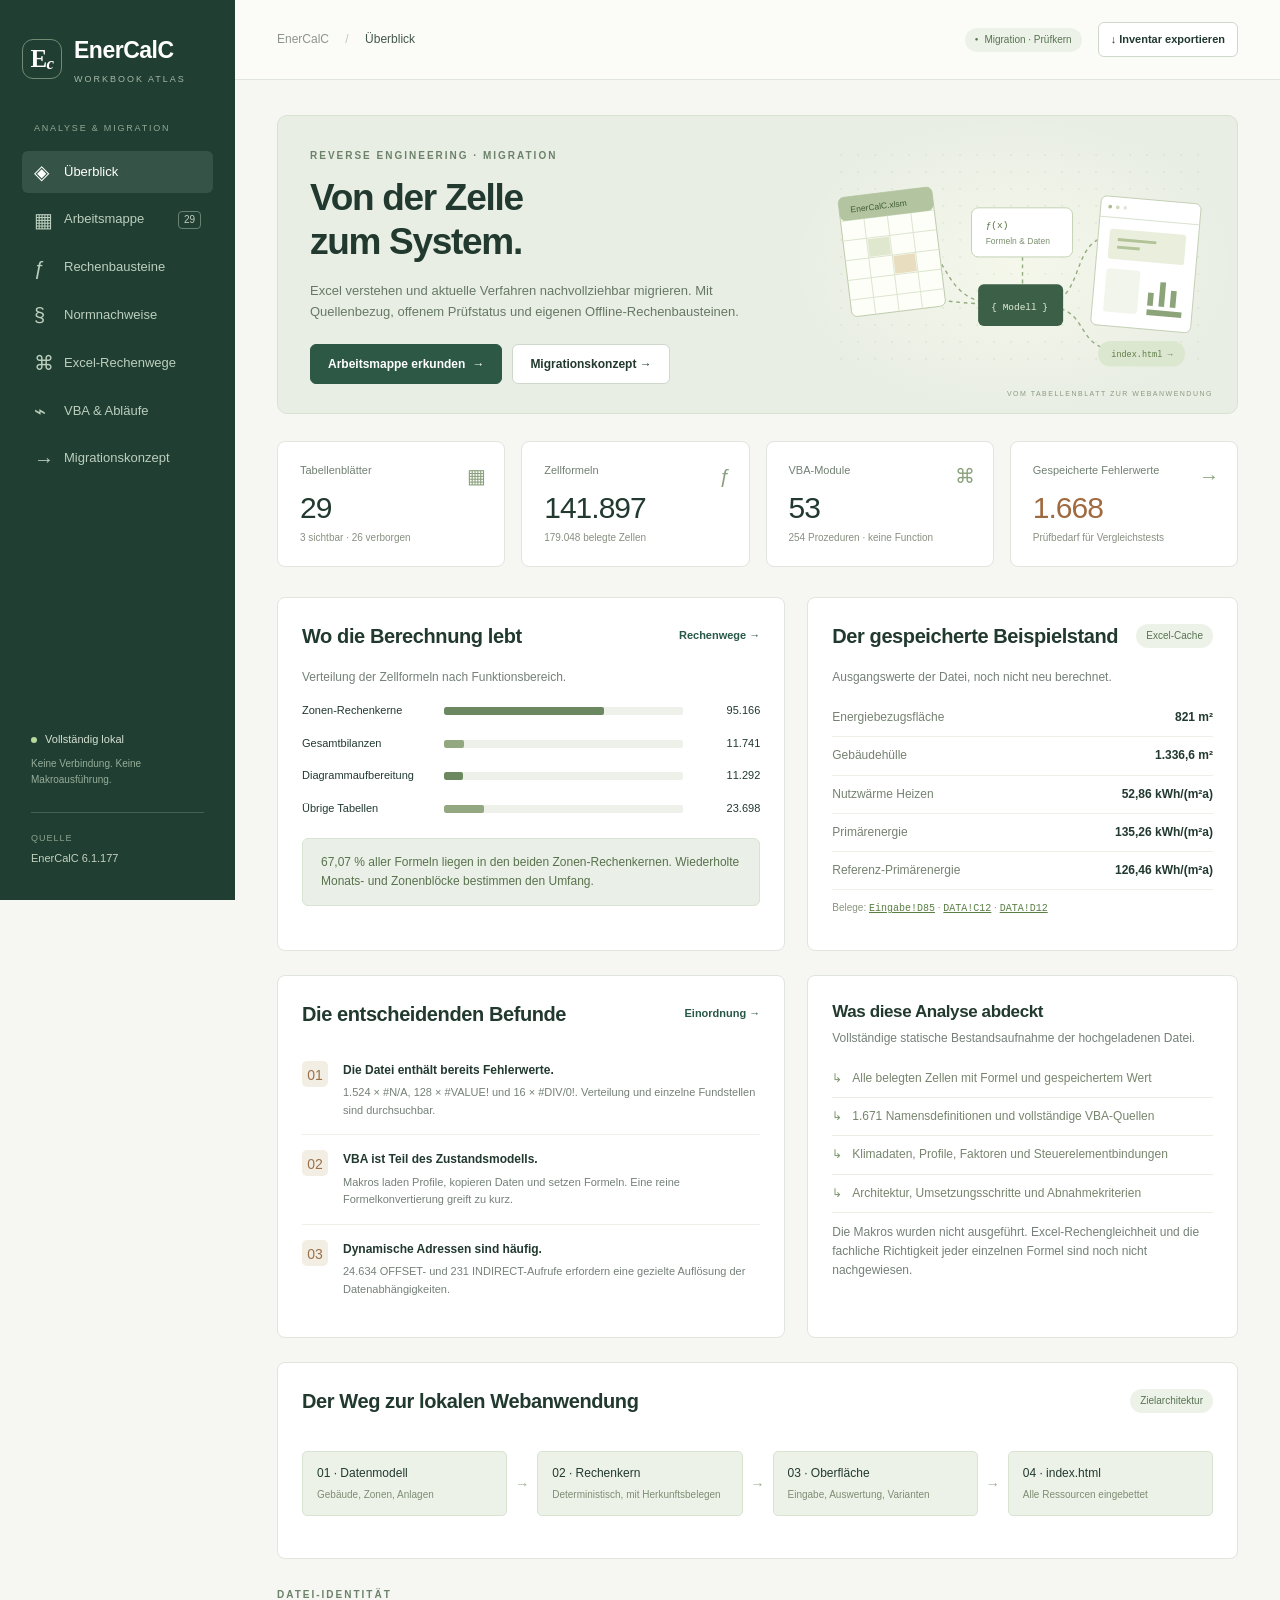
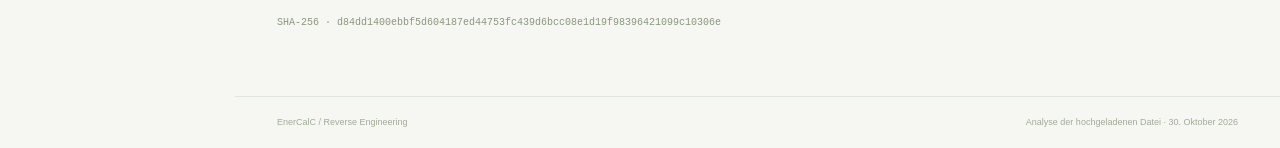
